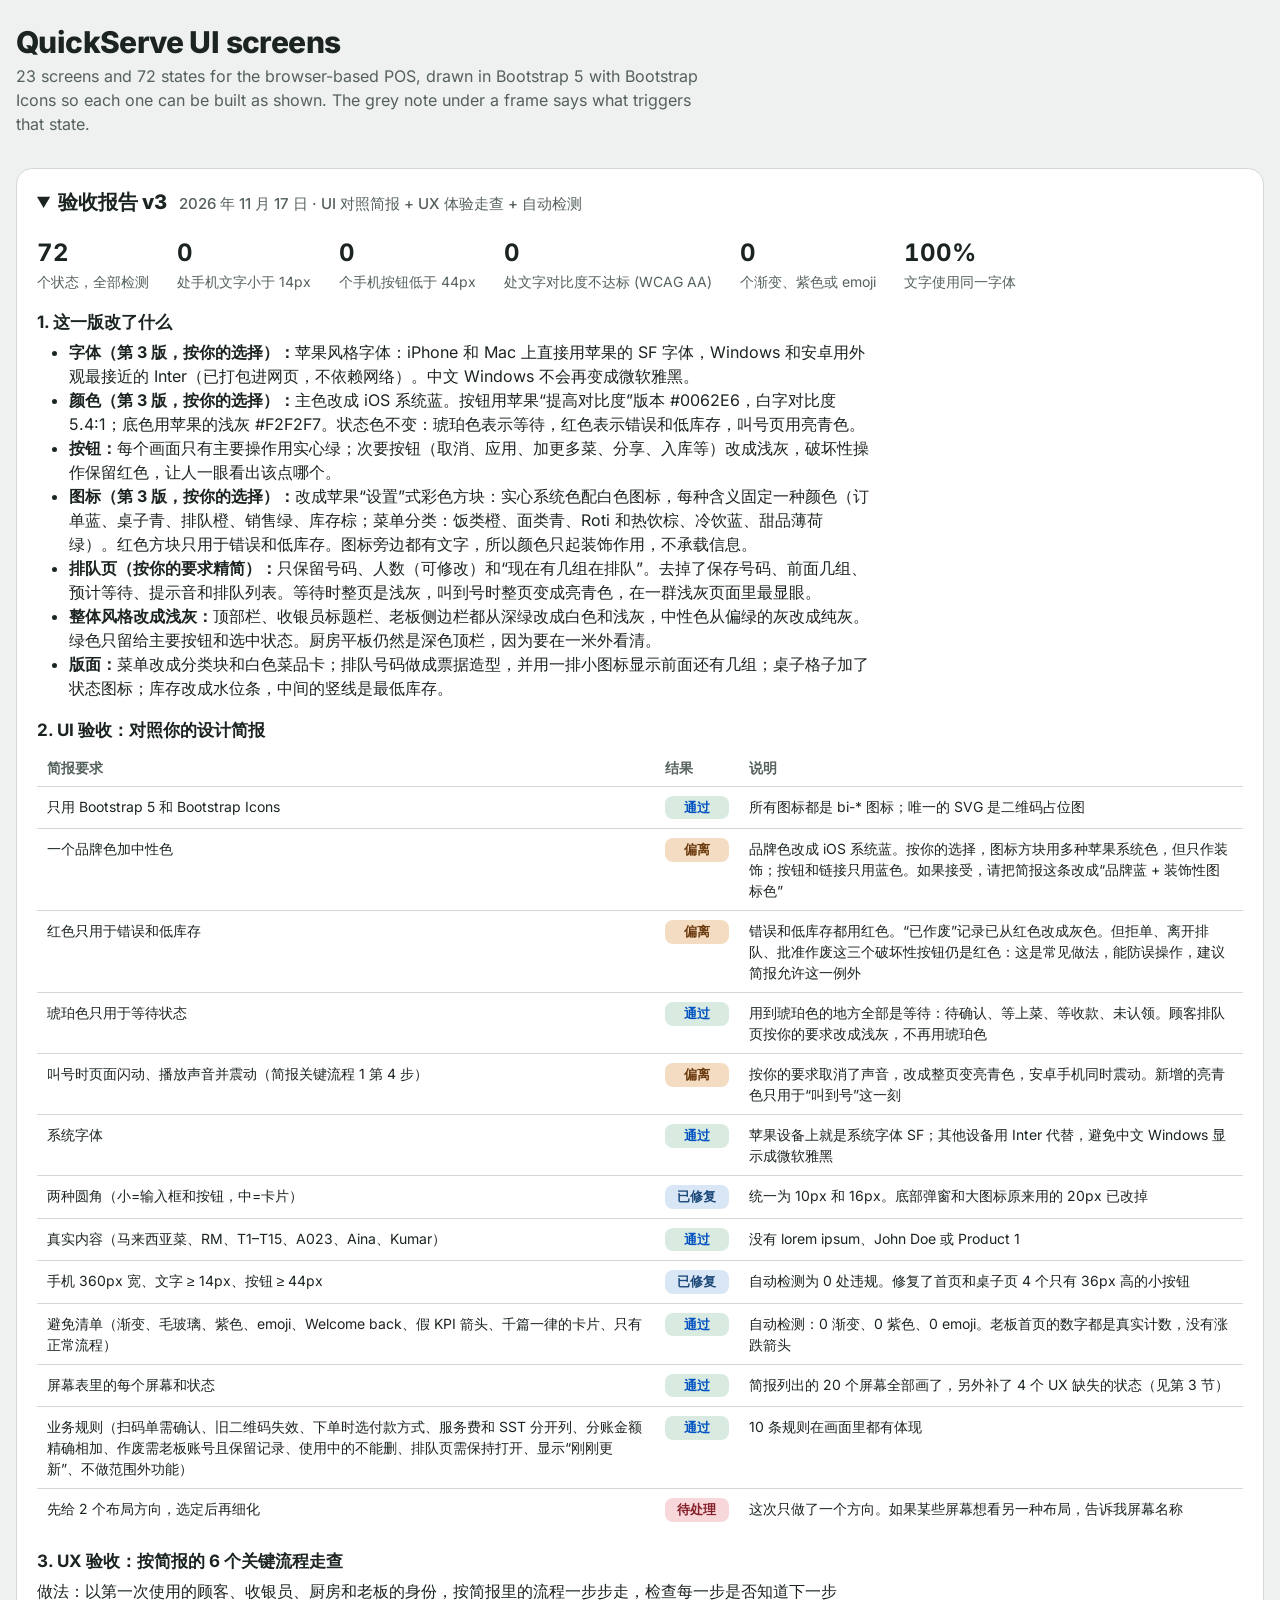
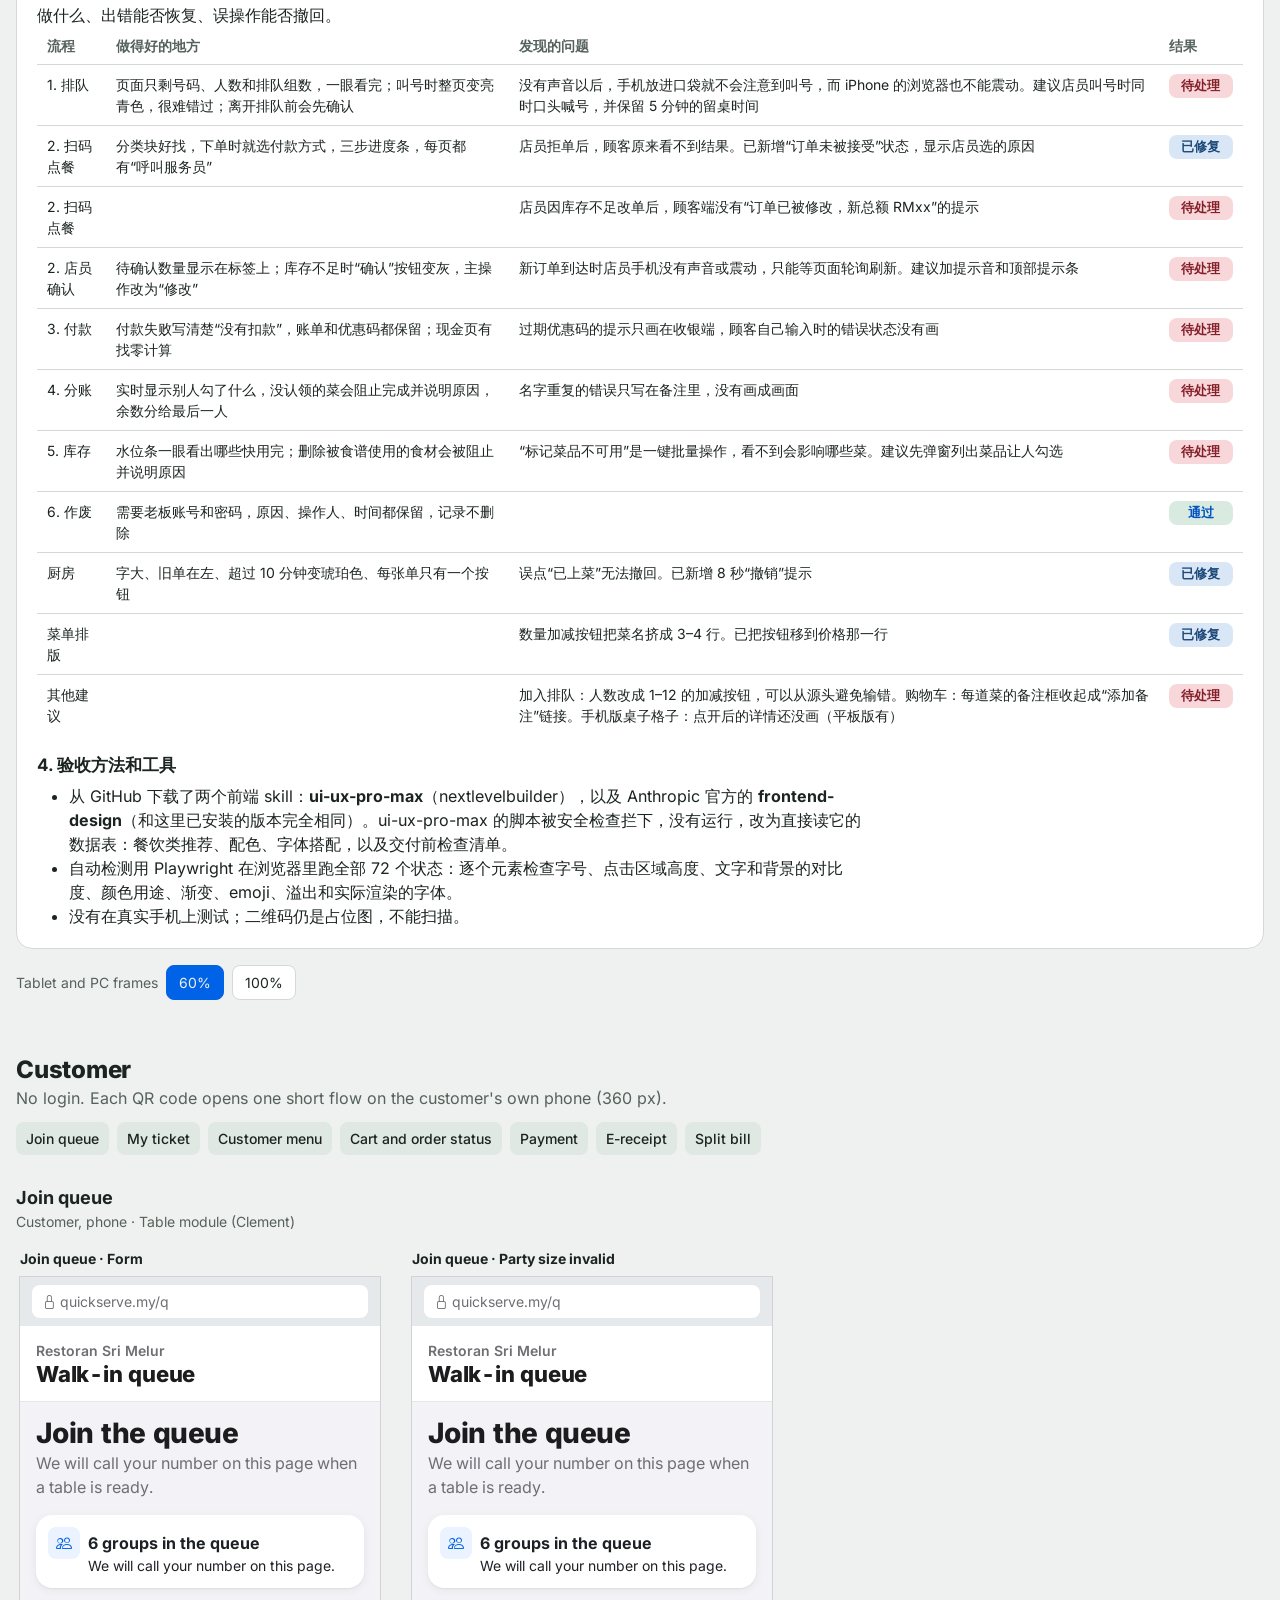
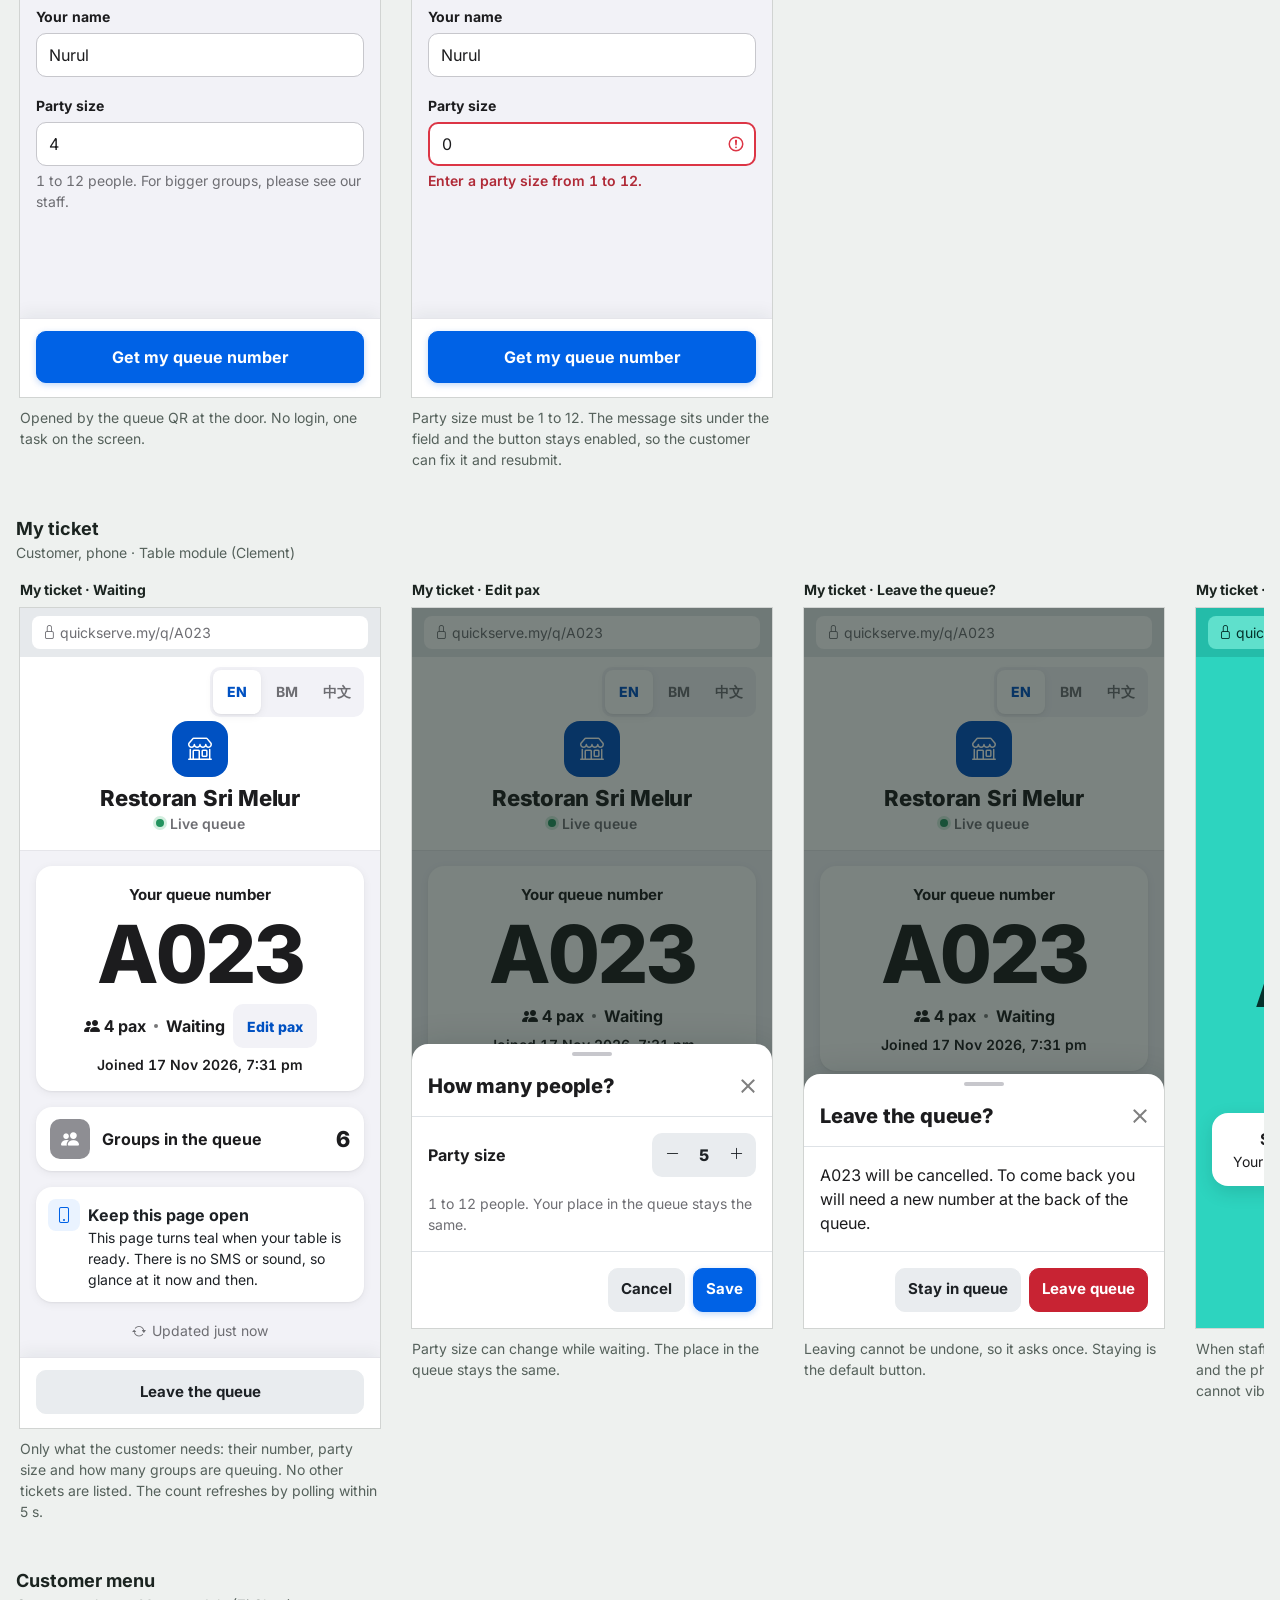
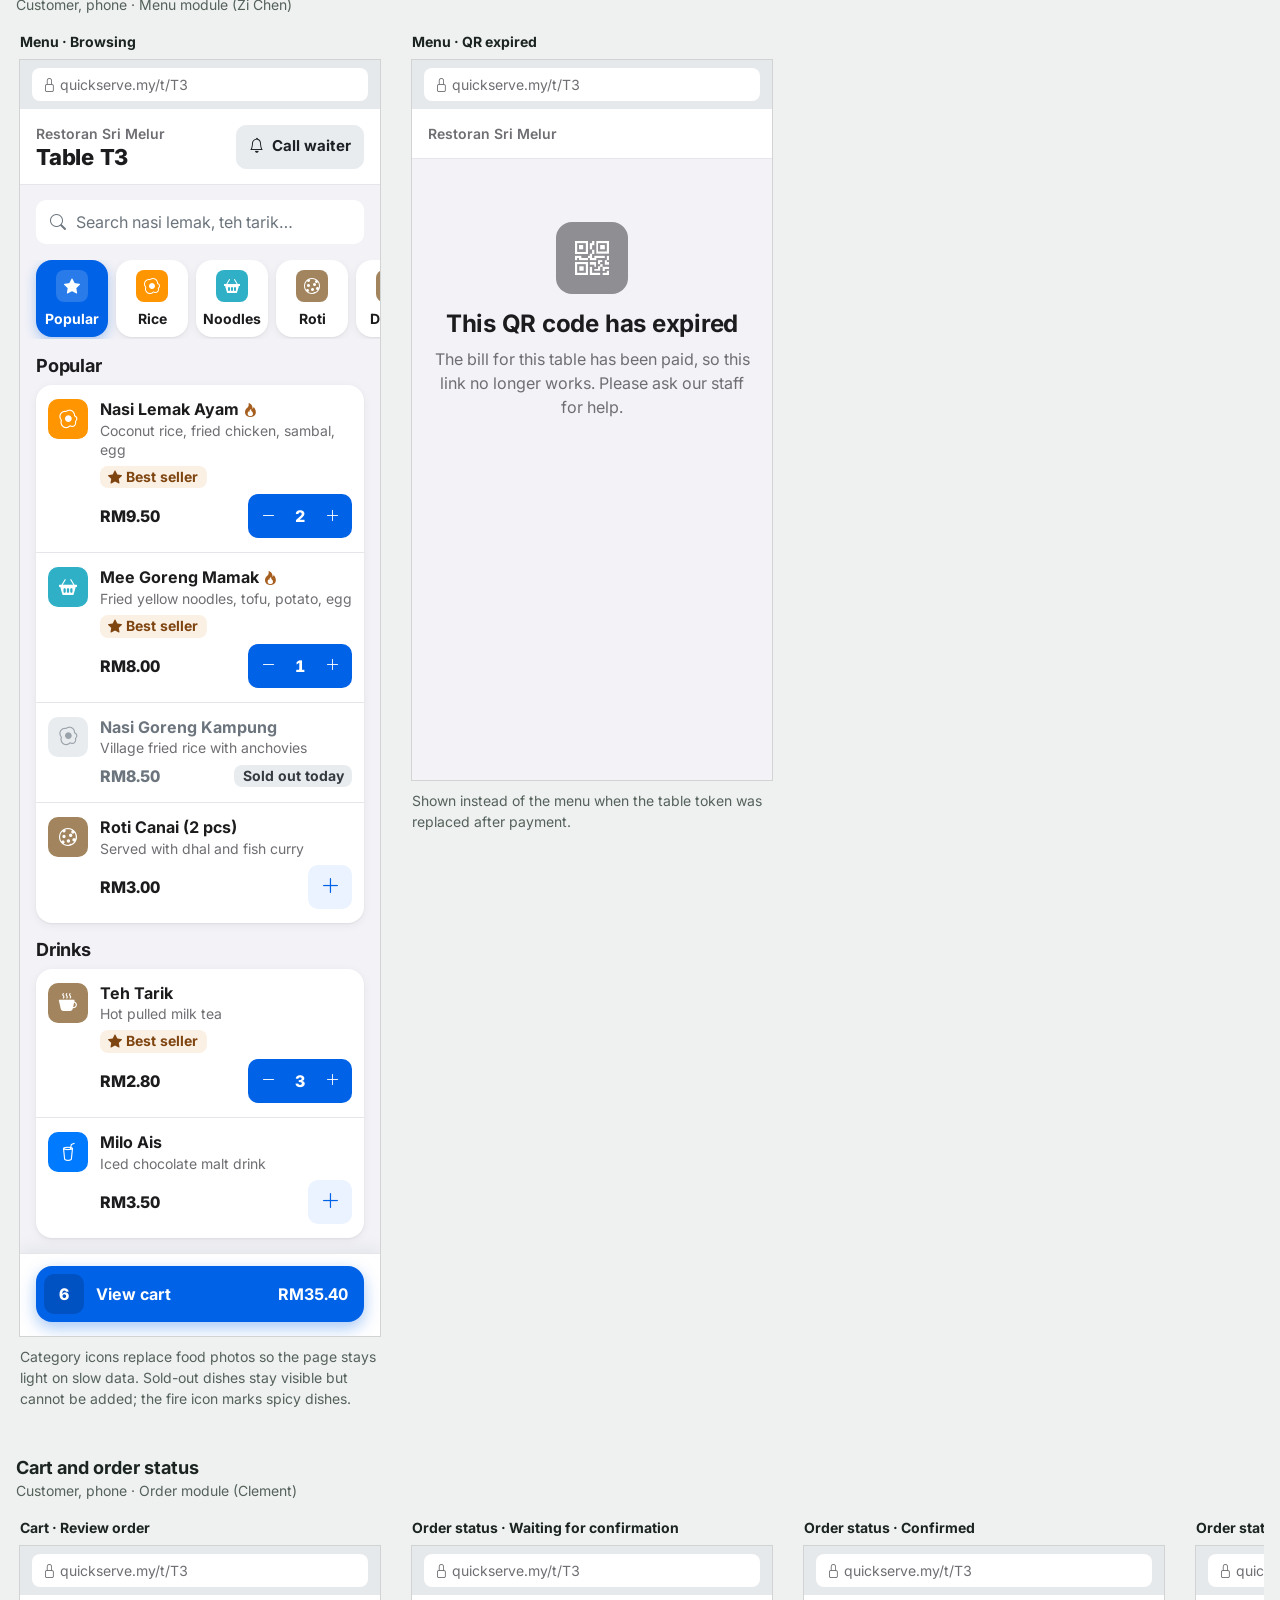
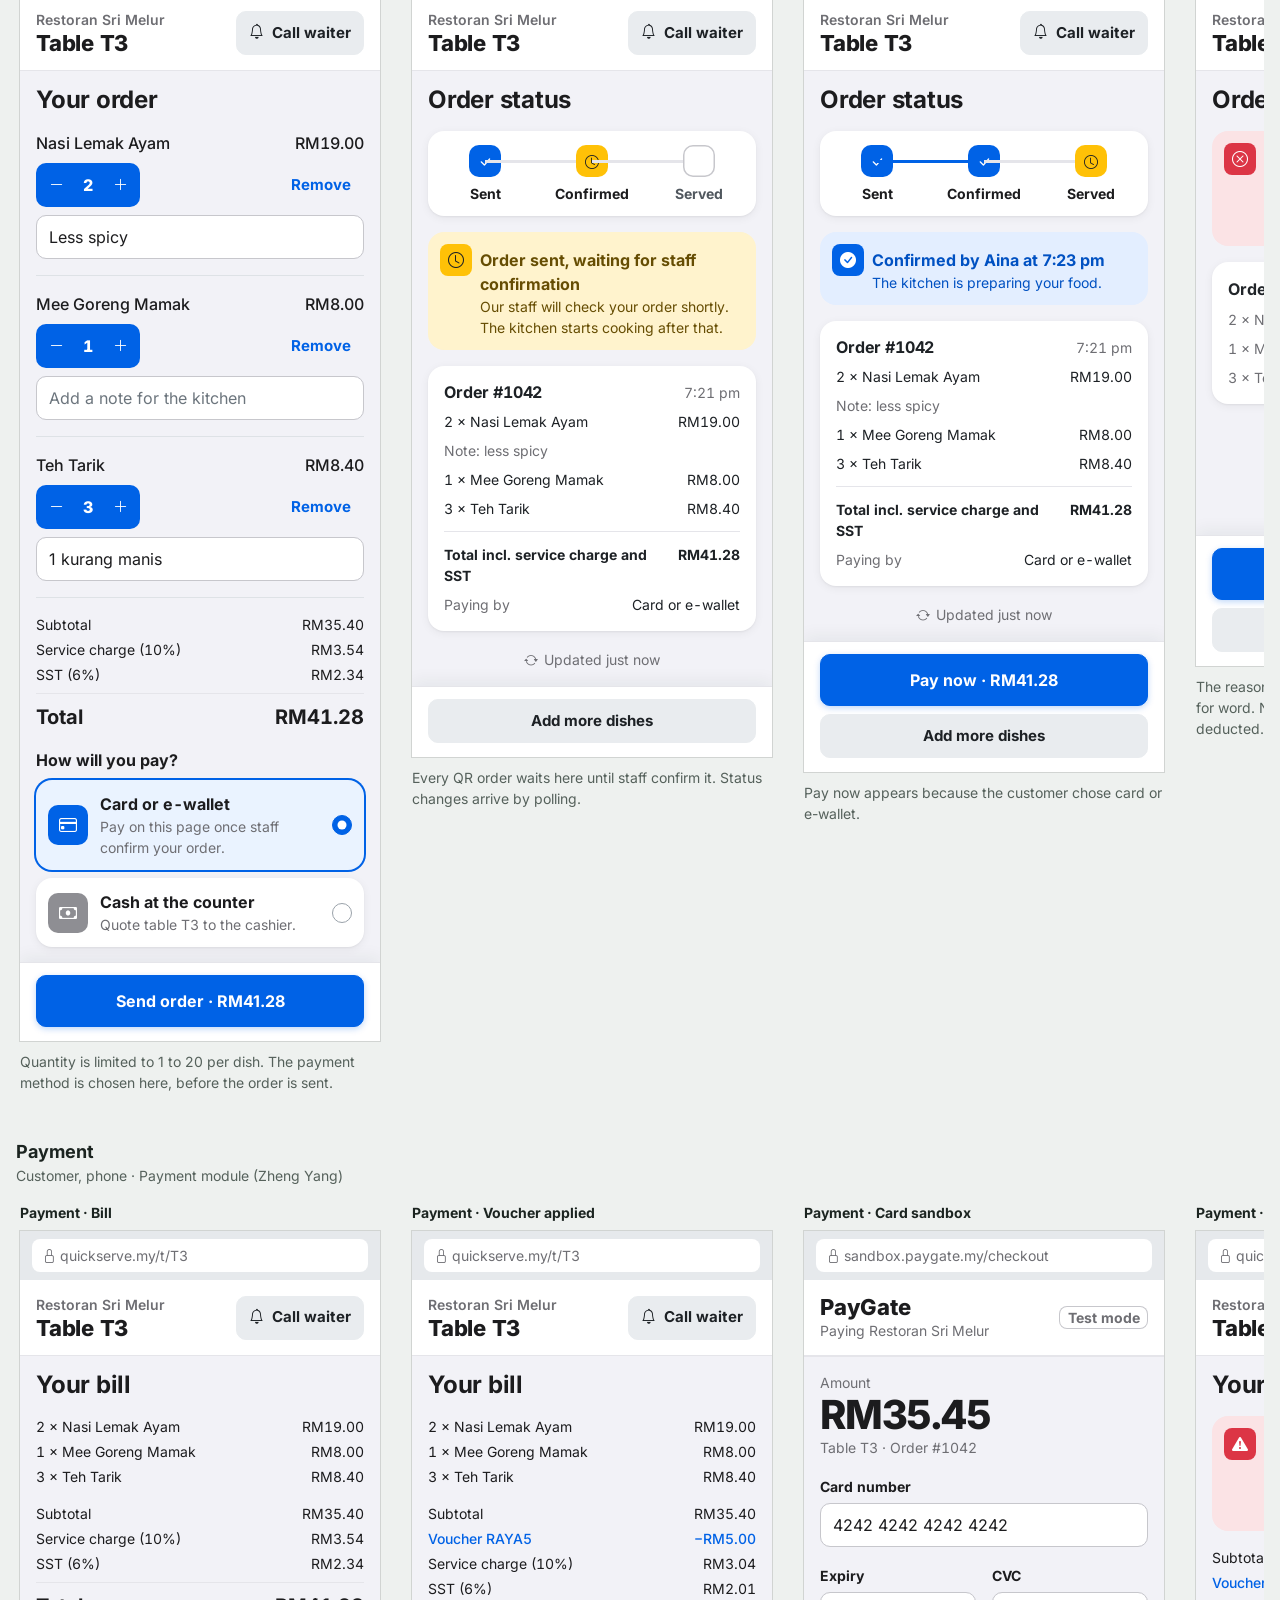
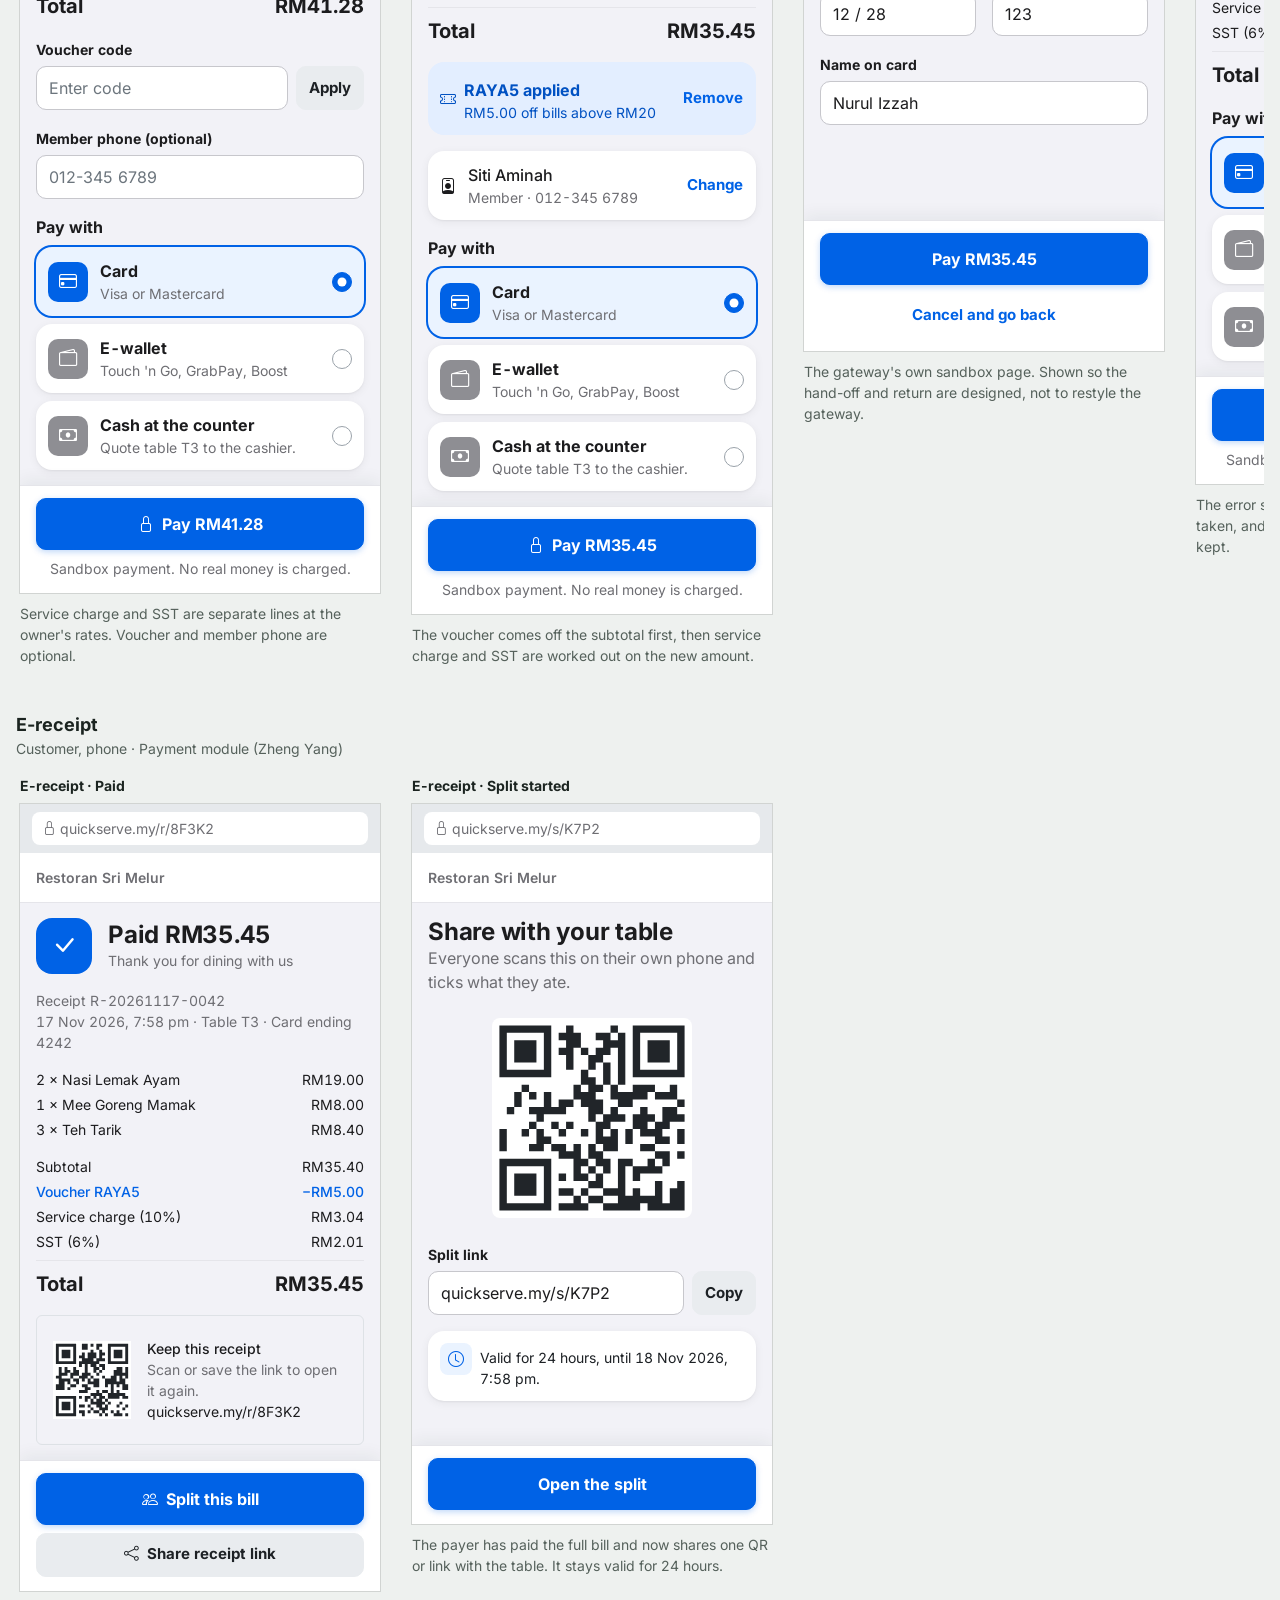
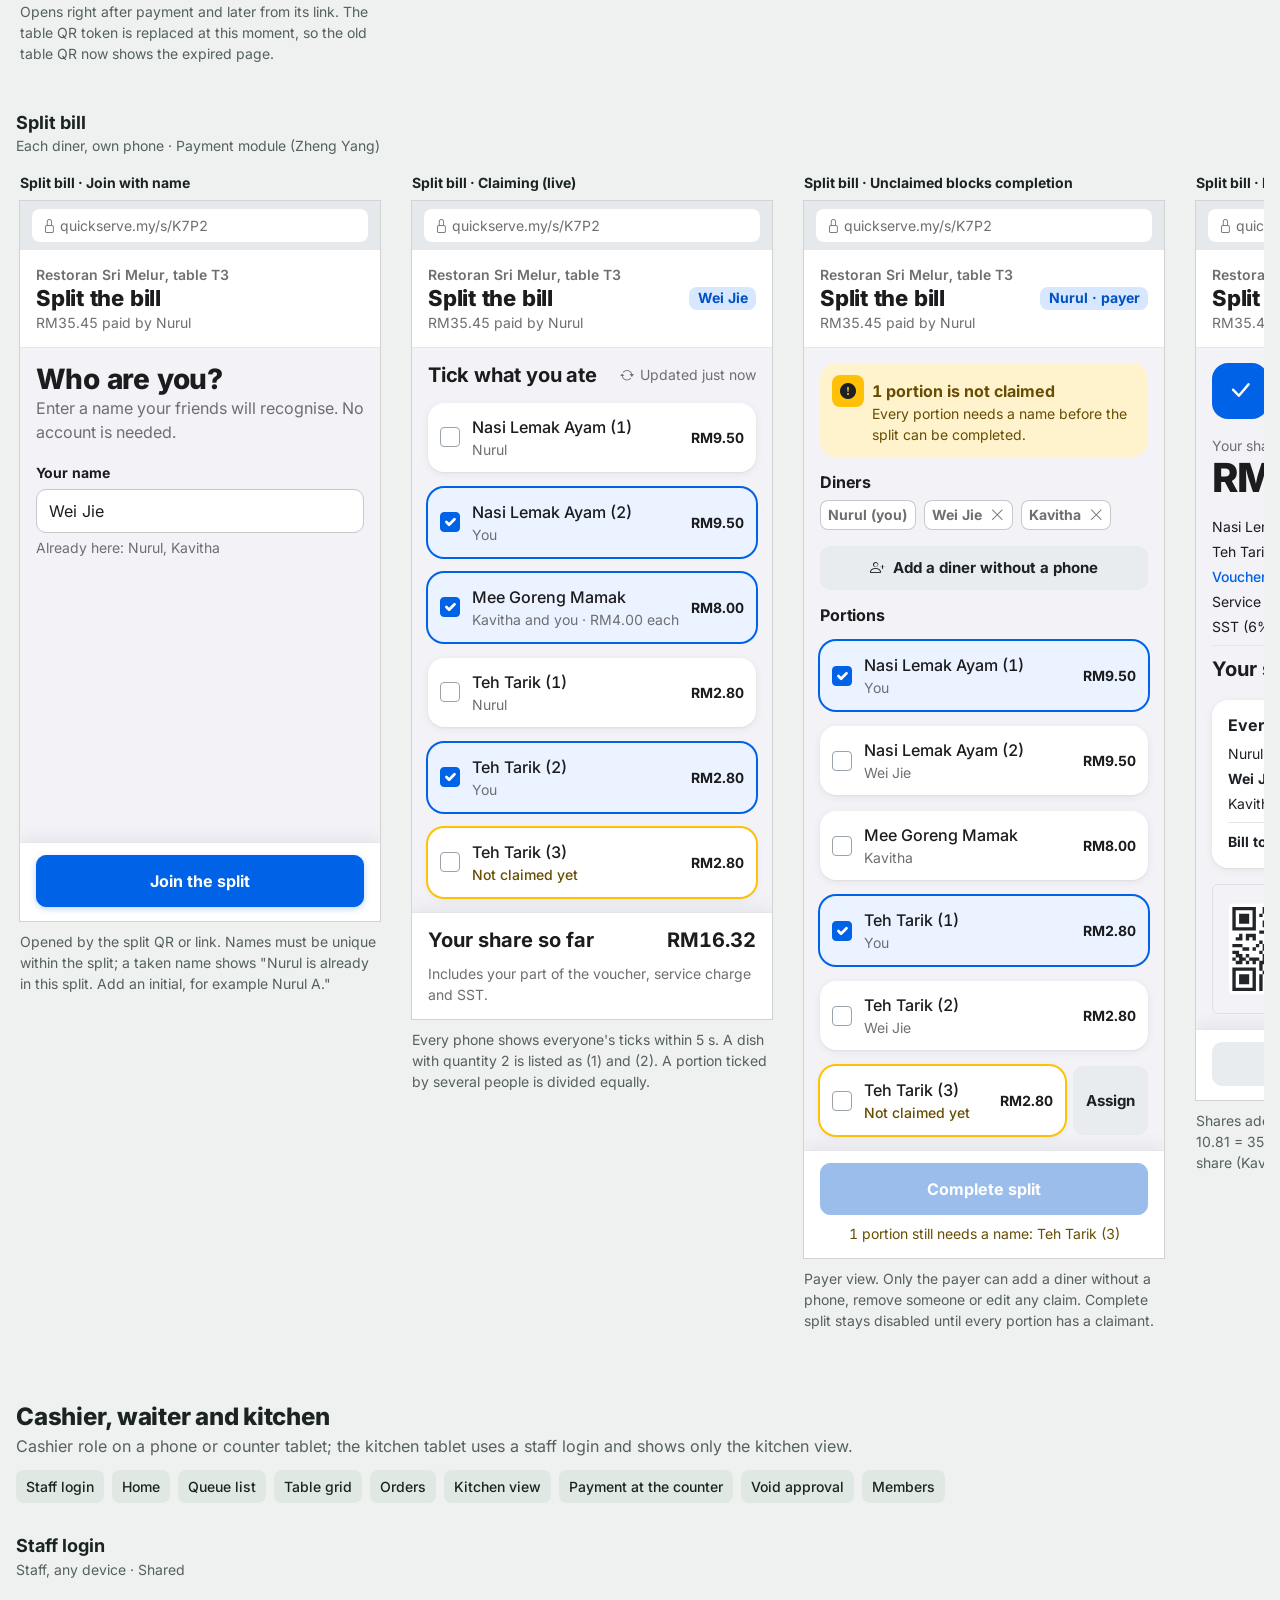
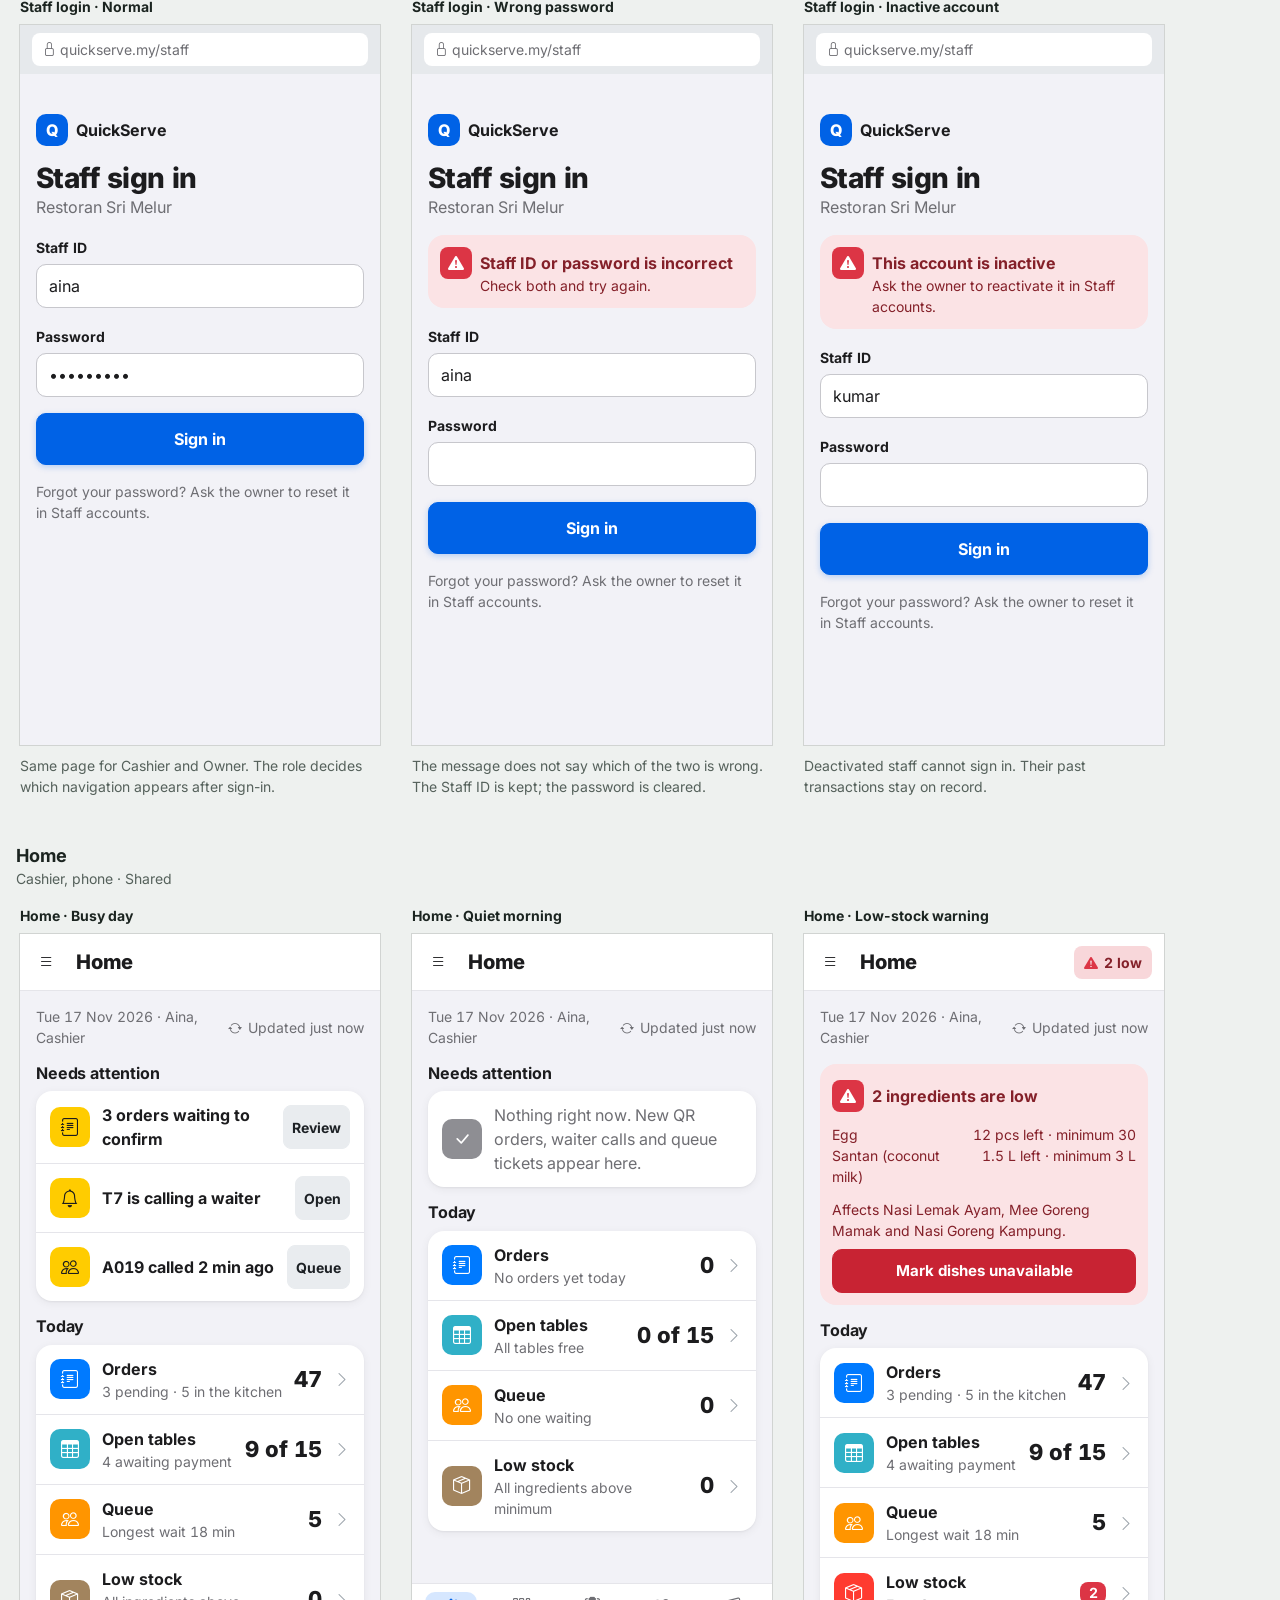
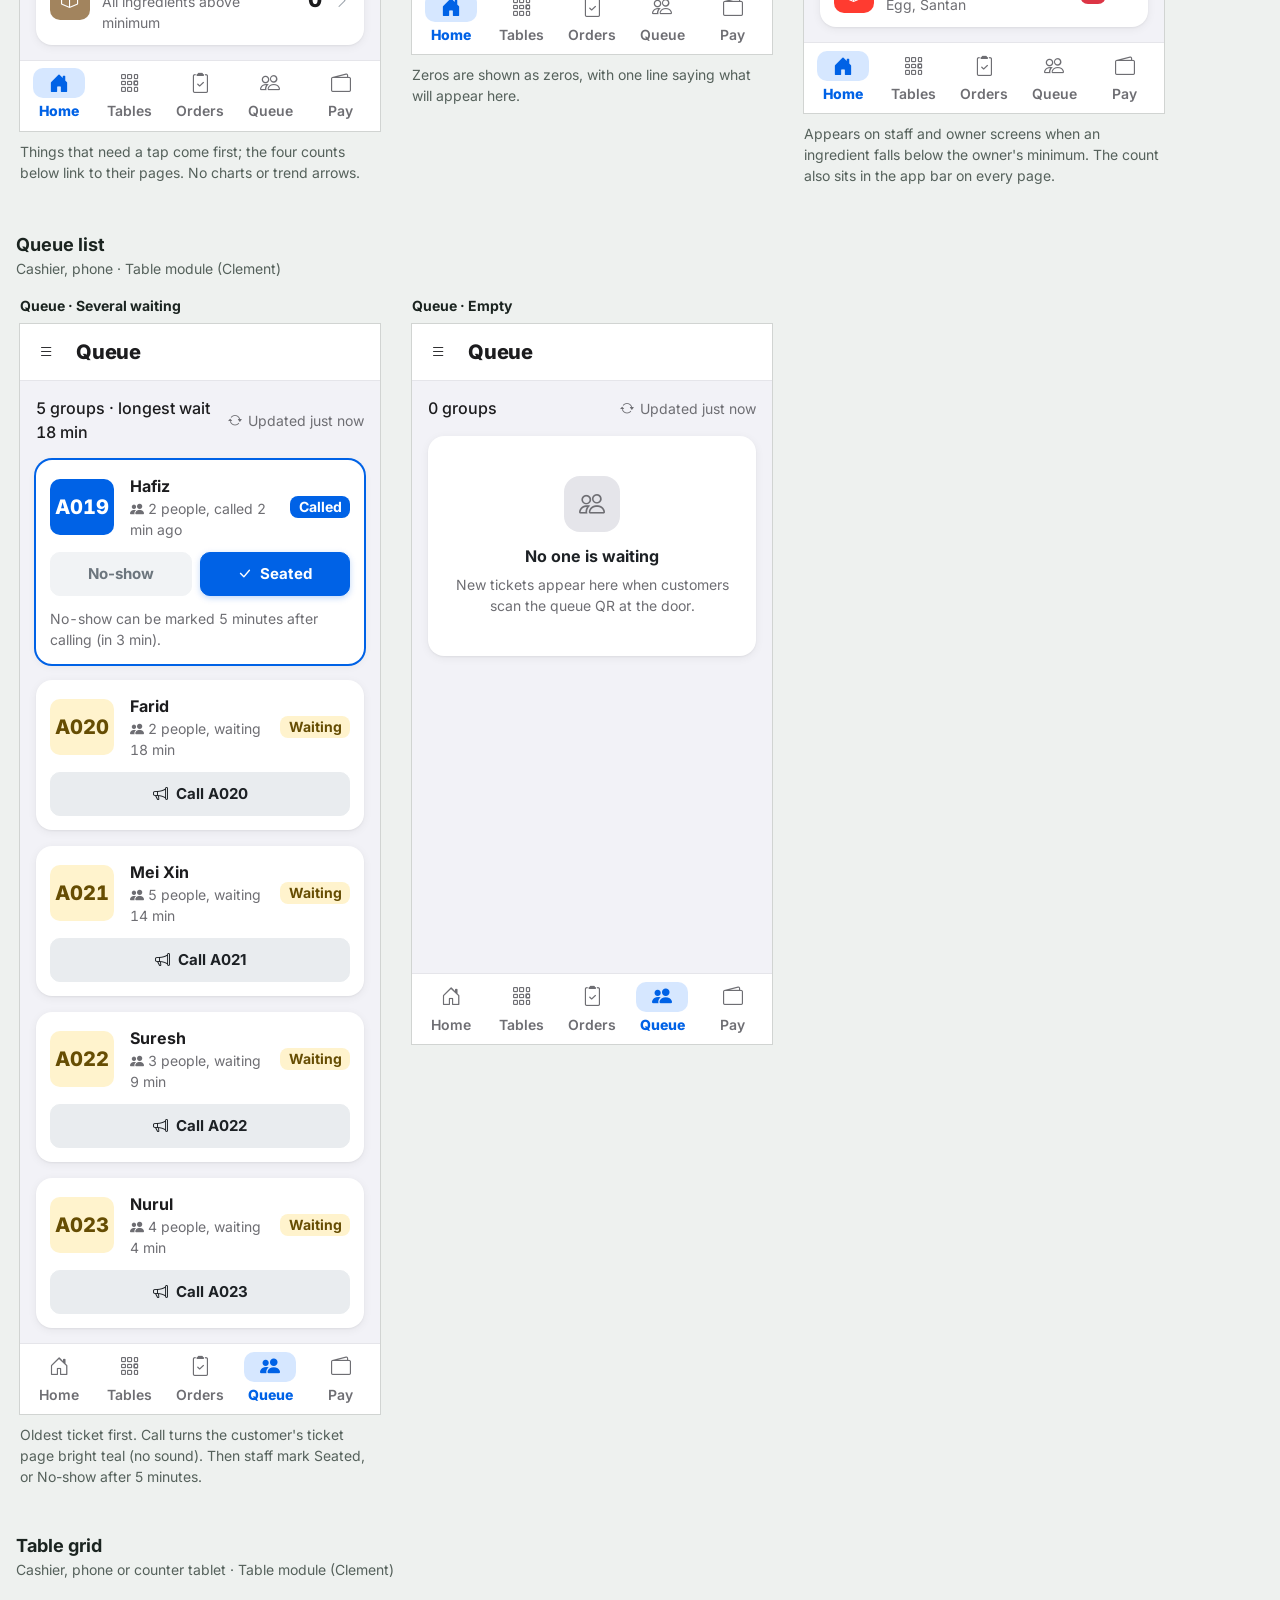
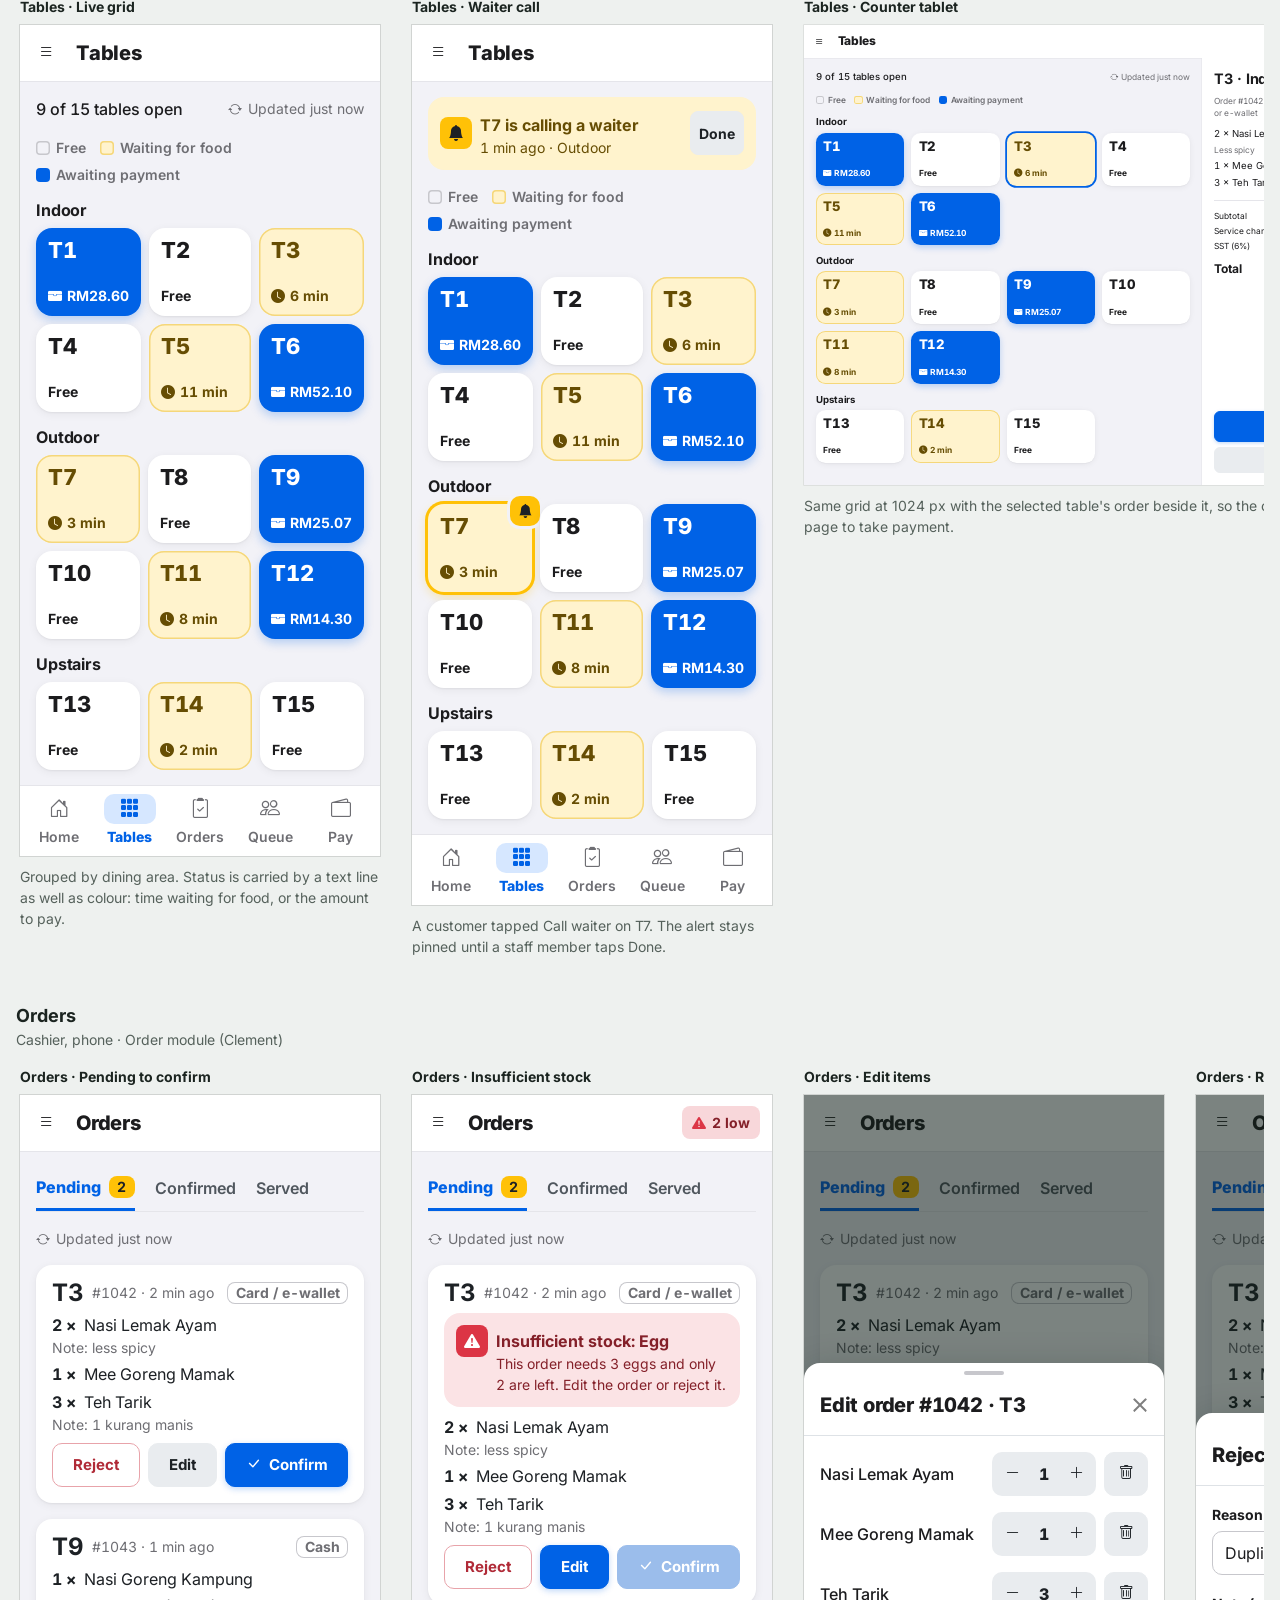
==== design/index.html @ a34d9fad "Apply Apple style: iOS system blue, Settings-style icon tiles, SF/Inter - Brand tokens switch to iOS" ====
<!doctype html>
<html lang="en">
<head>
<meta charset="utf-8">
<meta name="viewport" content="width=device-width, initial-scale=1">
<title>QuickServe UI Screens</title>
<meta name="claude:viewport-fit-sides" content="cover">
<style>@charset "UTF-8";/*!
 * Bootstrap  v5.3.3 (https://getbootstrap.com/)
 * Copyright 2011-2024 The Bootstrap Authors
 * Licensed under MIT (https://github.com/twbs/bootstrap/blob/main/LICENSE)
 */:root,[data-bs-theme=light]{--bs-blue:#0d6efd;--bs-indigo:#6610f2;--bs-purple:#6f42c1;--bs-pink:#d63384;--bs-red:#dc3545;--bs-orange:#fd7e14;--bs-yellow:#ffc107;--bs-green:#198754;--bs-teal:#20c997;--bs-cyan:#0dcaf0;--bs-black:#000;--bs-white:#fff;--bs-gray:#6c757d;--bs-gray-dark:#343a40;--bs-gray-100:#f8f9fa;--bs-gray-200:#e9ecef;--bs-gray-300:#dee2e6;--bs-gray-400:#ced4da;--bs-gray-500:#adb5bd;--bs-gray-600:#6c757d;--bs-gray-700:#495057;--bs-gray-800:#343a40;--bs-gray-900:#212529;--bs-primary:#0d6efd;--bs-secondary:#6c757d;--bs-success:#198754;--bs-info:#0dcaf0;--bs-warning:#ffc107;--bs-danger:#dc3545;--bs-light:#f8f9fa;--bs-dark:#212529;--bs-primary-rgb:13,110,253;--bs-secondary-rgb:108,117,125;--bs-success-rgb:25,135,84;--bs-info-rgb:13,202,240;--bs-warning-rgb:255,193,7;--bs-danger-rgb:220,53,69;--bs-light-rgb:248,249,250;--bs-dark-rgb:33,37,41;--bs-primary-text-emphasis:#052c65;--bs-secondary-text-emphasis:#2b2f32;--bs-success-text-emphasis:#0a3622;--bs-info-text-emphasis:#055160;--bs-warning-text-emphasis:#664d03;--bs-danger-text-emphasis:#58151c;--bs-light-text-emphasis:#495057;--bs-dark-text-emphasis:#495057;--bs-primary-bg-subtle:#cfe2ff;--bs-secondary-bg-subtle:#e2e3e5;--bs-success-bg-subtle:#d1e7dd;--bs-info-bg-subtle:#cff4fc;--bs-warning-bg-subtle:#fff3cd;--bs-danger-bg-subtle:#f8d7da;--bs-light-bg-subtle:#fcfcfd;--bs-dark-bg-subtle:#ced4da;--bs-primary-border-subtle:#9ec5fe;--bs-secondary-border-subtle:#c4c8cb;--bs-success-border-subtle:#a3cfbb;--bs-info-border-subtle:#9eeaf9;--bs-warning-border-subtle:#ffe69c;--bs-danger-border-subtle:#f1aeb5;--bs-light-border-subtle:#e9ecef;--bs-dark-border-subtle:#adb5bd;--bs-white-rgb:255,255,255;--bs-black-rgb:0,0,0;--bs-font-sans-serif:system-ui,-apple-system,"Segoe UI",Roboto,"Helvetica Neue","Noto Sans","Liberation Sans",Arial,sans-serif,"Apple Color Emoji","Segoe UI Emoji","Segoe UI Symbol","Noto Color Emoji";--bs-font-monospace:SFMono-Regular,Menlo,Monaco,Consolas,"Liberation Mono","Courier New",monospace;--bs-gradient:linear-gradient(180deg, rgba(255, 255, 255, 0.15), rgba(255, 255, 255, 0));--bs-body-font-family:var(--bs-font-sans-serif);--bs-body-font-size:1rem;--bs-body-font-weight:400;--bs-body-line-height:1.5;--bs-body-color:#212529;--bs-body-color-rgb:33,37,41;--bs-body-bg:#fff;--bs-body-bg-rgb:255,255,255;--bs-emphasis-color:#000;--bs-emphasis-color-rgb:0,0,0;--bs-secondary-color:rgba(33, 37, 41, 0.75);--bs-secondary-color-rgb:33,37,41;--bs-secondary-bg:#e9ecef;--bs-secondary-bg-rgb:233,236,239;--bs-tertiary-color:rgba(33, 37, 41, 0.5);--bs-tertiary-color-rgb:33,37,41;--bs-tertiary-bg:#f8f9fa;--bs-tertiary-bg-rgb:248,249,250;--bs-heading-color:inherit;--bs-link-color:#0d6efd;--bs-link-color-rgb:13,110,253;--bs-link-decoration:underline;--bs-link-hover-color:#0a58ca;--bs-link-hover-color-rgb:10,88,202;--bs-code-color:#d63384;--bs-highlight-color:#212529;--bs-highlight-bg:#fff3cd;--bs-border-width:1px;--bs-border-style:solid;--bs-border-color:#dee2e6;--bs-border-color-translucent:rgba(0, 0, 0, 0.175);--bs-border-radius:0.375rem;--bs-border-radius-sm:0.25rem;--bs-border-radius-lg:0.5rem;--bs-border-radius-xl:1rem;--bs-border-radius-xxl:2rem;--bs-border-radius-2xl:var(--bs-border-radius-xxl);--bs-border-radius-pill:50rem;--bs-box-shadow:0 0.5rem 1rem rgba(0, 0, 0, 0.15);--bs-box-shadow-sm:0 0.125rem 0.25rem rgba(0, 0, 0, 0.075);--bs-box-shadow-lg:0 1rem 3rem rgba(0, 0, 0, 0.175);--bs-box-shadow-inset:inset 0 1px 2px rgba(0, 0, 0, 0.075);--bs-focus-ring-width:0.25rem;--bs-focus-ring-opacity:0.25;--bs-focus-ring-color:rgba(13, 110, 253, 0.25);--bs-form-valid-color:#198754;--bs-form-valid-border-color:#198754;--bs-form-invalid-color:#dc3545;--bs-form-invalid-border-color:#dc3545}[data-bs-theme=dark]{color-scheme:dark;--bs-body-color:#dee2e6;--bs-body-color-rgb:222,226,230;--bs-body-bg:#212529;--bs-body-bg-rgb:33,37,41;--bs-emphasis-color:#fff;--bs-emphasis-color-rgb:255,255,255;--bs-secondary-color:rgba(222, 226, 230, 0.75);--bs-secondary-color-rgb:222,226,230;--bs-secondary-bg:#343a40;--bs-secondary-bg-rgb:52,58,64;--bs-tertiary-color:rgba(222, 226, 230, 0.5);--bs-tertiary-color-rgb:222,226,230;--bs-tertiary-bg:#2b3035;--bs-tertiary-bg-rgb:43,48,53;--bs-primary-text-emphasis:#6ea8fe;--bs-secondary-text-emphasis:#a7acb1;--bs-success-text-emphasis:#75b798;--bs-info-text-emphasis:#6edff6;--bs-warning-text-emphasis:#ffda6a;--bs-danger-text-emphasis:#ea868f;--bs-light-text-emphasis:#f8f9fa;--bs-dark-text-emphasis:#dee2e6;--bs-primary-bg-subtle:#031633;--bs-secondary-bg-subtle:#161719;--bs-success-bg-subtle:#051b11;--bs-info-bg-subtle:#032830;--bs-warning-bg-subtle:#332701;--bs-danger-bg-subtle:#2c0b0e;--bs-light-bg-subtle:#343a40;--bs-dark-bg-subtle:#1a1d20;--bs-primary-border-subtle:#084298;--bs-secondary-border-subtle:#41464b;--bs-success-border-subtle:#0f5132;--bs-info-border-subtle:#087990;--bs-warning-border-subtle:#997404;--bs-danger-border-subtle:#842029;--bs-light-border-subtle:#495057;--bs-dark-border-subtle:#343a40;--bs-heading-color:inherit;--bs-link-color:#6ea8fe;--bs-link-hover-color:#8bb9fe;--bs-link-color-rgb:110,168,254;--bs-link-hover-color-rgb:139,185,254;--bs-code-color:#e685b5;--bs-highlight-color:#dee2e6;--bs-highlight-bg:#664d03;--bs-border-color:#495057;--bs-border-color-translucent:rgba(255, 255, 255, 0.15);--bs-form-valid-color:#75b798;--bs-form-valid-border-color:#75b798;--bs-form-invalid-color:#ea868f;--bs-form-invalid-border-color:#ea868f}*,::after,::before{box-sizing:border-box}@media (prefers-reduced-motion:no-preference){:root{scroll-behavior:smooth}}body{margin:0;font-family:var(--bs-body-font-family);font-size:var(--bs-body-font-size);font-weight:var(--bs-body-font-weight);line-height:var(--bs-body-line-height);color:var(--bs-body-color);text-align:var(--bs-body-text-align);background-color:var(--bs-body-bg);-webkit-text-size-adjust:100%;-webkit-tap-highlight-color:transparent}hr{margin:1rem 0;color:inherit;border:0;border-top:var(--bs-border-width) solid;opacity:.25}.h1,.h2,.h3,.h4,.h5,.h6,h1,h2,h3,h4,h5,h6{margin-top:0;margin-bottom:.5rem;font-weight:500;line-height:1.2;color:var(--bs-heading-color)}.h1,h1{font-size:calc(1.375rem + 1.5vw)}@media (min-width:1200px){.h1,h1{font-size:2.5rem}}.h2,h2{font-size:calc(1.325rem + .9vw)}@media (min-width:1200px){.h2,h2{font-size:2rem}}.h3,h3{font-size:calc(1.3rem + .6vw)}@media (min-width:1200px){.h3,h3{font-size:1.75rem}}.h4,h4{font-size:calc(1.275rem + .3vw)}@media (min-width:1200px){.h4,h4{font-size:1.5rem}}.h5,h5{font-size:1.25rem}.h6,h6{font-size:1rem}p{margin-top:0;margin-bottom:1rem}abbr[title]{-webkit-text-decoration:underline dotted;text-decoration:underline dotted;cursor:help;-webkit-text-decoration-skip-ink:none;text-decoration-skip-ink:none}address{margin-bottom:1rem;font-style:normal;line-height:inherit}ol,ul{padding-left:2rem}dl,ol,ul{margin-top:0;margin-bottom:1rem}ol ol,ol ul,ul ol,ul ul{margin-bottom:0}dt{font-weight:700}dd{margin-bottom:.5rem;margin-left:0}blockquote{margin:0 0 1rem}b,strong{font-weight:bolder}.small,small{font-size:.875em}.mark,mark{padding:.1875em;color:var(--bs-highlight-color);background-color:var(--bs-highlight-bg)}sub,sup{position:relative;font-size:.75em;line-height:0;vertical-align:baseline}sub{bottom:-.25em}sup{top:-.5em}a{color:rgba(var(--bs-link-color-rgb),var(--bs-link-opacity,1));text-decoration:underline}a:hover{--bs-link-color-rgb:var(--bs-link-hover-color-rgb)}a:not([href]):not([class]),a:not([href]):not([class]):hover{color:inherit;text-decoration:none}code,kbd,pre,samp{font-family:var(--bs-font-monospace);font-size:1em}pre{display:block;margin-top:0;margin-bottom:1rem;overflow:auto;font-size:.875em}pre code{font-size:inherit;color:inherit;word-break:normal}code{font-size:.875em;color:var(--bs-code-color);word-wrap:break-word}a>code{color:inherit}kbd{padding:.1875rem .375rem;font-size:.875em;color:var(--bs-body-bg);background-color:var(--bs-body-color);border-radius:.25rem}kbd kbd{padding:0;font-size:1em}figure{margin:0 0 1rem}img,svg{vertical-align:middle}table{caption-side:bottom;border-collapse:collapse}caption{padding-top:.5rem;padding-bottom:.5rem;color:var(--bs-secondary-color);text-align:left}th{text-align:inherit;text-align:-webkit-match-parent}tbody,td,tfoot,th,thead,tr{border-color:inherit;border-style:solid;border-width:0}label{display:inline-block}button{border-radius:0}button:focus:not(:focus-visible){outline:0}button,input,optgroup,select,textarea{margin:0;font-family:inherit;font-size:inherit;line-height:inherit}button,select{text-transform:none}[role=button]{cursor:pointer}select{word-wrap:normal}select:disabled{opacity:1}[list]:not([type=date]):not([type=datetime-local]):not([type=month]):not([type=week]):not([type=time])::-webkit-calendar-picker-indicator{display:none!important}[type=button],[type=reset],[type=submit],button{-webkit-appearance:button}[type=button]:not(:disabled),[type=reset]:not(:disabled),[type=submit]:not(:disabled),button:not(:disabled){cursor:pointer}::-moz-focus-inner{padding:0;border-style:none}textarea{resize:vertical}fieldset{min-width:0;padding:0;margin:0;border:0}legend{float:left;width:100%;padding:0;margin-bottom:.5rem;font-size:calc(1.275rem + .3vw);line-height:inherit}@media (min-width:1200px){legend{font-size:1.5rem}}legend+*{clear:left}::-webkit-datetime-edit-day-field,::-webkit-datetime-edit-fields-wrapper,::-webkit-datetime-edit-hour-field,::-webkit-datetime-edit-minute,::-webkit-datetime-edit-month-field,::-webkit-datetime-edit-text,::-webkit-datetime-edit-year-field{padding:0}::-webkit-inner-spin-button{height:auto}[type=search]{-webkit-appearance:textfield;outline-offset:-2px}::-webkit-search-decoration{-webkit-appearance:none}::-webkit-color-swatch-wrapper{padding:0}::-webkit-file-upload-button{font:inherit;-webkit-appearance:button}::file-selector-button{font:inherit;-webkit-appearance:button}output{display:inline-block}iframe{border:0}summary{display:list-item;cursor:pointer}progress{vertical-align:baseline}[hidden]{display:none!important}.lead{font-size:1.25rem;font-weight:300}.display-1{font-size:calc(1.625rem + 4.5vw);font-weight:300;line-height:1.2}@media (min-width:1200px){.display-1{font-size:5rem}}.display-2{font-size:calc(1.575rem + 3.9vw);font-weight:300;line-height:1.2}@media (min-width:1200px){.display-2{font-size:4.5rem}}.display-3{font-size:calc(1.525rem + 3.3vw);font-weight:300;line-height:1.2}@media (min-width:1200px){.display-3{font-size:4rem}}.display-4{font-size:calc(1.475rem + 2.7vw);font-weight:300;line-height:1.2}@media (min-width:1200px){.display-4{font-size:3.5rem}}.display-5{font-size:calc(1.425rem + 2.1vw);font-weight:300;line-height:1.2}@media (min-width:1200px){.display-5{font-size:3rem}}.display-6{font-size:calc(1.375rem + 1.5vw);font-weight:300;line-height:1.2}@media (min-width:1200px){.display-6{font-size:2.5rem}}.list-unstyled{padding-left:0;list-style:none}.list-inline{padding-left:0;list-style:none}.list-inline-item{display:inline-block}.list-inline-item:not(:last-child){margin-right:.5rem}.initialism{font-size:.875em;text-transform:uppercase}.blockquote{margin-bottom:1rem;font-size:1.25rem}.blockquote>:last-child{margin-bottom:0}.blockquote-footer{margin-top:-1rem;margin-bottom:1rem;font-size:.875em;color:#6c757d}.blockquote-footer::before{content:"— "}.img-fluid{max-width:100%;height:auto}.img-thumbnail{padding:.25rem;background-color:var(--bs-body-bg);border:var(--bs-border-width) solid var(--bs-border-color);border-radius:var(--bs-border-radius);max-width:100%;height:auto}.figure{display:inline-block}.figure-img{margin-bottom:.5rem;line-height:1}.figure-caption{font-size:.875em;color:var(--bs-secondary-color)}.container,.container-fluid,.container-lg,.container-md,.container-sm,.container-xl,.container-xxl{--bs-gutter-x:1.5rem;--bs-gutter-y:0;width:100%;padding-right:calc(var(--bs-gutter-x) * .5);padding-left:calc(var(--bs-gutter-x) * .5);margin-right:auto;margin-left:auto}@media (min-width:576px){.container,.container-sm{max-width:540px}}@media (min-width:768px){.container,.container-md,.container-sm{max-width:720px}}@media (min-width:992px){.container,.container-lg,.container-md,.container-sm{max-width:960px}}@media (min-width:1200px){.container,.container-lg,.container-md,.container-sm,.container-xl{max-width:1140px}}@media (min-width:1400px){.container,.container-lg,.container-md,.container-sm,.container-xl,.container-xxl{max-width:1320px}}:root{--bs-breakpoint-xs:0;--bs-breakpoint-sm:576px;--bs-breakpoint-md:768px;--bs-breakpoint-lg:992px;--bs-breakpoint-xl:1200px;--bs-breakpoint-xxl:1400px}.row{--bs-gutter-x:1.5rem;--bs-gutter-y:0;display:flex;flex-wrap:wrap;margin-top:calc(-1 * var(--bs-gutter-y));margin-right:calc(-.5 * var(--bs-gutter-x));margin-left:calc(-.5 * var(--bs-gutter-x))}.row>*{flex-shrink:0;width:100%;max-width:100%;padding-right:calc(var(--bs-gutter-x) * .5);padding-left:calc(var(--bs-gutter-x) * .5);margin-top:var(--bs-gutter-y)}.col{flex:1 0 0%}.row-cols-auto>*{flex:0 0 auto;width:auto}.row-cols-1>*{flex:0 0 auto;width:100%}.row-cols-2>*{flex:0 0 auto;width:50%}.row-cols-3>*{flex:0 0 auto;width:33.33333333%}.row-cols-4>*{flex:0 0 auto;width:25%}.row-cols-5>*{flex:0 0 auto;width:20%}.row-cols-6>*{flex:0 0 auto;width:16.66666667%}.col-auto{flex:0 0 auto;width:auto}.col-1{flex:0 0 auto;width:8.33333333%}.col-2{flex:0 0 auto;width:16.66666667%}.col-3{flex:0 0 auto;width:25%}.col-4{flex:0 0 auto;width:33.33333333%}.col-5{flex:0 0 auto;width:41.66666667%}.col-6{flex:0 0 auto;width:50%}.col-7{flex:0 0 auto;width:58.33333333%}.col-8{flex:0 0 auto;width:66.66666667%}.col-9{flex:0 0 auto;width:75%}.col-10{flex:0 0 auto;width:83.33333333%}.col-11{flex:0 0 auto;width:91.66666667%}.col-12{flex:0 0 auto;width:100%}.offset-1{margin-left:8.33333333%}.offset-2{margin-left:16.66666667%}.offset-3{margin-left:25%}.offset-4{margin-left:33.33333333%}.offset-5{margin-left:41.66666667%}.offset-6{margin-left:50%}.offset-7{margin-left:58.33333333%}.offset-8{margin-left:66.66666667%}.offset-9{margin-left:75%}.offset-10{margin-left:83.33333333%}.offset-11{margin-left:91.66666667%}.g-0,.gx-0{--bs-gutter-x:0}.g-0,.gy-0{--bs-gutter-y:0}.g-1,.gx-1{--bs-gutter-x:0.25rem}.g-1,.gy-1{--bs-gutter-y:0.25rem}.g-2,.gx-2{--bs-gutter-x:0.5rem}.g-2,.gy-2{--bs-gutter-y:0.5rem}.g-3,.gx-3{--bs-gutter-x:1rem}.g-3,.gy-3{--bs-gutter-y:1rem}.g-4,.gx-4{--bs-gutter-x:1.5rem}.g-4,.gy-4{--bs-gutter-y:1.5rem}.g-5,.gx-5{--bs-gutter-x:3rem}.g-5,.gy-5{--bs-gutter-y:3rem}@media (min-width:576px){.col-sm{flex:1 0 0%}.row-cols-sm-auto>*{flex:0 0 auto;width:auto}.row-cols-sm-1>*{flex:0 0 auto;width:100%}.row-cols-sm-2>*{flex:0 0 auto;width:50%}.row-cols-sm-3>*{flex:0 0 auto;width:33.33333333%}.row-cols-sm-4>*{flex:0 0 auto;width:25%}.row-cols-sm-5>*{flex:0 0 auto;width:20%}.row-cols-sm-6>*{flex:0 0 auto;width:16.66666667%}.col-sm-auto{flex:0 0 auto;width:auto}.col-sm-1{flex:0 0 auto;width:8.33333333%}.col-sm-2{flex:0 0 auto;width:16.66666667%}.col-sm-3{flex:0 0 auto;width:25%}.col-sm-4{flex:0 0 auto;width:33.33333333%}.col-sm-5{flex:0 0 auto;width:41.66666667%}.col-sm-6{flex:0 0 auto;width:50%}.col-sm-7{flex:0 0 auto;width:58.33333333%}.col-sm-8{flex:0 0 auto;width:66.66666667%}.col-sm-9{flex:0 0 auto;width:75%}.col-sm-10{flex:0 0 auto;width:83.33333333%}.col-sm-11{flex:0 0 auto;width:91.66666667%}.col-sm-12{flex:0 0 auto;width:100%}.offset-sm-0{margin-left:0}.offset-sm-1{margin-left:8.33333333%}.offset-sm-2{margin-left:16.66666667%}.offset-sm-3{margin-left:25%}.offset-sm-4{margin-left:33.33333333%}.offset-sm-5{margin-left:41.66666667%}.offset-sm-6{margin-left:50%}.offset-sm-7{margin-left:58.33333333%}.offset-sm-8{margin-left:66.66666667%}.offset-sm-9{margin-left:75%}.offset-sm-10{margin-left:83.33333333%}.offset-sm-11{margin-left:91.66666667%}.g-sm-0,.gx-sm-0{--bs-gutter-x:0}.g-sm-0,.gy-sm-0{--bs-gutter-y:0}.g-sm-1,.gx-sm-1{--bs-gutter-x:0.25rem}.g-sm-1,.gy-sm-1{--bs-gutter-y:0.25rem}.g-sm-2,.gx-sm-2{--bs-gutter-x:0.5rem}.g-sm-2,.gy-sm-2{--bs-gutter-y:0.5rem}.g-sm-3,.gx-sm-3{--bs-gutter-x:1rem}.g-sm-3,.gy-sm-3{--bs-gutter-y:1rem}.g-sm-4,.gx-sm-4{--bs-gutter-x:1.5rem}.g-sm-4,.gy-sm-4{--bs-gutter-y:1.5rem}.g-sm-5,.gx-sm-5{--bs-gutter-x:3rem}.g-sm-5,.gy-sm-5{--bs-gutter-y:3rem}}@media (min-width:768px){.col-md{flex:1 0 0%}.row-cols-md-auto>*{flex:0 0 auto;width:auto}.row-cols-md-1>*{flex:0 0 auto;width:100%}.row-cols-md-2>*{flex:0 0 auto;width:50%}.row-cols-md-3>*{flex:0 0 auto;width:33.33333333%}.row-cols-md-4>*{flex:0 0 auto;width:25%}.row-cols-md-5>*{flex:0 0 auto;width:20%}.row-cols-md-6>*{flex:0 0 auto;width:16.66666667%}.col-md-auto{flex:0 0 auto;width:auto}.col-md-1{flex:0 0 auto;width:8.33333333%}.col-md-2{flex:0 0 auto;width:16.66666667%}.col-md-3{flex:0 0 auto;width:25%}.col-md-4{flex:0 0 auto;width:33.33333333%}.col-md-5{flex:0 0 auto;width:41.66666667%}.col-md-6{flex:0 0 auto;width:50%}.col-md-7{flex:0 0 auto;width:58.33333333%}.col-md-8{flex:0 0 auto;width:66.66666667%}.col-md-9{flex:0 0 auto;width:75%}.col-md-10{flex:0 0 auto;width:83.33333333%}.col-md-11{flex:0 0 auto;width:91.66666667%}.col-md-12{flex:0 0 auto;width:100%}.offset-md-0{margin-left:0}.offset-md-1{margin-left:8.33333333%}.offset-md-2{margin-left:16.66666667%}.offset-md-3{margin-left:25%}.offset-md-4{margin-left:33.33333333%}.offset-md-5{margin-left:41.66666667%}.offset-md-6{margin-left:50%}.offset-md-7{margin-left:58.33333333%}.offset-md-8{margin-left:66.66666667%}.offset-md-9{margin-left:75%}.offset-md-10{margin-left:83.33333333%}.offset-md-11{margin-left:91.66666667%}.g-md-0,.gx-md-0{--bs-gutter-x:0}.g-md-0,.gy-md-0{--bs-gutter-y:0}.g-md-1,.gx-md-1{--bs-gutter-x:0.25rem}.g-md-1,.gy-md-1{--bs-gutter-y:0.25rem}.g-md-2,.gx-md-2{--bs-gutter-x:0.5rem}.g-md-2,.gy-md-2{--bs-gutter-y:0.5rem}.g-md-3,.gx-md-3{--bs-gutter-x:1rem}.g-md-3,.gy-md-3{--bs-gutter-y:1rem}.g-md-4,.gx-md-4{--bs-gutter-x:1.5rem}.g-md-4,.gy-md-4{--bs-gutter-y:1.5rem}.g-md-5,.gx-md-5{--bs-gutter-x:3rem}.g-md-5,.gy-md-5{--bs-gutter-y:3rem}}@media (min-width:992px){.col-lg{flex:1 0 0%}.row-cols-lg-auto>*{flex:0 0 auto;width:auto}.row-cols-lg-1>*{flex:0 0 auto;width:100%}.row-cols-lg-2>*{flex:0 0 auto;width:50%}.row-cols-lg-3>*{flex:0 0 auto;width:33.33333333%}.row-cols-lg-4>*{flex:0 0 auto;width:25%}.row-cols-lg-5>*{flex:0 0 auto;width:20%}.row-cols-lg-6>*{flex:0 0 auto;width:16.66666667%}.col-lg-auto{flex:0 0 auto;width:auto}.col-lg-1{flex:0 0 auto;width:8.33333333%}.col-lg-2{flex:0 0 auto;width:16.66666667%}.col-lg-3{flex:0 0 auto;width:25%}.col-lg-4{flex:0 0 auto;width:33.33333333%}.col-lg-5{flex:0 0 auto;width:41.66666667%}.col-lg-6{flex:0 0 auto;width:50%}.col-lg-7{flex:0 0 auto;width:58.33333333%}.col-lg-8{flex:0 0 auto;width:66.66666667%}.col-lg-9{flex:0 0 auto;width:75%}.col-lg-10{flex:0 0 auto;width:83.33333333%}.col-lg-11{flex:0 0 auto;width:91.66666667%}.col-lg-12{flex:0 0 auto;width:100%}.offset-lg-0{margin-left:0}.offset-lg-1{margin-left:8.33333333%}.offset-lg-2{margin-left:16.66666667%}.offset-lg-3{margin-left:25%}.offset-lg-4{margin-left:33.33333333%}.offset-lg-5{margin-left:41.66666667%}.offset-lg-6{margin-left:50%}.offset-lg-7{margin-left:58.33333333%}.offset-lg-8{margin-left:66.66666667%}.offset-lg-9{margin-left:75%}.offset-lg-10{margin-left:83.33333333%}.offset-lg-11{margin-left:91.66666667%}.g-lg-0,.gx-lg-0{--bs-gutter-x:0}.g-lg-0,.gy-lg-0{--bs-gutter-y:0}.g-lg-1,.gx-lg-1{--bs-gutter-x:0.25rem}.g-lg-1,.gy-lg-1{--bs-gutter-y:0.25rem}.g-lg-2,.gx-lg-2{--bs-gutter-x:0.5rem}.g-lg-2,.gy-lg-2{--bs-gutter-y:0.5rem}.g-lg-3,.gx-lg-3{--bs-gutter-x:1rem}.g-lg-3,.gy-lg-3{--bs-gutter-y:1rem}.g-lg-4,.gx-lg-4{--bs-gutter-x:1.5rem}.g-lg-4,.gy-lg-4{--bs-gutter-y:1.5rem}.g-lg-5,.gx-lg-5{--bs-gutter-x:3rem}.g-lg-5,.gy-lg-5{--bs-gutter-y:3rem}}@media (min-width:1200px){.col-xl{flex:1 0 0%}.row-cols-xl-auto>*{flex:0 0 auto;width:auto}.row-cols-xl-1>*{flex:0 0 auto;width:100%}.row-cols-xl-2>*{flex:0 0 auto;width:50%}.row-cols-xl-3>*{flex:0 0 auto;width:33.33333333%}.row-cols-xl-4>*{flex:0 0 auto;width:25%}.row-cols-xl-5>*{flex:0 0 auto;width:20%}.row-cols-xl-6>*{flex:0 0 auto;width:16.66666667%}.col-xl-auto{flex:0 0 auto;width:auto}.col-xl-1{flex:0 0 auto;width:8.33333333%}.col-xl-2{flex:0 0 auto;width:16.66666667%}.col-xl-3{flex:0 0 auto;width:25%}.col-xl-4{flex:0 0 auto;width:33.33333333%}.col-xl-5{flex:0 0 auto;width:41.66666667%}.col-xl-6{flex:0 0 auto;width:50%}.col-xl-7{flex:0 0 auto;width:58.33333333%}.col-xl-8{flex:0 0 auto;width:66.66666667%}.col-xl-9{flex:0 0 auto;width:75%}.col-xl-10{flex:0 0 auto;width:83.33333333%}.col-xl-11{flex:0 0 auto;width:91.66666667%}.col-xl-12{flex:0 0 auto;width:100%}.offset-xl-0{margin-left:0}.offset-xl-1{margin-left:8.33333333%}.offset-xl-2{margin-left:16.66666667%}.offset-xl-3{margin-left:25%}.offset-xl-4{margin-left:33.33333333%}.offset-xl-5{margin-left:41.66666667%}.offset-xl-6{margin-left:50%}.offset-xl-7{margin-left:58.33333333%}.offset-xl-8{margin-left:66.66666667%}.offset-xl-9{margin-left:75%}.offset-xl-10{margin-left:83.33333333%}.offset-xl-11{margin-left:91.66666667%}.g-xl-0,.gx-xl-0{--bs-gutter-x:0}.g-xl-0,.gy-xl-0{--bs-gutter-y:0}.g-xl-1,.gx-xl-1{--bs-gutter-x:0.25rem}.g-xl-1,.gy-xl-1{--bs-gutter-y:0.25rem}.g-xl-2,.gx-xl-2{--bs-gutter-x:0.5rem}.g-xl-2,.gy-xl-2{--bs-gutter-y:0.5rem}.g-xl-3,.gx-xl-3{--bs-gutter-x:1rem}.g-xl-3,.gy-xl-3{--bs-gutter-y:1rem}.g-xl-4,.gx-xl-4{--bs-gutter-x:1.5rem}.g-xl-4,.gy-xl-4{--bs-gutter-y:1.5rem}.g-xl-5,.gx-xl-5{--bs-gutter-x:3rem}.g-xl-5,.gy-xl-5{--bs-gutter-y:3rem}}@media (min-width:1400px){.col-xxl{flex:1 0 0%}.row-cols-xxl-auto>*{flex:0 0 auto;width:auto}.row-cols-xxl-1>*{flex:0 0 auto;width:100%}.row-cols-xxl-2>*{flex:0 0 auto;width:50%}.row-cols-xxl-3>*{flex:0 0 auto;width:33.33333333%}.row-cols-xxl-4>*{flex:0 0 auto;width:25%}.row-cols-xxl-5>*{flex:0 0 auto;width:20%}.row-cols-xxl-6>*{flex:0 0 auto;width:16.66666667%}.col-xxl-auto{flex:0 0 auto;width:auto}.col-xxl-1{flex:0 0 auto;width:8.33333333%}.col-xxl-2{flex:0 0 auto;width:16.66666667%}.col-xxl-3{flex:0 0 auto;width:25%}.col-xxl-4{flex:0 0 auto;width:33.33333333%}.col-xxl-5{flex:0 0 auto;width:41.66666667%}.col-xxl-6{flex:0 0 auto;width:50%}.col-xxl-7{flex:0 0 auto;width:58.33333333%}.col-xxl-8{flex:0 0 auto;width:66.66666667%}.col-xxl-9{flex:0 0 auto;width:75%}.col-xxl-10{flex:0 0 auto;width:83.33333333%}.col-xxl-11{flex:0 0 auto;width:91.66666667%}.col-xxl-12{flex:0 0 auto;width:100%}.offset-xxl-0{margin-left:0}.offset-xxl-1{margin-left:8.33333333%}.offset-xxl-2{margin-left:16.66666667%}.offset-xxl-3{margin-left:25%}.offset-xxl-4{margin-left:33.33333333%}.offset-xxl-5{margin-left:41.66666667%}.offset-xxl-6{margin-left:50%}.offset-xxl-7{margin-left:58.33333333%}.offset-xxl-8{margin-left:66.66666667%}.offset-xxl-9{margin-left:75%}.offset-xxl-10{margin-left:83.33333333%}.offset-xxl-11{margin-left:91.66666667%}.g-xxl-0,.gx-xxl-0{--bs-gutter-x:0}.g-xxl-0,.gy-xxl-0{--bs-gutter-y:0}.g-xxl-1,.gx-xxl-1{--bs-gutter-x:0.25rem}.g-xxl-1,.gy-xxl-1{--bs-gutter-y:0.25rem}.g-xxl-2,.gx-xxl-2{--bs-gutter-x:0.5rem}.g-xxl-2,.gy-xxl-2{--bs-gutter-y:0.5rem}.g-xxl-3,.gx-xxl-3{--bs-gutter-x:1rem}.g-xxl-3,.gy-xxl-3{--bs-gutter-y:1rem}.g-xxl-4,.gx-xxl-4{--bs-gutter-x:1.5rem}.g-xxl-4,.gy-xxl-4{--bs-gutter-y:1.5rem}.g-xxl-5,.gx-xxl-5{--bs-gutter-x:3rem}.g-xxl-5,.gy-xxl-5{--bs-gutter-y:3rem}}.table{--bs-table-color-type:initial;--bs-table-bg-type:initial;--bs-table-color-state:initial;--bs-table-bg-state:initial;--bs-table-color:var(--bs-emphasis-color);--bs-table-bg:var(--bs-body-bg);--bs-table-border-color:var(--bs-border-color);--bs-table-accent-bg:transparent;--bs-table-striped-color:var(--bs-emphasis-color);--bs-table-striped-bg:rgba(var(--bs-emphasis-color-rgb), 0.05);--bs-table-active-color:var(--bs-emphasis-color);--bs-table-active-bg:rgba(var(--bs-emphasis-color-rgb), 0.1);--bs-table-hover-color:var(--bs-emphasis-color);--bs-table-hover-bg:rgba(var(--bs-emphasis-color-rgb), 0.075);width:100%;margin-bottom:1rem;vertical-align:top;border-color:var(--bs-table-border-color)}.table>:not(caption)>*>*{padding:.5rem .5rem;color:var(--bs-table-color-state,var(--bs-table-color-type,var(--bs-table-color)));background-color:var(--bs-table-bg);border-bottom-width:var(--bs-border-width);box-shadow:inset 0 0 0 9999px var(--bs-table-bg-state,var(--bs-table-bg-type,var(--bs-table-accent-bg)))}.table>tbody{vertical-align:inherit}.table>thead{vertical-align:bottom}.table-group-divider{border-top:calc(var(--bs-border-width) * 2) solid currentcolor}.caption-top{caption-side:top}.table-sm>:not(caption)>*>*{padding:.25rem .25rem}.table-bordered>:not(caption)>*{border-width:var(--bs-border-width) 0}.table-bordered>:not(caption)>*>*{border-width:0 var(--bs-border-width)}.table-borderless>:not(caption)>*>*{border-bottom-width:0}.table-borderless>:not(:first-child){border-top-width:0}.table-striped>tbody>tr:nth-of-type(odd)>*{--bs-table-color-type:var(--bs-table-striped-color);--bs-table-bg-type:var(--bs-table-striped-bg)}.table-striped-columns>:not(caption)>tr>:nth-child(2n){--bs-table-color-type:var(--bs-table-striped-color);--bs-table-bg-type:var(--bs-table-striped-bg)}.table-active{--bs-table-color-state:var(--bs-table-active-color);--bs-table-bg-state:var(--bs-table-active-bg)}.table-hover>tbody>tr:hover>*{--bs-table-color-state:var(--bs-table-hover-color);--bs-table-bg-state:var(--bs-table-hover-bg)}.table-primary{--bs-table-color:#000;--bs-table-bg:#cfe2ff;--bs-table-border-color:#a6b5cc;--bs-table-striped-bg:#c5d7f2;--bs-table-striped-color:#000;--bs-table-active-bg:#bacbe6;--bs-table-active-color:#000;--bs-table-hover-bg:#bfd1ec;--bs-table-hover-color:#000;color:var(--bs-table-color);border-color:var(--bs-table-border-color)}.table-secondary{--bs-table-color:#000;--bs-table-bg:#e2e3e5;--bs-table-border-color:#b5b6b7;--bs-table-striped-bg:#d7d8da;--bs-table-striped-color:#000;--bs-table-active-bg:#cbccce;--bs-table-active-color:#000;--bs-table-hover-bg:#d1d2d4;--bs-table-hover-color:#000;color:var(--bs-table-color);border-color:var(--bs-table-border-color)}.table-success{--bs-table-color:#000;--bs-table-bg:#d1e7dd;--bs-table-border-color:#a7b9b1;--bs-table-striped-bg:#c7dbd2;--bs-table-striped-color:#000;--bs-table-active-bg:#bcd0c7;--bs-table-active-color:#000;--bs-table-hover-bg:#c1d6cc;--bs-table-hover-color:#000;color:var(--bs-table-color);border-color:var(--bs-table-border-color)}.table-info{--bs-table-color:#000;--bs-table-bg:#cff4fc;--bs-table-border-color:#a6c3ca;--bs-table-striped-bg:#c5e8ef;--bs-table-striped-color:#000;--bs-table-active-bg:#badce3;--bs-table-active-color:#000;--bs-table-hover-bg:#bfe2e9;--bs-table-hover-color:#000;color:var(--bs-table-color);border-color:var(--bs-table-border-color)}.table-warning{--bs-table-color:#000;--bs-table-bg:#fff3cd;--bs-table-border-color:#ccc2a4;--bs-table-striped-bg:#f2e7c3;--bs-table-striped-color:#000;--bs-table-active-bg:#e6dbb9;--bs-table-active-color:#000;--bs-table-hover-bg:#ece1be;--bs-table-hover-color:#000;color:var(--bs-table-color);border-color:var(--bs-table-border-color)}.table-danger{--bs-table-color:#000;--bs-table-bg:#f8d7da;--bs-table-border-color:#c6acae;--bs-table-striped-bg:#eccccf;--bs-table-striped-color:#000;--bs-table-active-bg:#dfc2c4;--bs-table-active-color:#000;--bs-table-hover-bg:#e5c7ca;--bs-table-hover-color:#000;color:var(--bs-table-color);border-color:var(--bs-table-border-color)}.table-light{--bs-table-color:#000;--bs-table-bg:#f8f9fa;--bs-table-border-color:#c6c7c8;--bs-table-striped-bg:#ecedee;--bs-table-striped-color:#000;--bs-table-active-bg:#dfe0e1;--bs-table-active-color:#000;--bs-table-hover-bg:#e5e6e7;--bs-table-hover-color:#000;color:var(--bs-table-color);border-color:var(--bs-table-border-color)}.table-dark{--bs-table-color:#fff;--bs-table-bg:#212529;--bs-table-border-color:#4d5154;--bs-table-striped-bg:#2c3034;--bs-table-striped-color:#fff;--bs-table-active-bg:#373b3e;--bs-table-active-color:#fff;--bs-table-hover-bg:#323539;--bs-table-hover-color:#fff;color:var(--bs-table-color);border-color:var(--bs-table-border-color)}.table-responsive{overflow-x:auto;-webkit-overflow-scrolling:touch}@media (max-width:575.98px){.table-responsive-sm{overflow-x:auto;-webkit-overflow-scrolling:touch}}@media (max-width:767.98px){.table-responsive-md{overflow-x:auto;-webkit-overflow-scrolling:touch}}@media (max-width:991.98px){.table-responsive-lg{overflow-x:auto;-webkit-overflow-scrolling:touch}}@media (max-width:1199.98px){.table-responsive-xl{overflow-x:auto;-webkit-overflow-scrolling:touch}}@media (max-width:1399.98px){.table-responsive-xxl{overflow-x:auto;-webkit-overflow-scrolling:touch}}.form-label{margin-bottom:.5rem}.col-form-label{padding-top:calc(.375rem + var(--bs-border-width));padding-bottom:calc(.375rem + var(--bs-border-width));margin-bottom:0;font-size:inherit;line-height:1.5}.col-form-label-lg{padding-top:calc(.5rem + var(--bs-border-width));padding-bottom:calc(.5rem + var(--bs-border-width));font-size:1.25rem}.col-form-label-sm{padding-top:calc(.25rem + var(--bs-border-width));padding-bottom:calc(.25rem + var(--bs-border-width));font-size:.875rem}.form-text{margin-top:.25rem;font-size:.875em;color:var(--bs-secondary-color)}.form-control{display:block;width:100%;padding:.375rem .75rem;font-size:1rem;font-weight:400;line-height:1.5;color:var(--bs-body-color);-webkit-appearance:none;-moz-appearance:none;appearance:none;background-color:var(--bs-body-bg);background-clip:padding-box;border:var(--bs-border-width) solid var(--bs-border-color);border-radius:var(--bs-border-radius);transition:border-color .15s ease-in-out,box-shadow .15s ease-in-out}@media (prefers-reduced-motion:reduce){.form-control{transition:none}}.form-control[type=file]{overflow:hidden}.form-control[type=file]:not(:disabled):not([readonly]){cursor:pointer}.form-control:focus{color:var(--bs-body-color);background-color:var(--bs-body-bg);border-color:#86b7fe;outline:0;box-shadow:0 0 0 .25rem rgba(13,110,253,.25)}.form-control::-webkit-date-and-time-value{min-width:85px;height:1.5em;margin:0}.form-control::-webkit-datetime-edit{display:block;padding:0}.form-control::-moz-placeholder{color:var(--bs-secondary-color);opacity:1}.form-control::placeholder{color:var(--bs-secondary-color);opacity:1}.form-control:disabled{background-color:var(--bs-secondary-bg);opacity:1}.form-control::-webkit-file-upload-button{padding:.375rem .75rem;margin:-.375rem -.75rem;-webkit-margin-end:.75rem;margin-inline-end:.75rem;color:var(--bs-body-color);background-color:var(--bs-tertiary-bg);pointer-events:none;border-color:inherit;border-style:solid;border-width:0;border-inline-end-width:var(--bs-border-width);border-radius:0;-webkit-transition:color .15s ease-in-out,background-color .15s ease-in-out,border-color .15s ease-in-out,box-shadow .15s ease-in-out;transition:color .15s ease-in-out,background-color .15s ease-in-out,border-color .15s ease-in-out,box-shadow .15s ease-in-out}.form-control::file-selector-button{padding:.375rem .75rem;margin:-.375rem -.75rem;-webkit-margin-end:.75rem;margin-inline-end:.75rem;color:var(--bs-body-color);background-color:var(--bs-tertiary-bg);pointer-events:none;border-color:inherit;border-style:solid;border-width:0;border-inline-end-width:var(--bs-border-width);border-radius:0;transition:color .15s ease-in-out,background-color .15s ease-in-out,border-color .15s ease-in-out,box-shadow .15s ease-in-out}@media (prefers-reduced-motion:reduce){.form-control::-webkit-file-upload-button{-webkit-transition:none;transition:none}.form-control::file-selector-button{transition:none}}.form-control:hover:not(:disabled):not([readonly])::-webkit-file-upload-button{background-color:var(--bs-secondary-bg)}.form-control:hover:not(:disabled):not([readonly])::file-selector-button{background-color:var(--bs-secondary-bg)}.form-control-plaintext{display:block;width:100%;padding:.375rem 0;margin-bottom:0;line-height:1.5;color:var(--bs-body-color);background-color:transparent;border:solid transparent;border-width:var(--bs-border-width) 0}.form-control-plaintext:focus{outline:0}.form-control-plaintext.form-control-lg,.form-control-plaintext.form-control-sm{padding-right:0;padding-left:0}.form-control-sm{min-height:calc(1.5em + .5rem + calc(var(--bs-border-width) * 2));padding:.25rem .5rem;font-size:.875rem;border-radius:var(--bs-border-radius-sm)}.form-control-sm::-webkit-file-upload-button{padding:.25rem .5rem;margin:-.25rem -.5rem;-webkit-margin-end:.5rem;margin-inline-end:.5rem}.form-control-sm::file-selector-button{padding:.25rem .5rem;margin:-.25rem -.5rem;-webkit-margin-end:.5rem;margin-inline-end:.5rem}.form-control-lg{min-height:calc(1.5em + 1rem + calc(var(--bs-border-width) * 2));padding:.5rem 1rem;font-size:1.25rem;border-radius:var(--bs-border-radius-lg)}.form-control-lg::-webkit-file-upload-button{padding:.5rem 1rem;margin:-.5rem -1rem;-webkit-margin-end:1rem;margin-inline-end:1rem}.form-control-lg::file-selector-button{padding:.5rem 1rem;margin:-.5rem -1rem;-webkit-margin-end:1rem;margin-inline-end:1rem}textarea.form-control{min-height:calc(1.5em + .75rem + calc(var(--bs-border-width) * 2))}textarea.form-control-sm{min-height:calc(1.5em + .5rem + calc(var(--bs-border-width) * 2))}textarea.form-control-lg{min-height:calc(1.5em + 1rem + calc(var(--bs-border-width) * 2))}.form-control-color{width:3rem;height:calc(1.5em + .75rem + calc(var(--bs-border-width) * 2));padding:.375rem}.form-control-color:not(:disabled):not([readonly]){cursor:pointer}.form-control-color::-moz-color-swatch{border:0!important;border-radius:var(--bs-border-radius)}.form-control-color::-webkit-color-swatch{border:0!important;border-radius:var(--bs-border-radius)}.form-control-color.form-control-sm{height:calc(1.5em + .5rem + calc(var(--bs-border-width) * 2))}.form-control-color.form-control-lg{height:calc(1.5em + 1rem + calc(var(--bs-border-width) * 2))}.form-select{--bs-form-select-bg-img:url("data:image/svg+xml,%3csvg xmlns='http://www.w3.org/2000/svg' viewBox='0 0 16 16'%3e%3cpath fill='none' stroke='%23343a40' stroke-linecap='round' stroke-linejoin='round' stroke-width='2' d='m2 5 6 6 6-6'/%3e%3c/svg%3e");display:block;width:100%;padding:.375rem 2.25rem .375rem .75rem;font-size:1rem;font-weight:400;line-height:1.5;color:var(--bs-body-color);-webkit-appearance:none;-moz-appearance:none;appearance:none;background-color:var(--bs-body-bg);background-image:var(--bs-form-select-bg-img),var(--bs-form-select-bg-icon,none);background-repeat:no-repeat;background-position:right .75rem center;background-size:16px 12px;border:var(--bs-border-width) solid var(--bs-border-color);border-radius:var(--bs-border-radius);transition:border-color .15s ease-in-out,box-shadow .15s ease-in-out}@media (prefers-reduced-motion:reduce){.form-select{transition:none}}.form-select:focus{border-color:#86b7fe;outline:0;box-shadow:0 0 0 .25rem rgba(13,110,253,.25)}.form-select[multiple],.form-select[size]:not([size="1"]){padding-right:.75rem;background-image:none}.form-select:disabled{background-color:var(--bs-secondary-bg)}.form-select:-moz-focusring{color:transparent;text-shadow:0 0 0 var(--bs-body-color)}.form-select-sm{padding-top:.25rem;padding-bottom:.25rem;padding-left:.5rem;font-size:.875rem;border-radius:var(--bs-border-radius-sm)}.form-select-lg{padding-top:.5rem;padding-bottom:.5rem;padding-left:1rem;font-size:1.25rem;border-radius:var(--bs-border-radius-lg)}[data-bs-theme=dark] .form-select{--bs-form-select-bg-img:url("data:image/svg+xml,%3csvg xmlns='http://www.w3.org/2000/svg' viewBox='0 0 16 16'%3e%3cpath fill='none' stroke='%23dee2e6' stroke-linecap='round' stroke-linejoin='round' stroke-width='2' d='m2 5 6 6 6-6'/%3e%3c/svg%3e")}.form-check{display:block;min-height:1.5rem;padding-left:1.5em;margin-bottom:.125rem}.form-check .form-check-input{float:left;margin-left:-1.5em}.form-check-reverse{padding-right:1.5em;padding-left:0;text-align:right}.form-check-reverse .form-check-input{float:right;margin-right:-1.5em;margin-left:0}.form-check-input{--bs-form-check-bg:var(--bs-body-bg);flex-shrink:0;width:1em;height:1em;margin-top:.25em;vertical-align:top;-webkit-appearance:none;-moz-appearance:none;appearance:none;background-color:var(--bs-form-check-bg);background-image:var(--bs-form-check-bg-image);background-repeat:no-repeat;background-position:center;background-size:contain;border:var(--bs-border-width) solid var(--bs-border-color);-webkit-print-color-adjust:exact;color-adjust:exact;print-color-adjust:exact}.form-check-input[type=checkbox]{border-radius:.25em}.form-check-input[type=radio]{border-radius:50%}.form-check-input:active{filter:brightness(90%)}.form-check-input:focus{border-color:#86b7fe;outline:0;box-shadow:0 0 0 .25rem rgba(13,110,253,.25)}.form-check-input:checked{background-color:#0d6efd;border-color:#0d6efd}.form-check-input:checked[type=checkbox]{--bs-form-check-bg-image:url("data:image/svg+xml,%3csvg xmlns='http://www.w3.org/2000/svg' viewBox='0 0 20 20'%3e%3cpath fill='none' stroke='%23fff' stroke-linecap='round' stroke-linejoin='round' stroke-width='3' d='m6 10 3 3 6-6'/%3e%3c/svg%3e")}.form-check-input:checked[type=radio]{--bs-form-check-bg-image:url("data:image/svg+xml,%3csvg xmlns='http://www.w3.org/2000/svg' viewBox='-4 -4 8 8'%3e%3ccircle r='2' fill='%23fff'/%3e%3c/svg%3e")}.form-check-input[type=checkbox]:indeterminate{background-color:#0d6efd;border-color:#0d6efd;--bs-form-check-bg-image:url("data:image/svg+xml,%3csvg xmlns='http://www.w3.org/2000/svg' viewBox='0 0 20 20'%3e%3cpath fill='none' stroke='%23fff' stroke-linecap='round' stroke-linejoin='round' stroke-width='3' d='M6 10h8'/%3e%3c/svg%3e")}.form-check-input:disabled{pointer-events:none;filter:none;opacity:.5}.form-check-input:disabled~.form-check-label,.form-check-input[disabled]~.form-check-label{cursor:default;opacity:.5}.form-switch{padding-left:2.5em}.form-switch .form-check-input{--bs-form-switch-bg:url("data:image/svg+xml,%3csvg xmlns='http://www.w3.org/2000/svg' viewBox='-4 -4 8 8'%3e%3ccircle r='3' fill='rgba%280, 0, 0, 0.25%29'/%3e%3c/svg%3e");width:2em;margin-left:-2.5em;background-image:var(--bs-form-switch-bg);background-position:left center;border-radius:2em;transition:background-position .15s ease-in-out}@media (prefers-reduced-motion:reduce){.form-switch .form-check-input{transition:none}}.form-switch .form-check-input:focus{--bs-form-switch-bg:url("data:image/svg+xml,%3csvg xmlns='http://www.w3.org/2000/svg' viewBox='-4 -4 8 8'%3e%3ccircle r='3' fill='%2386b7fe'/%3e%3c/svg%3e")}.form-switch .form-check-input:checked{background-position:right center;--bs-form-switch-bg:url("data:image/svg+xml,%3csvg xmlns='http://www.w3.org/2000/svg' viewBox='-4 -4 8 8'%3e%3ccircle r='3' fill='%23fff'/%3e%3c/svg%3e")}.form-switch.form-check-reverse{padding-right:2.5em;padding-left:0}.form-switch.form-check-reverse .form-check-input{margin-right:-2.5em;margin-left:0}.form-check-inline{display:inline-block;margin-right:1rem}.btn-check{position:absolute;clip:rect(0,0,0,0);pointer-events:none}.btn-check:disabled+.btn,.btn-check[disabled]+.btn{pointer-events:none;filter:none;opacity:.65}[data-bs-theme=dark] .form-switch .form-check-input:not(:checked):not(:focus){--bs-form-switch-bg:url("data:image/svg+xml,%3csvg xmlns='http://www.w3.org/2000/svg' viewBox='-4 -4 8 8'%3e%3ccircle r='3' fill='rgba%28255, 255, 255, 0.25%29'/%3e%3c/svg%3e")}.form-range{width:100%;height:1.5rem;padding:0;-webkit-appearance:none;-moz-appearance:none;appearance:none;background-color:transparent}.form-range:focus{outline:0}.form-range:focus::-webkit-slider-thumb{box-shadow:0 0 0 1px #fff,0 0 0 .25rem rgba(13,110,253,.25)}.form-range:focus::-moz-range-thumb{box-shadow:0 0 0 1px #fff,0 0 0 .25rem rgba(13,110,253,.25)}.form-range::-moz-focus-outer{border:0}.form-range::-webkit-slider-thumb{width:1rem;height:1rem;margin-top:-.25rem;-webkit-appearance:none;appearance:none;background-color:#0d6efd;border:0;border-radius:1rem;-webkit-transition:background-color .15s ease-in-out,border-color .15s ease-in-out,box-shadow .15s ease-in-out;transition:background-color .15s ease-in-out,border-color .15s ease-in-out,box-shadow .15s ease-in-out}@media (prefers-reduced-motion:reduce){.form-range::-webkit-slider-thumb{-webkit-transition:none;transition:none}}.form-range::-webkit-slider-thumb:active{background-color:#b6d4fe}.form-range::-webkit-slider-runnable-track{width:100%;height:.5rem;color:transparent;cursor:pointer;background-color:var(--bs-secondary-bg);border-color:transparent;border-radius:1rem}.form-range::-moz-range-thumb{width:1rem;height:1rem;-moz-appearance:none;appearance:none;background-color:#0d6efd;border:0;border-radius:1rem;-moz-transition:background-color .15s ease-in-out,border-color .15s ease-in-out,box-shadow .15s ease-in-out;transition:background-color .15s ease-in-out,border-color .15s ease-in-out,box-shadow .15s ease-in-out}@media (prefers-reduced-motion:reduce){.form-range::-moz-range-thumb{-moz-transition:none;transition:none}}.form-range::-moz-range-thumb:active{background-color:#b6d4fe}.form-range::-moz-range-track{width:100%;height:.5rem;color:transparent;cursor:pointer;background-color:var(--bs-secondary-bg);border-color:transparent;border-radius:1rem}.form-range:disabled{pointer-events:none}.form-range:disabled::-webkit-slider-thumb{background-color:var(--bs-secondary-color)}.form-range:disabled::-moz-range-thumb{background-color:var(--bs-secondary-color)}.form-floating{position:relative}.form-floating>.form-control,.form-floating>.form-control-plaintext,.form-floating>.form-select{height:calc(3.5rem + calc(var(--bs-border-width) * 2));min-height:calc(3.5rem + calc(var(--bs-border-width) * 2));line-height:1.25}.form-floating>label{position:absolute;top:0;left:0;z-index:2;height:100%;padding:1rem .75rem;overflow:hidden;text-align:start;text-overflow:ellipsis;white-space:nowrap;pointer-events:none;border:var(--bs-border-width) solid transparent;transform-origin:0 0;transition:opacity .1s ease-in-out,transform .1s ease-in-out}@media (prefers-reduced-motion:reduce){.form-floating>label{transition:none}}.form-floating>.form-control,.form-floating>.form-control-plaintext{padding:1rem .75rem}.form-floating>.form-control-plaintext::-moz-placeholder,.form-floating>.form-control::-moz-placeholder{color:transparent}.form-floating>.form-control-plaintext::placeholder,.form-floating>.form-control::placeholder{color:transparent}.form-floating>.form-control-plaintext:not(:-moz-placeholder-shown),.form-floating>.form-control:not(:-moz-placeholder-shown){padding-top:1.625rem;padding-bottom:.625rem}.form-floating>.form-control-plaintext:focus,.form-floating>.form-control-plaintext:not(:placeholder-shown),.form-floating>.form-control:focus,.form-floating>.form-control:not(:placeholder-shown){padding-top:1.625rem;padding-bottom:.625rem}.form-floating>.form-control-plaintext:-webkit-autofill,.form-floating>.form-control:-webkit-autofill{padding-top:1.625rem;padding-bottom:.625rem}.form-floating>.form-select{padding-top:1.625rem;padding-bottom:.625rem}.form-floating>.form-control:not(:-moz-placeholder-shown)~label{color:rgba(var(--bs-body-color-rgb),.65);transform:scale(.85) translateY(-.5rem) translateX(.15rem)}.form-floating>.form-control-plaintext~label,.form-floating>.form-control:focus~label,.form-floating>.form-control:not(:placeholder-shown)~label,.form-floating>.form-select~label{color:rgba(var(--bs-body-color-rgb),.65);transform:scale(.85) translateY(-.5rem) translateX(.15rem)}.form-floating>.form-control:not(:-moz-placeholder-shown)~label::after{position:absolute;inset:1rem 0.375rem;z-index:-1;height:1.5em;content:"";background-color:var(--bs-body-bg);border-radius:var(--bs-border-radius)}.form-floating>.form-control-plaintext~label::after,.form-floating>.form-control:focus~label::after,.form-floating>.form-control:not(:placeholder-shown)~label::after,.form-floating>.form-select~label::after{position:absolute;inset:1rem 0.375rem;z-index:-1;height:1.5em;content:"";background-color:var(--bs-body-bg);border-radius:var(--bs-border-radius)}.form-floating>.form-control:-webkit-autofill~label{color:rgba(var(--bs-body-color-rgb),.65);transform:scale(.85) translateY(-.5rem) translateX(.15rem)}.form-floating>.form-control-plaintext~label{border-width:var(--bs-border-width) 0}.form-floating>.form-control:disabled~label,.form-floating>:disabled~label{color:#6c757d}.form-floating>.form-control:disabled~label::after,.form-floating>:disabled~label::after{background-color:var(--bs-secondary-bg)}.input-group{position:relative;display:flex;flex-wrap:wrap;align-items:stretch;width:100%}.input-group>.form-control,.input-group>.form-floating,.input-group>.form-select{position:relative;flex:1 1 auto;width:1%;min-width:0}.input-group>.form-control:focus,.input-group>.form-floating:focus-within,.input-group>.form-select:focus{z-index:5}.input-group .btn{position:relative;z-index:2}.input-group .btn:focus{z-index:5}.input-group-text{display:flex;align-items:center;padding:.375rem .75rem;font-size:1rem;font-weight:400;line-height:1.5;color:var(--bs-body-color);text-align:center;white-space:nowrap;background-color:var(--bs-tertiary-bg);border:var(--bs-border-width) solid var(--bs-border-color);border-radius:var(--bs-border-radius)}.input-group-lg>.btn,.input-group-lg>.form-control,.input-group-lg>.form-select,.input-group-lg>.input-group-text{padding:.5rem 1rem;font-size:1.25rem;border-radius:var(--bs-border-radius-lg)}.input-group-sm>.btn,.input-group-sm>.form-control,.input-group-sm>.form-select,.input-group-sm>.input-group-text{padding:.25rem .5rem;font-size:.875rem;border-radius:var(--bs-border-radius-sm)}.input-group-lg>.form-select,.input-group-sm>.form-select{padding-right:3rem}.input-group:not(.has-validation)>.dropdown-toggle:nth-last-child(n+3),.input-group:not(.has-validation)>.form-floating:not(:last-child)>.form-control,.input-group:not(.has-validation)>.form-floating:not(:last-child)>.form-select,.input-group:not(.has-validation)>:not(:last-child):not(.dropdown-toggle):not(.dropdown-menu):not(.form-floating){border-top-right-radius:0;border-bottom-right-radius:0}.input-group.has-validation>.dropdown-toggle:nth-last-child(n+4),.input-group.has-validation>.form-floating:nth-last-child(n+3)>.form-control,.input-group.has-validation>.form-floating:nth-last-child(n+3)>.form-select,.input-group.has-validation>:nth-last-child(n+3):not(.dropdown-toggle):not(.dropdown-menu):not(.form-floating){border-top-right-radius:0;border-bottom-right-radius:0}.input-group>:not(:first-child):not(.dropdown-menu):not(.valid-tooltip):not(.valid-feedback):not(.invalid-tooltip):not(.invalid-feedback){margin-left:calc(var(--bs-border-width) * -1);border-top-left-radius:0;border-bottom-left-radius:0}.input-group>.form-floating:not(:first-child)>.form-control,.input-group>.form-floating:not(:first-child)>.form-select{border-top-left-radius:0;border-bottom-left-radius:0}.valid-feedback{display:none;width:100%;margin-top:.25rem;font-size:.875em;color:var(--bs-form-valid-color)}.valid-tooltip{position:absolute;top:100%;z-index:5;display:none;max-width:100%;padding:.25rem .5rem;margin-top:.1rem;font-size:.875rem;color:#fff;background-color:var(--bs-success);border-radius:var(--bs-border-radius)}.is-valid~.valid-feedback,.is-valid~.valid-tooltip,.was-validated :valid~.valid-feedback,.was-validated :valid~.valid-tooltip{display:block}.form-control.is-valid,.was-validated .form-control:valid{border-color:var(--bs-form-valid-border-color);padding-right:calc(1.5em + .75rem);background-image:url("data:image/svg+xml,%3csvg xmlns='http://www.w3.org/2000/svg' viewBox='0 0 8 8'%3e%3cpath fill='%23198754' d='M2.3 6.73.6 4.53c-.4-1.04.46-1.4 1.1-.8l1.1 1.4 3.4-3.8c.6-.63 1.6-.27 1.2.7l-4 4.6c-.43.5-.8.4-1.1.1z'/%3e%3c/svg%3e");background-repeat:no-repeat;background-position:right calc(.375em + .1875rem) center;background-size:calc(.75em + .375rem) calc(.75em + .375rem)}.form-control.is-valid:focus,.was-validated .form-control:valid:focus{border-color:var(--bs-form-valid-border-color);box-shadow:0 0 0 .25rem rgba(var(--bs-success-rgb),.25)}.was-validated textarea.form-control:valid,textarea.form-control.is-valid{padding-right:calc(1.5em + .75rem);background-position:top calc(.375em + .1875rem) right calc(.375em + .1875rem)}.form-select.is-valid,.was-validated .form-select:valid{border-color:var(--bs-form-valid-border-color)}.form-select.is-valid:not([multiple]):not([size]),.form-select.is-valid:not([multiple])[size="1"],.was-validated .form-select:valid:not([multiple]):not([size]),.was-validated .form-select:valid:not([multiple])[size="1"]{--bs-form-select-bg-icon:url("data:image/svg+xml,%3csvg xmlns='http://www.w3.org/2000/svg' viewBox='0 0 8 8'%3e%3cpath fill='%23198754' d='M2.3 6.73.6 4.53c-.4-1.04.46-1.4 1.1-.8l1.1 1.4 3.4-3.8c.6-.63 1.6-.27 1.2.7l-4 4.6c-.43.5-.8.4-1.1.1z'/%3e%3c/svg%3e");padding-right:4.125rem;background-position:right .75rem center,center right 2.25rem;background-size:16px 12px,calc(.75em + .375rem) calc(.75em + .375rem)}.form-select.is-valid:focus,.was-validated .form-select:valid:focus{border-color:var(--bs-form-valid-border-color);box-shadow:0 0 0 .25rem rgba(var(--bs-success-rgb),.25)}.form-control-color.is-valid,.was-validated .form-control-color:valid{width:calc(3rem + calc(1.5em + .75rem))}.form-check-input.is-valid,.was-validated .form-check-input:valid{border-color:var(--bs-form-valid-border-color)}.form-check-input.is-valid:checked,.was-validated .form-check-input:valid:checked{background-color:var(--bs-form-valid-color)}.form-check-input.is-valid:focus,.was-validated .form-check-input:valid:focus{box-shadow:0 0 0 .25rem rgba(var(--bs-success-rgb),.25)}.form-check-input.is-valid~.form-check-label,.was-validated .form-check-input:valid~.form-check-label{color:var(--bs-form-valid-color)}.form-check-inline .form-check-input~.valid-feedback{margin-left:.5em}.input-group>.form-control:not(:focus).is-valid,.input-group>.form-floating:not(:focus-within).is-valid,.input-group>.form-select:not(:focus).is-valid,.was-validated .input-group>.form-control:not(:focus):valid,.was-validated .input-group>.form-floating:not(:focus-within):valid,.was-validated .input-group>.form-select:not(:focus):valid{z-index:3}.invalid-feedback{display:none;width:100%;margin-top:.25rem;font-size:.875em;color:var(--bs-form-invalid-color)}.invalid-tooltip{position:absolute;top:100%;z-index:5;display:none;max-width:100%;padding:.25rem .5rem;margin-top:.1rem;font-size:.875rem;color:#fff;background-color:var(--bs-danger);border-radius:var(--bs-border-radius)}.is-invalid~.invalid-feedback,.is-invalid~.invalid-tooltip,.was-validated :invalid~.invalid-feedback,.was-validated :invalid~.invalid-tooltip{display:block}.form-control.is-invalid,.was-validated .form-control:invalid{border-color:var(--bs-form-invalid-border-color);padding-right:calc(1.5em + .75rem);background-image:url("data:image/svg+xml,%3csvg xmlns='http://www.w3.org/2000/svg' viewBox='0 0 12 12' width='12' height='12' fill='none' stroke='%23dc3545'%3e%3ccircle cx='6' cy='6' r='4.5'/%3e%3cpath stroke-linejoin='round' d='M5.8 3.6h.4L6 6.5z'/%3e%3ccircle cx='6' cy='8.2' r='.6' fill='%23dc3545' stroke='none'/%3e%3c/svg%3e");background-repeat:no-repeat;background-position:right calc(.375em + .1875rem) center;background-size:calc(.75em + .375rem) calc(.75em + .375rem)}.form-control.is-invalid:focus,.was-validated .form-control:invalid:focus{border-color:var(--bs-form-invalid-border-color);box-shadow:0 0 0 .25rem rgba(var(--bs-danger-rgb),.25)}.was-validated textarea.form-control:invalid,textarea.form-control.is-invalid{padding-right:calc(1.5em + .75rem);background-position:top calc(.375em + .1875rem) right calc(.375em + .1875rem)}.form-select.is-invalid,.was-validated .form-select:invalid{border-color:var(--bs-form-invalid-border-color)}.form-select.is-invalid:not([multiple]):not([size]),.form-select.is-invalid:not([multiple])[size="1"],.was-validated .form-select:invalid:not([multiple]):not([size]),.was-validated .form-select:invalid:not([multiple])[size="1"]{--bs-form-select-bg-icon:url("data:image/svg+xml,%3csvg xmlns='http://www.w3.org/2000/svg' viewBox='0 0 12 12' width='12' height='12' fill='none' stroke='%23dc3545'%3e%3ccircle cx='6' cy='6' r='4.5'/%3e%3cpath stroke-linejoin='round' d='M5.8 3.6h.4L6 6.5z'/%3e%3ccircle cx='6' cy='8.2' r='.6' fill='%23dc3545' stroke='none'/%3e%3c/svg%3e");padding-right:4.125rem;background-position:right .75rem center,center right 2.25rem;background-size:16px 12px,calc(.75em + .375rem) calc(.75em + .375rem)}.form-select.is-invalid:focus,.was-validated .form-select:invalid:focus{border-color:var(--bs-form-invalid-border-color);box-shadow:0 0 0 .25rem rgba(var(--bs-danger-rgb),.25)}.form-control-color.is-invalid,.was-validated .form-control-color:invalid{width:calc(3rem + calc(1.5em + .75rem))}.form-check-input.is-invalid,.was-validated .form-check-input:invalid{border-color:var(--bs-form-invalid-border-color)}.form-check-input.is-invalid:checked,.was-validated .form-check-input:invalid:checked{background-color:var(--bs-form-invalid-color)}.form-check-input.is-invalid:focus,.was-validated .form-check-input:invalid:focus{box-shadow:0 0 0 .25rem rgba(var(--bs-danger-rgb),.25)}.form-check-input.is-invalid~.form-check-label,.was-validated .form-check-input:invalid~.form-check-label{color:var(--bs-form-invalid-color)}.form-check-inline .form-check-input~.invalid-feedback{margin-left:.5em}.input-group>.form-control:not(:focus).is-invalid,.input-group>.form-floating:not(:focus-within).is-invalid,.input-group>.form-select:not(:focus).is-invalid,.was-validated .input-group>.form-control:not(:focus):invalid,.was-validated .input-group>.form-floating:not(:focus-within):invalid,.was-validated .input-group>.form-select:not(:focus):invalid{z-index:4}.btn{--bs-btn-padding-x:0.75rem;--bs-btn-padding-y:0.375rem;--bs-btn-font-family: ;--bs-btn-font-size:1rem;--bs-btn-font-weight:400;--bs-btn-line-height:1.5;--bs-btn-color:var(--bs-body-color);--bs-btn-bg:transparent;--bs-btn-border-width:var(--bs-border-width);--bs-btn-border-color:transparent;--bs-btn-border-radius:var(--bs-border-radius);--bs-btn-hover-border-color:transparent;--bs-btn-box-shadow:inset 0 1px 0 rgba(255, 255, 255, 0.15),0 1px 1px rgba(0, 0, 0, 0.075);--bs-btn-disabled-opacity:0.65;--bs-btn-focus-box-shadow:0 0 0 0.25rem rgba(var(--bs-btn-focus-shadow-rgb), .5);display:inline-block;padding:var(--bs-btn-padding-y) var(--bs-btn-padding-x);font-family:var(--bs-btn-font-family);font-size:var(--bs-btn-font-size);font-weight:var(--bs-btn-font-weight);line-height:var(--bs-btn-line-height);color:var(--bs-btn-color);text-align:center;text-decoration:none;vertical-align:middle;cursor:pointer;-webkit-user-select:none;-moz-user-select:none;user-select:none;border:var(--bs-btn-border-width) solid var(--bs-btn-border-color);border-radius:var(--bs-btn-border-radius);background-color:var(--bs-btn-bg);transition:color .15s ease-in-out,background-color .15s ease-in-out,border-color .15s ease-in-out,box-shadow .15s ease-in-out}@media (prefers-reduced-motion:reduce){.btn{transition:none}}.btn:hover{color:var(--bs-btn-hover-color);background-color:var(--bs-btn-hover-bg);border-color:var(--bs-btn-hover-border-color)}.btn-check+.btn:hover{color:var(--bs-btn-color);background-color:var(--bs-btn-bg);border-color:var(--bs-btn-border-color)}.btn:focus-visible{color:var(--bs-btn-hover-color);background-color:var(--bs-btn-hover-bg);border-color:var(--bs-btn-hover-border-color);outline:0;box-shadow:var(--bs-btn-focus-box-shadow)}.btn-check:focus-visible+.btn{border-color:var(--bs-btn-hover-border-color);outline:0;box-shadow:var(--bs-btn-focus-box-shadow)}.btn-check:checked+.btn,.btn.active,.btn.show,.btn:first-child:active,:not(.btn-check)+.btn:active{color:var(--bs-btn-active-color);background-color:var(--bs-btn-active-bg);border-color:var(--bs-btn-active-border-color)}.btn-check:checked+.btn:focus-visible,.btn.active:focus-visible,.btn.show:focus-visible,.btn:first-child:active:focus-visible,:not(.btn-check)+.btn:active:focus-visible{box-shadow:var(--bs-btn-focus-box-shadow)}.btn-check:checked:focus-visible+.btn{box-shadow:var(--bs-btn-focus-box-shadow)}.btn.disabled,.btn:disabled,fieldset:disabled .btn{color:var(--bs-btn-disabled-color);pointer-events:none;background-color:var(--bs-btn-disabled-bg);border-color:var(--bs-btn-disabled-border-color);opacity:var(--bs-btn-disabled-opacity)}.btn-primary{--bs-btn-color:#fff;--bs-btn-bg:#0d6efd;--bs-btn-border-color:#0d6efd;--bs-btn-hover-color:#fff;--bs-btn-hover-bg:#0b5ed7;--bs-btn-hover-border-color:#0a58ca;--bs-btn-focus-shadow-rgb:49,132,253;--bs-btn-active-color:#fff;--bs-btn-active-bg:#0a58ca;--bs-btn-active-border-color:#0a53be;--bs-btn-active-shadow:inset 0 3px 5px rgba(0, 0, 0, 0.125);--bs-btn-disabled-color:#fff;--bs-btn-disabled-bg:#0d6efd;--bs-btn-disabled-border-color:#0d6efd}.btn-secondary{--bs-btn-color:#fff;--bs-btn-bg:#6c757d;--bs-btn-border-color:#6c757d;--bs-btn-hover-color:#fff;--bs-btn-hover-bg:#5c636a;--bs-btn-hover-border-color:#565e64;--bs-btn-focus-shadow-rgb:130,138,145;--bs-btn-active-color:#fff;--bs-btn-active-bg:#565e64;--bs-btn-active-border-color:#51585e;--bs-btn-active-shadow:inset 0 3px 5px rgba(0, 0, 0, 0.125);--bs-btn-disabled-color:#fff;--bs-btn-disabled-bg:#6c757d;--bs-btn-disabled-border-color:#6c757d}.btn-success{--bs-btn-color:#fff;--bs-btn-bg:#198754;--bs-btn-border-color:#198754;--bs-btn-hover-color:#fff;--bs-btn-hover-bg:#157347;--bs-btn-hover-border-color:#146c43;--bs-btn-focus-shadow-rgb:60,153,110;--bs-btn-active-color:#fff;--bs-btn-active-bg:#146c43;--bs-btn-active-border-color:#13653f;--bs-btn-active-shadow:inset 0 3px 5px rgba(0, 0, 0, 0.125);--bs-btn-disabled-color:#fff;--bs-btn-disabled-bg:#198754;--bs-btn-disabled-border-color:#198754}.btn-info{--bs-btn-color:#000;--bs-btn-bg:#0dcaf0;--bs-btn-border-color:#0dcaf0;--bs-btn-hover-color:#000;--bs-btn-hover-bg:#31d2f2;--bs-btn-hover-border-color:#25cff2;--bs-btn-focus-shadow-rgb:11,172,204;--bs-btn-active-color:#000;--bs-btn-active-bg:#3dd5f3;--bs-btn-active-border-color:#25cff2;--bs-btn-active-shadow:inset 0 3px 5px rgba(0, 0, 0, 0.125);--bs-btn-disabled-color:#000;--bs-btn-disabled-bg:#0dcaf0;--bs-btn-disabled-border-color:#0dcaf0}.btn-warning{--bs-btn-color:#000;--bs-btn-bg:#ffc107;--bs-btn-border-color:#ffc107;--bs-btn-hover-color:#000;--bs-btn-hover-bg:#ffca2c;--bs-btn-hover-border-color:#ffc720;--bs-btn-focus-shadow-rgb:217,164,6;--bs-btn-active-color:#000;--bs-btn-active-bg:#ffcd39;--bs-btn-active-border-color:#ffc720;--bs-btn-active-shadow:inset 0 3px 5px rgba(0, 0, 0, 0.125);--bs-btn-disabled-color:#000;--bs-btn-disabled-bg:#ffc107;--bs-btn-disabled-border-color:#ffc107}.btn-danger{--bs-btn-color:#fff;--bs-btn-bg:#dc3545;--bs-btn-border-color:#dc3545;--bs-btn-hover-color:#fff;--bs-btn-hover-bg:#bb2d3b;--bs-btn-hover-border-color:#b02a37;--bs-btn-focus-shadow-rgb:225,83,97;--bs-btn-active-color:#fff;--bs-btn-active-bg:#b02a37;--bs-btn-active-border-color:#a52834;--bs-btn-active-shadow:inset 0 3px 5px rgba(0, 0, 0, 0.125);--bs-btn-disabled-color:#fff;--bs-btn-disabled-bg:#dc3545;--bs-btn-disabled-border-color:#dc3545}.btn-light{--bs-btn-color:#000;--bs-btn-bg:#f8f9fa;--bs-btn-border-color:#f8f9fa;--bs-btn-hover-color:#000;--bs-btn-hover-bg:#d3d4d5;--bs-btn-hover-border-color:#c6c7c8;--bs-btn-focus-shadow-rgb:211,212,213;--bs-btn-active-color:#000;--bs-btn-active-bg:#c6c7c8;--bs-btn-active-border-color:#babbbc;--bs-btn-active-shadow:inset 0 3px 5px rgba(0, 0, 0, 0.125);--bs-btn-disabled-color:#000;--bs-btn-disabled-bg:#f8f9fa;--bs-btn-disabled-border-color:#f8f9fa}.btn-dark{--bs-btn-color:#fff;--bs-btn-bg:#212529;--bs-btn-border-color:#212529;--bs-btn-hover-color:#fff;--bs-btn-hover-bg:#424649;--bs-btn-hover-border-color:#373b3e;--bs-btn-focus-shadow-rgb:66,70,73;--bs-btn-active-color:#fff;--bs-btn-active-bg:#4d5154;--bs-btn-active-border-color:#373b3e;--bs-btn-active-shadow:inset 0 3px 5px rgba(0, 0, 0, 0.125);--bs-btn-disabled-color:#fff;--bs-btn-disabled-bg:#212529;--bs-btn-disabled-border-color:#212529}.btn-outline-primary{--bs-btn-color:#0d6efd;--bs-btn-border-color:#0d6efd;--bs-btn-hover-color:#fff;--bs-btn-hover-bg:#0d6efd;--bs-btn-hover-border-color:#0d6efd;--bs-btn-focus-shadow-rgb:13,110,253;--bs-btn-active-color:#fff;--bs-btn-active-bg:#0d6efd;--bs-btn-active-border-color:#0d6efd;--bs-btn-active-shadow:inset 0 3px 5px rgba(0, 0, 0, 0.125);--bs-btn-disabled-color:#0d6efd;--bs-btn-disabled-bg:transparent;--bs-btn-disabled-border-color:#0d6efd;--bs-gradient:none}.btn-outline-secondary{--bs-btn-color:#6c757d;--bs-btn-border-color:#6c757d;--bs-btn-hover-color:#fff;--bs-btn-hover-bg:#6c757d;--bs-btn-hover-border-color:#6c757d;--bs-btn-focus-shadow-rgb:108,117,125;--bs-btn-active-color:#fff;--bs-btn-active-bg:#6c757d;--bs-btn-active-border-color:#6c757d;--bs-btn-active-shadow:inset 0 3px 5px rgba(0, 0, 0, 0.125);--bs-btn-disabled-color:#6c757d;--bs-btn-disabled-bg:transparent;--bs-btn-disabled-border-color:#6c757d;--bs-gradient:none}.btn-outline-success{--bs-btn-color:#198754;--bs-btn-border-color:#198754;--bs-btn-hover-color:#fff;--bs-btn-hover-bg:#198754;--bs-btn-hover-border-color:#198754;--bs-btn-focus-shadow-rgb:25,135,84;--bs-btn-active-color:#fff;--bs-btn-active-bg:#198754;--bs-btn-active-border-color:#198754;--bs-btn-active-shadow:inset 0 3px 5px rgba(0, 0, 0, 0.125);--bs-btn-disabled-color:#198754;--bs-btn-disabled-bg:transparent;--bs-btn-disabled-border-color:#198754;--bs-gradient:none}.btn-outline-info{--bs-btn-color:#0dcaf0;--bs-btn-border-color:#0dcaf0;--bs-btn-hover-color:#000;--bs-btn-hover-bg:#0dcaf0;--bs-btn-hover-border-color:#0dcaf0;--bs-btn-focus-shadow-rgb:13,202,240;--bs-btn-active-color:#000;--bs-btn-active-bg:#0dcaf0;--bs-btn-active-border-color:#0dcaf0;--bs-btn-active-shadow:inset 0 3px 5px rgba(0, 0, 0, 0.125);--bs-btn-disabled-color:#0dcaf0;--bs-btn-disabled-bg:transparent;--bs-btn-disabled-border-color:#0dcaf0;--bs-gradient:none}.btn-outline-warning{--bs-btn-color:#ffc107;--bs-btn-border-color:#ffc107;--bs-btn-hover-color:#000;--bs-btn-hover-bg:#ffc107;--bs-btn-hover-border-color:#ffc107;--bs-btn-focus-shadow-rgb:255,193,7;--bs-btn-active-color:#000;--bs-btn-active-bg:#ffc107;--bs-btn-active-border-color:#ffc107;--bs-btn-active-shadow:inset 0 3px 5px rgba(0, 0, 0, 0.125);--bs-btn-disabled-color:#ffc107;--bs-btn-disabled-bg:transparent;--bs-btn-disabled-border-color:#ffc107;--bs-gradient:none}.btn-outline-danger{--bs-btn-color:#dc3545;--bs-btn-border-color:#dc3545;--bs-btn-hover-color:#fff;--bs-btn-hover-bg:#dc3545;--bs-btn-hover-border-color:#dc3545;--bs-btn-focus-shadow-rgb:220,53,69;--bs-btn-active-color:#fff;--bs-btn-active-bg:#dc3545;--bs-btn-active-border-color:#dc3545;--bs-btn-active-shadow:inset 0 3px 5px rgba(0, 0, 0, 0.125);--bs-btn-disabled-color:#dc3545;--bs-btn-disabled-bg:transparent;--bs-btn-disabled-border-color:#dc3545;--bs-gradient:none}.btn-outline-light{--bs-btn-color:#f8f9fa;--bs-btn-border-color:#f8f9fa;--bs-btn-hover-color:#000;--bs-btn-hover-bg:#f8f9fa;--bs-btn-hover-border-color:#f8f9fa;--bs-btn-focus-shadow-rgb:248,249,250;--bs-btn-active-color:#000;--bs-btn-active-bg:#f8f9fa;--bs-btn-active-border-color:#f8f9fa;--bs-btn-active-shadow:inset 0 3px 5px rgba(0, 0, 0, 0.125);--bs-btn-disabled-color:#f8f9fa;--bs-btn-disabled-bg:transparent;--bs-btn-disabled-border-color:#f8f9fa;--bs-gradient:none}.btn-outline-dark{--bs-btn-color:#212529;--bs-btn-border-color:#212529;--bs-btn-hover-color:#fff;--bs-btn-hover-bg:#212529;--bs-btn-hover-border-color:#212529;--bs-btn-focus-shadow-rgb:33,37,41;--bs-btn-active-color:#fff;--bs-btn-active-bg:#212529;--bs-btn-active-border-color:#212529;--bs-btn-active-shadow:inset 0 3px 5px rgba(0, 0, 0, 0.125);--bs-btn-disabled-color:#212529;--bs-btn-disabled-bg:transparent;--bs-btn-disabled-border-color:#212529;--bs-gradient:none}.btn-link{--bs-btn-font-weight:400;--bs-btn-color:var(--bs-link-color);--bs-btn-bg:transparent;--bs-btn-border-color:transparent;--bs-btn-hover-color:var(--bs-link-hover-color);--bs-btn-hover-border-color:transparent;--bs-btn-active-color:var(--bs-link-hover-color);--bs-btn-active-border-color:transparent;--bs-btn-disabled-color:#6c757d;--bs-btn-disabled-border-color:transparent;--bs-btn-box-shadow:0 0 0 #000;--bs-btn-focus-shadow-rgb:49,132,253;text-decoration:underline}.btn-link:focus-visible{color:var(--bs-btn-color)}.btn-link:hover{color:var(--bs-btn-hover-color)}.btn-group-lg>.btn,.btn-lg{--bs-btn-padding-y:0.5rem;--bs-btn-padding-x:1rem;--bs-btn-font-size:1.25rem;--bs-btn-border-radius:var(--bs-border-radius-lg)}.btn-group-sm>.btn,.btn-sm{--bs-btn-padding-y:0.25rem;--bs-btn-padding-x:0.5rem;--bs-btn-font-size:0.875rem;--bs-btn-border-radius:var(--bs-border-radius-sm)}.fade{transition:opacity .15s linear}@media (prefers-reduced-motion:reduce){.fade{transition:none}}.fade:not(.show){opacity:0}.collapse:not(.show){display:none}.collapsing{height:0;overflow:hidden;transition:height .35s ease}@media (prefers-reduced-motion:reduce){.collapsing{transition:none}}.collapsing.collapse-horizontal{width:0;height:auto;transition:width .35s ease}@media (prefers-reduced-motion:reduce){.collapsing.collapse-horizontal{transition:none}}.dropdown,.dropdown-center,.dropend,.dropstart,.dropup,.dropup-center{position:relative}.dropdown-toggle{white-space:nowrap}.dropdown-toggle::after{display:inline-block;margin-left:.255em;vertical-align:.255em;content:"";border-top:.3em solid;border-right:.3em solid transparent;border-bottom:0;border-left:.3em solid transparent}.dropdown-toggle:empty::after{margin-left:0}.dropdown-menu{--bs-dropdown-zindex:1000;--bs-dropdown-min-width:10rem;--bs-dropdown-padding-x:0;--bs-dropdown-padding-y:0.5rem;--bs-dropdown-spacer:0.125rem;--bs-dropdown-font-size:1rem;--bs-dropdown-color:var(--bs-body-color);--bs-dropdown-bg:var(--bs-body-bg);--bs-dropdown-border-color:var(--bs-border-color-translucent);--bs-dropdown-border-radius:var(--bs-border-radius);--bs-dropdown-border-width:var(--bs-border-width);--bs-dropdown-inner-border-radius:calc(var(--bs-border-radius) - var(--bs-border-width));--bs-dropdown-divider-bg:var(--bs-border-color-translucent);--bs-dropdown-divider-margin-y:0.5rem;--bs-dropdown-box-shadow:var(--bs-box-shadow);--bs-dropdown-link-color:var(--bs-body-color);--bs-dropdown-link-hover-color:var(--bs-body-color);--bs-dropdown-link-hover-bg:var(--bs-tertiary-bg);--bs-dropdown-link-active-color:#fff;--bs-dropdown-link-active-bg:#0d6efd;--bs-dropdown-link-disabled-color:var(--bs-tertiary-color);--bs-dropdown-item-padding-x:1rem;--bs-dropdown-item-padding-y:0.25rem;--bs-dropdown-header-color:#6c757d;--bs-dropdown-header-padding-x:1rem;--bs-dropdown-header-padding-y:0.5rem;position:absolute;z-index:var(--bs-dropdown-zindex);display:none;min-width:var(--bs-dropdown-min-width);padding:var(--bs-dropdown-padding-y) var(--bs-dropdown-padding-x);margin:0;font-size:var(--bs-dropdown-font-size);color:var(--bs-dropdown-color);text-align:left;list-style:none;background-color:var(--bs-dropdown-bg);background-clip:padding-box;border:var(--bs-dropdown-border-width) solid var(--bs-dropdown-border-color);border-radius:var(--bs-dropdown-border-radius)}.dropdown-menu[data-bs-popper]{top:100%;left:0;margin-top:var(--bs-dropdown-spacer)}.dropdown-menu-start{--bs-position:start}.dropdown-menu-start[data-bs-popper]{right:auto;left:0}.dropdown-menu-end{--bs-position:end}.dropdown-menu-end[data-bs-popper]{right:0;left:auto}@media (min-width:576px){.dropdown-menu-sm-start{--bs-position:start}.dropdown-menu-sm-start[data-bs-popper]{right:auto;left:0}.dropdown-menu-sm-end{--bs-position:end}.dropdown-menu-sm-end[data-bs-popper]{right:0;left:auto}}@media (min-width:768px){.dropdown-menu-md-start{--bs-position:start}.dropdown-menu-md-start[data-bs-popper]{right:auto;left:0}.dropdown-menu-md-end{--bs-position:end}.dropdown-menu-md-end[data-bs-popper]{right:0;left:auto}}@media (min-width:992px){.dropdown-menu-lg-start{--bs-position:start}.dropdown-menu-lg-start[data-bs-popper]{right:auto;left:0}.dropdown-menu-lg-end{--bs-position:end}.dropdown-menu-lg-end[data-bs-popper]{right:0;left:auto}}@media (min-width:1200px){.dropdown-menu-xl-start{--bs-position:start}.dropdown-menu-xl-start[data-bs-popper]{right:auto;left:0}.dropdown-menu-xl-end{--bs-position:end}.dropdown-menu-xl-end[data-bs-popper]{right:0;left:auto}}@media (min-width:1400px){.dropdown-menu-xxl-start{--bs-position:start}.dropdown-menu-xxl-start[data-bs-popper]{right:auto;left:0}.dropdown-menu-xxl-end{--bs-position:end}.dropdown-menu-xxl-end[data-bs-popper]{right:0;left:auto}}.dropup .dropdown-menu[data-bs-popper]{top:auto;bottom:100%;margin-top:0;margin-bottom:var(--bs-dropdown-spacer)}.dropup .dropdown-toggle::after{display:inline-block;margin-left:.255em;vertical-align:.255em;content:"";border-top:0;border-right:.3em solid transparent;border-bottom:.3em solid;border-left:.3em solid transparent}.dropup .dropdown-toggle:empty::after{margin-left:0}.dropend .dropdown-menu[data-bs-popper]{top:0;right:auto;left:100%;margin-top:0;margin-left:var(--bs-dropdown-spacer)}.dropend .dropdown-toggle::after{display:inline-block;margin-left:.255em;vertical-align:.255em;content:"";border-top:.3em solid transparent;border-right:0;border-bottom:.3em solid transparent;border-left:.3em solid}.dropend .dropdown-toggle:empty::after{margin-left:0}.dropend .dropdown-toggle::after{vertical-align:0}.dropstart .dropdown-menu[data-bs-popper]{top:0;right:100%;left:auto;margin-top:0;margin-right:var(--bs-dropdown-spacer)}.dropstart .dropdown-toggle::after{display:inline-block;margin-left:.255em;vertical-align:.255em;content:""}.dropstart .dropdown-toggle::after{display:none}.dropstart .dropdown-toggle::before{display:inline-block;margin-right:.255em;vertical-align:.255em;content:"";border-top:.3em solid transparent;border-right:.3em solid;border-bottom:.3em solid transparent}.dropstart .dropdown-toggle:empty::after{margin-left:0}.dropstart .dropdown-toggle::before{vertical-align:0}.dropdown-divider{height:0;margin:var(--bs-dropdown-divider-margin-y) 0;overflow:hidden;border-top:1px solid var(--bs-dropdown-divider-bg);opacity:1}.dropdown-item{display:block;width:100%;padding:var(--bs-dropdown-item-padding-y) var(--bs-dropdown-item-padding-x);clear:both;font-weight:400;color:var(--bs-dropdown-link-color);text-align:inherit;text-decoration:none;white-space:nowrap;background-color:transparent;border:0;border-radius:var(--bs-dropdown-item-border-radius,0)}.dropdown-item:focus,.dropdown-item:hover{color:var(--bs-dropdown-link-hover-color);background-color:var(--bs-dropdown-link-hover-bg)}.dropdown-item.active,.dropdown-item:active{color:var(--bs-dropdown-link-active-color);text-decoration:none;background-color:var(--bs-dropdown-link-active-bg)}.dropdown-item.disabled,.dropdown-item:disabled{color:var(--bs-dropdown-link-disabled-color);pointer-events:none;background-color:transparent}.dropdown-menu.show{display:block}.dropdown-header{display:block;padding:var(--bs-dropdown-header-padding-y) var(--bs-dropdown-header-padding-x);margin-bottom:0;font-size:.875rem;color:var(--bs-dropdown-header-color);white-space:nowrap}.dropdown-item-text{display:block;padding:var(--bs-dropdown-item-padding-y) var(--bs-dropdown-item-padding-x);color:var(--bs-dropdown-link-color)}.dropdown-menu-dark{--bs-dropdown-color:#dee2e6;--bs-dropdown-bg:#343a40;--bs-dropdown-border-color:var(--bs-border-color-translucent);--bs-dropdown-box-shadow: ;--bs-dropdown-link-color:#dee2e6;--bs-dropdown-link-hover-color:#fff;--bs-dropdown-divider-bg:var(--bs-border-color-translucent);--bs-dropdown-link-hover-bg:rgba(255, 255, 255, 0.15);--bs-dropdown-link-active-color:#fff;--bs-dropdown-link-active-bg:#0d6efd;--bs-dropdown-link-disabled-color:#adb5bd;--bs-dropdown-header-color:#adb5bd}.btn-group,.btn-group-vertical{position:relative;display:inline-flex;vertical-align:middle}.btn-group-vertical>.btn,.btn-group>.btn{position:relative;flex:1 1 auto}.btn-group-vertical>.btn-check:checked+.btn,.btn-group-vertical>.btn-check:focus+.btn,.btn-group-vertical>.btn.active,.btn-group-vertical>.btn:active,.btn-group-vertical>.btn:focus,.btn-group-vertical>.btn:hover,.btn-group>.btn-check:checked+.btn,.btn-group>.btn-check:focus+.btn,.btn-group>.btn.active,.btn-group>.btn:active,.btn-group>.btn:focus,.btn-group>.btn:hover{z-index:1}.btn-toolbar{display:flex;flex-wrap:wrap;justify-content:flex-start}.btn-toolbar .input-group{width:auto}.btn-group{border-radius:var(--bs-border-radius)}.btn-group>.btn-group:not(:first-child),.btn-group>:not(.btn-check:first-child)+.btn{margin-left:calc(var(--bs-border-width) * -1)}.btn-group>.btn-group:not(:last-child)>.btn,.btn-group>.btn.dropdown-toggle-split:first-child,.btn-group>.btn:not(:last-child):not(.dropdown-toggle){border-top-right-radius:0;border-bottom-right-radius:0}.btn-group>.btn-group:not(:first-child)>.btn,.btn-group>.btn:nth-child(n+3),.btn-group>:not(.btn-check)+.btn{border-top-left-radius:0;border-bottom-left-radius:0}.dropdown-toggle-split{padding-right:.5625rem;padding-left:.5625rem}.dropdown-toggle-split::after,.dropend .dropdown-toggle-split::after,.dropup .dropdown-toggle-split::after{margin-left:0}.dropstart .dropdown-toggle-split::before{margin-right:0}.btn-group-sm>.btn+.dropdown-toggle-split,.btn-sm+.dropdown-toggle-split{padding-right:.375rem;padding-left:.375rem}.btn-group-lg>.btn+.dropdown-toggle-split,.btn-lg+.dropdown-toggle-split{padding-right:.75rem;padding-left:.75rem}.btn-group-vertical{flex-direction:column;align-items:flex-start;justify-content:center}.btn-group-vertical>.btn,.btn-group-vertical>.btn-group{width:100%}.btn-group-vertical>.btn-group:not(:first-child),.btn-group-vertical>.btn:not(:first-child){margin-top:calc(var(--bs-border-width) * -1)}.btn-group-vertical>.btn-group:not(:last-child)>.btn,.btn-group-vertical>.btn:not(:last-child):not(.dropdown-toggle){border-bottom-right-radius:0;border-bottom-left-radius:0}.btn-group-vertical>.btn-group:not(:first-child)>.btn,.btn-group-vertical>.btn~.btn{border-top-left-radius:0;border-top-right-radius:0}.nav{--bs-nav-link-padding-x:1rem;--bs-nav-link-padding-y:0.5rem;--bs-nav-link-font-weight: ;--bs-nav-link-color:var(--bs-link-color);--bs-nav-link-hover-color:var(--bs-link-hover-color);--bs-nav-link-disabled-color:var(--bs-secondary-color);display:flex;flex-wrap:wrap;padding-left:0;margin-bottom:0;list-style:none}.nav-link{display:block;padding:var(--bs-nav-link-padding-y) var(--bs-nav-link-padding-x);font-size:var(--bs-nav-link-font-size);font-weight:var(--bs-nav-link-font-weight);color:var(--bs-nav-link-color);text-decoration:none;background:0 0;border:0;transition:color .15s ease-in-out,background-color .15s ease-in-out,border-color .15s ease-in-out}@media (prefers-reduced-motion:reduce){.nav-link{transition:none}}.nav-link:focus,.nav-link:hover{color:var(--bs-nav-link-hover-color)}.nav-link:focus-visible{outline:0;box-shadow:0 0 0 .25rem rgba(13,110,253,.25)}.nav-link.disabled,.nav-link:disabled{color:var(--bs-nav-link-disabled-color);pointer-events:none;cursor:default}.nav-tabs{--bs-nav-tabs-border-width:var(--bs-border-width);--bs-nav-tabs-border-color:var(--bs-border-color);--bs-nav-tabs-border-radius:var(--bs-border-radius);--bs-nav-tabs-link-hover-border-color:var(--bs-secondary-bg) var(--bs-secondary-bg) var(--bs-border-color);--bs-nav-tabs-link-active-color:var(--bs-emphasis-color);--bs-nav-tabs-link-active-bg:var(--bs-body-bg);--bs-nav-tabs-link-active-border-color:var(--bs-border-color) var(--bs-border-color) var(--bs-body-bg);border-bottom:var(--bs-nav-tabs-border-width) solid var(--bs-nav-tabs-border-color)}.nav-tabs .nav-link{margin-bottom:calc(-1 * var(--bs-nav-tabs-border-width));border:var(--bs-nav-tabs-border-width) solid transparent;border-top-left-radius:var(--bs-nav-tabs-border-radius);border-top-right-radius:var(--bs-nav-tabs-border-radius)}.nav-tabs .nav-link:focus,.nav-tabs .nav-link:hover{isolation:isolate;border-color:var(--bs-nav-tabs-link-hover-border-color)}.nav-tabs .nav-item.show .nav-link,.nav-tabs .nav-link.active{color:var(--bs-nav-tabs-link-active-color);background-color:var(--bs-nav-tabs-link-active-bg);border-color:var(--bs-nav-tabs-link-active-border-color)}.nav-tabs .dropdown-menu{margin-top:calc(-1 * var(--bs-nav-tabs-border-width));border-top-left-radius:0;border-top-right-radius:0}.nav-pills{--bs-nav-pills-border-radius:var(--bs-border-radius);--bs-nav-pills-link-active-color:#fff;--bs-nav-pills-link-active-bg:#0d6efd}.nav-pills .nav-link{border-radius:var(--bs-nav-pills-border-radius)}.nav-pills .nav-link.active,.nav-pills .show>.nav-link{color:var(--bs-nav-pills-link-active-color);background-color:var(--bs-nav-pills-link-active-bg)}.nav-underline{--bs-nav-underline-gap:1rem;--bs-nav-underline-border-width:0.125rem;--bs-nav-underline-link-active-color:var(--bs-emphasis-color);gap:var(--bs-nav-underline-gap)}.nav-underline .nav-link{padding-right:0;padding-left:0;border-bottom:var(--bs-nav-underline-border-width) solid transparent}.nav-underline .nav-link:focus,.nav-underline .nav-link:hover{border-bottom-color:currentcolor}.nav-underline .nav-link.active,.nav-underline .show>.nav-link{font-weight:700;color:var(--bs-nav-underline-link-active-color);border-bottom-color:currentcolor}.nav-fill .nav-item,.nav-fill>.nav-link{flex:1 1 auto;text-align:center}.nav-justified .nav-item,.nav-justified>.nav-link{flex-basis:0;flex-grow:1;text-align:center}.nav-fill .nav-item .nav-link,.nav-justified .nav-item .nav-link{width:100%}.tab-content>.tab-pane{display:none}.tab-content>.active{display:block}.navbar{--bs-navbar-padding-x:0;--bs-navbar-padding-y:0.5rem;--bs-navbar-color:rgba(var(--bs-emphasis-color-rgb), 0.65);--bs-navbar-hover-color:rgba(var(--bs-emphasis-color-rgb), 0.8);--bs-navbar-disabled-color:rgba(var(--bs-emphasis-color-rgb), 0.3);--bs-navbar-active-color:rgba(var(--bs-emphasis-color-rgb), 1);--bs-navbar-brand-padding-y:0.3125rem;--bs-navbar-brand-margin-end:1rem;--bs-navbar-brand-font-size:1.25rem;--bs-navbar-brand-color:rgba(var(--bs-emphasis-color-rgb), 1);--bs-navbar-brand-hover-color:rgba(var(--bs-emphasis-color-rgb), 1);--bs-navbar-nav-link-padding-x:0.5rem;--bs-navbar-toggler-padding-y:0.25rem;--bs-navbar-toggler-padding-x:0.75rem;--bs-navbar-toggler-font-size:1.25rem;--bs-navbar-toggler-icon-bg:url("data:image/svg+xml,%3csvg xmlns='http://www.w3.org/2000/svg' viewBox='0 0 30 30'%3e%3cpath stroke='rgba%2833, 37, 41, 0.75%29' stroke-linecap='round' stroke-miterlimit='10' stroke-width='2' d='M4 7h22M4 15h22M4 23h22'/%3e%3c/svg%3e");--bs-navbar-toggler-border-color:rgba(var(--bs-emphasis-color-rgb), 0.15);--bs-navbar-toggler-border-radius:var(--bs-border-radius);--bs-navbar-toggler-focus-width:0.25rem;--bs-navbar-toggler-transition:box-shadow 0.15s ease-in-out;position:relative;display:flex;flex-wrap:wrap;align-items:center;justify-content:space-between;padding:var(--bs-navbar-padding-y) var(--bs-navbar-padding-x)}.navbar>.container,.navbar>.container-fluid,.navbar>.container-lg,.navbar>.container-md,.navbar>.container-sm,.navbar>.container-xl,.navbar>.container-xxl{display:flex;flex-wrap:inherit;align-items:center;justify-content:space-between}.navbar-brand{padding-top:var(--bs-navbar-brand-padding-y);padding-bottom:var(--bs-navbar-brand-padding-y);margin-right:var(--bs-navbar-brand-margin-end);font-size:var(--bs-navbar-brand-font-size);color:var(--bs-navbar-brand-color);text-decoration:none;white-space:nowrap}.navbar-brand:focus,.navbar-brand:hover{color:var(--bs-navbar-brand-hover-color)}.navbar-nav{--bs-nav-link-padding-x:0;--bs-nav-link-padding-y:0.5rem;--bs-nav-link-font-weight: ;--bs-nav-link-color:var(--bs-navbar-color);--bs-nav-link-hover-color:var(--bs-navbar-hover-color);--bs-nav-link-disabled-color:var(--bs-navbar-disabled-color);display:flex;flex-direction:column;padding-left:0;margin-bottom:0;list-style:none}.navbar-nav .nav-link.active,.navbar-nav .nav-link.show{color:var(--bs-navbar-active-color)}.navbar-nav .dropdown-menu{position:static}.navbar-text{padding-top:.5rem;padding-bottom:.5rem;color:var(--bs-navbar-color)}.navbar-text a,.navbar-text a:focus,.navbar-text a:hover{color:var(--bs-navbar-active-color)}.navbar-collapse{flex-basis:100%;flex-grow:1;align-items:center}.navbar-toggler{padding:var(--bs-navbar-toggler-padding-y) var(--bs-navbar-toggler-padding-x);font-size:var(--bs-navbar-toggler-font-size);line-height:1;color:var(--bs-navbar-color);background-color:transparent;border:var(--bs-border-width) solid var(--bs-navbar-toggler-border-color);border-radius:var(--bs-navbar-toggler-border-radius);transition:var(--bs-navbar-toggler-transition)}@media (prefers-reduced-motion:reduce){.navbar-toggler{transition:none}}.navbar-toggler:hover{text-decoration:none}.navbar-toggler:focus{text-decoration:none;outline:0;box-shadow:0 0 0 var(--bs-navbar-toggler-focus-width)}.navbar-toggler-icon{display:inline-block;width:1.5em;height:1.5em;vertical-align:middle;background-image:var(--bs-navbar-toggler-icon-bg);background-repeat:no-repeat;background-position:center;background-size:100%}.navbar-nav-scroll{max-height:var(--bs-scroll-height,75vh);overflow-y:auto}@media (min-width:576px){.navbar-expand-sm{flex-wrap:nowrap;justify-content:flex-start}.navbar-expand-sm .navbar-nav{flex-direction:row}.navbar-expand-sm .navbar-nav .dropdown-menu{position:absolute}.navbar-expand-sm .navbar-nav .nav-link{padding-right:var(--bs-navbar-nav-link-padding-x);padding-left:var(--bs-navbar-nav-link-padding-x)}.navbar-expand-sm .navbar-nav-scroll{overflow:visible}.navbar-expand-sm .navbar-collapse{display:flex!important;flex-basis:auto}.navbar-expand-sm .navbar-toggler{display:none}.navbar-expand-sm .offcanvas{position:static;z-index:auto;flex-grow:1;width:auto!important;height:auto!important;visibility:visible!important;background-color:transparent!important;border:0!important;transform:none!important;transition:none}.navbar-expand-sm .offcanvas .offcanvas-header{display:none}.navbar-expand-sm .offcanvas .offcanvas-body{display:flex;flex-grow:0;padding:0;overflow-y:visible}}@media (min-width:768px){.navbar-expand-md{flex-wrap:nowrap;justify-content:flex-start}.navbar-expand-md .navbar-nav{flex-direction:row}.navbar-expand-md .navbar-nav .dropdown-menu{position:absolute}.navbar-expand-md .navbar-nav .nav-link{padding-right:var(--bs-navbar-nav-link-padding-x);padding-left:var(--bs-navbar-nav-link-padding-x)}.navbar-expand-md .navbar-nav-scroll{overflow:visible}.navbar-expand-md .navbar-collapse{display:flex!important;flex-basis:auto}.navbar-expand-md .navbar-toggler{display:none}.navbar-expand-md .offcanvas{position:static;z-index:auto;flex-grow:1;width:auto!important;height:auto!important;visibility:visible!important;background-color:transparent!important;border:0!important;transform:none!important;transition:none}.navbar-expand-md .offcanvas .offcanvas-header{display:none}.navbar-expand-md .offcanvas .offcanvas-body{display:flex;flex-grow:0;padding:0;overflow-y:visible}}@media (min-width:992px){.navbar-expand-lg{flex-wrap:nowrap;justify-content:flex-start}.navbar-expand-lg .navbar-nav{flex-direction:row}.navbar-expand-lg .navbar-nav .dropdown-menu{position:absolute}.navbar-expand-lg .navbar-nav .nav-link{padding-right:var(--bs-navbar-nav-link-padding-x);padding-left:var(--bs-navbar-nav-link-padding-x)}.navbar-expand-lg .navbar-nav-scroll{overflow:visible}.navbar-expand-lg .navbar-collapse{display:flex!important;flex-basis:auto}.navbar-expand-lg .navbar-toggler{display:none}.navbar-expand-lg .offcanvas{position:static;z-index:auto;flex-grow:1;width:auto!important;height:auto!important;visibility:visible!important;background-color:transparent!important;border:0!important;transform:none!important;transition:none}.navbar-expand-lg .offcanvas .offcanvas-header{display:none}.navbar-expand-lg .offcanvas .offcanvas-body{display:flex;flex-grow:0;padding:0;overflow-y:visible}}@media (min-width:1200px){.navbar-expand-xl{flex-wrap:nowrap;justify-content:flex-start}.navbar-expand-xl .navbar-nav{flex-direction:row}.navbar-expand-xl .navbar-nav .dropdown-menu{position:absolute}.navbar-expand-xl .navbar-nav .nav-link{padding-right:var(--bs-navbar-nav-link-padding-x);padding-left:var(--bs-navbar-nav-link-padding-x)}.navbar-expand-xl .navbar-nav-scroll{overflow:visible}.navbar-expand-xl .navbar-collapse{display:flex!important;flex-basis:auto}.navbar-expand-xl .navbar-toggler{display:none}.navbar-expand-xl .offcanvas{position:static;z-index:auto;flex-grow:1;width:auto!important;height:auto!important;visibility:visible!important;background-color:transparent!important;border:0!important;transform:none!important;transition:none}.navbar-expand-xl .offcanvas .offcanvas-header{display:none}.navbar-expand-xl .offcanvas .offcanvas-body{display:flex;flex-grow:0;padding:0;overflow-y:visible}}@media (min-width:1400px){.navbar-expand-xxl{flex-wrap:nowrap;justify-content:flex-start}.navbar-expand-xxl .navbar-nav{flex-direction:row}.navbar-expand-xxl .navbar-nav .dropdown-menu{position:absolute}.navbar-expand-xxl .navbar-nav .nav-link{padding-right:var(--bs-navbar-nav-link-padding-x);padding-left:var(--bs-navbar-nav-link-padding-x)}.navbar-expand-xxl .navbar-nav-scroll{overflow:visible}.navbar-expand-xxl .navbar-collapse{display:flex!important;flex-basis:auto}.navbar-expand-xxl .navbar-toggler{display:none}.navbar-expand-xxl .offcanvas{position:static;z-index:auto;flex-grow:1;width:auto!important;height:auto!important;visibility:visible!important;background-color:transparent!important;border:0!important;transform:none!important;transition:none}.navbar-expand-xxl .offcanvas .offcanvas-header{display:none}.navbar-expand-xxl .offcanvas .offcanvas-body{display:flex;flex-grow:0;padding:0;overflow-y:visible}}.navbar-expand{flex-wrap:nowrap;justify-content:flex-start}.navbar-expand .navbar-nav{flex-direction:row}.navbar-expand .navbar-nav .dropdown-menu{position:absolute}.navbar-expand .navbar-nav .nav-link{padding-right:var(--bs-navbar-nav-link-padding-x);padding-left:var(--bs-navbar-nav-link-padding-x)}.navbar-expand .navbar-nav-scroll{overflow:visible}.navbar-expand .navbar-collapse{display:flex!important;flex-basis:auto}.navbar-expand .navbar-toggler{display:none}.navbar-expand .offcanvas{position:static;z-index:auto;flex-grow:1;width:auto!important;height:auto!important;visibility:visible!important;background-color:transparent!important;border:0!important;transform:none!important;transition:none}.navbar-expand .offcanvas .offcanvas-header{display:none}.navbar-expand .offcanvas .offcanvas-body{display:flex;flex-grow:0;padding:0;overflow-y:visible}.navbar-dark,.navbar[data-bs-theme=dark]{--bs-navbar-color:rgba(255, 255, 255, 0.55);--bs-navbar-hover-color:rgba(255, 255, 255, 0.75);--bs-navbar-disabled-color:rgba(255, 255, 255, 0.25);--bs-navbar-active-color:#fff;--bs-navbar-brand-color:#fff;--bs-navbar-brand-hover-color:#fff;--bs-navbar-toggler-border-color:rgba(255, 255, 255, 0.1);--bs-navbar-toggler-icon-bg:url("data:image/svg+xml,%3csvg xmlns='http://www.w3.org/2000/svg' viewBox='0 0 30 30'%3e%3cpath stroke='rgba%28255, 255, 255, 0.55%29' stroke-linecap='round' stroke-miterlimit='10' stroke-width='2' d='M4 7h22M4 15h22M4 23h22'/%3e%3c/svg%3e")}[data-bs-theme=dark] .navbar-toggler-icon{--bs-navbar-toggler-icon-bg:url("data:image/svg+xml,%3csvg xmlns='http://www.w3.org/2000/svg' viewBox='0 0 30 30'%3e%3cpath stroke='rgba%28255, 255, 255, 0.55%29' stroke-linecap='round' stroke-miterlimit='10' stroke-width='2' d='M4 7h22M4 15h22M4 23h22'/%3e%3c/svg%3e")}.card{--bs-card-spacer-y:1rem;--bs-card-spacer-x:1rem;--bs-card-title-spacer-y:0.5rem;--bs-card-title-color: ;--bs-card-subtitle-color: ;--bs-card-border-width:var(--bs-border-width);--bs-card-border-color:var(--bs-border-color-translucent);--bs-card-border-radius:var(--bs-border-radius);--bs-card-box-shadow: ;--bs-card-inner-border-radius:calc(var(--bs-border-radius) - (var(--bs-border-width)));--bs-card-cap-padding-y:0.5rem;--bs-card-cap-padding-x:1rem;--bs-card-cap-bg:rgba(var(--bs-body-color-rgb), 0.03);--bs-card-cap-color: ;--bs-card-height: ;--bs-card-color: ;--bs-card-bg:var(--bs-body-bg);--bs-card-img-overlay-padding:1rem;--bs-card-group-margin:0.75rem;position:relative;display:flex;flex-direction:column;min-width:0;height:var(--bs-card-height);color:var(--bs-body-color);word-wrap:break-word;background-color:var(--bs-card-bg);background-clip:border-box;border:var(--bs-card-border-width) solid var(--bs-card-border-color);border-radius:var(--bs-card-border-radius)}.card>hr{margin-right:0;margin-left:0}.card>.list-group{border-top:inherit;border-bottom:inherit}.card>.list-group:first-child{border-top-width:0;border-top-left-radius:var(--bs-card-inner-border-radius);border-top-right-radius:var(--bs-card-inner-border-radius)}.card>.list-group:last-child{border-bottom-width:0;border-bottom-right-radius:var(--bs-card-inner-border-radius);border-bottom-left-radius:var(--bs-card-inner-border-radius)}.card>.card-header+.list-group,.card>.list-group+.card-footer{border-top:0}.card-body{flex:1 1 auto;padding:var(--bs-card-spacer-y) var(--bs-card-spacer-x);color:var(--bs-card-color)}.card-title{margin-bottom:var(--bs-card-title-spacer-y);color:var(--bs-card-title-color)}.card-subtitle{margin-top:calc(-.5 * var(--bs-card-title-spacer-y));margin-bottom:0;color:var(--bs-card-subtitle-color)}.card-text:last-child{margin-bottom:0}.card-link+.card-link{margin-left:var(--bs-card-spacer-x)}.card-header{padding:var(--bs-card-cap-padding-y) var(--bs-card-cap-padding-x);margin-bottom:0;color:var(--bs-card-cap-color);background-color:var(--bs-card-cap-bg);border-bottom:var(--bs-card-border-width) solid var(--bs-card-border-color)}.card-header:first-child{border-radius:var(--bs-card-inner-border-radius) var(--bs-card-inner-border-radius) 0 0}.card-footer{padding:var(--bs-card-cap-padding-y) var(--bs-card-cap-padding-x);color:var(--bs-card-cap-color);background-color:var(--bs-card-cap-bg);border-top:var(--bs-card-border-width) solid var(--bs-card-border-color)}.card-footer:last-child{border-radius:0 0 var(--bs-card-inner-border-radius) var(--bs-card-inner-border-radius)}.card-header-tabs{margin-right:calc(-.5 * var(--bs-card-cap-padding-x));margin-bottom:calc(-1 * var(--bs-card-cap-padding-y));margin-left:calc(-.5 * var(--bs-card-cap-padding-x));border-bottom:0}.card-header-tabs .nav-link.active{background-color:var(--bs-card-bg);border-bottom-color:var(--bs-card-bg)}.card-header-pills{margin-right:calc(-.5 * var(--bs-card-cap-padding-x));margin-left:calc(-.5 * var(--bs-card-cap-padding-x))}.card-img-overlay{position:absolute;top:0;right:0;bottom:0;left:0;padding:var(--bs-card-img-overlay-padding);border-radius:var(--bs-card-inner-border-radius)}.card-img,.card-img-bottom,.card-img-top{width:100%}.card-img,.card-img-top{border-top-left-radius:var(--bs-card-inner-border-radius);border-top-right-radius:var(--bs-card-inner-border-radius)}.card-img,.card-img-bottom{border-bottom-right-radius:var(--bs-card-inner-border-radius);border-bottom-left-radius:var(--bs-card-inner-border-radius)}.card-group>.card{margin-bottom:var(--bs-card-group-margin)}@media (min-width:576px){.card-group{display:flex;flex-flow:row wrap}.card-group>.card{flex:1 0 0%;margin-bottom:0}.card-group>.card+.card{margin-left:0;border-left:0}.card-group>.card:not(:last-child){border-top-right-radius:0;border-bottom-right-radius:0}.card-group>.card:not(:last-child) .card-header,.card-group>.card:not(:last-child) .card-img-top{border-top-right-radius:0}.card-group>.card:not(:last-child) .card-footer,.card-group>.card:not(:last-child) .card-img-bottom{border-bottom-right-radius:0}.card-group>.card:not(:first-child){border-top-left-radius:0;border-bottom-left-radius:0}.card-group>.card:not(:first-child) .card-header,.card-group>.card:not(:first-child) .card-img-top{border-top-left-radius:0}.card-group>.card:not(:first-child) .card-footer,.card-group>.card:not(:first-child) .card-img-bottom{border-bottom-left-radius:0}}.accordion{--bs-accordion-color:var(--bs-body-color);--bs-accordion-bg:var(--bs-body-bg);--bs-accordion-transition:color 0.15s ease-in-out,background-color 0.15s ease-in-out,border-color 0.15s ease-in-out,box-shadow 0.15s ease-in-out,border-radius 0.15s ease;--bs-accordion-border-color:var(--bs-border-color);--bs-accordion-border-width:var(--bs-border-width);--bs-accordion-border-radius:var(--bs-border-radius);--bs-accordion-inner-border-radius:calc(var(--bs-border-radius) - (var(--bs-border-width)));--bs-accordion-btn-padding-x:1.25rem;--bs-accordion-btn-padding-y:1rem;--bs-accordion-btn-color:var(--bs-body-color);--bs-accordion-btn-bg:var(--bs-accordion-bg);--bs-accordion-btn-icon:url("data:image/svg+xml,%3csvg xmlns='http://www.w3.org/2000/svg' viewBox='0 0 16 16' fill='none' stroke='%23212529' stroke-linecap='round' stroke-linejoin='round'%3e%3cpath d='M2 5L8 11L14 5'/%3e%3c/svg%3e");--bs-accordion-btn-icon-width:1.25rem;--bs-accordion-btn-icon-transform:rotate(-180deg);--bs-accordion-btn-icon-transition:transform 0.2s ease-in-out;--bs-accordion-btn-active-icon:url("data:image/svg+xml,%3csvg xmlns='http://www.w3.org/2000/svg' viewBox='0 0 16 16' fill='none' stroke='%23052c65' stroke-linecap='round' stroke-linejoin='round'%3e%3cpath d='M2 5L8 11L14 5'/%3e%3c/svg%3e");--bs-accordion-btn-focus-box-shadow:0 0 0 0.25rem rgba(13, 110, 253, 0.25);--bs-accordion-body-padding-x:1.25rem;--bs-accordion-body-padding-y:1rem;--bs-accordion-active-color:var(--bs-primary-text-emphasis);--bs-accordion-active-bg:var(--bs-primary-bg-subtle)}.accordion-button{position:relative;display:flex;align-items:center;width:100%;padding:var(--bs-accordion-btn-padding-y) var(--bs-accordion-btn-padding-x);font-size:1rem;color:var(--bs-accordion-btn-color);text-align:left;background-color:var(--bs-accordion-btn-bg);border:0;border-radius:0;overflow-anchor:none;transition:var(--bs-accordion-transition)}@media (prefers-reduced-motion:reduce){.accordion-button{transition:none}}.accordion-button:not(.collapsed){color:var(--bs-accordion-active-color);background-color:var(--bs-accordion-active-bg);box-shadow:inset 0 calc(-1 * var(--bs-accordion-border-width)) 0 var(--bs-accordion-border-color)}.accordion-button:not(.collapsed)::after{background-image:var(--bs-accordion-btn-active-icon);transform:var(--bs-accordion-btn-icon-transform)}.accordion-button::after{flex-shrink:0;width:var(--bs-accordion-btn-icon-width);height:var(--bs-accordion-btn-icon-width);margin-left:auto;content:"";background-image:var(--bs-accordion-btn-icon);background-repeat:no-repeat;background-size:var(--bs-accordion-btn-icon-width);transition:var(--bs-accordion-btn-icon-transition)}@media (prefers-reduced-motion:reduce){.accordion-button::after{transition:none}}.accordion-button:hover{z-index:2}.accordion-button:focus{z-index:3;outline:0;box-shadow:var(--bs-accordion-btn-focus-box-shadow)}.accordion-header{margin-bottom:0}.accordion-item{color:var(--bs-accordion-color);background-color:var(--bs-accordion-bg);border:var(--bs-accordion-border-width) solid var(--bs-accordion-border-color)}.accordion-item:first-of-type{border-top-left-radius:var(--bs-accordion-border-radius);border-top-right-radius:var(--bs-accordion-border-radius)}.accordion-item:first-of-type>.accordion-header .accordion-button{border-top-left-radius:var(--bs-accordion-inner-border-radius);border-top-right-radius:var(--bs-accordion-inner-border-radius)}.accordion-item:not(:first-of-type){border-top:0}.accordion-item:last-of-type{border-bottom-right-radius:var(--bs-accordion-border-radius);border-bottom-left-radius:var(--bs-accordion-border-radius)}.accordion-item:last-of-type>.accordion-header .accordion-button.collapsed{border-bottom-right-radius:var(--bs-accordion-inner-border-radius);border-bottom-left-radius:var(--bs-accordion-inner-border-radius)}.accordion-item:last-of-type>.accordion-collapse{border-bottom-right-radius:var(--bs-accordion-border-radius);border-bottom-left-radius:var(--bs-accordion-border-radius)}.accordion-body{padding:var(--bs-accordion-body-padding-y) var(--bs-accordion-body-padding-x)}.accordion-flush>.accordion-item{border-right:0;border-left:0;border-radius:0}.accordion-flush>.accordion-item:first-child{border-top:0}.accordion-flush>.accordion-item:last-child{border-bottom:0}.accordion-flush>.accordion-item>.accordion-header .accordion-button,.accordion-flush>.accordion-item>.accordion-header .accordion-button.collapsed{border-radius:0}.accordion-flush>.accordion-item>.accordion-collapse{border-radius:0}[data-bs-theme=dark] .accordion-button::after{--bs-accordion-btn-icon:url("data:image/svg+xml,%3csvg xmlns='http://www.w3.org/2000/svg' viewBox='0 0 16 16' fill='%236ea8fe'%3e%3cpath fill-rule='evenodd' d='M1.646 4.646a.5.5 0 0 1 .708 0L8 10.293l5.646-5.647a.5.5 0 0 1 .708.708l-6 6a.5.5 0 0 1-.708 0l-6-6a.5.5 0 0 1 0-.708z'/%3e%3c/svg%3e");--bs-accordion-btn-active-icon:url("data:image/svg+xml,%3csvg xmlns='http://www.w3.org/2000/svg' viewBox='0 0 16 16' fill='%236ea8fe'%3e%3cpath fill-rule='evenodd' d='M1.646 4.646a.5.5 0 0 1 .708 0L8 10.293l5.646-5.647a.5.5 0 0 1 .708.708l-6 6a.5.5 0 0 1-.708 0l-6-6a.5.5 0 0 1 0-.708z'/%3e%3c/svg%3e")}.breadcrumb{--bs-breadcrumb-padding-x:0;--bs-breadcrumb-padding-y:0;--bs-breadcrumb-margin-bottom:1rem;--bs-breadcrumb-bg: ;--bs-breadcrumb-border-radius: ;--bs-breadcrumb-divider-color:var(--bs-secondary-color);--bs-breadcrumb-item-padding-x:0.5rem;--bs-breadcrumb-item-active-color:var(--bs-secondary-color);display:flex;flex-wrap:wrap;padding:var(--bs-breadcrumb-padding-y) var(--bs-breadcrumb-padding-x);margin-bottom:var(--bs-breadcrumb-margin-bottom);font-size:var(--bs-breadcrumb-font-size);list-style:none;background-color:var(--bs-breadcrumb-bg);border-radius:var(--bs-breadcrumb-border-radius)}.breadcrumb-item+.breadcrumb-item{padding-left:var(--bs-breadcrumb-item-padding-x)}.breadcrumb-item+.breadcrumb-item::before{float:left;padding-right:var(--bs-breadcrumb-item-padding-x);color:var(--bs-breadcrumb-divider-color);content:var(--bs-breadcrumb-divider, "/")}.breadcrumb-item.active{color:var(--bs-breadcrumb-item-active-color)}.pagination{--bs-pagination-padding-x:0.75rem;--bs-pagination-padding-y:0.375rem;--bs-pagination-font-size:1rem;--bs-pagination-color:var(--bs-link-color);--bs-pagination-bg:var(--bs-body-bg);--bs-pagination-border-width:var(--bs-border-width);--bs-pagination-border-color:var(--bs-border-color);--bs-pagination-border-radius:var(--bs-border-radius);--bs-pagination-hover-color:var(--bs-link-hover-color);--bs-pagination-hover-bg:var(--bs-tertiary-bg);--bs-pagination-hover-border-color:var(--bs-border-color);--bs-pagination-focus-color:var(--bs-link-hover-color);--bs-pagination-focus-bg:var(--bs-secondary-bg);--bs-pagination-focus-box-shadow:0 0 0 0.25rem rgba(13, 110, 253, 0.25);--bs-pagination-active-color:#fff;--bs-pagination-active-bg:#0d6efd;--bs-pagination-active-border-color:#0d6efd;--bs-pagination-disabled-color:var(--bs-secondary-color);--bs-pagination-disabled-bg:var(--bs-secondary-bg);--bs-pagination-disabled-border-color:var(--bs-border-color);display:flex;padding-left:0;list-style:none}.page-link{position:relative;display:block;padding:var(--bs-pagination-padding-y) var(--bs-pagination-padding-x);font-size:var(--bs-pagination-font-size);color:var(--bs-pagination-color);text-decoration:none;background-color:var(--bs-pagination-bg);border:var(--bs-pagination-border-width) solid var(--bs-pagination-border-color);transition:color .15s ease-in-out,background-color .15s ease-in-out,border-color .15s ease-in-out,box-shadow .15s ease-in-out}@media (prefers-reduced-motion:reduce){.page-link{transition:none}}.page-link:hover{z-index:2;color:var(--bs-pagination-hover-color);background-color:var(--bs-pagination-hover-bg);border-color:var(--bs-pagination-hover-border-color)}.page-link:focus{z-index:3;color:var(--bs-pagination-focus-color);background-color:var(--bs-pagination-focus-bg);outline:0;box-shadow:var(--bs-pagination-focus-box-shadow)}.active>.page-link,.page-link.active{z-index:3;color:var(--bs-pagination-active-color);background-color:var(--bs-pagination-active-bg);border-color:var(--bs-pagination-active-border-color)}.disabled>.page-link,.page-link.disabled{color:var(--bs-pagination-disabled-color);pointer-events:none;background-color:var(--bs-pagination-disabled-bg);border-color:var(--bs-pagination-disabled-border-color)}.page-item:not(:first-child) .page-link{margin-left:calc(var(--bs-border-width) * -1)}.page-item:first-child .page-link{border-top-left-radius:var(--bs-pagination-border-radius);border-bottom-left-radius:var(--bs-pagination-border-radius)}.page-item:last-child .page-link{border-top-right-radius:var(--bs-pagination-border-radius);border-bottom-right-radius:var(--bs-pagination-border-radius)}.pagination-lg{--bs-pagination-padding-x:1.5rem;--bs-pagination-padding-y:0.75rem;--bs-pagination-font-size:1.25rem;--bs-pagination-border-radius:var(--bs-border-radius-lg)}.pagination-sm{--bs-pagination-padding-x:0.5rem;--bs-pagination-padding-y:0.25rem;--bs-pagination-font-size:0.875rem;--bs-pagination-border-radius:var(--bs-border-radius-sm)}.badge{--bs-badge-padding-x:0.65em;--bs-badge-padding-y:0.35em;--bs-badge-font-size:0.75em;--bs-badge-font-weight:700;--bs-badge-color:#fff;--bs-badge-border-radius:var(--bs-border-radius);display:inline-block;padding:var(--bs-badge-padding-y) var(--bs-badge-padding-x);font-size:var(--bs-badge-font-size);font-weight:var(--bs-badge-font-weight);line-height:1;color:var(--bs-badge-color);text-align:center;white-space:nowrap;vertical-align:baseline;border-radius:var(--bs-badge-border-radius)}.badge:empty{display:none}.btn .badge{position:relative;top:-1px}.alert{--bs-alert-bg:transparent;--bs-alert-padding-x:1rem;--bs-alert-padding-y:1rem;--bs-alert-margin-bottom:1rem;--bs-alert-color:inherit;--bs-alert-border-color:transparent;--bs-alert-border:var(--bs-border-width) solid var(--bs-alert-border-color);--bs-alert-border-radius:var(--bs-border-radius);--bs-alert-link-color:inherit;position:relative;padding:var(--bs-alert-padding-y) var(--bs-alert-padding-x);margin-bottom:var(--bs-alert-margin-bottom);color:var(--bs-alert-color);background-color:var(--bs-alert-bg);border:var(--bs-alert-border);border-radius:var(--bs-alert-border-radius)}.alert-heading{color:inherit}.alert-link{font-weight:700;color:var(--bs-alert-link-color)}.alert-dismissible{padding-right:3rem}.alert-dismissible .btn-close{position:absolute;top:0;right:0;z-index:2;padding:1.25rem 1rem}.alert-primary{--bs-alert-color:var(--bs-primary-text-emphasis);--bs-alert-bg:var(--bs-primary-bg-subtle);--bs-alert-border-color:var(--bs-primary-border-subtle);--bs-alert-link-color:var(--bs-primary-text-emphasis)}.alert-secondary{--bs-alert-color:var(--bs-secondary-text-emphasis);--bs-alert-bg:var(--bs-secondary-bg-subtle);--bs-alert-border-color:var(--bs-secondary-border-subtle);--bs-alert-link-color:var(--bs-secondary-text-emphasis)}.alert-success{--bs-alert-color:var(--bs-success-text-emphasis);--bs-alert-bg:var(--bs-success-bg-subtle);--bs-alert-border-color:var(--bs-success-border-subtle);--bs-alert-link-color:var(--bs-success-text-emphasis)}.alert-info{--bs-alert-color:var(--bs-info-text-emphasis);--bs-alert-bg:var(--bs-info-bg-subtle);--bs-alert-border-color:var(--bs-info-border-subtle);--bs-alert-link-color:var(--bs-info-text-emphasis)}.alert-warning{--bs-alert-color:var(--bs-warning-text-emphasis);--bs-alert-bg:var(--bs-warning-bg-subtle);--bs-alert-border-color:var(--bs-warning-border-subtle);--bs-alert-link-color:var(--bs-warning-text-emphasis)}.alert-danger{--bs-alert-color:var(--bs-danger-text-emphasis);--bs-alert-bg:var(--bs-danger-bg-subtle);--bs-alert-border-color:var(--bs-danger-border-subtle);--bs-alert-link-color:var(--bs-danger-text-emphasis)}.alert-light{--bs-alert-color:var(--bs-light-text-emphasis);--bs-alert-bg:var(--bs-light-bg-subtle);--bs-alert-border-color:var(--bs-light-border-subtle);--bs-alert-link-color:var(--bs-light-text-emphasis)}.alert-dark{--bs-alert-color:var(--bs-dark-text-emphasis);--bs-alert-bg:var(--bs-dark-bg-subtle);--bs-alert-border-color:var(--bs-dark-border-subtle);--bs-alert-link-color:var(--bs-dark-text-emphasis)}@keyframes progress-bar-stripes{0%{background-position-x:1rem}}.progress,.progress-stacked{--bs-progress-height:1rem;--bs-progress-font-size:0.75rem;--bs-progress-bg:var(--bs-secondary-bg);--bs-progress-border-radius:var(--bs-border-radius);--bs-progress-box-shadow:var(--bs-box-shadow-inset);--bs-progress-bar-color:#fff;--bs-progress-bar-bg:#0d6efd;--bs-progress-bar-transition:width 0.6s ease;display:flex;height:var(--bs-progress-height);overflow:hidden;font-size:var(--bs-progress-font-size);background-color:var(--bs-progress-bg);border-radius:var(--bs-progress-border-radius)}.progress-bar{display:flex;flex-direction:column;justify-content:center;overflow:hidden;color:var(--bs-progress-bar-color);text-align:center;white-space:nowrap;background-color:var(--bs-progress-bar-bg);transition:var(--bs-progress-bar-transition)}@media (prefers-reduced-motion:reduce){.progress-bar{transition:none}}.progress-bar-striped{background-image:linear-gradient(45deg,rgba(255,255,255,.15) 25%,transparent 25%,transparent 50%,rgba(255,255,255,.15) 50%,rgba(255,255,255,.15) 75%,transparent 75%,transparent);background-size:var(--bs-progress-height) var(--bs-progress-height)}.progress-stacked>.progress{overflow:visible}.progress-stacked>.progress>.progress-bar{width:100%}.progress-bar-animated{animation:1s linear infinite progress-bar-stripes}@media (prefers-reduced-motion:reduce){.progress-bar-animated{animation:none}}.list-group{--bs-list-group-color:var(--bs-body-color);--bs-list-group-bg:var(--bs-body-bg);--bs-list-group-border-color:var(--bs-border-color);--bs-list-group-border-width:var(--bs-border-width);--bs-list-group-border-radius:var(--bs-border-radius);--bs-list-group-item-padding-x:1rem;--bs-list-group-item-padding-y:0.5rem;--bs-list-group-action-color:var(--bs-secondary-color);--bs-list-group-action-hover-color:var(--bs-emphasis-color);--bs-list-group-action-hover-bg:var(--bs-tertiary-bg);--bs-list-group-action-active-color:var(--bs-body-color);--bs-list-group-action-active-bg:var(--bs-secondary-bg);--bs-list-group-disabled-color:var(--bs-secondary-color);--bs-list-group-disabled-bg:var(--bs-body-bg);--bs-list-group-active-color:#fff;--bs-list-group-active-bg:#0d6efd;--bs-list-group-active-border-color:#0d6efd;display:flex;flex-direction:column;padding-left:0;margin-bottom:0;border-radius:var(--bs-list-group-border-radius)}.list-group-numbered{list-style-type:none;counter-reset:section}.list-group-numbered>.list-group-item::before{content:counters(section, ".") ". ";counter-increment:section}.list-group-item-action{width:100%;color:var(--bs-list-group-action-color);text-align:inherit}.list-group-item-action:focus,.list-group-item-action:hover{z-index:1;color:var(--bs-list-group-action-hover-color);text-decoration:none;background-color:var(--bs-list-group-action-hover-bg)}.list-group-item-action:active{color:var(--bs-list-group-action-active-color);background-color:var(--bs-list-group-action-active-bg)}.list-group-item{position:relative;display:block;padding:var(--bs-list-group-item-padding-y) var(--bs-list-group-item-padding-x);color:var(--bs-list-group-color);text-decoration:none;background-color:var(--bs-list-group-bg);border:var(--bs-list-group-border-width) solid var(--bs-list-group-border-color)}.list-group-item:first-child{border-top-left-radius:inherit;border-top-right-radius:inherit}.list-group-item:last-child{border-bottom-right-radius:inherit;border-bottom-left-radius:inherit}.list-group-item.disabled,.list-group-item:disabled{color:var(--bs-list-group-disabled-color);pointer-events:none;background-color:var(--bs-list-group-disabled-bg)}.list-group-item.active{z-index:2;color:var(--bs-list-group-active-color);background-color:var(--bs-list-group-active-bg);border-color:var(--bs-list-group-active-border-color)}.list-group-item+.list-group-item{border-top-width:0}.list-group-item+.list-group-item.active{margin-top:calc(-1 * var(--bs-list-group-border-width));border-top-width:var(--bs-list-group-border-width)}.list-group-horizontal{flex-direction:row}.list-group-horizontal>.list-group-item:first-child:not(:last-child){border-bottom-left-radius:var(--bs-list-group-border-radius);border-top-right-radius:0}.list-group-horizontal>.list-group-item:last-child:not(:first-child){border-top-right-radius:var(--bs-list-group-border-radius);border-bottom-left-radius:0}.list-group-horizontal>.list-group-item.active{margin-top:0}.list-group-horizontal>.list-group-item+.list-group-item{border-top-width:var(--bs-list-group-border-width);border-left-width:0}.list-group-horizontal>.list-group-item+.list-group-item.active{margin-left:calc(-1 * var(--bs-list-group-border-width));border-left-width:var(--bs-list-group-border-width)}@media (min-width:576px){.list-group-horizontal-sm{flex-direction:row}.list-group-horizontal-sm>.list-group-item:first-child:not(:last-child){border-bottom-left-radius:var(--bs-list-group-border-radius);border-top-right-radius:0}.list-group-horizontal-sm>.list-group-item:last-child:not(:first-child){border-top-right-radius:var(--bs-list-group-border-radius);border-bottom-left-radius:0}.list-group-horizontal-sm>.list-group-item.active{margin-top:0}.list-group-horizontal-sm>.list-group-item+.list-group-item{border-top-width:var(--bs-list-group-border-width);border-left-width:0}.list-group-horizontal-sm>.list-group-item+.list-group-item.active{margin-left:calc(-1 * var(--bs-list-group-border-width));border-left-width:var(--bs-list-group-border-width)}}@media (min-width:768px){.list-group-horizontal-md{flex-direction:row}.list-group-horizontal-md>.list-group-item:first-child:not(:last-child){border-bottom-left-radius:var(--bs-list-group-border-radius);border-top-right-radius:0}.list-group-horizontal-md>.list-group-item:last-child:not(:first-child){border-top-right-radius:var(--bs-list-group-border-radius);border-bottom-left-radius:0}.list-group-horizontal-md>.list-group-item.active{margin-top:0}.list-group-horizontal-md>.list-group-item+.list-group-item{border-top-width:var(--bs-list-group-border-width);border-left-width:0}.list-group-horizontal-md>.list-group-item+.list-group-item.active{margin-left:calc(-1 * var(--bs-list-group-border-width));border-left-width:var(--bs-list-group-border-width)}}@media (min-width:992px){.list-group-horizontal-lg{flex-direction:row}.list-group-horizontal-lg>.list-group-item:first-child:not(:last-child){border-bottom-left-radius:var(--bs-list-group-border-radius);border-top-right-radius:0}.list-group-horizontal-lg>.list-group-item:last-child:not(:first-child){border-top-right-radius:var(--bs-list-group-border-radius);border-bottom-left-radius:0}.list-group-horizontal-lg>.list-group-item.active{margin-top:0}.list-group-horizontal-lg>.list-group-item+.list-group-item{border-top-width:var(--bs-list-group-border-width);border-left-width:0}.list-group-horizontal-lg>.list-group-item+.list-group-item.active{margin-left:calc(-1 * var(--bs-list-group-border-width));border-left-width:var(--bs-list-group-border-width)}}@media (min-width:1200px){.list-group-horizontal-xl{flex-direction:row}.list-group-horizontal-xl>.list-group-item:first-child:not(:last-child){border-bottom-left-radius:var(--bs-list-group-border-radius);border-top-right-radius:0}.list-group-horizontal-xl>.list-group-item:last-child:not(:first-child){border-top-right-radius:var(--bs-list-group-border-radius);border-bottom-left-radius:0}.list-group-horizontal-xl>.list-group-item.active{margin-top:0}.list-group-horizontal-xl>.list-group-item+.list-group-item{border-top-width:var(--bs-list-group-border-width);border-left-width:0}.list-group-horizontal-xl>.list-group-item+.list-group-item.active{margin-left:calc(-1 * var(--bs-list-group-border-width));border-left-width:var(--bs-list-group-border-width)}}@media (min-width:1400px){.list-group-horizontal-xxl{flex-direction:row}.list-group-horizontal-xxl>.list-group-item:first-child:not(:last-child){border-bottom-left-radius:var(--bs-list-group-border-radius);border-top-right-radius:0}.list-group-horizontal-xxl>.list-group-item:last-child:not(:first-child){border-top-right-radius:var(--bs-list-group-border-radius);border-bottom-left-radius:0}.list-group-horizontal-xxl>.list-group-item.active{margin-top:0}.list-group-horizontal-xxl>.list-group-item+.list-group-item{border-top-width:var(--bs-list-group-border-width);border-left-width:0}.list-group-horizontal-xxl>.list-group-item+.list-group-item.active{margin-left:calc(-1 * var(--bs-list-group-border-width));border-left-width:var(--bs-list-group-border-width)}}.list-group-flush{border-radius:0}.list-group-flush>.list-group-item{border-width:0 0 var(--bs-list-group-border-width)}.list-group-flush>.list-group-item:last-child{border-bottom-width:0}.list-group-item-primary{--bs-list-group-color:var(--bs-primary-text-emphasis);--bs-list-group-bg:var(--bs-primary-bg-subtle);--bs-list-group-border-color:var(--bs-primary-border-subtle);--bs-list-group-action-hover-color:var(--bs-emphasis-color);--bs-list-group-action-hover-bg:var(--bs-primary-border-subtle);--bs-list-group-action-active-color:var(--bs-emphasis-color);--bs-list-group-action-active-bg:var(--bs-primary-border-subtle);--bs-list-group-active-color:var(--bs-primary-bg-subtle);--bs-list-group-active-bg:var(--bs-primary-text-emphasis);--bs-list-group-active-border-color:var(--bs-primary-text-emphasis)}.list-group-item-secondary{--bs-list-group-color:var(--bs-secondary-text-emphasis);--bs-list-group-bg:var(--bs-secondary-bg-subtle);--bs-list-group-border-color:var(--bs-secondary-border-subtle);--bs-list-group-action-hover-color:var(--bs-emphasis-color);--bs-list-group-action-hover-bg:var(--bs-secondary-border-subtle);--bs-list-group-action-active-color:var(--bs-emphasis-color);--bs-list-group-action-active-bg:var(--bs-secondary-border-subtle);--bs-list-group-active-color:var(--bs-secondary-bg-subtle);--bs-list-group-active-bg:var(--bs-secondary-text-emphasis);--bs-list-group-active-border-color:var(--bs-secondary-text-emphasis)}.list-group-item-success{--bs-list-group-color:var(--bs-success-text-emphasis);--bs-list-group-bg:var(--bs-success-bg-subtle);--bs-list-group-border-color:var(--bs-success-border-subtle);--bs-list-group-action-hover-color:var(--bs-emphasis-color);--bs-list-group-action-hover-bg:var(--bs-success-border-subtle);--bs-list-group-action-active-color:var(--bs-emphasis-color);--bs-list-group-action-active-bg:var(--bs-success-border-subtle);--bs-list-group-active-color:var(--bs-success-bg-subtle);--bs-list-group-active-bg:var(--bs-success-text-emphasis);--bs-list-group-active-border-color:var(--bs-success-text-emphasis)}.list-group-item-info{--bs-list-group-color:var(--bs-info-text-emphasis);--bs-list-group-bg:var(--bs-info-bg-subtle);--bs-list-group-border-color:var(--bs-info-border-subtle);--bs-list-group-action-hover-color:var(--bs-emphasis-color);--bs-list-group-action-hover-bg:var(--bs-info-border-subtle);--bs-list-group-action-active-color:var(--bs-emphasis-color);--bs-list-group-action-active-bg:var(--bs-info-border-subtle);--bs-list-group-active-color:var(--bs-info-bg-subtle);--bs-list-group-active-bg:var(--bs-info-text-emphasis);--bs-list-group-active-border-color:var(--bs-info-text-emphasis)}.list-group-item-warning{--bs-list-group-color:var(--bs-warning-text-emphasis);--bs-list-group-bg:var(--bs-warning-bg-subtle);--bs-list-group-border-color:var(--bs-warning-border-subtle);--bs-list-group-action-hover-color:var(--bs-emphasis-color);--bs-list-group-action-hover-bg:var(--bs-warning-border-subtle);--bs-list-group-action-active-color:var(--bs-emphasis-color);--bs-list-group-action-active-bg:var(--bs-warning-border-subtle);--bs-list-group-active-color:var(--bs-warning-bg-subtle);--bs-list-group-active-bg:var(--bs-warning-text-emphasis);--bs-list-group-active-border-color:var(--bs-warning-text-emphasis)}.list-group-item-danger{--bs-list-group-color:var(--bs-danger-text-emphasis);--bs-list-group-bg:var(--bs-danger-bg-subtle);--bs-list-group-border-color:var(--bs-danger-border-subtle);--bs-list-group-action-hover-color:var(--bs-emphasis-color);--bs-list-group-action-hover-bg:var(--bs-danger-border-subtle);--bs-list-group-action-active-color:var(--bs-emphasis-color);--bs-list-group-action-active-bg:var(--bs-danger-border-subtle);--bs-list-group-active-color:var(--bs-danger-bg-subtle);--bs-list-group-active-bg:var(--bs-danger-text-emphasis);--bs-list-group-active-border-color:var(--bs-danger-text-emphasis)}.list-group-item-light{--bs-list-group-color:var(--bs-light-text-emphasis);--bs-list-group-bg:var(--bs-light-bg-subtle);--bs-list-group-border-color:var(--bs-light-border-subtle);--bs-list-group-action-hover-color:var(--bs-emphasis-color);--bs-list-group-action-hover-bg:var(--bs-light-border-subtle);--bs-list-group-action-active-color:var(--bs-emphasis-color);--bs-list-group-action-active-bg:var(--bs-light-border-subtle);--bs-list-group-active-color:var(--bs-light-bg-subtle);--bs-list-group-active-bg:var(--bs-light-text-emphasis);--bs-list-group-active-border-color:var(--bs-light-text-emphasis)}.list-group-item-dark{--bs-list-group-color:var(--bs-dark-text-emphasis);--bs-list-group-bg:var(--bs-dark-bg-subtle);--bs-list-group-border-color:var(--bs-dark-border-subtle);--bs-list-group-action-hover-color:var(--bs-emphasis-color);--bs-list-group-action-hover-bg:var(--bs-dark-border-subtle);--bs-list-group-action-active-color:var(--bs-emphasis-color);--bs-list-group-action-active-bg:var(--bs-dark-border-subtle);--bs-list-group-active-color:var(--bs-dark-bg-subtle);--bs-list-group-active-bg:var(--bs-dark-text-emphasis);--bs-list-group-active-border-color:var(--bs-dark-text-emphasis)}.btn-close{--bs-btn-close-color:#000;--bs-btn-close-bg:url("data:image/svg+xml,%3csvg xmlns='http://www.w3.org/2000/svg' viewBox='0 0 16 16' fill='%23000'%3e%3cpath d='M.293.293a1 1 0 0 1 1.414 0L8 6.586 14.293.293a1 1 0 1 1 1.414 1.414L9.414 8l6.293 6.293a1 1 0 0 1-1.414 1.414L8 9.414l-6.293 6.293a1 1 0 0 1-1.414-1.414L6.586 8 .293 1.707a1 1 0 0 1 0-1.414z'/%3e%3c/svg%3e");--bs-btn-close-opacity:0.5;--bs-btn-close-hover-opacity:0.75;--bs-btn-close-focus-shadow:0 0 0 0.25rem rgba(13, 110, 253, 0.25);--bs-btn-close-focus-opacity:1;--bs-btn-close-disabled-opacity:0.25;--bs-btn-close-white-filter:invert(1) grayscale(100%) brightness(200%);box-sizing:content-box;width:1em;height:1em;padding:.25em .25em;color:var(--bs-btn-close-color);background:transparent var(--bs-btn-close-bg) center/1em auto no-repeat;border:0;border-radius:.375rem;opacity:var(--bs-btn-close-opacity)}.btn-close:hover{color:var(--bs-btn-close-color);text-decoration:none;opacity:var(--bs-btn-close-hover-opacity)}.btn-close:focus{outline:0;box-shadow:var(--bs-btn-close-focus-shadow);opacity:var(--bs-btn-close-focus-opacity)}.btn-close.disabled,.btn-close:disabled{pointer-events:none;-webkit-user-select:none;-moz-user-select:none;user-select:none;opacity:var(--bs-btn-close-disabled-opacity)}.btn-close-white{filter:var(--bs-btn-close-white-filter)}[data-bs-theme=dark] .btn-close{filter:var(--bs-btn-close-white-filter)}.toast{--bs-toast-zindex:1090;--bs-toast-padding-x:0.75rem;--bs-toast-padding-y:0.5rem;--bs-toast-spacing:1.5rem;--bs-toast-max-width:350px;--bs-toast-font-size:0.875rem;--bs-toast-color: ;--bs-toast-bg:rgba(var(--bs-body-bg-rgb), 0.85);--bs-toast-border-width:var(--bs-border-width);--bs-toast-border-color:var(--bs-border-color-translucent);--bs-toast-border-radius:var(--bs-border-radius);--bs-toast-box-shadow:var(--bs-box-shadow);--bs-toast-header-color:var(--bs-secondary-color);--bs-toast-header-bg:rgba(var(--bs-body-bg-rgb), 0.85);--bs-toast-header-border-color:var(--bs-border-color-translucent);width:var(--bs-toast-max-width);max-width:100%;font-size:var(--bs-toast-font-size);color:var(--bs-toast-color);pointer-events:auto;background-color:var(--bs-toast-bg);background-clip:padding-box;border:var(--bs-toast-border-width) solid var(--bs-toast-border-color);box-shadow:var(--bs-toast-box-shadow);border-radius:var(--bs-toast-border-radius)}.toast.showing{opacity:0}.toast:not(.show){display:none}.toast-container{--bs-toast-zindex:1090;position:absolute;z-index:var(--bs-toast-zindex);width:-webkit-max-content;width:-moz-max-content;width:max-content;max-width:100%;pointer-events:none}.toast-container>:not(:last-child){margin-bottom:var(--bs-toast-spacing)}.toast-header{display:flex;align-items:center;padding:var(--bs-toast-padding-y) var(--bs-toast-padding-x);color:var(--bs-toast-header-color);background-color:var(--bs-toast-header-bg);background-clip:padding-box;border-bottom:var(--bs-toast-border-width) solid var(--bs-toast-header-border-color);border-top-left-radius:calc(var(--bs-toast-border-radius) - var(--bs-toast-border-width));border-top-right-radius:calc(var(--bs-toast-border-radius) - var(--bs-toast-border-width))}.toast-header .btn-close{margin-right:calc(-.5 * var(--bs-toast-padding-x));margin-left:var(--bs-toast-padding-x)}.toast-body{padding:var(--bs-toast-padding-x);word-wrap:break-word}.modal{--bs-modal-zindex:1055;--bs-modal-width:500px;--bs-modal-padding:1rem;--bs-modal-margin:0.5rem;--bs-modal-color: ;--bs-modal-bg:var(--bs-body-bg);--bs-modal-border-color:var(--bs-border-color-translucent);--bs-modal-border-width:var(--bs-border-width);--bs-modal-border-radius:var(--bs-border-radius-lg);--bs-modal-box-shadow:var(--bs-box-shadow-sm);--bs-modal-inner-border-radius:calc(var(--bs-border-radius-lg) - (var(--bs-border-width)));--bs-modal-header-padding-x:1rem;--bs-modal-header-padding-y:1rem;--bs-modal-header-padding:1rem 1rem;--bs-modal-header-border-color:var(--bs-border-color);--bs-modal-header-border-width:var(--bs-border-width);--bs-modal-title-line-height:1.5;--bs-modal-footer-gap:0.5rem;--bs-modal-footer-bg: ;--bs-modal-footer-border-color:var(--bs-border-color);--bs-modal-footer-border-width:var(--bs-border-width);position:fixed;top:0;left:0;z-index:var(--bs-modal-zindex);display:none;width:100%;height:100%;overflow-x:hidden;overflow-y:auto;outline:0}.modal-dialog{position:relative;width:auto;margin:var(--bs-modal-margin);pointer-events:none}.modal.fade .modal-dialog{transition:transform .3s ease-out;transform:translate(0,-50px)}@media (prefers-reduced-motion:reduce){.modal.fade .modal-dialog{transition:none}}.modal.show .modal-dialog{transform:none}.modal.modal-static .modal-dialog{transform:scale(1.02)}.modal-dialog-scrollable{height:calc(100% - var(--bs-modal-margin) * 2)}.modal-dialog-scrollable .modal-content{max-height:100%;overflow:hidden}.modal-dialog-scrollable .modal-body{overflow-y:auto}.modal-dialog-centered{display:flex;align-items:center;min-height:calc(100% - var(--bs-modal-margin) * 2)}.modal-content{position:relative;display:flex;flex-direction:column;width:100%;color:var(--bs-modal-color);pointer-events:auto;background-color:var(--bs-modal-bg);background-clip:padding-box;border:var(--bs-modal-border-width) solid var(--bs-modal-border-color);border-radius:var(--bs-modal-border-radius);outline:0}.modal-backdrop{--bs-backdrop-zindex:1050;--bs-backdrop-bg:#000;--bs-backdrop-opacity:0.5;position:fixed;top:0;left:0;z-index:var(--bs-backdrop-zindex);width:100vw;height:100vh;background-color:var(--bs-backdrop-bg)}.modal-backdrop.fade{opacity:0}.modal-backdrop.show{opacity:var(--bs-backdrop-opacity)}.modal-header{display:flex;flex-shrink:0;align-items:center;padding:var(--bs-modal-header-padding);border-bottom:var(--bs-modal-header-border-width) solid var(--bs-modal-header-border-color);border-top-left-radius:var(--bs-modal-inner-border-radius);border-top-right-radius:var(--bs-modal-inner-border-radius)}.modal-header .btn-close{padding:calc(var(--bs-modal-header-padding-y) * .5) calc(var(--bs-modal-header-padding-x) * .5);margin:calc(-.5 * var(--bs-modal-header-padding-y)) calc(-.5 * var(--bs-modal-header-padding-x)) calc(-.5 * var(--bs-modal-header-padding-y)) auto}.modal-title{margin-bottom:0;line-height:var(--bs-modal-title-line-height)}.modal-body{position:relative;flex:1 1 auto;padding:var(--bs-modal-padding)}.modal-footer{display:flex;flex-shrink:0;flex-wrap:wrap;align-items:center;justify-content:flex-end;padding:calc(var(--bs-modal-padding) - var(--bs-modal-footer-gap) * .5);background-color:var(--bs-modal-footer-bg);border-top:var(--bs-modal-footer-border-width) solid var(--bs-modal-footer-border-color);border-bottom-right-radius:var(--bs-modal-inner-border-radius);border-bottom-left-radius:var(--bs-modal-inner-border-radius)}.modal-footer>*{margin:calc(var(--bs-modal-footer-gap) * .5)}@media (min-width:576px){.modal{--bs-modal-margin:1.75rem;--bs-modal-box-shadow:var(--bs-box-shadow)}.modal-dialog{max-width:var(--bs-modal-width);margin-right:auto;margin-left:auto}.modal-sm{--bs-modal-width:300px}}@media (min-width:992px){.modal-lg,.modal-xl{--bs-modal-width:800px}}@media (min-width:1200px){.modal-xl{--bs-modal-width:1140px}}.modal-fullscreen{width:100vw;max-width:none;height:100%;margin:0}.modal-fullscreen .modal-content{height:100%;border:0;border-radius:0}.modal-fullscreen .modal-footer,.modal-fullscreen .modal-header{border-radius:0}.modal-fullscreen .modal-body{overflow-y:auto}@media (max-width:575.98px){.modal-fullscreen-sm-down{width:100vw;max-width:none;height:100%;margin:0}.modal-fullscreen-sm-down .modal-content{height:100%;border:0;border-radius:0}.modal-fullscreen-sm-down .modal-footer,.modal-fullscreen-sm-down .modal-header{border-radius:0}.modal-fullscreen-sm-down .modal-body{overflow-y:auto}}@media (max-width:767.98px){.modal-fullscreen-md-down{width:100vw;max-width:none;height:100%;margin:0}.modal-fullscreen-md-down .modal-content{height:100%;border:0;border-radius:0}.modal-fullscreen-md-down .modal-footer,.modal-fullscreen-md-down .modal-header{border-radius:0}.modal-fullscreen-md-down .modal-body{overflow-y:auto}}@media (max-width:991.98px){.modal-fullscreen-lg-down{width:100vw;max-width:none;height:100%;margin:0}.modal-fullscreen-lg-down .modal-content{height:100%;border:0;border-radius:0}.modal-fullscreen-lg-down .modal-footer,.modal-fullscreen-lg-down .modal-header{border-radius:0}.modal-fullscreen-lg-down .modal-body{overflow-y:auto}}@media (max-width:1199.98px){.modal-fullscreen-xl-down{width:100vw;max-width:none;height:100%;margin:0}.modal-fullscreen-xl-down .modal-content{height:100%;border:0;border-radius:0}.modal-fullscreen-xl-down .modal-footer,.modal-fullscreen-xl-down .modal-header{border-radius:0}.modal-fullscreen-xl-down .modal-body{overflow-y:auto}}@media (max-width:1399.98px){.modal-fullscreen-xxl-down{width:100vw;max-width:none;height:100%;margin:0}.modal-fullscreen-xxl-down .modal-content{height:100%;border:0;border-radius:0}.modal-fullscreen-xxl-down .modal-footer,.modal-fullscreen-xxl-down .modal-header{border-radius:0}.modal-fullscreen-xxl-down .modal-body{overflow-y:auto}}.tooltip{--bs-tooltip-zindex:1080;--bs-tooltip-max-width:200px;--bs-tooltip-padding-x:0.5rem;--bs-tooltip-padding-y:0.25rem;--bs-tooltip-margin: ;--bs-tooltip-font-size:0.875rem;--bs-tooltip-color:var(--bs-body-bg);--bs-tooltip-bg:var(--bs-emphasis-color);--bs-tooltip-border-radius:var(--bs-border-radius);--bs-tooltip-opacity:0.9;--bs-tooltip-arrow-width:0.8rem;--bs-tooltip-arrow-height:0.4rem;z-index:var(--bs-tooltip-zindex);display:block;margin:var(--bs-tooltip-margin);font-family:var(--bs-font-sans-serif);font-style:normal;font-weight:400;line-height:1.5;text-align:left;text-align:start;text-decoration:none;text-shadow:none;text-transform:none;letter-spacing:normal;word-break:normal;white-space:normal;word-spacing:normal;line-break:auto;font-size:var(--bs-tooltip-font-size);word-wrap:break-word;opacity:0}.tooltip.show{opacity:var(--bs-tooltip-opacity)}.tooltip .tooltip-arrow{display:block;width:var(--bs-tooltip-arrow-width);height:var(--bs-tooltip-arrow-height)}.tooltip .tooltip-arrow::before{position:absolute;content:"";border-color:transparent;border-style:solid}.bs-tooltip-auto[data-popper-placement^=top] .tooltip-arrow,.bs-tooltip-top .tooltip-arrow{bottom:calc(-1 * var(--bs-tooltip-arrow-height))}.bs-tooltip-auto[data-popper-placement^=top] .tooltip-arrow::before,.bs-tooltip-top .tooltip-arrow::before{top:-1px;border-width:var(--bs-tooltip-arrow-height) calc(var(--bs-tooltip-arrow-width) * .5) 0;border-top-color:var(--bs-tooltip-bg)}.bs-tooltip-auto[data-popper-placement^=right] .tooltip-arrow,.bs-tooltip-end .tooltip-arrow{left:calc(-1 * var(--bs-tooltip-arrow-height));width:var(--bs-tooltip-arrow-height);height:var(--bs-tooltip-arrow-width)}.bs-tooltip-auto[data-popper-placement^=right] .tooltip-arrow::before,.bs-tooltip-end .tooltip-arrow::before{right:-1px;border-width:calc(var(--bs-tooltip-arrow-width) * .5) var(--bs-tooltip-arrow-height) calc(var(--bs-tooltip-arrow-width) * .5) 0;border-right-color:var(--bs-tooltip-bg)}.bs-tooltip-auto[data-popper-placement^=bottom] .tooltip-arrow,.bs-tooltip-bottom .tooltip-arrow{top:calc(-1 * var(--bs-tooltip-arrow-height))}.bs-tooltip-auto[data-popper-placement^=bottom] .tooltip-arrow::before,.bs-tooltip-bottom .tooltip-arrow::before{bottom:-1px;border-width:0 calc(var(--bs-tooltip-arrow-width) * .5) var(--bs-tooltip-arrow-height);border-bottom-color:var(--bs-tooltip-bg)}.bs-tooltip-auto[data-popper-placement^=left] .tooltip-arrow,.bs-tooltip-start .tooltip-arrow{right:calc(-1 * var(--bs-tooltip-arrow-height));width:var(--bs-tooltip-arrow-height);height:var(--bs-tooltip-arrow-width)}.bs-tooltip-auto[data-popper-placement^=left] .tooltip-arrow::before,.bs-tooltip-start .tooltip-arrow::before{left:-1px;border-width:calc(var(--bs-tooltip-arrow-width) * .5) 0 calc(var(--bs-tooltip-arrow-width) * .5) var(--bs-tooltip-arrow-height);border-left-color:var(--bs-tooltip-bg)}.tooltip-inner{max-width:var(--bs-tooltip-max-width);padding:var(--bs-tooltip-padding-y) var(--bs-tooltip-padding-x);color:var(--bs-tooltip-color);text-align:center;background-color:var(--bs-tooltip-bg);border-radius:var(--bs-tooltip-border-radius)}.popover{--bs-popover-zindex:1070;--bs-popover-max-width:276px;--bs-popover-font-size:0.875rem;--bs-popover-bg:var(--bs-body-bg);--bs-popover-border-width:var(--bs-border-width);--bs-popover-border-color:var(--bs-border-color-translucent);--bs-popover-border-radius:var(--bs-border-radius-lg);--bs-popover-inner-border-radius:calc(var(--bs-border-radius-lg) - var(--bs-border-width));--bs-popover-box-shadow:var(--bs-box-shadow);--bs-popover-header-padding-x:1rem;--bs-popover-header-padding-y:0.5rem;--bs-popover-header-font-size:1rem;--bs-popover-header-color:inherit;--bs-popover-header-bg:var(--bs-secondary-bg);--bs-popover-body-padding-x:1rem;--bs-popover-body-padding-y:1rem;--bs-popover-body-color:var(--bs-body-color);--bs-popover-arrow-width:1rem;--bs-popover-arrow-height:0.5rem;--bs-popover-arrow-border:var(--bs-popover-border-color);z-index:var(--bs-popover-zindex);display:block;max-width:var(--bs-popover-max-width);font-family:var(--bs-font-sans-serif);font-style:normal;font-weight:400;line-height:1.5;text-align:left;text-align:start;text-decoration:none;text-shadow:none;text-transform:none;letter-spacing:normal;word-break:normal;white-space:normal;word-spacing:normal;line-break:auto;font-size:var(--bs-popover-font-size);word-wrap:break-word;background-color:var(--bs-popover-bg);background-clip:padding-box;border:var(--bs-popover-border-width) solid var(--bs-popover-border-color);border-radius:var(--bs-popover-border-radius)}.popover .popover-arrow{display:block;width:var(--bs-popover-arrow-width);height:var(--bs-popover-arrow-height)}.popover .popover-arrow::after,.popover .popover-arrow::before{position:absolute;display:block;content:"";border-color:transparent;border-style:solid;border-width:0}.bs-popover-auto[data-popper-placement^=top]>.popover-arrow,.bs-popover-top>.popover-arrow{bottom:calc(-1 * (var(--bs-popover-arrow-height)) - var(--bs-popover-border-width))}.bs-popover-auto[data-popper-placement^=top]>.popover-arrow::after,.bs-popover-auto[data-popper-placement^=top]>.popover-arrow::before,.bs-popover-top>.popover-arrow::after,.bs-popover-top>.popover-arrow::before{border-width:var(--bs-popover-arrow-height) calc(var(--bs-popover-arrow-width) * .5) 0}.bs-popover-auto[data-popper-placement^=top]>.popover-arrow::before,.bs-popover-top>.popover-arrow::before{bottom:0;border-top-color:var(--bs-popover-arrow-border)}.bs-popover-auto[data-popper-placement^=top]>.popover-arrow::after,.bs-popover-top>.popover-arrow::after{bottom:var(--bs-popover-border-width);border-top-color:var(--bs-popover-bg)}.bs-popover-auto[data-popper-placement^=right]>.popover-arrow,.bs-popover-end>.popover-arrow{left:calc(-1 * (var(--bs-popover-arrow-height)) - var(--bs-popover-border-width));width:var(--bs-popover-arrow-height);height:var(--bs-popover-arrow-width)}.bs-popover-auto[data-popper-placement^=right]>.popover-arrow::after,.bs-popover-auto[data-popper-placement^=right]>.popover-arrow::before,.bs-popover-end>.popover-arrow::after,.bs-popover-end>.popover-arrow::before{border-width:calc(var(--bs-popover-arrow-width) * .5) var(--bs-popover-arrow-height) calc(var(--bs-popover-arrow-width) * .5) 0}.bs-popover-auto[data-popper-placement^=right]>.popover-arrow::before,.bs-popover-end>.popover-arrow::before{left:0;border-right-color:var(--bs-popover-arrow-border)}.bs-popover-auto[data-popper-placement^=right]>.popover-arrow::after,.bs-popover-end>.popover-arrow::after{left:var(--bs-popover-border-width);border-right-color:var(--bs-popover-bg)}.bs-popover-auto[data-popper-placement^=bottom]>.popover-arrow,.bs-popover-bottom>.popover-arrow{top:calc(-1 * (var(--bs-popover-arrow-height)) - var(--bs-popover-border-width))}.bs-popover-auto[data-popper-placement^=bottom]>.popover-arrow::after,.bs-popover-auto[data-popper-placement^=bottom]>.popover-arrow::before,.bs-popover-bottom>.popover-arrow::after,.bs-popover-bottom>.popover-arrow::before{border-width:0 calc(var(--bs-popover-arrow-width) * .5) var(--bs-popover-arrow-height)}.bs-popover-auto[data-popper-placement^=bottom]>.popover-arrow::before,.bs-popover-bottom>.popover-arrow::before{top:0;border-bottom-color:var(--bs-popover-arrow-border)}.bs-popover-auto[data-popper-placement^=bottom]>.popover-arrow::after,.bs-popover-bottom>.popover-arrow::after{top:var(--bs-popover-border-width);border-bottom-color:var(--bs-popover-bg)}.bs-popover-auto[data-popper-placement^=bottom] .popover-header::before,.bs-popover-bottom .popover-header::before{position:absolute;top:0;left:50%;display:block;width:var(--bs-popover-arrow-width);margin-left:calc(-.5 * var(--bs-popover-arrow-width));content:"";border-bottom:var(--bs-popover-border-width) solid var(--bs-popover-header-bg)}.bs-popover-auto[data-popper-placement^=left]>.popover-arrow,.bs-popover-start>.popover-arrow{right:calc(-1 * (var(--bs-popover-arrow-height)) - var(--bs-popover-border-width));width:var(--bs-popover-arrow-height);height:var(--bs-popover-arrow-width)}.bs-popover-auto[data-popper-placement^=left]>.popover-arrow::after,.bs-popover-auto[data-popper-placement^=left]>.popover-arrow::before,.bs-popover-start>.popover-arrow::after,.bs-popover-start>.popover-arrow::before{border-width:calc(var(--bs-popover-arrow-width) * .5) 0 calc(var(--bs-popover-arrow-width) * .5) var(--bs-popover-arrow-height)}.bs-popover-auto[data-popper-placement^=left]>.popover-arrow::before,.bs-popover-start>.popover-arrow::before{right:0;border-left-color:var(--bs-popover-arrow-border)}.bs-popover-auto[data-popper-placement^=left]>.popover-arrow::after,.bs-popover-start>.popover-arrow::after{right:var(--bs-popover-border-width);border-left-color:var(--bs-popover-bg)}.popover-header{padding:var(--bs-popover-header-padding-y) var(--bs-popover-header-padding-x);margin-bottom:0;font-size:var(--bs-popover-header-font-size);color:var(--bs-popover-header-color);background-color:var(--bs-popover-header-bg);border-bottom:var(--bs-popover-border-width) solid var(--bs-popover-border-color);border-top-left-radius:var(--bs-popover-inner-border-radius);border-top-right-radius:var(--bs-popover-inner-border-radius)}.popover-header:empty{display:none}.popover-body{padding:var(--bs-popover-body-padding-y) var(--bs-popover-body-padding-x);color:var(--bs-popover-body-color)}.carousel{position:relative}.carousel.pointer-event{touch-action:pan-y}.carousel-inner{position:relative;width:100%;overflow:hidden}.carousel-inner::after{display:block;clear:both;content:""}.carousel-item{position:relative;display:none;float:left;width:100%;margin-right:-100%;-webkit-backface-visibility:hidden;backface-visibility:hidden;transition:transform .6s ease-in-out}@media (prefers-reduced-motion:reduce){.carousel-item{transition:none}}.carousel-item-next,.carousel-item-prev,.carousel-item.active{display:block}.active.carousel-item-end,.carousel-item-next:not(.carousel-item-start){transform:translateX(100%)}.active.carousel-item-start,.carousel-item-prev:not(.carousel-item-end){transform:translateX(-100%)}.carousel-fade .carousel-item{opacity:0;transition-property:opacity;transform:none}.carousel-fade .carousel-item-next.carousel-item-start,.carousel-fade .carousel-item-prev.carousel-item-end,.carousel-fade .carousel-item.active{z-index:1;opacity:1}.carousel-fade .active.carousel-item-end,.carousel-fade .active.carousel-item-start{z-index:0;opacity:0;transition:opacity 0s .6s}@media (prefers-reduced-motion:reduce){.carousel-fade .active.carousel-item-end,.carousel-fade .active.carousel-item-start{transition:none}}.carousel-control-next,.carousel-control-prev{position:absolute;top:0;bottom:0;z-index:1;display:flex;align-items:center;justify-content:center;width:15%;padding:0;color:#fff;text-align:center;background:0 0;border:0;opacity:.5;transition:opacity .15s ease}@media (prefers-reduced-motion:reduce){.carousel-control-next,.carousel-control-prev{transition:none}}.carousel-control-next:focus,.carousel-control-next:hover,.carousel-control-prev:focus,.carousel-control-prev:hover{color:#fff;text-decoration:none;outline:0;opacity:.9}.carousel-control-prev{left:0}.carousel-control-next{right:0}.carousel-control-next-icon,.carousel-control-prev-icon{display:inline-block;width:2rem;height:2rem;background-repeat:no-repeat;background-position:50%;background-size:100% 100%}.carousel-control-prev-icon{background-image:url("data:image/svg+xml,%3csvg xmlns='http://www.w3.org/2000/svg' viewBox='0 0 16 16' fill='%23fff'%3e%3cpath d='M11.354 1.646a.5.5 0 0 1 0 .708L5.707 8l5.647 5.646a.5.5 0 0 1-.708.708l-6-6a.5.5 0 0 1 0-.708l6-6a.5.5 0 0 1 .708 0z'/%3e%3c/svg%3e")}.carousel-control-next-icon{background-image:url("data:image/svg+xml,%3csvg xmlns='http://www.w3.org/2000/svg' viewBox='0 0 16 16' fill='%23fff'%3e%3cpath d='M4.646 1.646a.5.5 0 0 1 .708 0l6 6a.5.5 0 0 1 0 .708l-6 6a.5.5 0 0 1-.708-.708L10.293 8 4.646 2.354a.5.5 0 0 1 0-.708z'/%3e%3c/svg%3e")}.carousel-indicators{position:absolute;right:0;bottom:0;left:0;z-index:2;display:flex;justify-content:center;padding:0;margin-right:15%;margin-bottom:1rem;margin-left:15%}.carousel-indicators [data-bs-target]{box-sizing:content-box;flex:0 1 auto;width:30px;height:3px;padding:0;margin-right:3px;margin-left:3px;text-indent:-999px;cursor:pointer;background-color:#fff;background-clip:padding-box;border:0;border-top:10px solid transparent;border-bottom:10px solid transparent;opacity:.5;transition:opacity .6s ease}@media (prefers-reduced-motion:reduce){.carousel-indicators [data-bs-target]{transition:none}}.carousel-indicators .active{opacity:1}.carousel-caption{position:absolute;right:15%;bottom:1.25rem;left:15%;padding-top:1.25rem;padding-bottom:1.25rem;color:#fff;text-align:center}.carousel-dark .carousel-control-next-icon,.carousel-dark .carousel-control-prev-icon{filter:invert(1) grayscale(100)}.carousel-dark .carousel-indicators [data-bs-target]{background-color:#000}.carousel-dark .carousel-caption{color:#000}[data-bs-theme=dark] .carousel .carousel-control-next-icon,[data-bs-theme=dark] .carousel .carousel-control-prev-icon,[data-bs-theme=dark].carousel .carousel-control-next-icon,[data-bs-theme=dark].carousel .carousel-control-prev-icon{filter:invert(1) grayscale(100)}[data-bs-theme=dark] .carousel .carousel-indicators [data-bs-target],[data-bs-theme=dark].carousel .carousel-indicators [data-bs-target]{background-color:#000}[data-bs-theme=dark] .carousel .carousel-caption,[data-bs-theme=dark].carousel .carousel-caption{color:#000}.spinner-border,.spinner-grow{display:inline-block;width:var(--bs-spinner-width);height:var(--bs-spinner-height);vertical-align:var(--bs-spinner-vertical-align);border-radius:50%;animation:var(--bs-spinner-animation-speed) linear infinite var(--bs-spinner-animation-name)}@keyframes spinner-border{to{transform:rotate(360deg)}}.spinner-border{--bs-spinner-width:2rem;--bs-spinner-height:2rem;--bs-spinner-vertical-align:-0.125em;--bs-spinner-border-width:0.25em;--bs-spinner-animation-speed:0.75s;--bs-spinner-animation-name:spinner-border;border:var(--bs-spinner-border-width) solid currentcolor;border-right-color:transparent}.spinner-border-sm{--bs-spinner-width:1rem;--bs-spinner-height:1rem;--bs-spinner-border-width:0.2em}@keyframes spinner-grow{0%{transform:scale(0)}50%{opacity:1;transform:none}}.spinner-grow{--bs-spinner-width:2rem;--bs-spinner-height:2rem;--bs-spinner-vertical-align:-0.125em;--bs-spinner-animation-speed:0.75s;--bs-spinner-animation-name:spinner-grow;background-color:currentcolor;opacity:0}.spinner-grow-sm{--bs-spinner-width:1rem;--bs-spinner-height:1rem}@media (prefers-reduced-motion:reduce){.spinner-border,.spinner-grow{--bs-spinner-animation-speed:1.5s}}.offcanvas,.offcanvas-lg,.offcanvas-md,.offcanvas-sm,.offcanvas-xl,.offcanvas-xxl{--bs-offcanvas-zindex:1045;--bs-offcanvas-width:400px;--bs-offcanvas-height:30vh;--bs-offcanvas-padding-x:1rem;--bs-offcanvas-padding-y:1rem;--bs-offcanvas-color:var(--bs-body-color);--bs-offcanvas-bg:var(--bs-body-bg);--bs-offcanvas-border-width:var(--bs-border-width);--bs-offcanvas-border-color:var(--bs-border-color-translucent);--bs-offcanvas-box-shadow:var(--bs-box-shadow-sm);--bs-offcanvas-transition:transform 0.3s ease-in-out;--bs-offcanvas-title-line-height:1.5}@media (max-width:575.98px){.offcanvas-sm{position:fixed;bottom:0;z-index:var(--bs-offcanvas-zindex);display:flex;flex-direction:column;max-width:100%;color:var(--bs-offcanvas-color);visibility:hidden;background-color:var(--bs-offcanvas-bg);background-clip:padding-box;outline:0;transition:var(--bs-offcanvas-transition)}}@media (max-width:575.98px) and (prefers-reduced-motion:reduce){.offcanvas-sm{transition:none}}@media (max-width:575.98px){.offcanvas-sm.offcanvas-start{top:0;left:0;width:var(--bs-offcanvas-width);border-right:var(--bs-offcanvas-border-width) solid var(--bs-offcanvas-border-color);transform:translateX(-100%)}.offcanvas-sm.offcanvas-end{top:0;right:0;width:var(--bs-offcanvas-width);border-left:var(--bs-offcanvas-border-width) solid var(--bs-offcanvas-border-color);transform:translateX(100%)}.offcanvas-sm.offcanvas-top{top:0;right:0;left:0;height:var(--bs-offcanvas-height);max-height:100%;border-bottom:var(--bs-offcanvas-border-width) solid var(--bs-offcanvas-border-color);transform:translateY(-100%)}.offcanvas-sm.offcanvas-bottom{right:0;left:0;height:var(--bs-offcanvas-height);max-height:100%;border-top:var(--bs-offcanvas-border-width) solid var(--bs-offcanvas-border-color);transform:translateY(100%)}.offcanvas-sm.show:not(.hiding),.offcanvas-sm.showing{transform:none}.offcanvas-sm.hiding,.offcanvas-sm.show,.offcanvas-sm.showing{visibility:visible}}@media (min-width:576px){.offcanvas-sm{--bs-offcanvas-height:auto;--bs-offcanvas-border-width:0;background-color:transparent!important}.offcanvas-sm .offcanvas-header{display:none}.offcanvas-sm .offcanvas-body{display:flex;flex-grow:0;padding:0;overflow-y:visible;background-color:transparent!important}}@media (max-width:767.98px){.offcanvas-md{position:fixed;bottom:0;z-index:var(--bs-offcanvas-zindex);display:flex;flex-direction:column;max-width:100%;color:var(--bs-offcanvas-color);visibility:hidden;background-color:var(--bs-offcanvas-bg);background-clip:padding-box;outline:0;transition:var(--bs-offcanvas-transition)}}@media (max-width:767.98px) and (prefers-reduced-motion:reduce){.offcanvas-md{transition:none}}@media (max-width:767.98px){.offcanvas-md.offcanvas-start{top:0;left:0;width:var(--bs-offcanvas-width);border-right:var(--bs-offcanvas-border-width) solid var(--bs-offcanvas-border-color);transform:translateX(-100%)}.offcanvas-md.offcanvas-end{top:0;right:0;width:var(--bs-offcanvas-width);border-left:var(--bs-offcanvas-border-width) solid var(--bs-offcanvas-border-color);transform:translateX(100%)}.offcanvas-md.offcanvas-top{top:0;right:0;left:0;height:var(--bs-offcanvas-height);max-height:100%;border-bottom:var(--bs-offcanvas-border-width) solid var(--bs-offcanvas-border-color);transform:translateY(-100%)}.offcanvas-md.offcanvas-bottom{right:0;left:0;height:var(--bs-offcanvas-height);max-height:100%;border-top:var(--bs-offcanvas-border-width) solid var(--bs-offcanvas-border-color);transform:translateY(100%)}.offcanvas-md.show:not(.hiding),.offcanvas-md.showing{transform:none}.offcanvas-md.hiding,.offcanvas-md.show,.offcanvas-md.showing{visibility:visible}}@media (min-width:768px){.offcanvas-md{--bs-offcanvas-height:auto;--bs-offcanvas-border-width:0;background-color:transparent!important}.offcanvas-md .offcanvas-header{display:none}.offcanvas-md .offcanvas-body{display:flex;flex-grow:0;padding:0;overflow-y:visible;background-color:transparent!important}}@media (max-width:991.98px){.offcanvas-lg{position:fixed;bottom:0;z-index:var(--bs-offcanvas-zindex);display:flex;flex-direction:column;max-width:100%;color:var(--bs-offcanvas-color);visibility:hidden;background-color:var(--bs-offcanvas-bg);background-clip:padding-box;outline:0;transition:var(--bs-offcanvas-transition)}}@media (max-width:991.98px) and (prefers-reduced-motion:reduce){.offcanvas-lg{transition:none}}@media (max-width:991.98px){.offcanvas-lg.offcanvas-start{top:0;left:0;width:var(--bs-offcanvas-width);border-right:var(--bs-offcanvas-border-width) solid var(--bs-offcanvas-border-color);transform:translateX(-100%)}.offcanvas-lg.offcanvas-end{top:0;right:0;width:var(--bs-offcanvas-width);border-left:var(--bs-offcanvas-border-width) solid var(--bs-offcanvas-border-color);transform:translateX(100%)}.offcanvas-lg.offcanvas-top{top:0;right:0;left:0;height:var(--bs-offcanvas-height);max-height:100%;border-bottom:var(--bs-offcanvas-border-width) solid var(--bs-offcanvas-border-color);transform:translateY(-100%)}.offcanvas-lg.offcanvas-bottom{right:0;left:0;height:var(--bs-offcanvas-height);max-height:100%;border-top:var(--bs-offcanvas-border-width) solid var(--bs-offcanvas-border-color);transform:translateY(100%)}.offcanvas-lg.show:not(.hiding),.offcanvas-lg.showing{transform:none}.offcanvas-lg.hiding,.offcanvas-lg.show,.offcanvas-lg.showing{visibility:visible}}@media (min-width:992px){.offcanvas-lg{--bs-offcanvas-height:auto;--bs-offcanvas-border-width:0;background-color:transparent!important}.offcanvas-lg .offcanvas-header{display:none}.offcanvas-lg .offcanvas-body{display:flex;flex-grow:0;padding:0;overflow-y:visible;background-color:transparent!important}}@media (max-width:1199.98px){.offcanvas-xl{position:fixed;bottom:0;z-index:var(--bs-offcanvas-zindex);display:flex;flex-direction:column;max-width:100%;color:var(--bs-offcanvas-color);visibility:hidden;background-color:var(--bs-offcanvas-bg);background-clip:padding-box;outline:0;transition:var(--bs-offcanvas-transition)}}@media (max-width:1199.98px) and (prefers-reduced-motion:reduce){.offcanvas-xl{transition:none}}@media (max-width:1199.98px){.offcanvas-xl.offcanvas-start{top:0;left:0;width:var(--bs-offcanvas-width);border-right:var(--bs-offcanvas-border-width) solid var(--bs-offcanvas-border-color);transform:translateX(-100%)}.offcanvas-xl.offcanvas-end{top:0;right:0;width:var(--bs-offcanvas-width);border-left:var(--bs-offcanvas-border-width) solid var(--bs-offcanvas-border-color);transform:translateX(100%)}.offcanvas-xl.offcanvas-top{top:0;right:0;left:0;height:var(--bs-offcanvas-height);max-height:100%;border-bottom:var(--bs-offcanvas-border-width) solid var(--bs-offcanvas-border-color);transform:translateY(-100%)}.offcanvas-xl.offcanvas-bottom{right:0;left:0;height:var(--bs-offcanvas-height);max-height:100%;border-top:var(--bs-offcanvas-border-width) solid var(--bs-offcanvas-border-color);transform:translateY(100%)}.offcanvas-xl.show:not(.hiding),.offcanvas-xl.showing{transform:none}.offcanvas-xl.hiding,.offcanvas-xl.show,.offcanvas-xl.showing{visibility:visible}}@media (min-width:1200px){.offcanvas-xl{--bs-offcanvas-height:auto;--bs-offcanvas-border-width:0;background-color:transparent!important}.offcanvas-xl .offcanvas-header{display:none}.offcanvas-xl .offcanvas-body{display:flex;flex-grow:0;padding:0;overflow-y:visible;background-color:transparent!important}}@media (max-width:1399.98px){.offcanvas-xxl{position:fixed;bottom:0;z-index:var(--bs-offcanvas-zindex);display:flex;flex-direction:column;max-width:100%;color:var(--bs-offcanvas-color);visibility:hidden;background-color:var(--bs-offcanvas-bg);background-clip:padding-box;outline:0;transition:var(--bs-offcanvas-transition)}}@media (max-width:1399.98px) and (prefers-reduced-motion:reduce){.offcanvas-xxl{transition:none}}@media (max-width:1399.98px){.offcanvas-xxl.offcanvas-start{top:0;left:0;width:var(--bs-offcanvas-width);border-right:var(--bs-offcanvas-border-width) solid var(--bs-offcanvas-border-color);transform:translateX(-100%)}.offcanvas-xxl.offcanvas-end{top:0;right:0;width:var(--bs-offcanvas-width);border-left:var(--bs-offcanvas-border-width) solid var(--bs-offcanvas-border-color);transform:translateX(100%)}.offcanvas-xxl.offcanvas-top{top:0;right:0;left:0;height:var(--bs-offcanvas-height);max-height:100%;border-bottom:var(--bs-offcanvas-border-width) solid var(--bs-offcanvas-border-color);transform:translateY(-100%)}.offcanvas-xxl.offcanvas-bottom{right:0;left:0;height:var(--bs-offcanvas-height);max-height:100%;border-top:var(--bs-offcanvas-border-width) solid var(--bs-offcanvas-border-color);transform:translateY(100%)}.offcanvas-xxl.show:not(.hiding),.offcanvas-xxl.showing{transform:none}.offcanvas-xxl.hiding,.offcanvas-xxl.show,.offcanvas-xxl.showing{visibility:visible}}@media (min-width:1400px){.offcanvas-xxl{--bs-offcanvas-height:auto;--bs-offcanvas-border-width:0;background-color:transparent!important}.offcanvas-xxl .offcanvas-header{display:none}.offcanvas-xxl .offcanvas-body{display:flex;flex-grow:0;padding:0;overflow-y:visible;background-color:transparent!important}}.offcanvas{position:fixed;bottom:0;z-index:var(--bs-offcanvas-zindex);display:flex;flex-direction:column;max-width:100%;color:var(--bs-offcanvas-color);visibility:hidden;background-color:var(--bs-offcanvas-bg);background-clip:padding-box;outline:0;transition:var(--bs-offcanvas-transition)}@media (prefers-reduced-motion:reduce){.offcanvas{transition:none}}.offcanvas.offcanvas-start{top:0;left:0;width:var(--bs-offcanvas-width);border-right:var(--bs-offcanvas-border-width) solid var(--bs-offcanvas-border-color);transform:translateX(-100%)}.offcanvas.offcanvas-end{top:0;right:0;width:var(--bs-offcanvas-width);border-left:var(--bs-offcanvas-border-width) solid var(--bs-offcanvas-border-color);transform:translateX(100%)}.offcanvas.offcanvas-top{top:0;right:0;left:0;height:var(--bs-offcanvas-height);max-height:100%;border-bottom:var(--bs-offcanvas-border-width) solid var(--bs-offcanvas-border-color);transform:translateY(-100%)}.offcanvas.offcanvas-bottom{right:0;left:0;height:var(--bs-offcanvas-height);max-height:100%;border-top:var(--bs-offcanvas-border-width) solid var(--bs-offcanvas-border-color);transform:translateY(100%)}.offcanvas.show:not(.hiding),.offcanvas.showing{transform:none}.offcanvas.hiding,.offcanvas.show,.offcanvas.showing{visibility:visible}.offcanvas-backdrop{position:fixed;top:0;left:0;z-index:1040;width:100vw;height:100vh;background-color:#000}.offcanvas-backdrop.fade{opacity:0}.offcanvas-backdrop.show{opacity:.5}.offcanvas-header{display:flex;align-items:center;padding:var(--bs-offcanvas-padding-y) var(--bs-offcanvas-padding-x)}.offcanvas-header .btn-close{padding:calc(var(--bs-offcanvas-padding-y) * .5) calc(var(--bs-offcanvas-padding-x) * .5);margin:calc(-.5 * var(--bs-offcanvas-padding-y)) calc(-.5 * var(--bs-offcanvas-padding-x)) calc(-.5 * var(--bs-offcanvas-padding-y)) auto}.offcanvas-title{margin-bottom:0;line-height:var(--bs-offcanvas-title-line-height)}.offcanvas-body{flex-grow:1;padding:var(--bs-offcanvas-padding-y) var(--bs-offcanvas-padding-x);overflow-y:auto}.placeholder{display:inline-block;min-height:1em;vertical-align:middle;cursor:wait;background-color:currentcolor;opacity:.5}.placeholder.btn::before{display:inline-block;content:""}.placeholder-xs{min-height:.6em}.placeholder-sm{min-height:.8em}.placeholder-lg{min-height:1.2em}.placeholder-glow .placeholder{animation:placeholder-glow 2s ease-in-out infinite}@keyframes placeholder-glow{50%{opacity:.2}}.placeholder-wave{-webkit-mask-image:linear-gradient(130deg,#000 55%,rgba(0,0,0,0.8) 75%,#000 95%);mask-image:linear-gradient(130deg,#000 55%,rgba(0,0,0,0.8) 75%,#000 95%);-webkit-mask-size:200% 100%;mask-size:200% 100%;animation:placeholder-wave 2s linear infinite}@keyframes placeholder-wave{100%{-webkit-mask-position:-200% 0%;mask-position:-200% 0%}}.clearfix::after{display:block;clear:both;content:""}.text-bg-primary{color:#fff!important;background-color:RGBA(var(--bs-primary-rgb),var(--bs-bg-opacity,1))!important}.text-bg-secondary{color:#fff!important;background-color:RGBA(var(--bs-secondary-rgb),var(--bs-bg-opacity,1))!important}.text-bg-success{color:#fff!important;background-color:RGBA(var(--bs-success-rgb),var(--bs-bg-opacity,1))!important}.text-bg-info{color:#000!important;background-color:RGBA(var(--bs-info-rgb),var(--bs-bg-opacity,1))!important}.text-bg-warning{color:#000!important;background-color:RGBA(var(--bs-warning-rgb),var(--bs-bg-opacity,1))!important}.text-bg-danger{color:#fff!important;background-color:RGBA(var(--bs-danger-rgb),var(--bs-bg-opacity,1))!important}.text-bg-light{color:#000!important;background-color:RGBA(var(--bs-light-rgb),var(--bs-bg-opacity,1))!important}.text-bg-dark{color:#fff!important;background-color:RGBA(var(--bs-dark-rgb),var(--bs-bg-opacity,1))!important}.link-primary{color:RGBA(var(--bs-primary-rgb),var(--bs-link-opacity,1))!important;-webkit-text-decoration-color:RGBA(var(--bs-primary-rgb),var(--bs-link-underline-opacity,1))!important;text-decoration-color:RGBA(var(--bs-primary-rgb),var(--bs-link-underline-opacity,1))!important}.link-primary:focus,.link-primary:hover{color:RGBA(10,88,202,var(--bs-link-opacity,1))!important;-webkit-text-decoration-color:RGBA(10,88,202,var(--bs-link-underline-opacity,1))!important;text-decoration-color:RGBA(10,88,202,var(--bs-link-underline-opacity,1))!important}.link-secondary{color:RGBA(var(--bs-secondary-rgb),var(--bs-link-opacity,1))!important;-webkit-text-decoration-color:RGBA(var(--bs-secondary-rgb),var(--bs-link-underline-opacity,1))!important;text-decoration-color:RGBA(var(--bs-secondary-rgb),var(--bs-link-underline-opacity,1))!important}.link-secondary:focus,.link-secondary:hover{color:RGBA(86,94,100,var(--bs-link-opacity,1))!important;-webkit-text-decoration-color:RGBA(86,94,100,var(--bs-link-underline-opacity,1))!important;text-decoration-color:RGBA(86,94,100,var(--bs-link-underline-opacity,1))!important}.link-success{color:RGBA(var(--bs-success-rgb),var(--bs-link-opacity,1))!important;-webkit-text-decoration-color:RGBA(var(--bs-success-rgb),var(--bs-link-underline-opacity,1))!important;text-decoration-color:RGBA(var(--bs-success-rgb),var(--bs-link-underline-opacity,1))!important}.link-success:focus,.link-success:hover{color:RGBA(20,108,67,var(--bs-link-opacity,1))!important;-webkit-text-decoration-color:RGBA(20,108,67,var(--bs-link-underline-opacity,1))!important;text-decoration-color:RGBA(20,108,67,var(--bs-link-underline-opacity,1))!important}.link-info{color:RGBA(var(--bs-info-rgb),var(--bs-link-opacity,1))!important;-webkit-text-decoration-color:RGBA(var(--bs-info-rgb),var(--bs-link-underline-opacity,1))!important;text-decoration-color:RGBA(var(--bs-info-rgb),var(--bs-link-underline-opacity,1))!important}.link-info:focus,.link-info:hover{color:RGBA(61,213,243,var(--bs-link-opacity,1))!important;-webkit-text-decoration-color:RGBA(61,213,243,var(--bs-link-underline-opacity,1))!important;text-decoration-color:RGBA(61,213,243,var(--bs-link-underline-opacity,1))!important}.link-warning{color:RGBA(var(--bs-warning-rgb),var(--bs-link-opacity,1))!important;-webkit-text-decoration-color:RGBA(var(--bs-warning-rgb),var(--bs-link-underline-opacity,1))!important;text-decoration-color:RGBA(var(--bs-warning-rgb),var(--bs-link-underline-opacity,1))!important}.link-warning:focus,.link-warning:hover{color:RGBA(255,205,57,var(--bs-link-opacity,1))!important;-webkit-text-decoration-color:RGBA(255,205,57,var(--bs-link-underline-opacity,1))!important;text-decoration-color:RGBA(255,205,57,var(--bs-link-underline-opacity,1))!important}.link-danger{color:RGBA(var(--bs-danger-rgb),var(--bs-link-opacity,1))!important;-webkit-text-decoration-color:RGBA(var(--bs-danger-rgb),var(--bs-link-underline-opacity,1))!important;text-decoration-color:RGBA(var(--bs-danger-rgb),var(--bs-link-underline-opacity,1))!important}.link-danger:focus,.link-danger:hover{color:RGBA(176,42,55,var(--bs-link-opacity,1))!important;-webkit-text-decoration-color:RGBA(176,42,55,var(--bs-link-underline-opacity,1))!important;text-decoration-color:RGBA(176,42,55,var(--bs-link-underline-opacity,1))!important}.link-light{color:RGBA(var(--bs-light-rgb),var(--bs-link-opacity,1))!important;-webkit-text-decoration-color:RGBA(var(--bs-light-rgb),var(--bs-link-underline-opacity,1))!important;text-decoration-color:RGBA(var(--bs-light-rgb),var(--bs-link-underline-opacity,1))!important}.link-light:focus,.link-light:hover{color:RGBA(249,250,251,var(--bs-link-opacity,1))!important;-webkit-text-decoration-color:RGBA(249,250,251,var(--bs-link-underline-opacity,1))!important;text-decoration-color:RGBA(249,250,251,var(--bs-link-underline-opacity,1))!important}.link-dark{color:RGBA(var(--bs-dark-rgb),var(--bs-link-opacity,1))!important;-webkit-text-decoration-color:RGBA(var(--bs-dark-rgb),var(--bs-link-underline-opacity,1))!important;text-decoration-color:RGBA(var(--bs-dark-rgb),var(--bs-link-underline-opacity,1))!important}.link-dark:focus,.link-dark:hover{color:RGBA(26,30,33,var(--bs-link-opacity,1))!important;-webkit-text-decoration-color:RGBA(26,30,33,var(--bs-link-underline-opacity,1))!important;text-decoration-color:RGBA(26,30,33,var(--bs-link-underline-opacity,1))!important}.link-body-emphasis{color:RGBA(var(--bs-emphasis-color-rgb),var(--bs-link-opacity,1))!important;-webkit-text-decoration-color:RGBA(var(--bs-emphasis-color-rgb),var(--bs-link-underline-opacity,1))!important;text-decoration-color:RGBA(var(--bs-emphasis-color-rgb),var(--bs-link-underline-opacity,1))!important}.link-body-emphasis:focus,.link-body-emphasis:hover{color:RGBA(var(--bs-emphasis-color-rgb),var(--bs-link-opacity,.75))!important;-webkit-text-decoration-color:RGBA(var(--bs-emphasis-color-rgb),var(--bs-link-underline-opacity,0.75))!important;text-decoration-color:RGBA(var(--bs-emphasis-color-rgb),var(--bs-link-underline-opacity,0.75))!important}.focus-ring:focus{outline:0;box-shadow:var(--bs-focus-ring-x,0) var(--bs-focus-ring-y,0) var(--bs-focus-ring-blur,0) var(--bs-focus-ring-width) var(--bs-focus-ring-color)}.icon-link{display:inline-flex;gap:.375rem;align-items:center;-webkit-text-decoration-color:rgba(var(--bs-link-color-rgb),var(--bs-link-opacity,0.5));text-decoration-color:rgba(var(--bs-link-color-rgb),var(--bs-link-opacity,0.5));text-underline-offset:0.25em;-webkit-backface-visibility:hidden;backface-visibility:hidden}.icon-link>.bi{flex-shrink:0;width:1em;height:1em;fill:currentcolor;transition:.2s ease-in-out transform}@media (prefers-reduced-motion:reduce){.icon-link>.bi{transition:none}}.icon-link-hover:focus-visible>.bi,.icon-link-hover:hover>.bi{transform:var(--bs-icon-link-transform,translate3d(.25em,0,0))}.ratio{position:relative;width:100%}.ratio::before{display:block;padding-top:var(--bs-aspect-ratio);content:""}.ratio>*{position:absolute;top:0;left:0;width:100%;height:100%}.ratio-1x1{--bs-aspect-ratio:100%}.ratio-4x3{--bs-aspect-ratio:75%}.ratio-16x9{--bs-aspect-ratio:56.25%}.ratio-21x9{--bs-aspect-ratio:42.8571428571%}.fixed-top{position:fixed;top:0;right:0;left:0;z-index:1030}.fixed-bottom{position:fixed;right:0;bottom:0;left:0;z-index:1030}.sticky-top{position:-webkit-sticky;position:sticky;top:0;z-index:1020}.sticky-bottom{position:-webkit-sticky;position:sticky;bottom:0;z-index:1020}@media (min-width:576px){.sticky-sm-top{position:-webkit-sticky;position:sticky;top:0;z-index:1020}.sticky-sm-bottom{position:-webkit-sticky;position:sticky;bottom:0;z-index:1020}}@media (min-width:768px){.sticky-md-top{position:-webkit-sticky;position:sticky;top:0;z-index:1020}.sticky-md-bottom{position:-webkit-sticky;position:sticky;bottom:0;z-index:1020}}@media (min-width:992px){.sticky-lg-top{position:-webkit-sticky;position:sticky;top:0;z-index:1020}.sticky-lg-bottom{position:-webkit-sticky;position:sticky;bottom:0;z-index:1020}}@media (min-width:1200px){.sticky-xl-top{position:-webkit-sticky;position:sticky;top:0;z-index:1020}.sticky-xl-bottom{position:-webkit-sticky;position:sticky;bottom:0;z-index:1020}}@media (min-width:1400px){.sticky-xxl-top{position:-webkit-sticky;position:sticky;top:0;z-index:1020}.sticky-xxl-bottom{position:-webkit-sticky;position:sticky;bottom:0;z-index:1020}}.hstack{display:flex;flex-direction:row;align-items:center;align-self:stretch}.vstack{display:flex;flex:1 1 auto;flex-direction:column;align-self:stretch}.visually-hidden,.visually-hidden-focusable:not(:focus):not(:focus-within){width:1px!important;height:1px!important;padding:0!important;margin:-1px!important;overflow:hidden!important;clip:rect(0,0,0,0)!important;white-space:nowrap!important;border:0!important}.visually-hidden-focusable:not(:focus):not(:focus-within):not(caption),.visually-hidden:not(caption){position:absolute!important}.stretched-link::after{position:absolute;top:0;right:0;bottom:0;left:0;z-index:1;content:""}.text-truncate{overflow:hidden;text-overflow:ellipsis;white-space:nowrap}.vr{display:inline-block;align-self:stretch;width:var(--bs-border-width);min-height:1em;background-color:currentcolor;opacity:.25}.align-baseline{vertical-align:baseline!important}.align-top{vertical-align:top!important}.align-middle{vertical-align:middle!important}.align-bottom{vertical-align:bottom!important}.align-text-bottom{vertical-align:text-bottom!important}.align-text-top{vertical-align:text-top!important}.float-start{float:left!important}.float-end{float:right!important}.float-none{float:none!important}.object-fit-contain{-o-object-fit:contain!important;object-fit:contain!important}.object-fit-cover{-o-object-fit:cover!important;object-fit:cover!important}.object-fit-fill{-o-object-fit:fill!important;object-fit:fill!important}.object-fit-scale{-o-object-fit:scale-down!important;object-fit:scale-down!important}.object-fit-none{-o-object-fit:none!important;object-fit:none!important}.opacity-0{opacity:0!important}.opacity-25{opacity:.25!important}.opacity-50{opacity:.5!important}.opacity-75{opacity:.75!important}.opacity-100{opacity:1!important}.overflow-auto{overflow:auto!important}.overflow-hidden{overflow:hidden!important}.overflow-visible{overflow:visible!important}.overflow-scroll{overflow:scroll!important}.overflow-x-auto{overflow-x:auto!important}.overflow-x-hidden{overflow-x:hidden!important}.overflow-x-visible{overflow-x:visible!important}.overflow-x-scroll{overflow-x:scroll!important}.overflow-y-auto{overflow-y:auto!important}.overflow-y-hidden{overflow-y:hidden!important}.overflow-y-visible{overflow-y:visible!important}.overflow-y-scroll{overflow-y:scroll!important}.d-inline{display:inline!important}.d-inline-block{display:inline-block!important}.d-block{display:block!important}.d-grid{display:grid!important}.d-inline-grid{display:inline-grid!important}.d-table{display:table!important}.d-table-row{display:table-row!important}.d-table-cell{display:table-cell!important}.d-flex{display:flex!important}.d-inline-flex{display:inline-flex!important}.d-none{display:none!important}.shadow{box-shadow:var(--bs-box-shadow)!important}.shadow-sm{box-shadow:var(--bs-box-shadow-sm)!important}.shadow-lg{box-shadow:var(--bs-box-shadow-lg)!important}.shadow-none{box-shadow:none!important}.focus-ring-primary{--bs-focus-ring-color:rgba(var(--bs-primary-rgb), var(--bs-focus-ring-opacity))}.focus-ring-secondary{--bs-focus-ring-color:rgba(var(--bs-secondary-rgb), var(--bs-focus-ring-opacity))}.focus-ring-success{--bs-focus-ring-color:rgba(var(--bs-success-rgb), var(--bs-focus-ring-opacity))}.focus-ring-info{--bs-focus-ring-color:rgba(var(--bs-info-rgb), var(--bs-focus-ring-opacity))}.focus-ring-warning{--bs-focus-ring-color:rgba(var(--bs-warning-rgb), var(--bs-focus-ring-opacity))}.focus-ring-danger{--bs-focus-ring-color:rgba(var(--bs-danger-rgb), var(--bs-focus-ring-opacity))}.focus-ring-light{--bs-focus-ring-color:rgba(var(--bs-light-rgb), var(--bs-focus-ring-opacity))}.focus-ring-dark{--bs-focus-ring-color:rgba(var(--bs-dark-rgb), var(--bs-focus-ring-opacity))}.position-static{position:static!important}.position-relative{position:relative!important}.position-absolute{position:absolute!important}.position-fixed{position:fixed!important}.position-sticky{position:-webkit-sticky!important;position:sticky!important}.top-0{top:0!important}.top-50{top:50%!important}.top-100{top:100%!important}.bottom-0{bottom:0!important}.bottom-50{bottom:50%!important}.bottom-100{bottom:100%!important}.start-0{left:0!important}.start-50{left:50%!important}.start-100{left:100%!important}.end-0{right:0!important}.end-50{right:50%!important}.end-100{right:100%!important}.translate-middle{transform:translate(-50%,-50%)!important}.translate-middle-x{transform:translateX(-50%)!important}.translate-middle-y{transform:translateY(-50%)!important}.border{border:var(--bs-border-width) var(--bs-border-style) var(--bs-border-color)!important}.border-0{border:0!important}.border-top{border-top:var(--bs-border-width) var(--bs-border-style) var(--bs-border-color)!important}.border-top-0{border-top:0!important}.border-end{border-right:var(--bs-border-width) var(--bs-border-style) var(--bs-border-color)!important}.border-end-0{border-right:0!important}.border-bottom{border-bottom:var(--bs-border-width) var(--bs-border-style) var(--bs-border-color)!important}.border-bottom-0{border-bottom:0!important}.border-start{border-left:var(--bs-border-width) var(--bs-border-style) var(--bs-border-color)!important}.border-start-0{border-left:0!important}.border-primary{--bs-border-opacity:1;border-color:rgba(var(--bs-primary-rgb),var(--bs-border-opacity))!important}.border-secondary{--bs-border-opacity:1;border-color:rgba(var(--bs-secondary-rgb),var(--bs-border-opacity))!important}.border-success{--bs-border-opacity:1;border-color:rgba(var(--bs-success-rgb),var(--bs-border-opacity))!important}.border-info{--bs-border-opacity:1;border-color:rgba(var(--bs-info-rgb),var(--bs-border-opacity))!important}.border-warning{--bs-border-opacity:1;border-color:rgba(var(--bs-warning-rgb),var(--bs-border-opacity))!important}.border-danger{--bs-border-opacity:1;border-color:rgba(var(--bs-danger-rgb),var(--bs-border-opacity))!important}.border-light{--bs-border-opacity:1;border-color:rgba(var(--bs-light-rgb),var(--bs-border-opacity))!important}.border-dark{--bs-border-opacity:1;border-color:rgba(var(--bs-dark-rgb),var(--bs-border-opacity))!important}.border-black{--bs-border-opacity:1;border-color:rgba(var(--bs-black-rgb),var(--bs-border-opacity))!important}.border-white{--bs-border-opacity:1;border-color:rgba(var(--bs-white-rgb),var(--bs-border-opacity))!important}.border-primary-subtle{border-color:var(--bs-primary-border-subtle)!important}.border-secondary-subtle{border-color:var(--bs-secondary-border-subtle)!important}.border-success-subtle{border-color:var(--bs-success-border-subtle)!important}.border-info-subtle{border-color:var(--bs-info-border-subtle)!important}.border-warning-subtle{border-color:var(--bs-warning-border-subtle)!important}.border-danger-subtle{border-color:var(--bs-danger-border-subtle)!important}.border-light-subtle{border-color:var(--bs-light-border-subtle)!important}.border-dark-subtle{border-color:var(--bs-dark-border-subtle)!important}.border-1{border-width:1px!important}.border-2{border-width:2px!important}.border-3{border-width:3px!important}.border-4{border-width:4px!important}.border-5{border-width:5px!important}.border-opacity-10{--bs-border-opacity:0.1}.border-opacity-25{--bs-border-opacity:0.25}.border-opacity-50{--bs-border-opacity:0.5}.border-opacity-75{--bs-border-opacity:0.75}.border-opacity-100{--bs-border-opacity:1}.w-25{width:25%!important}.w-50{width:50%!important}.w-75{width:75%!important}.w-100{width:100%!important}.w-auto{width:auto!important}.mw-100{max-width:100%!important}.vw-100{width:100vw!important}.min-vw-100{min-width:100vw!important}.h-25{height:25%!important}.h-50{height:50%!important}.h-75{height:75%!important}.h-100{height:100%!important}.h-auto{height:auto!important}.mh-100{max-height:100%!important}.vh-100{height:100vh!important}.min-vh-100{min-height:100vh!important}.flex-fill{flex:1 1 auto!important}.flex-row{flex-direction:row!important}.flex-column{flex-direction:column!important}.flex-row-reverse{flex-direction:row-reverse!important}.flex-column-reverse{flex-direction:column-reverse!important}.flex-grow-0{flex-grow:0!important}.flex-grow-1{flex-grow:1!important}.flex-shrink-0{flex-shrink:0!important}.flex-shrink-1{flex-shrink:1!important}.flex-wrap{flex-wrap:wrap!important}.flex-nowrap{flex-wrap:nowrap!important}.flex-wrap-reverse{flex-wrap:wrap-reverse!important}.justify-content-start{justify-content:flex-start!important}.justify-content-end{justify-content:flex-end!important}.justify-content-center{justify-content:center!important}.justify-content-between{justify-content:space-between!important}.justify-content-around{justify-content:space-around!important}.justify-content-evenly{justify-content:space-evenly!important}.align-items-start{align-items:flex-start!important}.align-items-end{align-items:flex-end!important}.align-items-center{align-items:center!important}.align-items-baseline{align-items:baseline!important}.align-items-stretch{align-items:stretch!important}.align-content-start{align-content:flex-start!important}.align-content-end{align-content:flex-end!important}.align-content-center{align-content:center!important}.align-content-between{align-content:space-between!important}.align-content-around{align-content:space-around!important}.align-content-stretch{align-content:stretch!important}.align-self-auto{align-self:auto!important}.align-self-start{align-self:flex-start!important}.align-self-end{align-self:flex-end!important}.align-self-center{align-self:center!important}.align-self-baseline{align-self:baseline!important}.align-self-stretch{align-self:stretch!important}.order-first{order:-1!important}.order-0{order:0!important}.order-1{order:1!important}.order-2{order:2!important}.order-3{order:3!important}.order-4{order:4!important}.order-5{order:5!important}.order-last{order:6!important}.m-0{margin:0!important}.m-1{margin:.25rem!important}.m-2{margin:.5rem!important}.m-3{margin:1rem!important}.m-4{margin:1.5rem!important}.m-5{margin:3rem!important}.m-auto{margin:auto!important}.mx-0{margin-right:0!important;margin-left:0!important}.mx-1{margin-right:.25rem!important;margin-left:.25rem!important}.mx-2{margin-right:.5rem!important;margin-left:.5rem!important}.mx-3{margin-right:1rem!important;margin-left:1rem!important}.mx-4{margin-right:1.5rem!important;margin-left:1.5rem!important}.mx-5{margin-right:3rem!important;margin-left:3rem!important}.mx-auto{margin-right:auto!important;margin-left:auto!important}.my-0{margin-top:0!important;margin-bottom:0!important}.my-1{margin-top:.25rem!important;margin-bottom:.25rem!important}.my-2{margin-top:.5rem!important;margin-bottom:.5rem!important}.my-3{margin-top:1rem!important;margin-bottom:1rem!important}.my-4{margin-top:1.5rem!important;margin-bottom:1.5rem!important}.my-5{margin-top:3rem!important;margin-bottom:3rem!important}.my-auto{margin-top:auto!important;margin-bottom:auto!important}.mt-0{margin-top:0!important}.mt-1{margin-top:.25rem!important}.mt-2{margin-top:.5rem!important}.mt-3{margin-top:1rem!important}.mt-4{margin-top:1.5rem!important}.mt-5{margin-top:3rem!important}.mt-auto{margin-top:auto!important}.me-0{margin-right:0!important}.me-1{margin-right:.25rem!important}.me-2{margin-right:.5rem!important}.me-3{margin-right:1rem!important}.me-4{margin-right:1.5rem!important}.me-5{margin-right:3rem!important}.me-auto{margin-right:auto!important}.mb-0{margin-bottom:0!important}.mb-1{margin-bottom:.25rem!important}.mb-2{margin-bottom:.5rem!important}.mb-3{margin-bottom:1rem!important}.mb-4{margin-bottom:1.5rem!important}.mb-5{margin-bottom:3rem!important}.mb-auto{margin-bottom:auto!important}.ms-0{margin-left:0!important}.ms-1{margin-left:.25rem!important}.ms-2{margin-left:.5rem!important}.ms-3{margin-left:1rem!important}.ms-4{margin-left:1.5rem!important}.ms-5{margin-left:3rem!important}.ms-auto{margin-left:auto!important}.p-0{padding:0!important}.p-1{padding:.25rem!important}.p-2{padding:.5rem!important}.p-3{padding:1rem!important}.p-4{padding:1.5rem!important}.p-5{padding:3rem!important}.px-0{padding-right:0!important;padding-left:0!important}.px-1{padding-right:.25rem!important;padding-left:.25rem!important}.px-2{padding-right:.5rem!important;padding-left:.5rem!important}.px-3{padding-right:1rem!important;padding-left:1rem!important}.px-4{padding-right:1.5rem!important;padding-left:1.5rem!important}.px-5{padding-right:3rem!important;padding-left:3rem!important}.py-0{padding-top:0!important;padding-bottom:0!important}.py-1{padding-top:.25rem!important;padding-bottom:.25rem!important}.py-2{padding-top:.5rem!important;padding-bottom:.5rem!important}.py-3{padding-top:1rem!important;padding-bottom:1rem!important}.py-4{padding-top:1.5rem!important;padding-bottom:1.5rem!important}.py-5{padding-top:3rem!important;padding-bottom:3rem!important}.pt-0{padding-top:0!important}.pt-1{padding-top:.25rem!important}.pt-2{padding-top:.5rem!important}.pt-3{padding-top:1rem!important}.pt-4{padding-top:1.5rem!important}.pt-5{padding-top:3rem!important}.pe-0{padding-right:0!important}.pe-1{padding-right:.25rem!important}.pe-2{padding-right:.5rem!important}.pe-3{padding-right:1rem!important}.pe-4{padding-right:1.5rem!important}.pe-5{padding-right:3rem!important}.pb-0{padding-bottom:0!important}.pb-1{padding-bottom:.25rem!important}.pb-2{padding-bottom:.5rem!important}.pb-3{padding-bottom:1rem!important}.pb-4{padding-bottom:1.5rem!important}.pb-5{padding-bottom:3rem!important}.ps-0{padding-left:0!important}.ps-1{padding-left:.25rem!important}.ps-2{padding-left:.5rem!important}.ps-3{padding-left:1rem!important}.ps-4{padding-left:1.5rem!important}.ps-5{padding-left:3rem!important}.gap-0{gap:0!important}.gap-1{gap:.25rem!important}.gap-2{gap:.5rem!important}.gap-3{gap:1rem!important}.gap-4{gap:1.5rem!important}.gap-5{gap:3rem!important}.row-gap-0{row-gap:0!important}.row-gap-1{row-gap:.25rem!important}.row-gap-2{row-gap:.5rem!important}.row-gap-3{row-gap:1rem!important}.row-gap-4{row-gap:1.5rem!important}.row-gap-5{row-gap:3rem!important}.column-gap-0{-moz-column-gap:0!important;column-gap:0!important}.column-gap-1{-moz-column-gap:0.25rem!important;column-gap:.25rem!important}.column-gap-2{-moz-column-gap:0.5rem!important;column-gap:.5rem!important}.column-gap-3{-moz-column-gap:1rem!important;column-gap:1rem!important}.column-gap-4{-moz-column-gap:1.5rem!important;column-gap:1.5rem!important}.column-gap-5{-moz-column-gap:3rem!important;column-gap:3rem!important}.font-monospace{font-family:var(--bs-font-monospace)!important}.fs-1{font-size:calc(1.375rem + 1.5vw)!important}.fs-2{font-size:calc(1.325rem + .9vw)!important}.fs-3{font-size:calc(1.3rem + .6vw)!important}.fs-4{font-size:calc(1.275rem + .3vw)!important}.fs-5{font-size:1.25rem!important}.fs-6{font-size:1rem!important}.fst-italic{font-style:italic!important}.fst-normal{font-style:normal!important}.fw-lighter{font-weight:lighter!important}.fw-light{font-weight:300!important}.fw-normal{font-weight:400!important}.fw-medium{font-weight:500!important}.fw-semibold{font-weight:600!important}.fw-bold{font-weight:700!important}.fw-bolder{font-weight:bolder!important}.lh-1{line-height:1!important}.lh-sm{line-height:1.25!important}.lh-base{line-height:1.5!important}.lh-lg{line-height:2!important}.text-start{text-align:left!important}.text-end{text-align:right!important}.text-center{text-align:center!important}.text-decoration-none{text-decoration:none!important}.text-decoration-underline{text-decoration:underline!important}.text-decoration-line-through{text-decoration:line-through!important}.text-lowercase{text-transform:lowercase!important}.text-uppercase{text-transform:uppercase!important}.text-capitalize{text-transform:capitalize!important}.text-wrap{white-space:normal!important}.text-nowrap{white-space:nowrap!important}.text-break{word-wrap:break-word!important;word-break:break-word!important}.text-primary{--bs-text-opacity:1;color:rgba(var(--bs-primary-rgb),var(--bs-text-opacity))!important}.text-secondary{--bs-text-opacity:1;color:rgba(var(--bs-secondary-rgb),var(--bs-text-opacity))!important}.text-success{--bs-text-opacity:1;color:rgba(var(--bs-success-rgb),var(--bs-text-opacity))!important}.text-info{--bs-text-opacity:1;color:rgba(var(--bs-info-rgb),var(--bs-text-opacity))!important}.text-warning{--bs-text-opacity:1;color:rgba(var(--bs-warning-rgb),var(--bs-text-opacity))!important}.text-danger{--bs-text-opacity:1;color:rgba(var(--bs-danger-rgb),var(--bs-text-opacity))!important}.text-light{--bs-text-opacity:1;color:rgba(var(--bs-light-rgb),var(--bs-text-opacity))!important}.text-dark{--bs-text-opacity:1;color:rgba(var(--bs-dark-rgb),var(--bs-text-opacity))!important}.text-black{--bs-text-opacity:1;color:rgba(var(--bs-black-rgb),var(--bs-text-opacity))!important}.text-white{--bs-text-opacity:1;color:rgba(var(--bs-white-rgb),var(--bs-text-opacity))!important}.text-body{--bs-text-opacity:1;color:rgba(var(--bs-body-color-rgb),var(--bs-text-opacity))!important}.text-muted{--bs-text-opacity:1;color:var(--bs-secondary-color)!important}.text-black-50{--bs-text-opacity:1;color:rgba(0,0,0,.5)!important}.text-white-50{--bs-text-opacity:1;color:rgba(255,255,255,.5)!important}.text-body-secondary{--bs-text-opacity:1;color:var(--bs-secondary-color)!important}.text-body-tertiary{--bs-text-opacity:1;color:var(--bs-tertiary-color)!important}.text-body-emphasis{--bs-text-opacity:1;color:var(--bs-emphasis-color)!important}.text-reset{--bs-text-opacity:1;color:inherit!important}.text-opacity-25{--bs-text-opacity:0.25}.text-opacity-50{--bs-text-opacity:0.5}.text-opacity-75{--bs-text-opacity:0.75}.text-opacity-100{--bs-text-opacity:1}.text-primary-emphasis{color:var(--bs-primary-text-emphasis)!important}.text-secondary-emphasis{color:var(--bs-secondary-text-emphasis)!important}.text-success-emphasis{color:var(--bs-success-text-emphasis)!important}.text-info-emphasis{color:var(--bs-info-text-emphasis)!important}.text-warning-emphasis{color:var(--bs-warning-text-emphasis)!important}.text-danger-emphasis{color:var(--bs-danger-text-emphasis)!important}.text-light-emphasis{color:var(--bs-light-text-emphasis)!important}.text-dark-emphasis{color:var(--bs-dark-text-emphasis)!important}.link-opacity-10{--bs-link-opacity:0.1}.link-opacity-10-hover:hover{--bs-link-opacity:0.1}.link-opacity-25{--bs-link-opacity:0.25}.link-opacity-25-hover:hover{--bs-link-opacity:0.25}.link-opacity-50{--bs-link-opacity:0.5}.link-opacity-50-hover:hover{--bs-link-opacity:0.5}.link-opacity-75{--bs-link-opacity:0.75}.link-opacity-75-hover:hover{--bs-link-opacity:0.75}.link-opacity-100{--bs-link-opacity:1}.link-opacity-100-hover:hover{--bs-link-opacity:1}.link-offset-1{text-underline-offset:0.125em!important}.link-offset-1-hover:hover{text-underline-offset:0.125em!important}.link-offset-2{text-underline-offset:0.25em!important}.link-offset-2-hover:hover{text-underline-offset:0.25em!important}.link-offset-3{text-underline-offset:0.375em!important}.link-offset-3-hover:hover{text-underline-offset:0.375em!important}.link-underline-primary{--bs-link-underline-opacity:1;-webkit-text-decoration-color:rgba(var(--bs-primary-rgb),var(--bs-link-underline-opacity))!important;text-decoration-color:rgba(var(--bs-primary-rgb),var(--bs-link-underline-opacity))!important}.link-underline-secondary{--bs-link-underline-opacity:1;-webkit-text-decoration-color:rgba(var(--bs-secondary-rgb),var(--bs-link-underline-opacity))!important;text-decoration-color:rgba(var(--bs-secondary-rgb),var(--bs-link-underline-opacity))!important}.link-underline-success{--bs-link-underline-opacity:1;-webkit-text-decoration-color:rgba(var(--bs-success-rgb),var(--bs-link-underline-opacity))!important;text-decoration-color:rgba(var(--bs-success-rgb),var(--bs-link-underline-opacity))!important}.link-underline-info{--bs-link-underline-opacity:1;-webkit-text-decoration-color:rgba(var(--bs-info-rgb),var(--bs-link-underline-opacity))!important;text-decoration-color:rgba(var(--bs-info-rgb),var(--bs-link-underline-opacity))!important}.link-underline-warning{--bs-link-underline-opacity:1;-webkit-text-decoration-color:rgba(var(--bs-warning-rgb),var(--bs-link-underline-opacity))!important;text-decoration-color:rgba(var(--bs-warning-rgb),var(--bs-link-underline-opacity))!important}.link-underline-danger{--bs-link-underline-opacity:1;-webkit-text-decoration-color:rgba(var(--bs-danger-rgb),var(--bs-link-underline-opacity))!important;text-decoration-color:rgba(var(--bs-danger-rgb),var(--bs-link-underline-opacity))!important}.link-underline-light{--bs-link-underline-opacity:1;-webkit-text-decoration-color:rgba(var(--bs-light-rgb),var(--bs-link-underline-opacity))!important;text-decoration-color:rgba(var(--bs-light-rgb),var(--bs-link-underline-opacity))!important}.link-underline-dark{--bs-link-underline-opacity:1;-webkit-text-decoration-color:rgba(var(--bs-dark-rgb),var(--bs-link-underline-opacity))!important;text-decoration-color:rgba(var(--bs-dark-rgb),var(--bs-link-underline-opacity))!important}.link-underline{--bs-link-underline-opacity:1;-webkit-text-decoration-color:rgba(var(--bs-link-color-rgb),var(--bs-link-underline-opacity,1))!important;text-decoration-color:rgba(var(--bs-link-color-rgb),var(--bs-link-underline-opacity,1))!important}.link-underline-opacity-0{--bs-link-underline-opacity:0}.link-underline-opacity-0-hover:hover{--bs-link-underline-opacity:0}.link-underline-opacity-10{--bs-link-underline-opacity:0.1}.link-underline-opacity-10-hover:hover{--bs-link-underline-opacity:0.1}.link-underline-opacity-25{--bs-link-underline-opacity:0.25}.link-underline-opacity-25-hover:hover{--bs-link-underline-opacity:0.25}.link-underline-opacity-50{--bs-link-underline-opacity:0.5}.link-underline-opacity-50-hover:hover{--bs-link-underline-opacity:0.5}.link-underline-opacity-75{--bs-link-underline-opacity:0.75}.link-underline-opacity-75-hover:hover{--bs-link-underline-opacity:0.75}.link-underline-opacity-100{--bs-link-underline-opacity:1}.link-underline-opacity-100-hover:hover{--bs-link-underline-opacity:1}.bg-primary{--bs-bg-opacity:1;background-color:rgba(var(--bs-primary-rgb),var(--bs-bg-opacity))!important}.bg-secondary{--bs-bg-opacity:1;background-color:rgba(var(--bs-secondary-rgb),var(--bs-bg-opacity))!important}.bg-success{--bs-bg-opacity:1;background-color:rgba(var(--bs-success-rgb),var(--bs-bg-opacity))!important}.bg-info{--bs-bg-opacity:1;background-color:rgba(var(--bs-info-rgb),var(--bs-bg-opacity))!important}.bg-warning{--bs-bg-opacity:1;background-color:rgba(var(--bs-warning-rgb),var(--bs-bg-opacity))!important}.bg-danger{--bs-bg-opacity:1;background-color:rgba(var(--bs-danger-rgb),var(--bs-bg-opacity))!important}.bg-light{--bs-bg-opacity:1;background-color:rgba(var(--bs-light-rgb),var(--bs-bg-opacity))!important}.bg-dark{--bs-bg-opacity:1;background-color:rgba(var(--bs-dark-rgb),var(--bs-bg-opacity))!important}.bg-black{--bs-bg-opacity:1;background-color:rgba(var(--bs-black-rgb),var(--bs-bg-opacity))!important}.bg-white{--bs-bg-opacity:1;background-color:rgba(var(--bs-white-rgb),var(--bs-bg-opacity))!important}.bg-body{--bs-bg-opacity:1;background-color:rgba(var(--bs-body-bg-rgb),var(--bs-bg-opacity))!important}.bg-transparent{--bs-bg-opacity:1;background-color:transparent!important}.bg-body-secondary{--bs-bg-opacity:1;background-color:rgba(var(--bs-secondary-bg-rgb),var(--bs-bg-opacity))!important}.bg-body-tertiary{--bs-bg-opacity:1;background-color:rgba(var(--bs-tertiary-bg-rgb),var(--bs-bg-opacity))!important}.bg-opacity-10{--bs-bg-opacity:0.1}.bg-opacity-25{--bs-bg-opacity:0.25}.bg-opacity-50{--bs-bg-opacity:0.5}.bg-opacity-75{--bs-bg-opacity:0.75}.bg-opacity-100{--bs-bg-opacity:1}.bg-primary-subtle{background-color:var(--bs-primary-bg-subtle)!important}.bg-secondary-subtle{background-color:var(--bs-secondary-bg-subtle)!important}.bg-success-subtle{background-color:var(--bs-success-bg-subtle)!important}.bg-info-subtle{background-color:var(--bs-info-bg-subtle)!important}.bg-warning-subtle{background-color:var(--bs-warning-bg-subtle)!important}.bg-danger-subtle{background-color:var(--bs-danger-bg-subtle)!important}.bg-light-subtle{background-color:var(--bs-light-bg-subtle)!important}.bg-dark-subtle{background-color:var(--bs-dark-bg-subtle)!important}.bg-gradient{background-image:var(--bs-gradient)!important}.user-select-all{-webkit-user-select:all!important;-moz-user-select:all!important;user-select:all!important}.user-select-auto{-webkit-user-select:auto!important;-moz-user-select:auto!important;user-select:auto!important}.user-select-none{-webkit-user-select:none!important;-moz-user-select:none!important;user-select:none!important}.pe-none{pointer-events:none!important}.pe-auto{pointer-events:auto!important}.rounded{border-radius:var(--bs-border-radius)!important}.rounded-0{border-radius:0!important}.rounded-1{border-radius:var(--bs-border-radius-sm)!important}.rounded-2{border-radius:var(--bs-border-radius)!important}.rounded-3{border-radius:var(--bs-border-radius-lg)!important}.rounded-4{border-radius:var(--bs-border-radius-xl)!important}.rounded-5{border-radius:var(--bs-border-radius-xxl)!important}.rounded-circle{border-radius:50%!important}.rounded-pill{border-radius:var(--bs-border-radius-pill)!important}.rounded-top{border-top-left-radius:var(--bs-border-radius)!important;border-top-right-radius:var(--bs-border-radius)!important}.rounded-top-0{border-top-left-radius:0!important;border-top-right-radius:0!important}.rounded-top-1{border-top-left-radius:var(--bs-border-radius-sm)!important;border-top-right-radius:var(--bs-border-radius-sm)!important}.rounded-top-2{border-top-left-radius:var(--bs-border-radius)!important;border-top-right-radius:var(--bs-border-radius)!important}.rounded-top-3{border-top-left-radius:var(--bs-border-radius-lg)!important;border-top-right-radius:var(--bs-border-radius-lg)!important}.rounded-top-4{border-top-left-radius:var(--bs-border-radius-xl)!important;border-top-right-radius:var(--bs-border-radius-xl)!important}.rounded-top-5{border-top-left-radius:var(--bs-border-radius-xxl)!important;border-top-right-radius:var(--bs-border-radius-xxl)!important}.rounded-top-circle{border-top-left-radius:50%!important;border-top-right-radius:50%!important}.rounded-top-pill{border-top-left-radius:var(--bs-border-radius-pill)!important;border-top-right-radius:var(--bs-border-radius-pill)!important}.rounded-end{border-top-right-radius:var(--bs-border-radius)!important;border-bottom-right-radius:var(--bs-border-radius)!important}.rounded-end-0{border-top-right-radius:0!important;border-bottom-right-radius:0!important}.rounded-end-1{border-top-right-radius:var(--bs-border-radius-sm)!important;border-bottom-right-radius:var(--bs-border-radius-sm)!important}.rounded-end-2{border-top-right-radius:var(--bs-border-radius)!important;border-bottom-right-radius:var(--bs-border-radius)!important}.rounded-end-3{border-top-right-radius:var(--bs-border-radius-lg)!important;border-bottom-right-radius:var(--bs-border-radius-lg)!important}.rounded-end-4{border-top-right-radius:var(--bs-border-radius-xl)!important;border-bottom-right-radius:var(--bs-border-radius-xl)!important}.rounded-end-5{border-top-right-radius:var(--bs-border-radius-xxl)!important;border-bottom-right-radius:var(--bs-border-radius-xxl)!important}.rounded-end-circle{border-top-right-radius:50%!important;border-bottom-right-radius:50%!important}.rounded-end-pill{border-top-right-radius:var(--bs-border-radius-pill)!important;border-bottom-right-radius:var(--bs-border-radius-pill)!important}.rounded-bottom{border-bottom-right-radius:var(--bs-border-radius)!important;border-bottom-left-radius:var(--bs-border-radius)!important}.rounded-bottom-0{border-bottom-right-radius:0!important;border-bottom-left-radius:0!important}.rounded-bottom-1{border-bottom-right-radius:var(--bs-border-radius-sm)!important;border-bottom-left-radius:var(--bs-border-radius-sm)!important}.rounded-bottom-2{border-bottom-right-radius:var(--bs-border-radius)!important;border-bottom-left-radius:var(--bs-border-radius)!important}.rounded-bottom-3{border-bottom-right-radius:var(--bs-border-radius-lg)!important;border-bottom-left-radius:var(--bs-border-radius-lg)!important}.rounded-bottom-4{border-bottom-right-radius:var(--bs-border-radius-xl)!important;border-bottom-left-radius:var(--bs-border-radius-xl)!important}.rounded-bottom-5{border-bottom-right-radius:var(--bs-border-radius-xxl)!important;border-bottom-left-radius:var(--bs-border-radius-xxl)!important}.rounded-bottom-circle{border-bottom-right-radius:50%!important;border-bottom-left-radius:50%!important}.rounded-bottom-pill{border-bottom-right-radius:var(--bs-border-radius-pill)!important;border-bottom-left-radius:var(--bs-border-radius-pill)!important}.rounded-start{border-bottom-left-radius:var(--bs-border-radius)!important;border-top-left-radius:var(--bs-border-radius)!important}.rounded-start-0{border-bottom-left-radius:0!important;border-top-left-radius:0!important}.rounded-start-1{border-bottom-left-radius:var(--bs-border-radius-sm)!important;border-top-left-radius:var(--bs-border-radius-sm)!important}.rounded-start-2{border-bottom-left-radius:var(--bs-border-radius)!important;border-top-left-radius:var(--bs-border-radius)!important}.rounded-start-3{border-bottom-left-radius:var(--bs-border-radius-lg)!important;border-top-left-radius:var(--bs-border-radius-lg)!important}.rounded-start-4{border-bottom-left-radius:var(--bs-border-radius-xl)!important;border-top-left-radius:var(--bs-border-radius-xl)!important}.rounded-start-5{border-bottom-left-radius:var(--bs-border-radius-xxl)!important;border-top-left-radius:var(--bs-border-radius-xxl)!important}.rounded-start-circle{border-bottom-left-radius:50%!important;border-top-left-radius:50%!important}.rounded-start-pill{border-bottom-left-radius:var(--bs-border-radius-pill)!important;border-top-left-radius:var(--bs-border-radius-pill)!important}.visible{visibility:visible!important}.invisible{visibility:hidden!important}.z-n1{z-index:-1!important}.z-0{z-index:0!important}.z-1{z-index:1!important}.z-2{z-index:2!important}.z-3{z-index:3!important}@media (min-width:576px){.float-sm-start{float:left!important}.float-sm-end{float:right!important}.float-sm-none{float:none!important}.object-fit-sm-contain{-o-object-fit:contain!important;object-fit:contain!important}.object-fit-sm-cover{-o-object-fit:cover!important;object-fit:cover!important}.object-fit-sm-fill{-o-object-fit:fill!important;object-fit:fill!important}.object-fit-sm-scale{-o-object-fit:scale-down!important;object-fit:scale-down!important}.object-fit-sm-none{-o-object-fit:none!important;object-fit:none!important}.d-sm-inline{display:inline!important}.d-sm-inline-block{display:inline-block!important}.d-sm-block{display:block!important}.d-sm-grid{display:grid!important}.d-sm-inline-grid{display:inline-grid!important}.d-sm-table{display:table!important}.d-sm-table-row{display:table-row!important}.d-sm-table-cell{display:table-cell!important}.d-sm-flex{display:flex!important}.d-sm-inline-flex{display:inline-flex!important}.d-sm-none{display:none!important}.flex-sm-fill{flex:1 1 auto!important}.flex-sm-row{flex-direction:row!important}.flex-sm-column{flex-direction:column!important}.flex-sm-row-reverse{flex-direction:row-reverse!important}.flex-sm-column-reverse{flex-direction:column-reverse!important}.flex-sm-grow-0{flex-grow:0!important}.flex-sm-grow-1{flex-grow:1!important}.flex-sm-shrink-0{flex-shrink:0!important}.flex-sm-shrink-1{flex-shrink:1!important}.flex-sm-wrap{flex-wrap:wrap!important}.flex-sm-nowrap{flex-wrap:nowrap!important}.flex-sm-wrap-reverse{flex-wrap:wrap-reverse!important}.justify-content-sm-start{justify-content:flex-start!important}.justify-content-sm-end{justify-content:flex-end!important}.justify-content-sm-center{justify-content:center!important}.justify-content-sm-between{justify-content:space-between!important}.justify-content-sm-around{justify-content:space-around!important}.justify-content-sm-evenly{justify-content:space-evenly!important}.align-items-sm-start{align-items:flex-start!important}.align-items-sm-end{align-items:flex-end!important}.align-items-sm-center{align-items:center!important}.align-items-sm-baseline{align-items:baseline!important}.align-items-sm-stretch{align-items:stretch!important}.align-content-sm-start{align-content:flex-start!important}.align-content-sm-end{align-content:flex-end!important}.align-content-sm-center{align-content:center!important}.align-content-sm-between{align-content:space-between!important}.align-content-sm-around{align-content:space-around!important}.align-content-sm-stretch{align-content:stretch!important}.align-self-sm-auto{align-self:auto!important}.align-self-sm-start{align-self:flex-start!important}.align-self-sm-end{align-self:flex-end!important}.align-self-sm-center{align-self:center!important}.align-self-sm-baseline{align-self:baseline!important}.align-self-sm-stretch{align-self:stretch!important}.order-sm-first{order:-1!important}.order-sm-0{order:0!important}.order-sm-1{order:1!important}.order-sm-2{order:2!important}.order-sm-3{order:3!important}.order-sm-4{order:4!important}.order-sm-5{order:5!important}.order-sm-last{order:6!important}.m-sm-0{margin:0!important}.m-sm-1{margin:.25rem!important}.m-sm-2{margin:.5rem!important}.m-sm-3{margin:1rem!important}.m-sm-4{margin:1.5rem!important}.m-sm-5{margin:3rem!important}.m-sm-auto{margin:auto!important}.mx-sm-0{margin-right:0!important;margin-left:0!important}.mx-sm-1{margin-right:.25rem!important;margin-left:.25rem!important}.mx-sm-2{margin-right:.5rem!important;margin-left:.5rem!important}.mx-sm-3{margin-right:1rem!important;margin-left:1rem!important}.mx-sm-4{margin-right:1.5rem!important;margin-left:1.5rem!important}.mx-sm-5{margin-right:3rem!important;margin-left:3rem!important}.mx-sm-auto{margin-right:auto!important;margin-left:auto!important}.my-sm-0{margin-top:0!important;margin-bottom:0!important}.my-sm-1{margin-top:.25rem!important;margin-bottom:.25rem!important}.my-sm-2{margin-top:.5rem!important;margin-bottom:.5rem!important}.my-sm-3{margin-top:1rem!important;margin-bottom:1rem!important}.my-sm-4{margin-top:1.5rem!important;margin-bottom:1.5rem!important}.my-sm-5{margin-top:3rem!important;margin-bottom:3rem!important}.my-sm-auto{margin-top:auto!important;margin-bottom:auto!important}.mt-sm-0{margin-top:0!important}.mt-sm-1{margin-top:.25rem!important}.mt-sm-2{margin-top:.5rem!important}.mt-sm-3{margin-top:1rem!important}.mt-sm-4{margin-top:1.5rem!important}.mt-sm-5{margin-top:3rem!important}.mt-sm-auto{margin-top:auto!important}.me-sm-0{margin-right:0!important}.me-sm-1{margin-right:.25rem!important}.me-sm-2{margin-right:.5rem!important}.me-sm-3{margin-right:1rem!important}.me-sm-4{margin-right:1.5rem!important}.me-sm-5{margin-right:3rem!important}.me-sm-auto{margin-right:auto!important}.mb-sm-0{margin-bottom:0!important}.mb-sm-1{margin-bottom:.25rem!important}.mb-sm-2{margin-bottom:.5rem!important}.mb-sm-3{margin-bottom:1rem!important}.mb-sm-4{margin-bottom:1.5rem!important}.mb-sm-5{margin-bottom:3rem!important}.mb-sm-auto{margin-bottom:auto!important}.ms-sm-0{margin-left:0!important}.ms-sm-1{margin-left:.25rem!important}.ms-sm-2{margin-left:.5rem!important}.ms-sm-3{margin-left:1rem!important}.ms-sm-4{margin-left:1.5rem!important}.ms-sm-5{margin-left:3rem!important}.ms-sm-auto{margin-left:auto!important}.p-sm-0{padding:0!important}.p-sm-1{padding:.25rem!important}.p-sm-2{padding:.5rem!important}.p-sm-3{padding:1rem!important}.p-sm-4{padding:1.5rem!important}.p-sm-5{padding:3rem!important}.px-sm-0{padding-right:0!important;padding-left:0!important}.px-sm-1{padding-right:.25rem!important;padding-left:.25rem!important}.px-sm-2{padding-right:.5rem!important;padding-left:.5rem!important}.px-sm-3{padding-right:1rem!important;padding-left:1rem!important}.px-sm-4{padding-right:1.5rem!important;padding-left:1.5rem!important}.px-sm-5{padding-right:3rem!important;padding-left:3rem!important}.py-sm-0{padding-top:0!important;padding-bottom:0!important}.py-sm-1{padding-top:.25rem!important;padding-bottom:.25rem!important}.py-sm-2{padding-top:.5rem!important;padding-bottom:.5rem!important}.py-sm-3{padding-top:1rem!important;padding-bottom:1rem!important}.py-sm-4{padding-top:1.5rem!important;padding-bottom:1.5rem!important}.py-sm-5{padding-top:3rem!important;padding-bottom:3rem!important}.pt-sm-0{padding-top:0!important}.pt-sm-1{padding-top:.25rem!important}.pt-sm-2{padding-top:.5rem!important}.pt-sm-3{padding-top:1rem!important}.pt-sm-4{padding-top:1.5rem!important}.pt-sm-5{padding-top:3rem!important}.pe-sm-0{padding-right:0!important}.pe-sm-1{padding-right:.25rem!important}.pe-sm-2{padding-right:.5rem!important}.pe-sm-3{padding-right:1rem!important}.pe-sm-4{padding-right:1.5rem!important}.pe-sm-5{padding-right:3rem!important}.pb-sm-0{padding-bottom:0!important}.pb-sm-1{padding-bottom:.25rem!important}.pb-sm-2{padding-bottom:.5rem!important}.pb-sm-3{padding-bottom:1rem!important}.pb-sm-4{padding-bottom:1.5rem!important}.pb-sm-5{padding-bottom:3rem!important}.ps-sm-0{padding-left:0!important}.ps-sm-1{padding-left:.25rem!important}.ps-sm-2{padding-left:.5rem!important}.ps-sm-3{padding-left:1rem!important}.ps-sm-4{padding-left:1.5rem!important}.ps-sm-5{padding-left:3rem!important}.gap-sm-0{gap:0!important}.gap-sm-1{gap:.25rem!important}.gap-sm-2{gap:.5rem!important}.gap-sm-3{gap:1rem!important}.gap-sm-4{gap:1.5rem!important}.gap-sm-5{gap:3rem!important}.row-gap-sm-0{row-gap:0!important}.row-gap-sm-1{row-gap:.25rem!important}.row-gap-sm-2{row-gap:.5rem!important}.row-gap-sm-3{row-gap:1rem!important}.row-gap-sm-4{row-gap:1.5rem!important}.row-gap-sm-5{row-gap:3rem!important}.column-gap-sm-0{-moz-column-gap:0!important;column-gap:0!important}.column-gap-sm-1{-moz-column-gap:0.25rem!important;column-gap:.25rem!important}.column-gap-sm-2{-moz-column-gap:0.5rem!important;column-gap:.5rem!important}.column-gap-sm-3{-moz-column-gap:1rem!important;column-gap:1rem!important}.column-gap-sm-4{-moz-column-gap:1.5rem!important;column-gap:1.5rem!important}.column-gap-sm-5{-moz-column-gap:3rem!important;column-gap:3rem!important}.text-sm-start{text-align:left!important}.text-sm-end{text-align:right!important}.text-sm-center{text-align:center!important}}@media (min-width:768px){.float-md-start{float:left!important}.float-md-end{float:right!important}.float-md-none{float:none!important}.object-fit-md-contain{-o-object-fit:contain!important;object-fit:contain!important}.object-fit-md-cover{-o-object-fit:cover!important;object-fit:cover!important}.object-fit-md-fill{-o-object-fit:fill!important;object-fit:fill!important}.object-fit-md-scale{-o-object-fit:scale-down!important;object-fit:scale-down!important}.object-fit-md-none{-o-object-fit:none!important;object-fit:none!important}.d-md-inline{display:inline!important}.d-md-inline-block{display:inline-block!important}.d-md-block{display:block!important}.d-md-grid{display:grid!important}.d-md-inline-grid{display:inline-grid!important}.d-md-table{display:table!important}.d-md-table-row{display:table-row!important}.d-md-table-cell{display:table-cell!important}.d-md-flex{display:flex!important}.d-md-inline-flex{display:inline-flex!important}.d-md-none{display:none!important}.flex-md-fill{flex:1 1 auto!important}.flex-md-row{flex-direction:row!important}.flex-md-column{flex-direction:column!important}.flex-md-row-reverse{flex-direction:row-reverse!important}.flex-md-column-reverse{flex-direction:column-reverse!important}.flex-md-grow-0{flex-grow:0!important}.flex-md-grow-1{flex-grow:1!important}.flex-md-shrink-0{flex-shrink:0!important}.flex-md-shrink-1{flex-shrink:1!important}.flex-md-wrap{flex-wrap:wrap!important}.flex-md-nowrap{flex-wrap:nowrap!important}.flex-md-wrap-reverse{flex-wrap:wrap-reverse!important}.justify-content-md-start{justify-content:flex-start!important}.justify-content-md-end{justify-content:flex-end!important}.justify-content-md-center{justify-content:center!important}.justify-content-md-between{justify-content:space-between!important}.justify-content-md-around{justify-content:space-around!important}.justify-content-md-evenly{justify-content:space-evenly!important}.align-items-md-start{align-items:flex-start!important}.align-items-md-end{align-items:flex-end!important}.align-items-md-center{align-items:center!important}.align-items-md-baseline{align-items:baseline!important}.align-items-md-stretch{align-items:stretch!important}.align-content-md-start{align-content:flex-start!important}.align-content-md-end{align-content:flex-end!important}.align-content-md-center{align-content:center!important}.align-content-md-between{align-content:space-between!important}.align-content-md-around{align-content:space-around!important}.align-content-md-stretch{align-content:stretch!important}.align-self-md-auto{align-self:auto!important}.align-self-md-start{align-self:flex-start!important}.align-self-md-end{align-self:flex-end!important}.align-self-md-center{align-self:center!important}.align-self-md-baseline{align-self:baseline!important}.align-self-md-stretch{align-self:stretch!important}.order-md-first{order:-1!important}.order-md-0{order:0!important}.order-md-1{order:1!important}.order-md-2{order:2!important}.order-md-3{order:3!important}.order-md-4{order:4!important}.order-md-5{order:5!important}.order-md-last{order:6!important}.m-md-0{margin:0!important}.m-md-1{margin:.25rem!important}.m-md-2{margin:.5rem!important}.m-md-3{margin:1rem!important}.m-md-4{margin:1.5rem!important}.m-md-5{margin:3rem!important}.m-md-auto{margin:auto!important}.mx-md-0{margin-right:0!important;margin-left:0!important}.mx-md-1{margin-right:.25rem!important;margin-left:.25rem!important}.mx-md-2{margin-right:.5rem!important;margin-left:.5rem!important}.mx-md-3{margin-right:1rem!important;margin-left:1rem!important}.mx-md-4{margin-right:1.5rem!important;margin-left:1.5rem!important}.mx-md-5{margin-right:3rem!important;margin-left:3rem!important}.mx-md-auto{margin-right:auto!important;margin-left:auto!important}.my-md-0{margin-top:0!important;margin-bottom:0!important}.my-md-1{margin-top:.25rem!important;margin-bottom:.25rem!important}.my-md-2{margin-top:.5rem!important;margin-bottom:.5rem!important}.my-md-3{margin-top:1rem!important;margin-bottom:1rem!important}.my-md-4{margin-top:1.5rem!important;margin-bottom:1.5rem!important}.my-md-5{margin-top:3rem!important;margin-bottom:3rem!important}.my-md-auto{margin-top:auto!important;margin-bottom:auto!important}.mt-md-0{margin-top:0!important}.mt-md-1{margin-top:.25rem!important}.mt-md-2{margin-top:.5rem!important}.mt-md-3{margin-top:1rem!important}.mt-md-4{margin-top:1.5rem!important}.mt-md-5{margin-top:3rem!important}.mt-md-auto{margin-top:auto!important}.me-md-0{margin-right:0!important}.me-md-1{margin-right:.25rem!important}.me-md-2{margin-right:.5rem!important}.me-md-3{margin-right:1rem!important}.me-md-4{margin-right:1.5rem!important}.me-md-5{margin-right:3rem!important}.me-md-auto{margin-right:auto!important}.mb-md-0{margin-bottom:0!important}.mb-md-1{margin-bottom:.25rem!important}.mb-md-2{margin-bottom:.5rem!important}.mb-md-3{margin-bottom:1rem!important}.mb-md-4{margin-bottom:1.5rem!important}.mb-md-5{margin-bottom:3rem!important}.mb-md-auto{margin-bottom:auto!important}.ms-md-0{margin-left:0!important}.ms-md-1{margin-left:.25rem!important}.ms-md-2{margin-left:.5rem!important}.ms-md-3{margin-left:1rem!important}.ms-md-4{margin-left:1.5rem!important}.ms-md-5{margin-left:3rem!important}.ms-md-auto{margin-left:auto!important}.p-md-0{padding:0!important}.p-md-1{padding:.25rem!important}.p-md-2{padding:.5rem!important}.p-md-3{padding:1rem!important}.p-md-4{padding:1.5rem!important}.p-md-5{padding:3rem!important}.px-md-0{padding-right:0!important;padding-left:0!important}.px-md-1{padding-right:.25rem!important;padding-left:.25rem!important}.px-md-2{padding-right:.5rem!important;padding-left:.5rem!important}.px-md-3{padding-right:1rem!important;padding-left:1rem!important}.px-md-4{padding-right:1.5rem!important;padding-left:1.5rem!important}.px-md-5{padding-right:3rem!important;padding-left:3rem!important}.py-md-0{padding-top:0!important;padding-bottom:0!important}.py-md-1{padding-top:.25rem!important;padding-bottom:.25rem!important}.py-md-2{padding-top:.5rem!important;padding-bottom:.5rem!important}.py-md-3{padding-top:1rem!important;padding-bottom:1rem!important}.py-md-4{padding-top:1.5rem!important;padding-bottom:1.5rem!important}.py-md-5{padding-top:3rem!important;padding-bottom:3rem!important}.pt-md-0{padding-top:0!important}.pt-md-1{padding-top:.25rem!important}.pt-md-2{padding-top:.5rem!important}.pt-md-3{padding-top:1rem!important}.pt-md-4{padding-top:1.5rem!important}.pt-md-5{padding-top:3rem!important}.pe-md-0{padding-right:0!important}.pe-md-1{padding-right:.25rem!important}.pe-md-2{padding-right:.5rem!important}.pe-md-3{padding-right:1rem!important}.pe-md-4{padding-right:1.5rem!important}.pe-md-5{padding-right:3rem!important}.pb-md-0{padding-bottom:0!important}.pb-md-1{padding-bottom:.25rem!important}.pb-md-2{padding-bottom:.5rem!important}.pb-md-3{padding-bottom:1rem!important}.pb-md-4{padding-bottom:1.5rem!important}.pb-md-5{padding-bottom:3rem!important}.ps-md-0{padding-left:0!important}.ps-md-1{padding-left:.25rem!important}.ps-md-2{padding-left:.5rem!important}.ps-md-3{padding-left:1rem!important}.ps-md-4{padding-left:1.5rem!important}.ps-md-5{padding-left:3rem!important}.gap-md-0{gap:0!important}.gap-md-1{gap:.25rem!important}.gap-md-2{gap:.5rem!important}.gap-md-3{gap:1rem!important}.gap-md-4{gap:1.5rem!important}.gap-md-5{gap:3rem!important}.row-gap-md-0{row-gap:0!important}.row-gap-md-1{row-gap:.25rem!important}.row-gap-md-2{row-gap:.5rem!important}.row-gap-md-3{row-gap:1rem!important}.row-gap-md-4{row-gap:1.5rem!important}.row-gap-md-5{row-gap:3rem!important}.column-gap-md-0{-moz-column-gap:0!important;column-gap:0!important}.column-gap-md-1{-moz-column-gap:0.25rem!important;column-gap:.25rem!important}.column-gap-md-2{-moz-column-gap:0.5rem!important;column-gap:.5rem!important}.column-gap-md-3{-moz-column-gap:1rem!important;column-gap:1rem!important}.column-gap-md-4{-moz-column-gap:1.5rem!important;column-gap:1.5rem!important}.column-gap-md-5{-moz-column-gap:3rem!important;column-gap:3rem!important}.text-md-start{text-align:left!important}.text-md-end{text-align:right!important}.text-md-center{text-align:center!important}}@media (min-width:992px){.float-lg-start{float:left!important}.float-lg-end{float:right!important}.float-lg-none{float:none!important}.object-fit-lg-contain{-o-object-fit:contain!important;object-fit:contain!important}.object-fit-lg-cover{-o-object-fit:cover!important;object-fit:cover!important}.object-fit-lg-fill{-o-object-fit:fill!important;object-fit:fill!important}.object-fit-lg-scale{-o-object-fit:scale-down!important;object-fit:scale-down!important}.object-fit-lg-none{-o-object-fit:none!important;object-fit:none!important}.d-lg-inline{display:inline!important}.d-lg-inline-block{display:inline-block!important}.d-lg-block{display:block!important}.d-lg-grid{display:grid!important}.d-lg-inline-grid{display:inline-grid!important}.d-lg-table{display:table!important}.d-lg-table-row{display:table-row!important}.d-lg-table-cell{display:table-cell!important}.d-lg-flex{display:flex!important}.d-lg-inline-flex{display:inline-flex!important}.d-lg-none{display:none!important}.flex-lg-fill{flex:1 1 auto!important}.flex-lg-row{flex-direction:row!important}.flex-lg-column{flex-direction:column!important}.flex-lg-row-reverse{flex-direction:row-reverse!important}.flex-lg-column-reverse{flex-direction:column-reverse!important}.flex-lg-grow-0{flex-grow:0!important}.flex-lg-grow-1{flex-grow:1!important}.flex-lg-shrink-0{flex-shrink:0!important}.flex-lg-shrink-1{flex-shrink:1!important}.flex-lg-wrap{flex-wrap:wrap!important}.flex-lg-nowrap{flex-wrap:nowrap!important}.flex-lg-wrap-reverse{flex-wrap:wrap-reverse!important}.justify-content-lg-start{justify-content:flex-start!important}.justify-content-lg-end{justify-content:flex-end!important}.justify-content-lg-center{justify-content:center!important}.justify-content-lg-between{justify-content:space-between!important}.justify-content-lg-around{justify-content:space-around!important}.justify-content-lg-evenly{justify-content:space-evenly!important}.align-items-lg-start{align-items:flex-start!important}.align-items-lg-end{align-items:flex-end!important}.align-items-lg-center{align-items:center!important}.align-items-lg-baseline{align-items:baseline!important}.align-items-lg-stretch{align-items:stretch!important}.align-content-lg-start{align-content:flex-start!important}.align-content-lg-end{align-content:flex-end!important}.align-content-lg-center{align-content:center!important}.align-content-lg-between{align-content:space-between!important}.align-content-lg-around{align-content:space-around!important}.align-content-lg-stretch{align-content:stretch!important}.align-self-lg-auto{align-self:auto!important}.align-self-lg-start{align-self:flex-start!important}.align-self-lg-end{align-self:flex-end!important}.align-self-lg-center{align-self:center!important}.align-self-lg-baseline{align-self:baseline!important}.align-self-lg-stretch{align-self:stretch!important}.order-lg-first{order:-1!important}.order-lg-0{order:0!important}.order-lg-1{order:1!important}.order-lg-2{order:2!important}.order-lg-3{order:3!important}.order-lg-4{order:4!important}.order-lg-5{order:5!important}.order-lg-last{order:6!important}.m-lg-0{margin:0!important}.m-lg-1{margin:.25rem!important}.m-lg-2{margin:.5rem!important}.m-lg-3{margin:1rem!important}.m-lg-4{margin:1.5rem!important}.m-lg-5{margin:3rem!important}.m-lg-auto{margin:auto!important}.mx-lg-0{margin-right:0!important;margin-left:0!important}.mx-lg-1{margin-right:.25rem!important;margin-left:.25rem!important}.mx-lg-2{margin-right:.5rem!important;margin-left:.5rem!important}.mx-lg-3{margin-right:1rem!important;margin-left:1rem!important}.mx-lg-4{margin-right:1.5rem!important;margin-left:1.5rem!important}.mx-lg-5{margin-right:3rem!important;margin-left:3rem!important}.mx-lg-auto{margin-right:auto!important;margin-left:auto!important}.my-lg-0{margin-top:0!important;margin-bottom:0!important}.my-lg-1{margin-top:.25rem!important;margin-bottom:.25rem!important}.my-lg-2{margin-top:.5rem!important;margin-bottom:.5rem!important}.my-lg-3{margin-top:1rem!important;margin-bottom:1rem!important}.my-lg-4{margin-top:1.5rem!important;margin-bottom:1.5rem!important}.my-lg-5{margin-top:3rem!important;margin-bottom:3rem!important}.my-lg-auto{margin-top:auto!important;margin-bottom:auto!important}.mt-lg-0{margin-top:0!important}.mt-lg-1{margin-top:.25rem!important}.mt-lg-2{margin-top:.5rem!important}.mt-lg-3{margin-top:1rem!important}.mt-lg-4{margin-top:1.5rem!important}.mt-lg-5{margin-top:3rem!important}.mt-lg-auto{margin-top:auto!important}.me-lg-0{margin-right:0!important}.me-lg-1{margin-right:.25rem!important}.me-lg-2{margin-right:.5rem!important}.me-lg-3{margin-right:1rem!important}.me-lg-4{margin-right:1.5rem!important}.me-lg-5{margin-right:3rem!important}.me-lg-auto{margin-right:auto!important}.mb-lg-0{margin-bottom:0!important}.mb-lg-1{margin-bottom:.25rem!important}.mb-lg-2{margin-bottom:.5rem!important}.mb-lg-3{margin-bottom:1rem!important}.mb-lg-4{margin-bottom:1.5rem!important}.mb-lg-5{margin-bottom:3rem!important}.mb-lg-auto{margin-bottom:auto!important}.ms-lg-0{margin-left:0!important}.ms-lg-1{margin-left:.25rem!important}.ms-lg-2{margin-left:.5rem!important}.ms-lg-3{margin-left:1rem!important}.ms-lg-4{margin-left:1.5rem!important}.ms-lg-5{margin-left:3rem!important}.ms-lg-auto{margin-left:auto!important}.p-lg-0{padding:0!important}.p-lg-1{padding:.25rem!important}.p-lg-2{padding:.5rem!important}.p-lg-3{padding:1rem!important}.p-lg-4{padding:1.5rem!important}.p-lg-5{padding:3rem!important}.px-lg-0{padding-right:0!important;padding-left:0!important}.px-lg-1{padding-right:.25rem!important;padding-left:.25rem!important}.px-lg-2{padding-right:.5rem!important;padding-left:.5rem!important}.px-lg-3{padding-right:1rem!important;padding-left:1rem!important}.px-lg-4{padding-right:1.5rem!important;padding-left:1.5rem!important}.px-lg-5{padding-right:3rem!important;padding-left:3rem!important}.py-lg-0{padding-top:0!important;padding-bottom:0!important}.py-lg-1{padding-top:.25rem!important;padding-bottom:.25rem!important}.py-lg-2{padding-top:.5rem!important;padding-bottom:.5rem!important}.py-lg-3{padding-top:1rem!important;padding-bottom:1rem!important}.py-lg-4{padding-top:1.5rem!important;padding-bottom:1.5rem!important}.py-lg-5{padding-top:3rem!important;padding-bottom:3rem!important}.pt-lg-0{padding-top:0!important}.pt-lg-1{padding-top:.25rem!important}.pt-lg-2{padding-top:.5rem!important}.pt-lg-3{padding-top:1rem!important}.pt-lg-4{padding-top:1.5rem!important}.pt-lg-5{padding-top:3rem!important}.pe-lg-0{padding-right:0!important}.pe-lg-1{padding-right:.25rem!important}.pe-lg-2{padding-right:.5rem!important}.pe-lg-3{padding-right:1rem!important}.pe-lg-4{padding-right:1.5rem!important}.pe-lg-5{padding-right:3rem!important}.pb-lg-0{padding-bottom:0!important}.pb-lg-1{padding-bottom:.25rem!important}.pb-lg-2{padding-bottom:.5rem!important}.pb-lg-3{padding-bottom:1rem!important}.pb-lg-4{padding-bottom:1.5rem!important}.pb-lg-5{padding-bottom:3rem!important}.ps-lg-0{padding-left:0!important}.ps-lg-1{padding-left:.25rem!important}.ps-lg-2{padding-left:.5rem!important}.ps-lg-3{padding-left:1rem!important}.ps-lg-4{padding-left:1.5rem!important}.ps-lg-5{padding-left:3rem!important}.gap-lg-0{gap:0!important}.gap-lg-1{gap:.25rem!important}.gap-lg-2{gap:.5rem!important}.gap-lg-3{gap:1rem!important}.gap-lg-4{gap:1.5rem!important}.gap-lg-5{gap:3rem!important}.row-gap-lg-0{row-gap:0!important}.row-gap-lg-1{row-gap:.25rem!important}.row-gap-lg-2{row-gap:.5rem!important}.row-gap-lg-3{row-gap:1rem!important}.row-gap-lg-4{row-gap:1.5rem!important}.row-gap-lg-5{row-gap:3rem!important}.column-gap-lg-0{-moz-column-gap:0!important;column-gap:0!important}.column-gap-lg-1{-moz-column-gap:0.25rem!important;column-gap:.25rem!important}.column-gap-lg-2{-moz-column-gap:0.5rem!important;column-gap:.5rem!important}.column-gap-lg-3{-moz-column-gap:1rem!important;column-gap:1rem!important}.column-gap-lg-4{-moz-column-gap:1.5rem!important;column-gap:1.5rem!important}.column-gap-lg-5{-moz-column-gap:3rem!important;column-gap:3rem!important}.text-lg-start{text-align:left!important}.text-lg-end{text-align:right!important}.text-lg-center{text-align:center!important}}@media (min-width:1200px){.float-xl-start{float:left!important}.float-xl-end{float:right!important}.float-xl-none{float:none!important}.object-fit-xl-contain{-o-object-fit:contain!important;object-fit:contain!important}.object-fit-xl-cover{-o-object-fit:cover!important;object-fit:cover!important}.object-fit-xl-fill{-o-object-fit:fill!important;object-fit:fill!important}.object-fit-xl-scale{-o-object-fit:scale-down!important;object-fit:scale-down!important}.object-fit-xl-none{-o-object-fit:none!important;object-fit:none!important}.d-xl-inline{display:inline!important}.d-xl-inline-block{display:inline-block!important}.d-xl-block{display:block!important}.d-xl-grid{display:grid!important}.d-xl-inline-grid{display:inline-grid!important}.d-xl-table{display:table!important}.d-xl-table-row{display:table-row!important}.d-xl-table-cell{display:table-cell!important}.d-xl-flex{display:flex!important}.d-xl-inline-flex{display:inline-flex!important}.d-xl-none{display:none!important}.flex-xl-fill{flex:1 1 auto!important}.flex-xl-row{flex-direction:row!important}.flex-xl-column{flex-direction:column!important}.flex-xl-row-reverse{flex-direction:row-reverse!important}.flex-xl-column-reverse{flex-direction:column-reverse!important}.flex-xl-grow-0{flex-grow:0!important}.flex-xl-grow-1{flex-grow:1!important}.flex-xl-shrink-0{flex-shrink:0!important}.flex-xl-shrink-1{flex-shrink:1!important}.flex-xl-wrap{flex-wrap:wrap!important}.flex-xl-nowrap{flex-wrap:nowrap!important}.flex-xl-wrap-reverse{flex-wrap:wrap-reverse!important}.justify-content-xl-start{justify-content:flex-start!important}.justify-content-xl-end{justify-content:flex-end!important}.justify-content-xl-center{justify-content:center!important}.justify-content-xl-between{justify-content:space-between!important}.justify-content-xl-around{justify-content:space-around!important}.justify-content-xl-evenly{justify-content:space-evenly!important}.align-items-xl-start{align-items:flex-start!important}.align-items-xl-end{align-items:flex-end!important}.align-items-xl-center{align-items:center!important}.align-items-xl-baseline{align-items:baseline!important}.align-items-xl-stretch{align-items:stretch!important}.align-content-xl-start{align-content:flex-start!important}.align-content-xl-end{align-content:flex-end!important}.align-content-xl-center{align-content:center!important}.align-content-xl-between{align-content:space-between!important}.align-content-xl-around{align-content:space-around!important}.align-content-xl-stretch{align-content:stretch!important}.align-self-xl-auto{align-self:auto!important}.align-self-xl-start{align-self:flex-start!important}.align-self-xl-end{align-self:flex-end!important}.align-self-xl-center{align-self:center!important}.align-self-xl-baseline{align-self:baseline!important}.align-self-xl-stretch{align-self:stretch!important}.order-xl-first{order:-1!important}.order-xl-0{order:0!important}.order-xl-1{order:1!important}.order-xl-2{order:2!important}.order-xl-3{order:3!important}.order-xl-4{order:4!important}.order-xl-5{order:5!important}.order-xl-last{order:6!important}.m-xl-0{margin:0!important}.m-xl-1{margin:.25rem!important}.m-xl-2{margin:.5rem!important}.m-xl-3{margin:1rem!important}.m-xl-4{margin:1.5rem!important}.m-xl-5{margin:3rem!important}.m-xl-auto{margin:auto!important}.mx-xl-0{margin-right:0!important;margin-left:0!important}.mx-xl-1{margin-right:.25rem!important;margin-left:.25rem!important}.mx-xl-2{margin-right:.5rem!important;margin-left:.5rem!important}.mx-xl-3{margin-right:1rem!important;margin-left:1rem!important}.mx-xl-4{margin-right:1.5rem!important;margin-left:1.5rem!important}.mx-xl-5{margin-right:3rem!important;margin-left:3rem!important}.mx-xl-auto{margin-right:auto!important;margin-left:auto!important}.my-xl-0{margin-top:0!important;margin-bottom:0!important}.my-xl-1{margin-top:.25rem!important;margin-bottom:.25rem!important}.my-xl-2{margin-top:.5rem!important;margin-bottom:.5rem!important}.my-xl-3{margin-top:1rem!important;margin-bottom:1rem!important}.my-xl-4{margin-top:1.5rem!important;margin-bottom:1.5rem!important}.my-xl-5{margin-top:3rem!important;margin-bottom:3rem!important}.my-xl-auto{margin-top:auto!important;margin-bottom:auto!important}.mt-xl-0{margin-top:0!important}.mt-xl-1{margin-top:.25rem!important}.mt-xl-2{margin-top:.5rem!important}.mt-xl-3{margin-top:1rem!important}.mt-xl-4{margin-top:1.5rem!important}.mt-xl-5{margin-top:3rem!important}.mt-xl-auto{margin-top:auto!important}.me-xl-0{margin-right:0!important}.me-xl-1{margin-right:.25rem!important}.me-xl-2{margin-right:.5rem!important}.me-xl-3{margin-right:1rem!important}.me-xl-4{margin-right:1.5rem!important}.me-xl-5{margin-right:3rem!important}.me-xl-auto{margin-right:auto!important}.mb-xl-0{margin-bottom:0!important}.mb-xl-1{margin-bottom:.25rem!important}.mb-xl-2{margin-bottom:.5rem!important}.mb-xl-3{margin-bottom:1rem!important}.mb-xl-4{margin-bottom:1.5rem!important}.mb-xl-5{margin-bottom:3rem!important}.mb-xl-auto{margin-bottom:auto!important}.ms-xl-0{margin-left:0!important}.ms-xl-1{margin-left:.25rem!important}.ms-xl-2{margin-left:.5rem!important}.ms-xl-3{margin-left:1rem!important}.ms-xl-4{margin-left:1.5rem!important}.ms-xl-5{margin-left:3rem!important}.ms-xl-auto{margin-left:auto!important}.p-xl-0{padding:0!important}.p-xl-1{padding:.25rem!important}.p-xl-2{padding:.5rem!important}.p-xl-3{padding:1rem!important}.p-xl-4{padding:1.5rem!important}.p-xl-5{padding:3rem!important}.px-xl-0{padding-right:0!important;padding-left:0!important}.px-xl-1{padding-right:.25rem!important;padding-left:.25rem!important}.px-xl-2{padding-right:.5rem!important;padding-left:.5rem!important}.px-xl-3{padding-right:1rem!important;padding-left:1rem!important}.px-xl-4{padding-right:1.5rem!important;padding-left:1.5rem!important}.px-xl-5{padding-right:3rem!important;padding-left:3rem!important}.py-xl-0{padding-top:0!important;padding-bottom:0!important}.py-xl-1{padding-top:.25rem!important;padding-bottom:.25rem!important}.py-xl-2{padding-top:.5rem!important;padding-bottom:.5rem!important}.py-xl-3{padding-top:1rem!important;padding-bottom:1rem!important}.py-xl-4{padding-top:1.5rem!important;padding-bottom:1.5rem!important}.py-xl-5{padding-top:3rem!important;padding-bottom:3rem!important}.pt-xl-0{padding-top:0!important}.pt-xl-1{padding-top:.25rem!important}.pt-xl-2{padding-top:.5rem!important}.pt-xl-3{padding-top:1rem!important}.pt-xl-4{padding-top:1.5rem!important}.pt-xl-5{padding-top:3rem!important}.pe-xl-0{padding-right:0!important}.pe-xl-1{padding-right:.25rem!important}.pe-xl-2{padding-right:.5rem!important}.pe-xl-3{padding-right:1rem!important}.pe-xl-4{padding-right:1.5rem!important}.pe-xl-5{padding-right:3rem!important}.pb-xl-0{padding-bottom:0!important}.pb-xl-1{padding-bottom:.25rem!important}.pb-xl-2{padding-bottom:.5rem!important}.pb-xl-3{padding-bottom:1rem!important}.pb-xl-4{padding-bottom:1.5rem!important}.pb-xl-5{padding-bottom:3rem!important}.ps-xl-0{padding-left:0!important}.ps-xl-1{padding-left:.25rem!important}.ps-xl-2{padding-left:.5rem!important}.ps-xl-3{padding-left:1rem!important}.ps-xl-4{padding-left:1.5rem!important}.ps-xl-5{padding-left:3rem!important}.gap-xl-0{gap:0!important}.gap-xl-1{gap:.25rem!important}.gap-xl-2{gap:.5rem!important}.gap-xl-3{gap:1rem!important}.gap-xl-4{gap:1.5rem!important}.gap-xl-5{gap:3rem!important}.row-gap-xl-0{row-gap:0!important}.row-gap-xl-1{row-gap:.25rem!important}.row-gap-xl-2{row-gap:.5rem!important}.row-gap-xl-3{row-gap:1rem!important}.row-gap-xl-4{row-gap:1.5rem!important}.row-gap-xl-5{row-gap:3rem!important}.column-gap-xl-0{-moz-column-gap:0!important;column-gap:0!important}.column-gap-xl-1{-moz-column-gap:0.25rem!important;column-gap:.25rem!important}.column-gap-xl-2{-moz-column-gap:0.5rem!important;column-gap:.5rem!important}.column-gap-xl-3{-moz-column-gap:1rem!important;column-gap:1rem!important}.column-gap-xl-4{-moz-column-gap:1.5rem!important;column-gap:1.5rem!important}.column-gap-xl-5{-moz-column-gap:3rem!important;column-gap:3rem!important}.text-xl-start{text-align:left!important}.text-xl-end{text-align:right!important}.text-xl-center{text-align:center!important}}@media (min-width:1400px){.float-xxl-start{float:left!important}.float-xxl-end{float:right!important}.float-xxl-none{float:none!important}.object-fit-xxl-contain{-o-object-fit:contain!important;object-fit:contain!important}.object-fit-xxl-cover{-o-object-fit:cover!important;object-fit:cover!important}.object-fit-xxl-fill{-o-object-fit:fill!important;object-fit:fill!important}.object-fit-xxl-scale{-o-object-fit:scale-down!important;object-fit:scale-down!important}.object-fit-xxl-none{-o-object-fit:none!important;object-fit:none!important}.d-xxl-inline{display:inline!important}.d-xxl-inline-block{display:inline-block!important}.d-xxl-block{display:block!important}.d-xxl-grid{display:grid!important}.d-xxl-inline-grid{display:inline-grid!important}.d-xxl-table{display:table!important}.d-xxl-table-row{display:table-row!important}.d-xxl-table-cell{display:table-cell!important}.d-xxl-flex{display:flex!important}.d-xxl-inline-flex{display:inline-flex!important}.d-xxl-none{display:none!important}.flex-xxl-fill{flex:1 1 auto!important}.flex-xxl-row{flex-direction:row!important}.flex-xxl-column{flex-direction:column!important}.flex-xxl-row-reverse{flex-direction:row-reverse!important}.flex-xxl-column-reverse{flex-direction:column-reverse!important}.flex-xxl-grow-0{flex-grow:0!important}.flex-xxl-grow-1{flex-grow:1!important}.flex-xxl-shrink-0{flex-shrink:0!important}.flex-xxl-shrink-1{flex-shrink:1!important}.flex-xxl-wrap{flex-wrap:wrap!important}.flex-xxl-nowrap{flex-wrap:nowrap!important}.flex-xxl-wrap-reverse{flex-wrap:wrap-reverse!important}.justify-content-xxl-start{justify-content:flex-start!important}.justify-content-xxl-end{justify-content:flex-end!important}.justify-content-xxl-center{justify-content:center!important}.justify-content-xxl-between{justify-content:space-between!important}.justify-content-xxl-around{justify-content:space-around!important}.justify-content-xxl-evenly{justify-content:space-evenly!important}.align-items-xxl-start{align-items:flex-start!important}.align-items-xxl-end{align-items:flex-end!important}.align-items-xxl-center{align-items:center!important}.align-items-xxl-baseline{align-items:baseline!important}.align-items-xxl-stretch{align-items:stretch!important}.align-content-xxl-start{align-content:flex-start!important}.align-content-xxl-end{align-content:flex-end!important}.align-content-xxl-center{align-content:center!important}.align-content-xxl-between{align-content:space-between!important}.align-content-xxl-around{align-content:space-around!important}.align-content-xxl-stretch{align-content:stretch!important}.align-self-xxl-auto{align-self:auto!important}.align-self-xxl-start{align-self:flex-start!important}.align-self-xxl-end{align-self:flex-end!important}.align-self-xxl-center{align-self:center!important}.align-self-xxl-baseline{align-self:baseline!important}.align-self-xxl-stretch{align-self:stretch!important}.order-xxl-first{order:-1!important}.order-xxl-0{order:0!important}.order-xxl-1{order:1!important}.order-xxl-2{order:2!important}.order-xxl-3{order:3!important}.order-xxl-4{order:4!important}.order-xxl-5{order:5!important}.order-xxl-last{order:6!important}.m-xxl-0{margin:0!important}.m-xxl-1{margin:.25rem!important}.m-xxl-2{margin:.5rem!important}.m-xxl-3{margin:1rem!important}.m-xxl-4{margin:1.5rem!important}.m-xxl-5{margin:3rem!important}.m-xxl-auto{margin:auto!important}.mx-xxl-0{margin-right:0!important;margin-left:0!important}.mx-xxl-1{margin-right:.25rem!important;margin-left:.25rem!important}.mx-xxl-2{margin-right:.5rem!important;margin-left:.5rem!important}.mx-xxl-3{margin-right:1rem!important;margin-left:1rem!important}.mx-xxl-4{margin-right:1.5rem!important;margin-left:1.5rem!important}.mx-xxl-5{margin-right:3rem!important;margin-left:3rem!important}.mx-xxl-auto{margin-right:auto!important;margin-left:auto!important}.my-xxl-0{margin-top:0!important;margin-bottom:0!important}.my-xxl-1{margin-top:.25rem!important;margin-bottom:.25rem!important}.my-xxl-2{margin-top:.5rem!important;margin-bottom:.5rem!important}.my-xxl-3{margin-top:1rem!important;margin-bottom:1rem!important}.my-xxl-4{margin-top:1.5rem!important;margin-bottom:1.5rem!important}.my-xxl-5{margin-top:3rem!important;margin-bottom:3rem!important}.my-xxl-auto{margin-top:auto!important;margin-bottom:auto!important}.mt-xxl-0{margin-top:0!important}.mt-xxl-1{margin-top:.25rem!important}.mt-xxl-2{margin-top:.5rem!important}.mt-xxl-3{margin-top:1rem!important}.mt-xxl-4{margin-top:1.5rem!important}.mt-xxl-5{margin-top:3rem!important}.mt-xxl-auto{margin-top:auto!important}.me-xxl-0{margin-right:0!important}.me-xxl-1{margin-right:.25rem!important}.me-xxl-2{margin-right:.5rem!important}.me-xxl-3{margin-right:1rem!important}.me-xxl-4{margin-right:1.5rem!important}.me-xxl-5{margin-right:3rem!important}.me-xxl-auto{margin-right:auto!important}.mb-xxl-0{margin-bottom:0!important}.mb-xxl-1{margin-bottom:.25rem!important}.mb-xxl-2{margin-bottom:.5rem!important}.mb-xxl-3{margin-bottom:1rem!important}.mb-xxl-4{margin-bottom:1.5rem!important}.mb-xxl-5{margin-bottom:3rem!important}.mb-xxl-auto{margin-bottom:auto!important}.ms-xxl-0{margin-left:0!important}.ms-xxl-1{margin-left:.25rem!important}.ms-xxl-2{margin-left:.5rem!important}.ms-xxl-3{margin-left:1rem!important}.ms-xxl-4{margin-left:1.5rem!important}.ms-xxl-5{margin-left:3rem!important}.ms-xxl-auto{margin-left:auto!important}.p-xxl-0{padding:0!important}.p-xxl-1{padding:.25rem!important}.p-xxl-2{padding:.5rem!important}.p-xxl-3{padding:1rem!important}.p-xxl-4{padding:1.5rem!important}.p-xxl-5{padding:3rem!important}.px-xxl-0{padding-right:0!important;padding-left:0!important}.px-xxl-1{padding-right:.25rem!important;padding-left:.25rem!important}.px-xxl-2{padding-right:.5rem!important;padding-left:.5rem!important}.px-xxl-3{padding-right:1rem!important;padding-left:1rem!important}.px-xxl-4{padding-right:1.5rem!important;padding-left:1.5rem!important}.px-xxl-5{padding-right:3rem!important;padding-left:3rem!important}.py-xxl-0{padding-top:0!important;padding-bottom:0!important}.py-xxl-1{padding-top:.25rem!important;padding-bottom:.25rem!important}.py-xxl-2{padding-top:.5rem!important;padding-bottom:.5rem!important}.py-xxl-3{padding-top:1rem!important;padding-bottom:1rem!important}.py-xxl-4{padding-top:1.5rem!important;padding-bottom:1.5rem!important}.py-xxl-5{padding-top:3rem!important;padding-bottom:3rem!important}.pt-xxl-0{padding-top:0!important}.pt-xxl-1{padding-top:.25rem!important}.pt-xxl-2{padding-top:.5rem!important}.pt-xxl-3{padding-top:1rem!important}.pt-xxl-4{padding-top:1.5rem!important}.pt-xxl-5{padding-top:3rem!important}.pe-xxl-0{padding-right:0!important}.pe-xxl-1{padding-right:.25rem!important}.pe-xxl-2{padding-right:.5rem!important}.pe-xxl-3{padding-right:1rem!important}.pe-xxl-4{padding-right:1.5rem!important}.pe-xxl-5{padding-right:3rem!important}.pb-xxl-0{padding-bottom:0!important}.pb-xxl-1{padding-bottom:.25rem!important}.pb-xxl-2{padding-bottom:.5rem!important}.pb-xxl-3{padding-bottom:1rem!important}.pb-xxl-4{padding-bottom:1.5rem!important}.pb-xxl-5{padding-bottom:3rem!important}.ps-xxl-0{padding-left:0!important}.ps-xxl-1{padding-left:.25rem!important}.ps-xxl-2{padding-left:.5rem!important}.ps-xxl-3{padding-left:1rem!important}.ps-xxl-4{padding-left:1.5rem!important}.ps-xxl-5{padding-left:3rem!important}.gap-xxl-0{gap:0!important}.gap-xxl-1{gap:.25rem!important}.gap-xxl-2{gap:.5rem!important}.gap-xxl-3{gap:1rem!important}.gap-xxl-4{gap:1.5rem!important}.gap-xxl-5{gap:3rem!important}.row-gap-xxl-0{row-gap:0!important}.row-gap-xxl-1{row-gap:.25rem!important}.row-gap-xxl-2{row-gap:.5rem!important}.row-gap-xxl-3{row-gap:1rem!important}.row-gap-xxl-4{row-gap:1.5rem!important}.row-gap-xxl-5{row-gap:3rem!important}.column-gap-xxl-0{-moz-column-gap:0!important;column-gap:0!important}.column-gap-xxl-1{-moz-column-gap:0.25rem!important;column-gap:.25rem!important}.column-gap-xxl-2{-moz-column-gap:0.5rem!important;column-gap:.5rem!important}.column-gap-xxl-3{-moz-column-gap:1rem!important;column-gap:1rem!important}.column-gap-xxl-4{-moz-column-gap:1.5rem!important;column-gap:1.5rem!important}.column-gap-xxl-5{-moz-column-gap:3rem!important;column-gap:3rem!important}.text-xxl-start{text-align:left!important}.text-xxl-end{text-align:right!important}.text-xxl-center{text-align:center!important}}@media (min-width:1200px){.fs-1{font-size:2.5rem!important}.fs-2{font-size:2rem!important}.fs-3{font-size:1.75rem!important}.fs-4{font-size:1.5rem!important}}@media print{.d-print-inline{display:inline!important}.d-print-inline-block{display:inline-block!important}.d-print-block{display:block!important}.d-print-grid{display:grid!important}.d-print-inline-grid{display:inline-grid!important}.d-print-table{display:table!important}.d-print-table-row{display:table-row!important}.d-print-table-cell{display:table-cell!important}.d-print-flex{display:flex!important}.d-print-inline-flex{display:inline-flex!important}.d-print-none{display:none!important}}
</style>
<style>/*!
 * Bootstrap Icons v1.11.3 (https://icons.getbootstrap.com/)
 * Copyright 2019-2024 The Bootstrap Authors
 * Licensed under MIT (https://github.com/twbs/icons/blob/main/LICENSE)
 */@font-face{font-display:block;font-family:bootstrap-icons;src:url("[data-uri]") format("woff2")}.bi::before,[class*=" bi-"]::before,[class^=bi-]::before{display:inline-block;font-family:bootstrap-icons!important;font-style:normal;font-weight:400!important;font-variant:normal;text-transform:none;line-height:1;vertical-align:-.125em;-webkit-font-smoothing:antialiased;-moz-osx-font-smoothing:grayscale}.bi-123::before{content:"\f67f"}.bi-alarm-fill::before{content:"\f101"}.bi-alarm::before{content:"\f102"}.bi-align-bottom::before{content:"\f103"}.bi-align-center::before{content:"\f104"}.bi-align-end::before{content:"\f105"}.bi-align-middle::before{content:"\f106"}.bi-align-start::before{content:"\f107"}.bi-align-top::before{content:"\f108"}.bi-alt::before{content:"\f109"}.bi-app-indicator::before{content:"\f10a"}.bi-app::before{content:"\f10b"}.bi-archive-fill::before{content:"\f10c"}.bi-archive::before{content:"\f10d"}.bi-arrow-90deg-down::before{content:"\f10e"}.bi-arrow-90deg-left::before{content:"\f10f"}.bi-arrow-90deg-right::before{content:"\f110"}.bi-arrow-90deg-up::before{content:"\f111"}.bi-arrow-bar-down::before{content:"\f112"}.bi-arrow-bar-left::before{content:"\f113"}.bi-arrow-bar-right::before{content:"\f114"}.bi-arrow-bar-up::before{content:"\f115"}.bi-arrow-clockwise::before{content:"\f116"}.bi-arrow-counterclockwise::before{content:"\f117"}.bi-arrow-down-circle-fill::before{content:"\f118"}.bi-arrow-down-circle::before{content:"\f119"}.bi-arrow-down-left-circle-fill::before{content:"\f11a"}.bi-arrow-down-left-circle::before{content:"\f11b"}.bi-arrow-down-left-square-fill::before{content:"\f11c"}.bi-arrow-down-left-square::before{content:"\f11d"}.bi-arrow-down-left::before{content:"\f11e"}.bi-arrow-down-right-circle-fill::before{content:"\f11f"}.bi-arrow-down-right-circle::before{content:"\f120"}.bi-arrow-down-right-square-fill::before{content:"\f121"}.bi-arrow-down-right-square::before{content:"\f122"}.bi-arrow-down-right::before{content:"\f123"}.bi-arrow-down-short::before{content:"\f124"}.bi-arrow-down-square-fill::before{content:"\f125"}.bi-arrow-down-square::before{content:"\f126"}.bi-arrow-down-up::before{content:"\f127"}.bi-arrow-down::before{content:"\f128"}.bi-arrow-left-circle-fill::before{content:"\f129"}.bi-arrow-left-circle::before{content:"\f12a"}.bi-arrow-left-right::before{content:"\f12b"}.bi-arrow-left-short::before{content:"\f12c"}.bi-arrow-left-square-fill::before{content:"\f12d"}.bi-arrow-left-square::before{content:"\f12e"}.bi-arrow-left::before{content:"\f12f"}.bi-arrow-repeat::before{content:"\f130"}.bi-arrow-return-left::before{content:"\f131"}.bi-arrow-return-right::before{content:"\f132"}.bi-arrow-right-circle-fill::before{content:"\f133"}.bi-arrow-right-circle::before{content:"\f134"}.bi-arrow-right-short::before{content:"\f135"}.bi-arrow-right-square-fill::before{content:"\f136"}.bi-arrow-right-square::before{content:"\f137"}.bi-arrow-right::before{content:"\f138"}.bi-arrow-up-circle-fill::before{content:"\f139"}.bi-arrow-up-circle::before{content:"\f13a"}.bi-arrow-up-left-circle-fill::before{content:"\f13b"}.bi-arrow-up-left-circle::before{content:"\f13c"}.bi-arrow-up-left-square-fill::before{content:"\f13d"}.bi-arrow-up-left-square::before{content:"\f13e"}.bi-arrow-up-left::before{content:"\f13f"}.bi-arrow-up-right-circle-fill::before{content:"\f140"}.bi-arrow-up-right-circle::before{content:"\f141"}.bi-arrow-up-right-square-fill::before{content:"\f142"}.bi-arrow-up-right-square::before{content:"\f143"}.bi-arrow-up-right::before{content:"\f144"}.bi-arrow-up-short::before{content:"\f145"}.bi-arrow-up-square-fill::before{content:"\f146"}.bi-arrow-up-square::before{content:"\f147"}.bi-arrow-up::before{content:"\f148"}.bi-arrows-angle-contract::before{content:"\f149"}.bi-arrows-angle-expand::before{content:"\f14a"}.bi-arrows-collapse::before{content:"\f14b"}.bi-arrows-expand::before{content:"\f14c"}.bi-arrows-fullscreen::before{content:"\f14d"}.bi-arrows-move::before{content:"\f14e"}.bi-aspect-ratio-fill::before{content:"\f14f"}.bi-aspect-ratio::before{content:"\f150"}.bi-asterisk::before{content:"\f151"}.bi-at::before{content:"\f152"}.bi-award-fill::before{content:"\f153"}.bi-award::before{content:"\f154"}.bi-back::before{content:"\f155"}.bi-backspace-fill::before{content:"\f156"}.bi-backspace-reverse-fill::before{content:"\f157"}.bi-backspace-reverse::before{content:"\f158"}.bi-backspace::before{content:"\f159"}.bi-badge-3d-fill::before{content:"\f15a"}.bi-badge-3d::before{content:"\f15b"}.bi-badge-4k-fill::before{content:"\f15c"}.bi-badge-4k::before{content:"\f15d"}.bi-badge-8k-fill::before{content:"\f15e"}.bi-badge-8k::before{content:"\f15f"}.bi-badge-ad-fill::before{content:"\f160"}.bi-badge-ad::before{content:"\f161"}.bi-badge-ar-fill::before{content:"\f162"}.bi-badge-ar::before{content:"\f163"}.bi-badge-cc-fill::before{content:"\f164"}.bi-badge-cc::before{content:"\f165"}.bi-badge-hd-fill::before{content:"\f166"}.bi-badge-hd::before{content:"\f167"}.bi-badge-tm-fill::before{content:"\f168"}.bi-badge-tm::before{content:"\f169"}.bi-badge-vo-fill::before{content:"\f16a"}.bi-badge-vo::before{content:"\f16b"}.bi-badge-vr-fill::before{content:"\f16c"}.bi-badge-vr::before{content:"\f16d"}.bi-badge-wc-fill::before{content:"\f16e"}.bi-badge-wc::before{content:"\f16f"}.bi-bag-check-fill::before{content:"\f170"}.bi-bag-check::before{content:"\f171"}.bi-bag-dash-fill::before{content:"\f172"}.bi-bag-dash::before{content:"\f173"}.bi-bag-fill::before{content:"\f174"}.bi-bag-plus-fill::before{content:"\f175"}.bi-bag-plus::before{content:"\f176"}.bi-bag-x-fill::before{content:"\f177"}.bi-bag-x::before{content:"\f178"}.bi-bag::before{content:"\f179"}.bi-bar-chart-fill::before{content:"\f17a"}.bi-bar-chart-line-fill::before{content:"\f17b"}.bi-bar-chart-line::before{content:"\f17c"}.bi-bar-chart-steps::before{content:"\f17d"}.bi-bar-chart::before{content:"\f17e"}.bi-basket-fill::before{content:"\f17f"}.bi-basket::before{content:"\f180"}.bi-basket2-fill::before{content:"\f181"}.bi-basket2::before{content:"\f182"}.bi-basket3-fill::before{content:"\f183"}.bi-basket3::before{content:"\f184"}.bi-battery-charging::before{content:"\f185"}.bi-battery-full::before{content:"\f186"}.bi-battery-half::before{content:"\f187"}.bi-battery::before{content:"\f188"}.bi-bell-fill::before{content:"\f189"}.bi-bell::before{content:"\f18a"}.bi-bezier::before{content:"\f18b"}.bi-bezier2::before{content:"\f18c"}.bi-bicycle::before{content:"\f18d"}.bi-binoculars-fill::before{content:"\f18e"}.bi-binoculars::before{content:"\f18f"}.bi-blockquote-left::before{content:"\f190"}.bi-blockquote-right::before{content:"\f191"}.bi-book-fill::before{content:"\f192"}.bi-book-half::before{content:"\f193"}.bi-book::before{content:"\f194"}.bi-bookmark-check-fill::before{content:"\f195"}.bi-bookmark-check::before{content:"\f196"}.bi-bookmark-dash-fill::before{content:"\f197"}.bi-bookmark-dash::before{content:"\f198"}.bi-bookmark-fill::before{content:"\f199"}.bi-bookmark-heart-fill::before{content:"\f19a"}.bi-bookmark-heart::before{content:"\f19b"}.bi-bookmark-plus-fill::before{content:"\f19c"}.bi-bookmark-plus::before{content:"\f19d"}.bi-bookmark-star-fill::before{content:"\f19e"}.bi-bookmark-star::before{content:"\f19f"}.bi-bookmark-x-fill::before{content:"\f1a0"}.bi-bookmark-x::before{content:"\f1a1"}.bi-bookmark::before{content:"\f1a2"}.bi-bookmarks-fill::before{content:"\f1a3"}.bi-bookmarks::before{content:"\f1a4"}.bi-bookshelf::before{content:"\f1a5"}.bi-bootstrap-fill::before{content:"\f1a6"}.bi-bootstrap-reboot::before{content:"\f1a7"}.bi-bootstrap::before{content:"\f1a8"}.bi-border-all::before{content:"\f1a9"}.bi-border-bottom::before{content:"\f1aa"}.bi-border-center::before{content:"\f1ab"}.bi-border-inner::before{content:"\f1ac"}.bi-border-left::before{content:"\f1ad"}.bi-border-middle::before{content:"\f1ae"}.bi-border-outer::before{content:"\f1af"}.bi-border-right::before{content:"\f1b0"}.bi-border-style::before{content:"\f1b1"}.bi-border-top::before{content:"\f1b2"}.bi-border-width::before{content:"\f1b3"}.bi-border::before{content:"\f1b4"}.bi-bounding-box-circles::before{content:"\f1b5"}.bi-bounding-box::before{content:"\f1b6"}.bi-box-arrow-down-left::before{content:"\f1b7"}.bi-box-arrow-down-right::before{content:"\f1b8"}.bi-box-arrow-down::before{content:"\f1b9"}.bi-box-arrow-in-down-left::before{content:"\f1ba"}.bi-box-arrow-in-down-right::before{content:"\f1bb"}.bi-box-arrow-in-down::before{content:"\f1bc"}.bi-box-arrow-in-left::before{content:"\f1bd"}.bi-box-arrow-in-right::before{content:"\f1be"}.bi-box-arrow-in-up-left::before{content:"\f1bf"}.bi-box-arrow-in-up-right::before{content:"\f1c0"}.bi-box-arrow-in-up::before{content:"\f1c1"}.bi-box-arrow-left::before{content:"\f1c2"}.bi-box-arrow-right::before{content:"\f1c3"}.bi-box-arrow-up-left::before{content:"\f1c4"}.bi-box-arrow-up-right::before{content:"\f1c5"}.bi-box-arrow-up::before{content:"\f1c6"}.bi-box-seam::before{content:"\f1c7"}.bi-box::before{content:"\f1c8"}.bi-braces::before{content:"\f1c9"}.bi-bricks::before{content:"\f1ca"}.bi-briefcase-fill::before{content:"\f1cb"}.bi-briefcase::before{content:"\f1cc"}.bi-brightness-alt-high-fill::before{content:"\f1cd"}.bi-brightness-alt-high::before{content:"\f1ce"}.bi-brightness-alt-low-fill::before{content:"\f1cf"}.bi-brightness-alt-low::before{content:"\f1d0"}.bi-brightness-high-fill::before{content:"\f1d1"}.bi-brightness-high::before{content:"\f1d2"}.bi-brightness-low-fill::before{content:"\f1d3"}.bi-brightness-low::before{content:"\f1d4"}.bi-broadcast-pin::before{content:"\f1d5"}.bi-broadcast::before{content:"\f1d6"}.bi-brush-fill::before{content:"\f1d7"}.bi-brush::before{content:"\f1d8"}.bi-bucket-fill::before{content:"\f1d9"}.bi-bucket::before{content:"\f1da"}.bi-bug-fill::before{content:"\f1db"}.bi-bug::before{content:"\f1dc"}.bi-building::before{content:"\f1dd"}.bi-bullseye::before{content:"\f1de"}.bi-calculator-fill::before{content:"\f1df"}.bi-calculator::before{content:"\f1e0"}.bi-calendar-check-fill::before{content:"\f1e1"}.bi-calendar-check::before{content:"\f1e2"}.bi-calendar-date-fill::before{content:"\f1e3"}.bi-calendar-date::before{content:"\f1e4"}.bi-calendar-day-fill::before{content:"\f1e5"}.bi-calendar-day::before{content:"\f1e6"}.bi-calendar-event-fill::before{content:"\f1e7"}.bi-calendar-event::before{content:"\f1e8"}.bi-calendar-fill::before{content:"\f1e9"}.bi-calendar-minus-fill::before{content:"\f1ea"}.bi-calendar-minus::before{content:"\f1eb"}.bi-calendar-month-fill::before{content:"\f1ec"}.bi-calendar-month::before{content:"\f1ed"}.bi-calendar-plus-fill::before{content:"\f1ee"}.bi-calendar-plus::before{content:"\f1ef"}.bi-calendar-range-fill::before{content:"\f1f0"}.bi-calendar-range::before{content:"\f1f1"}.bi-calendar-week-fill::before{content:"\f1f2"}.bi-calendar-week::before{content:"\f1f3"}.bi-calendar-x-fill::before{content:"\f1f4"}.bi-calendar-x::before{content:"\f1f5"}.bi-calendar::before{content:"\f1f6"}.bi-calendar2-check-fill::before{content:"\f1f7"}.bi-calendar2-check::before{content:"\f1f8"}.bi-calendar2-date-fill::before{content:"\f1f9"}.bi-calendar2-date::before{content:"\f1fa"}.bi-calendar2-day-fill::before{content:"\f1fb"}.bi-calendar2-day::before{content:"\f1fc"}.bi-calendar2-event-fill::before{content:"\f1fd"}.bi-calendar2-event::before{content:"\f1fe"}.bi-calendar2-fill::before{content:"\f1ff"}.bi-calendar2-minus-fill::before{content:"\f200"}.bi-calendar2-minus::before{content:"\f201"}.bi-calendar2-month-fill::before{content:"\f202"}.bi-calendar2-month::before{content:"\f203"}.bi-calendar2-plus-fill::before{content:"\f204"}.bi-calendar2-plus::before{content:"\f205"}.bi-calendar2-range-fill::before{content:"\f206"}.bi-calendar2-range::before{content:"\f207"}.bi-calendar2-week-fill::before{content:"\f208"}.bi-calendar2-week::before{content:"\f209"}.bi-calendar2-x-fill::before{content:"\f20a"}.bi-calendar2-x::before{content:"\f20b"}.bi-calendar2::before{content:"\f20c"}.bi-calendar3-event-fill::before{content:"\f20d"}.bi-calendar3-event::before{content:"\f20e"}.bi-calendar3-fill::before{content:"\f20f"}.bi-calendar3-range-fill::before{content:"\f210"}.bi-calendar3-range::before{content:"\f211"}.bi-calendar3-week-fill::before{content:"\f212"}.bi-calendar3-week::before{content:"\f213"}.bi-calendar3::before{content:"\f214"}.bi-calendar4-event::before{content:"\f215"}.bi-calendar4-range::before{content:"\f216"}.bi-calendar4-week::before{content:"\f217"}.bi-calendar4::before{content:"\f218"}.bi-camera-fill::before{content:"\f219"}.bi-camera-reels-fill::before{content:"\f21a"}.bi-camera-reels::before{content:"\f21b"}.bi-camera-video-fill::before{content:"\f21c"}.bi-camera-video-off-fill::before{content:"\f21d"}.bi-camera-video-off::before{content:"\f21e"}.bi-camera-video::before{content:"\f21f"}.bi-camera::before{content:"\f220"}.bi-camera2::before{content:"\f221"}.bi-capslock-fill::before{content:"\f222"}.bi-capslock::before{content:"\f223"}.bi-card-checklist::before{content:"\f224"}.bi-card-heading::before{content:"\f225"}.bi-card-image::before{content:"\f226"}.bi-card-list::before{content:"\f227"}.bi-card-text::before{content:"\f228"}.bi-caret-down-fill::before{content:"\f229"}.bi-caret-down-square-fill::before{content:"\f22a"}.bi-caret-down-square::before{content:"\f22b"}.bi-caret-down::before{content:"\f22c"}.bi-caret-left-fill::before{content:"\f22d"}.bi-caret-left-square-fill::before{content:"\f22e"}.bi-caret-left-square::before{content:"\f22f"}.bi-caret-left::before{content:"\f230"}.bi-caret-right-fill::before{content:"\f231"}.bi-caret-right-square-fill::before{content:"\f232"}.bi-caret-right-square::before{content:"\f233"}.bi-caret-right::before{content:"\f234"}.bi-caret-up-fill::before{content:"\f235"}.bi-caret-up-square-fill::before{content:"\f236"}.bi-caret-up-square::before{content:"\f237"}.bi-caret-up::before{content:"\f238"}.bi-cart-check-fill::before{content:"\f239"}.bi-cart-check::before{content:"\f23a"}.bi-cart-dash-fill::before{content:"\f23b"}.bi-cart-dash::before{content:"\f23c"}.bi-cart-fill::before{content:"\f23d"}.bi-cart-plus-fill::before{content:"\f23e"}.bi-cart-plus::before{content:"\f23f"}.bi-cart-x-fill::before{content:"\f240"}.bi-cart-x::before{content:"\f241"}.bi-cart::before{content:"\f242"}.bi-cart2::before{content:"\f243"}.bi-cart3::before{content:"\f244"}.bi-cart4::before{content:"\f245"}.bi-cash-stack::before{content:"\f246"}.bi-cash::before{content:"\f247"}.bi-cast::before{content:"\f248"}.bi-chat-dots-fill::before{content:"\f249"}.bi-chat-dots::before{content:"\f24a"}.bi-chat-fill::before{content:"\f24b"}.bi-chat-left-dots-fill::before{content:"\f24c"}.bi-chat-left-dots::before{content:"\f24d"}.bi-chat-left-fill::before{content:"\f24e"}.bi-chat-left-quote-fill::before{content:"\f24f"}.bi-chat-left-quote::before{content:"\f250"}.bi-chat-left-text-fill::before{content:"\f251"}.bi-chat-left-text::before{content:"\f252"}.bi-chat-left::before{content:"\f253"}.bi-chat-quote-fill::before{content:"\f254"}.bi-chat-quote::before{content:"\f255"}.bi-chat-right-dots-fill::before{content:"\f256"}.bi-chat-right-dots::before{content:"\f257"}.bi-chat-right-fill::before{content:"\f258"}.bi-chat-right-quote-fill::before{content:"\f259"}.bi-chat-right-quote::before{content:"\f25a"}.bi-chat-right-text-fill::before{content:"\f25b"}.bi-chat-right-text::before{content:"\f25c"}.bi-chat-right::before{content:"\f25d"}.bi-chat-square-dots-fill::before{content:"\f25e"}.bi-chat-square-dots::before{content:"\f25f"}.bi-chat-square-fill::before{content:"\f260"}.bi-chat-square-quote-fill::before{content:"\f261"}.bi-chat-square-quote::before{content:"\f262"}.bi-chat-square-text-fill::before{content:"\f263"}.bi-chat-square-text::before{content:"\f264"}.bi-chat-square::before{content:"\f265"}.bi-chat-text-fill::before{content:"\f266"}.bi-chat-text::before{content:"\f267"}.bi-chat::before{content:"\f268"}.bi-check-all::before{content:"\f269"}.bi-check-circle-fill::before{content:"\f26a"}.bi-check-circle::before{content:"\f26b"}.bi-check-square-fill::before{content:"\f26c"}.bi-check-square::before{content:"\f26d"}.bi-check::before{content:"\f26e"}.bi-check2-all::before{content:"\f26f"}.bi-check2-circle::before{content:"\f270"}.bi-check2-square::before{content:"\f271"}.bi-check2::before{content:"\f272"}.bi-chevron-bar-contract::before{content:"\f273"}.bi-chevron-bar-down::before{content:"\f274"}.bi-chevron-bar-expand::before{content:"\f275"}.bi-chevron-bar-left::before{content:"\f276"}.bi-chevron-bar-right::before{content:"\f277"}.bi-chevron-bar-up::before{content:"\f278"}.bi-chevron-compact-down::before{content:"\f279"}.bi-chevron-compact-left::before{content:"\f27a"}.bi-chevron-compact-right::before{content:"\f27b"}.bi-chevron-compact-up::before{content:"\f27c"}.bi-chevron-contract::before{content:"\f27d"}.bi-chevron-double-down::before{content:"\f27e"}.bi-chevron-double-left::before{content:"\f27f"}.bi-chevron-double-right::before{content:"\f280"}.bi-chevron-double-up::before{content:"\f281"}.bi-chevron-down::before{content:"\f282"}.bi-chevron-expand::before{content:"\f283"}.bi-chevron-left::before{content:"\f284"}.bi-chevron-right::before{content:"\f285"}.bi-chevron-up::before{content:"\f286"}.bi-circle-fill::before{content:"\f287"}.bi-circle-half::before{content:"\f288"}.bi-circle-square::before{content:"\f289"}.bi-circle::before{content:"\f28a"}.bi-clipboard-check::before{content:"\f28b"}.bi-clipboard-data::before{content:"\f28c"}.bi-clipboard-minus::before{content:"\f28d"}.bi-clipboard-plus::before{content:"\f28e"}.bi-clipboard-x::before{content:"\f28f"}.bi-clipboard::before{content:"\f290"}.bi-clock-fill::before{content:"\f291"}.bi-clock-history::before{content:"\f292"}.bi-clock::before{content:"\f293"}.bi-cloud-arrow-down-fill::before{content:"\f294"}.bi-cloud-arrow-down::before{content:"\f295"}.bi-cloud-arrow-up-fill::before{content:"\f296"}.bi-cloud-arrow-up::before{content:"\f297"}.bi-cloud-check-fill::before{content:"\f298"}.bi-cloud-check::before{content:"\f299"}.bi-cloud-download-fill::before{content:"\f29a"}.bi-cloud-download::before{content:"\f29b"}.bi-cloud-drizzle-fill::before{content:"\f29c"}.bi-cloud-drizzle::before{content:"\f29d"}.bi-cloud-fill::before{content:"\f29e"}.bi-cloud-fog-fill::before{content:"\f29f"}.bi-cloud-fog::before{content:"\f2a0"}.bi-cloud-fog2-fill::before{content:"\f2a1"}.bi-cloud-fog2::before{content:"\f2a2"}.bi-cloud-hail-fill::before{content:"\f2a3"}.bi-cloud-hail::before{content:"\f2a4"}.bi-cloud-haze-fill::before{content:"\f2a6"}.bi-cloud-haze::before{content:"\f2a7"}.bi-cloud-haze2-fill::before{content:"\f2a8"}.bi-cloud-lightning-fill::before{content:"\f2a9"}.bi-cloud-lightning-rain-fill::before{content:"\f2aa"}.bi-cloud-lightning-rain::before{content:"\f2ab"}.bi-cloud-lightning::before{content:"\f2ac"}.bi-cloud-minus-fill::before{content:"\f2ad"}.bi-cloud-minus::before{content:"\f2ae"}.bi-cloud-moon-fill::before{content:"\f2af"}.bi-cloud-moon::before{content:"\f2b0"}.bi-cloud-plus-fill::before{content:"\f2b1"}.bi-cloud-plus::before{content:"\f2b2"}.bi-cloud-rain-fill::before{content:"\f2b3"}.bi-cloud-rain-heavy-fill::before{content:"\f2b4"}.bi-cloud-rain-heavy::before{content:"\f2b5"}.bi-cloud-rain::before{content:"\f2b6"}.bi-cloud-slash-fill::before{content:"\f2b7"}.bi-cloud-slash::before{content:"\f2b8"}.bi-cloud-sleet-fill::before{content:"\f2b9"}.bi-cloud-sleet::before{content:"\f2ba"}.bi-cloud-snow-fill::before{content:"\f2bb"}.bi-cloud-snow::before{content:"\f2bc"}.bi-cloud-sun-fill::before{content:"\f2bd"}.bi-cloud-sun::before{content:"\f2be"}.bi-cloud-upload-fill::before{content:"\f2bf"}.bi-cloud-upload::before{content:"\f2c0"}.bi-cloud::before{content:"\f2c1"}.bi-clouds-fill::before{content:"\f2c2"}.bi-clouds::before{content:"\f2c3"}.bi-cloudy-fill::before{content:"\f2c4"}.bi-cloudy::before{content:"\f2c5"}.bi-code-slash::before{content:"\f2c6"}.bi-code-square::before{content:"\f2c7"}.bi-code::before{content:"\f2c8"}.bi-collection-fill::before{content:"\f2c9"}.bi-collection-play-fill::before{content:"\f2ca"}.bi-collection-play::before{content:"\f2cb"}.bi-collection::before{content:"\f2cc"}.bi-columns-gap::before{content:"\f2cd"}.bi-columns::before{content:"\f2ce"}.bi-command::before{content:"\f2cf"}.bi-compass-fill::before{content:"\f2d0"}.bi-compass::before{content:"\f2d1"}.bi-cone-striped::before{content:"\f2d2"}.bi-cone::before{content:"\f2d3"}.bi-controller::before{content:"\f2d4"}.bi-cpu-fill::before{content:"\f2d5"}.bi-cpu::before{content:"\f2d6"}.bi-credit-card-2-back-fill::before{content:"\f2d7"}.bi-credit-card-2-back::before{content:"\f2d8"}.bi-credit-card-2-front-fill::before{content:"\f2d9"}.bi-credit-card-2-front::before{content:"\f2da"}.bi-credit-card-fill::before{content:"\f2db"}.bi-credit-card::before{content:"\f2dc"}.bi-crop::before{content:"\f2dd"}.bi-cup-fill::before{content:"\f2de"}.bi-cup-straw::before{content:"\f2df"}.bi-cup::before{content:"\f2e0"}.bi-cursor-fill::before{content:"\f2e1"}.bi-cursor-text::before{content:"\f2e2"}.bi-cursor::before{content:"\f2e3"}.bi-dash-circle-dotted::before{content:"\f2e4"}.bi-dash-circle-fill::before{content:"\f2e5"}.bi-dash-circle::before{content:"\f2e6"}.bi-dash-square-dotted::before{content:"\f2e7"}.bi-dash-square-fill::before{content:"\f2e8"}.bi-dash-square::before{content:"\f2e9"}.bi-dash::before{content:"\f2ea"}.bi-diagram-2-fill::before{content:"\f2eb"}.bi-diagram-2::before{content:"\f2ec"}.bi-diagram-3-fill::before{content:"\f2ed"}.bi-diagram-3::before{content:"\f2ee"}.bi-diamond-fill::before{content:"\f2ef"}.bi-diamond-half::before{content:"\f2f0"}.bi-diamond::before{content:"\f2f1"}.bi-dice-1-fill::before{content:"\f2f2"}.bi-dice-1::before{content:"\f2f3"}.bi-dice-2-fill::before{content:"\f2f4"}.bi-dice-2::before{content:"\f2f5"}.bi-dice-3-fill::before{content:"\f2f6"}.bi-dice-3::before{content:"\f2f7"}.bi-dice-4-fill::before{content:"\f2f8"}.bi-dice-4::before{content:"\f2f9"}.bi-dice-5-fill::before{content:"\f2fa"}.bi-dice-5::before{content:"\f2fb"}.bi-dice-6-fill::before{content:"\f2fc"}.bi-dice-6::before{content:"\f2fd"}.bi-disc-fill::before{content:"\f2fe"}.bi-disc::before{content:"\f2ff"}.bi-discord::before{content:"\f300"}.bi-display-fill::before{content:"\f301"}.bi-display::before{content:"\f302"}.bi-distribute-horizontal::before{content:"\f303"}.bi-distribute-vertical::before{content:"\f304"}.bi-door-closed-fill::before{content:"\f305"}.bi-door-closed::before{content:"\f306"}.bi-door-open-fill::before{content:"\f307"}.bi-door-open::before{content:"\f308"}.bi-dot::before{content:"\f309"}.bi-download::before{content:"\f30a"}.bi-droplet-fill::before{content:"\f30b"}.bi-droplet-half::before{content:"\f30c"}.bi-droplet::before{content:"\f30d"}.bi-earbuds::before{content:"\f30e"}.bi-easel-fill::before{content:"\f30f"}.bi-easel::before{content:"\f310"}.bi-egg-fill::before{content:"\f311"}.bi-egg-fried::before{content:"\f312"}.bi-egg::before{content:"\f313"}.bi-eject-fill::before{content:"\f314"}.bi-eject::before{content:"\f315"}.bi-emoji-angry-fill::before{content:"\f316"}.bi-emoji-angry::before{content:"\f317"}.bi-emoji-dizzy-fill::before{content:"\f318"}.bi-emoji-dizzy::before{content:"\f319"}.bi-emoji-expressionless-fill::before{content:"\f31a"}.bi-emoji-expressionless::before{content:"\f31b"}.bi-emoji-frown-fill::before{content:"\f31c"}.bi-emoji-frown::before{content:"\f31d"}.bi-emoji-heart-eyes-fill::before{content:"\f31e"}.bi-emoji-heart-eyes::before{content:"\f31f"}.bi-emoji-laughing-fill::before{content:"\f320"}.bi-emoji-laughing::before{content:"\f321"}.bi-emoji-neutral-fill::before{content:"\f322"}.bi-emoji-neutral::before{content:"\f323"}.bi-emoji-smile-fill::before{content:"\f324"}.bi-emoji-smile-upside-down-fill::before{content:"\f325"}.bi-emoji-smile-upside-down::before{content:"\f326"}.bi-emoji-smile::before{content:"\f327"}.bi-emoji-sunglasses-fill::before{content:"\f328"}.bi-emoji-sunglasses::before{content:"\f329"}.bi-emoji-wink-fill::before{content:"\f32a"}.bi-emoji-wink::before{content:"\f32b"}.bi-envelope-fill::before{content:"\f32c"}.bi-envelope-open-fill::before{content:"\f32d"}.bi-envelope-open::before{content:"\f32e"}.bi-envelope::before{content:"\f32f"}.bi-eraser-fill::before{content:"\f330"}.bi-eraser::before{content:"\f331"}.bi-exclamation-circle-fill::before{content:"\f332"}.bi-exclamation-circle::before{content:"\f333"}.bi-exclamation-diamond-fill::before{content:"\f334"}.bi-exclamation-diamond::before{content:"\f335"}.bi-exclamation-octagon-fill::before{content:"\f336"}.bi-exclamation-octagon::before{content:"\f337"}.bi-exclamation-square-fill::before{content:"\f338"}.bi-exclamation-square::before{content:"\f339"}.bi-exclamation-triangle-fill::before{content:"\f33a"}.bi-exclamation-triangle::before{content:"\f33b"}.bi-exclamation::before{content:"\f33c"}.bi-exclude::before{content:"\f33d"}.bi-eye-fill::before{content:"\f33e"}.bi-eye-slash-fill::before{content:"\f33f"}.bi-eye-slash::before{content:"\f340"}.bi-eye::before{content:"\f341"}.bi-eyedropper::before{content:"\f342"}.bi-eyeglasses::before{content:"\f343"}.bi-facebook::before{content:"\f344"}.bi-file-arrow-down-fill::before{content:"\f345"}.bi-file-arrow-down::before{content:"\f346"}.bi-file-arrow-up-fill::before{content:"\f347"}.bi-file-arrow-up::before{content:"\f348"}.bi-file-bar-graph-fill::before{content:"\f349"}.bi-file-bar-graph::before{content:"\f34a"}.bi-file-binary-fill::before{content:"\f34b"}.bi-file-binary::before{content:"\f34c"}.bi-file-break-fill::before{content:"\f34d"}.bi-file-break::before{content:"\f34e"}.bi-file-check-fill::before{content:"\f34f"}.bi-file-check::before{content:"\f350"}.bi-file-code-fill::before{content:"\f351"}.bi-file-code::before{content:"\f352"}.bi-file-diff-fill::before{content:"\f353"}.bi-file-diff::before{content:"\f354"}.bi-file-earmark-arrow-down-fill::before{content:"\f355"}.bi-file-earmark-arrow-down::before{content:"\f356"}.bi-file-earmark-arrow-up-fill::before{content:"\f357"}.bi-file-earmark-arrow-up::before{content:"\f358"}.bi-file-earmark-bar-graph-fill::before{content:"\f359"}.bi-file-earmark-bar-graph::before{content:"\f35a"}.bi-file-earmark-binary-fill::before{content:"\f35b"}.bi-file-earmark-binary::before{content:"\f35c"}.bi-file-earmark-break-fill::before{content:"\f35d"}.bi-file-earmark-break::before{content:"\f35e"}.bi-file-earmark-check-fill::before{content:"\f35f"}.bi-file-earmark-check::before{content:"\f360"}.bi-file-earmark-code-fill::before{content:"\f361"}.bi-file-earmark-code::before{content:"\f362"}.bi-file-earmark-diff-fill::before{content:"\f363"}.bi-file-earmark-diff::before{content:"\f364"}.bi-file-earmark-easel-fill::before{content:"\f365"}.bi-file-earmark-easel::before{content:"\f366"}.bi-file-earmark-excel-fill::before{content:"\f367"}.bi-file-earmark-excel::before{content:"\f368"}.bi-file-earmark-fill::before{content:"\f369"}.bi-file-earmark-font-fill::before{content:"\f36a"}.bi-file-earmark-font::before{content:"\f36b"}.bi-file-earmark-image-fill::before{content:"\f36c"}.bi-file-earmark-image::before{content:"\f36d"}.bi-file-earmark-lock-fill::before{content:"\f36e"}.bi-file-earmark-lock::before{content:"\f36f"}.bi-file-earmark-lock2-fill::before{content:"\f370"}.bi-file-earmark-lock2::before{content:"\f371"}.bi-file-earmark-medical-fill::before{content:"\f372"}.bi-file-earmark-medical::before{content:"\f373"}.bi-file-earmark-minus-fill::before{content:"\f374"}.bi-file-earmark-minus::before{content:"\f375"}.bi-file-earmark-music-fill::before{content:"\f376"}.bi-file-earmark-music::before{content:"\f377"}.bi-file-earmark-person-fill::before{content:"\f378"}.bi-file-earmark-person::before{content:"\f379"}.bi-file-earmark-play-fill::before{content:"\f37a"}.bi-file-earmark-play::before{content:"\f37b"}.bi-file-earmark-plus-fill::before{content:"\f37c"}.bi-file-earmark-plus::before{content:"\f37d"}.bi-file-earmark-post-fill::before{content:"\f37e"}.bi-file-earmark-post::before{content:"\f37f"}.bi-file-earmark-ppt-fill::before{content:"\f380"}.bi-file-earmark-ppt::before{content:"\f381"}.bi-file-earmark-richtext-fill::before{content:"\f382"}.bi-file-earmark-richtext::before{content:"\f383"}.bi-file-earmark-ruled-fill::before{content:"\f384"}.bi-file-earmark-ruled::before{content:"\f385"}.bi-file-earmark-slides-fill::before{content:"\f386"}.bi-file-earmark-slides::before{content:"\f387"}.bi-file-earmark-spreadsheet-fill::before{content:"\f388"}.bi-file-earmark-spreadsheet::before{content:"\f389"}.bi-file-earmark-text-fill::before{content:"\f38a"}.bi-file-earmark-text::before{content:"\f38b"}.bi-file-earmark-word-fill::before{content:"\f38c"}.bi-file-earmark-word::before{content:"\f38d"}.bi-file-earmark-x-fill::before{content:"\f38e"}.bi-file-earmark-x::before{content:"\f38f"}.bi-file-earmark-zip-fill::before{content:"\f390"}.bi-file-earmark-zip::before{content:"\f391"}.bi-file-earmark::before{content:"\f392"}.bi-file-easel-fill::before{content:"\f393"}.bi-file-easel::before{content:"\f394"}.bi-file-excel-fill::before{content:"\f395"}.bi-file-excel::before{content:"\f396"}.bi-file-fill::before{content:"\f397"}.bi-file-font-fill::before{content:"\f398"}.bi-file-font::before{content:"\f399"}.bi-file-image-fill::before{content:"\f39a"}.bi-file-image::before{content:"\f39b"}.bi-file-lock-fill::before{content:"\f39c"}.bi-file-lock::before{content:"\f39d"}.bi-file-lock2-fill::before{content:"\f39e"}.bi-file-lock2::before{content:"\f39f"}.bi-file-medical-fill::before{content:"\f3a0"}.bi-file-medical::before{content:"\f3a1"}.bi-file-minus-fill::before{content:"\f3a2"}.bi-file-minus::before{content:"\f3a3"}.bi-file-music-fill::before{content:"\f3a4"}.bi-file-music::before{content:"\f3a5"}.bi-file-person-fill::before{content:"\f3a6"}.bi-file-person::before{content:"\f3a7"}.bi-file-play-fill::before{content:"\f3a8"}.bi-file-play::before{content:"\f3a9"}.bi-file-plus-fill::before{content:"\f3aa"}.bi-file-plus::before{content:"\f3ab"}.bi-file-post-fill::before{content:"\f3ac"}.bi-file-post::before{content:"\f3ad"}.bi-file-ppt-fill::before{content:"\f3ae"}.bi-file-ppt::before{content:"\f3af"}.bi-file-richtext-fill::before{content:"\f3b0"}.bi-file-richtext::before{content:"\f3b1"}.bi-file-ruled-fill::before{content:"\f3b2"}.bi-file-ruled::before{content:"\f3b3"}.bi-file-slides-fill::before{content:"\f3b4"}.bi-file-slides::before{content:"\f3b5"}.bi-file-spreadsheet-fill::before{content:"\f3b6"}.bi-file-spreadsheet::before{content:"\f3b7"}.bi-file-text-fill::before{content:"\f3b8"}.bi-file-text::before{content:"\f3b9"}.bi-file-word-fill::before{content:"\f3ba"}.bi-file-word::before{content:"\f3bb"}.bi-file-x-fill::before{content:"\f3bc"}.bi-file-x::before{content:"\f3bd"}.bi-file-zip-fill::before{content:"\f3be"}.bi-file-zip::before{content:"\f3bf"}.bi-file::before{content:"\f3c0"}.bi-files-alt::before{content:"\f3c1"}.bi-files::before{content:"\f3c2"}.bi-film::before{content:"\f3c3"}.bi-filter-circle-fill::before{content:"\f3c4"}.bi-filter-circle::before{content:"\f3c5"}.bi-filter-left::before{content:"\f3c6"}.bi-filter-right::before{content:"\f3c7"}.bi-filter-square-fill::before{content:"\f3c8"}.bi-filter-square::before{content:"\f3c9"}.bi-filter::before{content:"\f3ca"}.bi-flag-fill::before{content:"\f3cb"}.bi-flag::before{content:"\f3cc"}.bi-flower1::before{content:"\f3cd"}.bi-flower2::before{content:"\f3ce"}.bi-flower3::before{content:"\f3cf"}.bi-folder-check::before{content:"\f3d0"}.bi-folder-fill::before{content:"\f3d1"}.bi-folder-minus::before{content:"\f3d2"}.bi-folder-plus::before{content:"\f3d3"}.bi-folder-symlink-fill::before{content:"\f3d4"}.bi-folder-symlink::before{content:"\f3d5"}.bi-folder-x::before{content:"\f3d6"}.bi-folder::before{content:"\f3d7"}.bi-folder2-open::before{content:"\f3d8"}.bi-folder2::before{content:"\f3d9"}.bi-fonts::before{content:"\f3da"}.bi-forward-fill::before{content:"\f3db"}.bi-forward::before{content:"\f3dc"}.bi-front::before{content:"\f3dd"}.bi-fullscreen-exit::before{content:"\f3de"}.bi-fullscreen::before{content:"\f3df"}.bi-funnel-fill::before{content:"\f3e0"}.bi-funnel::before{content:"\f3e1"}.bi-gear-fill::before{content:"\f3e2"}.bi-gear-wide-connected::before{content:"\f3e3"}.bi-gear-wide::before{content:"\f3e4"}.bi-gear::before{content:"\f3e5"}.bi-gem::before{content:"\f3e6"}.bi-geo-alt-fill::before{content:"\f3e7"}.bi-geo-alt::before{content:"\f3e8"}.bi-geo-fill::before{content:"\f3e9"}.bi-geo::before{content:"\f3ea"}.bi-gift-fill::before{content:"\f3eb"}.bi-gift::before{content:"\f3ec"}.bi-github::before{content:"\f3ed"}.bi-globe::before{content:"\f3ee"}.bi-globe2::before{content:"\f3ef"}.bi-google::before{content:"\f3f0"}.bi-graph-down::before{content:"\f3f1"}.bi-graph-up::before{content:"\f3f2"}.bi-grid-1x2-fill::before{content:"\f3f3"}.bi-grid-1x2::before{content:"\f3f4"}.bi-grid-3x2-gap-fill::before{content:"\f3f5"}.bi-grid-3x2-gap::before{content:"\f3f6"}.bi-grid-3x2::before{content:"\f3f7"}.bi-grid-3x3-gap-fill::before{content:"\f3f8"}.bi-grid-3x3-gap::before{content:"\f3f9"}.bi-grid-3x3::before{content:"\f3fa"}.bi-grid-fill::before{content:"\f3fb"}.bi-grid::before{content:"\f3fc"}.bi-grip-horizontal::before{content:"\f3fd"}.bi-grip-vertical::before{content:"\f3fe"}.bi-hammer::before{content:"\f3ff"}.bi-hand-index-fill::before{content:"\f400"}.bi-hand-index-thumb-fill::before{content:"\f401"}.bi-hand-index-thumb::before{content:"\f402"}.bi-hand-index::before{content:"\f403"}.bi-hand-thumbs-down-fill::before{content:"\f404"}.bi-hand-thumbs-down::before{content:"\f405"}.bi-hand-thumbs-up-fill::before{content:"\f406"}.bi-hand-thumbs-up::before{content:"\f407"}.bi-handbag-fill::before{content:"\f408"}.bi-handbag::before{content:"\f409"}.bi-hash::before{content:"\f40a"}.bi-hdd-fill::before{content:"\f40b"}.bi-hdd-network-fill::before{content:"\f40c"}.bi-hdd-network::before{content:"\f40d"}.bi-hdd-rack-fill::before{content:"\f40e"}.bi-hdd-rack::before{content:"\f40f"}.bi-hdd-stack-fill::before{content:"\f410"}.bi-hdd-stack::before{content:"\f411"}.bi-hdd::before{content:"\f412"}.bi-headphones::before{content:"\f413"}.bi-headset::before{content:"\f414"}.bi-heart-fill::before{content:"\f415"}.bi-heart-half::before{content:"\f416"}.bi-heart::before{content:"\f417"}.bi-heptagon-fill::before{content:"\f418"}.bi-heptagon-half::before{content:"\f419"}.bi-heptagon::before{content:"\f41a"}.bi-hexagon-fill::before{content:"\f41b"}.bi-hexagon-half::before{content:"\f41c"}.bi-hexagon::before{content:"\f41d"}.bi-hourglass-bottom::before{content:"\f41e"}.bi-hourglass-split::before{content:"\f41f"}.bi-hourglass-top::before{content:"\f420"}.bi-hourglass::before{content:"\f421"}.bi-house-door-fill::before{content:"\f422"}.bi-house-door::before{content:"\f423"}.bi-house-fill::before{content:"\f424"}.bi-house::before{content:"\f425"}.bi-hr::before{content:"\f426"}.bi-hurricane::before{content:"\f427"}.bi-image-alt::before{content:"\f428"}.bi-image-fill::before{content:"\f429"}.bi-image::before{content:"\f42a"}.bi-images::before{content:"\f42b"}.bi-inbox-fill::before{content:"\f42c"}.bi-inbox::before{content:"\f42d"}.bi-inboxes-fill::before{content:"\f42e"}.bi-inboxes::before{content:"\f42f"}.bi-info-circle-fill::before{content:"\f430"}.bi-info-circle::before{content:"\f431"}.bi-info-square-fill::before{content:"\f432"}.bi-info-square::before{content:"\f433"}.bi-info::before{content:"\f434"}.bi-input-cursor-text::before{content:"\f435"}.bi-input-cursor::before{content:"\f436"}.bi-instagram::before{content:"\f437"}.bi-intersect::before{content:"\f438"}.bi-journal-album::before{content:"\f439"}.bi-journal-arrow-down::before{content:"\f43a"}.bi-journal-arrow-up::before{content:"\f43b"}.bi-journal-bookmark-fill::before{content:"\f43c"}.bi-journal-bookmark::before{content:"\f43d"}.bi-journal-check::before{content:"\f43e"}.bi-journal-code::before{content:"\f43f"}.bi-journal-medical::before{content:"\f440"}.bi-journal-minus::before{content:"\f441"}.bi-journal-plus::before{content:"\f442"}.bi-journal-richtext::before{content:"\f443"}.bi-journal-text::before{content:"\f444"}.bi-journal-x::before{content:"\f445"}.bi-journal::before{content:"\f446"}.bi-journals::before{content:"\f447"}.bi-joystick::before{content:"\f448"}.bi-justify-left::before{content:"\f449"}.bi-justify-right::before{content:"\f44a"}.bi-justify::before{content:"\f44b"}.bi-kanban-fill::before{content:"\f44c"}.bi-kanban::before{content:"\f44d"}.bi-key-fill::before{content:"\f44e"}.bi-key::before{content:"\f44f"}.bi-keyboard-fill::before{content:"\f450"}.bi-keyboard::before{content:"\f451"}.bi-ladder::before{content:"\f452"}.bi-lamp-fill::before{content:"\f453"}.bi-lamp::before{content:"\f454"}.bi-laptop-fill::before{content:"\f455"}.bi-laptop::before{content:"\f456"}.bi-layer-backward::before{content:"\f457"}.bi-layer-forward::before{content:"\f458"}.bi-layers-fill::before{content:"\f459"}.bi-layers-half::before{content:"\f45a"}.bi-layers::before{content:"\f45b"}.bi-layout-sidebar-inset-reverse::before{content:"\f45c"}.bi-layout-sidebar-inset::before{content:"\f45d"}.bi-layout-sidebar-reverse::before{content:"\f45e"}.bi-layout-sidebar::before{content:"\f45f"}.bi-layout-split::before{content:"\f460"}.bi-layout-text-sidebar-reverse::before{content:"\f461"}.bi-layout-text-sidebar::before{content:"\f462"}.bi-layout-text-window-reverse::before{content:"\f463"}.bi-layout-text-window::before{content:"\f464"}.bi-layout-three-columns::before{content:"\f465"}.bi-layout-wtf::before{content:"\f466"}.bi-life-preserver::before{content:"\f467"}.bi-lightbulb-fill::before{content:"\f468"}.bi-lightbulb-off-fill::before{content:"\f469"}.bi-lightbulb-off::before{content:"\f46a"}.bi-lightbulb::before{content:"\f46b"}.bi-lightning-charge-fill::before{content:"\f46c"}.bi-lightning-charge::before{content:"\f46d"}.bi-lightning-fill::before{content:"\f46e"}.bi-lightning::before{content:"\f46f"}.bi-link-45deg::before{content:"\f470"}.bi-link::before{content:"\f471"}.bi-linkedin::before{content:"\f472"}.bi-list-check::before{content:"\f473"}.bi-list-nested::before{content:"\f474"}.bi-list-ol::before{content:"\f475"}.bi-list-stars::before{content:"\f476"}.bi-list-task::before{content:"\f477"}.bi-list-ul::before{content:"\f478"}.bi-list::before{content:"\f479"}.bi-lock-fill::before{content:"\f47a"}.bi-lock::before{content:"\f47b"}.bi-mailbox::before{content:"\f47c"}.bi-mailbox2::before{content:"\f47d"}.bi-map-fill::before{content:"\f47e"}.bi-map::before{content:"\f47f"}.bi-markdown-fill::before{content:"\f480"}.bi-markdown::before{content:"\f481"}.bi-mask::before{content:"\f482"}.bi-megaphone-fill::before{content:"\f483"}.bi-megaphone::before{content:"\f484"}.bi-menu-app-fill::before{content:"\f485"}.bi-menu-app::before{content:"\f486"}.bi-menu-button-fill::before{content:"\f487"}.bi-menu-button-wide-fill::before{content:"\f488"}.bi-menu-button-wide::before{content:"\f489"}.bi-menu-button::before{content:"\f48a"}.bi-menu-down::before{content:"\f48b"}.bi-menu-up::before{content:"\f48c"}.bi-mic-fill::before{content:"\f48d"}.bi-mic-mute-fill::before{content:"\f48e"}.bi-mic-mute::before{content:"\f48f"}.bi-mic::before{content:"\f490"}.bi-minecart-loaded::before{content:"\f491"}.bi-minecart::before{content:"\f492"}.bi-moisture::before{content:"\f493"}.bi-moon-fill::before{content:"\f494"}.bi-moon-stars-fill::before{content:"\f495"}.bi-moon-stars::before{content:"\f496"}.bi-moon::before{content:"\f497"}.bi-mouse-fill::before{content:"\f498"}.bi-mouse::before{content:"\f499"}.bi-mouse2-fill::before{content:"\f49a"}.bi-mouse2::before{content:"\f49b"}.bi-mouse3-fill::before{content:"\f49c"}.bi-mouse3::before{content:"\f49d"}.bi-music-note-beamed::before{content:"\f49e"}.bi-music-note-list::before{content:"\f49f"}.bi-music-note::before{content:"\f4a0"}.bi-music-player-fill::before{content:"\f4a1"}.bi-music-player::before{content:"\f4a2"}.bi-newspaper::before{content:"\f4a3"}.bi-node-minus-fill::before{content:"\f4a4"}.bi-node-minus::before{content:"\f4a5"}.bi-node-plus-fill::before{content:"\f4a6"}.bi-node-plus::before{content:"\f4a7"}.bi-nut-fill::before{content:"\f4a8"}.bi-nut::before{content:"\f4a9"}.bi-octagon-fill::before{content:"\f4aa"}.bi-octagon-half::before{content:"\f4ab"}.bi-octagon::before{content:"\f4ac"}.bi-option::before{content:"\f4ad"}.bi-outlet::before{content:"\f4ae"}.bi-paint-bucket::before{content:"\f4af"}.bi-palette-fill::before{content:"\f4b0"}.bi-palette::before{content:"\f4b1"}.bi-palette2::before{content:"\f4b2"}.bi-paperclip::before{content:"\f4b3"}.bi-paragraph::before{content:"\f4b4"}.bi-patch-check-fill::before{content:"\f4b5"}.bi-patch-check::before{content:"\f4b6"}.bi-patch-exclamation-fill::before{content:"\f4b7"}.bi-patch-exclamation::before{content:"\f4b8"}.bi-patch-minus-fill::before{content:"\f4b9"}.bi-patch-minus::before{content:"\f4ba"}.bi-patch-plus-fill::before{content:"\f4bb"}.bi-patch-plus::before{content:"\f4bc"}.bi-patch-question-fill::before{content:"\f4bd"}.bi-patch-question::before{content:"\f4be"}.bi-pause-btn-fill::before{content:"\f4bf"}.bi-pause-btn::before{content:"\f4c0"}.bi-pause-circle-fill::before{content:"\f4c1"}.bi-pause-circle::before{content:"\f4c2"}.bi-pause-fill::before{content:"\f4c3"}.bi-pause::before{content:"\f4c4"}.bi-peace-fill::before{content:"\f4c5"}.bi-peace::before{content:"\f4c6"}.bi-pen-fill::before{content:"\f4c7"}.bi-pen::before{content:"\f4c8"}.bi-pencil-fill::before{content:"\f4c9"}.bi-pencil-square::before{content:"\f4ca"}.bi-pencil::before{content:"\f4cb"}.bi-pentagon-fill::before{content:"\f4cc"}.bi-pentagon-half::before{content:"\f4cd"}.bi-pentagon::before{content:"\f4ce"}.bi-people-fill::before{content:"\f4cf"}.bi-people::before{content:"\f4d0"}.bi-percent::before{content:"\f4d1"}.bi-person-badge-fill::before{content:"\f4d2"}.bi-person-badge::before{content:"\f4d3"}.bi-person-bounding-box::before{content:"\f4d4"}.bi-person-check-fill::before{content:"\f4d5"}.bi-person-check::before{content:"\f4d6"}.bi-person-circle::before{content:"\f4d7"}.bi-person-dash-fill::before{content:"\f4d8"}.bi-person-dash::before{content:"\f4d9"}.bi-person-fill::before{content:"\f4da"}.bi-person-lines-fill::before{content:"\f4db"}.bi-person-plus-fill::before{content:"\f4dc"}.bi-person-plus::before{content:"\f4dd"}.bi-person-square::before{content:"\f4de"}.bi-person-x-fill::before{content:"\f4df"}.bi-person-x::before{content:"\f4e0"}.bi-person::before{content:"\f4e1"}.bi-phone-fill::before{content:"\f4e2"}.bi-phone-landscape-fill::before{content:"\f4e3"}.bi-phone-landscape::before{content:"\f4e4"}.bi-phone-vibrate-fill::before{content:"\f4e5"}.bi-phone-vibrate::before{content:"\f4e6"}.bi-phone::before{content:"\f4e7"}.bi-pie-chart-fill::before{content:"\f4e8"}.bi-pie-chart::before{content:"\f4e9"}.bi-pin-angle-fill::before{content:"\f4ea"}.bi-pin-angle::before{content:"\f4eb"}.bi-pin-fill::before{content:"\f4ec"}.bi-pin::before{content:"\f4ed"}.bi-pip-fill::before{content:"\f4ee"}.bi-pip::before{content:"\f4ef"}.bi-play-btn-fill::before{content:"\f4f0"}.bi-play-btn::before{content:"\f4f1"}.bi-play-circle-fill::before{content:"\f4f2"}.bi-play-circle::before{content:"\f4f3"}.bi-play-fill::before{content:"\f4f4"}.bi-play::before{content:"\f4f5"}.bi-plug-fill::before{content:"\f4f6"}.bi-plug::before{content:"\f4f7"}.bi-plus-circle-dotted::before{content:"\f4f8"}.bi-plus-circle-fill::before{content:"\f4f9"}.bi-plus-circle::before{content:"\f4fa"}.bi-plus-square-dotted::before{content:"\f4fb"}.bi-plus-square-fill::before{content:"\f4fc"}.bi-plus-square::before{content:"\f4fd"}.bi-plus::before{content:"\f4fe"}.bi-power::before{content:"\f4ff"}.bi-printer-fill::before{content:"\f500"}.bi-printer::before{content:"\f501"}.bi-puzzle-fill::before{content:"\f502"}.bi-puzzle::before{content:"\f503"}.bi-question-circle-fill::before{content:"\f504"}.bi-question-circle::before{content:"\f505"}.bi-question-diamond-fill::before{content:"\f506"}.bi-question-diamond::before{content:"\f507"}.bi-question-octagon-fill::before{content:"\f508"}.bi-question-octagon::before{content:"\f509"}.bi-question-square-fill::before{content:"\f50a"}.bi-question-square::before{content:"\f50b"}.bi-question::before{content:"\f50c"}.bi-rainbow::before{content:"\f50d"}.bi-receipt-cutoff::before{content:"\f50e"}.bi-receipt::before{content:"\f50f"}.bi-reception-0::before{content:"\f510"}.bi-reception-1::before{content:"\f511"}.bi-reception-2::before{content:"\f512"}.bi-reception-3::before{content:"\f513"}.bi-reception-4::before{content:"\f514"}.bi-record-btn-fill::before{content:"\f515"}.bi-record-btn::before{content:"\f516"}.bi-record-circle-fill::before{content:"\f517"}.bi-record-circle::before{content:"\f518"}.bi-record-fill::before{content:"\f519"}.bi-record::before{content:"\f51a"}.bi-record2-fill::before{content:"\f51b"}.bi-record2::before{content:"\f51c"}.bi-reply-all-fill::before{content:"\f51d"}.bi-reply-all::before{content:"\f51e"}.bi-reply-fill::before{content:"\f51f"}.bi-reply::before{content:"\f520"}.bi-rss-fill::before{content:"\f521"}.bi-rss::before{content:"\f522"}.bi-rulers::before{content:"\f523"}.bi-save-fill::before{content:"\f524"}.bi-save::before{content:"\f525"}.bi-save2-fill::before{content:"\f526"}.bi-save2::before{content:"\f527"}.bi-scissors::before{content:"\f528"}.bi-screwdriver::before{content:"\f529"}.bi-search::before{content:"\f52a"}.bi-segmented-nav::before{content:"\f52b"}.bi-server::before{content:"\f52c"}.bi-share-fill::before{content:"\f52d"}.bi-share::before{content:"\f52e"}.bi-shield-check::before{content:"\f52f"}.bi-shield-exclamation::before{content:"\f530"}.bi-shield-fill-check::before{content:"\f531"}.bi-shield-fill-exclamation::before{content:"\f532"}.bi-shield-fill-minus::before{content:"\f533"}.bi-shield-fill-plus::before{content:"\f534"}.bi-shield-fill-x::before{content:"\f535"}.bi-shield-fill::before{content:"\f536"}.bi-shield-lock-fill::before{content:"\f537"}.bi-shield-lock::before{content:"\f538"}.bi-shield-minus::before{content:"\f539"}.bi-shield-plus::before{content:"\f53a"}.bi-shield-shaded::before{content:"\f53b"}.bi-shield-slash-fill::before{content:"\f53c"}.bi-shield-slash::before{content:"\f53d"}.bi-shield-x::before{content:"\f53e"}.bi-shield::before{content:"\f53f"}.bi-shift-fill::before{content:"\f540"}.bi-shift::before{content:"\f541"}.bi-shop-window::before{content:"\f542"}.bi-shop::before{content:"\f543"}.bi-shuffle::before{content:"\f544"}.bi-signpost-2-fill::before{content:"\f545"}.bi-signpost-2::before{content:"\f546"}.bi-signpost-fill::before{content:"\f547"}.bi-signpost-split-fill::before{content:"\f548"}.bi-signpost-split::before{content:"\f549"}.bi-signpost::before{content:"\f54a"}.bi-sim-fill::before{content:"\f54b"}.bi-sim::before{content:"\f54c"}.bi-skip-backward-btn-fill::before{content:"\f54d"}.bi-skip-backward-btn::before{content:"\f54e"}.bi-skip-backward-circle-fill::before{content:"\f54f"}.bi-skip-backward-circle::before{content:"\f550"}.bi-skip-backward-fill::before{content:"\f551"}.bi-skip-backward::before{content:"\f552"}.bi-skip-end-btn-fill::before{content:"\f553"}.bi-skip-end-btn::before{content:"\f554"}.bi-skip-end-circle-fill::before{content:"\f555"}.bi-skip-end-circle::before{content:"\f556"}.bi-skip-end-fill::before{content:"\f557"}.bi-skip-end::before{content:"\f558"}.bi-skip-forward-btn-fill::before{content:"\f559"}.bi-skip-forward-btn::before{content:"\f55a"}.bi-skip-forward-circle-fill::before{content:"\f55b"}.bi-skip-forward-circle::before{content:"\f55c"}.bi-skip-forward-fill::before{content:"\f55d"}.bi-skip-forward::before{content:"\f55e"}.bi-skip-start-btn-fill::before{content:"\f55f"}.bi-skip-start-btn::before{content:"\f560"}.bi-skip-start-circle-fill::before{content:"\f561"}.bi-skip-start-circle::before{content:"\f562"}.bi-skip-start-fill::before{content:"\f563"}.bi-skip-start::before{content:"\f564"}.bi-slack::before{content:"\f565"}.bi-slash-circle-fill::before{content:"\f566"}.bi-slash-circle::before{content:"\f567"}.bi-slash-square-fill::before{content:"\f568"}.bi-slash-square::before{content:"\f569"}.bi-slash::before{content:"\f56a"}.bi-sliders::before{content:"\f56b"}.bi-smartwatch::before{content:"\f56c"}.bi-snow::before{content:"\f56d"}.bi-snow2::before{content:"\f56e"}.bi-snow3::before{content:"\f56f"}.bi-sort-alpha-down-alt::before{content:"\f570"}.bi-sort-alpha-down::before{content:"\f571"}.bi-sort-alpha-up-alt::before{content:"\f572"}.bi-sort-alpha-up::before{content:"\f573"}.bi-sort-down-alt::before{content:"\f574"}.bi-sort-down::before{content:"\f575"}.bi-sort-numeric-down-alt::before{content:"\f576"}.bi-sort-numeric-down::before{content:"\f577"}.bi-sort-numeric-up-alt::before{content:"\f578"}.bi-sort-numeric-up::before{content:"\f579"}.bi-sort-up-alt::before{content:"\f57a"}.bi-sort-up::before{content:"\f57b"}.bi-soundwave::before{content:"\f57c"}.bi-speaker-fill::before{content:"\f57d"}.bi-speaker::before{content:"\f57e"}.bi-speedometer::before{content:"\f57f"}.bi-speedometer2::before{content:"\f580"}.bi-spellcheck::before{content:"\f581"}.bi-square-fill::before{content:"\f582"}.bi-square-half::before{content:"\f583"}.bi-square::before{content:"\f584"}.bi-stack::before{content:"\f585"}.bi-star-fill::before{content:"\f586"}.bi-star-half::before{content:"\f587"}.bi-star::before{content:"\f588"}.bi-stars::before{content:"\f589"}.bi-stickies-fill::before{content:"\f58a"}.bi-stickies::before{content:"\f58b"}.bi-sticky-fill::before{content:"\f58c"}.bi-sticky::before{content:"\f58d"}.bi-stop-btn-fill::before{content:"\f58e"}.bi-stop-btn::before{content:"\f58f"}.bi-stop-circle-fill::before{content:"\f590"}.bi-stop-circle::before{content:"\f591"}.bi-stop-fill::before{content:"\f592"}.bi-stop::before{content:"\f593"}.bi-stoplights-fill::before{content:"\f594"}.bi-stoplights::before{content:"\f595"}.bi-stopwatch-fill::before{content:"\f596"}.bi-stopwatch::before{content:"\f597"}.bi-subtract::before{content:"\f598"}.bi-suit-club-fill::before{content:"\f599"}.bi-suit-club::before{content:"\f59a"}.bi-suit-diamond-fill::before{content:"\f59b"}.bi-suit-diamond::before{content:"\f59c"}.bi-suit-heart-fill::before{content:"\f59d"}.bi-suit-heart::before{content:"\f59e"}.bi-suit-spade-fill::before{content:"\f59f"}.bi-suit-spade::before{content:"\f5a0"}.bi-sun-fill::before{content:"\f5a1"}.bi-sun::before{content:"\f5a2"}.bi-sunglasses::before{content:"\f5a3"}.bi-sunrise-fill::before{content:"\f5a4"}.bi-sunrise::before{content:"\f5a5"}.bi-sunset-fill::before{content:"\f5a6"}.bi-sunset::before{content:"\f5a7"}.bi-symmetry-horizontal::before{content:"\f5a8"}.bi-symmetry-vertical::before{content:"\f5a9"}.bi-table::before{content:"\f5aa"}.bi-tablet-fill::before{content:"\f5ab"}.bi-tablet-landscape-fill::before{content:"\f5ac"}.bi-tablet-landscape::before{content:"\f5ad"}.bi-tablet::before{content:"\f5ae"}.bi-tag-fill::before{content:"\f5af"}.bi-tag::before{content:"\f5b0"}.bi-tags-fill::before{content:"\f5b1"}.bi-tags::before{content:"\f5b2"}.bi-telegram::before{content:"\f5b3"}.bi-telephone-fill::before{content:"\f5b4"}.bi-telephone-forward-fill::before{content:"\f5b5"}.bi-telephone-forward::before{content:"\f5b6"}.bi-telephone-inbound-fill::before{content:"\f5b7"}.bi-telephone-inbound::before{content:"\f5b8"}.bi-telephone-minus-fill::before{content:"\f5b9"}.bi-telephone-minus::before{content:"\f5ba"}.bi-telephone-outbound-fill::before{content:"\f5bb"}.bi-telephone-outbound::before{content:"\f5bc"}.bi-telephone-plus-fill::before{content:"\f5bd"}.bi-telephone-plus::before{content:"\f5be"}.bi-telephone-x-fill::before{content:"\f5bf"}.bi-telephone-x::before{content:"\f5c0"}.bi-telephone::before{content:"\f5c1"}.bi-terminal-fill::before{content:"\f5c2"}.bi-terminal::before{content:"\f5c3"}.bi-text-center::before{content:"\f5c4"}.bi-text-indent-left::before{content:"\f5c5"}.bi-text-indent-right::before{content:"\f5c6"}.bi-text-left::before{content:"\f5c7"}.bi-text-paragraph::before{content:"\f5c8"}.bi-text-right::before{content:"\f5c9"}.bi-textarea-resize::before{content:"\f5ca"}.bi-textarea-t::before{content:"\f5cb"}.bi-textarea::before{content:"\f5cc"}.bi-thermometer-half::before{content:"\f5cd"}.bi-thermometer-high::before{content:"\f5ce"}.bi-thermometer-low::before{content:"\f5cf"}.bi-thermometer-snow::before{content:"\f5d0"}.bi-thermometer-sun::before{content:"\f5d1"}.bi-thermometer::before{content:"\f5d2"}.bi-three-dots-vertical::before{content:"\f5d3"}.bi-three-dots::before{content:"\f5d4"}.bi-toggle-off::before{content:"\f5d5"}.bi-toggle-on::before{content:"\f5d6"}.bi-toggle2-off::before{content:"\f5d7"}.bi-toggle2-on::before{content:"\f5d8"}.bi-toggles::before{content:"\f5d9"}.bi-toggles2::before{content:"\f5da"}.bi-tools::before{content:"\f5db"}.bi-tornado::before{content:"\f5dc"}.bi-trash-fill::before{content:"\f5dd"}.bi-trash::before{content:"\f5de"}.bi-trash2-fill::before{content:"\f5df"}.bi-trash2::before{content:"\f5e0"}.bi-tree-fill::before{content:"\f5e1"}.bi-tree::before{content:"\f5e2"}.bi-triangle-fill::before{content:"\f5e3"}.bi-triangle-half::before{content:"\f5e4"}.bi-triangle::before{content:"\f5e5"}.bi-trophy-fill::before{content:"\f5e6"}.bi-trophy::before{content:"\f5e7"}.bi-tropical-storm::before{content:"\f5e8"}.bi-truck-flatbed::before{content:"\f5e9"}.bi-truck::before{content:"\f5ea"}.bi-tsunami::before{content:"\f5eb"}.bi-tv-fill::before{content:"\f5ec"}.bi-tv::before{content:"\f5ed"}.bi-twitch::before{content:"\f5ee"}.bi-twitter::before{content:"\f5ef"}.bi-type-bold::before{content:"\f5f0"}.bi-type-h1::before{content:"\f5f1"}.bi-type-h2::before{content:"\f5f2"}.bi-type-h3::before{content:"\f5f3"}.bi-type-italic::before{content:"\f5f4"}.bi-type-strikethrough::before{content:"\f5f5"}.bi-type-underline::before{content:"\f5f6"}.bi-type::before{content:"\f5f7"}.bi-ui-checks-grid::before{content:"\f5f8"}.bi-ui-checks::before{content:"\f5f9"}.bi-ui-radios-grid::before{content:"\f5fa"}.bi-ui-radios::before{content:"\f5fb"}.bi-umbrella-fill::before{content:"\f5fc"}.bi-umbrella::before{content:"\f5fd"}.bi-union::before{content:"\f5fe"}.bi-unlock-fill::before{content:"\f5ff"}.bi-unlock::before{content:"\f600"}.bi-upc-scan::before{content:"\f601"}.bi-upc::before{content:"\f602"}.bi-upload::before{content:"\f603"}.bi-vector-pen::before{content:"\f604"}.bi-view-list::before{content:"\f605"}.bi-view-stacked::before{content:"\f606"}.bi-vinyl-fill::before{content:"\f607"}.bi-vinyl::before{content:"\f608"}.bi-voicemail::before{content:"\f609"}.bi-volume-down-fill::before{content:"\f60a"}.bi-volume-down::before{content:"\f60b"}.bi-volume-mute-fill::before{content:"\f60c"}.bi-volume-mute::before{content:"\f60d"}.bi-volume-off-fill::before{content:"\f60e"}.bi-volume-off::before{content:"\f60f"}.bi-volume-up-fill::before{content:"\f610"}.bi-volume-up::before{content:"\f611"}.bi-vr::before{content:"\f612"}.bi-wallet-fill::before{content:"\f613"}.bi-wallet::before{content:"\f614"}.bi-wallet2::before{content:"\f615"}.bi-watch::before{content:"\f616"}.bi-water::before{content:"\f617"}.bi-whatsapp::before{content:"\f618"}.bi-wifi-1::before{content:"\f619"}.bi-wifi-2::before{content:"\f61a"}.bi-wifi-off::before{content:"\f61b"}.bi-wifi::before{content:"\f61c"}.bi-wind::before{content:"\f61d"}.bi-window-dock::before{content:"\f61e"}.bi-window-sidebar::before{content:"\f61f"}.bi-window::before{content:"\f620"}.bi-wrench::before{content:"\f621"}.bi-x-circle-fill::before{content:"\f622"}.bi-x-circle::before{content:"\f623"}.bi-x-diamond-fill::before{content:"\f624"}.bi-x-diamond::before{content:"\f625"}.bi-x-octagon-fill::before{content:"\f626"}.bi-x-octagon::before{content:"\f627"}.bi-x-square-fill::before{content:"\f628"}.bi-x-square::before{content:"\f629"}.bi-x::before{content:"\f62a"}.bi-youtube::before{content:"\f62b"}.bi-zoom-in::before{content:"\f62c"}.bi-zoom-out::before{content:"\f62d"}.bi-bank::before{content:"\f62e"}.bi-bank2::before{content:"\f62f"}.bi-bell-slash-fill::before{content:"\f630"}.bi-bell-slash::before{content:"\f631"}.bi-cash-coin::before{content:"\f632"}.bi-check-lg::before{content:"\f633"}.bi-coin::before{content:"\f634"}.bi-currency-bitcoin::before{content:"\f635"}.bi-currency-dollar::before{content:"\f636"}.bi-currency-euro::before{content:"\f637"}.bi-currency-exchange::before{content:"\f638"}.bi-currency-pound::before{content:"\f639"}.bi-currency-yen::before{content:"\f63a"}.bi-dash-lg::before{content:"\f63b"}.bi-exclamation-lg::before{content:"\f63c"}.bi-file-earmark-pdf-fill::before{content:"\f63d"}.bi-file-earmark-pdf::before{content:"\f63e"}.bi-file-pdf-fill::before{content:"\f63f"}.bi-file-pdf::before{content:"\f640"}.bi-gender-ambiguous::before{content:"\f641"}.bi-gender-female::before{content:"\f642"}.bi-gender-male::before{content:"\f643"}.bi-gender-trans::before{content:"\f644"}.bi-headset-vr::before{content:"\f645"}.bi-info-lg::before{content:"\f646"}.bi-mastodon::before{content:"\f647"}.bi-messenger::before{content:"\f648"}.bi-piggy-bank-fill::before{content:"\f649"}.bi-piggy-bank::before{content:"\f64a"}.bi-pin-map-fill::before{content:"\f64b"}.bi-pin-map::before{content:"\f64c"}.bi-plus-lg::before{content:"\f64d"}.bi-question-lg::before{content:"\f64e"}.bi-recycle::before{content:"\f64f"}.bi-reddit::before{content:"\f650"}.bi-safe-fill::before{content:"\f651"}.bi-safe2-fill::before{content:"\f652"}.bi-safe2::before{content:"\f653"}.bi-sd-card-fill::before{content:"\f654"}.bi-sd-card::before{content:"\f655"}.bi-skype::before{content:"\f656"}.bi-slash-lg::before{content:"\f657"}.bi-translate::before{content:"\f658"}.bi-x-lg::before{content:"\f659"}.bi-safe::before{content:"\f65a"}.bi-apple::before{content:"\f65b"}.bi-microsoft::before{content:"\f65d"}.bi-windows::before{content:"\f65e"}.bi-behance::before{content:"\f65c"}.bi-dribbble::before{content:"\f65f"}.bi-line::before{content:"\f660"}.bi-medium::before{content:"\f661"}.bi-paypal::before{content:"\f662"}.bi-pinterest::before{content:"\f663"}.bi-signal::before{content:"\f664"}.bi-snapchat::before{content:"\f665"}.bi-spotify::before{content:"\f666"}.bi-stack-overflow::before{content:"\f667"}.bi-strava::before{content:"\f668"}.bi-wordpress::before{content:"\f669"}.bi-vimeo::before{content:"\f66a"}.bi-activity::before{content:"\f66b"}.bi-easel2-fill::before{content:"\f66c"}.bi-easel2::before{content:"\f66d"}.bi-easel3-fill::before{content:"\f66e"}.bi-easel3::before{content:"\f66f"}.bi-fan::before{content:"\f670"}.bi-fingerprint::before{content:"\f671"}.bi-graph-down-arrow::before{content:"\f672"}.bi-graph-up-arrow::before{content:"\f673"}.bi-hypnotize::before{content:"\f674"}.bi-magic::before{content:"\f675"}.bi-person-rolodex::before{content:"\f676"}.bi-person-video::before{content:"\f677"}.bi-person-video2::before{content:"\f678"}.bi-person-video3::before{content:"\f679"}.bi-person-workspace::before{content:"\f67a"}.bi-radioactive::before{content:"\f67b"}.bi-webcam-fill::before{content:"\f67c"}.bi-webcam::before{content:"\f67d"}.bi-yin-yang::before{content:"\f67e"}.bi-bandaid-fill::before{content:"\f680"}.bi-bandaid::before{content:"\f681"}.bi-bluetooth::before{content:"\f682"}.bi-body-text::before{content:"\f683"}.bi-boombox::before{content:"\f684"}.bi-boxes::before{content:"\f685"}.bi-dpad-fill::before{content:"\f686"}.bi-dpad::before{content:"\f687"}.bi-ear-fill::before{content:"\f688"}.bi-ear::before{content:"\f689"}.bi-envelope-check-fill::before{content:"\f68b"}.bi-envelope-check::before{content:"\f68c"}.bi-envelope-dash-fill::before{content:"\f68e"}.bi-envelope-dash::before{content:"\f68f"}.bi-envelope-exclamation-fill::before{content:"\f691"}.bi-envelope-exclamation::before{content:"\f692"}.bi-envelope-plus-fill::before{content:"\f693"}.bi-envelope-plus::before{content:"\f694"}.bi-envelope-slash-fill::before{content:"\f696"}.bi-envelope-slash::before{content:"\f697"}.bi-envelope-x-fill::before{content:"\f699"}.bi-envelope-x::before{content:"\f69a"}.bi-explicit-fill::before{content:"\f69b"}.bi-explicit::before{content:"\f69c"}.bi-git::before{content:"\f69d"}.bi-infinity::before{content:"\f69e"}.bi-list-columns-reverse::before{content:"\f69f"}.bi-list-columns::before{content:"\f6a0"}.bi-meta::before{content:"\f6a1"}.bi-nintendo-switch::before{content:"\f6a4"}.bi-pc-display-horizontal::before{content:"\f6a5"}.bi-pc-display::before{content:"\f6a6"}.bi-pc-horizontal::before{content:"\f6a7"}.bi-pc::before{content:"\f6a8"}.bi-playstation::before{content:"\f6a9"}.bi-plus-slash-minus::before{content:"\f6aa"}.bi-projector-fill::before{content:"\f6ab"}.bi-projector::before{content:"\f6ac"}.bi-qr-code-scan::before{content:"\f6ad"}.bi-qr-code::before{content:"\f6ae"}.bi-quora::before{content:"\f6af"}.bi-quote::before{content:"\f6b0"}.bi-robot::before{content:"\f6b1"}.bi-send-check-fill::before{content:"\f6b2"}.bi-send-check::before{content:"\f6b3"}.bi-send-dash-fill::before{content:"\f6b4"}.bi-send-dash::before{content:"\f6b5"}.bi-send-exclamation-fill::before{content:"\f6b7"}.bi-send-exclamation::before{content:"\f6b8"}.bi-send-fill::before{content:"\f6b9"}.bi-send-plus-fill::before{content:"\f6ba"}.bi-send-plus::before{content:"\f6bb"}.bi-send-slash-fill::before{content:"\f6bc"}.bi-send-slash::before{content:"\f6bd"}.bi-send-x-fill::before{content:"\f6be"}.bi-send-x::before{content:"\f6bf"}.bi-send::before{content:"\f6c0"}.bi-steam::before{content:"\f6c1"}.bi-terminal-dash::before{content:"\f6c3"}.bi-terminal-plus::before{content:"\f6c4"}.bi-terminal-split::before{content:"\f6c5"}.bi-ticket-detailed-fill::before{content:"\f6c6"}.bi-ticket-detailed::before{content:"\f6c7"}.bi-ticket-fill::before{content:"\f6c8"}.bi-ticket-perforated-fill::before{content:"\f6c9"}.bi-ticket-perforated::before{content:"\f6ca"}.bi-ticket::before{content:"\f6cb"}.bi-tiktok::before{content:"\f6cc"}.bi-window-dash::before{content:"\f6cd"}.bi-window-desktop::before{content:"\f6ce"}.bi-window-fullscreen::before{content:"\f6cf"}.bi-window-plus::before{content:"\f6d0"}.bi-window-split::before{content:"\f6d1"}.bi-window-stack::before{content:"\f6d2"}.bi-window-x::before{content:"\f6d3"}.bi-xbox::before{content:"\f6d4"}.bi-ethernet::before{content:"\f6d5"}.bi-hdmi-fill::before{content:"\f6d6"}.bi-hdmi::before{content:"\f6d7"}.bi-usb-c-fill::before{content:"\f6d8"}.bi-usb-c::before{content:"\f6d9"}.bi-usb-fill::before{content:"\f6da"}.bi-usb-plug-fill::before{content:"\f6db"}.bi-usb-plug::before{content:"\f6dc"}.bi-usb-symbol::before{content:"\f6dd"}.bi-usb::before{content:"\f6de"}.bi-boombox-fill::before{content:"\f6df"}.bi-displayport::before{content:"\f6e1"}.bi-gpu-card::before{content:"\f6e2"}.bi-memory::before{content:"\f6e3"}.bi-modem-fill::before{content:"\f6e4"}.bi-modem::before{content:"\f6e5"}.bi-motherboard-fill::before{content:"\f6e6"}.bi-motherboard::before{content:"\f6e7"}.bi-optical-audio-fill::before{content:"\f6e8"}.bi-optical-audio::before{content:"\f6e9"}.bi-pci-card::before{content:"\f6ea"}.bi-router-fill::before{content:"\f6eb"}.bi-router::before{content:"\f6ec"}.bi-thunderbolt-fill::before{content:"\f6ef"}.bi-thunderbolt::before{content:"\f6f0"}.bi-usb-drive-fill::before{content:"\f6f1"}.bi-usb-drive::before{content:"\f6f2"}.bi-usb-micro-fill::before{content:"\f6f3"}.bi-usb-micro::before{content:"\f6f4"}.bi-usb-mini-fill::before{content:"\f6f5"}.bi-usb-mini::before{content:"\f6f6"}.bi-cloud-haze2::before{content:"\f6f7"}.bi-device-hdd-fill::before{content:"\f6f8"}.bi-device-hdd::before{content:"\f6f9"}.bi-device-ssd-fill::before{content:"\f6fa"}.bi-device-ssd::before{content:"\f6fb"}.bi-displayport-fill::before{content:"\f6fc"}.bi-mortarboard-fill::before{content:"\f6fd"}.bi-mortarboard::before{content:"\f6fe"}.bi-terminal-x::before{content:"\f6ff"}.bi-arrow-through-heart-fill::before{content:"\f700"}.bi-arrow-through-heart::before{content:"\f701"}.bi-badge-sd-fill::before{content:"\f702"}.bi-badge-sd::before{content:"\f703"}.bi-bag-heart-fill::before{content:"\f704"}.bi-bag-heart::before{content:"\f705"}.bi-balloon-fill::before{content:"\f706"}.bi-balloon-heart-fill::before{content:"\f707"}.bi-balloon-heart::before{content:"\f708"}.bi-balloon::before{content:"\f709"}.bi-box2-fill::before{content:"\f70a"}.bi-box2-heart-fill::before{content:"\f70b"}.bi-box2-heart::before{content:"\f70c"}.bi-box2::before{content:"\f70d"}.bi-braces-asterisk::before{content:"\f70e"}.bi-calendar-heart-fill::before{content:"\f70f"}.bi-calendar-heart::before{content:"\f710"}.bi-calendar2-heart-fill::before{content:"\f711"}.bi-calendar2-heart::before{content:"\f712"}.bi-chat-heart-fill::before{content:"\f713"}.bi-chat-heart::before{content:"\f714"}.bi-chat-left-heart-fill::before{content:"\f715"}.bi-chat-left-heart::before{content:"\f716"}.bi-chat-right-heart-fill::before{content:"\f717"}.bi-chat-right-heart::before{content:"\f718"}.bi-chat-square-heart-fill::before{content:"\f719"}.bi-chat-square-heart::before{content:"\f71a"}.bi-clipboard-check-fill::before{content:"\f71b"}.bi-clipboard-data-fill::before{content:"\f71c"}.bi-clipboard-fill::before{content:"\f71d"}.bi-clipboard-heart-fill::before{content:"\f71e"}.bi-clipboard-heart::before{content:"\f71f"}.bi-clipboard-minus-fill::before{content:"\f720"}.bi-clipboard-plus-fill::before{content:"\f721"}.bi-clipboard-pulse::before{content:"\f722"}.bi-clipboard-x-fill::before{content:"\f723"}.bi-clipboard2-check-fill::before{content:"\f724"}.bi-clipboard2-check::before{content:"\f725"}.bi-clipboard2-data-fill::before{content:"\f726"}.bi-clipboard2-data::before{content:"\f727"}.bi-clipboard2-fill::before{content:"\f728"}.bi-clipboard2-heart-fill::before{content:"\f729"}.bi-clipboard2-heart::before{content:"\f72a"}.bi-clipboard2-minus-fill::before{content:"\f72b"}.bi-clipboard2-minus::before{content:"\f72c"}.bi-clipboard2-plus-fill::before{content:"\f72d"}.bi-clipboard2-plus::before{content:"\f72e"}.bi-clipboard2-pulse-fill::before{content:"\f72f"}.bi-clipboard2-pulse::before{content:"\f730"}.bi-clipboard2-x-fill::before{content:"\f731"}.bi-clipboard2-x::before{content:"\f732"}.bi-clipboard2::before{content:"\f733"}.bi-emoji-kiss-fill::before{content:"\f734"}.bi-emoji-kiss::before{content:"\f735"}.bi-envelope-heart-fill::before{content:"\f736"}.bi-envelope-heart::before{content:"\f737"}.bi-envelope-open-heart-fill::before{content:"\f738"}.bi-envelope-open-heart::before{content:"\f739"}.bi-envelope-paper-fill::before{content:"\f73a"}.bi-envelope-paper-heart-fill::before{content:"\f73b"}.bi-envelope-paper-heart::before{content:"\f73c"}.bi-envelope-paper::before{content:"\f73d"}.bi-filetype-aac::before{content:"\f73e"}.bi-filetype-ai::before{content:"\f73f"}.bi-filetype-bmp::before{content:"\f740"}.bi-filetype-cs::before{content:"\f741"}.bi-filetype-css::before{content:"\f742"}.bi-filetype-csv::before{content:"\f743"}.bi-filetype-doc::before{content:"\f744"}.bi-filetype-docx::before{content:"\f745"}.bi-filetype-exe::before{content:"\f746"}.bi-filetype-gif::before{content:"\f747"}.bi-filetype-heic::before{content:"\f748"}.bi-filetype-html::before{content:"\f749"}.bi-filetype-java::before{content:"\f74a"}.bi-filetype-jpg::before{content:"\f74b"}.bi-filetype-js::before{content:"\f74c"}.bi-filetype-jsx::before{content:"\f74d"}.bi-filetype-key::before{content:"\f74e"}.bi-filetype-m4p::before{content:"\f74f"}.bi-filetype-md::before{content:"\f750"}.bi-filetype-mdx::before{content:"\f751"}.bi-filetype-mov::before{content:"\f752"}.bi-filetype-mp3::before{content:"\f753"}.bi-filetype-mp4::before{content:"\f754"}.bi-filetype-otf::before{content:"\f755"}.bi-filetype-pdf::before{content:"\f756"}.bi-filetype-php::before{content:"\f757"}.bi-filetype-png::before{content:"\f758"}.bi-filetype-ppt::before{content:"\f75a"}.bi-filetype-psd::before{content:"\f75b"}.bi-filetype-py::before{content:"\f75c"}.bi-filetype-raw::before{content:"\f75d"}.bi-filetype-rb::before{content:"\f75e"}.bi-filetype-sass::before{content:"\f75f"}.bi-filetype-scss::before{content:"\f760"}.bi-filetype-sh::before{content:"\f761"}.bi-filetype-svg::before{content:"\f762"}.bi-filetype-tiff::before{content:"\f763"}.bi-filetype-tsx::before{content:"\f764"}.bi-filetype-ttf::before{content:"\f765"}.bi-filetype-txt::before{content:"\f766"}.bi-filetype-wav::before{content:"\f767"}.bi-filetype-woff::before{content:"\f768"}.bi-filetype-xls::before{content:"\f76a"}.bi-filetype-xml::before{content:"\f76b"}.bi-filetype-yml::before{content:"\f76c"}.bi-heart-arrow::before{content:"\f76d"}.bi-heart-pulse-fill::before{content:"\f76e"}.bi-heart-pulse::before{content:"\f76f"}.bi-heartbreak-fill::before{content:"\f770"}.bi-heartbreak::before{content:"\f771"}.bi-hearts::before{content:"\f772"}.bi-hospital-fill::before{content:"\f773"}.bi-hospital::before{content:"\f774"}.bi-house-heart-fill::before{content:"\f775"}.bi-house-heart::before{content:"\f776"}.bi-incognito::before{content:"\f777"}.bi-magnet-fill::before{content:"\f778"}.bi-magnet::before{content:"\f779"}.bi-person-heart::before{content:"\f77a"}.bi-person-hearts::before{content:"\f77b"}.bi-phone-flip::before{content:"\f77c"}.bi-plugin::before{content:"\f77d"}.bi-postage-fill::before{content:"\f77e"}.bi-postage-heart-fill::before{content:"\f77f"}.bi-postage-heart::before{content:"\f780"}.bi-postage::before{content:"\f781"}.bi-postcard-fill::before{content:"\f782"}.bi-postcard-heart-fill::before{content:"\f783"}.bi-postcard-heart::before{content:"\f784"}.bi-postcard::before{content:"\f785"}.bi-search-heart-fill::before{content:"\f786"}.bi-search-heart::before{content:"\f787"}.bi-sliders2-vertical::before{content:"\f788"}.bi-sliders2::before{content:"\f789"}.bi-trash3-fill::before{content:"\f78a"}.bi-trash3::before{content:"\f78b"}.bi-valentine::before{content:"\f78c"}.bi-valentine2::before{content:"\f78d"}.bi-wrench-adjustable-circle-fill::before{content:"\f78e"}.bi-wrench-adjustable-circle::before{content:"\f78f"}.bi-wrench-adjustable::before{content:"\f790"}.bi-filetype-json::before{content:"\f791"}.bi-filetype-pptx::before{content:"\f792"}.bi-filetype-xlsx::before{content:"\f793"}.bi-1-circle-fill::before{content:"\f796"}.bi-1-circle::before{content:"\f797"}.bi-1-square-fill::before{content:"\f798"}.bi-1-square::before{content:"\f799"}.bi-2-circle-fill::before{content:"\f79c"}.bi-2-circle::before{content:"\f79d"}.bi-2-square-fill::before{content:"\f79e"}.bi-2-square::before{content:"\f79f"}.bi-3-circle-fill::before{content:"\f7a2"}.bi-3-circle::before{content:"\f7a3"}.bi-3-square-fill::before{content:"\f7a4"}.bi-3-square::before{content:"\f7a5"}.bi-4-circle-fill::before{content:"\f7a8"}.bi-4-circle::before{content:"\f7a9"}.bi-4-square-fill::before{content:"\f7aa"}.bi-4-square::before{content:"\f7ab"}.bi-5-circle-fill::before{content:"\f7ae"}.bi-5-circle::before{content:"\f7af"}.bi-5-square-fill::before{content:"\f7b0"}.bi-5-square::before{content:"\f7b1"}.bi-6-circle-fill::before{content:"\f7b4"}.bi-6-circle::before{content:"\f7b5"}.bi-6-square-fill::before{content:"\f7b6"}.bi-6-square::before{content:"\f7b7"}.bi-7-circle-fill::before{content:"\f7ba"}.bi-7-circle::before{content:"\f7bb"}.bi-7-square-fill::before{content:"\f7bc"}.bi-7-square::before{content:"\f7bd"}.bi-8-circle-fill::before{content:"\f7c0"}.bi-8-circle::before{content:"\f7c1"}.bi-8-square-fill::before{content:"\f7c2"}.bi-8-square::before{content:"\f7c3"}.bi-9-circle-fill::before{content:"\f7c6"}.bi-9-circle::before{content:"\f7c7"}.bi-9-square-fill::before{content:"\f7c8"}.bi-9-square::before{content:"\f7c9"}.bi-airplane-engines-fill::before{content:"\f7ca"}.bi-airplane-engines::before{content:"\f7cb"}.bi-airplane-fill::before{content:"\f7cc"}.bi-airplane::before{content:"\f7cd"}.bi-alexa::before{content:"\f7ce"}.bi-alipay::before{content:"\f7cf"}.bi-android::before{content:"\f7d0"}.bi-android2::before{content:"\f7d1"}.bi-box-fill::before{content:"\f7d2"}.bi-box-seam-fill::before{content:"\f7d3"}.bi-browser-chrome::before{content:"\f7d4"}.bi-browser-edge::before{content:"\f7d5"}.bi-browser-firefox::before{content:"\f7d6"}.bi-browser-safari::before{content:"\f7d7"}.bi-c-circle-fill::before{content:"\f7da"}.bi-c-circle::before{content:"\f7db"}.bi-c-square-fill::before{content:"\f7dc"}.bi-c-square::before{content:"\f7dd"}.bi-capsule-pill::before{content:"\f7de"}.bi-capsule::before{content:"\f7df"}.bi-car-front-fill::before{content:"\f7e0"}.bi-car-front::before{content:"\f7e1"}.bi-cassette-fill::before{content:"\f7e2"}.bi-cassette::before{content:"\f7e3"}.bi-cc-circle-fill::before{content:"\f7e6"}.bi-cc-circle::before{content:"\f7e7"}.bi-cc-square-fill::before{content:"\f7e8"}.bi-cc-square::before{content:"\f7e9"}.bi-cup-hot-fill::before{content:"\f7ea"}.bi-cup-hot::before{content:"\f7eb"}.bi-currency-rupee::before{content:"\f7ec"}.bi-dropbox::before{content:"\f7ed"}.bi-escape::before{content:"\f7ee"}.bi-fast-forward-btn-fill::before{content:"\f7ef"}.bi-fast-forward-btn::before{content:"\f7f0"}.bi-fast-forward-circle-fill::before{content:"\f7f1"}.bi-fast-forward-circle::before{content:"\f7f2"}.bi-fast-forward-fill::before{content:"\f7f3"}.bi-fast-forward::before{content:"\f7f4"}.bi-filetype-sql::before{content:"\f7f5"}.bi-fire::before{content:"\f7f6"}.bi-google-play::before{content:"\f7f7"}.bi-h-circle-fill::before{content:"\f7fa"}.bi-h-circle::before{content:"\f7fb"}.bi-h-square-fill::before{content:"\f7fc"}.bi-h-square::before{content:"\f7fd"}.bi-indent::before{content:"\f7fe"}.bi-lungs-fill::before{content:"\f7ff"}.bi-lungs::before{content:"\f800"}.bi-microsoft-teams::before{content:"\f801"}.bi-p-circle-fill::before{content:"\f804"}.bi-p-circle::before{content:"\f805"}.bi-p-square-fill::before{content:"\f806"}.bi-p-square::before{content:"\f807"}.bi-pass-fill::before{content:"\f808"}.bi-pass::before{content:"\f809"}.bi-prescription::before{content:"\f80a"}.bi-prescription2::before{content:"\f80b"}.bi-r-circle-fill::before{content:"\f80e"}.bi-r-circle::before{content:"\f80f"}.bi-r-square-fill::before{content:"\f810"}.bi-r-square::before{content:"\f811"}.bi-repeat-1::before{content:"\f812"}.bi-repeat::before{content:"\f813"}.bi-rewind-btn-fill::before{content:"\f814"}.bi-rewind-btn::before{content:"\f815"}.bi-rewind-circle-fill::before{content:"\f816"}.bi-rewind-circle::before{content:"\f817"}.bi-rewind-fill::before{content:"\f818"}.bi-rewind::before{content:"\f819"}.bi-train-freight-front-fill::before{content:"\f81a"}.bi-train-freight-front::before{content:"\f81b"}.bi-train-front-fill::before{content:"\f81c"}.bi-train-front::before{content:"\f81d"}.bi-train-lightrail-front-fill::before{content:"\f81e"}.bi-train-lightrail-front::before{content:"\f81f"}.bi-truck-front-fill::before{content:"\f820"}.bi-truck-front::before{content:"\f821"}.bi-ubuntu::before{content:"\f822"}.bi-unindent::before{content:"\f823"}.bi-unity::before{content:"\f824"}.bi-universal-access-circle::before{content:"\f825"}.bi-universal-access::before{content:"\f826"}.bi-virus::before{content:"\f827"}.bi-virus2::before{content:"\f828"}.bi-wechat::before{content:"\f829"}.bi-yelp::before{content:"\f82a"}.bi-sign-stop-fill::before{content:"\f82b"}.bi-sign-stop-lights-fill::before{content:"\f82c"}.bi-sign-stop-lights::before{content:"\f82d"}.bi-sign-stop::before{content:"\f82e"}.bi-sign-turn-left-fill::before{content:"\f82f"}.bi-sign-turn-left::before{content:"\f830"}.bi-sign-turn-right-fill::before{content:"\f831"}.bi-sign-turn-right::before{content:"\f832"}.bi-sign-turn-slight-left-fill::before{content:"\f833"}.bi-sign-turn-slight-left::before{content:"\f834"}.bi-sign-turn-slight-right-fill::before{content:"\f835"}.bi-sign-turn-slight-right::before{content:"\f836"}.bi-sign-yield-fill::before{content:"\f837"}.bi-sign-yield::before{content:"\f838"}.bi-ev-station-fill::before{content:"\f839"}.bi-ev-station::before{content:"\f83a"}.bi-fuel-pump-diesel-fill::before{content:"\f83b"}.bi-fuel-pump-diesel::before{content:"\f83c"}.bi-fuel-pump-fill::before{content:"\f83d"}.bi-fuel-pump::before{content:"\f83e"}.bi-0-circle-fill::before{content:"\f83f"}.bi-0-circle::before{content:"\f840"}.bi-0-square-fill::before{content:"\f841"}.bi-0-square::before{content:"\f842"}.bi-rocket-fill::before{content:"\f843"}.bi-rocket-takeoff-fill::before{content:"\f844"}.bi-rocket-takeoff::before{content:"\f845"}.bi-rocket::before{content:"\f846"}.bi-stripe::before{content:"\f847"}.bi-subscript::before{content:"\f848"}.bi-superscript::before{content:"\f849"}.bi-trello::before{content:"\f84a"}.bi-envelope-at-fill::before{content:"\f84b"}.bi-envelope-at::before{content:"\f84c"}.bi-regex::before{content:"\f84d"}.bi-text-wrap::before{content:"\f84e"}.bi-sign-dead-end-fill::before{content:"\f84f"}.bi-sign-dead-end::before{content:"\f850"}.bi-sign-do-not-enter-fill::before{content:"\f851"}.bi-sign-do-not-enter::before{content:"\f852"}.bi-sign-intersection-fill::before{content:"\f853"}.bi-sign-intersection-side-fill::before{content:"\f854"}.bi-sign-intersection-side::before{content:"\f855"}.bi-sign-intersection-t-fill::before{content:"\f856"}.bi-sign-intersection-t::before{content:"\f857"}.bi-sign-intersection-y-fill::before{content:"\f858"}.bi-sign-intersection-y::before{content:"\f859"}.bi-sign-intersection::before{content:"\f85a"}.bi-sign-merge-left-fill::before{content:"\f85b"}.bi-sign-merge-left::before{content:"\f85c"}.bi-sign-merge-right-fill::before{content:"\f85d"}.bi-sign-merge-right::before{content:"\f85e"}.bi-sign-no-left-turn-fill::before{content:"\f85f"}.bi-sign-no-left-turn::before{content:"\f860"}.bi-sign-no-parking-fill::before{content:"\f861"}.bi-sign-no-parking::before{content:"\f862"}.bi-sign-no-right-turn-fill::before{content:"\f863"}.bi-sign-no-right-turn::before{content:"\f864"}.bi-sign-railroad-fill::before{content:"\f865"}.bi-sign-railroad::before{content:"\f866"}.bi-building-add::before{content:"\f867"}.bi-building-check::before{content:"\f868"}.bi-building-dash::before{content:"\f869"}.bi-building-down::before{content:"\f86a"}.bi-building-exclamation::before{content:"\f86b"}.bi-building-fill-add::before{content:"\f86c"}.bi-building-fill-check::before{content:"\f86d"}.bi-building-fill-dash::before{content:"\f86e"}.bi-building-fill-down::before{content:"\f86f"}.bi-building-fill-exclamation::before{content:"\f870"}.bi-building-fill-gear::before{content:"\f871"}.bi-building-fill-lock::before{content:"\f872"}.bi-building-fill-slash::before{content:"\f873"}.bi-building-fill-up::before{content:"\f874"}.bi-building-fill-x::before{content:"\f875"}.bi-building-fill::before{content:"\f876"}.bi-building-gear::before{content:"\f877"}.bi-building-lock::before{content:"\f878"}.bi-building-slash::before{content:"\f879"}.bi-building-up::before{content:"\f87a"}.bi-building-x::before{content:"\f87b"}.bi-buildings-fill::before{content:"\f87c"}.bi-buildings::before{content:"\f87d"}.bi-bus-front-fill::before{content:"\f87e"}.bi-bus-front::before{content:"\f87f"}.bi-ev-front-fill::before{content:"\f880"}.bi-ev-front::before{content:"\f881"}.bi-globe-americas::before{content:"\f882"}.bi-globe-asia-australia::before{content:"\f883"}.bi-globe-central-south-asia::before{content:"\f884"}.bi-globe-europe-africa::before{content:"\f885"}.bi-house-add-fill::before{content:"\f886"}.bi-house-add::before{content:"\f887"}.bi-house-check-fill::before{content:"\f888"}.bi-house-check::before{content:"\f889"}.bi-house-dash-fill::before{content:"\f88a"}.bi-house-dash::before{content:"\f88b"}.bi-house-down-fill::before{content:"\f88c"}.bi-house-down::before{content:"\f88d"}.bi-house-exclamation-fill::before{content:"\f88e"}.bi-house-exclamation::before{content:"\f88f"}.bi-house-gear-fill::before{content:"\f890"}.bi-house-gear::before{content:"\f891"}.bi-house-lock-fill::before{content:"\f892"}.bi-house-lock::before{content:"\f893"}.bi-house-slash-fill::before{content:"\f894"}.bi-house-slash::before{content:"\f895"}.bi-house-up-fill::before{content:"\f896"}.bi-house-up::before{content:"\f897"}.bi-house-x-fill::before{content:"\f898"}.bi-house-x::before{content:"\f899"}.bi-person-add::before{content:"\f89a"}.bi-person-down::before{content:"\f89b"}.bi-person-exclamation::before{content:"\f89c"}.bi-person-fill-add::before{content:"\f89d"}.bi-person-fill-check::before{content:"\f89e"}.bi-person-fill-dash::before{content:"\f89f"}.bi-person-fill-down::before{content:"\f8a0"}.bi-person-fill-exclamation::before{content:"\f8a1"}.bi-person-fill-gear::before{content:"\f8a2"}.bi-person-fill-lock::before{content:"\f8a3"}.bi-person-fill-slash::before{content:"\f8a4"}.bi-person-fill-up::before{content:"\f8a5"}.bi-person-fill-x::before{content:"\f8a6"}.bi-person-gear::before{content:"\f8a7"}.bi-person-lock::before{content:"\f8a8"}.bi-person-slash::before{content:"\f8a9"}.bi-person-up::before{content:"\f8aa"}.bi-scooter::before{content:"\f8ab"}.bi-taxi-front-fill::before{content:"\f8ac"}.bi-taxi-front::before{content:"\f8ad"}.bi-amd::before{content:"\f8ae"}.bi-database-add::before{content:"\f8af"}.bi-database-check::before{content:"\f8b0"}.bi-database-dash::before{content:"\f8b1"}.bi-database-down::before{content:"\f8b2"}.bi-database-exclamation::before{content:"\f8b3"}.bi-database-fill-add::before{content:"\f8b4"}.bi-database-fill-check::before{content:"\f8b5"}.bi-database-fill-dash::before{content:"\f8b6"}.bi-database-fill-down::before{content:"\f8b7"}.bi-database-fill-exclamation::before{content:"\f8b8"}.bi-database-fill-gear::before{content:"\f8b9"}.bi-database-fill-lock::before{content:"\f8ba"}.bi-database-fill-slash::before{content:"\f8bb"}.bi-database-fill-up::before{content:"\f8bc"}.bi-database-fill-x::before{content:"\f8bd"}.bi-database-fill::before{content:"\f8be"}.bi-database-gear::before{content:"\f8bf"}.bi-database-lock::before{content:"\f8c0"}.bi-database-slash::before{content:"\f8c1"}.bi-database-up::before{content:"\f8c2"}.bi-database-x::before{content:"\f8c3"}.bi-database::before{content:"\f8c4"}.bi-houses-fill::before{content:"\f8c5"}.bi-houses::before{content:"\f8c6"}.bi-nvidia::before{content:"\f8c7"}.bi-person-vcard-fill::before{content:"\f8c8"}.bi-person-vcard::before{content:"\f8c9"}.bi-sina-weibo::before{content:"\f8ca"}.bi-tencent-qq::before{content:"\f8cb"}.bi-wikipedia::before{content:"\f8cc"}.bi-alphabet-uppercase::before{content:"\f2a5"}.bi-alphabet::before{content:"\f68a"}.bi-amazon::before{content:"\f68d"}.bi-arrows-collapse-vertical::before{content:"\f690"}.bi-arrows-expand-vertical::before{content:"\f695"}.bi-arrows-vertical::before{content:"\f698"}.bi-arrows::before{content:"\f6a2"}.bi-ban-fill::before{content:"\f6a3"}.bi-ban::before{content:"\f6b6"}.bi-bing::before{content:"\f6c2"}.bi-cake::before{content:"\f6e0"}.bi-cake2::before{content:"\f6ed"}.bi-cookie::before{content:"\f6ee"}.bi-copy::before{content:"\f759"}.bi-crosshair::before{content:"\f769"}.bi-crosshair2::before{content:"\f794"}.bi-emoji-astonished-fill::before{content:"\f795"}.bi-emoji-astonished::before{content:"\f79a"}.bi-emoji-grimace-fill::before{content:"\f79b"}.bi-emoji-grimace::before{content:"\f7a0"}.bi-emoji-grin-fill::before{content:"\f7a1"}.bi-emoji-grin::before{content:"\f7a6"}.bi-emoji-surprise-fill::before{content:"\f7a7"}.bi-emoji-surprise::before{content:"\f7ac"}.bi-emoji-tear-fill::before{content:"\f7ad"}.bi-emoji-tear::before{content:"\f7b2"}.bi-envelope-arrow-down-fill::before{content:"\f7b3"}.bi-envelope-arrow-down::before{content:"\f7b8"}.bi-envelope-arrow-up-fill::before{content:"\f7b9"}.bi-envelope-arrow-up::before{content:"\f7be"}.bi-feather::before{content:"\f7bf"}.bi-feather2::before{content:"\f7c4"}.bi-floppy-fill::before{content:"\f7c5"}.bi-floppy::before{content:"\f7d8"}.bi-floppy2-fill::before{content:"\f7d9"}.bi-floppy2::before{content:"\f7e4"}.bi-gitlab::before{content:"\f7e5"}.bi-highlighter::before{content:"\f7f8"}.bi-marker-tip::before{content:"\f802"}.bi-nvme-fill::before{content:"\f803"}.bi-nvme::before{content:"\f80c"}.bi-opencollective::before{content:"\f80d"}.bi-pci-card-network::before{content:"\f8cd"}.bi-pci-card-sound::before{content:"\f8ce"}.bi-radar::before{content:"\f8cf"}.bi-send-arrow-down-fill::before{content:"\f8d0"}.bi-send-arrow-down::before{content:"\f8d1"}.bi-send-arrow-up-fill::before{content:"\f8d2"}.bi-send-arrow-up::before{content:"\f8d3"}.bi-sim-slash-fill::before{content:"\f8d4"}.bi-sim-slash::before{content:"\f8d5"}.bi-sourceforge::before{content:"\f8d6"}.bi-substack::before{content:"\f8d7"}.bi-threads-fill::before{content:"\f8d8"}.bi-threads::before{content:"\f8d9"}.bi-transparency::before{content:"\f8da"}.bi-twitter-x::before{content:"\f8db"}.bi-type-h4::before{content:"\f8dc"}.bi-type-h5::before{content:"\f8dd"}.bi-type-h6::before{content:"\f8de"}.bi-backpack-fill::before{content:"\f8df"}.bi-backpack::before{content:"\f8e0"}.bi-backpack2-fill::before{content:"\f8e1"}.bi-backpack2::before{content:"\f8e2"}.bi-backpack3-fill::before{content:"\f8e3"}.bi-backpack3::before{content:"\f8e4"}.bi-backpack4-fill::before{content:"\f8e5"}.bi-backpack4::before{content:"\f8e6"}.bi-brilliance::before{content:"\f8e7"}.bi-cake-fill::before{content:"\f8e8"}.bi-cake2-fill::before{content:"\f8e9"}.bi-duffle-fill::before{content:"\f8ea"}.bi-duffle::before{content:"\f8eb"}.bi-exposure::before{content:"\f8ec"}.bi-gender-neuter::before{content:"\f8ed"}.bi-highlights::before{content:"\f8ee"}.bi-luggage-fill::before{content:"\f8ef"}.bi-luggage::before{content:"\f8f0"}.bi-mailbox-flag::before{content:"\f8f1"}.bi-mailbox2-flag::before{content:"\f8f2"}.bi-noise-reduction::before{content:"\f8f3"}.bi-passport-fill::before{content:"\f8f4"}.bi-passport::before{content:"\f8f5"}.bi-person-arms-up::before{content:"\f8f6"}.bi-person-raised-hand::before{content:"\f8f7"}.bi-person-standing-dress::before{content:"\f8f8"}.bi-person-standing::before{content:"\f8f9"}.bi-person-walking::before{content:"\f8fa"}.bi-person-wheelchair::before{content:"\f8fb"}.bi-shadows::before{content:"\f8fc"}.bi-suitcase-fill::before{content:"\f8fd"}.bi-suitcase-lg-fill::before{content:"\f8fe"}.bi-suitcase-lg::before{content:"\f8ff"}.bi-suitcase::before{content:"\f900"}.bi-suitcase2-fill::before{content:"\f901"}.bi-suitcase2::before{content:"\f902"}.bi-vignette::before{content:"\f903"}</style>
<style>@font-face{font-family:'Inter';font-style:normal;font-display:swap;font-weight:100 900;src:url("[data-uri]") format("woff2")}</style>
<style>/* QuickServe v3 · Apple style: iOS system blue, Apple Settings icon tiles, SF on Apple devices and Inter elsewhere.
   (v2 was "Pandan & teh tarik")
   Layout: a design board; each screen is a row of device frames (360 phone, 1024 tablet, 1280 PC).
   The board chrome follows the viewer theme; the frames always show the light product UI.
   Colour: pandan green (brand) in a tonal scale, teh-tarik caramel only for food highlights
   (categories, best sellers, spicy, member perks), amber only for waiting, red only for errors and low stock.
   Type: Plus Jakarta Sans, one family, weights 500/600/700/800, tabular numbers. Radii: 10px controls, 16px cards. */
:root {
  --bd-bg: #eef1ef; --bd-surface: #ffffff; --bd-fg: #1b2420; --bd-muted: #55615b; --bd-line: #d3dad6; --bd-accent: #0062e6; --bd-chip: #dfe8e3;
  --p50: #EAF3FF; --p75: #E3EEFF; --p100: #D6E7FF; --p200: #A8CCFF; --p300: #9BBDEB; --p600: #0062E6; --p700: #0051C2; --p900: #002E6E; --p600-rgb: 0,98,230;
  --t50: #FBF0E4; --t100: #F4DCC2; --t600: #A65E1E; --t700: #7F4511;
  --ink: #1C1C1E; --slate: #6E6E73; --line: #E5E5EA; --line2: #C7C7CC; --mist: #F2F2F7;
  --w50: #FFF3CD; --w500: #FFC107; --w800: #664D03;
  --r50: #F8D7DA; --r600: #DC3545; --r800: #842029;
  --font: -apple-system, BlinkMacSystemFont, 'Inter', 'Segoe UI', Roboto, sans-serif;
  --rs: 10px; --rm: 16px;
  --sh: 0 1px 2px rgba(0,0,0,.05), 0 2px 10px rgba(0,0,0,.06);
  --bs-primary: var(--p600); --bs-primary-rgb: var(--p600-rgb); --bs-link-color: var(--p600); --bs-link-color-rgb: var(--p600-rgb); --bs-link-hover-color: var(--p700); --bs-link-hover-color-rgb: 23,72,57;
}
@media (prefers-color-scheme: dark) { :root:not([data-theme="light"]) { --bd-bg: #121614; --bd-surface: #1b211e; --bd-fg: #e7ece9; --bd-muted: #a3aea8; --bd-line: #303834; --bd-accent: #7fc4ab; --bd-chip: #26302b; color-scheme: dark } }
:root[data-theme="dark"] { --bd-bg: #121614; --bd-surface: #1b211e; --bd-fg: #e7ece9; --bd-muted: #a3aea8; --bd-line: #303834; --bd-accent: #7fc4ab; --bd-chip: #26302b; color-scheme: dark }

body { background: var(--bd-bg); color: var(--bd-fg); font-family: var(--font); }

/* ---------- board chrome ---------- */
.board { padding-block: 24px 64px; padding-left: max(16px, env(safe-area-inset-left, 0px)); padding-right: max(16px, env(safe-area-inset-right, 0px)); max-width: 1680px; margin-inline: auto; }
.board-head h1 { font-size: 1.875rem; font-weight: 800; letter-spacing: -.02em; margin: 0 0 4px; text-wrap: balance; color: var(--bd-fg); }
.board-head p { color: var(--bd-muted); max-width: 70ch; margin: 0; }
.board-tools { display: flex; flex-wrap: wrap; gap: 8px 16px; align-items: center; margin-top: 16px; }
.board-toc { display: flex; flex-wrap: wrap; gap: 8px; margin: 12px 0 0; padding: 0; list-style: none; }
.board-toc a { display: inline-block; padding: 6px 10px; border-radius: 8px; background: var(--bd-chip); color: var(--bd-fg); text-decoration: none; font-size: .875rem; font-weight: 500; }
.board-toc a:hover, .board-toc a:focus-visible { outline: 2px solid var(--bd-accent); outline-offset: 1px; }
.zoom { display: inline-flex; align-items: center; gap: 8px; font-size: .875rem; color: var(--bd-muted); }
.zoom button { border: 1px solid var(--bd-line); background: var(--bd-surface); color: var(--bd-fg); border-radius: 8px; padding: 6px 12px; font: inherit; cursor: pointer; }
.zoom button[aria-pressed="true"] { background: var(--bd-accent); border-color: var(--bd-accent); color: var(--bd-bg); }
.zoom button:focus-visible { outline: 2px solid var(--bd-accent); outline-offset: 2px; }
.role { margin-top: 56px; }
.role > h2 { font-size: 1.5rem; font-weight: 800; letter-spacing: -.01em; margin: 0; color: var(--bd-fg); }
.role > p { color: var(--bd-muted); margin: 2px 0 0; }
.screen { margin-top: 32px; scroll-margin-top: 16px; }
.screen > h3 { font-size: 1.125rem; font-weight: 700; margin: 0; color: var(--bd-fg); }
.screen > .meta { color: var(--bd-muted); font-size: .875rem; margin: 2px 0 12px; }
.states { display: flex; gap: 32px; align-items: flex-start; overflow-x: auto; padding: 4px 4px 16px; }
.state { flex: 0 0 auto; margin: 0; }
.state > figcaption { font-size: .875rem; font-weight: 700; color: var(--bd-fg); margin-bottom: 8px; }
.state > .note { font-size: .875rem; color: var(--bd-muted); margin: 10px 0 0; }
.state-ph { width: 360px; } .state-ph .note { max-width: 360px; }
.state-pc .note, .state-tb .note, .state-ct .note { max-width: 70ch; }
.fit .state-pc .dev, .fit .state-tb .dev, .fit .state-ct .dev { zoom: .6; }

/* acceptance report */
.report { margin-top: 32px; background: var(--bd-surface); border: 1px solid var(--bd-line); border-radius: 16px; padding: 4px 20px; }
.report > summary { cursor: pointer; padding: 14px 0; font-size: 1.25rem; font-weight: 800; color: var(--bd-fg); }
.report > summary span { font-size: .9375rem; font-weight: 500; color: var(--bd-muted); margin-left: 8px; }
.report h3 { font-size: 1.0625rem; font-weight: 700; margin: 20px 0 8px; color: var(--bd-fg); }
.report p, .report li { color: var(--bd-fg); max-width: 80ch; }
.report .rtab { overflow-x: auto; }
.report table { width: 100%; border-collapse: collapse; font-size: .875rem; min-width: 640px; }
.report th { text-align: left; font-weight: 700; color: var(--bd-muted); padding: 8px 10px; border-bottom: 1px solid var(--bd-line); }
.report td { padding: 9px 10px; border-bottom: 1px solid var(--bd-line); vertical-align: top; color: var(--bd-fg); }
.report tr:last-child td { border-bottom: 0; }
.rs { display: inline-block; min-width: 64px; text-align: center; padding: 2px 8px; border-radius: 8px; font-weight: 700; font-size: .8125rem; }
.rs.pass { background: #d9ebe1; color: var(--p700); } .rs.fixed { background: #d9e6f5; color: #1d4a7a; } .rs.dv { background: #f4dcc2; color: #6b3a0e; } .rs.open { background: #f8d7da; color: #842029; }
.report .kpi { display: flex; flex-wrap: wrap; gap: 12px 28px; margin: 4px 0 8px; }
.report .kpi div { font-size: .875rem; color: var(--bd-muted); } .report .kpi b { display: block; font-size: 1.5rem; color: var(--bd-fg); font-variant-numeric: tabular-nums; }

/* ---------- device frames (always light: they show the product) ---------- */
.dev { position: relative; display: flex; flex-direction: column; background: var(--mist); color: var(--ink); color-scheme: light; font-family: var(--font); font-size: 1rem; line-height: 1.5; box-shadow: 0 0 0 1px rgba(0,0,0,.12); overflow: hidden; font-variant-numeric: tabular-nums; -webkit-font-smoothing: antialiased;
  --bs-body-color: #1D2125; --bs-secondary-color: #50575E; --bs-border-color: #DEE2E6; --bs-body-font-family: var(--font); }
.dev-ph { width: 360px; min-height: 720px; }
.dev-pc { width: 1280px; min-height: 800px; flex-direction: row; }
.dev-tb, .dev-ct { width: 1024px; min-height: 768px; }
.dev h1, .dev h2, .dev h3, .dev h4 { margin: 0; font-weight: 700; letter-spacing: -.01em; color: inherit; }
.dev .h-page { font-size: 1.75rem; line-height: 1.2; font-weight: 800; letter-spacing: -.02em; }
.dev .h-sec { font-size: 1.125rem; font-weight: 700; }
.dev .small { font-size: .875rem; }
.dev .text-secondary, .dev .text-body-secondary { color: var(--slate) !important; }
.dev .text-primary { color: var(--p600) !important; }
.dev .min-w-0 { min-width: 0; }
.dev hr { border-color: var(--line); opacity: 1; }
.dev .fw-semibold { font-weight: 700 !important; }

/* buttons: never under 44px on phones */
.dev .btn { min-height: 44px; display: inline-flex; align-items: center; justify-content: center; font-weight: 700; border-radius: var(--rs); font-size: .9375rem; letter-spacing: 0; }
.dev .btn-lg { min-height: 52px; font-size: 1rem; }
.dev .btn-sm { min-height: 36px; font-size: .875rem; border-radius: 8px; }
.dev-ph .btn-sm { min-height: 44px; }
.dev .btn-primary { --bs-btn-bg: var(--p600); --bs-btn-border-color: var(--p600); --bs-btn-hover-bg: var(--p700); --bs-btn-hover-border-color: var(--p700); --bs-btn-active-bg: var(--p900); --bs-btn-active-border-color: var(--p900); --bs-btn-disabled-bg: var(--p300); --bs-btn-disabled-border-color: var(--p300); --bs-btn-disabled-opacity: 1; --bs-btn-focus-shadow-rgb: var(--p600-rgb); box-shadow: 0 2px 6px color-mix(in srgb, var(--p600) 25%, transparent); }
.dev .btn-primary:disabled { box-shadow: none; }
.dev .btn-outline-primary, .dev .btn-outline-secondary { --bs-btn-color: #1D2125; --bs-btn-bg: #E9ECEF; --bs-btn-border-color: #E9ECEF; --bs-btn-hover-color: #1D2125; --bs-btn-hover-bg: #DEE2E6; --bs-btn-hover-border-color: #DEE2E6; --bs-btn-active-color: #1D2125; --bs-btn-active-bg: #CED4DA; --bs-btn-active-border-color: #CED4DA; --bs-btn-disabled-color: #6C757D; --bs-btn-disabled-bg: #F1F3F5; --bs-btn-disabled-border-color: #F1F3F5; --bs-btn-disabled-opacity: 1; --bs-btn-focus-shadow-rgb: var(--p600-rgb); border-width: 1.5px; }
.dev .btn-outline-danger { --bs-btn-bg: #fff; --bs-btn-color: #B02A37; --bs-btn-border-color: #E8A3AA; --bs-btn-hover-bg: #F8D7DA; --bs-btn-hover-color: #842029; --bs-btn-hover-border-color: #DC3545; border-width: 1.5px; }
.dev .btn-danger { --bs-btn-bg: #C82333; --bs-btn-border-color: #C82333; --bs-btn-hover-bg: #A71D2A; --bs-btn-hover-border-color: #A71D2A; }
.dev .btn-link { --bs-btn-color: var(--p600); --bs-btn-hover-color: var(--p700); text-decoration: none; }
.dev .btn-band { --bs-btn-color: #fff; --bs-btn-bg: rgba(255,255,255,.1); --bs-btn-border-color: rgba(255,255,255,.45); --bs-btn-hover-color: var(--p900); --bs-btn-hover-bg: #fff; --bs-btn-hover-border-color: #fff; border-width: 1.5px; }

/* forms */
.dev .form-control, .dev .form-select, .dev .input-group-text { min-height: 44px; border-color: var(--line2); border-radius: var(--rs); font-size: 1rem; color: var(--ink); }
.dev .input-group > :not(:first-child) { border-top-left-radius: 0; border-bottom-left-radius: 0; }
.dev .input-group > :not(:last-child):not(.invalid-feedback) { border-top-right-radius: 0; border-bottom-right-radius: 0; }
.dev .input-group-text { background: var(--mist); color: var(--slate); font-weight: 600; }
.dev .form-control::placeholder { color: #6C757D; }
.dev .form-control:disabled { background: var(--mist); }
.dev .form-label { font-size: .875rem; font-weight: 700; margin-bottom: 6px; color: var(--ink); }
.dev .form-text { font-size: .875rem; color: var(--slate); }
.dev .invalid-feedback { font-size: .875rem; font-weight: 600; color: #B02A37; }
.dev .form-control.is-invalid, .dev .form-select.is-invalid { border-color: var(--r600); border-width: 2px; }
.dev .form-check-input { width: 1.25em; height: 1.25em; margin-top: .125em; border-color: #9AA2AA; }
.dev .form-check { padding-left: 1.9em; } .dev .form-check .form-check-input { margin-left: -1.9em; }
.dev .form-switch { padding-left: 0; } .dev .form-switch .form-check-input { width: 2.5em; margin-left: 0; float: none; }
.dev .form-check-input:checked { background-color: var(--p600); border-color: var(--p600); }
.dev .form-control:focus, .dev .form-select:focus, .dev .form-check-input:focus { border-color: var(--p200); box-shadow: 0 0 0 .25rem color-mix(in srgb, var(--p600) 22%, transparent); }

/* cards, alerts, badges */
.dev .card { --bs-card-border-radius: var(--rm); --bs-card-inner-border-radius: var(--rm); border: 0; box-shadow: var(--sh); background: #fff; }
.dev .card.border-primary { box-shadow: 0 0 0 2px var(--p600), var(--sh); }
.dev .alert { border: 0; border-radius: var(--rm); padding: 12px; align-items: flex-start; }
.dev .alert .qs-ai { width: 32px; height: 32px; border-radius: 8px; display: inline-flex; align-items: center; justify-content: center; flex: 0 0 auto; font-size: 1rem; }
.dev .alert > div { padding-top: 4px; }
.dev .alert-primary { --bs-alert-color: var(--p700); --bs-alert-bg: var(--p75); } .dev .alert-primary .qs-ai { background: var(--p600); color: #fff; }
.dev .alert-secondary { --bs-alert-color: #1D2125; --bs-alert-bg: #fff; box-shadow: var(--sh); } .dev .alert-secondary .qs-ai { background: var(--p50); color: var(--p600); }
.dev .alert-warning { --bs-alert-color: #664D03; --bs-alert-bg: #FFF3CD; } .dev .alert-warning .qs-ai { background: var(--w500); color: #1D2125; }
.dev .alert-danger { --bs-alert-color: #842029; --bs-alert-bg: #FBE3E5; } .dev .alert-danger .qs-ai { background: var(--r600); color: #fff; }
.dev .badge { font-size: .8125rem; font-weight: 700; padding: .3em .6em; border-radius: 8px; letter-spacing: 0; }
.dev-ph .badge { font-size: .875rem; }
.qs-b-neutral { background: #E9ECEF; color: #343A40; }
.qs-b-brand { background: var(--p100); color: var(--p700); }
.qs-b-solid { background: var(--p600); color: #fff; }
.qs-b-tea { background: var(--t50); color: var(--t700); }
.qs-b-wait { background: var(--w50); color: var(--w800); }
.qs-b-wait-solid { background: var(--w500); color: #1D2125; }
.qs-b-danger { background: var(--r50); color: var(--r800); }
.qs-b-danger-solid { background: var(--r600); color: #fff; }
.qs-b-outline { background: #fff; color: var(--slate); box-shadow: inset 0 0 0 1px var(--line2); }

/* icon tiles: the one icon treatment used everywhere */
.qs-tile { width: 40px; height: 40px; border-radius: var(--rs); display: inline-flex; align-items: center; justify-content: center; flex: 0 0 auto; font-size: 1.125rem; background: var(--p50); color: var(--p600); }
.qs-tile.sm { width: 32px; height: 32px; font-size: 1rem; border-radius: 8px; }
.qs-tile.lg { width: 56px; height: 56px; font-size: 1.625rem; border-radius: var(--rm); }
.qs-tile.xl { width: 72px; height: 72px; font-size: 2.125rem; border-radius: var(--rm); }
.qs-tile.tea { background: var(--t50); color: var(--t600); }
.qs-tile.wait { background: var(--w50); color: var(--w800); }
.qs-tile.red { background: var(--r50); color: #B02A37; }
.qs-tile.gray { background: #E9ECEF; color: var(--slate); }
.qs-tile.solid { background: var(--p600); color: #fff; }
.qs-tile.onband { background: rgba(255,255,255,.14); color: #fff; }

/* customer phone */
.qs-url { background: #E6E9EC; padding: 8px 12px; }
.qs-url span { display: block; background: #fff; border-radius: 8px; padding: 6px 10px; font-size: .875rem; color: var(--slate); }
.qs-chd { display: flex; align-items: center; gap: 12px; padding: 14px 16px; background: #fff; color: var(--ink); box-shadow: 0 1px 0 var(--line); }
.qs-chd-k { font-size: .875rem; color: var(--slate); font-weight: 600; }
.qs-chd-t { font-size: 1.375rem; font-weight: 800; letter-spacing: -.01em; line-height: 1.2; }
.qs-chd-s { font-size: .875rem; color: var(--slate); }
.qs-chd.qs-gw { background: #fff; color: var(--ink); border-bottom: 1px solid var(--line); }
.qs-chd.qs-gw .qs-chd-k, .qs-chd.qs-gw .qs-chd-s { color: var(--slate); }
.qs-body { flex: 1; display: flex; flex-direction: column; gap: 16px; padding: 16px; }
.qs-bar { display: flex; flex-direction: column; gap: 8px; padding: 12px 16px 14px; background: #fff; box-shadow: 0 -1px 0 var(--line), 0 -6px 16px rgba(15,46,37,.06); }
.qs-upd { display: inline-flex; align-items: center; gap: 6px; white-space: nowrap; color: var(--slate); font-size: .875rem; }
.qs-step { display: inline-flex; align-items: center; border-radius: var(--rs); background: var(--p600); color: #fff; }
.qs-step .btn { width: 40px; padding: 0; --bs-btn-color: #fff; --bs-btn-hover-color: #fff; --bs-btn-active-color: #fff; border: 0; }
.qs-step span { min-width: 24px; text-align: center; font-weight: 800; }
.qs-icon-btn { width: 44px; padding: 0; }
.qs-emp { display: flex; flex-direction: column; align-items: center; text-align: center; gap: 6px; padding: 40px 24px; }
.qs-emp .qs-tile { margin-bottom: 6px; }
.qs-qr { display: block; border-radius: 8px; }
.qs-overlay { position: absolute; inset: 0; background: rgba(15,30,25,.55); display: flex; align-items: center; justify-content: center; padding: 16px; }
.qs-overlay.qs-sheet { align-items: flex-end; padding: 0; }
.qs-modal { --bs-modal-bg: #fff; --bs-modal-color: #1D2125; --bs-modal-padding: 1rem; --bs-modal-border-width: 0; --bs-modal-header-padding: 1rem; --bs-modal-header-border-color: #DEE2E6; --bs-modal-header-border-width: 1px; --bs-modal-title-line-height: 1.4; --bs-modal-footer-gap: .5rem; --bs-modal-footer-border-color: #DEE2E6; --bs-modal-footer-border-width: 1px; background: #fff; color: var(--ink); max-width: 100%; border: 0; border-radius: var(--rm); box-shadow: 0 12px 40px rgba(15,30,25,.3); }
.qs-modal .modal-title { font-weight: 800; }
.qs-modal .btn-close { margin-left: auto; }
.qs-sheet .qs-modal { border-radius: var(--rm) var(--rm) 0 0; width: 100% !important; }
.qs-sheet .qs-modal::before { content: ""; display: block; width: 40px; height: 4px; border-radius: 2px; background: var(--line2); margin: 8px auto 0; }
.qs-modal .modal-footer { background: #fff; border-radius: 0 0 var(--rm) var(--rm); }
.qs-sheet .qs-modal .modal-footer { border-radius: 0; }
.qs-opt { display: flex; align-items: center; gap: 12px; padding: 12px; border-radius: var(--rm); background: #fff; box-shadow: var(--sh); cursor: pointer; }
.qs-opt.on { background: var(--p50); box-shadow: 0 0 0 2px var(--p600); }
.qs-opt.warn { box-shadow: 0 0 0 2px var(--w500), var(--sh); }
.qs-big { font-size: 4.5rem; line-height: 1; font-weight: 800; letter-spacing: -.04em; }
.qs-mid { font-size: 2.5rem; line-height: 1.1; font-weight: 800; letter-spacing: -.03em; }
.qs-called { background: var(--p600); color: #fff; }
.qs-called .qs-url { background: var(--p700); } .qs-called .qs-url span { background: #255F4D; color: var(--p75); }
.qs-chips { display: flex; gap: 8px; overflow-x: auto; margin: 0 -16px; padding: 0 16px 2px; scrollbar-width: none; }
.qs-cat { flex: 0 0 auto; display: flex; flex-direction: column; align-items: center; gap: 6px; width: 72px; padding: 10px 4px 8px; border: 0; border-radius: var(--rm); background: #fff; box-shadow: var(--sh); font-size: .875rem; font-weight: 700; color: var(--ink); }
.qs-cat.on { background: var(--p600); color: #fff; box-shadow: 0 4px 12px color-mix(in srgb, var(--p600) 30%, transparent); }
.qs-cat.on .qs-tile { background: rgba(255,255,255,.16); color: #fff; }
.qs-search { display: flex; align-items: center; gap: 10px; min-height: 44px; padding: 0 14px; background: #fff; border-radius: var(--rs); color: #6C757D; font-size: 1rem; }
.qs-dishes { background: #fff; border-radius: var(--rm); box-shadow: var(--sh); }
.qs-dish { display: flex; gap: 12px; align-items: flex-start; padding: 14px 12px; }
.qs-dish + .qs-dish { border-top: 1px solid var(--line); }
.qs-dish .nm { font-weight: 700; line-height: 1.3; }
.qs-dish .ds { font-size: .875rem; color: var(--slate); line-height: 1.35; margin-top: 2px; }
.qs-dish .mt { display: flex; flex-wrap: wrap; align-items: center; gap: 8px; margin-top: 6px; }
.qs-dish .pr { font-weight: 800; }
.qs-dish.out .nm, .qs-dish.out .pr { color: #6C757D; }
.qs-dish.out .qs-tile { background: #E9ECEF; color: #9AA2AA; }
.qs-add { width: 44px; height: 44px; border: 0; border-radius: var(--rs); background: var(--p50); color: var(--p600); font-size: 1.25rem; display: inline-flex; align-items: center; justify-content: center; }
.qs-spice { color: var(--t600); font-size: .875rem; font-weight: 700; display: inline-flex; align-items: center; gap: 2px; }
.qs-cartbar { display: flex; align-items: center; gap: 12px; min-height: 56px; padding: 0 16px 0 8px; border-radius: var(--rm); background: var(--p600); color: #fff; font-weight: 700; box-shadow: 0 6px 16px color-mix(in srgb, var(--p600) 35%, transparent); }
.qs-cartbar .n { width: 40px; height: 40px; border-radius: var(--rs); background: var(--p700); display: flex; align-items: center; justify-content: center; font-weight: 800; }
.qs-ticket { background: #fff; border-radius: var(--rm); box-shadow: var(--sh); }
.qs-ticket .top { padding: 20px 16px 18px; text-align: center; }
.qs-ticket .cut { position: relative; border-top: 2px dashed var(--line2); margin: 0 18px; }
.qs-ticket .cut::before, .qs-ticket .cut::after { content: ""; position: absolute; top: -11px; width: 20px; height: 20px; border-radius: 50%; background: var(--mist); }
.qs-ticket .cut::before { left: -28px; } .qs-ticket .cut::after { right: -28px; }
.qs-ticket .bot { padding: 16px; display: flex; flex-direction: column; gap: 14px; }
.qs-qline { display: flex; align-items: center; justify-content: center; gap: 6px; }
.qs-qline .g { width: 30px; height: 30px; border-radius: 8px; background: var(--w50); color: var(--w800); display: flex; align-items: center; justify-content: center; font-size: .9375rem; }
.qs-qline .g.called { background: var(--p100); color: var(--p700); }
.qs-qline .you { height: 30px; padding: 0 10px; border-radius: 8px; background: var(--p600); color: #fff; font-size: .875rem; font-weight: 800; display: flex; align-items: center; }
.qs-wait2 { display: grid; grid-template-columns: 1fr 1fr; background: var(--w50); color: var(--w800); border-radius: var(--rs); text-align: center; }
.qs-wait2 > div { padding: 12px 8px; } .qs-wait2 > div + div { border-left: 1px solid rgba(102,77,3,.18); }
.qs-wait2 b { display: block; font-size: 1.75rem; font-weight: 800; line-height: 1.15; letter-spacing: -.02em; }
.qs-wait2 span { font-size: .875rem; font-weight: 600; }
.qs-steps { display: flex; align-items: flex-start; background: #fff; border-radius: var(--rm); box-shadow: var(--sh); padding: 14px 4px 12px; }
.qs-steps > div { flex: 1; text-align: center; font-size: .875rem; font-weight: 700; color: #50575E; position: relative; }
.qs-steps > div::before { content: ""; position: absolute; top: 15px; left: -50%; width: 100%; height: 3px; background: var(--line); }
.qs-steps > div:first-child::before { display: none; }
.qs-steps .dot { position: relative; width: 32px; height: 32px; border-radius: 10px; margin: 0 auto 6px; display: flex; align-items: center; justify-content: center; background: #fff; box-shadow: inset 0 0 0 1.5px var(--line2); }
.qs-steps .done { color: var(--ink); } .qs-steps .done::before { background: var(--p600); }
.qs-steps .done .dot { background: var(--p600); box-shadow: none; color: #fff; }
.qs-steps .now { color: var(--ink); } .qs-steps .now .dot { background: var(--w500); box-shadow: none; color: #1D2125; }

/* staff phone and counter tablet */
.qs-appbar { display: flex; align-items: center; gap: 8px; min-height: 56px; padding: 6px 12px 6px 4px; background: #fff; color: var(--ink); box-shadow: 0 1px 0 var(--line); }
.qs-appbar h1 { flex: 1; font-size: 1.25rem; font-weight: 800; }
.qs-appbar-btn { color: var(--ink); width: 44px; padding: 0; font-size: 1.375rem; border: 0; }
.qs-appbar-btn:hover { color: var(--ink); }
.qs-low { display: inline-flex; align-items: center; gap: 6px; background: var(--r50); color: var(--r800); border-radius: 8px; padding: 6px 10px; font-size: .875rem; font-weight: 700; text-decoration: none; }
.qs-low .bi { color: var(--r600); }
.qs-tabbar { display: flex; background: #fff; box-shadow: 0 -1px 0 var(--line); padding: 6px 4px 8px; }
.qs-tabbar a { flex: 1; min-height: 56px; display: flex; flex-direction: column; align-items: center; justify-content: center; gap: 2px; color: var(--slate); text-decoration: none; font-size: .875rem; font-weight: 600; }
.qs-tabbar .tic { width: 52px; height: 30px; border-radius: var(--rs); display: flex; align-items: center; justify-content: center; font-size: 1.25rem; line-height: 1; }
.qs-tabbar a.active { color: var(--p600); font-weight: 800; }
.qs-tabbar a.active .tic { background: var(--p100); }
.qs-row { display: flex; align-items: center; gap: 12px; }
.qs-list { background: #fff; border-radius: var(--rm); box-shadow: var(--sh); overflow: hidden; }
.qs-list > * { display: flex; align-items: center; gap: 12px; padding: 12px 14px; min-height: 64px; border-bottom: 1px solid var(--line); color: inherit; text-decoration: none; }
.qs-list > *:last-child { border-bottom: 0; }
.qs-list .num { font-size: 1.375rem; font-weight: 800; }
.qs-list .bi-chevron-right { color: #9AA2AA; }
.qs-tgrid { display: grid; grid-template-columns: repeat(3, 1fr); gap: 8px; }
.dev-ct .qs-tgrid { grid-template-columns: repeat(4, 1fr); gap: 12px; }
.qs-t { position: relative; min-height: 88px; border-radius: var(--rm); background: #fff; padding: 10px 12px; display: flex; flex-direction: column; justify-content: space-between; text-decoration: none; color: var(--ink); box-shadow: var(--sh); }
.qs-t b { font-size: 1.375rem; font-weight: 800; line-height: 1.1; letter-spacing: -.01em; }
.qs-t span { font-size: .875rem; font-weight: 700; display: flex; align-items: center; gap: 5px; }
.qs-t.free { background: transparent; box-shadow: inset 0 0 0 1.5px var(--line2); color: var(--slate); }
.qs-t.free b { color: var(--ink); }
.qs-t.food { background: var(--w50); color: var(--w800); box-shadow: inset 0 0 0 1.5px #F5D77A; }
.qs-t.pay { background: var(--p600); color: #fff; box-shadow: 0 4px 10px color-mix(in srgb, var(--p600) 25%, transparent); }
.qs-t.call { box-shadow: 0 0 0 3px var(--w500), 0 4px 12px rgba(255,193,7,.4); }
.qs-t.sel { box-shadow: 0 0 0 3px var(--p600); }
.qs-t .bell { position: absolute; top: -8px; right: -8px; width: 30px; height: 30px; border-radius: 10px; background: var(--w500); color: #1D2125; display: flex; align-items: center; justify-content: center; box-shadow: 0 0 0 3px var(--mist); }
.qs-legend { display: flex; flex-wrap: wrap; gap: 6px 14px; font-size: .875rem; font-weight: 600; color: var(--slate); }
.qs-legend i { display: inline-block; width: 14px; height: 14px; border-radius: 4px; box-shadow: inset 0 0 0 1.5px var(--line2); vertical-align: -2px; margin-right: 6px; }
.qs-legend .food { background: var(--w50); box-shadow: inset 0 0 0 1.5px #F5D77A; } .qs-legend .pay { background: var(--p600); box-shadow: none; }
.qs-ctbody { flex: 1; display: grid; grid-template-columns: 1fr 360px; }
.qs-ctbody > div { padding: 20px; display: flex; flex-direction: column; gap: 16px; }
.qs-ctbody > aside { background: #fff; box-shadow: -1px 0 0 var(--line); padding: 20px; display: flex; flex-direction: column; gap: 12px; }
.qs-qcard { background: #fff; border-radius: var(--rm); box-shadow: var(--sh); padding: 14px; display: flex; flex-direction: column; gap: 12px; }
.qs-qcard.called { box-shadow: 0 0 0 2px var(--p600), var(--sh); }
.qs-qno { width: 64px; height: 56px; border-radius: var(--rs); background: var(--w50); color: var(--w800); display: flex; align-items: center; justify-content: center; font-size: 1.25rem; font-weight: 800; letter-spacing: -.01em; flex: 0 0 auto; }
.qs-qcard.called .qs-qno { background: var(--p600); color: #fff; }

/* kitchen wall tablet: read from a metre away */
.dev-tb { background: #E5E5EA; }
.qs-kbar { display: flex; align-items: center; gap: 24px; padding: 14px 24px; background: var(--p900); color: #fff; font-size: 1.25rem; font-weight: 600; }
.qs-kbar h1 { font-size: 1.75rem; font-weight: 800; } .qs-kbar .qs-upd { color: #B9CCC3; font-size: 1rem; } .qs-kclock { font-size: 1.75rem; font-weight: 800; }
.qs-kbody { flex: 1; display: grid; grid-template-columns: repeat(3, 1fr); gap: 16px; padding: 16px; align-items: start; }
.qs-ticketk { background: #fff; border-radius: var(--rm); overflow: hidden; display: flex; flex-direction: column; box-shadow: 0 2px 8px rgba(15,46,37,.12); }
.qs-ticketk header { display: flex; align-items: baseline; gap: 12px; padding: 12px 16px; background: #1D2125; color: #fff; }
.qs-ticketk header b { font-size: 2.5rem; line-height: 1; font-weight: 800; } .qs-ticketk header span { font-size: 1.125rem; color: #C9D3CE; } .qs-ticketk header .age { margin-left: auto; font-size: 1.375rem; font-weight: 800; color: #fff; }
.qs-ticketk.late header { background: var(--w500); color: #1D2125; } .qs-ticketk.late header span, .qs-ticketk.late header .age { color: #1D2125; }
.qs-ticketk ul { list-style: none; margin: 0; padding: 14px 16px; display: flex; flex-direction: column; gap: 12px; flex: 1; }
.qs-ticketk li { font-size: 1.5rem; font-weight: 600; line-height: 1.25; } .qs-ticketk li b { font-weight: 800; margin-right: 8px; }
.qs-ticketk li em { display: block; font-style: normal; font-size: 1.125rem; font-weight: 700; background: var(--w50); color: var(--w800); border-radius: 8px; padding: 2px 8px; margin-top: 4px; }
.qs-ticketk .btn { margin: 0 16px 16px; min-height: 64px; font-size: 1.5rem; font-weight: 800; }
.qs-kempty { grid-column: 1 / -1; align-self: center; display: flex; flex-direction: column; align-items: center; gap: 8px; padding: 140px 0; font-size: 2rem; font-weight: 800; color: #343A40; }
.qs-kempty div { font-size: 1.25rem; font-weight: 500; color: #48484A; }

/* owner PC */
.qs-side { width: 240px; flex: 0 0 240px; background: #fff; color: var(--ink); box-shadow: 1px 0 0 var(--line); padding: 18px 12px; display: flex; flex-direction: column; gap: 2px; }
.qs-brand { display: flex; align-items: center; gap: 10px; font-weight: 800; font-size: 1.0625rem; padding: 2px 8px 14px; }
.qs-logo { width: 32px; height: 32px; border-radius: var(--rs); background: var(--p600); color: #fff; display: inline-flex; align-items: center; justify-content: center; font-size: 1rem; font-weight: 800; }
.qs-side .qs-logo { background: var(--p600); color: #fff; }
.qs-side-label { font-size: .8125rem; font-weight: 700; color: var(--slate); padding: 14px 10px 6px; }
.qs-side-link { display: flex; align-items: center; gap: 10px; padding: 8px 10px; border-radius: var(--rs); color: #343A40; text-decoration: none; font-size: .875rem; font-weight: 600; }
.qs-side-link .bi { font-size: 1rem; width: 18px; text-align: center; }
.qs-side-link:hover { background: var(--mist); color: var(--ink); }
.qs-side-link.active { background: var(--p50); color: var(--p700); font-weight: 800; }
.qs-side-user { margin-top: auto; display: flex; align-items: center; gap: 10px; padding: 12px 10px 4px; border-top: 1px solid var(--line); font-size: .875rem; }

.qs-main { flex: 1; min-width: 0; display: flex; flex-direction: column; }
.qs-pagehead { display: flex; align-items: center; gap: 16px; min-height: 76px; padding: 18px 28px 6px; }
.qs-pagehead h1 { font-size: 1.75rem; font-weight: 800; letter-spacing: -.02em; }
.qs-pcbody { padding: 12px 28px 28px; display: flex; flex-direction: column; gap: 16px; }
.qs-toolbar { display: flex; align-items: center; gap: 12px; }
.qs-table { font-size: .875rem; --bs-table-bg: #fff; --bs-table-color: #1D2125; --bs-table-border-color: #E6E9EC; }
.qs-table thead th { font-size: .8125rem; font-weight: 700; color: var(--slate); background: #F8F9FA; white-space: nowrap; }
.qs-table td, .qs-table th { padding: .75rem 1rem; }
.qs-table tr:last-child td { border-bottom: 0; }
.qs-table .btn { min-height: 36px; }
.qs-table tr.table-danger { --bs-table-bg: #FDF0F1; --bs-table-color: #1D2125; }
.qs-void td { color: #6C757D !important; } .qs-void .amt { text-decoration: line-through; }
.qs-barcell { display: flex; align-items: center; gap: 10px; font-weight: 600; } .qs-barcell i { display: block; height: 10px; border-radius: 3px; background: var(--p600); }
.qs-meter { display: flex; align-items: center; gap: 12px; }
.qs-meter .trk { position: relative; width: 150px; height: 8px; border-radius: 4px; background: #E6E9EC; flex: 0 0 auto; }
.qs-meter .trk i { position: absolute; left: 0; top: 0; bottom: 0; border-radius: 4px; background: var(--p600); }
.qs-meter .trk em { position: absolute; top: -4px; bottom: -4px; left: 50%; width: 2px; border-radius: 1px; background: #1D2125; }
.qs-meter.low .trk i { background: var(--r600); }
.qs-stat { display: flex; gap: 12px; align-items: center; background: #fff; border-radius: var(--rm); box-shadow: var(--sh); padding: 14px 16px; flex: 1; }
.qs-stat b { display: block; font-size: 1.375rem; font-weight: 800; letter-spacing: -.01em; line-height: 1.2; }
.qs-stat span { font-size: .875rem; color: var(--slate); }
.dev .nav-underline { --bs-nav-underline-link-active-color: var(--p600); --bs-nav-link-color: #50575E; --bs-nav-link-hover-color: var(--p700); --bs-nav-underline-gap: 1.25rem; --bs-nav-link-font-weight: 600; border-bottom: 1px solid var(--line); }
.dev .nav-underline .nav-link { min-height: 44px; display: flex; align-items: center; }
.dev .nav-underline .nav-link.active { font-weight: 800; border-bottom-width: 3px; }
.qs-tabs { flex: 1; }
.qs-sheetprint { display: grid; grid-template-columns: repeat(3, 1fr); gap: 12px; }
.qs-sheetprint > div { border: 1.5px dashed var(--line2); border-radius: var(--rs); padding: 12px; text-align: center; }
.qs-sheetprint svg { margin: 0 auto 6px; }
.qs-toast { position: absolute; left: 50%; bottom: 24px; transform: translateX(-50%); display: flex; align-items: center; gap: 20px; padding: 10px 10px 10px 22px; border-radius: var(--rm); background: #1D2125; color: #fff; font-size: 1.25rem; font-weight: 700; box-shadow: 0 10px 30px rgba(0,0,0,.3); white-space: nowrap; }
.qs-toast .btn { min-height: 56px; font-size: 1.25rem; padding: 0 22px; }
/* live queue page */
.qs-qhead { background: #fff; text-align: center; padding: 10px 16px 16px; display: flex; flex-direction: column; align-items: center; gap: 2px; box-shadow: 0 1px 0 var(--line); }
.qs-lang { align-self: flex-end; display: inline-flex; gap: 2px; padding: 3px; border-radius: var(--rs); background: var(--mist); margin-bottom: 2px; }
.qs-lang button { min-height: 44px; min-width: 48px; padding: 0 10px; border: 0; border-radius: 8px; background: transparent; color: var(--slate); font: inherit; font-size: .875rem; font-weight: 700; }
.qs-lang button.on { background: #fff; color: var(--p700); box-shadow: var(--sh); font-weight: 800; }
.qs-qlogo { width: 56px; height: 56px; border-radius: var(--rm); background: var(--p700); color: #fff; font-size: 1.5rem; display: flex; align-items: center; justify-content: center; margin-bottom: 6px; }
.qs-qname { font-size: 1.375rem; font-weight: 800; letter-spacing: -.01em; line-height: 1.2; }
.qs-qsub { display: flex; align-items: center; gap: 6px; font-size: .875rem; font-weight: 600; color: var(--slate); }
.qs-qsub .live { width: 8px; height: 8px; border-radius: 50%; background: #24935F; box-shadow: 0 0 0 3px #D3EEDF; }
.qs-qcard2 { border-radius: var(--rm); padding: 18px 16px 16px; display: flex; flex-direction: column; align-items: center; text-align: center; gap: 6px; box-shadow: 0 6px 18px rgba(15,46,37,.12); }
.qs-qcard2.waiting { background: #fff; color: var(--ink); box-shadow: var(--sh); }
.qs-qcard2.called { background: transparent; color: #04312B; box-shadow: none; padding-top: 28px; }
.qs-qcard2.gone { background: #fff; color: var(--slate); box-shadow: var(--sh); }
.qs-qcard2 .lbl { font-size: .9375rem; font-weight: 700; }
.qs-qcard2 .no { font-size: 5rem; line-height: 1; font-weight: 800; letter-spacing: -.04em; margin: 2px 0 4px; }
.qs-qcard2 .meta { display: flex; flex-wrap: wrap; align-items: center; justify-content: center; gap: 8px; font-weight: 700; }
.qs-qcard2 .meta .dot { width: 4px; height: 4px; border-radius: 50%; background: currentColor; opacity: .6; }
.qs-qcard2 .pill { min-height: 44px; padding: 0 14px; border: 0; border-radius: var(--rs); background: rgba(255,255,255,.55); color: inherit; font: inherit; font-size: .875rem; font-weight: 800; }
.qs-qcard2 .time { font-size: .875rem; font-weight: 600; }
.qs-qcard2 .stats { display: grid; grid-template-columns: 1fr 1fr; width: 100%; margin-top: 6px; border-radius: var(--rs); background: rgba(255,255,255,.5); }
.qs-qcard2.called .stats { background: rgba(255,255,255,.14); }
.qs-qcard2 .stats.one { grid-template-columns: 1fr; }
.qs-qcard2 .stats > div { padding: 10px 6px; } .qs-qcard2 .stats > div + div { box-shadow: -1px 0 0 rgba(23,35,30,.15); }
.qs-qcard2 .stats b { display: block; font-size: 1.5rem; font-weight: 800; line-height: 1.15; letter-spacing: -.02em; }
.qs-qcard2 .stats span { font-size: .875rem; font-weight: 600; }
.qs-qcard2 .btn { margin-top: 8px; }
.dev .btn-white { --bs-btn-bg: #fff; --bs-btn-color: #1D2125; --bs-btn-border-color: #fff; --bs-btn-hover-bg: #F1F3F5; --bs-btn-hover-color: #1D2125; --bs-btn-hover-border-color: #F1F3F5; --bs-btn-active-bg: #DEE2E6; --bs-btn-active-border-color: #DEE2E6; padding: 0 20px; box-shadow: 0 2px 8px rgba(0,0,0,.12); }
.qs-qsec { background: #fff; border-radius: var(--rm); box-shadow: var(--sh); overflow: hidden; }
.qs-qsec h2 { display: flex; align-items: center; gap: 8px; font-size: 1.0625rem; font-weight: 800; padding: 14px 16px; border-bottom: 1px solid var(--line); }
.qs-callrow { display: flex; align-items: center; gap: 12px; padding: 12px 16px; }
.qs-cchip { flex: 0 0 auto; min-width: 76px; height: 56px; padding: 0 14px; border-radius: var(--rm); background: var(--p100); color: var(--p700); font-size: 1.5rem; font-weight: 800; display: flex; align-items: center; justify-content: center; }
.qs-qrow { display: flex; align-items: center; gap: 12px; min-height: 56px; padding: 8px 16px; border-bottom: 1px solid var(--line); }
.qs-qrow:last-child { border-bottom: 0; }
.qs-qrow .qn { width: 60px; height: 40px; border-radius: var(--rs); background: var(--w50); color: var(--w800); font-weight: 800; display: flex; align-items: center; justify-content: center; }
.qs-qrow.called .qn { background: var(--p100); color: var(--p700); }
.qs-qrow .px { font-weight: 600; color: var(--slate); }
.qs-qrow.me { background: #FFF6D6; }
.qs-qrow.me .qn { background: var(--w500); color: #1D2125; } .qs-qrow.me .px { color: #1D2125; font-weight: 700; }
.dev.qs-teal { background: #2DD4BF; color: #04312B; }
.qs-teal .qs-url { background: #24BCA9; } .qs-teal .qs-url span { background: #5FE0CC; color: #04312B; }
.qs-teal .qs-qhead { background: transparent; box-shadow: none; }
.qs-teal .qs-qsub, .qs-teal .qs-qname { color: #04312B; }
.qs-teal .qs-qsub .live { background: #04312B; box-shadow: 0 0 0 3px rgba(255,255,255,.5); }
.qs-teal .qs-lang { background: rgba(255,255,255,.35); } .qs-teal .qs-lang button { color: #04312B; }
.qs-teal .qs-qlogo { background: #04312B; }
.qs-teal .qs-qcard2 .no { font-size: 6rem; }
.qs-heldcard { background: #fff; color: var(--ink); border-radius: var(--rm); padding: 14px 16px; text-align: center; box-shadow: 0 6px 18px rgba(4,49,43,.15); }
@media (prefers-reduced-motion: no-preference) { .dev .btn, .qs-cat, .qs-opt { transition: background-color .12s, box-shadow .12s, color .12s; } }
.qs-modal .qs-step { background: #E9ECEF; color: #1D2125; }
.qs-modal .qs-step .btn { --bs-btn-color: #1D2125; --bs-btn-hover-color: #1D2125; --bs-btn-active-color: #1D2125; }

.qs-qcard2.waiting .pill { background: var(--mist); color: var(--p700); }

/* Apple Settings style icon tiles: solid system colour, white glyph. Decorative: always next to a text label. */
.qs-tile.c-blue { background: #007AFF; color: #fff; } .qs-tile.c-teal { background: #30B0C7; color: #fff; }
.qs-tile.c-green { background: #34C759; color: #fff; } .qs-tile.c-orange { background: #FF9500; color: #fff; }
.qs-tile.c-brown { background: #A2845E; color: #fff; } .qs-tile.c-mint { background: #00C7BE; color: #fff; }
.qs-tile.c-red { background: #FF3B30; color: #fff; }
.qs-tile.wait { background: #FFCC00; color: #1C1C1E; } .qs-tile.red { background: #FF3B30; color: #fff; } .qs-tile.gray { background: #8E8E93; color: #fff; }
.qs-cat .qs-tile { box-shadow: none; }
.alert .qs-tile.gray, .qs-emp .qs-tile.gray { background: #E5E5EA; color: #6E6E73; }
</style>
</head>
<body>
<div class="board fit" id="board">
  <header class="board-head">
    <h1>QuickServe UI screens</h1>
    <p>23 screens and 72 states for the browser-based POS, drawn in Bootstrap 5 with Bootstrap Icons so each one can be built as shown. The grey note under a frame says what triggers that state.</p>
    
<details class="report" open>
  <summary>验收报告 v3 <span>2026 年 11 月 17 日 · UI 对照简报 + UX 体验走查 + 自动检测</span></summary>

  <div class="kpi">
    <div><b>72</b>个状态，全部检测</div>
    <div><b>0</b>处手机文字小于 14px</div>
    <div><b>0</b>个手机按钮低于 44px</div>
    <div><b>0</b>处文字对比度不达标 (WCAG AA)</div>
    <div><b>0</b>个渐变、紫色或 emoji</div>
    <div><b>100%</b>文字使用同一字体</div>
  </div>

  <h3>1. 这一版改了什么</h3>
  <ul>
    <li><b>字体（第 3 版，按你的选择）：</b>苹果风格字体：iPhone 和 Mac 上直接用苹果的 SF 字体，Windows 和安卓用外观最接近的 Inter（已打包进网页，不依赖网络）。中文 Windows 不会再变成微软雅黑。</li>
    <li><b>颜色（第 3 版，按你的选择）：</b>主色改成 iOS 系统蓝。按钮用苹果“提高对比度”版本 #0062E6，白字对比度 5.4:1；底色用苹果的浅灰 #F2F2F7。状态色不变：琥珀色表示等待，红色表示错误和低库存，叫号页用亮青色。</li>
    <li><b>按钮：</b>每个画面只有主要操作用实心绿；次要按钮（取消、应用、加更多菜、分享、入库等）改成浅灰，破坏性操作保留红色，让人一眼看出该点哪个。</li>
    <li><b>图标（第 3 版，按你的选择）：</b>改成苹果“设置”式彩色方块：实心系统色配白色图标，每种含义固定一种颜色（订单蓝、桌子青、排队橙、销售绿、库存棕；菜单分类：饭类橙、面类青、Roti 和热饮棕、冷饮蓝、甜品薄荷绿）。红色方块只用于错误和低库存。图标旁边都有文字，所以颜色只起装饰作用，不承载信息。</li>
    <li><b>排队页（按你的要求精简）：</b>只保留号码、人数（可修改）和“现在有几组在排队”。去掉了保存号码、前面几组、预计等待、提示音和排队列表。等待时整页是浅灰，叫到号时整页变成亮青色，在一群浅灰页面里最显眼。</li>
    <li><b>整体风格改成浅灰：</b>顶部栏、收银员标题栏、老板侧边栏都从深绿改成白色和浅灰，中性色从偏绿的灰改成纯灰。绿色只留给主要按钮和选中状态。厨房平板仍然是深色顶栏，因为要在一米外看清。</li>
    <li><b>版面：</b>菜单改成分类块和白色菜品卡；排队号码做成票据造型，并用一排小图标显示前面还有几组；桌子格子加了状态图标；库存改成水位条，中间的竖线是最低库存。</li>
  </ul>

  <h3>2. UI 验收：对照你的设计简报</h3>
  <div class="rtab"><table><thead><tr><th>简报要求</th><th>结果</th><th>说明</th></tr></thead><tbody><tr><td>只用 Bootstrap 5 和 Bootstrap Icons</td><td><span class="rs pass">通过</span></td><td>所有图标都是 bi-* 图标；唯一的 SVG 是二维码占位图</td></tr><tr><td>一个品牌色加中性色</td><td><span class="rs dv">偏离</span></td><td>品牌色改成 iOS 系统蓝。按你的选择，图标方块用多种苹果系统色，但只作装饰；按钮和链接只用蓝色。如果接受，请把简报这条改成“品牌蓝 + 装饰性图标色”</td></tr><tr><td>红色只用于错误和低库存</td><td><span class="rs dv">偏离</span></td><td>错误和低库存都用红色。“已作废”记录已从红色改成灰色。但拒单、离开排队、批准作废这三个破坏性按钮仍是红色：这是常见做法，能防误操作，建议简报允许这一例外</td></tr><tr><td>琥珀色只用于等待状态</td><td><span class="rs pass">通过</span></td><td>用到琥珀色的地方全部是等待：待确认、等上菜、等收款、未认领。顾客排队页按你的要求改成浅灰，不再用琥珀色</td></tr><tr><td>叫号时页面闪动、播放声音并震动（简报关键流程 1 第 4 步）</td><td><span class="rs dv">偏离</span></td><td>按你的要求取消了声音，改成整页变亮青色，安卓手机同时震动。新增的亮青色只用于“叫到号”这一刻</td></tr><tr><td>系统字体</td><td><span class="rs pass">通过</span></td><td>苹果设备上就是系统字体 SF；其他设备用 Inter 代替，避免中文 Windows 显示成微软雅黑</td></tr><tr><td>两种圆角（小=输入框和按钮，中=卡片）</td><td><span class="rs fixed">已修复</span></td><td>统一为 10px 和 16px。底部弹窗和大图标原来用的 20px 已改掉</td></tr><tr><td>真实内容（马来西亚菜、RM、T1–T15、A023、Aina、Kumar）</td><td><span class="rs pass">通过</span></td><td>没有 lorem ipsum、John Doe 或 Product 1</td></tr><tr><td>手机 360px 宽、文字 ≥ 14px、按钮 ≥ 44px</td><td><span class="rs fixed">已修复</span></td><td>自动检测为 0 处违规。修复了首页和桌子页 4 个只有 36px 高的小按钮</td></tr><tr><td>避免清单（渐变、毛玻璃、紫色、emoji、Welcome back、假 KPI 箭头、千篇一律的卡片、只有正常流程）</td><td><span class="rs pass">通过</span></td><td>自动检测：0 渐变、0 紫色、0 emoji。老板首页的数字都是真实计数，没有涨跌箭头</td></tr><tr><td>屏幕表里的每个屏幕和状态</td><td><span class="rs pass">通过</span></td><td>简报列出的 20 个屏幕全部画了，另外补了 4 个 UX 缺失的状态（见第 3 节）</td></tr><tr><td>业务规则（扫码单需确认、旧二维码失效、下单时选付款方式、服务费和 SST 分开列、分账金额精确相加、作废需老板账号且保留记录、使用中的不能删、排队页需保持打开、显示“刚刚更新”、不做范围外功能）</td><td><span class="rs pass">通过</span></td><td>10 条规则在画面里都有体现</td></tr><tr><td>先给 2 个布局方向，选定后再细化</td><td><span class="rs open">待处理</span></td><td>这次只做了一个方向。如果某些屏幕想看另一种布局，告诉我屏幕名称</td></tr></tbody></table></div>

  <h3>3. UX 验收：按简报的 6 个关键流程走查</h3>
  <p>做法：以第一次使用的顾客、收银员、厨房和老板的身份，按简报里的流程一步步走，检查每一步是否知道下一步做什么、出错能否恢复、误操作能否撤回。</p>
  <div class="rtab"><table><thead><tr><th>流程</th><th>做得好的地方</th><th>发现的问题</th><th>结果</th></tr></thead><tbody><tr><td>1. 排队</td><td>页面只剩号码、人数和排队组数，一眼看完；叫号时整页变亮青色，很难错过；离开排队前会先确认</td><td>没有声音以后，手机放进口袋就不会注意到叫号，而 iPhone 的浏览器也不能震动。建议店员叫号时同时口头喊号，并保留 5 分钟的留桌时间</td><td><span class="rs open">待处理</span></td></tr><tr><td>2. 扫码点餐</td><td>分类块好找，下单时就选付款方式，三步进度条，每页都有“呼叫服务员”</td><td>店员拒单后，顾客原来看不到结果。已新增“订单未被接受”状态，显示店员选的原因</td><td><span class="rs fixed">已修复</span></td></tr><tr><td>2. 扫码点餐</td><td></td><td>店员因库存不足改单后，顾客端没有“订单已被修改，新总额 RMxx”的提示</td><td><span class="rs open">待处理</span></td></tr><tr><td>2. 店员确认</td><td>待确认数量显示在标签上；库存不足时“确认”按钮变灰，主操作改为“修改”</td><td>新订单到达时店员手机没有声音或震动，只能等页面轮询刷新。建议加提示音和顶部提示条</td><td><span class="rs open">待处理</span></td></tr><tr><td>3. 付款</td><td>付款失败写清楚“没有扣款”，账单和优惠码都保留；现金页有找零计算</td><td>过期优惠码的提示只画在收银端，顾客自己输入时的错误状态没有画</td><td><span class="rs open">待处理</span></td></tr><tr><td>4. 分账</td><td>实时显示别人勾了什么，没认领的菜会阻止完成并说明原因，余数分给最后一人</td><td>名字重复的错误只写在备注里，没有画成画面</td><td><span class="rs open">待处理</span></td></tr><tr><td>5. 库存</td><td>水位条一眼看出哪些快用完；删除被食谱使用的食材会被阻止并说明原因</td><td>“标记菜品不可用”是一键批量操作，看不到会影响哪些菜。建议先弹窗列出菜品让人勾选</td><td><span class="rs open">待处理</span></td></tr><tr><td>6. 作废</td><td>需要老板账号和密码，原因、操作人、时间都保留，记录不删除</td><td></td><td><span class="rs pass">通过</span></td></tr><tr><td>厨房</td><td>字大、旧单在左、超过 10 分钟变琥珀色、每张单只有一个按钮</td><td>误点“已上菜”无法撤回。已新增 8 秒“撤销”提示</td><td><span class="rs fixed">已修复</span></td></tr><tr><td>菜单排版</td><td></td><td>数量加减按钮把菜名挤成 3–4 行。已把按钮移到价格那一行</td><td><span class="rs fixed">已修复</span></td></tr><tr><td>其他建议</td><td></td><td>加入排队：人数改成 1–12 的加减按钮，可以从源头避免输错。购物车：每道菜的备注框收起成“添加备注”链接。手机版桌子格子：点开后的详情还没画（平板版有）</td><td><span class="rs open">待处理</span></td></tr></tbody></table></div>

  <h3>4. 验收方法和工具</h3>
  <ul>
    <li>从 GitHub 下载了两个前端 skill：<b>ui-ux-pro-max</b>（nextlevelbuilder），以及 Anthropic 官方的 <b>frontend-design</b>（和这里已安装的版本完全相同）。ui-ux-pro-max 的脚本被安全检查拦下，没有运行，改为直接读它的数据表：餐饮类推荐、配色、字体搭配，以及交付前检查清单。</li>
    <li>自动检测用 Playwright 在浏览器里跑全部 72 个状态：逐个元素检查字号、点击区域高度、文字和背景的对比度、颜色用途、渐变、emoji、溢出和实际渲染的字体。</li>
    <li>没有在真实手机上测试；二维码仍是占位图，不能扫描。</li>
  </ul>
</details>
    <div class="board-tools">
      <div class="zoom" role="group" aria-label="Tablet and PC frame size"><span>Tablet and PC frames</span><button type="button" id="z-fit" aria-pressed="true">60%</button><button type="button" id="z-full" aria-pressed="false">100%</button></div>
    </div>
  </header>
  
  <section class="role" id="customer">
    <h2>Customer</h2>
    <p>No login. Each QR code opens one short flow on the customer's own phone (360 px).</p>
    <ul class="board-toc"><li><a href="#join-queue">Join queue</a></li><li><a href="#my-ticket">My ticket</a></li><li><a href="#customer-menu">Customer menu</a></li><li><a href="#cart-status">Cart and order status</a></li><li><a href="#payment">Payment</a></li><li><a href="#e-receipt">E-receipt</a></li><li><a href="#split-bill">Split bill</a></li></ul>
    
    <section class="screen" id="join-queue">
      <h3>Join queue</h3>
      <div class="meta">Customer, phone · Table module (Clement)</div>
      <div class="states" tabindex="0" role="group" aria-label="Join queue states">
        <figure class="state state-ph"><figcaption>Join queue · Form</figcaption><div class="dev dev-ph"><div class="qs-url"><span><i class="bi bi-lock" aria-hidden="true"></i> quickserve.my/q</span></div><header class="qs-chd"><div class="flex-grow-1 min-w-0"><div class="qs-chd-k">Restoran Sri Melur</div><div class="qs-chd-t">Walk-in queue</div></div></header><main class="qs-body">
  <div><h1 class="h-page">Join the queue</h1><p class="mb-0 text-body-secondary">We will call your number on this page when a table is ready.</p></div>
  <div class="alert alert-secondary d-flex gap-2 mb-0" role="status"><span class="qs-ai"><i class="bi bi-people" aria-hidden="true"></i></span><div><div class="fw-semibold">6 groups in the queue</div><div class="small">We will call your number on this page.</div></div></div>
  <div class=""><label class="form-label" for="f15">Your name</label><input class="form-control" id="f15" type="text" value="Nurul"></div>
  <div class=""><label class="form-label" for="f16">Party size</label><input class="form-control" id="f16" type="number" value="4"><div class="form-text">1 to 12 people. For bigger groups, please see our staff.</div></div></main><div class="qs-bar"><button type="button" class="btn btn-primary btn-lg w-100">Get my queue number</button></div></div><p class="note">Opened by the queue QR at the door. No login, one task on the screen.</p></figure>
        <figure class="state state-ph"><figcaption>Join queue · Party size invalid</figcaption><div class="dev dev-ph"><div class="qs-url"><span><i class="bi bi-lock" aria-hidden="true"></i> quickserve.my/q</span></div><header class="qs-chd"><div class="flex-grow-1 min-w-0"><div class="qs-chd-k">Restoran Sri Melur</div><div class="qs-chd-t">Walk-in queue</div></div></header><main class="qs-body">
  <div><h1 class="h-page">Join the queue</h1><p class="mb-0 text-body-secondary">We will call your number on this page when a table is ready.</p></div>
  <div class="alert alert-secondary d-flex gap-2 mb-0" role="status"><span class="qs-ai"><i class="bi bi-people" aria-hidden="true"></i></span><div><div class="fw-semibold">6 groups in the queue</div><div class="small">We will call your number on this page.</div></div></div>
  <div class=""><label class="form-label" for="f17">Your name</label><input class="form-control" id="f17" type="text" value="Nurul"></div>
  <div class=""><label class="form-label" for="f18">Party size</label><input class="form-control is-invalid" id="f18" type="number" value="0"><div class="invalid-feedback d-block">Enter a party size from 1 to 12.</div></div></main><div class="qs-bar"><button type="button" class="btn btn-primary btn-lg w-100">Get my queue number</button></div></div><p class="note">Party size must be 1 to 12. The message sits under the field and the button stays enabled, so the customer can fix it and resubmit.</p></figure>
      </div>
    </section>
    <section class="screen" id="my-ticket">
      <h3>My ticket</h3>
      <div class="meta">Customer, phone · Table module (Clement)</div>
      <div class="states" tabindex="0" role="group" aria-label="My ticket states">
        <figure class="state state-ph"><figcaption>My ticket · Waiting</figcaption><div class="dev dev-ph"><div class="qs-url"><span><i class="bi bi-lock" aria-hidden="true"></i> quickserve.my/q/A023</span></div><header class="qs-qhead"><div class="qs-lang" role="group" aria-label="Language"><button type="button" class="on" aria-pressed="true">EN</button><button type="button">BM</button><button type="button">中文</button></div><div class="qs-qlogo"><i class="bi bi-shop" aria-hidden="true"></i></div><div class="qs-qname">Restoran Sri Melur</div><div class="qs-qsub"><span class="live"></span>Live queue</div></header><main class="qs-body">
    <section class="qs-qcard2 waiting" aria-label="Your queue ticket">
  <div class="lbl">Your queue number</div>
  <div class="no">A023</div>
  <div class="meta"><span><i class="bi bi-people-fill" aria-hidden="true"></i> 4 pax</span><span class="dot"></span><span>Waiting</span><button type="button" class="pill">Edit pax</button></div>
  <div class="time">Joined 17 Nov 2026, 7:31 pm</div>
</section>
    <div class="qs-list"><div><span class="qs-tile gray"><i class="bi bi-people-fill" aria-hidden="true"></i></span><span class="flex-grow-1 fw-semibold">Groups in the queue</span><span class="num">6</span></div></div>
    <div class="alert alert-secondary d-flex gap-2 mb-0" role="status"><span class="qs-ai"><i class="bi bi-phone" aria-hidden="true"></i></span><div><div class="fw-semibold">Keep this page open</div><div class="small">This page turns teal when your table is ready. There is no SMS or sound, so glance at it now and then.</div></div></div>
    <div class="text-center"><div class="qs-upd"><i class="bi bi-arrow-repeat" aria-hidden="true"></i> Updated just now</div></div></main><div class="qs-bar"><button type="button" class="btn btn-outline-secondary w-100">Leave the queue</button></div></div><p class="note">Only what the customer needs: their number, party size and how many groups are queuing. No other tickets are listed. The count refreshes by polling within 5 s.</p></figure>
        <figure class="state state-ph"><figcaption>My ticket · Edit pax</figcaption><div class="dev dev-ph"><div class="qs-url"><span><i class="bi bi-lock" aria-hidden="true"></i> quickserve.my/q/A023</span></div><header class="qs-qhead"><div class="qs-lang" role="group" aria-label="Language"><button type="button" class="on" aria-pressed="true">EN</button><button type="button">BM</button><button type="button">中文</button></div><div class="qs-qlogo"><i class="bi bi-shop" aria-hidden="true"></i></div><div class="qs-qname">Restoran Sri Melur</div><div class="qs-qsub"><span class="live"></span>Live queue</div></header><main class="qs-body"><section class="qs-qcard2 waiting" aria-label="Your queue ticket">
  <div class="lbl">Your queue number</div>
  <div class="no">A023</div>
  <div class="meta"><span><i class="bi bi-people-fill" aria-hidden="true"></i> 4 pax</span><span class="dot"></span><span>Waiting</span></div>
  <div class="time">Joined 17 Nov 2026, 7:31 pm</div>
</section></main><div class="qs-overlay qs-sheet"><div class="modal-content qs-modal" style="width:480px" role="dialog" aria-label="How many people?"><div class="modal-header"><h2 class="modal-title fs-5">How many people?</h2><button type="button" class="btn-close" aria-label="Close"></button></div><div class="modal-body d-flex flex-column gap-3"><div class="d-flex align-items-center justify-content-between"><span class="fw-semibold">Party size</span><div class="qs-step" role="group" aria-label="Quantity"><button type="button" class="btn btn-link" aria-label="Decrease"><i class="bi bi-dash-lg" aria-hidden="true"></i></button><span>5</span><button type="button" class="btn btn-link" aria-label="Increase"><i class="bi bi-plus-lg" aria-hidden="true"></i></button></div></div><div class="small text-secondary">1 to 12 people. Your place in the queue stays the same.</div></div><div class="modal-footer"><button type="button" class="btn btn-outline-secondary">Cancel</button><button type="button" class="btn btn-primary">Save</button></div></div></div></div><p class="note">Party size can change while waiting. The place in the queue stays the same.</p></figure>
        <figure class="state state-ph"><figcaption>My ticket · Leave the queue?</figcaption><div class="dev dev-ph"><div class="qs-url"><span><i class="bi bi-lock" aria-hidden="true"></i> quickserve.my/q/A023</span></div><header class="qs-qhead"><div class="qs-lang" role="group" aria-label="Language"><button type="button" class="on" aria-pressed="true">EN</button><button type="button">BM</button><button type="button">中文</button></div><div class="qs-qlogo"><i class="bi bi-shop" aria-hidden="true"></i></div><div class="qs-qname">Restoran Sri Melur</div><div class="qs-qsub"><span class="live"></span>Live queue</div></header><main class="qs-body"><section class="qs-qcard2 waiting" aria-label="Your queue ticket">
  <div class="lbl">Your queue number</div>
  <div class="no">A023</div>
  <div class="meta"><span><i class="bi bi-people-fill" aria-hidden="true"></i> 4 pax</span><span class="dot"></span><span>Waiting</span></div>
  <div class="time">Joined 17 Nov 2026, 7:31 pm</div>
</section></main><div class="qs-overlay qs-sheet"><div class="modal-content qs-modal" style="width:480px" role="dialog" aria-label="Leave the queue?"><div class="modal-header"><h2 class="modal-title fs-5">Leave the queue?</h2><button type="button" class="btn-close" aria-label="Close"></button></div><div class="modal-body d-flex flex-column gap-3"><div>A023 will be cancelled. To come back you will need a new number at the back of the queue.</div></div><div class="modal-footer"><button type="button" class="btn btn-outline-secondary">Stay in queue</button><button type="button" class="btn btn-danger">Leave queue</button></div></div></div></div><p class="note">Leaving cannot be undone, so it asks once. Staying is the default button.</p></figure>
        <figure class="state state-ph"><figcaption>My ticket · Called</figcaption><div class="dev dev-ph qs-teal"><div class="qs-url"><span><i class="bi bi-lock" aria-hidden="true"></i> quickserve.my/q/A023</span></div><header class="qs-qhead"><div class="qs-lang" role="group" aria-label="Language"><button type="button" class="on" aria-pressed="true">EN</button><button type="button">BM</button><button type="button">中文</button></div><div class="qs-qlogo"><i class="bi bi-shop" aria-hidden="true"></i></div><div class="qs-qname">Restoran Sri Melur</div><div class="qs-qsub"><span class="live"></span>Live queue</div></header><main class="qs-body">
    <section class="qs-qcard2 called" aria-label="Your queue ticket">
  <div class="lbl">Your table is ready</div>
  <div class="no">A023</div>
  <div class="meta"><span><i class="bi bi-people-fill" aria-hidden="true"></i> 4 pax</span><span class="dot"></span><span>Called 7:37 pm</span></div>
  <div class="time">Please come to the counter now</div>
</section>
    <div class="qs-heldcard"><div class="fw-bold">Show this number to our staff</div><div class="small">Your table is held until 7:42 pm (5 minutes).</div></div></main></div><p class="note">When staff tap Call, the whole page turns bright teal and the phone vibrates (Android only; iPhone browsers cannot vibrate). No sound.</p></figure>
        <figure class="state state-ph"><figcaption>My ticket · No-show</figcaption><div class="dev dev-ph"><div class="qs-url"><span><i class="bi bi-lock" aria-hidden="true"></i> quickserve.my/q/A023</span></div><header class="qs-qhead"><div class="qs-lang" role="group" aria-label="Language"><button type="button" class="on" aria-pressed="true">EN</button><button type="button">BM</button><button type="button">中文</button></div><div class="qs-qlogo"><i class="bi bi-shop" aria-hidden="true"></i></div><div class="qs-qname">Restoran Sri Melur</div><div class="qs-qsub"><span class="live"></span>Live queue</div></header><main class="qs-body">
    <section class="qs-qcard2 gone" aria-label="Your queue ticket">
  <div class="lbl">This ticket has expired</div>
  <div class="no text-decoration-line-through">A023</div>
  <div class="meta"><span><i class="bi bi-people-fill" aria-hidden="true"></i> 4 pax</span><span class="dot"></span><span>No-show</span></div>
  <div class="time">Called 7:37 pm, released 7:42 pm</div>
</section>
    <div class="alert alert-secondary d-flex gap-2 mb-0" role="status"><span class="qs-ai"><i class="bi bi-info-circle" aria-hidden="true"></i></span><div><div class="small">Still here? Speak to our staff at the counter or take a new number.</div></div></div></main><div class="qs-bar"><button type="button" class="btn btn-primary btn-lg w-100">Get a new queue number</button></div></div><p class="note">Staff marked No-show 5 minutes after calling.</p></figure>
      </div>
    </section>
    <section class="screen" id="customer-menu">
      <h3>Customer menu</h3>
      <div class="meta">Customer, phone · Menu module (Zi Chen)</div>
      <div class="states" tabindex="0" role="group" aria-label="Customer menu states">
        <figure class="state state-ph"><figcaption>Menu · Browsing</figcaption><div class="dev dev-ph"><div class="qs-url"><span><i class="bi bi-lock" aria-hidden="true"></i> quickserve.my/t/T3</span></div><header class="qs-chd"><div class="flex-grow-1 min-w-0"><div class="qs-chd-k">Restoran Sri Melur</div><div class="qs-chd-t">Table T3</div></div><button type="button" class="btn btn-outline-secondary"><i class="bi bi-bell me-2" aria-hidden="true"></i>Call waiter</button></header><main class="qs-body">
    <div class="qs-search"><i class="bi bi-search" aria-hidden="true"></i> Search nasi lemak, teh tarik…</div>
    <div class="qs-chips"><button type="button" class="qs-cat on" aria-pressed="true"><span class="qs-tile c-blue sm"><i class="bi bi-star-fill" aria-hidden="true"></i></span>Popular</button><button type="button" class="qs-cat"><span class="qs-tile c-orange sm"><i class="bi bi-egg-fried" aria-hidden="true"></i></span>Rice</button><button type="button" class="qs-cat"><span class="qs-tile c-teal sm"><i class="bi bi-basket2-fill" aria-hidden="true"></i></span>Noodles</button><button type="button" class="qs-cat"><span class="qs-tile c-brown sm"><i class="bi bi-cookie" aria-hidden="true"></i></span>Roti</button><button type="button" class="qs-cat"><span class="qs-tile c-brown sm"><i class="bi bi-cup-hot-fill" aria-hidden="true"></i></span>Drinks</button><button type="button" class="qs-cat"><span class="qs-tile c-mint sm"><i class="bi bi-cake2-fill" aria-hidden="true"></i></span>Desserts</button></div>
    <section class="d-flex flex-column gap-2"><h2 class="h-sec">Popular</h2><div class="qs-dishes">
      
  <div class="qs-dish">
    <span class="qs-tile c-orange"><i class="bi bi-egg-fried" aria-hidden="true"></i></span>
    <div class="flex-grow-1 min-w-0"><div class="nm">Nasi Lemak Ayam <span class="qs-spice" aria-label="Spicy"><i class="bi bi-fire" aria-hidden="true"></i></span></div><div class="ds">Coconut rice, fried chicken, sambal, egg</div>
      <div class="mt"><span class="badge qs-b-tea"><i class="bi bi-star-fill" aria-hidden="true"></i> Best seller</span></div>
      <div class="mt justify-content-between"><span class="pr">RM9.50</span><div class="qs-step" role="group" aria-label="Quantity"><button type="button" class="btn btn-link" aria-label="Decrease"><i class="bi bi-dash-lg" aria-hidden="true"></i></button><span>2</span><button type="button" class="btn btn-link" aria-label="Increase"><i class="bi bi-plus-lg" aria-hidden="true"></i></button></div></div></div>
  </div>
      
  <div class="qs-dish">
    <span class="qs-tile c-teal"><i class="bi bi-basket2-fill" aria-hidden="true"></i></span>
    <div class="flex-grow-1 min-w-0"><div class="nm">Mee Goreng Mamak <span class="qs-spice" aria-label="Spicy"><i class="bi bi-fire" aria-hidden="true"></i></span></div><div class="ds">Fried yellow noodles, tofu, potato, egg</div>
      <div class="mt"><span class="badge qs-b-tea"><i class="bi bi-star-fill" aria-hidden="true"></i> Best seller</span></div>
      <div class="mt justify-content-between"><span class="pr">RM8.00</span><div class="qs-step" role="group" aria-label="Quantity"><button type="button" class="btn btn-link" aria-label="Decrease"><i class="bi bi-dash-lg" aria-hidden="true"></i></button><span>1</span><button type="button" class="btn btn-link" aria-label="Increase"><i class="bi bi-plus-lg" aria-hidden="true"></i></button></div></div></div>
  </div>
      
  <div class="qs-dish out">
    <span class="qs-tile c-orange"><i class="bi bi-egg-fried" aria-hidden="true"></i></span>
    <div class="flex-grow-1 min-w-0"><div class="nm">Nasi Goreng Kampung</div><div class="ds">Village fried rice with anchovies</div>
      
      <div class="mt justify-content-between"><span class="pr">RM8.50</span><span class="badge qs-b-neutral">Sold out today</span></div></div>
  </div>
      
  <div class="qs-dish">
    <span class="qs-tile c-brown"><i class="bi bi-cookie" aria-hidden="true"></i></span>
    <div class="flex-grow-1 min-w-0"><div class="nm">Roti Canai (2 pcs)</div><div class="ds">Served with dhal and fish curry</div>
      
      <div class="mt justify-content-between"><span class="pr">RM3.00</span><button type="button" class="qs-add" aria-label="Add Roti Canai (2 pcs)"><i class="bi bi-plus-lg" aria-hidden="true"></i></button></div></div>
  </div></div></section>
    <section class="d-flex flex-column gap-2"><h2 class="h-sec">Drinks</h2><div class="qs-dishes">
      
  <div class="qs-dish">
    <span class="qs-tile c-brown"><i class="bi bi-cup-hot-fill" aria-hidden="true"></i></span>
    <div class="flex-grow-1 min-w-0"><div class="nm">Teh Tarik</div><div class="ds">Hot pulled milk tea</div>
      <div class="mt"><span class="badge qs-b-tea"><i class="bi bi-star-fill" aria-hidden="true"></i> Best seller</span></div>
      <div class="mt justify-content-between"><span class="pr">RM2.80</span><div class="qs-step" role="group" aria-label="Quantity"><button type="button" class="btn btn-link" aria-label="Decrease"><i class="bi bi-dash-lg" aria-hidden="true"></i></button><span>3</span><button type="button" class="btn btn-link" aria-label="Increase"><i class="bi bi-plus-lg" aria-hidden="true"></i></button></div></div></div>
  </div>
      
  <div class="qs-dish">
    <span class="qs-tile c-blue"><i class="bi bi-cup-straw" aria-hidden="true"></i></span>
    <div class="flex-grow-1 min-w-0"><div class="nm">Milo Ais</div><div class="ds">Iced chocolate malt drink</div>
      
      <div class="mt justify-content-between"><span class="pr">RM3.50</span><button type="button" class="qs-add" aria-label="Add Milo Ais"><i class="bi bi-plus-lg" aria-hidden="true"></i></button></div></div>
  </div></div></section></main><div class="qs-bar"><a href="#" class="qs-cartbar text-decoration-none"><span class="n">6</span><span class="flex-grow-1">View cart</span><span>RM35.40</span></a></div></div><p class="note">Category icons replace food photos so the page stays light on slow data. Sold-out dishes stay visible but cannot be added; the fire icon marks spicy dishes.</p></figure>
        <figure class="state state-ph"><figcaption>Menu · QR expired</figcaption><div class="dev dev-ph"><div class="qs-url"><span><i class="bi bi-lock" aria-hidden="true"></i> quickserve.my/t/T3</span></div><header class="qs-chd"><div class="flex-grow-1 min-w-0"><div class="qs-chd-k">Restoran Sri Melur</div></div></header><main class="qs-body">
    <div class="text-center d-flex flex-column align-items-center gap-2 py-5"><span class="qs-tile gray xl"><i class="bi bi-qr-code" aria-hidden="true"></i></span><h1 class="fs-4 mt-2">This QR code has expired</h1><div class="text-body-secondary">The bill for this table has been paid, so this link no longer works. Please ask our staff for help.</div></div></main></div><p class="note">Shown instead of the menu when the table token was replaced after payment.</p></figure>
      </div>
    </section>
    <section class="screen" id="cart-status">
      <h3>Cart and order status</h3>
      <div class="meta">Customer, phone · Order module (Clement)</div>
      <div class="states" tabindex="0" role="group" aria-label="Cart and order status states">
        <figure class="state state-ph"><figcaption>Cart · Review order</figcaption><div class="dev dev-ph"><div class="qs-url"><span><i class="bi bi-lock" aria-hidden="true"></i> quickserve.my/t/T3</span></div><header class="qs-chd"><div class="flex-grow-1 min-w-0"><div class="qs-chd-k">Restoran Sri Melur</div><div class="qs-chd-t">Table T3</div></div><button type="button" class="btn btn-outline-secondary"><i class="bi bi-bell me-2" aria-hidden="true"></i>Call waiter</button></header><main class="qs-body">
    <h1 class="fs-4">Your order</h1>
    <div class="d-flex flex-column gap-2 pb-3 border-bottom">
  <div class="d-flex justify-content-between fw-medium"><span>Nasi Lemak Ayam</span><span>RM19.00</span></div>
  <div class="d-flex justify-content-between align-items-center"><div class="qs-step" role="group" aria-label="Quantity"><button type="button" class="btn btn-link" aria-label="Decrease"><i class="bi bi-dash-lg" aria-hidden="true"></i></button><span>2</span><button type="button" class="btn btn-link" aria-label="Increase"><i class="bi bi-plus-lg" aria-hidden="true"></i></button></div><button type="button" class="btn btn-link">Remove</button></div>
  <div class=""><input class="form-control" id="f1" type="text" aria-label="Note for Nasi Lemak Ayam" value="Less spicy"></div></div><div class="d-flex flex-column gap-2 pb-3 border-bottom">
  <div class="d-flex justify-content-between fw-medium"><span>Mee Goreng Mamak</span><span>RM8.00</span></div>
  <div class="d-flex justify-content-between align-items-center"><div class="qs-step" role="group" aria-label="Quantity"><button type="button" class="btn btn-link" aria-label="Decrease"><i class="bi bi-dash-lg" aria-hidden="true"></i></button><span>1</span><button type="button" class="btn btn-link" aria-label="Increase"><i class="bi bi-plus-lg" aria-hidden="true"></i></button></div><button type="button" class="btn btn-link">Remove</button></div>
  <div class=""><input class="form-control" id="f2" type="text" aria-label="Note for Mee Goreng Mamak" placeholder="Add a note for the kitchen"></div></div><div class="d-flex flex-column gap-2 pb-3 border-bottom">
  <div class="d-flex justify-content-between fw-medium"><span>Teh Tarik</span><span>RM8.40</span></div>
  <div class="d-flex justify-content-between align-items-center"><div class="qs-step" role="group" aria-label="Quantity"><button type="button" class="btn btn-link" aria-label="Decrease"><i class="bi bi-dash-lg" aria-hidden="true"></i></button><span>3</span><button type="button" class="btn btn-link" aria-label="Increase"><i class="bi bi-plus-lg" aria-hidden="true"></i></button></div><button type="button" class="btn btn-link">Remove</button></div>
  <div class=""><input class="form-control" id="f3" type="text" aria-label="Note for Teh Tarik" value="1 kurang manis"></div></div>
    <div class="d-flex flex-column gap-1 small"><div class="d-flex justify-content-between gap-3"><span>Subtotal</span><span class="text-nowrap">RM35.40</span></div><div class="d-flex justify-content-between gap-3"><span>Service charge (10%)</span><span class="text-nowrap">RM3.54</span></div><div class="d-flex justify-content-between gap-3"><span>SST (6%)</span><span class="text-nowrap">RM2.34</span></div><hr class="my-1"><div class="d-flex justify-content-between gap-3 fs-5 fw-semibold"><span>Total</span><span class="text-nowrap">RM41.28</span></div></div>
    <fieldset class="d-flex flex-column gap-2"><legend class="fs-6 fw-semibold mb-0">How will you pay?</legend>
      <label class="qs-opt on"><span class="qs-tile solid"><i class="bi bi-credit-card" aria-hidden="true"></i></span><span class="flex-grow-1"><span class="d-block fw-semibold">Card or e-wallet</span><span class="d-block small text-body-secondary">Pay on this page once staff confirm your order.</span></span><input class="form-check-input mt-0 flex-shrink-0" type="radio" name="how" checked></label>
      <label class="qs-opt"><span class="qs-tile gray"><i class="bi bi-cash" aria-hidden="true"></i></span><span class="flex-grow-1"><span class="d-block fw-semibold">Cash at the counter</span><span class="d-block small text-body-secondary">Quote table T3 to the cashier.</span></span><input class="form-check-input mt-0 flex-shrink-0" type="radio" name="how"></label></fieldset></main><div class="qs-bar"><button type="button" class="btn btn-primary btn-lg w-100">Send order · RM41.28</button></div></div><p class="note">Quantity is limited to 1 to 20 per dish. The payment method is chosen here, before the order is sent.</p></figure>
        <figure class="state state-ph"><figcaption>Order status · Waiting for confirmation</figcaption><div class="dev dev-ph"><div class="qs-url"><span><i class="bi bi-lock" aria-hidden="true"></i> quickserve.my/t/T3</span></div><header class="qs-chd"><div class="flex-grow-1 min-w-0"><div class="qs-chd-k">Restoran Sri Melur</div><div class="qs-chd-t">Table T3</div></div><button type="button" class="btn btn-outline-secondary"><i class="bi bi-bell me-2" aria-hidden="true"></i>Call waiter</button></header><main class="qs-body"><h1 class="fs-4">Order status</h1><div class="qs-steps">
  <div class="done"><div class="dot"><i class="bi bi-check-lg" aria-hidden="true"></i></div>Sent</div>
  <div class="now"><div class="dot"><i class="bi bi-clock" aria-hidden="true"></i></div>Confirmed</div>
  <div class=""><div class="dot"></div>Served</div></div><div class="alert alert-warning d-flex gap-2 mb-0" role="status"><span class="qs-ai"><i class="bi bi-clock" aria-hidden="true"></i></span><div><div class="fw-semibold">Order sent, waiting for staff confirmation</div><div class="small">Our staff will check your order shortly. The kitchen starts cooking after that.</div></div></div><div class="card"><div class="card-body d-flex flex-column gap-2 small">
  <div class="d-flex justify-content-between align-items-center"><h2 class="fs-6">Order #1042</h2><span class="text-secondary">7:21 pm</span></div>
  <div class="d-flex justify-content-between gap-3"><span>2 × Nasi Lemak Ayam</span><span class="text-nowrap">RM19.00</span></div><div class="text-secondary">Note: less spicy</div><div class="d-flex justify-content-between gap-3"><span>1 × Mee Goreng Mamak</span><span class="text-nowrap">RM8.00</span></div><div class="d-flex justify-content-between gap-3"><span>3 × Teh Tarik</span><span class="text-nowrap">RM8.40</span></div>
  <hr class="my-1"><div class="d-flex justify-content-between gap-3 fw-semibold"><span>Total incl. service charge and SST</span><span class="text-nowrap">RM41.28</span></div><div class="d-flex justify-content-between gap-3"><span><span class="text-secondary">Paying by</span></span><span class="text-nowrap">Card or e-wallet</span></div></div></div><div class="text-center"><div class="qs-upd"><i class="bi bi-arrow-repeat" aria-hidden="true"></i> Updated just now</div></div></main><div class="qs-bar"><button type="button" class="btn btn-outline-primary w-100">Add more dishes</button></div></div><p class="note">Every QR order waits here until staff confirm it. Status changes arrive by polling.</p></figure>
        <figure class="state state-ph"><figcaption>Order status · Confirmed</figcaption><div class="dev dev-ph"><div class="qs-url"><span><i class="bi bi-lock" aria-hidden="true"></i> quickserve.my/t/T3</span></div><header class="qs-chd"><div class="flex-grow-1 min-w-0"><div class="qs-chd-k">Restoran Sri Melur</div><div class="qs-chd-t">Table T3</div></div><button type="button" class="btn btn-outline-secondary"><i class="bi bi-bell me-2" aria-hidden="true"></i>Call waiter</button></header><main class="qs-body"><h1 class="fs-4">Order status</h1><div class="qs-steps">
  <div class="done"><div class="dot"><i class="bi bi-check-lg" aria-hidden="true"></i></div>Sent</div>
  <div class="done"><div class="dot"><i class="bi bi-check-lg" aria-hidden="true"></i></div>Confirmed</div>
  <div class="now"><div class="dot"><i class="bi bi-clock" aria-hidden="true"></i></div>Served</div></div><div class="alert alert-primary d-flex gap-2 mb-0" role="status"><span class="qs-ai"><i class="bi bi-check-circle-fill" aria-hidden="true"></i></span><div><div class="fw-semibold">Confirmed by Aina at 7:23 pm</div><div class="small">The kitchen is preparing your food.</div></div></div><div class="card"><div class="card-body d-flex flex-column gap-2 small">
  <div class="d-flex justify-content-between align-items-center"><h2 class="fs-6">Order #1042</h2><span class="text-secondary">7:21 pm</span></div>
  <div class="d-flex justify-content-between gap-3"><span>2 × Nasi Lemak Ayam</span><span class="text-nowrap">RM19.00</span></div><div class="text-secondary">Note: less spicy</div><div class="d-flex justify-content-between gap-3"><span>1 × Mee Goreng Mamak</span><span class="text-nowrap">RM8.00</span></div><div class="d-flex justify-content-between gap-3"><span>3 × Teh Tarik</span><span class="text-nowrap">RM8.40</span></div>
  <hr class="my-1"><div class="d-flex justify-content-between gap-3 fw-semibold"><span>Total incl. service charge and SST</span><span class="text-nowrap">RM41.28</span></div><div class="d-flex justify-content-between gap-3"><span><span class="text-secondary">Paying by</span></span><span class="text-nowrap">Card or e-wallet</span></div></div></div><div class="text-center"><div class="qs-upd"><i class="bi bi-arrow-repeat" aria-hidden="true"></i> Updated just now</div></div></main><div class="qs-bar"><button type="button" class="btn btn-primary btn-lg w-100">Pay now · RM41.28</button><button type="button" class="btn btn-outline-primary w-100">Add more dishes</button></div></div><p class="note">Pay now appears because the customer chose card or e-wallet.</p></figure>
        <figure class="state state-ph"><figcaption>Order status · Rejected by staff</figcaption><div class="dev dev-ph"><div class="qs-url"><span><i class="bi bi-lock" aria-hidden="true"></i> quickserve.my/t/T3</span></div><header class="qs-chd"><div class="flex-grow-1 min-w-0"><div class="qs-chd-k">Restoran Sri Melur</div><div class="qs-chd-t">Table T3</div></div><button type="button" class="btn btn-outline-secondary"><i class="bi bi-bell me-2" aria-hidden="true"></i>Call waiter</button></header><main class="qs-body">
    <h1 class="fs-4">Order status</h1>
    <div class="alert alert-danger d-flex gap-2 mb-0" role="alert"><span class="qs-ai"><i class="bi bi-x-circle" aria-hidden="true"></i></span><div><div class="fw-semibold">Your order was not accepted</div><div class="small">Staff reason: duplicate order. We already have the same order from table T3 (#1041), which is being prepared.</div></div></div>
    <div class="card"><div class="card-body d-flex flex-column gap-2 small text-secondary"><div class="d-flex justify-content-between align-items-center"><h2 class="fs-6 text-body">Order #1042</h2><span class="badge qs-b-neutral">Not accepted</span></div><div class="d-flex justify-content-between gap-3"><span>2 × Nasi Lemak Ayam</span><span class="text-nowrap">RM19.00</span></div><div class="d-flex justify-content-between gap-3"><span>1 × Mee Goreng Mamak</span><span class="text-nowrap">RM8.00</span></div><div class="d-flex justify-content-between gap-3"><span>3 × Teh Tarik</span><span class="text-nowrap">RM8.40</span></div></div></div></main><div class="qs-bar"><button type="button" class="btn btn-primary btn-lg w-100"><i class="bi bi-bell me-2" aria-hidden="true"></i>Ask a waiter</button><button type="button" class="btn btn-outline-primary w-100">Back to menu</button></div></div><p class="note">The reason staff picked when rejecting is shown word for word. Nothing was charged and no stock was deducted.</p></figure>
        <figure class="state state-ph"><figcaption>Order status · Served</figcaption><div class="dev dev-ph"><div class="qs-url"><span><i class="bi bi-lock" aria-hidden="true"></i> quickserve.my/t/T3</span></div><header class="qs-chd"><div class="flex-grow-1 min-w-0"><div class="qs-chd-k">Restoran Sri Melur</div><div class="qs-chd-t">Table T3</div></div><button type="button" class="btn btn-outline-secondary"><i class="bi bi-bell me-2" aria-hidden="true"></i>Call waiter</button></header><main class="qs-body"><h1 class="fs-4">Order status</h1><div class="qs-steps">
  <div class="done"><div class="dot"><i class="bi bi-check-lg" aria-hidden="true"></i></div>Sent</div>
  <div class="done"><div class="dot"><i class="bi bi-check-lg" aria-hidden="true"></i></div>Confirmed</div>
  <div class="done"><div class="dot"><i class="bi bi-check-lg" aria-hidden="true"></i></div>Served</div></div><div class="alert alert-primary d-flex gap-2 mb-0" role="status"><span class="qs-ai"><i class="bi bi-check-circle-fill" aria-hidden="true"></i></span><div><div class="fw-semibold">All dishes served</div><div class="small">Enjoy your meal. Pay here whenever you are ready.</div></div></div><div class="card"><div class="card-body d-flex flex-column gap-2 small">
  <div class="d-flex justify-content-between align-items-center"><h2 class="fs-6">Order #1042</h2><span class="text-secondary">7:21 pm</span></div>
  <div class="d-flex justify-content-between gap-3"><span>2 × Nasi Lemak Ayam</span><span class="text-nowrap">RM19.00</span></div><div class="text-secondary">Note: less spicy</div><div class="d-flex justify-content-between gap-3"><span>1 × Mee Goreng Mamak</span><span class="text-nowrap">RM8.00</span></div><div class="d-flex justify-content-between gap-3"><span>3 × Teh Tarik</span><span class="text-nowrap">RM8.40</span></div>
  <hr class="my-1"><div class="d-flex justify-content-between gap-3 fw-semibold"><span>Total incl. service charge and SST</span><span class="text-nowrap">RM41.28</span></div><div class="d-flex justify-content-between gap-3"><span><span class="text-secondary">Paying by</span></span><span class="text-nowrap">Card or e-wallet</span></div></div></div><div class="text-center"><div class="qs-upd"><i class="bi bi-arrow-repeat" aria-hidden="true"></i> Updated just now</div></div></main><div class="qs-bar"><button type="button" class="btn btn-primary btn-lg w-100">Pay now · RM41.28</button></div></div></figure>
      </div>
    </section>
    <section class="screen" id="payment">
      <h3>Payment</h3>
      <div class="meta">Customer, phone · Payment module (Zheng Yang)</div>
      <div class="states" tabindex="0" role="group" aria-label="Payment states">
        <figure class="state state-ph"><figcaption>Payment · Bill</figcaption><div class="dev dev-ph"><div class="qs-url"><span><i class="bi bi-lock" aria-hidden="true"></i> quickserve.my/t/T3</span></div><header class="qs-chd"><div class="flex-grow-1 min-w-0"><div class="qs-chd-k">Restoran Sri Melur</div><div class="qs-chd-t">Table T3</div></div><button type="button" class="btn btn-outline-secondary"><i class="bi bi-bell me-2" aria-hidden="true"></i>Call waiter</button></header><main class="qs-body">
    <h1 class="fs-4">Your bill</h1><div class="d-flex flex-column gap-1 small"><div class="d-flex justify-content-between gap-3"><span>2 × Nasi Lemak Ayam</span><span class="text-nowrap">RM19.00</span></div><div class="d-flex justify-content-between gap-3"><span>1 × Mee Goreng Mamak</span><span class="text-nowrap">RM8.00</span></div><div class="d-flex justify-content-between gap-3"><span>3 × Teh Tarik</span><span class="text-nowrap">RM8.40</span></div></div>
    <div class="d-flex flex-column gap-1 small"><div class="d-flex justify-content-between gap-3"><span>Subtotal</span><span class="text-nowrap">RM35.40</span></div><div class="d-flex justify-content-between gap-3"><span>Service charge (10%)</span><span class="text-nowrap">RM3.54</span></div><div class="d-flex justify-content-between gap-3"><span>SST (6%)</span><span class="text-nowrap">RM2.34</span></div><hr class="my-1"><div class="d-flex justify-content-between gap-3 fs-5 fw-semibold"><span>Total</span><span class="text-nowrap">RM41.28</span></div></div>
    <div class="d-flex gap-2 align-items-end"><div class="flex-grow-1"><label class="form-label" for="f4">Voucher code</label><input class="form-control" id="f4" type="text" placeholder="Enter code"></div><button type="button" class="btn btn-outline-primary">Apply</button></div>
    <div class=""><label class="form-label" for="f5">Member phone (optional)</label><input class="form-control" id="f5" type="tel" placeholder="012-345 6789"></div>
    <fieldset class="d-flex flex-column gap-2"><legend class="fs-6 fw-semibold mb-0">Pay with</legend>
  <label class="qs-opt on"><span class="qs-tile solid"><i class="bi bi-credit-card" aria-hidden="true"></i></span><span class="flex-grow-1"><span class="d-block fw-semibold">Card</span><span class="d-block small text-body-secondary">Visa or Mastercard</span></span><input class="form-check-input mt-0 flex-shrink-0" type="radio" name="f6" checked></label><label class="qs-opt"><span class="qs-tile gray"><i class="bi bi-wallet2" aria-hidden="true"></i></span><span class="flex-grow-1"><span class="d-block fw-semibold">E-wallet</span><span class="d-block small text-body-secondary">Touch 'n Go, GrabPay, Boost</span></span><input class="form-check-input mt-0 flex-shrink-0" type="radio" name="f6"></label><label class="qs-opt"><span class="qs-tile gray"><i class="bi bi-cash" aria-hidden="true"></i></span><span class="flex-grow-1"><span class="d-block fw-semibold">Cash at the counter</span><span class="d-block small text-body-secondary">Quote table T3 to the cashier.</span></span><input class="form-check-input mt-0 flex-shrink-0" type="radio" name="f6"></label></fieldset></main><div class="qs-bar"><button type="button" class="btn btn-primary btn-lg w-100"><i class="bi bi-lock me-2" aria-hidden="true"></i>Pay RM41.28</button><div class="small text-secondary text-center">Sandbox payment. No real money is charged.</div></div></div><p class="note">Service charge and SST are separate lines at the owner's rates. Voucher and member phone are optional.</p></figure>
        <figure class="state state-ph"><figcaption>Payment · Voucher applied</figcaption><div class="dev dev-ph"><div class="qs-url"><span><i class="bi bi-lock" aria-hidden="true"></i> quickserve.my/t/T3</span></div><header class="qs-chd"><div class="flex-grow-1 min-w-0"><div class="qs-chd-k">Restoran Sri Melur</div><div class="qs-chd-t">Table T3</div></div><button type="button" class="btn btn-outline-secondary"><i class="bi bi-bell me-2" aria-hidden="true"></i>Call waiter</button></header><main class="qs-body">
    <h1 class="fs-4">Your bill</h1><div class="d-flex flex-column gap-1 small"><div class="d-flex justify-content-between gap-3"><span>2 × Nasi Lemak Ayam</span><span class="text-nowrap">RM19.00</span></div><div class="d-flex justify-content-between gap-3"><span>1 × Mee Goreng Mamak</span><span class="text-nowrap">RM8.00</span></div><div class="d-flex justify-content-between gap-3"><span>3 × Teh Tarik</span><span class="text-nowrap">RM8.40</span></div></div>
    <div class="d-flex flex-column gap-1 small"><div class="d-flex justify-content-between gap-3"><span>Subtotal</span><span class="text-nowrap">RM35.40</span></div><div class="d-flex justify-content-between gap-3 text-primary fw-medium"><span>Voucher RAYA5</span><span class="text-nowrap">−RM5.00</span></div><div class="d-flex justify-content-between gap-3"><span>Service charge (10%)</span><span class="text-nowrap">RM3.04</span></div><div class="d-flex justify-content-between gap-3"><span>SST (6%)</span><span class="text-nowrap">RM2.01</span></div><hr class="my-1"><div class="d-flex justify-content-between gap-3 fs-5 fw-semibold"><span>Total</span><span class="text-nowrap">RM35.45</span></div></div>
    <div class="alert alert-primary d-flex align-items-center gap-2 mb-0"><i class="bi bi-ticket-perforated" aria-hidden="true"></i><div class="flex-grow-1"><div class="fw-semibold">RAYA5 applied</div><div class="small">RM5.00 off bills above RM20</div></div><button type="button" class="btn btn-link p-0">Remove</button></div>
    <div class="qs-opt"><i class="bi bi-person-badge" aria-hidden="true"></i><span class="flex-grow-1"><span class="d-block fw-medium">Siti Aminah</span><span class="d-block small text-body-secondary">Member · 012-345 6789</span></span><button type="button" class="btn btn-link p-0">Change</button></div>
    <fieldset class="d-flex flex-column gap-2"><legend class="fs-6 fw-semibold mb-0">Pay with</legend>
  <label class="qs-opt on"><span class="qs-tile solid"><i class="bi bi-credit-card" aria-hidden="true"></i></span><span class="flex-grow-1"><span class="d-block fw-semibold">Card</span><span class="d-block small text-body-secondary">Visa or Mastercard</span></span><input class="form-check-input mt-0 flex-shrink-0" type="radio" name="f7" checked></label><label class="qs-opt"><span class="qs-tile gray"><i class="bi bi-wallet2" aria-hidden="true"></i></span><span class="flex-grow-1"><span class="d-block fw-semibold">E-wallet</span><span class="d-block small text-body-secondary">Touch 'n Go, GrabPay, Boost</span></span><input class="form-check-input mt-0 flex-shrink-0" type="radio" name="f7"></label><label class="qs-opt"><span class="qs-tile gray"><i class="bi bi-cash" aria-hidden="true"></i></span><span class="flex-grow-1"><span class="d-block fw-semibold">Cash at the counter</span><span class="d-block small text-body-secondary">Quote table T3 to the cashier.</span></span><input class="form-check-input mt-0 flex-shrink-0" type="radio" name="f7"></label></fieldset></main><div class="qs-bar"><button type="button" class="btn btn-primary btn-lg w-100"><i class="bi bi-lock me-2" aria-hidden="true"></i>Pay RM35.45</button><div class="small text-secondary text-center">Sandbox payment. No real money is charged.</div></div></div><p class="note">The voucher comes off the subtotal first, then service charge and SST are worked out on the new amount.</p></figure>
        <figure class="state state-ph"><figcaption>Payment · Card sandbox</figcaption><div class="dev dev-ph"><div class="qs-url"><span><i class="bi bi-lock" aria-hidden="true"></i> sandbox.paygate.my/checkout</span></div><header class="qs-chd qs-gw"><div class="flex-grow-1"><div class="qs-chd-t">PayGate</div><div class="qs-chd-s">Paying Restoran Sri Melur</div></div><span class="badge qs-b-outline">Test mode</span></header><main class="qs-body">
    <div><div class="small text-secondary">Amount</div><div class="qs-mid">RM35.45</div><div class="small text-secondary">Table T3 · Order #1042</div></div>
    <div class=""><label class="form-label" for="f8">Card number</label><input class="form-control" id="f8" type="text" value="4242 4242 4242 4242"></div>
    <div class="d-flex gap-3"><div class="flex-grow-1"><label class="form-label" for="f9">Expiry</label><input class="form-control" id="f9" type="text" value="12 / 28"></div><div class="flex-grow-1"><label class="form-label" for="f10">CVC</label><input class="form-control" id="f10" type="text" value="123"></div></div>
    <div class=""><label class="form-label" for="f11">Name on card</label><input class="form-control" id="f11" type="text" value="Nurul Izzah"></div></main><div class="qs-bar"><button type="button" class="btn btn-primary btn-lg w-100">Pay RM35.45</button><button type="button" class="btn btn-link w-100">Cancel and go back</button></div></div><p class="note">The gateway's own sandbox page. Shown so the hand-off and return are designed, not to restyle the gateway.</p></figure>
        <figure class="state state-ph"><figcaption>Payment · Failed</figcaption><div class="dev dev-ph"><div class="qs-url"><span><i class="bi bi-lock" aria-hidden="true"></i> quickserve.my/t/T3</span></div><header class="qs-chd"><div class="flex-grow-1 min-w-0"><div class="qs-chd-k">Restoran Sri Melur</div><div class="qs-chd-t">Table T3</div></div><button type="button" class="btn btn-outline-secondary"><i class="bi bi-bell me-2" aria-hidden="true"></i>Call waiter</button></header><main class="qs-body">
    <h1 class="fs-4">Your bill</h1>
    <div class="alert alert-danger d-flex gap-2 mb-0" role="alert"><span class="qs-ai"><i class="bi bi-exclamation-triangle-fill" aria-hidden="true"></i></span><div><div class="fw-semibold">Payment failed</div><div class="small">Your bank declined the card ending 4242. You have not been charged. Try again or choose another way to pay.</div></div></div>
    <div class="d-flex flex-column gap-1 small"><div class="d-flex justify-content-between gap-3"><span>Subtotal</span><span class="text-nowrap">RM35.40</span></div><div class="d-flex justify-content-between gap-3 text-primary fw-medium"><span>Voucher RAYA5</span><span class="text-nowrap">−RM5.00</span></div><div class="d-flex justify-content-between gap-3"><span>Service charge (10%)</span><span class="text-nowrap">RM3.04</span></div><div class="d-flex justify-content-between gap-3"><span>SST (6%)</span><span class="text-nowrap">RM2.01</span></div><hr class="my-1"><div class="d-flex justify-content-between gap-3 fs-5 fw-semibold"><span>Total</span><span class="text-nowrap">RM35.45</span></div></div>
    <fieldset class="d-flex flex-column gap-2"><legend class="fs-6 fw-semibold mb-0">Pay with</legend>
  <label class="qs-opt on"><span class="qs-tile solid"><i class="bi bi-credit-card" aria-hidden="true"></i></span><span class="flex-grow-1"><span class="d-block fw-semibold">Card</span><span class="d-block small text-body-secondary">Visa or Mastercard</span></span><input class="form-check-input mt-0 flex-shrink-0" type="radio" name="f12" checked></label><label class="qs-opt"><span class="qs-tile gray"><i class="bi bi-wallet2" aria-hidden="true"></i></span><span class="flex-grow-1"><span class="d-block fw-semibold">E-wallet</span><span class="d-block small text-body-secondary">Touch 'n Go, GrabPay, Boost</span></span><input class="form-check-input mt-0 flex-shrink-0" type="radio" name="f12"></label><label class="qs-opt"><span class="qs-tile gray"><i class="bi bi-cash" aria-hidden="true"></i></span><span class="flex-grow-1"><span class="d-block fw-semibold">Cash at the counter</span><span class="d-block small text-body-secondary">Quote table T3 to the cashier.</span></span><input class="form-check-input mt-0 flex-shrink-0" type="radio" name="f12"></label></fieldset></main><div class="qs-bar"><button type="button" class="btn btn-primary btn-lg w-100">Try again · RM35.45</button><div class="small text-secondary text-center">Sandbox payment. No real money is charged.</div></div></div><p class="note">The error says what happened, that no money was taken, and what to do next. The bill and voucher are kept.</p></figure>
        <figure class="state state-ph"><figcaption>Payment · Cash at counter</figcaption><div class="dev dev-ph"><div class="qs-url"><span><i class="bi bi-lock" aria-hidden="true"></i> quickserve.my/t/T3</span></div><header class="qs-chd"><div class="flex-grow-1 min-w-0"><div class="qs-chd-k">Restoran Sri Melur</div><div class="qs-chd-t">Table T3</div></div><button type="button" class="btn btn-outline-secondary"><i class="bi bi-bell me-2" aria-hidden="true"></i>Call waiter</button></header><main class="qs-body">
    <div class="text-center d-flex flex-column align-items-center gap-2 pt-3 gap-0"><div class="text-body-secondary">Tell the cashier your table number</div><div class="qs-big text-primary">T3</div><div class="fs-5 fw-semibold">RM35.45 to pay</div></div>
    <div class="alert alert-warning d-flex gap-2 mb-0" role="status"><span class="qs-ai"><i class="bi bi-clock" aria-hidden="true"></i></span><div><div class="fw-semibold">Waiting for payment at the counter</div><div class="small">Your e-receipt opens here as soon as the cashier takes your cash.</div></div></div>
    <div class="d-flex flex-column gap-1 small"><div class="d-flex justify-content-between gap-3"><span>2 × Nasi Lemak Ayam</span><span class="text-nowrap">RM19.00</span></div><div class="d-flex justify-content-between gap-3"><span>1 × Mee Goreng Mamak</span><span class="text-nowrap">RM8.00</span></div><div class="d-flex justify-content-between gap-3"><span>3 × Teh Tarik</span><span class="text-nowrap">RM8.40</span></div></div>
    <div class="text-center"><div class="qs-upd"><i class="bi bi-arrow-repeat" aria-hidden="true"></i> Updated just now</div></div></main><div class="qs-bar"><button type="button" class="btn btn-outline-primary w-100">Pay by card or e-wallet instead</button></div></div><p class="note">Shown when the customer chose cash. The page waits (polling) and opens the e-receipt once the cashier records the payment.</p></figure>
      </div>
    </section>
    <section class="screen" id="e-receipt">
      <h3>E-receipt</h3>
      <div class="meta">Customer, phone · Payment module (Zheng Yang)</div>
      <div class="states" tabindex="0" role="group" aria-label="E-receipt states">
        <figure class="state state-ph"><figcaption>E-receipt · Paid</figcaption><div class="dev dev-ph"><div class="qs-url"><span><i class="bi bi-lock" aria-hidden="true"></i> quickserve.my/r/8F3K2</span></div><header class="qs-chd"><div class="flex-grow-1 min-w-0"><div class="qs-chd-k">Restoran Sri Melur</div></div></header><main class="qs-body">
    <div class="d-flex align-items-center gap-3"><span class="qs-tile solid lg"><i class="bi bi-check-lg" aria-hidden="true"></i></span><div><h1 class="fs-4 fw-bold">Paid RM35.45</h1><div class="small text-secondary">Thank you for dining with us</div></div></div>
    <div class="small text-body-secondary">Receipt R-20261117-0042<br>17 Nov 2026, 7:58 pm · Table T3 · Card ending 4242</div>
    <div class="d-flex flex-column gap-1 small"><div class="d-flex justify-content-between gap-3"><span>2 × Nasi Lemak Ayam</span><span class="text-nowrap">RM19.00</span></div><div class="d-flex justify-content-between gap-3"><span>1 × Mee Goreng Mamak</span><span class="text-nowrap">RM8.00</span></div><div class="d-flex justify-content-between gap-3"><span>3 × Teh Tarik</span><span class="text-nowrap">RM8.40</span></div></div>
    <div class="d-flex flex-column gap-1 small"><div class="d-flex justify-content-between gap-3"><span>Subtotal</span><span class="text-nowrap">RM35.40</span></div><div class="d-flex justify-content-between gap-3 text-primary fw-medium"><span>Voucher RAYA5</span><span class="text-nowrap">−RM5.00</span></div><div class="d-flex justify-content-between gap-3"><span>Service charge (10%)</span><span class="text-nowrap">RM3.04</span></div><div class="d-flex justify-content-between gap-3"><span>SST (6%)</span><span class="text-nowrap">RM2.01</span></div><hr class="my-1"><div class="d-flex justify-content-between gap-3 fs-5 fw-semibold"><span>Total</span><span class="text-nowrap">RM35.45</span></div></div>
    <div class="d-flex align-items-center gap-3 border rounded p-3"><svg class="qs-qr" width="96" height="96" viewBox="-1 -1 27 27" role="img" aria-label="QR code"><rect x="-1" y="-1" width="27" height="27" fill="#fff"/><path d="M0 0h1v1h-1zM1 0h1v1h-1zM2 0h1v1h-1zM3 0h1v1h-1zM4 0h1v1h-1zM5 0h1v1h-1zM6 0h1v1h-1zM9 0h1v1h-1zM10 0h1v1h-1zM12 0h1v1h-1zM14 0h1v1h-1zM15 0h1v1h-1zM18 0h1v1h-1zM19 0h1v1h-1zM20 0h1v1h-1zM21 0h1v1h-1zM22 0h1v1h-1zM23 0h1v1h-1zM24 0h1v1h-1zM0 1h1v1h-1zM6 1h1v1h-1zM9 1h1v1h-1zM10 1h1v1h-1zM14 1h1v1h-1zM18 1h1v1h-1zM24 1h1v1h-1zM0 2h1v1h-1zM2 2h1v1h-1zM3 2h1v1h-1zM4 2h1v1h-1zM6 2h1v1h-1zM12 2h1v1h-1zM15 2h1v1h-1zM18 2h1v1h-1zM20 2h1v1h-1zM21 2h1v1h-1zM22 2h1v1h-1zM24 2h1v1h-1zM0 3h1v1h-1zM2 3h1v1h-1zM3 3h1v1h-1zM4 3h1v1h-1zM6 3h1v1h-1zM9 3h1v1h-1zM11 3h1v1h-1zM12 3h1v1h-1zM13 3h1v1h-1zM15 3h1v1h-1zM16 3h1v1h-1zM18 3h1v1h-1zM20 3h1v1h-1zM21 3h1v1h-1zM22 3h1v1h-1zM24 3h1v1h-1zM0 4h1v1h-1zM2 4h1v1h-1zM3 4h1v1h-1zM4 4h1v1h-1zM6 4h1v1h-1zM8 4h1v1h-1zM9 4h1v1h-1zM11 4h1v1h-1zM12 4h1v1h-1zM13 4h1v1h-1zM15 4h1v1h-1zM18 4h1v1h-1zM20 4h1v1h-1zM21 4h1v1h-1zM22 4h1v1h-1zM24 4h1v1h-1zM0 5h1v1h-1zM6 5h1v1h-1zM9 5h1v1h-1zM10 5h1v1h-1zM11 5h1v1h-1zM12 5h1v1h-1zM14 5h1v1h-1zM15 5h1v1h-1zM16 5h1v1h-1zM18 5h1v1h-1zM24 5h1v1h-1zM0 6h1v1h-1zM1 6h1v1h-1zM2 6h1v1h-1zM3 6h1v1h-1zM4 6h1v1h-1zM5 6h1v1h-1zM6 6h1v1h-1zM8 6h1v1h-1zM9 6h1v1h-1zM10 6h1v1h-1zM11 6h1v1h-1zM12 6h1v1h-1zM13 6h1v1h-1zM14 6h1v1h-1zM18 6h1v1h-1zM19 6h1v1h-1zM20 6h1v1h-1zM21 6h1v1h-1zM22 6h1v1h-1zM23 6h1v1h-1zM24 6h1v1h-1zM8 7h1v1h-1zM10 7h1v1h-1zM12 7h1v1h-1zM13 7h1v1h-1zM15 7h1v1h-1zM16 7h1v1h-1zM1 8h1v1h-1zM3 8h1v1h-1zM6 8h1v1h-1zM10 8h1v1h-1zM13 8h1v1h-1zM14 8h1v1h-1zM16 8h1v1h-1zM21 8h1v1h-1zM22 8h1v1h-1zM24 8h1v1h-1zM1 9h1v1h-1zM3 9h1v1h-1zM4 9h1v1h-1zM6 9h1v1h-1zM7 9h1v1h-1zM10 9h1v1h-1zM13 9h1v1h-1zM15 9h1v1h-1zM20 9h1v1h-1zM21 9h1v1h-1zM22 9h1v1h-1zM24 9h1v1h-1zM1 10h1v1h-1zM2 10h1v1h-1zM3 10h1v1h-1zM5 10h1v1h-1zM6 10h1v1h-1zM7 10h1v1h-1zM9 10h1v1h-1zM10 10h1v1h-1zM11 10h1v1h-1zM14 10h1v1h-1zM20 10h1v1h-1zM21 10h1v1h-1zM22 10h1v1h-1zM23 10h1v1h-1zM24 10h1v1h-1zM0 11h1v1h-1zM1 11h1v1h-1zM5 11h1v1h-1zM8 11h1v1h-1zM9 11h1v1h-1zM10 11h1v1h-1zM12 11h1v1h-1zM16 11h1v1h-1zM19 11h1v1h-1zM20 11h1v1h-1zM22 11h1v1h-1zM24 11h1v1h-1zM1 12h1v1h-1zM2 12h1v1h-1zM3 12h1v1h-1zM4 12h1v1h-1zM6 12h1v1h-1zM7 12h1v1h-1zM9 12h1v1h-1zM11 12h1v1h-1zM13 12h1v1h-1zM14 12h1v1h-1zM17 12h1v1h-1zM18 12h1v1h-1zM19 12h1v1h-1zM20 12h1v1h-1zM22 12h1v1h-1zM23 12h1v1h-1zM1 13h1v1h-1zM2 13h1v1h-1zM4 13h1v1h-1zM7 13h1v1h-1zM11 13h1v1h-1zM12 13h1v1h-1zM13 13h1v1h-1zM14 13h1v1h-1zM17 13h1v1h-1zM18 13h1v1h-1zM19 13h1v1h-1zM20 13h1v1h-1zM21 13h1v1h-1zM22 13h1v1h-1zM23 13h1v1h-1zM0 14h1v1h-1zM1 14h1v1h-1zM2 14h1v1h-1zM5 14h1v1h-1zM6 14h1v1h-1zM9 14h1v1h-1zM10 14h1v1h-1zM13 14h1v1h-1zM14 14h1v1h-1zM17 14h1v1h-1zM19 14h1v1h-1zM21 14h1v1h-1zM23 14h1v1h-1zM24 14h1v1h-1zM0 15h1v1h-1zM1 15h1v1h-1zM2 15h1v1h-1zM4 15h1v1h-1zM10 15h1v1h-1zM11 15h1v1h-1zM19 15h1v1h-1zM23 15h1v1h-1zM24 15h1v1h-1zM8 16h1v1h-1zM9 16h1v1h-1zM10 16h1v1h-1zM14 16h1v1h-1zM16 16h1v1h-1zM17 16h1v1h-1zM19 16h1v1h-1zM21 16h1v1h-1zM12 17h1v1h-1zM13 17h1v1h-1zM14 17h1v1h-1zM15 17h1v1h-1zM18 17h1v1h-1zM19 17h1v1h-1zM20 17h1v1h-1zM21 17h1v1h-1zM22 17h1v1h-1zM23 17h1v1h-1zM0 18h1v1h-1zM1 18h1v1h-1zM2 18h1v1h-1zM3 18h1v1h-1zM4 18h1v1h-1zM5 18h1v1h-1zM6 18h1v1h-1zM8 18h1v1h-1zM10 18h1v1h-1zM11 18h1v1h-1zM13 18h1v1h-1zM15 18h1v1h-1zM16 18h1v1h-1zM18 18h1v1h-1zM19 18h1v1h-1zM20 18h1v1h-1zM21 18h1v1h-1zM23 18h1v1h-1zM24 18h1v1h-1zM0 19h1v1h-1zM6 19h1v1h-1zM10 19h1v1h-1zM12 19h1v1h-1zM14 19h1v1h-1zM15 19h1v1h-1zM17 19h1v1h-1zM0 20h1v1h-1zM2 20h1v1h-1zM3 20h1v1h-1zM4 20h1v1h-1zM6 20h1v1h-1zM12 20h1v1h-1zM13 20h1v1h-1zM14 20h1v1h-1zM15 20h1v1h-1zM16 20h1v1h-1zM18 20h1v1h-1zM22 20h1v1h-1zM0 21h1v1h-1zM2 21h1v1h-1zM3 21h1v1h-1zM4 21h1v1h-1zM6 21h1v1h-1zM8 21h1v1h-1zM9 21h1v1h-1zM11 21h1v1h-1zM14 21h1v1h-1zM15 21h1v1h-1zM17 21h1v1h-1zM21 21h1v1h-1zM24 21h1v1h-1zM0 22h1v1h-1zM2 22h1v1h-1zM3 22h1v1h-1zM4 22h1v1h-1zM6 22h1v1h-1zM12 22h1v1h-1zM15 22h1v1h-1zM16 22h1v1h-1zM17 22h1v1h-1zM23 22h1v1h-1zM0 23h1v1h-1zM6 23h1v1h-1zM8 23h1v1h-1zM9 23h1v1h-1zM11 23h1v1h-1zM13 23h1v1h-1zM14 23h1v1h-1zM16 23h1v1h-1zM19 23h1v1h-1zM21 23h1v1h-1zM0 24h1v1h-1zM1 24h1v1h-1zM2 24h1v1h-1zM3 24h1v1h-1zM4 24h1v1h-1zM5 24h1v1h-1zM6 24h1v1h-1zM9 24h1v1h-1zM15 24h1v1h-1zM17 24h1v1h-1zM20 24h1v1h-1zM21 24h1v1h-1zM22 24h1v1h-1zM24 24h1v1h-1z" fill="#212529"/></svg><div class="small"><div class="fw-medium">Keep this receipt</div><div class="text-body-secondary">Scan or save the link to open it again.</div><div class="text-break">quickserve.my/r/8F3K2</div></div></div></main><div class="qs-bar"><button type="button" class="btn btn-primary btn-lg w-100"><i class="bi bi-people me-2" aria-hidden="true"></i>Split this bill</button><button type="button" class="btn btn-outline-primary w-100"><i class="bi bi-share me-2" aria-hidden="true"></i>Share receipt link</button></div></div><p class="note">Opens right after payment and later from its link. The table QR token is replaced at this moment, so the old table QR now shows the expired page.</p></figure>
        <figure class="state state-ph"><figcaption>E-receipt · Split started</figcaption><div class="dev dev-ph"><div class="qs-url"><span><i class="bi bi-lock" aria-hidden="true"></i> quickserve.my/s/K7P2</span></div><header class="qs-chd"><div class="flex-grow-1 min-w-0"><div class="qs-chd-k">Restoran Sri Melur</div></div></header><main class="qs-body">
    <div><h1 class="fs-4">Share with your table</h1><p class="mb-0 text-body-secondary">Everyone scans this on their own phone and ticks what they ate.</p></div>
    <div class="d-flex justify-content-center py-2"><svg class="qs-qr" width="200" height="200" viewBox="-1 -1 27 27" role="img" aria-label="QR code"><rect x="-1" y="-1" width="27" height="27" fill="#fff"/><path d="M0 0h1v1h-1zM1 0h1v1h-1zM2 0h1v1h-1zM3 0h1v1h-1zM4 0h1v1h-1zM5 0h1v1h-1zM6 0h1v1h-1zM9 0h1v1h-1zM15 0h1v1h-1zM18 0h1v1h-1zM19 0h1v1h-1zM20 0h1v1h-1zM21 0h1v1h-1zM22 0h1v1h-1zM23 0h1v1h-1zM24 0h1v1h-1zM0 1h1v1h-1zM6 1h1v1h-1zM8 1h1v1h-1zM9 1h1v1h-1zM10 1h1v1h-1zM13 1h1v1h-1zM14 1h1v1h-1zM16 1h1v1h-1zM18 1h1v1h-1zM24 1h1v1h-1zM0 2h1v1h-1zM2 2h1v1h-1zM3 2h1v1h-1zM4 2h1v1h-1zM6 2h1v1h-1zM9 2h1v1h-1zM10 2h1v1h-1zM14 2h1v1h-1zM15 2h1v1h-1zM16 2h1v1h-1zM18 2h1v1h-1zM20 2h1v1h-1zM21 2h1v1h-1zM22 2h1v1h-1zM24 2h1v1h-1zM0 3h1v1h-1zM2 3h1v1h-1zM3 3h1v1h-1zM4 3h1v1h-1zM6 3h1v1h-1zM8 3h1v1h-1zM9 3h1v1h-1zM11 3h1v1h-1zM13 3h1v1h-1zM14 3h1v1h-1zM16 3h1v1h-1zM18 3h1v1h-1zM20 3h1v1h-1zM21 3h1v1h-1zM22 3h1v1h-1zM24 3h1v1h-1zM0 4h1v1h-1zM2 4h1v1h-1zM3 4h1v1h-1zM4 4h1v1h-1zM6 4h1v1h-1zM9 4h1v1h-1zM12 4h1v1h-1zM13 4h1v1h-1zM16 4h1v1h-1zM18 4h1v1h-1zM20 4h1v1h-1zM21 4h1v1h-1zM22 4h1v1h-1zM24 4h1v1h-1zM0 5h1v1h-1zM6 5h1v1h-1zM9 5h1v1h-1zM12 5h1v1h-1zM14 5h1v1h-1zM16 5h1v1h-1zM18 5h1v1h-1zM24 5h1v1h-1zM0 6h1v1h-1zM1 6h1v1h-1zM2 6h1v1h-1zM3 6h1v1h-1zM4 6h1v1h-1zM5 6h1v1h-1zM6 6h1v1h-1zM11 6h1v1h-1zM14 6h1v1h-1zM16 6h1v1h-1zM18 6h1v1h-1zM19 6h1v1h-1zM20 6h1v1h-1zM21 6h1v1h-1zM22 6h1v1h-1zM23 6h1v1h-1zM24 6h1v1h-1zM11 7h1v1h-1zM12 7h1v1h-1zM14 7h1v1h-1zM16 7h1v1h-1zM3 8h1v1h-1zM10 8h1v1h-1zM12 8h1v1h-1zM13 8h1v1h-1zM15 8h1v1h-1zM18 8h1v1h-1zM19 8h1v1h-1zM20 8h1v1h-1zM23 8h1v1h-1zM2 9h1v1h-1zM4 9h1v1h-1zM6 9h1v1h-1zM10 9h1v1h-1zM11 9h1v1h-1zM12 9h1v1h-1zM15 9h1v1h-1zM16 9h1v1h-1zM17 9h1v1h-1zM18 9h1v1h-1zM19 9h1v1h-1zM21 9h1v1h-1zM22 9h1v1h-1zM23 9h1v1h-1zM2 10h1v1h-1zM6 10h1v1h-1zM8 10h1v1h-1zM9 10h1v1h-1zM11 10h1v1h-1zM12 10h1v1h-1zM13 10h1v1h-1zM16 10h1v1h-1zM17 10h1v1h-1zM24 10h1v1h-1zM1 11h1v1h-1zM4 11h1v1h-1zM5 11h1v1h-1zM6 11h1v1h-1zM7 11h1v1h-1zM8 11h1v1h-1zM12 11h1v1h-1zM13 11h1v1h-1zM15 11h1v1h-1zM19 11h1v1h-1zM22 11h1v1h-1zM23 11h1v1h-1zM5 12h1v1h-1zM12 12h1v1h-1zM14 12h1v1h-1zM15 12h1v1h-1zM16 12h1v1h-1zM18 12h1v1h-1zM19 12h1v1h-1zM20 12h1v1h-1zM22 12h1v1h-1zM23 12h1v1h-1zM24 12h1v1h-1zM4 13h1v1h-1zM7 13h1v1h-1zM9 13h1v1h-1zM13 13h1v1h-1zM14 13h1v1h-1zM18 13h1v1h-1zM19 13h1v1h-1zM21 13h1v1h-1zM22 13h1v1h-1zM0 14h1v1h-1zM3 14h1v1h-1zM5 14h1v1h-1zM8 14h1v1h-1zM11 14h1v1h-1zM13 14h1v1h-1zM15 14h1v1h-1zM17 14h1v1h-1zM19 14h1v1h-1zM20 14h1v1h-1zM21 14h1v1h-1zM24 14h1v1h-1zM0 15h1v1h-1zM5 15h1v1h-1zM6 15h1v1h-1zM13 15h1v1h-1zM14 15h1v1h-1zM15 15h1v1h-1zM17 15h1v1h-1zM21 15h1v1h-1zM22 15h1v1h-1zM24 15h1v1h-1zM0 16h1v1h-1zM4 16h1v1h-1zM5 16h1v1h-1zM7 16h1v1h-1zM8 16h1v1h-1zM10 16h1v1h-1zM12 16h1v1h-1zM14 16h1v1h-1zM15 16h1v1h-1zM19 16h1v1h-1zM20 16h1v1h-1zM8 17h1v1h-1zM9 17h1v1h-1zM10 17h1v1h-1zM12 17h1v1h-1zM13 17h1v1h-1zM21 17h1v1h-1zM22 17h1v1h-1zM24 17h1v1h-1zM0 18h1v1h-1zM1 18h1v1h-1zM2 18h1v1h-1zM3 18h1v1h-1zM4 18h1v1h-1zM5 18h1v1h-1zM6 18h1v1h-1zM10 18h1v1h-1zM11 18h1v1h-1zM13 18h1v1h-1zM14 18h1v1h-1zM16 18h1v1h-1zM17 18h1v1h-1zM20 18h1v1h-1zM22 18h1v1h-1zM0 19h1v1h-1zM6 19h1v1h-1zM10 19h1v1h-1zM12 19h1v1h-1zM14 19h1v1h-1zM16 19h1v1h-1zM18 19h1v1h-1zM19 19h1v1h-1zM20 19h1v1h-1zM21 19h1v1h-1zM0 20h1v1h-1zM2 20h1v1h-1zM3 20h1v1h-1zM4 20h1v1h-1zM6 20h1v1h-1zM8 20h1v1h-1zM10 20h1v1h-1zM11 20h1v1h-1zM13 20h1v1h-1zM16 20h1v1h-1zM18 20h1v1h-1zM0 21h1v1h-1zM2 21h1v1h-1zM3 21h1v1h-1zM4 21h1v1h-1zM6 21h1v1h-1zM12 21h1v1h-1zM13 21h1v1h-1zM16 21h1v1h-1zM21 21h1v1h-1zM24 21h1v1h-1zM0 22h1v1h-1zM2 22h1v1h-1zM3 22h1v1h-1zM4 22h1v1h-1zM6 22h1v1h-1zM8 22h1v1h-1zM9 22h1v1h-1zM11 22h1v1h-1zM14 22h1v1h-1zM15 22h1v1h-1zM16 22h1v1h-1zM18 22h1v1h-1zM21 22h1v1h-1zM23 22h1v1h-1zM24 22h1v1h-1zM0 23h1v1h-1zM6 23h1v1h-1zM10 23h1v1h-1zM12 23h1v1h-1zM13 23h1v1h-1zM16 23h1v1h-1zM17 23h1v1h-1zM18 23h1v1h-1zM19 23h1v1h-1zM20 23h1v1h-1zM21 23h1v1h-1zM23 23h1v1h-1zM24 23h1v1h-1zM0 24h1v1h-1zM1 24h1v1h-1zM2 24h1v1h-1zM3 24h1v1h-1zM4 24h1v1h-1zM5 24h1v1h-1zM6 24h1v1h-1zM8 24h1v1h-1zM9 24h1v1h-1zM10 24h1v1h-1zM11 24h1v1h-1zM14 24h1v1h-1zM15 24h1v1h-1zM16 24h1v1h-1zM17 24h1v1h-1zM18 24h1v1h-1zM20 24h1v1h-1zM21 24h1v1h-1zM22 24h1v1h-1zM23 24h1v1h-1zM24 24h1v1h-1z" fill="#212529"/></svg></div>
    <div class="d-flex gap-2 align-items-end"><div class="flex-grow-1"><label class="form-label" for="f13">Split link</label><input class="form-control" id="f13" type="text" value="quickserve.my/s/K7P2"></div><button type="button" class="btn btn-outline-primary">Copy</button></div>
    <div class="alert alert-secondary d-flex gap-2 mb-0" role="status"><span class="qs-ai"><i class="bi bi-clock" aria-hidden="true"></i></span><div><div class="small">Valid for 24 hours, until 18 Nov 2026, 7:58 pm.</div></div></div></main><div class="qs-bar"><button type="button" class="btn btn-primary btn-lg w-100">Open the split</button></div></div><p class="note">The payer has paid the full bill and now shares one QR or link with the table. It stays valid for 24 hours.</p></figure>
      </div>
    </section>
    <section class="screen" id="split-bill">
      <h3>Split bill</h3>
      <div class="meta">Each diner, own phone · Payment module (Zheng Yang)</div>
      <div class="states" tabindex="0" role="group" aria-label="Split bill states">
        <figure class="state state-ph"><figcaption>Split bill · Join with name</figcaption><div class="dev dev-ph"><div class="qs-url"><span><i class="bi bi-lock" aria-hidden="true"></i> quickserve.my/s/K7P2</span></div><header class="qs-chd"><div class="flex-grow-1 min-w-0"><div class="qs-chd-k">Restoran Sri Melur, table T3</div><div class="qs-chd-t">Split the bill</div><div class="qs-chd-s">RM35.45 paid by Nurul</div></div></header><main class="qs-body">
    <div><h1 class="h-page">Who are you?</h1><p class="mb-0 text-body-secondary">Enter a name your friends will recognise. No account is needed.</p></div>
    <div class=""><label class="form-label" for="f14">Your name</label><input class="form-control" id="f14" type="text" value="Wei Jie"><div class="form-text">Already here: Nurul, Kavitha</div></div></main><div class="qs-bar"><button type="button" class="btn btn-primary btn-lg w-100">Join the split</button></div></div><p class="note">Opened by the split QR or link. Names must be unique within the split; a taken name shows "Nurul is already in this split. Add an initial, for example Nurul A."</p></figure>
        <figure class="state state-ph"><figcaption>Split bill · Claiming (live)</figcaption><div class="dev dev-ph"><div class="qs-url"><span><i class="bi bi-lock" aria-hidden="true"></i> quickserve.my/s/K7P2</span></div><header class="qs-chd"><div class="flex-grow-1 min-w-0"><div class="qs-chd-k">Restoran Sri Melur, table T3</div><div class="qs-chd-t">Split the bill</div><div class="qs-chd-s">RM35.45 paid by Nurul</div></div><span class="badge qs-b-brand">Wei Jie</span></header><main class="qs-body">
    <div class="d-flex justify-content-between align-items-center"><h1 class="fs-5">Tick what you ate</h1><div class="qs-upd"><i class="bi bi-arrow-repeat" aria-hidden="true"></i> Updated just now</div></div>
    <label class="qs-opt"><input class="form-check-input mt-0 flex-shrink-0" type="checkbox"><span class="flex-grow-1"><span class="d-block fw-medium">Nasi Lemak Ayam (1)</span><span class="d-block small text-body-secondary">Nurul</span></span><span class="small fw-semibold text-nowrap">RM9.50</span></label>
    <label class="qs-opt on"><input class="form-check-input mt-0 flex-shrink-0" type="checkbox" checked><span class="flex-grow-1"><span class="d-block fw-medium">Nasi Lemak Ayam (2)</span><span class="d-block small text-body-secondary">You</span></span><span class="small fw-semibold text-nowrap">RM9.50</span></label>
    <label class="qs-opt on"><input class="form-check-input mt-0 flex-shrink-0" type="checkbox" checked><span class="flex-grow-1"><span class="d-block fw-medium">Mee Goreng Mamak</span><span class="d-block small text-body-secondary">Kavitha and you · RM4.00 each</span></span><span class="small fw-semibold text-nowrap">RM8.00</span></label>
    <label class="qs-opt"><input class="form-check-input mt-0 flex-shrink-0" type="checkbox"><span class="flex-grow-1"><span class="d-block fw-medium">Teh Tarik (1)</span><span class="d-block small text-body-secondary">Nurul</span></span><span class="small fw-semibold text-nowrap">RM2.80</span></label>
    <label class="qs-opt on"><input class="form-check-input mt-0 flex-shrink-0" type="checkbox" checked><span class="flex-grow-1"><span class="d-block fw-medium">Teh Tarik (2)</span><span class="d-block small text-body-secondary">You</span></span><span class="small fw-semibold text-nowrap">RM2.80</span></label>
    <label class="qs-opt warn"><input class="form-check-input mt-0 flex-shrink-0" type="checkbox"><span class="flex-grow-1"><span class="d-block fw-medium">Teh Tarik (3)</span><span class="d-block small fw-medium" style="color:#664D03">Not claimed yet</span></span><span class="small fw-semibold text-nowrap">RM2.80</span></label></main><div class="qs-bar"><div class="d-flex justify-content-between gap-3 fs-5 fw-semibold"><span>Your share so far</span><span class="text-nowrap">RM16.32</span></div><div class="small text-body-secondary">Includes your part of the voucher, service charge and SST.</div></div></div><p class="note">Every phone shows everyone's ticks within 5 s. A dish with quantity 2 is listed as (1) and (2). A portion ticked by several people is divided equally.</p></figure>
        <figure class="state state-ph"><figcaption>Split bill · Unclaimed blocks completion</figcaption><div class="dev dev-ph"><div class="qs-url"><span><i class="bi bi-lock" aria-hidden="true"></i> quickserve.my/s/K7P2</span></div><header class="qs-chd"><div class="flex-grow-1 min-w-0"><div class="qs-chd-k">Restoran Sri Melur, table T3</div><div class="qs-chd-t">Split the bill</div><div class="qs-chd-s">RM35.45 paid by Nurul</div></div><span class="badge qs-b-brand">Nurul · payer</span></header><main class="qs-body">
    <div class="alert alert-warning d-flex gap-2 mb-0" role="status"><span class="qs-ai"><i class="bi bi-exclamation-circle-fill" aria-hidden="true"></i></span><div><div class="fw-semibold">1 portion is not claimed</div><div class="small">Every portion needs a name before the split can be completed.</div></div></div>
    <div><h2 class="fs-6 mb-2">Diners</h2><div class="d-flex flex-wrap gap-2"><span class="badge qs-b-outline d-inline-flex align-items-center gap-2 py-2">Nurul (you)</span><span class="badge qs-b-outline d-inline-flex align-items-center gap-2 py-2">Wei Jie<i class="bi bi-x-lg" aria-hidden="true"></i></span><span class="badge qs-b-outline d-inline-flex align-items-center gap-2 py-2">Kavitha<i class="bi bi-x-lg" aria-hidden="true"></i></span></div></div>
    <button type="button" class="btn btn-outline-primary w-100"><i class="bi bi-person-plus me-2" aria-hidden="true"></i>Add a diner without a phone</button>
    <h2 class="fs-6">Portions</h2>
    <label class="qs-opt on"><input class="form-check-input mt-0 flex-shrink-0" type="checkbox" checked><span class="flex-grow-1"><span class="d-block fw-medium">Nasi Lemak Ayam (1)</span><span class="d-block small text-body-secondary">You</span></span><span class="small fw-semibold text-nowrap">RM9.50</span></label>
    <label class="qs-opt"><input class="form-check-input mt-0 flex-shrink-0" type="checkbox"><span class="flex-grow-1"><span class="d-block fw-medium">Nasi Lemak Ayam (2)</span><span class="d-block small text-body-secondary">Wei Jie</span></span><span class="small fw-semibold text-nowrap">RM9.50</span></label>
    <label class="qs-opt"><input class="form-check-input mt-0 flex-shrink-0" type="checkbox"><span class="flex-grow-1"><span class="d-block fw-medium">Mee Goreng Mamak</span><span class="d-block small text-body-secondary">Kavitha</span></span><span class="small fw-semibold text-nowrap">RM8.00</span></label>
    <label class="qs-opt on"><input class="form-check-input mt-0 flex-shrink-0" type="checkbox" checked><span class="flex-grow-1"><span class="d-block fw-medium">Teh Tarik (1)</span><span class="d-block small text-body-secondary">You</span></span><span class="small fw-semibold text-nowrap">RM2.80</span></label>
    <label class="qs-opt"><input class="form-check-input mt-0 flex-shrink-0" type="checkbox"><span class="flex-grow-1"><span class="d-block fw-medium">Teh Tarik (2)</span><span class="d-block small text-body-secondary">Wei Jie</span></span><span class="small fw-semibold text-nowrap">RM2.80</span></label>
    <div class="d-flex gap-2 align-items-stretch"><div class="flex-grow-1"><label class="qs-opt warn"><input class="form-check-input mt-0 flex-shrink-0" type="checkbox"><span class="flex-grow-1"><span class="d-block fw-medium">Teh Tarik (3)</span><span class="d-block small fw-medium" style="color:#664D03">Not claimed yet</span></span><span class="small fw-semibold text-nowrap">RM2.80</span></label></div><button type="button" class="btn btn-outline-primary">Assign</button></div></main><div class="qs-bar"><button type="button" class="btn btn-primary btn-lg w-100" disabled>Complete split</button><div class="small text-center" style="color:#664D03">1 portion still needs a name: Teh Tarik (3)</div></div></div><p class="note">Payer view. Only the payer can add a diner without a phone, remove someone or edit any claim. Complete split stays disabled until every portion has a claimant.</p></figure>
        <figure class="state state-ph"><figcaption>Split bill · My share and receipt</figcaption><div class="dev dev-ph"><div class="qs-url"><span><i class="bi bi-lock" aria-hidden="true"></i> quickserve.my/s/K7P2/wei-jie</span></div><header class="qs-chd"><div class="flex-grow-1 min-w-0"><div class="qs-chd-k">Restoran Sri Melur, table T3</div><div class="qs-chd-t">Split the bill</div><div class="qs-chd-s">RM35.45 paid by Nurul</div></div><span class="badge qs-b-brand">Wei Jie</span></header><main class="qs-body">
    <div class="d-flex align-items-center gap-3"><span class="qs-tile solid lg"><i class="bi bi-check-lg" aria-hidden="true"></i></span><h1 class="fs-4 fw-bold">Split completed</h1></div>
    <div><div class="small text-secondary">Your share · pay Nurul</div><div class="qs-mid">RM12.32</div></div>
    <div class="d-flex flex-column gap-1 small"><div class="d-flex justify-content-between gap-3"><span>Nasi Lemak Ayam (2)</span><span class="text-nowrap">RM9.50</span></div><div class="d-flex justify-content-between gap-3"><span>Teh Tarik (2)</span><span class="text-nowrap">RM2.80</span></div><div class="d-flex justify-content-between gap-3 text-primary fw-medium"><span>Voucher RAYA5 (your part)</span><span class="text-nowrap">−RM1.74</span></div><div class="d-flex justify-content-between gap-3"><span>Service charge (10%)</span><span class="text-nowrap">RM1.06</span></div><div class="d-flex justify-content-between gap-3"><span>SST (6%)</span><span class="text-nowrap">RM0.70</span></div><hr class="my-1"><div class="d-flex justify-content-between gap-3 fs-5 fw-semibold"><span>Your share</span><span class="text-nowrap">RM12.32</span></div></div>
    <div class="card"><div class="card-body d-flex flex-column gap-1 small"><h2 class="fs-6 mb-1">Everyone</h2><div class="d-flex justify-content-between gap-3"><span>Nurul (paid the bill)</span><span class="text-nowrap">RM12.32</span></div><div class="d-flex justify-content-between gap-3 fw-semibold"><span>Wei Jie (you)</span><span class="text-nowrap">RM12.32</span></div><div class="d-flex justify-content-between gap-3"><span>Kavitha</span><span class="text-nowrap">RM10.81</span></div><hr class="my-1"><div class="d-flex justify-content-between gap-3 fw-semibold"><span>Bill total</span><span class="text-nowrap">RM35.45</span></div></div></div>
    <div class="d-flex align-items-center gap-3 border rounded p-3"><svg class="qs-qr" width="96" height="96" viewBox="-1 -1 27 27" role="img" aria-label="QR code"><rect x="-1" y="-1" width="27" height="27" fill="#fff"/><path d="M0 0h1v1h-1zM1 0h1v1h-1zM2 0h1v1h-1zM3 0h1v1h-1zM4 0h1v1h-1zM5 0h1v1h-1zM6 0h1v1h-1zM9 0h1v1h-1zM13 0h1v1h-1zM18 0h1v1h-1zM19 0h1v1h-1zM20 0h1v1h-1zM21 0h1v1h-1zM22 0h1v1h-1zM23 0h1v1h-1zM24 0h1v1h-1zM0 1h1v1h-1zM6 1h1v1h-1zM9 1h1v1h-1zM11 1h1v1h-1zM12 1h1v1h-1zM13 1h1v1h-1zM18 1h1v1h-1zM24 1h1v1h-1zM0 2h1v1h-1zM2 2h1v1h-1zM3 2h1v1h-1zM4 2h1v1h-1zM6 2h1v1h-1zM8 2h1v1h-1zM11 2h1v1h-1zM14 2h1v1h-1zM15 2h1v1h-1zM16 2h1v1h-1zM18 2h1v1h-1zM20 2h1v1h-1zM21 2h1v1h-1zM22 2h1v1h-1zM24 2h1v1h-1zM0 3h1v1h-1zM2 3h1v1h-1zM3 3h1v1h-1zM4 3h1v1h-1zM6 3h1v1h-1zM15 3h1v1h-1zM16 3h1v1h-1zM18 3h1v1h-1zM20 3h1v1h-1zM21 3h1v1h-1zM22 3h1v1h-1zM24 3h1v1h-1zM0 4h1v1h-1zM2 4h1v1h-1zM3 4h1v1h-1zM4 4h1v1h-1zM6 4h1v1h-1zM9 4h1v1h-1zM13 4h1v1h-1zM15 4h1v1h-1zM16 4h1v1h-1zM18 4h1v1h-1zM20 4h1v1h-1zM21 4h1v1h-1zM22 4h1v1h-1zM24 4h1v1h-1zM0 5h1v1h-1zM6 5h1v1h-1zM9 5h1v1h-1zM10 5h1v1h-1zM12 5h1v1h-1zM13 5h1v1h-1zM15 5h1v1h-1zM18 5h1v1h-1zM24 5h1v1h-1zM0 6h1v1h-1zM1 6h1v1h-1zM2 6h1v1h-1zM3 6h1v1h-1zM4 6h1v1h-1zM5 6h1v1h-1zM6 6h1v1h-1zM10 6h1v1h-1zM11 6h1v1h-1zM15 6h1v1h-1zM16 6h1v1h-1zM18 6h1v1h-1zM19 6h1v1h-1zM20 6h1v1h-1zM21 6h1v1h-1zM22 6h1v1h-1zM23 6h1v1h-1zM24 6h1v1h-1zM8 7h1v1h-1zM9 7h1v1h-1zM12 7h1v1h-1zM14 7h1v1h-1zM15 7h1v1h-1zM2 8h1v1h-1zM4 8h1v1h-1zM5 8h1v1h-1zM6 8h1v1h-1zM12 8h1v1h-1zM14 8h1v1h-1zM15 8h1v1h-1zM19 8h1v1h-1zM20 8h1v1h-1zM23 8h1v1h-1zM24 8h1v1h-1zM1 9h1v1h-1zM2 9h1v1h-1zM4 9h1v1h-1zM6 9h1v1h-1zM17 9h1v1h-1zM18 9h1v1h-1zM24 9h1v1h-1zM8 10h1v1h-1zM10 10h1v1h-1zM11 10h1v1h-1zM12 10h1v1h-1zM14 10h1v1h-1zM16 10h1v1h-1zM17 10h1v1h-1zM19 10h1v1h-1zM23 10h1v1h-1zM0 11h1v1h-1zM1 11h1v1h-1zM2 11h1v1h-1zM7 11h1v1h-1zM9 11h1v1h-1zM11 11h1v1h-1zM12 11h1v1h-1zM13 11h1v1h-1zM17 11h1v1h-1zM20 11h1v1h-1zM21 11h1v1h-1zM24 11h1v1h-1zM3 12h1v1h-1zM4 12h1v1h-1zM6 12h1v1h-1zM9 12h1v1h-1zM16 12h1v1h-1zM20 12h1v1h-1zM0 13h1v1h-1zM1 13h1v1h-1zM8 13h1v1h-1zM10 13h1v1h-1zM12 13h1v1h-1zM13 13h1v1h-1zM15 13h1v1h-1zM18 13h1v1h-1zM20 13h1v1h-1zM21 13h1v1h-1zM24 13h1v1h-1zM1 14h1v1h-1zM2 14h1v1h-1zM4 14h1v1h-1zM9 14h1v1h-1zM11 14h1v1h-1zM13 14h1v1h-1zM15 14h1v1h-1zM21 14h1v1h-1zM22 14h1v1h-1zM0 15h1v1h-1zM2 15h1v1h-1zM3 15h1v1h-1zM5 15h1v1h-1zM6 15h1v1h-1zM7 15h1v1h-1zM9 15h1v1h-1zM10 15h1v1h-1zM13 15h1v1h-1zM16 15h1v1h-1zM18 15h1v1h-1zM21 15h1v1h-1zM22 15h1v1h-1zM24 15h1v1h-1zM1 16h1v1h-1zM2 16h1v1h-1zM4 16h1v1h-1zM6 16h1v1h-1zM8 16h1v1h-1zM9 16h1v1h-1zM10 16h1v1h-1zM14 16h1v1h-1zM15 16h1v1h-1zM21 16h1v1h-1zM23 16h1v1h-1zM24 16h1v1h-1zM8 17h1v1h-1zM10 17h1v1h-1zM11 17h1v1h-1zM14 17h1v1h-1zM15 17h1v1h-1zM17 17h1v1h-1zM19 17h1v1h-1zM20 17h1v1h-1zM21 17h1v1h-1zM0 18h1v1h-1zM1 18h1v1h-1zM2 18h1v1h-1zM3 18h1v1h-1zM4 18h1v1h-1zM5 18h1v1h-1zM6 18h1v1h-1zM8 18h1v1h-1zM11 18h1v1h-1zM12 18h1v1h-1zM14 18h1v1h-1zM15 18h1v1h-1zM16 18h1v1h-1zM19 18h1v1h-1zM21 18h1v1h-1zM0 19h1v1h-1zM6 19h1v1h-1zM9 19h1v1h-1zM12 19h1v1h-1zM16 19h1v1h-1zM17 19h1v1h-1zM19 19h1v1h-1zM22 19h1v1h-1zM24 19h1v1h-1zM0 20h1v1h-1zM2 20h1v1h-1zM3 20h1v1h-1zM4 20h1v1h-1zM6 20h1v1h-1zM8 20h1v1h-1zM12 20h1v1h-1zM13 20h1v1h-1zM16 20h1v1h-1zM18 20h1v1h-1zM20 20h1v1h-1zM21 20h1v1h-1zM22 20h1v1h-1zM0 21h1v1h-1zM2 21h1v1h-1zM3 21h1v1h-1zM4 21h1v1h-1zM6 21h1v1h-1zM8 21h1v1h-1zM10 21h1v1h-1zM12 21h1v1h-1zM16 21h1v1h-1zM19 21h1v1h-1zM20 21h1v1h-1zM24 21h1v1h-1zM0 22h1v1h-1zM2 22h1v1h-1zM3 22h1v1h-1zM4 22h1v1h-1zM6 22h1v1h-1zM8 22h1v1h-1zM10 22h1v1h-1zM12 22h1v1h-1zM13 22h1v1h-1zM14 22h1v1h-1zM19 22h1v1h-1zM22 22h1v1h-1zM0 23h1v1h-1zM6 23h1v1h-1zM8 23h1v1h-1zM10 23h1v1h-1zM12 23h1v1h-1zM13 23h1v1h-1zM14 23h1v1h-1zM20 23h1v1h-1zM22 23h1v1h-1zM0 24h1v1h-1zM1 24h1v1h-1zM2 24h1v1h-1zM3 24h1v1h-1zM4 24h1v1h-1zM5 24h1v1h-1zM6 24h1v1h-1zM8 24h1v1h-1zM13 24h1v1h-1zM15 24h1v1h-1zM18 24h1v1h-1zM19 24h1v1h-1zM21 24h1v1h-1zM23 24h1v1h-1z" fill="#212529"/></svg><div class="small"><div class="fw-medium">Your e-receipt</div><div class="text-break text-body-secondary">quickserve.my/s/K7P2/wei-jie</div></div></div></main><div class="qs-bar"><button type="button" class="btn btn-outline-primary w-100"><i class="bi bi-share me-2" aria-hidden="true"></i>Share my receipt</button></div></div><p class="note">Shares add up exactly to the bill: 12.32 + 12.32 + 10.81 = 35.45. Any rounding cent goes to the last share (Kavitha).</p></figure>
      </div>
    </section>
  </section>
  <section class="role" id="staff">
    <h2>Cashier, waiter and kitchen</h2>
    <p>Cashier role on a phone or counter tablet; the kitchen tablet uses a staff login and shows only the kitchen view.</p>
    <ul class="board-toc"><li><a href="#staff-login">Staff login</a></li><li><a href="#home">Home</a></li><li><a href="#queue-list">Queue list</a></li><li><a href="#table-grid">Table grid</a></li><li><a href="#orders">Orders</a></li><li><a href="#kitchen-view">Kitchen view</a></li><li><a href="#take-payment">Payment at the counter</a></li><li><a href="#void-approval">Void approval</a></li><li><a href="#members">Members</a></li></ul>
    
    <section class="screen" id="staff-login">
      <h3>Staff login</h3>
      <div class="meta">Staff, any device · Shared</div>
      <div class="states" tabindex="0" role="group" aria-label="Staff login states">
        <figure class="state state-ph"><figcaption>Staff login · Normal</figcaption><div class="dev dev-ph"><div class="qs-url"><span><i class="bi bi-lock" aria-hidden="true"></i> quickserve.my/staff</span></div><main class="qs-body">
  <div class="d-flex align-items-center gap-2 pt-4"><span class="qs-logo">Q</span><span class="fw-semibold">QuickServe</span></div>
  <div><h1 class="h-page">Staff sign in</h1><p class="mb-0 text-body-secondary">Restoran Sri Melur</p></div>
  
  <div class=""><label class="form-label" for="f19">Staff ID</label><input class="form-control" id="f19" type="text" value="aina"></div>
  <div class=""><label class="form-label" for="f20">Password</label><input class="form-control" id="f20" type="password" value="password1"></div>
  <button type="button" class="btn btn-primary btn-lg w-100">Sign in</button>
  <div class="small text-body-secondary">Forgot your password? Ask the owner to reset it in Staff accounts.</div></main></div><p class="note">Same page for Cashier and Owner. The role decides which navigation appears after sign-in.</p></figure>
        <figure class="state state-ph"><figcaption>Staff login · Wrong password</figcaption><div class="dev dev-ph"><div class="qs-url"><span><i class="bi bi-lock" aria-hidden="true"></i> quickserve.my/staff</span></div><main class="qs-body">
  <div class="d-flex align-items-center gap-2 pt-4"><span class="qs-logo">Q</span><span class="fw-semibold">QuickServe</span></div>
  <div><h1 class="h-page">Staff sign in</h1><p class="mb-0 text-body-secondary">Restoran Sri Melur</p></div>
  <div class="alert alert-danger d-flex gap-2 mb-0" role="alert"><span class="qs-ai"><i class="bi bi-exclamation-triangle-fill" aria-hidden="true"></i></span><div><div class="fw-semibold">Staff ID or password is incorrect</div><div class="small">Check both and try again.</div></div></div>
  <div class=""><label class="form-label" for="f21">Staff ID</label><input class="form-control" id="f21" type="text" value="aina"></div>
  <div class=""><label class="form-label" for="f22">Password</label><input class="form-control" id="f22" type="password" placeholder=""></div>
  <button type="button" class="btn btn-primary btn-lg w-100">Sign in</button>
  <div class="small text-body-secondary">Forgot your password? Ask the owner to reset it in Staff accounts.</div></main></div><p class="note">The message does not say which of the two is wrong. The Staff ID is kept; the password is cleared.</p></figure>
        <figure class="state state-ph"><figcaption>Staff login · Inactive account</figcaption><div class="dev dev-ph"><div class="qs-url"><span><i class="bi bi-lock" aria-hidden="true"></i> quickserve.my/staff</span></div><main class="qs-body">
  <div class="d-flex align-items-center gap-2 pt-4"><span class="qs-logo">Q</span><span class="fw-semibold">QuickServe</span></div>
  <div><h1 class="h-page">Staff sign in</h1><p class="mb-0 text-body-secondary">Restoran Sri Melur</p></div>
  <div class="alert alert-danger d-flex gap-2 mb-0" role="alert"><span class="qs-ai"><i class="bi bi-exclamation-triangle-fill" aria-hidden="true"></i></span><div><div class="fw-semibold">This account is inactive</div><div class="small">Ask the owner to reactivate it in Staff accounts.</div></div></div>
  <div class=""><label class="form-label" for="f23">Staff ID</label><input class="form-control" id="f23" type="text" value="kumar"></div>
  <div class=""><label class="form-label" for="f24">Password</label><input class="form-control" id="f24" type="password" placeholder=""></div>
  <button type="button" class="btn btn-primary btn-lg w-100">Sign in</button>
  <div class="small text-body-secondary">Forgot your password? Ask the owner to reset it in Staff accounts.</div></main></div><p class="note">Deactivated staff cannot sign in. Their past transactions stay on record.</p></figure>
      </div>
    </section>
    <section class="screen" id="home">
      <h3>Home</h3>
      <div class="meta">Cashier, phone · Shared</div>
      <div class="states" tabindex="0" role="group" aria-label="Home states">
        <figure class="state state-ph"><figcaption>Home · Busy day</figcaption><div class="dev dev-ph qs-staff"><header class="qs-appbar"><button type="button" class="btn qs-appbar-btn" aria-label="Menu"><i class="bi bi-list" aria-hidden="true"></i></button><h1>Home</h1></header><main class="qs-body">
    <div class="d-flex justify-content-between align-items-center"><div class="small text-body-secondary">Tue 17 Nov 2026 · Aina, Cashier</div><div class="qs-upd"><i class="bi bi-arrow-repeat" aria-hidden="true"></i> Updated just now</div></div>
    <section><h2 class="fs-6 mb-2">Needs attention</h2><div class="qs-list">
      <div><span class="qs-tile wait"><i class="bi bi-journal-text" aria-hidden="true"></i></span><span class="flex-grow-1 fw-semibold">3 orders waiting to confirm</span><button type="button" class="btn btn-outline-primary btn-sm">Review</button></div>
      <div><span class="qs-tile wait"><i class="bi bi-bell" aria-hidden="true"></i></span><span class="flex-grow-1 fw-semibold">T7 is calling a waiter</span><button type="button" class="btn btn-outline-primary btn-sm">Open</button></div>
      <div><span class="qs-tile wait"><i class="bi bi-people" aria-hidden="true"></i></span><span class="flex-grow-1 fw-semibold">A019 called 2 min ago</span><button type="button" class="btn btn-outline-primary btn-sm">Queue</button></div></div></section>
    <section><h2 class="fs-6 mb-2">Today</h2><div class="qs-list">
      <a href="#"><span class="qs-tile c-blue"><i class="bi bi-journal-text" aria-hidden="true"></i></span><span class="flex-grow-1"><span class="d-block fw-semibold">Orders</span><span class="d-block small text-body-secondary">3 pending · 5 in the kitchen</span></span><span class="num">47</span><i class="bi bi-chevron-right" aria-hidden="true"></i></a>
      <a href="#"><span class="qs-tile c-teal"><i class="bi bi-table" aria-hidden="true"></i></span><span class="flex-grow-1"><span class="d-block fw-semibold">Open tables</span><span class="d-block small text-body-secondary">4 awaiting payment</span></span><span class="num">9 of 15</span><i class="bi bi-chevron-right" aria-hidden="true"></i></a>
      <a href="#"><span class="qs-tile c-orange"><i class="bi bi-people" aria-hidden="true"></i></span><span class="flex-grow-1"><span class="d-block fw-semibold">Queue</span><span class="d-block small text-body-secondary">Longest wait 18 min</span></span><span class="num">5</span><i class="bi bi-chevron-right" aria-hidden="true"></i></a>
      <a href="#"><span class="qs-tile c-brown"><i class="bi bi-box-seam" aria-hidden="true"></i></span><span class="flex-grow-1"><span class="d-block fw-semibold">Low stock</span><span class="d-block small text-body-secondary">All ingredients above minimum</span></span><span class="num">0</span><i class="bi bi-chevron-right" aria-hidden="true"></i></a></div></section></main><nav class="qs-tabbar" aria-label="Front of house"><a href="#" class="active" aria-current="page"><span class="tic"><i class="bi bi-house-door-fill" aria-hidden="true"></i></span><span>Home</span></a><a href="#"><span class="tic"><i class="bi bi-grid-3x3-gap" aria-hidden="true"></i></span><span>Tables</span></a><a href="#"><span class="tic"><i class="bi bi-clipboard2-check" aria-hidden="true"></i></span><span>Orders</span></a><a href="#"><span class="tic"><i class="bi bi-people" aria-hidden="true"></i></span><span>Queue</span></a><a href="#"><span class="tic"><i class="bi bi-wallet2" aria-hidden="true"></i></span><span>Pay</span></a></nav></div><p class="note">Things that need a tap come first; the four counts below link to their pages. No charts or trend arrows.</p></figure>
        <figure class="state state-ph"><figcaption>Home · Quiet morning</figcaption><div class="dev dev-ph qs-staff"><header class="qs-appbar"><button type="button" class="btn qs-appbar-btn" aria-label="Menu"><i class="bi bi-list" aria-hidden="true"></i></button><h1>Home</h1></header><main class="qs-body">
    <div class="d-flex justify-content-between align-items-center"><div class="small text-body-secondary">Tue 17 Nov 2026 · Aina, Cashier</div><div class="qs-upd"><i class="bi bi-arrow-repeat" aria-hidden="true"></i> Updated just now</div></div>
    <section><h2 class="fs-6 mb-2">Needs attention</h2><div class="qs-list"><div class="text-body-secondary"><span class="qs-tile gray"><i class="bi bi-check-lg" aria-hidden="true"></i></span>Nothing right now. New QR orders, waiter calls and queue tickets appear here.</div></div></section>
    <section><h2 class="fs-6 mb-2">Today</h2><div class="qs-list">
      <a href="#"><span class="qs-tile c-blue"><i class="bi bi-journal-text" aria-hidden="true"></i></span><span class="flex-grow-1"><span class="d-block fw-semibold">Orders</span><span class="d-block small text-body-secondary">No orders yet today</span></span><span class="num">0</span><i class="bi bi-chevron-right" aria-hidden="true"></i></a>
      <a href="#"><span class="qs-tile c-teal"><i class="bi bi-table" aria-hidden="true"></i></span><span class="flex-grow-1"><span class="d-block fw-semibold">Open tables</span><span class="d-block small text-body-secondary">All tables free</span></span><span class="num">0 of 15</span><i class="bi bi-chevron-right" aria-hidden="true"></i></a>
      <a href="#"><span class="qs-tile c-orange"><i class="bi bi-people" aria-hidden="true"></i></span><span class="flex-grow-1"><span class="d-block fw-semibold">Queue</span><span class="d-block small text-body-secondary">No one waiting</span></span><span class="num">0</span><i class="bi bi-chevron-right" aria-hidden="true"></i></a>
      <a href="#"><span class="qs-tile c-brown"><i class="bi bi-box-seam" aria-hidden="true"></i></span><span class="flex-grow-1"><span class="d-block fw-semibold">Low stock</span><span class="d-block small text-body-secondary">All ingredients above minimum</span></span><span class="num">0</span><i class="bi bi-chevron-right" aria-hidden="true"></i></a></div></section></main><nav class="qs-tabbar" aria-label="Front of house"><a href="#" class="active" aria-current="page"><span class="tic"><i class="bi bi-house-door-fill" aria-hidden="true"></i></span><span>Home</span></a><a href="#"><span class="tic"><i class="bi bi-grid-3x3-gap" aria-hidden="true"></i></span><span>Tables</span></a><a href="#"><span class="tic"><i class="bi bi-clipboard2-check" aria-hidden="true"></i></span><span>Orders</span></a><a href="#"><span class="tic"><i class="bi bi-people" aria-hidden="true"></i></span><span>Queue</span></a><a href="#"><span class="tic"><i class="bi bi-wallet2" aria-hidden="true"></i></span><span>Pay</span></a></nav></div><p class="note">Zeros are shown as zeros, with one line saying what will appear here.</p></figure>
        <figure class="state state-ph"><figcaption>Home · Low-stock warning</figcaption><div class="dev dev-ph qs-staff"><header class="qs-appbar"><button type="button" class="btn qs-appbar-btn" aria-label="Menu"><i class="bi bi-list" aria-hidden="true"></i></button><h1>Home</h1><a href="#" class="qs-low"><i class="bi bi-exclamation-triangle-fill" aria-hidden="true"></i> 2 low</a></header><main class="qs-body">
    <div class="d-flex justify-content-between align-items-center"><div class="small text-body-secondary">Tue 17 Nov 2026 · Aina, Cashier</div><div class="qs-upd"><i class="bi bi-arrow-repeat" aria-hidden="true"></i> Updated just now</div></div>
    <div class="alert alert-danger d-flex flex-column gap-2 mb-0" role="alert"><div class="d-flex align-items-center gap-2 fw-semibold"><span class="qs-ai"><i class="bi bi-exclamation-triangle-fill" aria-hidden="true"></i></span>2 ingredients are low</div>
      <div class="small"><div class="d-flex justify-content-between gap-3"><span>Egg</span><span class="text-nowrap">12 pcs left · minimum 30</span></div><div class="d-flex justify-content-between gap-3"><span>Santan (coconut milk)</span><span class="text-nowrap">1.5 L left · minimum 3 L</span></div></div>
      <div class="small">Affects Nasi Lemak Ayam, Mee Goreng Mamak and Nasi Goreng Kampung.</div>
      <button type="button" class="btn btn-danger w-100">Mark dishes unavailable</button></div>
    <section><h2 class="fs-6 mb-2">Today</h2><div class="qs-list">
      <a href="#"><span class="qs-tile c-blue"><i class="bi bi-journal-text" aria-hidden="true"></i></span><span class="flex-grow-1"><span class="d-block fw-semibold">Orders</span><span class="d-block small text-body-secondary">3 pending · 5 in the kitchen</span></span><span class="num">47</span><i class="bi bi-chevron-right" aria-hidden="true"></i></a>
      <a href="#"><span class="qs-tile c-teal"><i class="bi bi-table" aria-hidden="true"></i></span><span class="flex-grow-1"><span class="d-block fw-semibold">Open tables</span><span class="d-block small text-body-secondary">4 awaiting payment</span></span><span class="num">9 of 15</span><i class="bi bi-chevron-right" aria-hidden="true"></i></a>
      <a href="#"><span class="qs-tile c-orange"><i class="bi bi-people" aria-hidden="true"></i></span><span class="flex-grow-1"><span class="d-block fw-semibold">Queue</span><span class="d-block small text-body-secondary">Longest wait 18 min</span></span><span class="num">5</span><i class="bi bi-chevron-right" aria-hidden="true"></i></a>
      <a href="#"><span class="qs-tile red"><i class="bi bi-box-seam" aria-hidden="true"></i></span><span class="flex-grow-1"><span class="d-block fw-semibold">Low stock</span><span class="d-block small text-body-secondary">Egg, Santan</span></span><span class="badge qs-b-danger-solid">2</span><i class="bi bi-chevron-right" aria-hidden="true"></i></a></div></section></main><nav class="qs-tabbar" aria-label="Front of house"><a href="#" class="active" aria-current="page"><span class="tic"><i class="bi bi-house-door-fill" aria-hidden="true"></i></span><span>Home</span></a><a href="#"><span class="tic"><i class="bi bi-grid-3x3-gap" aria-hidden="true"></i></span><span>Tables</span></a><a href="#"><span class="tic"><i class="bi bi-clipboard2-check" aria-hidden="true"></i></span><span>Orders</span></a><a href="#"><span class="tic"><i class="bi bi-people" aria-hidden="true"></i></span><span>Queue</span></a><a href="#"><span class="tic"><i class="bi bi-wallet2" aria-hidden="true"></i></span><span>Pay</span></a></nav></div><p class="note">Appears on staff and owner screens when an ingredient falls below the owner's minimum. The count also sits in the app bar on every page.</p></figure>
      </div>
    </section>
    <section class="screen" id="queue-list">
      <h3>Queue list</h3>
      <div class="meta">Cashier, phone · Table module (Clement)</div>
      <div class="states" tabindex="0" role="group" aria-label="Queue list states">
        <figure class="state state-ph"><figcaption>Queue · Several waiting</figcaption><div class="dev dev-ph qs-staff"><header class="qs-appbar"><button type="button" class="btn qs-appbar-btn" aria-label="Menu"><i class="bi bi-list" aria-hidden="true"></i></button><h1>Queue</h1></header><main class="qs-body">
    <div class="d-flex justify-content-between align-items-center"><div class="fw-medium">5 groups · longest wait 18 min</div><div class="qs-upd"><i class="bi bi-arrow-repeat" aria-hidden="true"></i> Updated just now</div></div>
    <div class="qs-qcard called">
  <div class="d-flex align-items-center gap-3"><div class="qs-qno">A019</div><div class="flex-grow-1 min-w-0"><div class="fw-bold">Hafiz</div><div class="small text-body-secondary"><i class="bi bi-people-fill" aria-hidden="true"></i> 2 people, called 2 min ago</div></div><span class="badge qs-b-solid">Called</span></div>
  <div class="d-flex gap-2"><button type="button" class="btn btn-outline-secondary flex-fill" disabled>No-show</button><button type="button" class="btn btn-primary flex-fill"><i class="bi bi-check-lg me-2" aria-hidden="true"></i>Seated</button></div>
  <div class="small text-body-secondary">No-show can be marked 5 minutes after calling (in 3 min).</div></div>
    <div class="qs-qcard">
  <div class="d-flex align-items-center gap-3"><div class="qs-qno">A020</div><div class="flex-grow-1 min-w-0"><div class="fw-bold">Farid</div><div class="small text-body-secondary"><i class="bi bi-people-fill" aria-hidden="true"></i> 2 people, waiting 18 min</div></div><span class="badge qs-b-wait">Waiting</span></div>
  <div class="d-flex gap-2"><button type="button" class="btn btn-outline-primary flex-fill"><i class="bi bi-megaphone me-2" aria-hidden="true"></i>Call A020</button></div>
  </div>
    <div class="qs-qcard">
  <div class="d-flex align-items-center gap-3"><div class="qs-qno">A021</div><div class="flex-grow-1 min-w-0"><div class="fw-bold">Mei Xin</div><div class="small text-body-secondary"><i class="bi bi-people-fill" aria-hidden="true"></i> 5 people, waiting 14 min</div></div><span class="badge qs-b-wait">Waiting</span></div>
  <div class="d-flex gap-2"><button type="button" class="btn btn-outline-primary flex-fill"><i class="bi bi-megaphone me-2" aria-hidden="true"></i>Call A021</button></div>
  </div>
    <div class="qs-qcard">
  <div class="d-flex align-items-center gap-3"><div class="qs-qno">A022</div><div class="flex-grow-1 min-w-0"><div class="fw-bold">Suresh</div><div class="small text-body-secondary"><i class="bi bi-people-fill" aria-hidden="true"></i> 3 people, waiting 9 min</div></div><span class="badge qs-b-wait">Waiting</span></div>
  <div class="d-flex gap-2"><button type="button" class="btn btn-outline-primary flex-fill"><i class="bi bi-megaphone me-2" aria-hidden="true"></i>Call A022</button></div>
  </div>
    <div class="qs-qcard">
  <div class="d-flex align-items-center gap-3"><div class="qs-qno">A023</div><div class="flex-grow-1 min-w-0"><div class="fw-bold">Nurul</div><div class="small text-body-secondary"><i class="bi bi-people-fill" aria-hidden="true"></i> 4 people, waiting 4 min</div></div><span class="badge qs-b-wait">Waiting</span></div>
  <div class="d-flex gap-2"><button type="button" class="btn btn-outline-primary flex-fill"><i class="bi bi-megaphone me-2" aria-hidden="true"></i>Call A023</button></div>
  </div></main><nav class="qs-tabbar" aria-label="Front of house"><a href="#"><span class="tic"><i class="bi bi-house-door" aria-hidden="true"></i></span><span>Home</span></a><a href="#"><span class="tic"><i class="bi bi-grid-3x3-gap" aria-hidden="true"></i></span><span>Tables</span></a><a href="#"><span class="tic"><i class="bi bi-clipboard2-check" aria-hidden="true"></i></span><span>Orders</span></a><a href="#" class="active" aria-current="page"><span class="tic"><i class="bi bi-people-fill" aria-hidden="true"></i></span><span>Queue</span></a><a href="#"><span class="tic"><i class="bi bi-wallet2" aria-hidden="true"></i></span><span>Pay</span></a></nav></div><p class="note">Oldest ticket first. Call turns the customer's ticket page bright teal (no sound). Then staff mark Seated, or No-show after 5 minutes.</p></figure>
        <figure class="state state-ph"><figcaption>Queue · Empty</figcaption><div class="dev dev-ph qs-staff"><header class="qs-appbar"><button type="button" class="btn qs-appbar-btn" aria-label="Menu"><i class="bi bi-list" aria-hidden="true"></i></button><h1>Queue</h1></header><main class="qs-body">
    <div class="d-flex justify-content-between align-items-center"><div class="fw-medium">0 groups</div><div class="qs-upd"><i class="bi bi-arrow-repeat" aria-hidden="true"></i> Updated just now</div></div>
    <div class="card"><div class="qs-emp"><span class="qs-tile gray lg"><i class="bi bi-people" aria-hidden="true"></i></span><div class="fw-semibold fs-6">No one is waiting</div><div class="small text-secondary">New tickets appear here when customers scan the queue QR at the door.</div></div></div></main><nav class="qs-tabbar" aria-label="Front of house"><a href="#"><span class="tic"><i class="bi bi-house-door" aria-hidden="true"></i></span><span>Home</span></a><a href="#"><span class="tic"><i class="bi bi-grid-3x3-gap" aria-hidden="true"></i></span><span>Tables</span></a><a href="#"><span class="tic"><i class="bi bi-clipboard2-check" aria-hidden="true"></i></span><span>Orders</span></a><a href="#" class="active" aria-current="page"><span class="tic"><i class="bi bi-people-fill" aria-hidden="true"></i></span><span>Queue</span></a><a href="#"><span class="tic"><i class="bi bi-wallet2" aria-hidden="true"></i></span><span>Pay</span></a></nav></div></figure>
      </div>
    </section>
    <section class="screen" id="table-grid">
      <h3>Table grid</h3>
      <div class="meta">Cashier, phone or counter tablet · Table module (Clement)</div>
      <div class="states" tabindex="0" role="group" aria-label="Table grid states">
        <figure class="state state-ph"><figcaption>Tables · Live grid</figcaption><div class="dev dev-ph qs-staff"><header class="qs-appbar"><button type="button" class="btn qs-appbar-btn" aria-label="Menu"><i class="bi bi-list" aria-hidden="true"></i></button><h1>Tables</h1></header><main class="qs-body">
    <div class="d-flex justify-content-between align-items-center"><div class="fw-medium">9 of 15 tables open</div><div class="qs-upd"><i class="bi bi-arrow-repeat" aria-hidden="true"></i> Updated just now</div></div><div class="qs-legend"><span><i></i>Free</span><span><i class="food"></i>Waiting for food</span><span><i class="pay"></i>Awaiting payment</span></div>
  <section><h2 class="fs-6 mb-2">Indoor</h2><div class="qs-tgrid"><a href="#" class="qs-t pay"><b>T1</b><span><i class="bi bi-wallet-fill" aria-hidden="true"></i>RM28.60</span></a><a href="#" class="qs-t"><b>T2</b><span>Free</span></a><a href="#" class="qs-t food"><b>T3</b><span><i class="bi bi-clock-fill" aria-hidden="true"></i>6 min</span></a><a href="#" class="qs-t"><b>T4</b><span>Free</span></a><a href="#" class="qs-t food"><b>T5</b><span><i class="bi bi-clock-fill" aria-hidden="true"></i>11 min</span></a><a href="#" class="qs-t pay"><b>T6</b><span><i class="bi bi-wallet-fill" aria-hidden="true"></i>RM52.10</span></a></div></section>
  <section><h2 class="fs-6 mb-2">Outdoor</h2><div class="qs-tgrid"><a href="#" class="qs-t food"><b>T7</b><span><i class="bi bi-clock-fill" aria-hidden="true"></i>3 min</span></a><a href="#" class="qs-t"><b>T8</b><span>Free</span></a><a href="#" class="qs-t pay"><b>T9</b><span><i class="bi bi-wallet-fill" aria-hidden="true"></i>RM25.07</span></a><a href="#" class="qs-t"><b>T10</b><span>Free</span></a><a href="#" class="qs-t food"><b>T11</b><span><i class="bi bi-clock-fill" aria-hidden="true"></i>8 min</span></a><a href="#" class="qs-t pay"><b>T12</b><span><i class="bi bi-wallet-fill" aria-hidden="true"></i>RM14.30</span></a></div></section>
  <section><h2 class="fs-6 mb-2">Upstairs</h2><div class="qs-tgrid"><a href="#" class="qs-t"><b>T13</b><span>Free</span></a><a href="#" class="qs-t food"><b>T14</b><span><i class="bi bi-clock-fill" aria-hidden="true"></i>2 min</span></a><a href="#" class="qs-t"><b>T15</b><span>Free</span></a></div></section></main><nav class="qs-tabbar" aria-label="Front of house"><a href="#"><span class="tic"><i class="bi bi-house-door" aria-hidden="true"></i></span><span>Home</span></a><a href="#" class="active" aria-current="page"><span class="tic"><i class="bi bi-grid-3x3-gap-fill" aria-hidden="true"></i></span><span>Tables</span></a><a href="#"><span class="tic"><i class="bi bi-clipboard2-check" aria-hidden="true"></i></span><span>Orders</span></a><a href="#"><span class="tic"><i class="bi bi-people" aria-hidden="true"></i></span><span>Queue</span></a><a href="#"><span class="tic"><i class="bi bi-wallet2" aria-hidden="true"></i></span><span>Pay</span></a></nav></div><p class="note">Grouped by dining area. Status is carried by a text line as well as colour: time waiting for food, or the amount to pay.</p></figure>
        <figure class="state state-ph"><figcaption>Tables · Waiter call</figcaption><div class="dev dev-ph qs-staff"><header class="qs-appbar"><button type="button" class="btn qs-appbar-btn" aria-label="Menu"><i class="bi bi-list" aria-hidden="true"></i></button><h1>Tables</h1></header><main class="qs-body">
    <div class="alert alert-warning d-flex align-items-center gap-2 mb-0" role="alert"><span class="qs-ai"><i class="bi bi-bell-fill" aria-hidden="true"></i></span><div class="flex-grow-1"><div class="fw-semibold">T7 is calling a waiter</div><div class="small">1 min ago · Outdoor</div></div><button type="button" class="btn btn-outline-secondary btn-sm">Done</button></div>
    <div class="qs-legend"><span><i></i>Free</span><span><i class="food"></i>Waiting for food</span><span><i class="pay"></i>Awaiting payment</span></div>
  <section><h2 class="fs-6 mb-2">Indoor</h2><div class="qs-tgrid"><a href="#" class="qs-t pay"><b>T1</b><span><i class="bi bi-wallet-fill" aria-hidden="true"></i>RM28.60</span></a><a href="#" class="qs-t"><b>T2</b><span>Free</span></a><a href="#" class="qs-t food"><b>T3</b><span><i class="bi bi-clock-fill" aria-hidden="true"></i>6 min</span></a><a href="#" class="qs-t"><b>T4</b><span>Free</span></a><a href="#" class="qs-t food"><b>T5</b><span><i class="bi bi-clock-fill" aria-hidden="true"></i>11 min</span></a><a href="#" class="qs-t pay"><b>T6</b><span><i class="bi bi-wallet-fill" aria-hidden="true"></i>RM52.10</span></a></div></section>
  <section><h2 class="fs-6 mb-2">Outdoor</h2><div class="qs-tgrid"><a href="#" class="qs-t food call"><b>T7</b><span><i class="bi bi-clock-fill" aria-hidden="true"></i>3 min</span><span class="bell" aria-label="Waiter called"><i class="bi bi-bell-fill" aria-hidden="true"></i></span></a><a href="#" class="qs-t"><b>T8</b><span>Free</span></a><a href="#" class="qs-t pay"><b>T9</b><span><i class="bi bi-wallet-fill" aria-hidden="true"></i>RM25.07</span></a><a href="#" class="qs-t"><b>T10</b><span>Free</span></a><a href="#" class="qs-t food"><b>T11</b><span><i class="bi bi-clock-fill" aria-hidden="true"></i>8 min</span></a><a href="#" class="qs-t pay"><b>T12</b><span><i class="bi bi-wallet-fill" aria-hidden="true"></i>RM14.30</span></a></div></section>
  <section><h2 class="fs-6 mb-2">Upstairs</h2><div class="qs-tgrid"><a href="#" class="qs-t"><b>T13</b><span>Free</span></a><a href="#" class="qs-t food"><b>T14</b><span><i class="bi bi-clock-fill" aria-hidden="true"></i>2 min</span></a><a href="#" class="qs-t"><b>T15</b><span>Free</span></a></div></section></main><nav class="qs-tabbar" aria-label="Front of house"><a href="#"><span class="tic"><i class="bi bi-house-door" aria-hidden="true"></i></span><span>Home</span></a><a href="#" class="active" aria-current="page"><span class="tic"><i class="bi bi-grid-3x3-gap-fill" aria-hidden="true"></i></span><span>Tables</span></a><a href="#"><span class="tic"><i class="bi bi-clipboard2-check" aria-hidden="true"></i></span><span>Orders</span></a><a href="#"><span class="tic"><i class="bi bi-people" aria-hidden="true"></i></span><span>Queue</span></a><a href="#"><span class="tic"><i class="bi bi-wallet2" aria-hidden="true"></i></span><span>Pay</span></a></nav></div><p class="note">A customer tapped Call waiter on T7. The alert stays pinned until a staff member taps Done.</p></figure>
        <figure class="state state-ct"><figcaption>Tables · Counter tablet</figcaption><div class="dev dev-ct qs-staff"><header class="qs-appbar"><button type="button" class="btn qs-appbar-btn" aria-label="Menu"><i class="bi bi-list" aria-hidden="true"></i></button><h1>Tables</h1></header><main class="qs-ctbody">
    <div><div class="d-flex justify-content-between align-items-center"><div class="fw-medium">9 of 15 tables open</div><div class="qs-upd"><i class="bi bi-arrow-repeat" aria-hidden="true"></i> Updated just now</div></div><div class="qs-legend"><span><i></i>Free</span><span><i class="food"></i>Waiting for food</span><span><i class="pay"></i>Awaiting payment</span></div>
  <section><h2 class="fs-6 mb-2">Indoor</h2><div class="qs-tgrid"><a href="#" class="qs-t pay"><b>T1</b><span><i class="bi bi-wallet-fill" aria-hidden="true"></i>RM28.60</span></a><a href="#" class="qs-t"><b>T2</b><span>Free</span></a><a href="#" class="qs-t food sel"><b>T3</b><span><i class="bi bi-clock-fill" aria-hidden="true"></i>6 min</span></a><a href="#" class="qs-t"><b>T4</b><span>Free</span></a><a href="#" class="qs-t food"><b>T5</b><span><i class="bi bi-clock-fill" aria-hidden="true"></i>11 min</span></a><a href="#" class="qs-t pay"><b>T6</b><span><i class="bi bi-wallet-fill" aria-hidden="true"></i>RM52.10</span></a></div></section>
  <section><h2 class="fs-6 mb-2">Outdoor</h2><div class="qs-tgrid"><a href="#" class="qs-t food"><b>T7</b><span><i class="bi bi-clock-fill" aria-hidden="true"></i>3 min</span></a><a href="#" class="qs-t"><b>T8</b><span>Free</span></a><a href="#" class="qs-t pay"><b>T9</b><span><i class="bi bi-wallet-fill" aria-hidden="true"></i>RM25.07</span></a><a href="#" class="qs-t"><b>T10</b><span>Free</span></a><a href="#" class="qs-t food"><b>T11</b><span><i class="bi bi-clock-fill" aria-hidden="true"></i>8 min</span></a><a href="#" class="qs-t pay"><b>T12</b><span><i class="bi bi-wallet-fill" aria-hidden="true"></i>RM14.30</span></a></div></section>
  <section><h2 class="fs-6 mb-2">Upstairs</h2><div class="qs-tgrid"><a href="#" class="qs-t"><b>T13</b><span>Free</span></a><a href="#" class="qs-t food"><b>T14</b><span><i class="bi bi-clock-fill" aria-hidden="true"></i>2 min</span></a><a href="#" class="qs-t"><b>T15</b><span>Free</span></a></div></section></div>
    <aside><div class="d-flex justify-content-between align-items-center"><h2 class="fs-4">T3 · Indoor</h2><span class="badge qs-b-wait">Waiting for food</span></div>
      <div class="small text-body-secondary">Order #1042 · confirmed 7:23 pm by Aina · card or e-wallet</div>
      <div class="d-flex flex-column gap-1"><div class="d-flex justify-content-between gap-3"><span>2 × Nasi Lemak Ayam</span><span class="text-nowrap">RM19.00</span></div><div class="small text-body-secondary">Less spicy</div><div class="d-flex justify-content-between gap-3"><span>1 × Mee Goreng Mamak</span><span class="text-nowrap">RM8.00</span></div><div class="d-flex justify-content-between gap-3"><span>3 × Teh Tarik</span><span class="text-nowrap">RM8.40</span></div></div>
      <hr class="my-1"><div class="d-flex flex-column gap-1 small"><div class="d-flex justify-content-between gap-3"><span>Subtotal</span><span class="text-nowrap">RM35.40</span></div><div class="d-flex justify-content-between gap-3"><span>Service charge (10%)</span><span class="text-nowrap">RM3.54</span></div><div class="d-flex justify-content-between gap-3"><span>SST (6%)</span><span class="text-nowrap">RM2.34</span></div></div><div class="d-flex justify-content-between gap-3 fs-5 fw-semibold"><span>Total</span><span class="text-nowrap">RM41.28</span></div>
      <div class="mt-auto d-flex flex-column gap-2"><button type="button" class="btn btn-primary btn-lg w-100"><i class="bi bi-cash me-2" aria-hidden="true"></i>Take payment</button><button type="button" class="btn btn-outline-secondary w-100">Edit order</button></div></aside></main></div><p class="note">Same grid at 1024 px with the selected table's order beside it, so the cashier does not leave the page to take payment.</p></figure>
      </div>
    </section>
    <section class="screen" id="orders">
      <h3>Orders</h3>
      <div class="meta">Cashier, phone · Order module (Clement)</div>
      <div class="states" tabindex="0" role="group" aria-label="Orders states">
        <figure class="state state-ph"><figcaption>Orders · Pending to confirm</figcaption><div class="dev dev-ph qs-staff"><header class="qs-appbar"><button type="button" class="btn qs-appbar-btn" aria-label="Menu"><i class="bi bi-list" aria-hidden="true"></i></button><h1>Orders</h1></header><main class="qs-body"><div class="d-flex justify-content-between align-items-center"><ul class="nav nav-underline qs-tabs"><li class="nav-item"><a class="nav-link active" href="#" aria-current="page">Pending <span class="badge qs-b-wait-solid ms-2">2</span></a></li><li class="nav-item"><a class="nav-link" href="#">Confirmed</a></li><li class="nav-item"><a class="nav-link" href="#">Served</a></li></ul></div><div class="qs-upd"><i class="bi bi-arrow-repeat" aria-hidden="true"></i> Updated just now</div><div class="card"><div class="card-body d-flex flex-column gap-2 p-3">
  <div class="d-flex align-items-center gap-2"><span class="fs-4 fw-bold lh-1">T3</span><span class="flex-grow-1 small text-body-secondary">#1042 · 2 min ago</span><span class="badge qs-b-outline">Card / e-wallet</span></div>
  
  <div class="d-flex flex-column gap-1"><div><span class="fw-semibold me-2">2 ×</span>Nasi Lemak Ayam<div class="small text-body-secondary">Note: less spicy</div></div><div><span class="fw-semibold me-2">1 ×</span>Mee Goreng Mamak</div><div><span class="fw-semibold me-2">3 ×</span>Teh Tarik<div class="small text-body-secondary">Note: 1 kurang manis</div></div></div>
  <div class="d-flex gap-2"><button type="button" class="btn btn-outline-danger flex-fill">Reject</button><button type="button" class="btn btn-outline-secondary flex-fill">Edit</button><button type="button" class="btn btn-primary flex-fill"><i class="bi bi-check-lg me-2" aria-hidden="true"></i>Confirm</button></div></div></div><div class="card"><div class="card-body d-flex flex-column gap-2 p-3">
  <div class="d-flex align-items-center gap-2"><span class="fs-4 fw-bold lh-1">T9</span><span class="flex-grow-1 small text-body-secondary">#1043 · 1 min ago</span><span class="badge qs-b-outline">Cash</span></div>
  
  <div class="d-flex flex-column gap-1"><div><span class="fw-semibold me-2">1 ×</span>Nasi Goreng Kampung</div><div><span class="fw-semibold me-2">2 ×</span>Roti Canai (2 pcs)</div><div><span class="fw-semibold me-2">2 ×</span>Milo Ais</div></div>
  <div class="d-flex gap-2"><button type="button" class="btn btn-outline-danger flex-fill">Reject</button><button type="button" class="btn btn-outline-secondary flex-fill">Edit</button><button type="button" class="btn btn-primary flex-fill"><i class="bi bi-check-lg me-2" aria-hidden="true"></i>Confirm</button></div></div></div></main><nav class="qs-tabbar" aria-label="Front of house"><a href="#"><span class="tic"><i class="bi bi-house-door" aria-hidden="true"></i></span><span>Home</span></a><a href="#"><span class="tic"><i class="bi bi-grid-3x3-gap" aria-hidden="true"></i></span><span>Tables</span></a><a href="#" class="active" aria-current="page"><span class="tic"><i class="bi bi-clipboard2-check-fill" aria-hidden="true"></i></span><span>Orders</span></a><a href="#"><span class="tic"><i class="bi bi-people" aria-hidden="true"></i></span><span>Queue</span></a><a href="#"><span class="tic"><i class="bi bi-wallet2" aria-hidden="true"></i></span><span>Pay</span></a></nav></div><p class="note">Every QR order lands here first. The kitchen sees it only after Confirm, which also deducts ingredients by recipe.</p></figure>
        <figure class="state state-ph"><figcaption>Orders · Insufficient stock</figcaption><div class="dev dev-ph qs-staff"><header class="qs-appbar"><button type="button" class="btn qs-appbar-btn" aria-label="Menu"><i class="bi bi-list" aria-hidden="true"></i></button><h1>Orders</h1><a href="#" class="qs-low"><i class="bi bi-exclamation-triangle-fill" aria-hidden="true"></i> 2 low</a></header><main class="qs-body"><div class="d-flex justify-content-between align-items-center"><ul class="nav nav-underline qs-tabs"><li class="nav-item"><a class="nav-link active" href="#" aria-current="page">Pending <span class="badge qs-b-wait-solid ms-2">2</span></a></li><li class="nav-item"><a class="nav-link" href="#">Confirmed</a></li><li class="nav-item"><a class="nav-link" href="#">Served</a></li></ul></div><div class="qs-upd"><i class="bi bi-arrow-repeat" aria-hidden="true"></i> Updated just now</div><div class="card"><div class="card-body d-flex flex-column gap-2 p-3">
  <div class="d-flex align-items-center gap-2"><span class="fs-4 fw-bold lh-1">T3</span><span class="flex-grow-1 small text-body-secondary">#1042 · 2 min ago</span><span class="badge qs-b-outline">Card / e-wallet</span></div>
  <div class="alert alert-danger d-flex gap-2 mb-0" role="alert"><span class="qs-ai"><i class="bi bi-exclamation-triangle-fill" aria-hidden="true"></i></span><div><div class="fw-semibold">Insufficient stock: Egg</div><div class="small">This order needs 3 eggs and only 2 are left. Edit the order or reject it.</div></div></div>
  <div class="d-flex flex-column gap-1"><div><span class="fw-semibold me-2">2 ×</span>Nasi Lemak Ayam<div class="small text-body-secondary">Note: less spicy</div></div><div><span class="fw-semibold me-2">1 ×</span>Mee Goreng Mamak</div><div><span class="fw-semibold me-2">3 ×</span>Teh Tarik<div class="small text-body-secondary">Note: 1 kurang manis</div></div></div>
  <div class="d-flex gap-2"><button type="button" class="btn btn-outline-danger flex-fill">Reject</button><button type="button" class="btn btn-primary flex-fill">Edit</button><button type="button" class="btn btn-primary flex-fill" disabled><i class="bi bi-check-lg me-2" aria-hidden="true"></i>Confirm</button></div></div></div><div class="card"><div class="card-body d-flex flex-column gap-2 p-3">
  <div class="d-flex align-items-center gap-2"><span class="fs-4 fw-bold lh-1">T9</span><span class="flex-grow-1 small text-body-secondary">#1043 · 1 min ago</span><span class="badge qs-b-outline">Cash</span></div>
  
  <div class="d-flex flex-column gap-1"><div><span class="fw-semibold me-2">1 ×</span>Nasi Goreng Kampung</div><div><span class="fw-semibold me-2">2 ×</span>Roti Canai (2 pcs)</div><div><span class="fw-semibold me-2">2 ×</span>Milo Ais</div></div>
  <div class="d-flex gap-2"><button type="button" class="btn btn-outline-danger flex-fill">Reject</button><button type="button" class="btn btn-outline-secondary flex-fill">Edit</button><button type="button" class="btn btn-primary flex-fill"><i class="bi bi-check-lg me-2" aria-hidden="true"></i>Confirm</button></div></div></div></main><nav class="qs-tabbar" aria-label="Front of house"><a href="#"><span class="tic"><i class="bi bi-house-door" aria-hidden="true"></i></span><span>Home</span></a><a href="#"><span class="tic"><i class="bi bi-grid-3x3-gap" aria-hidden="true"></i></span><span>Tables</span></a><a href="#" class="active" aria-current="page"><span class="tic"><i class="bi bi-clipboard2-check-fill" aria-hidden="true"></i></span><span>Orders</span></a><a href="#"><span class="tic"><i class="bi bi-people" aria-hidden="true"></i></span><span>Queue</span></a><a href="#"><span class="tic"><i class="bi bi-wallet2" aria-hidden="true"></i></span><span>Pay</span></a></nav></div><p class="note">Confirm failed because a recipe needs more than is in stock. Confirm is disabled and Edit becomes the main action.</p></figure>
        <figure class="state state-ph"><figcaption>Orders · Edit items</figcaption><div class="dev dev-ph qs-staff"><header class="qs-appbar"><button type="button" class="btn qs-appbar-btn" aria-label="Menu"><i class="bi bi-list" aria-hidden="true"></i></button><h1>Orders</h1></header><main class="qs-body"><div class="d-flex justify-content-between align-items-center"><ul class="nav nav-underline qs-tabs"><li class="nav-item"><a class="nav-link active" href="#" aria-current="page">Pending <span class="badge qs-b-wait-solid ms-2">2</span></a></li><li class="nav-item"><a class="nav-link" href="#">Confirmed</a></li><li class="nav-item"><a class="nav-link" href="#">Served</a></li></ul></div><div class="qs-upd"><i class="bi bi-arrow-repeat" aria-hidden="true"></i> Updated just now</div><div class="card"><div class="card-body d-flex flex-column gap-2 p-3">
  <div class="d-flex align-items-center gap-2"><span class="fs-4 fw-bold lh-1">T3</span><span class="flex-grow-1 small text-body-secondary">#1042 · 2 min ago</span><span class="badge qs-b-outline">Card / e-wallet</span></div>
  
  <div class="d-flex flex-column gap-1"><div><span class="fw-semibold me-2">2 ×</span>Nasi Lemak Ayam<div class="small text-body-secondary">Note: less spicy</div></div><div><span class="fw-semibold me-2">1 ×</span>Mee Goreng Mamak</div><div><span class="fw-semibold me-2">3 ×</span>Teh Tarik<div class="small text-body-secondary">Note: 1 kurang manis</div></div></div>
  <div class="d-flex gap-2"><button type="button" class="btn btn-outline-danger flex-fill">Reject</button><button type="button" class="btn btn-outline-secondary flex-fill">Edit</button><button type="button" class="btn btn-primary flex-fill"><i class="bi bi-check-lg me-2" aria-hidden="true"></i>Confirm</button></div></div></div><div class="card"><div class="card-body d-flex flex-column gap-2 p-3">
  <div class="d-flex align-items-center gap-2"><span class="fs-4 fw-bold lh-1">T9</span><span class="flex-grow-1 small text-body-secondary">#1043 · 1 min ago</span><span class="badge qs-b-outline">Cash</span></div>
  
  <div class="d-flex flex-column gap-1"><div><span class="fw-semibold me-2">1 ×</span>Nasi Goreng Kampung</div><div><span class="fw-semibold me-2">2 ×</span>Roti Canai (2 pcs)</div><div><span class="fw-semibold me-2">2 ×</span>Milo Ais</div></div>
  <div class="d-flex gap-2"><button type="button" class="btn btn-outline-danger flex-fill">Reject</button><button type="button" class="btn btn-outline-secondary flex-fill">Edit</button><button type="button" class="btn btn-primary flex-fill"><i class="bi bi-check-lg me-2" aria-hidden="true"></i>Confirm</button></div></div></div></main><nav class="qs-tabbar" aria-label="Front of house"><a href="#"><span class="tic"><i class="bi bi-house-door" aria-hidden="true"></i></span><span>Home</span></a><a href="#"><span class="tic"><i class="bi bi-grid-3x3-gap" aria-hidden="true"></i></span><span>Tables</span></a><a href="#" class="active" aria-current="page"><span class="tic"><i class="bi bi-clipboard2-check-fill" aria-hidden="true"></i></span><span>Orders</span></a><a href="#"><span class="tic"><i class="bi bi-people" aria-hidden="true"></i></span><span>Queue</span></a><a href="#"><span class="tic"><i class="bi bi-wallet2" aria-hidden="true"></i></span><span>Pay</span></a></nav><div class="qs-overlay qs-sheet"><div class="modal-content qs-modal" style="width:480px" role="dialog" aria-label="Edit order #1042 · T3"><div class="modal-header"><h2 class="modal-title fs-5">Edit order #1042 · T3</h2><button type="button" class="btn-close" aria-label="Close"></button></div><div class="modal-body d-flex flex-column gap-3"><div class="d-flex align-items-center gap-2"><span class="flex-grow-1 fw-medium">Nasi Lemak Ayam</span><div class="qs-step" role="group" aria-label="Quantity"><button type="button" class="btn btn-link" aria-label="Decrease"><i class="bi bi-dash-lg" aria-hidden="true"></i></button><span>1</span><button type="button" class="btn btn-link" aria-label="Increase"><i class="bi bi-plus-lg" aria-hidden="true"></i></button></div><button type="button" class="btn btn-outline-secondary qs-icon-btn" aria-label="Remove Nasi Lemak Ayam"><i class="bi bi-trash" aria-hidden="true"></i></button></div><div class="d-flex align-items-center gap-2"><span class="flex-grow-1 fw-medium">Mee Goreng Mamak</span><div class="qs-step" role="group" aria-label="Quantity"><button type="button" class="btn btn-link" aria-label="Decrease"><i class="bi bi-dash-lg" aria-hidden="true"></i></button><span>1</span><button type="button" class="btn btn-link" aria-label="Increase"><i class="bi bi-plus-lg" aria-hidden="true"></i></button></div><button type="button" class="btn btn-outline-secondary qs-icon-btn" aria-label="Remove Mee Goreng Mamak"><i class="bi bi-trash" aria-hidden="true"></i></button></div><div class="d-flex align-items-center gap-2"><span class="flex-grow-1 fw-medium">Teh Tarik</span><div class="qs-step" role="group" aria-label="Quantity"><button type="button" class="btn btn-link" aria-label="Decrease"><i class="bi bi-dash-lg" aria-hidden="true"></i></button><span>3</span><button type="button" class="btn btn-link" aria-label="Increase"><i class="bi bi-plus-lg" aria-hidden="true"></i></button></div><button type="button" class="btn btn-outline-secondary qs-icon-btn" aria-label="Remove Teh Tarik"><i class="bi bi-trash" aria-hidden="true"></i></button></div><button type="button" class="btn btn-outline-primary w-100"><i class="bi bi-plus-lg me-2" aria-hidden="true"></i>Add a dish</button><div class="d-flex justify-content-between gap-3 fs-5 fw-semibold"><span>New total</span><span class="text-nowrap">RM30.20</span></div></div><div class="modal-footer"><button type="button" class="btn btn-outline-secondary">Cancel</button><button type="button" class="btn btn-primary">Save changes</button></div></div></div></div><p class="note">Bottom sheet within thumb reach. Saving sends the customer a new total and keeps the order Pending.</p></figure>
        <figure class="state state-ph"><figcaption>Orders · Reject</figcaption><div class="dev dev-ph qs-staff"><header class="qs-appbar"><button type="button" class="btn qs-appbar-btn" aria-label="Menu"><i class="bi bi-list" aria-hidden="true"></i></button><h1>Orders</h1></header><main class="qs-body"><div class="d-flex justify-content-between align-items-center"><ul class="nav nav-underline qs-tabs"><li class="nav-item"><a class="nav-link active" href="#" aria-current="page">Pending <span class="badge qs-b-wait-solid ms-2">2</span></a></li><li class="nav-item"><a class="nav-link" href="#">Confirmed</a></li><li class="nav-item"><a class="nav-link" href="#">Served</a></li></ul></div><div class="qs-upd"><i class="bi bi-arrow-repeat" aria-hidden="true"></i> Updated just now</div><div class="card"><div class="card-body d-flex flex-column gap-2 p-3">
  <div class="d-flex align-items-center gap-2"><span class="fs-4 fw-bold lh-1">T3</span><span class="flex-grow-1 small text-body-secondary">#1042 · 2 min ago</span><span class="badge qs-b-outline">Card / e-wallet</span></div>
  
  <div class="d-flex flex-column gap-1"><div><span class="fw-semibold me-2">2 ×</span>Nasi Lemak Ayam<div class="small text-body-secondary">Note: less spicy</div></div><div><span class="fw-semibold me-2">1 ×</span>Mee Goreng Mamak</div><div><span class="fw-semibold me-2">3 ×</span>Teh Tarik<div class="small text-body-secondary">Note: 1 kurang manis</div></div></div>
  <div class="d-flex gap-2"><button type="button" class="btn btn-outline-danger flex-fill">Reject</button><button type="button" class="btn btn-outline-secondary flex-fill">Edit</button><button type="button" class="btn btn-primary flex-fill"><i class="bi bi-check-lg me-2" aria-hidden="true"></i>Confirm</button></div></div></div><div class="card"><div class="card-body d-flex flex-column gap-2 p-3">
  <div class="d-flex align-items-center gap-2"><span class="fs-4 fw-bold lh-1">T9</span><span class="flex-grow-1 small text-body-secondary">#1043 · 1 min ago</span><span class="badge qs-b-outline">Cash</span></div>
  
  <div class="d-flex flex-column gap-1"><div><span class="fw-semibold me-2">1 ×</span>Nasi Goreng Kampung</div><div><span class="fw-semibold me-2">2 ×</span>Roti Canai (2 pcs)</div><div><span class="fw-semibold me-2">2 ×</span>Milo Ais</div></div>
  <div class="d-flex gap-2"><button type="button" class="btn btn-outline-danger flex-fill">Reject</button><button type="button" class="btn btn-outline-secondary flex-fill">Edit</button><button type="button" class="btn btn-primary flex-fill"><i class="bi bi-check-lg me-2" aria-hidden="true"></i>Confirm</button></div></div></div></main><nav class="qs-tabbar" aria-label="Front of house"><a href="#"><span class="tic"><i class="bi bi-house-door" aria-hidden="true"></i></span><span>Home</span></a><a href="#"><span class="tic"><i class="bi bi-grid-3x3-gap" aria-hidden="true"></i></span><span>Tables</span></a><a href="#" class="active" aria-current="page"><span class="tic"><i class="bi bi-clipboard2-check-fill" aria-hidden="true"></i></span><span>Orders</span></a><a href="#"><span class="tic"><i class="bi bi-people" aria-hidden="true"></i></span><span>Queue</span></a><a href="#"><span class="tic"><i class="bi bi-wallet2" aria-hidden="true"></i></span><span>Pay</span></a></nav><div class="qs-overlay qs-sheet"><div class="modal-content qs-modal" style="width:480px" role="dialog" aria-label="Reject order #1043 · T9?"><div class="modal-header"><h2 class="modal-title fs-5">Reject order #1043 · T9?</h2><button type="button" class="btn-close" aria-label="Close"></button></div><div class="modal-body d-flex flex-column gap-3"><div class=""><label class="form-label" for="f25">Reason shown to the customer</label><select class="form-select" id="f25"><option>Duplicate order</option></select></div><div class=""><label class="form-label" for="f26">Note (optional)</label><input class="form-control" id="f26" type="text" placeholder="Add a note"></div><div class="small text-body-secondary">The order is kept on record as Rejected. No stock is deducted.</div></div><div class="modal-footer"><button type="button" class="btn btn-outline-secondary">Keep order</button><button type="button" class="btn btn-danger">Reject order</button></div></div></div></div><p class="note">Rejecting needs a reason, which the customer sees on their order status page. Stops prank and duplicate orders.</p></figure>
      </div>
    </section>
    <section class="screen" id="kitchen-view">
      <h3>Kitchen view</h3>
      <div class="meta">Kitchen, tablet on the wall · Order module (Clement)</div>
      <div class="states" tabindex="0" role="group" aria-label="Kitchen view states">
        <figure class="state state-tb"><figcaption>Kitchen · Confirmed orders</figcaption><div class="dev dev-tb"><header class="qs-kbar"><h1>Kitchen</h1><div>4 orders waiting</div><div class="ms-auto"><div class="qs-upd"><i class="bi bi-arrow-repeat" aria-hidden="true"></i> Updated just now</div></div><div class="qs-kclock">7:29 pm</div></header><main class="qs-kbody">
    <article class="qs-ticketk late"><header><b>T5</b><span>#1039</span><span class="age">11 min</span></header><ul><li><b>1 ×</b>Nasi Lemak Ayam</li><li><b>2 ×</b>Mee Goreng Mamak<em>1 no egg</em></li><li><b>2 ×</b>Teh Tarik</li></ul><button type="button" class="btn btn-primary"><i class="bi bi-check-lg me-2" aria-hidden="true"></i>Served</button></article>
    <article class="qs-ticketk"><header><b>T11</b><span>#1040</span><span class="age">8 min</span></header><ul><li><b>3 ×</b>Roti Canai (2 pcs)</li><li><b>3 ×</b>Milo Ais</li></ul><button type="button" class="btn btn-primary"><i class="bi bi-check-lg me-2" aria-hidden="true"></i>Served</button></article>
    <article class="qs-ticketk"><header><b>T3</b><span>#1042</span><span class="age">6 min</span></header><ul><li><b>2 ×</b>Nasi Lemak Ayam<em>less spicy</em></li><li><b>1 ×</b>Mee Goreng Mamak</li><li><b>3 ×</b>Teh Tarik<em>1 kurang manis</em></li></ul><button type="button" class="btn btn-primary"><i class="bi bi-check-lg me-2" aria-hidden="true"></i>Served</button></article>
    <article class="qs-ticketk"><header><b>T7</b><span>#1044</span><span class="age">3 min</span></header><ul><li><b>1 ×</b>Nasi Goreng Kampung</li><li><b>1 ×</b>Teh Tarik</li></ul><button type="button" class="btn btn-primary"><i class="bi bi-check-lg me-2" aria-hidden="true"></i>Served</button></article></main></div><p class="note">Only confirmed orders, oldest first from the left. Read from a metre away: 24 px dish lines, 40 px table numbers, one button per ticket. A ticket turns amber after 10 minutes.</p></figure>
        <figure class="state state-tb"><figcaption>Kitchen · Served with undo</figcaption><div class="dev dev-tb"><header class="qs-kbar"><h1>Kitchen</h1><div>3 orders waiting</div><div class="ms-auto"><div class="qs-upd"><i class="bi bi-arrow-repeat" aria-hidden="true"></i> Updated just now</div></div><div class="qs-kclock">7:29 pm</div></header><main class="qs-kbody">
    <article class="qs-ticketk"><header><b>T11</b><span>#1040</span><span class="age">8 min</span></header><ul><li><b>3 ×</b>Roti Canai (2 pcs)</li><li><b>3 ×</b>Milo Ais</li></ul><button type="button" class="btn btn-primary"><i class="bi bi-check-lg me-2" aria-hidden="true"></i>Served</button></article>
    <article class="qs-ticketk"><header><b>T3</b><span>#1042</span><span class="age">6 min</span></header><ul><li><b>2 ×</b>Nasi Lemak Ayam<em>less spicy</em></li><li><b>1 ×</b>Mee Goreng Mamak</li><li><b>3 ×</b>Teh Tarik<em>1 kurang manis</em></li></ul><button type="button" class="btn btn-primary"><i class="bi bi-check-lg me-2" aria-hidden="true"></i>Served</button></article>
    <article class="qs-ticketk"><header><b>T7</b><span>#1044</span><span class="age">3 min</span></header><ul><li><b>1 ×</b>Nasi Goreng Kampung</li><li><b>1 ×</b>Teh Tarik</li></ul><button type="button" class="btn btn-primary"><i class="bi bi-check-lg me-2" aria-hidden="true"></i>Served</button></article>
    <div class="qs-toast" role="status"><i class="bi bi-check-circle-fill" aria-hidden="true"></i> T5 marked served <button type="button" class="btn btn-band">Undo</button></div></main></div><p class="note">Tapping Served removes the ticket at once and shows Undo for 8 seconds, because a wet hand on a wall tablet will mis-tap. The kitchen never needs a confirmation dialog.</p></figure>
        <figure class="state state-tb"><figcaption>Kitchen · None waiting</figcaption><div class="dev dev-tb"><header class="qs-kbar"><h1>Kitchen</h1><div>0 orders waiting</div><div class="ms-auto"><div class="qs-upd"><i class="bi bi-arrow-repeat" aria-hidden="true"></i> Updated just now</div></div><div class="qs-kclock">7:29 pm</div></header><main class="qs-kbody">
    <div class="qs-kempty">No orders waiting<div>Confirmed orders appear here within 5 seconds.</div></div></main></div><p class="note">The device signs in with a staff account and stays on this page; there is no navigation to tap by mistake.</p></figure>
      </div>
    </section>
    <section class="screen" id="take-payment">
      <h3>Payment at the counter</h3>
      <div class="meta">Cashier, phone · Payment module (Zheng Yang)</div>
      <div class="states" tabindex="0" role="group" aria-label="Payment at the counter states">
        <figure class="state state-ph"><figcaption>Take payment · Cash with change</figcaption><div class="dev dev-ph qs-staff"><header class="qs-appbar"><button type="button" class="btn qs-appbar-btn" aria-label="Menu"><i class="bi bi-list" aria-hidden="true"></i></button><h1>Take payment</h1></header><main class="qs-body">
    <div class=""><label class="form-label" for="f27">Table</label><select class="form-select" id="f27"><option>T9 · Outdoor · RM25.07</option></select></div>
    <div class="card"><div class="card-body d-flex flex-column gap-2 p-3"><div class="d-flex flex-column gap-1 small"><div class="d-flex justify-content-between gap-3"><span>1 × Nasi Goreng Kampung</span><span class="text-nowrap">RM8.50</span></div><div class="d-flex justify-content-between gap-3"><span>2 × Roti Canai (2 pcs)</span><span class="text-nowrap">RM6.00</span></div><div class="d-flex justify-content-between gap-3"><span>2 × Milo Ais</span><span class="text-nowrap">RM7.00</span></div><hr class="my-1"><div class="d-flex justify-content-between gap-3"><span>Subtotal</span><span class="text-nowrap">RM21.50</span></div><div class="d-flex justify-content-between gap-3"><span>Service charge (10%)</span><span class="text-nowrap">RM2.15</span></div><div class="d-flex justify-content-between gap-3"><span>SST (6%)</span><span class="text-nowrap">RM1.42</span></div></div><div class="d-flex justify-content-between gap-3 fs-5 fw-semibold"><span>Total</span><span class="text-nowrap">RM25.07</span></div></div></div>
    <div class="d-flex gap-2 align-items-end"><div class="flex-grow-1"><label class="form-label" for="f28">Voucher code</label><input class="form-control" id="f28" type="text" placeholder="Enter code"></div><button type="button" class="btn btn-outline-primary">Apply</button></div>
    <div class=""><label class="form-label" for="f29">Member phone (optional)</label><input class="form-control" id="f29" type="tel" placeholder="012-345 6789"></div>
    <div class=""><label class="form-label" for="f30">Cash tendered</label><div class="input-group"><span class="input-group-text">RM</span><input class="form-control" id="f30" type="text" value="50.00"></div></div>
    <div class="d-flex gap-2"><button type="button" class="btn btn-outline-secondary flex-fill">Exact</button><button type="button" class="btn btn-outline-secondary flex-fill">RM30</button><button type="button" class="btn btn-primary flex-fill">RM50</button><button type="button" class="btn btn-outline-secondary flex-fill">RM100</button></div>
    <div class="alert alert-primary mb-0"><div class="d-flex justify-content-between gap-3 fs-4 fw-semibold"><span>Change to give</span><span class="text-nowrap">RM24.93</span></div></div></main><div class="qs-bar"><button type="button" class="btn btn-primary btn-lg w-100">Record cash payment</button></div><nav class="qs-tabbar" aria-label="Front of house"><a href="#"><span class="tic"><i class="bi bi-house-door" aria-hidden="true"></i></span><span>Home</span></a><a href="#"><span class="tic"><i class="bi bi-grid-3x3-gap" aria-hidden="true"></i></span><span>Tables</span></a><a href="#"><span class="tic"><i class="bi bi-clipboard2-check" aria-hidden="true"></i></span><span>Orders</span></a><a href="#"><span class="tic"><i class="bi bi-people" aria-hidden="true"></i></span><span>Queue</span></a><a href="#" class="active" aria-current="page"><span class="tic"><i class="bi bi-wallet-fill" aria-hidden="true"></i></span><span>Pay</span></a></nav></div><p class="note">The customer quotes the table number at the counter. Change is worked out as the cashier types. Recording the payment replaces the table's QR token and opens the e-receipt.</p></figure>
        <figure class="state state-ph"><figcaption>Take payment · Expired voucher</figcaption><div class="dev dev-ph qs-staff"><header class="qs-appbar"><button type="button" class="btn qs-appbar-btn" aria-label="Menu"><i class="bi bi-list" aria-hidden="true"></i></button><h1>Take payment</h1></header><main class="qs-body">
    <div class=""><label class="form-label" for="f31">Table</label><select class="form-select" id="f31"><option>T9 · Outdoor · RM25.07</option></select></div>
    <div class="card"><div class="card-body d-flex flex-column gap-2 p-3"><div class="d-flex flex-column gap-1 small"><div class="d-flex justify-content-between gap-3"><span>1 × Nasi Goreng Kampung</span><span class="text-nowrap">RM8.50</span></div><div class="d-flex justify-content-between gap-3"><span>2 × Roti Canai (2 pcs)</span><span class="text-nowrap">RM6.00</span></div><div class="d-flex justify-content-between gap-3"><span>2 × Milo Ais</span><span class="text-nowrap">RM7.00</span></div><hr class="my-1"><div class="d-flex justify-content-between gap-3"><span>Subtotal</span><span class="text-nowrap">RM21.50</span></div><div class="d-flex justify-content-between gap-3"><span>Service charge (10%)</span><span class="text-nowrap">RM2.15</span></div><div class="d-flex justify-content-between gap-3"><span>SST (6%)</span><span class="text-nowrap">RM1.42</span></div></div><div class="d-flex justify-content-between gap-3 fs-5 fw-semibold"><span>Total</span><span class="text-nowrap">RM25.07</span></div></div></div>
    <div class="d-flex gap-2 align-items-start"><div class="flex-grow-1"><label class="form-label" for="f32">Voucher code</label><input class="form-control is-invalid" id="f32" type="text" value="MERDEKA10"><div class="invalid-feedback d-block">MERDEKA10 expired on 31 Aug 2026.</div></div><div style="padding-top:25px"><button type="button" class="btn btn-outline-primary">Apply</button></div></div>
    <div class=""><label class="form-label" for="f33">Member phone (optional)</label><input class="form-control" id="f33" type="tel" placeholder="012-345 6789"></div>
    <div class=""><label class="form-label" for="f34">Cash tendered</label><div class="input-group"><span class="input-group-text">RM</span><input class="form-control" id="f34" type="text" placeholder="0.00"></div></div></main><div class="qs-bar"><button type="button" class="btn btn-primary btn-lg w-100" disabled>Record cash payment</button></div><nav class="qs-tabbar" aria-label="Front of house"><a href="#"><span class="tic"><i class="bi bi-house-door" aria-hidden="true"></i></span><span>Home</span></a><a href="#"><span class="tic"><i class="bi bi-grid-3x3-gap" aria-hidden="true"></i></span><span>Tables</span></a><a href="#"><span class="tic"><i class="bi bi-clipboard2-check" aria-hidden="true"></i></span><span>Orders</span></a><a href="#"><span class="tic"><i class="bi bi-people" aria-hidden="true"></i></span><span>Queue</span></a><a href="#" class="active" aria-current="page"><span class="tic"><i class="bi bi-wallet-fill" aria-hidden="true"></i></span><span>Pay</span></a></nav></div><p class="note">An expired or deactivated voucher is refused with its end date. The bill is unchanged.</p></figure>
      </div>
    </section>
    <section class="screen" id="void-approval">
      <h3>Void approval</h3>
      <div class="meta">Cashier with the Owner beside · Payment module (Zheng Yang)</div>
      <div class="states" tabindex="0" role="group" aria-label="Void approval states">
        <figure class="state state-ph"><figcaption>Void · Supervisor prompt</figcaption><div class="dev dev-ph qs-staff"><header class="qs-appbar"><button type="button" class="btn qs-appbar-btn" aria-label="Menu"><i class="bi bi-list" aria-hidden="true"></i></button><h1>Transactions</h1></header><main class="qs-body">
  <div class="d-flex justify-content-between align-items-center"><a href="#" class="small"><i class="bi bi-chevron-left" aria-hidden="true"></i> Transactions</a><div class="qs-upd"><i class="bi bi-arrow-repeat" aria-hidden="true"></i> Updated just now</div></div>
  <div class="card"><div class="card-body d-flex flex-column gap-2 p-3">
    <div class="d-flex justify-content-between align-items-center"><h2 class="fs-5">R-20261117-0038</h2><span class="badge qs-b-brand">Paid</span></div>
    <div class="small text-body-secondary">17 Nov 2026, 7:02 pm · Table T6 · Cash · Aina</div>
    <div class="d-flex flex-column gap-1 small"><div class="d-flex justify-content-between gap-3"><span>3 × Nasi Lemak Ayam</span><span class="text-nowrap">RM28.50</span></div><div class="d-flex justify-content-between gap-3"><span>2 × Mee Goreng Mamak</span><span class="text-nowrap">RM16.00</span></div><hr class="my-1"><div class="d-flex justify-content-between gap-3"><span>Subtotal</span><span class="text-nowrap">RM44.50</span></div><div class="d-flex justify-content-between gap-3"><span>Service charge (10%)</span><span class="text-nowrap">RM4.45</span></div><div class="d-flex justify-content-between gap-3"><span>SST (6%)</span><span class="text-nowrap">RM2.94</span></div></div>
    <div class="d-flex justify-content-between gap-3 fs-5 fw-semibold"><span>Total</span><span class="text-nowrap"><span class="">RM51.89</span></span></div></div></div>
  <button type="button" class="btn btn-outline-danger w-100">Void this transaction</button></main><nav class="qs-tabbar" aria-label="Front of house"><a href="#"><span class="tic"><i class="bi bi-house-door" aria-hidden="true"></i></span><span>Home</span></a><a href="#"><span class="tic"><i class="bi bi-grid-3x3-gap" aria-hidden="true"></i></span><span>Tables</span></a><a href="#"><span class="tic"><i class="bi bi-clipboard2-check" aria-hidden="true"></i></span><span>Orders</span></a><a href="#"><span class="tic"><i class="bi bi-people" aria-hidden="true"></i></span><span>Queue</span></a><a href="#" class="active" aria-current="page"><span class="tic"><i class="bi bi-wallet-fill" aria-hidden="true"></i></span><span>Pay</span></a></nav><div class="qs-overlay qs-sheet"><div class="modal-content qs-modal" style="width:480px" role="dialog" aria-label="Void R-20261117-0038"><div class="modal-header"><h2 class="modal-title fs-5">Void R-20261117-0038</h2><button type="button" class="btn-close" aria-label="Close"></button></div><div class="modal-body d-flex flex-column gap-3">
  
  <div class=""><label class="form-label" for="f35">Reason for the void</label><input class="form-control" id="f35" type="text" value="Charged to the wrong table"></div>
  <div><div class="fw-semibold">Supervisor approval</div><div class="small text-body-secondary">The owner enters their own ID and password on this device.</div></div>
  <div class=""><label class="form-label" for="f36">Owner ID</label><input class="form-control" id="f36" type="text" value="meiling"></div>
  <div class=""><label class="form-label" for="f37">Owner password</label><input class="form-control" id="f37" type="password" value="password1"></div></div><div class="modal-footer"><button type="button" class="btn btn-outline-secondary">Cancel</button><button type="button" class="btn btn-danger">Approve void</button></div></div></div></div><p class="note">The cashier taps Void and gives a reason; the prompt then asks for the Owner's ID and password on the cashier's screen.</p></figure>
        <figure class="state state-ph"><figcaption>Void · Approval failed</figcaption><div class="dev dev-ph qs-staff"><header class="qs-appbar"><button type="button" class="btn qs-appbar-btn" aria-label="Menu"><i class="bi bi-list" aria-hidden="true"></i></button><h1>Transactions</h1></header><main class="qs-body">
  <div class="d-flex justify-content-between align-items-center"><a href="#" class="small"><i class="bi bi-chevron-left" aria-hidden="true"></i> Transactions</a><div class="qs-upd"><i class="bi bi-arrow-repeat" aria-hidden="true"></i> Updated just now</div></div>
  <div class="card"><div class="card-body d-flex flex-column gap-2 p-3">
    <div class="d-flex justify-content-between align-items-center"><h2 class="fs-5">R-20261117-0038</h2><span class="badge qs-b-brand">Paid</span></div>
    <div class="small text-body-secondary">17 Nov 2026, 7:02 pm · Table T6 · Cash · Aina</div>
    <div class="d-flex flex-column gap-1 small"><div class="d-flex justify-content-between gap-3"><span>3 × Nasi Lemak Ayam</span><span class="text-nowrap">RM28.50</span></div><div class="d-flex justify-content-between gap-3"><span>2 × Mee Goreng Mamak</span><span class="text-nowrap">RM16.00</span></div><hr class="my-1"><div class="d-flex justify-content-between gap-3"><span>Subtotal</span><span class="text-nowrap">RM44.50</span></div><div class="d-flex justify-content-between gap-3"><span>Service charge (10%)</span><span class="text-nowrap">RM4.45</span></div><div class="d-flex justify-content-between gap-3"><span>SST (6%)</span><span class="text-nowrap">RM2.94</span></div></div>
    <div class="d-flex justify-content-between gap-3 fs-5 fw-semibold"><span>Total</span><span class="text-nowrap"><span class="">RM51.89</span></span></div></div></div>
  <button type="button" class="btn btn-outline-danger w-100">Void this transaction</button></main><nav class="qs-tabbar" aria-label="Front of house"><a href="#"><span class="tic"><i class="bi bi-house-door" aria-hidden="true"></i></span><span>Home</span></a><a href="#"><span class="tic"><i class="bi bi-grid-3x3-gap" aria-hidden="true"></i></span><span>Tables</span></a><a href="#"><span class="tic"><i class="bi bi-clipboard2-check" aria-hidden="true"></i></span><span>Orders</span></a><a href="#"><span class="tic"><i class="bi bi-people" aria-hidden="true"></i></span><span>Queue</span></a><a href="#" class="active" aria-current="page"><span class="tic"><i class="bi bi-wallet-fill" aria-hidden="true"></i></span><span>Pay</span></a></nav><div class="qs-overlay qs-sheet"><div class="modal-content qs-modal" style="width:480px" role="dialog" aria-label="Void R-20261117-0038"><div class="modal-header"><h2 class="modal-title fs-5">Void R-20261117-0038</h2><button type="button" class="btn-close" aria-label="Close"></button></div><div class="modal-body d-flex flex-column gap-3">
  <div class="alert alert-danger d-flex gap-2 mb-0" role="alert"><span class="qs-ai"><i class="bi bi-exclamation-triangle-fill" aria-hidden="true"></i></span><div><div class="fw-semibold">Owner ID or password is incorrect</div><div class="small">The transaction was not voided. Try again.</div></div></div>
  <div class=""><label class="form-label" for="f38">Reason for the void</label><input class="form-control" id="f38" type="text" value="Charged to the wrong table"></div>
  <div><div class="fw-semibold">Supervisor approval</div><div class="small text-body-secondary">The owner enters their own ID and password on this device.</div></div>
  <div class=""><label class="form-label" for="f39">Owner ID</label><input class="form-control" id="f39" type="text" value="meiling"></div>
  <div class=""><label class="form-label" for="f40">Owner password</label><input class="form-control" id="f40" type="password" placeholder=""></div></div><div class="modal-footer"><button type="button" class="btn btn-outline-secondary">Cancel</button><button type="button" class="btn btn-danger">Approve void</button></div></div></div></div><p class="note">Wrong owner credentials. The reason is kept and only the password is cleared.</p></figure>
        <figure class="state state-ph"><figcaption>Void · Voided record</figcaption><div class="dev dev-ph qs-staff"><header class="qs-appbar"><button type="button" class="btn qs-appbar-btn" aria-label="Menu"><i class="bi bi-list" aria-hidden="true"></i></button><h1>Transactions</h1></header><main class="qs-body">
  <div class="d-flex justify-content-between align-items-center"><a href="#" class="small"><i class="bi bi-chevron-left" aria-hidden="true"></i> Transactions</a><div class="qs-upd"><i class="bi bi-arrow-repeat" aria-hidden="true"></i> Updated just now</div></div>
  <div class="card"><div class="card-body d-flex flex-column gap-2 p-3">
    <div class="d-flex justify-content-between align-items-center"><h2 class="fs-5">R-20261117-0038</h2><span class="badge qs-b-neutral">Voided</span></div>
    <div class="small text-body-secondary">17 Nov 2026, 7:02 pm · Table T6 · Cash · Aina</div>
    <div class="d-flex flex-column gap-1 small"><div class="d-flex justify-content-between gap-3"><span>3 × Nasi Lemak Ayam</span><span class="text-nowrap">RM28.50</span></div><div class="d-flex justify-content-between gap-3"><span>2 × Mee Goreng Mamak</span><span class="text-nowrap">RM16.00</span></div><hr class="my-1"><div class="d-flex justify-content-between gap-3"><span>Subtotal</span><span class="text-nowrap">RM44.50</span></div><div class="d-flex justify-content-between gap-3"><span>Service charge (10%)</span><span class="text-nowrap">RM4.45</span></div><div class="d-flex justify-content-between gap-3"><span>SST (6%)</span><span class="text-nowrap">RM2.94</span></div></div>
    <div class="d-flex justify-content-between gap-3 fs-5 fw-semibold"><span>Total</span><span class="text-nowrap"><span class="text-decoration-line-through text-secondary">RM51.89</span></span></div></div></div>
  <div class="alert alert-secondary mb-0"><span class="qs-ai"><i class="bi bi-slash-circle" aria-hidden="true"></i></span><div class="flex-grow-1"><div class="fw-semibold">Voided on 17 Nov 2026, 8:12 pm</div><div class="small"><div class="d-flex justify-content-between gap-3"><span>Requested by</span><span class="text-nowrap">Aina (Cashier)</span></div><div class="d-flex justify-content-between gap-3"><span>Approved by</span><span class="text-nowrap">Mei Ling (Owner)</span></div><div class="d-flex justify-content-between gap-3"><span>Reason</span><span class="text-nowrap">Charged to the wrong table</span></div></div></div></div><div class="small text-body-secondary">Voided transactions stay in history and reports. Nothing is deleted.</div></main><nav class="qs-tabbar" aria-label="Front of house"><a href="#"><span class="tic"><i class="bi bi-house-door" aria-hidden="true"></i></span><span>Home</span></a><a href="#"><span class="tic"><i class="bi bi-grid-3x3-gap" aria-hidden="true"></i></span><span>Tables</span></a><a href="#"><span class="tic"><i class="bi bi-clipboard2-check" aria-hidden="true"></i></span><span>Orders</span></a><a href="#"><span class="tic"><i class="bi bi-people" aria-hidden="true"></i></span><span>Queue</span></a><a href="#" class="active" aria-current="page"><span class="tic"><i class="bi bi-wallet-fill" aria-hidden="true"></i></span><span>Pay</span></a></nav></div><p class="note">The record shows who, when and why. The amount is struck through, not removed.</p></figure>
      </div>
    </section>
    <section class="screen" id="members">
      <h3>Members</h3>
      <div class="meta">Cashier or Owner, phone · Membership module (Zheng Yang)</div>
      <div class="states" tabindex="0" role="group" aria-label="Members states">
        <figure class="state state-ph"><figcaption>Members · Search results</figcaption><div class="dev dev-ph qs-staff"><header class="qs-appbar"><button type="button" class="btn qs-appbar-btn" aria-label="Menu"><i class="bi bi-list" aria-hidden="true"></i></button><h1>Members</h1></header><main class="qs-body"><div class="d-flex gap-2 align-items-end"><div class="flex-grow-1"><div class="input-group"><span class="input-group-text"><i class="bi bi-search" aria-hidden="true"></i></span><input class="form-control" id="f41" type="text" aria-label="Search members by name or phone" value="012"></div></div></div><div class="small text-body-secondary">3 members match "012"</div><div class="qs-list"><a href="#"><span class="qs-tile c-teal"><i class="bi bi-person-badge-fill" aria-hidden="true"></i></span><span class="flex-grow-1"><span class="d-block fw-semibold">Siti Aminah</span><span class="d-block small text-body-secondary">012-345 6789 · member since Mar 2026</span></span><i class="bi bi-chevron-right" aria-hidden="true"></i></a><a href="#"><span class="qs-tile c-teal"><i class="bi bi-person-badge-fill" aria-hidden="true"></i></span><span class="flex-grow-1"><span class="d-block fw-semibold">Tan Wei Jie</span><span class="d-block small text-body-secondary">012-880 1432 · member since Jul 2026</span></span><i class="bi bi-chevron-right" aria-hidden="true"></i></a><a href="#"><span class="qs-tile c-teal"><i class="bi bi-person-badge-fill" aria-hidden="true"></i></span><span class="flex-grow-1"><span class="d-block fw-semibold">Kumar Selvam</span><span class="d-block small text-body-secondary">016-012 7755 · member since Sep 2026</span></span><i class="bi bi-chevron-right" aria-hidden="true"></i></a></div></main><div class="qs-bar"><button type="button" class="btn btn-primary w-100"><i class="bi bi-person-plus me-2" aria-hidden="true"></i>Register a member</button></div><nav class="qs-tabbar" aria-label="Front of house"><a href="#"><span class="tic"><i class="bi bi-house-door" aria-hidden="true"></i></span><span>Home</span></a><a href="#"><span class="tic"><i class="bi bi-grid-3x3-gap" aria-hidden="true"></i></span><span>Tables</span></a><a href="#"><span class="tic"><i class="bi bi-clipboard2-check" aria-hidden="true"></i></span><span>Orders</span></a><a href="#"><span class="tic"><i class="bi bi-people" aria-hidden="true"></i></span><span>Queue</span></a><a href="#"><span class="tic"><i class="bi bi-wallet2" aria-hidden="true"></i></span><span>Pay</span></a></nav></div><p class="note">Reached from the menu button. Search matches name or any part of the phone number.</p></figure>
        <figure class="state state-ph"><figcaption>Members · No match</figcaption><div class="dev dev-ph qs-staff"><header class="qs-appbar"><button type="button" class="btn qs-appbar-btn" aria-label="Menu"><i class="bi bi-list" aria-hidden="true"></i></button><h1>Members</h1></header><main class="qs-body"><div class="d-flex gap-2 align-items-end"><div class="flex-grow-1"><div class="input-group"><span class="input-group-text"><i class="bi bi-search" aria-hidden="true"></i></span><input class="form-control" id="f42" type="text" aria-label="Search members by name or phone" value="019-55"></div></div></div><div class="card"><div class="qs-emp"><span class="qs-tile gray lg"><i class="bi bi-person-badge" aria-hidden="true"></i></span><div class="fw-semibold fs-6">No member matches "019-55"</div><div class="small text-secondary">Check the number, or register this customer as a new member.</div></div></div></main><div class="qs-bar"><button type="button" class="btn btn-primary w-100"><i class="bi bi-person-plus me-2" aria-hidden="true"></i>Register a member</button></div><nav class="qs-tabbar" aria-label="Front of house"><a href="#"><span class="tic"><i class="bi bi-house-door" aria-hidden="true"></i></span><span>Home</span></a><a href="#"><span class="tic"><i class="bi bi-grid-3x3-gap" aria-hidden="true"></i></span><span>Tables</span></a><a href="#"><span class="tic"><i class="bi bi-clipboard2-check" aria-hidden="true"></i></span><span>Orders</span></a><a href="#"><span class="tic"><i class="bi bi-people" aria-hidden="true"></i></span><span>Queue</span></a><a href="#"><span class="tic"><i class="bi bi-wallet2" aria-hidden="true"></i></span><span>Pay</span></a></nav></div></figure>
        <figure class="state state-ph"><figcaption>Members · Register</figcaption><div class="dev dev-ph qs-staff"><header class="qs-appbar"><button type="button" class="btn qs-appbar-btn" aria-label="Menu"><i class="bi bi-list" aria-hidden="true"></i></button><h1>Members</h1></header><main class="qs-body"><div class="d-flex gap-2 align-items-end"><div class="flex-grow-1"><div class="input-group"><span class="input-group-text"><i class="bi bi-search" aria-hidden="true"></i></span><input class="form-control" id="f45" type="text" aria-label="Search members by name or phone" value="012"></div></div></div><div class="small text-body-secondary">3 members match "012"</div><div class="qs-list"><a href="#"><span class="qs-tile c-teal"><i class="bi bi-person-badge-fill" aria-hidden="true"></i></span><span class="flex-grow-1"><span class="d-block fw-semibold">Siti Aminah</span><span class="d-block small text-body-secondary">012-345 6789 · member since Mar 2026</span></span><i class="bi bi-chevron-right" aria-hidden="true"></i></a><a href="#"><span class="qs-tile c-teal"><i class="bi bi-person-badge-fill" aria-hidden="true"></i></span><span class="flex-grow-1"><span class="d-block fw-semibold">Tan Wei Jie</span><span class="d-block small text-body-secondary">012-880 1432 · member since Jul 2026</span></span><i class="bi bi-chevron-right" aria-hidden="true"></i></a><a href="#"><span class="qs-tile c-teal"><i class="bi bi-person-badge-fill" aria-hidden="true"></i></span><span class="flex-grow-1"><span class="d-block fw-semibold">Kumar Selvam</span><span class="d-block small text-body-secondary">016-012 7755 · member since Sep 2026</span></span><i class="bi bi-chevron-right" aria-hidden="true"></i></a></div></main><nav class="qs-tabbar" aria-label="Front of house"><a href="#"><span class="tic"><i class="bi bi-house-door" aria-hidden="true"></i></span><span>Home</span></a><a href="#"><span class="tic"><i class="bi bi-grid-3x3-gap" aria-hidden="true"></i></span><span>Tables</span></a><a href="#"><span class="tic"><i class="bi bi-clipboard2-check" aria-hidden="true"></i></span><span>Orders</span></a><a href="#"><span class="tic"><i class="bi bi-people" aria-hidden="true"></i></span><span>Queue</span></a><a href="#"><span class="tic"><i class="bi bi-wallet2" aria-hidden="true"></i></span><span>Pay</span></a></nav><div class="qs-overlay qs-sheet"><div class="modal-content qs-modal" style="width:480px" role="dialog" aria-label="Register member"><div class="modal-header"><h2 class="modal-title fs-5">Register member</h2><button type="button" class="btn-close" aria-label="Close"></button></div><div class="modal-body d-flex flex-column gap-3">
  <div class=""><label class="form-label" for="f43">Name</label><input class="form-control" id="f43" type="text" value="Kavitha Raj"></div>
  <div class=""><label class="form-label" for="f44">Phone number</label><input class="form-control" id="f44" type="tel" value="012-345 6789"><div class="form-text">Used to find the member at payment.</div></div>
  </div><div class="modal-footer"><button type="button" class="btn btn-outline-secondary">Cancel</button><button type="button" class="btn btn-primary">Register</button></div></div></div></div><p class="note">Two fields only. Members are found by phone at payment; customers never sign in.</p></figure>
        <figure class="state state-ph"><figcaption>Members · Duplicate phone</figcaption><div class="dev dev-ph qs-staff"><header class="qs-appbar"><button type="button" class="btn qs-appbar-btn" aria-label="Menu"><i class="bi bi-list" aria-hidden="true"></i></button><h1>Members</h1></header><main class="qs-body"><div class="d-flex gap-2 align-items-end"><div class="flex-grow-1"><div class="input-group"><span class="input-group-text"><i class="bi bi-search" aria-hidden="true"></i></span><input class="form-control" id="f48" type="text" aria-label="Search members by name or phone" value="012"></div></div></div><div class="small text-body-secondary">3 members match "012"</div><div class="qs-list"><a href="#"><span class="qs-tile c-teal"><i class="bi bi-person-badge-fill" aria-hidden="true"></i></span><span class="flex-grow-1"><span class="d-block fw-semibold">Siti Aminah</span><span class="d-block small text-body-secondary">012-345 6789 · member since Mar 2026</span></span><i class="bi bi-chevron-right" aria-hidden="true"></i></a><a href="#"><span class="qs-tile c-teal"><i class="bi bi-person-badge-fill" aria-hidden="true"></i></span><span class="flex-grow-1"><span class="d-block fw-semibold">Tan Wei Jie</span><span class="d-block small text-body-secondary">012-880 1432 · member since Jul 2026</span></span><i class="bi bi-chevron-right" aria-hidden="true"></i></a><a href="#"><span class="qs-tile c-teal"><i class="bi bi-person-badge-fill" aria-hidden="true"></i></span><span class="flex-grow-1"><span class="d-block fw-semibold">Kumar Selvam</span><span class="d-block small text-body-secondary">016-012 7755 · member since Sep 2026</span></span><i class="bi bi-chevron-right" aria-hidden="true"></i></a></div></main><nav class="qs-tabbar" aria-label="Front of house"><a href="#"><span class="tic"><i class="bi bi-house-door" aria-hidden="true"></i></span><span>Home</span></a><a href="#"><span class="tic"><i class="bi bi-grid-3x3-gap" aria-hidden="true"></i></span><span>Tables</span></a><a href="#"><span class="tic"><i class="bi bi-clipboard2-check" aria-hidden="true"></i></span><span>Orders</span></a><a href="#"><span class="tic"><i class="bi bi-people" aria-hidden="true"></i></span><span>Queue</span></a><a href="#"><span class="tic"><i class="bi bi-wallet2" aria-hidden="true"></i></span><span>Pay</span></a></nav><div class="qs-overlay qs-sheet"><div class="modal-content qs-modal" style="width:480px" role="dialog" aria-label="Register member"><div class="modal-header"><h2 class="modal-title fs-5">Register member</h2><button type="button" class="btn-close" aria-label="Close"></button></div><div class="modal-body d-flex flex-column gap-3">
  <div class=""><label class="form-label" for="f46">Name</label><input class="form-control" id="f46" type="text" value="Kavitha Raj"></div>
  <div class=""><label class="form-label" for="f47">Phone number</label><input class="form-control is-invalid" id="f47" type="tel" value="012-345 6789"><div class="invalid-feedback d-block">This phone number is already registered to Siti Aminah.</div></div>
  <button type="button" class="btn btn-outline-primary w-100">Open Siti Aminah</button></div><div class="modal-footer"><button type="button" class="btn btn-outline-secondary">Cancel</button><button type="button" class="btn btn-primary">Register</button></div></div></div></div><p class="note">The error names the existing member and offers to open that record.</p></figure>
      </div>
    </section>
  </section>
  <section class="role" id="owner">
    <h2>Owner back office</h2>
    <p>Owner role on a PC (1280 px). The owner can also open every front-of-house page.</p>
    <ul class="board-toc"><li><a href="#owner-home">Home (owner)</a></li><li><a href="#table-setup">Table setup and QR</a></li><li><a href="#menu-management">Menu management</a></li><li><a href="#inventory">Inventory</a></li><li><a href="#reports">Transactions and reports</a></li><li><a href="#vouchers">Vouchers</a></li><li><a href="#staff-settings">Staff accounts and settings</a></li></ul>
    
    <section class="screen" id="owner-home">
      <h3>Home (owner)</h3>
      <div class="meta">Owner, PC · Shared</div>
      <div class="states" tabindex="0" role="group" aria-label="Home (owner) states">
        <figure class="state state-pc"><figcaption>Home · Owner</figcaption><div class="dev dev-pc"><nav class="qs-side" aria-label="Main"><div class="qs-brand"><span class="qs-logo">Q</span>QuickServe</div><div class="qs-side-label">Front of house</div><a href="#" class="qs-side-link active" aria-current="page"><i class="bi bi-house-door" aria-hidden="true"></i><span class="flex-grow-1">Home</span></a><a href="#" class="qs-side-link"><i class="bi bi-grid-3x3-gap" aria-hidden="true"></i><span class="flex-grow-1">Tables</span></a><a href="#" class="qs-side-link"><i class="bi bi-clipboard2-check" aria-hidden="true"></i><span class="flex-grow-1">Orders</span></a><a href="#" class="qs-side-link"><i class="bi bi-people" aria-hidden="true"></i><span class="flex-grow-1">Queue</span></a><a href="#" class="qs-side-link"><i class="bi bi-wallet2" aria-hidden="true"></i><span class="flex-grow-1">Payments</span></a><a href="#" class="qs-side-link"><i class="bi bi-person-badge" aria-hidden="true"></i><span class="flex-grow-1">Members</span></a><a href="#" class="qs-side-link"><i class="bi bi-clock" aria-hidden="true"></i><span class="flex-grow-1">Kitchen view</span></a><div class="qs-side-label">Back office</div><a href="#" class="qs-side-link"><i class="bi bi-list" aria-hidden="true"></i><span class="flex-grow-1">Menu</span></a><a href="#" class="qs-side-link"><i class="bi bi-box-seam" aria-hidden="true"></i><span class="flex-grow-1">Inventory</span><span class="badge qs-b-danger-solid">2</span></a><a href="#" class="qs-side-link"><i class="bi bi-qr-code" aria-hidden="true"></i><span class="flex-grow-1">Tables & QR</span></a><a href="#" class="qs-side-link"><i class="bi bi-ticket-perforated" aria-hidden="true"></i><span class="flex-grow-1">Vouchers</span></a><a href="#" class="qs-side-link"><i class="bi bi-credit-card" aria-hidden="true"></i><span class="flex-grow-1">Transactions</span></a><a href="#" class="qs-side-link"><i class="bi bi-graph-up" aria-hidden="true"></i><span class="flex-grow-1">Reports</span></a><a href="#" class="qs-side-link"><i class="bi bi-person" aria-hidden="true"></i><span class="flex-grow-1">Staff</span></a><a href="#" class="qs-side-link"><i class="bi bi-sliders" aria-hidden="true"></i><span class="flex-grow-1">Settings</span></a><div class="qs-side-user"><div class="flex-grow-1"><div class="fw-medium">Mei Ling</div><div class="small text-secondary">Owner</div></div><i class="bi bi-box-arrow-right" aria-hidden="true"></i></div></nav><div class="qs-main"><header class="qs-pagehead"><div class="flex-grow-1"><h1>Home</h1><div class="small text-secondary">Tue 17 Nov 2026</div></div><div class="qs-upd"><i class="bi bi-arrow-repeat" aria-hidden="true"></i> Updated just now</div></header><main class="qs-pcbody">
    <div class="alert alert-danger d-flex align-items-center gap-3 mb-0" role="alert"><i class="bi bi-exclamation-triangle-fill" aria-hidden="true"></i><div class="flex-grow-1"><span class="fw-semibold">2 ingredients are below their minimum:</span> Egg (12 pcs, minimum 30) and Santan (1.5 L, minimum 3 L).</div><button type="button" class="btn btn-danger btn-sm">Open inventory</button></div>
    <div class="d-flex gap-3"><div class="qs-stat"><span class="qs-tile c-blue lg"><i class="bi bi-clipboard2-check" aria-hidden="true"></i></span><div class="min-w-0"><span>Orders today</span><b>47</b><span>3 pending · 5 in the kitchen</span></div></div><div class="qs-stat"><span class="qs-tile c-teal lg"><i class="bi bi-grid-3x3-gap" aria-hidden="true"></i></span><div class="min-w-0"><span>Open tables</span><b>9 of 15</b><span>4 awaiting payment</span></div></div><div class="qs-stat"><span class="qs-tile c-orange lg"><i class="bi bi-people" aria-hidden="true"></i></span><div class="min-w-0"><span>Queue</span><b>5</b><span>Longest wait 18 min</span></div></div><div class="qs-stat"><span class="qs-tile c-green lg"><i class="bi bi-wallet2" aria-hidden="true"></i></span><div class="min-w-0"><span>Sales today</span><b>RM1,284.60</b><span>39 paid bills · 1 void</span></div></div></div>
    <div class="d-flex gap-3 align-items-start">
      <div class="flex-fill"><h2 class="fs-6 mb-2">Needs attention</h2><div class="card overflow-hidden"><div class="table-responsive"><table class="table align-middle mb-0 qs-table"><thead><tr><th scope="col">What</th><th scope="col">Where</th><th scope="col" class="text-end"></th></tr></thead><tbody><tr><td>3 orders waiting to confirm</td><td>Orders</td><td class="text-end"><button type="button" class="btn btn-outline-primary btn-sm">Review</button></td></tr><tr><td>T7 is calling a waiter</td><td>Tables</td><td class="text-end"><button type="button" class="btn btn-outline-primary btn-sm">Open</button></td></tr><tr><td>A019 called 2 min ago</td><td>Queue</td><td class="text-end"><button type="button" class="btn btn-outline-primary btn-sm">Open</button></td></tr></tbody></table></div></div></div>
      <div class="flex-fill"><h2 class="fs-6 mb-2">Revenue by payment method, today</h2><div class="card overflow-hidden"><div class="table-responsive"><table class="table align-middle mb-0 qs-table"><thead><tr><th scope="col">Method</th><th scope="col" class="text-end">Bills</th><th scope="col" class="text-end">Revenue</th></tr></thead><tbody><tr><td>Card</td><td class="text-end">14</td><td class="text-end">RM512.30</td></tr><tr><td>E-wallet</td><td class="text-end">11</td><td class="text-end">RM398.80</td></tr><tr><td>Cash</td><td class="text-end">14</td><td class="text-end">RM373.50</td></tr><tr><td><b>Total</b></td><td class="text-end"><b>39</b></td><td class="text-end"><b>RM1,284.60</b></td></tr></tbody></table></div></div></div>
    </div></main></div></div><p class="note">Same four counts as the cashier, plus today's takings and the low-stock list. Each block links to its page.</p></figure>
      </div>
    </section>
    <section class="screen" id="table-setup">
      <h3>Table setup and QR</h3>
      <div class="meta">Owner, PC · Table module (Clement)</div>
      <div class="states" tabindex="0" role="group" aria-label="Table setup and QR states">
        <figure class="state state-pc"><figcaption>Tables & QR · List</figcaption><div class="dev dev-pc"><nav class="qs-side" aria-label="Main"><div class="qs-brand"><span class="qs-logo">Q</span>QuickServe</div><div class="qs-side-label">Front of house</div><a href="#" class="qs-side-link"><i class="bi bi-house-door" aria-hidden="true"></i><span class="flex-grow-1">Home</span></a><a href="#" class="qs-side-link"><i class="bi bi-grid-3x3-gap" aria-hidden="true"></i><span class="flex-grow-1">Tables</span></a><a href="#" class="qs-side-link"><i class="bi bi-clipboard2-check" aria-hidden="true"></i><span class="flex-grow-1">Orders</span></a><a href="#" class="qs-side-link"><i class="bi bi-people" aria-hidden="true"></i><span class="flex-grow-1">Queue</span></a><a href="#" class="qs-side-link"><i class="bi bi-wallet2" aria-hidden="true"></i><span class="flex-grow-1">Payments</span></a><a href="#" class="qs-side-link"><i class="bi bi-person-badge" aria-hidden="true"></i><span class="flex-grow-1">Members</span></a><a href="#" class="qs-side-link"><i class="bi bi-clock" aria-hidden="true"></i><span class="flex-grow-1">Kitchen view</span></a><div class="qs-side-label">Back office</div><a href="#" class="qs-side-link"><i class="bi bi-list" aria-hidden="true"></i><span class="flex-grow-1">Menu</span></a><a href="#" class="qs-side-link"><i class="bi bi-box-seam" aria-hidden="true"></i><span class="flex-grow-1">Inventory</span></a><a href="#" class="qs-side-link active" aria-current="page"><i class="bi bi-qr-code" aria-hidden="true"></i><span class="flex-grow-1">Tables & QR</span></a><a href="#" class="qs-side-link"><i class="bi bi-ticket-perforated" aria-hidden="true"></i><span class="flex-grow-1">Vouchers</span></a><a href="#" class="qs-side-link"><i class="bi bi-credit-card" aria-hidden="true"></i><span class="flex-grow-1">Transactions</span></a><a href="#" class="qs-side-link"><i class="bi bi-graph-up" aria-hidden="true"></i><span class="flex-grow-1">Reports</span></a><a href="#" class="qs-side-link"><i class="bi bi-person" aria-hidden="true"></i><span class="flex-grow-1">Staff</span></a><a href="#" class="qs-side-link"><i class="bi bi-sliders" aria-hidden="true"></i><span class="flex-grow-1">Settings</span></a><div class="qs-side-user"><div class="flex-grow-1"><div class="fw-medium">Mei Ling</div><div class="small text-secondary">Owner</div></div><i class="bi bi-box-arrow-right" aria-hidden="true"></i></div></nav><div class="qs-main"><header class="qs-pagehead"><div class="flex-grow-1"><h1>Tables & QR</h1></div><div class="qs-upd"><i class="bi bi-arrow-repeat" aria-hidden="true"></i> Updated just now</div><button type="button" class="btn btn-outline-secondary"><i class="bi bi-printer me-2" aria-hidden="true"></i>Print QR codes</button><button type="button" class="btn btn-primary"><i class="bi bi-plus-lg me-2" aria-hidden="true"></i>Add table</button></header><main class="qs-pcbody"><div class="qs-toolbar"><div style="width:180px"><div class=""><select class="form-select" id="f49" aria-label="All areas"><option>All areas</option></select></div></div><div style="width:280px"><div class=""><div class="input-group"><span class="input-group-text"><i class="bi bi-search" aria-hidden="true"></i></span><input class="form-control" id="f50" type="text" aria-label="Search table number" placeholder="Search table number"></div></div></div><div class="ms-auto small text-body-secondary">15 tables · 3 areas</div></div><div class="card overflow-hidden"><div class="table-responsive"><table class="table align-middle mb-0 qs-table"><thead><tr><th scope="col">Table</th><th scope="col">Area</th><th scope="col">Seats</th><th scope="col">Status</th><th scope="col">QR token</th><th scope="col" class="text-end"></th></tr></thead><tbody><tr><td><b>T1</b></td><td>Indoor</td><td>4</td><td><span class="badge qs-b-brand">Awaiting payment</span></td><td><span class="text-body-secondary">Replaced today</span></td><td class="text-end"><div class="d-flex gap-2 justify-content-end"><button type="button" class="btn btn-outline-secondary btn-sm"><i class="bi bi-qr-code me-2" aria-hidden="true"></i>QR</button><button type="button" class="btn btn-outline-secondary qs-icon-btn" aria-label="Edit T1"><i class="bi bi-pencil" aria-hidden="true"></i></button><button type="button" class="btn btn-outline-secondary qs-icon-btn" aria-label="Remove T1"><i class="bi bi-trash" aria-hidden="true"></i></button></div></td></tr><tr><td><b>T2</b></td><td>Indoor</td><td>2</td><td><span class="badge qs-b-outline">Free</span></td><td><span class="text-body-secondary">Replaced today</span></td><td class="text-end"><div class="d-flex gap-2 justify-content-end"><button type="button" class="btn btn-outline-secondary btn-sm"><i class="bi bi-qr-code me-2" aria-hidden="true"></i>QR</button><button type="button" class="btn btn-outline-secondary qs-icon-btn" aria-label="Edit T2"><i class="bi bi-pencil" aria-hidden="true"></i></button><button type="button" class="btn btn-outline-secondary qs-icon-btn" aria-label="Remove T2"><i class="bi bi-trash" aria-hidden="true"></i></button></div></td></tr><tr><td><b>T3</b></td><td>Indoor</td><td>4</td><td><span class="badge qs-b-wait">Waiting for food</span></td><td><span class="text-body-secondary">Replaced 7:58 pm</span></td><td class="text-end"><div class="d-flex gap-2 justify-content-end"><button type="button" class="btn btn-outline-secondary btn-sm"><i class="bi bi-qr-code me-2" aria-hidden="true"></i>QR</button><button type="button" class="btn btn-outline-secondary qs-icon-btn" aria-label="Edit T3"><i class="bi bi-pencil" aria-hidden="true"></i></button><button type="button" class="btn btn-outline-secondary qs-icon-btn" aria-label="Remove T3"><i class="bi bi-trash" aria-hidden="true"></i></button></div></td></tr><tr><td><b>T4</b></td><td>Indoor</td><td>6</td><td><span class="badge qs-b-outline">Free</span></td><td><span class="text-body-secondary">Replaced today</span></td><td class="text-end"><div class="d-flex gap-2 justify-content-end"><button type="button" class="btn btn-outline-secondary btn-sm"><i class="bi bi-qr-code me-2" aria-hidden="true"></i>QR</button><button type="button" class="btn btn-outline-secondary qs-icon-btn" aria-label="Edit T4"><i class="bi bi-pencil" aria-hidden="true"></i></button><button type="button" class="btn btn-outline-secondary qs-icon-btn" aria-label="Remove T4"><i class="bi bi-trash" aria-hidden="true"></i></button></div></td></tr><tr><td><b>T7</b></td><td>Outdoor</td><td>4</td><td><span class="badge qs-b-wait">Waiting for food</span></td><td><span class="text-body-secondary">Replaced today</span></td><td class="text-end"><div class="d-flex gap-2 justify-content-end"><button type="button" class="btn btn-outline-secondary btn-sm"><i class="bi bi-qr-code me-2" aria-hidden="true"></i>QR</button><button type="button" class="btn btn-outline-secondary qs-icon-btn" aria-label="Edit T7"><i class="bi bi-pencil" aria-hidden="true"></i></button><button type="button" class="btn btn-outline-secondary qs-icon-btn" aria-label="Remove T7"><i class="bi bi-trash" aria-hidden="true"></i></button></div></td></tr><tr><td><b>T8</b></td><td>Outdoor</td><td>2</td><td><span class="badge qs-b-outline">Free</span></td><td><span class="text-body-secondary">Replaced today</span></td><td class="text-end"><div class="d-flex gap-2 justify-content-end"><button type="button" class="btn btn-outline-secondary btn-sm"><i class="bi bi-qr-code me-2" aria-hidden="true"></i>QR</button><button type="button" class="btn btn-outline-secondary qs-icon-btn" aria-label="Edit T8"><i class="bi bi-pencil" aria-hidden="true"></i></button><button type="button" class="btn btn-outline-secondary qs-icon-btn" aria-label="Remove T8"><i class="bi bi-trash" aria-hidden="true"></i></button></div></td></tr><tr><td><b>T13</b></td><td>Upstairs</td><td>8</td><td><span class="badge qs-b-outline">Free</span></td><td><span class="text-body-secondary">Replaced today</span></td><td class="text-end"><div class="d-flex gap-2 justify-content-end"><button type="button" class="btn btn-outline-secondary btn-sm"><i class="bi bi-qr-code me-2" aria-hidden="true"></i>QR</button><button type="button" class="btn btn-outline-secondary qs-icon-btn" aria-label="Edit T13"><i class="bi bi-pencil" aria-hidden="true"></i></button><button type="button" class="btn btn-outline-secondary qs-icon-btn" aria-label="Remove T13"><i class="bi bi-trash" aria-hidden="true"></i></button></div></td></tr></tbody></table></div></div></main></div></div><p class="note">Shows 7 of 15 rows. The QR token column tells the owner a fresh code is in use after each payment.</p></figure>
        <figure class="state state-pc"><figcaption>Tables & QR · Add or edit form</figcaption><div class="dev dev-pc"><nav class="qs-side" aria-label="Main"><div class="qs-brand"><span class="qs-logo">Q</span>QuickServe</div><div class="qs-side-label">Front of house</div><a href="#" class="qs-side-link"><i class="bi bi-house-door" aria-hidden="true"></i><span class="flex-grow-1">Home</span></a><a href="#" class="qs-side-link"><i class="bi bi-grid-3x3-gap" aria-hidden="true"></i><span class="flex-grow-1">Tables</span></a><a href="#" class="qs-side-link"><i class="bi bi-clipboard2-check" aria-hidden="true"></i><span class="flex-grow-1">Orders</span></a><a href="#" class="qs-side-link"><i class="bi bi-people" aria-hidden="true"></i><span class="flex-grow-1">Queue</span></a><a href="#" class="qs-side-link"><i class="bi bi-wallet2" aria-hidden="true"></i><span class="flex-grow-1">Payments</span></a><a href="#" class="qs-side-link"><i class="bi bi-person-badge" aria-hidden="true"></i><span class="flex-grow-1">Members</span></a><a href="#" class="qs-side-link"><i class="bi bi-clock" aria-hidden="true"></i><span class="flex-grow-1">Kitchen view</span></a><div class="qs-side-label">Back office</div><a href="#" class="qs-side-link"><i class="bi bi-list" aria-hidden="true"></i><span class="flex-grow-1">Menu</span></a><a href="#" class="qs-side-link"><i class="bi bi-box-seam" aria-hidden="true"></i><span class="flex-grow-1">Inventory</span></a><a href="#" class="qs-side-link active" aria-current="page"><i class="bi bi-qr-code" aria-hidden="true"></i><span class="flex-grow-1">Tables & QR</span></a><a href="#" class="qs-side-link"><i class="bi bi-ticket-perforated" aria-hidden="true"></i><span class="flex-grow-1">Vouchers</span></a><a href="#" class="qs-side-link"><i class="bi bi-credit-card" aria-hidden="true"></i><span class="flex-grow-1">Transactions</span></a><a href="#" class="qs-side-link"><i class="bi bi-graph-up" aria-hidden="true"></i><span class="flex-grow-1">Reports</span></a><a href="#" class="qs-side-link"><i class="bi bi-person" aria-hidden="true"></i><span class="flex-grow-1">Staff</span></a><a href="#" class="qs-side-link"><i class="bi bi-sliders" aria-hidden="true"></i><span class="flex-grow-1">Settings</span></a><div class="qs-side-user"><div class="flex-grow-1"><div class="fw-medium">Mei Ling</div><div class="small text-secondary">Owner</div></div><i class="bi bi-box-arrow-right" aria-hidden="true"></i></div></nav><div class="qs-main"><header class="qs-pagehead"><div class="flex-grow-1"><h1>Tables & QR</h1></div><div class="qs-upd"><i class="bi bi-arrow-repeat" aria-hidden="true"></i> Updated just now</div><button type="button" class="btn btn-outline-secondary"><i class="bi bi-printer me-2" aria-hidden="true"></i>Print QR codes</button><button type="button" class="btn btn-primary"><i class="bi bi-plus-lg me-2" aria-hidden="true"></i>Add table</button></header><main class="qs-pcbody"><div class="qs-toolbar"><div style="width:180px"><div class=""><select class="form-select" id="f49" aria-label="All areas"><option>All areas</option></select></div></div><div style="width:280px"><div class=""><div class="input-group"><span class="input-group-text"><i class="bi bi-search" aria-hidden="true"></i></span><input class="form-control" id="f50" type="text" aria-label="Search table number" placeholder="Search table number"></div></div></div><div class="ms-auto small text-body-secondary">15 tables · 3 areas</div></div><div class="card overflow-hidden"><div class="table-responsive"><table class="table align-middle mb-0 qs-table"><thead><tr><th scope="col">Table</th><th scope="col">Area</th><th scope="col">Seats</th><th scope="col">Status</th><th scope="col">QR token</th><th scope="col" class="text-end"></th></tr></thead><tbody><tr><td><b>T1</b></td><td>Indoor</td><td>4</td><td><span class="badge qs-b-brand">Awaiting payment</span></td><td><span class="text-body-secondary">Replaced today</span></td><td class="text-end"><div class="d-flex gap-2 justify-content-end"><button type="button" class="btn btn-outline-secondary btn-sm"><i class="bi bi-qr-code me-2" aria-hidden="true"></i>QR</button><button type="button" class="btn btn-outline-secondary qs-icon-btn" aria-label="Edit T1"><i class="bi bi-pencil" aria-hidden="true"></i></button><button type="button" class="btn btn-outline-secondary qs-icon-btn" aria-label="Remove T1"><i class="bi bi-trash" aria-hidden="true"></i></button></div></td></tr><tr><td><b>T2</b></td><td>Indoor</td><td>2</td><td><span class="badge qs-b-outline">Free</span></td><td><span class="text-body-secondary">Replaced today</span></td><td class="text-end"><div class="d-flex gap-2 justify-content-end"><button type="button" class="btn btn-outline-secondary btn-sm"><i class="bi bi-qr-code me-2" aria-hidden="true"></i>QR</button><button type="button" class="btn btn-outline-secondary qs-icon-btn" aria-label="Edit T2"><i class="bi bi-pencil" aria-hidden="true"></i></button><button type="button" class="btn btn-outline-secondary qs-icon-btn" aria-label="Remove T2"><i class="bi bi-trash" aria-hidden="true"></i></button></div></td></tr><tr><td><b>T3</b></td><td>Indoor</td><td>4</td><td><span class="badge qs-b-wait">Waiting for food</span></td><td><span class="text-body-secondary">Replaced 7:58 pm</span></td><td class="text-end"><div class="d-flex gap-2 justify-content-end"><button type="button" class="btn btn-outline-secondary btn-sm"><i class="bi bi-qr-code me-2" aria-hidden="true"></i>QR</button><button type="button" class="btn btn-outline-secondary qs-icon-btn" aria-label="Edit T3"><i class="bi bi-pencil" aria-hidden="true"></i></button><button type="button" class="btn btn-outline-secondary qs-icon-btn" aria-label="Remove T3"><i class="bi bi-trash" aria-hidden="true"></i></button></div></td></tr><tr><td><b>T4</b></td><td>Indoor</td><td>6</td><td><span class="badge qs-b-outline">Free</span></td><td><span class="text-body-secondary">Replaced today</span></td><td class="text-end"><div class="d-flex gap-2 justify-content-end"><button type="button" class="btn btn-outline-secondary btn-sm"><i class="bi bi-qr-code me-2" aria-hidden="true"></i>QR</button><button type="button" class="btn btn-outline-secondary qs-icon-btn" aria-label="Edit T4"><i class="bi bi-pencil" aria-hidden="true"></i></button><button type="button" class="btn btn-outline-secondary qs-icon-btn" aria-label="Remove T4"><i class="bi bi-trash" aria-hidden="true"></i></button></div></td></tr><tr><td><b>T7</b></td><td>Outdoor</td><td>4</td><td><span class="badge qs-b-wait">Waiting for food</span></td><td><span class="text-body-secondary">Replaced today</span></td><td class="text-end"><div class="d-flex gap-2 justify-content-end"><button type="button" class="btn btn-outline-secondary btn-sm"><i class="bi bi-qr-code me-2" aria-hidden="true"></i>QR</button><button type="button" class="btn btn-outline-secondary qs-icon-btn" aria-label="Edit T7"><i class="bi bi-pencil" aria-hidden="true"></i></button><button type="button" class="btn btn-outline-secondary qs-icon-btn" aria-label="Remove T7"><i class="bi bi-trash" aria-hidden="true"></i></button></div></td></tr><tr><td><b>T8</b></td><td>Outdoor</td><td>2</td><td><span class="badge qs-b-outline">Free</span></td><td><span class="text-body-secondary">Replaced today</span></td><td class="text-end"><div class="d-flex gap-2 justify-content-end"><button type="button" class="btn btn-outline-secondary btn-sm"><i class="bi bi-qr-code me-2" aria-hidden="true"></i>QR</button><button type="button" class="btn btn-outline-secondary qs-icon-btn" aria-label="Edit T8"><i class="bi bi-pencil" aria-hidden="true"></i></button><button type="button" class="btn btn-outline-secondary qs-icon-btn" aria-label="Remove T8"><i class="bi bi-trash" aria-hidden="true"></i></button></div></td></tr><tr><td><b>T13</b></td><td>Upstairs</td><td>8</td><td><span class="badge qs-b-outline">Free</span></td><td><span class="text-body-secondary">Replaced today</span></td><td class="text-end"><div class="d-flex gap-2 justify-content-end"><button type="button" class="btn btn-outline-secondary btn-sm"><i class="bi bi-qr-code me-2" aria-hidden="true"></i>QR</button><button type="button" class="btn btn-outline-secondary qs-icon-btn" aria-label="Edit T13"><i class="bi bi-pencil" aria-hidden="true"></i></button><button type="button" class="btn btn-outline-secondary qs-icon-btn" aria-label="Remove T13"><i class="bi bi-trash" aria-hidden="true"></i></button></div></td></tr></tbody></table></div></div></main></div><div class="qs-overlay"><div class="modal-content qs-modal" style="width:440px" role="dialog" aria-label="Edit table T4"><div class="modal-header"><h2 class="modal-title fs-5">Edit table T4</h2><button type="button" class="btn-close" aria-label="Close"></button></div><div class="modal-body d-flex flex-column gap-3"><div class="d-flex gap-3"><div class="flex-fill"><label class="form-label" for="f51">Table number</label><input class="form-control" id="f51" type="text" value="T4"></div><div class="flex-fill"><label class="form-label" for="f52">Seats</label><input class="form-control" id="f52" type="number" value="6"></div></div><div class=""><label class="form-label" for="f53">Dining area</label><select class="form-select" id="f53"><option>Indoor</option></select></div></div><div class="modal-footer"><button type="button" class="btn btn-outline-secondary">Cancel</button><button type="button" class="btn btn-primary">Save table</button></div></div></div></div><p class="note">The same form adds a table (empty) or edits one (filled).</p></figure>
        <figure class="state state-pc"><figcaption>Tables & QR · Print QR</figcaption><div class="dev dev-pc"><nav class="qs-side" aria-label="Main"><div class="qs-brand"><span class="qs-logo">Q</span>QuickServe</div><div class="qs-side-label">Front of house</div><a href="#" class="qs-side-link"><i class="bi bi-house-door" aria-hidden="true"></i><span class="flex-grow-1">Home</span></a><a href="#" class="qs-side-link"><i class="bi bi-grid-3x3-gap" aria-hidden="true"></i><span class="flex-grow-1">Tables</span></a><a href="#" class="qs-side-link"><i class="bi bi-clipboard2-check" aria-hidden="true"></i><span class="flex-grow-1">Orders</span></a><a href="#" class="qs-side-link"><i class="bi bi-people" aria-hidden="true"></i><span class="flex-grow-1">Queue</span></a><a href="#" class="qs-side-link"><i class="bi bi-wallet2" aria-hidden="true"></i><span class="flex-grow-1">Payments</span></a><a href="#" class="qs-side-link"><i class="bi bi-person-badge" aria-hidden="true"></i><span class="flex-grow-1">Members</span></a><a href="#" class="qs-side-link"><i class="bi bi-clock" aria-hidden="true"></i><span class="flex-grow-1">Kitchen view</span></a><div class="qs-side-label">Back office</div><a href="#" class="qs-side-link"><i class="bi bi-list" aria-hidden="true"></i><span class="flex-grow-1">Menu</span></a><a href="#" class="qs-side-link"><i class="bi bi-box-seam" aria-hidden="true"></i><span class="flex-grow-1">Inventory</span></a><a href="#" class="qs-side-link active" aria-current="page"><i class="bi bi-qr-code" aria-hidden="true"></i><span class="flex-grow-1">Tables & QR</span></a><a href="#" class="qs-side-link"><i class="bi bi-ticket-perforated" aria-hidden="true"></i><span class="flex-grow-1">Vouchers</span></a><a href="#" class="qs-side-link"><i class="bi bi-credit-card" aria-hidden="true"></i><span class="flex-grow-1">Transactions</span></a><a href="#" class="qs-side-link"><i class="bi bi-graph-up" aria-hidden="true"></i><span class="flex-grow-1">Reports</span></a><a href="#" class="qs-side-link"><i class="bi bi-person" aria-hidden="true"></i><span class="flex-grow-1">Staff</span></a><a href="#" class="qs-side-link"><i class="bi bi-sliders" aria-hidden="true"></i><span class="flex-grow-1">Settings</span></a><div class="qs-side-user"><div class="flex-grow-1"><div class="fw-medium">Mei Ling</div><div class="small text-secondary">Owner</div></div><i class="bi bi-box-arrow-right" aria-hidden="true"></i></div></nav><div class="qs-main"><header class="qs-pagehead"><div class="flex-grow-1"><h1>Tables & QR</h1></div><div class="qs-upd"><i class="bi bi-arrow-repeat" aria-hidden="true"></i> Updated just now</div><button type="button" class="btn btn-outline-secondary"><i class="bi bi-printer me-2" aria-hidden="true"></i>Print QR codes</button><button type="button" class="btn btn-primary"><i class="bi bi-plus-lg me-2" aria-hidden="true"></i>Add table</button></header><main class="qs-pcbody"><div class="qs-toolbar"><div style="width:180px"><div class=""><select class="form-select" id="f49" aria-label="All areas"><option>All areas</option></select></div></div><div style="width:280px"><div class=""><div class="input-group"><span class="input-group-text"><i class="bi bi-search" aria-hidden="true"></i></span><input class="form-control" id="f50" type="text" aria-label="Search table number" placeholder="Search table number"></div></div></div><div class="ms-auto small text-body-secondary">15 tables · 3 areas</div></div><div class="card overflow-hidden"><div class="table-responsive"><table class="table align-middle mb-0 qs-table"><thead><tr><th scope="col">Table</th><th scope="col">Area</th><th scope="col">Seats</th><th scope="col">Status</th><th scope="col">QR token</th><th scope="col" class="text-end"></th></tr></thead><tbody><tr><td><b>T1</b></td><td>Indoor</td><td>4</td><td><span class="badge qs-b-brand">Awaiting payment</span></td><td><span class="text-body-secondary">Replaced today</span></td><td class="text-end"><div class="d-flex gap-2 justify-content-end"><button type="button" class="btn btn-outline-secondary btn-sm"><i class="bi bi-qr-code me-2" aria-hidden="true"></i>QR</button><button type="button" class="btn btn-outline-secondary qs-icon-btn" aria-label="Edit T1"><i class="bi bi-pencil" aria-hidden="true"></i></button><button type="button" class="btn btn-outline-secondary qs-icon-btn" aria-label="Remove T1"><i class="bi bi-trash" aria-hidden="true"></i></button></div></td></tr><tr><td><b>T2</b></td><td>Indoor</td><td>2</td><td><span class="badge qs-b-outline">Free</span></td><td><span class="text-body-secondary">Replaced today</span></td><td class="text-end"><div class="d-flex gap-2 justify-content-end"><button type="button" class="btn btn-outline-secondary btn-sm"><i class="bi bi-qr-code me-2" aria-hidden="true"></i>QR</button><button type="button" class="btn btn-outline-secondary qs-icon-btn" aria-label="Edit T2"><i class="bi bi-pencil" aria-hidden="true"></i></button><button type="button" class="btn btn-outline-secondary qs-icon-btn" aria-label="Remove T2"><i class="bi bi-trash" aria-hidden="true"></i></button></div></td></tr><tr><td><b>T3</b></td><td>Indoor</td><td>4</td><td><span class="badge qs-b-wait">Waiting for food</span></td><td><span class="text-body-secondary">Replaced 7:58 pm</span></td><td class="text-end"><div class="d-flex gap-2 justify-content-end"><button type="button" class="btn btn-outline-secondary btn-sm"><i class="bi bi-qr-code me-2" aria-hidden="true"></i>QR</button><button type="button" class="btn btn-outline-secondary qs-icon-btn" aria-label="Edit T3"><i class="bi bi-pencil" aria-hidden="true"></i></button><button type="button" class="btn btn-outline-secondary qs-icon-btn" aria-label="Remove T3"><i class="bi bi-trash" aria-hidden="true"></i></button></div></td></tr><tr><td><b>T4</b></td><td>Indoor</td><td>6</td><td><span class="badge qs-b-outline">Free</span></td><td><span class="text-body-secondary">Replaced today</span></td><td class="text-end"><div class="d-flex gap-2 justify-content-end"><button type="button" class="btn btn-outline-secondary btn-sm"><i class="bi bi-qr-code me-2" aria-hidden="true"></i>QR</button><button type="button" class="btn btn-outline-secondary qs-icon-btn" aria-label="Edit T4"><i class="bi bi-pencil" aria-hidden="true"></i></button><button type="button" class="btn btn-outline-secondary qs-icon-btn" aria-label="Remove T4"><i class="bi bi-trash" aria-hidden="true"></i></button></div></td></tr><tr><td><b>T7</b></td><td>Outdoor</td><td>4</td><td><span class="badge qs-b-wait">Waiting for food</span></td><td><span class="text-body-secondary">Replaced today</span></td><td class="text-end"><div class="d-flex gap-2 justify-content-end"><button type="button" class="btn btn-outline-secondary btn-sm"><i class="bi bi-qr-code me-2" aria-hidden="true"></i>QR</button><button type="button" class="btn btn-outline-secondary qs-icon-btn" aria-label="Edit T7"><i class="bi bi-pencil" aria-hidden="true"></i></button><button type="button" class="btn btn-outline-secondary qs-icon-btn" aria-label="Remove T7"><i class="bi bi-trash" aria-hidden="true"></i></button></div></td></tr><tr><td><b>T8</b></td><td>Outdoor</td><td>2</td><td><span class="badge qs-b-outline">Free</span></td><td><span class="text-body-secondary">Replaced today</span></td><td class="text-end"><div class="d-flex gap-2 justify-content-end"><button type="button" class="btn btn-outline-secondary btn-sm"><i class="bi bi-qr-code me-2" aria-hidden="true"></i>QR</button><button type="button" class="btn btn-outline-secondary qs-icon-btn" aria-label="Edit T8"><i class="bi bi-pencil" aria-hidden="true"></i></button><button type="button" class="btn btn-outline-secondary qs-icon-btn" aria-label="Remove T8"><i class="bi bi-trash" aria-hidden="true"></i></button></div></td></tr><tr><td><b>T13</b></td><td>Upstairs</td><td>8</td><td><span class="badge qs-b-outline">Free</span></td><td><span class="text-body-secondary">Replaced today</span></td><td class="text-end"><div class="d-flex gap-2 justify-content-end"><button type="button" class="btn btn-outline-secondary btn-sm"><i class="bi bi-qr-code me-2" aria-hidden="true"></i>QR</button><button type="button" class="btn btn-outline-secondary qs-icon-btn" aria-label="Edit T13"><i class="bi bi-pencil" aria-hidden="true"></i></button><button type="button" class="btn btn-outline-secondary qs-icon-btn" aria-label="Remove T13"><i class="bi bi-trash" aria-hidden="true"></i></button></div></td></tr></tbody></table></div></div></main></div><div class="qs-overlay"><div class="modal-content qs-modal" style="width:560px" role="dialog" aria-label="Print QR codes"><div class="modal-header"><h2 class="modal-title fs-5">Print QR codes</h2><button type="button" class="btn-close" aria-label="Close"></button></div><div class="modal-body d-flex flex-column gap-3"><div class="small text-body-secondary">Opens the browser print dialog with one card per table. No special printer is needed.</div><div class="qs-sheetprint"><div><svg class="qs-qr" width="120" height="120" viewBox="-1 -1 27 27" role="img" aria-label="QR code"><rect x="-1" y="-1" width="27" height="27" fill="#fff"/><path d="M0 0h1v1h-1zM1 0h1v1h-1zM2 0h1v1h-1zM3 0h1v1h-1zM4 0h1v1h-1zM5 0h1v1h-1zM6 0h1v1h-1zM9 0h1v1h-1zM10 0h1v1h-1zM11 0h1v1h-1zM13 0h1v1h-1zM15 0h1v1h-1zM16 0h1v1h-1zM18 0h1v1h-1zM19 0h1v1h-1zM20 0h1v1h-1zM21 0h1v1h-1zM22 0h1v1h-1zM23 0h1v1h-1zM24 0h1v1h-1zM0 1h1v1h-1zM6 1h1v1h-1zM8 1h1v1h-1zM9 1h1v1h-1zM10 1h1v1h-1zM13 1h1v1h-1zM16 1h1v1h-1zM18 1h1v1h-1zM24 1h1v1h-1zM0 2h1v1h-1zM2 2h1v1h-1zM3 2h1v1h-1zM4 2h1v1h-1zM6 2h1v1h-1zM8 2h1v1h-1zM11 2h1v1h-1zM12 2h1v1h-1zM15 2h1v1h-1zM16 2h1v1h-1zM18 2h1v1h-1zM20 2h1v1h-1zM21 2h1v1h-1zM22 2h1v1h-1zM24 2h1v1h-1zM0 3h1v1h-1zM2 3h1v1h-1zM3 3h1v1h-1zM4 3h1v1h-1zM6 3h1v1h-1zM10 3h1v1h-1zM12 3h1v1h-1zM13 3h1v1h-1zM14 3h1v1h-1zM15 3h1v1h-1zM16 3h1v1h-1zM18 3h1v1h-1zM20 3h1v1h-1zM21 3h1v1h-1zM22 3h1v1h-1zM24 3h1v1h-1zM0 4h1v1h-1zM2 4h1v1h-1zM3 4h1v1h-1zM4 4h1v1h-1zM6 4h1v1h-1zM10 4h1v1h-1zM12 4h1v1h-1zM13 4h1v1h-1zM18 4h1v1h-1zM20 4h1v1h-1zM21 4h1v1h-1zM22 4h1v1h-1zM24 4h1v1h-1zM0 5h1v1h-1zM6 5h1v1h-1zM10 5h1v1h-1zM11 5h1v1h-1zM13 5h1v1h-1zM14 5h1v1h-1zM16 5h1v1h-1zM18 5h1v1h-1zM24 5h1v1h-1zM0 6h1v1h-1zM1 6h1v1h-1zM2 6h1v1h-1zM3 6h1v1h-1zM4 6h1v1h-1zM5 6h1v1h-1zM6 6h1v1h-1zM9 6h1v1h-1zM10 6h1v1h-1zM11 6h1v1h-1zM14 6h1v1h-1zM15 6h1v1h-1zM16 6h1v1h-1zM18 6h1v1h-1zM19 6h1v1h-1zM20 6h1v1h-1zM21 6h1v1h-1zM22 6h1v1h-1zM23 6h1v1h-1zM24 6h1v1h-1zM9 7h1v1h-1zM12 7h1v1h-1zM14 7h1v1h-1zM1 8h1v1h-1zM4 8h1v1h-1zM5 8h1v1h-1zM7 8h1v1h-1zM9 8h1v1h-1zM11 8h1v1h-1zM16 8h1v1h-1zM19 8h1v1h-1zM20 8h1v1h-1zM22 8h1v1h-1zM24 8h1v1h-1zM0 9h1v1h-1zM1 9h1v1h-1zM3 9h1v1h-1zM4 9h1v1h-1zM8 9h1v1h-1zM10 9h1v1h-1zM13 9h1v1h-1zM17 9h1v1h-1zM18 9h1v1h-1zM19 9h1v1h-1zM22 9h1v1h-1zM23 9h1v1h-1zM0 10h1v1h-1zM1 10h1v1h-1zM4 10h1v1h-1zM5 10h1v1h-1zM6 10h1v1h-1zM11 10h1v1h-1zM12 10h1v1h-1zM13 10h1v1h-1zM16 10h1v1h-1zM17 10h1v1h-1zM22 10h1v1h-1zM23 10h1v1h-1zM0 11h1v1h-1zM5 11h1v1h-1zM10 11h1v1h-1zM13 11h1v1h-1zM17 11h1v1h-1zM18 11h1v1h-1zM23 11h1v1h-1zM24 11h1v1h-1zM3 12h1v1h-1zM4 12h1v1h-1zM5 12h1v1h-1zM9 12h1v1h-1zM10 12h1v1h-1zM18 12h1v1h-1zM20 12h1v1h-1zM23 12h1v1h-1zM0 13h1v1h-1zM2 13h1v1h-1zM3 13h1v1h-1zM4 13h1v1h-1zM5 13h1v1h-1zM6 13h1v1h-1zM7 13h1v1h-1zM8 13h1v1h-1zM11 13h1v1h-1zM15 13h1v1h-1zM16 13h1v1h-1zM1 14h1v1h-1zM2 14h1v1h-1zM3 14h1v1h-1zM4 14h1v1h-1zM5 14h1v1h-1zM6 14h1v1h-1zM7 14h1v1h-1zM12 14h1v1h-1zM13 14h1v1h-1zM18 14h1v1h-1zM19 14h1v1h-1zM22 14h1v1h-1zM23 14h1v1h-1zM0 15h1v1h-1zM4 15h1v1h-1zM7 15h1v1h-1zM8 15h1v1h-1zM9 15h1v1h-1zM11 15h1v1h-1zM13 15h1v1h-1zM14 15h1v1h-1zM15 15h1v1h-1zM16 15h1v1h-1zM17 15h1v1h-1zM18 15h1v1h-1zM20 15h1v1h-1zM21 15h1v1h-1zM23 15h1v1h-1zM24 15h1v1h-1zM6 16h1v1h-1zM8 16h1v1h-1zM9 16h1v1h-1zM17 16h1v1h-1zM20 16h1v1h-1zM22 16h1v1h-1zM23 16h1v1h-1zM10 17h1v1h-1zM11 17h1v1h-1zM13 17h1v1h-1zM14 17h1v1h-1zM18 17h1v1h-1zM20 17h1v1h-1zM22 17h1v1h-1zM23 17h1v1h-1zM24 17h1v1h-1zM0 18h1v1h-1zM1 18h1v1h-1zM2 18h1v1h-1zM3 18h1v1h-1zM4 18h1v1h-1zM5 18h1v1h-1zM6 18h1v1h-1zM11 18h1v1h-1zM12 18h1v1h-1zM13 18h1v1h-1zM15 18h1v1h-1zM20 18h1v1h-1zM22 18h1v1h-1zM0 19h1v1h-1zM6 19h1v1h-1zM11 19h1v1h-1zM13 19h1v1h-1zM14 19h1v1h-1zM15 19h1v1h-1zM16 19h1v1h-1zM20 19h1v1h-1zM22 19h1v1h-1zM23 19h1v1h-1zM24 19h1v1h-1zM0 20h1v1h-1zM2 20h1v1h-1zM3 20h1v1h-1zM4 20h1v1h-1zM6 20h1v1h-1zM10 20h1v1h-1zM12 20h1v1h-1zM13 20h1v1h-1zM14 20h1v1h-1zM18 20h1v1h-1zM19 20h1v1h-1zM20 20h1v1h-1zM21 20h1v1h-1zM24 20h1v1h-1zM0 21h1v1h-1zM2 21h1v1h-1zM3 21h1v1h-1zM4 21h1v1h-1zM6 21h1v1h-1zM8 21h1v1h-1zM10 21h1v1h-1zM16 21h1v1h-1zM17 21h1v1h-1zM20 21h1v1h-1zM23 21h1v1h-1zM0 22h1v1h-1zM2 22h1v1h-1zM3 22h1v1h-1zM4 22h1v1h-1zM6 22h1v1h-1zM8 22h1v1h-1zM12 22h1v1h-1zM14 22h1v1h-1zM15 22h1v1h-1zM16 22h1v1h-1zM17 22h1v1h-1zM23 22h1v1h-1zM0 23h1v1h-1zM6 23h1v1h-1zM8 23h1v1h-1zM9 23h1v1h-1zM11 23h1v1h-1zM14 23h1v1h-1zM18 23h1v1h-1zM19 23h1v1h-1zM21 23h1v1h-1zM22 23h1v1h-1zM23 23h1v1h-1zM0 24h1v1h-1zM1 24h1v1h-1zM2 24h1v1h-1zM3 24h1v1h-1zM4 24h1v1h-1zM5 24h1v1h-1zM6 24h1v1h-1zM8 24h1v1h-1zM10 24h1v1h-1zM11 24h1v1h-1zM12 24h1v1h-1zM13 24h1v1h-1zM17 24h1v1h-1zM19 24h1v1h-1zM20 24h1v1h-1zM21 24h1v1h-1zM22 24h1v1h-1zM24 24h1v1h-1z" fill="#212529"/></svg><div class="fs-4 fw-bold">T1</div><div class="small">Scan to order and pay</div></div><div><svg class="qs-qr" width="120" height="120" viewBox="-1 -1 27 27" role="img" aria-label="QR code"><rect x="-1" y="-1" width="27" height="27" fill="#fff"/><path d="M0 0h1v1h-1zM1 0h1v1h-1zM2 0h1v1h-1zM3 0h1v1h-1zM4 0h1v1h-1zM5 0h1v1h-1zM6 0h1v1h-1zM9 0h1v1h-1zM10 0h1v1h-1zM11 0h1v1h-1zM14 0h1v1h-1zM15 0h1v1h-1zM18 0h1v1h-1zM19 0h1v1h-1zM20 0h1v1h-1zM21 0h1v1h-1zM22 0h1v1h-1zM23 0h1v1h-1zM24 0h1v1h-1zM0 1h1v1h-1zM6 1h1v1h-1zM9 1h1v1h-1zM11 1h1v1h-1zM13 1h1v1h-1zM15 1h1v1h-1zM18 1h1v1h-1zM24 1h1v1h-1zM0 2h1v1h-1zM2 2h1v1h-1zM3 2h1v1h-1zM4 2h1v1h-1zM6 2h1v1h-1zM8 2h1v1h-1zM9 2h1v1h-1zM12 2h1v1h-1zM13 2h1v1h-1zM14 2h1v1h-1zM18 2h1v1h-1zM20 2h1v1h-1zM21 2h1v1h-1zM22 2h1v1h-1zM24 2h1v1h-1zM0 3h1v1h-1zM2 3h1v1h-1zM3 3h1v1h-1zM4 3h1v1h-1zM6 3h1v1h-1zM8 3h1v1h-1zM9 3h1v1h-1zM10 3h1v1h-1zM11 3h1v1h-1zM12 3h1v1h-1zM13 3h1v1h-1zM14 3h1v1h-1zM15 3h1v1h-1zM18 3h1v1h-1zM20 3h1v1h-1zM21 3h1v1h-1zM22 3h1v1h-1zM24 3h1v1h-1zM0 4h1v1h-1zM2 4h1v1h-1zM3 4h1v1h-1zM4 4h1v1h-1zM6 4h1v1h-1zM8 4h1v1h-1zM13 4h1v1h-1zM16 4h1v1h-1zM18 4h1v1h-1zM20 4h1v1h-1zM21 4h1v1h-1zM22 4h1v1h-1zM24 4h1v1h-1zM0 5h1v1h-1zM6 5h1v1h-1zM9 5h1v1h-1zM10 5h1v1h-1zM12 5h1v1h-1zM14 5h1v1h-1zM15 5h1v1h-1zM16 5h1v1h-1zM18 5h1v1h-1zM24 5h1v1h-1zM0 6h1v1h-1zM1 6h1v1h-1zM2 6h1v1h-1zM3 6h1v1h-1zM4 6h1v1h-1zM5 6h1v1h-1zM6 6h1v1h-1zM11 6h1v1h-1zM12 6h1v1h-1zM16 6h1v1h-1zM18 6h1v1h-1zM19 6h1v1h-1zM20 6h1v1h-1zM21 6h1v1h-1zM22 6h1v1h-1zM23 6h1v1h-1zM24 6h1v1h-1zM8 7h1v1h-1zM9 7h1v1h-1zM10 7h1v1h-1zM11 7h1v1h-1zM14 7h1v1h-1zM15 7h1v1h-1zM16 7h1v1h-1zM0 8h1v1h-1zM4 8h1v1h-1zM9 8h1v1h-1zM12 8h1v1h-1zM13 8h1v1h-1zM14 8h1v1h-1zM15 8h1v1h-1zM17 8h1v1h-1zM3 9h1v1h-1zM6 9h1v1h-1zM7 9h1v1h-1zM8 9h1v1h-1zM10 9h1v1h-1zM14 9h1v1h-1zM16 9h1v1h-1zM17 9h1v1h-1zM22 9h1v1h-1zM23 9h1v1h-1zM2 10h1v1h-1zM4 10h1v1h-1zM5 10h1v1h-1zM6 10h1v1h-1zM11 10h1v1h-1zM12 10h1v1h-1zM13 10h1v1h-1zM14 10h1v1h-1zM15 10h1v1h-1zM16 10h1v1h-1zM17 10h1v1h-1zM19 10h1v1h-1zM20 10h1v1h-1zM21 10h1v1h-1zM22 10h1v1h-1zM24 10h1v1h-1zM2 11h1v1h-1zM5 11h1v1h-1zM8 11h1v1h-1zM9 11h1v1h-1zM10 11h1v1h-1zM12 11h1v1h-1zM15 11h1v1h-1zM16 11h1v1h-1zM18 11h1v1h-1zM19 11h1v1h-1zM20 11h1v1h-1zM22 11h1v1h-1zM23 11h1v1h-1zM1 12h1v1h-1zM2 12h1v1h-1zM5 12h1v1h-1zM7 12h1v1h-1zM9 12h1v1h-1zM13 12h1v1h-1zM14 12h1v1h-1zM19 12h1v1h-1zM20 12h1v1h-1zM23 12h1v1h-1zM1 13h1v1h-1zM2 13h1v1h-1zM8 13h1v1h-1zM10 13h1v1h-1zM11 13h1v1h-1zM12 13h1v1h-1zM15 13h1v1h-1zM17 13h1v1h-1zM18 13h1v1h-1zM20 13h1v1h-1zM21 13h1v1h-1zM22 13h1v1h-1zM6 14h1v1h-1zM9 14h1v1h-1zM10 14h1v1h-1zM12 14h1v1h-1zM13 14h1v1h-1zM14 14h1v1h-1zM15 14h1v1h-1zM18 14h1v1h-1zM24 14h1v1h-1zM2 15h1v1h-1zM4 15h1v1h-1zM5 15h1v1h-1zM6 15h1v1h-1zM9 15h1v1h-1zM11 15h1v1h-1zM13 15h1v1h-1zM18 15h1v1h-1zM19 15h1v1h-1zM23 15h1v1h-1zM0 16h1v1h-1zM1 16h1v1h-1zM5 16h1v1h-1zM10 16h1v1h-1zM12 16h1v1h-1zM15 16h1v1h-1zM17 16h1v1h-1zM18 16h1v1h-1zM20 16h1v1h-1zM21 16h1v1h-1zM23 16h1v1h-1zM8 17h1v1h-1zM9 17h1v1h-1zM12 17h1v1h-1zM16 17h1v1h-1zM19 17h1v1h-1zM21 17h1v1h-1zM23 17h1v1h-1zM24 17h1v1h-1zM0 18h1v1h-1zM1 18h1v1h-1zM2 18h1v1h-1zM3 18h1v1h-1zM4 18h1v1h-1zM5 18h1v1h-1zM6 18h1v1h-1zM10 18h1v1h-1zM13 18h1v1h-1zM15 18h1v1h-1zM16 18h1v1h-1zM17 18h1v1h-1zM18 18h1v1h-1zM22 18h1v1h-1zM23 18h1v1h-1zM24 18h1v1h-1zM0 19h1v1h-1zM6 19h1v1h-1zM10 19h1v1h-1zM12 19h1v1h-1zM19 19h1v1h-1zM20 19h1v1h-1zM22 19h1v1h-1zM23 19h1v1h-1zM24 19h1v1h-1zM0 20h1v1h-1zM2 20h1v1h-1zM3 20h1v1h-1zM4 20h1v1h-1zM6 20h1v1h-1zM8 20h1v1h-1zM10 20h1v1h-1zM11 20h1v1h-1zM12 20h1v1h-1zM13 20h1v1h-1zM15 20h1v1h-1zM19 20h1v1h-1zM21 20h1v1h-1zM24 20h1v1h-1zM0 21h1v1h-1zM2 21h1v1h-1zM3 21h1v1h-1zM4 21h1v1h-1zM6 21h1v1h-1zM8 21h1v1h-1zM10 21h1v1h-1zM14 21h1v1h-1zM16 21h1v1h-1zM18 21h1v1h-1zM20 21h1v1h-1zM0 22h1v1h-1zM2 22h1v1h-1zM3 22h1v1h-1zM4 22h1v1h-1zM6 22h1v1h-1zM9 22h1v1h-1zM10 22h1v1h-1zM12 22h1v1h-1zM13 22h1v1h-1zM15 22h1v1h-1zM17 22h1v1h-1zM18 22h1v1h-1zM20 22h1v1h-1zM21 22h1v1h-1zM24 22h1v1h-1zM0 23h1v1h-1zM6 23h1v1h-1zM12 23h1v1h-1zM14 23h1v1h-1zM19 23h1v1h-1zM23 23h1v1h-1zM0 24h1v1h-1zM1 24h1v1h-1zM2 24h1v1h-1zM3 24h1v1h-1zM4 24h1v1h-1zM5 24h1v1h-1zM6 24h1v1h-1zM10 24h1v1h-1zM12 24h1v1h-1zM13 24h1v1h-1zM17 24h1v1h-1zM18 24h1v1h-1zM19 24h1v1h-1zM20 24h1v1h-1zM21 24h1v1h-1zM22 24h1v1h-1zM23 24h1v1h-1zM24 24h1v1h-1z" fill="#212529"/></svg><div class="fs-4 fw-bold">T2</div><div class="small">Scan to order and pay</div></div><div><svg class="qs-qr" width="120" height="120" viewBox="-1 -1 27 27" role="img" aria-label="QR code"><rect x="-1" y="-1" width="27" height="27" fill="#fff"/><path d="M0 0h1v1h-1zM1 0h1v1h-1zM2 0h1v1h-1zM3 0h1v1h-1zM4 0h1v1h-1zM5 0h1v1h-1zM6 0h1v1h-1zM11 0h1v1h-1zM12 0h1v1h-1zM13 0h1v1h-1zM18 0h1v1h-1zM19 0h1v1h-1zM20 0h1v1h-1zM21 0h1v1h-1zM22 0h1v1h-1zM23 0h1v1h-1zM24 0h1v1h-1zM0 1h1v1h-1zM6 1h1v1h-1zM8 1h1v1h-1zM12 1h1v1h-1zM13 1h1v1h-1zM14 1h1v1h-1zM15 1h1v1h-1zM16 1h1v1h-1zM18 1h1v1h-1zM24 1h1v1h-1zM0 2h1v1h-1zM2 2h1v1h-1zM3 2h1v1h-1zM4 2h1v1h-1zM6 2h1v1h-1zM8 2h1v1h-1zM9 2h1v1h-1zM10 2h1v1h-1zM11 2h1v1h-1zM12 2h1v1h-1zM16 2h1v1h-1zM18 2h1v1h-1zM20 2h1v1h-1zM21 2h1v1h-1zM22 2h1v1h-1zM24 2h1v1h-1zM0 3h1v1h-1zM2 3h1v1h-1zM3 3h1v1h-1zM4 3h1v1h-1zM6 3h1v1h-1zM9 3h1v1h-1zM11 3h1v1h-1zM13 3h1v1h-1zM14 3h1v1h-1zM15 3h1v1h-1zM16 3h1v1h-1zM18 3h1v1h-1zM20 3h1v1h-1zM21 3h1v1h-1zM22 3h1v1h-1zM24 3h1v1h-1zM0 4h1v1h-1zM2 4h1v1h-1zM3 4h1v1h-1zM4 4h1v1h-1zM6 4h1v1h-1zM8 4h1v1h-1zM9 4h1v1h-1zM11 4h1v1h-1zM12 4h1v1h-1zM13 4h1v1h-1zM18 4h1v1h-1zM20 4h1v1h-1zM21 4h1v1h-1zM22 4h1v1h-1zM24 4h1v1h-1zM0 5h1v1h-1zM6 5h1v1h-1zM14 5h1v1h-1zM15 5h1v1h-1zM18 5h1v1h-1zM24 5h1v1h-1zM0 6h1v1h-1zM1 6h1v1h-1zM2 6h1v1h-1zM3 6h1v1h-1zM4 6h1v1h-1zM5 6h1v1h-1zM6 6h1v1h-1zM10 6h1v1h-1zM16 6h1v1h-1zM18 6h1v1h-1zM19 6h1v1h-1zM20 6h1v1h-1zM21 6h1v1h-1zM22 6h1v1h-1zM23 6h1v1h-1zM24 6h1v1h-1zM8 7h1v1h-1zM9 7h1v1h-1zM13 7h1v1h-1zM14 7h1v1h-1zM15 7h1v1h-1zM16 7h1v1h-1zM0 8h1v1h-1zM1 8h1v1h-1zM2 8h1v1h-1zM3 8h1v1h-1zM4 8h1v1h-1zM6 8h1v1h-1zM7 8h1v1h-1zM13 8h1v1h-1zM16 8h1v1h-1zM21 8h1v1h-1zM22 8h1v1h-1zM0 9h1v1h-1zM2 9h1v1h-1zM3 9h1v1h-1zM4 9h1v1h-1zM12 9h1v1h-1zM13 9h1v1h-1zM18 9h1v1h-1zM20 9h1v1h-1zM21 9h1v1h-1zM23 9h1v1h-1zM0 10h1v1h-1zM2 10h1v1h-1zM3 10h1v1h-1zM4 10h1v1h-1zM6 10h1v1h-1zM7 10h1v1h-1zM8 10h1v1h-1zM11 10h1v1h-1zM15 10h1v1h-1zM18 10h1v1h-1zM24 10h1v1h-1zM0 11h1v1h-1zM1 11h1v1h-1zM3 11h1v1h-1zM4 11h1v1h-1zM5 11h1v1h-1zM6 11h1v1h-1zM9 11h1v1h-1zM10 11h1v1h-1zM11 11h1v1h-1zM13 11h1v1h-1zM15 11h1v1h-1zM16 11h1v1h-1zM17 11h1v1h-1zM19 11h1v1h-1zM20 11h1v1h-1zM23 11h1v1h-1zM0 12h1v1h-1zM2 12h1v1h-1zM3 12h1v1h-1zM4 12h1v1h-1zM5 12h1v1h-1zM8 12h1v1h-1zM9 12h1v1h-1zM10 12h1v1h-1zM11 12h1v1h-1zM12 12h1v1h-1zM13 12h1v1h-1zM14 12h1v1h-1zM16 12h1v1h-1zM18 12h1v1h-1zM20 12h1v1h-1zM0 13h1v1h-1zM1 13h1v1h-1zM10 13h1v1h-1zM11 13h1v1h-1zM12 13h1v1h-1zM17 13h1v1h-1zM20 13h1v1h-1zM23 13h1v1h-1zM24 13h1v1h-1zM1 14h1v1h-1zM2 14h1v1h-1zM4 14h1v1h-1zM6 14h1v1h-1zM7 14h1v1h-1zM9 14h1v1h-1zM12 14h1v1h-1zM13 14h1v1h-1zM15 14h1v1h-1zM17 14h1v1h-1zM18 14h1v1h-1zM23 14h1v1h-1zM24 14h1v1h-1zM1 15h1v1h-1zM4 15h1v1h-1zM6 15h1v1h-1zM7 15h1v1h-1zM8 15h1v1h-1zM9 15h1v1h-1zM10 15h1v1h-1zM11 15h1v1h-1zM13 15h1v1h-1zM20 15h1v1h-1zM22 15h1v1h-1zM23 15h1v1h-1zM24 15h1v1h-1zM0 16h1v1h-1zM3 16h1v1h-1zM4 16h1v1h-1zM6 16h1v1h-1zM11 16h1v1h-1zM12 16h1v1h-1zM14 16h1v1h-1zM15 16h1v1h-1zM16 16h1v1h-1zM19 16h1v1h-1zM20 16h1v1h-1zM23 16h1v1h-1zM24 16h1v1h-1zM8 17h1v1h-1zM13 17h1v1h-1zM14 17h1v1h-1zM15 17h1v1h-1zM18 17h1v1h-1zM19 17h1v1h-1zM21 17h1v1h-1zM22 17h1v1h-1zM23 17h1v1h-1zM0 18h1v1h-1zM1 18h1v1h-1zM2 18h1v1h-1zM3 18h1v1h-1zM4 18h1v1h-1zM5 18h1v1h-1zM6 18h1v1h-1zM8 18h1v1h-1zM9 18h1v1h-1zM10 18h1v1h-1zM12 18h1v1h-1zM13 18h1v1h-1zM0 19h1v1h-1zM6 19h1v1h-1zM9 19h1v1h-1zM10 19h1v1h-1zM12 19h1v1h-1zM13 19h1v1h-1zM14 19h1v1h-1zM15 19h1v1h-1zM16 19h1v1h-1zM17 19h1v1h-1zM18 19h1v1h-1zM19 19h1v1h-1zM20 19h1v1h-1zM21 19h1v1h-1zM0 20h1v1h-1zM2 20h1v1h-1zM3 20h1v1h-1zM4 20h1v1h-1zM6 20h1v1h-1zM8 20h1v1h-1zM9 20h1v1h-1zM10 20h1v1h-1zM11 20h1v1h-1zM15 20h1v1h-1zM16 20h1v1h-1zM18 20h1v1h-1zM19 20h1v1h-1zM20 20h1v1h-1zM22 20h1v1h-1zM24 20h1v1h-1zM0 21h1v1h-1zM2 21h1v1h-1zM3 21h1v1h-1zM4 21h1v1h-1zM6 21h1v1h-1zM8 21h1v1h-1zM9 21h1v1h-1zM10 21h1v1h-1zM11 21h1v1h-1zM12 21h1v1h-1zM13 21h1v1h-1zM15 21h1v1h-1zM17 21h1v1h-1zM18 21h1v1h-1zM19 21h1v1h-1zM22 21h1v1h-1zM24 21h1v1h-1zM0 22h1v1h-1zM2 22h1v1h-1zM3 22h1v1h-1zM4 22h1v1h-1zM6 22h1v1h-1zM10 22h1v1h-1zM15 22h1v1h-1zM16 22h1v1h-1zM17 22h1v1h-1zM18 22h1v1h-1zM19 22h1v1h-1zM20 22h1v1h-1zM23 22h1v1h-1zM24 22h1v1h-1zM0 23h1v1h-1zM6 23h1v1h-1zM8 23h1v1h-1zM12 23h1v1h-1zM21 23h1v1h-1zM22 23h1v1h-1zM24 23h1v1h-1zM0 24h1v1h-1zM1 24h1v1h-1zM2 24h1v1h-1zM3 24h1v1h-1zM4 24h1v1h-1zM5 24h1v1h-1zM6 24h1v1h-1zM8 24h1v1h-1zM11 24h1v1h-1zM12 24h1v1h-1zM13 24h1v1h-1zM14 24h1v1h-1zM17 24h1v1h-1zM19 24h1v1h-1zM21 24h1v1h-1zM22 24h1v1h-1z" fill="#212529"/></svg><div class="fs-4 fw-bold">T3</div><div class="small">Scan to order and pay</div></div></div><div class=""><label class="form-label" for="f54">Tables to print</label><select class="form-select" id="f54"><option>All 15 tables</option></select></div></div><div class="modal-footer"><button type="button" class="btn btn-outline-secondary">Cancel</button><button type="button" class="btn btn-primary"><i class="bi bi-printer me-2" aria-hidden="true"></i>Print</button></div></div></div></div><p class="note">Also holds the queue QR for the door. Printing uses the browser, since the system has no printer of its own.</p></figure>
        <figure class="state state-pc"><figcaption>Tables & QR · Cannot remove</figcaption><div class="dev dev-pc"><nav class="qs-side" aria-label="Main"><div class="qs-brand"><span class="qs-logo">Q</span>QuickServe</div><div class="qs-side-label">Front of house</div><a href="#" class="qs-side-link"><i class="bi bi-house-door" aria-hidden="true"></i><span class="flex-grow-1">Home</span></a><a href="#" class="qs-side-link"><i class="bi bi-grid-3x3-gap" aria-hidden="true"></i><span class="flex-grow-1">Tables</span></a><a href="#" class="qs-side-link"><i class="bi bi-clipboard2-check" aria-hidden="true"></i><span class="flex-grow-1">Orders</span></a><a href="#" class="qs-side-link"><i class="bi bi-people" aria-hidden="true"></i><span class="flex-grow-1">Queue</span></a><a href="#" class="qs-side-link"><i class="bi bi-wallet2" aria-hidden="true"></i><span class="flex-grow-1">Payments</span></a><a href="#" class="qs-side-link"><i class="bi bi-person-badge" aria-hidden="true"></i><span class="flex-grow-1">Members</span></a><a href="#" class="qs-side-link"><i class="bi bi-clock" aria-hidden="true"></i><span class="flex-grow-1">Kitchen view</span></a><div class="qs-side-label">Back office</div><a href="#" class="qs-side-link"><i class="bi bi-list" aria-hidden="true"></i><span class="flex-grow-1">Menu</span></a><a href="#" class="qs-side-link"><i class="bi bi-box-seam" aria-hidden="true"></i><span class="flex-grow-1">Inventory</span></a><a href="#" class="qs-side-link active" aria-current="page"><i class="bi bi-qr-code" aria-hidden="true"></i><span class="flex-grow-1">Tables & QR</span></a><a href="#" class="qs-side-link"><i class="bi bi-ticket-perforated" aria-hidden="true"></i><span class="flex-grow-1">Vouchers</span></a><a href="#" class="qs-side-link"><i class="bi bi-credit-card" aria-hidden="true"></i><span class="flex-grow-1">Transactions</span></a><a href="#" class="qs-side-link"><i class="bi bi-graph-up" aria-hidden="true"></i><span class="flex-grow-1">Reports</span></a><a href="#" class="qs-side-link"><i class="bi bi-person" aria-hidden="true"></i><span class="flex-grow-1">Staff</span></a><a href="#" class="qs-side-link"><i class="bi bi-sliders" aria-hidden="true"></i><span class="flex-grow-1">Settings</span></a><div class="qs-side-user"><div class="flex-grow-1"><div class="fw-medium">Mei Ling</div><div class="small text-secondary">Owner</div></div><i class="bi bi-box-arrow-right" aria-hidden="true"></i></div></nav><div class="qs-main"><header class="qs-pagehead"><div class="flex-grow-1"><h1>Tables & QR</h1></div><div class="qs-upd"><i class="bi bi-arrow-repeat" aria-hidden="true"></i> Updated just now</div><button type="button" class="btn btn-outline-secondary"><i class="bi bi-printer me-2" aria-hidden="true"></i>Print QR codes</button><button type="button" class="btn btn-primary"><i class="bi bi-plus-lg me-2" aria-hidden="true"></i>Add table</button></header><main class="qs-pcbody"><div class="qs-toolbar"><div style="width:180px"><div class=""><select class="form-select" id="f49" aria-label="All areas"><option>All areas</option></select></div></div><div style="width:280px"><div class=""><div class="input-group"><span class="input-group-text"><i class="bi bi-search" aria-hidden="true"></i></span><input class="form-control" id="f50" type="text" aria-label="Search table number" placeholder="Search table number"></div></div></div><div class="ms-auto small text-body-secondary">15 tables · 3 areas</div></div><div class="card overflow-hidden"><div class="table-responsive"><table class="table align-middle mb-0 qs-table"><thead><tr><th scope="col">Table</th><th scope="col">Area</th><th scope="col">Seats</th><th scope="col">Status</th><th scope="col">QR token</th><th scope="col" class="text-end"></th></tr></thead><tbody><tr><td><b>T1</b></td><td>Indoor</td><td>4</td><td><span class="badge qs-b-brand">Awaiting payment</span></td><td><span class="text-body-secondary">Replaced today</span></td><td class="text-end"><div class="d-flex gap-2 justify-content-end"><button type="button" class="btn btn-outline-secondary btn-sm"><i class="bi bi-qr-code me-2" aria-hidden="true"></i>QR</button><button type="button" class="btn btn-outline-secondary qs-icon-btn" aria-label="Edit T1"><i class="bi bi-pencil" aria-hidden="true"></i></button><button type="button" class="btn btn-outline-secondary qs-icon-btn" aria-label="Remove T1"><i class="bi bi-trash" aria-hidden="true"></i></button></div></td></tr><tr><td><b>T2</b></td><td>Indoor</td><td>2</td><td><span class="badge qs-b-outline">Free</span></td><td><span class="text-body-secondary">Replaced today</span></td><td class="text-end"><div class="d-flex gap-2 justify-content-end"><button type="button" class="btn btn-outline-secondary btn-sm"><i class="bi bi-qr-code me-2" aria-hidden="true"></i>QR</button><button type="button" class="btn btn-outline-secondary qs-icon-btn" aria-label="Edit T2"><i class="bi bi-pencil" aria-hidden="true"></i></button><button type="button" class="btn btn-outline-secondary qs-icon-btn" aria-label="Remove T2"><i class="bi bi-trash" aria-hidden="true"></i></button></div></td></tr><tr><td><b>T3</b></td><td>Indoor</td><td>4</td><td><span class="badge qs-b-wait">Waiting for food</span></td><td><span class="text-body-secondary">Replaced 7:58 pm</span></td><td class="text-end"><div class="d-flex gap-2 justify-content-end"><button type="button" class="btn btn-outline-secondary btn-sm"><i class="bi bi-qr-code me-2" aria-hidden="true"></i>QR</button><button type="button" class="btn btn-outline-secondary qs-icon-btn" aria-label="Edit T3"><i class="bi bi-pencil" aria-hidden="true"></i></button><button type="button" class="btn btn-outline-secondary qs-icon-btn" aria-label="Remove T3"><i class="bi bi-trash" aria-hidden="true"></i></button></div></td></tr><tr><td><b>T4</b></td><td>Indoor</td><td>6</td><td><span class="badge qs-b-outline">Free</span></td><td><span class="text-body-secondary">Replaced today</span></td><td class="text-end"><div class="d-flex gap-2 justify-content-end"><button type="button" class="btn btn-outline-secondary btn-sm"><i class="bi bi-qr-code me-2" aria-hidden="true"></i>QR</button><button type="button" class="btn btn-outline-secondary qs-icon-btn" aria-label="Edit T4"><i class="bi bi-pencil" aria-hidden="true"></i></button><button type="button" class="btn btn-outline-secondary qs-icon-btn" aria-label="Remove T4"><i class="bi bi-trash" aria-hidden="true"></i></button></div></td></tr><tr><td><b>T7</b></td><td>Outdoor</td><td>4</td><td><span class="badge qs-b-wait">Waiting for food</span></td><td><span class="text-body-secondary">Replaced today</span></td><td class="text-end"><div class="d-flex gap-2 justify-content-end"><button type="button" class="btn btn-outline-secondary btn-sm"><i class="bi bi-qr-code me-2" aria-hidden="true"></i>QR</button><button type="button" class="btn btn-outline-secondary qs-icon-btn" aria-label="Edit T7"><i class="bi bi-pencil" aria-hidden="true"></i></button><button type="button" class="btn btn-outline-secondary qs-icon-btn" aria-label="Remove T7"><i class="bi bi-trash" aria-hidden="true"></i></button></div></td></tr><tr><td><b>T8</b></td><td>Outdoor</td><td>2</td><td><span class="badge qs-b-outline">Free</span></td><td><span class="text-body-secondary">Replaced today</span></td><td class="text-end"><div class="d-flex gap-2 justify-content-end"><button type="button" class="btn btn-outline-secondary btn-sm"><i class="bi bi-qr-code me-2" aria-hidden="true"></i>QR</button><button type="button" class="btn btn-outline-secondary qs-icon-btn" aria-label="Edit T8"><i class="bi bi-pencil" aria-hidden="true"></i></button><button type="button" class="btn btn-outline-secondary qs-icon-btn" aria-label="Remove T8"><i class="bi bi-trash" aria-hidden="true"></i></button></div></td></tr><tr><td><b>T13</b></td><td>Upstairs</td><td>8</td><td><span class="badge qs-b-outline">Free</span></td><td><span class="text-body-secondary">Replaced today</span></td><td class="text-end"><div class="d-flex gap-2 justify-content-end"><button type="button" class="btn btn-outline-secondary btn-sm"><i class="bi bi-qr-code me-2" aria-hidden="true"></i>QR</button><button type="button" class="btn btn-outline-secondary qs-icon-btn" aria-label="Edit T13"><i class="bi bi-pencil" aria-hidden="true"></i></button><button type="button" class="btn btn-outline-secondary qs-icon-btn" aria-label="Remove T13"><i class="bi bi-trash" aria-hidden="true"></i></button></div></td></tr></tbody></table></div></div></main></div><div class="qs-overlay"><div class="modal-content qs-modal" style="width:460px" role="dialog" aria-label="T3 cannot be removed"><div class="modal-header"><h2 class="modal-title fs-5">T3 cannot be removed</h2><button type="button" class="btn-close" aria-label="Close"></button></div><div class="modal-body d-flex flex-column gap-3"><div class="alert alert-danger d-flex gap-2 mb-0" role="alert"><span class="qs-ai"><i class="bi bi-exclamation-triangle-fill" aria-hidden="true"></i></span><div><div class="fw-semibold">T3 has an unpaid order</div><div class="small">Order #1042 (RM41.28) is still open on this table. Take payment or reject the order, then remove the table.</div></div></div></div><div class="modal-footer"><button type="button" class="btn btn-primary">Close</button></div></div></div></div><p class="note">Removal is blocked with the reason and what to do about it.</p></figure>
      </div>
    </section>
    <section class="screen" id="menu-management">
      <h3>Menu management</h3>
      <div class="meta">Owner, PC · Menu module (Zi Chen)</div>
      <div class="states" tabindex="0" role="group" aria-label="Menu management states">
        <figure class="state state-pc"><figcaption>Menu · Dish list</figcaption><div class="dev dev-pc"><nav class="qs-side" aria-label="Main"><div class="qs-brand"><span class="qs-logo">Q</span>QuickServe</div><div class="qs-side-label">Front of house</div><a href="#" class="qs-side-link"><i class="bi bi-house-door" aria-hidden="true"></i><span class="flex-grow-1">Home</span></a><a href="#" class="qs-side-link"><i class="bi bi-grid-3x3-gap" aria-hidden="true"></i><span class="flex-grow-1">Tables</span></a><a href="#" class="qs-side-link"><i class="bi bi-clipboard2-check" aria-hidden="true"></i><span class="flex-grow-1">Orders</span></a><a href="#" class="qs-side-link"><i class="bi bi-people" aria-hidden="true"></i><span class="flex-grow-1">Queue</span></a><a href="#" class="qs-side-link"><i class="bi bi-wallet2" aria-hidden="true"></i><span class="flex-grow-1">Payments</span></a><a href="#" class="qs-side-link"><i class="bi bi-person-badge" aria-hidden="true"></i><span class="flex-grow-1">Members</span></a><a href="#" class="qs-side-link"><i class="bi bi-clock" aria-hidden="true"></i><span class="flex-grow-1">Kitchen view</span></a><div class="qs-side-label">Back office</div><a href="#" class="qs-side-link active" aria-current="page"><i class="bi bi-list" aria-hidden="true"></i><span class="flex-grow-1">Menu</span></a><a href="#" class="qs-side-link"><i class="bi bi-box-seam" aria-hidden="true"></i><span class="flex-grow-1">Inventory</span></a><a href="#" class="qs-side-link"><i class="bi bi-qr-code" aria-hidden="true"></i><span class="flex-grow-1">Tables & QR</span></a><a href="#" class="qs-side-link"><i class="bi bi-ticket-perforated" aria-hidden="true"></i><span class="flex-grow-1">Vouchers</span></a><a href="#" class="qs-side-link"><i class="bi bi-credit-card" aria-hidden="true"></i><span class="flex-grow-1">Transactions</span></a><a href="#" class="qs-side-link"><i class="bi bi-graph-up" aria-hidden="true"></i><span class="flex-grow-1">Reports</span></a><a href="#" class="qs-side-link"><i class="bi bi-person" aria-hidden="true"></i><span class="flex-grow-1">Staff</span></a><a href="#" class="qs-side-link"><i class="bi bi-sliders" aria-hidden="true"></i><span class="flex-grow-1">Settings</span></a><div class="qs-side-user"><div class="flex-grow-1"><div class="fw-medium">Mei Ling</div><div class="small text-secondary">Owner</div></div><i class="bi bi-box-arrow-right" aria-hidden="true"></i></div></nav><div class="qs-main"><header class="qs-pagehead"><div class="flex-grow-1"><h1>Menu</h1></div><div class="qs-upd"><i class="bi bi-arrow-repeat" aria-hidden="true"></i> Updated just now</div><button type="button" class="btn btn-primary"><i class="bi bi-plus-lg me-2" aria-hidden="true"></i>Add dish</button></header><main class="qs-pcbody"><div class="qs-toolbar"><div style="width:180px"><div class=""><select class="form-select" id="f62" aria-label="All categories"><option>All categories</option></select></div></div><div style="width:280px"><div class=""><div class="input-group"><span class="input-group-text"><i class="bi bi-search" aria-hidden="true"></i></span><input class="form-control" id="f63" type="text" aria-label="Search dishes" placeholder="Search dishes"></div></div></div><button type="button" class="btn btn-link">Manage categories</button><div class="ms-auto small text-body-secondary">32 dishes · 1 unavailable</div></div><div class="card overflow-hidden"><div class="table-responsive"><table class="table align-middle mb-0 qs-table"><thead><tr><th scope="col">Dish</th><th scope="col">Category</th><th scope="col" class="text-end">Price</th><th scope="col">Recipe</th><th scope="col">Availability</th><th scope="col" class="text-end"></th></tr></thead><tbody><tr><td><b>Nasi Lemak Ayam</b> <span class="badge qs-b-brand">Best seller</span></td><td>Rice</td><td class="text-end">RM9.50</td><td><span class="text-body-secondary">5 ingredients</span></td><td><div class="d-flex align-items-center gap-2"><div class="form-check form-switch mb-0"><input class="form-check-input" type="checkbox" role="switch" id="f55" aria-label="Available: Nasi Lemak Ayam" checked></div><span>Available</span></div></td><td class="text-end"><div class="d-flex gap-2 justify-content-end"><button type="button" class="btn btn-outline-secondary qs-icon-btn" aria-label="Edit Nasi Lemak Ayam"><i class="bi bi-pencil" aria-hidden="true"></i></button><button type="button" class="btn btn-outline-secondary qs-icon-btn" aria-label="Remove Nasi Lemak Ayam"><i class="bi bi-trash" aria-hidden="true"></i></button></div></td></tr><tr><td><b>Nasi Goreng Kampung</b></td><td>Rice</td><td class="text-end">RM8.50</td><td><span class="text-body-secondary">6 ingredients</span></td><td><div class="d-flex align-items-center gap-2"><div class="form-check form-switch mb-0"><input class="form-check-input" type="checkbox" role="switch" id="f56" aria-label="Available: Nasi Goreng Kampung"></div><span>Unavailable</span></div></td><td class="text-end"><div class="d-flex gap-2 justify-content-end"><button type="button" class="btn btn-outline-secondary qs-icon-btn" aria-label="Edit Nasi Goreng Kampung"><i class="bi bi-pencil" aria-hidden="true"></i></button><button type="button" class="btn btn-outline-secondary qs-icon-btn" aria-label="Remove Nasi Goreng Kampung"><i class="bi bi-trash" aria-hidden="true"></i></button></div></td></tr><tr><td><b>Mee Goreng Mamak</b> <span class="badge qs-b-brand">Best seller</span></td><td>Noodles</td><td class="text-end">RM8.00</td><td><span class="text-body-secondary">7 ingredients</span></td><td><div class="d-flex align-items-center gap-2"><div class="form-check form-switch mb-0"><input class="form-check-input" type="checkbox" role="switch" id="f57" aria-label="Available: Mee Goreng Mamak" checked></div><span>Available</span></div></td><td class="text-end"><div class="d-flex gap-2 justify-content-end"><button type="button" class="btn btn-outline-secondary qs-icon-btn" aria-label="Edit Mee Goreng Mamak"><i class="bi bi-pencil" aria-hidden="true"></i></button><button type="button" class="btn btn-outline-secondary qs-icon-btn" aria-label="Remove Mee Goreng Mamak"><i class="bi bi-trash" aria-hidden="true"></i></button></div></td></tr><tr><td><b>Roti Canai (2 pcs)</b></td><td>Roti</td><td class="text-end">RM3.00</td><td><span class="text-body-secondary">3 ingredients</span></td><td><div class="d-flex align-items-center gap-2"><div class="form-check form-switch mb-0"><input class="form-check-input" type="checkbox" role="switch" id="f58" aria-label="Available: Roti Canai (2 pcs)" checked></div><span>Available</span></div></td><td class="text-end"><div class="d-flex gap-2 justify-content-end"><button type="button" class="btn btn-outline-secondary qs-icon-btn" aria-label="Edit Roti Canai (2 pcs)"><i class="bi bi-pencil" aria-hidden="true"></i></button><button type="button" class="btn btn-outline-secondary qs-icon-btn" aria-label="Remove Roti Canai (2 pcs)"><i class="bi bi-trash" aria-hidden="true"></i></button></div></td></tr><tr><td><b>Teh Tarik</b> <span class="badge qs-b-brand">Best seller</span></td><td>Drinks</td><td class="text-end">RM2.80</td><td><span class="text-body-secondary">3 ingredients</span></td><td><div class="d-flex align-items-center gap-2"><div class="form-check form-switch mb-0"><input class="form-check-input" type="checkbox" role="switch" id="f59" aria-label="Available: Teh Tarik" checked></div><span>Available</span></div></td><td class="text-end"><div class="d-flex gap-2 justify-content-end"><button type="button" class="btn btn-outline-secondary qs-icon-btn" aria-label="Edit Teh Tarik"><i class="bi bi-pencil" aria-hidden="true"></i></button><button type="button" class="btn btn-outline-secondary qs-icon-btn" aria-label="Remove Teh Tarik"><i class="bi bi-trash" aria-hidden="true"></i></button></div></td></tr><tr><td><b>Milo Ais</b></td><td>Drinks</td><td class="text-end">RM3.50</td><td><span class="text-body-secondary">3 ingredients</span></td><td><div class="d-flex align-items-center gap-2"><div class="form-check form-switch mb-0"><input class="form-check-input" type="checkbox" role="switch" id="f60" aria-label="Available: Milo Ais" checked></div><span>Available</span></div></td><td class="text-end"><div class="d-flex gap-2 justify-content-end"><button type="button" class="btn btn-outline-secondary qs-icon-btn" aria-label="Edit Milo Ais"><i class="bi bi-pencil" aria-hidden="true"></i></button><button type="button" class="btn btn-outline-secondary qs-icon-btn" aria-label="Remove Milo Ais"><i class="bi bi-trash" aria-hidden="true"></i></button></div></td></tr><tr><td><b>Cendol</b></td><td>Desserts</td><td class="text-end">RM4.50</td><td><span class="text-body-secondary">No recipe yet</span></td><td><div class="d-flex align-items-center gap-2"><div class="form-check form-switch mb-0"><input class="form-check-input" type="checkbox" role="switch" id="f61" aria-label="Available: Cendol" checked></div><span>Available</span></div></td><td class="text-end"><div class="d-flex gap-2 justify-content-end"><button type="button" class="btn btn-outline-secondary qs-icon-btn" aria-label="Edit Cendol"><i class="bi bi-pencil" aria-hidden="true"></i></button><button type="button" class="btn btn-outline-secondary qs-icon-btn" aria-label="Remove Cendol"><i class="bi bi-trash" aria-hidden="true"></i></button></div></td></tr></tbody></table></div></div></main></div></div><p class="note">The availability switch is what staff use when stock runs low. Dishes are switched off, never deleted, while in use.</p></figure>
        <figure class="state state-pc"><figcaption>Menu · Add dish with recipe</figcaption><div class="dev dev-pc"><nav class="qs-side" aria-label="Main"><div class="qs-brand"><span class="qs-logo">Q</span>QuickServe</div><div class="qs-side-label">Front of house</div><a href="#" class="qs-side-link"><i class="bi bi-house-door" aria-hidden="true"></i><span class="flex-grow-1">Home</span></a><a href="#" class="qs-side-link"><i class="bi bi-grid-3x3-gap" aria-hidden="true"></i><span class="flex-grow-1">Tables</span></a><a href="#" class="qs-side-link"><i class="bi bi-clipboard2-check" aria-hidden="true"></i><span class="flex-grow-1">Orders</span></a><a href="#" class="qs-side-link"><i class="bi bi-people" aria-hidden="true"></i><span class="flex-grow-1">Queue</span></a><a href="#" class="qs-side-link"><i class="bi bi-wallet2" aria-hidden="true"></i><span class="flex-grow-1">Payments</span></a><a href="#" class="qs-side-link"><i class="bi bi-person-badge" aria-hidden="true"></i><span class="flex-grow-1">Members</span></a><a href="#" class="qs-side-link"><i class="bi bi-clock" aria-hidden="true"></i><span class="flex-grow-1">Kitchen view</span></a><div class="qs-side-label">Back office</div><a href="#" class="qs-side-link active" aria-current="page"><i class="bi bi-list" aria-hidden="true"></i><span class="flex-grow-1">Menu</span></a><a href="#" class="qs-side-link"><i class="bi bi-box-seam" aria-hidden="true"></i><span class="flex-grow-1">Inventory</span></a><a href="#" class="qs-side-link"><i class="bi bi-qr-code" aria-hidden="true"></i><span class="flex-grow-1">Tables & QR</span></a><a href="#" class="qs-side-link"><i class="bi bi-ticket-perforated" aria-hidden="true"></i><span class="flex-grow-1">Vouchers</span></a><a href="#" class="qs-side-link"><i class="bi bi-credit-card" aria-hidden="true"></i><span class="flex-grow-1">Transactions</span></a><a href="#" class="qs-side-link"><i class="bi bi-graph-up" aria-hidden="true"></i><span class="flex-grow-1">Reports</span></a><a href="#" class="qs-side-link"><i class="bi bi-person" aria-hidden="true"></i><span class="flex-grow-1">Staff</span></a><a href="#" class="qs-side-link"><i class="bi bi-sliders" aria-hidden="true"></i><span class="flex-grow-1">Settings</span></a><div class="qs-side-user"><div class="flex-grow-1"><div class="fw-medium">Mei Ling</div><div class="small text-secondary">Owner</div></div><i class="bi bi-box-arrow-right" aria-hidden="true"></i></div></nav><div class="qs-main"><header class="qs-pagehead"><div class="flex-grow-1"><h1>Menu</h1></div><div class="qs-upd"><i class="bi bi-arrow-repeat" aria-hidden="true"></i> Updated just now</div><button type="button" class="btn btn-primary"><i class="bi bi-plus-lg me-2" aria-hidden="true"></i>Add dish</button></header><main class="qs-pcbody"><div class="qs-toolbar"><div style="width:180px"><div class=""><select class="form-select" id="f62" aria-label="All categories"><option>All categories</option></select></div></div><div style="width:280px"><div class=""><div class="input-group"><span class="input-group-text"><i class="bi bi-search" aria-hidden="true"></i></span><input class="form-control" id="f63" type="text" aria-label="Search dishes" placeholder="Search dishes"></div></div></div><button type="button" class="btn btn-link">Manage categories</button><div class="ms-auto small text-body-secondary">32 dishes · 1 unavailable</div></div><div class="card overflow-hidden"><div class="table-responsive"><table class="table align-middle mb-0 qs-table"><thead><tr><th scope="col">Dish</th><th scope="col">Category</th><th scope="col" class="text-end">Price</th><th scope="col">Recipe</th><th scope="col">Availability</th><th scope="col" class="text-end"></th></tr></thead><tbody><tr><td><b>Nasi Lemak Ayam</b> <span class="badge qs-b-brand">Best seller</span></td><td>Rice</td><td class="text-end">RM9.50</td><td><span class="text-body-secondary">5 ingredients</span></td><td><div class="d-flex align-items-center gap-2"><div class="form-check form-switch mb-0"><input class="form-check-input" type="checkbox" role="switch" id="f55" aria-label="Available: Nasi Lemak Ayam" checked></div><span>Available</span></div></td><td class="text-end"><div class="d-flex gap-2 justify-content-end"><button type="button" class="btn btn-outline-secondary qs-icon-btn" aria-label="Edit Nasi Lemak Ayam"><i class="bi bi-pencil" aria-hidden="true"></i></button><button type="button" class="btn btn-outline-secondary qs-icon-btn" aria-label="Remove Nasi Lemak Ayam"><i class="bi bi-trash" aria-hidden="true"></i></button></div></td></tr><tr><td><b>Nasi Goreng Kampung</b></td><td>Rice</td><td class="text-end">RM8.50</td><td><span class="text-body-secondary">6 ingredients</span></td><td><div class="d-flex align-items-center gap-2"><div class="form-check form-switch mb-0"><input class="form-check-input" type="checkbox" role="switch" id="f56" aria-label="Available: Nasi Goreng Kampung"></div><span>Unavailable</span></div></td><td class="text-end"><div class="d-flex gap-2 justify-content-end"><button type="button" class="btn btn-outline-secondary qs-icon-btn" aria-label="Edit Nasi Goreng Kampung"><i class="bi bi-pencil" aria-hidden="true"></i></button><button type="button" class="btn btn-outline-secondary qs-icon-btn" aria-label="Remove Nasi Goreng Kampung"><i class="bi bi-trash" aria-hidden="true"></i></button></div></td></tr><tr><td><b>Mee Goreng Mamak</b> <span class="badge qs-b-brand">Best seller</span></td><td>Noodles</td><td class="text-end">RM8.00</td><td><span class="text-body-secondary">7 ingredients</span></td><td><div class="d-flex align-items-center gap-2"><div class="form-check form-switch mb-0"><input class="form-check-input" type="checkbox" role="switch" id="f57" aria-label="Available: Mee Goreng Mamak" checked></div><span>Available</span></div></td><td class="text-end"><div class="d-flex gap-2 justify-content-end"><button type="button" class="btn btn-outline-secondary qs-icon-btn" aria-label="Edit Mee Goreng Mamak"><i class="bi bi-pencil" aria-hidden="true"></i></button><button type="button" class="btn btn-outline-secondary qs-icon-btn" aria-label="Remove Mee Goreng Mamak"><i class="bi bi-trash" aria-hidden="true"></i></button></div></td></tr><tr><td><b>Roti Canai (2 pcs)</b></td><td>Roti</td><td class="text-end">RM3.00</td><td><span class="text-body-secondary">3 ingredients</span></td><td><div class="d-flex align-items-center gap-2"><div class="form-check form-switch mb-0"><input class="form-check-input" type="checkbox" role="switch" id="f58" aria-label="Available: Roti Canai (2 pcs)" checked></div><span>Available</span></div></td><td class="text-end"><div class="d-flex gap-2 justify-content-end"><button type="button" class="btn btn-outline-secondary qs-icon-btn" aria-label="Edit Roti Canai (2 pcs)"><i class="bi bi-pencil" aria-hidden="true"></i></button><button type="button" class="btn btn-outline-secondary qs-icon-btn" aria-label="Remove Roti Canai (2 pcs)"><i class="bi bi-trash" aria-hidden="true"></i></button></div></td></tr><tr><td><b>Teh Tarik</b> <span class="badge qs-b-brand">Best seller</span></td><td>Drinks</td><td class="text-end">RM2.80</td><td><span class="text-body-secondary">3 ingredients</span></td><td><div class="d-flex align-items-center gap-2"><div class="form-check form-switch mb-0"><input class="form-check-input" type="checkbox" role="switch" id="f59" aria-label="Available: Teh Tarik" checked></div><span>Available</span></div></td><td class="text-end"><div class="d-flex gap-2 justify-content-end"><button type="button" class="btn btn-outline-secondary qs-icon-btn" aria-label="Edit Teh Tarik"><i class="bi bi-pencil" aria-hidden="true"></i></button><button type="button" class="btn btn-outline-secondary qs-icon-btn" aria-label="Remove Teh Tarik"><i class="bi bi-trash" aria-hidden="true"></i></button></div></td></tr><tr><td><b>Milo Ais</b></td><td>Drinks</td><td class="text-end">RM3.50</td><td><span class="text-body-secondary">3 ingredients</span></td><td><div class="d-flex align-items-center gap-2"><div class="form-check form-switch mb-0"><input class="form-check-input" type="checkbox" role="switch" id="f60" aria-label="Available: Milo Ais" checked></div><span>Available</span></div></td><td class="text-end"><div class="d-flex gap-2 justify-content-end"><button type="button" class="btn btn-outline-secondary qs-icon-btn" aria-label="Edit Milo Ais"><i class="bi bi-pencil" aria-hidden="true"></i></button><button type="button" class="btn btn-outline-secondary qs-icon-btn" aria-label="Remove Milo Ais"><i class="bi bi-trash" aria-hidden="true"></i></button></div></td></tr><tr><td><b>Cendol</b></td><td>Desserts</td><td class="text-end">RM4.50</td><td><span class="text-body-secondary">No recipe yet</span></td><td><div class="d-flex align-items-center gap-2"><div class="form-check form-switch mb-0"><input class="form-check-input" type="checkbox" role="switch" id="f61" aria-label="Available: Cendol" checked></div><span>Available</span></div></td><td class="text-end"><div class="d-flex gap-2 justify-content-end"><button type="button" class="btn btn-outline-secondary qs-icon-btn" aria-label="Edit Cendol"><i class="bi bi-pencil" aria-hidden="true"></i></button><button type="button" class="btn btn-outline-secondary qs-icon-btn" aria-label="Remove Cendol"><i class="bi bi-trash" aria-hidden="true"></i></button></div></td></tr></tbody></table></div></div></main></div><div class="qs-overlay"><div class="modal-content qs-modal" style="width:640px" role="dialog" aria-label="Add dish"><div class="modal-header"><h2 class="modal-title fs-5">Add dish</h2><button type="button" class="btn-close" aria-label="Close"></button></div><div class="modal-body d-flex flex-column gap-3">
  <div class="d-flex gap-3"><div class="flex-fill"><label class="form-label" for="f64">Dish name</label><input class="form-control" id="f64" type="text" value="Nasi Goreng Ayam"></div><div class="flex-fill"><label class="form-label" for="f65">Category</label><select class="form-select" id="f65"><option>Rice</option></select></div></div>
  <div class="d-flex gap-3 align-items-start"><div style="width:200px"><div class=""><label class="form-label" for="f66">Price</label><div class="input-group"><span class="input-group-text">RM</span><input class="form-control" id="f66" type="text" value="9.00"></div></div></div><div class="flex-fill"><div class=""><label class="form-label" for="f67">Description (shown to customers)</label><input class="form-control" id="f67" type="text" value="Fried rice with chicken and egg"></div></div></div>
  <div><div class="fw-semibold">Recipe for one serving</div><div class="small text-body-secondary">Confirming an order deducts these amounts times the order quantity. Cancelling restores them.</div></div>
  <div class="d-flex gap-2 align-items-start"><div class="flex-grow-1"><div class=""><select class="form-select" id="f68" aria-label="Ingredient"><option>Rice</option></select></div></div><div style="width:150px"><div class=""><div class="input-group"><input class="form-control" id="f69" type="text" aria-label="Quantity of Rice" value="200"><span class="input-group-text">g</span></div></div></div><button type="button" class="btn btn-outline-secondary qs-icon-btn" aria-label="Remove Rice"><i class="bi bi-trash" aria-hidden="true"></i></button></div><div class="d-flex gap-2 align-items-start"><div class="flex-grow-1"><div class=""><select class="form-select" id="f70" aria-label="Ingredient"><option>Chicken</option></select></div></div><div style="width:150px"><div class=""><div class="input-group"><input class="form-control" id="f71" type="text" aria-label="Quantity of Chicken" value="80"><span class="input-group-text">g</span></div></div></div><button type="button" class="btn btn-outline-secondary qs-icon-btn" aria-label="Remove Chicken"><i class="bi bi-trash" aria-hidden="true"></i></button></div><div class="d-flex gap-2 align-items-start"><div class="flex-grow-1"><div class=""><select class="form-select" id="f72" aria-label="Ingredient"><option>Egg</option></select></div></div><div style="width:150px"><div class=""><div class="input-group"><input class="form-control" id="f73" type="text" aria-label="Quantity of Egg" value="1"><span class="input-group-text">pcs</span></div></div></div><button type="button" class="btn btn-outline-secondary qs-icon-btn" aria-label="Remove Egg"><i class="bi bi-trash" aria-hidden="true"></i></button></div>
  <div><button type="button" class="btn btn-outline-primary btn-sm"><i class="bi bi-plus-lg me-2" aria-hidden="true"></i>Add ingredient</button></div></div><div class="modal-footer"><button type="button" class="btn btn-outline-secondary">Cancel</button><button type="button" class="btn btn-primary">Save dish</button></div></div></div></div><p class="note">Dish details and its recipe are saved together, because stock deduction depends on the recipe.</p></figure>
        <figure class="state state-pc"><figcaption>Menu · Validation errors</figcaption><div class="dev dev-pc"><nav class="qs-side" aria-label="Main"><div class="qs-brand"><span class="qs-logo">Q</span>QuickServe</div><div class="qs-side-label">Front of house</div><a href="#" class="qs-side-link"><i class="bi bi-house-door" aria-hidden="true"></i><span class="flex-grow-1">Home</span></a><a href="#" class="qs-side-link"><i class="bi bi-grid-3x3-gap" aria-hidden="true"></i><span class="flex-grow-1">Tables</span></a><a href="#" class="qs-side-link"><i class="bi bi-clipboard2-check" aria-hidden="true"></i><span class="flex-grow-1">Orders</span></a><a href="#" class="qs-side-link"><i class="bi bi-people" aria-hidden="true"></i><span class="flex-grow-1">Queue</span></a><a href="#" class="qs-side-link"><i class="bi bi-wallet2" aria-hidden="true"></i><span class="flex-grow-1">Payments</span></a><a href="#" class="qs-side-link"><i class="bi bi-person-badge" aria-hidden="true"></i><span class="flex-grow-1">Members</span></a><a href="#" class="qs-side-link"><i class="bi bi-clock" aria-hidden="true"></i><span class="flex-grow-1">Kitchen view</span></a><div class="qs-side-label">Back office</div><a href="#" class="qs-side-link active" aria-current="page"><i class="bi bi-list" aria-hidden="true"></i><span class="flex-grow-1">Menu</span></a><a href="#" class="qs-side-link"><i class="bi bi-box-seam" aria-hidden="true"></i><span class="flex-grow-1">Inventory</span></a><a href="#" class="qs-side-link"><i class="bi bi-qr-code" aria-hidden="true"></i><span class="flex-grow-1">Tables & QR</span></a><a href="#" class="qs-side-link"><i class="bi bi-ticket-perforated" aria-hidden="true"></i><span class="flex-grow-1">Vouchers</span></a><a href="#" class="qs-side-link"><i class="bi bi-credit-card" aria-hidden="true"></i><span class="flex-grow-1">Transactions</span></a><a href="#" class="qs-side-link"><i class="bi bi-graph-up" aria-hidden="true"></i><span class="flex-grow-1">Reports</span></a><a href="#" class="qs-side-link"><i class="bi bi-person" aria-hidden="true"></i><span class="flex-grow-1">Staff</span></a><a href="#" class="qs-side-link"><i class="bi bi-sliders" aria-hidden="true"></i><span class="flex-grow-1">Settings</span></a><div class="qs-side-user"><div class="flex-grow-1"><div class="fw-medium">Mei Ling</div><div class="small text-secondary">Owner</div></div><i class="bi bi-box-arrow-right" aria-hidden="true"></i></div></nav><div class="qs-main"><header class="qs-pagehead"><div class="flex-grow-1"><h1>Menu</h1></div><div class="qs-upd"><i class="bi bi-arrow-repeat" aria-hidden="true"></i> Updated just now</div><button type="button" class="btn btn-primary"><i class="bi bi-plus-lg me-2" aria-hidden="true"></i>Add dish</button></header><main class="qs-pcbody"><div class="qs-toolbar"><div style="width:180px"><div class=""><select class="form-select" id="f62" aria-label="All categories"><option>All categories</option></select></div></div><div style="width:280px"><div class=""><div class="input-group"><span class="input-group-text"><i class="bi bi-search" aria-hidden="true"></i></span><input class="form-control" id="f63" type="text" aria-label="Search dishes" placeholder="Search dishes"></div></div></div><button type="button" class="btn btn-link">Manage categories</button><div class="ms-auto small text-body-secondary">32 dishes · 1 unavailable</div></div><div class="card overflow-hidden"><div class="table-responsive"><table class="table align-middle mb-0 qs-table"><thead><tr><th scope="col">Dish</th><th scope="col">Category</th><th scope="col" class="text-end">Price</th><th scope="col">Recipe</th><th scope="col">Availability</th><th scope="col" class="text-end"></th></tr></thead><tbody><tr><td><b>Nasi Lemak Ayam</b> <span class="badge qs-b-brand">Best seller</span></td><td>Rice</td><td class="text-end">RM9.50</td><td><span class="text-body-secondary">5 ingredients</span></td><td><div class="d-flex align-items-center gap-2"><div class="form-check form-switch mb-0"><input class="form-check-input" type="checkbox" role="switch" id="f55" aria-label="Available: Nasi Lemak Ayam" checked></div><span>Available</span></div></td><td class="text-end"><div class="d-flex gap-2 justify-content-end"><button type="button" class="btn btn-outline-secondary qs-icon-btn" aria-label="Edit Nasi Lemak Ayam"><i class="bi bi-pencil" aria-hidden="true"></i></button><button type="button" class="btn btn-outline-secondary qs-icon-btn" aria-label="Remove Nasi Lemak Ayam"><i class="bi bi-trash" aria-hidden="true"></i></button></div></td></tr><tr><td><b>Nasi Goreng Kampung</b></td><td>Rice</td><td class="text-end">RM8.50</td><td><span class="text-body-secondary">6 ingredients</span></td><td><div class="d-flex align-items-center gap-2"><div class="form-check form-switch mb-0"><input class="form-check-input" type="checkbox" role="switch" id="f56" aria-label="Available: Nasi Goreng Kampung"></div><span>Unavailable</span></div></td><td class="text-end"><div class="d-flex gap-2 justify-content-end"><button type="button" class="btn btn-outline-secondary qs-icon-btn" aria-label="Edit Nasi Goreng Kampung"><i class="bi bi-pencil" aria-hidden="true"></i></button><button type="button" class="btn btn-outline-secondary qs-icon-btn" aria-label="Remove Nasi Goreng Kampung"><i class="bi bi-trash" aria-hidden="true"></i></button></div></td></tr><tr><td><b>Mee Goreng Mamak</b> <span class="badge qs-b-brand">Best seller</span></td><td>Noodles</td><td class="text-end">RM8.00</td><td><span class="text-body-secondary">7 ingredients</span></td><td><div class="d-flex align-items-center gap-2"><div class="form-check form-switch mb-0"><input class="form-check-input" type="checkbox" role="switch" id="f57" aria-label="Available: Mee Goreng Mamak" checked></div><span>Available</span></div></td><td class="text-end"><div class="d-flex gap-2 justify-content-end"><button type="button" class="btn btn-outline-secondary qs-icon-btn" aria-label="Edit Mee Goreng Mamak"><i class="bi bi-pencil" aria-hidden="true"></i></button><button type="button" class="btn btn-outline-secondary qs-icon-btn" aria-label="Remove Mee Goreng Mamak"><i class="bi bi-trash" aria-hidden="true"></i></button></div></td></tr><tr><td><b>Roti Canai (2 pcs)</b></td><td>Roti</td><td class="text-end">RM3.00</td><td><span class="text-body-secondary">3 ingredients</span></td><td><div class="d-flex align-items-center gap-2"><div class="form-check form-switch mb-0"><input class="form-check-input" type="checkbox" role="switch" id="f58" aria-label="Available: Roti Canai (2 pcs)" checked></div><span>Available</span></div></td><td class="text-end"><div class="d-flex gap-2 justify-content-end"><button type="button" class="btn btn-outline-secondary qs-icon-btn" aria-label="Edit Roti Canai (2 pcs)"><i class="bi bi-pencil" aria-hidden="true"></i></button><button type="button" class="btn btn-outline-secondary qs-icon-btn" aria-label="Remove Roti Canai (2 pcs)"><i class="bi bi-trash" aria-hidden="true"></i></button></div></td></tr><tr><td><b>Teh Tarik</b> <span class="badge qs-b-brand">Best seller</span></td><td>Drinks</td><td class="text-end">RM2.80</td><td><span class="text-body-secondary">3 ingredients</span></td><td><div class="d-flex align-items-center gap-2"><div class="form-check form-switch mb-0"><input class="form-check-input" type="checkbox" role="switch" id="f59" aria-label="Available: Teh Tarik" checked></div><span>Available</span></div></td><td class="text-end"><div class="d-flex gap-2 justify-content-end"><button type="button" class="btn btn-outline-secondary qs-icon-btn" aria-label="Edit Teh Tarik"><i class="bi bi-pencil" aria-hidden="true"></i></button><button type="button" class="btn btn-outline-secondary qs-icon-btn" aria-label="Remove Teh Tarik"><i class="bi bi-trash" aria-hidden="true"></i></button></div></td></tr><tr><td><b>Milo Ais</b></td><td>Drinks</td><td class="text-end">RM3.50</td><td><span class="text-body-secondary">3 ingredients</span></td><td><div class="d-flex align-items-center gap-2"><div class="form-check form-switch mb-0"><input class="form-check-input" type="checkbox" role="switch" id="f60" aria-label="Available: Milo Ais" checked></div><span>Available</span></div></td><td class="text-end"><div class="d-flex gap-2 justify-content-end"><button type="button" class="btn btn-outline-secondary qs-icon-btn" aria-label="Edit Milo Ais"><i class="bi bi-pencil" aria-hidden="true"></i></button><button type="button" class="btn btn-outline-secondary qs-icon-btn" aria-label="Remove Milo Ais"><i class="bi bi-trash" aria-hidden="true"></i></button></div></td></tr><tr><td><b>Cendol</b></td><td>Desserts</td><td class="text-end">RM4.50</td><td><span class="text-body-secondary">No recipe yet</span></td><td><div class="d-flex align-items-center gap-2"><div class="form-check form-switch mb-0"><input class="form-check-input" type="checkbox" role="switch" id="f61" aria-label="Available: Cendol" checked></div><span>Available</span></div></td><td class="text-end"><div class="d-flex gap-2 justify-content-end"><button type="button" class="btn btn-outline-secondary qs-icon-btn" aria-label="Edit Cendol"><i class="bi bi-pencil" aria-hidden="true"></i></button><button type="button" class="btn btn-outline-secondary qs-icon-btn" aria-label="Remove Cendol"><i class="bi bi-trash" aria-hidden="true"></i></button></div></td></tr></tbody></table></div></div></main></div><div class="qs-overlay"><div class="modal-content qs-modal" style="width:640px" role="dialog" aria-label="Add dish"><div class="modal-header"><h2 class="modal-title fs-5">Add dish</h2><button type="button" class="btn-close" aria-label="Close"></button></div><div class="modal-body d-flex flex-column gap-3">
  <div class="d-flex gap-3"><div class="flex-fill"><label class="form-label" for="f74">Dish name</label><input class="form-control is-invalid" id="f74" type="text" placeholder=""><div class="invalid-feedback d-block">Enter a dish name.</div></div><div class="flex-fill"><label class="form-label" for="f75">Category</label><select class="form-select" id="f75"><option>Rice</option></select></div></div>
  <div class="d-flex gap-3 align-items-start"><div style="width:200px"><div class=""><label class="form-label" for="f76">Price</label><div class="input-group has-validation"><span class="input-group-text">RM</span><input class="form-control is-invalid" id="f76" type="text" value="0.00"></div><div class="invalid-feedback d-block">Enter a price above RM0.00.</div></div></div><div class="flex-fill"><div class=""><label class="form-label" for="f77">Description (shown to customers)</label><input class="form-control" id="f77" type="text" value="Fried rice with chicken and egg"></div></div></div>
  <div><div class="fw-semibold">Recipe for one serving</div><div class="small text-body-secondary">Confirming an order deducts these amounts times the order quantity. Cancelling restores them.</div></div>
  <div class="d-flex gap-2 align-items-start"><div class="flex-grow-1"><div class=""><select class="form-select" id="f78" aria-label="Ingredient"><option>Rice</option></select></div></div><div style="width:150px"><div class=""><div class="input-group"><input class="form-control" id="f79" type="text" aria-label="Quantity of Rice" value="200"><span class="input-group-text">g</span></div></div></div><button type="button" class="btn btn-outline-secondary qs-icon-btn" aria-label="Remove Rice"><i class="bi bi-trash" aria-hidden="true"></i></button></div><div class="d-flex gap-2 align-items-start"><div class="flex-grow-1"><div class=""><select class="form-select" id="f80" aria-label="Ingredient"><option>Chicken</option></select></div></div><div style="width:150px"><div class=""><div class="input-group"><input class="form-control" id="f81" type="text" aria-label="Quantity of Chicken" value="80"><span class="input-group-text">g</span></div></div></div><button type="button" class="btn btn-outline-secondary qs-icon-btn" aria-label="Remove Chicken"><i class="bi bi-trash" aria-hidden="true"></i></button></div><div class="d-flex gap-2 align-items-start"><div class="flex-grow-1"><div class=""><select class="form-select" id="f82" aria-label="Ingredient"><option>Egg</option></select></div></div><div style="width:150px"><div class=""><div class="input-group has-validation"><input class="form-control is-invalid" id="f83" type="text" aria-label="Quantity of Egg" value="0"><span class="input-group-text">pcs</span></div><div class="invalid-feedback d-block">Enter more than 0.</div></div></div><button type="button" class="btn btn-outline-secondary qs-icon-btn" aria-label="Remove Egg"><i class="bi bi-trash" aria-hidden="true"></i></button></div>
  <div><button type="button" class="btn btn-outline-primary btn-sm"><i class="bi bi-plus-lg me-2" aria-hidden="true"></i>Add ingredient</button></div></div><div class="modal-footer"><button type="button" class="btn btn-outline-secondary">Cancel</button><button type="button" class="btn btn-primary">Save dish</button></div></div></div></div><p class="note">Each message sits under its field and says what to enter. Valid fields keep their values.</p></figure>
        <figure class="state state-pc"><figcaption>Menu · Cannot remove</figcaption><div class="dev dev-pc"><nav class="qs-side" aria-label="Main"><div class="qs-brand"><span class="qs-logo">Q</span>QuickServe</div><div class="qs-side-label">Front of house</div><a href="#" class="qs-side-link"><i class="bi bi-house-door" aria-hidden="true"></i><span class="flex-grow-1">Home</span></a><a href="#" class="qs-side-link"><i class="bi bi-grid-3x3-gap" aria-hidden="true"></i><span class="flex-grow-1">Tables</span></a><a href="#" class="qs-side-link"><i class="bi bi-clipboard2-check" aria-hidden="true"></i><span class="flex-grow-1">Orders</span></a><a href="#" class="qs-side-link"><i class="bi bi-people" aria-hidden="true"></i><span class="flex-grow-1">Queue</span></a><a href="#" class="qs-side-link"><i class="bi bi-wallet2" aria-hidden="true"></i><span class="flex-grow-1">Payments</span></a><a href="#" class="qs-side-link"><i class="bi bi-person-badge" aria-hidden="true"></i><span class="flex-grow-1">Members</span></a><a href="#" class="qs-side-link"><i class="bi bi-clock" aria-hidden="true"></i><span class="flex-grow-1">Kitchen view</span></a><div class="qs-side-label">Back office</div><a href="#" class="qs-side-link active" aria-current="page"><i class="bi bi-list" aria-hidden="true"></i><span class="flex-grow-1">Menu</span></a><a href="#" class="qs-side-link"><i class="bi bi-box-seam" aria-hidden="true"></i><span class="flex-grow-1">Inventory</span></a><a href="#" class="qs-side-link"><i class="bi bi-qr-code" aria-hidden="true"></i><span class="flex-grow-1">Tables & QR</span></a><a href="#" class="qs-side-link"><i class="bi bi-ticket-perforated" aria-hidden="true"></i><span class="flex-grow-1">Vouchers</span></a><a href="#" class="qs-side-link"><i class="bi bi-credit-card" aria-hidden="true"></i><span class="flex-grow-1">Transactions</span></a><a href="#" class="qs-side-link"><i class="bi bi-graph-up" aria-hidden="true"></i><span class="flex-grow-1">Reports</span></a><a href="#" class="qs-side-link"><i class="bi bi-person" aria-hidden="true"></i><span class="flex-grow-1">Staff</span></a><a href="#" class="qs-side-link"><i class="bi bi-sliders" aria-hidden="true"></i><span class="flex-grow-1">Settings</span></a><div class="qs-side-user"><div class="flex-grow-1"><div class="fw-medium">Mei Ling</div><div class="small text-secondary">Owner</div></div><i class="bi bi-box-arrow-right" aria-hidden="true"></i></div></nav><div class="qs-main"><header class="qs-pagehead"><div class="flex-grow-1"><h1>Menu</h1></div><div class="qs-upd"><i class="bi bi-arrow-repeat" aria-hidden="true"></i> Updated just now</div><button type="button" class="btn btn-primary"><i class="bi bi-plus-lg me-2" aria-hidden="true"></i>Add dish</button></header><main class="qs-pcbody"><div class="qs-toolbar"><div style="width:180px"><div class=""><select class="form-select" id="f62" aria-label="All categories"><option>All categories</option></select></div></div><div style="width:280px"><div class=""><div class="input-group"><span class="input-group-text"><i class="bi bi-search" aria-hidden="true"></i></span><input class="form-control" id="f63" type="text" aria-label="Search dishes" placeholder="Search dishes"></div></div></div><button type="button" class="btn btn-link">Manage categories</button><div class="ms-auto small text-body-secondary">32 dishes · 1 unavailable</div></div><div class="card overflow-hidden"><div class="table-responsive"><table class="table align-middle mb-0 qs-table"><thead><tr><th scope="col">Dish</th><th scope="col">Category</th><th scope="col" class="text-end">Price</th><th scope="col">Recipe</th><th scope="col">Availability</th><th scope="col" class="text-end"></th></tr></thead><tbody><tr><td><b>Nasi Lemak Ayam</b> <span class="badge qs-b-brand">Best seller</span></td><td>Rice</td><td class="text-end">RM9.50</td><td><span class="text-body-secondary">5 ingredients</span></td><td><div class="d-flex align-items-center gap-2"><div class="form-check form-switch mb-0"><input class="form-check-input" type="checkbox" role="switch" id="f55" aria-label="Available: Nasi Lemak Ayam" checked></div><span>Available</span></div></td><td class="text-end"><div class="d-flex gap-2 justify-content-end"><button type="button" class="btn btn-outline-secondary qs-icon-btn" aria-label="Edit Nasi Lemak Ayam"><i class="bi bi-pencil" aria-hidden="true"></i></button><button type="button" class="btn btn-outline-secondary qs-icon-btn" aria-label="Remove Nasi Lemak Ayam"><i class="bi bi-trash" aria-hidden="true"></i></button></div></td></tr><tr><td><b>Nasi Goreng Kampung</b></td><td>Rice</td><td class="text-end">RM8.50</td><td><span class="text-body-secondary">6 ingredients</span></td><td><div class="d-flex align-items-center gap-2"><div class="form-check form-switch mb-0"><input class="form-check-input" type="checkbox" role="switch" id="f56" aria-label="Available: Nasi Goreng Kampung"></div><span>Unavailable</span></div></td><td class="text-end"><div class="d-flex gap-2 justify-content-end"><button type="button" class="btn btn-outline-secondary qs-icon-btn" aria-label="Edit Nasi Goreng Kampung"><i class="bi bi-pencil" aria-hidden="true"></i></button><button type="button" class="btn btn-outline-secondary qs-icon-btn" aria-label="Remove Nasi Goreng Kampung"><i class="bi bi-trash" aria-hidden="true"></i></button></div></td></tr><tr><td><b>Mee Goreng Mamak</b> <span class="badge qs-b-brand">Best seller</span></td><td>Noodles</td><td class="text-end">RM8.00</td><td><span class="text-body-secondary">7 ingredients</span></td><td><div class="d-flex align-items-center gap-2"><div class="form-check form-switch mb-0"><input class="form-check-input" type="checkbox" role="switch" id="f57" aria-label="Available: Mee Goreng Mamak" checked></div><span>Available</span></div></td><td class="text-end"><div class="d-flex gap-2 justify-content-end"><button type="button" class="btn btn-outline-secondary qs-icon-btn" aria-label="Edit Mee Goreng Mamak"><i class="bi bi-pencil" aria-hidden="true"></i></button><button type="button" class="btn btn-outline-secondary qs-icon-btn" aria-label="Remove Mee Goreng Mamak"><i class="bi bi-trash" aria-hidden="true"></i></button></div></td></tr><tr><td><b>Roti Canai (2 pcs)</b></td><td>Roti</td><td class="text-end">RM3.00</td><td><span class="text-body-secondary">3 ingredients</span></td><td><div class="d-flex align-items-center gap-2"><div class="form-check form-switch mb-0"><input class="form-check-input" type="checkbox" role="switch" id="f58" aria-label="Available: Roti Canai (2 pcs)" checked></div><span>Available</span></div></td><td class="text-end"><div class="d-flex gap-2 justify-content-end"><button type="button" class="btn btn-outline-secondary qs-icon-btn" aria-label="Edit Roti Canai (2 pcs)"><i class="bi bi-pencil" aria-hidden="true"></i></button><button type="button" class="btn btn-outline-secondary qs-icon-btn" aria-label="Remove Roti Canai (2 pcs)"><i class="bi bi-trash" aria-hidden="true"></i></button></div></td></tr><tr><td><b>Teh Tarik</b> <span class="badge qs-b-brand">Best seller</span></td><td>Drinks</td><td class="text-end">RM2.80</td><td><span class="text-body-secondary">3 ingredients</span></td><td><div class="d-flex align-items-center gap-2"><div class="form-check form-switch mb-0"><input class="form-check-input" type="checkbox" role="switch" id="f59" aria-label="Available: Teh Tarik" checked></div><span>Available</span></div></td><td class="text-end"><div class="d-flex gap-2 justify-content-end"><button type="button" class="btn btn-outline-secondary qs-icon-btn" aria-label="Edit Teh Tarik"><i class="bi bi-pencil" aria-hidden="true"></i></button><button type="button" class="btn btn-outline-secondary qs-icon-btn" aria-label="Remove Teh Tarik"><i class="bi bi-trash" aria-hidden="true"></i></button></div></td></tr><tr><td><b>Milo Ais</b></td><td>Drinks</td><td class="text-end">RM3.50</td><td><span class="text-body-secondary">3 ingredients</span></td><td><div class="d-flex align-items-center gap-2"><div class="form-check form-switch mb-0"><input class="form-check-input" type="checkbox" role="switch" id="f60" aria-label="Available: Milo Ais" checked></div><span>Available</span></div></td><td class="text-end"><div class="d-flex gap-2 justify-content-end"><button type="button" class="btn btn-outline-secondary qs-icon-btn" aria-label="Edit Milo Ais"><i class="bi bi-pencil" aria-hidden="true"></i></button><button type="button" class="btn btn-outline-secondary qs-icon-btn" aria-label="Remove Milo Ais"><i class="bi bi-trash" aria-hidden="true"></i></button></div></td></tr><tr><td><b>Cendol</b></td><td>Desserts</td><td class="text-end">RM4.50</td><td><span class="text-body-secondary">No recipe yet</span></td><td><div class="d-flex align-items-center gap-2"><div class="form-check form-switch mb-0"><input class="form-check-input" type="checkbox" role="switch" id="f61" aria-label="Available: Cendol" checked></div><span>Available</span></div></td><td class="text-end"><div class="d-flex gap-2 justify-content-end"><button type="button" class="btn btn-outline-secondary qs-icon-btn" aria-label="Edit Cendol"><i class="bi bi-pencil" aria-hidden="true"></i></button><button type="button" class="btn btn-outline-secondary qs-icon-btn" aria-label="Remove Cendol"><i class="bi bi-trash" aria-hidden="true"></i></button></div></td></tr></tbody></table></div></div></main></div><div class="qs-overlay"><div class="modal-content qs-modal" style="width:460px" role="dialog" aria-label="Mee Goreng Mamak cannot be removed"><div class="modal-header"><h2 class="modal-title fs-5">Mee Goreng Mamak cannot be removed</h2><button type="button" class="btn-close" aria-label="Close"></button></div><div class="modal-body d-flex flex-column gap-3"><div class="alert alert-danger d-flex gap-2 mb-0" role="alert"><span class="qs-ai"><i class="bi bi-exclamation-triangle-fill" aria-hidden="true"></i></span><div><div class="fw-semibold">This dish is in an active order</div><div class="small">Order #1042 on T3 includes it. Mark the dish unavailable now and remove it after the order is paid.</div></div></div></div><div class="modal-footer"><button type="button" class="btn btn-primary">Close</button></div></div></div></div><p class="note">Removal is blocked while a dish is in a pending, confirmed or unpaid order.</p></figure>
      </div>
    </section>
    <section class="screen" id="inventory">
      <h3>Inventory</h3>
      <div class="meta">Owner, PC · Inventory module (Zi Chen)</div>
      <div class="states" tabindex="0" role="group" aria-label="Inventory states">
        <figure class="state state-pc"><figcaption>Inventory · Stock list</figcaption><div class="dev dev-pc"><nav class="qs-side" aria-label="Main"><div class="qs-brand"><span class="qs-logo">Q</span>QuickServe</div><div class="qs-side-label">Front of house</div><a href="#" class="qs-side-link"><i class="bi bi-house-door" aria-hidden="true"></i><span class="flex-grow-1">Home</span></a><a href="#" class="qs-side-link"><i class="bi bi-grid-3x3-gap" aria-hidden="true"></i><span class="flex-grow-1">Tables</span></a><a href="#" class="qs-side-link"><i class="bi bi-clipboard2-check" aria-hidden="true"></i><span class="flex-grow-1">Orders</span></a><a href="#" class="qs-side-link"><i class="bi bi-people" aria-hidden="true"></i><span class="flex-grow-1">Queue</span></a><a href="#" class="qs-side-link"><i class="bi bi-wallet2" aria-hidden="true"></i><span class="flex-grow-1">Payments</span></a><a href="#" class="qs-side-link"><i class="bi bi-person-badge" aria-hidden="true"></i><span class="flex-grow-1">Members</span></a><a href="#" class="qs-side-link"><i class="bi bi-clock" aria-hidden="true"></i><span class="flex-grow-1">Kitchen view</span></a><div class="qs-side-label">Back office</div><a href="#" class="qs-side-link"><i class="bi bi-list" aria-hidden="true"></i><span class="flex-grow-1">Menu</span></a><a href="#" class="qs-side-link active" aria-current="page"><i class="bi bi-box-seam" aria-hidden="true"></i><span class="flex-grow-1">Inventory</span><span class="badge qs-b-danger-solid">2</span></a><a href="#" class="qs-side-link"><i class="bi bi-qr-code" aria-hidden="true"></i><span class="flex-grow-1">Tables & QR</span></a><a href="#" class="qs-side-link"><i class="bi bi-ticket-perforated" aria-hidden="true"></i><span class="flex-grow-1">Vouchers</span></a><a href="#" class="qs-side-link"><i class="bi bi-credit-card" aria-hidden="true"></i><span class="flex-grow-1">Transactions</span></a><a href="#" class="qs-side-link"><i class="bi bi-graph-up" aria-hidden="true"></i><span class="flex-grow-1">Reports</span></a><a href="#" class="qs-side-link"><i class="bi bi-person" aria-hidden="true"></i><span class="flex-grow-1">Staff</span></a><a href="#" class="qs-side-link"><i class="bi bi-sliders" aria-hidden="true"></i><span class="flex-grow-1">Settings</span></a><div class="qs-side-user"><div class="flex-grow-1"><div class="fw-medium">Mei Ling</div><div class="small text-secondary">Owner</div></div><i class="bi bi-box-arrow-right" aria-hidden="true"></i></div></nav><div class="qs-main"><header class="qs-pagehead"><div class="flex-grow-1"><h1>Inventory</h1></div><div class="qs-upd"><i class="bi bi-arrow-repeat" aria-hidden="true"></i> Updated just now</div><button type="button" class="btn btn-primary"><i class="bi bi-plus-lg me-2" aria-hidden="true"></i>Add ingredient</button></header><main class="qs-pcbody"><div class="d-flex gap-3"><div class="qs-stat"><span class="qs-tile c-brown lg"><i class="bi bi-box-seam" aria-hidden="true"></i></span><div class="min-w-0"><span>Ingredients</span><b>24</b><span>Tracked by recipe</span></div></div><div class="qs-stat"><span class="qs-tile red lg"><i class="bi bi-exclamation-triangle-fill" aria-hidden="true"></i></span><div class="min-w-0"><span>Below minimum</span><b>2</b><span>Egg and Santan</span></div></div><div class="qs-stat"><span class="qs-tile c-green lg"><i class="bi bi-box-arrow-in-down" aria-hidden="true"></i></span><div class="min-w-0"><span>Last stock-in</span><b>Today, 10:15 am</b><span>Rice 25 kg from Pasar Borong</span></div></div></div><ul class="nav nav-underline qs-tabs"><li class="nav-item"><a class="nav-link active" href="#" aria-current="page">All ingredients <span class="badge qs-b-neutral ms-2">24</span></a></li><li class="nav-item"><a class="nav-link" href="#">Low stock <span class="badge qs-b-danger-solid ms-2">2</span></a></li></ul><div class="qs-toolbar"><div style="width:280px"><div class=""><div class="input-group"><span class="input-group-text"><i class="bi bi-search" aria-hidden="true"></i></span><input class="form-control" id="f84" type="text" aria-label="Search ingredients" placeholder="Search ingredients"></div></div></div><div class="ms-auto small text-body-secondary">Stock drops automatically when an order is confirmed</div></div><div class="card overflow-hidden"><div class="table-responsive"><table class="table align-middle mb-0 qs-table"><thead><tr><th scope="col">Ingredient</th><th scope="col">Stock level</th><th scope="col">Used in</th><th scope="col" class="text-end"></th></tr></thead><tbody><tr class="table-danger"><td><b>Egg</b></td><td><div class="qs-meter low"><span class="trk" role="img" aria-label="12 pcs in stock, minimum 30 pcs"><i style="width:20%"></i><em></em></span><span><b>12 pcs</b> <span class="text-body-secondary">min 30 pcs</span></span><span class="badge qs-b-danger-solid">Low</span></div></td><td><span class="">4 dishes</span></td><td class="text-end"><div class="d-flex gap-2 justify-content-end"><button type="button" class="btn btn-outline-primary btn-sm">Stock in</button><button type="button" class="btn btn-outline-secondary btn-sm">Adjust</button><button type="button" class="btn btn-outline-secondary qs-icon-btn" aria-label="Remove Egg"><i class="bi bi-trash" aria-hidden="true"></i></button></div></td></tr><tr class="table-danger"><td><b>Santan (coconut milk)</b></td><td><div class="qs-meter low"><span class="trk" role="img" aria-label="1.5 L in stock, minimum 3 L"><i style="width:25%"></i><em></em></span><span><b>1.5 L</b> <span class="text-body-secondary">min 3 L</span></span><span class="badge qs-b-danger-solid">Low</span></div></td><td><span class="">2 dishes</span></td><td class="text-end"><div class="d-flex gap-2 justify-content-end"><button type="button" class="btn btn-outline-primary btn-sm">Stock in</button><button type="button" class="btn btn-outline-secondary btn-sm">Adjust</button><button type="button" class="btn btn-outline-secondary qs-icon-btn" aria-label="Remove Santan (coconut milk)"><i class="bi bi-trash" aria-hidden="true"></i></button></div></td></tr><tr><td><b>Rice</b></td><td><div class="qs-meter"><span class="trk" role="img" aria-label="18.4 kg in stock, minimum 10 kg"><i style="width:92%"></i><em></em></span><span><b>18.4 kg</b> <span class="text-body-secondary">min 10 kg</span></span></div></td><td><span class="text-body-secondary">5 dishes</span></td><td class="text-end"><div class="d-flex gap-2 justify-content-end"><button type="button" class="btn btn-outline-primary btn-sm">Stock in</button><button type="button" class="btn btn-outline-secondary btn-sm">Adjust</button><button type="button" class="btn btn-outline-secondary qs-icon-btn" aria-label="Remove Rice"><i class="bi bi-trash" aria-hidden="true"></i></button></div></td></tr><tr><td><b>Chicken</b></td><td><div class="qs-meter"><span class="trk" role="img" aria-label="6.2 kg in stock, minimum 4 kg"><i style="width:78%"></i><em></em></span><span><b>6.2 kg</b> <span class="text-body-secondary">min 4 kg</span></span></div></td><td><span class="text-body-secondary">6 dishes</span></td><td class="text-end"><div class="d-flex gap-2 justify-content-end"><button type="button" class="btn btn-outline-primary btn-sm">Stock in</button><button type="button" class="btn btn-outline-secondary btn-sm">Adjust</button><button type="button" class="btn btn-outline-secondary qs-icon-btn" aria-label="Remove Chicken"><i class="bi bi-trash" aria-hidden="true"></i></button></div></td></tr><tr><td><b>Yellow noodles</b></td><td><div class="qs-meter"><span class="trk" role="img" aria-label="4.5 kg in stock, minimum 3 kg"><i style="width:75%"></i><em></em></span><span><b>4.5 kg</b> <span class="text-body-secondary">min 3 kg</span></span></div></td><td><span class="text-body-secondary">2 dishes</span></td><td class="text-end"><div class="d-flex gap-2 justify-content-end"><button type="button" class="btn btn-outline-primary btn-sm">Stock in</button><button type="button" class="btn btn-outline-secondary btn-sm">Adjust</button><button type="button" class="btn btn-outline-secondary qs-icon-btn" aria-label="Remove Yellow noodles"><i class="bi bi-trash" aria-hidden="true"></i></button></div></td></tr><tr><td><b>Condensed milk</b></td><td><div class="qs-meter"><span class="trk" role="img" aria-label="9 cans in stock, minimum 6 cans"><i style="width:75%"></i><em></em></span><span><b>9 cans</b> <span class="text-body-secondary">min 6 cans</span></span></div></td><td><span class="text-body-secondary">3 dishes</span></td><td class="text-end"><div class="d-flex gap-2 justify-content-end"><button type="button" class="btn btn-outline-primary btn-sm">Stock in</button><button type="button" class="btn btn-outline-secondary btn-sm">Adjust</button><button type="button" class="btn btn-outline-secondary qs-icon-btn" aria-label="Remove Condensed milk"><i class="bi bi-trash" aria-hidden="true"></i></button></div></td></tr><tr><td><b>Tea dust</b></td><td><div class="qs-meter"><span class="trk" role="img" aria-label="2.1 kg in stock, minimum 1 kg"><i style="width:100%"></i><em></em></span><span><b>2.1 kg</b> <span class="text-body-secondary">min 1 kg</span></span></div></td><td><span class="text-body-secondary">2 dishes</span></td><td class="text-end"><div class="d-flex gap-2 justify-content-end"><button type="button" class="btn btn-outline-primary btn-sm">Stock in</button><button type="button" class="btn btn-outline-secondary btn-sm">Adjust</button><button type="button" class="btn btn-outline-secondary qs-icon-btn" aria-label="Remove Tea dust"><i class="bi bi-trash" aria-hidden="true"></i></button></div></td></tr><tr><td><b>Pandan leaves</b></td><td><div class="qs-meter"><span class="trk" role="img" aria-label="14 bunches in stock, minimum 5 bunches"><i style="width:100%"></i><em></em></span><span><b>14 bunches</b> <span class="text-body-secondary">min 5 bunches</span></span></div></td><td><span class="text-body-secondary">Not in any recipe</span></td><td class="text-end"><div class="d-flex gap-2 justify-content-end"><button type="button" class="btn btn-outline-primary btn-sm">Stock in</button><button type="button" class="btn btn-outline-secondary btn-sm">Adjust</button><button type="button" class="btn btn-outline-secondary qs-icon-btn" aria-label="Remove Pandan leaves"><i class="bi bi-trash" aria-hidden="true"></i></button></div></td></tr></tbody></table></div></div></main></div></div><p class="note">Rows under the minimum are red, carry a Low badge and sort to the top. Red is used for nothing else on this page.</p></figure>
        <figure class="state state-pc"><figcaption>Inventory · Stock-in</figcaption><div class="dev dev-pc"><nav class="qs-side" aria-label="Main"><div class="qs-brand"><span class="qs-logo">Q</span>QuickServe</div><div class="qs-side-label">Front of house</div><a href="#" class="qs-side-link"><i class="bi bi-house-door" aria-hidden="true"></i><span class="flex-grow-1">Home</span></a><a href="#" class="qs-side-link"><i class="bi bi-grid-3x3-gap" aria-hidden="true"></i><span class="flex-grow-1">Tables</span></a><a href="#" class="qs-side-link"><i class="bi bi-clipboard2-check" aria-hidden="true"></i><span class="flex-grow-1">Orders</span></a><a href="#" class="qs-side-link"><i class="bi bi-people" aria-hidden="true"></i><span class="flex-grow-1">Queue</span></a><a href="#" class="qs-side-link"><i class="bi bi-wallet2" aria-hidden="true"></i><span class="flex-grow-1">Payments</span></a><a href="#" class="qs-side-link"><i class="bi bi-person-badge" aria-hidden="true"></i><span class="flex-grow-1">Members</span></a><a href="#" class="qs-side-link"><i class="bi bi-clock" aria-hidden="true"></i><span class="flex-grow-1">Kitchen view</span></a><div class="qs-side-label">Back office</div><a href="#" class="qs-side-link"><i class="bi bi-list" aria-hidden="true"></i><span class="flex-grow-1">Menu</span></a><a href="#" class="qs-side-link active" aria-current="page"><i class="bi bi-box-seam" aria-hidden="true"></i><span class="flex-grow-1">Inventory</span><span class="badge qs-b-danger-solid">2</span></a><a href="#" class="qs-side-link"><i class="bi bi-qr-code" aria-hidden="true"></i><span class="flex-grow-1">Tables & QR</span></a><a href="#" class="qs-side-link"><i class="bi bi-ticket-perforated" aria-hidden="true"></i><span class="flex-grow-1">Vouchers</span></a><a href="#" class="qs-side-link"><i class="bi bi-credit-card" aria-hidden="true"></i><span class="flex-grow-1">Transactions</span></a><a href="#" class="qs-side-link"><i class="bi bi-graph-up" aria-hidden="true"></i><span class="flex-grow-1">Reports</span></a><a href="#" class="qs-side-link"><i class="bi bi-person" aria-hidden="true"></i><span class="flex-grow-1">Staff</span></a><a href="#" class="qs-side-link"><i class="bi bi-sliders" aria-hidden="true"></i><span class="flex-grow-1">Settings</span></a><div class="qs-side-user"><div class="flex-grow-1"><div class="fw-medium">Mei Ling</div><div class="small text-secondary">Owner</div></div><i class="bi bi-box-arrow-right" aria-hidden="true"></i></div></nav><div class="qs-main"><header class="qs-pagehead"><div class="flex-grow-1"><h1>Inventory</h1></div><div class="qs-upd"><i class="bi bi-arrow-repeat" aria-hidden="true"></i> Updated just now</div><button type="button" class="btn btn-primary"><i class="bi bi-plus-lg me-2" aria-hidden="true"></i>Add ingredient</button></header><main class="qs-pcbody"><div class="d-flex gap-3"><div class="qs-stat"><span class="qs-tile c-brown lg"><i class="bi bi-box-seam" aria-hidden="true"></i></span><div class="min-w-0"><span>Ingredients</span><b>24</b><span>Tracked by recipe</span></div></div><div class="qs-stat"><span class="qs-tile red lg"><i class="bi bi-exclamation-triangle-fill" aria-hidden="true"></i></span><div class="min-w-0"><span>Below minimum</span><b>2</b><span>Egg and Santan</span></div></div><div class="qs-stat"><span class="qs-tile c-green lg"><i class="bi bi-box-arrow-in-down" aria-hidden="true"></i></span><div class="min-w-0"><span>Last stock-in</span><b>Today, 10:15 am</b><span>Rice 25 kg from Pasar Borong</span></div></div></div><ul class="nav nav-underline qs-tabs"><li class="nav-item"><a class="nav-link active" href="#" aria-current="page">All ingredients <span class="badge qs-b-neutral ms-2">24</span></a></li><li class="nav-item"><a class="nav-link" href="#">Low stock <span class="badge qs-b-danger-solid ms-2">2</span></a></li></ul><div class="qs-toolbar"><div style="width:280px"><div class=""><div class="input-group"><span class="input-group-text"><i class="bi bi-search" aria-hidden="true"></i></span><input class="form-control" id="f84" type="text" aria-label="Search ingredients" placeholder="Search ingredients"></div></div></div><div class="ms-auto small text-body-secondary">Stock drops automatically when an order is confirmed</div></div><div class="card overflow-hidden"><div class="table-responsive"><table class="table align-middle mb-0 qs-table"><thead><tr><th scope="col">Ingredient</th><th scope="col">Stock level</th><th scope="col">Used in</th><th scope="col" class="text-end"></th></tr></thead><tbody><tr class="table-danger"><td><b>Egg</b></td><td><div class="qs-meter low"><span class="trk" role="img" aria-label="12 pcs in stock, minimum 30 pcs"><i style="width:20%"></i><em></em></span><span><b>12 pcs</b> <span class="text-body-secondary">min 30 pcs</span></span><span class="badge qs-b-danger-solid">Low</span></div></td><td><span class="">4 dishes</span></td><td class="text-end"><div class="d-flex gap-2 justify-content-end"><button type="button" class="btn btn-outline-primary btn-sm">Stock in</button><button type="button" class="btn btn-outline-secondary btn-sm">Adjust</button><button type="button" class="btn btn-outline-secondary qs-icon-btn" aria-label="Remove Egg"><i class="bi bi-trash" aria-hidden="true"></i></button></div></td></tr><tr class="table-danger"><td><b>Santan (coconut milk)</b></td><td><div class="qs-meter low"><span class="trk" role="img" aria-label="1.5 L in stock, minimum 3 L"><i style="width:25%"></i><em></em></span><span><b>1.5 L</b> <span class="text-body-secondary">min 3 L</span></span><span class="badge qs-b-danger-solid">Low</span></div></td><td><span class="">2 dishes</span></td><td class="text-end"><div class="d-flex gap-2 justify-content-end"><button type="button" class="btn btn-outline-primary btn-sm">Stock in</button><button type="button" class="btn btn-outline-secondary btn-sm">Adjust</button><button type="button" class="btn btn-outline-secondary qs-icon-btn" aria-label="Remove Santan (coconut milk)"><i class="bi bi-trash" aria-hidden="true"></i></button></div></td></tr><tr><td><b>Rice</b></td><td><div class="qs-meter"><span class="trk" role="img" aria-label="18.4 kg in stock, minimum 10 kg"><i style="width:92%"></i><em></em></span><span><b>18.4 kg</b> <span class="text-body-secondary">min 10 kg</span></span></div></td><td><span class="text-body-secondary">5 dishes</span></td><td class="text-end"><div class="d-flex gap-2 justify-content-end"><button type="button" class="btn btn-outline-primary btn-sm">Stock in</button><button type="button" class="btn btn-outline-secondary btn-sm">Adjust</button><button type="button" class="btn btn-outline-secondary qs-icon-btn" aria-label="Remove Rice"><i class="bi bi-trash" aria-hidden="true"></i></button></div></td></tr><tr><td><b>Chicken</b></td><td><div class="qs-meter"><span class="trk" role="img" aria-label="6.2 kg in stock, minimum 4 kg"><i style="width:78%"></i><em></em></span><span><b>6.2 kg</b> <span class="text-body-secondary">min 4 kg</span></span></div></td><td><span class="text-body-secondary">6 dishes</span></td><td class="text-end"><div class="d-flex gap-2 justify-content-end"><button type="button" class="btn btn-outline-primary btn-sm">Stock in</button><button type="button" class="btn btn-outline-secondary btn-sm">Adjust</button><button type="button" class="btn btn-outline-secondary qs-icon-btn" aria-label="Remove Chicken"><i class="bi bi-trash" aria-hidden="true"></i></button></div></td></tr><tr><td><b>Yellow noodles</b></td><td><div class="qs-meter"><span class="trk" role="img" aria-label="4.5 kg in stock, minimum 3 kg"><i style="width:75%"></i><em></em></span><span><b>4.5 kg</b> <span class="text-body-secondary">min 3 kg</span></span></div></td><td><span class="text-body-secondary">2 dishes</span></td><td class="text-end"><div class="d-flex gap-2 justify-content-end"><button type="button" class="btn btn-outline-primary btn-sm">Stock in</button><button type="button" class="btn btn-outline-secondary btn-sm">Adjust</button><button type="button" class="btn btn-outline-secondary qs-icon-btn" aria-label="Remove Yellow noodles"><i class="bi bi-trash" aria-hidden="true"></i></button></div></td></tr><tr><td><b>Condensed milk</b></td><td><div class="qs-meter"><span class="trk" role="img" aria-label="9 cans in stock, minimum 6 cans"><i style="width:75%"></i><em></em></span><span><b>9 cans</b> <span class="text-body-secondary">min 6 cans</span></span></div></td><td><span class="text-body-secondary">3 dishes</span></td><td class="text-end"><div class="d-flex gap-2 justify-content-end"><button type="button" class="btn btn-outline-primary btn-sm">Stock in</button><button type="button" class="btn btn-outline-secondary btn-sm">Adjust</button><button type="button" class="btn btn-outline-secondary qs-icon-btn" aria-label="Remove Condensed milk"><i class="bi bi-trash" aria-hidden="true"></i></button></div></td></tr><tr><td><b>Tea dust</b></td><td><div class="qs-meter"><span class="trk" role="img" aria-label="2.1 kg in stock, minimum 1 kg"><i style="width:100%"></i><em></em></span><span><b>2.1 kg</b> <span class="text-body-secondary">min 1 kg</span></span></div></td><td><span class="text-body-secondary">2 dishes</span></td><td class="text-end"><div class="d-flex gap-2 justify-content-end"><button type="button" class="btn btn-outline-primary btn-sm">Stock in</button><button type="button" class="btn btn-outline-secondary btn-sm">Adjust</button><button type="button" class="btn btn-outline-secondary qs-icon-btn" aria-label="Remove Tea dust"><i class="bi bi-trash" aria-hidden="true"></i></button></div></td></tr><tr><td><b>Pandan leaves</b></td><td><div class="qs-meter"><span class="trk" role="img" aria-label="14 bunches in stock, minimum 5 bunches"><i style="width:100%"></i><em></em></span><span><b>14 bunches</b> <span class="text-body-secondary">min 5 bunches</span></span></div></td><td><span class="text-body-secondary">Not in any recipe</span></td><td class="text-end"><div class="d-flex gap-2 justify-content-end"><button type="button" class="btn btn-outline-primary btn-sm">Stock in</button><button type="button" class="btn btn-outline-secondary btn-sm">Adjust</button><button type="button" class="btn btn-outline-secondary qs-icon-btn" aria-label="Remove Pandan leaves"><i class="bi bi-trash" aria-hidden="true"></i></button></div></td></tr></tbody></table></div></div></main></div><div class="qs-overlay"><div class="modal-content qs-modal" style="width:440px" role="dialog" aria-label="Stock in · Egg"><div class="modal-header"><h2 class="modal-title fs-5">Stock in · Egg</h2><button type="button" class="btn-close" aria-label="Close"></button></div><div class="modal-body d-flex flex-column gap-3"><div class="small text-body-secondary">In stock now: 12 pcs · minimum 30 pcs</div><div class=""><label class="form-label" for="f85">Quantity received</label><div class="input-group"><input class="form-control" id="f85" type="text" value="90"><span class="input-group-text">pcs</span></div></div><div class=""><label class="form-label" for="f86">Supplier or note (optional)</label><input class="form-control" id="f86" type="text" value="Pasar Borong, 3 trays"></div><div class="alert alert-primary mb-0"><div class="d-flex justify-content-between gap-3 fw-semibold"><span>New stock level</span><span class="text-nowrap">102 pcs</span></div></div></div><div class="modal-footer"><button type="button" class="btn btn-outline-secondary">Cancel</button><button type="button" class="btn btn-primary">Add to stock</button></div></div></div></div><p class="note">Adds to the current level. The result is shown before saving.</p></figure>
        <figure class="state state-pc"><figcaption>Inventory · Stock-take adjust</figcaption><div class="dev dev-pc"><nav class="qs-side" aria-label="Main"><div class="qs-brand"><span class="qs-logo">Q</span>QuickServe</div><div class="qs-side-label">Front of house</div><a href="#" class="qs-side-link"><i class="bi bi-house-door" aria-hidden="true"></i><span class="flex-grow-1">Home</span></a><a href="#" class="qs-side-link"><i class="bi bi-grid-3x3-gap" aria-hidden="true"></i><span class="flex-grow-1">Tables</span></a><a href="#" class="qs-side-link"><i class="bi bi-clipboard2-check" aria-hidden="true"></i><span class="flex-grow-1">Orders</span></a><a href="#" class="qs-side-link"><i class="bi bi-people" aria-hidden="true"></i><span class="flex-grow-1">Queue</span></a><a href="#" class="qs-side-link"><i class="bi bi-wallet2" aria-hidden="true"></i><span class="flex-grow-1">Payments</span></a><a href="#" class="qs-side-link"><i class="bi bi-person-badge" aria-hidden="true"></i><span class="flex-grow-1">Members</span></a><a href="#" class="qs-side-link"><i class="bi bi-clock" aria-hidden="true"></i><span class="flex-grow-1">Kitchen view</span></a><div class="qs-side-label">Back office</div><a href="#" class="qs-side-link"><i class="bi bi-list" aria-hidden="true"></i><span class="flex-grow-1">Menu</span></a><a href="#" class="qs-side-link active" aria-current="page"><i class="bi bi-box-seam" aria-hidden="true"></i><span class="flex-grow-1">Inventory</span><span class="badge qs-b-danger-solid">2</span></a><a href="#" class="qs-side-link"><i class="bi bi-qr-code" aria-hidden="true"></i><span class="flex-grow-1">Tables & QR</span></a><a href="#" class="qs-side-link"><i class="bi bi-ticket-perforated" aria-hidden="true"></i><span class="flex-grow-1">Vouchers</span></a><a href="#" class="qs-side-link"><i class="bi bi-credit-card" aria-hidden="true"></i><span class="flex-grow-1">Transactions</span></a><a href="#" class="qs-side-link"><i class="bi bi-graph-up" aria-hidden="true"></i><span class="flex-grow-1">Reports</span></a><a href="#" class="qs-side-link"><i class="bi bi-person" aria-hidden="true"></i><span class="flex-grow-1">Staff</span></a><a href="#" class="qs-side-link"><i class="bi bi-sliders" aria-hidden="true"></i><span class="flex-grow-1">Settings</span></a><div class="qs-side-user"><div class="flex-grow-1"><div class="fw-medium">Mei Ling</div><div class="small text-secondary">Owner</div></div><i class="bi bi-box-arrow-right" aria-hidden="true"></i></div></nav><div class="qs-main"><header class="qs-pagehead"><div class="flex-grow-1"><h1>Inventory</h1></div><div class="qs-upd"><i class="bi bi-arrow-repeat" aria-hidden="true"></i> Updated just now</div><button type="button" class="btn btn-primary"><i class="bi bi-plus-lg me-2" aria-hidden="true"></i>Add ingredient</button></header><main class="qs-pcbody"><div class="d-flex gap-3"><div class="qs-stat"><span class="qs-tile c-brown lg"><i class="bi bi-box-seam" aria-hidden="true"></i></span><div class="min-w-0"><span>Ingredients</span><b>24</b><span>Tracked by recipe</span></div></div><div class="qs-stat"><span class="qs-tile red lg"><i class="bi bi-exclamation-triangle-fill" aria-hidden="true"></i></span><div class="min-w-0"><span>Below minimum</span><b>2</b><span>Egg and Santan</span></div></div><div class="qs-stat"><span class="qs-tile c-green lg"><i class="bi bi-box-arrow-in-down" aria-hidden="true"></i></span><div class="min-w-0"><span>Last stock-in</span><b>Today, 10:15 am</b><span>Rice 25 kg from Pasar Borong</span></div></div></div><ul class="nav nav-underline qs-tabs"><li class="nav-item"><a class="nav-link active" href="#" aria-current="page">All ingredients <span class="badge qs-b-neutral ms-2">24</span></a></li><li class="nav-item"><a class="nav-link" href="#">Low stock <span class="badge qs-b-danger-solid ms-2">2</span></a></li></ul><div class="qs-toolbar"><div style="width:280px"><div class=""><div class="input-group"><span class="input-group-text"><i class="bi bi-search" aria-hidden="true"></i></span><input class="form-control" id="f84" type="text" aria-label="Search ingredients" placeholder="Search ingredients"></div></div></div><div class="ms-auto small text-body-secondary">Stock drops automatically when an order is confirmed</div></div><div class="card overflow-hidden"><div class="table-responsive"><table class="table align-middle mb-0 qs-table"><thead><tr><th scope="col">Ingredient</th><th scope="col">Stock level</th><th scope="col">Used in</th><th scope="col" class="text-end"></th></tr></thead><tbody><tr class="table-danger"><td><b>Egg</b></td><td><div class="qs-meter low"><span class="trk" role="img" aria-label="12 pcs in stock, minimum 30 pcs"><i style="width:20%"></i><em></em></span><span><b>12 pcs</b> <span class="text-body-secondary">min 30 pcs</span></span><span class="badge qs-b-danger-solid">Low</span></div></td><td><span class="">4 dishes</span></td><td class="text-end"><div class="d-flex gap-2 justify-content-end"><button type="button" class="btn btn-outline-primary btn-sm">Stock in</button><button type="button" class="btn btn-outline-secondary btn-sm">Adjust</button><button type="button" class="btn btn-outline-secondary qs-icon-btn" aria-label="Remove Egg"><i class="bi bi-trash" aria-hidden="true"></i></button></div></td></tr><tr class="table-danger"><td><b>Santan (coconut milk)</b></td><td><div class="qs-meter low"><span class="trk" role="img" aria-label="1.5 L in stock, minimum 3 L"><i style="width:25%"></i><em></em></span><span><b>1.5 L</b> <span class="text-body-secondary">min 3 L</span></span><span class="badge qs-b-danger-solid">Low</span></div></td><td><span class="">2 dishes</span></td><td class="text-end"><div class="d-flex gap-2 justify-content-end"><button type="button" class="btn btn-outline-primary btn-sm">Stock in</button><button type="button" class="btn btn-outline-secondary btn-sm">Adjust</button><button type="button" class="btn btn-outline-secondary qs-icon-btn" aria-label="Remove Santan (coconut milk)"><i class="bi bi-trash" aria-hidden="true"></i></button></div></td></tr><tr><td><b>Rice</b></td><td><div class="qs-meter"><span class="trk" role="img" aria-label="18.4 kg in stock, minimum 10 kg"><i style="width:92%"></i><em></em></span><span><b>18.4 kg</b> <span class="text-body-secondary">min 10 kg</span></span></div></td><td><span class="text-body-secondary">5 dishes</span></td><td class="text-end"><div class="d-flex gap-2 justify-content-end"><button type="button" class="btn btn-outline-primary btn-sm">Stock in</button><button type="button" class="btn btn-outline-secondary btn-sm">Adjust</button><button type="button" class="btn btn-outline-secondary qs-icon-btn" aria-label="Remove Rice"><i class="bi bi-trash" aria-hidden="true"></i></button></div></td></tr><tr><td><b>Chicken</b></td><td><div class="qs-meter"><span class="trk" role="img" aria-label="6.2 kg in stock, minimum 4 kg"><i style="width:78%"></i><em></em></span><span><b>6.2 kg</b> <span class="text-body-secondary">min 4 kg</span></span></div></td><td><span class="text-body-secondary">6 dishes</span></td><td class="text-end"><div class="d-flex gap-2 justify-content-end"><button type="button" class="btn btn-outline-primary btn-sm">Stock in</button><button type="button" class="btn btn-outline-secondary btn-sm">Adjust</button><button type="button" class="btn btn-outline-secondary qs-icon-btn" aria-label="Remove Chicken"><i class="bi bi-trash" aria-hidden="true"></i></button></div></td></tr><tr><td><b>Yellow noodles</b></td><td><div class="qs-meter"><span class="trk" role="img" aria-label="4.5 kg in stock, minimum 3 kg"><i style="width:75%"></i><em></em></span><span><b>4.5 kg</b> <span class="text-body-secondary">min 3 kg</span></span></div></td><td><span class="text-body-secondary">2 dishes</span></td><td class="text-end"><div class="d-flex gap-2 justify-content-end"><button type="button" class="btn btn-outline-primary btn-sm">Stock in</button><button type="button" class="btn btn-outline-secondary btn-sm">Adjust</button><button type="button" class="btn btn-outline-secondary qs-icon-btn" aria-label="Remove Yellow noodles"><i class="bi bi-trash" aria-hidden="true"></i></button></div></td></tr><tr><td><b>Condensed milk</b></td><td><div class="qs-meter"><span class="trk" role="img" aria-label="9 cans in stock, minimum 6 cans"><i style="width:75%"></i><em></em></span><span><b>9 cans</b> <span class="text-body-secondary">min 6 cans</span></span></div></td><td><span class="text-body-secondary">3 dishes</span></td><td class="text-end"><div class="d-flex gap-2 justify-content-end"><button type="button" class="btn btn-outline-primary btn-sm">Stock in</button><button type="button" class="btn btn-outline-secondary btn-sm">Adjust</button><button type="button" class="btn btn-outline-secondary qs-icon-btn" aria-label="Remove Condensed milk"><i class="bi bi-trash" aria-hidden="true"></i></button></div></td></tr><tr><td><b>Tea dust</b></td><td><div class="qs-meter"><span class="trk" role="img" aria-label="2.1 kg in stock, minimum 1 kg"><i style="width:100%"></i><em></em></span><span><b>2.1 kg</b> <span class="text-body-secondary">min 1 kg</span></span></div></td><td><span class="text-body-secondary">2 dishes</span></td><td class="text-end"><div class="d-flex gap-2 justify-content-end"><button type="button" class="btn btn-outline-primary btn-sm">Stock in</button><button type="button" class="btn btn-outline-secondary btn-sm">Adjust</button><button type="button" class="btn btn-outline-secondary qs-icon-btn" aria-label="Remove Tea dust"><i class="bi bi-trash" aria-hidden="true"></i></button></div></td></tr><tr><td><b>Pandan leaves</b></td><td><div class="qs-meter"><span class="trk" role="img" aria-label="14 bunches in stock, minimum 5 bunches"><i style="width:100%"></i><em></em></span><span><b>14 bunches</b> <span class="text-body-secondary">min 5 bunches</span></span></div></td><td><span class="text-body-secondary">Not in any recipe</span></td><td class="text-end"><div class="d-flex gap-2 justify-content-end"><button type="button" class="btn btn-outline-primary btn-sm">Stock in</button><button type="button" class="btn btn-outline-secondary btn-sm">Adjust</button><button type="button" class="btn btn-outline-secondary qs-icon-btn" aria-label="Remove Pandan leaves"><i class="bi bi-trash" aria-hidden="true"></i></button></div></td></tr></tbody></table></div></div></main></div><div class="qs-overlay"><div class="modal-content qs-modal" style="width:440px" role="dialog" aria-label="Stock-take · Santan (coconut milk)"><div class="modal-header"><h2 class="modal-title fs-5">Stock-take · Santan (coconut milk)</h2><button type="button" class="btn-close" aria-label="Close"></button></div><div class="modal-body d-flex flex-column gap-3"><div class="small text-body-secondary">The system expects 1.5 L. Enter what you counted.</div><div class=""><label class="form-label" for="f87">Counted quantity</label><div class="input-group"><input class="form-control" id="f87" type="text" value="1.0"><span class="input-group-text">L</span></div></div><div class=""><label class="form-label" for="f88">Reason</label><select class="form-select" id="f88"><option>Spoiled</option></select></div><div class="alert alert-secondary mb-0"><div class="d-flex justify-content-between gap-3 fw-semibold"><span>Adjustment</span><span class="text-nowrap">−0.5 L</span></div><div class="small">Recorded with your name and the time.</div></div></div><div class="modal-footer"><button type="button" class="btn btn-outline-secondary">Cancel</button><button type="button" class="btn btn-primary">Save count</button></div></div></div></div><p class="note">Sets the level to a counted figure and records the difference with a reason.</p></figure>
        <figure class="state state-pc"><figcaption>Inventory · Cannot remove</figcaption><div class="dev dev-pc"><nav class="qs-side" aria-label="Main"><div class="qs-brand"><span class="qs-logo">Q</span>QuickServe</div><div class="qs-side-label">Front of house</div><a href="#" class="qs-side-link"><i class="bi bi-house-door" aria-hidden="true"></i><span class="flex-grow-1">Home</span></a><a href="#" class="qs-side-link"><i class="bi bi-grid-3x3-gap" aria-hidden="true"></i><span class="flex-grow-1">Tables</span></a><a href="#" class="qs-side-link"><i class="bi bi-clipboard2-check" aria-hidden="true"></i><span class="flex-grow-1">Orders</span></a><a href="#" class="qs-side-link"><i class="bi bi-people" aria-hidden="true"></i><span class="flex-grow-1">Queue</span></a><a href="#" class="qs-side-link"><i class="bi bi-wallet2" aria-hidden="true"></i><span class="flex-grow-1">Payments</span></a><a href="#" class="qs-side-link"><i class="bi bi-person-badge" aria-hidden="true"></i><span class="flex-grow-1">Members</span></a><a href="#" class="qs-side-link"><i class="bi bi-clock" aria-hidden="true"></i><span class="flex-grow-1">Kitchen view</span></a><div class="qs-side-label">Back office</div><a href="#" class="qs-side-link"><i class="bi bi-list" aria-hidden="true"></i><span class="flex-grow-1">Menu</span></a><a href="#" class="qs-side-link active" aria-current="page"><i class="bi bi-box-seam" aria-hidden="true"></i><span class="flex-grow-1">Inventory</span><span class="badge qs-b-danger-solid">2</span></a><a href="#" class="qs-side-link"><i class="bi bi-qr-code" aria-hidden="true"></i><span class="flex-grow-1">Tables & QR</span></a><a href="#" class="qs-side-link"><i class="bi bi-ticket-perforated" aria-hidden="true"></i><span class="flex-grow-1">Vouchers</span></a><a href="#" class="qs-side-link"><i class="bi bi-credit-card" aria-hidden="true"></i><span class="flex-grow-1">Transactions</span></a><a href="#" class="qs-side-link"><i class="bi bi-graph-up" aria-hidden="true"></i><span class="flex-grow-1">Reports</span></a><a href="#" class="qs-side-link"><i class="bi bi-person" aria-hidden="true"></i><span class="flex-grow-1">Staff</span></a><a href="#" class="qs-side-link"><i class="bi bi-sliders" aria-hidden="true"></i><span class="flex-grow-1">Settings</span></a><div class="qs-side-user"><div class="flex-grow-1"><div class="fw-medium">Mei Ling</div><div class="small text-secondary">Owner</div></div><i class="bi bi-box-arrow-right" aria-hidden="true"></i></div></nav><div class="qs-main"><header class="qs-pagehead"><div class="flex-grow-1"><h1>Inventory</h1></div><div class="qs-upd"><i class="bi bi-arrow-repeat" aria-hidden="true"></i> Updated just now</div><button type="button" class="btn btn-primary"><i class="bi bi-plus-lg me-2" aria-hidden="true"></i>Add ingredient</button></header><main class="qs-pcbody"><div class="d-flex gap-3"><div class="qs-stat"><span class="qs-tile c-brown lg"><i class="bi bi-box-seam" aria-hidden="true"></i></span><div class="min-w-0"><span>Ingredients</span><b>24</b><span>Tracked by recipe</span></div></div><div class="qs-stat"><span class="qs-tile red lg"><i class="bi bi-exclamation-triangle-fill" aria-hidden="true"></i></span><div class="min-w-0"><span>Below minimum</span><b>2</b><span>Egg and Santan</span></div></div><div class="qs-stat"><span class="qs-tile c-green lg"><i class="bi bi-box-arrow-in-down" aria-hidden="true"></i></span><div class="min-w-0"><span>Last stock-in</span><b>Today, 10:15 am</b><span>Rice 25 kg from Pasar Borong</span></div></div></div><ul class="nav nav-underline qs-tabs"><li class="nav-item"><a class="nav-link active" href="#" aria-current="page">All ingredients <span class="badge qs-b-neutral ms-2">24</span></a></li><li class="nav-item"><a class="nav-link" href="#">Low stock <span class="badge qs-b-danger-solid ms-2">2</span></a></li></ul><div class="qs-toolbar"><div style="width:280px"><div class=""><div class="input-group"><span class="input-group-text"><i class="bi bi-search" aria-hidden="true"></i></span><input class="form-control" id="f84" type="text" aria-label="Search ingredients" placeholder="Search ingredients"></div></div></div><div class="ms-auto small text-body-secondary">Stock drops automatically when an order is confirmed</div></div><div class="card overflow-hidden"><div class="table-responsive"><table class="table align-middle mb-0 qs-table"><thead><tr><th scope="col">Ingredient</th><th scope="col">Stock level</th><th scope="col">Used in</th><th scope="col" class="text-end"></th></tr></thead><tbody><tr class="table-danger"><td><b>Egg</b></td><td><div class="qs-meter low"><span class="trk" role="img" aria-label="12 pcs in stock, minimum 30 pcs"><i style="width:20%"></i><em></em></span><span><b>12 pcs</b> <span class="text-body-secondary">min 30 pcs</span></span><span class="badge qs-b-danger-solid">Low</span></div></td><td><span class="">4 dishes</span></td><td class="text-end"><div class="d-flex gap-2 justify-content-end"><button type="button" class="btn btn-outline-primary btn-sm">Stock in</button><button type="button" class="btn btn-outline-secondary btn-sm">Adjust</button><button type="button" class="btn btn-outline-secondary qs-icon-btn" aria-label="Remove Egg"><i class="bi bi-trash" aria-hidden="true"></i></button></div></td></tr><tr class="table-danger"><td><b>Santan (coconut milk)</b></td><td><div class="qs-meter low"><span class="trk" role="img" aria-label="1.5 L in stock, minimum 3 L"><i style="width:25%"></i><em></em></span><span><b>1.5 L</b> <span class="text-body-secondary">min 3 L</span></span><span class="badge qs-b-danger-solid">Low</span></div></td><td><span class="">2 dishes</span></td><td class="text-end"><div class="d-flex gap-2 justify-content-end"><button type="button" class="btn btn-outline-primary btn-sm">Stock in</button><button type="button" class="btn btn-outline-secondary btn-sm">Adjust</button><button type="button" class="btn btn-outline-secondary qs-icon-btn" aria-label="Remove Santan (coconut milk)"><i class="bi bi-trash" aria-hidden="true"></i></button></div></td></tr><tr><td><b>Rice</b></td><td><div class="qs-meter"><span class="trk" role="img" aria-label="18.4 kg in stock, minimum 10 kg"><i style="width:92%"></i><em></em></span><span><b>18.4 kg</b> <span class="text-body-secondary">min 10 kg</span></span></div></td><td><span class="text-body-secondary">5 dishes</span></td><td class="text-end"><div class="d-flex gap-2 justify-content-end"><button type="button" class="btn btn-outline-primary btn-sm">Stock in</button><button type="button" class="btn btn-outline-secondary btn-sm">Adjust</button><button type="button" class="btn btn-outline-secondary qs-icon-btn" aria-label="Remove Rice"><i class="bi bi-trash" aria-hidden="true"></i></button></div></td></tr><tr><td><b>Chicken</b></td><td><div class="qs-meter"><span class="trk" role="img" aria-label="6.2 kg in stock, minimum 4 kg"><i style="width:78%"></i><em></em></span><span><b>6.2 kg</b> <span class="text-body-secondary">min 4 kg</span></span></div></td><td><span class="text-body-secondary">6 dishes</span></td><td class="text-end"><div class="d-flex gap-2 justify-content-end"><button type="button" class="btn btn-outline-primary btn-sm">Stock in</button><button type="button" class="btn btn-outline-secondary btn-sm">Adjust</button><button type="button" class="btn btn-outline-secondary qs-icon-btn" aria-label="Remove Chicken"><i class="bi bi-trash" aria-hidden="true"></i></button></div></td></tr><tr><td><b>Yellow noodles</b></td><td><div class="qs-meter"><span class="trk" role="img" aria-label="4.5 kg in stock, minimum 3 kg"><i style="width:75%"></i><em></em></span><span><b>4.5 kg</b> <span class="text-body-secondary">min 3 kg</span></span></div></td><td><span class="text-body-secondary">2 dishes</span></td><td class="text-end"><div class="d-flex gap-2 justify-content-end"><button type="button" class="btn btn-outline-primary btn-sm">Stock in</button><button type="button" class="btn btn-outline-secondary btn-sm">Adjust</button><button type="button" class="btn btn-outline-secondary qs-icon-btn" aria-label="Remove Yellow noodles"><i class="bi bi-trash" aria-hidden="true"></i></button></div></td></tr><tr><td><b>Condensed milk</b></td><td><div class="qs-meter"><span class="trk" role="img" aria-label="9 cans in stock, minimum 6 cans"><i style="width:75%"></i><em></em></span><span><b>9 cans</b> <span class="text-body-secondary">min 6 cans</span></span></div></td><td><span class="text-body-secondary">3 dishes</span></td><td class="text-end"><div class="d-flex gap-2 justify-content-end"><button type="button" class="btn btn-outline-primary btn-sm">Stock in</button><button type="button" class="btn btn-outline-secondary btn-sm">Adjust</button><button type="button" class="btn btn-outline-secondary qs-icon-btn" aria-label="Remove Condensed milk"><i class="bi bi-trash" aria-hidden="true"></i></button></div></td></tr><tr><td><b>Tea dust</b></td><td><div class="qs-meter"><span class="trk" role="img" aria-label="2.1 kg in stock, minimum 1 kg"><i style="width:100%"></i><em></em></span><span><b>2.1 kg</b> <span class="text-body-secondary">min 1 kg</span></span></div></td><td><span class="text-body-secondary">2 dishes</span></td><td class="text-end"><div class="d-flex gap-2 justify-content-end"><button type="button" class="btn btn-outline-primary btn-sm">Stock in</button><button type="button" class="btn btn-outline-secondary btn-sm">Adjust</button><button type="button" class="btn btn-outline-secondary qs-icon-btn" aria-label="Remove Tea dust"><i class="bi bi-trash" aria-hidden="true"></i></button></div></td></tr><tr><td><b>Pandan leaves</b></td><td><div class="qs-meter"><span class="trk" role="img" aria-label="14 bunches in stock, minimum 5 bunches"><i style="width:100%"></i><em></em></span><span><b>14 bunches</b> <span class="text-body-secondary">min 5 bunches</span></span></div></td><td><span class="text-body-secondary">Not in any recipe</span></td><td class="text-end"><div class="d-flex gap-2 justify-content-end"><button type="button" class="btn btn-outline-primary btn-sm">Stock in</button><button type="button" class="btn btn-outline-secondary btn-sm">Adjust</button><button type="button" class="btn btn-outline-secondary qs-icon-btn" aria-label="Remove Pandan leaves"><i class="bi bi-trash" aria-hidden="true"></i></button></div></td></tr></tbody></table></div></div></main></div><div class="qs-overlay"><div class="modal-content qs-modal" style="width:460px" role="dialog" aria-label="Rice cannot be removed"><div class="modal-header"><h2 class="modal-title fs-5">Rice cannot be removed</h2><button type="button" class="btn-close" aria-label="Close"></button></div><div class="modal-body d-flex flex-column gap-3"><div class="alert alert-danger d-flex gap-2 mb-0" role="alert"><span class="qs-ai"><i class="bi bi-exclamation-triangle-fill" aria-hidden="true"></i></span><div><div class="fw-semibold">Used in recipe: Nasi Goreng Kampung</div><div class="small">Also used in Nasi Lemak Ayam and 3 other dishes. Remove it from those recipes first.</div></div></div></div><div class="modal-footer"><button type="button" class="btn btn-primary">Close</button></div></div></div></div><p class="note">Removal is blocked while any recipe uses the ingredient, with the recipes named.</p></figure>
      </div>
    </section>
    <section class="screen" id="reports">
      <h3>Transactions and reports</h3>
      <div class="meta">Owner, PC · Payment module (Zheng Yang)</div>
      <div class="states" tabindex="0" role="group" aria-label="Transactions and reports states">
        <figure class="state state-pc"><figcaption>Reports · Daily sales</figcaption><div class="dev dev-pc"><nav class="qs-side" aria-label="Main"><div class="qs-brand"><span class="qs-logo">Q</span>QuickServe</div><div class="qs-side-label">Front of house</div><a href="#" class="qs-side-link"><i class="bi bi-house-door" aria-hidden="true"></i><span class="flex-grow-1">Home</span></a><a href="#" class="qs-side-link"><i class="bi bi-grid-3x3-gap" aria-hidden="true"></i><span class="flex-grow-1">Tables</span></a><a href="#" class="qs-side-link"><i class="bi bi-clipboard2-check" aria-hidden="true"></i><span class="flex-grow-1">Orders</span></a><a href="#" class="qs-side-link"><i class="bi bi-people" aria-hidden="true"></i><span class="flex-grow-1">Queue</span></a><a href="#" class="qs-side-link"><i class="bi bi-wallet2" aria-hidden="true"></i><span class="flex-grow-1">Payments</span></a><a href="#" class="qs-side-link"><i class="bi bi-person-badge" aria-hidden="true"></i><span class="flex-grow-1">Members</span></a><a href="#" class="qs-side-link"><i class="bi bi-clock" aria-hidden="true"></i><span class="flex-grow-1">Kitchen view</span></a><div class="qs-side-label">Back office</div><a href="#" class="qs-side-link"><i class="bi bi-list" aria-hidden="true"></i><span class="flex-grow-1">Menu</span></a><a href="#" class="qs-side-link"><i class="bi bi-box-seam" aria-hidden="true"></i><span class="flex-grow-1">Inventory</span></a><a href="#" class="qs-side-link"><i class="bi bi-qr-code" aria-hidden="true"></i><span class="flex-grow-1">Tables & QR</span></a><a href="#" class="qs-side-link"><i class="bi bi-ticket-perforated" aria-hidden="true"></i><span class="flex-grow-1">Vouchers</span></a><a href="#" class="qs-side-link"><i class="bi bi-credit-card" aria-hidden="true"></i><span class="flex-grow-1">Transactions</span></a><a href="#" class="qs-side-link active" aria-current="page"><i class="bi bi-graph-up" aria-hidden="true"></i><span class="flex-grow-1">Reports</span></a><a href="#" class="qs-side-link"><i class="bi bi-person" aria-hidden="true"></i><span class="flex-grow-1">Staff</span></a><a href="#" class="qs-side-link"><i class="bi bi-sliders" aria-hidden="true"></i><span class="flex-grow-1">Settings</span></a><div class="qs-side-user"><div class="flex-grow-1"><div class="fw-medium">Mei Ling</div><div class="small text-secondary">Owner</div></div><i class="bi bi-box-arrow-right" aria-hidden="true"></i></div></nav><div class="qs-main"><header class="qs-pagehead"><div class="flex-grow-1"><h1>Reports</h1><div class="small text-secondary">11 to 17 Nov 2026</div></div></header><main class="qs-pcbody">
    <div class="qs-toolbar"><div style="width:260px"><div class=""><select class="form-select" id="f89" aria-label="Last 7 days · 11 to 17 Nov 2026"><option>Last 7 days · 11 to 17 Nov 2026</option></select></div></div><div style="width:220px"><div class=""><select class="form-select" id="f90" aria-label="All payment methods"><option>All payment methods</option></select></div></div><div class="ms-auto"><button type="button" class="btn btn-outline-secondary btn-sm">Export CSV</button></div></div>
    <div class="d-flex gap-3"><div class="qs-stat"><span class="qs-tile c-green lg"><i class="bi bi-wallet2" aria-hidden="true"></i></span><div class="min-w-0"><span>Revenue</span><b>RM9,412.80</b><span>302 paid bills</span></div></div><div class="qs-stat"><span class="qs-tile c-blue lg"><i class="bi bi-receipt" aria-hidden="true"></i></span><div class="min-w-0"><span>Average bill</span><b>RM31.17</b><span>After vouchers, with service charge and SST</span></div></div><div class="qs-stat"><span class="qs-tile gray lg"><i class="bi bi-slash-circle" aria-hidden="true"></i></span><div class="min-w-0"><span>Voids and refunds</span><b>RM118.40</b><span>3 voids · 0 refunds</span></div></div></div>
    <div class="d-flex gap-3 align-items-start">
      <div class="flex-fill"><h2 class="fs-6 mb-2">Daily sales</h2><div class="card overflow-hidden"><div class="table-responsive"><table class="table align-middle mb-0 qs-table"><thead><tr><th scope="col">Date</th><th scope="col" class="text-end">Bills</th><th scope="col">Revenue</th></tr></thead><tbody><tr><td>Wed 11 Nov</td><td class="text-end">38</td><td><div class="qs-barcell"><i style="width:83.2px"></i>RM1,146.20</div></td></tr><tr><td>Thu 12 Nov</td><td class="text-end">35</td><td><div class="qs-barcell"><i style="width:76.80000000000001px"></i>RM1,058.90</div></td></tr><tr><td>Fri 13 Nov</td><td class="text-end">49</td><td><div class="qs-barcell"><i style="width:112px"></i>RM1,540.10</div></td></tr><tr><td>Sat 14 Nov</td><td class="text-end">58</td><td><div class="qs-barcell"><i style="width:137.6px"></i>RM1,893.40</div></td></tr><tr><td>Sun 15 Nov</td><td class="text-end">52</td><td><div class="qs-barcell"><i style="width:123.2px"></i>RM1,702.50</div></td></tr><tr><td>Mon 16 Nov</td><td class="text-end">31</td><td><div class="qs-barcell"><i style="width:57.6px"></i>RM787.10</div></td></tr><tr><td>Tue 17 Nov</td><td class="text-end">39</td><td><div class="qs-barcell"><i style="width:92.80000000000001px"></i>RM1,284.60</div></td></tr></tbody></table></div></div></div>
      <div class="flex-fill d-flex flex-column gap-3">
        <div><h2 class="fs-6 mb-2">Revenue by payment method</h2><div class="card overflow-hidden"><div class="table-responsive"><table class="table align-middle mb-0 qs-table"><thead><tr><th scope="col">Method</th><th scope="col" class="text-end">Bills</th><th scope="col" class="text-end">Revenue</th><th scope="col" class="text-end">Share</th></tr></thead><tbody><tr><td>Card</td><td class="text-end">112</td><td class="text-end">RM3,812.20</td><td class="text-end">40.5%</td></tr><tr><td>E-wallet</td><td class="text-end">96</td><td class="text-end">RM2,970.40</td><td class="text-end">31.6%</td></tr><tr><td>Cash</td><td class="text-end">94</td><td class="text-end">RM2,630.20</td><td class="text-end">27.9%</td></tr></tbody></table></div></div></div>
        <div><h2 class="fs-6 mb-2">Best sellers</h2><div class="card overflow-hidden"><div class="table-responsive"><table class="table align-middle mb-0 qs-table"><thead><tr><th scope="col">Dish</th><th scope="col" class="text-end">Sold</th><th scope="col" class="text-end">Revenue</th></tr></thead><tbody><tr><td>Nasi Lemak Ayam</td><td class="text-end">214</td><td class="text-end">RM2,033.00</td></tr><tr><td>Teh Tarik</td><td class="text-end">286</td><td class="text-end">RM800.80</td></tr><tr><td>Mee Goreng Mamak</td><td class="text-end">97</td><td class="text-end">RM776.00</td></tr><tr><td>Roti Canai (2 pcs)</td><td class="text-end">143</td><td class="text-end">RM429.00</td></tr></tbody></table></div></div></div>
      </div>
    </div></main></div></div><p class="note">Plain tables the owner can read and check against the cash drawer. Voids and refunds are reported separately and never hidden.</p></figure>
        <figure class="state state-pc"><figcaption>Transactions · History</figcaption><div class="dev dev-pc"><nav class="qs-side" aria-label="Main"><div class="qs-brand"><span class="qs-logo">Q</span>QuickServe</div><div class="qs-side-label">Front of house</div><a href="#" class="qs-side-link"><i class="bi bi-house-door" aria-hidden="true"></i><span class="flex-grow-1">Home</span></a><a href="#" class="qs-side-link"><i class="bi bi-grid-3x3-gap" aria-hidden="true"></i><span class="flex-grow-1">Tables</span></a><a href="#" class="qs-side-link"><i class="bi bi-clipboard2-check" aria-hidden="true"></i><span class="flex-grow-1">Orders</span></a><a href="#" class="qs-side-link"><i class="bi bi-people" aria-hidden="true"></i><span class="flex-grow-1">Queue</span></a><a href="#" class="qs-side-link"><i class="bi bi-wallet2" aria-hidden="true"></i><span class="flex-grow-1">Payments</span></a><a href="#" class="qs-side-link"><i class="bi bi-person-badge" aria-hidden="true"></i><span class="flex-grow-1">Members</span></a><a href="#" class="qs-side-link"><i class="bi bi-clock" aria-hidden="true"></i><span class="flex-grow-1">Kitchen view</span></a><div class="qs-side-label">Back office</div><a href="#" class="qs-side-link"><i class="bi bi-list" aria-hidden="true"></i><span class="flex-grow-1">Menu</span></a><a href="#" class="qs-side-link"><i class="bi bi-box-seam" aria-hidden="true"></i><span class="flex-grow-1">Inventory</span></a><a href="#" class="qs-side-link"><i class="bi bi-qr-code" aria-hidden="true"></i><span class="flex-grow-1">Tables & QR</span></a><a href="#" class="qs-side-link"><i class="bi bi-ticket-perforated" aria-hidden="true"></i><span class="flex-grow-1">Vouchers</span></a><a href="#" class="qs-side-link active" aria-current="page"><i class="bi bi-credit-card" aria-hidden="true"></i><span class="flex-grow-1">Transactions</span></a><a href="#" class="qs-side-link"><i class="bi bi-graph-up" aria-hidden="true"></i><span class="flex-grow-1">Reports</span></a><a href="#" class="qs-side-link"><i class="bi bi-person" aria-hidden="true"></i><span class="flex-grow-1">Staff</span></a><a href="#" class="qs-side-link"><i class="bi bi-sliders" aria-hidden="true"></i><span class="flex-grow-1">Settings</span></a><div class="qs-side-user"><div class="flex-grow-1"><div class="fw-medium">Mei Ling</div><div class="small text-secondary">Owner</div></div><i class="bi bi-box-arrow-right" aria-hidden="true"></i></div></nav><div class="qs-main"><header class="qs-pagehead"><div class="flex-grow-1"><h1>Transactions</h1><div class="small text-secondary">Tue 17 Nov 2026</div></div><div class="qs-upd"><i class="bi bi-arrow-repeat" aria-hidden="true"></i> Updated just now</div></header><main class="qs-pcbody">
    <div class="qs-toolbar"><div style="width:260px"><div class=""><select class="form-select" id="f91" aria-label="Today · 17 Nov 2026"><option>Today · 17 Nov 2026</option></select></div></div><div style="width:220px"><div class=""><select class="form-select" id="f92" aria-label="All payment methods"><option>All payment methods</option></select></div></div><div class="ms-auto"><button type="button" class="btn btn-outline-secondary btn-sm">Export CSV</button></div></div>
    <div class="card overflow-hidden"><div class="table-responsive"><table class="table align-middle mb-0 qs-table"><thead><tr><th scope="col">Receipt</th><th scope="col">Time</th><th scope="col">Table</th><th scope="col">Method</th><th scope="col">Staff</th><th scope="col">Status</th><th scope="col" class="text-end">Total</th></tr></thead><tbody><tr><td>R-20261117-0042</td><td>7:58 pm</td><td>T3</td><td>Card</td><td>Self-paid</td><td><span class="badge qs-b-brand">Paid</span> <span class="badge qs-b-outline">Split 3</span></td><td class="text-end">RM35.45</td></tr><tr><td>R-20261117-0041</td><td>7:51 pm</td><td>T12</td><td>E-wallet</td><td>Self-paid</td><td><span class="badge qs-b-brand">Paid</span></td><td class="text-end">RM14.30</td></tr><tr><td>R-20261117-0040</td><td>7:40 pm</td><td>T1</td><td>Cash</td><td>Kumar</td><td><span class="badge qs-b-brand">Paid</span></td><td class="text-end">RM28.60</td></tr><tr><td>R-20261117-0039</td><td>7:15 pm</td><td>T10</td><td>Cash</td><td>Aina</td><td><span class="badge qs-b-brand">Paid</span></td><td class="text-end">RM19.80</td></tr><tr class="qs-void"><td>R-20261117-0038</td><td>7:02 pm</td><td>T6</td><td>Cash</td><td>Aina</td><td><span class="badge qs-b-neutral">Voided</span> <span class="small">by Mei Ling, 8:12 pm</span></td><td class="text-end"><span class="amt">RM51.89</span></td></tr><tr><td>R-20261117-0037</td><td>6:48 pm</td><td>T5</td><td>Card</td><td>Self-paid</td><td><span class="badge qs-b-brand">Paid</span></td><td class="text-end">RM22.40</td></tr></tbody></table></div></div>
    <div class="small text-body-secondary">Showing 6 of 40 transactions today</div></main></div></div><p class="note">Every bill stays in the list. A voided bill is greyed with its amount struck through and opens to show who voided it and why.</p></figure>
        <figure class="state state-pc"><figcaption>Reports · Empty date range</figcaption><div class="dev dev-pc"><nav class="qs-side" aria-label="Main"><div class="qs-brand"><span class="qs-logo">Q</span>QuickServe</div><div class="qs-side-label">Front of house</div><a href="#" class="qs-side-link"><i class="bi bi-house-door" aria-hidden="true"></i><span class="flex-grow-1">Home</span></a><a href="#" class="qs-side-link"><i class="bi bi-grid-3x3-gap" aria-hidden="true"></i><span class="flex-grow-1">Tables</span></a><a href="#" class="qs-side-link"><i class="bi bi-clipboard2-check" aria-hidden="true"></i><span class="flex-grow-1">Orders</span></a><a href="#" class="qs-side-link"><i class="bi bi-people" aria-hidden="true"></i><span class="flex-grow-1">Queue</span></a><a href="#" class="qs-side-link"><i class="bi bi-wallet2" aria-hidden="true"></i><span class="flex-grow-1">Payments</span></a><a href="#" class="qs-side-link"><i class="bi bi-person-badge" aria-hidden="true"></i><span class="flex-grow-1">Members</span></a><a href="#" class="qs-side-link"><i class="bi bi-clock" aria-hidden="true"></i><span class="flex-grow-1">Kitchen view</span></a><div class="qs-side-label">Back office</div><a href="#" class="qs-side-link"><i class="bi bi-list" aria-hidden="true"></i><span class="flex-grow-1">Menu</span></a><a href="#" class="qs-side-link"><i class="bi bi-box-seam" aria-hidden="true"></i><span class="flex-grow-1">Inventory</span></a><a href="#" class="qs-side-link"><i class="bi bi-qr-code" aria-hidden="true"></i><span class="flex-grow-1">Tables & QR</span></a><a href="#" class="qs-side-link"><i class="bi bi-ticket-perforated" aria-hidden="true"></i><span class="flex-grow-1">Vouchers</span></a><a href="#" class="qs-side-link"><i class="bi bi-credit-card" aria-hidden="true"></i><span class="flex-grow-1">Transactions</span></a><a href="#" class="qs-side-link active" aria-current="page"><i class="bi bi-graph-up" aria-hidden="true"></i><span class="flex-grow-1">Reports</span></a><a href="#" class="qs-side-link"><i class="bi bi-person" aria-hidden="true"></i><span class="flex-grow-1">Staff</span></a><a href="#" class="qs-side-link"><i class="bi bi-sliders" aria-hidden="true"></i><span class="flex-grow-1">Settings</span></a><div class="qs-side-user"><div class="flex-grow-1"><div class="fw-medium">Mei Ling</div><div class="small text-secondary">Owner</div></div><i class="bi bi-box-arrow-right" aria-hidden="true"></i></div></nav><div class="qs-main"><header class="qs-pagehead"><div class="flex-grow-1"><h1>Reports</h1><div class="small text-secondary">1 to 7 Jun 2026</div></div></header><main class="qs-pcbody">
    <div class="qs-toolbar"><div style="width:260px"><div class=""><select class="form-select" id="f93" aria-label="Custom · 1 to 7 Jun 2026"><option>Custom · 1 to 7 Jun 2026</option></select></div></div><div style="width:220px"><div class=""><select class="form-select" id="f94" aria-label="All payment methods"><option>All payment methods</option></select></div></div><div class="ms-auto"><button type="button" class="btn btn-outline-secondary btn-sm">Export CSV</button></div></div>
    <div class="card"><div class="qs-emp"><span class="qs-tile gray lg"><i class="bi bi-graph-up" aria-hidden="true"></i></span><div class="fw-semibold fs-6">No sales between 1 and 7 Jun 2026</div><div class="small text-secondary">QuickServe has recorded sales since 1 Sep 2026. Choose a later range.</div></div><div class="text-center pb-4"><button type="button" class="btn btn-outline-primary">Show last 7 days</button></div></div></main></div></div><p class="note">A range with no sales says so and offers the nearest useful action, not a page of zero tables.</p></figure>
      </div>
    </section>
    <section class="screen" id="vouchers">
      <h3>Vouchers</h3>
      <div class="meta">Owner, PC · Membership module (Zheng Yang)</div>
      <div class="states" tabindex="0" role="group" aria-label="Vouchers states">
        <figure class="state state-pc"><figcaption>Vouchers · List</figcaption><div class="dev dev-pc"><nav class="qs-side" aria-label="Main"><div class="qs-brand"><span class="qs-logo">Q</span>QuickServe</div><div class="qs-side-label">Front of house</div><a href="#" class="qs-side-link"><i class="bi bi-house-door" aria-hidden="true"></i><span class="flex-grow-1">Home</span></a><a href="#" class="qs-side-link"><i class="bi bi-grid-3x3-gap" aria-hidden="true"></i><span class="flex-grow-1">Tables</span></a><a href="#" class="qs-side-link"><i class="bi bi-clipboard2-check" aria-hidden="true"></i><span class="flex-grow-1">Orders</span></a><a href="#" class="qs-side-link"><i class="bi bi-people" aria-hidden="true"></i><span class="flex-grow-1">Queue</span></a><a href="#" class="qs-side-link"><i class="bi bi-wallet2" aria-hidden="true"></i><span class="flex-grow-1">Payments</span></a><a href="#" class="qs-side-link"><i class="bi bi-person-badge" aria-hidden="true"></i><span class="flex-grow-1">Members</span></a><a href="#" class="qs-side-link"><i class="bi bi-clock" aria-hidden="true"></i><span class="flex-grow-1">Kitchen view</span></a><div class="qs-side-label">Back office</div><a href="#" class="qs-side-link"><i class="bi bi-list" aria-hidden="true"></i><span class="flex-grow-1">Menu</span></a><a href="#" class="qs-side-link"><i class="bi bi-box-seam" aria-hidden="true"></i><span class="flex-grow-1">Inventory</span></a><a href="#" class="qs-side-link"><i class="bi bi-qr-code" aria-hidden="true"></i><span class="flex-grow-1">Tables & QR</span></a><a href="#" class="qs-side-link active" aria-current="page"><i class="bi bi-ticket-perforated" aria-hidden="true"></i><span class="flex-grow-1">Vouchers</span></a><a href="#" class="qs-side-link"><i class="bi bi-credit-card" aria-hidden="true"></i><span class="flex-grow-1">Transactions</span></a><a href="#" class="qs-side-link"><i class="bi bi-graph-up" aria-hidden="true"></i><span class="flex-grow-1">Reports</span></a><a href="#" class="qs-side-link"><i class="bi bi-person" aria-hidden="true"></i><span class="flex-grow-1">Staff</span></a><a href="#" class="qs-side-link"><i class="bi bi-sliders" aria-hidden="true"></i><span class="flex-grow-1">Settings</span></a><div class="qs-side-user"><div class="flex-grow-1"><div class="fw-medium">Mei Ling</div><div class="small text-secondary">Owner</div></div><i class="bi bi-box-arrow-right" aria-hidden="true"></i></div></nav><div class="qs-main"><header class="qs-pagehead"><div class="flex-grow-1"><h1>Vouchers</h1></div><div class="qs-upd"><i class="bi bi-arrow-repeat" aria-hidden="true"></i> Updated just now</div><button type="button" class="btn btn-primary"><i class="bi bi-plus-lg me-2" aria-hidden="true"></i>Create voucher</button></header><main class="qs-pcbody">
    <ul class="nav nav-underline qs-tabs"><li class="nav-item"><a class="nav-link active" href="#" aria-current="page">Vouchers</a></li><li class="nav-item"><a class="nav-link" href="#">Members <span class="badge qs-b-neutral ms-2">186</span></a></li></ul>
    <div class="card overflow-hidden"><div class="table-responsive"><table class="table align-middle mb-0 qs-table"><thead><tr><th scope="col">Code</th><th scope="col">Discount</th><th scope="col">Minimum bill</th><th scope="col">Valid</th><th scope="col" class="text-end">Used</th><th scope="col">Status</th><th scope="col" class="text-end"></th></tr></thead><tbody><tr><td><b>RAYA5</b></td><td>RM5.00 off</td><td>RM20.00</td><td>1 Nov to 31 Dec 2026</td><td class="text-end">64</td><td><span class="badge qs-b-brand">Active</span></td><td class="text-end"><div class="d-flex gap-2 justify-content-end"><button type="button" class="btn btn-outline-secondary qs-icon-btn" aria-label="Edit RAYA5"><i class="bi bi-pencil" aria-hidden="true"></i></button><button type="button" class="btn btn-outline-secondary qs-icon-btn" aria-label="Remove RAYA5"><i class="bi bi-trash" aria-hidden="true"></i></button></div></td></tr><tr><td><b>MEMBER10</b></td><td>10% off, members only</td><td>None</td><td>No end date</td><td class="text-end">212</td><td><span class="badge qs-b-brand">Active</span></td><td class="text-end"><div class="d-flex gap-2 justify-content-end"><button type="button" class="btn btn-outline-secondary qs-icon-btn" aria-label="Edit MEMBER10"><i class="bi bi-pencil" aria-hidden="true"></i></button><button type="button" class="btn btn-outline-secondary qs-icon-btn" aria-label="Remove MEMBER10"><i class="bi bi-trash" aria-hidden="true"></i></button></div></td></tr><tr class="qs-void"><td><b>MERDEKA10</b></td><td>10% off</td><td>RM30.00</td><td>1 to 31 Aug 2026</td><td class="text-end">148</td><td><span class="badge qs-b-neutral">Expired</span></td><td class="text-end"><div class="d-flex gap-2 justify-content-end"><button type="button" class="btn btn-outline-secondary qs-icon-btn" aria-label="Edit MERDEKA10"><i class="bi bi-pencil" aria-hidden="true"></i></button><button type="button" class="btn btn-outline-secondary qs-icon-btn" aria-label="Remove MERDEKA10"><i class="bi bi-trash" aria-hidden="true"></i></button></div></td></tr><tr class="qs-void"><td><b>OPENING</b></td><td>RM3.00 off</td><td>None</td><td>1 to 30 Sep 2026</td><td class="text-end">97</td><td><span class="badge qs-b-neutral">Deactivated</span></td><td class="text-end"><div class="d-flex gap-2 justify-content-end"><button type="button" class="btn btn-outline-secondary qs-icon-btn" aria-label="Edit OPENING"><i class="bi bi-pencil" aria-hidden="true"></i></button><button type="button" class="btn btn-outline-secondary qs-icon-btn" aria-label="Remove OPENING"><i class="bi bi-trash" aria-hidden="true"></i></button></div></td></tr></tbody></table></div></div></main></div></div><p class="note">Expired and deactivated vouchers stay listed so past bills still make sense. At the counter an expired code is refused with its end date.</p></figure>
      </div>
    </section>
    <section class="screen" id="staff-settings">
      <h3>Staff accounts and settings</h3>
      <div class="meta">Owner, PC · Shared</div>
      <div class="states" tabindex="0" role="group" aria-label="Staff accounts and settings states">
        <figure class="state state-pc"><figcaption>Staff · Account list</figcaption><div class="dev dev-pc"><nav class="qs-side" aria-label="Main"><div class="qs-brand"><span class="qs-logo">Q</span>QuickServe</div><div class="qs-side-label">Front of house</div><a href="#" class="qs-side-link"><i class="bi bi-house-door" aria-hidden="true"></i><span class="flex-grow-1">Home</span></a><a href="#" class="qs-side-link"><i class="bi bi-grid-3x3-gap" aria-hidden="true"></i><span class="flex-grow-1">Tables</span></a><a href="#" class="qs-side-link"><i class="bi bi-clipboard2-check" aria-hidden="true"></i><span class="flex-grow-1">Orders</span></a><a href="#" class="qs-side-link"><i class="bi bi-people" aria-hidden="true"></i><span class="flex-grow-1">Queue</span></a><a href="#" class="qs-side-link"><i class="bi bi-wallet2" aria-hidden="true"></i><span class="flex-grow-1">Payments</span></a><a href="#" class="qs-side-link"><i class="bi bi-person-badge" aria-hidden="true"></i><span class="flex-grow-1">Members</span></a><a href="#" class="qs-side-link"><i class="bi bi-clock" aria-hidden="true"></i><span class="flex-grow-1">Kitchen view</span></a><div class="qs-side-label">Back office</div><a href="#" class="qs-side-link"><i class="bi bi-list" aria-hidden="true"></i><span class="flex-grow-1">Menu</span></a><a href="#" class="qs-side-link"><i class="bi bi-box-seam" aria-hidden="true"></i><span class="flex-grow-1">Inventory</span></a><a href="#" class="qs-side-link"><i class="bi bi-qr-code" aria-hidden="true"></i><span class="flex-grow-1">Tables & QR</span></a><a href="#" class="qs-side-link"><i class="bi bi-ticket-perforated" aria-hidden="true"></i><span class="flex-grow-1">Vouchers</span></a><a href="#" class="qs-side-link"><i class="bi bi-credit-card" aria-hidden="true"></i><span class="flex-grow-1">Transactions</span></a><a href="#" class="qs-side-link"><i class="bi bi-graph-up" aria-hidden="true"></i><span class="flex-grow-1">Reports</span></a><a href="#" class="qs-side-link active" aria-current="page"><i class="bi bi-person" aria-hidden="true"></i><span class="flex-grow-1">Staff</span></a><a href="#" class="qs-side-link"><i class="bi bi-sliders" aria-hidden="true"></i><span class="flex-grow-1">Settings</span></a><div class="qs-side-user"><div class="flex-grow-1"><div class="fw-medium">Mei Ling</div><div class="small text-secondary">Owner</div></div><i class="bi bi-box-arrow-right" aria-hidden="true"></i></div></nav><div class="qs-main"><header class="qs-pagehead"><div class="flex-grow-1"><h1>Staff accounts</h1></div><button type="button" class="btn btn-primary"><i class="bi bi-plus-lg me-2" aria-hidden="true"></i>Add staff account</button></header><main class="qs-pcbody">
    <div class="card overflow-hidden"><div class="table-responsive"><table class="table align-middle mb-0 qs-table"><thead><tr><th scope="col">Name</th><th scope="col">Staff ID</th><th scope="col">Role</th><th scope="col">Status</th><th scope="col">Last sign-in</th><th scope="col" class="text-end"></th></tr></thead><tbody><tr><td><b>Mei Ling</b></td><td>meiling</td><td>Owner</td><td><span class="badge qs-b-brand">Active</span></td><td>Today, 9:02 am</td><td class="text-end"><div class="d-flex gap-2 justify-content-end"><button type="button" class="btn btn-outline-secondary btn-sm">Reset password</button><button type="button" class="btn btn-outline-secondary btn-sm">Deactivate</button></div></td></tr><tr><td><b>Aina</b></td><td>aina</td><td>Cashier</td><td><span class="badge qs-b-brand">Active</span></td><td>Today, 10:55 am</td><td class="text-end"><div class="d-flex gap-2 justify-content-end"><button type="button" class="btn btn-outline-secondary btn-sm">Reset password</button><button type="button" class="btn btn-outline-secondary btn-sm">Deactivate</button></div></td></tr><tr><td><b>Kumar</b></td><td>kumar</td><td>Cashier</td><td><span class="badge qs-b-brand">Active</span></td><td>Today, 4:58 pm</td><td class="text-end"><div class="d-flex gap-2 justify-content-end"><button type="button" class="btn btn-outline-secondary btn-sm">Reset password</button><button type="button" class="btn btn-outline-secondary btn-sm">Deactivate</button></div></td></tr><tr><td><b>Kitchen tablet</b></td><td>kitchen</td><td>Cashier</td><td><span class="badge qs-b-brand">Active</span></td><td>Today, 10:30 am</td><td class="text-end"><div class="d-flex gap-2 justify-content-end"><button type="button" class="btn btn-outline-secondary btn-sm">Reset password</button><button type="button" class="btn btn-outline-secondary btn-sm">Deactivate</button></div></td></tr><tr class="qs-void"><td><b>Farah</b></td><td>farah</td><td>Cashier</td><td><span class="badge qs-b-neutral">Inactive</span></td><td>28 Sep 2026</td><td class="text-end"><div class="d-flex gap-2 justify-content-end"><button type="button" class="btn btn-outline-secondary btn-sm">Reset password</button><button type="button" class="btn btn-outline-secondary btn-sm">Reactivate</button></div></td></tr></tbody></table></div></div></main></div></div><p class="note">Accounts are deactivated, not deleted, so past transactions keep their staff name. The kitchen tablet uses its own Cashier-role account.</p></figure>
        <figure class="state state-pc"><figcaption>Settings · Rates</figcaption><div class="dev dev-pc"><nav class="qs-side" aria-label="Main"><div class="qs-brand"><span class="qs-logo">Q</span>QuickServe</div><div class="qs-side-label">Front of house</div><a href="#" class="qs-side-link"><i class="bi bi-house-door" aria-hidden="true"></i><span class="flex-grow-1">Home</span></a><a href="#" class="qs-side-link"><i class="bi bi-grid-3x3-gap" aria-hidden="true"></i><span class="flex-grow-1">Tables</span></a><a href="#" class="qs-side-link"><i class="bi bi-clipboard2-check" aria-hidden="true"></i><span class="flex-grow-1">Orders</span></a><a href="#" class="qs-side-link"><i class="bi bi-people" aria-hidden="true"></i><span class="flex-grow-1">Queue</span></a><a href="#" class="qs-side-link"><i class="bi bi-wallet2" aria-hidden="true"></i><span class="flex-grow-1">Payments</span></a><a href="#" class="qs-side-link"><i class="bi bi-person-badge" aria-hidden="true"></i><span class="flex-grow-1">Members</span></a><a href="#" class="qs-side-link"><i class="bi bi-clock" aria-hidden="true"></i><span class="flex-grow-1">Kitchen view</span></a><div class="qs-side-label">Back office</div><a href="#" class="qs-side-link"><i class="bi bi-list" aria-hidden="true"></i><span class="flex-grow-1">Menu</span></a><a href="#" class="qs-side-link"><i class="bi bi-box-seam" aria-hidden="true"></i><span class="flex-grow-1">Inventory</span></a><a href="#" class="qs-side-link"><i class="bi bi-qr-code" aria-hidden="true"></i><span class="flex-grow-1">Tables & QR</span></a><a href="#" class="qs-side-link"><i class="bi bi-ticket-perforated" aria-hidden="true"></i><span class="flex-grow-1">Vouchers</span></a><a href="#" class="qs-side-link"><i class="bi bi-credit-card" aria-hidden="true"></i><span class="flex-grow-1">Transactions</span></a><a href="#" class="qs-side-link"><i class="bi bi-graph-up" aria-hidden="true"></i><span class="flex-grow-1">Reports</span></a><a href="#" class="qs-side-link"><i class="bi bi-person" aria-hidden="true"></i><span class="flex-grow-1">Staff</span></a><a href="#" class="qs-side-link active" aria-current="page"><i class="bi bi-sliders" aria-hidden="true"></i><span class="flex-grow-1">Settings</span></a><div class="qs-side-user"><div class="flex-grow-1"><div class="fw-medium">Mei Ling</div><div class="small text-secondary">Owner</div></div><i class="bi bi-box-arrow-right" aria-hidden="true"></i></div></nav><div class="qs-main"><header class="qs-pagehead"><div class="flex-grow-1"><h1>Settings</h1></div></header><main class="qs-pcbody"><div class="card" style="max-width:640px"><div class="card-body d-flex flex-column gap-3">
  <div><h2 class="fs-5">Service charge and SST</h2><div class="small text-body-secondary">Added as separate lines on every bill and on each split share. Changes apply to new orders only.</div></div>
  <div class="d-flex gap-3 align-items-start"><div class="flex-fill"><div class=""><label class="form-label" for="f95">Service charge</label><div class="input-group"><input class="form-control" id="f95" type="number" value="10"><span class="input-group-text">%</span></div><div class="form-text">0 to 20%. Enter 0 to switch it off.</div></div></div><div class="flex-fill"><div class=""><label class="form-label" for="f96">SST</label><div class="input-group"><input class="form-control" id="f96" type="number" value="6"><span class="input-group-text">%</span></div><div class="form-text">0 to 20%. Enter 0 to switch it off.</div></div></div></div>
  <div class="alert alert-secondary mb-0 small">Example on a RM35.40 bill: service charge RM3.54, SST RM2.34, total RM41.28.</div>
  <div class="d-flex gap-2"><button type="button" class="btn btn-primary">Save rates</button><button type="button" class="btn btn-outline-secondary">Discard changes</button></div></div></div></main></div></div><p class="note">Both rates default to 0%. The example line shows the owner the effect before saving.</p></figure>
        <figure class="state state-pc"><figcaption>Settings · Rate out of range</figcaption><div class="dev dev-pc"><nav class="qs-side" aria-label="Main"><div class="qs-brand"><span class="qs-logo">Q</span>QuickServe</div><div class="qs-side-label">Front of house</div><a href="#" class="qs-side-link"><i class="bi bi-house-door" aria-hidden="true"></i><span class="flex-grow-1">Home</span></a><a href="#" class="qs-side-link"><i class="bi bi-grid-3x3-gap" aria-hidden="true"></i><span class="flex-grow-1">Tables</span></a><a href="#" class="qs-side-link"><i class="bi bi-clipboard2-check" aria-hidden="true"></i><span class="flex-grow-1">Orders</span></a><a href="#" class="qs-side-link"><i class="bi bi-people" aria-hidden="true"></i><span class="flex-grow-1">Queue</span></a><a href="#" class="qs-side-link"><i class="bi bi-wallet2" aria-hidden="true"></i><span class="flex-grow-1">Payments</span></a><a href="#" class="qs-side-link"><i class="bi bi-person-badge" aria-hidden="true"></i><span class="flex-grow-1">Members</span></a><a href="#" class="qs-side-link"><i class="bi bi-clock" aria-hidden="true"></i><span class="flex-grow-1">Kitchen view</span></a><div class="qs-side-label">Back office</div><a href="#" class="qs-side-link"><i class="bi bi-list" aria-hidden="true"></i><span class="flex-grow-1">Menu</span></a><a href="#" class="qs-side-link"><i class="bi bi-box-seam" aria-hidden="true"></i><span class="flex-grow-1">Inventory</span></a><a href="#" class="qs-side-link"><i class="bi bi-qr-code" aria-hidden="true"></i><span class="flex-grow-1">Tables & QR</span></a><a href="#" class="qs-side-link"><i class="bi bi-ticket-perforated" aria-hidden="true"></i><span class="flex-grow-1">Vouchers</span></a><a href="#" class="qs-side-link"><i class="bi bi-credit-card" aria-hidden="true"></i><span class="flex-grow-1">Transactions</span></a><a href="#" class="qs-side-link"><i class="bi bi-graph-up" aria-hidden="true"></i><span class="flex-grow-1">Reports</span></a><a href="#" class="qs-side-link"><i class="bi bi-person" aria-hidden="true"></i><span class="flex-grow-1">Staff</span></a><a href="#" class="qs-side-link active" aria-current="page"><i class="bi bi-sliders" aria-hidden="true"></i><span class="flex-grow-1">Settings</span></a><div class="qs-side-user"><div class="flex-grow-1"><div class="fw-medium">Mei Ling</div><div class="small text-secondary">Owner</div></div><i class="bi bi-box-arrow-right" aria-hidden="true"></i></div></nav><div class="qs-main"><header class="qs-pagehead"><div class="flex-grow-1"><h1>Settings</h1></div></header><main class="qs-pcbody"><div class="card" style="max-width:640px"><div class="card-body d-flex flex-column gap-3">
  <div><h2 class="fs-5">Service charge and SST</h2><div class="small text-body-secondary">Added as separate lines on every bill and on each split share. Changes apply to new orders only.</div></div>
  <div class="d-flex gap-3 align-items-start"><div class="flex-fill"><div class=""><label class="form-label" for="f97">Service charge</label><div class="input-group has-validation"><input class="form-control is-invalid" id="f97" type="number" value="25"><span class="input-group-text">%</span></div><div class="invalid-feedback d-block">Enter a rate from 0 to 20%.</div></div></div><div class="flex-fill"><div class=""><label class="form-label" for="f98">SST</label><div class="input-group"><input class="form-control" id="f98" type="number" value="6"><span class="input-group-text">%</span></div><div class="form-text">0 to 20%. Enter 0 to switch it off.</div></div></div></div>
  <div class="alert alert-secondary mb-0 small">Example on a RM35.40 bill: service charge not calculated, SST not calculated, total not calculated.</div>
  <div class="d-flex gap-2"><button type="button" class="btn btn-primary">Save rates</button><button type="button" class="btn btn-outline-secondary">Discard changes</button></div></div></div></main></div></div><p class="note">Rates outside 0 to 20% are refused under the field. The other field keeps its value.</p></figure>
      </div>
    </section>
  </section>
</div>
<script>
(function(){
  var b=document.getElementById('board'),f=document.getElementById('z-fit'),u=document.getElementById('z-full');
  function set(fit){b.classList.toggle('fit',fit);f.setAttribute('aria-pressed',fit);u.setAttribute('aria-pressed',!fit);try{localStorage.setItem('qs-zoom',fit?'fit':'full')}catch(e){}}
  f.addEventListener('click',function(){set(true)});u.addEventListener('click',function(){set(false)});
  try{if(localStorage.getItem('qs-zoom')==='full')set(false)}catch(e){}
  // Mock links and buttons do nothing; stop "#" links from jumping to the top of the board.
  b.addEventListener('click',function(e){var a=e.target.closest('.dev a[href="#"]');if(a)e.preventDefault()});
})();
</script>
</body>
</html>
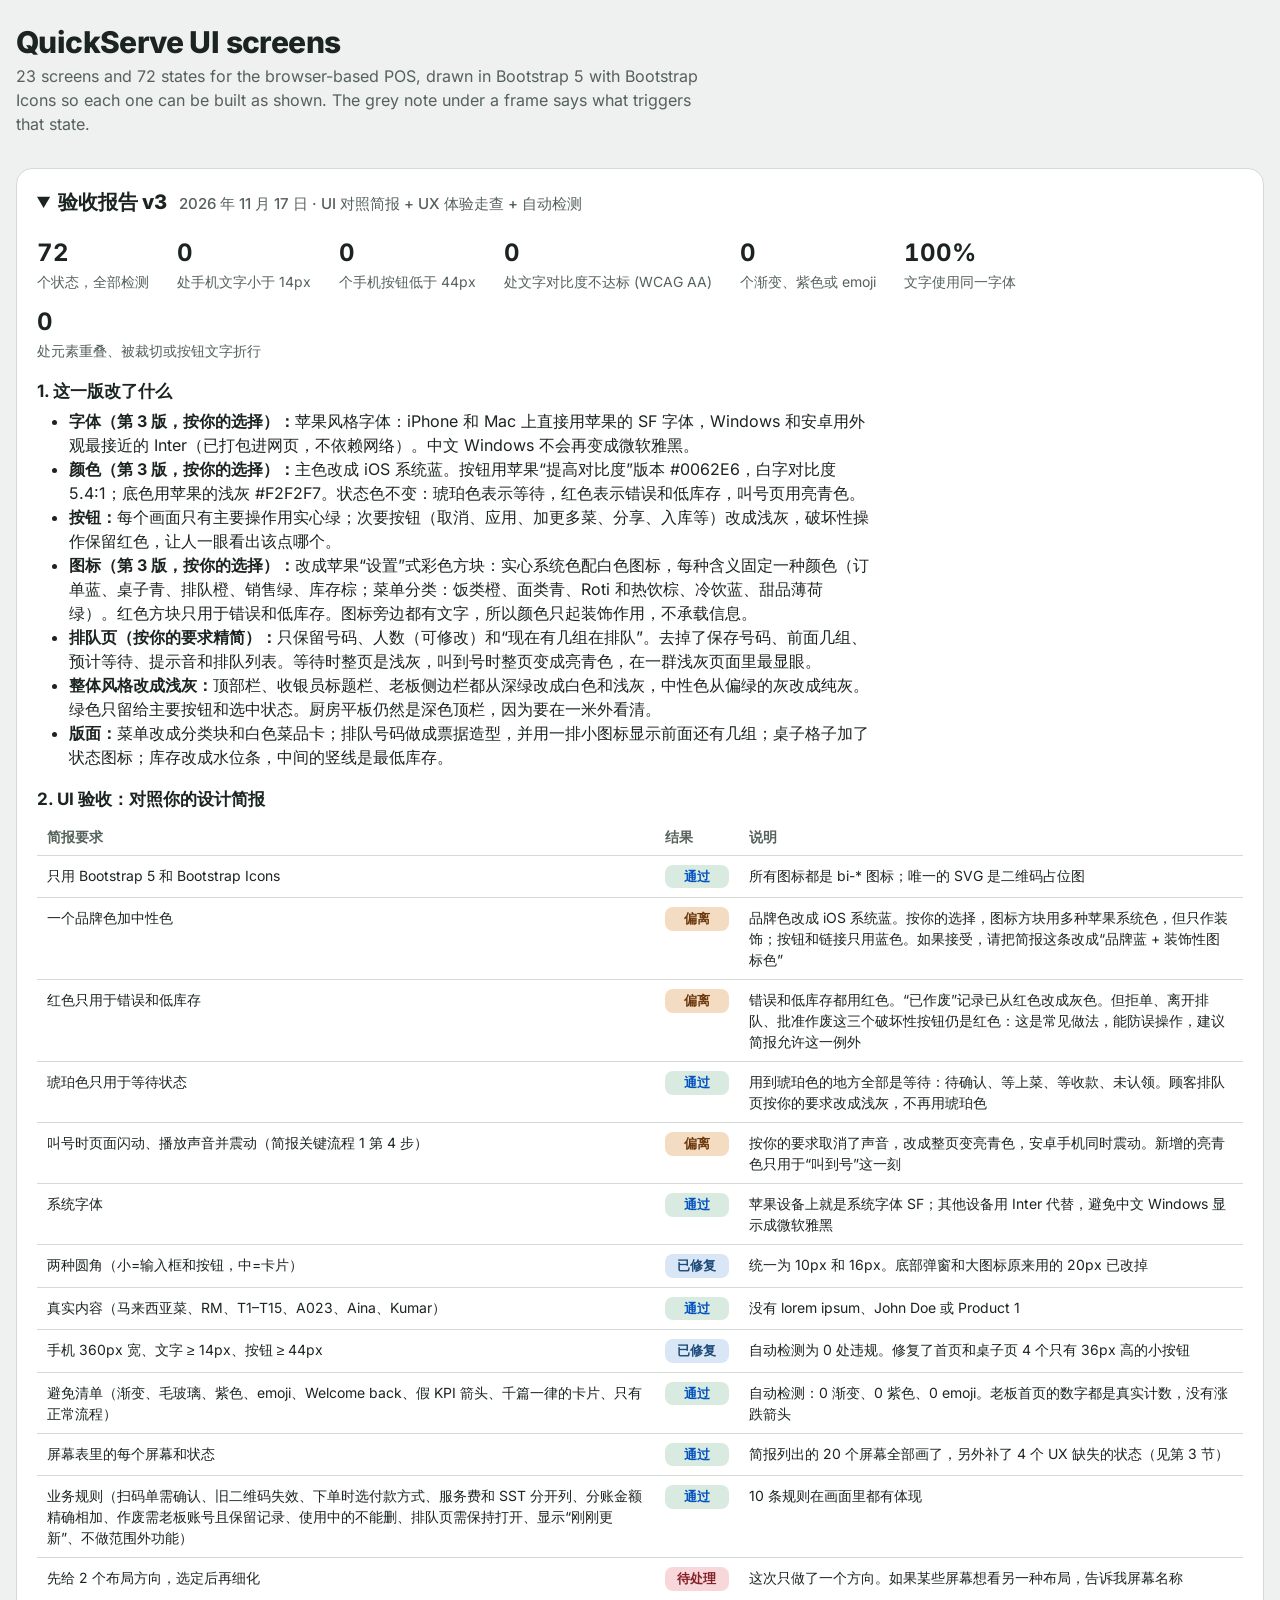
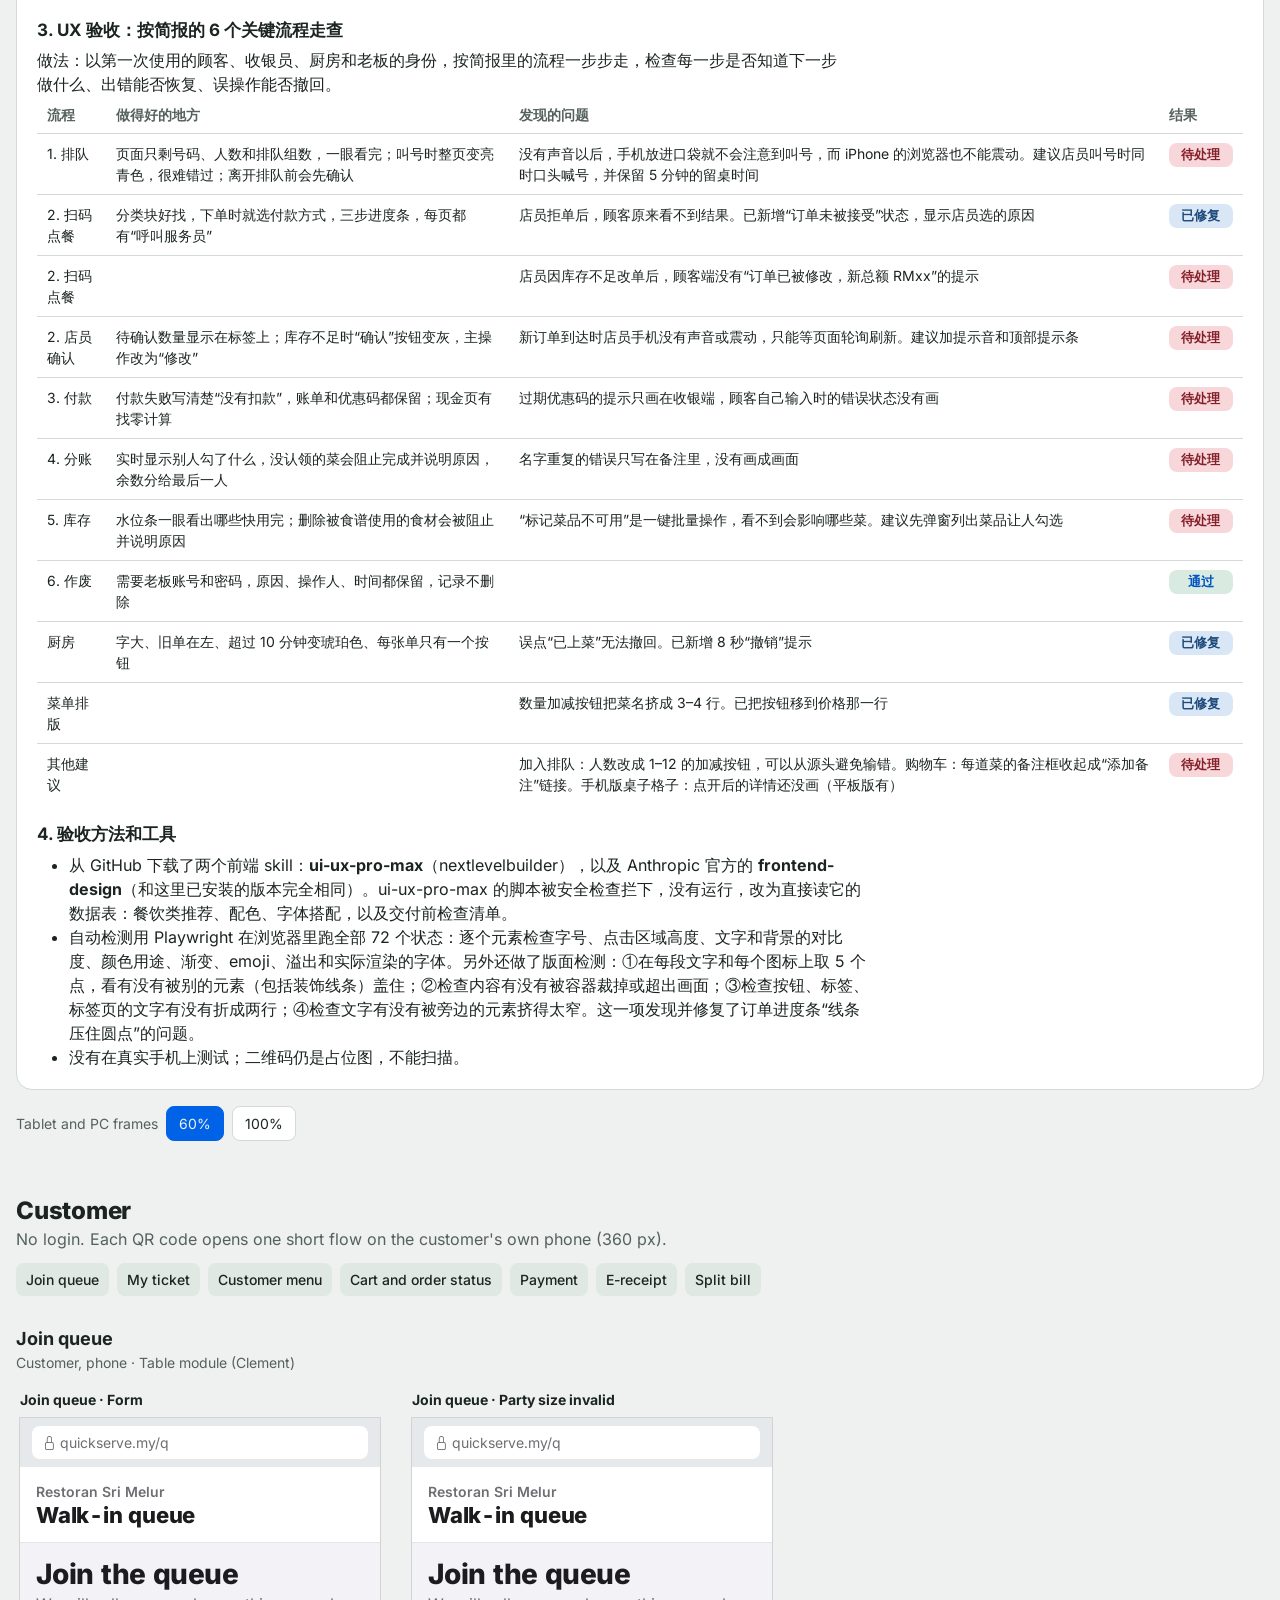
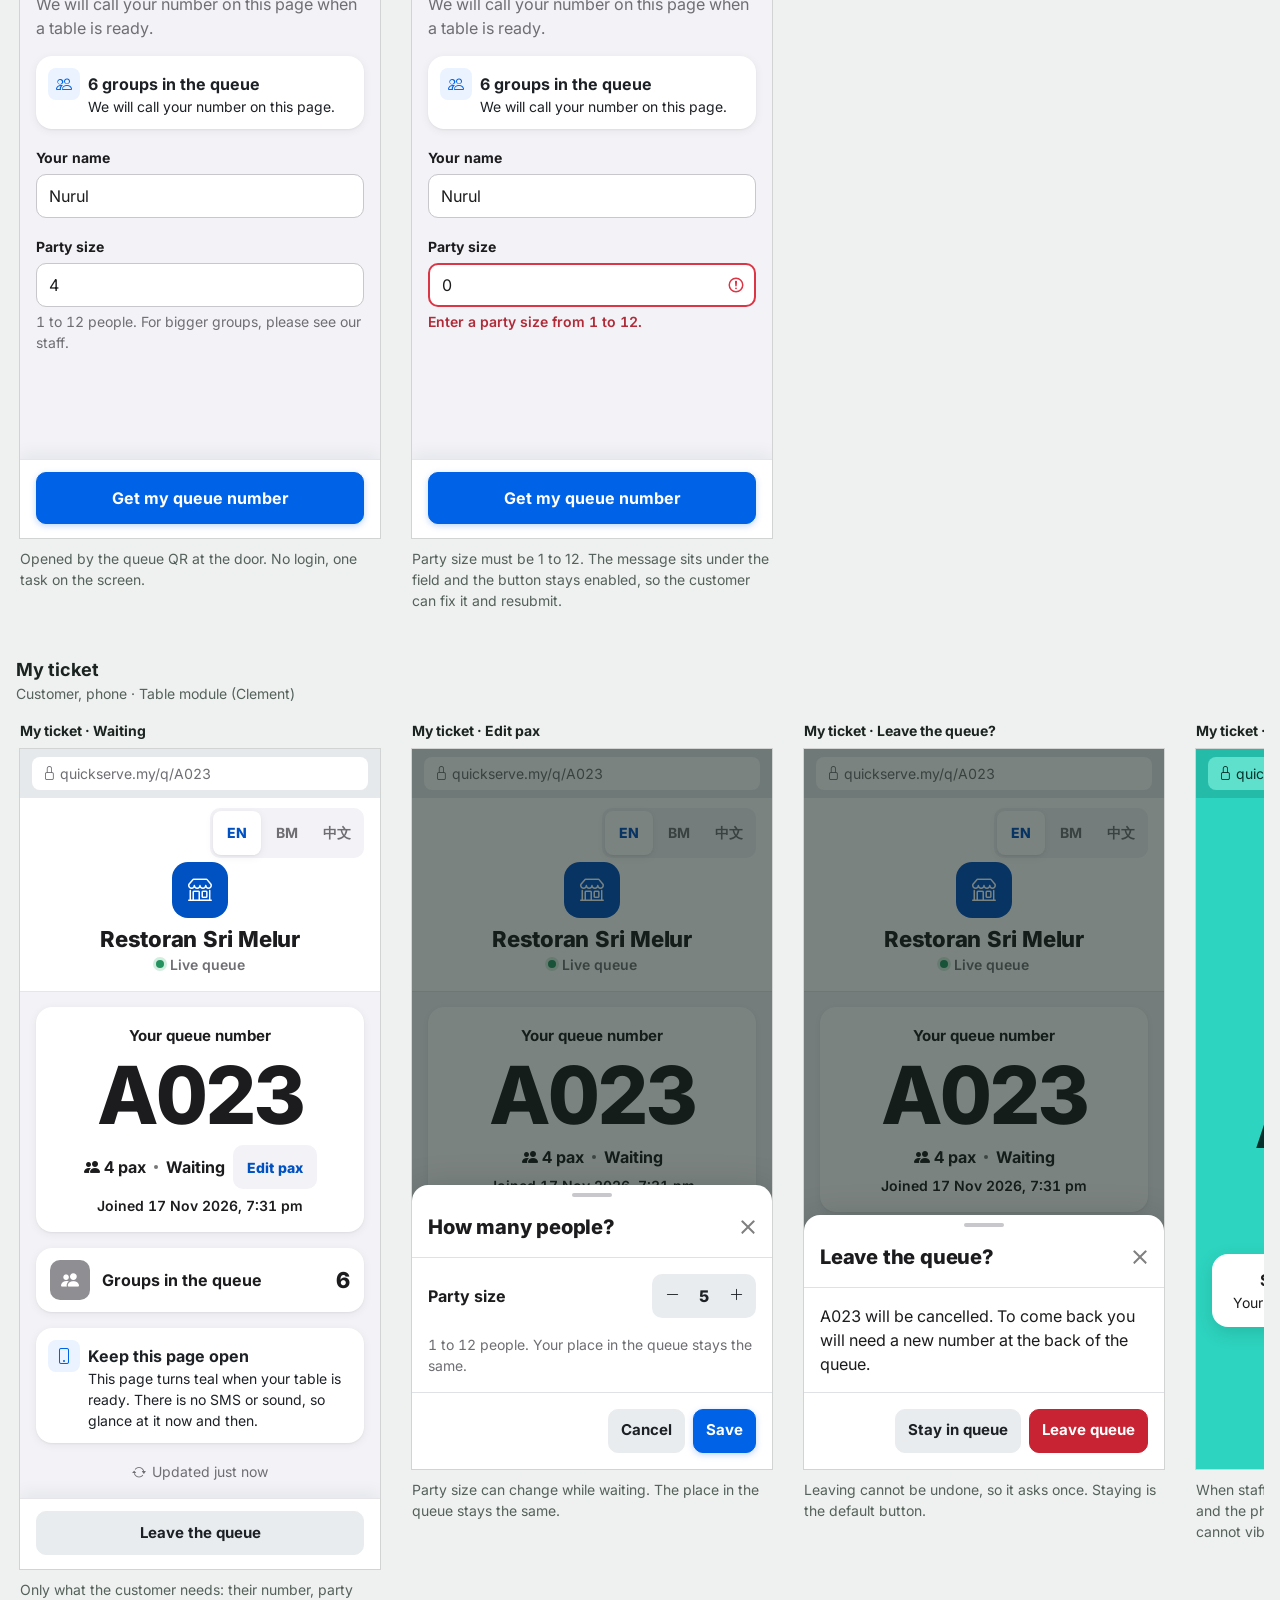
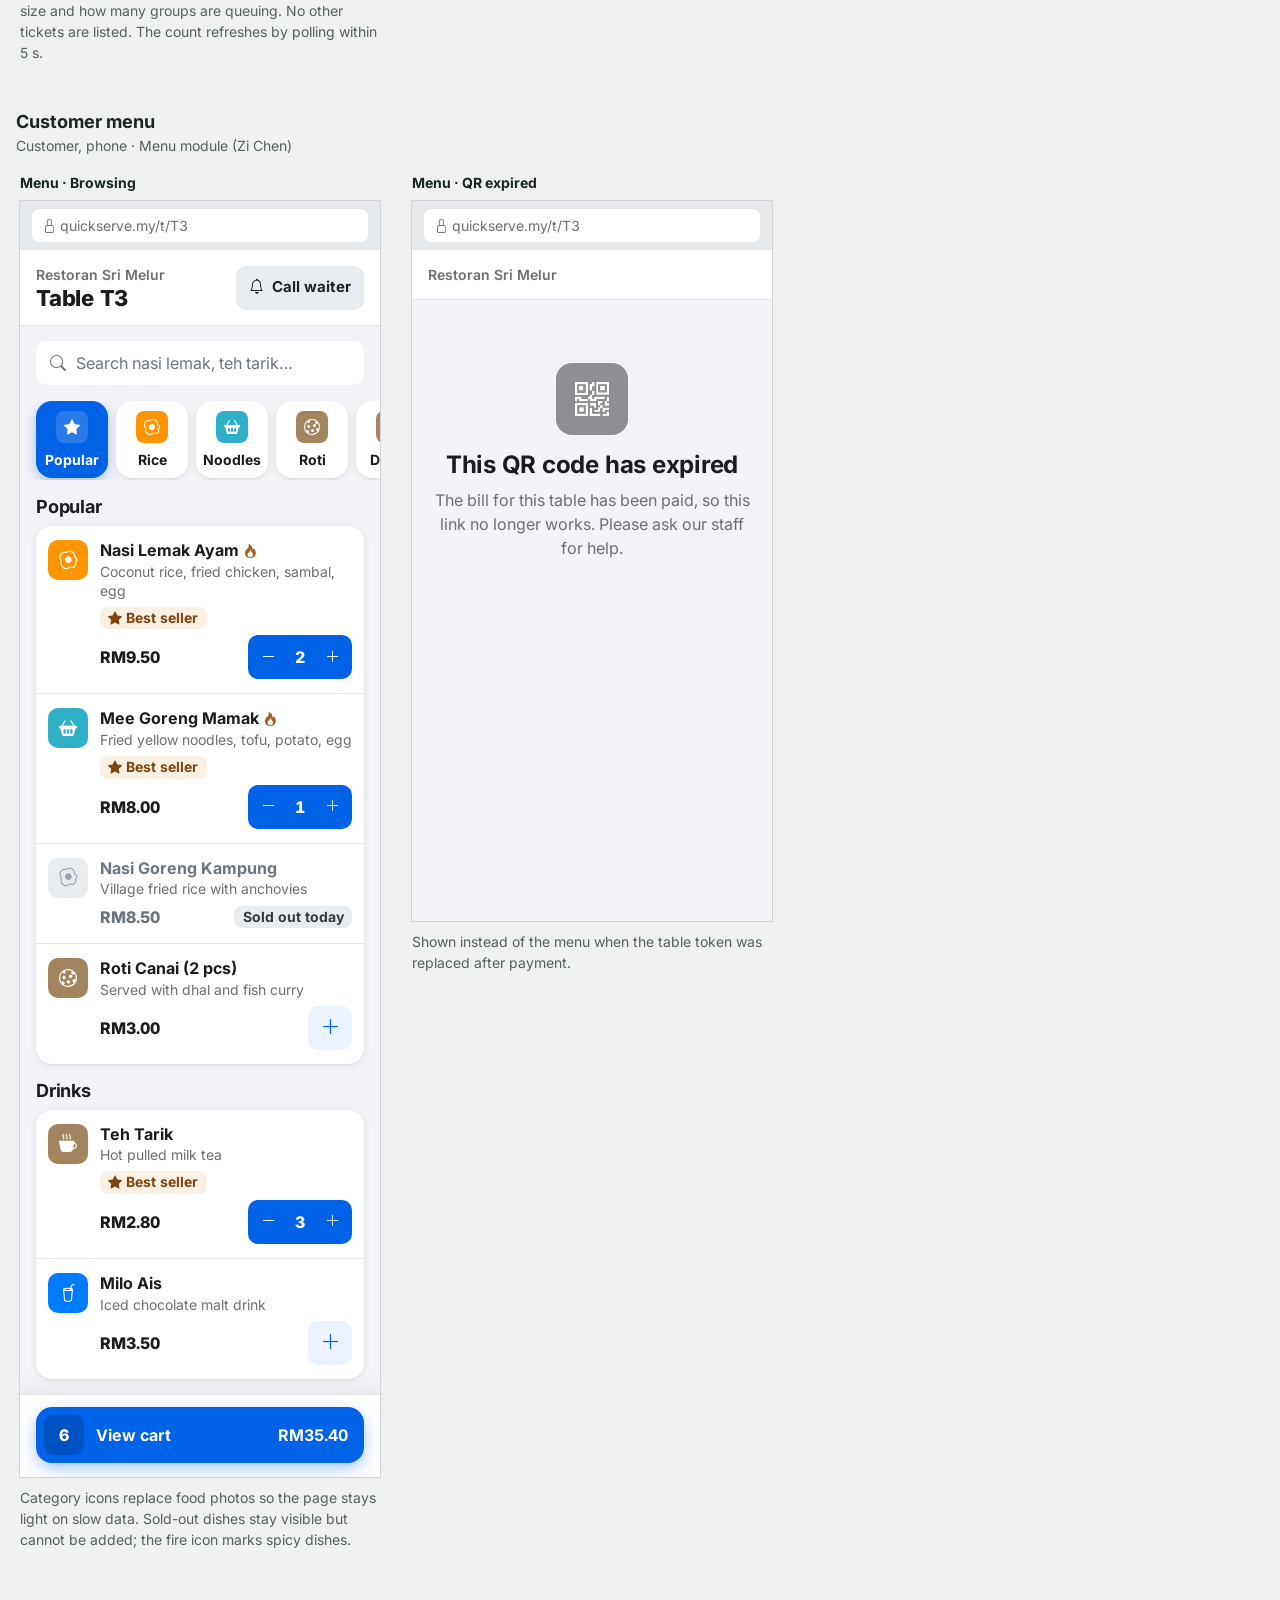
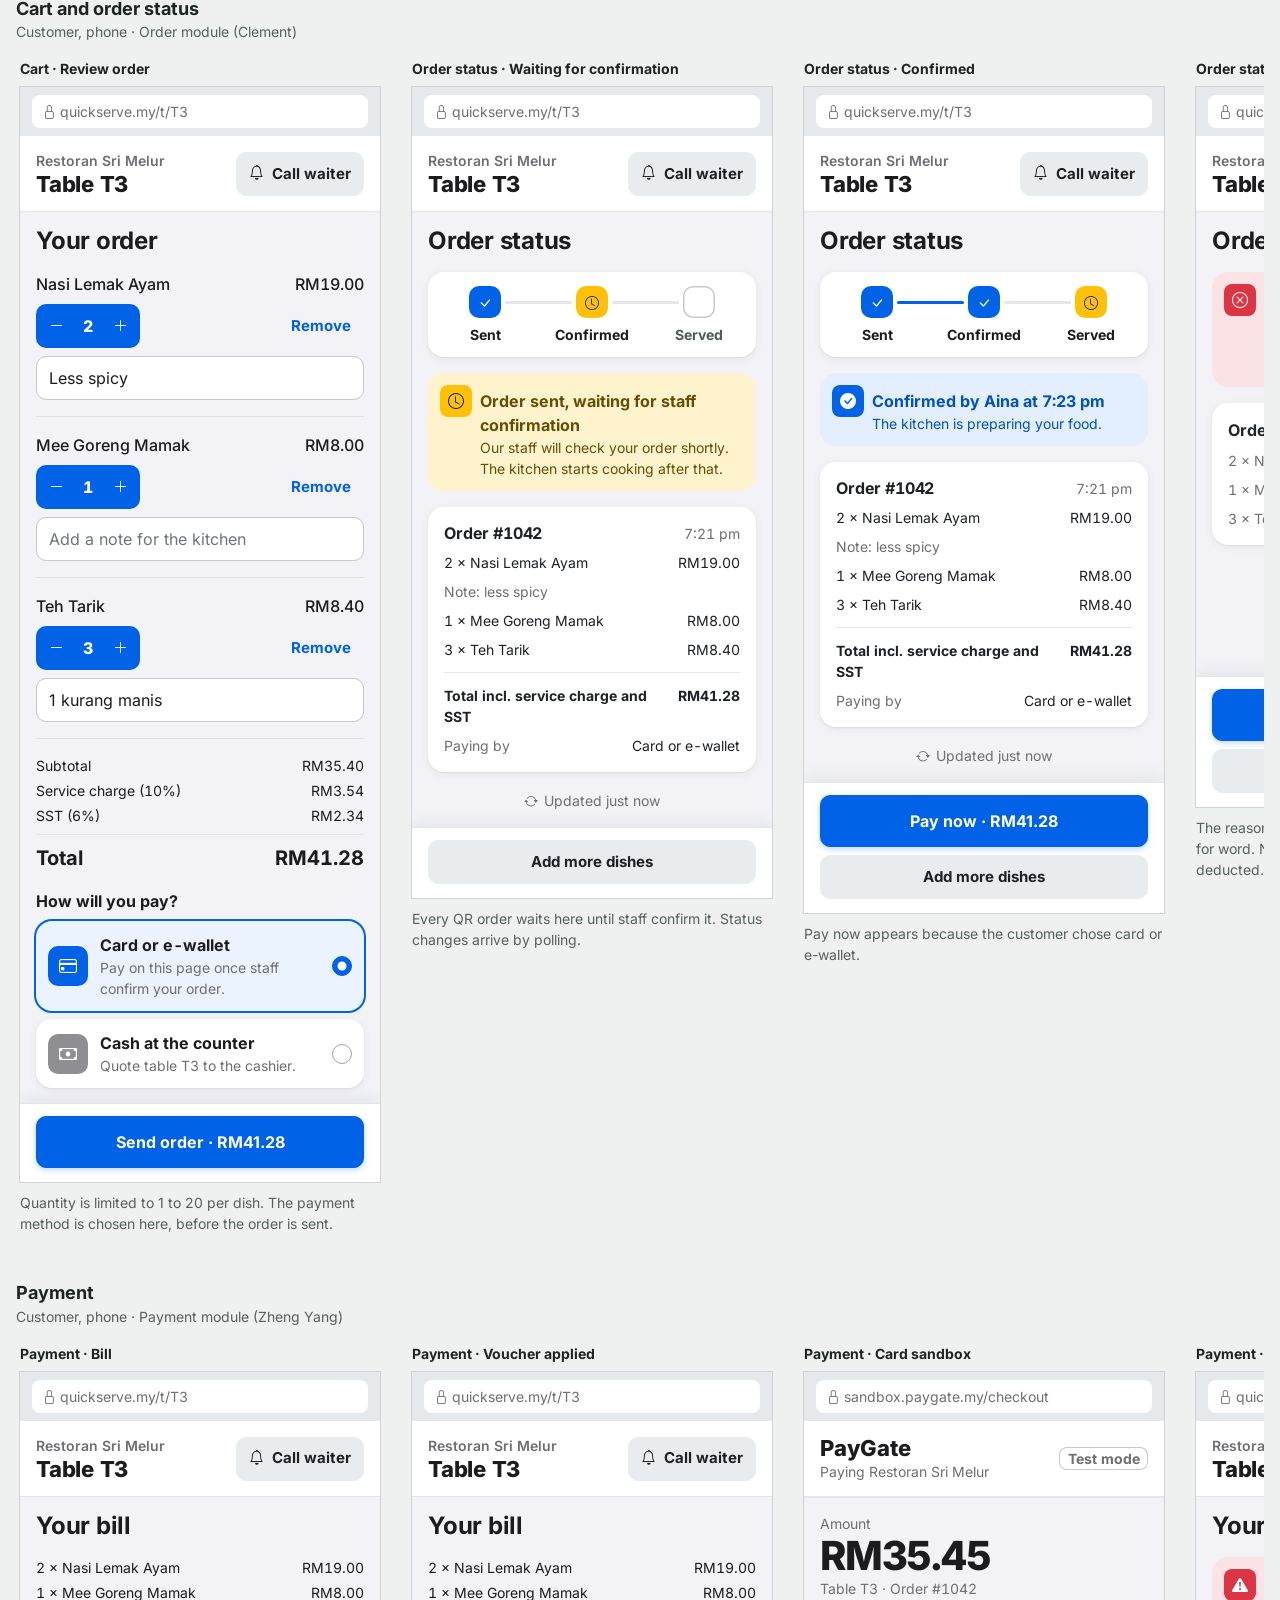
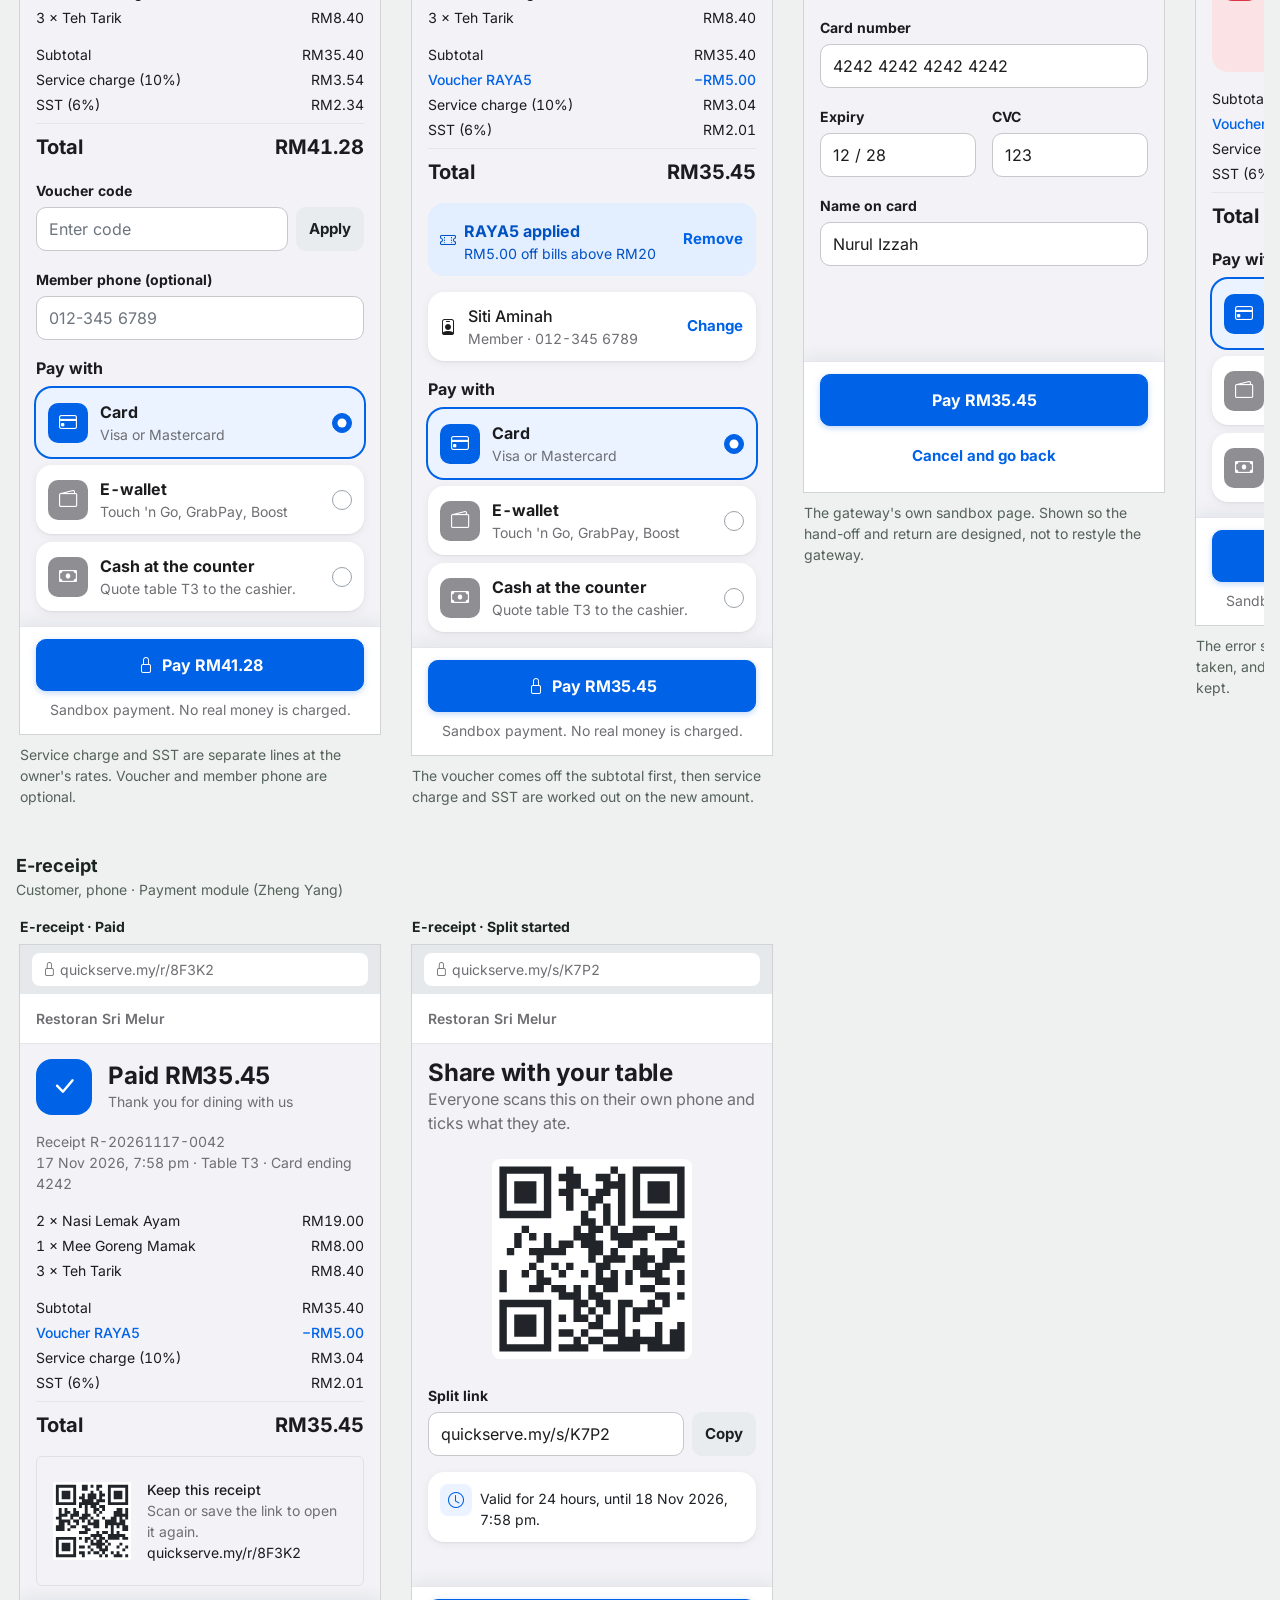
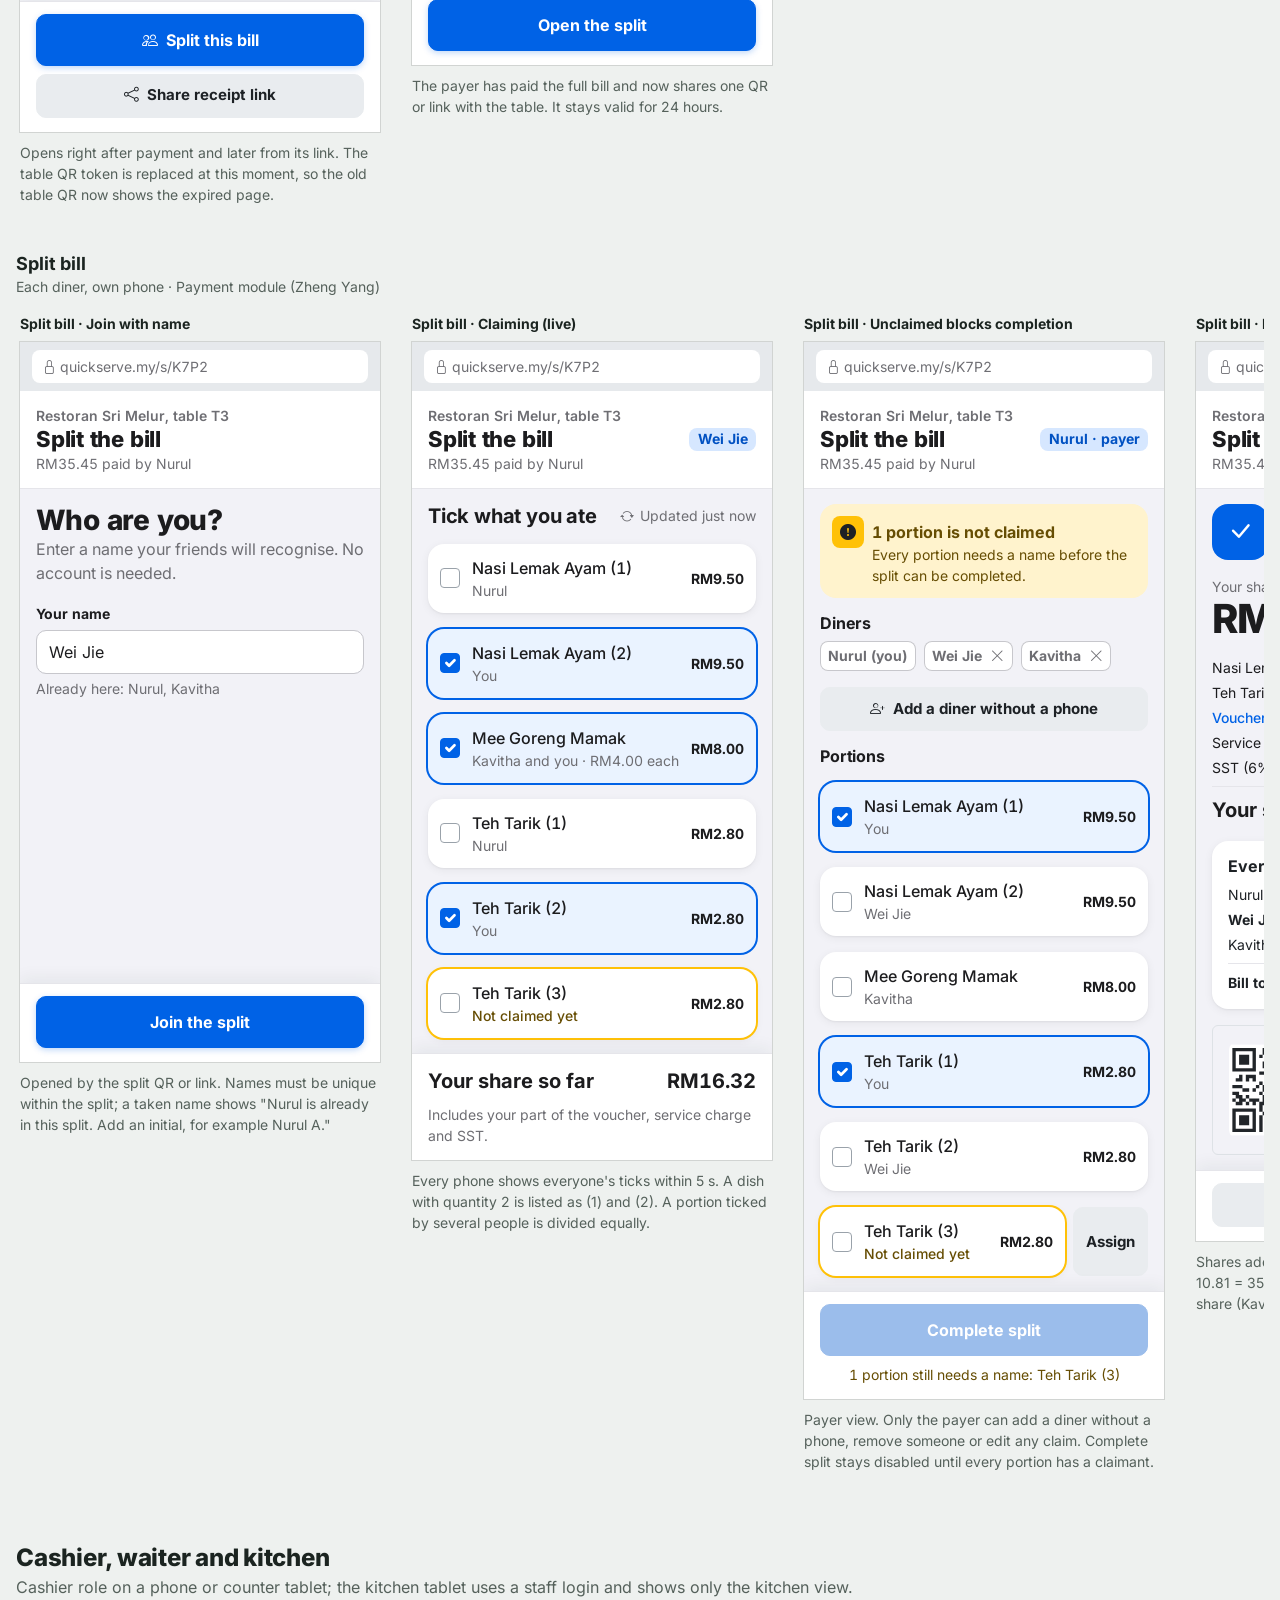
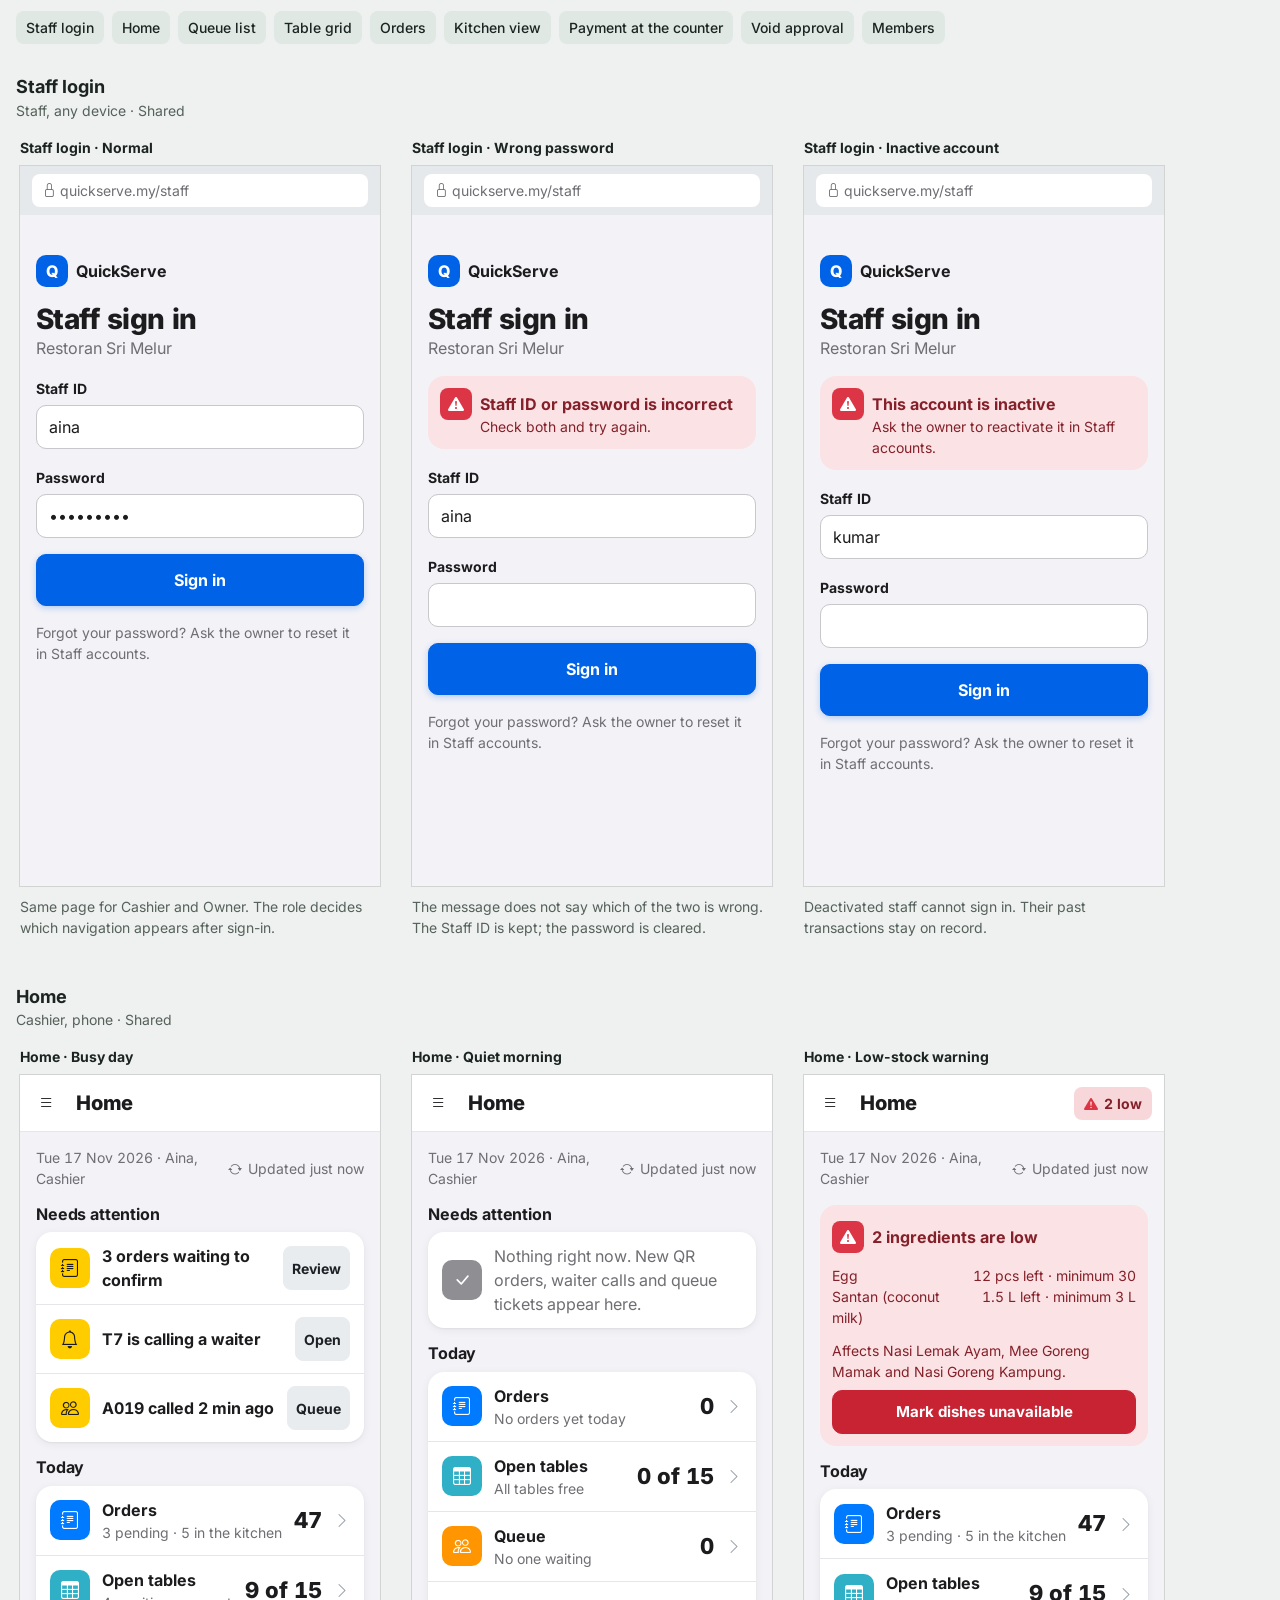
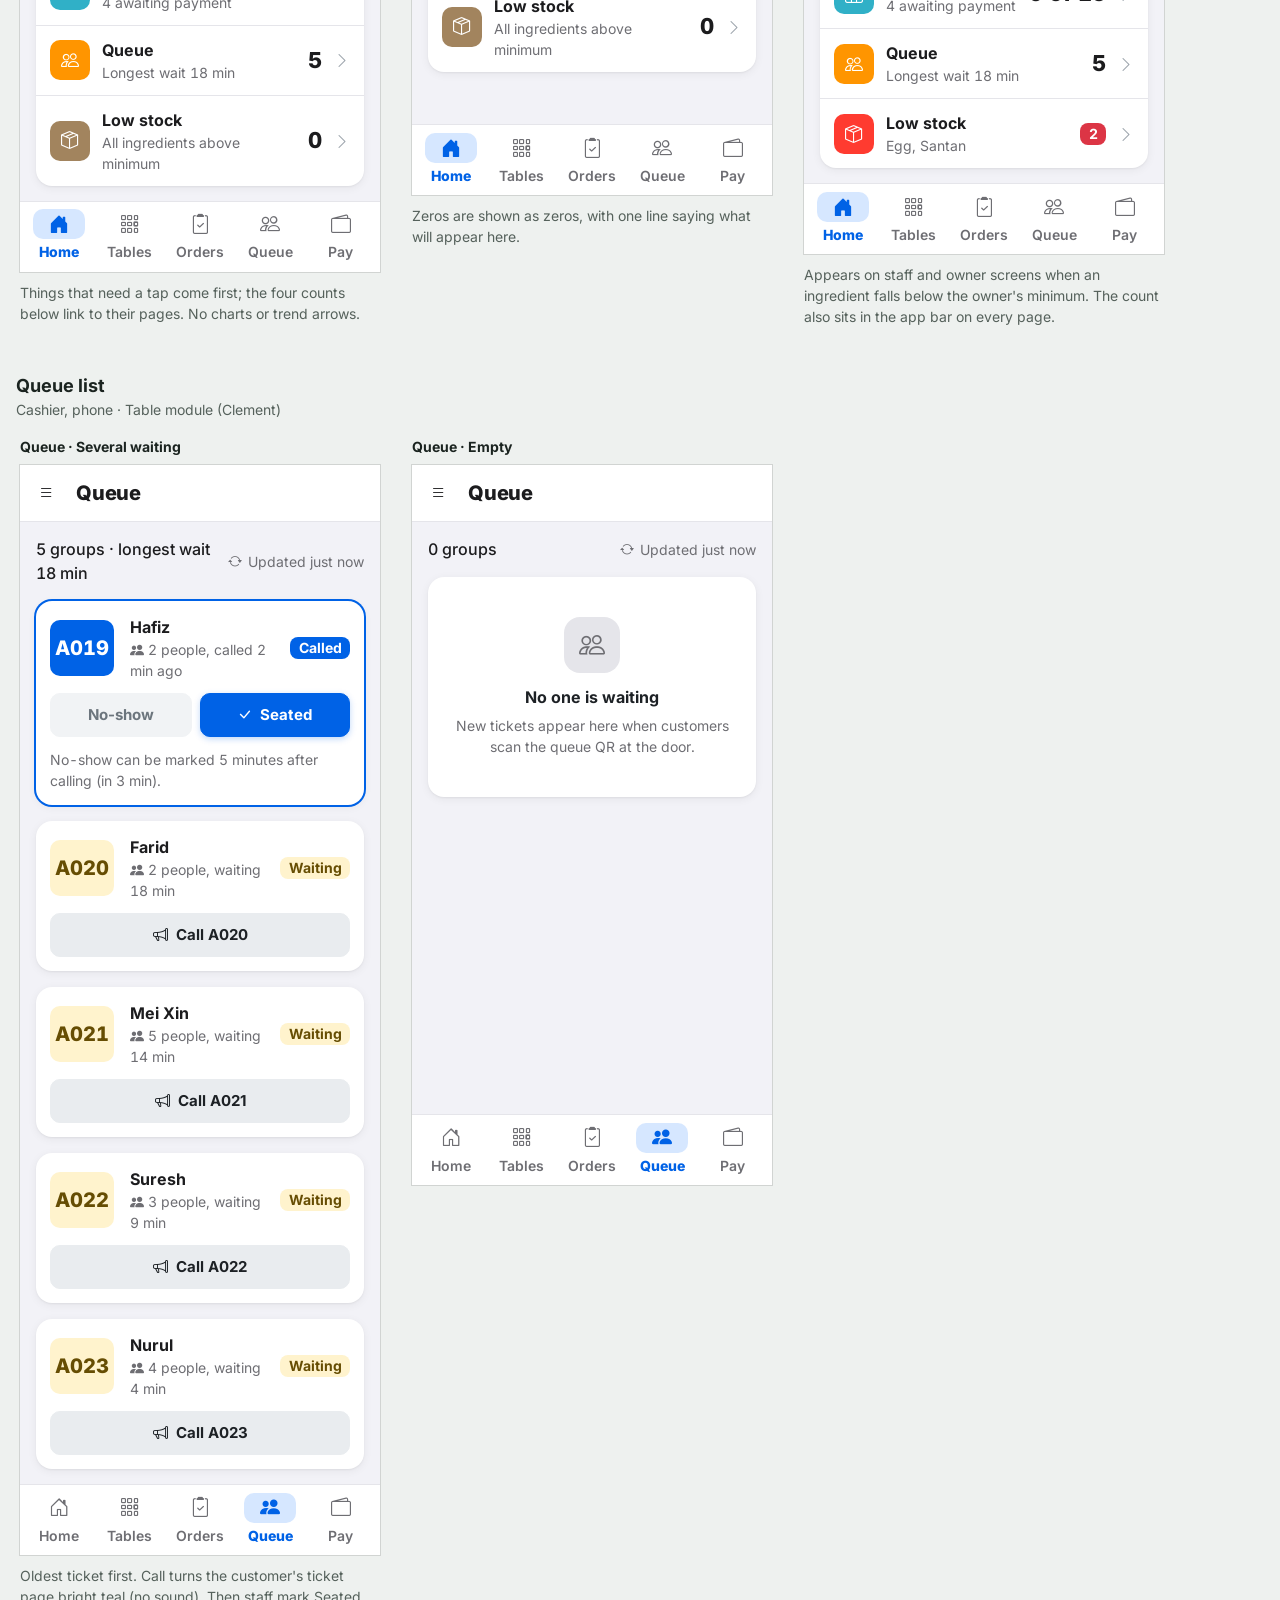
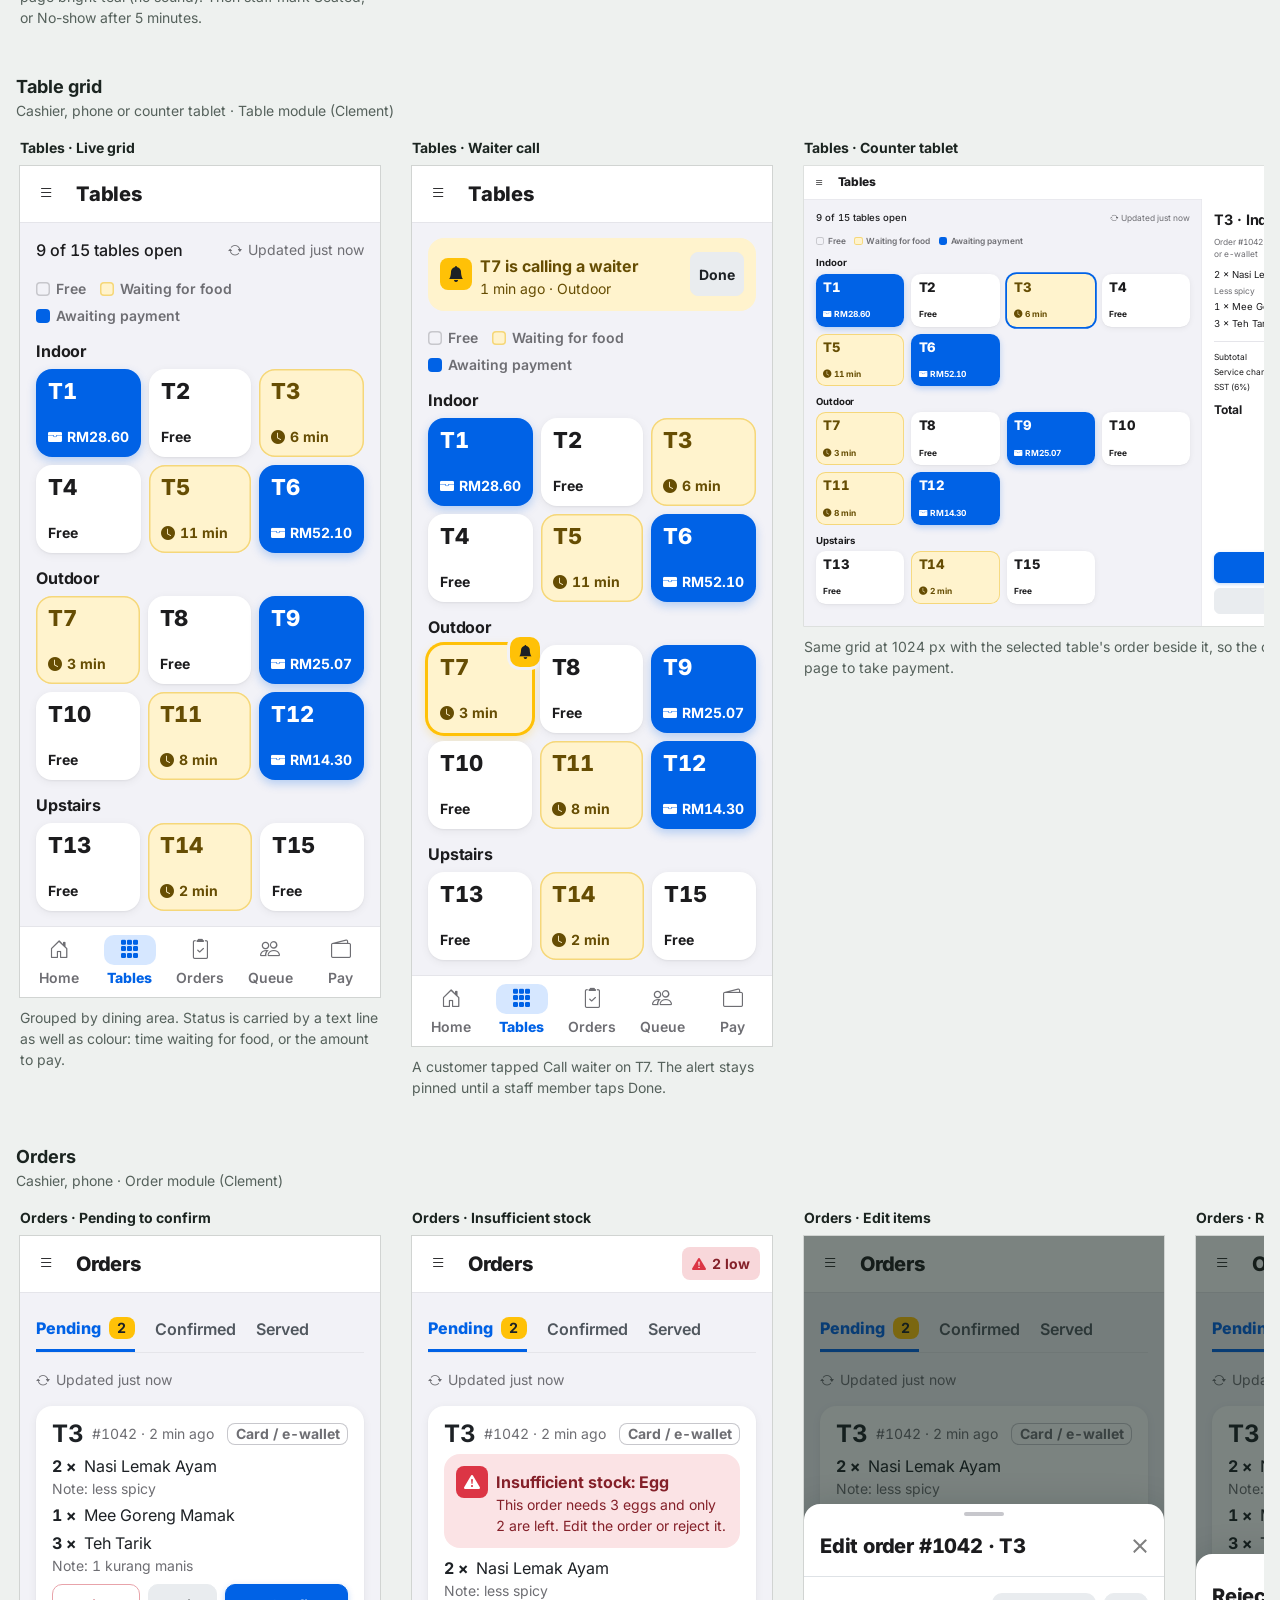
==== commit 680f67ce: "Fix order-status connector overlapping the step dots; add layout checks The connector line was drawn" ====
--- a/design/index.html
+++ b/design/index.html
@@ -232,9 +232,10 @@
 .qs-wait2 span { font-size: .875rem; font-weight: 600; }
 .qs-steps { display: flex; align-items: flex-start; background: #fff; border-radius: var(--rm); box-shadow: var(--sh); padding: 14px 4px 12px; }
 .qs-steps > div { flex: 1; text-align: center; font-size: .875rem; font-weight: 700; color: #50575E; position: relative; }
-.qs-steps > div::before { content: ""; position: absolute; top: 15px; left: -50%; width: 100%; height: 3px; background: var(--line); }
+/* the connector runs from the previous dot's right edge to this dot's left edge, with a 4px gap each side */
+.qs-steps > div::before { content: ""; position: absolute; z-index: 0; top: 15px; left: calc(-50% + 20px); width: calc(100% - 40px); height: 3px; border-radius: 2px; background: var(--line); }
 .qs-steps > div:first-child::before { display: none; }
-.qs-steps .dot { position: relative; width: 32px; height: 32px; border-radius: 10px; margin: 0 auto 6px; display: flex; align-items: center; justify-content: center; background: #fff; box-shadow: inset 0 0 0 1.5px var(--line2); }
+.qs-steps .dot { position: relative; z-index: 1; width: 32px; height: 32px; border-radius: 10px; margin: 0 auto 6px; display: flex; align-items: center; justify-content: center; background: #fff; box-shadow: inset 0 0 0 1.5px var(--line2); }
 .qs-steps .done { color: var(--ink); } .qs-steps .done::before { background: var(--p600); }
 .qs-steps .done .dot { background: var(--p600); box-shadow: none; color: #fff; }
 .qs-steps .now { color: var(--ink); } .qs-steps .now .dot { background: var(--w500); box-shadow: none; color: #1D2125; }
@@ -417,6 +418,7 @@
     <div><b>0</b>处文字对比度不达标 (WCAG AA)</div>
     <div><b>0</b>个渐变、紫色或 emoji</div>
     <div><b>100%</b>文字使用同一字体</div>
+    <div><b>0</b>处元素重叠、被裁切或按钮文字折行</div>
   </div>
 
   <h3>1. 这一版改了什么</h3>
@@ -440,7 +442,7 @@
   <h3>4. 验收方法和工具</h3>
   <ul>
     <li>从 GitHub 下载了两个前端 skill：<b>ui-ux-pro-max</b>（nextlevelbuilder），以及 Anthropic 官方的 <b>frontend-design</b>（和这里已安装的版本完全相同）。ui-ux-pro-max 的脚本被安全检查拦下，没有运行，改为直接读它的数据表：餐饮类推荐、配色、字体搭配，以及交付前检查清单。</li>
-    <li>自动检测用 Playwright 在浏览器里跑全部 72 个状态：逐个元素检查字号、点击区域高度、文字和背景的对比度、颜色用途、渐变、emoji、溢出和实际渲染的字体。</li>
+    <li>自动检测用 Playwright 在浏览器里跑全部 72 个状态：逐个元素检查字号、点击区域高度、文字和背景的对比度、颜色用途、渐变、emoji、溢出和实际渲染的字体。另外还做了版面检测：①在每段文字和每个图标上取 5 个点，看有没有被别的元素（包括装饰线条）盖住；②检查内容有没有被容器裁掉或超出画面；③检查按钮、标签、标签页的文字有没有折成两行；④检查文字有没有被旁边的元素挤得太窄。这一项发现并修复了订单进度条“线条压住圆点”的问题。</li>
     <li>没有在真实手机上测试；二维码仍是占位图，不能扫描。</li>
   </ul>
 </details>
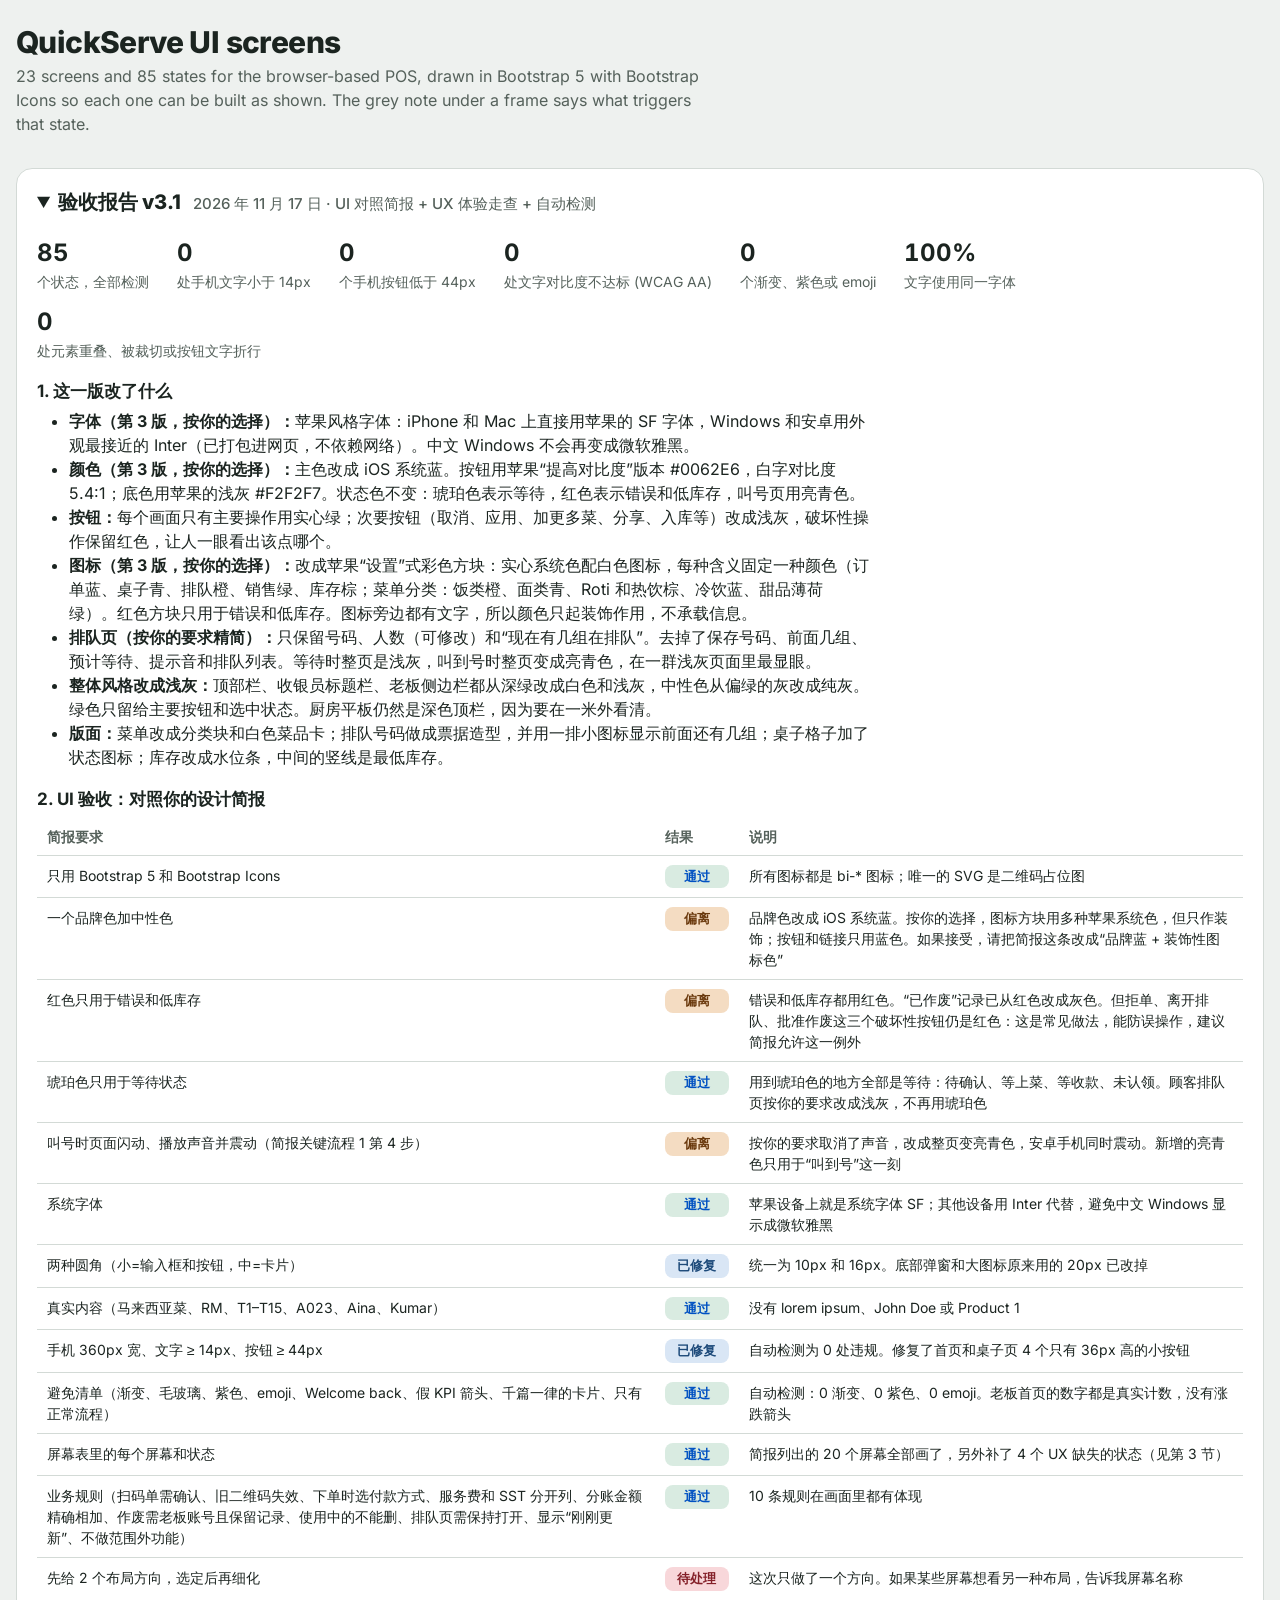
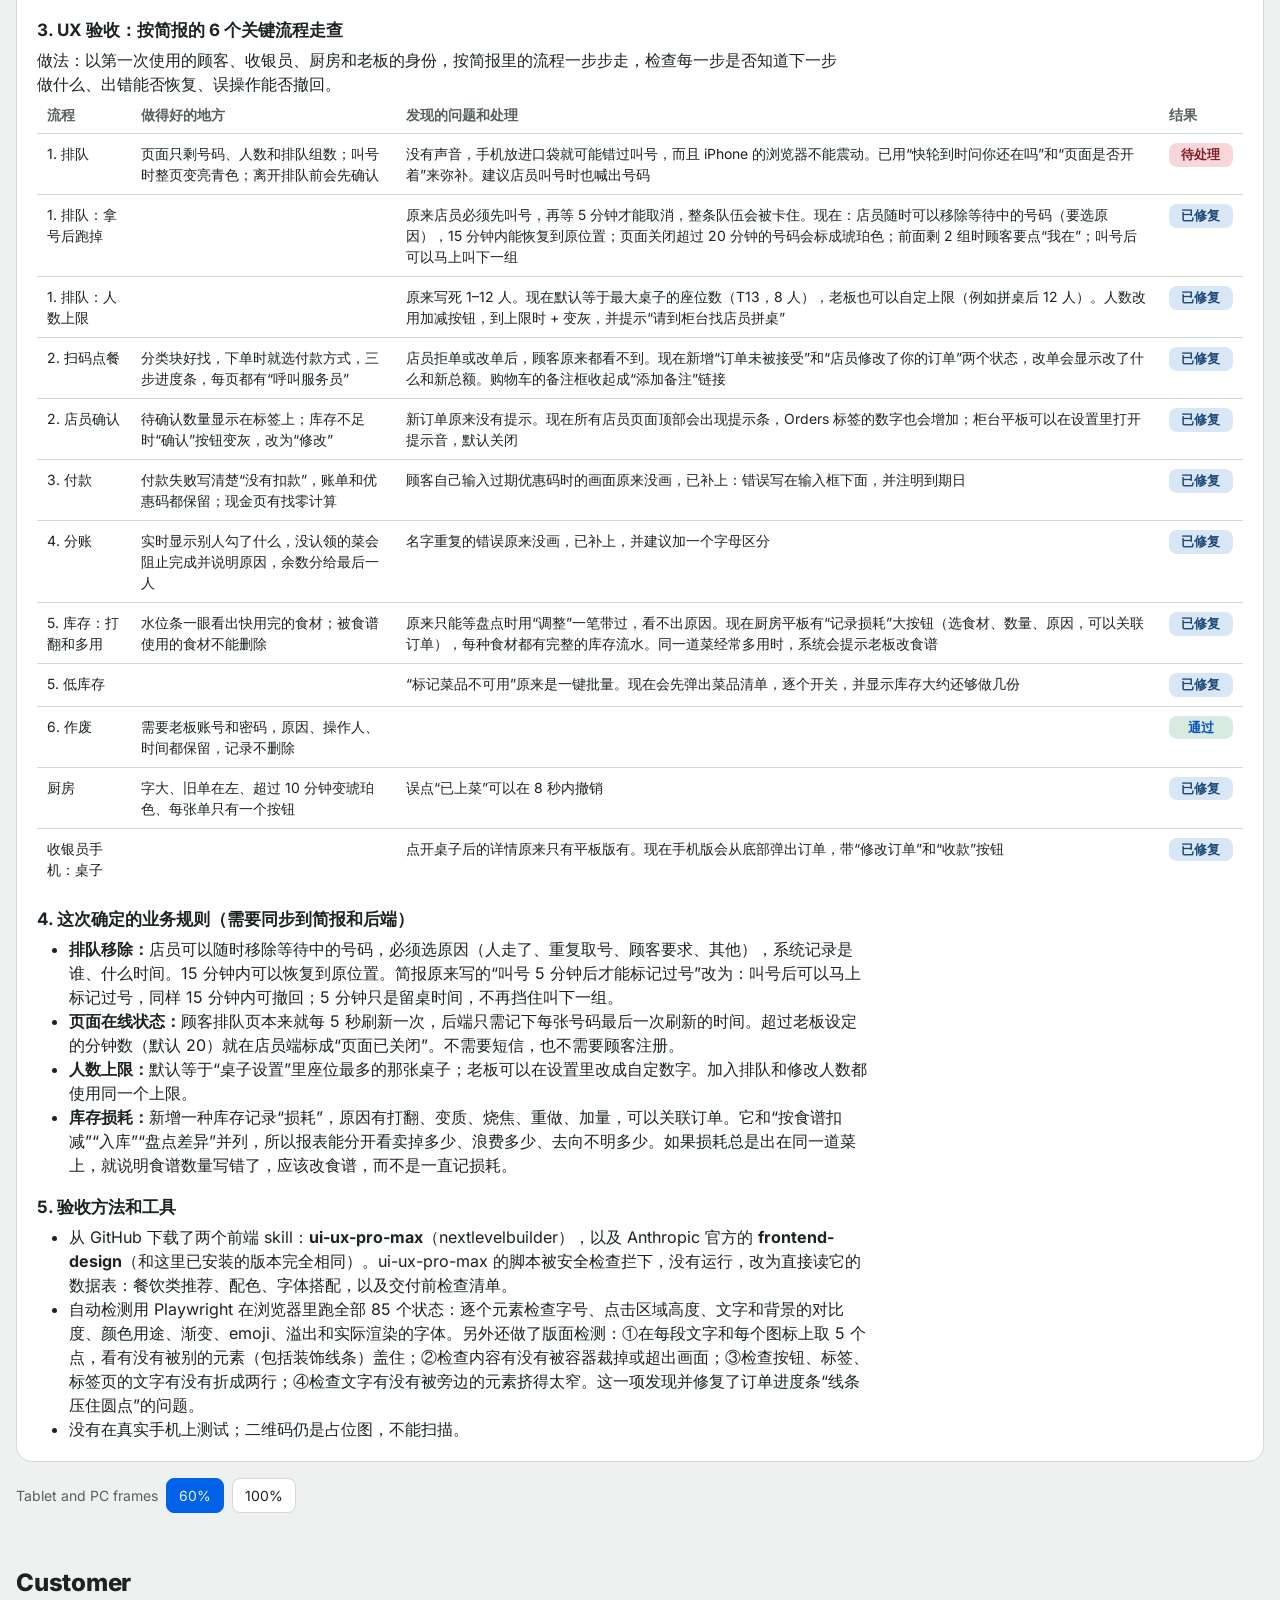
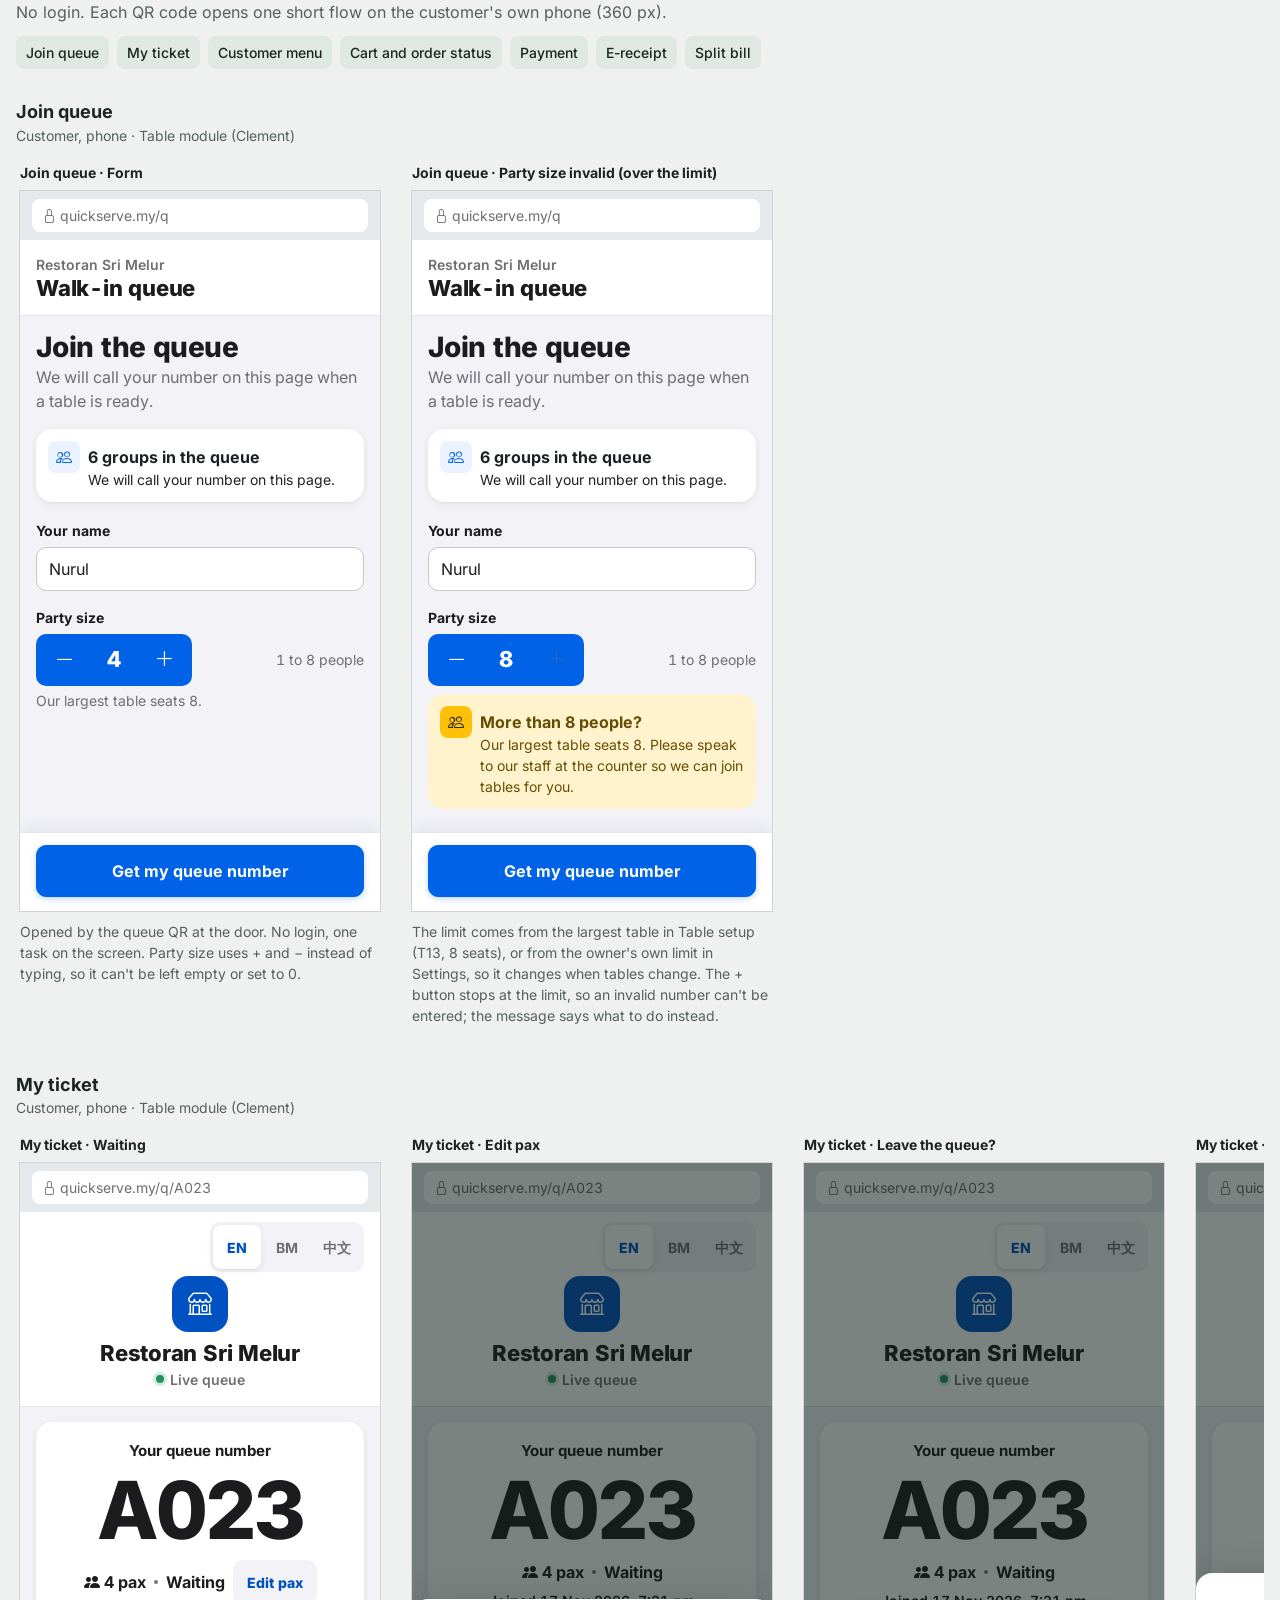
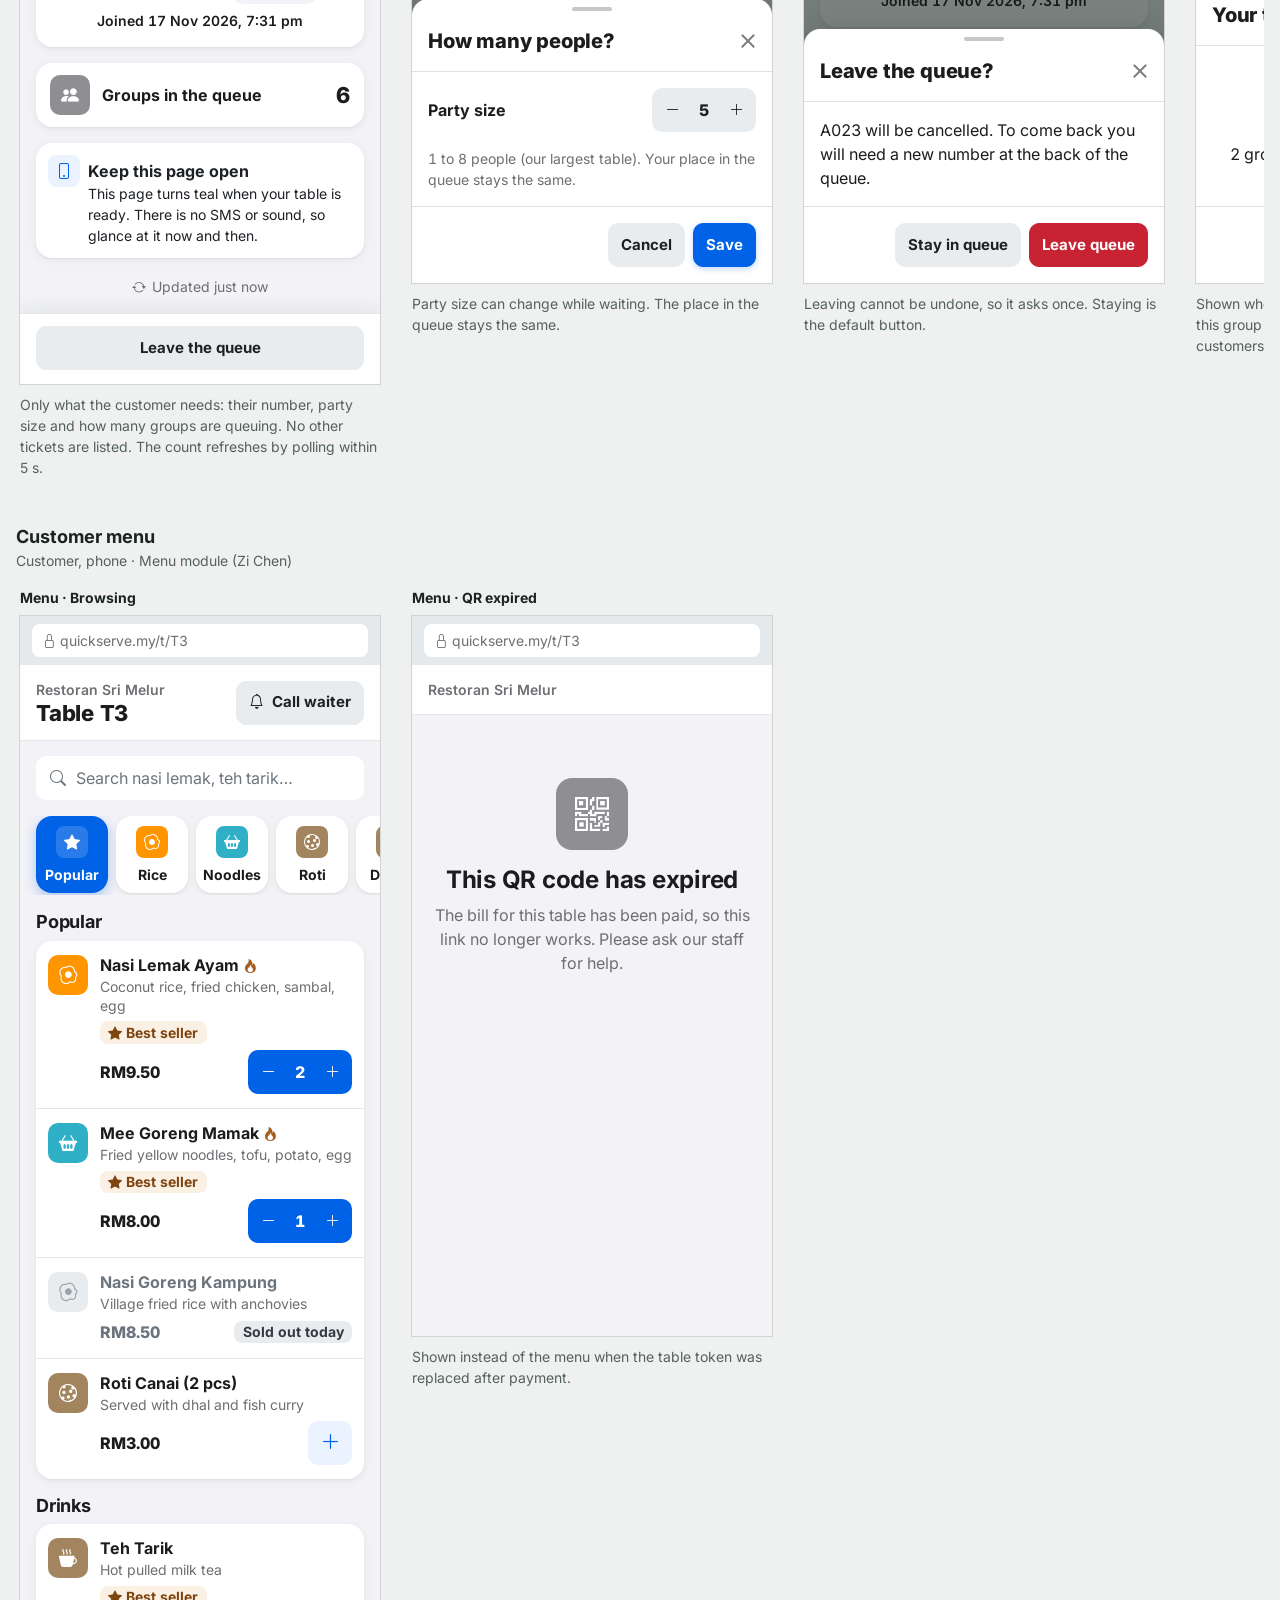
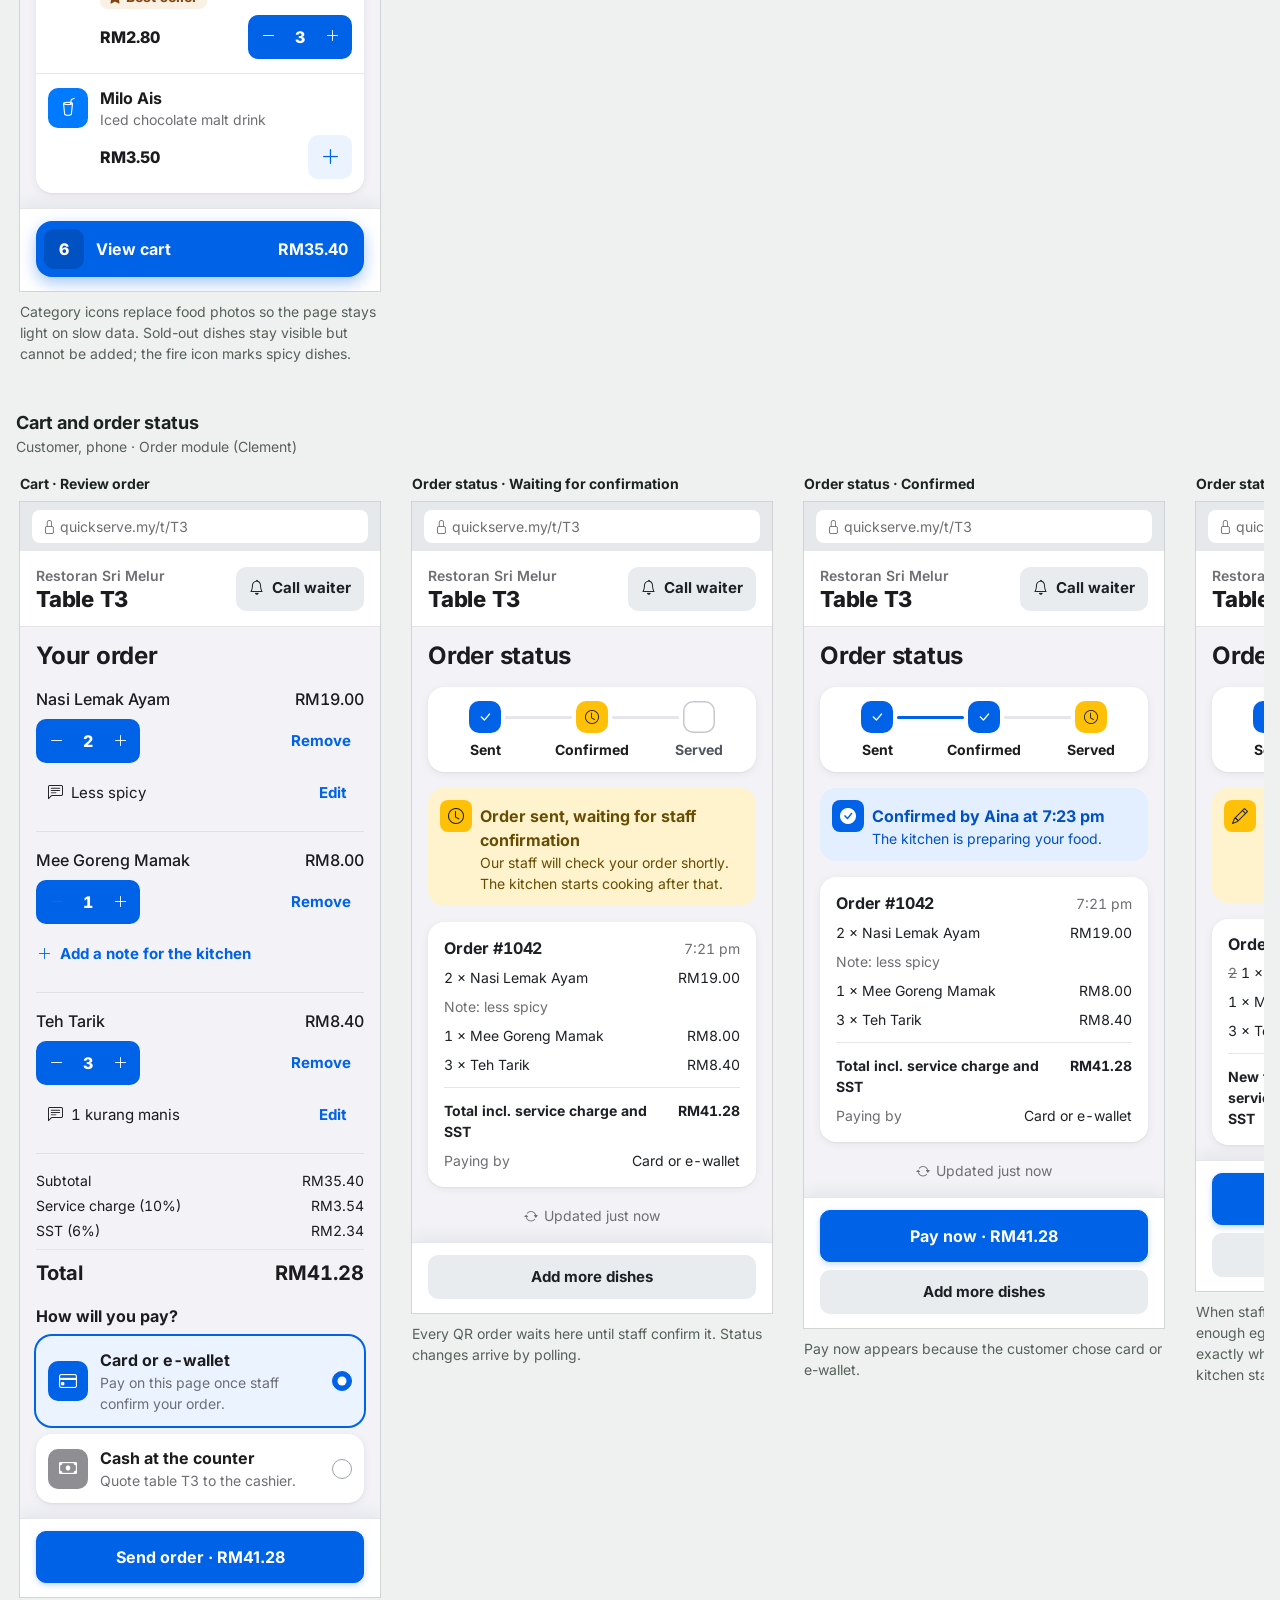
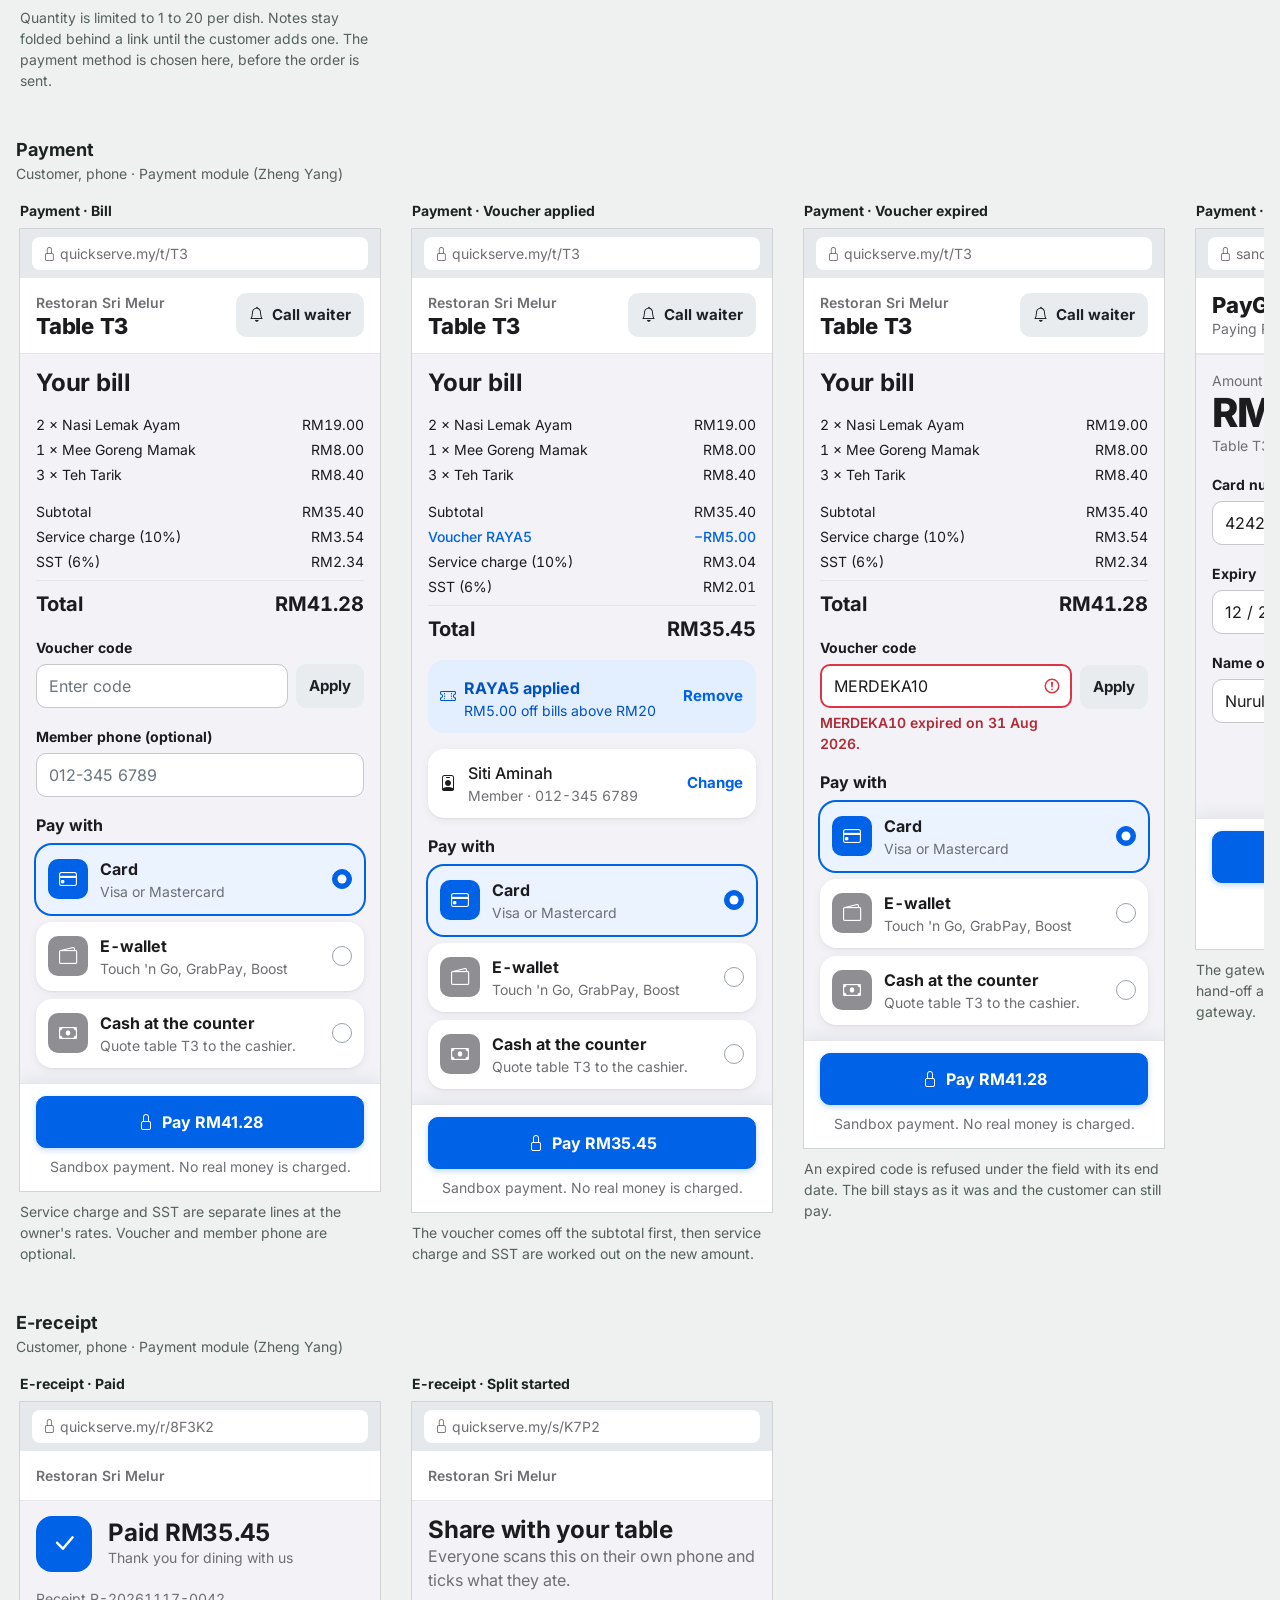
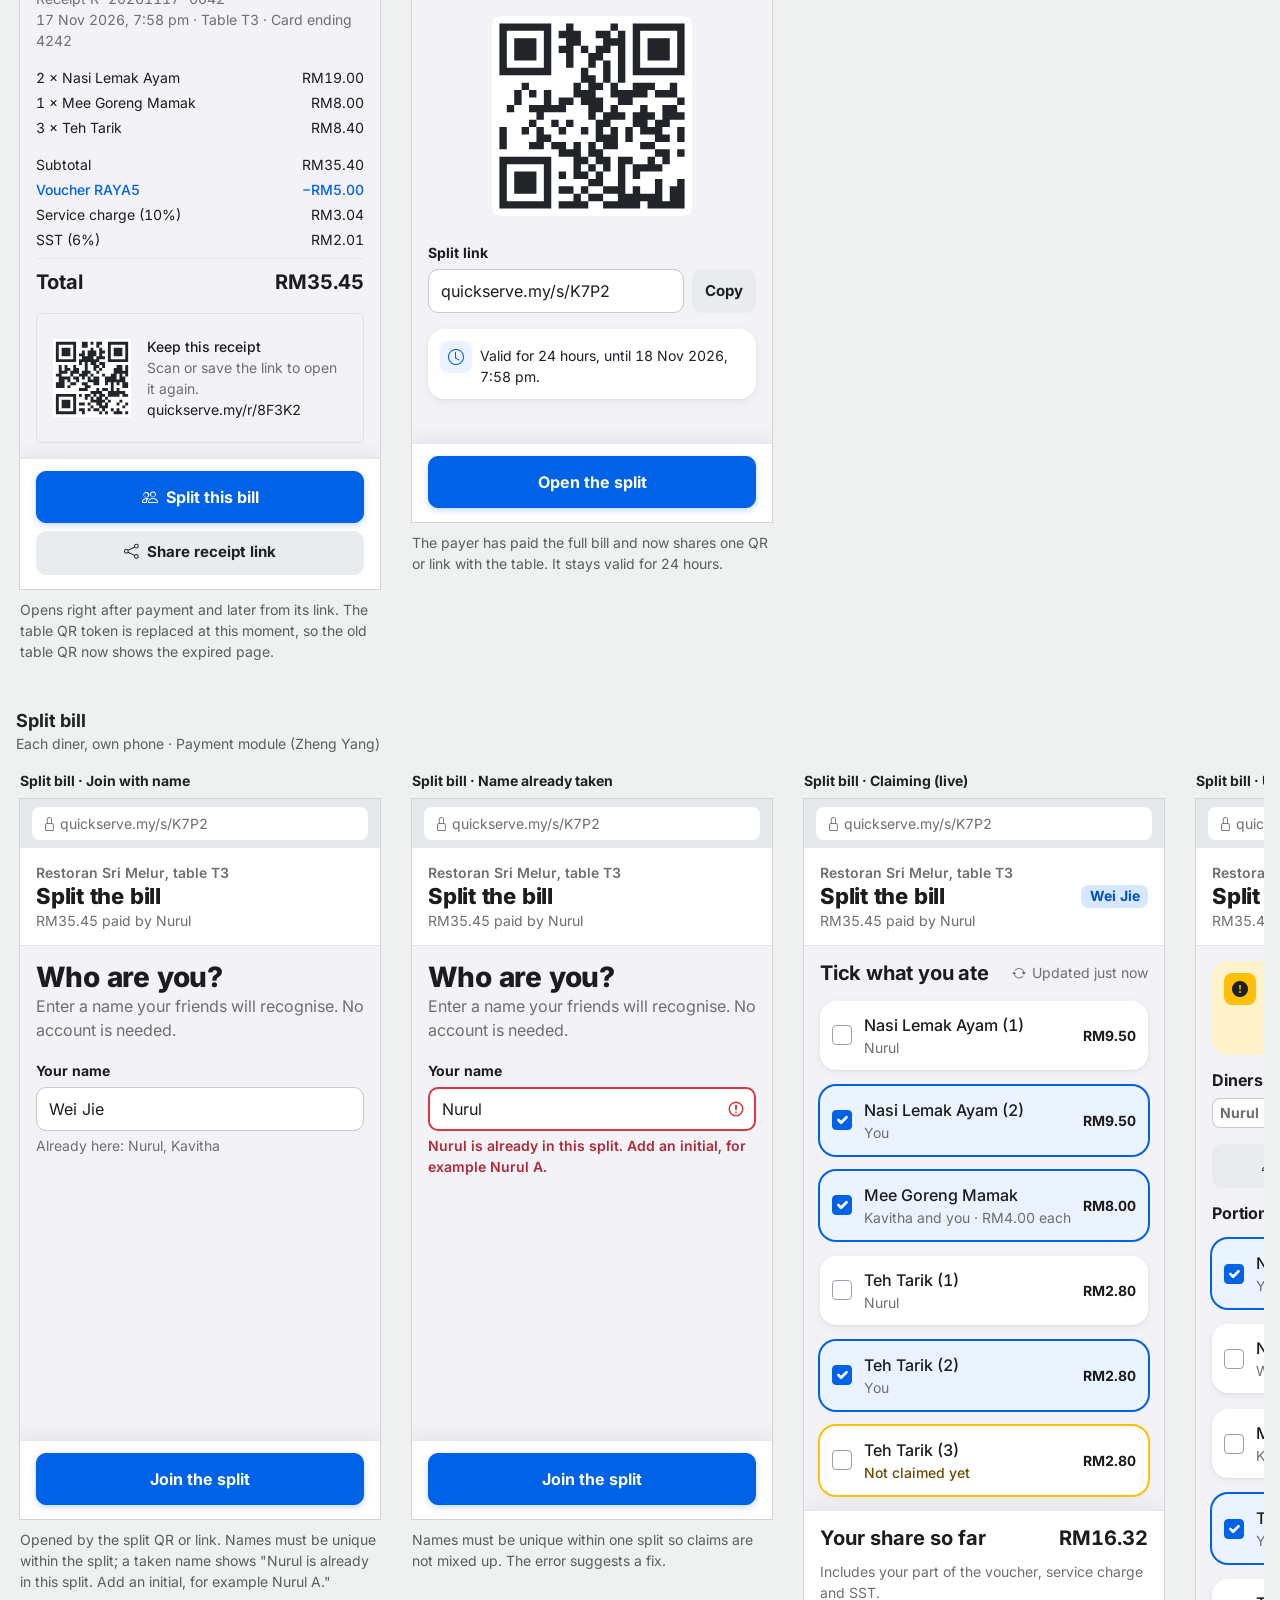
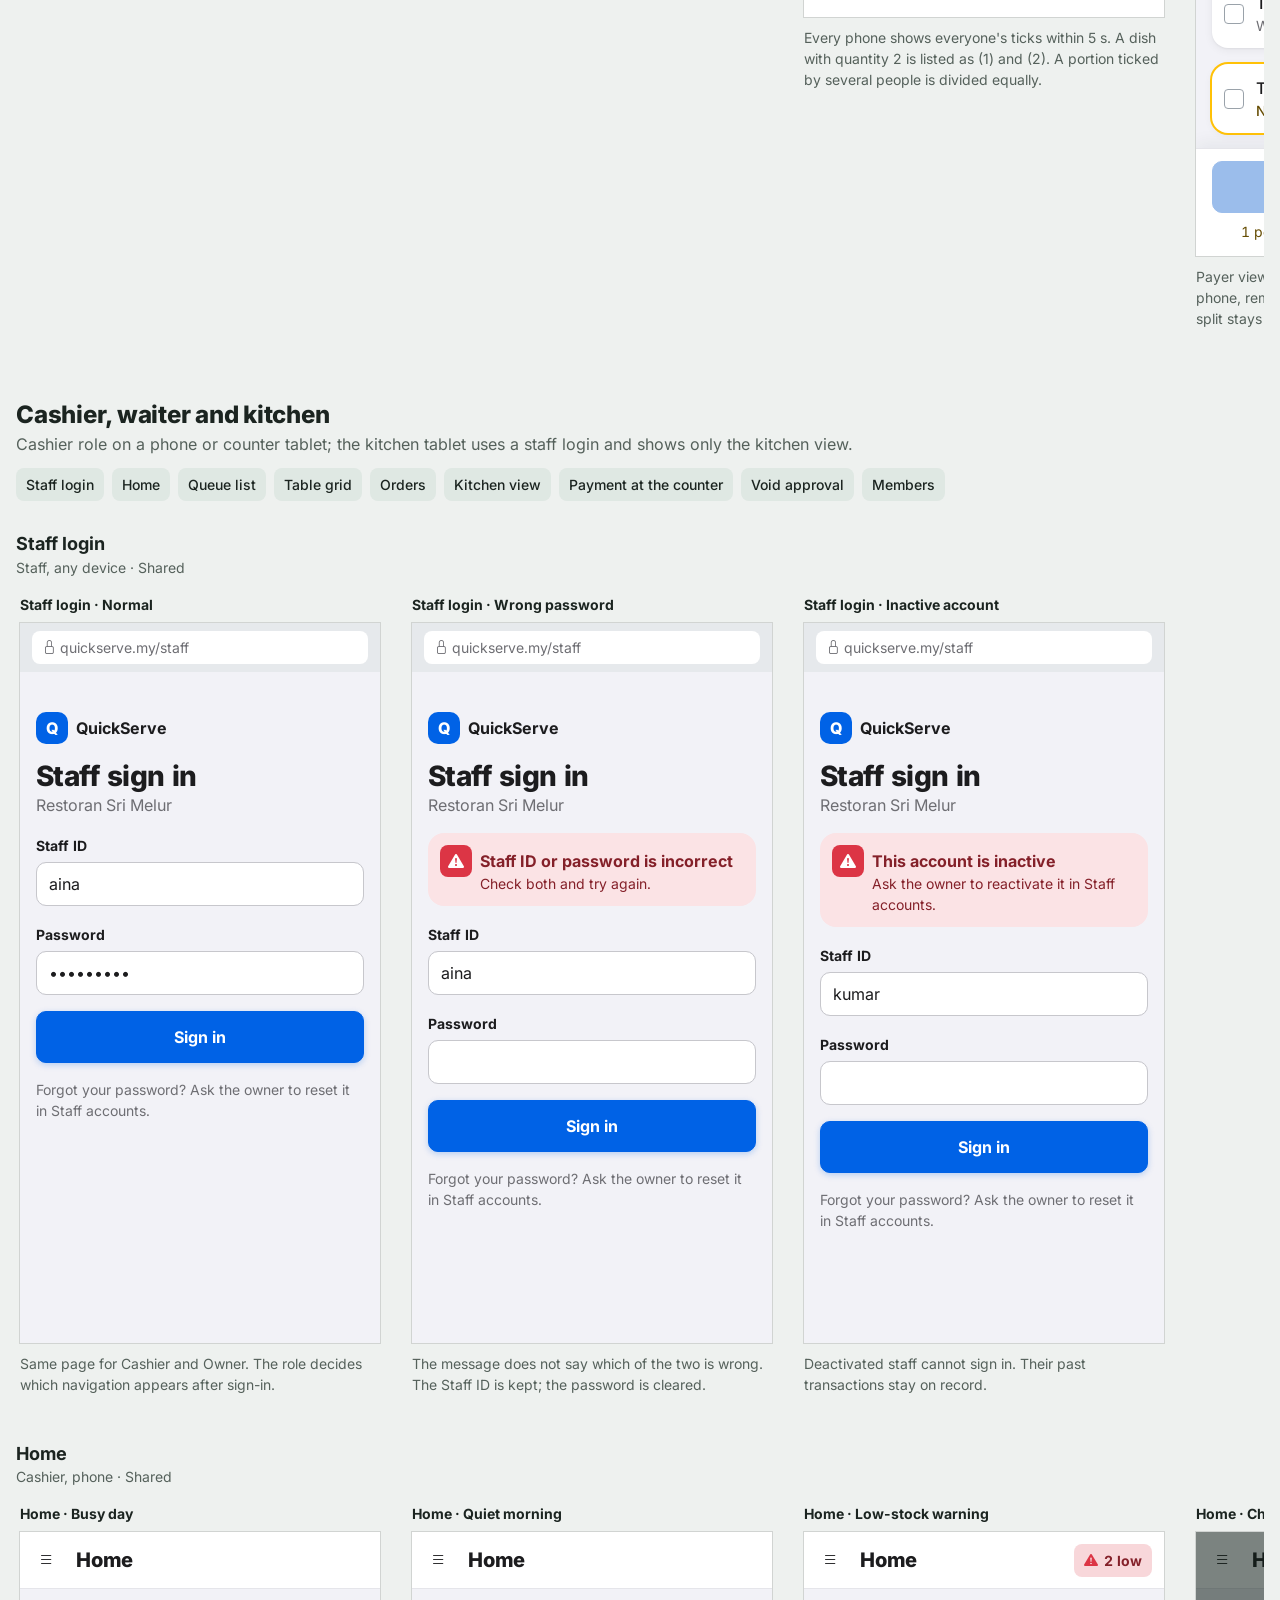
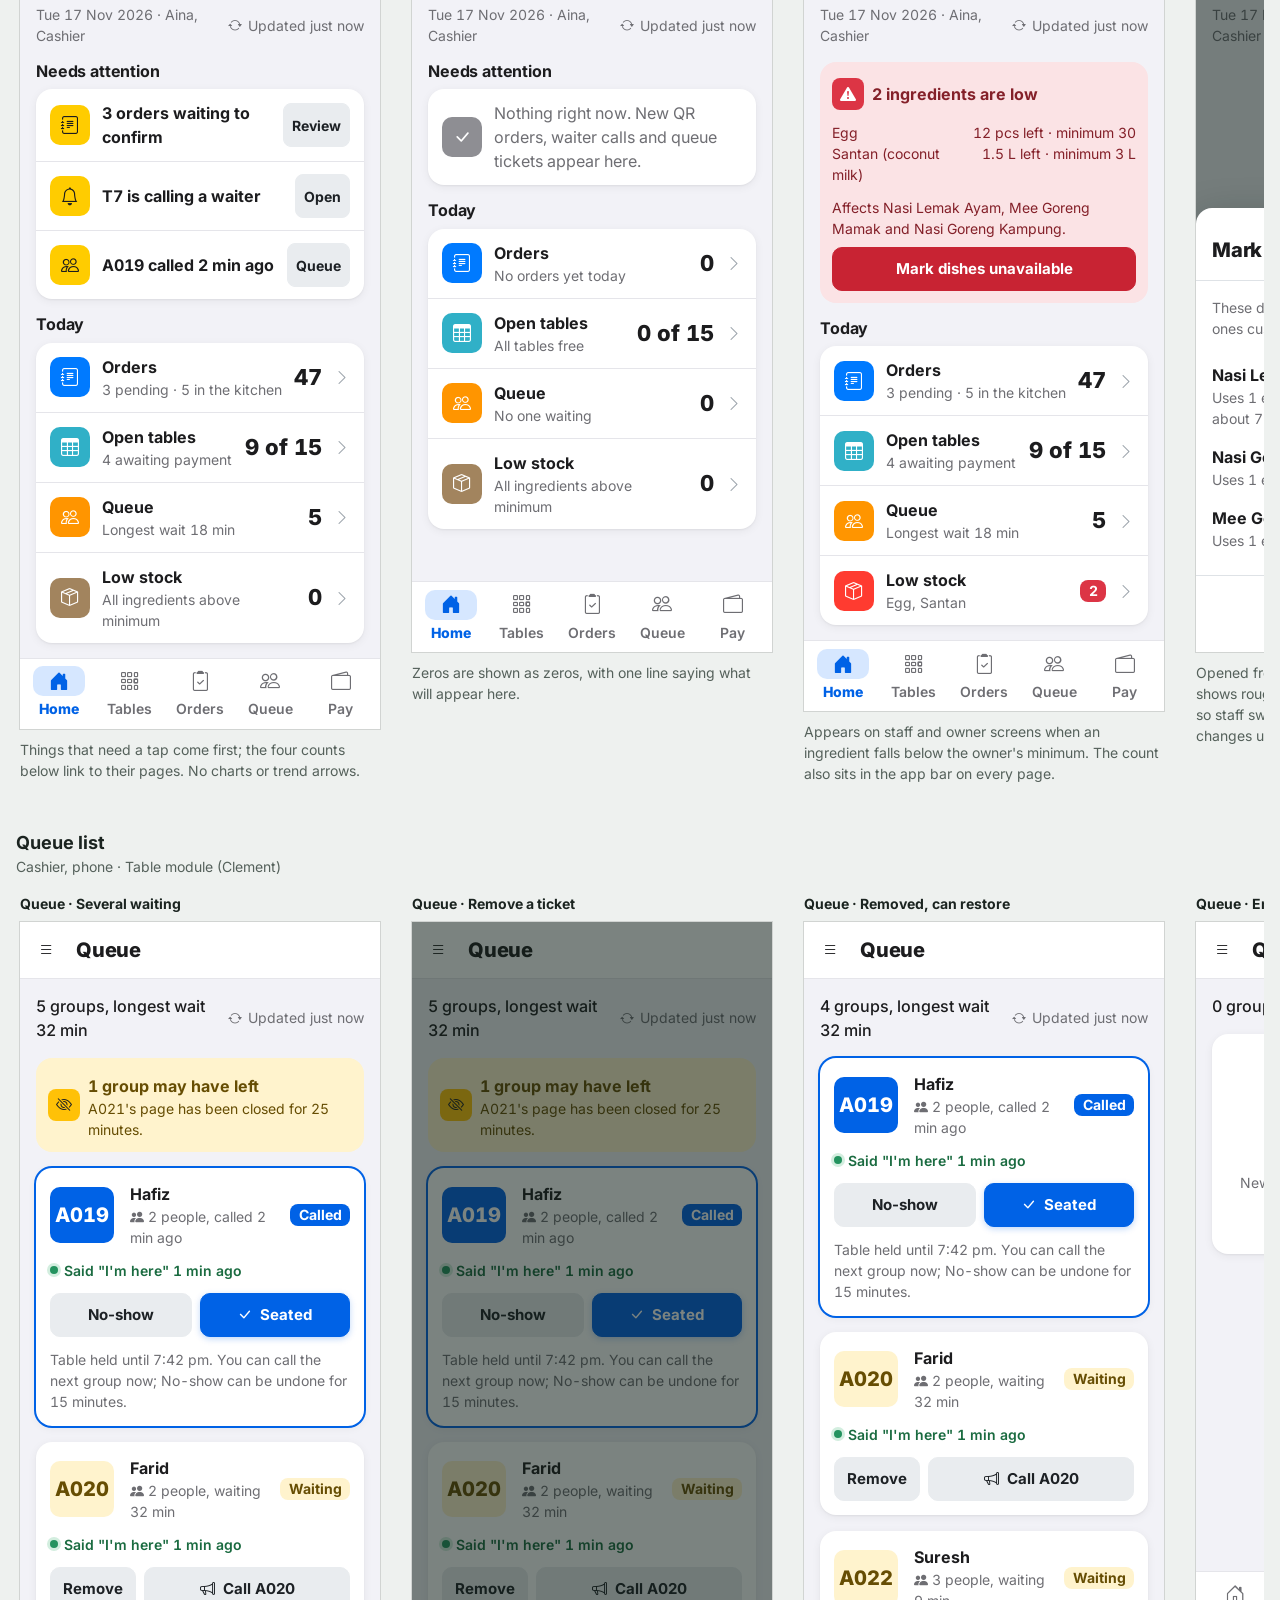
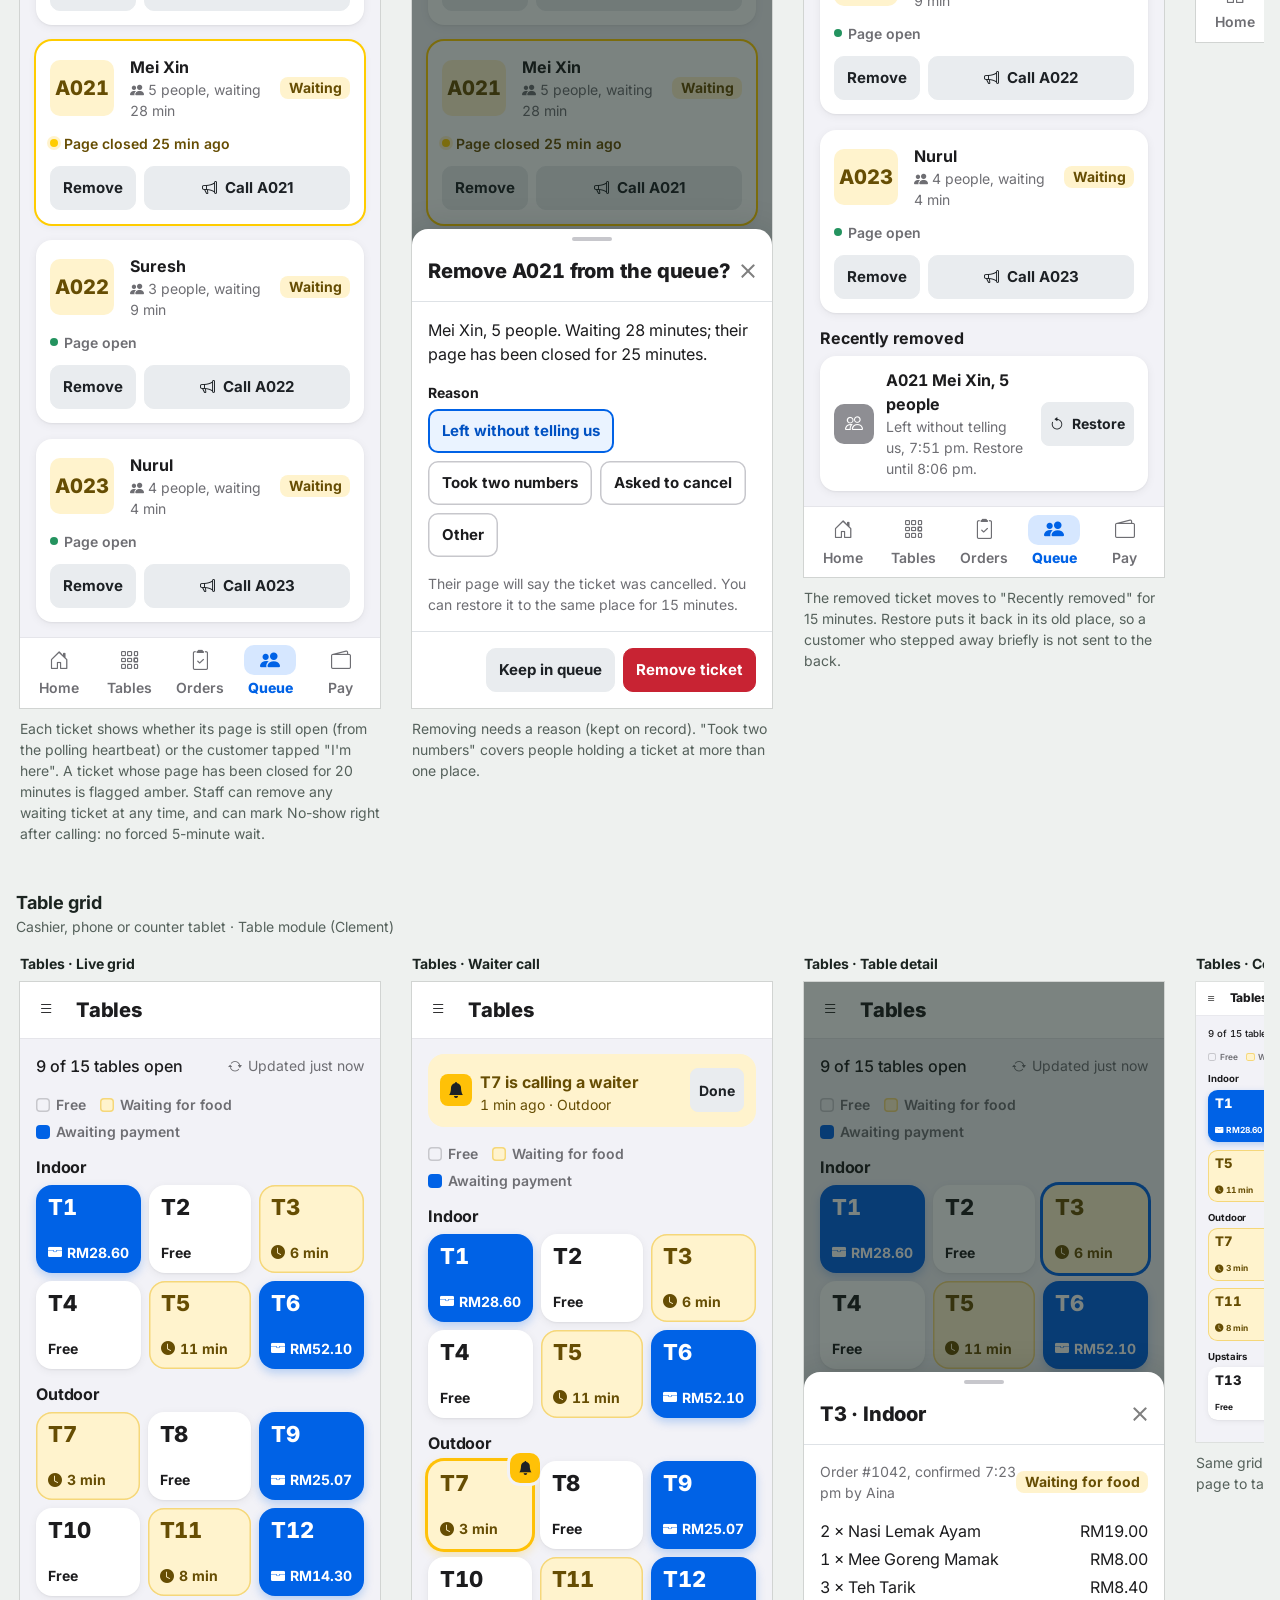
==== commit 4aa78b3c: "Close open UX items; queue removal, table-based party limit, waste log - Queue: staff can remove a w" ====
--- a/design/index.html
+++ b/design/index.html
@@ -400,19 +400,43 @@
 .qs-tile.wait { background: #FFCC00; color: #1C1C1E; } .qs-tile.red { background: #FF3B30; color: #fff; } .qs-tile.gray { background: #8E8E93; color: #fff; }
 .qs-cat .qs-tile { box-shadow: none; }
 .alert .qs-tile.gray, .qs-emp .qs-tile.gray { background: #E5E5EA; color: #6E6E73; }
+
+/* v3.1 additions: queue presence, chips, waste recording, notes, big stepper */
+.qs-step .btn:disabled { opacity: .35; }
+.qs-step.lg .btn { width: 56px; min-height: 52px; font-size: 1.25rem; } .qs-step.lg span { min-width: 44px; font-size: 1.375rem; }
+.qs-seen { display: inline-flex; align-items: center; gap: 6px; font-size: .875rem; font-weight: 600; color: var(--slate); }
+.qs-seen .pip { width: 8px; height: 8px; border-radius: 50%; background: #24935F; flex: 0 0 auto; }
+.qs-seen.here { color: #1A6B40; } .qs-seen.here .pip { background: #24935F; box-shadow: 0 0 0 3px #D3EEDF; }
+.qs-seen.gone { color: #664D03; } .qs-seen.gone .pip { background: #FFCC00; box-shadow: 0 0 0 3px #FFF3CD; }
+.qs-qcard.gone { box-shadow: 0 0 0 2px #FFCC00, var(--sh); }
+.qs-chipset { display: flex; flex-wrap: wrap; gap: 8px; }
+.qs-chip { display: inline-flex; align-items: center; gap: 6px; min-height: 44px; padding: 0 14px; border: 0; border-radius: var(--rs); background: #fff; box-shadow: inset 0 0 0 1.5px var(--line2); font: inherit; font-size: .9375rem; font-weight: 700; color: var(--ink); }
+.qs-chip.on { background: var(--p50); box-shadow: inset 0 0 0 2px var(--p600); color: var(--p700); }
+.dev-tb .qs-chip { min-height: 56px; padding: 0 18px; font-size: 1.125rem; }
+.qs-ing { display: grid; grid-template-columns: repeat(3, 1fr); gap: 10px; }
+.qs-ing button { min-height: 72px; border: 0; border-radius: var(--rm); background: #fff; box-shadow: inset 0 0 0 1.5px var(--line2); display: flex; align-items: center; gap: 12px; padding: 0 14px; font: inherit; font-size: 1.125rem; font-weight: 700; color: var(--ink); text-align: left; }
+.qs-ing button.on { background: var(--p50); box-shadow: inset 0 0 0 3px var(--p600); }
+.qs-ing small { display: block; font-size: .875rem; font-weight: 600; color: var(--slate); }
+.qs-note { display: flex; align-items: center; gap: 8px; min-height: 44px; padding: 0 12px; border-radius: var(--rs); background: var(--mist); font-size: .9375rem; }
+.qs-note .btn { margin-left: auto; min-height: 44px; padding: 0 4px; }
+.qs-was { color: var(--slate); text-decoration: line-through; }
+.qs-kbar .btn { min-height: 48px; font-size: 1rem; }
+.qs-ledger td.neg { color: #B02A37; font-weight: 700; } .qs-ledger td.pos { color: #1A6B40; font-weight: 700; }
+.qs-ledger tr.waste td { background: #FFF8E1; }
+.qs-table tr.table-warning { --bs-table-bg: #FFF8E1; --bs-table-color: #1C1C1E; }
 </style>
 </head>
 <body>
 <div class="board fit" id="board">
   <header class="board-head">
     <h1>QuickServe UI screens</h1>
-    <p>23 screens and 72 states for the browser-based POS, drawn in Bootstrap 5 with Bootstrap Icons so each one can be built as shown. The grey note under a frame says what triggers that state.</p>
+    <p>23 screens and 85 states for the browser-based POS, drawn in Bootstrap 5 with Bootstrap Icons so each one can be built as shown. The grey note under a frame says what triggers that state.</p>
     
 <details class="report" open>
-  <summary>验收报告 v3 <span>2026 年 11 月 17 日 · UI 对照简报 + UX 体验走查 + 自动检测</span></summary>
+  <summary>验收报告 v3.1 <span>2026 年 11 月 17 日 · UI 对照简报 + UX 体验走查 + 自动检测</span></summary>
 
   <div class="kpi">
-    <div><b>72</b>个状态，全部检测</div>
+    <div><b>85</b>个状态，全部检测</div>
     <div><b>0</b>处手机文字小于 14px</div>
     <div><b>0</b>个手机按钮低于 44px</div>
     <div><b>0</b>处文字对比度不达标 (WCAG AA)</div>
@@ -437,12 +461,20 @@
 
   <h3>3. UX 验收：按简报的 6 个关键流程走查</h3>
   <p>做法：以第一次使用的顾客、收银员、厨房和老板的身份，按简报里的流程一步步走，检查每一步是否知道下一步做什么、出错能否恢复、误操作能否撤回。</p>
-  <div class="rtab"><table><thead><tr><th>流程</th><th>做得好的地方</th><th>发现的问题</th><th>结果</th></tr></thead><tbody><tr><td>1. 排队</td><td>页面只剩号码、人数和排队组数，一眼看完；叫号时整页变亮青色，很难错过；离开排队前会先确认</td><td>没有声音以后，手机放进口袋就不会注意到叫号，而 iPhone 的浏览器也不能震动。建议店员叫号时同时口头喊号，并保留 5 分钟的留桌时间</td><td><span class="rs open">待处理</span></td></tr><tr><td>2. 扫码点餐</td><td>分类块好找，下单时就选付款方式，三步进度条，每页都有“呼叫服务员”</td><td>店员拒单后，顾客原来看不到结果。已新增“订单未被接受”状态，显示店员选的原因</td><td><span class="rs fixed">已修复</span></td></tr><tr><td>2. 扫码点餐</td><td></td><td>店员因库存不足改单后，顾客端没有“订单已被修改，新总额 RMxx”的提示</td><td><span class="rs open">待处理</span></td></tr><tr><td>2. 店员确认</td><td>待确认数量显示在标签上；库存不足时“确认”按钮变灰，主操作改为“修改”</td><td>新订单到达时店员手机没有声音或震动，只能等页面轮询刷新。建议加提示音和顶部提示条</td><td><span class="rs open">待处理</span></td></tr><tr><td>3. 付款</td><td>付款失败写清楚“没有扣款”，账单和优惠码都保留；现金页有找零计算</td><td>过期优惠码的提示只画在收银端，顾客自己输入时的错误状态没有画</td><td><span class="rs open">待处理</span></td></tr><tr><td>4. 分账</td><td>实时显示别人勾了什么，没认领的菜会阻止完成并说明原因，余数分给最后一人</td><td>名字重复的错误只写在备注里，没有画成画面</td><td><span class="rs open">待处理</span></td></tr><tr><td>5. 库存</td><td>水位条一眼看出哪些快用完；删除被食谱使用的食材会被阻止并说明原因</td><td>“标记菜品不可用”是一键批量操作，看不到会影响哪些菜。建议先弹窗列出菜品让人勾选</td><td><span class="rs open">待处理</span></td></tr><tr><td>6. 作废</td><td>需要老板账号和密码，原因、操作人、时间都保留，记录不删除</td><td></td><td><span class="rs pass">通过</span></td></tr><tr><td>厨房</td><td>字大、旧单在左、超过 10 分钟变琥珀色、每张单只有一个按钮</td><td>误点“已上菜”无法撤回。已新增 8 秒“撤销”提示</td><td><span class="rs fixed">已修复</span></td></tr><tr><td>菜单排版</td><td></td><td>数量加减按钮把菜名挤成 3–4 行。已把按钮移到价格那一行</td><td><span class="rs fixed">已修复</span></td></tr><tr><td>其他建议</td><td></td><td>加入排队：人数改成 1–12 的加减按钮，可以从源头避免输错。购物车：每道菜的备注框收起成“添加备注”链接。手机版桌子格子：点开后的详情还没画（平板版有）</td><td><span class="rs open">待处理</span></td></tr></tbody></table></div>
-
-  <h3>4. 验收方法和工具</h3>
+  <div class="rtab"><table><thead><tr><th>流程</th><th>做得好的地方</th><th>发现的问题和处理</th><th>结果</th></tr></thead><tbody><tr><td>1. 排队</td><td>页面只剩号码、人数和排队组数；叫号时整页变亮青色；离开排队前会先确认</td><td>没有声音，手机放进口袋就可能错过叫号，而且 iPhone 的浏览器不能震动。已用“快轮到时问你还在吗”和“页面是否开着”来弥补。建议店员叫号时也喊出号码</td><td><span class="rs open">待处理</span></td></tr><tr><td>1. 排队：拿号后跑掉</td><td></td><td>原来店员必须先叫号，再等 5 分钟才能取消，整条队伍会被卡住。现在：店员随时可以移除等待中的号码（要选原因），15 分钟内能恢复到原位置；页面关闭超过 20 分钟的号码会标成琥珀色；前面剩 2 组时顾客要点“我在”；叫号后可以马上叫下一组</td><td><span class="rs fixed">已修复</span></td></tr><tr><td>1. 排队：人数上限</td><td></td><td>原来写死 1–12 人。现在默认等于最大桌子的座位数（T13，8 人），老板也可以自定上限（例如拼桌后 12 人）。人数改用加减按钮，到上限时 + 变灰，并提示“请到柜台找店员拼桌”</td><td><span class="rs fixed">已修复</span></td></tr><tr><td>2. 扫码点餐</td><td>分类块好找，下单时就选付款方式，三步进度条，每页都有“呼叫服务员”</td><td>店员拒单或改单后，顾客原来都看不到。现在新增“订单未被接受”和“店员修改了你的订单”两个状态，改单会显示改了什么和新总额。购物车的备注框收起成“添加备注”链接</td><td><span class="rs fixed">已修复</span></td></tr><tr><td>2. 店员确认</td><td>待确认数量显示在标签上；库存不足时“确认”按钮变灰，改为“修改”</td><td>新订单原来没有提示。现在所有店员页面顶部会出现提示条，Orders 标签的数字也会增加；柜台平板可以在设置里打开提示音，默认关闭</td><td><span class="rs fixed">已修复</span></td></tr><tr><td>3. 付款</td><td>付款失败写清楚“没有扣款”，账单和优惠码都保留；现金页有找零计算</td><td>顾客自己输入过期优惠码时的画面原来没画，已补上：错误写在输入框下面，并注明到期日</td><td><span class="rs fixed">已修复</span></td></tr><tr><td>4. 分账</td><td>实时显示别人勾了什么，没认领的菜会阻止完成并说明原因，余数分给最后一人</td><td>名字重复的错误原来没画，已补上，并建议加一个字母区分</td><td><span class="rs fixed">已修复</span></td></tr><tr><td>5. 库存：打翻和多用</td><td>水位条一眼看出快用完的食材；被食谱使用的食材不能删除</td><td>原来只能等盘点时用“调整”一笔带过，看不出原因。现在厨房平板有“记录损耗”大按钮（选食材、数量、原因，可以关联订单），每种食材都有完整的库存流水。同一道菜经常多用时，系统会提示老板改食谱</td><td><span class="rs fixed">已修复</span></td></tr><tr><td>5. 低库存</td><td></td><td>“标记菜品不可用”原来是一键批量。现在会先弹出菜品清单，逐个开关，并显示库存大约还够做几份</td><td><span class="rs fixed">已修复</span></td></tr><tr><td>6. 作废</td><td>需要老板账号和密码，原因、操作人、时间都保留，记录不删除</td><td></td><td><span class="rs pass">通过</span></td></tr><tr><td>厨房</td><td>字大、旧单在左、超过 10 分钟变琥珀色、每张单只有一个按钮</td><td>误点“已上菜”可以在 8 秒内撤销</td><td><span class="rs fixed">已修复</span></td></tr><tr><td>收银员手机：桌子</td><td></td><td>点开桌子后的详情原来只有平板版有。现在手机版会从底部弹出订单，带“修改订单”和“收款”按钮</td><td><span class="rs fixed">已修复</span></td></tr></tbody></table></div>
+
+  <h3>4. 这次确定的业务规则（需要同步到简报和后端）</h3>
+  <ul>
+    <li><b>排队移除：</b>店员可以随时移除等待中的号码，必须选原因（人走了、重复取号、顾客要求、其他），系统记录是谁、什么时间。15 分钟内可以恢复到原位置。简报原来写的“叫号 5 分钟后才能标记过号”改为：叫号后可以马上标记过号，同样 15 分钟内可撤回；5 分钟只是留桌时间，不再挡住叫下一组。</li>
+    <li><b>页面在线状态：</b>顾客排队页本来就每 5 秒刷新一次，后端只需记下每张号码最后一次刷新的时间。超过老板设定的分钟数（默认 20）就在店员端标成“页面已关闭”。不需要短信，也不需要顾客注册。</li>
+    <li><b>人数上限：</b>默认等于“桌子设置”里座位最多的那张桌子；老板可以在设置里改成自定数字。加入排队和修改人数都使用同一个上限。</li>
+    <li><b>库存损耗：</b>新增一种库存记录“损耗”，原因有打翻、变质、烧焦、重做、加量，可以关联订单。它和“按食谱扣减”“入库”“盘点差异”并列，所以报表能分开看卖掉多少、浪费多少、去向不明多少。如果损耗总是出在同一道菜上，就说明食谱数量写错了，应该改食谱，而不是一直记损耗。</li>
+  </ul>
+
+  <h3>5. 验收方法和工具</h3>
   <ul>
     <li>从 GitHub 下载了两个前端 skill：<b>ui-ux-pro-max</b>（nextlevelbuilder），以及 Anthropic 官方的 <b>frontend-design</b>（和这里已安装的版本完全相同）。ui-ux-pro-max 的脚本被安全检查拦下，没有运行，改为直接读它的数据表：餐饮类推荐、配色、字体搭配，以及交付前检查清单。</li>
-    <li>自动检测用 Playwright 在浏览器里跑全部 72 个状态：逐个元素检查字号、点击区域高度、文字和背景的对比度、颜色用途、渐变、emoji、溢出和实际渲染的字体。另外还做了版面检测：①在每段文字和每个图标上取 5 个点，看有没有被别的元素（包括装饰线条）盖住；②检查内容有没有被容器裁掉或超出画面；③检查按钮、标签、标签页的文字有没有折成两行；④检查文字有没有被旁边的元素挤得太窄。这一项发现并修复了订单进度条“线条压住圆点”的问题。</li>
+    <li>自动检测用 Playwright 在浏览器里跑全部 85 个状态：逐个元素检查字号、点击区域高度、文字和背景的对比度、颜色用途、渐变、emoji、溢出和实际渲染的字体。另外还做了版面检测：①在每段文字和每个图标上取 5 个点，看有没有被别的元素（包括装饰线条）盖住；②检查内容有没有被容器裁掉或超出画面；③检查按钮、标签、标签页的文字有没有折成两行；④检查文字有没有被旁边的元素挤得太窄。这一项发现并修复了订单进度条“线条压住圆点”的问题。</li>
     <li>没有在真实手机上测试；二维码仍是占位图，不能扫描。</li>
   </ul>
 </details>
@@ -464,12 +496,16 @@
   <div><h1 class="h-page">Join the queue</h1><p class="mb-0 text-body-secondary">We will call your number on this page when a table is ready.</p></div>
   <div class="alert alert-secondary d-flex gap-2 mb-0" role="status"><span class="qs-ai"><i class="bi bi-people" aria-hidden="true"></i></span><div><div class="fw-semibold">6 groups in the queue</div><div class="small">We will call your number on this page.</div></div></div>
   <div class=""><label class="form-label" for="f15">Your name</label><input class="form-control" id="f15" type="text" value="Nurul"></div>
-  <div class=""><label class="form-label" for="f16">Party size</label><input class="form-control" id="f16" type="number" value="4"><div class="form-text">1 to 12 people. For bigger groups, please see our staff.</div></div></main><div class="qs-bar"><button type="button" class="btn btn-primary btn-lg w-100">Get my queue number</button></div></div><p class="note">Opened by the queue QR at the door. No login, one task on the screen.</p></figure>
-        <figure class="state state-ph"><figcaption>Join queue · Party size invalid</figcaption><div class="dev dev-ph"><div class="qs-url"><span><i class="bi bi-lock" aria-hidden="true"></i> quickserve.my/q</span></div><header class="qs-chd"><div class="flex-grow-1 min-w-0"><div class="qs-chd-k">Restoran Sri Melur</div><div class="qs-chd-t">Walk-in queue</div></div></header><main class="qs-body">
+  <div><div class="form-label" id="pax-l">Party size</div>
+  <div class="d-flex align-items-center justify-content-between gap-3"><div class="qs-step lg" role="group" aria-label="Party size"><button type="button" class="btn btn-link" aria-label="Decrease"><i class="bi bi-dash-lg" aria-hidden="true"></i></button><span>4</span><button type="button" class="btn btn-link" aria-label="Increase"><i class="bi bi-plus-lg" aria-hidden="true"></i></button></div><span class="small text-secondary text-end">1 to 8 people</span></div>
+  <div class="form-text">Our largest table seats 8.</div></div></main><div class="qs-bar"><button type="button" class="btn btn-primary btn-lg w-100">Get my queue number</button></div></div><p class="note">Opened by the queue QR at the door. No login, one task on the screen. Party size uses + and − instead of typing, so it can't be left empty or set to 0.</p></figure>
+        <figure class="state state-ph"><figcaption>Join queue · Party size invalid (over the limit)</figcaption><div class="dev dev-ph"><div class="qs-url"><span><i class="bi bi-lock" aria-hidden="true"></i> quickserve.my/q</span></div><header class="qs-chd"><div class="flex-grow-1 min-w-0"><div class="qs-chd-k">Restoran Sri Melur</div><div class="qs-chd-t">Walk-in queue</div></div></header><main class="qs-body">
   <div><h1 class="h-page">Join the queue</h1><p class="mb-0 text-body-secondary">We will call your number on this page when a table is ready.</p></div>
   <div class="alert alert-secondary d-flex gap-2 mb-0" role="status"><span class="qs-ai"><i class="bi bi-people" aria-hidden="true"></i></span><div><div class="fw-semibold">6 groups in the queue</div><div class="small">We will call your number on this page.</div></div></div>
-  <div class=""><label class="form-label" for="f17">Your name</label><input class="form-control" id="f17" type="text" value="Nurul"></div>
-  <div class=""><label class="form-label" for="f18">Party size</label><input class="form-control is-invalid" id="f18" type="number" value="0"><div class="invalid-feedback d-block">Enter a party size from 1 to 12.</div></div></main><div class="qs-bar"><button type="button" class="btn btn-primary btn-lg w-100">Get my queue number</button></div></div><p class="note">Party size must be 1 to 12. The message sits under the field and the button stays enabled, so the customer can fix it and resubmit.</p></figure>
+  <div class=""><label class="form-label" for="f16">Your name</label><input class="form-control" id="f16" type="text" value="Nurul"></div>
+  <div><div class="form-label" id="pax-l">Party size</div>
+  <div class="d-flex align-items-center justify-content-between gap-3"><div class="qs-step lg" role="group" aria-label="Party size"><button type="button" class="btn btn-link" aria-label="Decrease"><i class="bi bi-dash-lg" aria-hidden="true"></i></button><span>8</span><button type="button" class="btn btn-link" aria-label="Increase" disabled><i class="bi bi-plus-lg" aria-hidden="true"></i></button></div><span class="small text-secondary text-end">1 to 8 people</span></div>
+  <div class="mt-2"><div class="alert alert-warning d-flex gap-2 mb-0" role="status"><span class="qs-ai"><i class="bi bi-people" aria-hidden="true"></i></span><div><div class="fw-semibold">More than 8 people?</div><div class="small">Our largest table seats 8. Please speak to our staff at the counter so we can join tables for you.</div></div></div></div></div></main><div class="qs-bar"><button type="button" class="btn btn-primary btn-lg w-100">Get my queue number</button></div></div><p class="note">The limit comes from the largest table in Table setup (T13, 8 seats), or from the owner's own limit in Settings, so it changes when tables change. The + button stops at the limit, so an invalid number can't be entered; the message says what to do instead.</p></figure>
       </div>
     </section>
     <section class="screen" id="my-ticket">
@@ -491,13 +527,19 @@
   <div class="no">A023</div>
   <div class="meta"><span><i class="bi bi-people-fill" aria-hidden="true"></i> 4 pax</span><span class="dot"></span><span>Waiting</span></div>
   <div class="time">Joined 17 Nov 2026, 7:31 pm</div>
-</section></main><div class="qs-overlay qs-sheet"><div class="modal-content qs-modal" style="width:480px" role="dialog" aria-label="How many people?"><div class="modal-header"><h2 class="modal-title fs-5">How many people?</h2><button type="button" class="btn-close" aria-label="Close"></button></div><div class="modal-body d-flex flex-column gap-3"><div class="d-flex align-items-center justify-content-between"><span class="fw-semibold">Party size</span><div class="qs-step" role="group" aria-label="Quantity"><button type="button" class="btn btn-link" aria-label="Decrease"><i class="bi bi-dash-lg" aria-hidden="true"></i></button><span>5</span><button type="button" class="btn btn-link" aria-label="Increase"><i class="bi bi-plus-lg" aria-hidden="true"></i></button></div></div><div class="small text-secondary">1 to 12 people. Your place in the queue stays the same.</div></div><div class="modal-footer"><button type="button" class="btn btn-outline-secondary">Cancel</button><button type="button" class="btn btn-primary">Save</button></div></div></div></div><p class="note">Party size can change while waiting. The place in the queue stays the same.</p></figure>
+</section></main><div class="qs-overlay qs-sheet"><div class="modal-content qs-modal" style="width:480px" role="dialog" aria-label="How many people?"><div class="modal-header"><h2 class="modal-title fs-5">How many people?</h2><button type="button" class="btn-close" aria-label="Close"></button></div><div class="modal-body d-flex flex-column gap-3"><div class="d-flex align-items-center justify-content-between"><span class="fw-semibold">Party size</span><div class="qs-step" role="group" aria-label="Party size"><button type="button" class="btn btn-link" aria-label="Decrease"><i class="bi bi-dash-lg" aria-hidden="true"></i></button><span>5</span><button type="button" class="btn btn-link" aria-label="Increase"><i class="bi bi-plus-lg" aria-hidden="true"></i></button></div></div><div class="small text-secondary">1 to 8 people (our largest table). Your place in the queue stays the same.</div></div><div class="modal-footer"><button type="button" class="btn btn-outline-secondary">Cancel</button><button type="button" class="btn btn-primary">Save</button></div></div></div></div><p class="note">Party size can change while waiting. The place in the queue stays the same.</p></figure>
         <figure class="state state-ph"><figcaption>My ticket · Leave the queue?</figcaption><div class="dev dev-ph"><div class="qs-url"><span><i class="bi bi-lock" aria-hidden="true"></i> quickserve.my/q/A023</span></div><header class="qs-qhead"><div class="qs-lang" role="group" aria-label="Language"><button type="button" class="on" aria-pressed="true">EN</button><button type="button">BM</button><button type="button">中文</button></div><div class="qs-qlogo"><i class="bi bi-shop" aria-hidden="true"></i></div><div class="qs-qname">Restoran Sri Melur</div><div class="qs-qsub"><span class="live"></span>Live queue</div></header><main class="qs-body"><section class="qs-qcard2 waiting" aria-label="Your queue ticket">
   <div class="lbl">Your queue number</div>
   <div class="no">A023</div>
   <div class="meta"><span><i class="bi bi-people-fill" aria-hidden="true"></i> 4 pax</span><span class="dot"></span><span>Waiting</span></div>
   <div class="time">Joined 17 Nov 2026, 7:31 pm</div>
 </section></main><div class="qs-overlay qs-sheet"><div class="modal-content qs-modal" style="width:480px" role="dialog" aria-label="Leave the queue?"><div class="modal-header"><h2 class="modal-title fs-5">Leave the queue?</h2><button type="button" class="btn-close" aria-label="Close"></button></div><div class="modal-body d-flex flex-column gap-3"><div>A023 will be cancelled. To come back you will need a new number at the back of the queue.</div></div><div class="modal-footer"><button type="button" class="btn btn-outline-secondary">Stay in queue</button><button type="button" class="btn btn-danger">Leave queue</button></div></div></div></div><p class="note">Leaving cannot be undone, so it asks once. Staying is the default button.</p></figure>
+        <figure class="state state-ph"><figcaption>My ticket · Are you still here?</figcaption><div class="dev dev-ph"><div class="qs-url"><span><i class="bi bi-lock" aria-hidden="true"></i> quickserve.my/q/A023</span></div><header class="qs-qhead"><div class="qs-lang" role="group" aria-label="Language"><button type="button" class="on" aria-pressed="true">EN</button><button type="button">BM</button><button type="button">中文</button></div><div class="qs-qlogo"><i class="bi bi-shop" aria-hidden="true"></i></div><div class="qs-qname">Restoran Sri Melur</div><div class="qs-qsub"><span class="live"></span>Live queue</div></header><main class="qs-body"><section class="qs-qcard2 waiting" aria-label="Your queue ticket">
+  <div class="lbl">Your queue number</div>
+  <div class="no">A023</div>
+  <div class="meta"><span><i class="bi bi-people-fill" aria-hidden="true"></i> 4 pax</span><span class="dot"></span><span>Waiting</span></div>
+  <div class="time">Joined 17 Nov 2026, 7:31 pm</div>
+</section></main><div class="qs-overlay qs-sheet"><div class="modal-content qs-modal" style="width:480px" role="dialog" aria-label="Your turn is coming soon"><div class="modal-header"><h2 class="modal-title fs-5">Your turn is coming soon</h2><button type="button" class="btn-close" aria-label="Close"></button></div><div class="modal-body d-flex flex-column gap-3"><div class="d-flex flex-column align-items-center text-center gap-2"><span class="qs-tile c-blue xl"><i class="bi bi-person-check" aria-hidden="true"></i></span><div>2 groups are ahead of you. Are you still nearby?</div></div></div><div class="modal-footer"><button type="button" class="btn btn-outline-secondary">Leave the queue</button><button type="button" class="btn btn-primary"><i class="bi bi-check-lg me-2" aria-hidden="true"></i>I'm here</button></div></div></div></div><p class="note">Shown when 2 groups are ahead. "I'm here" tells staff this group is still nearby, so staff can tell real customers from people who took a number and left.</p></figure>
         <figure class="state state-ph"><figcaption>My ticket · Called</figcaption><div class="dev dev-ph qs-teal"><div class="qs-url"><span><i class="bi bi-lock" aria-hidden="true"></i> quickserve.my/q/A023</span></div><header class="qs-qhead"><div class="qs-lang" role="group" aria-label="Language"><button type="button" class="on" aria-pressed="true">EN</button><button type="button">BM</button><button type="button">中文</button></div><div class="qs-qlogo"><i class="bi bi-shop" aria-hidden="true"></i></div><div class="qs-qname">Restoran Sri Melur</div><div class="qs-qsub"><span class="live"></span>Live queue</div></header><main class="qs-body">
     <section class="qs-qcard2 called" aria-label="Your queue ticket">
   <div class="lbl">Your table is ready</div>
@@ -506,6 +548,14 @@
   <div class="time">Please come to the counter now</div>
 </section>
     <div class="qs-heldcard"><div class="fw-bold">Show this number to our staff</div><div class="small">Your table is held until 7:42 pm (5 minutes).</div></div></main></div><p class="note">When staff tap Call, the whole page turns bright teal and the phone vibrates (Android only; iPhone browsers cannot vibrate). No sound.</p></figure>
+        <figure class="state state-ph"><figcaption>My ticket · Removed by staff</figcaption><div class="dev dev-ph"><div class="qs-url"><span><i class="bi bi-lock" aria-hidden="true"></i> quickserve.my/q/A023</span></div><header class="qs-qhead"><div class="qs-lang" role="group" aria-label="Language"><button type="button" class="on" aria-pressed="true">EN</button><button type="button">BM</button><button type="button">中文</button></div><div class="qs-qlogo"><i class="bi bi-shop" aria-hidden="true"></i></div><div class="qs-qname">Restoran Sri Melur</div><div class="qs-qsub"><span class="live"></span>Live queue</div></header><main class="qs-body">
+    <section class="qs-qcard2 gone" aria-label="Your queue ticket">
+  <div class="lbl">This ticket was cancelled</div>
+  <div class="no text-decoration-line-through">A023</div>
+  <div class="meta"><span><i class="bi bi-people-fill" aria-hidden="true"></i> 4 pax</span><span class="dot"></span><span>Removed by staff</span></div>
+  <div class="time">7:51 pm: we could not find you</div>
+</section>
+    <div class="alert alert-secondary d-flex gap-2 mb-0" role="status"><span class="qs-ai"><i class="bi bi-info-circle" aria-hidden="true"></i></span><div><div class="fw-semibold">Still here?</div><div class="small">Speak to our staff within 15 minutes and they can put you back in your old place.</div></div></div></main><div class="qs-bar"><button type="button" class="btn btn-primary btn-lg w-100">Get a new queue number</button></div></div><p class="note">Staff removed the ticket (for example the page had been closed for 20 minutes). Staff can restore it to its old place within 15 minutes, so a customer who was only away briefly is not punished.</p></figure>
         <figure class="state state-ph"><figcaption>My ticket · No-show</figcaption><div class="dev dev-ph"><div class="qs-url"><span><i class="bi bi-lock" aria-hidden="true"></i> quickserve.my/q/A023</span></div><header class="qs-qhead"><div class="qs-lang" role="group" aria-label="Language"><button type="button" class="on" aria-pressed="true">EN</button><button type="button">BM</button><button type="button">中文</button></div><div class="qs-qlogo"><i class="bi bi-shop" aria-hidden="true"></i></div><div class="qs-qname">Restoran Sri Melur</div><div class="qs-qsub"><span class="live"></span>Live queue</div></header><main class="qs-body">
     <section class="qs-qcard2 gone" aria-label="Your queue ticket">
   <div class="lbl">This ticket has expired</div>
@@ -580,17 +630,17 @@
     <div class="d-flex flex-column gap-2 pb-3 border-bottom">
   <div class="d-flex justify-content-between fw-medium"><span>Nasi Lemak Ayam</span><span>RM19.00</span></div>
   <div class="d-flex justify-content-between align-items-center"><div class="qs-step" role="group" aria-label="Quantity"><button type="button" class="btn btn-link" aria-label="Decrease"><i class="bi bi-dash-lg" aria-hidden="true"></i></button><span>2</span><button type="button" class="btn btn-link" aria-label="Increase"><i class="bi bi-plus-lg" aria-hidden="true"></i></button></div><button type="button" class="btn btn-link">Remove</button></div>
-  <div class=""><input class="form-control" id="f1" type="text" aria-label="Note for Nasi Lemak Ayam" value="Less spicy"></div></div><div class="d-flex flex-column gap-2 pb-3 border-bottom">
+  <div class="qs-note"><i class="bi bi-chat-left-text" aria-hidden="true"></i><span>Less spicy</span><button type="button" class="btn btn-link">Edit</button></div></div><div class="d-flex flex-column gap-2 pb-3 border-bottom">
   <div class="d-flex justify-content-between fw-medium"><span>Mee Goreng Mamak</span><span>RM8.00</span></div>
-  <div class="d-flex justify-content-between align-items-center"><div class="qs-step" role="group" aria-label="Quantity"><button type="button" class="btn btn-link" aria-label="Decrease"><i class="bi bi-dash-lg" aria-hidden="true"></i></button><span>1</span><button type="button" class="btn btn-link" aria-label="Increase"><i class="bi bi-plus-lg" aria-hidden="true"></i></button></div><button type="button" class="btn btn-link">Remove</button></div>
-  <div class=""><input class="form-control" id="f2" type="text" aria-label="Note for Mee Goreng Mamak" placeholder="Add a note for the kitchen"></div></div><div class="d-flex flex-column gap-2 pb-3 border-bottom">
+  <div class="d-flex justify-content-between align-items-center"><div class="qs-step" role="group" aria-label="Quantity"><button type="button" class="btn btn-link" aria-label="Decrease" disabled><i class="bi bi-dash-lg" aria-hidden="true"></i></button><span>1</span><button type="button" class="btn btn-link" aria-label="Increase"><i class="bi bi-plus-lg" aria-hidden="true"></i></button></div><button type="button" class="btn btn-link">Remove</button></div>
+  <button type="button" class="btn btn-link align-self-start px-0"><i class="bi bi-plus-lg me-2" aria-hidden="true"></i>Add a note for the kitchen</button></div><div class="d-flex flex-column gap-2 pb-3 border-bottom">
   <div class="d-flex justify-content-between fw-medium"><span>Teh Tarik</span><span>RM8.40</span></div>
   <div class="d-flex justify-content-between align-items-center"><div class="qs-step" role="group" aria-label="Quantity"><button type="button" class="btn btn-link" aria-label="Decrease"><i class="bi bi-dash-lg" aria-hidden="true"></i></button><span>3</span><button type="button" class="btn btn-link" aria-label="Increase"><i class="bi bi-plus-lg" aria-hidden="true"></i></button></div><button type="button" class="btn btn-link">Remove</button></div>
-  <div class=""><input class="form-control" id="f3" type="text" aria-label="Note for Teh Tarik" value="1 kurang manis"></div></div>
+  <div class="qs-note"><i class="bi bi-chat-left-text" aria-hidden="true"></i><span>1 kurang manis</span><button type="button" class="btn btn-link">Edit</button></div></div>
     <div class="d-flex flex-column gap-1 small"><div class="d-flex justify-content-between gap-3"><span>Subtotal</span><span class="text-nowrap">RM35.40</span></div><div class="d-flex justify-content-between gap-3"><span>Service charge (10%)</span><span class="text-nowrap">RM3.54</span></div><div class="d-flex justify-content-between gap-3"><span>SST (6%)</span><span class="text-nowrap">RM2.34</span></div><hr class="my-1"><div class="d-flex justify-content-between gap-3 fs-5 fw-semibold"><span>Total</span><span class="text-nowrap">RM41.28</span></div></div>
     <fieldset class="d-flex flex-column gap-2"><legend class="fs-6 fw-semibold mb-0">How will you pay?</legend>
       <label class="qs-opt on"><span class="qs-tile solid"><i class="bi bi-credit-card" aria-hidden="true"></i></span><span class="flex-grow-1"><span class="d-block fw-semibold">Card or e-wallet</span><span class="d-block small text-body-secondary">Pay on this page once staff confirm your order.</span></span><input class="form-check-input mt-0 flex-shrink-0" type="radio" name="how" checked></label>
-      <label class="qs-opt"><span class="qs-tile gray"><i class="bi bi-cash" aria-hidden="true"></i></span><span class="flex-grow-1"><span class="d-block fw-semibold">Cash at the counter</span><span class="d-block small text-body-secondary">Quote table T3 to the cashier.</span></span><input class="form-check-input mt-0 flex-shrink-0" type="radio" name="how"></label></fieldset></main><div class="qs-bar"><button type="button" class="btn btn-primary btn-lg w-100">Send order · RM41.28</button></div></div><p class="note">Quantity is limited to 1 to 20 per dish. The payment method is chosen here, before the order is sent.</p></figure>
+      <label class="qs-opt"><span class="qs-tile gray"><i class="bi bi-cash" aria-hidden="true"></i></span><span class="flex-grow-1"><span class="d-block fw-semibold">Cash at the counter</span><span class="d-block small text-body-secondary">Quote table T3 to the cashier.</span></span><input class="form-check-input mt-0 flex-shrink-0" type="radio" name="how"></label></fieldset></main><div class="qs-bar"><button type="button" class="btn btn-primary btn-lg w-100">Send order · RM41.28</button></div></div><p class="note">Quantity is limited to 1 to 20 per dish. Notes stay folded behind a link until the customer adds one. The payment method is chosen here, before the order is sent.</p></figure>
         <figure class="state state-ph"><figcaption>Order status · Waiting for confirmation</figcaption><div class="dev dev-ph"><div class="qs-url"><span><i class="bi bi-lock" aria-hidden="true"></i> quickserve.my/t/T3</span></div><header class="qs-chd"><div class="flex-grow-1 min-w-0"><div class="qs-chd-k">Restoran Sri Melur</div><div class="qs-chd-t">Table T3</div></div><button type="button" class="btn btn-outline-secondary"><i class="bi bi-bell me-2" aria-hidden="true"></i>Call waiter</button></header><main class="qs-body"><h1 class="fs-4">Order status</h1><div class="qs-steps">
   <div class="done"><div class="dot"><i class="bi bi-check-lg" aria-hidden="true"></i></div>Sent</div>
   <div class="now"><div class="dot"><i class="bi bi-clock" aria-hidden="true"></i></div>Confirmed</div>
@@ -605,6 +655,15 @@
   <div class="d-flex justify-content-between align-items-center"><h2 class="fs-6">Order #1042</h2><span class="text-secondary">7:21 pm</span></div>
   <div class="d-flex justify-content-between gap-3"><span>2 × Nasi Lemak Ayam</span><span class="text-nowrap">RM19.00</span></div><div class="text-secondary">Note: less spicy</div><div class="d-flex justify-content-between gap-3"><span>1 × Mee Goreng Mamak</span><span class="text-nowrap">RM8.00</span></div><div class="d-flex justify-content-between gap-3"><span>3 × Teh Tarik</span><span class="text-nowrap">RM8.40</span></div>
   <hr class="my-1"><div class="d-flex justify-content-between gap-3 fw-semibold"><span>Total incl. service charge and SST</span><span class="text-nowrap">RM41.28</span></div><div class="d-flex justify-content-between gap-3"><span><span class="text-secondary">Paying by</span></span><span class="text-nowrap">Card or e-wallet</span></div></div></div><div class="text-center"><div class="qs-upd"><i class="bi bi-arrow-repeat" aria-hidden="true"></i> Updated just now</div></div></main><div class="qs-bar"><button type="button" class="btn btn-primary btn-lg w-100">Pay now · RM41.28</button><button type="button" class="btn btn-outline-primary w-100">Add more dishes</button></div></div><p class="note">Pay now appears because the customer chose card or e-wallet.</p></figure>
+        <figure class="state state-ph"><figcaption>Order status · Changed by staff</figcaption><div class="dev dev-ph"><div class="qs-url"><span><i class="bi bi-lock" aria-hidden="true"></i> quickserve.my/t/T3</span></div><header class="qs-chd"><div class="flex-grow-1 min-w-0"><div class="qs-chd-k">Restoran Sri Melur</div><div class="qs-chd-t">Table T3</div></div><button type="button" class="btn btn-outline-secondary"><i class="bi bi-bell me-2" aria-hidden="true"></i>Call waiter</button></header><main class="qs-body">
+    <h1 class="fs-4">Order status</h1><div class="qs-steps">
+  <div class="done"><div class="dot"><i class="bi bi-check-lg" aria-hidden="true"></i></div>Sent</div>
+  <div class="now"><div class="dot"><i class="bi bi-clock" aria-hidden="true"></i></div>Confirmed</div>
+  <div class=""><div class="dot"></div>Served</div></div>
+    <div class="alert alert-warning d-flex gap-2 mb-0" role="status"><span class="qs-ai"><i class="bi bi-pencil" aria-hidden="true"></i></span><div><div class="fw-semibold">Staff changed your order</div><div class="small">We only have enough egg for 1 Nasi Lemak Ayam. Aina changed 2 to 1 at 7:24 pm.</div></div></div>
+    <div class="card"><div class="card-body d-flex flex-column gap-2 small"><h2 class="fs-6">Order #1042</h2>
+      <div class="d-flex justify-content-between gap-3"><span><span><span class="qs-was">2</span> 1 × Nasi Lemak Ayam</span></span><span class="text-nowrap"><span><span class="qs-was">RM19.00</span> RM9.50</span></span></div><div class="d-flex justify-content-between gap-3"><span>1 × Mee Goreng Mamak</span><span class="text-nowrap">RM8.00</span></div><div class="d-flex justify-content-between gap-3"><span>3 × Teh Tarik</span><span class="text-nowrap">RM8.40</span></div><hr class="my-1">
+      <div class="d-flex justify-content-between gap-3 fw-semibold"><span>New total incl. service charge and SST</span><span class="text-nowrap"><span><span class="qs-was">RM41.28</span> RM30.20</span></span></div></div></div></main><div class="qs-bar"><button type="button" class="btn btn-primary btn-lg w-100">OK, continue</button><button type="button" class="btn btn-outline-secondary w-100"><i class="bi bi-bell me-2" aria-hidden="true"></i>Ask a waiter</button></div></div><p class="note">When staff edit a pending order (here because only enough egg was left for one plate), the customer sees exactly what changed and the new total before the kitchen starts.</p></figure>
         <figure class="state state-ph"><figcaption>Order status · Rejected by staff</figcaption><div class="dev dev-ph"><div class="qs-url"><span><i class="bi bi-lock" aria-hidden="true"></i> quickserve.my/t/T3</span></div><header class="qs-chd"><div class="flex-grow-1 min-w-0"><div class="qs-chd-k">Restoran Sri Melur</div><div class="qs-chd-t">Table T3</div></div><button type="button" class="btn btn-outline-secondary"><i class="bi bi-bell me-2" aria-hidden="true"></i>Call waiter</button></header><main class="qs-body">
     <h1 class="fs-4">Order status</h1>
     <div class="alert alert-danger d-flex gap-2 mb-0" role="alert"><span class="qs-ai"><i class="bi bi-x-circle" aria-hidden="true"></i></span><div><div class="fw-semibold">Your order was not accepted</div><div class="small">Staff reason: duplicate order. We already have the same order from table T3 (#1041), which is being prepared.</div></div></div>
@@ -625,28 +684,34 @@
         <figure class="state state-ph"><figcaption>Payment · Bill</figcaption><div class="dev dev-ph"><div class="qs-url"><span><i class="bi bi-lock" aria-hidden="true"></i> quickserve.my/t/T3</span></div><header class="qs-chd"><div class="flex-grow-1 min-w-0"><div class="qs-chd-k">Restoran Sri Melur</div><div class="qs-chd-t">Table T3</div></div><button type="button" class="btn btn-outline-secondary"><i class="bi bi-bell me-2" aria-hidden="true"></i>Call waiter</button></header><main class="qs-body">
     <h1 class="fs-4">Your bill</h1><div class="d-flex flex-column gap-1 small"><div class="d-flex justify-content-between gap-3"><span>2 × Nasi Lemak Ayam</span><span class="text-nowrap">RM19.00</span></div><div class="d-flex justify-content-between gap-3"><span>1 × Mee Goreng Mamak</span><span class="text-nowrap">RM8.00</span></div><div class="d-flex justify-content-between gap-3"><span>3 × Teh Tarik</span><span class="text-nowrap">RM8.40</span></div></div>
     <div class="d-flex flex-column gap-1 small"><div class="d-flex justify-content-between gap-3"><span>Subtotal</span><span class="text-nowrap">RM35.40</span></div><div class="d-flex justify-content-between gap-3"><span>Service charge (10%)</span><span class="text-nowrap">RM3.54</span></div><div class="d-flex justify-content-between gap-3"><span>SST (6%)</span><span class="text-nowrap">RM2.34</span></div><hr class="my-1"><div class="d-flex justify-content-between gap-3 fs-5 fw-semibold"><span>Total</span><span class="text-nowrap">RM41.28</span></div></div>
-    <div class="d-flex gap-2 align-items-end"><div class="flex-grow-1"><label class="form-label" for="f4">Voucher code</label><input class="form-control" id="f4" type="text" placeholder="Enter code"></div><button type="button" class="btn btn-outline-primary">Apply</button></div>
-    <div class=""><label class="form-label" for="f5">Member phone (optional)</label><input class="form-control" id="f5" type="tel" placeholder="012-345 6789"></div>
+    <div class="d-flex gap-2 align-items-end"><div class="flex-grow-1"><label class="form-label" for="f1">Voucher code</label><input class="form-control" id="f1" type="text" placeholder="Enter code"></div><button type="button" class="btn btn-outline-primary">Apply</button></div>
+    <div class=""><label class="form-label" for="f2">Member phone (optional)</label><input class="form-control" id="f2" type="tel" placeholder="012-345 6789"></div>
     <fieldset class="d-flex flex-column gap-2"><legend class="fs-6 fw-semibold mb-0">Pay with</legend>
-  <label class="qs-opt on"><span class="qs-tile solid"><i class="bi bi-credit-card" aria-hidden="true"></i></span><span class="flex-grow-1"><span class="d-block fw-semibold">Card</span><span class="d-block small text-body-secondary">Visa or Mastercard</span></span><input class="form-check-input mt-0 flex-shrink-0" type="radio" name="f6" checked></label><label class="qs-opt"><span class="qs-tile gray"><i class="bi bi-wallet2" aria-hidden="true"></i></span><span class="flex-grow-1"><span class="d-block fw-semibold">E-wallet</span><span class="d-block small text-body-secondary">Touch 'n Go, GrabPay, Boost</span></span><input class="form-check-input mt-0 flex-shrink-0" type="radio" name="f6"></label><label class="qs-opt"><span class="qs-tile gray"><i class="bi bi-cash" aria-hidden="true"></i></span><span class="flex-grow-1"><span class="d-block fw-semibold">Cash at the counter</span><span class="d-block small text-body-secondary">Quote table T3 to the cashier.</span></span><input class="form-check-input mt-0 flex-shrink-0" type="radio" name="f6"></label></fieldset></main><div class="qs-bar"><button type="button" class="btn btn-primary btn-lg w-100"><i class="bi bi-lock me-2" aria-hidden="true"></i>Pay RM41.28</button><div class="small text-secondary text-center">Sandbox payment. No real money is charged.</div></div></div><p class="note">Service charge and SST are separate lines at the owner's rates. Voucher and member phone are optional.</p></figure>
+  <label class="qs-opt on"><span class="qs-tile solid"><i class="bi bi-credit-card" aria-hidden="true"></i></span><span class="flex-grow-1"><span class="d-block fw-semibold">Card</span><span class="d-block small text-body-secondary">Visa or Mastercard</span></span><input class="form-check-input mt-0 flex-shrink-0" type="radio" name="f3" checked></label><label class="qs-opt"><span class="qs-tile gray"><i class="bi bi-wallet2" aria-hidden="true"></i></span><span class="flex-grow-1"><span class="d-block fw-semibold">E-wallet</span><span class="d-block small text-body-secondary">Touch 'n Go, GrabPay, Boost</span></span><input class="form-check-input mt-0 flex-shrink-0" type="radio" name="f3"></label><label class="qs-opt"><span class="qs-tile gray"><i class="bi bi-cash" aria-hidden="true"></i></span><span class="flex-grow-1"><span class="d-block fw-semibold">Cash at the counter</span><span class="d-block small text-body-secondary">Quote table T3 to the cashier.</span></span><input class="form-check-input mt-0 flex-shrink-0" type="radio" name="f3"></label></fieldset></main><div class="qs-bar"><button type="button" class="btn btn-primary btn-lg w-100"><i class="bi bi-lock me-2" aria-hidden="true"></i>Pay RM41.28</button><div class="small text-secondary text-center">Sandbox payment. No real money is charged.</div></div></div><p class="note">Service charge and SST are separate lines at the owner's rates. Voucher and member phone are optional.</p></figure>
         <figure class="state state-ph"><figcaption>Payment · Voucher applied</figcaption><div class="dev dev-ph"><div class="qs-url"><span><i class="bi bi-lock" aria-hidden="true"></i> quickserve.my/t/T3</span></div><header class="qs-chd"><div class="flex-grow-1 min-w-0"><div class="qs-chd-k">Restoran Sri Melur</div><div class="qs-chd-t">Table T3</div></div><button type="button" class="btn btn-outline-secondary"><i class="bi bi-bell me-2" aria-hidden="true"></i>Call waiter</button></header><main class="qs-body">
     <h1 class="fs-4">Your bill</h1><div class="d-flex flex-column gap-1 small"><div class="d-flex justify-content-between gap-3"><span>2 × Nasi Lemak Ayam</span><span class="text-nowrap">RM19.00</span></div><div class="d-flex justify-content-between gap-3"><span>1 × Mee Goreng Mamak</span><span class="text-nowrap">RM8.00</span></div><div class="d-flex justify-content-between gap-3"><span>3 × Teh Tarik</span><span class="text-nowrap">RM8.40</span></div></div>
     <div class="d-flex flex-column gap-1 small"><div class="d-flex justify-content-between gap-3"><span>Subtotal</span><span class="text-nowrap">RM35.40</span></div><div class="d-flex justify-content-between gap-3 text-primary fw-medium"><span>Voucher RAYA5</span><span class="text-nowrap">−RM5.00</span></div><div class="d-flex justify-content-between gap-3"><span>Service charge (10%)</span><span class="text-nowrap">RM3.04</span></div><div class="d-flex justify-content-between gap-3"><span>SST (6%)</span><span class="text-nowrap">RM2.01</span></div><hr class="my-1"><div class="d-flex justify-content-between gap-3 fs-5 fw-semibold"><span>Total</span><span class="text-nowrap">RM35.45</span></div></div>
     <div class="alert alert-primary d-flex align-items-center gap-2 mb-0"><i class="bi bi-ticket-perforated" aria-hidden="true"></i><div class="flex-grow-1"><div class="fw-semibold">RAYA5 applied</div><div class="small">RM5.00 off bills above RM20</div></div><button type="button" class="btn btn-link p-0">Remove</button></div>
     <div class="qs-opt"><i class="bi bi-person-badge" aria-hidden="true"></i><span class="flex-grow-1"><span class="d-block fw-medium">Siti Aminah</span><span class="d-block small text-body-secondary">Member · 012-345 6789</span></span><button type="button" class="btn btn-link p-0">Change</button></div>
     <fieldset class="d-flex flex-column gap-2"><legend class="fs-6 fw-semibold mb-0">Pay with</legend>
-  <label class="qs-opt on"><span class="qs-tile solid"><i class="bi bi-credit-card" aria-hidden="true"></i></span><span class="flex-grow-1"><span class="d-block fw-semibold">Card</span><span class="d-block small text-body-secondary">Visa or Mastercard</span></span><input class="form-check-input mt-0 flex-shrink-0" type="radio" name="f7" checked></label><label class="qs-opt"><span class="qs-tile gray"><i class="bi bi-wallet2" aria-hidden="true"></i></span><span class="flex-grow-1"><span class="d-block fw-semibold">E-wallet</span><span class="d-block small text-body-secondary">Touch 'n Go, GrabPay, Boost</span></span><input class="form-check-input mt-0 flex-shrink-0" type="radio" name="f7"></label><label class="qs-opt"><span class="qs-tile gray"><i class="bi bi-cash" aria-hidden="true"></i></span><span class="flex-grow-1"><span class="d-block fw-semibold">Cash at the counter</span><span class="d-block small text-body-secondary">Quote table T3 to the cashier.</span></span><input class="form-check-input mt-0 flex-shrink-0" type="radio" name="f7"></label></fieldset></main><div class="qs-bar"><button type="button" class="btn btn-primary btn-lg w-100"><i class="bi bi-lock me-2" aria-hidden="true"></i>Pay RM35.45</button><div class="small text-secondary text-center">Sandbox payment. No real money is charged.</div></div></div><p class="note">The voucher comes off the subtotal first, then service charge and SST are worked out on the new amount.</p></figure>
+  <label class="qs-opt on"><span class="qs-tile solid"><i class="bi bi-credit-card" aria-hidden="true"></i></span><span class="flex-grow-1"><span class="d-block fw-semibold">Card</span><span class="d-block small text-body-secondary">Visa or Mastercard</span></span><input class="form-check-input mt-0 flex-shrink-0" type="radio" name="f4" checked></label><label class="qs-opt"><span class="qs-tile gray"><i class="bi bi-wallet2" aria-hidden="true"></i></span><span class="flex-grow-1"><span class="d-block fw-semibold">E-wallet</span><span class="d-block small text-body-secondary">Touch 'n Go, GrabPay, Boost</span></span><input class="form-check-input mt-0 flex-shrink-0" type="radio" name="f4"></label><label class="qs-opt"><span class="qs-tile gray"><i class="bi bi-cash" aria-hidden="true"></i></span><span class="flex-grow-1"><span class="d-block fw-semibold">Cash at the counter</span><span class="d-block small text-body-secondary">Quote table T3 to the cashier.</span></span><input class="form-check-input mt-0 flex-shrink-0" type="radio" name="f4"></label></fieldset></main><div class="qs-bar"><button type="button" class="btn btn-primary btn-lg w-100"><i class="bi bi-lock me-2" aria-hidden="true"></i>Pay RM35.45</button><div class="small text-secondary text-center">Sandbox payment. No real money is charged.</div></div></div><p class="note">The voucher comes off the subtotal first, then service charge and SST are worked out on the new amount.</p></figure>
+        <figure class="state state-ph"><figcaption>Payment · Voucher expired</figcaption><div class="dev dev-ph"><div class="qs-url"><span><i class="bi bi-lock" aria-hidden="true"></i> quickserve.my/t/T3</span></div><header class="qs-chd"><div class="flex-grow-1 min-w-0"><div class="qs-chd-k">Restoran Sri Melur</div><div class="qs-chd-t">Table T3</div></div><button type="button" class="btn btn-outline-secondary"><i class="bi bi-bell me-2" aria-hidden="true"></i>Call waiter</button></header><main class="qs-body">
+    <h1 class="fs-4">Your bill</h1><div class="d-flex flex-column gap-1 small"><div class="d-flex justify-content-between gap-3"><span>2 × Nasi Lemak Ayam</span><span class="text-nowrap">RM19.00</span></div><div class="d-flex justify-content-between gap-3"><span>1 × Mee Goreng Mamak</span><span class="text-nowrap">RM8.00</span></div><div class="d-flex justify-content-between gap-3"><span>3 × Teh Tarik</span><span class="text-nowrap">RM8.40</span></div></div>
+    <div class="d-flex flex-column gap-1 small"><div class="d-flex justify-content-between gap-3"><span>Subtotal</span><span class="text-nowrap">RM35.40</span></div><div class="d-flex justify-content-between gap-3"><span>Service charge (10%)</span><span class="text-nowrap">RM3.54</span></div><div class="d-flex justify-content-between gap-3"><span>SST (6%)</span><span class="text-nowrap">RM2.34</span></div><hr class="my-1"><div class="d-flex justify-content-between gap-3 fs-5 fw-semibold"><span>Total</span><span class="text-nowrap">RM41.28</span></div></div>
+    <div class="d-flex gap-2 align-items-start"><div class="flex-grow-1"><label class="form-label" for="f5">Voucher code</label><input class="form-control is-invalid" id="f5" type="text" value="MERDEKA10"><div class="invalid-feedback d-block">MERDEKA10 expired on 31 Aug 2026.</div></div><div style="padding-top:30px"><button type="button" class="btn btn-outline-primary">Apply</button></div></div>
+    <fieldset class="d-flex flex-column gap-2"><legend class="fs-6 fw-semibold mb-0">Pay with</legend>
+  <label class="qs-opt on"><span class="qs-tile solid"><i class="bi bi-credit-card" aria-hidden="true"></i></span><span class="flex-grow-1"><span class="d-block fw-semibold">Card</span><span class="d-block small text-body-secondary">Visa or Mastercard</span></span><input class="form-check-input mt-0 flex-shrink-0" type="radio" name="f6" checked></label><label class="qs-opt"><span class="qs-tile gray"><i class="bi bi-wallet2" aria-hidden="true"></i></span><span class="flex-grow-1"><span class="d-block fw-semibold">E-wallet</span><span class="d-block small text-body-secondary">Touch 'n Go, GrabPay, Boost</span></span><input class="form-check-input mt-0 flex-shrink-0" type="radio" name="f6"></label><label class="qs-opt"><span class="qs-tile gray"><i class="bi bi-cash" aria-hidden="true"></i></span><span class="flex-grow-1"><span class="d-block fw-semibold">Cash at the counter</span><span class="d-block small text-body-secondary">Quote table T3 to the cashier.</span></span><input class="form-check-input mt-0 flex-shrink-0" type="radio" name="f6"></label></fieldset></main><div class="qs-bar"><button type="button" class="btn btn-primary btn-lg w-100"><i class="bi bi-lock me-2" aria-hidden="true"></i>Pay RM41.28</button><div class="small text-secondary text-center">Sandbox payment. No real money is charged.</div></div></div><p class="note">An expired code is refused under the field with its end date. The bill stays as it was and the customer can still pay.</p></figure>
         <figure class="state state-ph"><figcaption>Payment · Card sandbox</figcaption><div class="dev dev-ph"><div class="qs-url"><span><i class="bi bi-lock" aria-hidden="true"></i> sandbox.paygate.my/checkout</span></div><header class="qs-chd qs-gw"><div class="flex-grow-1"><div class="qs-chd-t">PayGate</div><div class="qs-chd-s">Paying Restoran Sri Melur</div></div><span class="badge qs-b-outline">Test mode</span></header><main class="qs-body">
     <div><div class="small text-secondary">Amount</div><div class="qs-mid">RM35.45</div><div class="small text-secondary">Table T3 · Order #1042</div></div>
-    <div class=""><label class="form-label" for="f8">Card number</label><input class="form-control" id="f8" type="text" value="4242 4242 4242 4242"></div>
-    <div class="d-flex gap-3"><div class="flex-grow-1"><label class="form-label" for="f9">Expiry</label><input class="form-control" id="f9" type="text" value="12 / 28"></div><div class="flex-grow-1"><label class="form-label" for="f10">CVC</label><input class="form-control" id="f10" type="text" value="123"></div></div>
-    <div class=""><label class="form-label" for="f11">Name on card</label><input class="form-control" id="f11" type="text" value="Nurul Izzah"></div></main><div class="qs-bar"><button type="button" class="btn btn-primary btn-lg w-100">Pay RM35.45</button><button type="button" class="btn btn-link w-100">Cancel and go back</button></div></div><p class="note">The gateway's own sandbox page. Shown so the hand-off and return are designed, not to restyle the gateway.</p></figure>
+    <div class=""><label class="form-label" for="f7">Card number</label><input class="form-control" id="f7" type="text" value="4242 4242 4242 4242"></div>
+    <div class="d-flex gap-3"><div class="flex-grow-1"><label class="form-label" for="f8">Expiry</label><input class="form-control" id="f8" type="text" value="12 / 28"></div><div class="flex-grow-1"><label class="form-label" for="f9">CVC</label><input class="form-control" id="f9" type="text" value="123"></div></div>
+    <div class=""><label class="form-label" for="f10">Name on card</label><input class="form-control" id="f10" type="text" value="Nurul Izzah"></div></main><div class="qs-bar"><button type="button" class="btn btn-primary btn-lg w-100">Pay RM35.45</button><button type="button" class="btn btn-link w-100">Cancel and go back</button></div></div><p class="note">The gateway's own sandbox page. Shown so the hand-off and return are designed, not to restyle the gateway.</p></figure>
         <figure class="state state-ph"><figcaption>Payment · Failed</figcaption><div class="dev dev-ph"><div class="qs-url"><span><i class="bi bi-lock" aria-hidden="true"></i> quickserve.my/t/T3</span></div><header class="qs-chd"><div class="flex-grow-1 min-w-0"><div class="qs-chd-k">Restoran Sri Melur</div><div class="qs-chd-t">Table T3</div></div><button type="button" class="btn btn-outline-secondary"><i class="bi bi-bell me-2" aria-hidden="true"></i>Call waiter</button></header><main class="qs-body">
     <h1 class="fs-4">Your bill</h1>
     <div class="alert alert-danger d-flex gap-2 mb-0" role="alert"><span class="qs-ai"><i class="bi bi-exclamation-triangle-fill" aria-hidden="true"></i></span><div><div class="fw-semibold">Payment failed</div><div class="small">Your bank declined the card ending 4242. You have not been charged. Try again or choose another way to pay.</div></div></div>
     <div class="d-flex flex-column gap-1 small"><div class="d-flex justify-content-between gap-3"><span>Subtotal</span><span class="text-nowrap">RM35.40</span></div><div class="d-flex justify-content-between gap-3 text-primary fw-medium"><span>Voucher RAYA5</span><span class="text-nowrap">−RM5.00</span></div><div class="d-flex justify-content-between gap-3"><span>Service charge (10%)</span><span class="text-nowrap">RM3.04</span></div><div class="d-flex justify-content-between gap-3"><span>SST (6%)</span><span class="text-nowrap">RM2.01</span></div><hr class="my-1"><div class="d-flex justify-content-between gap-3 fs-5 fw-semibold"><span>Total</span><span class="text-nowrap">RM35.45</span></div></div>
     <fieldset class="d-flex flex-column gap-2"><legend class="fs-6 fw-semibold mb-0">Pay with</legend>
-  <label class="qs-opt on"><span class="qs-tile solid"><i class="bi bi-credit-card" aria-hidden="true"></i></span><span class="flex-grow-1"><span class="d-block fw-semibold">Card</span><span class="d-block small text-body-secondary">Visa or Mastercard</span></span><input class="form-check-input mt-0 flex-shrink-0" type="radio" name="f12" checked></label><label class="qs-opt"><span class="qs-tile gray"><i class="bi bi-wallet2" aria-hidden="true"></i></span><span class="flex-grow-1"><span class="d-block fw-semibold">E-wallet</span><span class="d-block small text-body-secondary">Touch 'n Go, GrabPay, Boost</span></span><input class="form-check-input mt-0 flex-shrink-0" type="radio" name="f12"></label><label class="qs-opt"><span class="qs-tile gray"><i class="bi bi-cash" aria-hidden="true"></i></span><span class="flex-grow-1"><span class="d-block fw-semibold">Cash at the counter</span><span class="d-block small text-body-secondary">Quote table T3 to the cashier.</span></span><input class="form-check-input mt-0 flex-shrink-0" type="radio" name="f12"></label></fieldset></main><div class="qs-bar"><button type="button" class="btn btn-primary btn-lg w-100">Try again · RM35.45</button><div class="small text-secondary text-center">Sandbox payment. No real money is charged.</div></div></div><p class="note">The error says what happened, that no money was taken, and what to do next. The bill and voucher are kept.</p></figure>
+  <label class="qs-opt on"><span class="qs-tile solid"><i class="bi bi-credit-card" aria-hidden="true"></i></span><span class="flex-grow-1"><span class="d-block fw-semibold">Card</span><span class="d-block small text-body-secondary">Visa or Mastercard</span></span><input class="form-check-input mt-0 flex-shrink-0" type="radio" name="f11" checked></label><label class="qs-opt"><span class="qs-tile gray"><i class="bi bi-wallet2" aria-hidden="true"></i></span><span class="flex-grow-1"><span class="d-block fw-semibold">E-wallet</span><span class="d-block small text-body-secondary">Touch 'n Go, GrabPay, Boost</span></span><input class="form-check-input mt-0 flex-shrink-0" type="radio" name="f11"></label><label class="qs-opt"><span class="qs-tile gray"><i class="bi bi-cash" aria-hidden="true"></i></span><span class="flex-grow-1"><span class="d-block fw-semibold">Cash at the counter</span><span class="d-block small text-body-secondary">Quote table T3 to the cashier.</span></span><input class="form-check-input mt-0 flex-shrink-0" type="radio" name="f11"></label></fieldset></main><div class="qs-bar"><button type="button" class="btn btn-primary btn-lg w-100">Try again · RM35.45</button><div class="small text-secondary text-center">Sandbox payment. No real money is charged.</div></div></div><p class="note">The error says what happened, that no money was taken, and what to do next. The bill and voucher are kept.</p></figure>
         <figure class="state state-ph"><figcaption>Payment · Cash at counter</figcaption><div class="dev dev-ph"><div class="qs-url"><span><i class="bi bi-lock" aria-hidden="true"></i> quickserve.my/t/T3</span></div><header class="qs-chd"><div class="flex-grow-1 min-w-0"><div class="qs-chd-k">Restoran Sri Melur</div><div class="qs-chd-t">Table T3</div></div><button type="button" class="btn btn-outline-secondary"><i class="bi bi-bell me-2" aria-hidden="true"></i>Call waiter</button></header><main class="qs-body">
     <div class="text-center d-flex flex-column align-items-center gap-2 pt-3 gap-0"><div class="text-body-secondary">Tell the cashier your table number</div><div class="qs-big text-primary">T3</div><div class="fs-5 fw-semibold">RM35.45 to pay</div></div>
     <div class="alert alert-warning d-flex gap-2 mb-0" role="status"><span class="qs-ai"><i class="bi bi-clock" aria-hidden="true"></i></span><div><div class="fw-semibold">Waiting for payment at the counter</div><div class="small">Your e-receipt opens here as soon as the cashier takes your cash.</div></div></div>
@@ -667,7 +732,7 @@
         <figure class="state state-ph"><figcaption>E-receipt · Split started</figcaption><div class="dev dev-ph"><div class="qs-url"><span><i class="bi bi-lock" aria-hidden="true"></i> quickserve.my/s/K7P2</span></div><header class="qs-chd"><div class="flex-grow-1 min-w-0"><div class="qs-chd-k">Restoran Sri Melur</div></div></header><main class="qs-body">
     <div><h1 class="fs-4">Share with your table</h1><p class="mb-0 text-body-secondary">Everyone scans this on their own phone and ticks what they ate.</p></div>
     <div class="d-flex justify-content-center py-2"><svg class="qs-qr" width="200" height="200" viewBox="-1 -1 27 27" role="img" aria-label="QR code"><rect x="-1" y="-1" width="27" height="27" fill="#fff"/><path d="M0 0h1v1h-1zM1 0h1v1h-1zM2 0h1v1h-1zM3 0h1v1h-1zM4 0h1v1h-1zM5 0h1v1h-1zM6 0h1v1h-1zM9 0h1v1h-1zM15 0h1v1h-1zM18 0h1v1h-1zM19 0h1v1h-1zM20 0h1v1h-1zM21 0h1v1h-1zM22 0h1v1h-1zM23 0h1v1h-1zM24 0h1v1h-1zM0 1h1v1h-1zM6 1h1v1h-1zM8 1h1v1h-1zM9 1h1v1h-1zM10 1h1v1h-1zM13 1h1v1h-1zM14 1h1v1h-1zM16 1h1v1h-1zM18 1h1v1h-1zM24 1h1v1h-1zM0 2h1v1h-1zM2 2h1v1h-1zM3 2h1v1h-1zM4 2h1v1h-1zM6 2h1v1h-1zM9 2h1v1h-1zM10 2h1v1h-1zM14 2h1v1h-1zM15 2h1v1h-1zM16 2h1v1h-1zM18 2h1v1h-1zM20 2h1v1h-1zM21 2h1v1h-1zM22 2h1v1h-1zM24 2h1v1h-1zM0 3h1v1h-1zM2 3h1v1h-1zM3 3h1v1h-1zM4 3h1v1h-1zM6 3h1v1h-1zM8 3h1v1h-1zM9 3h1v1h-1zM11 3h1v1h-1zM13 3h1v1h-1zM14 3h1v1h-1zM16 3h1v1h-1zM18 3h1v1h-1zM20 3h1v1h-1zM21 3h1v1h-1zM22 3h1v1h-1zM24 3h1v1h-1zM0 4h1v1h-1zM2 4h1v1h-1zM3 4h1v1h-1zM4 4h1v1h-1zM6 4h1v1h-1zM9 4h1v1h-1zM12 4h1v1h-1zM13 4h1v1h-1zM16 4h1v1h-1zM18 4h1v1h-1zM20 4h1v1h-1zM21 4h1v1h-1zM22 4h1v1h-1zM24 4h1v1h-1zM0 5h1v1h-1zM6 5h1v1h-1zM9 5h1v1h-1zM12 5h1v1h-1zM14 5h1v1h-1zM16 5h1v1h-1zM18 5h1v1h-1zM24 5h1v1h-1zM0 6h1v1h-1zM1 6h1v1h-1zM2 6h1v1h-1zM3 6h1v1h-1zM4 6h1v1h-1zM5 6h1v1h-1zM6 6h1v1h-1zM11 6h1v1h-1zM14 6h1v1h-1zM16 6h1v1h-1zM18 6h1v1h-1zM19 6h1v1h-1zM20 6h1v1h-1zM21 6h1v1h-1zM22 6h1v1h-1zM23 6h1v1h-1zM24 6h1v1h-1zM11 7h1v1h-1zM12 7h1v1h-1zM14 7h1v1h-1zM16 7h1v1h-1zM3 8h1v1h-1zM10 8h1v1h-1zM12 8h1v1h-1zM13 8h1v1h-1zM15 8h1v1h-1zM18 8h1v1h-1zM19 8h1v1h-1zM20 8h1v1h-1zM23 8h1v1h-1zM2 9h1v1h-1zM4 9h1v1h-1zM6 9h1v1h-1zM10 9h1v1h-1zM11 9h1v1h-1zM12 9h1v1h-1zM15 9h1v1h-1zM16 9h1v1h-1zM17 9h1v1h-1zM18 9h1v1h-1zM19 9h1v1h-1zM21 9h1v1h-1zM22 9h1v1h-1zM23 9h1v1h-1zM2 10h1v1h-1zM6 10h1v1h-1zM8 10h1v1h-1zM9 10h1v1h-1zM11 10h1v1h-1zM12 10h1v1h-1zM13 10h1v1h-1zM16 10h1v1h-1zM17 10h1v1h-1zM24 10h1v1h-1zM1 11h1v1h-1zM4 11h1v1h-1zM5 11h1v1h-1zM6 11h1v1h-1zM7 11h1v1h-1zM8 11h1v1h-1zM12 11h1v1h-1zM13 11h1v1h-1zM15 11h1v1h-1zM19 11h1v1h-1zM22 11h1v1h-1zM23 11h1v1h-1zM5 12h1v1h-1zM12 12h1v1h-1zM14 12h1v1h-1zM15 12h1v1h-1zM16 12h1v1h-1zM18 12h1v1h-1zM19 12h1v1h-1zM20 12h1v1h-1zM22 12h1v1h-1zM23 12h1v1h-1zM24 12h1v1h-1zM4 13h1v1h-1zM7 13h1v1h-1zM9 13h1v1h-1zM13 13h1v1h-1zM14 13h1v1h-1zM18 13h1v1h-1zM19 13h1v1h-1zM21 13h1v1h-1zM22 13h1v1h-1zM0 14h1v1h-1zM3 14h1v1h-1zM5 14h1v1h-1zM8 14h1v1h-1zM11 14h1v1h-1zM13 14h1v1h-1zM15 14h1v1h-1zM17 14h1v1h-1zM19 14h1v1h-1zM20 14h1v1h-1zM21 14h1v1h-1zM24 14h1v1h-1zM0 15h1v1h-1zM5 15h1v1h-1zM6 15h1v1h-1zM13 15h1v1h-1zM14 15h1v1h-1zM15 15h1v1h-1zM17 15h1v1h-1zM21 15h1v1h-1zM22 15h1v1h-1zM24 15h1v1h-1zM0 16h1v1h-1zM4 16h1v1h-1zM5 16h1v1h-1zM7 16h1v1h-1zM8 16h1v1h-1zM10 16h1v1h-1zM12 16h1v1h-1zM14 16h1v1h-1zM15 16h1v1h-1zM19 16h1v1h-1zM20 16h1v1h-1zM8 17h1v1h-1zM9 17h1v1h-1zM10 17h1v1h-1zM12 17h1v1h-1zM13 17h1v1h-1zM21 17h1v1h-1zM22 17h1v1h-1zM24 17h1v1h-1zM0 18h1v1h-1zM1 18h1v1h-1zM2 18h1v1h-1zM3 18h1v1h-1zM4 18h1v1h-1zM5 18h1v1h-1zM6 18h1v1h-1zM10 18h1v1h-1zM11 18h1v1h-1zM13 18h1v1h-1zM14 18h1v1h-1zM16 18h1v1h-1zM17 18h1v1h-1zM20 18h1v1h-1zM22 18h1v1h-1zM0 19h1v1h-1zM6 19h1v1h-1zM10 19h1v1h-1zM12 19h1v1h-1zM14 19h1v1h-1zM16 19h1v1h-1zM18 19h1v1h-1zM19 19h1v1h-1zM20 19h1v1h-1zM21 19h1v1h-1zM0 20h1v1h-1zM2 20h1v1h-1zM3 20h1v1h-1zM4 20h1v1h-1zM6 20h1v1h-1zM8 20h1v1h-1zM10 20h1v1h-1zM11 20h1v1h-1zM13 20h1v1h-1zM16 20h1v1h-1zM18 20h1v1h-1zM0 21h1v1h-1zM2 21h1v1h-1zM3 21h1v1h-1zM4 21h1v1h-1zM6 21h1v1h-1zM12 21h1v1h-1zM13 21h1v1h-1zM16 21h1v1h-1zM21 21h1v1h-1zM24 21h1v1h-1zM0 22h1v1h-1zM2 22h1v1h-1zM3 22h1v1h-1zM4 22h1v1h-1zM6 22h1v1h-1zM8 22h1v1h-1zM9 22h1v1h-1zM11 22h1v1h-1zM14 22h1v1h-1zM15 22h1v1h-1zM16 22h1v1h-1zM18 22h1v1h-1zM21 22h1v1h-1zM23 22h1v1h-1zM24 22h1v1h-1zM0 23h1v1h-1zM6 23h1v1h-1zM10 23h1v1h-1zM12 23h1v1h-1zM13 23h1v1h-1zM16 23h1v1h-1zM17 23h1v1h-1zM18 23h1v1h-1zM19 23h1v1h-1zM20 23h1v1h-1zM21 23h1v1h-1zM23 23h1v1h-1zM24 23h1v1h-1zM0 24h1v1h-1zM1 24h1v1h-1zM2 24h1v1h-1zM3 24h1v1h-1zM4 24h1v1h-1zM5 24h1v1h-1zM6 24h1v1h-1zM8 24h1v1h-1zM9 24h1v1h-1zM10 24h1v1h-1zM11 24h1v1h-1zM14 24h1v1h-1zM15 24h1v1h-1zM16 24h1v1h-1zM17 24h1v1h-1zM18 24h1v1h-1zM20 24h1v1h-1zM21 24h1v1h-1zM22 24h1v1h-1zM23 24h1v1h-1zM24 24h1v1h-1z" fill="#212529"/></svg></div>
-    <div class="d-flex gap-2 align-items-end"><div class="flex-grow-1"><label class="form-label" for="f13">Split link</label><input class="form-control" id="f13" type="text" value="quickserve.my/s/K7P2"></div><button type="button" class="btn btn-outline-primary">Copy</button></div>
+    <div class="d-flex gap-2 align-items-end"><div class="flex-grow-1"><label class="form-label" for="f12">Split link</label><input class="form-control" id="f12" type="text" value="quickserve.my/s/K7P2"></div><button type="button" class="btn btn-outline-primary">Copy</button></div>
     <div class="alert alert-secondary d-flex gap-2 mb-0" role="status"><span class="qs-ai"><i class="bi bi-clock" aria-hidden="true"></i></span><div><div class="small">Valid for 24 hours, until 18 Nov 2026, 7:58 pm.</div></div></div></main><div class="qs-bar"><button type="button" class="btn btn-primary btn-lg w-100">Open the split</button></div></div><p class="note">The payer has paid the full bill and now shares one QR or link with the table. It stays valid for 24 hours.</p></figure>
       </div>
     </section>
@@ -677,7 +742,10 @@
       <div class="states" tabindex="0" role="group" aria-label="Split bill states">
         <figure class="state state-ph"><figcaption>Split bill · Join with name</figcaption><div class="dev dev-ph"><div class="qs-url"><span><i class="bi bi-lock" aria-hidden="true"></i> quickserve.my/s/K7P2</span></div><header class="qs-chd"><div class="flex-grow-1 min-w-0"><div class="qs-chd-k">Restoran Sri Melur, table T3</div><div class="qs-chd-t">Split the bill</div><div class="qs-chd-s">RM35.45 paid by Nurul</div></div></header><main class="qs-body">
     <div><h1 class="h-page">Who are you?</h1><p class="mb-0 text-body-secondary">Enter a name your friends will recognise. No account is needed.</p></div>
-    <div class=""><label class="form-label" for="f14">Your name</label><input class="form-control" id="f14" type="text" value="Wei Jie"><div class="form-text">Already here: Nurul, Kavitha</div></div></main><div class="qs-bar"><button type="button" class="btn btn-primary btn-lg w-100">Join the split</button></div></div><p class="note">Opened by the split QR or link. Names must be unique within the split; a taken name shows "Nurul is already in this split. Add an initial, for example Nurul A."</p></figure>
+    <div class=""><label class="form-label" for="f13">Your name</label><input class="form-control" id="f13" type="text" value="Wei Jie"><div class="form-text">Already here: Nurul, Kavitha</div></div></main><div class="qs-bar"><button type="button" class="btn btn-primary btn-lg w-100">Join the split</button></div></div><p class="note">Opened by the split QR or link. Names must be unique within the split; a taken name shows "Nurul is already in this split. Add an initial, for example Nurul A."</p></figure>
+        <figure class="state state-ph"><figcaption>Split bill · Name already taken</figcaption><div class="dev dev-ph"><div class="qs-url"><span><i class="bi bi-lock" aria-hidden="true"></i> quickserve.my/s/K7P2</span></div><header class="qs-chd"><div class="flex-grow-1 min-w-0"><div class="qs-chd-k">Restoran Sri Melur, table T3</div><div class="qs-chd-t">Split the bill</div><div class="qs-chd-s">RM35.45 paid by Nurul</div></div></header><main class="qs-body">
+    <div><h1 class="h-page">Who are you?</h1><p class="mb-0 text-body-secondary">Enter a name your friends will recognise. No account is needed.</p></div>
+    <div class=""><label class="form-label" for="f14">Your name</label><input class="form-control is-invalid" id="f14" type="text" value="Nurul"><div class="invalid-feedback d-block">Nurul is already in this split. Add an initial, for example Nurul A.</div></div></main><div class="qs-bar"><button type="button" class="btn btn-primary btn-lg w-100">Join the split</button></div></div><p class="note">Names must be unique within one split so claims are not mixed up. The error suggests a fix.</p></figure>
         <figure class="state state-ph"><figcaption>Split bill · Claiming (live)</figcaption><div class="dev dev-ph"><div class="qs-url"><span><i class="bi bi-lock" aria-hidden="true"></i> quickserve.my/s/K7P2</span></div><header class="qs-chd"><div class="flex-grow-1 min-w-0"><div class="qs-chd-k">Restoran Sri Melur, table T3</div><div class="qs-chd-t">Split the bill</div><div class="qs-chd-s">RM35.45 paid by Nurul</div></div><span class="badge qs-b-brand">Wei Jie</span></header><main class="qs-body">
     <div class="d-flex justify-content-between align-items-center"><h1 class="fs-5">Tick what you ate</h1><div class="qs-upd"><i class="bi bi-arrow-repeat" aria-hidden="true"></i> Updated just now</div></div>
     <label class="qs-opt"><input class="form-check-input mt-0 flex-shrink-0" type="checkbox"><span class="flex-grow-1"><span class="d-block fw-medium">Nasi Lemak Ayam (1)</span><span class="d-block small text-body-secondary">Nurul</span></span><span class="small fw-semibold text-nowrap">RM9.50</span></label>
@@ -719,24 +787,24 @@
   <div class="d-flex align-items-center gap-2 pt-4"><span class="qs-logo">Q</span><span class="fw-semibold">QuickServe</span></div>
   <div><h1 class="h-page">Staff sign in</h1><p class="mb-0 text-body-secondary">Restoran Sri Melur</p></div>
   
-  <div class=""><label class="form-label" for="f19">Staff ID</label><input class="form-control" id="f19" type="text" value="aina"></div>
-  <div class=""><label class="form-label" for="f20">Password</label><input class="form-control" id="f20" type="password" value="password1"></div>
+  <div class=""><label class="form-label" for="f17">Staff ID</label><input class="form-control" id="f17" type="text" value="aina"></div>
+  <div class=""><label class="form-label" for="f18">Password</label><input class="form-control" id="f18" type="password" value="password1"></div>
   <button type="button" class="btn btn-primary btn-lg w-100">Sign in</button>
   <div class="small text-body-secondary">Forgot your password? Ask the owner to reset it in Staff accounts.</div></main></div><p class="note">Same page for Cashier and Owner. The role decides which navigation appears after sign-in.</p></figure>
         <figure class="state state-ph"><figcaption>Staff login · Wrong password</figcaption><div class="dev dev-ph"><div class="qs-url"><span><i class="bi bi-lock" aria-hidden="true"></i> quickserve.my/staff</span></div><main class="qs-body">
   <div class="d-flex align-items-center gap-2 pt-4"><span class="qs-logo">Q</span><span class="fw-semibold">QuickServe</span></div>
   <div><h1 class="h-page">Staff sign in</h1><p class="mb-0 text-body-secondary">Restoran Sri Melur</p></div>
   <div class="alert alert-danger d-flex gap-2 mb-0" role="alert"><span class="qs-ai"><i class="bi bi-exclamation-triangle-fill" aria-hidden="true"></i></span><div><div class="fw-semibold">Staff ID or password is incorrect</div><div class="small">Check both and try again.</div></div></div>
-  <div class=""><label class="form-label" for="f21">Staff ID</label><input class="form-control" id="f21" type="text" value="aina"></div>
-  <div class=""><label class="form-label" for="f22">Password</label><input class="form-control" id="f22" type="password" placeholder=""></div>
+  <div class=""><label class="form-label" for="f19">Staff ID</label><input class="form-control" id="f19" type="text" value="aina"></div>
+  <div class=""><label class="form-label" for="f20">Password</label><input class="form-control" id="f20" type="password" placeholder=""></div>
   <button type="button" class="btn btn-primary btn-lg w-100">Sign in</button>
   <div class="small text-body-secondary">Forgot your password? Ask the owner to reset it in Staff accounts.</div></main></div><p class="note">The message does not say which of the two is wrong. The Staff ID is kept; the password is cleared.</p></figure>
         <figure class="state state-ph"><figcaption>Staff login · Inactive account</figcaption><div class="dev dev-ph"><div class="qs-url"><span><i class="bi bi-lock" aria-hidden="true"></i> quickserve.my/staff</span></div><main class="qs-body">
   <div class="d-flex align-items-center gap-2 pt-4"><span class="qs-logo">Q</span><span class="fw-semibold">QuickServe</span></div>
   <div><h1 class="h-page">Staff sign in</h1><p class="mb-0 text-body-secondary">Restoran Sri Melur</p></div>
   <div class="alert alert-danger d-flex gap-2 mb-0" role="alert"><span class="qs-ai"><i class="bi bi-exclamation-triangle-fill" aria-hidden="true"></i></span><div><div class="fw-semibold">This account is inactive</div><div class="small">Ask the owner to reactivate it in Staff accounts.</div></div></div>
-  <div class=""><label class="form-label" for="f23">Staff ID</label><input class="form-control" id="f23" type="text" value="kumar"></div>
-  <div class=""><label class="form-label" for="f24">Password</label><input class="form-control" id="f24" type="password" placeholder=""></div>
+  <div class=""><label class="form-label" for="f21">Staff ID</label><input class="form-control" id="f21" type="text" value="kumar"></div>
+  <div class=""><label class="form-label" for="f22">Password</label><input class="form-control" id="f22" type="password" placeholder=""></div>
   <button type="button" class="btn btn-primary btn-lg w-100">Sign in</button>
   <div class="small text-body-secondary">Forgot your password? Ask the owner to reset it in Staff accounts.</div></main></div><p class="note">Deactivated staff cannot sign in. Their past transactions stay on record.</p></figure>
       </div>
@@ -775,34 +843,97 @@
       <a href="#"><span class="qs-tile c-teal"><i class="bi bi-table" aria-hidden="true"></i></span><span class="flex-grow-1"><span class="d-block fw-semibold">Open tables</span><span class="d-block small text-body-secondary">4 awaiting payment</span></span><span class="num">9 of 15</span><i class="bi bi-chevron-right" aria-hidden="true"></i></a>
       <a href="#"><span class="qs-tile c-orange"><i class="bi bi-people" aria-hidden="true"></i></span><span class="flex-grow-1"><span class="d-block fw-semibold">Queue</span><span class="d-block small text-body-secondary">Longest wait 18 min</span></span><span class="num">5</span><i class="bi bi-chevron-right" aria-hidden="true"></i></a>
       <a href="#"><span class="qs-tile red"><i class="bi bi-box-seam" aria-hidden="true"></i></span><span class="flex-grow-1"><span class="d-block fw-semibold">Low stock</span><span class="d-block small text-body-secondary">Egg, Santan</span></span><span class="badge qs-b-danger-solid">2</span><i class="bi bi-chevron-right" aria-hidden="true"></i></a></div></section></main><nav class="qs-tabbar" aria-label="Front of house"><a href="#" class="active" aria-current="page"><span class="tic"><i class="bi bi-house-door-fill" aria-hidden="true"></i></span><span>Home</span></a><a href="#"><span class="tic"><i class="bi bi-grid-3x3-gap" aria-hidden="true"></i></span><span>Tables</span></a><a href="#"><span class="tic"><i class="bi bi-clipboard2-check" aria-hidden="true"></i></span><span>Orders</span></a><a href="#"><span class="tic"><i class="bi bi-people" aria-hidden="true"></i></span><span>Queue</span></a><a href="#"><span class="tic"><i class="bi bi-wallet2" aria-hidden="true"></i></span><span>Pay</span></a></nav></div><p class="note">Appears on staff and owner screens when an ingredient falls below the owner's minimum. The count also sits in the app bar on every page.</p></figure>
+        <figure class="state state-ph"><figcaption>Home · Choose dishes to mark unavailable</figcaption><div class="dev dev-ph qs-staff"><header class="qs-appbar"><button type="button" class="btn qs-appbar-btn" aria-label="Menu"><i class="bi bi-list" aria-hidden="true"></i></button><h1>Home</h1><a href="#" class="qs-low"><i class="bi bi-exclamation-triangle-fill" aria-hidden="true"></i> 2 low</a></header><main class="qs-body">
+    <div class="d-flex justify-content-between align-items-center"><div class="small text-body-secondary">Tue 17 Nov 2026 · Aina, Cashier</div><div class="qs-upd"><i class="bi bi-arrow-repeat" aria-hidden="true"></i> Updated just now</div></div></main><nav class="qs-tabbar" aria-label="Front of house"><a href="#" class="active" aria-current="page"><span class="tic"><i class="bi bi-house-door-fill" aria-hidden="true"></i></span><span>Home</span></a><a href="#"><span class="tic"><i class="bi bi-grid-3x3-gap" aria-hidden="true"></i></span><span>Tables</span></a><a href="#"><span class="tic"><i class="bi bi-clipboard2-check" aria-hidden="true"></i></span><span>Orders</span></a><a href="#"><span class="tic"><i class="bi bi-people" aria-hidden="true"></i></span><span>Queue</span></a><a href="#"><span class="tic"><i class="bi bi-wallet2" aria-hidden="true"></i></span><span>Pay</span></a></nav><div class="qs-overlay qs-sheet"><div class="modal-content qs-modal" style="width:480px" role="dialog" aria-label="Mark dishes unavailable"><div class="modal-header"><h2 class="modal-title fs-5">Mark dishes unavailable</h2><button type="button" class="btn-close" aria-label="Close"></button></div><div class="modal-body d-flex flex-column gap-3">
+  <div class="small text-body-secondary">These dishes use Egg or Santan. Switch on the ones customers should not be able to order.</div>
+  <div class="d-flex flex-column"><div class="d-flex align-items-center gap-3 py-2"><div class="flex-grow-1 min-w-0"><div class="fw-semibold">Nasi Lemak Ayam</div><div class="small text-body-secondary">Uses 1 egg and 0.2 L santan. Enough for about 7 more</div></div><div class="form-check form-switch mb-0"><input class="form-check-input" type="checkbox" role="switch" id="f23" aria-label="Mark Nasi Lemak Ayam unavailable" checked></div></div><div class="d-flex align-items-center gap-3 py-2"><div class="flex-grow-1 min-w-0"><div class="fw-semibold">Nasi Goreng Kampung</div><div class="small text-body-secondary">Uses 1 egg. Enough for about 12 more</div></div><div class="form-check form-switch mb-0"><input class="form-check-input" type="checkbox" role="switch" id="f24" aria-label="Mark Nasi Goreng Kampung unavailable"></div></div><div class="d-flex align-items-center gap-3 py-2"><div class="flex-grow-1 min-w-0"><div class="fw-semibold">Mee Goreng Mamak</div><div class="small text-body-secondary">Uses 1 egg. Enough for about 12 more</div></div><div class="form-check form-switch mb-0"><input class="form-check-input" type="checkbox" role="switch" id="f25" aria-label="Mark Mee Goreng Mamak unavailable"></div></div></div></div><div class="modal-footer"><button type="button" class="btn btn-outline-secondary">Cancel</button><button type="button" class="btn btn-primary">Save</button></div></div></div></div><p class="note">Opened from Mark dishes unavailable. Each dish shows roughly how many more plates the stock allows, so staff switch off only what will run out. Nothing changes until Save.</p></figure>
       </div>
     </section>
     <section class="screen" id="queue-list">
       <h3>Queue list</h3>
       <div class="meta">Cashier, phone · Table module (Clement)</div>
       <div class="states" tabindex="0" role="group" aria-label="Queue list states">
-        <figure class="state state-ph"><figcaption>Queue · Several waiting</figcaption><div class="dev dev-ph qs-staff"><header class="qs-appbar"><button type="button" class="btn qs-appbar-btn" aria-label="Menu"><i class="bi bi-list" aria-hidden="true"></i></button><h1>Queue</h1></header><main class="qs-body">
-    <div class="d-flex justify-content-between align-items-center"><div class="fw-medium">5 groups · longest wait 18 min</div><div class="qs-upd"><i class="bi bi-arrow-repeat" aria-hidden="true"></i> Updated just now</div></div>
+        <figure class="state state-ph"><figcaption>Queue · Several waiting</figcaption><div class="dev dev-ph qs-staff"><header class="qs-appbar"><button type="button" class="btn qs-appbar-btn" aria-label="Menu"><i class="bi bi-list" aria-hidden="true"></i></button><h1>Queue</h1></header><main class="qs-body"><div class="d-flex justify-content-between align-items-center"><div class="fw-medium">5 groups, longest wait 32 min</div><div class="qs-upd"><i class="bi bi-arrow-repeat" aria-hidden="true"></i> Updated just now</div></div>
+    <div class="alert alert-warning d-flex align-items-center gap-2 mb-0" role="status"><span class="qs-ai"><i class="bi bi-eye-slash" aria-hidden="true"></i></span><div class="flex-grow-1"><div class="fw-semibold">1 group may have left</div><div class="small">A021's page has been closed for 25 minutes.</div></div></div>
     <div class="qs-qcard called">
   <div class="d-flex align-items-center gap-3"><div class="qs-qno">A019</div><div class="flex-grow-1 min-w-0"><div class="fw-bold">Hafiz</div><div class="small text-body-secondary"><i class="bi bi-people-fill" aria-hidden="true"></i> 2 people, called 2 min ago</div></div><span class="badge qs-b-solid">Called</span></div>
-  <div class="d-flex gap-2"><button type="button" class="btn btn-outline-secondary flex-fill" disabled>No-show</button><button type="button" class="btn btn-primary flex-fill"><i class="bi bi-check-lg me-2" aria-hidden="true"></i>Seated</button></div>
-  <div class="small text-body-secondary">No-show can be marked 5 minutes after calling (in 3 min).</div></div>
+  <div class="qs-seen here"><span class="pip"></span>Said "I'm here" 1 min ago</div>
+  <div class="d-flex gap-2"><button type="button" class="btn btn-outline-secondary flex-fill">No-show</button><button type="button" class="btn btn-primary flex-fill"><i class="bi bi-check-lg me-2" aria-hidden="true"></i>Seated</button></div>
+  <div class="small text-body-secondary">Table held until 7:42 pm. You can call the next group now; No-show can be undone for 15 minutes.</div></div>
     <div class="qs-qcard">
-  <div class="d-flex align-items-center gap-3"><div class="qs-qno">A020</div><div class="flex-grow-1 min-w-0"><div class="fw-bold">Farid</div><div class="small text-body-secondary"><i class="bi bi-people-fill" aria-hidden="true"></i> 2 people, waiting 18 min</div></div><span class="badge qs-b-wait">Waiting</span></div>
-  <div class="d-flex gap-2"><button type="button" class="btn btn-outline-primary flex-fill"><i class="bi bi-megaphone me-2" aria-hidden="true"></i>Call A020</button></div>
-  </div>
-    <div class="qs-qcard">
-  <div class="d-flex align-items-center gap-3"><div class="qs-qno">A021</div><div class="flex-grow-1 min-w-0"><div class="fw-bold">Mei Xin</div><div class="small text-body-secondary"><i class="bi bi-people-fill" aria-hidden="true"></i> 5 people, waiting 14 min</div></div><span class="badge qs-b-wait">Waiting</span></div>
-  <div class="d-flex gap-2"><button type="button" class="btn btn-outline-primary flex-fill"><i class="bi bi-megaphone me-2" aria-hidden="true"></i>Call A021</button></div>
+  <div class="d-flex align-items-center gap-3"><div class="qs-qno">A020</div><div class="flex-grow-1 min-w-0"><div class="fw-bold">Farid</div><div class="small text-body-secondary"><i class="bi bi-people-fill" aria-hidden="true"></i> 2 people, waiting 32 min</div></div><span class="badge qs-b-wait">Waiting</span></div>
+  <div class="qs-seen here"><span class="pip"></span>Said "I'm here" 1 min ago</div>
+  <div class="d-flex gap-2"><button type="button" class="btn btn-outline-secondary">Remove</button><button type="button" class="btn btn-outline-primary flex-fill"><i class="bi bi-megaphone me-2" aria-hidden="true"></i>Call A020</button></div>
+  </div>
+    <div class="qs-qcard gone">
+  <div class="d-flex align-items-center gap-3"><div class="qs-qno">A021</div><div class="flex-grow-1 min-w-0"><div class="fw-bold">Mei Xin</div><div class="small text-body-secondary"><i class="bi bi-people-fill" aria-hidden="true"></i> 5 people, waiting 28 min</div></div><span class="badge qs-b-wait">Waiting</span></div>
+  <div class="qs-seen gone"><span class="pip"></span>Page closed 25 min ago</div>
+  <div class="d-flex gap-2"><button type="button" class="btn btn-outline-secondary">Remove</button><button type="button" class="btn btn-outline-primary flex-fill"><i class="bi bi-megaphone me-2" aria-hidden="true"></i>Call A021</button></div>
   </div>
     <div class="qs-qcard">
   <div class="d-flex align-items-center gap-3"><div class="qs-qno">A022</div><div class="flex-grow-1 min-w-0"><div class="fw-bold">Suresh</div><div class="small text-body-secondary"><i class="bi bi-people-fill" aria-hidden="true"></i> 3 people, waiting 9 min</div></div><span class="badge qs-b-wait">Waiting</span></div>
-  <div class="d-flex gap-2"><button type="button" class="btn btn-outline-primary flex-fill"><i class="bi bi-megaphone me-2" aria-hidden="true"></i>Call A022</button></div>
+  <div class="qs-seen "><span class="pip"></span>Page open</div>
+  <div class="d-flex gap-2"><button type="button" class="btn btn-outline-secondary">Remove</button><button type="button" class="btn btn-outline-primary flex-fill"><i class="bi bi-megaphone me-2" aria-hidden="true"></i>Call A022</button></div>
   </div>
     <div class="qs-qcard">
   <div class="d-flex align-items-center gap-3"><div class="qs-qno">A023</div><div class="flex-grow-1 min-w-0"><div class="fw-bold">Nurul</div><div class="small text-body-secondary"><i class="bi bi-people-fill" aria-hidden="true"></i> 4 people, waiting 4 min</div></div><span class="badge qs-b-wait">Waiting</span></div>
-  <div class="d-flex gap-2"><button type="button" class="btn btn-outline-primary flex-fill"><i class="bi bi-megaphone me-2" aria-hidden="true"></i>Call A023</button></div>
-  </div></main><nav class="qs-tabbar" aria-label="Front of house"><a href="#"><span class="tic"><i class="bi bi-house-door" aria-hidden="true"></i></span><span>Home</span></a><a href="#"><span class="tic"><i class="bi bi-grid-3x3-gap" aria-hidden="true"></i></span><span>Tables</span></a><a href="#"><span class="tic"><i class="bi bi-clipboard2-check" aria-hidden="true"></i></span><span>Orders</span></a><a href="#" class="active" aria-current="page"><span class="tic"><i class="bi bi-people-fill" aria-hidden="true"></i></span><span>Queue</span></a><a href="#"><span class="tic"><i class="bi bi-wallet2" aria-hidden="true"></i></span><span>Pay</span></a></nav></div><p class="note">Oldest ticket first. Call turns the customer's ticket page bright teal (no sound). Then staff mark Seated, or No-show after 5 minutes.</p></figure>
+  <div class="qs-seen "><span class="pip"></span>Page open</div>
+  <div class="d-flex gap-2"><button type="button" class="btn btn-outline-secondary">Remove</button><button type="button" class="btn btn-outline-primary flex-fill"><i class="bi bi-megaphone me-2" aria-hidden="true"></i>Call A023</button></div>
+  </div></main><nav class="qs-tabbar" aria-label="Front of house"><a href="#"><span class="tic"><i class="bi bi-house-door" aria-hidden="true"></i></span><span>Home</span></a><a href="#"><span class="tic"><i class="bi bi-grid-3x3-gap" aria-hidden="true"></i></span><span>Tables</span></a><a href="#"><span class="tic"><i class="bi bi-clipboard2-check" aria-hidden="true"></i></span><span>Orders</span></a><a href="#" class="active" aria-current="page"><span class="tic"><i class="bi bi-people-fill" aria-hidden="true"></i></span><span>Queue</span></a><a href="#"><span class="tic"><i class="bi bi-wallet2" aria-hidden="true"></i></span><span>Pay</span></a></nav></div><p class="note">Each ticket shows whether its page is still open (from the polling heartbeat) or the customer tapped "I'm here". A ticket whose page has been closed for 20 minutes is flagged amber. Staff can remove any waiting ticket at any time, and can mark No-show right after calling: no forced 5-minute wait.</p></figure>
+        <figure class="state state-ph"><figcaption>Queue · Remove a ticket</figcaption><div class="dev dev-ph qs-staff"><header class="qs-appbar"><button type="button" class="btn qs-appbar-btn" aria-label="Menu"><i class="bi bi-list" aria-hidden="true"></i></button><h1>Queue</h1></header><main class="qs-body"><div class="d-flex justify-content-between align-items-center"><div class="fw-medium">5 groups, longest wait 32 min</div><div class="qs-upd"><i class="bi bi-arrow-repeat" aria-hidden="true"></i> Updated just now</div></div>
+    <div class="alert alert-warning d-flex align-items-center gap-2 mb-0" role="status"><span class="qs-ai"><i class="bi bi-eye-slash" aria-hidden="true"></i></span><div class="flex-grow-1"><div class="fw-semibold">1 group may have left</div><div class="small">A021's page has been closed for 25 minutes.</div></div></div>
+    <div class="qs-qcard called">
+  <div class="d-flex align-items-center gap-3"><div class="qs-qno">A019</div><div class="flex-grow-1 min-w-0"><div class="fw-bold">Hafiz</div><div class="small text-body-secondary"><i class="bi bi-people-fill" aria-hidden="true"></i> 2 people, called 2 min ago</div></div><span class="badge qs-b-solid">Called</span></div>
+  <div class="qs-seen here"><span class="pip"></span>Said "I'm here" 1 min ago</div>
+  <div class="d-flex gap-2"><button type="button" class="btn btn-outline-secondary flex-fill">No-show</button><button type="button" class="btn btn-primary flex-fill"><i class="bi bi-check-lg me-2" aria-hidden="true"></i>Seated</button></div>
+  <div class="small text-body-secondary">Table held until 7:42 pm. You can call the next group now; No-show can be undone for 15 minutes.</div></div>
+    <div class="qs-qcard">
+  <div class="d-flex align-items-center gap-3"><div class="qs-qno">A020</div><div class="flex-grow-1 min-w-0"><div class="fw-bold">Farid</div><div class="small text-body-secondary"><i class="bi bi-people-fill" aria-hidden="true"></i> 2 people, waiting 32 min</div></div><span class="badge qs-b-wait">Waiting</span></div>
+  <div class="qs-seen here"><span class="pip"></span>Said "I'm here" 1 min ago</div>
+  <div class="d-flex gap-2"><button type="button" class="btn btn-outline-secondary">Remove</button><button type="button" class="btn btn-outline-primary flex-fill"><i class="bi bi-megaphone me-2" aria-hidden="true"></i>Call A020</button></div>
+  </div>
+    <div class="qs-qcard gone">
+  <div class="d-flex align-items-center gap-3"><div class="qs-qno">A021</div><div class="flex-grow-1 min-w-0"><div class="fw-bold">Mei Xin</div><div class="small text-body-secondary"><i class="bi bi-people-fill" aria-hidden="true"></i> 5 people, waiting 28 min</div></div><span class="badge qs-b-wait">Waiting</span></div>
+  <div class="qs-seen gone"><span class="pip"></span>Page closed 25 min ago</div>
+  <div class="d-flex gap-2"><button type="button" class="btn btn-outline-secondary">Remove</button><button type="button" class="btn btn-outline-primary flex-fill"><i class="bi bi-megaphone me-2" aria-hidden="true"></i>Call A021</button></div>
+  </div>
+    <div class="qs-qcard">
+  <div class="d-flex align-items-center gap-3"><div class="qs-qno">A022</div><div class="flex-grow-1 min-w-0"><div class="fw-bold">Suresh</div><div class="small text-body-secondary"><i class="bi bi-people-fill" aria-hidden="true"></i> 3 people, waiting 9 min</div></div><span class="badge qs-b-wait">Waiting</span></div>
+  <div class="qs-seen "><span class="pip"></span>Page open</div>
+  <div class="d-flex gap-2"><button type="button" class="btn btn-outline-secondary">Remove</button><button type="button" class="btn btn-outline-primary flex-fill"><i class="bi bi-megaphone me-2" aria-hidden="true"></i>Call A022</button></div>
+  </div>
+    <div class="qs-qcard">
+  <div class="d-flex align-items-center gap-3"><div class="qs-qno">A023</div><div class="flex-grow-1 min-w-0"><div class="fw-bold">Nurul</div><div class="small text-body-secondary"><i class="bi bi-people-fill" aria-hidden="true"></i> 4 people, waiting 4 min</div></div><span class="badge qs-b-wait">Waiting</span></div>
+  <div class="qs-seen "><span class="pip"></span>Page open</div>
+  <div class="d-flex gap-2"><button type="button" class="btn btn-outline-secondary">Remove</button><button type="button" class="btn btn-outline-primary flex-fill"><i class="bi bi-megaphone me-2" aria-hidden="true"></i>Call A023</button></div>
+  </div></main><nav class="qs-tabbar" aria-label="Front of house"><a href="#"><span class="tic"><i class="bi bi-house-door" aria-hidden="true"></i></span><span>Home</span></a><a href="#"><span class="tic"><i class="bi bi-grid-3x3-gap" aria-hidden="true"></i></span><span>Tables</span></a><a href="#"><span class="tic"><i class="bi bi-clipboard2-check" aria-hidden="true"></i></span><span>Orders</span></a><a href="#" class="active" aria-current="page"><span class="tic"><i class="bi bi-people-fill" aria-hidden="true"></i></span><span>Queue</span></a><a href="#"><span class="tic"><i class="bi bi-wallet2" aria-hidden="true"></i></span><span>Pay</span></a></nav><div class="qs-overlay qs-sheet"><div class="modal-content qs-modal" style="width:480px" role="dialog" aria-label="Remove A021 from the queue?"><div class="modal-header"><h2 class="modal-title fs-5">Remove A021 from the queue?</h2><button type="button" class="btn-close" aria-label="Close"></button></div><div class="modal-body d-flex flex-column gap-3">
+  <div>Mei Xin, 5 people. Waiting 28 minutes; their page has been closed for 25 minutes.</div>
+  <fieldset><legend class="form-label">Reason</legend><div class="qs-chipset"><button type="button" class="qs-chip on" aria-pressed="true">Left without telling us</button><button type="button" class="qs-chip">Took two numbers</button><button type="button" class="qs-chip">Asked to cancel</button><button type="button" class="qs-chip">Other</button></div></fieldset>
+  <div class="small text-body-secondary">Their page will say the ticket was cancelled. You can restore it to the same place for 15 minutes.</div></div><div class="modal-footer"><button type="button" class="btn btn-outline-secondary">Keep in queue</button><button type="button" class="btn btn-danger">Remove ticket</button></div></div></div></div><p class="note">Removing needs a reason (kept on record). "Took two numbers" covers people holding a ticket at more than one place.</p></figure>
+        <figure class="state state-ph"><figcaption>Queue · Removed, can restore</figcaption><div class="dev dev-ph qs-staff"><header class="qs-appbar"><button type="button" class="btn qs-appbar-btn" aria-label="Menu"><i class="bi bi-list" aria-hidden="true"></i></button><h1>Queue</h1></header><main class="qs-body"><div class="d-flex justify-content-between align-items-center"><div class="fw-medium">4 groups, longest wait 32 min</div><div class="qs-upd"><i class="bi bi-arrow-repeat" aria-hidden="true"></i> Updated just now</div></div>
+    
+    <div class="qs-qcard called">
+  <div class="d-flex align-items-center gap-3"><div class="qs-qno">A019</div><div class="flex-grow-1 min-w-0"><div class="fw-bold">Hafiz</div><div class="small text-body-secondary"><i class="bi bi-people-fill" aria-hidden="true"></i> 2 people, called 2 min ago</div></div><span class="badge qs-b-solid">Called</span></div>
+  <div class="qs-seen here"><span class="pip"></span>Said "I'm here" 1 min ago</div>
+  <div class="d-flex gap-2"><button type="button" class="btn btn-outline-secondary flex-fill">No-show</button><button type="button" class="btn btn-primary flex-fill"><i class="bi bi-check-lg me-2" aria-hidden="true"></i>Seated</button></div>
+  <div class="small text-body-secondary">Table held until 7:42 pm. You can call the next group now; No-show can be undone for 15 minutes.</div></div>
+    <div class="qs-qcard">
+  <div class="d-flex align-items-center gap-3"><div class="qs-qno">A020</div><div class="flex-grow-1 min-w-0"><div class="fw-bold">Farid</div><div class="small text-body-secondary"><i class="bi bi-people-fill" aria-hidden="true"></i> 2 people, waiting 32 min</div></div><span class="badge qs-b-wait">Waiting</span></div>
+  <div class="qs-seen here"><span class="pip"></span>Said "I'm here" 1 min ago</div>
+  <div class="d-flex gap-2"><button type="button" class="btn btn-outline-secondary">Remove</button><button type="button" class="btn btn-outline-primary flex-fill"><i class="bi bi-megaphone me-2" aria-hidden="true"></i>Call A020</button></div>
+  </div>
+    
+    <div class="qs-qcard">
+  <div class="d-flex align-items-center gap-3"><div class="qs-qno">A022</div><div class="flex-grow-1 min-w-0"><div class="fw-bold">Suresh</div><div class="small text-body-secondary"><i class="bi bi-people-fill" aria-hidden="true"></i> 3 people, waiting 9 min</div></div><span class="badge qs-b-wait">Waiting</span></div>
+  <div class="qs-seen "><span class="pip"></span>Page open</div>
+  <div class="d-flex gap-2"><button type="button" class="btn btn-outline-secondary">Remove</button><button type="button" class="btn btn-outline-primary flex-fill"><i class="bi bi-megaphone me-2" aria-hidden="true"></i>Call A022</button></div>
+  </div>
+    <div class="qs-qcard">
+  <div class="d-flex align-items-center gap-3"><div class="qs-qno">A023</div><div class="flex-grow-1 min-w-0"><div class="fw-bold">Nurul</div><div class="small text-body-secondary"><i class="bi bi-people-fill" aria-hidden="true"></i> 4 people, waiting 4 min</div></div><span class="badge qs-b-wait">Waiting</span></div>
+  <div class="qs-seen "><span class="pip"></span>Page open</div>
+  <div class="d-flex gap-2"><button type="button" class="btn btn-outline-secondary">Remove</button><button type="button" class="btn btn-outline-primary flex-fill"><i class="bi bi-megaphone me-2" aria-hidden="true"></i>Call A023</button></div>
+  </div>
+    <section><h2 class="fs-6 mb-2">Recently removed</h2><div class="qs-list"><div><span class="qs-tile gray"><i class="bi bi-people" aria-hidden="true"></i></span><span class="flex-grow-1"><span class="d-block fw-semibold">A021 Mei Xin, 5 people</span><span class="d-block small text-body-secondary">Left without telling us, 7:51 pm. Restore until 8:06 pm.</span></span><button type="button" class="btn btn-outline-secondary btn-sm"><i class="bi bi-arrow-counterclockwise me-2" aria-hidden="true"></i>Restore</button></div></div></section></main><nav class="qs-tabbar" aria-label="Front of house"><a href="#"><span class="tic"><i class="bi bi-house-door" aria-hidden="true"></i></span><span>Home</span></a><a href="#"><span class="tic"><i class="bi bi-grid-3x3-gap" aria-hidden="true"></i></span><span>Tables</span></a><a href="#"><span class="tic"><i class="bi bi-clipboard2-check" aria-hidden="true"></i></span><span>Orders</span></a><a href="#" class="active" aria-current="page"><span class="tic"><i class="bi bi-people-fill" aria-hidden="true"></i></span><span>Queue</span></a><a href="#"><span class="tic"><i class="bi bi-wallet2" aria-hidden="true"></i></span><span>Pay</span></a></nav></div><p class="note">The removed ticket moves to "Recently removed" for 15 minutes. Restore puts it back in its old place, so a customer who stepped away briefly is not sent to the back.</p></figure>
         <figure class="state state-ph"><figcaption>Queue · Empty</figcaption><div class="dev dev-ph qs-staff"><header class="qs-appbar"><button type="button" class="btn qs-appbar-btn" aria-label="Menu"><i class="bi bi-list" aria-hidden="true"></i></button><h1>Queue</h1></header><main class="qs-body">
     <div class="d-flex justify-content-between align-items-center"><div class="fw-medium">0 groups</div><div class="qs-upd"><i class="bi bi-arrow-repeat" aria-hidden="true"></i> Updated just now</div></div>
     <div class="card"><div class="qs-emp"><span class="qs-tile gray lg"><i class="bi bi-people" aria-hidden="true"></i></span><div class="fw-semibold fs-6">No one is waiting</div><div class="small text-secondary">New tickets appear here when customers scan the queue QR at the door.</div></div></div></main><nav class="qs-tabbar" aria-label="Front of house"><a href="#"><span class="tic"><i class="bi bi-house-door" aria-hidden="true"></i></span><span>Home</span></a><a href="#"><span class="tic"><i class="bi bi-grid-3x3-gap" aria-hidden="true"></i></span><span>Tables</span></a><a href="#"><span class="tic"><i class="bi bi-clipboard2-check" aria-hidden="true"></i></span><span>Orders</span></a><a href="#" class="active" aria-current="page"><span class="tic"><i class="bi bi-people-fill" aria-hidden="true"></i></span><span>Queue</span></a><a href="#"><span class="tic"><i class="bi bi-wallet2" aria-hidden="true"></i></span><span>Pay</span></a></nav></div></figure>
@@ -823,6 +954,13 @@
   <section><h2 class="fs-6 mb-2">Indoor</h2><div class="qs-tgrid"><a href="#" class="qs-t pay"><b>T1</b><span><i class="bi bi-wallet-fill" aria-hidden="true"></i>RM28.60</span></a><a href="#" class="qs-t"><b>T2</b><span>Free</span></a><a href="#" class="qs-t food"><b>T3</b><span><i class="bi bi-clock-fill" aria-hidden="true"></i>6 min</span></a><a href="#" class="qs-t"><b>T4</b><span>Free</span></a><a href="#" class="qs-t food"><b>T5</b><span><i class="bi bi-clock-fill" aria-hidden="true"></i>11 min</span></a><a href="#" class="qs-t pay"><b>T6</b><span><i class="bi bi-wallet-fill" aria-hidden="true"></i>RM52.10</span></a></div></section>
   <section><h2 class="fs-6 mb-2">Outdoor</h2><div class="qs-tgrid"><a href="#" class="qs-t food call"><b>T7</b><span><i class="bi bi-clock-fill" aria-hidden="true"></i>3 min</span><span class="bell" aria-label="Waiter called"><i class="bi bi-bell-fill" aria-hidden="true"></i></span></a><a href="#" class="qs-t"><b>T8</b><span>Free</span></a><a href="#" class="qs-t pay"><b>T9</b><span><i class="bi bi-wallet-fill" aria-hidden="true"></i>RM25.07</span></a><a href="#" class="qs-t"><b>T10</b><span>Free</span></a><a href="#" class="qs-t food"><b>T11</b><span><i class="bi bi-clock-fill" aria-hidden="true"></i>8 min</span></a><a href="#" class="qs-t pay"><b>T12</b><span><i class="bi bi-wallet-fill" aria-hidden="true"></i>RM14.30</span></a></div></section>
   <section><h2 class="fs-6 mb-2">Upstairs</h2><div class="qs-tgrid"><a href="#" class="qs-t"><b>T13</b><span>Free</span></a><a href="#" class="qs-t food"><b>T14</b><span><i class="bi bi-clock-fill" aria-hidden="true"></i>2 min</span></a><a href="#" class="qs-t"><b>T15</b><span>Free</span></a></div></section></main><nav class="qs-tabbar" aria-label="Front of house"><a href="#"><span class="tic"><i class="bi bi-house-door" aria-hidden="true"></i></span><span>Home</span></a><a href="#" class="active" aria-current="page"><span class="tic"><i class="bi bi-grid-3x3-gap-fill" aria-hidden="true"></i></span><span>Tables</span></a><a href="#"><span class="tic"><i class="bi bi-clipboard2-check" aria-hidden="true"></i></span><span>Orders</span></a><a href="#"><span class="tic"><i class="bi bi-people" aria-hidden="true"></i></span><span>Queue</span></a><a href="#"><span class="tic"><i class="bi bi-wallet2" aria-hidden="true"></i></span><span>Pay</span></a></nav></div><p class="note">A customer tapped Call waiter on T7. The alert stays pinned until a staff member taps Done.</p></figure>
+        <figure class="state state-ph"><figcaption>Tables · Table detail</figcaption><div class="dev dev-ph qs-staff"><header class="qs-appbar"><button type="button" class="btn qs-appbar-btn" aria-label="Menu"><i class="bi bi-list" aria-hidden="true"></i></button><h1>Tables</h1></header><main class="qs-body">
+    <div class="d-flex justify-content-between align-items-center"><div class="fw-medium">9 of 15 tables open</div><div class="qs-upd"><i class="bi bi-arrow-repeat" aria-hidden="true"></i> Updated just now</div></div><div class="qs-legend"><span><i></i>Free</span><span><i class="food"></i>Waiting for food</span><span><i class="pay"></i>Awaiting payment</span></div>
+  <section><h2 class="fs-6 mb-2">Indoor</h2><div class="qs-tgrid"><a href="#" class="qs-t pay"><b>T1</b><span><i class="bi bi-wallet-fill" aria-hidden="true"></i>RM28.60</span></a><a href="#" class="qs-t"><b>T2</b><span>Free</span></a><a href="#" class="qs-t food sel"><b>T3</b><span><i class="bi bi-clock-fill" aria-hidden="true"></i>6 min</span></a><a href="#" class="qs-t"><b>T4</b><span>Free</span></a><a href="#" class="qs-t food"><b>T5</b><span><i class="bi bi-clock-fill" aria-hidden="true"></i>11 min</span></a><a href="#" class="qs-t pay"><b>T6</b><span><i class="bi bi-wallet-fill" aria-hidden="true"></i>RM52.10</span></a></div></section>
+  <section><h2 class="fs-6 mb-2">Outdoor</h2><div class="qs-tgrid"><a href="#" class="qs-t food"><b>T7</b><span><i class="bi bi-clock-fill" aria-hidden="true"></i>3 min</span></a><a href="#" class="qs-t"><b>T8</b><span>Free</span></a><a href="#" class="qs-t pay"><b>T9</b><span><i class="bi bi-wallet-fill" aria-hidden="true"></i>RM25.07</span></a><a href="#" class="qs-t"><b>T10</b><span>Free</span></a><a href="#" class="qs-t food"><b>T11</b><span><i class="bi bi-clock-fill" aria-hidden="true"></i>8 min</span></a><a href="#" class="qs-t pay"><b>T12</b><span><i class="bi bi-wallet-fill" aria-hidden="true"></i>RM14.30</span></a></div></section>
+  <section><h2 class="fs-6 mb-2">Upstairs</h2><div class="qs-tgrid"><a href="#" class="qs-t"><b>T13</b><span>Free</span></a><a href="#" class="qs-t food"><b>T14</b><span><i class="bi bi-clock-fill" aria-hidden="true"></i>2 min</span></a><a href="#" class="qs-t"><b>T15</b><span>Free</span></a></div></section></main><nav class="qs-tabbar" aria-label="Front of house"><a href="#"><span class="tic"><i class="bi bi-house-door" aria-hidden="true"></i></span><span>Home</span></a><a href="#" class="active" aria-current="page"><span class="tic"><i class="bi bi-grid-3x3-gap-fill" aria-hidden="true"></i></span><span>Tables</span></a><a href="#"><span class="tic"><i class="bi bi-clipboard2-check" aria-hidden="true"></i></span><span>Orders</span></a><a href="#"><span class="tic"><i class="bi bi-people" aria-hidden="true"></i></span><span>Queue</span></a><a href="#"><span class="tic"><i class="bi bi-wallet2" aria-hidden="true"></i></span><span>Pay</span></a></nav><div class="qs-overlay qs-sheet"><div class="modal-content qs-modal" style="width:480px" role="dialog" aria-label="T3 · Indoor"><div class="modal-header"><h2 class="modal-title fs-5">T3 · Indoor</h2><button type="button" class="btn-close" aria-label="Close"></button></div><div class="modal-body d-flex flex-column gap-3"><div class="d-flex justify-content-between align-items-center"><span class="small text-body-secondary">Order #1042, confirmed 7:23 pm by Aina</span><span class="badge qs-b-wait">Waiting for food</span></div>
+      <div class="d-flex flex-column gap-1"><div class="d-flex justify-content-between gap-3"><span>2 × Nasi Lemak Ayam</span><span class="text-nowrap">RM19.00</span></div><div class="d-flex justify-content-between gap-3"><span>1 × Mee Goreng Mamak</span><span class="text-nowrap">RM8.00</span></div><div class="d-flex justify-content-between gap-3"><span>3 × Teh Tarik</span><span class="text-nowrap">RM8.40</span></div></div>
+      <hr class="my-0"><div class="d-flex justify-content-between gap-3 fw-semibold"><span>Total incl. service charge and SST</span><span class="text-nowrap">RM41.28</span></div><div class="d-flex justify-content-between gap-3"><span><span class="text-body-secondary">Paying by</span></span><span class="text-nowrap">Card or e-wallet</span></div></div><div class="modal-footer"><button type="button" class="btn btn-outline-secondary">Edit order</button><button type="button" class="btn btn-primary"><i class="bi bi-cash me-2" aria-hidden="true"></i>Take payment</button></div></div></div></div><p class="note">On a phone, tapping a table opens its order in a bottom sheet with the two actions staff need most.</p></figure>
         <figure class="state state-ct"><figcaption>Tables · Counter tablet</figcaption><div class="dev dev-ct qs-staff"><header class="qs-appbar"><button type="button" class="btn qs-appbar-btn" aria-label="Menu"><i class="bi bi-list" aria-hidden="true"></i></button><h1>Tables</h1></header><main class="qs-ctbody">
     <div><div class="d-flex justify-content-between align-items-center"><div class="fw-medium">9 of 15 tables open</div><div class="qs-upd"><i class="bi bi-arrow-repeat" aria-hidden="true"></i> Updated just now</div></div><div class="qs-legend"><span><i></i>Free</span><span><i class="food"></i>Waiting for food</span><span><i class="pay"></i>Awaiting payment</span></div>
   <section><h2 class="fs-6 mb-2">Indoor</h2><div class="qs-tgrid"><a href="#" class="qs-t pay"><b>T1</b><span><i class="bi bi-wallet-fill" aria-hidden="true"></i>RM28.60</span></a><a href="#" class="qs-t"><b>T2</b><span>Free</span></a><a href="#" class="qs-t food sel"><b>T3</b><span><i class="bi bi-clock-fill" aria-hidden="true"></i>6 min</span></a><a href="#" class="qs-t"><b>T4</b><span>Free</span></a><a href="#" class="qs-t food"><b>T5</b><span><i class="bi bi-clock-fill" aria-hidden="true"></i>11 min</span></a><a href="#" class="qs-t pay"><b>T6</b><span><i class="bi bi-wallet-fill" aria-hidden="true"></i>RM52.10</span></a></div></section>
@@ -848,6 +986,17 @@
   
   <div class="d-flex flex-column gap-1"><div><span class="fw-semibold me-2">1 ×</span>Nasi Goreng Kampung</div><div><span class="fw-semibold me-2">2 ×</span>Roti Canai (2 pcs)</div><div><span class="fw-semibold me-2">2 ×</span>Milo Ais</div></div>
   <div class="d-flex gap-2"><button type="button" class="btn btn-outline-danger flex-fill">Reject</button><button type="button" class="btn btn-outline-secondary flex-fill">Edit</button><button type="button" class="btn btn-primary flex-fill"><i class="bi bi-check-lg me-2" aria-hidden="true"></i>Confirm</button></div></div></div></main><nav class="qs-tabbar" aria-label="Front of house"><a href="#"><span class="tic"><i class="bi bi-house-door" aria-hidden="true"></i></span><span>Home</span></a><a href="#"><span class="tic"><i class="bi bi-grid-3x3-gap" aria-hidden="true"></i></span><span>Tables</span></a><a href="#" class="active" aria-current="page"><span class="tic"><i class="bi bi-clipboard2-check-fill" aria-hidden="true"></i></span><span>Orders</span></a><a href="#"><span class="tic"><i class="bi bi-people" aria-hidden="true"></i></span><span>Queue</span></a><a href="#"><span class="tic"><i class="bi bi-wallet2" aria-hidden="true"></i></span><span>Pay</span></a></nav></div><p class="note">Every QR order lands here first. The kitchen sees it only after Confirm, which also deducts ingredients by recipe.</p></figure>
+        <figure class="state state-ph"><figcaption>Orders · New order arrives</figcaption><div class="dev dev-ph qs-staff"><header class="qs-appbar"><button type="button" class="btn qs-appbar-btn" aria-label="Menu"><i class="bi bi-list" aria-hidden="true"></i></button><h1>Orders</h1></header><main class="qs-body">
+    <div class="alert alert-primary d-flex align-items-center gap-2 mb-0" role="status"><span class="qs-ai"><i class="bi bi-bell-fill" aria-hidden="true"></i></span><div class="flex-grow-1"><div class="fw-semibold">New order from T12</div><div class="small">2 dishes, cash, just now</div></div><button type="button" class="btn btn-primary btn-sm">Open</button></div>
+    <div class="d-flex justify-content-between align-items-center"><ul class="nav nav-underline qs-tabs"><li class="nav-item"><a class="nav-link active" href="#" aria-current="page">Pending <span class="badge qs-b-wait-solid ms-2">2</span></a></li><li class="nav-item"><a class="nav-link" href="#">Confirmed</a></li><li class="nav-item"><a class="nav-link" href="#">Served</a></li></ul></div><div class="qs-upd"><i class="bi bi-arrow-repeat" aria-hidden="true"></i> Updated just now</div><div class="card"><div class="card-body d-flex flex-column gap-2 p-3">
+  <div class="d-flex align-items-center gap-2"><span class="fs-4 fw-bold lh-1">T3</span><span class="flex-grow-1 small text-body-secondary">#1042 · 2 min ago</span><span class="badge qs-b-outline">Card / e-wallet</span></div>
+  
+  <div class="d-flex flex-column gap-1"><div><span class="fw-semibold me-2">2 ×</span>Nasi Lemak Ayam<div class="small text-body-secondary">Note: less spicy</div></div><div><span class="fw-semibold me-2">1 ×</span>Mee Goreng Mamak</div><div><span class="fw-semibold me-2">3 ×</span>Teh Tarik<div class="small text-body-secondary">Note: 1 kurang manis</div></div></div>
+  <div class="d-flex gap-2"><button type="button" class="btn btn-outline-danger flex-fill">Reject</button><button type="button" class="btn btn-outline-secondary flex-fill">Edit</button><button type="button" class="btn btn-primary flex-fill"><i class="bi bi-check-lg me-2" aria-hidden="true"></i>Confirm</button></div></div></div><div class="card"><div class="card-body d-flex flex-column gap-2 p-3">
+  <div class="d-flex align-items-center gap-2"><span class="fs-4 fw-bold lh-1">T9</span><span class="flex-grow-1 small text-body-secondary">#1043 · 1 min ago</span><span class="badge qs-b-outline">Cash</span></div>
+  
+  <div class="d-flex flex-column gap-1"><div><span class="fw-semibold me-2">1 ×</span>Nasi Goreng Kampung</div><div><span class="fw-semibold me-2">2 ×</span>Roti Canai (2 pcs)</div><div><span class="fw-semibold me-2">2 ×</span>Milo Ais</div></div>
+  <div class="d-flex gap-2"><button type="button" class="btn btn-outline-danger flex-fill">Reject</button><button type="button" class="btn btn-outline-secondary flex-fill">Edit</button><button type="button" class="btn btn-primary flex-fill"><i class="bi bi-check-lg me-2" aria-hidden="true"></i>Confirm</button></div></div></div></main><nav class="qs-tabbar" aria-label="Front of house"><a href="#"><span class="tic"><i class="bi bi-house-door" aria-hidden="true"></i></span><span>Home</span></a><a href="#"><span class="tic"><i class="bi bi-grid-3x3-gap" aria-hidden="true"></i></span><span>Tables</span></a><a href="#" class="active" aria-current="page"><span class="tic"><i class="bi bi-clipboard2-check-fill" aria-hidden="true"></i></span><span>Orders</span></a><a href="#"><span class="tic"><i class="bi bi-people" aria-hidden="true"></i></span><span>Queue</span></a><a href="#"><span class="tic"><i class="bi bi-wallet2" aria-hidden="true"></i></span><span>Pay</span></a></nav></div><p class="note">A new QR order shows a banner on every staff page and raises the Orders badge within 5 s (polling). The banner stays until someone opens the order. A chime can be switched on for the counter tablet in Settings; it is off by default.</p></figure>
         <figure class="state state-ph"><figcaption>Orders · Insufficient stock</figcaption><div class="dev dev-ph qs-staff"><header class="qs-appbar"><button type="button" class="btn qs-appbar-btn" aria-label="Menu"><i class="bi bi-list" aria-hidden="true"></i></button><h1>Orders</h1><a href="#" class="qs-low"><i class="bi bi-exclamation-triangle-fill" aria-hidden="true"></i> 2 low</a></header><main class="qs-body"><div class="d-flex justify-content-between align-items-center"><ul class="nav nav-underline qs-tabs"><li class="nav-item"><a class="nav-link active" href="#" aria-current="page">Pending <span class="badge qs-b-wait-solid ms-2">2</span></a></li><li class="nav-item"><a class="nav-link" href="#">Confirmed</a></li><li class="nav-item"><a class="nav-link" href="#">Served</a></li></ul></div><div class="qs-upd"><i class="bi bi-arrow-repeat" aria-hidden="true"></i> Updated just now</div><div class="card"><div class="card-body d-flex flex-column gap-2 p-3">
   <div class="d-flex align-items-center gap-2"><span class="fs-4 fw-bold lh-1">T3</span><span class="flex-grow-1 small text-body-secondary">#1042 · 2 min ago</span><span class="badge qs-b-outline">Card / e-wallet</span></div>
   <div class="alert alert-danger d-flex gap-2 mb-0" role="alert"><span class="qs-ai"><i class="bi bi-exclamation-triangle-fill" aria-hidden="true"></i></span><div><div class="fw-semibold">Insufficient stock: Egg</div><div class="small">This order needs 3 eggs and only 2 are left. Edit the order or reject it.</div></div></div>
@@ -874,24 +1023,38 @@
   <div class="d-flex align-items-center gap-2"><span class="fs-4 fw-bold lh-1">T9</span><span class="flex-grow-1 small text-body-secondary">#1043 · 1 min ago</span><span class="badge qs-b-outline">Cash</span></div>
   
   <div class="d-flex flex-column gap-1"><div><span class="fw-semibold me-2">1 ×</span>Nasi Goreng Kampung</div><div><span class="fw-semibold me-2">2 ×</span>Roti Canai (2 pcs)</div><div><span class="fw-semibold me-2">2 ×</span>Milo Ais</div></div>
-  <div class="d-flex gap-2"><button type="button" class="btn btn-outline-danger flex-fill">Reject</button><button type="button" class="btn btn-outline-secondary flex-fill">Edit</button><button type="button" class="btn btn-primary flex-fill"><i class="bi bi-check-lg me-2" aria-hidden="true"></i>Confirm</button></div></div></div></main><nav class="qs-tabbar" aria-label="Front of house"><a href="#"><span class="tic"><i class="bi bi-house-door" aria-hidden="true"></i></span><span>Home</span></a><a href="#"><span class="tic"><i class="bi bi-grid-3x3-gap" aria-hidden="true"></i></span><span>Tables</span></a><a href="#" class="active" aria-current="page"><span class="tic"><i class="bi bi-clipboard2-check-fill" aria-hidden="true"></i></span><span>Orders</span></a><a href="#"><span class="tic"><i class="bi bi-people" aria-hidden="true"></i></span><span>Queue</span></a><a href="#"><span class="tic"><i class="bi bi-wallet2" aria-hidden="true"></i></span><span>Pay</span></a></nav><div class="qs-overlay qs-sheet"><div class="modal-content qs-modal" style="width:480px" role="dialog" aria-label="Reject order #1043 · T9?"><div class="modal-header"><h2 class="modal-title fs-5">Reject order #1043 · T9?</h2><button type="button" class="btn-close" aria-label="Close"></button></div><div class="modal-body d-flex flex-column gap-3"><div class=""><label class="form-label" for="f25">Reason shown to the customer</label><select class="form-select" id="f25"><option>Duplicate order</option></select></div><div class=""><label class="form-label" for="f26">Note (optional)</label><input class="form-control" id="f26" type="text" placeholder="Add a note"></div><div class="small text-body-secondary">The order is kept on record as Rejected. No stock is deducted.</div></div><div class="modal-footer"><button type="button" class="btn btn-outline-secondary">Keep order</button><button type="button" class="btn btn-danger">Reject order</button></div></div></div></div><p class="note">Rejecting needs a reason, which the customer sees on their order status page. Stops prank and duplicate orders.</p></figure>
+  <div class="d-flex gap-2"><button type="button" class="btn btn-outline-danger flex-fill">Reject</button><button type="button" class="btn btn-outline-secondary flex-fill">Edit</button><button type="button" class="btn btn-primary flex-fill"><i class="bi bi-check-lg me-2" aria-hidden="true"></i>Confirm</button></div></div></div></main><nav class="qs-tabbar" aria-label="Front of house"><a href="#"><span class="tic"><i class="bi bi-house-door" aria-hidden="true"></i></span><span>Home</span></a><a href="#"><span class="tic"><i class="bi bi-grid-3x3-gap" aria-hidden="true"></i></span><span>Tables</span></a><a href="#" class="active" aria-current="page"><span class="tic"><i class="bi bi-clipboard2-check-fill" aria-hidden="true"></i></span><span>Orders</span></a><a href="#"><span class="tic"><i class="bi bi-people" aria-hidden="true"></i></span><span>Queue</span></a><a href="#"><span class="tic"><i class="bi bi-wallet2" aria-hidden="true"></i></span><span>Pay</span></a></nav><div class="qs-overlay qs-sheet"><div class="modal-content qs-modal" style="width:480px" role="dialog" aria-label="Reject order #1043 · T9?"><div class="modal-header"><h2 class="modal-title fs-5">Reject order #1043 · T9?</h2><button type="button" class="btn-close" aria-label="Close"></button></div><div class="modal-body d-flex flex-column gap-3"><div class=""><label class="form-label" for="f26">Reason shown to the customer</label><select class="form-select" id="f26"><option>Duplicate order</option></select></div><div class=""><label class="form-label" for="f27">Note (optional)</label><input class="form-control" id="f27" type="text" placeholder="Add a note"></div><div class="small text-body-secondary">The order is kept on record as Rejected. No stock is deducted.</div></div><div class="modal-footer"><button type="button" class="btn btn-outline-secondary">Keep order</button><button type="button" class="btn btn-danger">Reject order</button></div></div></div></div><p class="note">Rejecting needs a reason, which the customer sees on their order status page. Stops prank and duplicate orders.</p></figure>
       </div>
     </section>
     <section class="screen" id="kitchen-view">
       <h3>Kitchen view</h3>
       <div class="meta">Kitchen, tablet on the wall · Order module (Clement)</div>
       <div class="states" tabindex="0" role="group" aria-label="Kitchen view states">
-        <figure class="state state-tb"><figcaption>Kitchen · Confirmed orders</figcaption><div class="dev dev-tb"><header class="qs-kbar"><h1>Kitchen</h1><div>4 orders waiting</div><div class="ms-auto"><div class="qs-upd"><i class="bi bi-arrow-repeat" aria-hidden="true"></i> Updated just now</div></div><div class="qs-kclock">7:29 pm</div></header><main class="qs-kbody">
+        <figure class="state state-tb"><figcaption>Kitchen · Confirmed orders</figcaption><div class="dev dev-tb"><header class="qs-kbar"><h1>Kitchen</h1><div>4 orders waiting</div><div class="ms-auto"><div class="qs-upd"><i class="bi bi-arrow-repeat" aria-hidden="true"></i> Updated just now</div></div><button type="button" class="btn btn-band"><i class="bi bi-clipboard-minus me-2" aria-hidden="true"></i>Record waste</button><div class="qs-kclock">7:29 pm</div></header><main class="qs-kbody">
     <article class="qs-ticketk late"><header><b>T5</b><span>#1039</span><span class="age">11 min</span></header><ul><li><b>1 ×</b>Nasi Lemak Ayam</li><li><b>2 ×</b>Mee Goreng Mamak<em>1 no egg</em></li><li><b>2 ×</b>Teh Tarik</li></ul><button type="button" class="btn btn-primary"><i class="bi bi-check-lg me-2" aria-hidden="true"></i>Served</button></article>
     <article class="qs-ticketk"><header><b>T11</b><span>#1040</span><span class="age">8 min</span></header><ul><li><b>3 ×</b>Roti Canai (2 pcs)</li><li><b>3 ×</b>Milo Ais</li></ul><button type="button" class="btn btn-primary"><i class="bi bi-check-lg me-2" aria-hidden="true"></i>Served</button></article>
     <article class="qs-ticketk"><header><b>T3</b><span>#1042</span><span class="age">6 min</span></header><ul><li><b>2 ×</b>Nasi Lemak Ayam<em>less spicy</em></li><li><b>1 ×</b>Mee Goreng Mamak</li><li><b>3 ×</b>Teh Tarik<em>1 kurang manis</em></li></ul><button type="button" class="btn btn-primary"><i class="bi bi-check-lg me-2" aria-hidden="true"></i>Served</button></article>
     <article class="qs-ticketk"><header><b>T7</b><span>#1044</span><span class="age">3 min</span></header><ul><li><b>1 ×</b>Nasi Goreng Kampung</li><li><b>1 ×</b>Teh Tarik</li></ul><button type="button" class="btn btn-primary"><i class="bi bi-check-lg me-2" aria-hidden="true"></i>Served</button></article></main></div><p class="note">Only confirmed orders, oldest first from the left. Read from a metre away: 24 px dish lines, 40 px table numbers, one button per ticket. A ticket turns amber after 10 minutes.</p></figure>
-        <figure class="state state-tb"><figcaption>Kitchen · Served with undo</figcaption><div class="dev dev-tb"><header class="qs-kbar"><h1>Kitchen</h1><div>3 orders waiting</div><div class="ms-auto"><div class="qs-upd"><i class="bi bi-arrow-repeat" aria-hidden="true"></i> Updated just now</div></div><div class="qs-kclock">7:29 pm</div></header><main class="qs-kbody">
+        <figure class="state state-tb"><figcaption>Kitchen · Served with undo</figcaption><div class="dev dev-tb"><header class="qs-kbar"><h1>Kitchen</h1><div>3 orders waiting</div><div class="ms-auto"><div class="qs-upd"><i class="bi bi-arrow-repeat" aria-hidden="true"></i> Updated just now</div></div><button type="button" class="btn btn-band"><i class="bi bi-clipboard-minus me-2" aria-hidden="true"></i>Record waste</button><div class="qs-kclock">7:29 pm</div></header><main class="qs-kbody">
     <article class="qs-ticketk"><header><b>T11</b><span>#1040</span><span class="age">8 min</span></header><ul><li><b>3 ×</b>Roti Canai (2 pcs)</li><li><b>3 ×</b>Milo Ais</li></ul><button type="button" class="btn btn-primary"><i class="bi bi-check-lg me-2" aria-hidden="true"></i>Served</button></article>
     <article class="qs-ticketk"><header><b>T3</b><span>#1042</span><span class="age">6 min</span></header><ul><li><b>2 ×</b>Nasi Lemak Ayam<em>less spicy</em></li><li><b>1 ×</b>Mee Goreng Mamak</li><li><b>3 ×</b>Teh Tarik<em>1 kurang manis</em></li></ul><button type="button" class="btn btn-primary"><i class="bi bi-check-lg me-2" aria-hidden="true"></i>Served</button></article>
     <article class="qs-ticketk"><header><b>T7</b><span>#1044</span><span class="age">3 min</span></header><ul><li><b>1 ×</b>Nasi Goreng Kampung</li><li><b>1 ×</b>Teh Tarik</li></ul><button type="button" class="btn btn-primary"><i class="bi bi-check-lg me-2" aria-hidden="true"></i>Served</button></article>
     <div class="qs-toast" role="status"><i class="bi bi-check-circle-fill" aria-hidden="true"></i> T5 marked served <button type="button" class="btn btn-band">Undo</button></div></main></div><p class="note">Tapping Served removes the ticket at once and shows Undo for 8 seconds, because a wet hand on a wall tablet will mis-tap. The kitchen never needs a confirmation dialog.</p></figure>
-        <figure class="state state-tb"><figcaption>Kitchen · None waiting</figcaption><div class="dev dev-tb"><header class="qs-kbar"><h1>Kitchen</h1><div>0 orders waiting</div><div class="ms-auto"><div class="qs-upd"><i class="bi bi-arrow-repeat" aria-hidden="true"></i> Updated just now</div></div><div class="qs-kclock">7:29 pm</div></header><main class="qs-kbody">
+        <figure class="state state-tb"><figcaption>Kitchen · Record waste</figcaption><div class="dev dev-tb"><header class="qs-kbar"><h1>Kitchen</h1><div>4 orders waiting</div><div class="ms-auto"><div class="qs-upd"><i class="bi bi-arrow-repeat" aria-hidden="true"></i> Updated just now</div></div><button type="button" class="btn btn-band"><i class="bi bi-clipboard-minus me-2" aria-hidden="true"></i>Record waste</button><div class="qs-kclock">7:29 pm</div></header><main class="qs-kbody">
+    <article class="qs-ticketk late"><header><b>T5</b><span>#1039</span><span class="age">11 min</span></header><ul><li><b>1 ×</b>Nasi Lemak Ayam</li><li><b>2 ×</b>Mee Goreng Mamak<em>1 no egg</em></li><li><b>2 ×</b>Teh Tarik</li></ul><button type="button" class="btn btn-primary"><i class="bi bi-check-lg me-2" aria-hidden="true"></i>Served</button></article>
+    <article class="qs-ticketk"><header><b>T11</b><span>#1040</span><span class="age">8 min</span></header><ul><li><b>3 ×</b>Roti Canai (2 pcs)</li><li><b>3 ×</b>Milo Ais</li></ul><button type="button" class="btn btn-primary"><i class="bi bi-check-lg me-2" aria-hidden="true"></i>Served</button></article>
+    <article class="qs-ticketk"><header><b>T3</b><span>#1042</span><span class="age">6 min</span></header><ul><li><b>2 ×</b>Nasi Lemak Ayam<em>less spicy</em></li><li><b>1 ×</b>Mee Goreng Mamak</li><li><b>3 ×</b>Teh Tarik<em>1 kurang manis</em></li></ul><button type="button" class="btn btn-primary"><i class="bi bi-check-lg me-2" aria-hidden="true"></i>Served</button></article></main><div class="qs-overlay"><div class="modal-content qs-modal" style="width:720px" role="dialog" aria-label="Record waste"><div class="modal-header"><h2 class="modal-title fs-5">Record waste</h2><button type="button" class="btn-close" aria-label="Close"></button></div><div class="modal-body d-flex flex-column gap-3">
+      <fieldset><legend class="form-label fs-6">Ingredient</legend><div class="qs-ing">
+        <button type="button" class="on" aria-pressed="true"><span class="qs-tile c-orange lg"><i class="bi bi-egg-fill" aria-hidden="true"></i></span><span>Egg<small>12 pcs left</small></span></button>
+        <button type="button"><span class="qs-tile c-brown lg"><i class="bi bi-basket-fill" aria-hidden="true"></i></span><span>Rice<small>18.4 kg left</small></span></button>
+        <button type="button"><span class="qs-tile c-blue lg"><i class="bi bi-droplet-fill" aria-hidden="true"></i></span><span>Santan<small>1.5 L left</small></span></button>
+        <button type="button"><span class="qs-tile c-teal lg"><i class="bi bi-box-seam" aria-hidden="true"></i></span><span>Chicken<small>6.2 kg left</small></span></button>
+        <button type="button"><span class="qs-tile c-teal lg"><i class="bi bi-basket2-fill" aria-hidden="true"></i></span><span>Noodles<small>4.5 kg left</small></span></button>
+        <button type="button"><span class="qs-tile gray lg"><i class="bi bi-search" aria-hidden="true"></i></span><span>Other<small>Search all 24</small></span></button></div></fieldset>
+      <div class="d-flex align-items-center gap-4"><span class="form-label fs-6 mb-0">How many</span><div class="qs-step lg" role="group" aria-label="Quantity of egg"><button type="button" class="btn btn-link" aria-label="Decrease"><i class="bi bi-dash-lg" aria-hidden="true"></i></button><span>2 pcs</span><button type="button" class="btn btn-link" aria-label="Increase"><i class="bi bi-plus-lg" aria-hidden="true"></i></button></div></div>
+      <fieldset><legend class="form-label fs-6">What happened</legend><div class="qs-chipset"><button type="button" class="qs-chip on" aria-pressed="true">Dropped</button><button type="button" class="qs-chip">Spoiled</button><button type="button" class="qs-chip">Burnt</button><button type="button" class="qs-chip">Dish remade</button><button type="button" class="qs-chip">Extra in a dish</button></div></fieldset>
+      <div class=""><label class="form-label" for="f28">For which order? (optional, for "Dish remade" or "Extra in a dish")</label><select class="form-select" id="f28"><option>Not linked to an order</option></select></div></div><div class="modal-footer"><button type="button" class="btn btn-outline-secondary btn-lg">Cancel</button><button type="button" class="btn btn-primary btn-lg">Record 2 eggs</button></div></div></div></div><p class="note">For anything the recipe does not cover: dropped or spoiled food, a dish remade, or an extra portion. Big buttons for wet hands. It deducts stock and is logged as waste, separate from sales, so the owner can see where ingredients went.</p></figure>
+        <figure class="state state-tb"><figcaption>Kitchen · None waiting</figcaption><div class="dev dev-tb"><header class="qs-kbar"><h1>Kitchen</h1><div>0 orders waiting</div><div class="ms-auto"><div class="qs-upd"><i class="bi bi-arrow-repeat" aria-hidden="true"></i> Updated just now</div></div><button type="button" class="btn btn-band"><i class="bi bi-clipboard-minus me-2" aria-hidden="true"></i>Record waste</button><div class="qs-kclock">7:29 pm</div></header><main class="qs-kbody">
     <div class="qs-kempty">No orders waiting<div>Confirmed orders appear here within 5 seconds.</div></div></main></div><p class="note">The device signs in with a staff account and stays on this page; there is no navigation to tap by mistake.</p></figure>
       </div>
     </section>
@@ -900,19 +1063,19 @@
       <div class="meta">Cashier, phone · Payment module (Zheng Yang)</div>
       <div class="states" tabindex="0" role="group" aria-label="Payment at the counter states">
         <figure class="state state-ph"><figcaption>Take payment · Cash with change</figcaption><div class="dev dev-ph qs-staff"><header class="qs-appbar"><button type="button" class="btn qs-appbar-btn" aria-label="Menu"><i class="bi bi-list" aria-hidden="true"></i></button><h1>Take payment</h1></header><main class="qs-body">
-    <div class=""><label class="form-label" for="f27">Table</label><select class="form-select" id="f27"><option>T9 · Outdoor · RM25.07</option></select></div>
+    <div class=""><label class="form-label" for="f29">Table</label><select class="form-select" id="f29"><option>T9 · Outdoor · RM25.07</option></select></div>
     <div class="card"><div class="card-body d-flex flex-column gap-2 p-3"><div class="d-flex flex-column gap-1 small"><div class="d-flex justify-content-between gap-3"><span>1 × Nasi Goreng Kampung</span><span class="text-nowrap">RM8.50</span></div><div class="d-flex justify-content-between gap-3"><span>2 × Roti Canai (2 pcs)</span><span class="text-nowrap">RM6.00</span></div><div class="d-flex justify-content-between gap-3"><span>2 × Milo Ais</span><span class="text-nowrap">RM7.00</span></div><hr class="my-1"><div class="d-flex justify-content-between gap-3"><span>Subtotal</span><span class="text-nowrap">RM21.50</span></div><div class="d-flex justify-content-between gap-3"><span>Service charge (10%)</span><span class="text-nowrap">RM2.15</span></div><div class="d-flex justify-content-between gap-3"><span>SST (6%)</span><span class="text-nowrap">RM1.42</span></div></div><div class="d-flex justify-content-between gap-3 fs-5 fw-semibold"><span>Total</span><span class="text-nowrap">RM25.07</span></div></div></div>
-    <div class="d-flex gap-2 align-items-end"><div class="flex-grow-1"><label class="form-label" for="f28">Voucher code</label><input class="form-control" id="f28" type="text" placeholder="Enter code"></div><button type="button" class="btn btn-outline-primary">Apply</button></div>
-    <div class=""><label class="form-label" for="f29">Member phone (optional)</label><input class="form-control" id="f29" type="tel" placeholder="012-345 6789"></div>
-    <div class=""><label class="form-label" for="f30">Cash tendered</label><div class="input-group"><span class="input-group-text">RM</span><input class="form-control" id="f30" type="text" value="50.00"></div></div>
+    <div class="d-flex gap-2 align-items-end"><div class="flex-grow-1"><label class="form-label" for="f30">Voucher code</label><input class="form-control" id="f30" type="text" placeholder="Enter code"></div><button type="button" class="btn btn-outline-primary">Apply</button></div>
+    <div class=""><label class="form-label" for="f31">Member phone (optional)</label><input class="form-control" id="f31" type="tel" placeholder="012-345 6789"></div>
+    <div class=""><label class="form-label" for="f32">Cash tendered</label><div class="input-group"><span class="input-group-text">RM</span><input class="form-control" id="f32" type="text" value="50.00"></div></div>
     <div class="d-flex gap-2"><button type="button" class="btn btn-outline-secondary flex-fill">Exact</button><button type="button" class="btn btn-outline-secondary flex-fill">RM30</button><button type="button" class="btn btn-primary flex-fill">RM50</button><button type="button" class="btn btn-outline-secondary flex-fill">RM100</button></div>
     <div class="alert alert-primary mb-0"><div class="d-flex justify-content-between gap-3 fs-4 fw-semibold"><span>Change to give</span><span class="text-nowrap">RM24.93</span></div></div></main><div class="qs-bar"><button type="button" class="btn btn-primary btn-lg w-100">Record cash payment</button></div><nav class="qs-tabbar" aria-label="Front of house"><a href="#"><span class="tic"><i class="bi bi-house-door" aria-hidden="true"></i></span><span>Home</span></a><a href="#"><span class="tic"><i class="bi bi-grid-3x3-gap" aria-hidden="true"></i></span><span>Tables</span></a><a href="#"><span class="tic"><i class="bi bi-clipboard2-check" aria-hidden="true"></i></span><span>Orders</span></a><a href="#"><span class="tic"><i class="bi bi-people" aria-hidden="true"></i></span><span>Queue</span></a><a href="#" class="active" aria-current="page"><span class="tic"><i class="bi bi-wallet-fill" aria-hidden="true"></i></span><span>Pay</span></a></nav></div><p class="note">The customer quotes the table number at the counter. Change is worked out as the cashier types. Recording the payment replaces the table's QR token and opens the e-receipt.</p></figure>
         <figure class="state state-ph"><figcaption>Take payment · Expired voucher</figcaption><div class="dev dev-ph qs-staff"><header class="qs-appbar"><button type="button" class="btn qs-appbar-btn" aria-label="Menu"><i class="bi bi-list" aria-hidden="true"></i></button><h1>Take payment</h1></header><main class="qs-body">
-    <div class=""><label class="form-label" for="f31">Table</label><select class="form-select" id="f31"><option>T9 · Outdoor · RM25.07</option></select></div>
+    <div class=""><label class="form-label" for="f33">Table</label><select class="form-select" id="f33"><option>T9 · Outdoor · RM25.07</option></select></div>
     <div class="card"><div class="card-body d-flex flex-column gap-2 p-3"><div class="d-flex flex-column gap-1 small"><div class="d-flex justify-content-between gap-3"><span>1 × Nasi Goreng Kampung</span><span class="text-nowrap">RM8.50</span></div><div class="d-flex justify-content-between gap-3"><span>2 × Roti Canai (2 pcs)</span><span class="text-nowrap">RM6.00</span></div><div class="d-flex justify-content-between gap-3"><span>2 × Milo Ais</span><span class="text-nowrap">RM7.00</span></div><hr class="my-1"><div class="d-flex justify-content-between gap-3"><span>Subtotal</span><span class="text-nowrap">RM21.50</span></div><div class="d-flex justify-content-between gap-3"><span>Service charge (10%)</span><span class="text-nowrap">RM2.15</span></div><div class="d-flex justify-content-between gap-3"><span>SST (6%)</span><span class="text-nowrap">RM1.42</span></div></div><div class="d-flex justify-content-between gap-3 fs-5 fw-semibold"><span>Total</span><span class="text-nowrap">RM25.07</span></div></div></div>
-    <div class="d-flex gap-2 align-items-start"><div class="flex-grow-1"><label class="form-label" for="f32">Voucher code</label><input class="form-control is-invalid" id="f32" type="text" value="MERDEKA10"><div class="invalid-feedback d-block">MERDEKA10 expired on 31 Aug 2026.</div></div><div style="padding-top:25px"><button type="button" class="btn btn-outline-primary">Apply</button></div></div>
-    <div class=""><label class="form-label" for="f33">Member phone (optional)</label><input class="form-control" id="f33" type="tel" placeholder="012-345 6789"></div>
-    <div class=""><label class="form-label" for="f34">Cash tendered</label><div class="input-group"><span class="input-group-text">RM</span><input class="form-control" id="f34" type="text" placeholder="0.00"></div></div></main><div class="qs-bar"><button type="button" class="btn btn-primary btn-lg w-100" disabled>Record cash payment</button></div><nav class="qs-tabbar" aria-label="Front of house"><a href="#"><span class="tic"><i class="bi bi-house-door" aria-hidden="true"></i></span><span>Home</span></a><a href="#"><span class="tic"><i class="bi bi-grid-3x3-gap" aria-hidden="true"></i></span><span>Tables</span></a><a href="#"><span class="tic"><i class="bi bi-clipboard2-check" aria-hidden="true"></i></span><span>Orders</span></a><a href="#"><span class="tic"><i class="bi bi-people" aria-hidden="true"></i></span><span>Queue</span></a><a href="#" class="active" aria-current="page"><span class="tic"><i class="bi bi-wallet-fill" aria-hidden="true"></i></span><span>Pay</span></a></nav></div><p class="note">An expired or deactivated voucher is refused with its end date. The bill is unchanged.</p></figure>
+    <div class="d-flex gap-2 align-items-start"><div class="flex-grow-1"><label class="form-label" for="f34">Voucher code</label><input class="form-control is-invalid" id="f34" type="text" value="MERDEKA10"><div class="invalid-feedback d-block">MERDEKA10 expired on 31 Aug 2026.</div></div><div style="padding-top:25px"><button type="button" class="btn btn-outline-primary">Apply</button></div></div>
+    <div class=""><label class="form-label" for="f35">Member phone (optional)</label><input class="form-control" id="f35" type="tel" placeholder="012-345 6789"></div>
+    <div class=""><label class="form-label" for="f36">Cash tendered</label><div class="input-group"><span class="input-group-text">RM</span><input class="form-control" id="f36" type="text" placeholder="0.00"></div></div></main><div class="qs-bar"><button type="button" class="btn btn-primary btn-lg w-100" disabled>Record cash payment</button></div><nav class="qs-tabbar" aria-label="Front of house"><a href="#"><span class="tic"><i class="bi bi-house-door" aria-hidden="true"></i></span><span>Home</span></a><a href="#"><span class="tic"><i class="bi bi-grid-3x3-gap" aria-hidden="true"></i></span><span>Tables</span></a><a href="#"><span class="tic"><i class="bi bi-clipboard2-check" aria-hidden="true"></i></span><span>Orders</span></a><a href="#"><span class="tic"><i class="bi bi-people" aria-hidden="true"></i></span><span>Queue</span></a><a href="#" class="active" aria-current="page"><span class="tic"><i class="bi bi-wallet-fill" aria-hidden="true"></i></span><span>Pay</span></a></nav></div><p class="note">An expired or deactivated voucher is refused with its end date. The bill is unchanged.</p></figure>
       </div>
     </section>
     <section class="screen" id="void-approval">
@@ -928,10 +1091,10 @@
     <div class="d-flex justify-content-between gap-3 fs-5 fw-semibold"><span>Total</span><span class="text-nowrap"><span class="">RM51.89</span></span></div></div></div>
   <button type="button" class="btn btn-outline-danger w-100">Void this transaction</button></main><nav class="qs-tabbar" aria-label="Front of house"><a href="#"><span class="tic"><i class="bi bi-house-door" aria-hidden="true"></i></span><span>Home</span></a><a href="#"><span class="tic"><i class="bi bi-grid-3x3-gap" aria-hidden="true"></i></span><span>Tables</span></a><a href="#"><span class="tic"><i class="bi bi-clipboard2-check" aria-hidden="true"></i></span><span>Orders</span></a><a href="#"><span class="tic"><i class="bi bi-people" aria-hidden="true"></i></span><span>Queue</span></a><a href="#" class="active" aria-current="page"><span class="tic"><i class="bi bi-wallet-fill" aria-hidden="true"></i></span><span>Pay</span></a></nav><div class="qs-overlay qs-sheet"><div class="modal-content qs-modal" style="width:480px" role="dialog" aria-label="Void R-20261117-0038"><div class="modal-header"><h2 class="modal-title fs-5">Void R-20261117-0038</h2><button type="button" class="btn-close" aria-label="Close"></button></div><div class="modal-body d-flex flex-column gap-3">
   
-  <div class=""><label class="form-label" for="f35">Reason for the void</label><input class="form-control" id="f35" type="text" value="Charged to the wrong table"></div>
+  <div class=""><label class="form-label" for="f37">Reason for the void</label><input class="form-control" id="f37" type="text" value="Charged to the wrong table"></div>
   <div><div class="fw-semibold">Supervisor approval</div><div class="small text-body-secondary">The owner enters their own ID and password on this device.</div></div>
-  <div class=""><label class="form-label" for="f36">Owner ID</label><input class="form-control" id="f36" type="text" value="meiling"></div>
-  <div class=""><label class="form-label" for="f37">Owner password</label><input class="form-control" id="f37" type="password" value="password1"></div></div><div class="modal-footer"><button type="button" class="btn btn-outline-secondary">Cancel</button><button type="button" class="btn btn-danger">Approve void</button></div></div></div></div><p class="note">The cashier taps Void and gives a reason; the prompt then asks for the Owner's ID and password on the cashier's screen.</p></figure>
+  <div class=""><label class="form-label" for="f38">Owner ID</label><input class="form-control" id="f38" type="text" value="meiling"></div>
+  <div class=""><label class="form-label" for="f39">Owner password</label><input class="form-control" id="f39" type="password" value="password1"></div></div><div class="modal-footer"><button type="button" class="btn btn-outline-secondary">Cancel</button><button type="button" class="btn btn-danger">Approve void</button></div></div></div></div><p class="note">The cashier taps Void and gives a reason; the prompt then asks for the Owner's ID and password on the cashier's screen.</p></figure>
         <figure class="state state-ph"><figcaption>Void · Approval failed</figcaption><div class="dev dev-ph qs-staff"><header class="qs-appbar"><button type="button" class="btn qs-appbar-btn" aria-label="Menu"><i class="bi bi-list" aria-hidden="true"></i></button><h1>Transactions</h1></header><main class="qs-body">
   <div class="d-flex justify-content-between align-items-center"><a href="#" class="small"><i class="bi bi-chevron-left" aria-hidden="true"></i> Transactions</a><div class="qs-upd"><i class="bi bi-arrow-repeat" aria-hidden="true"></i> Updated just now</div></div>
   <div class="card"><div class="card-body d-flex flex-column gap-2 p-3">
@@ -941,10 +1104,10 @@
     <div class="d-flex justify-content-between gap-3 fs-5 fw-semibold"><span>Total</span><span class="text-nowrap"><span class="">RM51.89</span></span></div></div></div>
   <button type="button" class="btn btn-outline-danger w-100">Void this transaction</button></main><nav class="qs-tabbar" aria-label="Front of house"><a href="#"><span class="tic"><i class="bi bi-house-door" aria-hidden="true"></i></span><span>Home</span></a><a href="#"><span class="tic"><i class="bi bi-grid-3x3-gap" aria-hidden="true"></i></span><span>Tables</span></a><a href="#"><span class="tic"><i class="bi bi-clipboard2-check" aria-hidden="true"></i></span><span>Orders</span></a><a href="#"><span class="tic"><i class="bi bi-people" aria-hidden="true"></i></span><span>Queue</span></a><a href="#" class="active" aria-current="page"><span class="tic"><i class="bi bi-wallet-fill" aria-hidden="true"></i></span><span>Pay</span></a></nav><div class="qs-overlay qs-sheet"><div class="modal-content qs-modal" style="width:480px" role="dialog" aria-label="Void R-20261117-0038"><div class="modal-header"><h2 class="modal-title fs-5">Void R-20261117-0038</h2><button type="button" class="btn-close" aria-label="Close"></button></div><div class="modal-body d-flex flex-column gap-3">
   <div class="alert alert-danger d-flex gap-2 mb-0" role="alert"><span class="qs-ai"><i class="bi bi-exclamation-triangle-fill" aria-hidden="true"></i></span><div><div class="fw-semibold">Owner ID or password is incorrect</div><div class="small">The transaction was not voided. Try again.</div></div></div>
-  <div class=""><label class="form-label" for="f38">Reason for the void</label><input class="form-control" id="f38" type="text" value="Charged to the wrong table"></div>
+  <div class=""><label class="form-label" for="f40">Reason for the void</label><input class="form-control" id="f40" type="text" value="Charged to the wrong table"></div>
   <div><div class="fw-semibold">Supervisor approval</div><div class="small text-body-secondary">The owner enters their own ID and password on this device.</div></div>
-  <div class=""><label class="form-label" for="f39">Owner ID</label><input class="form-control" id="f39" type="text" value="meiling"></div>
-  <div class=""><label class="form-label" for="f40">Owner password</label><input class="form-control" id="f40" type="password" placeholder=""></div></div><div class="modal-footer"><button type="button" class="btn btn-outline-secondary">Cancel</button><button type="button" class="btn btn-danger">Approve void</button></div></div></div></div><p class="note">Wrong owner credentials. The reason is kept and only the password is cleared.</p></figure>
+  <div class=""><label class="form-label" for="f41">Owner ID</label><input class="form-control" id="f41" type="text" value="meiling"></div>
+  <div class=""><label class="form-label" for="f42">Owner password</label><input class="form-control" id="f42" type="password" placeholder=""></div></div><div class="modal-footer"><button type="button" class="btn btn-outline-secondary">Cancel</button><button type="button" class="btn btn-danger">Approve void</button></div></div></div></div><p class="note">Wrong owner credentials. The reason is kept and only the password is cleared.</p></figure>
         <figure class="state state-ph"><figcaption>Void · Voided record</figcaption><div class="dev dev-ph qs-staff"><header class="qs-appbar"><button type="button" class="btn qs-appbar-btn" aria-label="Menu"><i class="bi bi-list" aria-hidden="true"></i></button><h1>Transactions</h1></header><main class="qs-body">
   <div class="d-flex justify-content-between align-items-center"><a href="#" class="small"><i class="bi bi-chevron-left" aria-hidden="true"></i> Transactions</a><div class="qs-upd"><i class="bi bi-arrow-repeat" aria-hidden="true"></i> Updated just now</div></div>
   <div class="card"><div class="card-body d-flex flex-column gap-2 p-3">
@@ -959,15 +1122,15 @@
       <h3>Members</h3>
       <div class="meta">Cashier or Owner, phone · Membership module (Zheng Yang)</div>
       <div class="states" tabindex="0" role="group" aria-label="Members states">
-        <figure class="state state-ph"><figcaption>Members · Search results</figcaption><div class="dev dev-ph qs-staff"><header class="qs-appbar"><button type="button" class="btn qs-appbar-btn" aria-label="Menu"><i class="bi bi-list" aria-hidden="true"></i></button><h1>Members</h1></header><main class="qs-body"><div class="d-flex gap-2 align-items-end"><div class="flex-grow-1"><div class="input-group"><span class="input-group-text"><i class="bi bi-search" aria-hidden="true"></i></span><input class="form-control" id="f41" type="text" aria-label="Search members by name or phone" value="012"></div></div></div><div class="small text-body-secondary">3 members match "012"</div><div class="qs-list"><a href="#"><span class="qs-tile c-teal"><i class="bi bi-person-badge-fill" aria-hidden="true"></i></span><span class="flex-grow-1"><span class="d-block fw-semibold">Siti Aminah</span><span class="d-block small text-body-secondary">012-345 6789 · member since Mar 2026</span></span><i class="bi bi-chevron-right" aria-hidden="true"></i></a><a href="#"><span class="qs-tile c-teal"><i class="bi bi-person-badge-fill" aria-hidden="true"></i></span><span class="flex-grow-1"><span class="d-block fw-semibold">Tan Wei Jie</span><span class="d-block small text-body-secondary">012-880 1432 · member since Jul 2026</span></span><i class="bi bi-chevron-right" aria-hidden="true"></i></a><a href="#"><span class="qs-tile c-teal"><i class="bi bi-person-badge-fill" aria-hidden="true"></i></span><span class="flex-grow-1"><span class="d-block fw-semibold">Kumar Selvam</span><span class="d-block small text-body-secondary">016-012 7755 · member since Sep 2026</span></span><i class="bi bi-chevron-right" aria-hidden="true"></i></a></div></main><div class="qs-bar"><button type="button" class="btn btn-primary w-100"><i class="bi bi-person-plus me-2" aria-hidden="true"></i>Register a member</button></div><nav class="qs-tabbar" aria-label="Front of house"><a href="#"><span class="tic"><i class="bi bi-house-door" aria-hidden="true"></i></span><span>Home</span></a><a href="#"><span class="tic"><i class="bi bi-grid-3x3-gap" aria-hidden="true"></i></span><span>Tables</span></a><a href="#"><span class="tic"><i class="bi bi-clipboard2-check" aria-hidden="true"></i></span><span>Orders</span></a><a href="#"><span class="tic"><i class="bi bi-people" aria-hidden="true"></i></span><span>Queue</span></a><a href="#"><span class="tic"><i class="bi bi-wallet2" aria-hidden="true"></i></span><span>Pay</span></a></nav></div><p class="note">Reached from the menu button. Search matches name or any part of the phone number.</p></figure>
-        <figure class="state state-ph"><figcaption>Members · No match</figcaption><div class="dev dev-ph qs-staff"><header class="qs-appbar"><button type="button" class="btn qs-appbar-btn" aria-label="Menu"><i class="bi bi-list" aria-hidden="true"></i></button><h1>Members</h1></header><main class="qs-body"><div class="d-flex gap-2 align-items-end"><div class="flex-grow-1"><div class="input-group"><span class="input-group-text"><i class="bi bi-search" aria-hidden="true"></i></span><input class="form-control" id="f42" type="text" aria-label="Search members by name or phone" value="019-55"></div></div></div><div class="card"><div class="qs-emp"><span class="qs-tile gray lg"><i class="bi bi-person-badge" aria-hidden="true"></i></span><div class="fw-semibold fs-6">No member matches "019-55"</div><div class="small text-secondary">Check the number, or register this customer as a new member.</div></div></div></main><div class="qs-bar"><button type="button" class="btn btn-primary w-100"><i class="bi bi-person-plus me-2" aria-hidden="true"></i>Register a member</button></div><nav class="qs-tabbar" aria-label="Front of house"><a href="#"><span class="tic"><i class="bi bi-house-door" aria-hidden="true"></i></span><span>Home</span></a><a href="#"><span class="tic"><i class="bi bi-grid-3x3-gap" aria-hidden="true"></i></span><span>Tables</span></a><a href="#"><span class="tic"><i class="bi bi-clipboard2-check" aria-hidden="true"></i></span><span>Orders</span></a><a href="#"><span class="tic"><i class="bi bi-people" aria-hidden="true"></i></span><span>Queue</span></a><a href="#"><span class="tic"><i class="bi bi-wallet2" aria-hidden="true"></i></span><span>Pay</span></a></nav></div></figure>
-        <figure class="state state-ph"><figcaption>Members · Register</figcaption><div class="dev dev-ph qs-staff"><header class="qs-appbar"><button type="button" class="btn qs-appbar-btn" aria-label="Menu"><i class="bi bi-list" aria-hidden="true"></i></button><h1>Members</h1></header><main class="qs-body"><div class="d-flex gap-2 align-items-end"><div class="flex-grow-1"><div class="input-group"><span class="input-group-text"><i class="bi bi-search" aria-hidden="true"></i></span><input class="form-control" id="f45" type="text" aria-label="Search members by name or phone" value="012"></div></div></div><div class="small text-body-secondary">3 members match "012"</div><div class="qs-list"><a href="#"><span class="qs-tile c-teal"><i class="bi bi-person-badge-fill" aria-hidden="true"></i></span><span class="flex-grow-1"><span class="d-block fw-semibold">Siti Aminah</span><span class="d-block small text-body-secondary">012-345 6789 · member since Mar 2026</span></span><i class="bi bi-chevron-right" aria-hidden="true"></i></a><a href="#"><span class="qs-tile c-teal"><i class="bi bi-person-badge-fill" aria-hidden="true"></i></span><span class="flex-grow-1"><span class="d-block fw-semibold">Tan Wei Jie</span><span class="d-block small text-body-secondary">012-880 1432 · member since Jul 2026</span></span><i class="bi bi-chevron-right" aria-hidden="true"></i></a><a href="#"><span class="qs-tile c-teal"><i class="bi bi-person-badge-fill" aria-hidden="true"></i></span><span class="flex-grow-1"><span class="d-block fw-semibold">Kumar Selvam</span><span class="d-block small text-body-secondary">016-012 7755 · member since Sep 2026</span></span><i class="bi bi-chevron-right" aria-hidden="true"></i></a></div></main><nav class="qs-tabbar" aria-label="Front of house"><a href="#"><span class="tic"><i class="bi bi-house-door" aria-hidden="true"></i></span><span>Home</span></a><a href="#"><span class="tic"><i class="bi bi-grid-3x3-gap" aria-hidden="true"></i></span><span>Tables</span></a><a href="#"><span class="tic"><i class="bi bi-clipboard2-check" aria-hidden="true"></i></span><span>Orders</span></a><a href="#"><span class="tic"><i class="bi bi-people" aria-hidden="true"></i></span><span>Queue</span></a><a href="#"><span class="tic"><i class="bi bi-wallet2" aria-hidden="true"></i></span><span>Pay</span></a></nav><div class="qs-overlay qs-sheet"><div class="modal-content qs-modal" style="width:480px" role="dialog" aria-label="Register member"><div class="modal-header"><h2 class="modal-title fs-5">Register member</h2><button type="button" class="btn-close" aria-label="Close"></button></div><div class="modal-body d-flex flex-column gap-3">
-  <div class=""><label class="form-label" for="f43">Name</label><input class="form-control" id="f43" type="text" value="Kavitha Raj"></div>
-  <div class=""><label class="form-label" for="f44">Phone number</label><input class="form-control" id="f44" type="tel" value="012-345 6789"><div class="form-text">Used to find the member at payment.</div></div>
+        <figure class="state state-ph"><figcaption>Members · Search results</figcaption><div class="dev dev-ph qs-staff"><header class="qs-appbar"><button type="button" class="btn qs-appbar-btn" aria-label="Menu"><i class="bi bi-list" aria-hidden="true"></i></button><h1>Members</h1></header><main class="qs-body"><div class="d-flex gap-2 align-items-end"><div class="flex-grow-1"><div class="input-group"><span class="input-group-text"><i class="bi bi-search" aria-hidden="true"></i></span><input class="form-control" id="f43" type="text" aria-label="Search members by name or phone" value="012"></div></div></div><div class="small text-body-secondary">3 members match "012"</div><div class="qs-list"><a href="#"><span class="qs-tile c-teal"><i class="bi bi-person-badge-fill" aria-hidden="true"></i></span><span class="flex-grow-1"><span class="d-block fw-semibold">Siti Aminah</span><span class="d-block small text-body-secondary">012-345 6789 · member since Mar 2026</span></span><i class="bi bi-chevron-right" aria-hidden="true"></i></a><a href="#"><span class="qs-tile c-teal"><i class="bi bi-person-badge-fill" aria-hidden="true"></i></span><span class="flex-grow-1"><span class="d-block fw-semibold">Tan Wei Jie</span><span class="d-block small text-body-secondary">012-880 1432 · member since Jul 2026</span></span><i class="bi bi-chevron-right" aria-hidden="true"></i></a><a href="#"><span class="qs-tile c-teal"><i class="bi bi-person-badge-fill" aria-hidden="true"></i></span><span class="flex-grow-1"><span class="d-block fw-semibold">Kumar Selvam</span><span class="d-block small text-body-secondary">016-012 7755 · member since Sep 2026</span></span><i class="bi bi-chevron-right" aria-hidden="true"></i></a></div></main><div class="qs-bar"><button type="button" class="btn btn-primary w-100"><i class="bi bi-person-plus me-2" aria-hidden="true"></i>Register a member</button></div><nav class="qs-tabbar" aria-label="Front of house"><a href="#"><span class="tic"><i class="bi bi-house-door" aria-hidden="true"></i></span><span>Home</span></a><a href="#"><span class="tic"><i class="bi bi-grid-3x3-gap" aria-hidden="true"></i></span><span>Tables</span></a><a href="#"><span class="tic"><i class="bi bi-clipboard2-check" aria-hidden="true"></i></span><span>Orders</span></a><a href="#"><span class="tic"><i class="bi bi-people" aria-hidden="true"></i></span><span>Queue</span></a><a href="#"><span class="tic"><i class="bi bi-wallet2" aria-hidden="true"></i></span><span>Pay</span></a></nav></div><p class="note">Reached from the menu button. Search matches name or any part of the phone number.</p></figure>
+        <figure class="state state-ph"><figcaption>Members · No match</figcaption><div class="dev dev-ph qs-staff"><header class="qs-appbar"><button type="button" class="btn qs-appbar-btn" aria-label="Menu"><i class="bi bi-list" aria-hidden="true"></i></button><h1>Members</h1></header><main class="qs-body"><div class="d-flex gap-2 align-items-end"><div class="flex-grow-1"><div class="input-group"><span class="input-group-text"><i class="bi bi-search" aria-hidden="true"></i></span><input class="form-control" id="f44" type="text" aria-label="Search members by name or phone" value="019-55"></div></div></div><div class="card"><div class="qs-emp"><span class="qs-tile gray lg"><i class="bi bi-person-badge" aria-hidden="true"></i></span><div class="fw-semibold fs-6">No member matches "019-55"</div><div class="small text-secondary">Check the number, or register this customer as a new member.</div></div></div></main><div class="qs-bar"><button type="button" class="btn btn-primary w-100"><i class="bi bi-person-plus me-2" aria-hidden="true"></i>Register a member</button></div><nav class="qs-tabbar" aria-label="Front of house"><a href="#"><span class="tic"><i class="bi bi-house-door" aria-hidden="true"></i></span><span>Home</span></a><a href="#"><span class="tic"><i class="bi bi-grid-3x3-gap" aria-hidden="true"></i></span><span>Tables</span></a><a href="#"><span class="tic"><i class="bi bi-clipboard2-check" aria-hidden="true"></i></span><span>Orders</span></a><a href="#"><span class="tic"><i class="bi bi-people" aria-hidden="true"></i></span><span>Queue</span></a><a href="#"><span class="tic"><i class="bi bi-wallet2" aria-hidden="true"></i></span><span>Pay</span></a></nav></div></figure>
+        <figure class="state state-ph"><figcaption>Members · Register</figcaption><div class="dev dev-ph qs-staff"><header class="qs-appbar"><button type="button" class="btn qs-appbar-btn" aria-label="Menu"><i class="bi bi-list" aria-hidden="true"></i></button><h1>Members</h1></header><main class="qs-body"><div class="d-flex gap-2 align-items-end"><div class="flex-grow-1"><div class="input-group"><span class="input-group-text"><i class="bi bi-search" aria-hidden="true"></i></span><input class="form-control" id="f47" type="text" aria-label="Search members by name or phone" value="012"></div></div></div><div class="small text-body-secondary">3 members match "012"</div><div class="qs-list"><a href="#"><span class="qs-tile c-teal"><i class="bi bi-person-badge-fill" aria-hidden="true"></i></span><span class="flex-grow-1"><span class="d-block fw-semibold">Siti Aminah</span><span class="d-block small text-body-secondary">012-345 6789 · member since Mar 2026</span></span><i class="bi bi-chevron-right" aria-hidden="true"></i></a><a href="#"><span class="qs-tile c-teal"><i class="bi bi-person-badge-fill" aria-hidden="true"></i></span><span class="flex-grow-1"><span class="d-block fw-semibold">Tan Wei Jie</span><span class="d-block small text-body-secondary">012-880 1432 · member since Jul 2026</span></span><i class="bi bi-chevron-right" aria-hidden="true"></i></a><a href="#"><span class="qs-tile c-teal"><i class="bi bi-person-badge-fill" aria-hidden="true"></i></span><span class="flex-grow-1"><span class="d-block fw-semibold">Kumar Selvam</span><span class="d-block small text-body-secondary">016-012 7755 · member since Sep 2026</span></span><i class="bi bi-chevron-right" aria-hidden="true"></i></a></div></main><nav class="qs-tabbar" aria-label="Front of house"><a href="#"><span class="tic"><i class="bi bi-house-door" aria-hidden="true"></i></span><span>Home</span></a><a href="#"><span class="tic"><i class="bi bi-grid-3x3-gap" aria-hidden="true"></i></span><span>Tables</span></a><a href="#"><span class="tic"><i class="bi bi-clipboard2-check" aria-hidden="true"></i></span><span>Orders</span></a><a href="#"><span class="tic"><i class="bi bi-people" aria-hidden="true"></i></span><span>Queue</span></a><a href="#"><span class="tic"><i class="bi bi-wallet2" aria-hidden="true"></i></span><span>Pay</span></a></nav><div class="qs-overlay qs-sheet"><div class="modal-content qs-modal" style="width:480px" role="dialog" aria-label="Register member"><div class="modal-header"><h2 class="modal-title fs-5">Register member</h2><button type="button" class="btn-close" aria-label="Close"></button></div><div class="modal-body d-flex flex-column gap-3">
+  <div class=""><label class="form-label" for="f45">Name</label><input class="form-control" id="f45" type="text" value="Kavitha Raj"></div>
+  <div class=""><label class="form-label" for="f46">Phone number</label><input class="form-control" id="f46" type="tel" value="012-345 6789"><div class="form-text">Used to find the member at payment.</div></div>
   </div><div class="modal-footer"><button type="button" class="btn btn-outline-secondary">Cancel</button><button type="button" class="btn btn-primary">Register</button></div></div></div></div><p class="note">Two fields only. Members are found by phone at payment; customers never sign in.</p></figure>
-        <figure class="state state-ph"><figcaption>Members · Duplicate phone</figcaption><div class="dev dev-ph qs-staff"><header class="qs-appbar"><button type="button" class="btn qs-appbar-btn" aria-label="Menu"><i class="bi bi-list" aria-hidden="true"></i></button><h1>Members</h1></header><main class="qs-body"><div class="d-flex gap-2 align-items-end"><div class="flex-grow-1"><div class="input-group"><span class="input-group-text"><i class="bi bi-search" aria-hidden="true"></i></span><input class="form-control" id="f48" type="text" aria-label="Search members by name or phone" value="012"></div></div></div><div class="small text-body-secondary">3 members match "012"</div><div class="qs-list"><a href="#"><span class="qs-tile c-teal"><i class="bi bi-person-badge-fill" aria-hidden="true"></i></span><span class="flex-grow-1"><span class="d-block fw-semibold">Siti Aminah</span><span class="d-block small text-body-secondary">012-345 6789 · member since Mar 2026</span></span><i class="bi bi-chevron-right" aria-hidden="true"></i></a><a href="#"><span class="qs-tile c-teal"><i class="bi bi-person-badge-fill" aria-hidden="true"></i></span><span class="flex-grow-1"><span class="d-block fw-semibold">Tan Wei Jie</span><span class="d-block small text-body-secondary">012-880 1432 · member since Jul 2026</span></span><i class="bi bi-chevron-right" aria-hidden="true"></i></a><a href="#"><span class="qs-tile c-teal"><i class="bi bi-person-badge-fill" aria-hidden="true"></i></span><span class="flex-grow-1"><span class="d-block fw-semibold">Kumar Selvam</span><span class="d-block small text-body-secondary">016-012 7755 · member since Sep 2026</span></span><i class="bi bi-chevron-right" aria-hidden="true"></i></a></div></main><nav class="qs-tabbar" aria-label="Front of house"><a href="#"><span class="tic"><i class="bi bi-house-door" aria-hidden="true"></i></span><span>Home</span></a><a href="#"><span class="tic"><i class="bi bi-grid-3x3-gap" aria-hidden="true"></i></span><span>Tables</span></a><a href="#"><span class="tic"><i class="bi bi-clipboard2-check" aria-hidden="true"></i></span><span>Orders</span></a><a href="#"><span class="tic"><i class="bi bi-people" aria-hidden="true"></i></span><span>Queue</span></a><a href="#"><span class="tic"><i class="bi bi-wallet2" aria-hidden="true"></i></span><span>Pay</span></a></nav><div class="qs-overlay qs-sheet"><div class="modal-content qs-modal" style="width:480px" role="dialog" aria-label="Register member"><div class="modal-header"><h2 class="modal-title fs-5">Register member</h2><button type="button" class="btn-close" aria-label="Close"></button></div><div class="modal-body d-flex flex-column gap-3">
-  <div class=""><label class="form-label" for="f46">Name</label><input class="form-control" id="f46" type="text" value="Kavitha Raj"></div>
-  <div class=""><label class="form-label" for="f47">Phone number</label><input class="form-control is-invalid" id="f47" type="tel" value="012-345 6789"><div class="invalid-feedback d-block">This phone number is already registered to Siti Aminah.</div></div>
+        <figure class="state state-ph"><figcaption>Members · Duplicate phone</figcaption><div class="dev dev-ph qs-staff"><header class="qs-appbar"><button type="button" class="btn qs-appbar-btn" aria-label="Menu"><i class="bi bi-list" aria-hidden="true"></i></button><h1>Members</h1></header><main class="qs-body"><div class="d-flex gap-2 align-items-end"><div class="flex-grow-1"><div class="input-group"><span class="input-group-text"><i class="bi bi-search" aria-hidden="true"></i></span><input class="form-control" id="f50" type="text" aria-label="Search members by name or phone" value="012"></div></div></div><div class="small text-body-secondary">3 members match "012"</div><div class="qs-list"><a href="#"><span class="qs-tile c-teal"><i class="bi bi-person-badge-fill" aria-hidden="true"></i></span><span class="flex-grow-1"><span class="d-block fw-semibold">Siti Aminah</span><span class="d-block small text-body-secondary">012-345 6789 · member since Mar 2026</span></span><i class="bi bi-chevron-right" aria-hidden="true"></i></a><a href="#"><span class="qs-tile c-teal"><i class="bi bi-person-badge-fill" aria-hidden="true"></i></span><span class="flex-grow-1"><span class="d-block fw-semibold">Tan Wei Jie</span><span class="d-block small text-body-secondary">012-880 1432 · member since Jul 2026</span></span><i class="bi bi-chevron-right" aria-hidden="true"></i></a><a href="#"><span class="qs-tile c-teal"><i class="bi bi-person-badge-fill" aria-hidden="true"></i></span><span class="flex-grow-1"><span class="d-block fw-semibold">Kumar Selvam</span><span class="d-block small text-body-secondary">016-012 7755 · member since Sep 2026</span></span><i class="bi bi-chevron-right" aria-hidden="true"></i></a></div></main><nav class="qs-tabbar" aria-label="Front of house"><a href="#"><span class="tic"><i class="bi bi-house-door" aria-hidden="true"></i></span><span>Home</span></a><a href="#"><span class="tic"><i class="bi bi-grid-3x3-gap" aria-hidden="true"></i></span><span>Tables</span></a><a href="#"><span class="tic"><i class="bi bi-clipboard2-check" aria-hidden="true"></i></span><span>Orders</span></a><a href="#"><span class="tic"><i class="bi bi-people" aria-hidden="true"></i></span><span>Queue</span></a><a href="#"><span class="tic"><i class="bi bi-wallet2" aria-hidden="true"></i></span><span>Pay</span></a></nav><div class="qs-overlay qs-sheet"><div class="modal-content qs-modal" style="width:480px" role="dialog" aria-label="Register member"><div class="modal-header"><h2 class="modal-title fs-5">Register member</h2><button type="button" class="btn-close" aria-label="Close"></button></div><div class="modal-body d-flex flex-column gap-3">
+  <div class=""><label class="form-label" for="f48">Name</label><input class="form-control" id="f48" type="text" value="Kavitha Raj"></div>
+  <div class=""><label class="form-label" for="f49">Phone number</label><input class="form-control is-invalid" id="f49" type="tel" value="012-345 6789"><div class="invalid-feedback d-block">This phone number is already registered to Siti Aminah.</div></div>
   <button type="button" class="btn btn-outline-primary w-100">Open Siti Aminah</button></div><div class="modal-footer"><button type="button" class="btn btn-outline-secondary">Cancel</button><button type="button" class="btn btn-primary">Register</button></div></div></div></div><p class="note">The error names the existing member and offers to open that record.</p></figure>
       </div>
     </section>
@@ -994,40 +1157,44 @@
       <h3>Table setup and QR</h3>
       <div class="meta">Owner, PC · Table module (Clement)</div>
       <div class="states" tabindex="0" role="group" aria-label="Table setup and QR states">
-        <figure class="state state-pc"><figcaption>Tables & QR · List</figcaption><div class="dev dev-pc"><nav class="qs-side" aria-label="Main"><div class="qs-brand"><span class="qs-logo">Q</span>QuickServe</div><div class="qs-side-label">Front of house</div><a href="#" class="qs-side-link"><i class="bi bi-house-door" aria-hidden="true"></i><span class="flex-grow-1">Home</span></a><a href="#" class="qs-side-link"><i class="bi bi-grid-3x3-gap" aria-hidden="true"></i><span class="flex-grow-1">Tables</span></a><a href="#" class="qs-side-link"><i class="bi bi-clipboard2-check" aria-hidden="true"></i><span class="flex-grow-1">Orders</span></a><a href="#" class="qs-side-link"><i class="bi bi-people" aria-hidden="true"></i><span class="flex-grow-1">Queue</span></a><a href="#" class="qs-side-link"><i class="bi bi-wallet2" aria-hidden="true"></i><span class="flex-grow-1">Payments</span></a><a href="#" class="qs-side-link"><i class="bi bi-person-badge" aria-hidden="true"></i><span class="flex-grow-1">Members</span></a><a href="#" class="qs-side-link"><i class="bi bi-clock" aria-hidden="true"></i><span class="flex-grow-1">Kitchen view</span></a><div class="qs-side-label">Back office</div><a href="#" class="qs-side-link"><i class="bi bi-list" aria-hidden="true"></i><span class="flex-grow-1">Menu</span></a><a href="#" class="qs-side-link"><i class="bi bi-box-seam" aria-hidden="true"></i><span class="flex-grow-1">Inventory</span></a><a href="#" class="qs-side-link active" aria-current="page"><i class="bi bi-qr-code" aria-hidden="true"></i><span class="flex-grow-1">Tables & QR</span></a><a href="#" class="qs-side-link"><i class="bi bi-ticket-perforated" aria-hidden="true"></i><span class="flex-grow-1">Vouchers</span></a><a href="#" class="qs-side-link"><i class="bi bi-credit-card" aria-hidden="true"></i><span class="flex-grow-1">Transactions</span></a><a href="#" class="qs-side-link"><i class="bi bi-graph-up" aria-hidden="true"></i><span class="flex-grow-1">Reports</span></a><a href="#" class="qs-side-link"><i class="bi bi-person" aria-hidden="true"></i><span class="flex-grow-1">Staff</span></a><a href="#" class="qs-side-link"><i class="bi bi-sliders" aria-hidden="true"></i><span class="flex-grow-1">Settings</span></a><div class="qs-side-user"><div class="flex-grow-1"><div class="fw-medium">Mei Ling</div><div class="small text-secondary">Owner</div></div><i class="bi bi-box-arrow-right" aria-hidden="true"></i></div></nav><div class="qs-main"><header class="qs-pagehead"><div class="flex-grow-1"><h1>Tables & QR</h1></div><div class="qs-upd"><i class="bi bi-arrow-repeat" aria-hidden="true"></i> Updated just now</div><button type="button" class="btn btn-outline-secondary"><i class="bi bi-printer me-2" aria-hidden="true"></i>Print QR codes</button><button type="button" class="btn btn-primary"><i class="bi bi-plus-lg me-2" aria-hidden="true"></i>Add table</button></header><main class="qs-pcbody"><div class="qs-toolbar"><div style="width:180px"><div class=""><select class="form-select" id="f49" aria-label="All areas"><option>All areas</option></select></div></div><div style="width:280px"><div class=""><div class="input-group"><span class="input-group-text"><i class="bi bi-search" aria-hidden="true"></i></span><input class="form-control" id="f50" type="text" aria-label="Search table number" placeholder="Search table number"></div></div></div><div class="ms-auto small text-body-secondary">15 tables · 3 areas</div></div><div class="card overflow-hidden"><div class="table-responsive"><table class="table align-middle mb-0 qs-table"><thead><tr><th scope="col">Table</th><th scope="col">Area</th><th scope="col">Seats</th><th scope="col">Status</th><th scope="col">QR token</th><th scope="col" class="text-end"></th></tr></thead><tbody><tr><td><b>T1</b></td><td>Indoor</td><td>4</td><td><span class="badge qs-b-brand">Awaiting payment</span></td><td><span class="text-body-secondary">Replaced today</span></td><td class="text-end"><div class="d-flex gap-2 justify-content-end"><button type="button" class="btn btn-outline-secondary btn-sm"><i class="bi bi-qr-code me-2" aria-hidden="true"></i>QR</button><button type="button" class="btn btn-outline-secondary qs-icon-btn" aria-label="Edit T1"><i class="bi bi-pencil" aria-hidden="true"></i></button><button type="button" class="btn btn-outline-secondary qs-icon-btn" aria-label="Remove T1"><i class="bi bi-trash" aria-hidden="true"></i></button></div></td></tr><tr><td><b>T2</b></td><td>Indoor</td><td>2</td><td><span class="badge qs-b-outline">Free</span></td><td><span class="text-body-secondary">Replaced today</span></td><td class="text-end"><div class="d-flex gap-2 justify-content-end"><button type="button" class="btn btn-outline-secondary btn-sm"><i class="bi bi-qr-code me-2" aria-hidden="true"></i>QR</button><button type="button" class="btn btn-outline-secondary qs-icon-btn" aria-label="Edit T2"><i class="bi bi-pencil" aria-hidden="true"></i></button><button type="button" class="btn btn-outline-secondary qs-icon-btn" aria-label="Remove T2"><i class="bi bi-trash" aria-hidden="true"></i></button></div></td></tr><tr><td><b>T3</b></td><td>Indoor</td><td>4</td><td><span class="badge qs-b-wait">Waiting for food</span></td><td><span class="text-body-secondary">Replaced 7:58 pm</span></td><td class="text-end"><div class="d-flex gap-2 justify-content-end"><button type="button" class="btn btn-outline-secondary btn-sm"><i class="bi bi-qr-code me-2" aria-hidden="true"></i>QR</button><button type="button" class="btn btn-outline-secondary qs-icon-btn" aria-label="Edit T3"><i class="bi bi-pencil" aria-hidden="true"></i></button><button type="button" class="btn btn-outline-secondary qs-icon-btn" aria-label="Remove T3"><i class="bi bi-trash" aria-hidden="true"></i></button></div></td></tr><tr><td><b>T4</b></td><td>Indoor</td><td>6</td><td><span class="badge qs-b-outline">Free</span></td><td><span class="text-body-secondary">Replaced today</span></td><td class="text-end"><div class="d-flex gap-2 justify-content-end"><button type="button" class="btn btn-outline-secondary btn-sm"><i class="bi bi-qr-code me-2" aria-hidden="true"></i>QR</button><button type="button" class="btn btn-outline-secondary qs-icon-btn" aria-label="Edit T4"><i class="bi bi-pencil" aria-hidden="true"></i></button><button type="button" class="btn btn-outline-secondary qs-icon-btn" aria-label="Remove T4"><i class="bi bi-trash" aria-hidden="true"></i></button></div></td></tr><tr><td><b>T7</b></td><td>Outdoor</td><td>4</td><td><span class="badge qs-b-wait">Waiting for food</span></td><td><span class="text-body-secondary">Replaced today</span></td><td class="text-end"><div class="d-flex gap-2 justify-content-end"><button type="button" class="btn btn-outline-secondary btn-sm"><i class="bi bi-qr-code me-2" aria-hidden="true"></i>QR</button><button type="button" class="btn btn-outline-secondary qs-icon-btn" aria-label="Edit T7"><i class="bi bi-pencil" aria-hidden="true"></i></button><button type="button" class="btn btn-outline-secondary qs-icon-btn" aria-label="Remove T7"><i class="bi bi-trash" aria-hidden="true"></i></button></div></td></tr><tr><td><b>T8</b></td><td>Outdoor</td><td>2</td><td><span class="badge qs-b-outline">Free</span></td><td><span class="text-body-secondary">Replaced today</span></td><td class="text-end"><div class="d-flex gap-2 justify-content-end"><button type="button" class="btn btn-outline-secondary btn-sm"><i class="bi bi-qr-code me-2" aria-hidden="true"></i>QR</button><button type="button" class="btn btn-outline-secondary qs-icon-btn" aria-label="Edit T8"><i class="bi bi-pencil" aria-hidden="true"></i></button><button type="button" class="btn btn-outline-secondary qs-icon-btn" aria-label="Remove T8"><i class="bi bi-trash" aria-hidden="true"></i></button></div></td></tr><tr><td><b>T13</b></td><td>Upstairs</td><td>8</td><td><span class="badge qs-b-outline">Free</span></td><td><span class="text-body-secondary">Replaced today</span></td><td class="text-end"><div class="d-flex gap-2 justify-content-end"><button type="button" class="btn btn-outline-secondary btn-sm"><i class="bi bi-qr-code me-2" aria-hidden="true"></i>QR</button><button type="button" class="btn btn-outline-secondary qs-icon-btn" aria-label="Edit T13"><i class="bi bi-pencil" aria-hidden="true"></i></button><button type="button" class="btn btn-outline-secondary qs-icon-btn" aria-label="Remove T13"><i class="bi bi-trash" aria-hidden="true"></i></button></div></td></tr></tbody></table></div></div></main></div></div><p class="note">Shows 7 of 15 rows. The QR token column tells the owner a fresh code is in use after each payment.</p></figure>
-        <figure class="state state-pc"><figcaption>Tables & QR · Add or edit form</figcaption><div class="dev dev-pc"><nav class="qs-side" aria-label="Main"><div class="qs-brand"><span class="qs-logo">Q</span>QuickServe</div><div class="qs-side-label">Front of house</div><a href="#" class="qs-side-link"><i class="bi bi-house-door" aria-hidden="true"></i><span class="flex-grow-1">Home</span></a><a href="#" class="qs-side-link"><i class="bi bi-grid-3x3-gap" aria-hidden="true"></i><span class="flex-grow-1">Tables</span></a><a href="#" class="qs-side-link"><i class="bi bi-clipboard2-check" aria-hidden="true"></i><span class="flex-grow-1">Orders</span></a><a href="#" class="qs-side-link"><i class="bi bi-people" aria-hidden="true"></i><span class="flex-grow-1">Queue</span></a><a href="#" class="qs-side-link"><i class="bi bi-wallet2" aria-hidden="true"></i><span class="flex-grow-1">Payments</span></a><a href="#" class="qs-side-link"><i class="bi bi-person-badge" aria-hidden="true"></i><span class="flex-grow-1">Members</span></a><a href="#" class="qs-side-link"><i class="bi bi-clock" aria-hidden="true"></i><span class="flex-grow-1">Kitchen view</span></a><div class="qs-side-label">Back office</div><a href="#" class="qs-side-link"><i class="bi bi-list" aria-hidden="true"></i><span class="flex-grow-1">Menu</span></a><a href="#" class="qs-side-link"><i class="bi bi-box-seam" aria-hidden="true"></i><span class="flex-grow-1">Inventory</span></a><a href="#" class="qs-side-link active" aria-current="page"><i class="bi bi-qr-code" aria-hidden="true"></i><span class="flex-grow-1">Tables & QR</span></a><a href="#" class="qs-side-link"><i class="bi bi-ticket-perforated" aria-hidden="true"></i><span class="flex-grow-1">Vouchers</span></a><a href="#" class="qs-side-link"><i class="bi bi-credit-card" aria-hidden="true"></i><span class="flex-grow-1">Transactions</span></a><a href="#" class="qs-side-link"><i class="bi bi-graph-up" aria-hidden="true"></i><span class="flex-grow-1">Reports</span></a><a href="#" class="qs-side-link"><i class="bi bi-person" aria-hidden="true"></i><span class="flex-grow-1">Staff</span></a><a href="#" class="qs-side-link"><i class="bi bi-sliders" aria-hidden="true"></i><span class="flex-grow-1">Settings</span></a><div class="qs-side-user"><div class="flex-grow-1"><div class="fw-medium">Mei Ling</div><div class="small text-secondary">Owner</div></div><i class="bi bi-box-arrow-right" aria-hidden="true"></i></div></nav><div class="qs-main"><header class="qs-pagehead"><div class="flex-grow-1"><h1>Tables & QR</h1></div><div class="qs-upd"><i class="bi bi-arrow-repeat" aria-hidden="true"></i> Updated just now</div><button type="button" class="btn btn-outline-secondary"><i class="bi bi-printer me-2" aria-hidden="true"></i>Print QR codes</button><button type="button" class="btn btn-primary"><i class="bi bi-plus-lg me-2" aria-hidden="true"></i>Add table</button></header><main class="qs-pcbody"><div class="qs-toolbar"><div style="width:180px"><div class=""><select class="form-select" id="f49" aria-label="All areas"><option>All areas</option></select></div></div><div style="width:280px"><div class=""><div class="input-group"><span class="input-group-text"><i class="bi bi-search" aria-hidden="true"></i></span><input class="form-control" id="f50" type="text" aria-label="Search table number" placeholder="Search table number"></div></div></div><div class="ms-auto small text-body-secondary">15 tables · 3 areas</div></div><div class="card overflow-hidden"><div class="table-responsive"><table class="table align-middle mb-0 qs-table"><thead><tr><th scope="col">Table</th><th scope="col">Area</th><th scope="col">Seats</th><th scope="col">Status</th><th scope="col">QR token</th><th scope="col" class="text-end"></th></tr></thead><tbody><tr><td><b>T1</b></td><td>Indoor</td><td>4</td><td><span class="badge qs-b-brand">Awaiting payment</span></td><td><span class="text-body-secondary">Replaced today</span></td><td class="text-end"><div class="d-flex gap-2 justify-content-end"><button type="button" class="btn btn-outline-secondary btn-sm"><i class="bi bi-qr-code me-2" aria-hidden="true"></i>QR</button><button type="button" class="btn btn-outline-secondary qs-icon-btn" aria-label="Edit T1"><i class="bi bi-pencil" aria-hidden="true"></i></button><button type="button" class="btn btn-outline-secondary qs-icon-btn" aria-label="Remove T1"><i class="bi bi-trash" aria-hidden="true"></i></button></div></td></tr><tr><td><b>T2</b></td><td>Indoor</td><td>2</td><td><span class="badge qs-b-outline">Free</span></td><td><span class="text-body-secondary">Replaced today</span></td><td class="text-end"><div class="d-flex gap-2 justify-content-end"><button type="button" class="btn btn-outline-secondary btn-sm"><i class="bi bi-qr-code me-2" aria-hidden="true"></i>QR</button><button type="button" class="btn btn-outline-secondary qs-icon-btn" aria-label="Edit T2"><i class="bi bi-pencil" aria-hidden="true"></i></button><button type="button" class="btn btn-outline-secondary qs-icon-btn" aria-label="Remove T2"><i class="bi bi-trash" aria-hidden="true"></i></button></div></td></tr><tr><td><b>T3</b></td><td>Indoor</td><td>4</td><td><span class="badge qs-b-wait">Waiting for food</span></td><td><span class="text-body-secondary">Replaced 7:58 pm</span></td><td class="text-end"><div class="d-flex gap-2 justify-content-end"><button type="button" class="btn btn-outline-secondary btn-sm"><i class="bi bi-qr-code me-2" aria-hidden="true"></i>QR</button><button type="button" class="btn btn-outline-secondary qs-icon-btn" aria-label="Edit T3"><i class="bi bi-pencil" aria-hidden="true"></i></button><button type="button" class="btn btn-outline-secondary qs-icon-btn" aria-label="Remove T3"><i class="bi bi-trash" aria-hidden="true"></i></button></div></td></tr><tr><td><b>T4</b></td><td>Indoor</td><td>6</td><td><span class="badge qs-b-outline">Free</span></td><td><span class="text-body-secondary">Replaced today</span></td><td class="text-end"><div class="d-flex gap-2 justify-content-end"><button type="button" class="btn btn-outline-secondary btn-sm"><i class="bi bi-qr-code me-2" aria-hidden="true"></i>QR</button><button type="button" class="btn btn-outline-secondary qs-icon-btn" aria-label="Edit T4"><i class="bi bi-pencil" aria-hidden="true"></i></button><button type="button" class="btn btn-outline-secondary qs-icon-btn" aria-label="Remove T4"><i class="bi bi-trash" aria-hidden="true"></i></button></div></td></tr><tr><td><b>T7</b></td><td>Outdoor</td><td>4</td><td><span class="badge qs-b-wait">Waiting for food</span></td><td><span class="text-body-secondary">Replaced today</span></td><td class="text-end"><div class="d-flex gap-2 justify-content-end"><button type="button" class="btn btn-outline-secondary btn-sm"><i class="bi bi-qr-code me-2" aria-hidden="true"></i>QR</button><button type="button" class="btn btn-outline-secondary qs-icon-btn" aria-label="Edit T7"><i class="bi bi-pencil" aria-hidden="true"></i></button><button type="button" class="btn btn-outline-secondary qs-icon-btn" aria-label="Remove T7"><i class="bi bi-trash" aria-hidden="true"></i></button></div></td></tr><tr><td><b>T8</b></td><td>Outdoor</td><td>2</td><td><span class="badge qs-b-outline">Free</span></td><td><span class="text-body-secondary">Replaced today</span></td><td class="text-end"><div class="d-flex gap-2 justify-content-end"><button type="button" class="btn btn-outline-secondary btn-sm"><i class="bi bi-qr-code me-2" aria-hidden="true"></i>QR</button><button type="button" class="btn btn-outline-secondary qs-icon-btn" aria-label="Edit T8"><i class="bi bi-pencil" aria-hidden="true"></i></button><button type="button" class="btn btn-outline-secondary qs-icon-btn" aria-label="Remove T8"><i class="bi bi-trash" aria-hidden="true"></i></button></div></td></tr><tr><td><b>T13</b></td><td>Upstairs</td><td>8</td><td><span class="badge qs-b-outline">Free</span></td><td><span class="text-body-secondary">Replaced today</span></td><td class="text-end"><div class="d-flex gap-2 justify-content-end"><button type="button" class="btn btn-outline-secondary btn-sm"><i class="bi bi-qr-code me-2" aria-hidden="true"></i>QR</button><button type="button" class="btn btn-outline-secondary qs-icon-btn" aria-label="Edit T13"><i class="bi bi-pencil" aria-hidden="true"></i></button><button type="button" class="btn btn-outline-secondary qs-icon-btn" aria-label="Remove T13"><i class="bi bi-trash" aria-hidden="true"></i></button></div></td></tr></tbody></table></div></div></main></div><div class="qs-overlay"><div class="modal-content qs-modal" style="width:440px" role="dialog" aria-label="Edit table T4"><div class="modal-header"><h2 class="modal-title fs-5">Edit table T4</h2><button type="button" class="btn-close" aria-label="Close"></button></div><div class="modal-body d-flex flex-column gap-3"><div class="d-flex gap-3"><div class="flex-fill"><label class="form-label" for="f51">Table number</label><input class="form-control" id="f51" type="text" value="T4"></div><div class="flex-fill"><label class="form-label" for="f52">Seats</label><input class="form-control" id="f52" type="number" value="6"></div></div><div class=""><label class="form-label" for="f53">Dining area</label><select class="form-select" id="f53"><option>Indoor</option></select></div></div><div class="modal-footer"><button type="button" class="btn btn-outline-secondary">Cancel</button><button type="button" class="btn btn-primary">Save table</button></div></div></div></div><p class="note">The same form adds a table (empty) or edits one (filled).</p></figure>
-        <figure class="state state-pc"><figcaption>Tables & QR · Print QR</figcaption><div class="dev dev-pc"><nav class="qs-side" aria-label="Main"><div class="qs-brand"><span class="qs-logo">Q</span>QuickServe</div><div class="qs-side-label">Front of house</div><a href="#" class="qs-side-link"><i class="bi bi-house-door" aria-hidden="true"></i><span class="flex-grow-1">Home</span></a><a href="#" class="qs-side-link"><i class="bi bi-grid-3x3-gap" aria-hidden="true"></i><span class="flex-grow-1">Tables</span></a><a href="#" class="qs-side-link"><i class="bi bi-clipboard2-check" aria-hidden="true"></i><span class="flex-grow-1">Orders</span></a><a href="#" class="qs-side-link"><i class="bi bi-people" aria-hidden="true"></i><span class="flex-grow-1">Queue</span></a><a href="#" class="qs-side-link"><i class="bi bi-wallet2" aria-hidden="true"></i><span class="flex-grow-1">Payments</span></a><a href="#" class="qs-side-link"><i class="bi bi-person-badge" aria-hidden="true"></i><span class="flex-grow-1">Members</span></a><a href="#" class="qs-side-link"><i class="bi bi-clock" aria-hidden="true"></i><span class="flex-grow-1">Kitchen view</span></a><div class="qs-side-label">Back office</div><a href="#" class="qs-side-link"><i class="bi bi-list" aria-hidden="true"></i><span class="flex-grow-1">Menu</span></a><a href="#" class="qs-side-link"><i class="bi bi-box-seam" aria-hidden="true"></i><span class="flex-grow-1">Inventory</span></a><a href="#" class="qs-side-link active" aria-current="page"><i class="bi bi-qr-code" aria-hidden="true"></i><span class="flex-grow-1">Tables & QR</span></a><a href="#" class="qs-side-link"><i class="bi bi-ticket-perforated" aria-hidden="true"></i><span class="flex-grow-1">Vouchers</span></a><a href="#" class="qs-side-link"><i class="bi bi-credit-card" aria-hidden="true"></i><span class="flex-grow-1">Transactions</span></a><a href="#" class="qs-side-link"><i class="bi bi-graph-up" aria-hidden="true"></i><span class="flex-grow-1">Reports</span></a><a href="#" class="qs-side-link"><i class="bi bi-person" aria-hidden="true"></i><span class="flex-grow-1">Staff</span></a><a href="#" class="qs-side-link"><i class="bi bi-sliders" aria-hidden="true"></i><span class="flex-grow-1">Settings</span></a><div class="qs-side-user"><div class="flex-grow-1"><div class="fw-medium">Mei Ling</div><div class="small text-secondary">Owner</div></div><i class="bi bi-box-arrow-right" aria-hidden="true"></i></div></nav><div class="qs-main"><header class="qs-pagehead"><div class="flex-grow-1"><h1>Tables & QR</h1></div><div class="qs-upd"><i class="bi bi-arrow-repeat" aria-hidden="true"></i> Updated just now</div><button type="button" class="btn btn-outline-secondary"><i class="bi bi-printer me-2" aria-hidden="true"></i>Print QR codes</button><button type="button" class="btn btn-primary"><i class="bi bi-plus-lg me-2" aria-hidden="true"></i>Add table</button></header><main class="qs-pcbody"><div class="qs-toolbar"><div style="width:180px"><div class=""><select class="form-select" id="f49" aria-label="All areas"><option>All areas</option></select></div></div><div style="width:280px"><div class=""><div class="input-group"><span class="input-group-text"><i class="bi bi-search" aria-hidden="true"></i></span><input class="form-control" id="f50" type="text" aria-label="Search table number" placeholder="Search table number"></div></div></div><div class="ms-auto small text-body-secondary">15 tables · 3 areas</div></div><div class="card overflow-hidden"><div class="table-responsive"><table class="table align-middle mb-0 qs-table"><thead><tr><th scope="col">Table</th><th scope="col">Area</th><th scope="col">Seats</th><th scope="col">Status</th><th scope="col">QR token</th><th scope="col" class="text-end"></th></tr></thead><tbody><tr><td><b>T1</b></td><td>Indoor</td><td>4</td><td><span class="badge qs-b-brand">Awaiting payment</span></td><td><span class="text-body-secondary">Replaced today</span></td><td class="text-end"><div class="d-flex gap-2 justify-content-end"><button type="button" class="btn btn-outline-secondary btn-sm"><i class="bi bi-qr-code me-2" aria-hidden="true"></i>QR</button><button type="button" class="btn btn-outline-secondary qs-icon-btn" aria-label="Edit T1"><i class="bi bi-pencil" aria-hidden="true"></i></button><button type="button" class="btn btn-outline-secondary qs-icon-btn" aria-label="Remove T1"><i class="bi bi-trash" aria-hidden="true"></i></button></div></td></tr><tr><td><b>T2</b></td><td>Indoor</td><td>2</td><td><span class="badge qs-b-outline">Free</span></td><td><span class="text-body-secondary">Replaced today</span></td><td class="text-end"><div class="d-flex gap-2 justify-content-end"><button type="button" class="btn btn-outline-secondary btn-sm"><i class="bi bi-qr-code me-2" aria-hidden="true"></i>QR</button><button type="button" class="btn btn-outline-secondary qs-icon-btn" aria-label="Edit T2"><i class="bi bi-pencil" aria-hidden="true"></i></button><button type="button" class="btn btn-outline-secondary qs-icon-btn" aria-label="Remove T2"><i class="bi bi-trash" aria-hidden="true"></i></button></div></td></tr><tr><td><b>T3</b></td><td>Indoor</td><td>4</td><td><span class="badge qs-b-wait">Waiting for food</span></td><td><span class="text-body-secondary">Replaced 7:58 pm</span></td><td class="text-end"><div class="d-flex gap-2 justify-content-end"><button type="button" class="btn btn-outline-secondary btn-sm"><i class="bi bi-qr-code me-2" aria-hidden="true"></i>QR</button><button type="button" class="btn btn-outline-secondary qs-icon-btn" aria-label="Edit T3"><i class="bi bi-pencil" aria-hidden="true"></i></button><button type="button" class="btn btn-outline-secondary qs-icon-btn" aria-label="Remove T3"><i class="bi bi-trash" aria-hidden="true"></i></button></div></td></tr><tr><td><b>T4</b></td><td>Indoor</td><td>6</td><td><span class="badge qs-b-outline">Free</span></td><td><span class="text-body-secondary">Replaced today</span></td><td class="text-end"><div class="d-flex gap-2 justify-content-end"><button type="button" class="btn btn-outline-secondary btn-sm"><i class="bi bi-qr-code me-2" aria-hidden="true"></i>QR</button><button type="button" class="btn btn-outline-secondary qs-icon-btn" aria-label="Edit T4"><i class="bi bi-pencil" aria-hidden="true"></i></button><button type="button" class="btn btn-outline-secondary qs-icon-btn" aria-label="Remove T4"><i class="bi bi-trash" aria-hidden="true"></i></button></div></td></tr><tr><td><b>T7</b></td><td>Outdoor</td><td>4</td><td><span class="badge qs-b-wait">Waiting for food</span></td><td><span class="text-body-secondary">Replaced today</span></td><td class="text-end"><div class="d-flex gap-2 justify-content-end"><button type="button" class="btn btn-outline-secondary btn-sm"><i class="bi bi-qr-code me-2" aria-hidden="true"></i>QR</button><button type="button" class="btn btn-outline-secondary qs-icon-btn" aria-label="Edit T7"><i class="bi bi-pencil" aria-hidden="true"></i></button><button type="button" class="btn btn-outline-secondary qs-icon-btn" aria-label="Remove T7"><i class="bi bi-trash" aria-hidden="true"></i></button></div></td></tr><tr><td><b>T8</b></td><td>Outdoor</td><td>2</td><td><span class="badge qs-b-outline">Free</span></td><td><span class="text-body-secondary">Replaced today</span></td><td class="text-end"><div class="d-flex gap-2 justify-content-end"><button type="button" class="btn btn-outline-secondary btn-sm"><i class="bi bi-qr-code me-2" aria-hidden="true"></i>QR</button><button type="button" class="btn btn-outline-secondary qs-icon-btn" aria-label="Edit T8"><i class="bi bi-pencil" aria-hidden="true"></i></button><button type="button" class="btn btn-outline-secondary qs-icon-btn" aria-label="Remove T8"><i class="bi bi-trash" aria-hidden="true"></i></button></div></td></tr><tr><td><b>T13</b></td><td>Upstairs</td><td>8</td><td><span class="badge qs-b-outline">Free</span></td><td><span class="text-body-secondary">Replaced today</span></td><td class="text-end"><div class="d-flex gap-2 justify-content-end"><button type="button" class="btn btn-outline-secondary btn-sm"><i class="bi bi-qr-code me-2" aria-hidden="true"></i>QR</button><button type="button" class="btn btn-outline-secondary qs-icon-btn" aria-label="Edit T13"><i class="bi bi-pencil" aria-hidden="true"></i></button><button type="button" class="btn btn-outline-secondary qs-icon-btn" aria-label="Remove T13"><i class="bi bi-trash" aria-hidden="true"></i></button></div></td></tr></tbody></table></div></div></main></div><div class="qs-overlay"><div class="modal-content qs-modal" style="width:560px" role="dialog" aria-label="Print QR codes"><div class="modal-header"><h2 class="modal-title fs-5">Print QR codes</h2><button type="button" class="btn-close" aria-label="Close"></button></div><div class="modal-body d-flex flex-column gap-3"><div class="small text-body-secondary">Opens the browser print dialog with one card per table. No special printer is needed.</div><div class="qs-sheetprint"><div><svg class="qs-qr" width="120" height="120" viewBox="-1 -1 27 27" role="img" aria-label="QR code"><rect x="-1" y="-1" width="27" height="27" fill="#fff"/><path d="M0 0h1v1h-1zM1 0h1v1h-1zM2 0h1v1h-1zM3 0h1v1h-1zM4 0h1v1h-1zM5 0h1v1h-1zM6 0h1v1h-1zM9 0h1v1h-1zM10 0h1v1h-1zM11 0h1v1h-1zM13 0h1v1h-1zM15 0h1v1h-1zM16 0h1v1h-1zM18 0h1v1h-1zM19 0h1v1h-1zM20 0h1v1h-1zM21 0h1v1h-1zM22 0h1v1h-1zM23 0h1v1h-1zM24 0h1v1h-1zM0 1h1v1h-1zM6 1h1v1h-1zM8 1h1v1h-1zM9 1h1v1h-1zM10 1h1v1h-1zM13 1h1v1h-1zM16 1h1v1h-1zM18 1h1v1h-1zM24 1h1v1h-1zM0 2h1v1h-1zM2 2h1v1h-1zM3 2h1v1h-1zM4 2h1v1h-1zM6 2h1v1h-1zM8 2h1v1h-1zM11 2h1v1h-1zM12 2h1v1h-1zM15 2h1v1h-1zM16 2h1v1h-1zM18 2h1v1h-1zM20 2h1v1h-1zM21 2h1v1h-1zM22 2h1v1h-1zM24 2h1v1h-1zM0 3h1v1h-1zM2 3h1v1h-1zM3 3h1v1h-1zM4 3h1v1h-1zM6 3h1v1h-1zM10 3h1v1h-1zM12 3h1v1h-1zM13 3h1v1h-1zM14 3h1v1h-1zM15 3h1v1h-1zM16 3h1v1h-1zM18 3h1v1h-1zM20 3h1v1h-1zM21 3h1v1h-1zM22 3h1v1h-1zM24 3h1v1h-1zM0 4h1v1h-1zM2 4h1v1h-1zM3 4h1v1h-1zM4 4h1v1h-1zM6 4h1v1h-1zM10 4h1v1h-1zM12 4h1v1h-1zM13 4h1v1h-1zM18 4h1v1h-1zM20 4h1v1h-1zM21 4h1v1h-1zM22 4h1v1h-1zM24 4h1v1h-1zM0 5h1v1h-1zM6 5h1v1h-1zM10 5h1v1h-1zM11 5h1v1h-1zM13 5h1v1h-1zM14 5h1v1h-1zM16 5h1v1h-1zM18 5h1v1h-1zM24 5h1v1h-1zM0 6h1v1h-1zM1 6h1v1h-1zM2 6h1v1h-1zM3 6h1v1h-1zM4 6h1v1h-1zM5 6h1v1h-1zM6 6h1v1h-1zM9 6h1v1h-1zM10 6h1v1h-1zM11 6h1v1h-1zM14 6h1v1h-1zM15 6h1v1h-1zM16 6h1v1h-1zM18 6h1v1h-1zM19 6h1v1h-1zM20 6h1v1h-1zM21 6h1v1h-1zM22 6h1v1h-1zM23 6h1v1h-1zM24 6h1v1h-1zM9 7h1v1h-1zM12 7h1v1h-1zM14 7h1v1h-1zM1 8h1v1h-1zM4 8h1v1h-1zM5 8h1v1h-1zM7 8h1v1h-1zM9 8h1v1h-1zM11 8h1v1h-1zM16 8h1v1h-1zM19 8h1v1h-1zM20 8h1v1h-1zM22 8h1v1h-1zM24 8h1v1h-1zM0 9h1v1h-1zM1 9h1v1h-1zM3 9h1v1h-1zM4 9h1v1h-1zM8 9h1v1h-1zM10 9h1v1h-1zM13 9h1v1h-1zM17 9h1v1h-1zM18 9h1v1h-1zM19 9h1v1h-1zM22 9h1v1h-1zM23 9h1v1h-1zM0 10h1v1h-1zM1 10h1v1h-1zM4 10h1v1h-1zM5 10h1v1h-1zM6 10h1v1h-1zM11 10h1v1h-1zM12 10h1v1h-1zM13 10h1v1h-1zM16 10h1v1h-1zM17 10h1v1h-1zM22 10h1v1h-1zM23 10h1v1h-1zM0 11h1v1h-1zM5 11h1v1h-1zM10 11h1v1h-1zM13 11h1v1h-1zM17 11h1v1h-1zM18 11h1v1h-1zM23 11h1v1h-1zM24 11h1v1h-1zM3 12h1v1h-1zM4 12h1v1h-1zM5 12h1v1h-1zM9 12h1v1h-1zM10 12h1v1h-1zM18 12h1v1h-1zM20 12h1v1h-1zM23 12h1v1h-1zM0 13h1v1h-1zM2 13h1v1h-1zM3 13h1v1h-1zM4 13h1v1h-1zM5 13h1v1h-1zM6 13h1v1h-1zM7 13h1v1h-1zM8 13h1v1h-1zM11 13h1v1h-1zM15 13h1v1h-1zM16 13h1v1h-1zM1 14h1v1h-1zM2 14h1v1h-1zM3 14h1v1h-1zM4 14h1v1h-1zM5 14h1v1h-1zM6 14h1v1h-1zM7 14h1v1h-1zM12 14h1v1h-1zM13 14h1v1h-1zM18 14h1v1h-1zM19 14h1v1h-1zM22 14h1v1h-1zM23 14h1v1h-1zM0 15h1v1h-1zM4 15h1v1h-1zM7 15h1v1h-1zM8 15h1v1h-1zM9 15h1v1h-1zM11 15h1v1h-1zM13 15h1v1h-1zM14 15h1v1h-1zM15 15h1v1h-1zM16 15h1v1h-1zM17 15h1v1h-1zM18 15h1v1h-1zM20 15h1v1h-1zM21 15h1v1h-1zM23 15h1v1h-1zM24 15h1v1h-1zM6 16h1v1h-1zM8 16h1v1h-1zM9 16h1v1h-1zM17 16h1v1h-1zM20 16h1v1h-1zM22 16h1v1h-1zM23 16h1v1h-1zM10 17h1v1h-1zM11 17h1v1h-1zM13 17h1v1h-1zM14 17h1v1h-1zM18 17h1v1h-1zM20 17h1v1h-1zM22 17h1v1h-1zM23 17h1v1h-1zM24 17h1v1h-1zM0 18h1v1h-1zM1 18h1v1h-1zM2 18h1v1h-1zM3 18h1v1h-1zM4 18h1v1h-1zM5 18h1v1h-1zM6 18h1v1h-1zM11 18h1v1h-1zM12 18h1v1h-1zM13 18h1v1h-1zM15 18h1v1h-1zM20 18h1v1h-1zM22 18h1v1h-1zM0 19h1v1h-1zM6 19h1v1h-1zM11 19h1v1h-1zM13 19h1v1h-1zM14 19h1v1h-1zM15 19h1v1h-1zM16 19h1v1h-1zM20 19h1v1h-1zM22 19h1v1h-1zM23 19h1v1h-1zM24 19h1v1h-1zM0 20h1v1h-1zM2 20h1v1h-1zM3 20h1v1h-1zM4 20h1v1h-1zM6 20h1v1h-1zM10 20h1v1h-1zM12 20h1v1h-1zM13 20h1v1h-1zM14 20h1v1h-1zM18 20h1v1h-1zM19 20h1v1h-1zM20 20h1v1h-1zM21 20h1v1h-1zM24 20h1v1h-1zM0 21h1v1h-1zM2 21h1v1h-1zM3 21h1v1h-1zM4 21h1v1h-1zM6 21h1v1h-1zM8 21h1v1h-1zM10 21h1v1h-1zM16 21h1v1h-1zM17 21h1v1h-1zM20 21h1v1h-1zM23 21h1v1h-1zM0 22h1v1h-1zM2 22h1v1h-1zM3 22h1v1h-1zM4 22h1v1h-1zM6 22h1v1h-1zM8 22h1v1h-1zM12 22h1v1h-1zM14 22h1v1h-1zM15 22h1v1h-1zM16 22h1v1h-1zM17 22h1v1h-1zM23 22h1v1h-1zM0 23h1v1h-1zM6 23h1v1h-1zM8 23h1v1h-1zM9 23h1v1h-1zM11 23h1v1h-1zM14 23h1v1h-1zM18 23h1v1h-1zM19 23h1v1h-1zM21 23h1v1h-1zM22 23h1v1h-1zM23 23h1v1h-1zM0 24h1v1h-1zM1 24h1v1h-1zM2 24h1v1h-1zM3 24h1v1h-1zM4 24h1v1h-1zM5 24h1v1h-1zM6 24h1v1h-1zM8 24h1v1h-1zM10 24h1v1h-1zM11 24h1v1h-1zM12 24h1v1h-1zM13 24h1v1h-1zM17 24h1v1h-1zM19 24h1v1h-1zM20 24h1v1h-1zM21 24h1v1h-1zM22 24h1v1h-1zM24 24h1v1h-1z" fill="#212529"/></svg><div class="fs-4 fw-bold">T1</div><div class="small">Scan to order and pay</div></div><div><svg class="qs-qr" width="120" height="120" viewBox="-1 -1 27 27" role="img" aria-label="QR code"><rect x="-1" y="-1" width="27" height="27" fill="#fff"/><path d="M0 0h1v1h-1zM1 0h1v1h-1zM2 0h1v1h-1zM3 0h1v1h-1zM4 0h1v1h-1zM5 0h1v1h-1zM6 0h1v1h-1zM9 0h1v1h-1zM10 0h1v1h-1zM11 0h1v1h-1zM14 0h1v1h-1zM15 0h1v1h-1zM18 0h1v1h-1zM19 0h1v1h-1zM20 0h1v1h-1zM21 0h1v1h-1zM22 0h1v1h-1zM23 0h1v1h-1zM24 0h1v1h-1zM0 1h1v1h-1zM6 1h1v1h-1zM9 1h1v1h-1zM11 1h1v1h-1zM13 1h1v1h-1zM15 1h1v1h-1zM18 1h1v1h-1zM24 1h1v1h-1zM0 2h1v1h-1zM2 2h1v1h-1zM3 2h1v1h-1zM4 2h1v1h-1zM6 2h1v1h-1zM8 2h1v1h-1zM9 2h1v1h-1zM12 2h1v1h-1zM13 2h1v1h-1zM14 2h1v1h-1zM18 2h1v1h-1zM20 2h1v1h-1zM21 2h1v1h-1zM22 2h1v1h-1zM24 2h1v1h-1zM0 3h1v1h-1zM2 3h1v1h-1zM3 3h1v1h-1zM4 3h1v1h-1zM6 3h1v1h-1zM8 3h1v1h-1zM9 3h1v1h-1zM10 3h1v1h-1zM11 3h1v1h-1zM12 3h1v1h-1zM13 3h1v1h-1zM14 3h1v1h-1zM15 3h1v1h-1zM18 3h1v1h-1zM20 3h1v1h-1zM21 3h1v1h-1zM22 3h1v1h-1zM24 3h1v1h-1zM0 4h1v1h-1zM2 4h1v1h-1zM3 4h1v1h-1zM4 4h1v1h-1zM6 4h1v1h-1zM8 4h1v1h-1zM13 4h1v1h-1zM16 4h1v1h-1zM18 4h1v1h-1zM20 4h1v1h-1zM21 4h1v1h-1zM22 4h1v1h-1zM24 4h1v1h-1zM0 5h1v1h-1zM6 5h1v1h-1zM9 5h1v1h-1zM10 5h1v1h-1zM12 5h1v1h-1zM14 5h1v1h-1zM15 5h1v1h-1zM16 5h1v1h-1zM18 5h1v1h-1zM24 5h1v1h-1zM0 6h1v1h-1zM1 6h1v1h-1zM2 6h1v1h-1zM3 6h1v1h-1zM4 6h1v1h-1zM5 6h1v1h-1zM6 6h1v1h-1zM11 6h1v1h-1zM12 6h1v1h-1zM16 6h1v1h-1zM18 6h1v1h-1zM19 6h1v1h-1zM20 6h1v1h-1zM21 6h1v1h-1zM22 6h1v1h-1zM23 6h1v1h-1zM24 6h1v1h-1zM8 7h1v1h-1zM9 7h1v1h-1zM10 7h1v1h-1zM11 7h1v1h-1zM14 7h1v1h-1zM15 7h1v1h-1zM16 7h1v1h-1zM0 8h1v1h-1zM4 8h1v1h-1zM9 8h1v1h-1zM12 8h1v1h-1zM13 8h1v1h-1zM14 8h1v1h-1zM15 8h1v1h-1zM17 8h1v1h-1zM3 9h1v1h-1zM6 9h1v1h-1zM7 9h1v1h-1zM8 9h1v1h-1zM10 9h1v1h-1zM14 9h1v1h-1zM16 9h1v1h-1zM17 9h1v1h-1zM22 9h1v1h-1zM23 9h1v1h-1zM2 10h1v1h-1zM4 10h1v1h-1zM5 10h1v1h-1zM6 10h1v1h-1zM11 10h1v1h-1zM12 10h1v1h-1zM13 10h1v1h-1zM14 10h1v1h-1zM15 10h1v1h-1zM16 10h1v1h-1zM17 10h1v1h-1zM19 10h1v1h-1zM20 10h1v1h-1zM21 10h1v1h-1zM22 10h1v1h-1zM24 10h1v1h-1zM2 11h1v1h-1zM5 11h1v1h-1zM8 11h1v1h-1zM9 11h1v1h-1zM10 11h1v1h-1zM12 11h1v1h-1zM15 11h1v1h-1zM16 11h1v1h-1zM18 11h1v1h-1zM19 11h1v1h-1zM20 11h1v1h-1zM22 11h1v1h-1zM23 11h1v1h-1zM1 12h1v1h-1zM2 12h1v1h-1zM5 12h1v1h-1zM7 12h1v1h-1zM9 12h1v1h-1zM13 12h1v1h-1zM14 12h1v1h-1zM19 12h1v1h-1zM20 12h1v1h-1zM23 12h1v1h-1zM1 13h1v1h-1zM2 13h1v1h-1zM8 13h1v1h-1zM10 13h1v1h-1zM11 13h1v1h-1zM12 13h1v1h-1zM15 13h1v1h-1zM17 13h1v1h-1zM18 13h1v1h-1zM20 13h1v1h-1zM21 13h1v1h-1zM22 13h1v1h-1zM6 14h1v1h-1zM9 14h1v1h-1zM10 14h1v1h-1zM12 14h1v1h-1zM13 14h1v1h-1zM14 14h1v1h-1zM15 14h1v1h-1zM18 14h1v1h-1zM24 14h1v1h-1zM2 15h1v1h-1zM4 15h1v1h-1zM5 15h1v1h-1zM6 15h1v1h-1zM9 15h1v1h-1zM11 15h1v1h-1zM13 15h1v1h-1zM18 15h1v1h-1zM19 15h1v1h-1zM23 15h1v1h-1zM0 16h1v1h-1zM1 16h1v1h-1zM5 16h1v1h-1zM10 16h1v1h-1zM12 16h1v1h-1zM15 16h1v1h-1zM17 16h1v1h-1zM18 16h1v1h-1zM20 16h1v1h-1zM21 16h1v1h-1zM23 16h1v1h-1zM8 17h1v1h-1zM9 17h1v1h-1zM12 17h1v1h-1zM16 17h1v1h-1zM19 17h1v1h-1zM21 17h1v1h-1zM23 17h1v1h-1zM24 17h1v1h-1zM0 18h1v1h-1zM1 18h1v1h-1zM2 18h1v1h-1zM3 18h1v1h-1zM4 18h1v1h-1zM5 18h1v1h-1zM6 18h1v1h-1zM10 18h1v1h-1zM13 18h1v1h-1zM15 18h1v1h-1zM16 18h1v1h-1zM17 18h1v1h-1zM18 18h1v1h-1zM22 18h1v1h-1zM23 18h1v1h-1zM24 18h1v1h-1zM0 19h1v1h-1zM6 19h1v1h-1zM10 19h1v1h-1zM12 19h1v1h-1zM19 19h1v1h-1zM20 19h1v1h-1zM22 19h1v1h-1zM23 19h1v1h-1zM24 19h1v1h-1zM0 20h1v1h-1zM2 20h1v1h-1zM3 20h1v1h-1zM4 20h1v1h-1zM6 20h1v1h-1zM8 20h1v1h-1zM10 20h1v1h-1zM11 20h1v1h-1zM12 20h1v1h-1zM13 20h1v1h-1zM15 20h1v1h-1zM19 20h1v1h-1zM21 20h1v1h-1zM24 20h1v1h-1zM0 21h1v1h-1zM2 21h1v1h-1zM3 21h1v1h-1zM4 21h1v1h-1zM6 21h1v1h-1zM8 21h1v1h-1zM10 21h1v1h-1zM14 21h1v1h-1zM16 21h1v1h-1zM18 21h1v1h-1zM20 21h1v1h-1zM0 22h1v1h-1zM2 22h1v1h-1zM3 22h1v1h-1zM4 22h1v1h-1zM6 22h1v1h-1zM9 22h1v1h-1zM10 22h1v1h-1zM12 22h1v1h-1zM13 22h1v1h-1zM15 22h1v1h-1zM17 22h1v1h-1zM18 22h1v1h-1zM20 22h1v1h-1zM21 22h1v1h-1zM24 22h1v1h-1zM0 23h1v1h-1zM6 23h1v1h-1zM12 23h1v1h-1zM14 23h1v1h-1zM19 23h1v1h-1zM23 23h1v1h-1zM0 24h1v1h-1zM1 24h1v1h-1zM2 24h1v1h-1zM3 24h1v1h-1zM4 24h1v1h-1zM5 24h1v1h-1zM6 24h1v1h-1zM10 24h1v1h-1zM12 24h1v1h-1zM13 24h1v1h-1zM17 24h1v1h-1zM18 24h1v1h-1zM19 24h1v1h-1zM20 24h1v1h-1zM21 24h1v1h-1zM22 24h1v1h-1zM23 24h1v1h-1zM24 24h1v1h-1z" fill="#212529"/></svg><div class="fs-4 fw-bold">T2</div><div class="small">Scan to order and pay</div></div><div><svg class="qs-qr" width="120" height="120" viewBox="-1 -1 27 27" role="img" aria-label="QR code"><rect x="-1" y="-1" width="27" height="27" fill="#fff"/><path d="M0 0h1v1h-1zM1 0h1v1h-1zM2 0h1v1h-1zM3 0h1v1h-1zM4 0h1v1h-1zM5 0h1v1h-1zM6 0h1v1h-1zM11 0h1v1h-1zM12 0h1v1h-1zM13 0h1v1h-1zM18 0h1v1h-1zM19 0h1v1h-1zM20 0h1v1h-1zM21 0h1v1h-1zM22 0h1v1h-1zM23 0h1v1h-1zM24 0h1v1h-1zM0 1h1v1h-1zM6 1h1v1h-1zM8 1h1v1h-1zM12 1h1v1h-1zM13 1h1v1h-1zM14 1h1v1h-1zM15 1h1v1h-1zM16 1h1v1h-1zM18 1h1v1h-1zM24 1h1v1h-1zM0 2h1v1h-1zM2 2h1v1h-1zM3 2h1v1h-1zM4 2h1v1h-1zM6 2h1v1h-1zM8 2h1v1h-1zM9 2h1v1h-1zM10 2h1v1h-1zM11 2h1v1h-1zM12 2h1v1h-1zM16 2h1v1h-1zM18 2h1v1h-1zM20 2h1v1h-1zM21 2h1v1h-1zM22 2h1v1h-1zM24 2h1v1h-1zM0 3h1v1h-1zM2 3h1v1h-1zM3 3h1v1h-1zM4 3h1v1h-1zM6 3h1v1h-1zM9 3h1v1h-1zM11 3h1v1h-1zM13 3h1v1h-1zM14 3h1v1h-1zM15 3h1v1h-1zM16 3h1v1h-1zM18 3h1v1h-1zM20 3h1v1h-1zM21 3h1v1h-1zM22 3h1v1h-1zM24 3h1v1h-1zM0 4h1v1h-1zM2 4h1v1h-1zM3 4h1v1h-1zM4 4h1v1h-1zM6 4h1v1h-1zM8 4h1v1h-1zM9 4h1v1h-1zM11 4h1v1h-1zM12 4h1v1h-1zM13 4h1v1h-1zM18 4h1v1h-1zM20 4h1v1h-1zM21 4h1v1h-1zM22 4h1v1h-1zM24 4h1v1h-1zM0 5h1v1h-1zM6 5h1v1h-1zM14 5h1v1h-1zM15 5h1v1h-1zM18 5h1v1h-1zM24 5h1v1h-1zM0 6h1v1h-1zM1 6h1v1h-1zM2 6h1v1h-1zM3 6h1v1h-1zM4 6h1v1h-1zM5 6h1v1h-1zM6 6h1v1h-1zM10 6h1v1h-1zM16 6h1v1h-1zM18 6h1v1h-1zM19 6h1v1h-1zM20 6h1v1h-1zM21 6h1v1h-1zM22 6h1v1h-1zM23 6h1v1h-1zM24 6h1v1h-1zM8 7h1v1h-1zM9 7h1v1h-1zM13 7h1v1h-1zM14 7h1v1h-1zM15 7h1v1h-1zM16 7h1v1h-1zM0 8h1v1h-1zM1 8h1v1h-1zM2 8h1v1h-1zM3 8h1v1h-1zM4 8h1v1h-1zM6 8h1v1h-1zM7 8h1v1h-1zM13 8h1v1h-1zM16 8h1v1h-1zM21 8h1v1h-1zM22 8h1v1h-1zM0 9h1v1h-1zM2 9h1v1h-1zM3 9h1v1h-1zM4 9h1v1h-1zM12 9h1v1h-1zM13 9h1v1h-1zM18 9h1v1h-1zM20 9h1v1h-1zM21 9h1v1h-1zM23 9h1v1h-1zM0 10h1v1h-1zM2 10h1v1h-1zM3 10h1v1h-1zM4 10h1v1h-1zM6 10h1v1h-1zM7 10h1v1h-1zM8 10h1v1h-1zM11 10h1v1h-1zM15 10h1v1h-1zM18 10h1v1h-1zM24 10h1v1h-1zM0 11h1v1h-1zM1 11h1v1h-1zM3 11h1v1h-1zM4 11h1v1h-1zM5 11h1v1h-1zM6 11h1v1h-1zM9 11h1v1h-1zM10 11h1v1h-1zM11 11h1v1h-1zM13 11h1v1h-1zM15 11h1v1h-1zM16 11h1v1h-1zM17 11h1v1h-1zM19 11h1v1h-1zM20 11h1v1h-1zM23 11h1v1h-1zM0 12h1v1h-1zM2 12h1v1h-1zM3 12h1v1h-1zM4 12h1v1h-1zM5 12h1v1h-1zM8 12h1v1h-1zM9 12h1v1h-1zM10 12h1v1h-1zM11 12h1v1h-1zM12 12h1v1h-1zM13 12h1v1h-1zM14 12h1v1h-1zM16 12h1v1h-1zM18 12h1v1h-1zM20 12h1v1h-1zM0 13h1v1h-1zM1 13h1v1h-1zM10 13h1v1h-1zM11 13h1v1h-1zM12 13h1v1h-1zM17 13h1v1h-1zM20 13h1v1h-1zM23 13h1v1h-1zM24 13h1v1h-1zM1 14h1v1h-1zM2 14h1v1h-1zM4 14h1v1h-1zM6 14h1v1h-1zM7 14h1v1h-1zM9 14h1v1h-1zM12 14h1v1h-1zM13 14h1v1h-1zM15 14h1v1h-1zM17 14h1v1h-1zM18 14h1v1h-1zM23 14h1v1h-1zM24 14h1v1h-1zM1 15h1v1h-1zM4 15h1v1h-1zM6 15h1v1h-1zM7 15h1v1h-1zM8 15h1v1h-1zM9 15h1v1h-1zM10 15h1v1h-1zM11 15h1v1h-1zM13 15h1v1h-1zM20 15h1v1h-1zM22 15h1v1h-1zM23 15h1v1h-1zM24 15h1v1h-1zM0 16h1v1h-1zM3 16h1v1h-1zM4 16h1v1h-1zM6 16h1v1h-1zM11 16h1v1h-1zM12 16h1v1h-1zM14 16h1v1h-1zM15 16h1v1h-1zM16 16h1v1h-1zM19 16h1v1h-1zM20 16h1v1h-1zM23 16h1v1h-1zM24 16h1v1h-1zM8 17h1v1h-1zM13 17h1v1h-1zM14 17h1v1h-1zM15 17h1v1h-1zM18 17h1v1h-1zM19 17h1v1h-1zM21 17h1v1h-1zM22 17h1v1h-1zM23 17h1v1h-1zM0 18h1v1h-1zM1 18h1v1h-1zM2 18h1v1h-1zM3 18h1v1h-1zM4 18h1v1h-1zM5 18h1v1h-1zM6 18h1v1h-1zM8 18h1v1h-1zM9 18h1v1h-1zM10 18h1v1h-1zM12 18h1v1h-1zM13 18h1v1h-1zM0 19h1v1h-1zM6 19h1v1h-1zM9 19h1v1h-1zM10 19h1v1h-1zM12 19h1v1h-1zM13 19h1v1h-1zM14 19h1v1h-1zM15 19h1v1h-1zM16 19h1v1h-1zM17 19h1v1h-1zM18 19h1v1h-1zM19 19h1v1h-1zM20 19h1v1h-1zM21 19h1v1h-1zM0 20h1v1h-1zM2 20h1v1h-1zM3 20h1v1h-1zM4 20h1v1h-1zM6 20h1v1h-1zM8 20h1v1h-1zM9 20h1v1h-1zM10 20h1v1h-1zM11 20h1v1h-1zM15 20h1v1h-1zM16 20h1v1h-1zM18 20h1v1h-1zM19 20h1v1h-1zM20 20h1v1h-1zM22 20h1v1h-1zM24 20h1v1h-1zM0 21h1v1h-1zM2 21h1v1h-1zM3 21h1v1h-1zM4 21h1v1h-1zM6 21h1v1h-1zM8 21h1v1h-1zM9 21h1v1h-1zM10 21h1v1h-1zM11 21h1v1h-1zM12 21h1v1h-1zM13 21h1v1h-1zM15 21h1v1h-1zM17 21h1v1h-1zM18 21h1v1h-1zM19 21h1v1h-1zM22 21h1v1h-1zM24 21h1v1h-1zM0 22h1v1h-1zM2 22h1v1h-1zM3 22h1v1h-1zM4 22h1v1h-1zM6 22h1v1h-1zM10 22h1v1h-1zM15 22h1v1h-1zM16 22h1v1h-1zM17 22h1v1h-1zM18 22h1v1h-1zM19 22h1v1h-1zM20 22h1v1h-1zM23 22h1v1h-1zM24 22h1v1h-1zM0 23h1v1h-1zM6 23h1v1h-1zM8 23h1v1h-1zM12 23h1v1h-1zM21 23h1v1h-1zM22 23h1v1h-1zM24 23h1v1h-1zM0 24h1v1h-1zM1 24h1v1h-1zM2 24h1v1h-1zM3 24h1v1h-1zM4 24h1v1h-1zM5 24h1v1h-1zM6 24h1v1h-1zM8 24h1v1h-1zM11 24h1v1h-1zM12 24h1v1h-1zM13 24h1v1h-1zM14 24h1v1h-1zM17 24h1v1h-1zM19 24h1v1h-1zM21 24h1v1h-1zM22 24h1v1h-1z" fill="#212529"/></svg><div class="fs-4 fw-bold">T3</div><div class="small">Scan to order and pay</div></div></div><div class=""><label class="form-label" for="f54">Tables to print</label><select class="form-select" id="f54"><option>All 15 tables</option></select></div></div><div class="modal-footer"><button type="button" class="btn btn-outline-secondary">Cancel</button><button type="button" class="btn btn-primary"><i class="bi bi-printer me-2" aria-hidden="true"></i>Print</button></div></div></div></div><p class="note">Also holds the queue QR for the door. Printing uses the browser, since the system has no printer of its own.</p></figure>
-        <figure class="state state-pc"><figcaption>Tables & QR · Cannot remove</figcaption><div class="dev dev-pc"><nav class="qs-side" aria-label="Main"><div class="qs-brand"><span class="qs-logo">Q</span>QuickServe</div><div class="qs-side-label">Front of house</div><a href="#" class="qs-side-link"><i class="bi bi-house-door" aria-hidden="true"></i><span class="flex-grow-1">Home</span></a><a href="#" class="qs-side-link"><i class="bi bi-grid-3x3-gap" aria-hidden="true"></i><span class="flex-grow-1">Tables</span></a><a href="#" class="qs-side-link"><i class="bi bi-clipboard2-check" aria-hidden="true"></i><span class="flex-grow-1">Orders</span></a><a href="#" class="qs-side-link"><i class="bi bi-people" aria-hidden="true"></i><span class="flex-grow-1">Queue</span></a><a href="#" class="qs-side-link"><i class="bi bi-wallet2" aria-hidden="true"></i><span class="flex-grow-1">Payments</span></a><a href="#" class="qs-side-link"><i class="bi bi-person-badge" aria-hidden="true"></i><span class="flex-grow-1">Members</span></a><a href="#" class="qs-side-link"><i class="bi bi-clock" aria-hidden="true"></i><span class="flex-grow-1">Kitchen view</span></a><div class="qs-side-label">Back office</div><a href="#" class="qs-side-link"><i class="bi bi-list" aria-hidden="true"></i><span class="flex-grow-1">Menu</span></a><a href="#" class="qs-side-link"><i class="bi bi-box-seam" aria-hidden="true"></i><span class="flex-grow-1">Inventory</span></a><a href="#" class="qs-side-link active" aria-current="page"><i class="bi bi-qr-code" aria-hidden="true"></i><span class="flex-grow-1">Tables & QR</span></a><a href="#" class="qs-side-link"><i class="bi bi-ticket-perforated" aria-hidden="true"></i><span class="flex-grow-1">Vouchers</span></a><a href="#" class="qs-side-link"><i class="bi bi-credit-card" aria-hidden="true"></i><span class="flex-grow-1">Transactions</span></a><a href="#" class="qs-side-link"><i class="bi bi-graph-up" aria-hidden="true"></i><span class="flex-grow-1">Reports</span></a><a href="#" class="qs-side-link"><i class="bi bi-person" aria-hidden="true"></i><span class="flex-grow-1">Staff</span></a><a href="#" class="qs-side-link"><i class="bi bi-sliders" aria-hidden="true"></i><span class="flex-grow-1">Settings</span></a><div class="qs-side-user"><div class="flex-grow-1"><div class="fw-medium">Mei Ling</div><div class="small text-secondary">Owner</div></div><i class="bi bi-box-arrow-right" aria-hidden="true"></i></div></nav><div class="qs-main"><header class="qs-pagehead"><div class="flex-grow-1"><h1>Tables & QR</h1></div><div class="qs-upd"><i class="bi bi-arrow-repeat" aria-hidden="true"></i> Updated just now</div><button type="button" class="btn btn-outline-secondary"><i class="bi bi-printer me-2" aria-hidden="true"></i>Print QR codes</button><button type="button" class="btn btn-primary"><i class="bi bi-plus-lg me-2" aria-hidden="true"></i>Add table</button></header><main class="qs-pcbody"><div class="qs-toolbar"><div style="width:180px"><div class=""><select class="form-select" id="f49" aria-label="All areas"><option>All areas</option></select></div></div><div style="width:280px"><div class=""><div class="input-group"><span class="input-group-text"><i class="bi bi-search" aria-hidden="true"></i></span><input class="form-control" id="f50" type="text" aria-label="Search table number" placeholder="Search table number"></div></div></div><div class="ms-auto small text-body-secondary">15 tables · 3 areas</div></div><div class="card overflow-hidden"><div class="table-responsive"><table class="table align-middle mb-0 qs-table"><thead><tr><th scope="col">Table</th><th scope="col">Area</th><th scope="col">Seats</th><th scope="col">Status</th><th scope="col">QR token</th><th scope="col" class="text-end"></th></tr></thead><tbody><tr><td><b>T1</b></td><td>Indoor</td><td>4</td><td><span class="badge qs-b-brand">Awaiting payment</span></td><td><span class="text-body-secondary">Replaced today</span></td><td class="text-end"><div class="d-flex gap-2 justify-content-end"><button type="button" class="btn btn-outline-secondary btn-sm"><i class="bi bi-qr-code me-2" aria-hidden="true"></i>QR</button><button type="button" class="btn btn-outline-secondary qs-icon-btn" aria-label="Edit T1"><i class="bi bi-pencil" aria-hidden="true"></i></button><button type="button" class="btn btn-outline-secondary qs-icon-btn" aria-label="Remove T1"><i class="bi bi-trash" aria-hidden="true"></i></button></div></td></tr><tr><td><b>T2</b></td><td>Indoor</td><td>2</td><td><span class="badge qs-b-outline">Free</span></td><td><span class="text-body-secondary">Replaced today</span></td><td class="text-end"><div class="d-flex gap-2 justify-content-end"><button type="button" class="btn btn-outline-secondary btn-sm"><i class="bi bi-qr-code me-2" aria-hidden="true"></i>QR</button><button type="button" class="btn btn-outline-secondary qs-icon-btn" aria-label="Edit T2"><i class="bi bi-pencil" aria-hidden="true"></i></button><button type="button" class="btn btn-outline-secondary qs-icon-btn" aria-label="Remove T2"><i class="bi bi-trash" aria-hidden="true"></i></button></div></td></tr><tr><td><b>T3</b></td><td>Indoor</td><td>4</td><td><span class="badge qs-b-wait">Waiting for food</span></td><td><span class="text-body-secondary">Replaced 7:58 pm</span></td><td class="text-end"><div class="d-flex gap-2 justify-content-end"><button type="button" class="btn btn-outline-secondary btn-sm"><i class="bi bi-qr-code me-2" aria-hidden="true"></i>QR</button><button type="button" class="btn btn-outline-secondary qs-icon-btn" aria-label="Edit T3"><i class="bi bi-pencil" aria-hidden="true"></i></button><button type="button" class="btn btn-outline-secondary qs-icon-btn" aria-label="Remove T3"><i class="bi bi-trash" aria-hidden="true"></i></button></div></td></tr><tr><td><b>T4</b></td><td>Indoor</td><td>6</td><td><span class="badge qs-b-outline">Free</span></td><td><span class="text-body-secondary">Replaced today</span></td><td class="text-end"><div class="d-flex gap-2 justify-content-end"><button type="button" class="btn btn-outline-secondary btn-sm"><i class="bi bi-qr-code me-2" aria-hidden="true"></i>QR</button><button type="button" class="btn btn-outline-secondary qs-icon-btn" aria-label="Edit T4"><i class="bi bi-pencil" aria-hidden="true"></i></button><button type="button" class="btn btn-outline-secondary qs-icon-btn" aria-label="Remove T4"><i class="bi bi-trash" aria-hidden="true"></i></button></div></td></tr><tr><td><b>T7</b></td><td>Outdoor</td><td>4</td><td><span class="badge qs-b-wait">Waiting for food</span></td><td><span class="text-body-secondary">Replaced today</span></td><td class="text-end"><div class="d-flex gap-2 justify-content-end"><button type="button" class="btn btn-outline-secondary btn-sm"><i class="bi bi-qr-code me-2" aria-hidden="true"></i>QR</button><button type="button" class="btn btn-outline-secondary qs-icon-btn" aria-label="Edit T7"><i class="bi bi-pencil" aria-hidden="true"></i></button><button type="button" class="btn btn-outline-secondary qs-icon-btn" aria-label="Remove T7"><i class="bi bi-trash" aria-hidden="true"></i></button></div></td></tr><tr><td><b>T8</b></td><td>Outdoor</td><td>2</td><td><span class="badge qs-b-outline">Free</span></td><td><span class="text-body-secondary">Replaced today</span></td><td class="text-end"><div class="d-flex gap-2 justify-content-end"><button type="button" class="btn btn-outline-secondary btn-sm"><i class="bi bi-qr-code me-2" aria-hidden="true"></i>QR</button><button type="button" class="btn btn-outline-secondary qs-icon-btn" aria-label="Edit T8"><i class="bi bi-pencil" aria-hidden="true"></i></button><button type="button" class="btn btn-outline-secondary qs-icon-btn" aria-label="Remove T8"><i class="bi bi-trash" aria-hidden="true"></i></button></div></td></tr><tr><td><b>T13</b></td><td>Upstairs</td><td>8</td><td><span class="badge qs-b-outline">Free</span></td><td><span class="text-body-secondary">Replaced today</span></td><td class="text-end"><div class="d-flex gap-2 justify-content-end"><button type="button" class="btn btn-outline-secondary btn-sm"><i class="bi bi-qr-code me-2" aria-hidden="true"></i>QR</button><button type="button" class="btn btn-outline-secondary qs-icon-btn" aria-label="Edit T13"><i class="bi bi-pencil" aria-hidden="true"></i></button><button type="button" class="btn btn-outline-secondary qs-icon-btn" aria-label="Remove T13"><i class="bi bi-trash" aria-hidden="true"></i></button></div></td></tr></tbody></table></div></div></main></div><div class="qs-overlay"><div class="modal-content qs-modal" style="width:460px" role="dialog" aria-label="T3 cannot be removed"><div class="modal-header"><h2 class="modal-title fs-5">T3 cannot be removed</h2><button type="button" class="btn-close" aria-label="Close"></button></div><div class="modal-body d-flex flex-column gap-3"><div class="alert alert-danger d-flex gap-2 mb-0" role="alert"><span class="qs-ai"><i class="bi bi-exclamation-triangle-fill" aria-hidden="true"></i></span><div><div class="fw-semibold">T3 has an unpaid order</div><div class="small">Order #1042 (RM41.28) is still open on this table. Take payment or reject the order, then remove the table.</div></div></div></div><div class="modal-footer"><button type="button" class="btn btn-primary">Close</button></div></div></div></div><p class="note">Removal is blocked with the reason and what to do about it.</p></figure>
+        <figure class="state state-pc"><figcaption>Tables & QR · List</figcaption><div class="dev dev-pc"><nav class="qs-side" aria-label="Main"><div class="qs-brand"><span class="qs-logo">Q</span>QuickServe</div><div class="qs-side-label">Front of house</div><a href="#" class="qs-side-link"><i class="bi bi-house-door" aria-hidden="true"></i><span class="flex-grow-1">Home</span></a><a href="#" class="qs-side-link"><i class="bi bi-grid-3x3-gap" aria-hidden="true"></i><span class="flex-grow-1">Tables</span></a><a href="#" class="qs-side-link"><i class="bi bi-clipboard2-check" aria-hidden="true"></i><span class="flex-grow-1">Orders</span></a><a href="#" class="qs-side-link"><i class="bi bi-people" aria-hidden="true"></i><span class="flex-grow-1">Queue</span></a><a href="#" class="qs-side-link"><i class="bi bi-wallet2" aria-hidden="true"></i><span class="flex-grow-1">Payments</span></a><a href="#" class="qs-side-link"><i class="bi bi-person-badge" aria-hidden="true"></i><span class="flex-grow-1">Members</span></a><a href="#" class="qs-side-link"><i class="bi bi-clock" aria-hidden="true"></i><span class="flex-grow-1">Kitchen view</span></a><div class="qs-side-label">Back office</div><a href="#" class="qs-side-link"><i class="bi bi-list" aria-hidden="true"></i><span class="flex-grow-1">Menu</span></a><a href="#" class="qs-side-link"><i class="bi bi-box-seam" aria-hidden="true"></i><span class="flex-grow-1">Inventory</span></a><a href="#" class="qs-side-link active" aria-current="page"><i class="bi bi-qr-code" aria-hidden="true"></i><span class="flex-grow-1">Tables & QR</span></a><a href="#" class="qs-side-link"><i class="bi bi-ticket-perforated" aria-hidden="true"></i><span class="flex-grow-1">Vouchers</span></a><a href="#" class="qs-side-link"><i class="bi bi-credit-card" aria-hidden="true"></i><span class="flex-grow-1">Transactions</span></a><a href="#" class="qs-side-link"><i class="bi bi-graph-up" aria-hidden="true"></i><span class="flex-grow-1">Reports</span></a><a href="#" class="qs-side-link"><i class="bi bi-person" aria-hidden="true"></i><span class="flex-grow-1">Staff</span></a><a href="#" class="qs-side-link"><i class="bi bi-sliders" aria-hidden="true"></i><span class="flex-grow-1">Settings</span></a><div class="qs-side-user"><div class="flex-grow-1"><div class="fw-medium">Mei Ling</div><div class="small text-secondary">Owner</div></div><i class="bi bi-box-arrow-right" aria-hidden="true"></i></div></nav><div class="qs-main"><header class="qs-pagehead"><div class="flex-grow-1"><h1>Tables & QR</h1></div><div class="qs-upd"><i class="bi bi-arrow-repeat" aria-hidden="true"></i> Updated just now</div><button type="button" class="btn btn-outline-secondary"><i class="bi bi-printer me-2" aria-hidden="true"></i>Print QR codes</button><button type="button" class="btn btn-primary"><i class="bi bi-plus-lg me-2" aria-hidden="true"></i>Add table</button></header><main class="qs-pcbody"><div class="qs-toolbar"><div style="width:180px"><div class=""><select class="form-select" id="f51" aria-label="All areas"><option>All areas</option></select></div></div><div style="width:280px"><div class=""><div class="input-group"><span class="input-group-text"><i class="bi bi-search" aria-hidden="true"></i></span><input class="form-control" id="f52" type="text" aria-label="Search table number" placeholder="Search table number"></div></div></div><div class="ms-auto small text-body-secondary">15 tables in 3 areas. Largest table: T13, 8 seats, which sets the queue party limit.</div></div><div class="card overflow-hidden"><div class="table-responsive"><table class="table align-middle mb-0 qs-table"><thead><tr><th scope="col">Table</th><th scope="col">Area</th><th scope="col">Seats</th><th scope="col">Status</th><th scope="col">QR token</th><th scope="col" class="text-end"></th></tr></thead><tbody><tr><td><b>T1</b></td><td>Indoor</td><td>4</td><td><span class="badge qs-b-brand">Awaiting payment</span></td><td><span class="text-body-secondary">Replaced today</span></td><td class="text-end"><div class="d-flex gap-2 justify-content-end"><button type="button" class="btn btn-outline-secondary btn-sm"><i class="bi bi-qr-code me-2" aria-hidden="true"></i>QR</button><button type="button" class="btn btn-outline-secondary qs-icon-btn" aria-label="Edit T1"><i class="bi bi-pencil" aria-hidden="true"></i></button><button type="button" class="btn btn-outline-secondary qs-icon-btn" aria-label="Remove T1"><i class="bi bi-trash" aria-hidden="true"></i></button></div></td></tr><tr><td><b>T2</b></td><td>Indoor</td><td>2</td><td><span class="badge qs-b-outline">Free</span></td><td><span class="text-body-secondary">Replaced today</span></td><td class="text-end"><div class="d-flex gap-2 justify-content-end"><button type="button" class="btn btn-outline-secondary btn-sm"><i class="bi bi-qr-code me-2" aria-hidden="true"></i>QR</button><button type="button" class="btn btn-outline-secondary qs-icon-btn" aria-label="Edit T2"><i class="bi bi-pencil" aria-hidden="true"></i></button><button type="button" class="btn btn-outline-secondary qs-icon-btn" aria-label="Remove T2"><i class="bi bi-trash" aria-hidden="true"></i></button></div></td></tr><tr><td><b>T3</b></td><td>Indoor</td><td>4</td><td><span class="badge qs-b-wait">Waiting for food</span></td><td><span class="text-body-secondary">Replaced 7:58 pm</span></td><td class="text-end"><div class="d-flex gap-2 justify-content-end"><button type="button" class="btn btn-outline-secondary btn-sm"><i class="bi bi-qr-code me-2" aria-hidden="true"></i>QR</button><button type="button" class="btn btn-outline-secondary qs-icon-btn" aria-label="Edit T3"><i class="bi bi-pencil" aria-hidden="true"></i></button><button type="button" class="btn btn-outline-secondary qs-icon-btn" aria-label="Remove T3"><i class="bi bi-trash" aria-hidden="true"></i></button></div></td></tr><tr><td><b>T4</b></td><td>Indoor</td><td>6</td><td><span class="badge qs-b-outline">Free</span></td><td><span class="text-body-secondary">Replaced today</span></td><td class="text-end"><div class="d-flex gap-2 justify-content-end"><button type="button" class="btn btn-outline-secondary btn-sm"><i class="bi bi-qr-code me-2" aria-hidden="true"></i>QR</button><button type="button" class="btn btn-outline-secondary qs-icon-btn" aria-label="Edit T4"><i class="bi bi-pencil" aria-hidden="true"></i></button><button type="button" class="btn btn-outline-secondary qs-icon-btn" aria-label="Remove T4"><i class="bi bi-trash" aria-hidden="true"></i></button></div></td></tr><tr><td><b>T7</b></td><td>Outdoor</td><td>4</td><td><span class="badge qs-b-wait">Waiting for food</span></td><td><span class="text-body-secondary">Replaced today</span></td><td class="text-end"><div class="d-flex gap-2 justify-content-end"><button type="button" class="btn btn-outline-secondary btn-sm"><i class="bi bi-qr-code me-2" aria-hidden="true"></i>QR</button><button type="button" class="btn btn-outline-secondary qs-icon-btn" aria-label="Edit T7"><i class="bi bi-pencil" aria-hidden="true"></i></button><button type="button" class="btn btn-outline-secondary qs-icon-btn" aria-label="Remove T7"><i class="bi bi-trash" aria-hidden="true"></i></button></div></td></tr><tr><td><b>T8</b></td><td>Outdoor</td><td>2</td><td><span class="badge qs-b-outline">Free</span></td><td><span class="text-body-secondary">Replaced today</span></td><td class="text-end"><div class="d-flex gap-2 justify-content-end"><button type="button" class="btn btn-outline-secondary btn-sm"><i class="bi bi-qr-code me-2" aria-hidden="true"></i>QR</button><button type="button" class="btn btn-outline-secondary qs-icon-btn" aria-label="Edit T8"><i class="bi bi-pencil" aria-hidden="true"></i></button><button type="button" class="btn btn-outline-secondary qs-icon-btn" aria-label="Remove T8"><i class="bi bi-trash" aria-hidden="true"></i></button></div></td></tr><tr><td><b>T13</b></td><td>Upstairs</td><td>8</td><td><span class="badge qs-b-outline">Free</span></td><td><span class="text-body-secondary">Replaced today</span></td><td class="text-end"><div class="d-flex gap-2 justify-content-end"><button type="button" class="btn btn-outline-secondary btn-sm"><i class="bi bi-qr-code me-2" aria-hidden="true"></i>QR</button><button type="button" class="btn btn-outline-secondary qs-icon-btn" aria-label="Edit T13"><i class="bi bi-pencil" aria-hidden="true"></i></button><button type="button" class="btn btn-outline-secondary qs-icon-btn" aria-label="Remove T13"><i class="bi bi-trash" aria-hidden="true"></i></button></div></td></tr></tbody></table></div></div></main></div></div><p class="note">Shows 7 of 15 rows. The QR token column tells the owner a fresh code is in use after each payment.</p></figure>
+        <figure class="state state-pc"><figcaption>Tables & QR · Add or edit form</figcaption><div class="dev dev-pc"><nav class="qs-side" aria-label="Main"><div class="qs-brand"><span class="qs-logo">Q</span>QuickServe</div><div class="qs-side-label">Front of house</div><a href="#" class="qs-side-link"><i class="bi bi-house-door" aria-hidden="true"></i><span class="flex-grow-1">Home</span></a><a href="#" class="qs-side-link"><i class="bi bi-grid-3x3-gap" aria-hidden="true"></i><span class="flex-grow-1">Tables</span></a><a href="#" class="qs-side-link"><i class="bi bi-clipboard2-check" aria-hidden="true"></i><span class="flex-grow-1">Orders</span></a><a href="#" class="qs-side-link"><i class="bi bi-people" aria-hidden="true"></i><span class="flex-grow-1">Queue</span></a><a href="#" class="qs-side-link"><i class="bi bi-wallet2" aria-hidden="true"></i><span class="flex-grow-1">Payments</span></a><a href="#" class="qs-side-link"><i class="bi bi-person-badge" aria-hidden="true"></i><span class="flex-grow-1">Members</span></a><a href="#" class="qs-side-link"><i class="bi bi-clock" aria-hidden="true"></i><span class="flex-grow-1">Kitchen view</span></a><div class="qs-side-label">Back office</div><a href="#" class="qs-side-link"><i class="bi bi-list" aria-hidden="true"></i><span class="flex-grow-1">Menu</span></a><a href="#" class="qs-side-link"><i class="bi bi-box-seam" aria-hidden="true"></i><span class="flex-grow-1">Inventory</span></a><a href="#" class="qs-side-link active" aria-current="page"><i class="bi bi-qr-code" aria-hidden="true"></i><span class="flex-grow-1">Tables & QR</span></a><a href="#" class="qs-side-link"><i class="bi bi-ticket-perforated" aria-hidden="true"></i><span class="flex-grow-1">Vouchers</span></a><a href="#" class="qs-side-link"><i class="bi bi-credit-card" aria-hidden="true"></i><span class="flex-grow-1">Transactions</span></a><a href="#" class="qs-side-link"><i class="bi bi-graph-up" aria-hidden="true"></i><span class="flex-grow-1">Reports</span></a><a href="#" class="qs-side-link"><i class="bi bi-person" aria-hidden="true"></i><span class="flex-grow-1">Staff</span></a><a href="#" class="qs-side-link"><i class="bi bi-sliders" aria-hidden="true"></i><span class="flex-grow-1">Settings</span></a><div class="qs-side-user"><div class="flex-grow-1"><div class="fw-medium">Mei Ling</div><div class="small text-secondary">Owner</div></div><i class="bi bi-box-arrow-right" aria-hidden="true"></i></div></nav><div class="qs-main"><header class="qs-pagehead"><div class="flex-grow-1"><h1>Tables & QR</h1></div><div class="qs-upd"><i class="bi bi-arrow-repeat" aria-hidden="true"></i> Updated just now</div><button type="button" class="btn btn-outline-secondary"><i class="bi bi-printer me-2" aria-hidden="true"></i>Print QR codes</button><button type="button" class="btn btn-primary"><i class="bi bi-plus-lg me-2" aria-hidden="true"></i>Add table</button></header><main class="qs-pcbody"><div class="qs-toolbar"><div style="width:180px"><div class=""><select class="form-select" id="f51" aria-label="All areas"><option>All areas</option></select></div></div><div style="width:280px"><div class=""><div class="input-group"><span class="input-group-text"><i class="bi bi-search" aria-hidden="true"></i></span><input class="form-control" id="f52" type="text" aria-label="Search table number" placeholder="Search table number"></div></div></div><div class="ms-auto small text-body-secondary">15 tables in 3 areas. Largest table: T13, 8 seats, which sets the queue party limit.</div></div><div class="card overflow-hidden"><div class="table-responsive"><table class="table align-middle mb-0 qs-table"><thead><tr><th scope="col">Table</th><th scope="col">Area</th><th scope="col">Seats</th><th scope="col">Status</th><th scope="col">QR token</th><th scope="col" class="text-end"></th></tr></thead><tbody><tr><td><b>T1</b></td><td>Indoor</td><td>4</td><td><span class="badge qs-b-brand">Awaiting payment</span></td><td><span class="text-body-secondary">Replaced today</span></td><td class="text-end"><div class="d-flex gap-2 justify-content-end"><button type="button" class="btn btn-outline-secondary btn-sm"><i class="bi bi-qr-code me-2" aria-hidden="true"></i>QR</button><button type="button" class="btn btn-outline-secondary qs-icon-btn" aria-label="Edit T1"><i class="bi bi-pencil" aria-hidden="true"></i></button><button type="button" class="btn btn-outline-secondary qs-icon-btn" aria-label="Remove T1"><i class="bi bi-trash" aria-hidden="true"></i></button></div></td></tr><tr><td><b>T2</b></td><td>Indoor</td><td>2</td><td><span class="badge qs-b-outline">Free</span></td><td><span class="text-body-secondary">Replaced today</span></td><td class="text-end"><div class="d-flex gap-2 justify-content-end"><button type="button" class="btn btn-outline-secondary btn-sm"><i class="bi bi-qr-code me-2" aria-hidden="true"></i>QR</button><button type="button" class="btn btn-outline-secondary qs-icon-btn" aria-label="Edit T2"><i class="bi bi-pencil" aria-hidden="true"></i></button><button type="button" class="btn btn-outline-secondary qs-icon-btn" aria-label="Remove T2"><i class="bi bi-trash" aria-hidden="true"></i></button></div></td></tr><tr><td><b>T3</b></td><td>Indoor</td><td>4</td><td><span class="badge qs-b-wait">Waiting for food</span></td><td><span class="text-body-secondary">Replaced 7:58 pm</span></td><td class="text-end"><div class="d-flex gap-2 justify-content-end"><button type="button" class="btn btn-outline-secondary btn-sm"><i class="bi bi-qr-code me-2" aria-hidden="true"></i>QR</button><button type="button" class="btn btn-outline-secondary qs-icon-btn" aria-label="Edit T3"><i class="bi bi-pencil" aria-hidden="true"></i></button><button type="button" class="btn btn-outline-secondary qs-icon-btn" aria-label="Remove T3"><i class="bi bi-trash" aria-hidden="true"></i></button></div></td></tr><tr><td><b>T4</b></td><td>Indoor</td><td>6</td><td><span class="badge qs-b-outline">Free</span></td><td><span class="text-body-secondary">Replaced today</span></td><td class="text-end"><div class="d-flex gap-2 justify-content-end"><button type="button" class="btn btn-outline-secondary btn-sm"><i class="bi bi-qr-code me-2" aria-hidden="true"></i>QR</button><button type="button" class="btn btn-outline-secondary qs-icon-btn" aria-label="Edit T4"><i class="bi bi-pencil" aria-hidden="true"></i></button><button type="button" class="btn btn-outline-secondary qs-icon-btn" aria-label="Remove T4"><i class="bi bi-trash" aria-hidden="true"></i></button></div></td></tr><tr><td><b>T7</b></td><td>Outdoor</td><td>4</td><td><span class="badge qs-b-wait">Waiting for food</span></td><td><span class="text-body-secondary">Replaced today</span></td><td class="text-end"><div class="d-flex gap-2 justify-content-end"><button type="button" class="btn btn-outline-secondary btn-sm"><i class="bi bi-qr-code me-2" aria-hidden="true"></i>QR</button><button type="button" class="btn btn-outline-secondary qs-icon-btn" aria-label="Edit T7"><i class="bi bi-pencil" aria-hidden="true"></i></button><button type="button" class="btn btn-outline-secondary qs-icon-btn" aria-label="Remove T7"><i class="bi bi-trash" aria-hidden="true"></i></button></div></td></tr><tr><td><b>T8</b></td><td>Outdoor</td><td>2</td><td><span class="badge qs-b-outline">Free</span></td><td><span class="text-body-secondary">Replaced today</span></td><td class="text-end"><div class="d-flex gap-2 justify-content-end"><button type="button" class="btn btn-outline-secondary btn-sm"><i class="bi bi-qr-code me-2" aria-hidden="true"></i>QR</button><button type="button" class="btn btn-outline-secondary qs-icon-btn" aria-label="Edit T8"><i class="bi bi-pencil" aria-hidden="true"></i></button><button type="button" class="btn btn-outline-secondary qs-icon-btn" aria-label="Remove T8"><i class="bi bi-trash" aria-hidden="true"></i></button></div></td></tr><tr><td><b>T13</b></td><td>Upstairs</td><td>8</td><td><span class="badge qs-b-outline">Free</span></td><td><span class="text-body-secondary">Replaced today</span></td><td class="text-end"><div class="d-flex gap-2 justify-content-end"><button type="button" class="btn btn-outline-secondary btn-sm"><i class="bi bi-qr-code me-2" aria-hidden="true"></i>QR</button><button type="button" class="btn btn-outline-secondary qs-icon-btn" aria-label="Edit T13"><i class="bi bi-pencil" aria-hidden="true"></i></button><button type="button" class="btn btn-outline-secondary qs-icon-btn" aria-label="Remove T13"><i class="bi bi-trash" aria-hidden="true"></i></button></div></td></tr></tbody></table></div></div></main></div><div class="qs-overlay"><div class="modal-content qs-modal" style="width:440px" role="dialog" aria-label="Edit table T4"><div class="modal-header"><h2 class="modal-title fs-5">Edit table T4</h2><button type="button" class="btn-close" aria-label="Close"></button></div><div class="modal-body d-flex flex-column gap-3"><div class="d-flex gap-3"><div class="flex-fill"><label class="form-label" for="f53">Table number</label><input class="form-control" id="f53" type="text" value="T4"></div><div class="flex-fill"><label class="form-label" for="f54">Seats</label><input class="form-control" id="f54" type="number" value="6"></div></div><div class=""><label class="form-label" for="f55">Dining area</label><select class="form-select" id="f55"><option>Indoor</option></select></div></div><div class="modal-footer"><button type="button" class="btn btn-outline-secondary">Cancel</button><button type="button" class="btn btn-primary">Save table</button></div></div></div></div><p class="note">The same form adds a table (empty) or edits one (filled).</p></figure>
+        <figure class="state state-pc"><figcaption>Tables & QR · Print QR</figcaption><div class="dev dev-pc"><nav class="qs-side" aria-label="Main"><div class="qs-brand"><span class="qs-logo">Q</span>QuickServe</div><div class="qs-side-label">Front of house</div><a href="#" class="qs-side-link"><i class="bi bi-house-door" aria-hidden="true"></i><span class="flex-grow-1">Home</span></a><a href="#" class="qs-side-link"><i class="bi bi-grid-3x3-gap" aria-hidden="true"></i><span class="flex-grow-1">Tables</span></a><a href="#" class="qs-side-link"><i class="bi bi-clipboard2-check" aria-hidden="true"></i><span class="flex-grow-1">Orders</span></a><a href="#" class="qs-side-link"><i class="bi bi-people" aria-hidden="true"></i><span class="flex-grow-1">Queue</span></a><a href="#" class="qs-side-link"><i class="bi bi-wallet2" aria-hidden="true"></i><span class="flex-grow-1">Payments</span></a><a href="#" class="qs-side-link"><i class="bi bi-person-badge" aria-hidden="true"></i><span class="flex-grow-1">Members</span></a><a href="#" class="qs-side-link"><i class="bi bi-clock" aria-hidden="true"></i><span class="flex-grow-1">Kitchen view</span></a><div class="qs-side-label">Back office</div><a href="#" class="qs-side-link"><i class="bi bi-list" aria-hidden="true"></i><span class="flex-grow-1">Menu</span></a><a href="#" class="qs-side-link"><i class="bi bi-box-seam" aria-hidden="true"></i><span class="flex-grow-1">Inventory</span></a><a href="#" class="qs-side-link active" aria-current="page"><i class="bi bi-qr-code" aria-hidden="true"></i><span class="flex-grow-1">Tables & QR</span></a><a href="#" class="qs-side-link"><i class="bi bi-ticket-perforated" aria-hidden="true"></i><span class="flex-grow-1">Vouchers</span></a><a href="#" class="qs-side-link"><i class="bi bi-credit-card" aria-hidden="true"></i><span class="flex-grow-1">Transactions</span></a><a href="#" class="qs-side-link"><i class="bi bi-graph-up" aria-hidden="true"></i><span class="flex-grow-1">Reports</span></a><a href="#" class="qs-side-link"><i class="bi bi-person" aria-hidden="true"></i><span class="flex-grow-1">Staff</span></a><a href="#" class="qs-side-link"><i class="bi bi-sliders" aria-hidden="true"></i><span class="flex-grow-1">Settings</span></a><div class="qs-side-user"><div class="flex-grow-1"><div class="fw-medium">Mei Ling</div><div class="small text-secondary">Owner</div></div><i class="bi bi-box-arrow-right" aria-hidden="true"></i></div></nav><div class="qs-main"><header class="qs-pagehead"><div class="flex-grow-1"><h1>Tables & QR</h1></div><div class="qs-upd"><i class="bi bi-arrow-repeat" aria-hidden="true"></i> Updated just now</div><button type="button" class="btn btn-outline-secondary"><i class="bi bi-printer me-2" aria-hidden="true"></i>Print QR codes</button><button type="button" class="btn btn-primary"><i class="bi bi-plus-lg me-2" aria-hidden="true"></i>Add table</button></header><main class="qs-pcbody"><div class="qs-toolbar"><div style="width:180px"><div class=""><select class="form-select" id="f51" aria-label="All areas"><option>All areas</option></select></div></div><div style="width:280px"><div class=""><div class="input-group"><span class="input-group-text"><i class="bi bi-search" aria-hidden="true"></i></span><input class="form-control" id="f52" type="text" aria-label="Search table number" placeholder="Search table number"></div></div></div><div class="ms-auto small text-body-secondary">15 tables in 3 areas. Largest table: T13, 8 seats, which sets the queue party limit.</div></div><div class="card overflow-hidden"><div class="table-responsive"><table class="table align-middle mb-0 qs-table"><thead><tr><th scope="col">Table</th><th scope="col">Area</th><th scope="col">Seats</th><th scope="col">Status</th><th scope="col">QR token</th><th scope="col" class="text-end"></th></tr></thead><tbody><tr><td><b>T1</b></td><td>Indoor</td><td>4</td><td><span class="badge qs-b-brand">Awaiting payment</span></td><td><span class="text-body-secondary">Replaced today</span></td><td class="text-end"><div class="d-flex gap-2 justify-content-end"><button type="button" class="btn btn-outline-secondary btn-sm"><i class="bi bi-qr-code me-2" aria-hidden="true"></i>QR</button><button type="button" class="btn btn-outline-secondary qs-icon-btn" aria-label="Edit T1"><i class="bi bi-pencil" aria-hidden="true"></i></button><button type="button" class="btn btn-outline-secondary qs-icon-btn" aria-label="Remove T1"><i class="bi bi-trash" aria-hidden="true"></i></button></div></td></tr><tr><td><b>T2</b></td><td>Indoor</td><td>2</td><td><span class="badge qs-b-outline">Free</span></td><td><span class="text-body-secondary">Replaced today</span></td><td class="text-end"><div class="d-flex gap-2 justify-content-end"><button type="button" class="btn btn-outline-secondary btn-sm"><i class="bi bi-qr-code me-2" aria-hidden="true"></i>QR</button><button type="button" class="btn btn-outline-secondary qs-icon-btn" aria-label="Edit T2"><i class="bi bi-pencil" aria-hidden="true"></i></button><button type="button" class="btn btn-outline-secondary qs-icon-btn" aria-label="Remove T2"><i class="bi bi-trash" aria-hidden="true"></i></button></div></td></tr><tr><td><b>T3</b></td><td>Indoor</td><td>4</td><td><span class="badge qs-b-wait">Waiting for food</span></td><td><span class="text-body-secondary">Replaced 7:58 pm</span></td><td class="text-end"><div class="d-flex gap-2 justify-content-end"><button type="button" class="btn btn-outline-secondary btn-sm"><i class="bi bi-qr-code me-2" aria-hidden="true"></i>QR</button><button type="button" class="btn btn-outline-secondary qs-icon-btn" aria-label="Edit T3"><i class="bi bi-pencil" aria-hidden="true"></i></button><button type="button" class="btn btn-outline-secondary qs-icon-btn" aria-label="Remove T3"><i class="bi bi-trash" aria-hidden="true"></i></button></div></td></tr><tr><td><b>T4</b></td><td>Indoor</td><td>6</td><td><span class="badge qs-b-outline">Free</span></td><td><span class="text-body-secondary">Replaced today</span></td><td class="text-end"><div class="d-flex gap-2 justify-content-end"><button type="button" class="btn btn-outline-secondary btn-sm"><i class="bi bi-qr-code me-2" aria-hidden="true"></i>QR</button><button type="button" class="btn btn-outline-secondary qs-icon-btn" aria-label="Edit T4"><i class="bi bi-pencil" aria-hidden="true"></i></button><button type="button" class="btn btn-outline-secondary qs-icon-btn" aria-label="Remove T4"><i class="bi bi-trash" aria-hidden="true"></i></button></div></td></tr><tr><td><b>T7</b></td><td>Outdoor</td><td>4</td><td><span class="badge qs-b-wait">Waiting for food</span></td><td><span class="text-body-secondary">Replaced today</span></td><td class="text-end"><div class="d-flex gap-2 justify-content-end"><button type="button" class="btn btn-outline-secondary btn-sm"><i class="bi bi-qr-code me-2" aria-hidden="true"></i>QR</button><button type="button" class="btn btn-outline-secondary qs-icon-btn" aria-label="Edit T7"><i class="bi bi-pencil" aria-hidden="true"></i></button><button type="button" class="btn btn-outline-secondary qs-icon-btn" aria-label="Remove T7"><i class="bi bi-trash" aria-hidden="true"></i></button></div></td></tr><tr><td><b>T8</b></td><td>Outdoor</td><td>2</td><td><span class="badge qs-b-outline">Free</span></td><td><span class="text-body-secondary">Replaced today</span></td><td class="text-end"><div class="d-flex gap-2 justify-content-end"><button type="button" class="btn btn-outline-secondary btn-sm"><i class="bi bi-qr-code me-2" aria-hidden="true"></i>QR</button><button type="button" class="btn btn-outline-secondary qs-icon-btn" aria-label="Edit T8"><i class="bi bi-pencil" aria-hidden="true"></i></button><button type="button" class="btn btn-outline-secondary qs-icon-btn" aria-label="Remove T8"><i class="bi bi-trash" aria-hidden="true"></i></button></div></td></tr><tr><td><b>T13</b></td><td>Upstairs</td><td>8</td><td><span class="badge qs-b-outline">Free</span></td><td><span class="text-body-secondary">Replaced today</span></td><td class="text-end"><div class="d-flex gap-2 justify-content-end"><button type="button" class="btn btn-outline-secondary btn-sm"><i class="bi bi-qr-code me-2" aria-hidden="true"></i>QR</button><button type="button" class="btn btn-outline-secondary qs-icon-btn" aria-label="Edit T13"><i class="bi bi-pencil" aria-hidden="true"></i></button><button type="button" class="btn btn-outline-secondary qs-icon-btn" aria-label="Remove T13"><i class="bi bi-trash" aria-hidden="true"></i></button></div></td></tr></tbody></table></div></div></main></div><div class="qs-overlay"><div class="modal-content qs-modal" style="width:560px" role="dialog" aria-label="Print QR codes"><div class="modal-header"><h2 class="modal-title fs-5">Print QR codes</h2><button type="button" class="btn-close" aria-label="Close"></button></div><div class="modal-body d-flex flex-column gap-3"><div class="small text-body-secondary">Opens the browser print dialog with one card per table. No special printer is needed.</div><div class="qs-sheetprint"><div><svg class="qs-qr" width="120" height="120" viewBox="-1 -1 27 27" role="img" aria-label="QR code"><rect x="-1" y="-1" width="27" height="27" fill="#fff"/><path d="M0 0h1v1h-1zM1 0h1v1h-1zM2 0h1v1h-1zM3 0h1v1h-1zM4 0h1v1h-1zM5 0h1v1h-1zM6 0h1v1h-1zM9 0h1v1h-1zM10 0h1v1h-1zM11 0h1v1h-1zM13 0h1v1h-1zM15 0h1v1h-1zM16 0h1v1h-1zM18 0h1v1h-1zM19 0h1v1h-1zM20 0h1v1h-1zM21 0h1v1h-1zM22 0h1v1h-1zM23 0h1v1h-1zM24 0h1v1h-1zM0 1h1v1h-1zM6 1h1v1h-1zM8 1h1v1h-1zM9 1h1v1h-1zM10 1h1v1h-1zM13 1h1v1h-1zM16 1h1v1h-1zM18 1h1v1h-1zM24 1h1v1h-1zM0 2h1v1h-1zM2 2h1v1h-1zM3 2h1v1h-1zM4 2h1v1h-1zM6 2h1v1h-1zM8 2h1v1h-1zM11 2h1v1h-1zM12 2h1v1h-1zM15 2h1v1h-1zM16 2h1v1h-1zM18 2h1v1h-1zM20 2h1v1h-1zM21 2h1v1h-1zM22 2h1v1h-1zM24 2h1v1h-1zM0 3h1v1h-1zM2 3h1v1h-1zM3 3h1v1h-1zM4 3h1v1h-1zM6 3h1v1h-1zM10 3h1v1h-1zM12 3h1v1h-1zM13 3h1v1h-1zM14 3h1v1h-1zM15 3h1v1h-1zM16 3h1v1h-1zM18 3h1v1h-1zM20 3h1v1h-1zM21 3h1v1h-1zM22 3h1v1h-1zM24 3h1v1h-1zM0 4h1v1h-1zM2 4h1v1h-1zM3 4h1v1h-1zM4 4h1v1h-1zM6 4h1v1h-1zM10 4h1v1h-1zM12 4h1v1h-1zM13 4h1v1h-1zM18 4h1v1h-1zM20 4h1v1h-1zM21 4h1v1h-1zM22 4h1v1h-1zM24 4h1v1h-1zM0 5h1v1h-1zM6 5h1v1h-1zM10 5h1v1h-1zM11 5h1v1h-1zM13 5h1v1h-1zM14 5h1v1h-1zM16 5h1v1h-1zM18 5h1v1h-1zM24 5h1v1h-1zM0 6h1v1h-1zM1 6h1v1h-1zM2 6h1v1h-1zM3 6h1v1h-1zM4 6h1v1h-1zM5 6h1v1h-1zM6 6h1v1h-1zM9 6h1v1h-1zM10 6h1v1h-1zM11 6h1v1h-1zM14 6h1v1h-1zM15 6h1v1h-1zM16 6h1v1h-1zM18 6h1v1h-1zM19 6h1v1h-1zM20 6h1v1h-1zM21 6h1v1h-1zM22 6h1v1h-1zM23 6h1v1h-1zM24 6h1v1h-1zM9 7h1v1h-1zM12 7h1v1h-1zM14 7h1v1h-1zM1 8h1v1h-1zM4 8h1v1h-1zM5 8h1v1h-1zM7 8h1v1h-1zM9 8h1v1h-1zM11 8h1v1h-1zM16 8h1v1h-1zM19 8h1v1h-1zM20 8h1v1h-1zM22 8h1v1h-1zM24 8h1v1h-1zM0 9h1v1h-1zM1 9h1v1h-1zM3 9h1v1h-1zM4 9h1v1h-1zM8 9h1v1h-1zM10 9h1v1h-1zM13 9h1v1h-1zM17 9h1v1h-1zM18 9h1v1h-1zM19 9h1v1h-1zM22 9h1v1h-1zM23 9h1v1h-1zM0 10h1v1h-1zM1 10h1v1h-1zM4 10h1v1h-1zM5 10h1v1h-1zM6 10h1v1h-1zM11 10h1v1h-1zM12 10h1v1h-1zM13 10h1v1h-1zM16 10h1v1h-1zM17 10h1v1h-1zM22 10h1v1h-1zM23 10h1v1h-1zM0 11h1v1h-1zM5 11h1v1h-1zM10 11h1v1h-1zM13 11h1v1h-1zM17 11h1v1h-1zM18 11h1v1h-1zM23 11h1v1h-1zM24 11h1v1h-1zM3 12h1v1h-1zM4 12h1v1h-1zM5 12h1v1h-1zM9 12h1v1h-1zM10 12h1v1h-1zM18 12h1v1h-1zM20 12h1v1h-1zM23 12h1v1h-1zM0 13h1v1h-1zM2 13h1v1h-1zM3 13h1v1h-1zM4 13h1v1h-1zM5 13h1v1h-1zM6 13h1v1h-1zM7 13h1v1h-1zM8 13h1v1h-1zM11 13h1v1h-1zM15 13h1v1h-1zM16 13h1v1h-1zM1 14h1v1h-1zM2 14h1v1h-1zM3 14h1v1h-1zM4 14h1v1h-1zM5 14h1v1h-1zM6 14h1v1h-1zM7 14h1v1h-1zM12 14h1v1h-1zM13 14h1v1h-1zM18 14h1v1h-1zM19 14h1v1h-1zM22 14h1v1h-1zM23 14h1v1h-1zM0 15h1v1h-1zM4 15h1v1h-1zM7 15h1v1h-1zM8 15h1v1h-1zM9 15h1v1h-1zM11 15h1v1h-1zM13 15h1v1h-1zM14 15h1v1h-1zM15 15h1v1h-1zM16 15h1v1h-1zM17 15h1v1h-1zM18 15h1v1h-1zM20 15h1v1h-1zM21 15h1v1h-1zM23 15h1v1h-1zM24 15h1v1h-1zM6 16h1v1h-1zM8 16h1v1h-1zM9 16h1v1h-1zM17 16h1v1h-1zM20 16h1v1h-1zM22 16h1v1h-1zM23 16h1v1h-1zM10 17h1v1h-1zM11 17h1v1h-1zM13 17h1v1h-1zM14 17h1v1h-1zM18 17h1v1h-1zM20 17h1v1h-1zM22 17h1v1h-1zM23 17h1v1h-1zM24 17h1v1h-1zM0 18h1v1h-1zM1 18h1v1h-1zM2 18h1v1h-1zM3 18h1v1h-1zM4 18h1v1h-1zM5 18h1v1h-1zM6 18h1v1h-1zM11 18h1v1h-1zM12 18h1v1h-1zM13 18h1v1h-1zM15 18h1v1h-1zM20 18h1v1h-1zM22 18h1v1h-1zM0 19h1v1h-1zM6 19h1v1h-1zM11 19h1v1h-1zM13 19h1v1h-1zM14 19h1v1h-1zM15 19h1v1h-1zM16 19h1v1h-1zM20 19h1v1h-1zM22 19h1v1h-1zM23 19h1v1h-1zM24 19h1v1h-1zM0 20h1v1h-1zM2 20h1v1h-1zM3 20h1v1h-1zM4 20h1v1h-1zM6 20h1v1h-1zM10 20h1v1h-1zM12 20h1v1h-1zM13 20h1v1h-1zM14 20h1v1h-1zM18 20h1v1h-1zM19 20h1v1h-1zM20 20h1v1h-1zM21 20h1v1h-1zM24 20h1v1h-1zM0 21h1v1h-1zM2 21h1v1h-1zM3 21h1v1h-1zM4 21h1v1h-1zM6 21h1v1h-1zM8 21h1v1h-1zM10 21h1v1h-1zM16 21h1v1h-1zM17 21h1v1h-1zM20 21h1v1h-1zM23 21h1v1h-1zM0 22h1v1h-1zM2 22h1v1h-1zM3 22h1v1h-1zM4 22h1v1h-1zM6 22h1v1h-1zM8 22h1v1h-1zM12 22h1v1h-1zM14 22h1v1h-1zM15 22h1v1h-1zM16 22h1v1h-1zM17 22h1v1h-1zM23 22h1v1h-1zM0 23h1v1h-1zM6 23h1v1h-1zM8 23h1v1h-1zM9 23h1v1h-1zM11 23h1v1h-1zM14 23h1v1h-1zM18 23h1v1h-1zM19 23h1v1h-1zM21 23h1v1h-1zM22 23h1v1h-1zM23 23h1v1h-1zM0 24h1v1h-1zM1 24h1v1h-1zM2 24h1v1h-1zM3 24h1v1h-1zM4 24h1v1h-1zM5 24h1v1h-1zM6 24h1v1h-1zM8 24h1v1h-1zM10 24h1v1h-1zM11 24h1v1h-1zM12 24h1v1h-1zM13 24h1v1h-1zM17 24h1v1h-1zM19 24h1v1h-1zM20 24h1v1h-1zM21 24h1v1h-1zM22 24h1v1h-1zM24 24h1v1h-1z" fill="#212529"/></svg><div class="fs-4 fw-bold">T1</div><div class="small">Scan to order and pay</div></div><div><svg class="qs-qr" width="120" height="120" viewBox="-1 -1 27 27" role="img" aria-label="QR code"><rect x="-1" y="-1" width="27" height="27" fill="#fff"/><path d="M0 0h1v1h-1zM1 0h1v1h-1zM2 0h1v1h-1zM3 0h1v1h-1zM4 0h1v1h-1zM5 0h1v1h-1zM6 0h1v1h-1zM9 0h1v1h-1zM10 0h1v1h-1zM11 0h1v1h-1zM14 0h1v1h-1zM15 0h1v1h-1zM18 0h1v1h-1zM19 0h1v1h-1zM20 0h1v1h-1zM21 0h1v1h-1zM22 0h1v1h-1zM23 0h1v1h-1zM24 0h1v1h-1zM0 1h1v1h-1zM6 1h1v1h-1zM9 1h1v1h-1zM11 1h1v1h-1zM13 1h1v1h-1zM15 1h1v1h-1zM18 1h1v1h-1zM24 1h1v1h-1zM0 2h1v1h-1zM2 2h1v1h-1zM3 2h1v1h-1zM4 2h1v1h-1zM6 2h1v1h-1zM8 2h1v1h-1zM9 2h1v1h-1zM12 2h1v1h-1zM13 2h1v1h-1zM14 2h1v1h-1zM18 2h1v1h-1zM20 2h1v1h-1zM21 2h1v1h-1zM22 2h1v1h-1zM24 2h1v1h-1zM0 3h1v1h-1zM2 3h1v1h-1zM3 3h1v1h-1zM4 3h1v1h-1zM6 3h1v1h-1zM8 3h1v1h-1zM9 3h1v1h-1zM10 3h1v1h-1zM11 3h1v1h-1zM12 3h1v1h-1zM13 3h1v1h-1zM14 3h1v1h-1zM15 3h1v1h-1zM18 3h1v1h-1zM20 3h1v1h-1zM21 3h1v1h-1zM22 3h1v1h-1zM24 3h1v1h-1zM0 4h1v1h-1zM2 4h1v1h-1zM3 4h1v1h-1zM4 4h1v1h-1zM6 4h1v1h-1zM8 4h1v1h-1zM13 4h1v1h-1zM16 4h1v1h-1zM18 4h1v1h-1zM20 4h1v1h-1zM21 4h1v1h-1zM22 4h1v1h-1zM24 4h1v1h-1zM0 5h1v1h-1zM6 5h1v1h-1zM9 5h1v1h-1zM10 5h1v1h-1zM12 5h1v1h-1zM14 5h1v1h-1zM15 5h1v1h-1zM16 5h1v1h-1zM18 5h1v1h-1zM24 5h1v1h-1zM0 6h1v1h-1zM1 6h1v1h-1zM2 6h1v1h-1zM3 6h1v1h-1zM4 6h1v1h-1zM5 6h1v1h-1zM6 6h1v1h-1zM11 6h1v1h-1zM12 6h1v1h-1zM16 6h1v1h-1zM18 6h1v1h-1zM19 6h1v1h-1zM20 6h1v1h-1zM21 6h1v1h-1zM22 6h1v1h-1zM23 6h1v1h-1zM24 6h1v1h-1zM8 7h1v1h-1zM9 7h1v1h-1zM10 7h1v1h-1zM11 7h1v1h-1zM14 7h1v1h-1zM15 7h1v1h-1zM16 7h1v1h-1zM0 8h1v1h-1zM4 8h1v1h-1zM9 8h1v1h-1zM12 8h1v1h-1zM13 8h1v1h-1zM14 8h1v1h-1zM15 8h1v1h-1zM17 8h1v1h-1zM3 9h1v1h-1zM6 9h1v1h-1zM7 9h1v1h-1zM8 9h1v1h-1zM10 9h1v1h-1zM14 9h1v1h-1zM16 9h1v1h-1zM17 9h1v1h-1zM22 9h1v1h-1zM23 9h1v1h-1zM2 10h1v1h-1zM4 10h1v1h-1zM5 10h1v1h-1zM6 10h1v1h-1zM11 10h1v1h-1zM12 10h1v1h-1zM13 10h1v1h-1zM14 10h1v1h-1zM15 10h1v1h-1zM16 10h1v1h-1zM17 10h1v1h-1zM19 10h1v1h-1zM20 10h1v1h-1zM21 10h1v1h-1zM22 10h1v1h-1zM24 10h1v1h-1zM2 11h1v1h-1zM5 11h1v1h-1zM8 11h1v1h-1zM9 11h1v1h-1zM10 11h1v1h-1zM12 11h1v1h-1zM15 11h1v1h-1zM16 11h1v1h-1zM18 11h1v1h-1zM19 11h1v1h-1zM20 11h1v1h-1zM22 11h1v1h-1zM23 11h1v1h-1zM1 12h1v1h-1zM2 12h1v1h-1zM5 12h1v1h-1zM7 12h1v1h-1zM9 12h1v1h-1zM13 12h1v1h-1zM14 12h1v1h-1zM19 12h1v1h-1zM20 12h1v1h-1zM23 12h1v1h-1zM1 13h1v1h-1zM2 13h1v1h-1zM8 13h1v1h-1zM10 13h1v1h-1zM11 13h1v1h-1zM12 13h1v1h-1zM15 13h1v1h-1zM17 13h1v1h-1zM18 13h1v1h-1zM20 13h1v1h-1zM21 13h1v1h-1zM22 13h1v1h-1zM6 14h1v1h-1zM9 14h1v1h-1zM10 14h1v1h-1zM12 14h1v1h-1zM13 14h1v1h-1zM14 14h1v1h-1zM15 14h1v1h-1zM18 14h1v1h-1zM24 14h1v1h-1zM2 15h1v1h-1zM4 15h1v1h-1zM5 15h1v1h-1zM6 15h1v1h-1zM9 15h1v1h-1zM11 15h1v1h-1zM13 15h1v1h-1zM18 15h1v1h-1zM19 15h1v1h-1zM23 15h1v1h-1zM0 16h1v1h-1zM1 16h1v1h-1zM5 16h1v1h-1zM10 16h1v1h-1zM12 16h1v1h-1zM15 16h1v1h-1zM17 16h1v1h-1zM18 16h1v1h-1zM20 16h1v1h-1zM21 16h1v1h-1zM23 16h1v1h-1zM8 17h1v1h-1zM9 17h1v1h-1zM12 17h1v1h-1zM16 17h1v1h-1zM19 17h1v1h-1zM21 17h1v1h-1zM23 17h1v1h-1zM24 17h1v1h-1zM0 18h1v1h-1zM1 18h1v1h-1zM2 18h1v1h-1zM3 18h1v1h-1zM4 18h1v1h-1zM5 18h1v1h-1zM6 18h1v1h-1zM10 18h1v1h-1zM13 18h1v1h-1zM15 18h1v1h-1zM16 18h1v1h-1zM17 18h1v1h-1zM18 18h1v1h-1zM22 18h1v1h-1zM23 18h1v1h-1zM24 18h1v1h-1zM0 19h1v1h-1zM6 19h1v1h-1zM10 19h1v1h-1zM12 19h1v1h-1zM19 19h1v1h-1zM20 19h1v1h-1zM22 19h1v1h-1zM23 19h1v1h-1zM24 19h1v1h-1zM0 20h1v1h-1zM2 20h1v1h-1zM3 20h1v1h-1zM4 20h1v1h-1zM6 20h1v1h-1zM8 20h1v1h-1zM10 20h1v1h-1zM11 20h1v1h-1zM12 20h1v1h-1zM13 20h1v1h-1zM15 20h1v1h-1zM19 20h1v1h-1zM21 20h1v1h-1zM24 20h1v1h-1zM0 21h1v1h-1zM2 21h1v1h-1zM3 21h1v1h-1zM4 21h1v1h-1zM6 21h1v1h-1zM8 21h1v1h-1zM10 21h1v1h-1zM14 21h1v1h-1zM16 21h1v1h-1zM18 21h1v1h-1zM20 21h1v1h-1zM0 22h1v1h-1zM2 22h1v1h-1zM3 22h1v1h-1zM4 22h1v1h-1zM6 22h1v1h-1zM9 22h1v1h-1zM10 22h1v1h-1zM12 22h1v1h-1zM13 22h1v1h-1zM15 22h1v1h-1zM17 22h1v1h-1zM18 22h1v1h-1zM20 22h1v1h-1zM21 22h1v1h-1zM24 22h1v1h-1zM0 23h1v1h-1zM6 23h1v1h-1zM12 23h1v1h-1zM14 23h1v1h-1zM19 23h1v1h-1zM23 23h1v1h-1zM0 24h1v1h-1zM1 24h1v1h-1zM2 24h1v1h-1zM3 24h1v1h-1zM4 24h1v1h-1zM5 24h1v1h-1zM6 24h1v1h-1zM10 24h1v1h-1zM12 24h1v1h-1zM13 24h1v1h-1zM17 24h1v1h-1zM18 24h1v1h-1zM19 24h1v1h-1zM20 24h1v1h-1zM21 24h1v1h-1zM22 24h1v1h-1zM23 24h1v1h-1zM24 24h1v1h-1z" fill="#212529"/></svg><div class="fs-4 fw-bold">T2</div><div class="small">Scan to order and pay</div></div><div><svg class="qs-qr" width="120" height="120" viewBox="-1 -1 27 27" role="img" aria-label="QR code"><rect x="-1" y="-1" width="27" height="27" fill="#fff"/><path d="M0 0h1v1h-1zM1 0h1v1h-1zM2 0h1v1h-1zM3 0h1v1h-1zM4 0h1v1h-1zM5 0h1v1h-1zM6 0h1v1h-1zM11 0h1v1h-1zM12 0h1v1h-1zM13 0h1v1h-1zM18 0h1v1h-1zM19 0h1v1h-1zM20 0h1v1h-1zM21 0h1v1h-1zM22 0h1v1h-1zM23 0h1v1h-1zM24 0h1v1h-1zM0 1h1v1h-1zM6 1h1v1h-1zM8 1h1v1h-1zM12 1h1v1h-1zM13 1h1v1h-1zM14 1h1v1h-1zM15 1h1v1h-1zM16 1h1v1h-1zM18 1h1v1h-1zM24 1h1v1h-1zM0 2h1v1h-1zM2 2h1v1h-1zM3 2h1v1h-1zM4 2h1v1h-1zM6 2h1v1h-1zM8 2h1v1h-1zM9 2h1v1h-1zM10 2h1v1h-1zM11 2h1v1h-1zM12 2h1v1h-1zM16 2h1v1h-1zM18 2h1v1h-1zM20 2h1v1h-1zM21 2h1v1h-1zM22 2h1v1h-1zM24 2h1v1h-1zM0 3h1v1h-1zM2 3h1v1h-1zM3 3h1v1h-1zM4 3h1v1h-1zM6 3h1v1h-1zM9 3h1v1h-1zM11 3h1v1h-1zM13 3h1v1h-1zM14 3h1v1h-1zM15 3h1v1h-1zM16 3h1v1h-1zM18 3h1v1h-1zM20 3h1v1h-1zM21 3h1v1h-1zM22 3h1v1h-1zM24 3h1v1h-1zM0 4h1v1h-1zM2 4h1v1h-1zM3 4h1v1h-1zM4 4h1v1h-1zM6 4h1v1h-1zM8 4h1v1h-1zM9 4h1v1h-1zM11 4h1v1h-1zM12 4h1v1h-1zM13 4h1v1h-1zM18 4h1v1h-1zM20 4h1v1h-1zM21 4h1v1h-1zM22 4h1v1h-1zM24 4h1v1h-1zM0 5h1v1h-1zM6 5h1v1h-1zM14 5h1v1h-1zM15 5h1v1h-1zM18 5h1v1h-1zM24 5h1v1h-1zM0 6h1v1h-1zM1 6h1v1h-1zM2 6h1v1h-1zM3 6h1v1h-1zM4 6h1v1h-1zM5 6h1v1h-1zM6 6h1v1h-1zM10 6h1v1h-1zM16 6h1v1h-1zM18 6h1v1h-1zM19 6h1v1h-1zM20 6h1v1h-1zM21 6h1v1h-1zM22 6h1v1h-1zM23 6h1v1h-1zM24 6h1v1h-1zM8 7h1v1h-1zM9 7h1v1h-1zM13 7h1v1h-1zM14 7h1v1h-1zM15 7h1v1h-1zM16 7h1v1h-1zM0 8h1v1h-1zM1 8h1v1h-1zM2 8h1v1h-1zM3 8h1v1h-1zM4 8h1v1h-1zM6 8h1v1h-1zM7 8h1v1h-1zM13 8h1v1h-1zM16 8h1v1h-1zM21 8h1v1h-1zM22 8h1v1h-1zM0 9h1v1h-1zM2 9h1v1h-1zM3 9h1v1h-1zM4 9h1v1h-1zM12 9h1v1h-1zM13 9h1v1h-1zM18 9h1v1h-1zM20 9h1v1h-1zM21 9h1v1h-1zM23 9h1v1h-1zM0 10h1v1h-1zM2 10h1v1h-1zM3 10h1v1h-1zM4 10h1v1h-1zM6 10h1v1h-1zM7 10h1v1h-1zM8 10h1v1h-1zM11 10h1v1h-1zM15 10h1v1h-1zM18 10h1v1h-1zM24 10h1v1h-1zM0 11h1v1h-1zM1 11h1v1h-1zM3 11h1v1h-1zM4 11h1v1h-1zM5 11h1v1h-1zM6 11h1v1h-1zM9 11h1v1h-1zM10 11h1v1h-1zM11 11h1v1h-1zM13 11h1v1h-1zM15 11h1v1h-1zM16 11h1v1h-1zM17 11h1v1h-1zM19 11h1v1h-1zM20 11h1v1h-1zM23 11h1v1h-1zM0 12h1v1h-1zM2 12h1v1h-1zM3 12h1v1h-1zM4 12h1v1h-1zM5 12h1v1h-1zM8 12h1v1h-1zM9 12h1v1h-1zM10 12h1v1h-1zM11 12h1v1h-1zM12 12h1v1h-1zM13 12h1v1h-1zM14 12h1v1h-1zM16 12h1v1h-1zM18 12h1v1h-1zM20 12h1v1h-1zM0 13h1v1h-1zM1 13h1v1h-1zM10 13h1v1h-1zM11 13h1v1h-1zM12 13h1v1h-1zM17 13h1v1h-1zM20 13h1v1h-1zM23 13h1v1h-1zM24 13h1v1h-1zM1 14h1v1h-1zM2 14h1v1h-1zM4 14h1v1h-1zM6 14h1v1h-1zM7 14h1v1h-1zM9 14h1v1h-1zM12 14h1v1h-1zM13 14h1v1h-1zM15 14h1v1h-1zM17 14h1v1h-1zM18 14h1v1h-1zM23 14h1v1h-1zM24 14h1v1h-1zM1 15h1v1h-1zM4 15h1v1h-1zM6 15h1v1h-1zM7 15h1v1h-1zM8 15h1v1h-1zM9 15h1v1h-1zM10 15h1v1h-1zM11 15h1v1h-1zM13 15h1v1h-1zM20 15h1v1h-1zM22 15h1v1h-1zM23 15h1v1h-1zM24 15h1v1h-1zM0 16h1v1h-1zM3 16h1v1h-1zM4 16h1v1h-1zM6 16h1v1h-1zM11 16h1v1h-1zM12 16h1v1h-1zM14 16h1v1h-1zM15 16h1v1h-1zM16 16h1v1h-1zM19 16h1v1h-1zM20 16h1v1h-1zM23 16h1v1h-1zM24 16h1v1h-1zM8 17h1v1h-1zM13 17h1v1h-1zM14 17h1v1h-1zM15 17h1v1h-1zM18 17h1v1h-1zM19 17h1v1h-1zM21 17h1v1h-1zM22 17h1v1h-1zM23 17h1v1h-1zM0 18h1v1h-1zM1 18h1v1h-1zM2 18h1v1h-1zM3 18h1v1h-1zM4 18h1v1h-1zM5 18h1v1h-1zM6 18h1v1h-1zM8 18h1v1h-1zM9 18h1v1h-1zM10 18h1v1h-1zM12 18h1v1h-1zM13 18h1v1h-1zM0 19h1v1h-1zM6 19h1v1h-1zM9 19h1v1h-1zM10 19h1v1h-1zM12 19h1v1h-1zM13 19h1v1h-1zM14 19h1v1h-1zM15 19h1v1h-1zM16 19h1v1h-1zM17 19h1v1h-1zM18 19h1v1h-1zM19 19h1v1h-1zM20 19h1v1h-1zM21 19h1v1h-1zM0 20h1v1h-1zM2 20h1v1h-1zM3 20h1v1h-1zM4 20h1v1h-1zM6 20h1v1h-1zM8 20h1v1h-1zM9 20h1v1h-1zM10 20h1v1h-1zM11 20h1v1h-1zM15 20h1v1h-1zM16 20h1v1h-1zM18 20h1v1h-1zM19 20h1v1h-1zM20 20h1v1h-1zM22 20h1v1h-1zM24 20h1v1h-1zM0 21h1v1h-1zM2 21h1v1h-1zM3 21h1v1h-1zM4 21h1v1h-1zM6 21h1v1h-1zM8 21h1v1h-1zM9 21h1v1h-1zM10 21h1v1h-1zM11 21h1v1h-1zM12 21h1v1h-1zM13 21h1v1h-1zM15 21h1v1h-1zM17 21h1v1h-1zM18 21h1v1h-1zM19 21h1v1h-1zM22 21h1v1h-1zM24 21h1v1h-1zM0 22h1v1h-1zM2 22h1v1h-1zM3 22h1v1h-1zM4 22h1v1h-1zM6 22h1v1h-1zM10 22h1v1h-1zM15 22h1v1h-1zM16 22h1v1h-1zM17 22h1v1h-1zM18 22h1v1h-1zM19 22h1v1h-1zM20 22h1v1h-1zM23 22h1v1h-1zM24 22h1v1h-1zM0 23h1v1h-1zM6 23h1v1h-1zM8 23h1v1h-1zM12 23h1v1h-1zM21 23h1v1h-1zM22 23h1v1h-1zM24 23h1v1h-1zM0 24h1v1h-1zM1 24h1v1h-1zM2 24h1v1h-1zM3 24h1v1h-1zM4 24h1v1h-1zM5 24h1v1h-1zM6 24h1v1h-1zM8 24h1v1h-1zM11 24h1v1h-1zM12 24h1v1h-1zM13 24h1v1h-1zM14 24h1v1h-1zM17 24h1v1h-1zM19 24h1v1h-1zM21 24h1v1h-1zM22 24h1v1h-1z" fill="#212529"/></svg><div class="fs-4 fw-bold">T3</div><div class="small">Scan to order and pay</div></div></div><div class=""><label class="form-label" for="f56">Tables to print</label><select class="form-select" id="f56"><option>All 15 tables</option></select></div></div><div class="modal-footer"><button type="button" class="btn btn-outline-secondary">Cancel</button><button type="button" class="btn btn-primary"><i class="bi bi-printer me-2" aria-hidden="true"></i>Print</button></div></div></div></div><p class="note">Also holds the queue QR for the door. Printing uses the browser, since the system has no printer of its own.</p></figure>
+        <figure class="state state-pc"><figcaption>Tables & QR · Cannot remove</figcaption><div class="dev dev-pc"><nav class="qs-side" aria-label="Main"><div class="qs-brand"><span class="qs-logo">Q</span>QuickServe</div><div class="qs-side-label">Front of house</div><a href="#" class="qs-side-link"><i class="bi bi-house-door" aria-hidden="true"></i><span class="flex-grow-1">Home</span></a><a href="#" class="qs-side-link"><i class="bi bi-grid-3x3-gap" aria-hidden="true"></i><span class="flex-grow-1">Tables</span></a><a href="#" class="qs-side-link"><i class="bi bi-clipboard2-check" aria-hidden="true"></i><span class="flex-grow-1">Orders</span></a><a href="#" class="qs-side-link"><i class="bi bi-people" aria-hidden="true"></i><span class="flex-grow-1">Queue</span></a><a href="#" class="qs-side-link"><i class="bi bi-wallet2" aria-hidden="true"></i><span class="flex-grow-1">Payments</span></a><a href="#" class="qs-side-link"><i class="bi bi-person-badge" aria-hidden="true"></i><span class="flex-grow-1">Members</span></a><a href="#" class="qs-side-link"><i class="bi bi-clock" aria-hidden="true"></i><span class="flex-grow-1">Kitchen view</span></a><div class="qs-side-label">Back office</div><a href="#" class="qs-side-link"><i class="bi bi-list" aria-hidden="true"></i><span class="flex-grow-1">Menu</span></a><a href="#" class="qs-side-link"><i class="bi bi-box-seam" aria-hidden="true"></i><span class="flex-grow-1">Inventory</span></a><a href="#" class="qs-side-link active" aria-current="page"><i class="bi bi-qr-code" aria-hidden="true"></i><span class="flex-grow-1">Tables & QR</span></a><a href="#" class="qs-side-link"><i class="bi bi-ticket-perforated" aria-hidden="true"></i><span class="flex-grow-1">Vouchers</span></a><a href="#" class="qs-side-link"><i class="bi bi-credit-card" aria-hidden="true"></i><span class="flex-grow-1">Transactions</span></a><a href="#" class="qs-side-link"><i class="bi bi-graph-up" aria-hidden="true"></i><span class="flex-grow-1">Reports</span></a><a href="#" class="qs-side-link"><i class="bi bi-person" aria-hidden="true"></i><span class="flex-grow-1">Staff</span></a><a href="#" class="qs-side-link"><i class="bi bi-sliders" aria-hidden="true"></i><span class="flex-grow-1">Settings</span></a><div class="qs-side-user"><div class="flex-grow-1"><div class="fw-medium">Mei Ling</div><div class="small text-secondary">Owner</div></div><i class="bi bi-box-arrow-right" aria-hidden="true"></i></div></nav><div class="qs-main"><header class="qs-pagehead"><div class="flex-grow-1"><h1>Tables & QR</h1></div><div class="qs-upd"><i class="bi bi-arrow-repeat" aria-hidden="true"></i> Updated just now</div><button type="button" class="btn btn-outline-secondary"><i class="bi bi-printer me-2" aria-hidden="true"></i>Print QR codes</button><button type="button" class="btn btn-primary"><i class="bi bi-plus-lg me-2" aria-hidden="true"></i>Add table</button></header><main class="qs-pcbody"><div class="qs-toolbar"><div style="width:180px"><div class=""><select class="form-select" id="f51" aria-label="All areas"><option>All areas</option></select></div></div><div style="width:280px"><div class=""><div class="input-group"><span class="input-group-text"><i class="bi bi-search" aria-hidden="true"></i></span><input class="form-control" id="f52" type="text" aria-label="Search table number" placeholder="Search table number"></div></div></div><div class="ms-auto small text-body-secondary">15 tables in 3 areas. Largest table: T13, 8 seats, which sets the queue party limit.</div></div><div class="card overflow-hidden"><div class="table-responsive"><table class="table align-middle mb-0 qs-table"><thead><tr><th scope="col">Table</th><th scope="col">Area</th><th scope="col">Seats</th><th scope="col">Status</th><th scope="col">QR token</th><th scope="col" class="text-end"></th></tr></thead><tbody><tr><td><b>T1</b></td><td>Indoor</td><td>4</td><td><span class="badge qs-b-brand">Awaiting payment</span></td><td><span class="text-body-secondary">Replaced today</span></td><td class="text-end"><div class="d-flex gap-2 justify-content-end"><button type="button" class="btn btn-outline-secondary btn-sm"><i class="bi bi-qr-code me-2" aria-hidden="true"></i>QR</button><button type="button" class="btn btn-outline-secondary qs-icon-btn" aria-label="Edit T1"><i class="bi bi-pencil" aria-hidden="true"></i></button><button type="button" class="btn btn-outline-secondary qs-icon-btn" aria-label="Remove T1"><i class="bi bi-trash" aria-hidden="true"></i></button></div></td></tr><tr><td><b>T2</b></td><td>Indoor</td><td>2</td><td><span class="badge qs-b-outline">Free</span></td><td><span class="text-body-secondary">Replaced today</span></td><td class="text-end"><div class="d-flex gap-2 justify-content-end"><button type="button" class="btn btn-outline-secondary btn-sm"><i class="bi bi-qr-code me-2" aria-hidden="true"></i>QR</button><button type="button" class="btn btn-outline-secondary qs-icon-btn" aria-label="Edit T2"><i class="bi bi-pencil" aria-hidden="true"></i></button><button type="button" class="btn btn-outline-secondary qs-icon-btn" aria-label="Remove T2"><i class="bi bi-trash" aria-hidden="true"></i></button></div></td></tr><tr><td><b>T3</b></td><td>Indoor</td><td>4</td><td><span class="badge qs-b-wait">Waiting for food</span></td><td><span class="text-body-secondary">Replaced 7:58 pm</span></td><td class="text-end"><div class="d-flex gap-2 justify-content-end"><button type="button" class="btn btn-outline-secondary btn-sm"><i class="bi bi-qr-code me-2" aria-hidden="true"></i>QR</button><button type="button" class="btn btn-outline-secondary qs-icon-btn" aria-label="Edit T3"><i class="bi bi-pencil" aria-hidden="true"></i></button><button type="button" class="btn btn-outline-secondary qs-icon-btn" aria-label="Remove T3"><i class="bi bi-trash" aria-hidden="true"></i></button></div></td></tr><tr><td><b>T4</b></td><td>Indoor</td><td>6</td><td><span class="badge qs-b-outline">Free</span></td><td><span class="text-body-secondary">Replaced today</span></td><td class="text-end"><div class="d-flex gap-2 justify-content-end"><button type="button" class="btn btn-outline-secondary btn-sm"><i class="bi bi-qr-code me-2" aria-hidden="true"></i>QR</button><button type="button" class="btn btn-outline-secondary qs-icon-btn" aria-label="Edit T4"><i class="bi bi-pencil" aria-hidden="true"></i></button><button type="button" class="btn btn-outline-secondary qs-icon-btn" aria-label="Remove T4"><i class="bi bi-trash" aria-hidden="true"></i></button></div></td></tr><tr><td><b>T7</b></td><td>Outdoor</td><td>4</td><td><span class="badge qs-b-wait">Waiting for food</span></td><td><span class="text-body-secondary">Replaced today</span></td><td class="text-end"><div class="d-flex gap-2 justify-content-end"><button type="button" class="btn btn-outline-secondary btn-sm"><i class="bi bi-qr-code me-2" aria-hidden="true"></i>QR</button><button type="button" class="btn btn-outline-secondary qs-icon-btn" aria-label="Edit T7"><i class="bi bi-pencil" aria-hidden="true"></i></button><button type="button" class="btn btn-outline-secondary qs-icon-btn" aria-label="Remove T7"><i class="bi bi-trash" aria-hidden="true"></i></button></div></td></tr><tr><td><b>T8</b></td><td>Outdoor</td><td>2</td><td><span class="badge qs-b-outline">Free</span></td><td><span class="text-body-secondary">Replaced today</span></td><td class="text-end"><div class="d-flex gap-2 justify-content-end"><button type="button" class="btn btn-outline-secondary btn-sm"><i class="bi bi-qr-code me-2" aria-hidden="true"></i>QR</button><button type="button" class="btn btn-outline-secondary qs-icon-btn" aria-label="Edit T8"><i class="bi bi-pencil" aria-hidden="true"></i></button><button type="button" class="btn btn-outline-secondary qs-icon-btn" aria-label="Remove T8"><i class="bi bi-trash" aria-hidden="true"></i></button></div></td></tr><tr><td><b>T13</b></td><td>Upstairs</td><td>8</td><td><span class="badge qs-b-outline">Free</span></td><td><span class="text-body-secondary">Replaced today</span></td><td class="text-end"><div class="d-flex gap-2 justify-content-end"><button type="button" class="btn btn-outline-secondary btn-sm"><i class="bi bi-qr-code me-2" aria-hidden="true"></i>QR</button><button type="button" class="btn btn-outline-secondary qs-icon-btn" aria-label="Edit T13"><i class="bi bi-pencil" aria-hidden="true"></i></button><button type="button" class="btn btn-outline-secondary qs-icon-btn" aria-label="Remove T13"><i class="bi bi-trash" aria-hidden="true"></i></button></div></td></tr></tbody></table></div></div></main></div><div class="qs-overlay"><div class="modal-content qs-modal" style="width:460px" role="dialog" aria-label="T3 cannot be removed"><div class="modal-header"><h2 class="modal-title fs-5">T3 cannot be removed</h2><button type="button" class="btn-close" aria-label="Close"></button></div><div class="modal-body d-flex flex-column gap-3"><div class="alert alert-danger d-flex gap-2 mb-0" role="alert"><span class="qs-ai"><i class="bi bi-exclamation-triangle-fill" aria-hidden="true"></i></span><div><div class="fw-semibold">T3 has an unpaid order</div><div class="small">Order #1042 (RM41.28) is still open on this table. Take payment or reject the order, then remove the table.</div></div></div></div><div class="modal-footer"><button type="button" class="btn btn-primary">Close</button></div></div></div></div><p class="note">Removal is blocked with the reason and what to do about it.</p></figure>
       </div>
     </section>
     <section class="screen" id="menu-management">
       <h3>Menu management</h3>
       <div class="meta">Owner, PC · Menu module (Zi Chen)</div>
       <div class="states" tabindex="0" role="group" aria-label="Menu management states">
-        <figure class="state state-pc"><figcaption>Menu · Dish list</figcaption><div class="dev dev-pc"><nav class="qs-side" aria-label="Main"><div class="qs-brand"><span class="qs-logo">Q</span>QuickServe</div><div class="qs-side-label">Front of house</div><a href="#" class="qs-side-link"><i class="bi bi-house-door" aria-hidden="true"></i><span class="flex-grow-1">Home</span></a><a href="#" class="qs-side-link"><i class="bi bi-grid-3x3-gap" aria-hidden="true"></i><span class="flex-grow-1">Tables</span></a><a href="#" class="qs-side-link"><i class="bi bi-clipboard2-check" aria-hidden="true"></i><span class="flex-grow-1">Orders</span></a><a href="#" class="qs-side-link"><i class="bi bi-people" aria-hidden="true"></i><span class="flex-grow-1">Queue</span></a><a href="#" class="qs-side-link"><i class="bi bi-wallet2" aria-hidden="true"></i><span class="flex-grow-1">Payments</span></a><a href="#" class="qs-side-link"><i class="bi bi-person-badge" aria-hidden="true"></i><span class="flex-grow-1">Members</span></a><a href="#" class="qs-side-link"><i class="bi bi-clock" aria-hidden="true"></i><span class="flex-grow-1">Kitchen view</span></a><div class="qs-side-label">Back office</div><a href="#" class="qs-side-link active" aria-current="page"><i class="bi bi-list" aria-hidden="true"></i><span class="flex-grow-1">Menu</span></a><a href="#" class="qs-side-link"><i class="bi bi-box-seam" aria-hidden="true"></i><span class="flex-grow-1">Inventory</span></a><a href="#" class="qs-side-link"><i class="bi bi-qr-code" aria-hidden="true"></i><span class="flex-grow-1">Tables & QR</span></a><a href="#" class="qs-side-link"><i class="bi bi-ticket-perforated" aria-hidden="true"></i><span class="flex-grow-1">Vouchers</span></a><a href="#" class="qs-side-link"><i class="bi bi-credit-card" aria-hidden="true"></i><span class="flex-grow-1">Transactions</span></a><a href="#" class="qs-side-link"><i class="bi bi-graph-up" aria-hidden="true"></i><span class="flex-grow-1">Reports</span></a><a href="#" class="qs-side-link"><i class="bi bi-person" aria-hidden="true"></i><span class="flex-grow-1">Staff</span></a><a href="#" class="qs-side-link"><i class="bi bi-sliders" aria-hidden="true"></i><span class="flex-grow-1">Settings</span></a><div class="qs-side-user"><div class="flex-grow-1"><div class="fw-medium">Mei Ling</div><div class="small text-secondary">Owner</div></div><i class="bi bi-box-arrow-right" aria-hidden="true"></i></div></nav><div class="qs-main"><header class="qs-pagehead"><div class="flex-grow-1"><h1>Menu</h1></div><div class="qs-upd"><i class="bi bi-arrow-repeat" aria-hidden="true"></i> Updated just now</div><button type="button" class="btn btn-primary"><i class="bi bi-plus-lg me-2" aria-hidden="true"></i>Add dish</button></header><main class="qs-pcbody"><div class="qs-toolbar"><div style="width:180px"><div class=""><select class="form-select" id="f62" aria-label="All categories"><option>All categories</option></select></div></div><div style="width:280px"><div class=""><div class="input-group"><span class="input-group-text"><i class="bi bi-search" aria-hidden="true"></i></span><input class="form-control" id="f63" type="text" aria-label="Search dishes" placeholder="Search dishes"></div></div></div><button type="button" class="btn btn-link">Manage categories</button><div class="ms-auto small text-body-secondary">32 dishes · 1 unavailable</div></div><div class="card overflow-hidden"><div class="table-responsive"><table class="table align-middle mb-0 qs-table"><thead><tr><th scope="col">Dish</th><th scope="col">Category</th><th scope="col" class="text-end">Price</th><th scope="col">Recipe</th><th scope="col">Availability</th><th scope="col" class="text-end"></th></tr></thead><tbody><tr><td><b>Nasi Lemak Ayam</b> <span class="badge qs-b-brand">Best seller</span></td><td>Rice</td><td class="text-end">RM9.50</td><td><span class="text-body-secondary">5 ingredients</span></td><td><div class="d-flex align-items-center gap-2"><div class="form-check form-switch mb-0"><input class="form-check-input" type="checkbox" role="switch" id="f55" aria-label="Available: Nasi Lemak Ayam" checked></div><span>Available</span></div></td><td class="text-end"><div class="d-flex gap-2 justify-content-end"><button type="button" class="btn btn-outline-secondary qs-icon-btn" aria-label="Edit Nasi Lemak Ayam"><i class="bi bi-pencil" aria-hidden="true"></i></button><button type="button" class="btn btn-outline-secondary qs-icon-btn" aria-label="Remove Nasi Lemak Ayam"><i class="bi bi-trash" aria-hidden="true"></i></button></div></td></tr><tr><td><b>Nasi Goreng Kampung</b></td><td>Rice</td><td class="text-end">RM8.50</td><td><span class="text-body-secondary">6 ingredients</span></td><td><div class="d-flex align-items-center gap-2"><div class="form-check form-switch mb-0"><input class="form-check-input" type="checkbox" role="switch" id="f56" aria-label="Available: Nasi Goreng Kampung"></div><span>Unavailable</span></div></td><td class="text-end"><div class="d-flex gap-2 justify-content-end"><button type="button" class="btn btn-outline-secondary qs-icon-btn" aria-label="Edit Nasi Goreng Kampung"><i class="bi bi-pencil" aria-hidden="true"></i></button><button type="button" class="btn btn-outline-secondary qs-icon-btn" aria-label="Remove Nasi Goreng Kampung"><i class="bi bi-trash" aria-hidden="true"></i></button></div></td></tr><tr><td><b>Mee Goreng Mamak</b> <span class="badge qs-b-brand">Best seller</span></td><td>Noodles</td><td class="text-end">RM8.00</td><td><span class="text-body-secondary">7 ingredients</span></td><td><div class="d-flex align-items-center gap-2"><div class="form-check form-switch mb-0"><input class="form-check-input" type="checkbox" role="switch" id="f57" aria-label="Available: Mee Goreng Mamak" checked></div><span>Available</span></div></td><td class="text-end"><div class="d-flex gap-2 justify-content-end"><button type="button" class="btn btn-outline-secondary qs-icon-btn" aria-label="Edit Mee Goreng Mamak"><i class="bi bi-pencil" aria-hidden="true"></i></button><button type="button" class="btn btn-outline-secondary qs-icon-btn" aria-label="Remove Mee Goreng Mamak"><i class="bi bi-trash" aria-hidden="true"></i></button></div></td></tr><tr><td><b>Roti Canai (2 pcs)</b></td><td>Roti</td><td class="text-end">RM3.00</td><td><span class="text-body-secondary">3 ingredients</span></td><td><div class="d-flex align-items-center gap-2"><div class="form-check form-switch mb-0"><input class="form-check-input" type="checkbox" role="switch" id="f58" aria-label="Available: Roti Canai (2 pcs)" checked></div><span>Available</span></div></td><td class="text-end"><div class="d-flex gap-2 justify-content-end"><button type="button" class="btn btn-outline-secondary qs-icon-btn" aria-label="Edit Roti Canai (2 pcs)"><i class="bi bi-pencil" aria-hidden="true"></i></button><button type="button" class="btn btn-outline-secondary qs-icon-btn" aria-label="Remove Roti Canai (2 pcs)"><i class="bi bi-trash" aria-hidden="true"></i></button></div></td></tr><tr><td><b>Teh Tarik</b> <span class="badge qs-b-brand">Best seller</span></td><td>Drinks</td><td class="text-end">RM2.80</td><td><span class="text-body-secondary">3 ingredients</span></td><td><div class="d-flex align-items-center gap-2"><div class="form-check form-switch mb-0"><input class="form-check-input" type="checkbox" role="switch" id="f59" aria-label="Available: Teh Tarik" checked></div><span>Available</span></div></td><td class="text-end"><div class="d-flex gap-2 justify-content-end"><button type="button" class="btn btn-outline-secondary qs-icon-btn" aria-label="Edit Teh Tarik"><i class="bi bi-pencil" aria-hidden="true"></i></button><button type="button" class="btn btn-outline-secondary qs-icon-btn" aria-label="Remove Teh Tarik"><i class="bi bi-trash" aria-hidden="true"></i></button></div></td></tr><tr><td><b>Milo Ais</b></td><td>Drinks</td><td class="text-end">RM3.50</td><td><span class="text-body-secondary">3 ingredients</span></td><td><div class="d-flex align-items-center gap-2"><div class="form-check form-switch mb-0"><input class="form-check-input" type="checkbox" role="switch" id="f60" aria-label="Available: Milo Ais" checked></div><span>Available</span></div></td><td class="text-end"><div class="d-flex gap-2 justify-content-end"><button type="button" class="btn btn-outline-secondary qs-icon-btn" aria-label="Edit Milo Ais"><i class="bi bi-pencil" aria-hidden="true"></i></button><button type="button" class="btn btn-outline-secondary qs-icon-btn" aria-label="Remove Milo Ais"><i class="bi bi-trash" aria-hidden="true"></i></button></div></td></tr><tr><td><b>Cendol</b></td><td>Desserts</td><td class="text-end">RM4.50</td><td><span class="text-body-secondary">No recipe yet</span></td><td><div class="d-flex align-items-center gap-2"><div class="form-check form-switch mb-0"><input class="form-check-input" type="checkbox" role="switch" id="f61" aria-label="Available: Cendol" checked></div><span>Available</span></div></td><td class="text-end"><div class="d-flex gap-2 justify-content-end"><button type="button" class="btn btn-outline-secondary qs-icon-btn" aria-label="Edit Cendol"><i class="bi bi-pencil" aria-hidden="true"></i></button><button type="button" class="btn btn-outline-secondary qs-icon-btn" aria-label="Remove Cendol"><i class="bi bi-trash" aria-hidden="true"></i></button></div></td></tr></tbody></table></div></div></main></div></div><p class="note">The availability switch is what staff use when stock runs low. Dishes are switched off, never deleted, while in use.</p></figure>
-        <figure class="state state-pc"><figcaption>Menu · Add dish with recipe</figcaption><div class="dev dev-pc"><nav class="qs-side" aria-label="Main"><div class="qs-brand"><span class="qs-logo">Q</span>QuickServe</div><div class="qs-side-label">Front of house</div><a href="#" class="qs-side-link"><i class="bi bi-house-door" aria-hidden="true"></i><span class="flex-grow-1">Home</span></a><a href="#" class="qs-side-link"><i class="bi bi-grid-3x3-gap" aria-hidden="true"></i><span class="flex-grow-1">Tables</span></a><a href="#" class="qs-side-link"><i class="bi bi-clipboard2-check" aria-hidden="true"></i><span class="flex-grow-1">Orders</span></a><a href="#" class="qs-side-link"><i class="bi bi-people" aria-hidden="true"></i><span class="flex-grow-1">Queue</span></a><a href="#" class="qs-side-link"><i class="bi bi-wallet2" aria-hidden="true"></i><span class="flex-grow-1">Payments</span></a><a href="#" class="qs-side-link"><i class="bi bi-person-badge" aria-hidden="true"></i><span class="flex-grow-1">Members</span></a><a href="#" class="qs-side-link"><i class="bi bi-clock" aria-hidden="true"></i><span class="flex-grow-1">Kitchen view</span></a><div class="qs-side-label">Back office</div><a href="#" class="qs-side-link active" aria-current="page"><i class="bi bi-list" aria-hidden="true"></i><span class="flex-grow-1">Menu</span></a><a href="#" class="qs-side-link"><i class="bi bi-box-seam" aria-hidden="true"></i><span class="flex-grow-1">Inventory</span></a><a href="#" class="qs-side-link"><i class="bi bi-qr-code" aria-hidden="true"></i><span class="flex-grow-1">Tables & QR</span></a><a href="#" class="qs-side-link"><i class="bi bi-ticket-perforated" aria-hidden="true"></i><span class="flex-grow-1">Vouchers</span></a><a href="#" class="qs-side-link"><i class="bi bi-credit-card" aria-hidden="true"></i><span class="flex-grow-1">Transactions</span></a><a href="#" class="qs-side-link"><i class="bi bi-graph-up" aria-hidden="true"></i><span class="flex-grow-1">Reports</span></a><a href="#" class="qs-side-link"><i class="bi bi-person" aria-hidden="true"></i><span class="flex-grow-1">Staff</span></a><a href="#" class="qs-side-link"><i class="bi bi-sliders" aria-hidden="true"></i><span class="flex-grow-1">Settings</span></a><div class="qs-side-user"><div class="flex-grow-1"><div class="fw-medium">Mei Ling</div><div class="small text-secondary">Owner</div></div><i class="bi bi-box-arrow-right" aria-hidden="true"></i></div></nav><div class="qs-main"><header class="qs-pagehead"><div class="flex-grow-1"><h1>Menu</h1></div><div class="qs-upd"><i class="bi bi-arrow-repeat" aria-hidden="true"></i> Updated just now</div><button type="button" class="btn btn-primary"><i class="bi bi-plus-lg me-2" aria-hidden="true"></i>Add dish</button></header><main class="qs-pcbody"><div class="qs-toolbar"><div style="width:180px"><div class=""><select class="form-select" id="f62" aria-label="All categories"><option>All categories</option></select></div></div><div style="width:280px"><div class=""><div class="input-group"><span class="input-group-text"><i class="bi bi-search" aria-hidden="true"></i></span><input class="form-control" id="f63" type="text" aria-label="Search dishes" placeholder="Search dishes"></div></div></div><button type="button" class="btn btn-link">Manage categories</button><div class="ms-auto small text-body-secondary">32 dishes · 1 unavailable</div></div><div class="card overflow-hidden"><div class="table-responsive"><table class="table align-middle mb-0 qs-table"><thead><tr><th scope="col">Dish</th><th scope="col">Category</th><th scope="col" class="text-end">Price</th><th scope="col">Recipe</th><th scope="col">Availability</th><th scope="col" class="text-end"></th></tr></thead><tbody><tr><td><b>Nasi Lemak Ayam</b> <span class="badge qs-b-brand">Best seller</span></td><td>Rice</td><td class="text-end">RM9.50</td><td><span class="text-body-secondary">5 ingredients</span></td><td><div class="d-flex align-items-center gap-2"><div class="form-check form-switch mb-0"><input class="form-check-input" type="checkbox" role="switch" id="f55" aria-label="Available: Nasi Lemak Ayam" checked></div><span>Available</span></div></td><td class="text-end"><div class="d-flex gap-2 justify-content-end"><button type="button" class="btn btn-outline-secondary qs-icon-btn" aria-label="Edit Nasi Lemak Ayam"><i class="bi bi-pencil" aria-hidden="true"></i></button><button type="button" class="btn btn-outline-secondary qs-icon-btn" aria-label="Remove Nasi Lemak Ayam"><i class="bi bi-trash" aria-hidden="true"></i></button></div></td></tr><tr><td><b>Nasi Goreng Kampung</b></td><td>Rice</td><td class="text-end">RM8.50</td><td><span class="text-body-secondary">6 ingredients</span></td><td><div class="d-flex align-items-center gap-2"><div class="form-check form-switch mb-0"><input class="form-check-input" type="checkbox" role="switch" id="f56" aria-label="Available: Nasi Goreng Kampung"></div><span>Unavailable</span></div></td><td class="text-end"><div class="d-flex gap-2 justify-content-end"><button type="button" class="btn btn-outline-secondary qs-icon-btn" aria-label="Edit Nasi Goreng Kampung"><i class="bi bi-pencil" aria-hidden="true"></i></button><button type="button" class="btn btn-outline-secondary qs-icon-btn" aria-label="Remove Nasi Goreng Kampung"><i class="bi bi-trash" aria-hidden="true"></i></button></div></td></tr><tr><td><b>Mee Goreng Mamak</b> <span class="badge qs-b-brand">Best seller</span></td><td>Noodles</td><td class="text-end">RM8.00</td><td><span class="text-body-secondary">7 ingredients</span></td><td><div class="d-flex align-items-center gap-2"><div class="form-check form-switch mb-0"><input class="form-check-input" type="checkbox" role="switch" id="f57" aria-label="Available: Mee Goreng Mamak" checked></div><span>Available</span></div></td><td class="text-end"><div class="d-flex gap-2 justify-content-end"><button type="button" class="btn btn-outline-secondary qs-icon-btn" aria-label="Edit Mee Goreng Mamak"><i class="bi bi-pencil" aria-hidden="true"></i></button><button type="button" class="btn btn-outline-secondary qs-icon-btn" aria-label="Remove Mee Goreng Mamak"><i class="bi bi-trash" aria-hidden="true"></i></button></div></td></tr><tr><td><b>Roti Canai (2 pcs)</b></td><td>Roti</td><td class="text-end">RM3.00</td><td><span class="text-body-secondary">3 ingredients</span></td><td><div class="d-flex align-items-center gap-2"><div class="form-check form-switch mb-0"><input class="form-check-input" type="checkbox" role="switch" id="f58" aria-label="Available: Roti Canai (2 pcs)" checked></div><span>Available</span></div></td><td class="text-end"><div class="d-flex gap-2 justify-content-end"><button type="button" class="btn btn-outline-secondary qs-icon-btn" aria-label="Edit Roti Canai (2 pcs)"><i class="bi bi-pencil" aria-hidden="true"></i></button><button type="button" class="btn btn-outline-secondary qs-icon-btn" aria-label="Remove Roti Canai (2 pcs)"><i class="bi bi-trash" aria-hidden="true"></i></button></div></td></tr><tr><td><b>Teh Tarik</b> <span class="badge qs-b-brand">Best seller</span></td><td>Drinks</td><td class="text-end">RM2.80</td><td><span class="text-body-secondary">3 ingredients</span></td><td><div class="d-flex align-items-center gap-2"><div class="form-check form-switch mb-0"><input class="form-check-input" type="checkbox" role="switch" id="f59" aria-label="Available: Teh Tarik" checked></div><span>Available</span></div></td><td class="text-end"><div class="d-flex gap-2 justify-content-end"><button type="button" class="btn btn-outline-secondary qs-icon-btn" aria-label="Edit Teh Tarik"><i class="bi bi-pencil" aria-hidden="true"></i></button><button type="button" class="btn btn-outline-secondary qs-icon-btn" aria-label="Remove Teh Tarik"><i class="bi bi-trash" aria-hidden="true"></i></button></div></td></tr><tr><td><b>Milo Ais</b></td><td>Drinks</td><td class="text-end">RM3.50</td><td><span class="text-body-secondary">3 ingredients</span></td><td><div class="d-flex align-items-center gap-2"><div class="form-check form-switch mb-0"><input class="form-check-input" type="checkbox" role="switch" id="f60" aria-label="Available: Milo Ais" checked></div><span>Available</span></div></td><td class="text-end"><div class="d-flex gap-2 justify-content-end"><button type="button" class="btn btn-outline-secondary qs-icon-btn" aria-label="Edit Milo Ais"><i class="bi bi-pencil" aria-hidden="true"></i></button><button type="button" class="btn btn-outline-secondary qs-icon-btn" aria-label="Remove Milo Ais"><i class="bi bi-trash" aria-hidden="true"></i></button></div></td></tr><tr><td><b>Cendol</b></td><td>Desserts</td><td class="text-end">RM4.50</td><td><span class="text-body-secondary">No recipe yet</span></td><td><div class="d-flex align-items-center gap-2"><div class="form-check form-switch mb-0"><input class="form-check-input" type="checkbox" role="switch" id="f61" aria-label="Available: Cendol" checked></div><span>Available</span></div></td><td class="text-end"><div class="d-flex gap-2 justify-content-end"><button type="button" class="btn btn-outline-secondary qs-icon-btn" aria-label="Edit Cendol"><i class="bi bi-pencil" aria-hidden="true"></i></button><button type="button" class="btn btn-outline-secondary qs-icon-btn" aria-label="Remove Cendol"><i class="bi bi-trash" aria-hidden="true"></i></button></div></td></tr></tbody></table></div></div></main></div><div class="qs-overlay"><div class="modal-content qs-modal" style="width:640px" role="dialog" aria-label="Add dish"><div class="modal-header"><h2 class="modal-title fs-5">Add dish</h2><button type="button" class="btn-close" aria-label="Close"></button></div><div class="modal-body d-flex flex-column gap-3">
-  <div class="d-flex gap-3"><div class="flex-fill"><label class="form-label" for="f64">Dish name</label><input class="form-control" id="f64" type="text" value="Nasi Goreng Ayam"></div><div class="flex-fill"><label class="form-label" for="f65">Category</label><select class="form-select" id="f65"><option>Rice</option></select></div></div>
-  <div class="d-flex gap-3 align-items-start"><div style="width:200px"><div class=""><label class="form-label" for="f66">Price</label><div class="input-group"><span class="input-group-text">RM</span><input class="form-control" id="f66" type="text" value="9.00"></div></div></div><div class="flex-fill"><div class=""><label class="form-label" for="f67">Description (shown to customers)</label><input class="form-control" id="f67" type="text" value="Fried rice with chicken and egg"></div></div></div>
+        <figure class="state state-pc"><figcaption>Menu · Dish list</figcaption><div class="dev dev-pc"><nav class="qs-side" aria-label="Main"><div class="qs-brand"><span class="qs-logo">Q</span>QuickServe</div><div class="qs-side-label">Front of house</div><a href="#" class="qs-side-link"><i class="bi bi-house-door" aria-hidden="true"></i><span class="flex-grow-1">Home</span></a><a href="#" class="qs-side-link"><i class="bi bi-grid-3x3-gap" aria-hidden="true"></i><span class="flex-grow-1">Tables</span></a><a href="#" class="qs-side-link"><i class="bi bi-clipboard2-check" aria-hidden="true"></i><span class="flex-grow-1">Orders</span></a><a href="#" class="qs-side-link"><i class="bi bi-people" aria-hidden="true"></i><span class="flex-grow-1">Queue</span></a><a href="#" class="qs-side-link"><i class="bi bi-wallet2" aria-hidden="true"></i><span class="flex-grow-1">Payments</span></a><a href="#" class="qs-side-link"><i class="bi bi-person-badge" aria-hidden="true"></i><span class="flex-grow-1">Members</span></a><a href="#" class="qs-side-link"><i class="bi bi-clock" aria-hidden="true"></i><span class="flex-grow-1">Kitchen view</span></a><div class="qs-side-label">Back office</div><a href="#" class="qs-side-link active" aria-current="page"><i class="bi bi-list" aria-hidden="true"></i><span class="flex-grow-1">Menu</span></a><a href="#" class="qs-side-link"><i class="bi bi-box-seam" aria-hidden="true"></i><span class="flex-grow-1">Inventory</span></a><a href="#" class="qs-side-link"><i class="bi bi-qr-code" aria-hidden="true"></i><span class="flex-grow-1">Tables & QR</span></a><a href="#" class="qs-side-link"><i class="bi bi-ticket-perforated" aria-hidden="true"></i><span class="flex-grow-1">Vouchers</span></a><a href="#" class="qs-side-link"><i class="bi bi-credit-card" aria-hidden="true"></i><span class="flex-grow-1">Transactions</span></a><a href="#" class="qs-side-link"><i class="bi bi-graph-up" aria-hidden="true"></i><span class="flex-grow-1">Reports</span></a><a href="#" class="qs-side-link"><i class="bi bi-person" aria-hidden="true"></i><span class="flex-grow-1">Staff</span></a><a href="#" class="qs-side-link"><i class="bi bi-sliders" aria-hidden="true"></i><span class="flex-grow-1">Settings</span></a><div class="qs-side-user"><div class="flex-grow-1"><div class="fw-medium">Mei Ling</div><div class="small text-secondary">Owner</div></div><i class="bi bi-box-arrow-right" aria-hidden="true"></i></div></nav><div class="qs-main"><header class="qs-pagehead"><div class="flex-grow-1"><h1>Menu</h1></div><div class="qs-upd"><i class="bi bi-arrow-repeat" aria-hidden="true"></i> Updated just now</div><button type="button" class="btn btn-primary"><i class="bi bi-plus-lg me-2" aria-hidden="true"></i>Add dish</button></header><main class="qs-pcbody"><div class="qs-toolbar"><div style="width:180px"><div class=""><select class="form-select" id="f64" aria-label="All categories"><option>All categories</option></select></div></div><div style="width:280px"><div class=""><div class="input-group"><span class="input-group-text"><i class="bi bi-search" aria-hidden="true"></i></span><input class="form-control" id="f65" type="text" aria-label="Search dishes" placeholder="Search dishes"></div></div></div><button type="button" class="btn btn-link">Manage categories</button><div class="ms-auto small text-body-secondary">32 dishes · 1 unavailable</div></div><div class="card overflow-hidden"><div class="table-responsive"><table class="table align-middle mb-0 qs-table"><thead><tr><th scope="col">Dish</th><th scope="col">Category</th><th scope="col" class="text-end">Price</th><th scope="col">Recipe</th><th scope="col">Availability</th><th scope="col" class="text-end"></th></tr></thead><tbody><tr><td><b>Nasi Lemak Ayam</b> <span class="badge qs-b-brand">Best seller</span></td><td>Rice</td><td class="text-end">RM9.50</td><td><span class="text-body-secondary">5 ingredients</span></td><td><div class="d-flex align-items-center gap-2"><div class="form-check form-switch mb-0"><input class="form-check-input" type="checkbox" role="switch" id="f57" aria-label="Available: Nasi Lemak Ayam" checked></div><span>Available</span></div></td><td class="text-end"><div class="d-flex gap-2 justify-content-end"><button type="button" class="btn btn-outline-secondary qs-icon-btn" aria-label="Edit Nasi Lemak Ayam"><i class="bi bi-pencil" aria-hidden="true"></i></button><button type="button" class="btn btn-outline-secondary qs-icon-btn" aria-label="Remove Nasi Lemak Ayam"><i class="bi bi-trash" aria-hidden="true"></i></button></div></td></tr><tr><td><b>Nasi Goreng Kampung</b></td><td>Rice</td><td class="text-end">RM8.50</td><td><span class="text-body-secondary">6 ingredients</span></td><td><div class="d-flex align-items-center gap-2"><div class="form-check form-switch mb-0"><input class="form-check-input" type="checkbox" role="switch" id="f58" aria-label="Available: Nasi Goreng Kampung"></div><span>Unavailable</span></div></td><td class="text-end"><div class="d-flex gap-2 justify-content-end"><button type="button" class="btn btn-outline-secondary qs-icon-btn" aria-label="Edit Nasi Goreng Kampung"><i class="bi bi-pencil" aria-hidden="true"></i></button><button type="button" class="btn btn-outline-secondary qs-icon-btn" aria-label="Remove Nasi Goreng Kampung"><i class="bi bi-trash" aria-hidden="true"></i></button></div></td></tr><tr><td><b>Mee Goreng Mamak</b> <span class="badge qs-b-brand">Best seller</span></td><td>Noodles</td><td class="text-end">RM8.00</td><td><span class="text-body-secondary">7 ingredients</span></td><td><div class="d-flex align-items-center gap-2"><div class="form-check form-switch mb-0"><input class="form-check-input" type="checkbox" role="switch" id="f59" aria-label="Available: Mee Goreng Mamak" checked></div><span>Available</span></div></td><td class="text-end"><div class="d-flex gap-2 justify-content-end"><button type="button" class="btn btn-outline-secondary qs-icon-btn" aria-label="Edit Mee Goreng Mamak"><i class="bi bi-pencil" aria-hidden="true"></i></button><button type="button" class="btn btn-outline-secondary qs-icon-btn" aria-label="Remove Mee Goreng Mamak"><i class="bi bi-trash" aria-hidden="true"></i></button></div></td></tr><tr><td><b>Roti Canai (2 pcs)</b></td><td>Roti</td><td class="text-end">RM3.00</td><td><span class="text-body-secondary">3 ingredients</span></td><td><div class="d-flex align-items-center gap-2"><div class="form-check form-switch mb-0"><input class="form-check-input" type="checkbox" role="switch" id="f60" aria-label="Available: Roti Canai (2 pcs)" checked></div><span>Available</span></div></td><td class="text-end"><div class="d-flex gap-2 justify-content-end"><button type="button" class="btn btn-outline-secondary qs-icon-btn" aria-label="Edit Roti Canai (2 pcs)"><i class="bi bi-pencil" aria-hidden="true"></i></button><button type="button" class="btn btn-outline-secondary qs-icon-btn" aria-label="Remove Roti Canai (2 pcs)"><i class="bi bi-trash" aria-hidden="true"></i></button></div></td></tr><tr><td><b>Teh Tarik</b> <span class="badge qs-b-brand">Best seller</span></td><td>Drinks</td><td class="text-end">RM2.80</td><td><span class="text-body-secondary">3 ingredients</span></td><td><div class="d-flex align-items-center gap-2"><div class="form-check form-switch mb-0"><input class="form-check-input" type="checkbox" role="switch" id="f61" aria-label="Available: Teh Tarik" checked></div><span>Available</span></div></td><td class="text-end"><div class="d-flex gap-2 justify-content-end"><button type="button" class="btn btn-outline-secondary qs-icon-btn" aria-label="Edit Teh Tarik"><i class="bi bi-pencil" aria-hidden="true"></i></button><button type="button" class="btn btn-outline-secondary qs-icon-btn" aria-label="Remove Teh Tarik"><i class="bi bi-trash" aria-hidden="true"></i></button></div></td></tr><tr><td><b>Milo Ais</b></td><td>Drinks</td><td class="text-end">RM3.50</td><td><span class="text-body-secondary">3 ingredients</span></td><td><div class="d-flex align-items-center gap-2"><div class="form-check form-switch mb-0"><input class="form-check-input" type="checkbox" role="switch" id="f62" aria-label="Available: Milo Ais" checked></div><span>Available</span></div></td><td class="text-end"><div class="d-flex gap-2 justify-content-end"><button type="button" class="btn btn-outline-secondary qs-icon-btn" aria-label="Edit Milo Ais"><i class="bi bi-pencil" aria-hidden="true"></i></button><button type="button" class="btn btn-outline-secondary qs-icon-btn" aria-label="Remove Milo Ais"><i class="bi bi-trash" aria-hidden="true"></i></button></div></td></tr><tr><td><b>Cendol</b></td><td>Desserts</td><td class="text-end">RM4.50</td><td><span class="text-body-secondary">No recipe yet</span></td><td><div class="d-flex align-items-center gap-2"><div class="form-check form-switch mb-0"><input class="form-check-input" type="checkbox" role="switch" id="f63" aria-label="Available: Cendol" checked></div><span>Available</span></div></td><td class="text-end"><div class="d-flex gap-2 justify-content-end"><button type="button" class="btn btn-outline-secondary qs-icon-btn" aria-label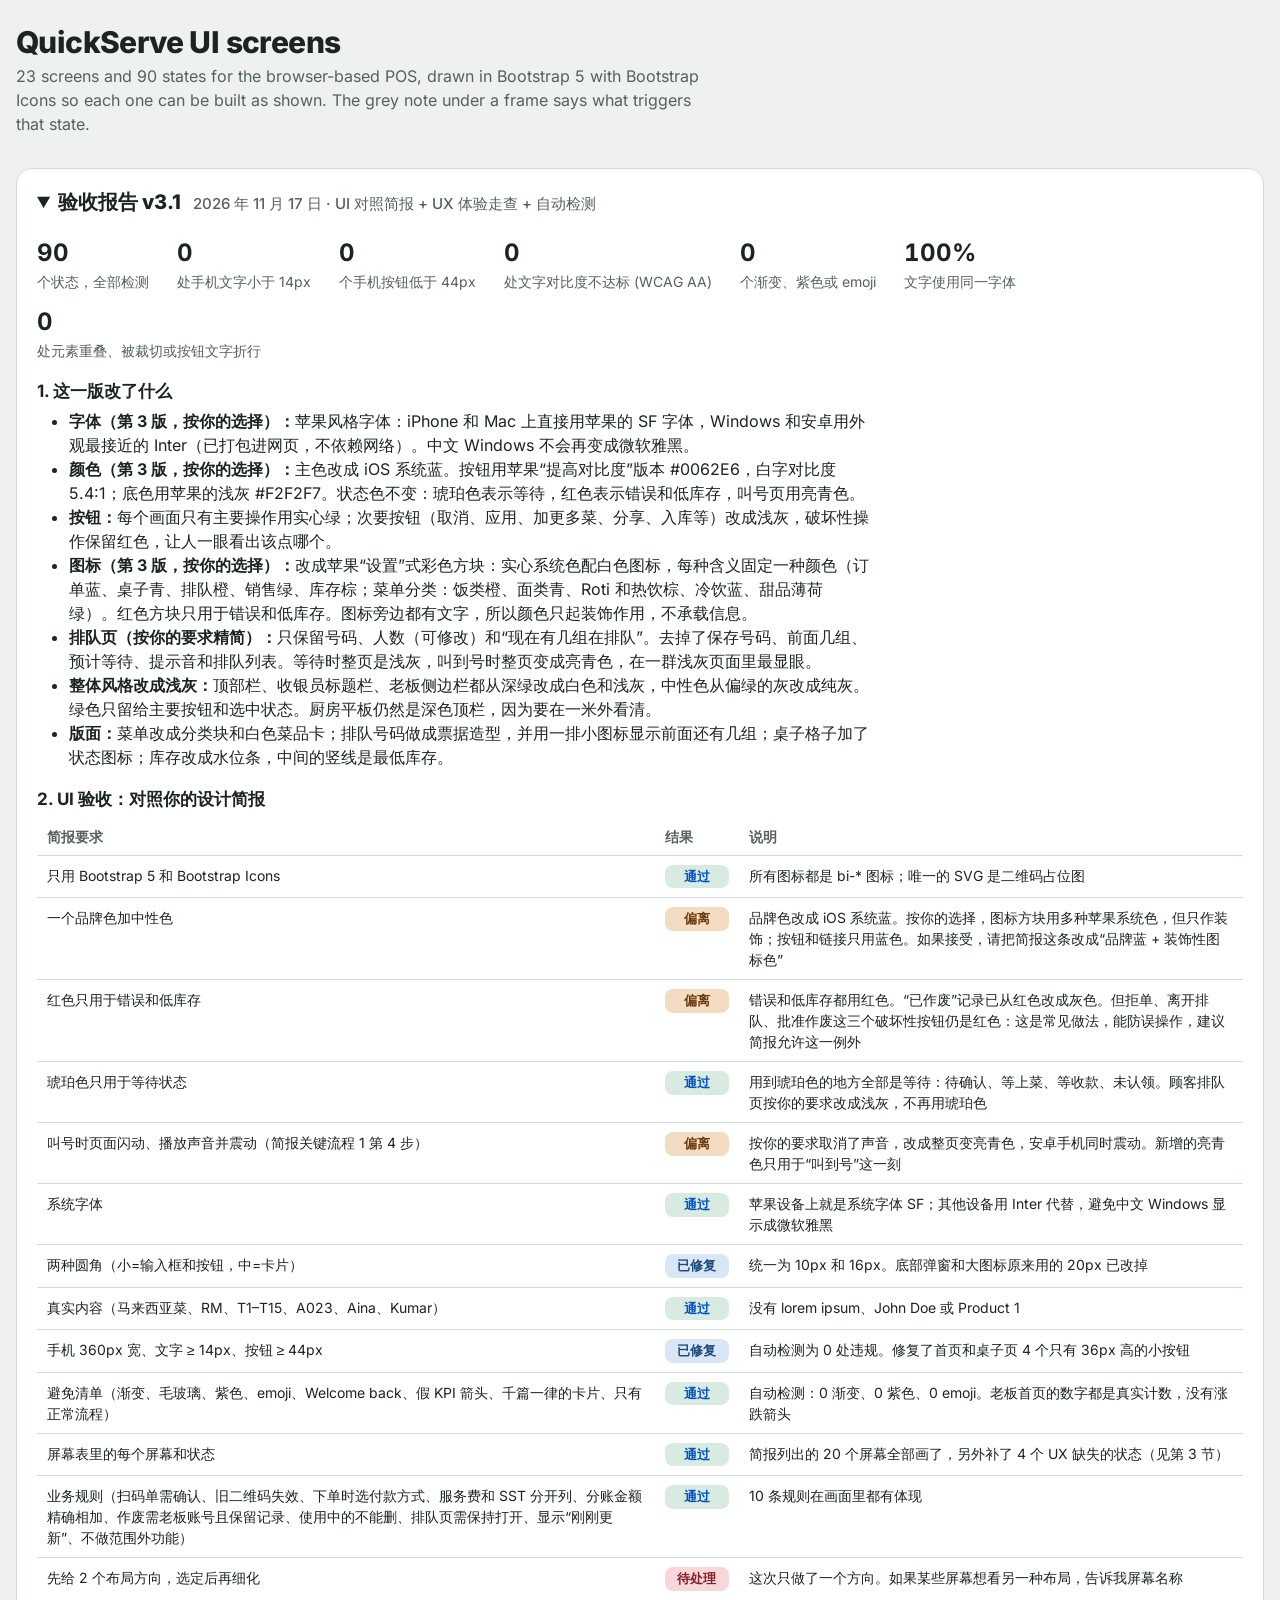
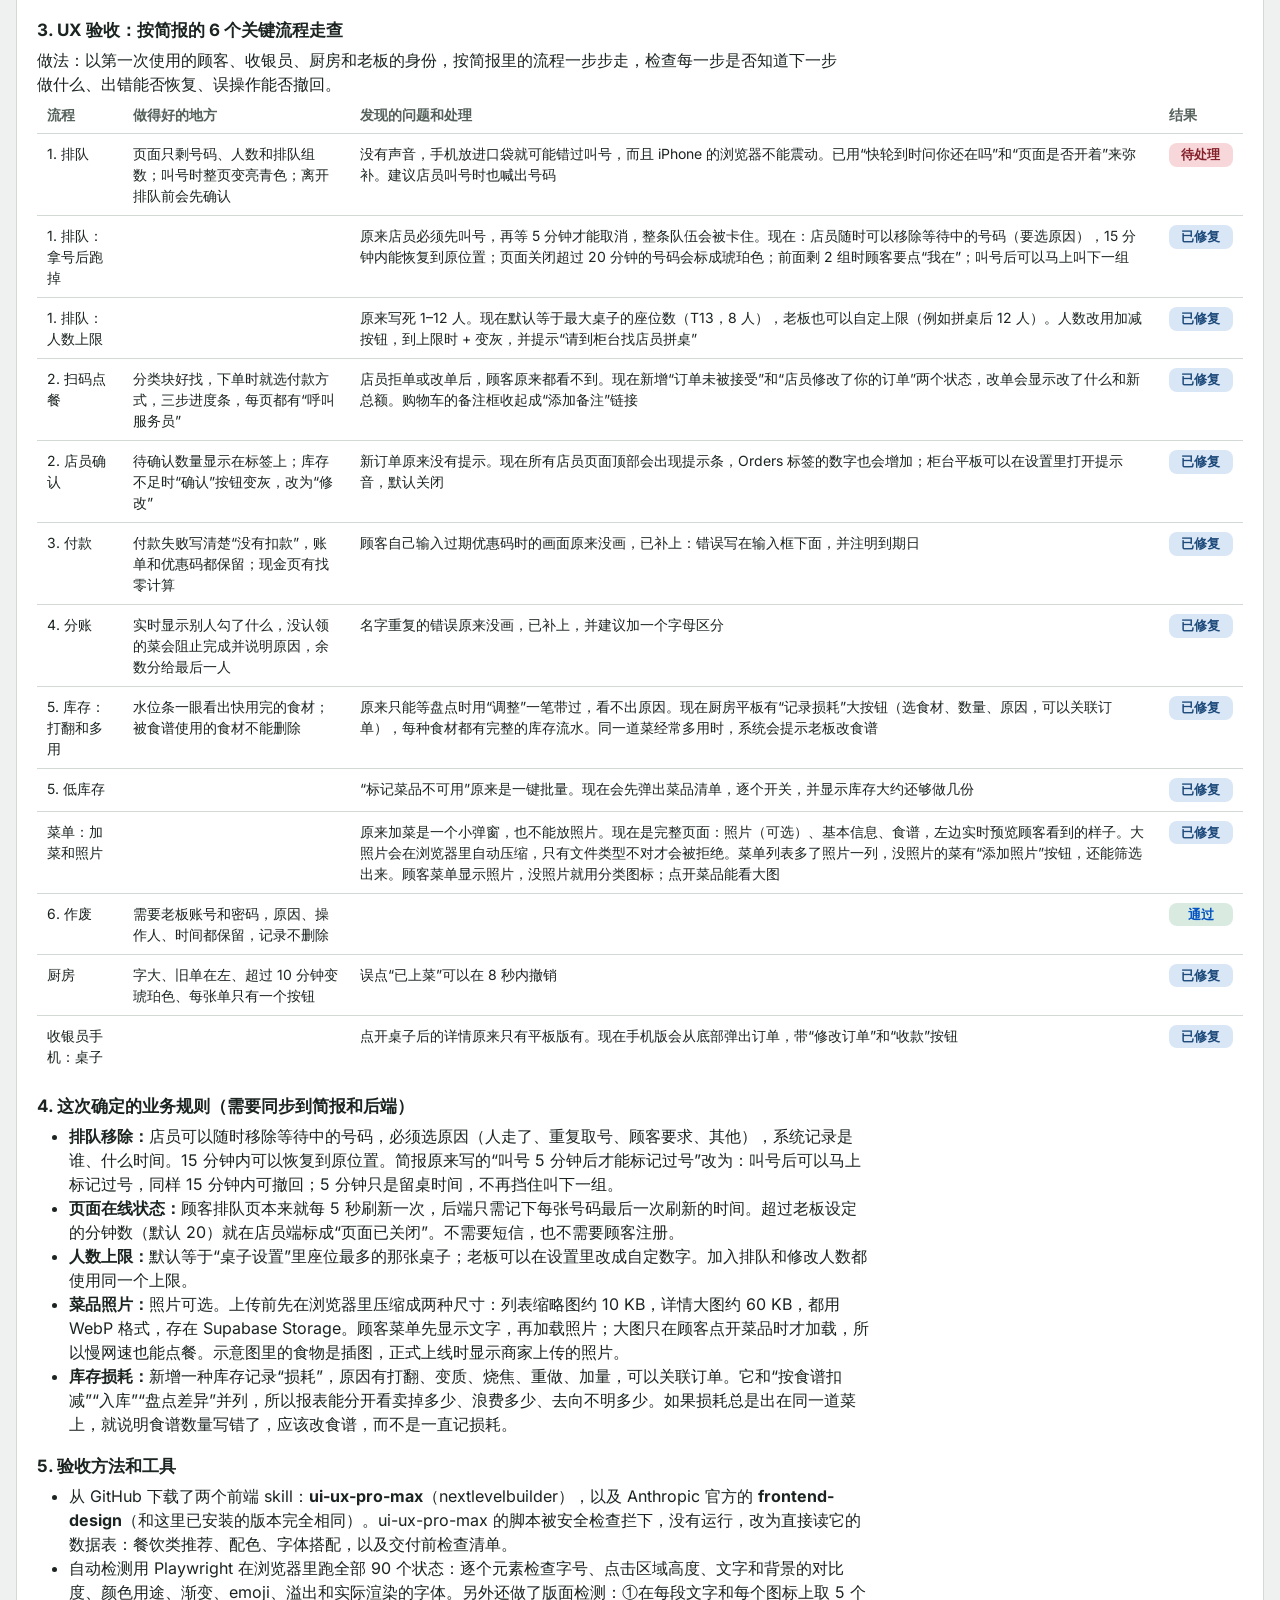
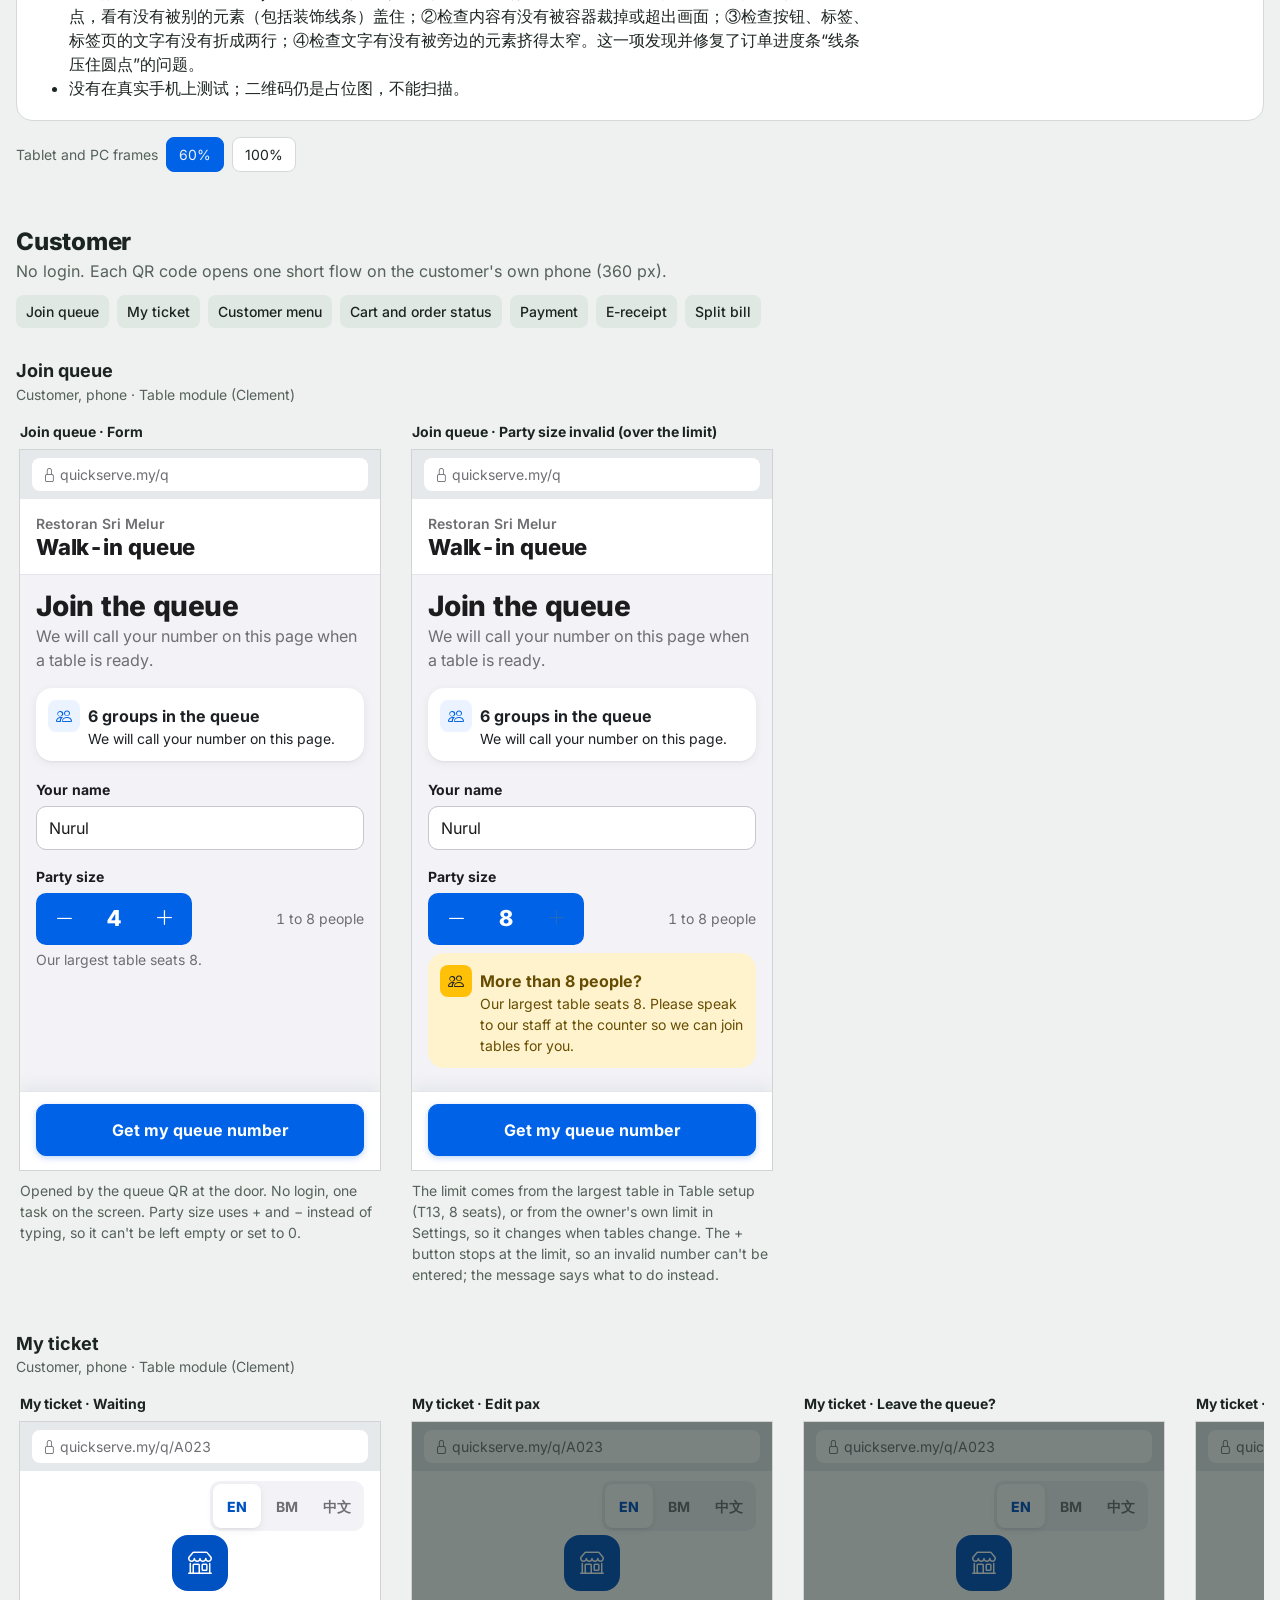
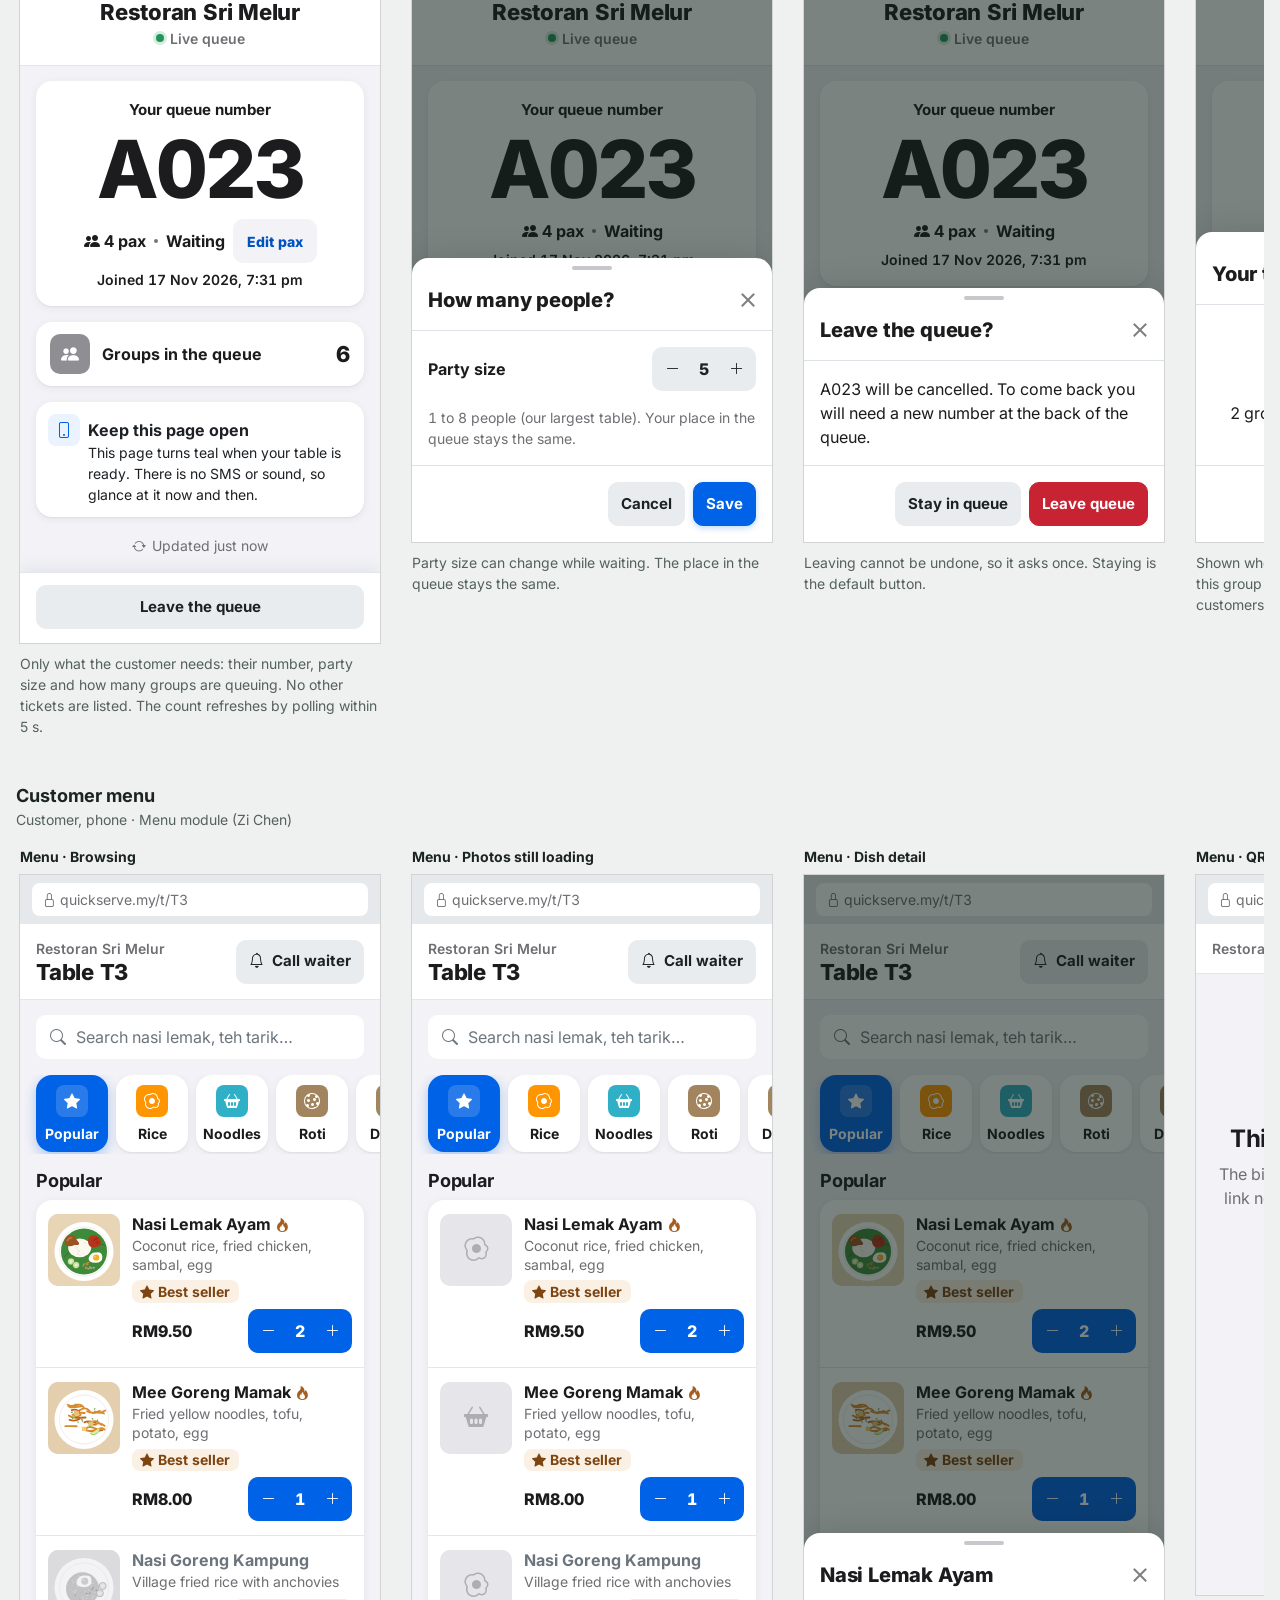
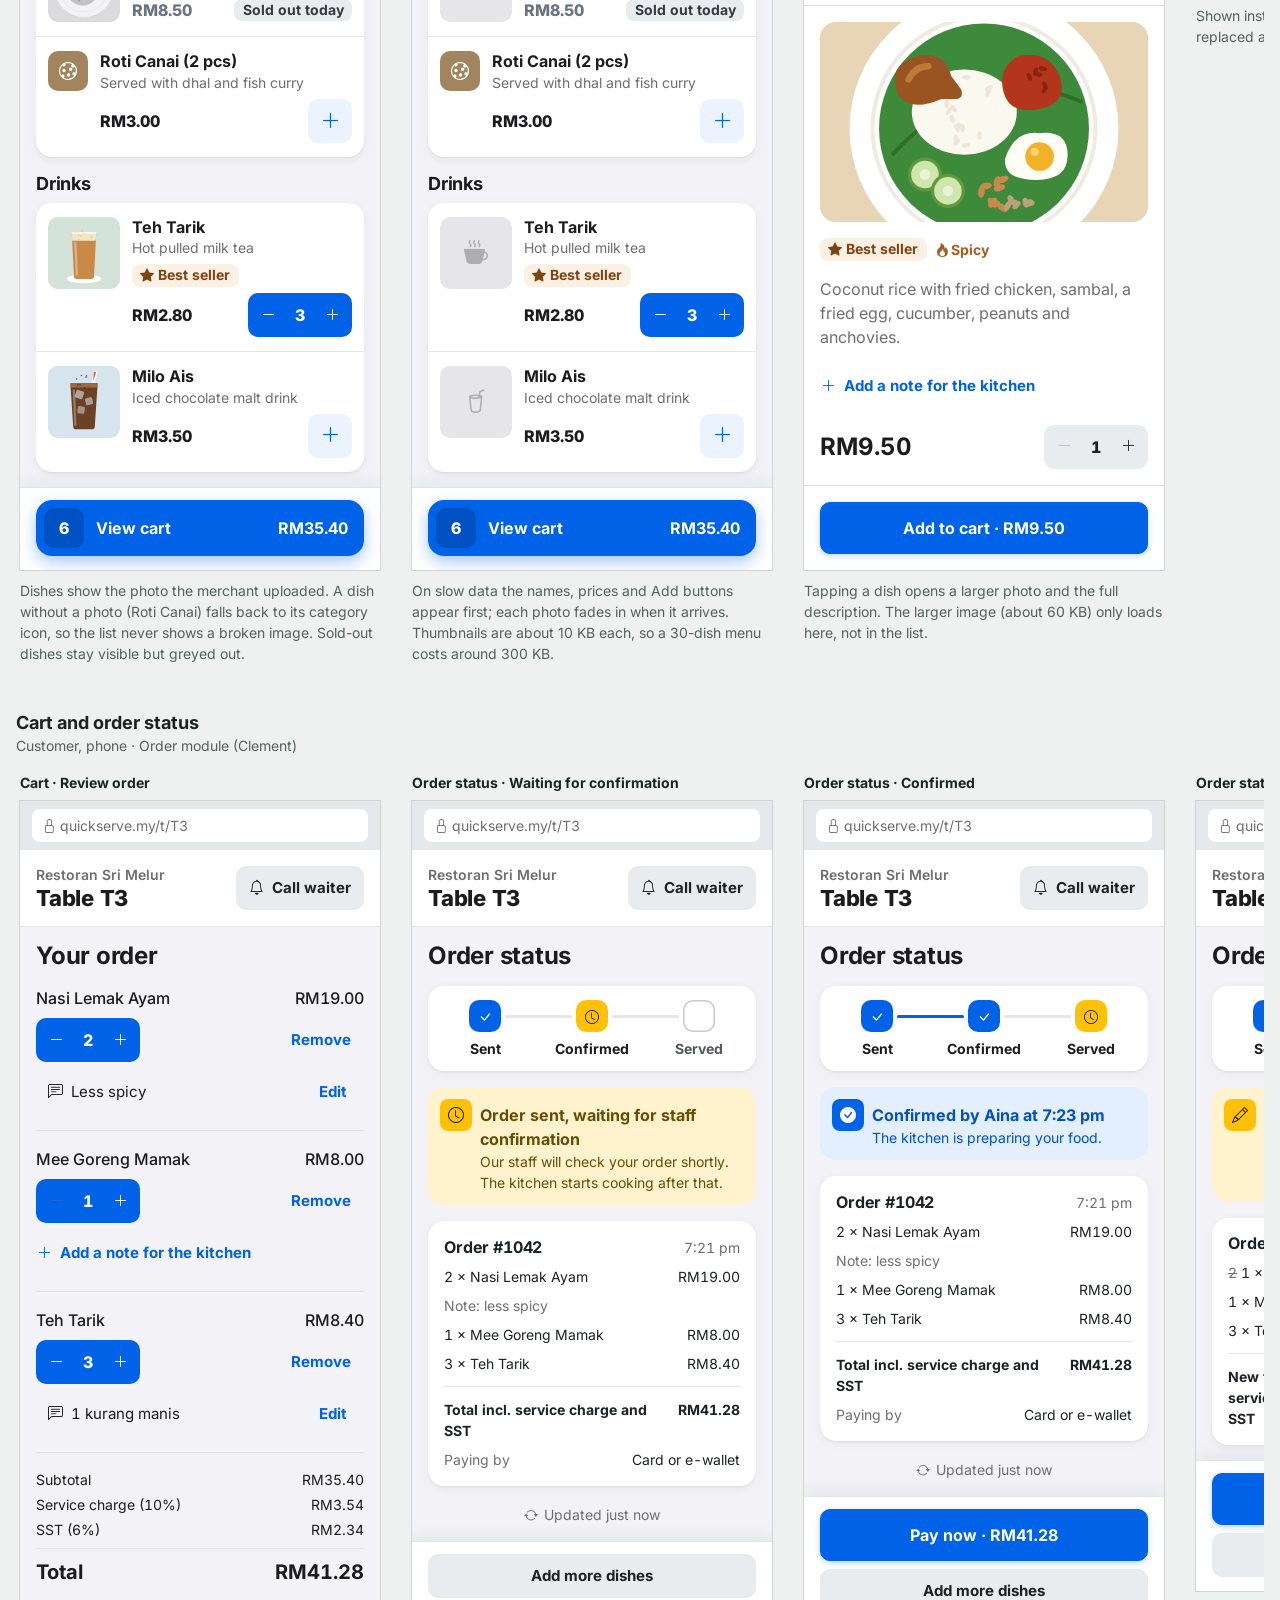
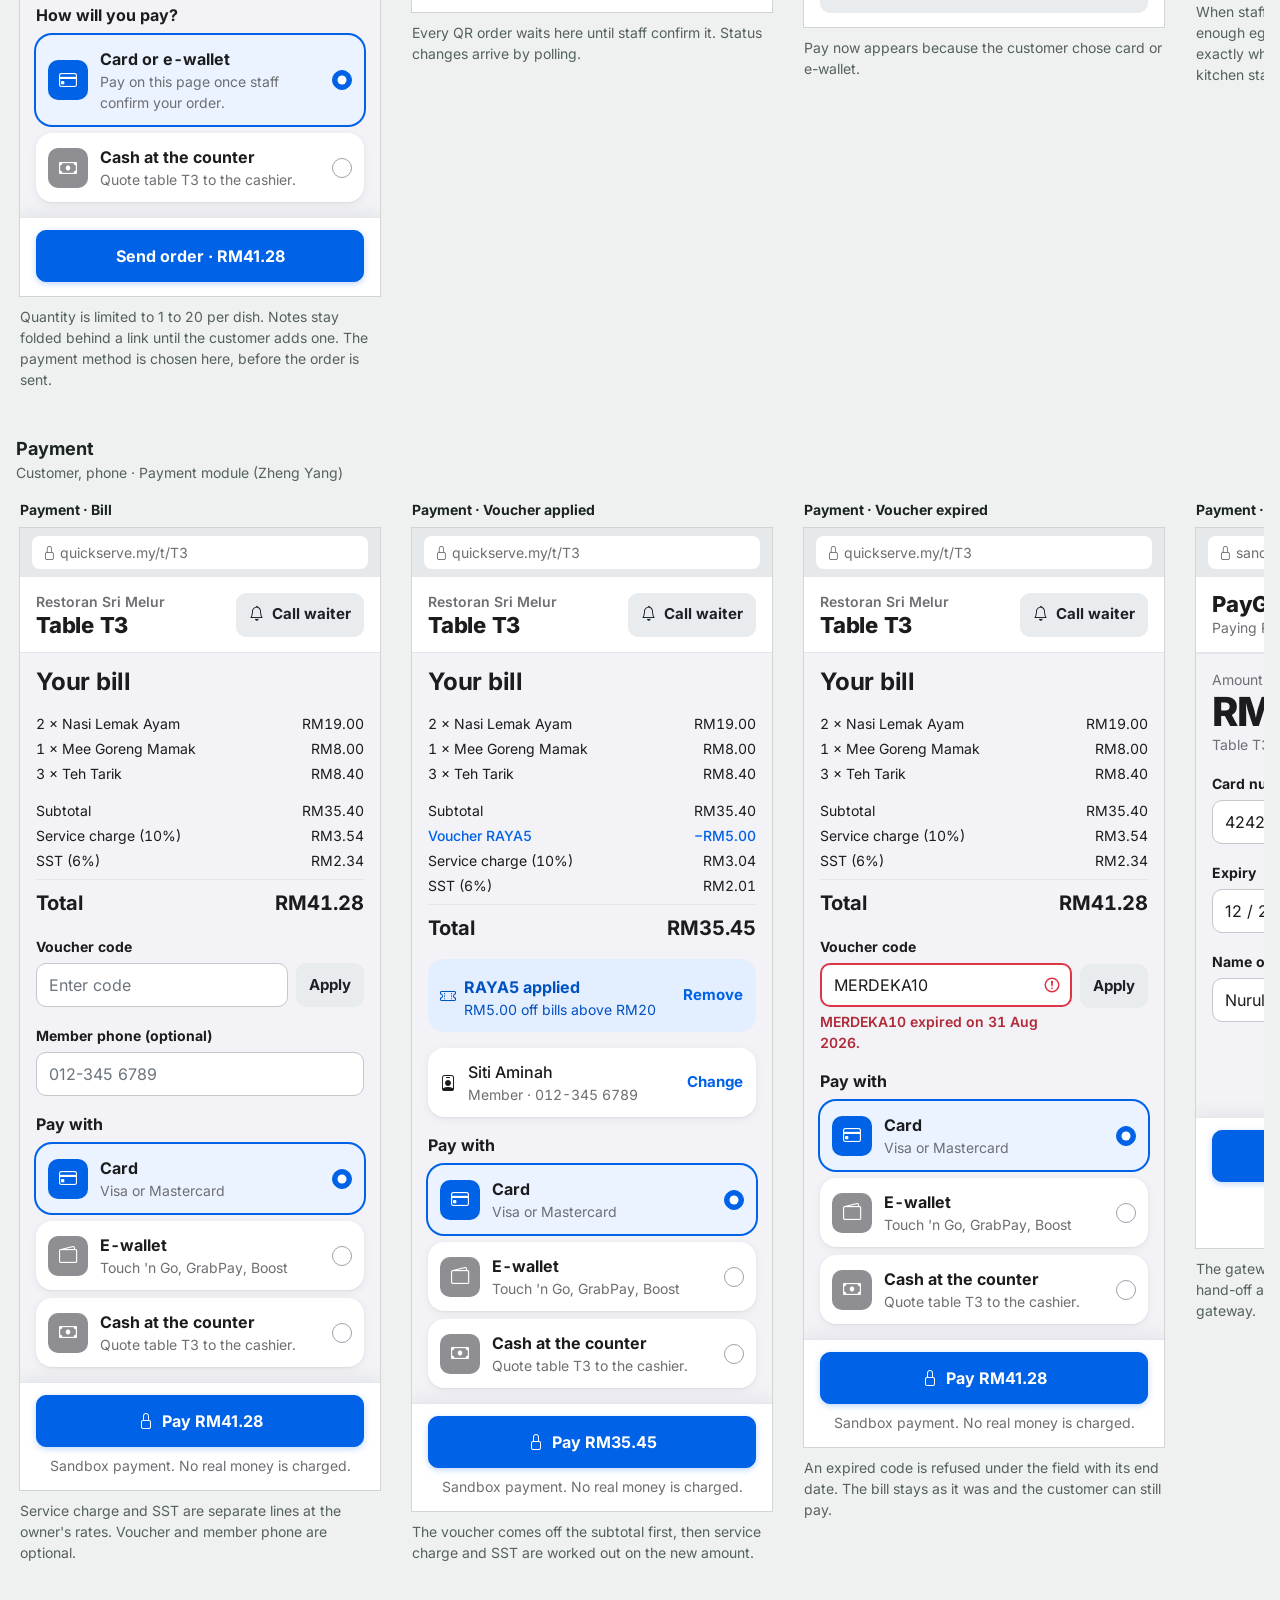
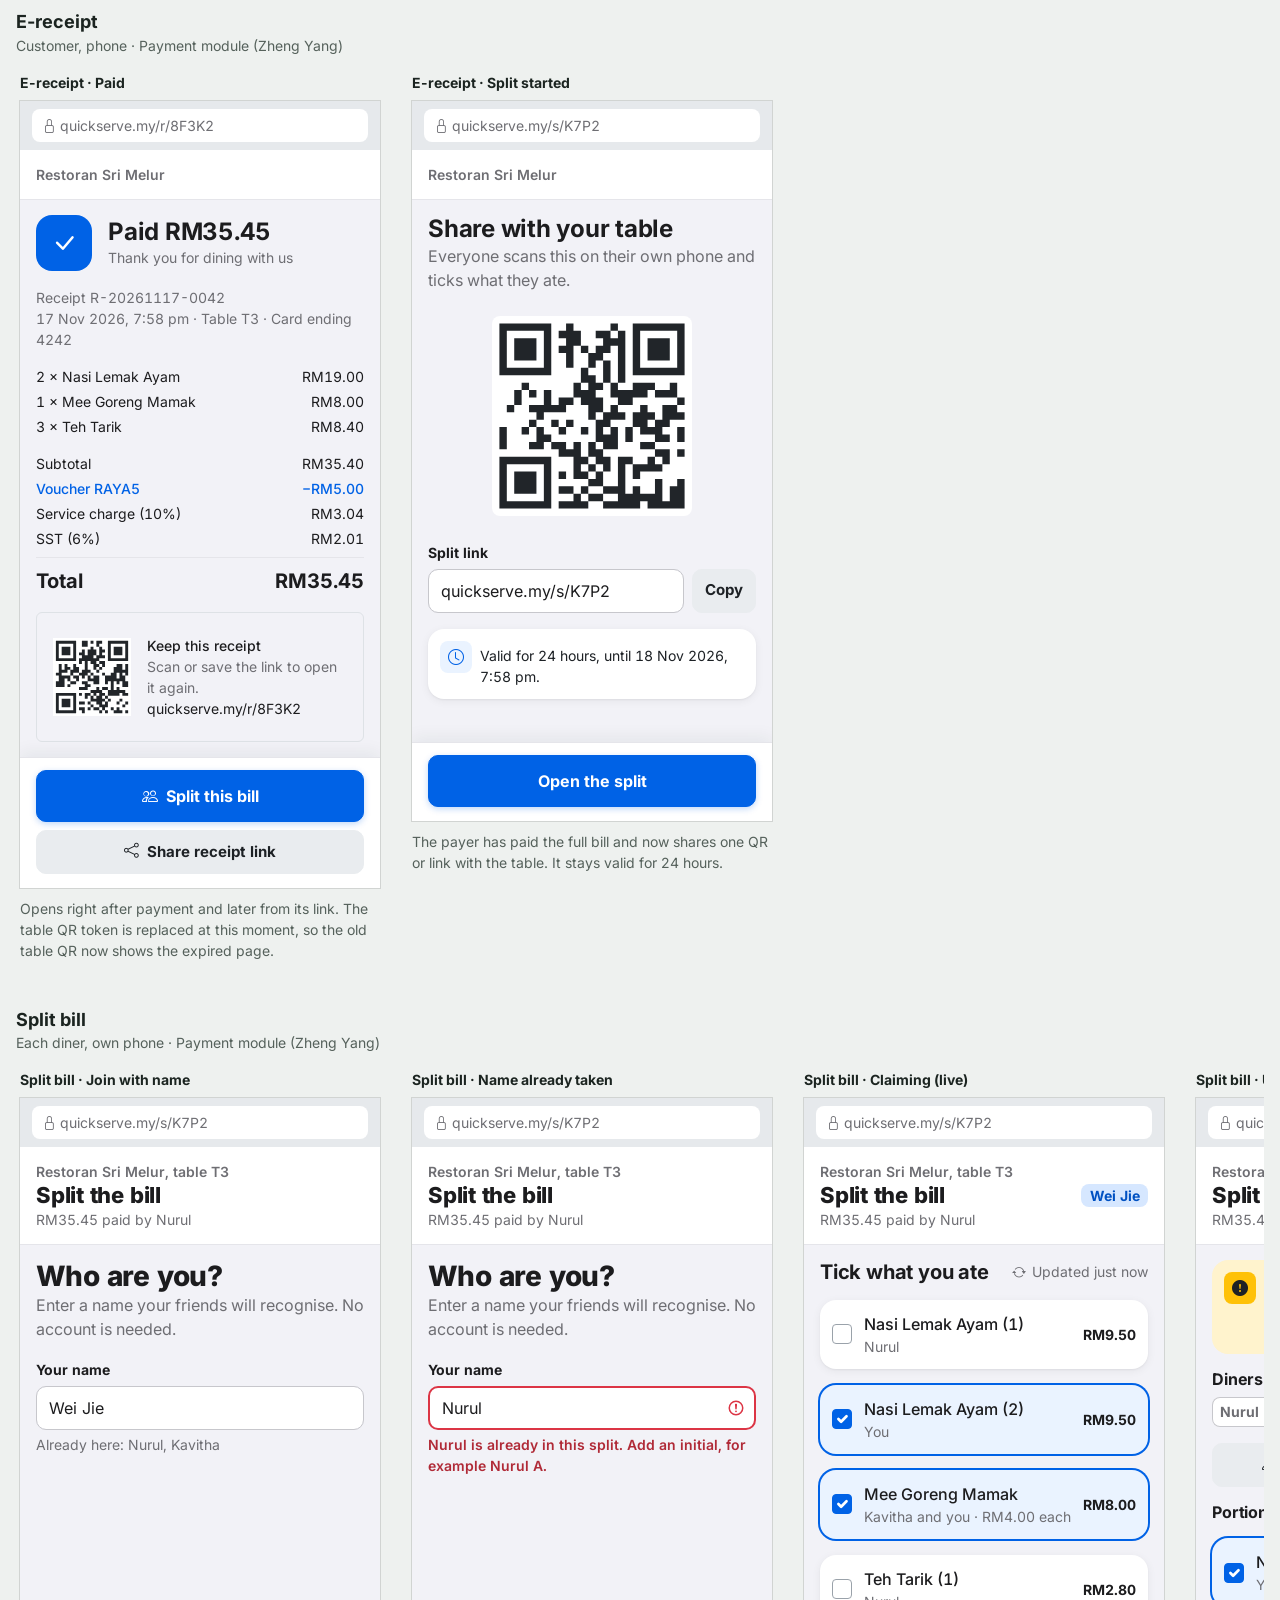
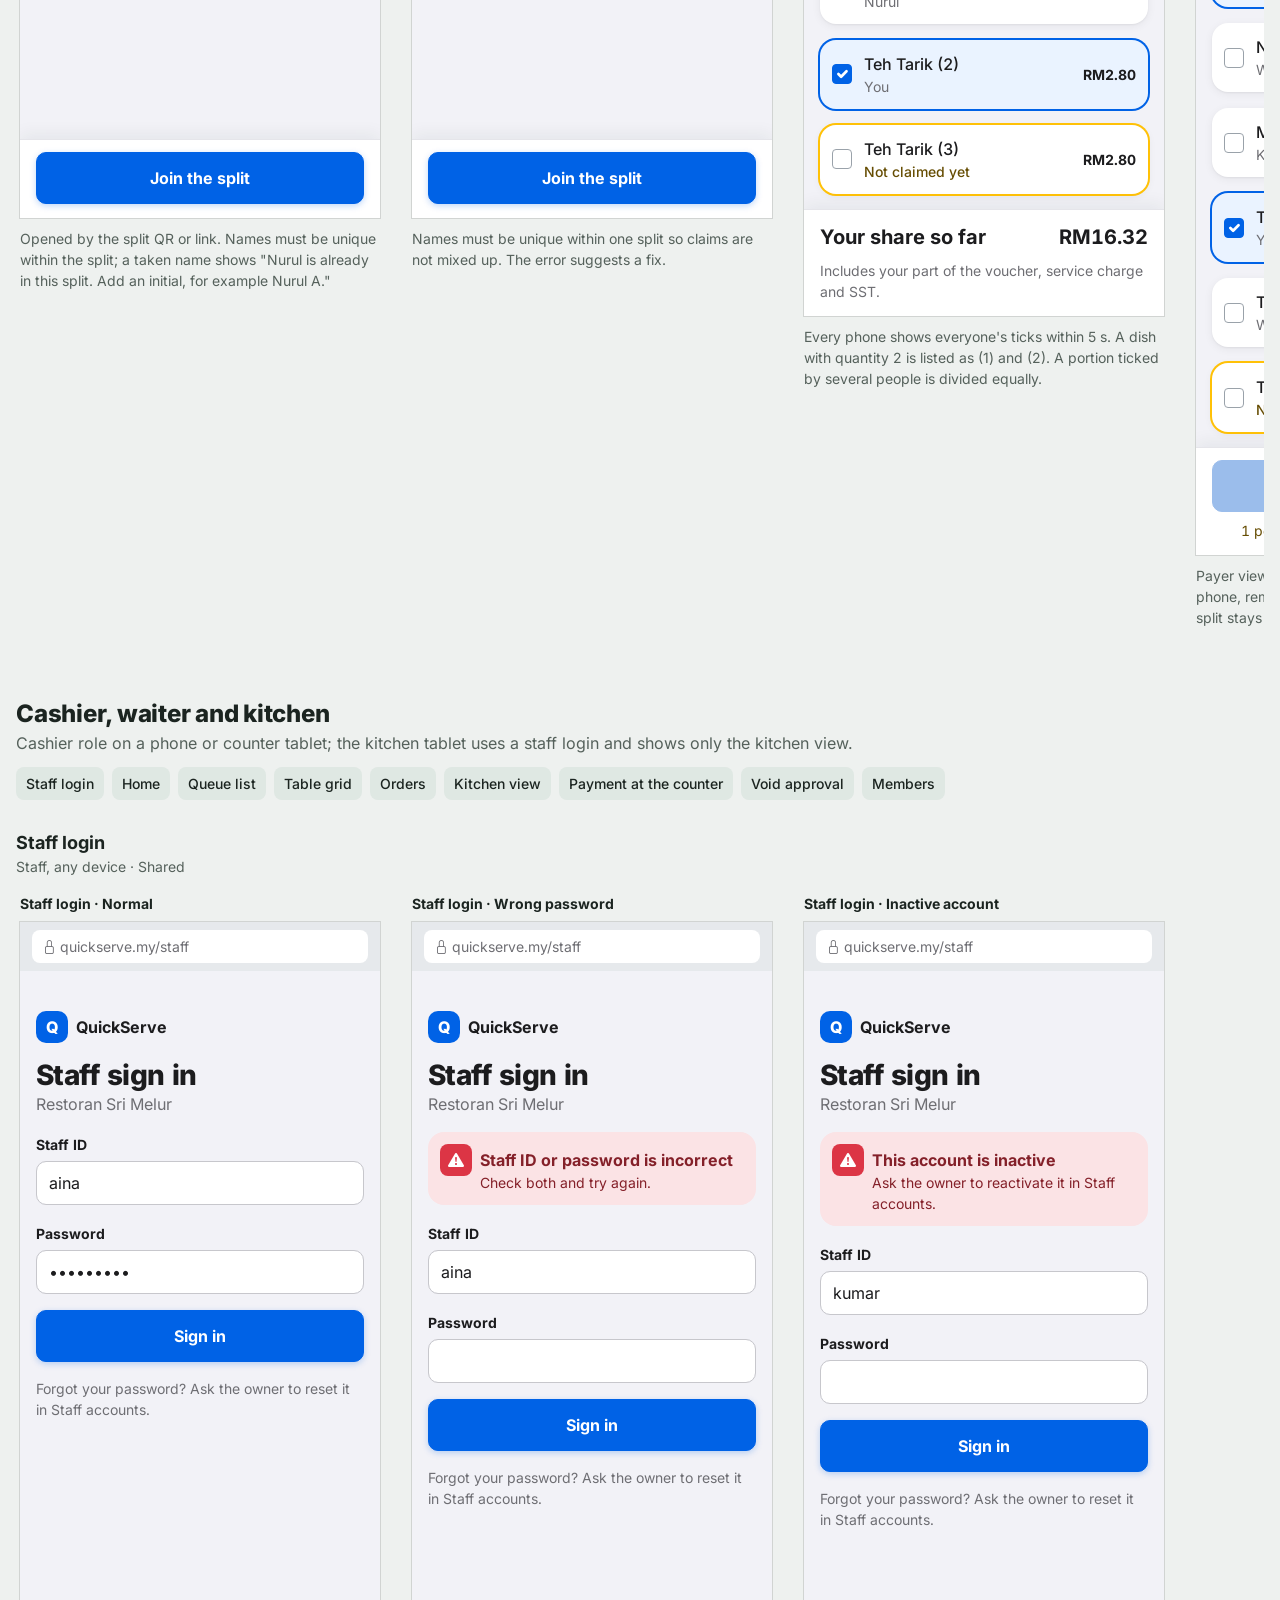
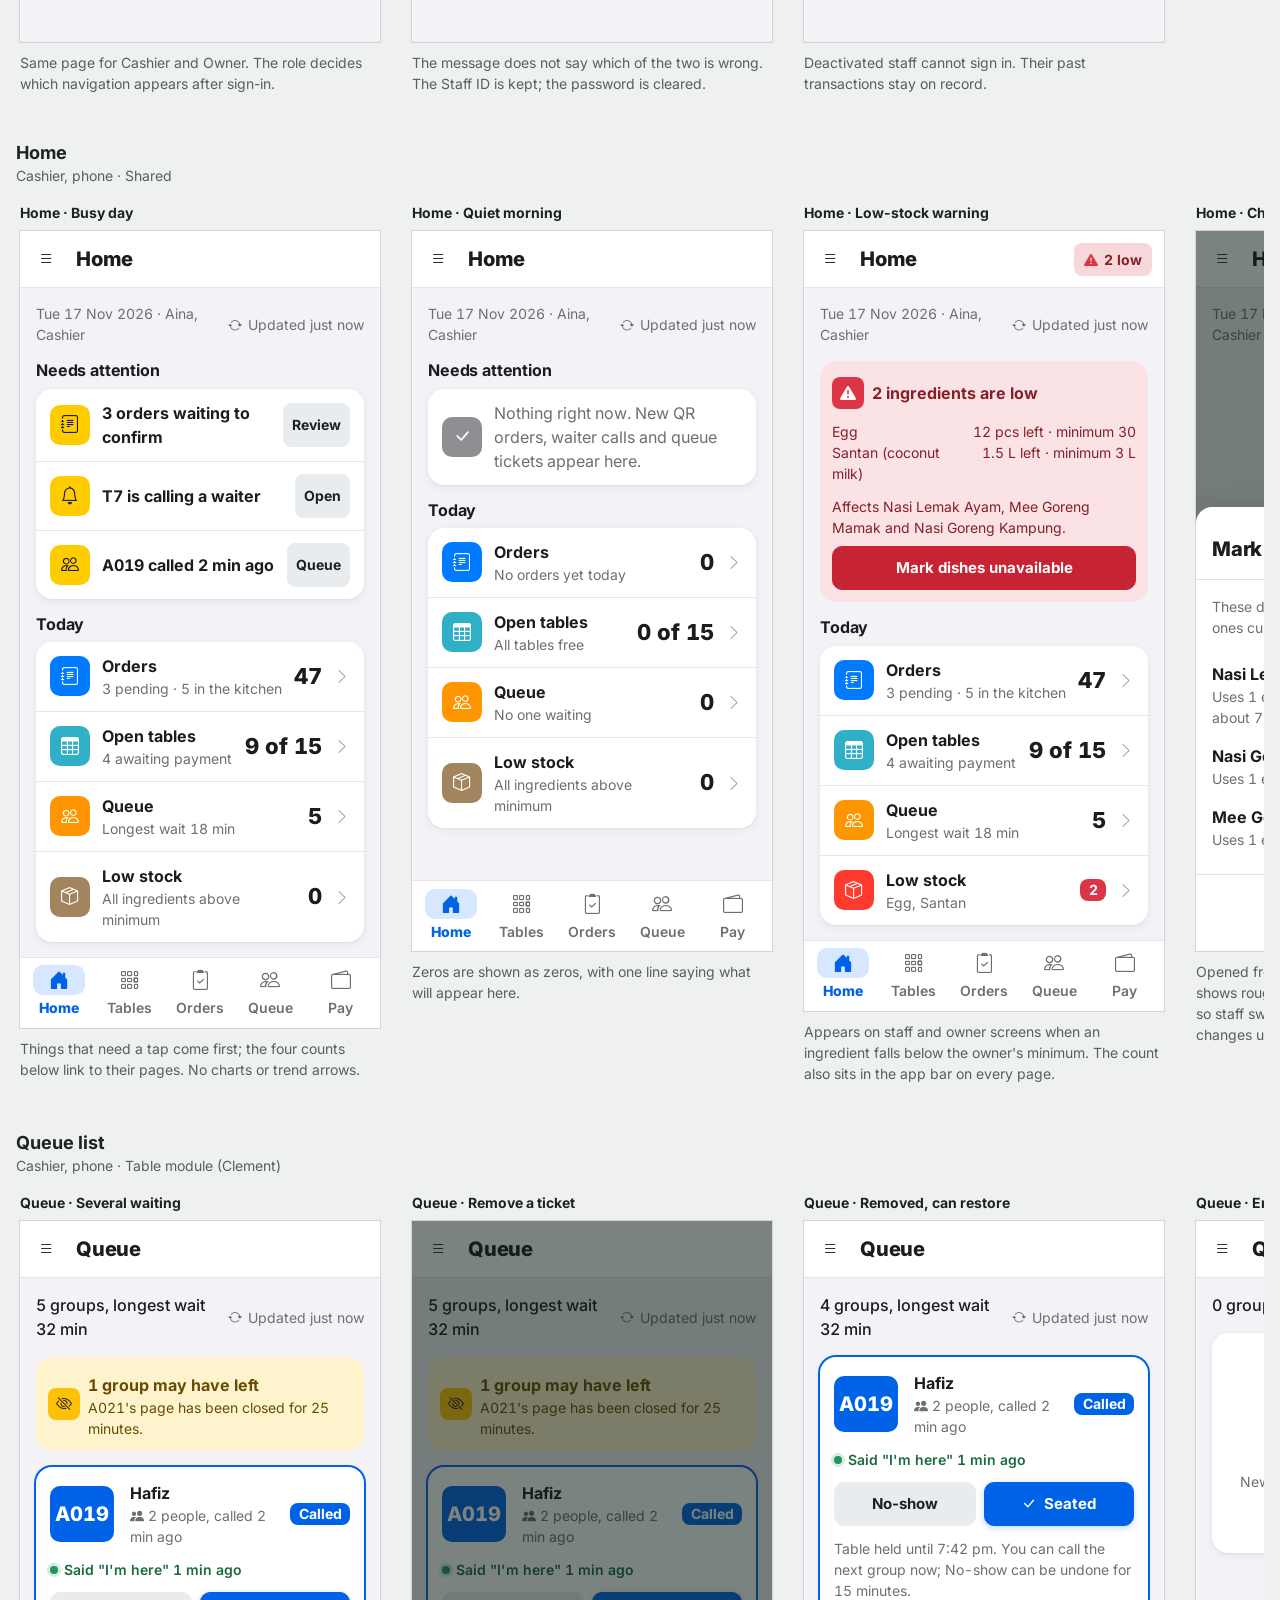
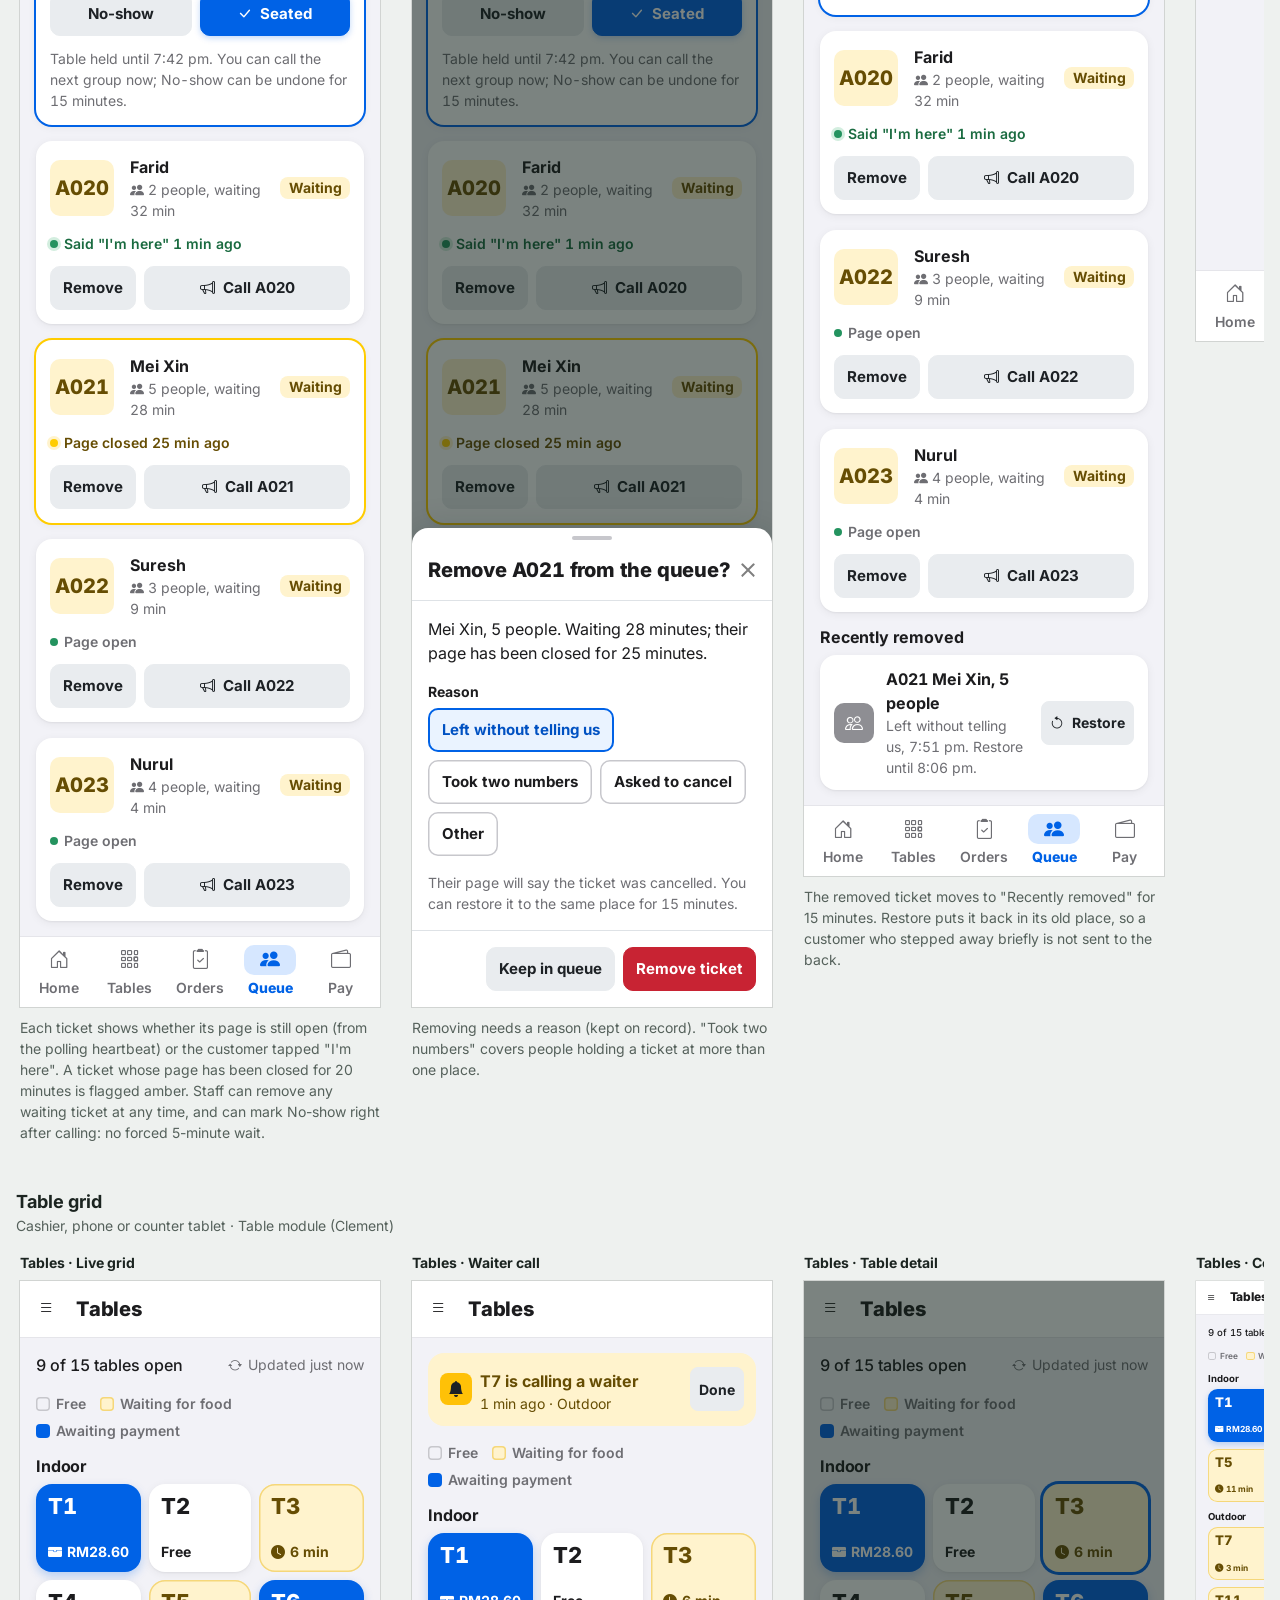
==== commit 5c696ff6: "Add dish page with photo upload; photos on the customer menu - Add dish becomes a full page: optiona" ====
--- a/design/index.html
+++ b/design/index.html
@@ -424,19 +424,36 @@
 .qs-ledger td.neg { color: #B02A37; font-weight: 700; } .qs-ledger td.pos { color: #1A6B40; font-weight: 700; }
 .qs-ledger tr.waste td { background: #FFF8E1; }
 .qs-table tr.table-warning { --bs-table-bg: #FFF8E1; --bs-table-color: #1C1C1E; }
+
+/* food photos (merchant uploads; mock-ups use flat illustrations) */
+.qs-ph { width: 72px; height: 72px; border-radius: var(--rs); overflow: hidden; flex: 0 0 auto; display: inline-flex; align-items: center; justify-content: center; background: #E5E5EA; }
+.qs-ph svg { display: block; width: 100%; height: 100%; }
+.qs-ph.sm { width: 44px; height: 44px; border-radius: 8px; }
+.qs-ph.wide { width: 100%; height: 200px; border-radius: var(--rm); }
+.qs-ph.loading { color: #AEAEB2; font-size: 1.5rem; }
+.qs-dish.out .qs-ph svg { filter: grayscale(1); opacity: .55; }
+.qs-ph-add { display: inline-flex; flex-direction: column; align-items: center; justify-content: center; gap: 0; width: 56px; height: 44px; border: 1.5px dashed var(--line2); border-radius: 8px; background: #fff; color: var(--p600); font: inherit; font-size: .75rem; font-weight: 700; line-height: 1.1; }
+.qs-ph-add .bi { font-size: 1rem; }
+.qs-dishform { display: grid; grid-template-columns: 360px 1fr; gap: 16px; align-items: start; }
+.qs-drop { display: flex; flex-direction: column; align-items: center; text-align: center; gap: 10px; padding: 28px 16px; border-radius: var(--rm); border: 2px dashed var(--line2); background: var(--mist); }
+.qs-drop.err { border-color: var(--r600); background: #FDF0F1; }
+.qs-photo { border-radius: var(--rm); overflow: hidden; aspect-ratio: 1; background: #E5E5EA; }
+.qs-photo svg { width: 100%; height: 100%; display: block; }
+.qs-photo.up svg { opacity: .45; }
+.qs-prog { height: 8px; border-radius: 4px; background: #E5E5EA; overflow: hidden; } .qs-prog i { display: block; height: 100%; background: var(--p600); border-radius: 4px; }
 </style>
 </head>
 <body>
 <div class="board fit" id="board">
   <header class="board-head">
     <h1>QuickServe UI screens</h1>
-    <p>23 screens and 85 states for the browser-based POS, drawn in Bootstrap 5 with Bootstrap Icons so each one can be built as shown. The grey note under a frame says what triggers that state.</p>
+    <p>23 screens and 90 states for the browser-based POS, drawn in Bootstrap 5 with Bootstrap Icons so each one can be built as shown. The grey note under a frame says what triggers that state.</p>
     
 <details class="report" open>
   <summary>验收报告 v3.1 <span>2026 年 11 月 17 日 · UI 对照简报 + UX 体验走查 + 自动检测</span></summary>
 
   <div class="kpi">
-    <div><b>85</b>个状态，全部检测</div>
+    <div><b>90</b>个状态，全部检测</div>
     <div><b>0</b>处手机文字小于 14px</div>
     <div><b>0</b>个手机按钮低于 44px</div>
     <div><b>0</b>处文字对比度不达标 (WCAG AA)</div>
@@ -461,20 +478,21 @@
 
   <h3>3. UX 验收：按简报的 6 个关键流程走查</h3>
   <p>做法：以第一次使用的顾客、收银员、厨房和老板的身份，按简报里的流程一步步走，检查每一步是否知道下一步做什么、出错能否恢复、误操作能否撤回。</p>
-  <div class="rtab"><table><thead><tr><th>流程</th><th>做得好的地方</th><th>发现的问题和处理</th><th>结果</th></tr></thead><tbody><tr><td>1. 排队</td><td>页面只剩号码、人数和排队组数；叫号时整页变亮青色；离开排队前会先确认</td><td>没有声音，手机放进口袋就可能错过叫号，而且 iPhone 的浏览器不能震动。已用“快轮到时问你还在吗”和“页面是否开着”来弥补。建议店员叫号时也喊出号码</td><td><span class="rs open">待处理</span></td></tr><tr><td>1. 排队：拿号后跑掉</td><td></td><td>原来店员必须先叫号，再等 5 分钟才能取消，整条队伍会被卡住。现在：店员随时可以移除等待中的号码（要选原因），15 分钟内能恢复到原位置；页面关闭超过 20 分钟的号码会标成琥珀色；前面剩 2 组时顾客要点“我在”；叫号后可以马上叫下一组</td><td><span class="rs fixed">已修复</span></td></tr><tr><td>1. 排队：人数上限</td><td></td><td>原来写死 1–12 人。现在默认等于最大桌子的座位数（T13，8 人），老板也可以自定上限（例如拼桌后 12 人）。人数改用加减按钮，到上限时 + 变灰，并提示“请到柜台找店员拼桌”</td><td><span class="rs fixed">已修复</span></td></tr><tr><td>2. 扫码点餐</td><td>分类块好找，下单时就选付款方式，三步进度条，每页都有“呼叫服务员”</td><td>店员拒单或改单后，顾客原来都看不到。现在新增“订单未被接受”和“店员修改了你的订单”两个状态，改单会显示改了什么和新总额。购物车的备注框收起成“添加备注”链接</td><td><span class="rs fixed">已修复</span></td></tr><tr><td>2. 店员确认</td><td>待确认数量显示在标签上；库存不足时“确认”按钮变灰，改为“修改”</td><td>新订单原来没有提示。现在所有店员页面顶部会出现提示条，Orders 标签的数字也会增加；柜台平板可以在设置里打开提示音，默认关闭</td><td><span class="rs fixed">已修复</span></td></tr><tr><td>3. 付款</td><td>付款失败写清楚“没有扣款”，账单和优惠码都保留；现金页有找零计算</td><td>顾客自己输入过期优惠码时的画面原来没画，已补上：错误写在输入框下面，并注明到期日</td><td><span class="rs fixed">已修复</span></td></tr><tr><td>4. 分账</td><td>实时显示别人勾了什么，没认领的菜会阻止完成并说明原因，余数分给最后一人</td><td>名字重复的错误原来没画，已补上，并建议加一个字母区分</td><td><span class="rs fixed">已修复</span></td></tr><tr><td>5. 库存：打翻和多用</td><td>水位条一眼看出快用完的食材；被食谱使用的食材不能删除</td><td>原来只能等盘点时用“调整”一笔带过，看不出原因。现在厨房平板有“记录损耗”大按钮（选食材、数量、原因，可以关联订单），每种食材都有完整的库存流水。同一道菜经常多用时，系统会提示老板改食谱</td><td><span class="rs fixed">已修复</span></td></tr><tr><td>5. 低库存</td><td></td><td>“标记菜品不可用”原来是一键批量。现在会先弹出菜品清单，逐个开关，并显示库存大约还够做几份</td><td><span class="rs fixed">已修复</span></td></tr><tr><td>6. 作废</td><td>需要老板账号和密码，原因、操作人、时间都保留，记录不删除</td><td></td><td><span class="rs pass">通过</span></td></tr><tr><td>厨房</td><td>字大、旧单在左、超过 10 分钟变琥珀色、每张单只有一个按钮</td><td>误点“已上菜”可以在 8 秒内撤销</td><td><span class="rs fixed">已修复</span></td></tr><tr><td>收银员手机：桌子</td><td></td><td>点开桌子后的详情原来只有平板版有。现在手机版会从底部弹出订单，带“修改订单”和“收款”按钮</td><td><span class="rs fixed">已修复</span></td></tr></tbody></table></div>
+  <div class="rtab"><table><thead><tr><th>流程</th><th>做得好的地方</th><th>发现的问题和处理</th><th>结果</th></tr></thead><tbody><tr><td>1. 排队</td><td>页面只剩号码、人数和排队组数；叫号时整页变亮青色；离开排队前会先确认</td><td>没有声音，手机放进口袋就可能错过叫号，而且 iPhone 的浏览器不能震动。已用“快轮到时问你还在吗”和“页面是否开着”来弥补。建议店员叫号时也喊出号码</td><td><span class="rs open">待处理</span></td></tr><tr><td>1. 排队：拿号后跑掉</td><td></td><td>原来店员必须先叫号，再等 5 分钟才能取消，整条队伍会被卡住。现在：店员随时可以移除等待中的号码（要选原因），15 分钟内能恢复到原位置；页面关闭超过 20 分钟的号码会标成琥珀色；前面剩 2 组时顾客要点“我在”；叫号后可以马上叫下一组</td><td><span class="rs fixed">已修复</span></td></tr><tr><td>1. 排队：人数上限</td><td></td><td>原来写死 1–12 人。现在默认等于最大桌子的座位数（T13，8 人），老板也可以自定上限（例如拼桌后 12 人）。人数改用加减按钮，到上限时 + 变灰，并提示“请到柜台找店员拼桌”</td><td><span class="rs fixed">已修复</span></td></tr><tr><td>2. 扫码点餐</td><td>分类块好找，下单时就选付款方式，三步进度条，每页都有“呼叫服务员”</td><td>店员拒单或改单后，顾客原来都看不到。现在新增“订单未被接受”和“店员修改了你的订单”两个状态，改单会显示改了什么和新总额。购物车的备注框收起成“添加备注”链接</td><td><span class="rs fixed">已修复</span></td></tr><tr><td>2. 店员确认</td><td>待确认数量显示在标签上；库存不足时“确认”按钮变灰，改为“修改”</td><td>新订单原来没有提示。现在所有店员页面顶部会出现提示条，Orders 标签的数字也会增加；柜台平板可以在设置里打开提示音，默认关闭</td><td><span class="rs fixed">已修复</span></td></tr><tr><td>3. 付款</td><td>付款失败写清楚“没有扣款”，账单和优惠码都保留；现金页有找零计算</td><td>顾客自己输入过期优惠码时的画面原来没画，已补上：错误写在输入框下面，并注明到期日</td><td><span class="rs fixed">已修复</span></td></tr><tr><td>4. 分账</td><td>实时显示别人勾了什么，没认领的菜会阻止完成并说明原因，余数分给最后一人</td><td>名字重复的错误原来没画，已补上，并建议加一个字母区分</td><td><span class="rs fixed">已修复</span></td></tr><tr><td>5. 库存：打翻和多用</td><td>水位条一眼看出快用完的食材；被食谱使用的食材不能删除</td><td>原来只能等盘点时用“调整”一笔带过，看不出原因。现在厨房平板有“记录损耗”大按钮（选食材、数量、原因，可以关联订单），每种食材都有完整的库存流水。同一道菜经常多用时，系统会提示老板改食谱</td><td><span class="rs fixed">已修复</span></td></tr><tr><td>5. 低库存</td><td></td><td>“标记菜品不可用”原来是一键批量。现在会先弹出菜品清单，逐个开关，并显示库存大约还够做几份</td><td><span class="rs fixed">已修复</span></td></tr><tr><td>菜单：加菜和照片</td><td></td><td>原来加菜是一个小弹窗，也不能放照片。现在是完整页面：照片（可选）、基本信息、食谱，左边实时预览顾客看到的样子。大照片会在浏览器里自动压缩，只有文件类型不对才会被拒绝。菜单列表多了照片一列，没照片的菜有“添加照片”按钮，还能筛选出来。顾客菜单显示照片，没照片就用分类图标；点开菜品能看大图</td><td><span class="rs fixed">已修复</span></td></tr><tr><td>6. 作废</td><td>需要老板账号和密码，原因、操作人、时间都保留，记录不删除</td><td></td><td><span class="rs pass">通过</span></td></tr><tr><td>厨房</td><td>字大、旧单在左、超过 10 分钟变琥珀色、每张单只有一个按钮</td><td>误点“已上菜”可以在 8 秒内撤销</td><td><span class="rs fixed">已修复</span></td></tr><tr><td>收银员手机：桌子</td><td></td><td>点开桌子后的详情原来只有平板版有。现在手机版会从底部弹出订单，带“修改订单”和“收款”按钮</td><td><span class="rs fixed">已修复</span></td></tr></tbody></table></div>
 
   <h3>4. 这次确定的业务规则（需要同步到简报和后端）</h3>
   <ul>
     <li><b>排队移除：</b>店员可以随时移除等待中的号码，必须选原因（人走了、重复取号、顾客要求、其他），系统记录是谁、什么时间。15 分钟内可以恢复到原位置。简报原来写的“叫号 5 分钟后才能标记过号”改为：叫号后可以马上标记过号，同样 15 分钟内可撤回；5 分钟只是留桌时间，不再挡住叫下一组。</li>
     <li><b>页面在线状态：</b>顾客排队页本来就每 5 秒刷新一次，后端只需记下每张号码最后一次刷新的时间。超过老板设定的分钟数（默认 20）就在店员端标成“页面已关闭”。不需要短信，也不需要顾客注册。</li>
     <li><b>人数上限：</b>默认等于“桌子设置”里座位最多的那张桌子；老板可以在设置里改成自定数字。加入排队和修改人数都使用同一个上限。</li>
+    <li><b>菜品照片：</b>照片可选。上传前先在浏览器里压缩成两种尺寸：列表缩略图约 10 KB，详情大图约 60 KB，都用 WebP 格式，存在 Supabase Storage。顾客菜单先显示文字，再加载照片；大图只在顾客点开菜品时才加载，所以慢网速也能点餐。示意图里的食物是插图，正式上线时显示商家上传的照片。</li>
     <li><b>库存损耗：</b>新增一种库存记录“损耗”，原因有打翻、变质、烧焦、重做、加量，可以关联订单。它和“按食谱扣减”“入库”“盘点差异”并列，所以报表能分开看卖掉多少、浪费多少、去向不明多少。如果损耗总是出在同一道菜上，就说明食谱数量写错了，应该改食谱，而不是一直记损耗。</li>
   </ul>
 
   <h3>5. 验收方法和工具</h3>
   <ul>
     <li>从 GitHub 下载了两个前端 skill：<b>ui-ux-pro-max</b>（nextlevelbuilder），以及 Anthropic 官方的 <b>frontend-design</b>（和这里已安装的版本完全相同）。ui-ux-pro-max 的脚本被安全检查拦下，没有运行，改为直接读它的数据表：餐饮类推荐、配色、字体搭配，以及交付前检查清单。</li>
-    <li>自动检测用 Playwright 在浏览器里跑全部 85 个状态：逐个元素检查字号、点击区域高度、文字和背景的对比度、颜色用途、渐变、emoji、溢出和实际渲染的字体。另外还做了版面检测：①在每段文字和每个图标上取 5 个点，看有没有被别的元素（包括装饰线条）盖住；②检查内容有没有被容器裁掉或超出画面；③检查按钮、标签、标签页的文字有没有折成两行；④检查文字有没有被旁边的元素挤得太窄。这一项发现并修复了订单进度条“线条压住圆点”的问题。</li>
+    <li>自动检测用 Playwright 在浏览器里跑全部 90 个状态：逐个元素检查字号、点击区域高度、文字和背景的对比度、颜色用途、渐变、emoji、溢出和实际渲染的字体。另外还做了版面检测：①在每段文字和每个图标上取 5 个点，看有没有被别的元素（包括装饰线条）盖住；②检查内容有没有被容器裁掉或超出画面；③检查按钮、标签、标签页的文字有没有折成两行；④检查文字有没有被旁边的元素挤得太窄。这一项发现并修复了订单进度条“线条压住圆点”的问题。</li>
     <li>没有在真实手机上测试；二维码仍是占位图，不能扫描。</li>
   </ul>
 </details>
@@ -576,21 +594,21 @@
     <section class="d-flex flex-column gap-2"><h2 class="h-sec">Popular</h2><div class="qs-dishes">
       
   <div class="qs-dish">
-    <span class="qs-tile c-orange"><i class="bi bi-egg-fried" aria-hidden="true"></i></span>
+    <span class="qs-ph"><svg class="qs-food" width="72" height="72" viewBox="0 0 100 100" preserveAspectRatio="xMidYMid slice" role="img" aria-label="Photo of Nasi Lemak Ayam"><rect width="100" height="100" fill="#E8D5B5"/><circle cx="50" cy="52" r="41" fill="#FFFFFF"/><circle cx="50" cy="52" r="34" fill="none" stroke="#EFEAE2" stroke-width="1.2"/><circle cx="50" cy="52" r="32" fill="#3E8A3B"/><path d="M22 60 Q50 30 80 44" stroke="#2F6E2D" stroke-width="1.2" fill="none"/><ellipse cx="44" cy="47" rx="16" ry="13" fill="#FBF8F0"/><ellipse cx="44.7" cy="36.4" rx="1.3" ry="0.7" transform="rotate(1.8 44.7 36.4)" fill="#EEE7D8"/><ellipse cx="40.7" cy="45.9" rx="1.3" ry="0.7" transform="rotate(50.4 40.7 45.9)" fill="#EEE7D8"/><ellipse cx="51.3" cy="41.1" rx="1.3" ry="0.7" transform="rotate(115.8 51.3 41.1)" fill="#EEE7D8"/><ellipse cx="51.4" cy="39.7" rx="1.3" ry="0.7" transform="rotate(138.9 51.4 39.7)" fill="#EEE7D8"/><ellipse cx="44.5" cy="57.1" rx="1.3" ry="0.7" transform="rotate(173.6 44.5 57.1)" fill="#EEE7D8"/><ellipse cx="41.4" cy="55.1" rx="1.3" ry="0.7" transform="rotate(84.7 41.4 55.1)" fill="#EEE7D8"/><ellipse cx="39.3" cy="46.7" rx="1.3" ry="0.7" transform="rotate(114.4 39.3 46.7)" fill="#EEE7D8"/><ellipse cx="34.7" cy="42.6" rx="1.3" ry="0.7" transform="rotate(106.6 34.7 42.6)" fill="#EEE7D8"/><ellipse cx="43.5" cy="51.9" rx="1.3" ry="0.7" transform="rotate(92.7 43.5 51.9)" fill="#EEE7D8"/><ellipse cx="38.6" cy="44.5" rx="1.3" ry="0.7" transform="rotate(90.6 38.6 44.5)" fill="#EEE7D8"/><ellipse cx="40.3" cy="49" rx="1.3" ry="0.7" transform="rotate(71.7 40.3 49)" fill="#EEE7D8"/><ellipse cx="40.6" cy="41.5" rx="1.3" ry="0.7" transform="rotate(100.6 40.6 41.5)" fill="#EEE7D8"/><ellipse cx="42.3" cy="51.5" rx="1.3" ry="0.7" transform="rotate(136.3 42.3 51.5)" fill="#EEE7D8"/><ellipse cx="41.7" cy="56.1" rx="1.3" ry="0.7" transform="rotate(123.3 41.7 56.1)" fill="#EEE7D8"/><ellipse cx="48.7" cy="54.1" rx="1.3" ry="0.7" transform="rotate(89.8 48.7 54.1)" fill="#EEE7D8"/><ellipse cx="35.2" cy="42.1" rx="1.3" ry="0.7" transform="rotate(73.5 35.2 42.1)" fill="#EEE7D8"/><ellipse cx="41.7" cy="51.9" rx="1.3" ry="0.7" transform="rotate(61.8 41.7 51.9)" fill="#EEE7D8"/><ellipse cx="42" cy="51.3" rx="1.3" ry="0.7" transform="rotate(113.3 42 51.3)" fill="#EEE7D8"/><path d="M60 30 q10 -2 13 6 q3 8 -6 10 q-9 2 -11 -5 q-2 -7 4 -11z" fill="#B3361C"/><ellipse cx="63.8" cy="36.2" rx="1.3" ry="0.7" transform="rotate(68.1 63.8 36.2)" fill="#8C2510"/><ellipse cx="65.7" cy="34.6" rx="1.3" ry="0.7" transform="rotate(110.6 65.7 34.6)" fill="#8C2510"/><ellipse cx="68.6" cy="38.9" rx="1.3" ry="0.7" transform="rotate(72.1 68.6 38.9)" fill="#8C2510"/><ellipse cx="68.5" cy="40.1" rx="1.3" ry="0.7" transform="rotate(117.8 68.5 40.1)" fill="#8C2510"/><ellipse cx="67.9" cy="33.7" rx="1.3" ry="0.7" transform="rotate(11.8 67.9 33.7)" fill="#8C2510"/><ellipse cx="66.6" cy="35.5" rx="1.3" ry="0.7" transform="rotate(9 66.6 35.5)" fill="#8C2510"/><path d="M56.5 61 q2.8499999999999996 -8.549999999999999 10.45 -7.6 q8.549999999999999 -0.95 8.549999999999999 6.6499999999999995 q0 7.6 -9.5 7.6 q-10.45 0 -9.5 -6.6499999999999995z" fill="#FFFDF6"/><circle cx="66.95" cy="60.525" r="4.369999999999999" fill="#F2B227"/><circle cx="65.43" cy="59.1" r="1.2349999999999999" fill="#F8D274"/><circle cx="32" cy="66" r="5.2" fill="#5E9A3D"/><circle cx="32" cy="66" r="4.2" fill="#CFE6AE"/><circle cx="32" cy="66" r="1.6" fill="#E9F4D6"/><circle cx="39" cy="71" r="5.2" fill="#5E9A3D"/><circle cx="39" cy="71" r="4.2" fill="#CFE6AE"/><circle cx="39" cy="71" r="1.6" fill="#E9F4D6"/><ellipse cx="55.8" cy="67.5" rx="1.8" ry="1" transform="rotate(158.9 55.8 67.5)" fill="#C88A4B"/><ellipse cx="53.2" cy="74.8" rx="1.8" ry="1" transform="rotate(0.8 53.2 74.8)" fill="#C88A4B"/><ellipse cx="54" cy="68.3" rx="1.8" ry="1" transform="rotate(103.8 54 68.3)" fill="#C88A4B"/><ellipse cx="50.6" cy="69.5" rx="1.8" ry="1" transform="rotate(170 50.6 69.5)" fill="#C88A4B"/><ellipse cx="55.6" cy="76.1" rx="1.8" ry="1" transform="rotate(34.5 55.6 76.1)" fill="#C88A4B"/><ellipse cx="52.6" cy="74.6" rx="1.8" ry="1" transform="rotate(125.3 52.6 74.6)" fill="#C88A4B"/><ellipse cx="49.2" cy="71.3" rx="1.8" ry="1" transform="rotate(95 49.2 71.3)" fill="#C88A4B"/><ellipse cx="52.5" cy="74.6" rx="1.8" ry="1" transform="rotate(48.9 52.5 74.6)" fill="#C88A4B"/><ellipse cx="54.7" cy="70.1" rx="1.8" ry="1" transform="rotate(161.9 54.7 70.1)" fill="#C88A4B"/><ellipse cx="58.2" cy="73.7" rx="1.5" ry="0.9" transform="rotate(67.1 58.2 73.7)" fill="#B9A27A"/><ellipse cx="59.9" cy="75.3" rx="1.5" ry="0.9" transform="rotate(134.8 59.9 75.3)" fill="#B9A27A"/><ellipse cx="62.7" cy="74.6" rx="1.5" ry="0.9" transform="rotate(75.7 62.7 74.6)" fill="#B9A27A"/><ellipse cx="57.2" cy="75.6" rx="1.5" ry="0.9" transform="rotate(119.5 57.2 75.6)" fill="#B9A27A"/><ellipse cx="63.6" cy="74.5" rx="1.5" ry="0.9" transform="rotate(168.7 63.6 74.5)" fill="#B9A27A"/><ellipse cx="63.9" cy="74.8" rx="1.5" ry="0.9" transform="rotate(170.5 63.9 74.8)" fill="#B9A27A"/><ellipse cx="59.3" cy="74.6" rx="1.5" ry="0.9" transform="rotate(17.3 59.3 74.6)" fill="#B9A27A"/><path d="M24 42 q-4 -9 5 -12 q9 -2 11 6 l3 4 q1 3 -2 3 l-4 0 q-9 4 -13 -1z" fill="#9A5421"/><path d="M27 37 q2 -4 6 -4" stroke="#C17A35" stroke-width="2" fill="none" stroke-linecap="round"/></svg></span>
     <div class="flex-grow-1 min-w-0"><div class="nm">Nasi Lemak Ayam <span class="qs-spice" aria-label="Spicy"><i class="bi bi-fire" aria-hidden="true"></i></span></div><div class="ds">Coconut rice, fried chicken, sambal, egg</div>
       <div class="mt"><span class="badge qs-b-tea"><i class="bi bi-star-fill" aria-hidden="true"></i> Best seller</span></div>
       <div class="mt justify-content-between"><span class="pr">RM9.50</span><div class="qs-step" role="group" aria-label="Quantity"><button type="button" class="btn btn-link" aria-label="Decrease"><i class="bi bi-dash-lg" aria-hidden="true"></i></button><span>2</span><button type="button" class="btn btn-link" aria-label="Increase"><i class="bi bi-plus-lg" aria-hidden="true"></i></button></div></div></div>
   </div>
       
   <div class="qs-dish">
-    <span class="qs-tile c-teal"><i class="bi bi-basket2-fill" aria-hidden="true"></i></span>
+    <span class="qs-ph"><svg class="qs-food" width="72" height="72" viewBox="0 0 100 100" preserveAspectRatio="xMidYMid slice" role="img" aria-label="Photo of Mee Goreng Mamak"><rect width="100" height="100" fill="#E3CFAE"/><circle cx="50" cy="52" r="41" fill="#FFFFFF"/><circle cx="50" cy="52" r="34" fill="none" stroke="#EFEAE2" stroke-width="1.2"/><path d="M59.1 68.5 q4.9 0.1 16.5 -1.6" stroke="#B9661C" stroke-width="2.6" fill="none" stroke-linecap="round"/><path d="M30.6 35.1 q5.1 0.5 15.6 -1.2" stroke="#D88B2D" stroke-width="2.6" fill="none" stroke-linecap="round"/><path d="M54.2 40.5 q7.5 4.5 18 -0.3" stroke="#D88B2D" stroke-width="2.6" fill="none" stroke-linecap="round"/><path d="M36.6 34.6 q7.1 -6.5 13.1 0.6" stroke="#D88B2D" stroke-width="2.6" fill="none" stroke-linecap="round"/><path d="M50.6 56.1 q5 -2.9 15.6 0.4" stroke="#B9661C" stroke-width="2.6" fill="none" stroke-linecap="round"/><path d="M52.8 65 q5.2 -5.9 17.5 2.5" stroke="#D88B2D" stroke-width="2.6" fill="none" stroke-linecap="round"/><path d="M59.5 57 q5.4 -6.4 14.7 2.5" stroke="#D88B2D" stroke-width="2.6" fill="none" stroke-linecap="round"/><path d="M49.3 65.7 q5.4 4 17.3 1" stroke="#D88B2D" stroke-width="2.6" fill="none" stroke-linecap="round"/><path d="M30 52.6 q7.7 2.5 13.5 -1.2" stroke="#B9661C" stroke-width="2.6" fill="none" stroke-linecap="round"/><path d="M67.5 68.2 q4.7 -6.7 11.2 -2.3" stroke="#D88B2D" stroke-width="2.6" fill="none" stroke-linecap="round"/><path d="M28.9 46.6 q7.6 6 16.5 -1.1" stroke="#D88B2D" stroke-width="2.6" fill="none" stroke-linecap="round"/><path d="M28.5 33.9 q8 -1 13.4 -2.4" stroke="#D88B2D" stroke-width="2.6" fill="none" stroke-linecap="round"/><path d="M38.7 49.7 q6.1 0 13.4 -0.4" stroke="#B9661C" stroke-width="2.6" fill="none" stroke-linecap="round"/><path d="M34 45.6 q7.8 -3.6 16.9 -2.6" stroke="#D88B2D" stroke-width="2.6" fill="none" stroke-linecap="round"/><path d="M27.3 31.6 q8.2 4 11.2 -0.2" stroke="#D88B2D" stroke-width="2.6" fill="none" stroke-linecap="round"/><path d="M24.1 61.3 q7.6 -0.2 15.7 0.1" stroke="#D88B2D" stroke-width="2.6" fill="none" stroke-linecap="round"/><path d="M55.9 56.6 q6 3.4 10.6 2.5" stroke="#B9661C" stroke-width="2.6" fill="none" stroke-linecap="round"/><path d="M65.3 41 q6 3.8 14.2 -1.5" stroke="#D88B2D" stroke-width="2.6" fill="none" stroke-linecap="round"/><path d="M62.8 43.4 q5.7 -2.7 14.9 0.3" stroke="#D88B2D" stroke-width="2.6" fill="none" stroke-linecap="round"/><path d="M43.9 39.3 q8.7 -5.9 14 1.2" stroke="#D88B2D" stroke-width="2.6" fill="none" stroke-linecap="round"/><path d="M32.9 39 q6.1 -1.7 10.3 1.6" stroke="#B9661C" stroke-width="2.6" fill="none" stroke-linecap="round"/><path d="M66.2 58.2 q7.2 -2.2 12.3 2.6" stroke="#D88B2D" stroke-width="2.6" fill="none" stroke-linecap="round"/><rect x="36" y="40" width="7" height="7" rx="1.2" fill="#E7C27A"/><rect x="56" y="55" width="7" height="7" rx="1.2" fill="#E7C27A"/><rect x="47" y="62" width="6" height="6" rx="1.2" fill="#F2CF6A"/><ellipse cx="46.8" cy="52" rx="1.5" ry="0.9" transform="rotate(26.4 46.8 52)" fill="#6FA84A"/><ellipse cx="41.7" cy="55.7" rx="1.5" ry="0.9" transform="rotate(45.9 41.7 55.7)" fill="#6FA84A"/><ellipse cx="64.8" cy="37.4" rx="1.5" ry="0.9" transform="rotate(132.8 64.8 37.4)" fill="#6FA84A"/><ellipse cx="68.7" cy="53.5" rx="1.5" ry="0.9" transform="rotate(99.9 68.7 53.5)" fill="#6FA84A"/><ellipse cx="34.2" cy="50.3" rx="1.5" ry="0.9" transform="rotate(54.1 34.2 50.3)" fill="#6FA84A"/><ellipse cx="58.8" cy="61.8" rx="1.5" ry="0.9" transform="rotate(151.4 58.8 61.8)" fill="#6FA84A"/><ellipse cx="61.9" cy="51.2" rx="1.5" ry="0.9" transform="rotate(20.4 61.9 51.2)" fill="#6FA84A"/><ellipse cx="47.7" cy="54.1" rx="1.5" ry="0.9" transform="rotate(54.7 47.7 54.1)" fill="#6FA84A"/><ellipse cx="36.6" cy="47" rx="1.5" ry="0.9" transform="rotate(178.7 36.6 47)" fill="#6FA84A"/><ellipse cx="33.3" cy="42" rx="1.5" ry="0.9" transform="rotate(171.8 33.3 42)" fill="#6FA84A"/><path d="M72 64 a9 9 0 0 1 -14 8 z" fill="#9CCB4A"/><path d="M71 64.6 a8 8 0 0 1 -11.6 6.8 z" fill="#DCEFB6"/></svg></span>
     <div class="flex-grow-1 min-w-0"><div class="nm">Mee Goreng Mamak <span class="qs-spice" aria-label="Spicy"><i class="bi bi-fire" aria-hidden="true"></i></span></div><div class="ds">Fried yellow noodles, tofu, potato, egg</div>
       <div class="mt"><span class="badge qs-b-tea"><i class="bi bi-star-fill" aria-hidden="true"></i> Best seller</span></div>
       <div class="mt justify-content-between"><span class="pr">RM8.00</span><div class="qs-step" role="group" aria-label="Quantity"><button type="button" class="btn btn-link" aria-label="Decrease"><i class="bi bi-dash-lg" aria-hidden="true"></i></button><span>1</span><button type="button" class="btn btn-link" aria-label="Increase"><i class="bi bi-plus-lg" aria-hidden="true"></i></button></div></div></div>
   </div>
       
   <div class="qs-dish out">
-    <span class="qs-tile c-orange"><i class="bi bi-egg-fried" aria-hidden="true"></i></span>
+    <span class="qs-ph"><svg class="qs-food" width="72" height="72" viewBox="0 0 100 100" preserveAspectRatio="xMidYMid slice" role="img" aria-label="Photo of Nasi Goreng Kampung"><rect width="100" height="100" fill="#E6D2B0"/><circle cx="50" cy="52" r="41" fill="#FFFFFF"/><circle cx="50" cy="52" r="34" fill="none" stroke="#EFEAE2" stroke-width="1.2"/><circle cx="48" cy="54" r="23" fill="#E19E47"/><ellipse cx="49.9" cy="51.5" rx="1.4" ry="0.8" transform="rotate(46.1 49.9 51.5)" fill="#F0BD6D"/><ellipse cx="49" cy="68.3" rx="1.4" ry="0.8" transform="rotate(173.7 49 68.3)" fill="#F0BD6D"/><ellipse cx="31.1" cy="55" rx="1.4" ry="0.8" transform="rotate(117.6 31.1 55)" fill="#F0BD6D"/><ellipse cx="42.4" cy="36.3" rx="1.4" ry="0.8" transform="rotate(140 42.4 36.3)" fill="#F0BD6D"/><ellipse cx="43.5" cy="44.7" rx="1.4" ry="0.8" transform="rotate(46.4 43.5 44.7)" fill="#F0BD6D"/><ellipse cx="65.5" cy="55.1" rx="1.4" ry="0.8" transform="rotate(14 65.5 55.1)" fill="#F0BD6D"/><ellipse cx="38.7" cy="55.9" rx="1.4" ry="0.8" transform="rotate(31 38.7 55.9)" fill="#F0BD6D"/><ellipse cx="36.2" cy="44.9" rx="1.4" ry="0.8" transform="rotate(157.2 36.2 44.9)" fill="#F0BD6D"/><ellipse cx="38.4" cy="41" rx="1.4" ry="0.8" transform="rotate(177.5 38.4 41)" fill="#F0BD6D"/><ellipse cx="53.6" cy="67.3" rx="1.4" ry="0.8" transform="rotate(65.1 53.6 67.3)" fill="#F0BD6D"/><ellipse cx="41.3" cy="51.5" rx="1.4" ry="0.8" transform="rotate(63.2 41.3 51.5)" fill="#F0BD6D"/><ellipse cx="54.9" cy="63.3" rx="1.4" ry="0.8" transform="rotate(36.9 54.9 63.3)" fill="#F0BD6D"/><ellipse cx="51.4" cy="71.6" rx="1.4" ry="0.8" transform="rotate(77.8 51.4 71.6)" fill="#F0BD6D"/><ellipse cx="53" cy="45" rx="1.4" ry="0.8" transform="rotate(102.7 53 45)" fill="#F0BD6D"/><ellipse cx="62.4" cy="46.6" rx="1.4" ry="0.8" transform="rotate(31.5 62.4 46.6)" fill="#F0BD6D"/><ellipse cx="44.9" cy="50" rx="1.4" ry="0.8" transform="rotate(71.8 44.9 50)" fill="#F0BD6D"/><ellipse cx="45.3" cy="49.6" rx="1.4" ry="0.8" transform="rotate(61.7 45.3 49.6)" fill="#F0BD6D"/><ellipse cx="61.8" cy="66.7" rx="1.4" ry="0.8" transform="rotate(98.1 61.8 66.7)" fill="#F0BD6D"/><ellipse cx="36.8" cy="62.5" rx="1.4" ry="0.8" transform="rotate(79.3 36.8 62.5)" fill="#F0BD6D"/><ellipse cx="33.7" cy="58.5" rx="1.4" ry="0.8" transform="rotate(105 33.7 58.5)" fill="#F0BD6D"/><ellipse cx="47.1" cy="65" rx="1.4" ry="0.8" transform="rotate(7.1 47.1 65)" fill="#F0BD6D"/><ellipse cx="42.4" cy="41" rx="1.4" ry="0.8" transform="rotate(97.7 42.4 41)" fill="#F0BD6D"/><ellipse cx="48.1" cy="51" rx="1.4" ry="0.8" transform="rotate(7.4 48.1 51)" fill="#F0BD6D"/><ellipse cx="47.8" cy="66.4" rx="1.4" ry="0.8" transform="rotate(83.7 47.8 66.4)" fill="#F0BD6D"/><ellipse cx="64.9" cy="58.8" rx="1.4" ry="0.8" transform="rotate(25.6 64.9 58.8)" fill="#F0BD6D"/><ellipse cx="37.1" cy="57.9" rx="1.4" ry="0.8" transform="rotate(176.8 37.1 57.9)" fill="#F0BD6D"/><ellipse cx="50.8" cy="37.1" rx="1.4" ry="0.8" transform="rotate(66.6 50.8 37.1)" fill="#F0BD6D"/><ellipse cx="55.8" cy="43.9" rx="1.4" ry="0.8" transform="rotate(101.5 55.8 43.9)" fill="#F0BD6D"/><ellipse cx="34.2" cy="45.4" rx="1.4" ry="0.8" transform="rotate(152.1 34.2 45.4)" fill="#F0BD6D"/><ellipse cx="51.2" cy="57.2" rx="1.4" ry="0.8" transform="rotate(121.8 51.2 57.2)" fill="#F0BD6D"/><ellipse cx="60.2" cy="46.4" rx="1.4" ry="0.8" transform="rotate(62.1 60.2 46.4)" fill="#F0BD6D"/><ellipse cx="58.5" cy="38" rx="1.4" ry="0.8" transform="rotate(89.4 58.5 38)" fill="#F0BD6D"/><ellipse cx="37.5" cy="59.2" rx="1.4" ry="0.8" transform="rotate(135.4 37.5 59.2)" fill="#F0BD6D"/><ellipse cx="49.6" cy="35.9" rx="1.4" ry="0.8" transform="rotate(167.6 49.6 35.9)" fill="#F0BD6D"/><ellipse cx="34.2" cy="42.3" rx="1.4" ry="0.8" transform="rotate(8.8 34.2 42.3)" fill="#F0BD6D"/><ellipse cx="56.6" cy="55.6" rx="1.4" ry="0.8" transform="rotate(29.9 56.6 55.6)" fill="#F0BD6D"/><ellipse cx="38.5" cy="55.7" rx="1.4" ry="0.8" transform="rotate(11.3 38.5 55.7)" fill="#F0BD6D"/><ellipse cx="62.5" cy="64.2" rx="1.4" ry="0.8" transform="rotate(21.9 62.5 64.2)" fill="#F0BD6D"/><ellipse cx="49.5" cy="72.5" rx="1.4" ry="0.8" transform="rotate(115.4 49.5 72.5)" fill="#F0BD6D"/><ellipse cx="60.5" cy="50.9" rx="1.4" ry="0.8" transform="rotate(48.5 60.5 50.9)" fill="#F0BD6D"/><ellipse cx="66.8" cy="55.9" rx="1.4" ry="0.8" transform="rotate(30.2 66.8 55.9)" fill="#C6461F"/><ellipse cx="61.4" cy="54.6" rx="1.4" ry="0.8" transform="rotate(117.6 61.4 54.6)" fill="#C6461F"/><ellipse cx="53.5" cy="60.5" rx="1.4" ry="0.8" transform="rotate(14.1 53.5 60.5)" fill="#C6461F"/><ellipse cx="43.2" cy="70.1" rx="1.4" ry="0.8" transform="rotate(163 43.2 70.1)" fill="#C6461F"/><ellipse cx="62.7" cy="52.5" rx="1.4" ry="0.8" transform="rotate(60 62.7 52.5)" fill="#C6461F"/><ellipse cx="57.9" cy="60.3" rx="1.4" ry="0.8" transform="rotate(53.3 57.9 60.3)" fill="#C6461F"/><ellipse cx="58.2" cy="47.7" rx="1.4" ry="0.8" transform="rotate(115.2 58.2 47.7)" fill="#C6461F"/><ellipse cx="44" cy="69.8" rx="1.4" ry="0.8" transform="rotate(100.2 44 69.8)" fill="#C6461F"/><ellipse cx="44.9" cy="50" rx="1.4" ry="0.8" transform="rotate(10.2 44.9 50)" fill="#C6461F"/><ellipse cx="37.6" cy="62.9" rx="1.4" ry="0.8" transform="rotate(109.2 37.6 62.9)" fill="#C6461F"/><ellipse cx="44.4" cy="69.1" rx="1.4" ry="0.8" transform="rotate(38.1 44.4 69.1)" fill="#6FA84A"/><ellipse cx="58" cy="53.9" rx="1.4" ry="0.8" transform="rotate(151.2 58 53.9)" fill="#6FA84A"/><ellipse cx="44.2" cy="65.7" rx="1.4" ry="0.8" transform="rotate(111.4 44.2 65.7)" fill="#6FA84A"/><ellipse cx="47.8" cy="38.9" rx="1.4" ry="0.8" transform="rotate(137.7 47.8 38.9)" fill="#6FA84A"/><ellipse cx="59.2" cy="39.6" rx="1.4" ry="0.8" transform="rotate(77.8 59.2 39.6)" fill="#6FA84A"/><ellipse cx="47.4" cy="58.4" rx="1.4" ry="0.8" transform="rotate(169.4 47.4 58.4)" fill="#6FA84A"/><ellipse cx="54.3" cy="47.3" rx="1.4" ry="0.8" transform="rotate(8.5 54.3 47.3)" fill="#6FA84A"/><ellipse cx="47.7" cy="37.5" rx="1.4" ry="0.8" transform="rotate(177.1 47.7 37.5)" fill="#6FA84A"/><path d="M39.5 44 q3.1500000000000004 -9.450000000000001 11.55 -8.4 q9.450000000000001 -1.05 9.450000000000001 7.3500000000000005 q0 8.4 -10.5 8.4 q-11.55 0 -10.5 -7.3500000000000005z" fill="#FFFDF6"/><circle cx="51.05" cy="43.475" r="4.83" fill="#F2B227"/><circle cx="49.37" cy="41.9" r="1.3650000000000002" fill="#F8D274"/><circle cx="76" cy="50" r="5.2" fill="#5E9A3D"/><circle cx="76" cy="50" r="4.2" fill="#CFE6AE"/><circle cx="76" cy="50" r="1.6" fill="#E9F4D6"/><circle cx="72" cy="60" r="5.2" fill="#5E9A3D"/><circle cx="72" cy="60" r="4.2" fill="#CFE6AE"/><circle cx="72" cy="60" r="1.6" fill="#E9F4D6"/></svg></span>
     <div class="flex-grow-1 min-w-0"><div class="nm">Nasi Goreng Kampung</div><div class="ds">Village fried rice with anchovies</div>
       
       <div class="mt justify-content-between"><span class="pr">RM8.50</span><span class="badge qs-b-neutral">Sold out today</span></div></div>
@@ -605,18 +623,117 @@
     <section class="d-flex flex-column gap-2"><h2 class="h-sec">Drinks</h2><div class="qs-dishes">
       
   <div class="qs-dish">
-    <span class="qs-tile c-brown"><i class="bi bi-cup-hot-fill" aria-hidden="true"></i></span>
+    <span class="qs-ph"><svg class="qs-food" width="72" height="72" viewBox="0 0 100 100" preserveAspectRatio="xMidYMid slice" role="img" aria-label="Photo of Teh Tarik"><rect width="100" height="100" fill="#D4E3DA"/><ellipse cx="50" cy="86" rx="24" ry="6" fill="#FFFFFF"/><path d="M33 22 h34 l-3 60 q0 4 -4 4 h-20 q-4 0 -4 -4z" fill="#C98A47"/><path d="M33 22 h34 l-0.6 11 h-32.8z" fill="#F3E4C6"/><ellipse cx="47.5" cy="19.3" rx="1.5" ry="0.9" transform="rotate(156.5 47.5 19.3)" fill="#E2CDA3"/><ellipse cx="60.1" cy="27.6" rx="1.5" ry="0.9" transform="rotate(1 60.1 27.6)" fill="#E2CDA3"/><ellipse cx="50.1" cy="22.4" rx="1.5" ry="0.9" transform="rotate(49.9 50.1 22.4)" fill="#E2CDA3"/><ellipse cx="48" cy="22.2" rx="1.5" ry="0.9" transform="rotate(117 48 22.2)" fill="#E2CDA3"/><ellipse cx="42.6" cy="25.1" rx="1.5" ry="0.9" transform="rotate(77.4 42.6 25.1)" fill="#E2CDA3"/><ellipse cx="42.8" cy="31.4" rx="1.5" ry="0.9" transform="rotate(2.2 42.8 31.4)" fill="#E2CDA3"/><ellipse cx="45.7" cy="26.5" rx="1.5" ry="0.9" transform="rotate(86.3 45.7 26.5)" fill="#E2CDA3"/><path d="M38 36 l2 44" stroke="#FFFFFF" stroke-opacity=".35" stroke-width="3" stroke-linecap="round"/><path d="M33 22 h34" stroke="#FFFFFF" stroke-width="1.5"/></svg></span>
     <div class="flex-grow-1 min-w-0"><div class="nm">Teh Tarik</div><div class="ds">Hot pulled milk tea</div>
       <div class="mt"><span class="badge qs-b-tea"><i class="bi bi-star-fill" aria-hidden="true"></i> Best seller</span></div>
       <div class="mt justify-content-between"><span class="pr">RM2.80</span><div class="qs-step" role="group" aria-label="Quantity"><button type="button" class="btn btn-link" aria-label="Decrease"><i class="bi bi-dash-lg" aria-hidden="true"></i></button><span>3</span><button type="button" class="btn btn-link" aria-label="Increase"><i class="bi bi-plus-lg" aria-hidden="true"></i></button></div></div></div>
   </div>
       
   <div class="qs-dish">
-    <span class="qs-tile c-blue"><i class="bi bi-cup-straw" aria-hidden="true"></i></span>
+    <span class="qs-ph"><svg class="qs-food" width="72" height="72" viewBox="0 0 100 100" preserveAspectRatio="xMidYMid slice" role="img" aria-label="Photo of Milo Ais"><rect width="100" height="100" fill="#D6E4EE"/><rect x="60" y="6" width="5" height="40" rx="2" fill="#F4F4F4" transform="rotate(12 62 26)"/><path d="M60 8 l3 0 l-1.5 12z" fill="#E4573D" transform="rotate(12 62 26)"/><path d="M31 24 h38 l-4 60 q0 4 -4 4 h-22 q-4 0 -4 -4z" fill="#6B4226"/><rect x="38" y="34" width="11" height="11" rx="2" fill="#EAF3F7" fill-opacity=".55" transform="rotate(18 43 40)"/><rect x="52" y="44" width="10" height="10" rx="2" fill="#EAF3F7" fill-opacity=".5" transform="rotate(-14 57 49)"/><rect x="41" y="56" width="10" height="10" rx="2" fill="#EAF3F7" fill-opacity=".45" transform="rotate(8 46 61)"/><path d="M31 24 h38 l-0.5 6 h-37z" fill="#9A6A43"/><ellipse cx="40" cy="17.8" rx="1.3" ry="0.7" transform="rotate(100.9 40 17.8)" fill="#4A2C17"/><ellipse cx="50.6" cy="30.3" rx="1.3" ry="0.7" transform="rotate(128 50.6 30.3)" fill="#4A2C17"/><ellipse cx="52.6" cy="15.5" rx="1.3" ry="0.7" transform="rotate(33.2 52.6 15.5)" fill="#4A2C17"/><ellipse cx="44.4" cy="26" rx="1.3" ry="0.7" transform="rotate(85.9 44.4 26)" fill="#4A2C17"/><ellipse cx="57.3" cy="32.7" rx="1.3" ry="0.7" transform="rotate(179 57.3 32.7)" fill="#4A2C17"/><ellipse cx="41.2" cy="26.2" rx="1.3" ry="0.7" transform="rotate(157.1 41.2 26.2)" fill="#4A2C17"/><ellipse cx="37.6" cy="31.2" rx="1.3" ry="0.7" transform="rotate(162.7 37.6 31.2)" fill="#4A2C17"/><ellipse cx="53.7" cy="13.6" rx="1.3" ry="0.7" transform="rotate(67.8 53.7 13.6)" fill="#4A2C17"/><ellipse cx="46.5" cy="13.2" rx="1.3" ry="0.7" transform="rotate(57 46.5 13.2)" fill="#4A2C17"/><path d="M36 34 l2 48" stroke="#FFFFFF" stroke-opacity=".3" stroke-width="3" stroke-linecap="round"/></svg></span>
     <div class="flex-grow-1 min-w-0"><div class="nm">Milo Ais</div><div class="ds">Iced chocolate malt drink</div>
       
       <div class="mt justify-content-between"><span class="pr">RM3.50</span><button type="button" class="qs-add" aria-label="Add Milo Ais"><i class="bi bi-plus-lg" aria-hidden="true"></i></button></div></div>
-  </div></div></section></main><div class="qs-bar"><a href="#" class="qs-cartbar text-decoration-none"><span class="n">6</span><span class="flex-grow-1">View cart</span><span>RM35.40</span></a></div></div><p class="note">Category icons replace food photos so the page stays light on slow data. Sold-out dishes stay visible but cannot be added; the fire icon marks spicy dishes.</p></figure>
+  </div></div></section></main><div class="qs-bar"><a href="#" class="qs-cartbar text-decoration-none"><span class="n">6</span><span class="flex-grow-1">View cart</span><span>RM35.40</span></a></div></div><p class="note">Dishes show the photo the merchant uploaded. A dish without a photo (Roti Canai) falls back to its category icon, so the list never shows a broken image. Sold-out dishes stay visible but greyed out.</p></figure>
+        <figure class="state state-ph"><figcaption>Menu · Photos still loading</figcaption><div class="dev dev-ph"><div class="qs-url"><span><i class="bi bi-lock" aria-hidden="true"></i> quickserve.my/t/T3</span></div><header class="qs-chd"><div class="flex-grow-1 min-w-0"><div class="qs-chd-k">Restoran Sri Melur</div><div class="qs-chd-t">Table T3</div></div><button type="button" class="btn btn-outline-secondary"><i class="bi bi-bell me-2" aria-hidden="true"></i>Call waiter</button></header><main class="qs-body">
+    <div class="qs-search"><i class="bi bi-search" aria-hidden="true"></i> Search nasi lemak, teh tarik…</div>
+    <div class="qs-chips"><button type="button" class="qs-cat on" aria-pressed="true"><span class="qs-tile c-blue sm"><i class="bi bi-star-fill" aria-hidden="true"></i></span>Popular</button><button type="button" class="qs-cat"><span class="qs-tile c-orange sm"><i class="bi bi-egg-fried" aria-hidden="true"></i></span>Rice</button><button type="button" class="qs-cat"><span class="qs-tile c-teal sm"><i class="bi bi-basket2-fill" aria-hidden="true"></i></span>Noodles</button><button type="button" class="qs-cat"><span class="qs-tile c-brown sm"><i class="bi bi-cookie" aria-hidden="true"></i></span>Roti</button><button type="button" class="qs-cat"><span class="qs-tile c-brown sm"><i class="bi bi-cup-hot-fill" aria-hidden="true"></i></span>Drinks</button><button type="button" class="qs-cat"><span class="qs-tile c-mint sm"><i class="bi bi-cake2-fill" aria-hidden="true"></i></span>Desserts</button></div>
+    <section class="d-flex flex-column gap-2"><h2 class="h-sec">Popular</h2><div class="qs-dishes">
+      
+  <div class="qs-dish">
+    <span class="qs-ph loading" aria-label="Photo loading"><i class="bi bi-egg-fried" aria-hidden="true"></i></span>
+    <div class="flex-grow-1 min-w-0"><div class="nm">Nasi Lemak Ayam <span class="qs-spice" aria-label="Spicy"><i class="bi bi-fire" aria-hidden="true"></i></span></div><div class="ds">Coconut rice, fried chicken, sambal, egg</div>
+      <div class="mt"><span class="badge qs-b-tea"><i class="bi bi-star-fill" aria-hidden="true"></i> Best seller</span></div>
+      <div class="mt justify-content-between"><span class="pr">RM9.50</span><div class="qs-step" role="group" aria-label="Quantity"><button type="button" class="btn btn-link" aria-label="Decrease"><i class="bi bi-dash-lg" aria-hidden="true"></i></button><span>2</span><button type="button" class="btn btn-link" aria-label="Increase"><i class="bi bi-plus-lg" aria-hidden="true"></i></button></div></div></div>
+  </div>
+      
+  <div class="qs-dish">
+    <span class="qs-ph loading" aria-label="Photo loading"><i class="bi bi-basket2-fill" aria-hidden="true"></i></span>
+    <div class="flex-grow-1 min-w-0"><div class="nm">Mee Goreng Mamak <span class="qs-spice" aria-label="Spicy"><i class="bi bi-fire" aria-hidden="true"></i></span></div><div class="ds">Fried yellow noodles, tofu, potato, egg</div>
+      <div class="mt"><span class="badge qs-b-tea"><i class="bi bi-star-fill" aria-hidden="true"></i> Best seller</span></div>
+      <div class="mt justify-content-between"><span class="pr">RM8.00</span><div class="qs-step" role="group" aria-label="Quantity"><button type="button" class="btn btn-link" aria-label="Decrease"><i class="bi bi-dash-lg" aria-hidden="true"></i></button><span>1</span><button type="button" class="btn btn-link" aria-label="Increase"><i class="bi bi-plus-lg" aria-hidden="true"></i></button></div></div></div>
+  </div>
+      
+  <div class="qs-dish out">
+    <span class="qs-ph loading" aria-label="Photo loading"><i class="bi bi-egg-fried" aria-hidden="true"></i></span>
+    <div class="flex-grow-1 min-w-0"><div class="nm">Nasi Goreng Kampung</div><div class="ds">Village fried rice with anchovies</div>
+      
+      <div class="mt justify-content-between"><span class="pr">RM8.50</span><span class="badge qs-b-neutral">Sold out today</span></div></div>
+  </div>
+      
+  <div class="qs-dish">
+    <span class="qs-tile c-brown"><i class="bi bi-cookie" aria-hidden="true"></i></span>
+    <div class="flex-grow-1 min-w-0"><div class="nm">Roti Canai (2 pcs)</div><div class="ds">Served with dhal and fish curry</div>
+      
+      <div class="mt justify-content-between"><span class="pr">RM3.00</span><button type="button" class="qs-add" aria-label="Add Roti Canai (2 pcs)"><i class="bi bi-plus-lg" aria-hidden="true"></i></button></div></div>
+  </div></div></section>
+    <section class="d-flex flex-column gap-2"><h2 class="h-sec">Drinks</h2><div class="qs-dishes">
+      
+  <div class="qs-dish">
+    <span class="qs-ph loading" aria-label="Photo loading"><i class="bi bi-cup-hot-fill" aria-hidden="true"></i></span>
+    <div class="flex-grow-1 min-w-0"><div class="nm">Teh Tarik</div><div class="ds">Hot pulled milk tea</div>
+      <div class="mt"><span class="badge qs-b-tea"><i class="bi bi-star-fill" aria-hidden="true"></i> Best seller</span></div>
+      <div class="mt justify-content-between"><span class="pr">RM2.80</span><div class="qs-step" role="group" aria-label="Quantity"><button type="button" class="btn btn-link" aria-label="Decrease"><i class="bi bi-dash-lg" aria-hidden="true"></i></button><span>3</span><button type="button" class="btn btn-link" aria-label="Increase"><i class="bi bi-plus-lg" aria-hidden="true"></i></button></div></div></div>
+  </div>
+      
+  <div class="qs-dish">
+    <span class="qs-ph loading" aria-label="Photo loading"><i class="bi bi-cup-straw" aria-hidden="true"></i></span>
+    <div class="flex-grow-1 min-w-0"><div class="nm">Milo Ais</div><div class="ds">Iced chocolate malt drink</div>
+      
+      <div class="mt justify-content-between"><span class="pr">RM3.50</span><button type="button" class="qs-add" aria-label="Add Milo Ais"><i class="bi bi-plus-lg" aria-hidden="true"></i></button></div></div>
+  </div></div></section></main><div class="qs-bar"><a href="#" class="qs-cartbar text-decoration-none"><span class="n">6</span><span class="flex-grow-1">View cart</span><span>RM35.40</span></a></div></div><p class="note">On slow data the names, prices and Add buttons appear first; each photo fades in when it arrives. Thumbnails are about 10 KB each, so a 30-dish menu costs around 300 KB.</p></figure>
+        <figure class="state state-ph"><figcaption>Menu · Dish detail</figcaption><div class="dev dev-ph"><div class="qs-url"><span><i class="bi bi-lock" aria-hidden="true"></i> quickserve.my/t/T3</span></div><header class="qs-chd"><div class="flex-grow-1 min-w-0"><div class="qs-chd-k">Restoran Sri Melur</div><div class="qs-chd-t">Table T3</div></div><button type="button" class="btn btn-outline-secondary"><i class="bi bi-bell me-2" aria-hidden="true"></i>Call waiter</button></header><main class="qs-body">
+    <div class="qs-search"><i class="bi bi-search" aria-hidden="true"></i> Search nasi lemak, teh tarik…</div>
+    <div class="qs-chips"><button type="button" class="qs-cat on" aria-pressed="true"><span class="qs-tile c-blue sm"><i class="bi bi-star-fill" aria-hidden="true"></i></span>Popular</button><button type="button" class="qs-cat"><span class="qs-tile c-orange sm"><i class="bi bi-egg-fried" aria-hidden="true"></i></span>Rice</button><button type="button" class="qs-cat"><span class="qs-tile c-teal sm"><i class="bi bi-basket2-fill" aria-hidden="true"></i></span>Noodles</button><button type="button" class="qs-cat"><span class="qs-tile c-brown sm"><i class="bi bi-cookie" aria-hidden="true"></i></span>Roti</button><button type="button" class="qs-cat"><span class="qs-tile c-brown sm"><i class="bi bi-cup-hot-fill" aria-hidden="true"></i></span>Drinks</button><button type="button" class="qs-cat"><span class="qs-tile c-mint sm"><i class="bi bi-cake2-fill" aria-hidden="true"></i></span>Desserts</button></div>
+    <section class="d-flex flex-column gap-2"><h2 class="h-sec">Popular</h2><div class="qs-dishes">
+      
+  <div class="qs-dish">
+    <span class="qs-ph"><svg class="qs-food" width="72" height="72" viewBox="0 0 100 100" preserveAspectRatio="xMidYMid slice" role="img" aria-label="Photo of Nasi Lemak Ayam"><rect width="100" height="100" fill="#E8D5B5"/><circle cx="50" cy="52" r="41" fill="#FFFFFF"/><circle cx="50" cy="52" r="34" fill="none" stroke="#EFEAE2" stroke-width="1.2"/><circle cx="50" cy="52" r="32" fill="#3E8A3B"/><path d="M22 60 Q50 30 80 44" stroke="#2F6E2D" stroke-width="1.2" fill="none"/><ellipse cx="44" cy="47" rx="16" ry="13" fill="#FBF8F0"/><ellipse cx="44.7" cy="36.4" rx="1.3" ry="0.7" transform="rotate(1.8 44.7 36.4)" fill="#EEE7D8"/><ellipse cx="40.7" cy="45.9" rx="1.3" ry="0.7" transform="rotate(50.4 40.7 45.9)" fill="#EEE7D8"/><ellipse cx="51.3" cy="41.1" rx="1.3" ry="0.7" transform="rotate(115.8 51.3 41.1)" fill="#EEE7D8"/><ellipse cx="51.4" cy="39.7" rx="1.3" ry="0.7" transform="rotate(138.9 51.4 39.7)" fill="#EEE7D8"/><ellipse cx="44.5" cy="57.1" rx="1.3" ry="0.7" transform="rotate(173.6 44.5 57.1)" fill="#EEE7D8"/><ellipse cx="41.4" cy="55.1" rx="1.3" ry="0.7" transform="rotate(84.7 41.4 55.1)" fill="#EEE7D8"/><ellipse cx="39.3" cy="46.7" rx="1.3" ry="0.7" transform="rotate(114.4 39.3 46.7)" fill="#EEE7D8"/><ellipse cx="34.7" cy="42.6" rx="1.3" ry="0.7" transform="rotate(106.6 34.7 42.6)" fill="#EEE7D8"/><ellipse cx="43.5" cy="51.9" rx="1.3" ry="0.7" transform="rotate(92.7 43.5 51.9)" fill="#EEE7D8"/><ellipse cx="38.6" cy="44.5" rx="1.3" ry="0.7" transform="rotate(90.6 38.6 44.5)" fill="#EEE7D8"/><ellipse cx="40.3" cy="49" rx="1.3" ry="0.7" transform="rotate(71.7 40.3 49)" fill="#EEE7D8"/><ellipse cx="40.6" cy="41.5" rx="1.3" ry="0.7" transform="rotate(100.6 40.6 41.5)" fill="#EEE7D8"/><ellipse cx="42.3" cy="51.5" rx="1.3" ry="0.7" transform="rotate(136.3 42.3 51.5)" fill="#EEE7D8"/><ellipse cx="41.7" cy="56.1" rx="1.3" ry="0.7" transform="rotate(123.3 41.7 56.1)" fill="#EEE7D8"/><ellipse cx="48.7" cy="54.1" rx="1.3" ry="0.7" transform="rotate(89.8 48.7 54.1)" fill="#EEE7D8"/><ellipse cx="35.2" cy="42.1" rx="1.3" ry="0.7" transform="rotate(73.5 35.2 42.1)" fill="#EEE7D8"/><ellipse cx="41.7" cy="51.9" rx="1.3" ry="0.7" transform="rotate(61.8 41.7 51.9)" fill="#EEE7D8"/><ellipse cx="42" cy="51.3" rx="1.3" ry="0.7" transform="rotate(113.3 42 51.3)" fill="#EEE7D8"/><path d="M60 30 q10 -2 13 6 q3 8 -6 10 q-9 2 -11 -5 q-2 -7 4 -11z" fill="#B3361C"/><ellipse cx="63.8" cy="36.2" rx="1.3" ry="0.7" transform="rotate(68.1 63.8 36.2)" fill="#8C2510"/><ellipse cx="65.7" cy="34.6" rx="1.3" ry="0.7" transform="rotate(110.6 65.7 34.6)" fill="#8C2510"/><ellipse cx="68.6" cy="38.9" rx="1.3" ry="0.7" transform="rotate(72.1 68.6 38.9)" fill="#8C2510"/><ellipse cx="68.5" cy="40.1" rx="1.3" ry="0.7" transform="rotate(117.8 68.5 40.1)" fill="#8C2510"/><ellipse cx="67.9" cy="33.7" rx="1.3" ry="0.7" transform="rotate(11.8 67.9 33.7)" fill="#8C2510"/><ellipse cx="66.6" cy="35.5" rx="1.3" ry="0.7" transform="rotate(9 66.6 35.5)" fill="#8C2510"/><path d="M56.5 61 q2.8499999999999996 -8.549999999999999 10.45 -7.6 q8.549999999999999 -0.95 8.549999999999999 6.6499999999999995 q0 7.6 -9.5 7.6 q-10.45 0 -9.5 -6.6499999999999995z" fill="#FFFDF6"/><circle cx="66.95" cy="60.525" r="4.369999999999999" fill="#F2B227"/><circle cx="65.43" cy="59.1" r="1.2349999999999999" fill="#F8D274"/><circle cx="32" cy="66" r="5.2" fill="#5E9A3D"/><circle cx="32" cy="66" r="4.2" fill="#CFE6AE"/><circle cx="32" cy="66" r="1.6" fill="#E9F4D6"/><circle cx="39" cy="71" r="5.2" fill="#5E9A3D"/><circle cx="39" cy="71" r="4.2" fill="#CFE6AE"/><circle cx="39" cy="71" r="1.6" fill="#E9F4D6"/><ellipse cx="55.8" cy="67.5" rx="1.8" ry="1" transform="rotate(158.9 55.8 67.5)" fill="#C88A4B"/><ellipse cx="53.2" cy="74.8" rx="1.8" ry="1" transform="rotate(0.8 53.2 74.8)" fill="#C88A4B"/><ellipse cx="54" cy="68.3" rx="1.8" ry="1" transform="rotate(103.8 54 68.3)" fill="#C88A4B"/><ellipse cx="50.6" cy="69.5" rx="1.8" ry="1" transform="rotate(170 50.6 69.5)" fill="#C88A4B"/><ellipse cx="55.6" cy="76.1" rx="1.8" ry="1" transform="rotate(34.5 55.6 76.1)" fill="#C88A4B"/><ellipse cx="52.6" cy="74.6" rx="1.8" ry="1" transform="rotate(125.3 52.6 74.6)" fill="#C88A4B"/><ellipse cx="49.2" cy="71.3" rx="1.8" ry="1" transform="rotate(95 49.2 71.3)" fill="#C88A4B"/><ellipse cx="52.5" cy="74.6" rx="1.8" ry="1" transform="rotate(48.9 52.5 74.6)" fill="#C88A4B"/><ellipse cx="54.7" cy="70.1" rx="1.8" ry="1" transform="rotate(161.9 54.7 70.1)" fill="#C88A4B"/><ellipse cx="58.2" cy="73.7" rx="1.5" ry="0.9" transform="rotate(67.1 58.2 73.7)" fill="#B9A27A"/><ellipse cx="59.9" cy="75.3" rx="1.5" ry="0.9" transform="rotate(134.8 59.9 75.3)" fill="#B9A27A"/><ellipse cx="62.7" cy="74.6" rx="1.5" ry="0.9" transform="rotate(75.7 62.7 74.6)" fill="#B9A27A"/><ellipse cx="57.2" cy="75.6" rx="1.5" ry="0.9" transform="rotate(119.5 57.2 75.6)" fill="#B9A27A"/><ellipse cx="63.6" cy="74.5" rx="1.5" ry="0.9" transform="rotate(168.7 63.6 74.5)" fill="#B9A27A"/><ellipse cx="63.9" cy="74.8" rx="1.5" ry="0.9" transform="rotate(170.5 63.9 74.8)" fill="#B9A27A"/><ellipse cx="59.3" cy="74.6" rx="1.5" ry="0.9" transform="rotate(17.3 59.3 74.6)" fill="#B9A27A"/><path d="M24 42 q-4 -9 5 -12 q9 -2 11 6 l3 4 q1 3 -2 3 l-4 0 q-9 4 -13 -1z" fill="#9A5421"/><path d="M27 37 q2 -4 6 -4" stroke="#C17A35" stroke-width="2" fill="none" stroke-linecap="round"/></svg></span>
+    <div class="flex-grow-1 min-w-0"><div class="nm">Nasi Lemak Ayam <span class="qs-spice" aria-label="Spicy"><i class="bi bi-fire" aria-hidden="true"></i></span></div><div class="ds">Coconut rice, fried chicken, sambal, egg</div>
+      <div class="mt"><span class="badge qs-b-tea"><i class="bi bi-star-fill" aria-hidden="true"></i> Best seller</span></div>
+      <div class="mt justify-content-between"><span class="pr">RM9.50</span><div class="qs-step" role="group" aria-label="Quantity"><button type="button" class="btn btn-link" aria-label="Decrease"><i class="bi bi-dash-lg" aria-hidden="true"></i></button><span>2</span><button type="button" class="btn btn-link" aria-label="Increase"><i class="bi bi-plus-lg" aria-hidden="true"></i></button></div></div></div>
+  </div>
+      
+  <div class="qs-dish">
+    <span class="qs-ph"><svg class="qs-food" width="72" height="72" viewBox="0 0 100 100" preserveAspectRatio="xMidYMid slice" role="img" aria-label="Photo of Mee Goreng Mamak"><rect width="100" height="100" fill="#E3CFAE"/><circle cx="50" cy="52" r="41" fill="#FFFFFF"/><circle cx="50" cy="52" r="34" fill="none" stroke="#EFEAE2" stroke-width="1.2"/><path d="M59.1 68.5 q4.9 0.1 16.5 -1.6" stroke="#B9661C" stroke-width="2.6" fill="none" stroke-linecap="round"/><path d="M30.6 35.1 q5.1 0.5 15.6 -1.2" stroke="#D88B2D" stroke-width="2.6" fill="none" stroke-linecap="round"/><path d="M54.2 40.5 q7.5 4.5 18 -0.3" stroke="#D88B2D" stroke-width="2.6" fill="none" stroke-linecap="round"/><path d="M36.6 34.6 q7.1 -6.5 13.1 0.6" stroke="#D88B2D" stroke-width="2.6" fill="none" stroke-linecap="round"/><path d="M50.6 56.1 q5 -2.9 15.6 0.4" stroke="#B9661C" stroke-width="2.6" fill="none" stroke-linecap="round"/><path d="M52.8 65 q5.2 -5.9 17.5 2.5" stroke="#D88B2D" stroke-width="2.6" fill="none" stroke-linecap="round"/><path d="M59.5 57 q5.4 -6.4 14.7 2.5" stroke="#D88B2D" stroke-width="2.6" fill="none" stroke-linecap="round"/><path d="M49.3 65.7 q5.4 4 17.3 1" stroke="#D88B2D" stroke-width="2.6" fill="none" stroke-linecap="round"/><path d="M30 52.6 q7.7 2.5 13.5 -1.2" stroke="#B9661C" stroke-width="2.6" fill="none" stroke-linecap="round"/><path d="M67.5 68.2 q4.7 -6.7 11.2 -2.3" stroke="#D88B2D" stroke-width="2.6" fill="none" stroke-linecap="round"/><path d="M28.9 46.6 q7.6 6 16.5 -1.1" stroke="#D88B2D" stroke-width="2.6" fill="none" stroke-linecap="round"/><path d="M28.5 33.9 q8 -1 13.4 -2.4" stroke="#D88B2D" stroke-width="2.6" fill="none" stroke-linecap="round"/><path d="M38.7 49.7 q6.1 0 13.4 -0.4" stroke="#B9661C" stroke-width="2.6" fill="none" stroke-linecap="round"/><path d="M34 45.6 q7.8 -3.6 16.9 -2.6" stroke="#D88B2D" stroke-width="2.6" fill="none" stroke-linecap="round"/><path d="M27.3 31.6 q8.2 4 11.2 -0.2" stroke="#D88B2D" stroke-width="2.6" fill="none" stroke-linecap="round"/><path d="M24.1 61.3 q7.6 -0.2 15.7 0.1" stroke="#D88B2D" stroke-width="2.6" fill="none" stroke-linecap="round"/><path d="M55.9 56.6 q6 3.4 10.6 2.5" stroke="#B9661C" stroke-width="2.6" fill="none" stroke-linecap="round"/><path d="M65.3 41 q6 3.8 14.2 -1.5" stroke="#D88B2D" stroke-width="2.6" fill="none" stroke-linecap="round"/><path d="M62.8 43.4 q5.7 -2.7 14.9 0.3" stroke="#D88B2D" stroke-width="2.6" fill="none" stroke-linecap="round"/><path d="M43.9 39.3 q8.7 -5.9 14 1.2" stroke="#D88B2D" stroke-width="2.6" fill="none" stroke-linecap="round"/><path d="M32.9 39 q6.1 -1.7 10.3 1.6" stroke="#B9661C" stroke-width="2.6" fill="none" stroke-linecap="round"/><path d="M66.2 58.2 q7.2 -2.2 12.3 2.6" stroke="#D88B2D" stroke-width="2.6" fill="none" stroke-linecap="round"/><rect x="36" y="40" width="7" height="7" rx="1.2" fill="#E7C27A"/><rect x="56" y="55" width="7" height="7" rx="1.2" fill="#E7C27A"/><rect x="47" y="62" width="6" height="6" rx="1.2" fill="#F2CF6A"/><ellipse cx="46.8" cy="52" rx="1.5" ry="0.9" transform="rotate(26.4 46.8 52)" fill="#6FA84A"/><ellipse cx="41.7" cy="55.7" rx="1.5" ry="0.9" transform="rotate(45.9 41.7 55.7)" fill="#6FA84A"/><ellipse cx="64.8" cy="37.4" rx="1.5" ry="0.9" transform="rotate(132.8 64.8 37.4)" fill="#6FA84A"/><ellipse cx="68.7" cy="53.5" rx="1.5" ry="0.9" transform="rotate(99.9 68.7 53.5)" fill="#6FA84A"/><ellipse cx="34.2" cy="50.3" rx="1.5" ry="0.9" transform="rotate(54.1 34.2 50.3)" fill="#6FA84A"/><ellipse cx="58.8" cy="61.8" rx="1.5" ry="0.9" transform="rotate(151.4 58.8 61.8)" fill="#6FA84A"/><ellipse cx="61.9" cy="51.2" rx="1.5" ry="0.9" transform="rotate(20.4 61.9 51.2)" fill="#6FA84A"/><ellipse cx="47.7" cy="54.1" rx="1.5" ry="0.9" transform="rotate(54.7 47.7 54.1)" fill="#6FA84A"/><ellipse cx="36.6" cy="47" rx="1.5" ry="0.9" transform="rotate(178.7 36.6 47)" fill="#6FA84A"/><ellipse cx="33.3" cy="42" rx="1.5" ry="0.9" transform="rotate(171.8 33.3 42)" fill="#6FA84A"/><path d="M72 64 a9 9 0 0 1 -14 8 z" fill="#9CCB4A"/><path d="M71 64.6 a8 8 0 0 1 -11.6 6.8 z" fill="#DCEFB6"/></svg></span>
+    <div class="flex-grow-1 min-w-0"><div class="nm">Mee Goreng Mamak <span class="qs-spice" aria-label="Spicy"><i class="bi bi-fire" aria-hidden="true"></i></span></div><div class="ds">Fried yellow noodles, tofu, potato, egg</div>
+      <div class="mt"><span class="badge qs-b-tea"><i class="bi bi-star-fill" aria-hidden="true"></i> Best seller</span></div>
+      <div class="mt justify-content-between"><span class="pr">RM8.00</span><div class="qs-step" role="group" aria-label="Quantity"><button type="button" class="btn btn-link" aria-label="Decrease"><i class="bi bi-dash-lg" aria-hidden="true"></i></button><span>1</span><button type="button" class="btn btn-link" aria-label="Increase"><i class="bi bi-plus-lg" aria-hidden="true"></i></button></div></div></div>
+  </div>
+      
+  <div class="qs-dish out">
+    <span class="qs-ph"><svg class="qs-food" width="72" height="72" viewBox="0 0 100 100" preserveAspectRatio="xMidYMid slice" role="img" aria-label="Photo of Nasi Goreng Kampung"><rect width="100" height="100" fill="#E6D2B0"/><circle cx="50" cy="52" r="41" fill="#FFFFFF"/><circle cx="50" cy="52" r="34" fill="none" stroke="#EFEAE2" stroke-width="1.2"/><circle cx="48" cy="54" r="23" fill="#E19E47"/><ellipse cx="49.9" cy="51.5" rx="1.4" ry="0.8" transform="rotate(46.1 49.9 51.5)" fill="#F0BD6D"/><ellipse cx="49" cy="68.3" rx="1.4" ry="0.8" transform="rotate(173.7 49 68.3)" fill="#F0BD6D"/><ellipse cx="31.1" cy="55" rx="1.4" ry="0.8" transform="rotate(117.6 31.1 55)" fill="#F0BD6D"/><ellipse cx="42.4" cy="36.3" rx="1.4" ry="0.8" transform="rotate(140 42.4 36.3)" fill="#F0BD6D"/><ellipse cx="43.5" cy="44.7" rx="1.4" ry="0.8" transform="rotate(46.4 43.5 44.7)" fill="#F0BD6D"/><ellipse cx="65.5" cy="55.1" rx="1.4" ry="0.8" transform="rotate(14 65.5 55.1)" fill="#F0BD6D"/><ellipse cx="38.7" cy="55.9" rx="1.4" ry="0.8" transform="rotate(31 38.7 55.9)" fill="#F0BD6D"/><ellipse cx="36.2" cy="44.9" rx="1.4" ry="0.8" transform="rotate(157.2 36.2 44.9)" fill="#F0BD6D"/><ellipse cx="38.4" cy="41" rx="1.4" ry="0.8" transform="rotate(177.5 38.4 41)" fill="#F0BD6D"/><ellipse cx="53.6" cy="67.3" rx="1.4" ry="0.8" transform="rotate(65.1 53.6 67.3)" fill="#F0BD6D"/><ellipse cx="41.3" cy="51.5" rx="1.4" ry="0.8" transform="rotate(63.2 41.3 51.5)" fill="#F0BD6D"/><ellipse cx="54.9" cy="63.3" rx="1.4" ry="0.8" transform="rotate(36.9 54.9 63.3)" fill="#F0BD6D"/><ellipse cx="51.4" cy="71.6" rx="1.4" ry="0.8" transform="rotate(77.8 51.4 71.6)" fill="#F0BD6D"/><ellipse cx="53" cy="45" rx="1.4" ry="0.8" transform="rotate(102.7 53 45)" fill="#F0BD6D"/><ellipse cx="62.4" cy="46.6" rx="1.4" ry="0.8" transform="rotate(31.5 62.4 46.6)" fill="#F0BD6D"/><ellipse cx="44.9" cy="50" rx="1.4" ry="0.8" transform="rotate(71.8 44.9 50)" fill="#F0BD6D"/><ellipse cx="45.3" cy="49.6" rx="1.4" ry="0.8" transform="rotate(61.7 45.3 49.6)" fill="#F0BD6D"/><ellipse cx="61.8" cy="66.7" rx="1.4" ry="0.8" transform="rotate(98.1 61.8 66.7)" fill="#F0BD6D"/><ellipse cx="36.8" cy="62.5" rx="1.4" ry="0.8" transform="rotate(79.3 36.8 62.5)" fill="#F0BD6D"/><ellipse cx="33.7" cy="58.5" rx="1.4" ry="0.8" transform="rotate(105 33.7 58.5)" fill="#F0BD6D"/><ellipse cx="47.1" cy="65" rx="1.4" ry="0.8" transform="rotate(7.1 47.1 65)" fill="#F0BD6D"/><ellipse cx="42.4" cy="41" rx="1.4" ry="0.8" transform="rotate(97.7 42.4 41)" fill="#F0BD6D"/><ellipse cx="48.1" cy="51" rx="1.4" ry="0.8" transform="rotate(7.4 48.1 51)" fill="#F0BD6D"/><ellipse cx="47.8" cy="66.4" rx="1.4" ry="0.8" transform="rotate(83.7 47.8 66.4)" fill="#F0BD6D"/><ellipse cx="64.9" cy="58.8" rx="1.4" ry="0.8" transform="rotate(25.6 64.9 58.8)" fill="#F0BD6D"/><ellipse cx="37.1" cy="57.9" rx="1.4" ry="0.8" transform="rotate(176.8 37.1 57.9)" fill="#F0BD6D"/><ellipse cx="50.8" cy="37.1" rx="1.4" ry="0.8" transform="rotate(66.6 50.8 37.1)" fill="#F0BD6D"/><ellipse cx="55.8" cy="43.9" rx="1.4" ry="0.8" transform="rotate(101.5 55.8 43.9)" fill="#F0BD6D"/><ellipse cx="34.2" cy="45.4" rx="1.4" ry="0.8" transform="rotate(152.1 34.2 45.4)" fill="#F0BD6D"/><ellipse cx="51.2" cy="57.2" rx="1.4" ry="0.8" transform="rotate(121.8 51.2 57.2)" fill="#F0BD6D"/><ellipse cx="60.2" cy="46.4" rx="1.4" ry="0.8" transform="rotate(62.1 60.2 46.4)" fill="#F0BD6D"/><ellipse cx="58.5" cy="38" rx="1.4" ry="0.8" transform="rotate(89.4 58.5 38)" fill="#F0BD6D"/><ellipse cx="37.5" cy="59.2" rx="1.4" ry="0.8" transform="rotate(135.4 37.5 59.2)" fill="#F0BD6D"/><ellipse cx="49.6" cy="35.9" rx="1.4" ry="0.8" transform="rotate(167.6 49.6 35.9)" fill="#F0BD6D"/><ellipse cx="34.2" cy="42.3" rx="1.4" ry="0.8" transform="rotate(8.8 34.2 42.3)" fill="#F0BD6D"/><ellipse cx="56.6" cy="55.6" rx="1.4" ry="0.8" transform="rotate(29.9 56.6 55.6)" fill="#F0BD6D"/><ellipse cx="38.5" cy="55.7" rx="1.4" ry="0.8" transform="rotate(11.3 38.5 55.7)" fill="#F0BD6D"/><ellipse cx="62.5" cy="64.2" rx="1.4" ry="0.8" transform="rotate(21.9 62.5 64.2)" fill="#F0BD6D"/><ellipse cx="49.5" cy="72.5" rx="1.4" ry="0.8" transform="rotate(115.4 49.5 72.5)" fill="#F0BD6D"/><ellipse cx="60.5" cy="50.9" rx="1.4" ry="0.8" transform="rotate(48.5 60.5 50.9)" fill="#F0BD6D"/><ellipse cx="66.8" cy="55.9" rx="1.4" ry="0.8" transform="rotate(30.2 66.8 55.9)" fill="#C6461F"/><ellipse cx="61.4" cy="54.6" rx="1.4" ry="0.8" transform="rotate(117.6 61.4 54.6)" fill="#C6461F"/><ellipse cx="53.5" cy="60.5" rx="1.4" ry="0.8" transform="rotate(14.1 53.5 60.5)" fill="#C6461F"/><ellipse cx="43.2" cy="70.1" rx="1.4" ry="0.8" transform="rotate(163 43.2 70.1)" fill="#C6461F"/><ellipse cx="62.7" cy="52.5" rx="1.4" ry="0.8" transform="rotate(60 62.7 52.5)" fill="#C6461F"/><ellipse cx="57.9" cy="60.3" rx="1.4" ry="0.8" transform="rotate(53.3 57.9 60.3)" fill="#C6461F"/><ellipse cx="58.2" cy="47.7" rx="1.4" ry="0.8" transform="rotate(115.2 58.2 47.7)" fill="#C6461F"/><ellipse cx="44" cy="69.8" rx="1.4" ry="0.8" transform="rotate(100.2 44 69.8)" fill="#C6461F"/><ellipse cx="44.9" cy="50" rx="1.4" ry="0.8" transform="rotate(10.2 44.9 50)" fill="#C6461F"/><ellipse cx="37.6" cy="62.9" rx="1.4" ry="0.8" transform="rotate(109.2 37.6 62.9)" fill="#C6461F"/><ellipse cx="44.4" cy="69.1" rx="1.4" ry="0.8" transform="rotate(38.1 44.4 69.1)" fill="#6FA84A"/><ellipse cx="58" cy="53.9" rx="1.4" ry="0.8" transform="rotate(151.2 58 53.9)" fill="#6FA84A"/><ellipse cx="44.2" cy="65.7" rx="1.4" ry="0.8" transform="rotate(111.4 44.2 65.7)" fill="#6FA84A"/><ellipse cx="47.8" cy="38.9" rx="1.4" ry="0.8" transform="rotate(137.7 47.8 38.9)" fill="#6FA84A"/><ellipse cx="59.2" cy="39.6" rx="1.4" ry="0.8" transform="rotate(77.8 59.2 39.6)" fill="#6FA84A"/><ellipse cx="47.4" cy="58.4" rx="1.4" ry="0.8" transform="rotate(169.4 47.4 58.4)" fill="#6FA84A"/><ellipse cx="54.3" cy="47.3" rx="1.4" ry="0.8" transform="rotate(8.5 54.3 47.3)" fill="#6FA84A"/><ellipse cx="47.7" cy="37.5" rx="1.4" ry="0.8" transform="rotate(177.1 47.7 37.5)" fill="#6FA84A"/><path d="M39.5 44 q3.1500000000000004 -9.450000000000001 11.55 -8.4 q9.450000000000001 -1.05 9.450000000000001 7.3500000000000005 q0 8.4 -10.5 8.4 q-11.55 0 -10.5 -7.3500000000000005z" fill="#FFFDF6"/><circle cx="51.05" cy="43.475" r="4.83" fill="#F2B227"/><circle cx="49.37" cy="41.9" r="1.3650000000000002" fill="#F8D274"/><circle cx="76" cy="50" r="5.2" fill="#5E9A3D"/><circle cx="76" cy="50" r="4.2" fill="#CFE6AE"/><circle cx="76" cy="50" r="1.6" fill="#E9F4D6"/><circle cx="72" cy="60" r="5.2" fill="#5E9A3D"/><circle cx="72" cy="60" r="4.2" fill="#CFE6AE"/><circle cx="72" cy="60" r="1.6" fill="#E9F4D6"/></svg></span>
+    <div class="flex-grow-1 min-w-0"><div class="nm">Nasi Goreng Kampung</div><div class="ds">Village fried rice with anchovies</div>
+      
+      <div class="mt justify-content-between"><span class="pr">RM8.50</span><span class="badge qs-b-neutral">Sold out today</span></div></div>
+  </div>
+      
+  <div class="qs-dish">
+    <span class="qs-tile c-brown"><i class="bi bi-cookie" aria-hidden="true"></i></span>
+    <div class="flex-grow-1 min-w-0"><div class="nm">Roti Canai (2 pcs)</div><div class="ds">Served with dhal and fish curry</div>
+      
+      <div class="mt justify-content-between"><span class="pr">RM3.00</span><button type="button" class="qs-add" aria-label="Add Roti Canai (2 pcs)"><i class="bi bi-plus-lg" aria-hidden="true"></i></button></div></div>
+  </div></div></section>
+    <section class="d-flex flex-column gap-2"><h2 class="h-sec">Drinks</h2><div class="qs-dishes">
+      
+  <div class="qs-dish">
+    <span class="qs-ph"><svg class="qs-food" width="72" height="72" viewBox="0 0 100 100" preserveAspectRatio="xMidYMid slice" role="img" aria-label="Photo of Teh Tarik"><rect width="100" height="100" fill="#D4E3DA"/><ellipse cx="50" cy="86" rx="24" ry="6" fill="#FFFFFF"/><path d="M33 22 h34 l-3 60 q0 4 -4 4 h-20 q-4 0 -4 -4z" fill="#C98A47"/><path d="M33 22 h34 l-0.6 11 h-32.8z" fill="#F3E4C6"/><ellipse cx="47.5" cy="19.3" rx="1.5" ry="0.9" transform="rotate(156.5 47.5 19.3)" fill="#E2CDA3"/><ellipse cx="60.1" cy="27.6" rx="1.5" ry="0.9" transform="rotate(1 60.1 27.6)" fill="#E2CDA3"/><ellipse cx="50.1" cy="22.4" rx="1.5" ry="0.9" transform="rotate(49.9 50.1 22.4)" fill="#E2CDA3"/><ellipse cx="48" cy="22.2" rx="1.5" ry="0.9" transform="rotate(117 48 22.2)" fill="#E2CDA3"/><ellipse cx="42.6" cy="25.1" rx="1.5" ry="0.9" transform="rotate(77.4 42.6 25.1)" fill="#E2CDA3"/><ellipse cx="42.8" cy="31.4" rx="1.5" ry="0.9" transform="rotate(2.2 42.8 31.4)" fill="#E2CDA3"/><ellipse cx="45.7" cy="26.5" rx="1.5" ry="0.9" transform="rotate(86.3 45.7 26.5)" fill="#E2CDA3"/><path d="M38 36 l2 44" stroke="#FFFFFF" stroke-opacity=".35" stroke-width="3" stroke-linecap="round"/><path d="M33 22 h34" stroke="#FFFFFF" stroke-width="1.5"/></svg></span>
+    <div class="flex-grow-1 min-w-0"><div class="nm">Teh Tarik</div><div class="ds">Hot pulled milk tea</div>
+      <div class="mt"><span class="badge qs-b-tea"><i class="bi bi-star-fill" aria-hidden="true"></i> Best seller</span></div>
+      <div class="mt justify-content-between"><span class="pr">RM2.80</span><div class="qs-step" role="group" aria-label="Quantity"><button type="button" class="btn btn-link" aria-label="Decrease"><i class="bi bi-dash-lg" aria-hidden="true"></i></button><span>3</span><button type="button" class="btn btn-link" aria-label="Increase"><i class="bi bi-plus-lg" aria-hidden="true"></i></button></div></div></div>
+  </div>
+      
+  <div class="qs-dish">
+    <span class="qs-ph"><svg class="qs-food" width="72" height="72" viewBox="0 0 100 100" preserveAspectRatio="xMidYMid slice" role="img" aria-label="Photo of Milo Ais"><rect width="100" height="100" fill="#D6E4EE"/><rect x="60" y="6" width="5" height="40" rx="2" fill="#F4F4F4" transform="rotate(12 62 26)"/><path d="M60 8 l3 0 l-1.5 12z" fill="#E4573D" transform="rotate(12 62 26)"/><path d="M31 24 h38 l-4 60 q0 4 -4 4 h-22 q-4 0 -4 -4z" fill="#6B4226"/><rect x="38" y="34" width="11" height="11" rx="2" fill="#EAF3F7" fill-opacity=".55" transform="rotate(18 43 40)"/><rect x="52" y="44" width="10" height="10" rx="2" fill="#EAF3F7" fill-opacity=".5" transform="rotate(-14 57 49)"/><rect x="41" y="56" width="10" height="10" rx="2" fill="#EAF3F7" fill-opacity=".45" transform="rotate(8 46 61)"/><path d="M31 24 h38 l-0.5 6 h-37z" fill="#9A6A43"/><ellipse cx="40" cy="17.8" rx="1.3" ry="0.7" transform="rotate(100.9 40 17.8)" fill="#4A2C17"/><ellipse cx="50.6" cy="30.3" rx="1.3" ry="0.7" transform="rotate(128 50.6 30.3)" fill="#4A2C17"/><ellipse cx="52.6" cy="15.5" rx="1.3" ry="0.7" transform="rotate(33.2 52.6 15.5)" fill="#4A2C17"/><ellipse cx="44.4" cy="26" rx="1.3" ry="0.7" transform="rotate(85.9 44.4 26)" fill="#4A2C17"/><ellipse cx="57.3" cy="32.7" rx="1.3" ry="0.7" transform="rotate(179 57.3 32.7)" fill="#4A2C17"/><ellipse cx="41.2" cy="26.2" rx="1.3" ry="0.7" transform="rotate(157.1 41.2 26.2)" fill="#4A2C17"/><ellipse cx="37.6" cy="31.2" rx="1.3" ry="0.7" transform="rotate(162.7 37.6 31.2)" fill="#4A2C17"/><ellipse cx="53.7" cy="13.6" rx="1.3" ry="0.7" transform="rotate(67.8 53.7 13.6)" fill="#4A2C17"/><ellipse cx="46.5" cy="13.2" rx="1.3" ry="0.7" transform="rotate(57 46.5 13.2)" fill="#4A2C17"/><path d="M36 34 l2 48" stroke="#FFFFFF" stroke-opacity=".3" stroke-width="3" stroke-linecap="round"/></svg></span>
+    <div class="flex-grow-1 min-w-0"><div class="nm">Milo Ais</div><div class="ds">Iced chocolate malt drink</div>
+      
+      <div class="mt justify-content-between"><span class="pr">RM3.50</span><button type="button" class="qs-add" aria-label="Add Milo Ais"><i class="bi bi-plus-lg" aria-hidden="true"></i></button></div></div>
+  </div></div></section></main><div class="qs-bar"><a href="#" class="qs-cartbar text-decoration-none"><span class="n">6</span><span class="flex-grow-1">View cart</span><span>RM35.40</span></a></div><div class="qs-overlay qs-sheet"><div class="modal-content qs-modal" style="width:480px" role="dialog" aria-label="Nasi Lemak Ayam"><div class="modal-header"><h2 class="modal-title fs-5">Nasi Lemak Ayam</h2><button type="button" class="btn-close" aria-label="Close"></button></div><div class="modal-body d-flex flex-column gap-3">
+  <div class="qs-ph wide"><svg class="qs-food" width="328" height="200" viewBox="0 0 100 100" preserveAspectRatio="xMidYMid slice" role="img" aria-label="Photo of Nasi Lemak Ayam"><rect width="100" height="100" fill="#E8D5B5"/><circle cx="50" cy="52" r="41" fill="#FFFFFF"/><circle cx="50" cy="52" r="34" fill="none" stroke="#EFEAE2" stroke-width="1.2"/><circle cx="50" cy="52" r="32" fill="#3E8A3B"/><path d="M22 60 Q50 30 80 44" stroke="#2F6E2D" stroke-width="1.2" fill="none"/><ellipse cx="44" cy="47" rx="16" ry="13" fill="#FBF8F0"/><ellipse cx="44.7" cy="36.4" rx="1.3" ry="0.7" transform="rotate(1.8 44.7 36.4)" fill="#EEE7D8"/><ellipse cx="40.7" cy="45.9" rx="1.3" ry="0.7" transform="rotate(50.4 40.7 45.9)" fill="#EEE7D8"/><ellipse cx="51.3" cy="41.1" rx="1.3" ry="0.7" transform="rotate(115.8 51.3 41.1)" fill="#EEE7D8"/><ellipse cx="51.4" cy="39.7" rx="1.3" ry="0.7" transform="rotate(138.9 51.4 39.7)" fill="#EEE7D8"/><ellipse cx="44.5" cy="57.1" rx="1.3" ry="0.7" transform="rotate(173.6 44.5 57.1)" fill="#EEE7D8"/><ellipse cx="41.4" cy="55.1" rx="1.3" ry="0.7" transform="rotate(84.7 41.4 55.1)" fill="#EEE7D8"/><ellipse cx="39.3" cy="46.7" rx="1.3" ry="0.7" transform="rotate(114.4 39.3 46.7)" fill="#EEE7D8"/><ellipse cx="34.7" cy="42.6" rx="1.3" ry="0.7" transform="rotate(106.6 34.7 42.6)" fill="#EEE7D8"/><ellipse cx="43.5" cy="51.9" rx="1.3" ry="0.7" transform="rotate(92.7 43.5 51.9)" fill="#EEE7D8"/><ellipse cx="38.6" cy="44.5" rx="1.3" ry="0.7" transform="rotate(90.6 38.6 44.5)" fill="#EEE7D8"/><ellipse cx="40.3" cy="49" rx="1.3" ry="0.7" transform="rotate(71.7 40.3 49)" fill="#EEE7D8"/><ellipse cx="40.6" cy="41.5" rx="1.3" ry="0.7" transform="rotate(100.6 40.6 41.5)" fill="#EEE7D8"/><ellipse cx="42.3" cy="51.5" rx="1.3" ry="0.7" transform="rotate(136.3 42.3 51.5)" fill="#EEE7D8"/><ellipse cx="41.7" cy="56.1" rx="1.3" ry="0.7" transform="rotate(123.3 41.7 56.1)" fill="#EEE7D8"/><ellipse cx="48.7" cy="54.1" rx="1.3" ry="0.7" transform="rotate(89.8 48.7 54.1)" fill="#EEE7D8"/><ellipse cx="35.2" cy="42.1" rx="1.3" ry="0.7" transform="rotate(73.5 35.2 42.1)" fill="#EEE7D8"/><ellipse cx="41.7" cy="51.9" rx="1.3" ry="0.7" transform="rotate(61.8 41.7 51.9)" fill="#EEE7D8"/><ellipse cx="42" cy="51.3" rx="1.3" ry="0.7" transform="rotate(113.3 42 51.3)" fill="#EEE7D8"/><path d="M60 30 q10 -2 13 6 q3 8 -6 10 q-9 2 -11 -5 q-2 -7 4 -11z" fill="#B3361C"/><ellipse cx="63.8" cy="36.2" rx="1.3" ry="0.7" transform="rotate(68.1 63.8 36.2)" fill="#8C2510"/><ellipse cx="65.7" cy="34.6" rx="1.3" ry="0.7" transform="rotate(110.6 65.7 34.6)" fill="#8C2510"/><ellipse cx="68.6" cy="38.9" rx="1.3" ry="0.7" transform="rotate(72.1 68.6 38.9)" fill="#8C2510"/><ellipse cx="68.5" cy="40.1" rx="1.3" ry="0.7" transform="rotate(117.8 68.5 40.1)" fill="#8C2510"/><ellipse cx="67.9" cy="33.7" rx="1.3" ry="0.7" transform="rotate(11.8 67.9 33.7)" fill="#8C2510"/><ellipse cx="66.6" cy="35.5" rx="1.3" ry="0.7" transform="rotate(9 66.6 35.5)" fill="#8C2510"/><path d="M56.5 61 q2.8499999999999996 -8.549999999999999 10.45 -7.6 q8.549999999999999 -0.95 8.549999999999999 6.6499999999999995 q0 7.6 -9.5 7.6 q-10.45 0 -9.5 -6.6499999999999995z" fill="#FFFDF6"/><circle cx="66.95" cy="60.525" r="4.369999999999999" fill="#F2B227"/><circle cx="65.43" cy="59.1" r="1.2349999999999999" fill="#F8D274"/><circle cx="32" cy="66" r="5.2" fill="#5E9A3D"/><circle cx="32" cy="66" r="4.2" fill="#CFE6AE"/><circle cx="32" cy="66" r="1.6" fill="#E9F4D6"/><circle cx="39" cy="71" r="5.2" fill="#5E9A3D"/><circle cx="39" cy="71" r="4.2" fill="#CFE6AE"/><circle cx="39" cy="71" r="1.6" fill="#E9F4D6"/><ellipse cx="55.8" cy="67.5" rx="1.8" ry="1" transform="rotate(158.9 55.8 67.5)" fill="#C88A4B"/><ellipse cx="53.2" cy="74.8" rx="1.8" ry="1" transform="rotate(0.8 53.2 74.8)" fill="#C88A4B"/><ellipse cx="54" cy="68.3" rx="1.8" ry="1" transform="rotate(103.8 54 68.3)" fill="#C88A4B"/><ellipse cx="50.6" cy="69.5" rx="1.8" ry="1" transform="rotate(170 50.6 69.5)" fill="#C88A4B"/><ellipse cx="55.6" cy="76.1" rx="1.8" ry="1" transform="rotate(34.5 55.6 76.1)" fill="#C88A4B"/><ellipse cx="52.6" cy="74.6" rx="1.8" ry="1" transform="rotate(125.3 52.6 74.6)" fill="#C88A4B"/><ellipse cx="49.2" cy="71.3" rx="1.8" ry="1" transform="rotate(95 49.2 71.3)" fill="#C88A4B"/><ellipse cx="52.5" cy="74.6" rx="1.8" ry="1" transform="rotate(48.9 52.5 74.6)" fill="#C88A4B"/><ellipse cx="54.7" cy="70.1" rx="1.8" ry="1" transform="rotate(161.9 54.7 70.1)" fill="#C88A4B"/><ellipse cx="58.2" cy="73.7" rx="1.5" ry="0.9" transform="rotate(67.1 58.2 73.7)" fill="#B9A27A"/><ellipse cx="59.9" cy="75.3" rx="1.5" ry="0.9" transform="rotate(134.8 59.9 75.3)" fill="#B9A27A"/><ellipse cx="62.7" cy="74.6" rx="1.5" ry="0.9" transform="rotate(75.7 62.7 74.6)" fill="#B9A27A"/><ellipse cx="57.2" cy="75.6" rx="1.5" ry="0.9" transform="rotate(119.5 57.2 75.6)" fill="#B9A27A"/><ellipse cx="63.6" cy="74.5" rx="1.5" ry="0.9" transform="rotate(168.7 63.6 74.5)" fill="#B9A27A"/><ellipse cx="63.9" cy="74.8" rx="1.5" ry="0.9" transform="rotate(170.5 63.9 74.8)" fill="#B9A27A"/><ellipse cx="59.3" cy="74.6" rx="1.5" ry="0.9" transform="rotate(17.3 59.3 74.6)" fill="#B9A27A"/><path d="M24 42 q-4 -9 5 -12 q9 -2 11 6 l3 4 q1 3 -2 3 l-4 0 q-9 4 -13 -1z" fill="#9A5421"/><path d="M27 37 q2 -4 6 -4" stroke="#C17A35" stroke-width="2" fill="none" stroke-linecap="round"/></svg></div>
+  <div class="d-flex flex-wrap align-items-center gap-2"><span class="badge qs-b-tea"><i class="bi bi-star-fill" aria-hidden="true"></i> Best seller</span><span class="qs-spice"><i class="bi bi-fire" aria-hidden="true"></i> Spicy</span></div>
+  <div class="text-body-secondary">Coconut rice with fried chicken, sambal, a fried egg, cucumber, peanuts and anchovies.</div>
+  <button type="button" class="btn btn-link align-self-start px-0"><i class="bi bi-plus-lg me-2" aria-hidden="true"></i>Add a note for the kitchen</button>
+  <div class="d-flex align-items-center justify-content-between"><span class="fs-4 fw-bold">RM9.50</span><div class="qs-step" role="group" aria-label="Quantity"><button type="button" class="btn btn-link" aria-label="Decrease" disabled><i class="bi bi-dash-lg" aria-hidden="true"></i></button><span>1</span><button type="button" class="btn btn-link" aria-label="Increase"><i class="bi bi-plus-lg" aria-hidden="true"></i></button></div></div></div><div class="modal-footer"><button type="button" class="btn btn-primary btn-lg w-100">Add to cart · RM9.50</button></div></div></div></div><p class="note">Tapping a dish opens a larger photo and the full description. The larger image (about 60 KB) only loads here, not in the list.</p></figure>
         <figure class="state state-ph"><figcaption>Menu · QR expired</figcaption><div class="dev dev-ph"><div class="qs-url"><span><i class="bi bi-lock" aria-hidden="true"></i> quickserve.my/t/T3</span></div><header class="qs-chd"><div class="flex-grow-1 min-w-0"><div class="qs-chd-k">Restoran Sri Melur</div></div></header><main class="qs-body">
     <div class="text-center d-flex flex-column align-items-center gap-2 py-5"><span class="qs-tile gray xl"><i class="bi bi-qr-code" aria-hidden="true"></i></span><h1 class="fs-4 mt-2">This QR code has expired</h1><div class="text-body-secondary">The bill for this table has been paid, so this link no longer works. Please ask our staff for help.</div></div></main></div><p class="note">Shown instead of the menu when the table token was replaced after payment.</p></figure>
       </div>
@@ -1167,34 +1284,84 @@
       <h3>Menu management</h3>
       <div class="meta">Owner, PC · Menu module (Zi Chen)</div>
       <div class="states" tabindex="0" role="group" aria-label="Menu management states">
-        <figure class="state state-pc"><figcaption>Menu · Dish list</figcaption><div class="dev dev-pc"><nav class="qs-side" aria-label="Main"><div class="qs-brand"><span class="qs-logo">Q</span>QuickServe</div><div class="qs-side-label">Front of house</div><a href="#" class="qs-side-link"><i class="bi bi-house-door" aria-hidden="true"></i><span class="flex-grow-1">Home</span></a><a href="#" class="qs-side-link"><i class="bi bi-grid-3x3-gap" aria-hidden="true"></i><span class="flex-grow-1">Tables</span></a><a href="#" class="qs-side-link"><i class="bi bi-clipboard2-check" aria-hidden="true"></i><span class="flex-grow-1">Orders</span></a><a href="#" class="qs-side-link"><i class="bi bi-people" aria-hidden="true"></i><span class="flex-grow-1">Queue</span></a><a href="#" class="qs-side-link"><i class="bi bi-wallet2" aria-hidden="true"></i><span class="flex-grow-1">Payments</span></a><a href="#" class="qs-side-link"><i class="bi bi-person-badge" aria-hidden="true"></i><span class="flex-grow-1">Members</span></a><a href="#" class="qs-side-link"><i class="bi bi-clock" aria-hidden="true"></i><span class="flex-grow-1">Kitchen view</span></a><div class="qs-side-label">Back office</div><a href="#" class="qs-side-link active" aria-current="page"><i class="bi bi-list" aria-hidden="true"></i><span class="flex-grow-1">Menu</span></a><a href="#" class="qs-side-link"><i class="bi bi-box-seam" aria-hidden="true"></i><span class="flex-grow-1">Inventory</span></a><a href="#" class="qs-side-link"><i class="bi bi-qr-code" aria-hidden="true"></i><span class="flex-grow-1">Tables & QR</span></a><a href="#" class="qs-side-link"><i class="bi bi-ticket-perforated" aria-hidden="true"></i><span class="flex-grow-1">Vouchers</span></a><a href="#" class="qs-side-link"><i class="bi bi-credit-card" aria-hidden="true"></i><span class="flex-grow-1">Transactions</span></a><a href="#" class="qs-side-link"><i class="bi bi-graph-up" aria-hidden="true"></i><span class="flex-grow-1">Reports</span></a><a href="#" class="qs-side-link"><i class="bi bi-person" aria-hidden="true"></i><span class="flex-grow-1">Staff</span></a><a href="#" class="qs-side-link"><i class="bi bi-sliders" aria-hidden="true"></i><span class="flex-grow-1">Settings</span></a><div class="qs-side-user"><div class="flex-grow-1"><div class="fw-medium">Mei Ling</div><div class="small text-secondary">Owner</div></div><i class="bi bi-box-arrow-right" aria-hidden="true"></i></div></nav><div class="qs-main"><header class="qs-pagehead"><div class="flex-grow-1"><h1>Menu</h1></div><div class="qs-upd"><i class="bi bi-arrow-repeat" aria-hidden="true"></i> Updated just now</div><button type="button" class="btn btn-primary"><i class="bi bi-plus-lg me-2" aria-hidden="true"></i>Add dish</button></header><main class="qs-pcbody"><div class="qs-toolbar"><div style="width:180px"><div class=""><select class="form-select" id="f64" aria-label="All categories"><option>All categories</option></select></div></div><div style="width:280px"><div class=""><div class="input-group"><span class="input-group-text"><i class="bi bi-search" aria-hidden="true"></i></span><input class="form-control" id="f65" type="text" aria-label="Search dishes" placeholder="Search dishes"></div></div></div><button type="button" class="btn btn-link">Manage categories</button><div class="ms-auto small text-body-secondary">32 dishes · 1 unavailable</div></div><div class="card overflow-hidden"><div class="table-responsive"><table class="table align-middle mb-0 qs-table"><thead><tr><th scope="col">Dish</th><th scope="col">Category</th><th scope="col" class="text-end">Price</th><th scope="col">Recipe</th><th scope="col">Availability</th><th scope="col" class="text-end"></th></tr></thead><tbody><tr><td><b>Nasi Lemak Ayam</b> <span class="badge qs-b-brand">Best seller</span></td><td>Rice</td><td class="text-end">RM9.50</td><td><span class="text-body-secondary">5 ingredients</span></td><td><div class="d-flex align-items-center gap-2"><div class="form-check form-switch mb-0"><input class="form-check-input" type="checkbox" role="switch" id="f57" aria-label="Available: Nasi Lemak Ayam" checked></div><span>Available</span></div></td><td class="text-end"><div class="d-flex gap-2 justify-content-end"><button type="button" class="btn btn-outline-secondary qs-icon-btn" aria-label="Edit Nasi Lemak Ayam"><i class="bi bi-pencil" aria-hidden="true"></i></button><button type="button" class="btn btn-outline-secondary qs-icon-btn" aria-label="Remove Nasi Lemak Ayam"><i class="bi bi-trash" aria-hidden="true"></i></button></div></td></tr><tr><td><b>Nasi Goreng Kampung</b></td><td>Rice</td><td class="text-end">RM8.50</td><td><span class="text-body-secondary">6 ingredients</span></td><td><div class="d-flex align-items-center gap-2"><div class="form-check form-switch mb-0"><input class="form-check-input" type="checkbox" role="switch" id="f58" aria-label="Available: Nasi Goreng Kampung"></div><span>Unavailable</span></div></td><td class="text-end"><div class="d-flex gap-2 justify-content-end"><button type="button" class="btn btn-outline-secondary qs-icon-btn" aria-label="Edit Nasi Goreng Kampung"><i class="bi bi-pencil" aria-hidden="true"></i></button><button type="button" class="btn btn-outline-secondary qs-icon-btn" aria-label="Remove Nasi Goreng Kampung"><i class="bi bi-trash" aria-hidden="true"></i></button></div></td></tr><tr><td><b>Mee Goreng Mamak</b> <span class="badge qs-b-brand">Best seller</span></td><td>Noodles</td><td class="text-end">RM8.00</td><td><span class="text-body-secondary">7 ingredients</span></td><td><div class="d-flex align-items-center gap-2"><div class="form-check form-switch mb-0"><input class="form-check-input" type="checkbox" role="switch" id="f59" aria-label="Available: Mee Goreng Mamak" checked></div><span>Available</span></div></td><td class="text-end"><div class="d-flex gap-2 justify-content-end"><button type="button" class="btn btn-outline-secondary qs-icon-btn" aria-label="Edit Mee Goreng Mamak"><i class="bi bi-pencil" aria-hidden="true"></i></button><button type="button" class="btn btn-outline-secondary qs-icon-btn" aria-label="Remove Mee Goreng Mamak"><i class="bi bi-trash" aria-hidden="true"></i></button></div></td></tr><tr><td><b>Roti Canai (2 pcs)</b></td><td>Roti</td><td class="text-end">RM3.00</td><td><span class="text-body-secondary">3 ingredients</span></td><td><div class="d-flex align-items-center gap-2"><div class="form-check form-switch mb-0"><input class="form-check-input" type="checkbox" role="switch" id="f60" aria-label="Available: Roti Canai (2 pcs)" checked></div><span>Available</span></div></td><td class="text-end"><div class="d-flex gap-2 justify-content-end"><button type="button" class="btn btn-outline-secondary qs-icon-btn" aria-label="Edit Roti Canai (2 pcs)"><i class="bi bi-pencil" aria-hidden="true"></i></button><button type="button" class="btn btn-outline-secondary qs-icon-btn" aria-label="Remove Roti Canai (2 pcs)"><i class="bi bi-trash" aria-hidden="true"></i></button></div></td></tr><tr><td><b>Teh Tarik</b> <span class="badge qs-b-brand">Best seller</span></td><td>Drinks</td><td class="text-end">RM2.80</td><td><span class="text-body-secondary">3 ingredients</span></td><td><div class="d-flex align-items-center gap-2"><div class="form-check form-switch mb-0"><input class="form-check-input" type="checkbox" role="switch" id="f61" aria-label="Available: Teh Tarik" checked></div><span>Available</span></div></td><td class="text-end"><div class="d-flex gap-2 justify-content-end"><button type="button" class="btn btn-outline-secondary qs-icon-btn" aria-label="Edit Teh Tarik"><i class="bi bi-pencil" aria-hidden="true"></i></button><button type="button" class="btn btn-outline-secondary qs-icon-btn" aria-label="Remove Teh Tarik"><i class="bi bi-trash" aria-hidden="true"></i></button></div></td></tr><tr><td><b>Milo Ais</b></td><td>Drinks</td><td class="text-end">RM3.50</td><td><span class="text-body-secondary">3 ingredients</span></td><td><div class="d-flex align-items-center gap-2"><div class="form-check form-switch mb-0"><input class="form-check-input" type="checkbox" role="switch" id="f62" aria-label="Available: Milo Ais" checked></div><span>Available</span></div></td><td class="text-end"><div class="d-flex gap-2 justify-content-end"><button type="button" class="btn btn-outline-secondary qs-icon-btn" aria-label="Edit Milo Ais"><i class="bi bi-pencil" aria-hidden="true"></i></button><button type="button" class="btn btn-outline-secondary qs-icon-btn" aria-label="Remove Milo Ais"><i class="bi bi-trash" aria-hidden="true"></i></button></div></td></tr><tr><td><b>Cendol</b></td><td>Desserts</td><td class="text-end">RM4.50</td><td><span class="text-body-secondary">No recipe yet</span></td><td><div class="d-flex align-items-center gap-2"><div class="form-check form-switch mb-0"><input class="form-check-input" type="checkbox" role="switch" id="f63" aria-label="Available: Cendol" checked></div><span>Available</span></div></td><td class="text-end"><div class="d-flex gap-2 justify-content-end"><button type="button" class="btn btn-outline-secondary qs-icon-btn" aria-label="Edit Cendol"><i class="bi bi-pencil" aria-hidden="true"></i></button><button type="button" class="btn btn-outline-secondary qs-icon-btn" aria-label="Remove Cendol"><i class="bi bi-trash" aria-hidden="true"></i></button></div></td></tr></tbody></table></div></div></main></div></div><p class="note">The availability switch is what staff use when stock runs low. Dishes are switched off, never deleted, while in use.</p></figure>
-        <figure class="state state-pc"><figcaption>Menu · Add dish with recipe</figcaption><div class="dev dev-pc"><nav class="qs-side" aria-label="Main"><div class="qs-brand"><span class="qs-logo">Q</span>QuickServe</div><div class="qs-side-label">Front of house</div><a href="#" class="qs-side-link"><i class="bi bi-house-door" aria-hidden="true"></i><span class="flex-grow-1">Home</span></a><a href="#" class="qs-side-link"><i class="bi bi-grid-3x3-gap" aria-hidden="true"></i><span class="flex-grow-1">Tables</span></a><a href="#" class="qs-side-link"><i class="bi bi-clipboard2-check" aria-hidden="true"></i><span class="flex-grow-1">Orders</span></a><a href="#" class="qs-side-link"><i class="bi bi-people" aria-hidden="true"></i><span class="flex-grow-1">Queue</span></a><a href="#" class="qs-side-link"><i class="bi bi-wallet2" aria-hidden="true"></i><span class="flex-grow-1">Payments</span></a><a href="#" class="qs-side-link"><i class="bi bi-person-badge" aria-hidden="true"></i><span class="flex-grow-1">Members</span></a><a href="#" class="qs-side-link"><i class="bi bi-clock" aria-hidden="true"></i><span class="flex-grow-1">Kitchen view</span></a><div class="qs-side-label">Back office</div><a href="#" class="qs-side-link active" aria-current="page"><i class="bi bi-list" aria-hidden="true"></i><span class="flex-grow-1">Menu</span></a><a href="#" class="qs-side-link"><i class="bi bi-box-seam" aria-hidden="true"></i><span class="flex-grow-1">Inventory</span></a><a href="#" class="qs-side-link"><i class="bi bi-qr-code" aria-hidden="true"></i><span class="flex-grow-1">Tables & QR</span></a><a href="#" class="qs-side-link"><i class="bi bi-ticket-perforated" aria-hidden="true"></i><span class="flex-grow-1">Vouchers</span></a><a href="#" class="qs-side-link"><i class="bi bi-credit-card" aria-hidden="true"></i><span class="flex-grow-1">Transactions</span></a><a href="#" class="qs-side-link"><i class="bi bi-graph-up" aria-hidden="true"></i><span class="flex-grow-1">Reports</span></a><a href="#" class="qs-side-link"><i class="bi bi-person" aria-hidden="true"></i><span class="flex-grow-1">Staff</span></a><a href="#" class="qs-side-link"><i class="bi bi-sliders" aria-hidden="true"></i><span class="flex-grow-1">Settings</span></a><div class="qs-side-user"><div class="flex-grow-1"><div class="fw-medium">Mei Ling</div><div class="small text-secondary">Owner</div></div><i class="bi bi-box-arrow-right" aria-hidden="true"></i></div></nav><div class="qs-main"><header class="qs-pagehead"><div class="flex-grow-1"><h1>Menu</h1></div><div class="qs-upd"><i class="bi bi-arrow-repeat" aria-hidden="true"></i> Updated just now</div><button type="button" class="btn btn-primary"><i class="bi bi-plus-lg me-2" aria-hidden="true"></i>Add dish</button></header><main class="qs-pcbody"><div class="qs-toolbar"><div style="width:180px"><div class=""><select class="form-select" id="f64" aria-label="All categories"><option>All categories</option></select></div></div><div style="width:280px"><div class=""><div class="input-group"><span class="input-group-text"><i class="bi bi-search" aria-hidden="true"></i></span><input class="form-control" id="f65" type="text" aria-label="Search dishes" placeholder="Search dishes"></div></div></div><button type="button" class="btn btn-link">Manage categories</button><div class="ms-auto small text-body-secondary">32 dishes · 1 unavailable</div></div><div class="card overflow-hidden"><div class="table-responsive"><table class="table align-middle mb-0 qs-table"><thead><tr><th scope="col">Dish</th><th scope="col">Category</th><th scope="col" class="text-end">Price</th><th scope="col">Recipe</th><th scope="col">Availability</th><th scope="col" class="text-end"></th></tr></thead><tbody><tr><td><b>Nasi Lemak Ayam</b> <span class="badge qs-b-brand">Best seller</span></td><td>Rice</td><td class="text-end">RM9.50</td><td><span class="text-body-secondary">5 ingredients</span></td><td><div class="d-flex align-items-center gap-2"><div class="form-check form-switch mb-0"><input class="form-check-input" type="checkbox" role="switch" id="f57" aria-label="Available: Nasi Lemak Ayam" checked></div><span>Available</span></div></td><td class="text-end"><div class="d-flex gap-2 justify-content-end"><button type="button" class="btn btn-outline-secondary qs-icon-btn" aria-label="Edit Nasi Lemak Ayam"><i class="bi bi-pencil" aria-hidden="true"></i></button><button type="button" class="btn btn-outline-secondary qs-icon-btn" aria-label="Remove Nasi Lemak Ayam"><i class="bi bi-trash" aria-hidden="true"></i></button></div></td></tr><tr><td><b>Nasi Goreng Kampung</b></td><td>Rice</td><td class="text-end">RM8.50</td><td><span class="text-body-secondary">6 ingredients</span></td><td><div class="d-flex align-items-center gap-2"><div class="form-check form-switch mb-0"><input class="form-check-input" type="checkbox" role="switch" id="f58" aria-label="Available: Nasi Goreng Kampung"></div><span>Unavailable</span></div></td><td class="text-end"><div class="d-flex gap-2 justify-content-end"><button type="button" class="btn btn-outline-secondary qs-icon-btn" aria-label="Edit Nasi Goreng Kampung"><i class="bi bi-pencil" aria-hidden="true"></i></button><button type="button" class="btn btn-outline-secondary qs-icon-btn" aria-label="Remove Nasi Goreng Kampung"><i class="bi bi-trash" aria-hidden="true"></i></button></div></td></tr><tr><td><b>Mee Goreng Mamak</b> <span class="badge qs-b-brand">Best seller</span></td><td>Noodles</td><td class="text-end">RM8.00</td><td><span class="text-body-secondary">7 ingredients</span></td><td><div class="d-flex align-items-center gap-2"><div class="form-check form-switch mb-0"><input class="form-check-input" type="checkbox" role="switch" id="f59" aria-label="Available: Mee Goreng Mamak" checked></div><span>Available</span></div></td><td class="text-end"><div class="d-flex gap-2 justify-content-end"><button type="button" class="btn btn-outline-secondary qs-icon-btn" aria-label="Edit Mee Goreng Mamak"><i class="bi bi-pencil" aria-hidden="true"></i></button><button type="button" class="btn btn-outline-secondary qs-icon-btn" aria-label="Remove Mee Goreng Mamak"><i class="bi bi-trash" aria-hidden="true"></i></button></div></td></tr><tr><td><b>Roti Canai (2 pcs)</b></td><td>Roti</td><td class="text-end">RM3.00</td><td><span class="text-body-secondary">3 ingredients</span></td><td><div class="d-flex align-items-center gap-2"><div class="form-check form-switch mb-0"><input class="form-check-input" type="checkbox" role="switch" id="f60" aria-label="Available: Roti Canai (2 pcs)" checked></div><span>Available</span></div></td><td class="text-end"><div class="d-flex gap-2 justify-content-end"><button type="button" class="btn btn-outline-secondary qs-icon-btn" aria-label="Edit Roti Canai (2 pcs)"><i class="bi bi-pencil" aria-hidden="true"></i></button><button type="button" class="btn btn-outline-secondary qs-icon-btn" aria-label="Remove Roti Canai (2 pcs)"><i class="bi bi-trash" aria-hidden="true"></i></button></div></td></tr><tr><td><b>Teh Tarik</b> <span class="badge qs-b-brand">Best seller</span></td><td>Drinks</td><td class="text-end">RM2.80</td><td><span class="text-body-secondary">3 ingredients</span></td><td><div class="d-flex align-items-center gap-2"><div class="form-check form-switch mb-0"><input class="form-check-input" type="checkbox" role="switch" id="f61" aria-label="Available: Teh Tarik" checked></div><span>Available</span></div></td><td class="text-end"><div class="d-flex gap-2 justify-content-end"><button type="button" class="btn btn-outline-secondary qs-icon-btn" aria-label="Edit Teh Tarik"><i class="bi bi-pencil" aria-hidden="true"></i></button><button type="button" class="btn btn-outline-secondary qs-icon-btn" aria-label="Remove Teh Tarik"><i class="bi bi-trash" aria-hidden="true"></i></button></div></td></tr><tr><td><b>Milo Ais</b></td><td>Drinks</td><td class="text-end">RM3.50</td><td><span class="text-body-secondary">3 ingredients</span></td><td><div class="d-flex align-items-center gap-2"><div class="form-check form-switch mb-0"><input class="form-check-input" type="checkbox" role="switch" id="f62" aria-label="Available: Milo Ais" checked></div><span>Available</span></div></td><td class="text-end"><div class="d-flex gap-2 justify-content-end"><button type="button" class="btn btn-outline-secondary qs-icon-btn" aria-label="Edit Milo Ais"><i class="bi bi-pencil" aria-hidden="true"></i></button><button type="button" class="btn btn-outline-secondary qs-icon-btn" aria-label="Remove Milo Ais"><i class="bi bi-trash" aria-hidden="true"></i></button></div></td></tr><tr><td><b>Cendol</b></td><td>Desserts</td><td class="text-end">RM4.50</td><td><span class="text-body-secondary">No recipe yet</span></td><td><div class="d-flex align-items-center gap-2"><div class="form-check form-switch mb-0"><input class="form-check-input" type="checkbox" role="switch" id="f63" aria-label="Available: Cendol" checked></div><span>Available</span></div></td><td class="text-end"><div class="d-flex gap-2 justify-content-end"><button type="button" class="btn btn-outline-secondary qs-icon-btn" aria-label="Edit Cendol"><i class="bi bi-pencil" aria-hidden="true"></i></button><button type="button" class="btn btn-outline-secondary qs-icon-btn" aria-label="Remove Cendol"><i class="bi bi-trash" aria-hidden="true"></i></button></div></td></tr></tbody></table></div></div></main></div><div class="qs-overlay"><div class="modal-content qs-modal" style="width:640px" role="dialog" aria-label="Add dish"><div class="modal-header"><h2 class="modal-title fs-5">Add dish</h2><button type="button" class="btn-close" aria-label="Close"></button></div><div class="modal-body d-flex flex-column gap-3">
-  <div class="d-flex gap-3"><div class="flex-fill"><label class="form-label" for="f66">Dish name</label><input class="form-control" id="f66" type="text" value="Nasi Goreng Ayam"></div><div class="flex-fill"><label class="form-label" for="f67">Category</label><select class="form-select" id="f67"><option>Rice</option></select></div></div>
-  <div class="d-flex gap-3 align-items-start"><div style="width:200px"><div class=""><label class="form-label" for="f68">Price</label><div class="input-group"><span class="input-group-text">RM</span><input class="form-control" id="f68" type="text" value="9.00"></div></div></div><div class="flex-fill"><div class=""><label class="form-label" for="f69">Description (shown to customers)</label><input class="form-control" id="f69" type="text" value="Fried rice with chicken and egg"></div></div></div>
-  <div><div class="fw-semibold">Recipe for one serving</div><div class="small text-body-secondary">Confirming an order deducts these amounts times the order quantity. Cancelling restores them.</div></div>
-  <div class="d-flex gap-2 align-items-start"><div class="flex-grow-1"><div class=""><select class="form-select" id="f70" aria-label="Ingredient"><option>Rice</option></select></div></div><div style="width:150px"><div class=""><div class="input-group"><input class="form-control" id="f71" type="text" aria-label="Quantity of Rice" value="200"><span class="input-group-text">g</span></div></div></div><button type="button" class="btn btn-outline-secondary qs-icon-btn" aria-label="Remove Rice"><i class="bi bi-trash" aria-hidden="true"></i></button></div><div class="d-flex gap-2 align-items-start"><div class="flex-grow-1"><div class=""><select class="form-select" id="f72" aria-label="Ingredient"><option>Chicken</option></select></div></div><div style="width:150px"><div class=""><div class="input-group"><input class="form-control" id="f73" type="text" aria-label="Quantity of Chicken" value="80"><span class="input-group-text">g</span></div></div></div><button type="button" class="btn btn-outline-secondary qs-icon-btn" aria-label="Remove Chicken"><i class="bi bi-trash" aria-hidden="true"></i></button></div><div class="d-flex gap-2 align-items-start"><div class="flex-grow-1"><div class=""><select class="form-select" id="f74" aria-label="Ingredient"><option>Egg</option></select></div></div><div style="width:150px"><div class=""><div class="input-group"><input class="form-control" id="f75" type="text" aria-label="Quantity of Egg" value="1"><span class="input-group-text">pcs</span></div></div></div><button type="button" class="btn btn-outline-secondary qs-icon-btn" aria-label="Remove Egg"><i class="bi bi-trash" aria-hidden="true"></i></button></div>
-  <div><button type="button" class="btn btn-outline-primary btn-sm"><i class="bi bi-plus-lg me-2" aria-hidden="true"></i>Add ingredient</button></div></div><div class="modal-footer"><button type="button" class="btn btn-outline-secondary">Cancel</button><button type="button" class="btn btn-primary">Save dish</button></div></div></div></div><p class="note">Dish details and its recipe are saved together, because stock deduction depends on the recipe.</p></figure>
-        <figure class="state state-pc"><figcaption>Menu · Validation errors</figcaption><div class="dev dev-pc"><nav class="qs-side" aria-label="Main"><div class="qs-brand"><span class="qs-logo">Q</span>QuickServe</div><div class="qs-side-label">Front of house</div><a href="#" class="qs-side-link"><i class="bi bi-house-door" aria-hidden="true"></i><span class="flex-grow-1">Home</span></a><a href="#" class="qs-side-link"><i class="bi bi-grid-3x3-gap" aria-hidden="true"></i><span class="flex-grow-1">Tables</span></a><a href="#" class="qs-side-link"><i class="bi bi-clipboard2-check" aria-hidden="true"></i><span class="flex-grow-1">Orders</span></a><a href="#" class="qs-side-link"><i class="bi bi-people" aria-hidden="true"></i><span class="flex-grow-1">Queue</span></a><a href="#" class="qs-side-link"><i class="bi bi-wallet2" aria-hidden="true"></i><span class="flex-grow-1">Payments</span></a><a href="#" class="qs-side-link"><i class="bi bi-person-badge" aria-hidden="true"></i><span class="flex-grow-1">Members</span></a><a href="#" class="qs-side-link"><i class="bi bi-clock" aria-hidden="true"></i><span class="flex-grow-1">Kitchen view</span></a><div class="qs-side-label">Back office</div><a href="#" class="qs-side-link active" aria-current="page"><i class="bi bi-list" aria-hidden="true"></i><span class="flex-grow-1">Menu</span></a><a href="#" class="qs-side-link"><i class="bi bi-box-seam" aria-hidden="true"></i><span class="flex-grow-1">Inventory</span></a><a href="#" class="qs-side-link"><i class="bi bi-qr-code" aria-hidden="true"></i><span class="flex-grow-1">Tables & QR</span></a><a href="#" class="qs-side-link"><i class="bi bi-ticket-perforated" aria-hidden="true"></i><span class="flex-grow-1">Vouchers</span></a><a href="#" class="qs-side-link"><i class="bi bi-credit-card" aria-hidden="true"></i><span class="flex-grow-1">Transactions</span></a><a href="#" class="qs-side-link"><i class="bi bi-graph-up" aria-hidden="true"></i><span class="flex-grow-1">Reports</span></a><a href="#" class="qs-side-link"><i class="bi bi-person" aria-hidden="true"></i><span class="flex-grow-1">Staff</span></a><a href="#" class="qs-side-link"><i class="bi bi-sliders" aria-hidden="true"></i><span class="flex-grow-1">Settings</span></a><div class="qs-side-user"><div class="flex-grow-1"><div class="fw-medium">Mei Ling</div><div class="small text-secondary">Owner</div></div><i class="bi bi-box-arrow-right" aria-hidden="true"></i></div></nav><div class="qs-main"><header class="qs-pagehead"><div class="flex-grow-1"><h1>Menu</h1></div><div class="qs-upd"><i class="bi bi-arrow-repeat" aria-hidden="true"></i> Updated just now</div><button type="button" class="btn btn-primary"><i class="bi bi-plus-lg me-2" aria-hidden="true"></i>Add dish</button></header><main class="qs-pcbody"><div class="qs-toolbar"><div style="width:180px"><div class=""><select class="form-select" id="f64" aria-label="All categories"><option>All categories</option></select></div></div><div style="width:280px"><div class=""><div class="input-group"><span class="input-group-text"><i class="bi bi-search" aria-hidden="true"></i></span><input class="form-control" id="f65" type="text" aria-label="Search dishes" placeholder="Search dishes"></div></div></div><button type="button" class="btn btn-link">Manage categories</button><div class="ms-auto small text-body-secondary">32 dishes · 1 unavailable</div></div><div class="card overflow-hidden"><div class="table-responsive"><table class="table align-middle mb-0 qs-table"><thead><tr><th scope="col">Dish</th><th scope="col">Category</th><th scope="col" class="text-end">Price</th><th scope="col">Recipe</th><th scope="col">Availability</th><th scope="col" class="text-end"></th></tr></thead><tbody><tr><td><b>Nasi Lemak Ayam</b> <span class="badge qs-b-brand">Best seller</span></td><td>Rice</td><td class="text-end">RM9.50</td><td><span class="text-body-secondary">5 ingredients</span></td><td><div class="d-flex align-items-center gap-2"><div class="form-check form-switch mb-0"><input class="form-check-input" type="checkbox" role="switch" id="f57" aria-label="Available: Nasi Lemak Ayam" checked></div><span>Available</span></div></td><td class="text-end"><div class="d-flex gap-2 justify-content-end"><button type="button" class="btn btn-outline-secondary qs-icon-btn" aria-label="Edit Nasi Lemak Ayam"><i class="bi bi-pencil" aria-hidden="true"></i></button><button type="button" class="btn btn-outline-secondary qs-icon-btn" aria-label="Remove Nasi Lemak Ayam"><i class="bi bi-trash" aria-hidden="true"></i></button></div></td></tr><tr><td><b>Nasi Goreng Kampung</b></td><td>Rice</td><td class="text-end">RM8.50</td><td><span class="text-body-secondary">6 ingredients</span></td><td><div class="d-flex align-items-center gap-2"><div class="form-check form-switch mb-0"><input class="form-check-input" type="checkbox" role="switch" id="f58" aria-label="Available: Nasi Goreng Kampung"></div><span>Unavailable</span></div></td><td class="text-end"><div class="d-flex gap-2 justify-content-end"><button type="button" class="btn btn-outline-secondary qs-icon-btn" aria-label="Edit Nasi Goreng Kampung"><i class="bi bi-pencil" aria-hidden="true"></i></button><button type="button" class="btn btn-outline-secondary qs-icon-btn" aria-label="Remove Nasi Goreng Kampung"><i class="bi bi-trash" aria-hidden="true"></i></button></div></td></tr><tr><td><b>Mee Goreng Mamak</b> <span class="badge qs-b-brand">Best seller</span></td><td>Noodles</td><td class="text-end">RM8.00</td><td><span class="text-body-secondary">7 ingredients</span></td><td><div class="d-flex align-items-center gap-2"><div class="form-check form-switch mb-0"><input class="form-check-input" type="checkbox" role="switch" id="f59" aria-label="Available: Mee Goreng Mamak" checked></div><span>Available</span></div></td><td class="text-end"><div class="d-flex gap-2 justify-content-end"><button type="button" class="btn btn-outline-secondary qs-icon-btn" aria-label="Edit Mee Goreng Mamak"><i class="bi bi-pencil" aria-hidden="true"></i></button><button type="button" class="btn btn-outline-secondary qs-icon-btn" aria-label="Remove Mee Goreng Mamak"><i class="bi bi-trash" aria-hidden="true"></i></button></div></td></tr><tr><td><b>Roti Canai (2 pcs)</b></td><td>Roti</td><td class="text-end">RM3.00</td><td><span class="text-body-secondary">3 ingredients</span></td><td><div class="d-flex align-items-center gap-2"><div class="form-check form-switch mb-0"><input class="form-check-input" type="checkbox" role="switch" id="f60" aria-label="Available: Roti Canai (2 pcs)" checked></div><span>Available</span></div></td><td class="text-end"><div class="d-flex gap-2 justify-content-end"><button type="button" class="btn btn-outline-secondary qs-icon-btn" aria-label="Edit Roti Canai (2 pcs)"><i class="bi bi-pencil" aria-hidden="true"></i></button><button type="button" class="btn btn-outline-secondary qs-icon-btn" aria-label="Remove Roti Canai (2 pcs)"><i class="bi bi-trash" aria-hidden="true"></i></button></div></td></tr><tr><td><b>Teh Tarik</b> <span class="badge qs-b-brand">Best seller</span></td><td>Drinks</td><td class="text-end">RM2.80</td><td><span class="text-body-secondary">3 ingredients</span></td><td><div class="d-flex align-items-center gap-2"><div class="form-check form-switch mb-0"><input class="form-check-input" type="checkbox" role="switch" id="f61" aria-label="Available: Teh Tarik" checked></div><span>Available</span></div></td><td class="text-end"><div class="d-flex gap-2 justify-content-end"><button type="button" class="btn btn-outline-secondary qs-icon-btn" aria-label="Edit Teh Tarik"><i class="bi bi-pencil" aria-hidden="true"></i></button><button type="button" class="btn btn-outline-secondary qs-icon-btn" aria-label="Remove Teh Tarik"><i class="bi bi-trash" aria-hidden="true"></i></button></div></td></tr><tr><td><b>Milo Ais</b></td><td>Drinks</td><td class="text-end">RM3.50</td><td><span class="text-body-secondary">3 ingredients</span></td><td><div class="d-flex align-items-center gap-2"><div class="form-check form-switch mb-0"><input class="form-check-input" type="checkbox" role="switch" id="f62" aria-label="Available: Milo Ais" checked></div><span>Available</span></div></td><td class="text-end"><div class="d-flex gap-2 justify-content-end"><button type="button" class="btn btn-outline-secondary qs-icon-btn" aria-label="Edit Milo Ais"><i class="bi bi-pencil" aria-hidden="true"></i></button><button type="button" class="btn btn-outline-secondary qs-icon-btn" aria-label="Remove Milo Ais"><i class="bi bi-trash" aria-hidden="true"></i></button></div></td></tr><tr><td><b>Cendol</b></td><td>Desserts</td><td class="text-end">RM4.50</td><td><span class="text-body-secondary">No recipe yet</span></td><td><div class="d-flex align-items-center gap-2"><div class="form-check form-switch mb-0"><input class="form-check-input" type="checkbox" role="switch" id="f63" aria-label="Available: Cendol" checked></div><span>Available</span></div></td><td class="text-end"><div class="d-flex gap-2 justify-content-end"><button type="button" class="btn btn-outline-secondary qs-icon-btn" aria-label="Edit Cendol"><i class="bi bi-pencil" aria-hidden="true"></i></button><button type="button" class="btn btn-outline-secondary qs-icon-btn" aria-label="Remove Cendol"><i class="bi bi-trash" aria-hidden="true"></i></button></div></td></tr></tbody></table></div></div></main></div><div class="qs-overlay"><div class="modal-content qs-modal" style="width:640px" role="dialog" aria-label="Add dish"><div class="modal-header"><h2 class="modal-title fs-5">Add dish</h2><button type="button" class="btn-close" aria-label="Close"></button></div><div class="modal-body d-flex flex-column gap-3">
-  <div class="d-flex gap-3"><div class="flex-fill"><label class="form-label" for="f76">Dish name</label><input class="form-control is-invalid" id="f76" type="text" placeholder=""><div class="invalid-feedback d-block">Enter a dish name.</div></div><div class="flex-fill"><label class="form-label" for="f77">Category</label><select class="form-select" id="f77"><option>Rice</option></select></div></div>
-  <div class="d-flex gap-3 align-items-start"><div style="width:200px"><div class=""><label class="form-label" for="f78">Price</label><div class="input-group has-validation"><span class="input-group-text">RM</span><input class="form-control is-invalid" id="f78" type="text" value="0.00"></div><div class="invalid-feedback d-block">Enter a price above RM0.00.</div></div></div><div class="flex-fill"><div class=""><label class="form-label" for="f79">Description (shown to customers)</label><input class="form-control" id="f79" type="text" value="Fried rice with chicken and egg"></div></div></div>
-  <div><div class="fw-semibold">Recipe for one serving</div><div class="small text-body-secondary">Confirming an order deducts these amounts times the order quantity. Cancelling restores them.</div></div>
-  <div class="d-flex gap-2 align-items-start"><div class="flex-grow-1"><div class=""><select class="form-select" id="f80" aria-label="Ingredient"><option>Rice</option></select></div></div><div style="width:150px"><div class=""><div class="input-group"><input class="form-control" id="f81" type="text" aria-label="Quantity of Rice" value="200"><span class="input-group-text">g</span></div></div></div><button type="button" class="btn btn-outline-secondary qs-icon-btn" aria-label="Remove Rice"><i class="bi bi-trash" aria-hidden="true"></i></button></div><div class="d-flex gap-2 align-items-start"><div class="flex-grow-1"><div class=""><select class="form-select" id="f82" aria-label="Ingredient"><option>Chicken</option></select></div></div><div style="width:150px"><div class=""><div class="input-group"><input class="form-control" id="f83" type="text" aria-label="Quantity of Chicken" value="80"><span class="input-group-text">g</span></div></div></div><button type="button" class="btn btn-outline-secondary qs-icon-btn" aria-label="Remove Chicken"><i class="bi bi-trash" aria-hidden="true"></i></button></div><div class="d-flex gap-2 align-items-start"><div class="flex-grow-1"><div class=""><select class="form-select" id="f84" aria-label="Ingredient"><option>Egg</option></select></div></div><div style="width:150px"><div class=""><div class="input-group has-validation"><input class="form-control is-invalid" id="f85" type="text" aria-label="Quantity of Egg" value="0"><span class="input-group-text">pcs</span></div><div class="invalid-feedback d-block">Enter more than 0.</div></div></div><button type="button" class="btn btn-outline-secondary qs-icon-btn" aria-label="Remove Egg"><i class="bi bi-trash" aria-hidden="true"></i></button></div>
-  <div><button type="button" class="btn btn-outline-primary btn-sm"><i class="bi bi-plus-lg me-2" aria-hidden="true"></i>Add ingredient</button></div></div><div class="modal-footer"><button type="button" class="btn btn-outline-secondary">Cancel</button><button type="button" class="btn btn-primary">Save dish</button></div></div></div></div><p class="note">Each message sits under its field and says what to enter. Valid fields keep their values.</p></figure>
-        <figure class="state state-pc"><figcaption>Menu · Cannot remove</figcaption><div class="dev dev-pc"><nav class="qs-side" aria-label="Main"><div class="qs-brand"><span class="qs-logo">Q</span>QuickServe</div><div class="qs-side-label">Front of house</div><a href="#" class="qs-side-link"><i class="bi bi-house-door" aria-hidden="true"></i><span class="flex-grow-1">Home</span></a><a href="#" class="qs-side-link"><i class="bi bi-grid-3x3-gap" aria-hidden="true"></i><span class="flex-grow-1">Tables</span></a><a href="#" class="qs-side-link"><i class="bi bi-clipboard2-check" aria-hidden="true"></i><span class="flex-grow-1">Orders</span></a><a href="#" class="qs-side-link"><i class="bi bi-people" aria-hidden="true"></i><span class="flex-grow-1">Queue</span></a><a href="#" class="qs-side-link"><i class="bi bi-wallet2" aria-hidden="true"></i><span class="flex-grow-1">Payments</span></a><a href="#" class="qs-side-link"><i class="bi bi-person-badge" aria-hidden="true"></i><span class="flex-grow-1">Members</span></a><a href="#" class="qs-side-link"><i class="bi bi-clock" aria-hidden="true"></i><span class="flex-grow-1">Kitchen view</span></a><div class="qs-side-label">Back office</div><a href="#" class="qs-side-link active" aria-current="page"><i class="bi bi-list" aria-hidden="true"></i><span class="flex-grow-1">Menu</span></a><a href="#" class="qs-side-link"><i class="bi bi-box-seam" aria-hidden="true"></i><span class="flex-grow-1">Inventory</span></a><a href="#" class="qs-side-link"><i class="bi bi-qr-code" aria-hidden="true"></i><span class="flex-grow-1">Tables & QR</span></a><a href="#" class="qs-side-link"><i class="bi bi-ticket-perforated" aria-hidden="true"></i><span class="flex-grow-1">Vouchers</span></a><a href="#" class="qs-side-link"><i class="bi bi-credit-card" aria-hidden="true"></i><span class="flex-grow-1">Transactions</span></a><a href="#" class="qs-side-link"><i class="bi bi-graph-up" aria-hidden="true"></i><span class="flex-grow-1">Reports</span></a><a href="#" class="qs-side-link"><i class="bi bi-person" aria-hidden="true"></i><span class="flex-grow-1">Staff</span></a><a href="#" class="qs-side-link"><i class="bi bi-sliders" aria-hidden="true"></i><span class="flex-grow-1">Settings</span></a><div class="qs-side-user"><div class="flex-grow-1"><div class="fw-medium">Mei Ling</div><div class="small text-secondary">Owner</div></div><i class="bi bi-box-arrow-right" aria-hidden="true"></i></div></nav><div class="qs-main"><header class="qs-pagehead"><div class="flex-grow-1"><h1>Menu</h1></div><div class="qs-upd"><i class="bi bi-arrow-repeat" aria-hidden="true"></i> Updated just now</div><button type="button" class="btn btn-primary"><i class="bi bi-plus-lg me-2" aria-hidden="true"></i>Add dish</button></header><main class="qs-pcbody"><div class="qs-toolbar"><div style="width:180px"><div class=""><select class="form-select" id="f64" aria-label="All categories"><option>All categories</option></select></div></div><div style="width:280px"><div class=""><div class="input-group"><span class="input-group-text"><i class="bi bi-search" aria-hidden="true"></i></span><input class="form-control" id="f65" type="text" aria-label="Search dishes" placeholder="Search dishes"></div></div></div><button type="button" class="btn btn-link">Manage categories</button><div class="ms-auto small text-body-secondary">32 dishes · 1 unavailable</div></div><div class="card overflow-hidden"><div class="table-responsive"><table class="table align-middle mb-0 qs-table"><thead><tr><th scope="col">Dish</th><th scope="col">Category</th><th scope="col" class="text-end">Price</th><th scope="col">Recipe</th><th scope="col">Availability</th><th scope="col" class="text-end"></th></tr></thead><tbody><tr><td><b>Nasi Lemak Ayam</b> <span class="badge qs-b-brand">Best seller</span></td><td>Rice</td><td class="text-end">RM9.50</td><td><span class="text-body-secondary">5 ingredients</span></td><td><div class="d-flex align-items-center gap-2"><div class="form-check form-switch mb-0"><input class="form-check-input" type="checkbox" role="switch" id="f57" aria-label="Available: Nasi Lemak Ayam" checked></div><span>Available</span></div></td><td class="text-end"><div class="d-flex gap-2 justify-content-end"><button type="button" class="btn btn-outline-secondary qs-icon-btn" aria-label="Edit Nasi Lemak Ayam"><i class="bi bi-pencil" aria-hidden="true"></i></button><button type="button" class="btn btn-outline-secondary qs-icon-btn" aria-label="Remove Nasi Lemak Ayam"><i class="bi bi-trash" aria-hidden="true"></i></button></div></td></tr><tr><td><b>Nasi Goreng Kampung</b></td><td>Rice</td><td class="text-end">RM8.50</td><td><span class="text-body-secondary">6 ingredients</span></td><td><div class="d-flex align-items-center gap-2"><div class="form-check form-switch mb-0"><input class="form-check-input" type="checkbox" role="switch" id="f58" aria-label="Available: Nasi Goreng Kampung"></div><span>Unavailable</span></div></td><td class="text-end"><div class="d-flex gap-2 justify-content-end"><button type="button" class="btn btn-outline-secondary qs-icon-btn" aria-label="Edit Nasi Goreng Kampung"><i class="bi bi-pencil" aria-hidden="true"></i></button><button type="button" class="btn btn-outline-secondary qs-icon-btn" aria-label="Remove Nasi Goreng Kampung"><i class="bi bi-trash" aria-hidden="true"></i></button></div></td></tr><tr><td><b>Mee Goreng Mamak</b> <span class="badge qs-b-brand">Best seller</span></td><td>Noodles</td><td class="text-end">RM8.00</td><td><span class="text-body-secondary">7 ingredients</span></td><td><div class="d-flex align-items-center gap-2"><div class="form-check form-switch mb-0"><input class="form-check-input" type="checkbox" role="switch" id="f59" aria-label="Available: Mee Goreng Mamak" checked></div><span>Available</span></div></td><td class="text-end"><div class="d-flex gap-2 justify-content-end"><button type="button" class="btn btn-outline-secondary qs-icon-btn" aria-label="Edit Mee Goreng Mamak"><i class="bi bi-pencil" aria-hidden="true"></i></button><button type="button" class="btn btn-outline-secondary qs-icon-btn" aria-label="Remove Mee Goreng Mamak"><i class="bi bi-trash" aria-hidden="true"></i></button></div></td></tr><tr><td><b>Roti Canai (2 pcs)</b></td><td>Roti</td><td class="text-end">RM3.00</td><td><span class="text-body-secondary">3 ingredients</span></td><td><div class="d-flex align-items-center gap-2"><div class="form-check form-switch mb-0"><input class="form-check-input" type="checkbox" role="switch" id="f60" aria-label="Available: Roti Canai (2 pcs)" checked></div><span>Available</span></div></td><td class="text-end"><div class="d-flex gap-2 justify-content-end"><button type="button" class="btn btn-outline-secondary qs-icon-btn" aria-label="Edit Roti Canai (2 pcs)"><i class="bi bi-pencil" aria-hidden="true"></i></button><button type="button" class="btn btn-outline-secondary qs-icon-btn" aria-label="Remove Roti Canai (2 pcs)"><i class="bi bi-trash" aria-hidden="true"></i></button></div></td></tr><tr><td><b>Teh Tarik</b> <span class="badge qs-b-brand">Best seller</span></td><td>Drinks</td><td class="text-end">RM2.80</td><td><span class="text-body-secondary">3 ingredients</span></td><td><div class="d-flex align-items-center gap-2"><div class="form-check form-switch mb-0"><input class="form-check-input" type="checkbox" role="switch" id="f61" aria-label="Available: Teh Tarik" checked></div><span>Available</span></div></td><td class="text-end"><div class="d-flex gap-2 justify-content-end"><button type="button" class="btn btn-outline-secondary qs-icon-btn" aria-label="Edit Teh Tarik"><i class="bi bi-pencil" aria-hidden="true"></i></button><button type="button" class="btn btn-outline-secondary qs-icon-btn" aria-label="Remove Teh Tarik"><i class="bi bi-trash" aria-hidden="true"></i></button></div></td></tr><tr><td><b>Milo Ais</b></td><td>Drinks</td><td class="text-end">RM3.50</td><td><span class="text-body-secondary">3 ingredients</span></td><td><div class="d-flex align-items-center gap-2"><div class="form-check form-switch mb-0"><input class="form-check-input" type="checkbox" role="switch" id="f62" aria-label="Available: Milo Ais" checked></div><span>Available</span></div></td><td class="text-end"><div class="d-flex gap-2 justify-content-end"><button type="button" class="btn btn-outline-secondary qs-icon-btn" aria-label="Edit Milo Ais"><i class="bi bi-pencil" aria-hidden="true"></i></button><button type="button" class="btn btn-outline-secondary qs-icon-btn" aria-label="Remove Milo Ais"><i class="bi bi-trash" aria-hidden="true"></i></button></div></td></tr><tr><td><b>Cendol</b></td><td>Desserts</td><td class="text-end">RM4.50</td><td><span class="text-body-secondary">No recipe yet</span></td><td><div class="d-flex align-items-center gap-2"><div class="form-check form-switch mb-0"><input class="form-check-input" type="checkbox" role="switch" id="f63" aria-label="Available: Cendol" checked></div><span>Available</span></div></td><td class="text-end"><div class="d-flex gap-2 justify-content-end"><button type="button" class="btn btn-outline-secondary qs-icon-btn" aria-label="Edit Cendol"><i class="bi bi-pencil" aria-hidden="true"></i></button><button type="button" class="btn btn-outline-secondary qs-icon-btn" aria-label="Remove Cendol"><i class="bi bi-trash" aria-hidden="true"></i></button></div></td></tr></tbody></table></div></div></main></div><div class="qs-overlay"><div class="modal-content qs-modal" style="width:460px" role="dialog" aria-label="Mee Goreng Mamak cannot be removed"><div class="modal-header"><h2 class="modal-title fs-5">Mee Goreng Mamak cannot be removed</h2><button type="button" class="btn-close" aria-label="Close"></button></div><div class="modal-body d-flex flex-column gap-3"><div class="alert alert-danger d-flex gap-2 mb-0" role="alert"><span class="qs-ai"><i class="bi bi-exclamation-triangle-fill" aria-hidden="true"></i></span><div><div class="fw-semibold">This dish is in an active order</div><div class="small">Order #1042 on T3 includes it. Mark the dish unavailable now and remove it after the order is paid.</div></div></div></div><div class="modal-footer"><button type="button" class="btn btn-primary">Close</button></div></div></div></div><p class="note">Removal is blocked while a dish is in a pending, confirmed or unpaid order.</p></figure>
+        <figure class="state state-pc"><figcaption>Menu · Dish list</figcaption><div class="dev dev-pc"><nav class="qs-side" aria-label="Main"><div class="qs-brand"><span class="qs-logo">Q</span>QuickServe</div><div class="qs-side-label">Front of house</div><a href="#" class="qs-side-link"><i class="bi bi-house-door" aria-hidden="true"></i><span class="flex-grow-1">Home</span></a><a href="#" class="qs-side-link"><i class="bi bi-grid-3x3-gap" aria-hidden="true"></i><span class="flex-grow-1">Tables</span></a><a href="#" class="qs-side-link"><i class="bi bi-clipboard2-check" aria-hidden="true"></i><span class="flex-grow-1">Orders</span></a><a href="#" class="qs-side-link"><i class="bi bi-people" aria-hidden="true"></i><span class="flex-grow-1">Queue</span></a><a href="#" class="qs-side-link"><i class="bi bi-wallet2" aria-hidden="true"></i><span class="flex-grow-1">Payments</span></a><a href="#" class="qs-side-link"><i class="bi bi-person-badge" aria-hidden="true"></i><span class="flex-grow-1">Members</span></a><a href="#" class="qs-side-link"><i class="bi bi-clock" aria-hidden="true"></i><span class="flex-grow-1">Kitchen view</span></a><div class="qs-side-label">Back office</div><a href="#" class="qs-side-link active" aria-current="page"><i class="bi bi-list" aria-hidden="true"></i><span class="flex-grow-1">Menu</span></a><a href="#" class="qs-side-link"><i class="bi bi-box-seam" aria-hidden="true"></i><span class="flex-grow-1">Inventory</span></a><a href="#" class="qs-side-link"><i class="bi bi-qr-code" aria-hidden="true"></i><span class="flex-grow-1">Tables & QR</span></a><a href="#" class="qs-side-link"><i class="bi bi-ticket-perforated" aria-hidden="true"></i><span class="flex-grow-1">Vouchers</span></a><a href="#" class="qs-side-link"><i class="bi bi-credit-card" aria-hidden="true"></i><span class="flex-grow-1">Transactions</span></a><a href="#" class="qs-side-link"><i class="bi bi-graph-up" aria-hidden="true"></i><span class="flex-grow-1">Reports</span></a><a href="#" class="qs-side-link"><i class="bi bi-person" aria-hidden="true"></i><span class="flex-grow-1">Staff</span></a><a href="#" class="qs-side-link"><i class="bi bi-sliders" aria-hidden="true"></i><span class="flex-grow-1">Settings</span></a><div class="qs-side-user"><div class="flex-grow-1"><div class="fw-medium">Mei Ling</div><div class="small text-secondary">Owner</div></div><i class="bi bi-box-arrow-right" aria-hidden="true"></i></div></nav><div class="qs-main"><header class="qs-pagehead"><div class="flex-grow-1"><h1>Menu</h1></div><div class="qs-upd"><i class="bi bi-arrow-repeat" aria-hidden="true"></i> Updated just now</div><button type="button" class="btn btn-primary"><i class="bi bi-plus-lg me-2" aria-hidden="true"></i>Add dish</button></header><main class="qs-pcbody"><div class="qs-toolbar"><div style="width:180px"><div class=""><select class="form-select" id="f64" aria-label="All categories"><option>All categories</option></select></div></div><div style="width:280px"><div class=""><div class="input-group"><span class="input-group-text"><i class="bi bi-search" aria-hidden="true"></i></span><input class="form-control" id="f65" type="text" aria-label="Search dishes" placeholder="Search dishes"></div></div></div><button type="button" class="qs-chip"><i class="bi bi-camera" aria-hidden="true"></i> No photo <span class="badge qs-b-neutral">2</span></button><button type="button" class="btn btn-link">Manage categories</button><div class="ms-auto small text-body-secondary">32 dishes, 1 unavailable</div></div><div class="card overflow-hidden"><div class="table-responsive"><table class="table align-middle mb-0 qs-table"><thead><tr><th scope="col">Photo</th><th scope="col">Dish</th><th scope="col">Category</th><th scope="col" class="text-end">Price</th><th scope="col">Recipe</th><th scope="col">Availability</th><th scope="col" class="text-end"></th></tr></thead><tbody><tr><td><span class="qs-ph sm"><svg class="qs-food" width="44" height="44" viewBox="0 0 100 100" preserveAspectRatio="xMidYMid slice" role="img" aria-label="Photo of Nasi Lemak Ayam"><rect width="100" height="100" fill="#E8D5B5"/><circle cx="50" cy="52" r="41" fill="#FFFFFF"/><circle cx="50" cy="52" r="34" fill="none" stroke="#EFEAE2" stroke-width="1.2"/><circle cx="50" cy="52" r="32" fill="#3E8A3B"/><path d="M22 60 Q50 30 80 44" stroke="#2F6E2D" stroke-width="1.2" fill="none"/><ellipse cx="44" cy="47" rx="16" ry="13" fill="#FBF8F0"/><ellipse cx="44.7" cy="36.4" rx="1.3" ry="0.7" transform="rotate(1.8 44.7 36.4)" fill="#EEE7D8"/><ellipse cx="40.7" cy="45.9" rx="1.3" ry="0.7" transform="rotate(50.4 40.7 45.9)" fill="#EEE7D8"/><ellipse cx="51.3" cy="41.1" rx="1.3" ry="0.7" transform="rotate(115.8 51.3 41.1)" fill="#EEE7D8"/><ellipse cx="51.4" cy="39.7" rx="1.3" ry="0.7" transform="rotate(138.9 51.4 39.7)" fill="#EEE7D8"/><ellipse cx="44.5" cy="57.1" rx="1.3" ry="0.7" transform="rotate(173.6 44.5 57.1)" fill="#EEE7D8"/><ellipse cx="41.4" cy="55.1" rx="1.3" ry="0.7" transform="rotate(84.7 41.4 55.1)" fill="#EEE7D8"/><ellipse cx="39.3" cy="46.7" rx="1.3" ry="0.7" transform="rotate(114.4 39.3 46.7)" fill="#EEE7D8"/><ellipse cx="34.7" cy="42.6" rx="1.3" ry="0.7" transform="rotate(106.6 34.7 42.6)" fill="#EEE7D8"/><ellipse cx="43.5" cy="51.9" rx="1.3" ry="0.7" transform="rotate(92.7 43.5 51.9)" fill="#EEE7D8"/><ellipse cx="38.6" cy="44.5" rx="1.3" ry="0.7" transform="rotate(90.6 38.6 44.5)" fill="#EEE7D8"/><ellipse cx="40.3" cy="49" rx="1.3" ry="0.7" transform="rotate(71.7 40.3 49)" fill="#EEE7D8"/><ellipse cx="40.6" cy="41.5" rx="1.3" ry="0.7" transform="rotate(100.6 40.6 41.5)" fill="#EEE7D8"/><ellipse cx="42.3" cy="51.5" rx="1.3" ry="0.7" transform="rotate(136.3 42.3 51.5)" fill="#EEE7D8"/><ellipse cx="41.7" cy="56.1" rx="1.3" ry="0.7" transform="rotate(123.3 41.7 56.1)" fill="#EEE7D8"/><ellipse cx="48.7" cy="54.1" rx="1.3" ry="0.7" transform="rotate(89.8 48.7 54.1)" fill="#EEE7D8"/><ellipse cx="35.2" cy="42.1" rx="1.3" ry="0.7" transform="rotate(73.5 35.2 42.1)" fill="#EEE7D8"/><ellipse cx="41.7" cy="51.9" rx="1.3" ry="0.7" transform="rotate(61.8 41.7 51.9)" fill="#EEE7D8"/><ellipse cx="42" cy="51.3" rx="1.3" ry="0.7" transform="rotate(113.3 42 51.3)" fill="#EEE7D8"/><path d="M60 30 q10 -2 13 6 q3 8 -6 10 q-9 2 -11 -5 q-2 -7 4 -11z" fill="#B3361C"/><ellipse cx="63.8" cy="36.2" rx="1.3" ry="0.7" transform="rotate(68.1 63.8 36.2)" fill="#8C2510"/><ellipse cx="65.7" cy="34.6" rx="1.3" ry="0.7" transform="rotate(110.6 65.7 34.6)" fill="#8C2510"/><ellipse cx="68.6" cy="38.9" rx="1.3" ry="0.7" transform="rotate(72.1 68.6 38.9)" fill="#8C2510"/><ellipse cx="68.5" cy="40.1" rx="1.3" ry="0.7" transform="rotate(117.8 68.5 40.1)" fill="#8C2510"/><ellipse cx="67.9" cy="33.7" rx="1.3" ry="0.7" transform="rotate(11.8 67.9 33.7)" fill="#8C2510"/><ellipse cx="66.6" cy="35.5" rx="1.3" ry="0.7" transform="rotate(9 66.6 35.5)" fill="#8C2510"/><path d="M56.5 61 q2.8499999999999996 -8.549999999999999 10.45 -7.6 q8.549999999999999 -0.95 8.549999999999999 6.6499999999999995 q0 7.6 -9.5 7.6 q-10.45 0 -9.5 -6.6499999999999995z" fill="#FFFDF6"/><circle cx="66.95" cy="60.525" r="4.369999999999999" fill="#F2B227"/><circle cx="65.43" cy="59.1" r="1.2349999999999999" fill="#F8D274"/><circle cx="32" cy="66" r="5.2" fill="#5E9A3D"/><circle cx="32" cy="66" r="4.2" fill="#CFE6AE"/><circle cx="32" cy="66" r="1.6" fill="#E9F4D6"/><circle cx="39" cy="71" r="5.2" fill="#5E9A3D"/><circle cx="39" cy="71" r="4.2" fill="#CFE6AE"/><circle cx="39" cy="71" r="1.6" fill="#E9F4D6"/><ellipse cx="55.8" cy="67.5" rx="1.8" ry="1" transform="rotate(158.9 55.8 67.5)" fill="#C88A4B"/><ellipse cx="53.2" cy="74.8" rx="1.8" ry="1" transform="rotate(0.8 53.2 74.8)" fill="#C88A4B"/><ellipse cx="54" cy="68.3" rx="1.8" ry="1" transform="rotate(103.8 54 68.3)" fill="#C88A4B"/><ellipse cx="50.6" cy="69.5" rx="1.8" ry="1" transform="rotate(170 50.6 69.5)" fill="#C88A4B"/><ellipse cx="55.6" cy="76.1" rx="1.8" ry="1" transform="rotate(34.5 55.6 76.1)" fill="#C88A4B"/><ellipse cx="52.6" cy="74.6" rx="1.8" ry="1" transform="rotate(125.3 52.6 74.6)" fill="#C88A4B"/><ellipse cx="49.2" cy="71.3" rx="1.8" ry="1" transform="rotate(95 49.2 71.3)" fill="#C88A4B"/><ellipse cx="52.5" cy="74.6" rx="1.8" ry="1" transform="rotate(48.9 52.5 74.6)" fill="#C88A4B"/><ellipse cx="54.7" cy="70.1" rx="1.8" ry="1" transform="rotate(161.9 54.7 70.1)" fill="#C88A4B"/><ellipse cx="58.2" cy="73.7" rx="1.5" ry="0.9" transform="rotate(67.1 58.2 73.7)" fill="#B9A27A"/><ellipse cx="59.9" cy="75.3" rx="1.5" ry="0.9" transform="rotate(134.8 59.9 75.3)" fill="#B9A27A"/><ellipse cx="62.7" cy="74.6" rx="1.5" ry="0.9" transform="rotate(75.7 62.7 74.6)" fill="#B9A27A"/><ellipse cx="57.2" cy="75.6" rx="1.5" ry="0.9" transform="rotate(119.5 57.2 75.6)" fill="#B9A27A"/><ellipse cx="63.6" cy="74.5" rx="1.5" ry="0.9" transform="rotate(168.7 63.6 74.5)" fill="#B9A27A"/><ellipse cx="63.9" cy="74.8" rx="1.5" ry="0.9" transform="rotate(170.5 63.9 74.8)" fill="#B9A27A"/><ellipse cx="59.3" cy="74.6" rx="1.5" ry="0.9" transform="rotate(17.3 59.3 74.6)" fill="#B9A27A"/><path d="M24 42 q-4 -9 5 -12 q9 -2 11 6 l3 4 q1 3 -2 3 l-4 0 q-9 4 -13 -1z" fill="#9A5421"/><path d="M27 37 q2 -4 6 -4" stroke="#C17A35" stroke-width="2" fill="none" stroke-linecap="round"/></svg></span></td><td><b>Nasi Lemak Ayam</b> <span class="badge qs-b-brand">Best seller</span></td><td>Rice</td><td class="text-end">RM9.50</td><td><span class="text-body-secondary">5 ingredients</span></td><td><div class="d-flex align-items-center gap-2"><div class="form-check form-switch mb-0"><input class="form-check-input" type="checkbox" role="switch" id="f57" aria-label="Available: Nasi Lemak Ayam" checked></div><span>Available</span></div></td><td class="text-end"><div class="d-flex gap-2 justify-content-end"><button type="button" class="btn btn-outline-secondary qs-icon-btn" aria-label="Edit Nasi Lemak Ayam"><i class="bi bi-pencil" aria-hidden="true"></i></button><button type="button" class="btn btn-outline-secondary qs-icon-btn" aria-label="Remove Nasi Lemak Ayam"><i class="bi bi-trash" aria-hidden="true"></i></button></div></td></tr><tr><td><span class="qs-ph sm"><svg class="qs-food" width="44" height="44" viewBox="0 0 100 100" preserveAspectRatio="xMidYMid slice" role="img" aria-label="Photo of Nasi Goreng Kampung"><rect width="100" height="100" fill="#E6D2B0"/><circle cx="50" cy="52" r="41" fill="#FFFFFF"/><circle cx="50" cy="52" r="34" fill="none" stroke="#EFEAE2" stroke-width="1.2"/><circle cx="48" cy="54" r="23" fill="#E19E47"/><ellipse cx="49.9" cy="51.5" rx="1.4" ry="0.8" transform="rotate(46.1 49.9 51.5)" fill="#F0BD6D"/><ellipse cx="49" cy="68.3" rx="1.4" ry="0.8" transform="rotate(173.7 49 68.3)" fill="#F0BD6D"/><ellipse cx="31.1" cy="55" rx="1.4" ry="0.8" transform="rotate(117.6 31.1 55)" fill="#F0BD6D"/><ellipse cx="42.4" cy="36.3" rx="1.4" ry="0.8" transform="rotate(140 42.4 36.3)" fill="#F0BD6D"/><ellipse cx="43.5" cy="44.7" rx="1.4" ry="0.8" transform="rotate(46.4 43.5 44.7)" fill="#F0BD6D"/><ellipse cx="65.5" cy="55.1" rx="1.4" ry="0.8" transform="rotate(14 65.5 55.1)" fill="#F0BD6D"/><ellipse cx="38.7" cy="55.9" rx="1.4" ry="0.8" transform="rotate(31 38.7 55.9)" fill="#F0BD6D"/><ellipse cx="36.2" cy="44.9" rx="1.4" ry="0.8" transform="rotate(157.2 36.2 44.9)" fill="#F0BD6D"/><ellipse cx="38.4" cy="41" rx="1.4" ry="0.8" transform="rotate(177.5 38.4 41)" fill="#F0BD6D"/><ellipse cx="53.6" cy="67.3" rx="1.4" ry="0.8" transform="rotate(65.1 53.6 67.3)" fill="#F0BD6D"/><ellipse cx="41.3" cy="51.5" rx="1.4" ry="0.8" transform="rotate(63.2 41.3 51.5)" fill="#F0BD6D"/><ellipse cx="54.9" cy="63.3" rx="1.4" ry="0.8" transform="rotate(36.9 54.9 63.3)" fill="#F0BD6D"/><ellipse cx="51.4" cy="71.6" rx="1.4" ry="0.8" transform="rotate(77.8 51.4 71.6)" fill="#F0BD6D"/><ellipse cx="53" cy="45" rx="1.4" ry="0.8" transform="rotate(102.7 53 45)" fill="#F0BD6D"/><ellipse cx="62.4" cy="46.6" rx="1.4" ry="0.8" transform="rotate(31.5 62.4 46.6)" fill="#F0BD6D"/><ellipse cx="44.9" cy="50" rx="1.4" ry="0.8" transform="rotate(71.8 44.9 50)" fill="#F0BD6D"/><ellipse cx="45.3" cy="49.6" rx="1.4" ry="0.8" transform="rotate(61.7 45.3 49.6)" fill="#F0BD6D"/><ellipse cx="61.8" cy="66.7" rx="1.4" ry="0.8" transform="rotate(98.1 61.8 66.7)" fill="#F0BD6D"/><ellipse cx="36.8" cy="62.5" rx="1.4" ry="0.8" transform="rotate(79.3 36.8 62.5)" fill="#F0BD6D"/><ellipse cx="33.7" cy="58.5" rx="1.4" ry="0.8" transform="rotate(105 33.7 58.5)" fill="#F0BD6D"/><ellipse cx="47.1" cy="65" rx="1.4" ry="0.8" transform="rotate(7.1 47.1 65)" fill="#F0BD6D"/><ellipse cx="42.4" cy="41" rx="1.4" ry="0.8" transform="rotate(97.7 42.4 41)" fill="#F0BD6D"/><ellipse cx="48.1" cy="51" rx="1.4" ry="0.8" transform="rotate(7.4 48.1 51)" fill="#F0BD6D"/><ellipse cx="47.8" cy="66.4" rx="1.4" ry="0.8" transform="rotate(83.7 47.8 66.4)" fill="#F0BD6D"/><ellipse cx="64.9" cy="58.8" rx="1.4" ry="0.8" transform="rotate(25.6 64.9 58.8)" fill="#F0BD6D"/><ellipse cx="37.1" cy="57.9" rx="1.4" ry="0.8" transform="rotate(176.8 37.1 57.9)" fill="#F0BD6D"/><ellipse cx="50.8" cy="37.1" rx="1.4" ry="0.8" transform="rotate(66.6 50.8 37.1)" fill="#F0BD6D"/><ellipse cx="55.8" cy="43.9" rx="1.4" ry="0.8" transform="rotate(101.5 55.8 43.9)" fill="#F0BD6D"/><ellipse cx="34.2" cy="45.4" rx="1.4" ry="0.8" transform="rotate(152.1 34.2 45.4)" fill="#F0BD6D"/><ellipse cx="51.2" cy="57.2" rx="1.4" ry="0.8" transform="rotate(121.8 51.2 57.2)" fill="#F0BD6D"/><ellipse cx="60.2" cy="46.4" rx="1.4" ry="0.8" transform="rotate(62.1 60.2 46.4)" fill="#F0BD6D"/><ellipse cx="58.5" cy="38" rx="1.4" ry="0.8" transform="rotate(89.4 58.5 38)" fill="#F0BD6D"/><ellipse cx="37.5" cy="59.2" rx="1.4" ry="0.8" transform="rotate(135.4 37.5 59.2)" fill="#F0BD6D"/><ellipse cx="49.6" cy="35.9" rx="1.4" ry="0.8" transform="rotate(167.6 49.6 35.9)" fill="#F0BD6D"/><ellipse cx="34.2" cy="42.3" rx="1.4" ry="0.8" transform="rotate(8.8 34.2 42.3)" fill="#F0BD6D"/><ellipse cx="56.6" cy="55.6" rx="1.4" ry="0.8" transform="rotate(29.9 56.6 55.6)" fill="#F0BD6D"/><ellipse cx="38.5" cy="55.7" rx="1.4" ry="0.8" transform="rotate(11.3 38.5 55.7)" fill="#F0BD6D"/><ellipse cx="62.5" cy="64.2" rx="1.4" ry="0.8" transform="rotate(21.9 62.5 64.2)" fill="#F0BD6D"/><ellipse cx="49.5" cy="72.5" rx="1.4" ry="0.8" transform="rotate(115.4 49.5 72.5)" fill="#F0BD6D"/><ellipse cx="60.5" cy="50.9" rx="1.4" ry="0.8" transform="rotate(48.5 60.5 50.9)" fill="#F0BD6D"/><ellipse cx="66.8" cy="55.9" rx="1.4" ry="0.8" transform="rotate(30.2 66.8 55.9)" fill="#C6461F"/><ellipse cx="61.4" cy="54.6" rx="1.4" ry="0.8" transform="rotate(117.6 61.4 54.6)" fill="#C6461F"/><ellipse cx="53.5" cy="60.5" rx="1.4" ry="0.8" transform="rotate(14.1 53.5 60.5)" fill="#C6461F"/><ellipse cx="43.2" cy="70.1" rx="1.4" ry="0.8" transform="rotate(163 43.2 70.1)" fill="#C6461F"/><ellipse cx="62.7" cy="52.5" rx="1.4" ry="0.8" transform="rotate(60 62.7 52.5)" fill="#C6461F"/><ellipse cx="57.9" cy="60.3" rx="1.4" ry="0.8" transform="rotate(53.3 57.9 60.3)" fill="#C6461F"/><ellipse cx="58.2" cy="47.7" rx="1.4" ry="0.8" transform="rotate(115.2 58.2 47.7)" fill="#C6461F"/><ellipse cx="44" cy="69.8" rx="1.4" ry="0.8" transform="rotate(100.2 44 69.8)" fill="#C6461F"/><ellipse cx="44.9" cy="50" rx="1.4" ry="0.8" transform="rotate(10.2 44.9 50)" fill="#C6461F"/><ellipse cx="37.6" cy="62.9" rx="1.4" ry="0.8" transform="rotate(109.2 37.6 62.9)" fill="#C6461F"/><ellipse cx="44.4" cy="69.1" rx="1.4" ry="0.8" transform="rotate(38.1 44.4 69.1)" fill="#6FA84A"/><ellipse cx="58" cy="53.9" rx="1.4" ry="0.8" transform="rotate(151.2 58 53.9)" fill="#6FA84A"/><ellipse cx="44.2" cy="65.7" rx="1.4" ry="0.8" transform="rotate(111.4 44.2 65.7)" fill="#6FA84A"/><ellipse cx="47.8" cy="38.9" rx="1.4" ry="0.8" transform="rotate(137.7 47.8 38.9)" fill="#6FA84A"/><ellipse cx="59.2" cy="39.6" rx="1.4" ry="0.8" transform="rotate(77.8 59.2 39.6)" fill="#6FA84A"/><ellipse cx="47.4" cy="58.4" rx="1.4" ry="0.8" transform="rotate(169.4 47.4 58.4)" fill="#6FA84A"/><ellipse cx="54.3" cy="47.3" rx="1.4" ry="0.8" transform="rotate(8.5 54.3 47.3)" fill="#6FA84A"/><ellipse cx="47.7" cy="37.5" rx="1.4" ry="0.8" transform="rotate(177.1 47.7 37.5)" fill="#6FA84A"/><path d="M39.5 44 q3.1500000000000004 -9.450000000000001 11.55 -8.4 q9.450000000000001 -1.05 9.450000000000001 7.3500000000000005 q0 8.4 -10.5 8.4 q-11.55 0 -10.5 -7.3500000000000005z" fill="#FFFDF6"/><circle cx="51.05" cy="43.475" r="4.83" fill="#F2B227"/><circle cx="49.37" cy="41.9" r="1.3650000000000002" fill="#F8D274"/><circle cx="76" cy="50" r="5.2" fill="#5E9A3D"/><circle cx="76" cy="50" r="4.2" fill="#CFE6AE"/><circle cx="76" cy="50" r="1.6" fill="#E9F4D6"/><circle cx="72" cy="60" r="5.2" fill="#5E9A3D"/><circle cx="72" cy="60" r="4.2" fill="#CFE6AE"/><circle cx="72" cy="60" r="1.6" fill="#E9F4D6"/></svg></span></td><td><b>Nasi Goreng Kampung</b></td><td>Rice</td><td class="text-end">RM8.50</td><td><span class="text-body-secondary">6 ingredients</span></td><td><div class="d-flex align-items-center gap-2"><div class="form-check form-switch mb-0"><input class="form-check-input" type="checkbox" role="switch" id="f58" aria-label="Available: Nasi Goreng Kampung"></div><span>Unavailable</span></div></td><td class="text-end"><div class="d-flex gap-2 justify-content-end"><button type="button" class="btn btn-outline-secondary qs-icon-btn" aria-label="Edit Nasi Goreng Kampung"><i class="bi bi-pencil" aria-hidden="true"></i></button><button type="button" class="btn btn-outline-secondary qs-icon-btn" aria-label="Remove Nasi Goreng Kampung"><i class="bi bi-trash" aria-hidden="true"></i></button></div></td></tr><tr><td><span class="qs-ph sm"><svg class="qs-food" width="44" height="44" viewBox="0 0 100 100" preserveAspectRatio="xMidYMid slice" role="img" aria-label="Photo of Mee Goreng Mamak"><rect width="100" height="100" fill="#E3CFAE"/><circle cx="50" cy="52" r="41" fill="#FFFFFF"/><circle cx="50" cy="52" r="34" fill="none" stroke="#EFEAE2" stroke-width="1.2"/><path d="M59.1 68.5 q4.9 0.1 16.5 -1.6" stroke="#B9661C" stroke-width="2.6" fill="none" stroke-linecap="round"/><path d="M30.6 35.1 q5.1 0.5 15.6 -1.2" stroke="#D88B2D" stroke-width="2.6" fill="none" stroke-linecap="round"/><path d="M54.2 40.5 q7.5 4.5 18 -0.3" stroke="#D88B2D" stroke-width="2.6" fill="none" stroke-linecap="round"/><path d="M36.6 34.6 q7.1 -6.5 13.1 0.6" stroke="#D88B2D" stroke-width="2.6" fill="none" stroke-linecap="round"/><path d="M50.6 56.1 q5 -2.9 15.6 0.4" stroke="#B9661C" stroke-width="2.6" fill="none" stroke-linecap="round"/><path d="M52.8 65 q5.2 -5.9 17.5 2.5" stroke="#D88B2D" stroke-width="2.6" fill="none" stroke-linecap="round"/><path d="M59.5 57 q5.4 -6.4 14.7 2.5" stroke="#D88B2D" stroke-width="2.6" fill="none" stroke-linecap="round"/><path d="M49.3 65.7 q5.4 4 17.3 1" stroke="#D88B2D" stroke-width="2.6" fill="none" stroke-linecap="round"/><path d="M30 52.6 q7.7 2.5 13.5 -1.2" stroke="#B9661C" stroke-width="2.6" fill="none" stroke-linecap="round"/><path d="M67.5 68.2 q4.7 -6.7 11.2 -2.3" stroke="#D88B2D" stroke-width="2.6" fill="none" stroke-linecap="round"/><path d="M28.9 46.6 q7.6 6 16.5 -1.1" stroke="#D88B2D" stroke-width="2.6" fill="none" stroke-linecap="round"/><path d="M28.5 33.9 q8 -1 13.4 -2.4" stroke="#D88B2D" stroke-width="2.6" fill="none" stroke-linecap="round"/><path d="M38.7 49.7 q6.1 0 13.4 -0.4" stroke="#B9661C" stroke-width="2.6" fill="none" stroke-linecap="round"/><path d="M34 45.6 q7.8 -3.6 16.9 -2.6" stroke="#D88B2D" stroke-width="2.6" fill="none" stroke-linecap="round"/><path d="M27.3 31.6 q8.2 4 11.2 -0.2" stroke="#D88B2D" stroke-width="2.6" fill="none" stroke-linecap="round"/><path d="M24.1 61.3 q7.6 -0.2 15.7 0.1" stroke="#D88B2D" stroke-width="2.6" fill="none" stroke-linecap="round"/><path d="M55.9 56.6 q6 3.4 10.6 2.5" stroke="#B9661C" stroke-width="2.6" fill="none" stroke-linecap="round"/><path d="M65.3 41 q6 3.8 14.2 -1.5" stroke="#D88B2D" stroke-width="2.6" fill="none" stroke-linecap="round"/><path d="M62.8 43.4 q5.7 -2.7 14.9 0.3" stroke="#D88B2D" stroke-width="2.6" fill="none" stroke-linecap="round"/><path d="M43.9 39.3 q8.7 -5.9 14 1.2" stroke="#D88B2D" stroke-width="2.6" fill="none" stroke-linecap="round"/><path d="M32.9 39 q6.1 -1.7 10.3 1.6" stroke="#B9661C" stroke-width="2.6" fill="none" stroke-linecap="round"/><path d="M66.2 58.2 q7.2 -2.2 12.3 2.6" stroke="#D88B2D" stroke-width="2.6" fill="none" stroke-linecap="round"/><rect x="36" y="40" width="7" height="7" rx="1.2" fill="#E7C27A"/><rect x="56" y="55" width="7" height="7" rx="1.2" fill="#E7C27A"/><rect x="47" y="62" width="6" height="6" rx="1.2" fill="#F2CF6A"/><ellipse cx="46.8" cy="52" rx="1.5" ry="0.9" transform="rotate(26.4 46.8 52)" fill="#6FA84A"/><ellipse cx="41.7" cy="55.7" rx="1.5" ry="0.9" transform="rotate(45.9 41.7 55.7)" fill="#6FA84A"/><ellipse cx="64.8" cy="37.4" rx="1.5" ry="0.9" transform="rotate(132.8 64.8 37.4)" fill="#6FA84A"/><ellipse cx="68.7" cy="53.5" rx="1.5" ry="0.9" transform="rotate(99.9 68.7 53.5)" fill="#6FA84A"/><ellipse cx="34.2" cy="50.3" rx="1.5" ry="0.9" transform="rotate(54.1 34.2 50.3)" fill="#6FA84A"/><ellipse cx="58.8" cy="61.8" rx="1.5" ry="0.9" transform="rotate(151.4 58.8 61.8)" fill="#6FA84A"/><ellipse cx="61.9" cy="51.2" rx="1.5" ry="0.9" transform="rotate(20.4 61.9 51.2)" fill="#6FA84A"/><ellipse cx="47.7" cy="54.1" rx="1.5" ry="0.9" transform="rotate(54.7 47.7 54.1)" fill="#6FA84A"/><ellipse cx="36.6" cy="47" rx="1.5" ry="0.9" transform="rotate(178.7 36.6 47)" fill="#6FA84A"/><ellipse cx="33.3" cy="42" rx="1.5" ry="0.9" transform="rotate(171.8 33.3 42)" fill="#6FA84A"/><path d="M72 64 a9 9 0 0 1 -14 8 z" fill="#9CCB4A"/><path d="M71 64.6 a8 8 0 0 1 -11.6 6.8 z" fill="#DCEFB6"/></svg></span></td><td><b>Mee Goreng Mamak</b> <span class="badge qs-b-brand">Best seller</span></td><td>Noodles</td><td class="text-end">RM8.00</td><td><span class="text-body-secondary">7 ingredients</span></td><td><div class="d-flex align-items-center gap-2"><div class="form-check form-switch mb-0"><input class="form-check-input" type="checkbox" role="switch" id="f59" aria-label="Available: Mee Goreng Mamak" checked></div><span>Available</span></div></td><td class="text-end"><div class="d-flex gap-2 justify-content-end"><button type="button" class="btn btn-outline-secondary qs-icon-btn" aria-label="Edit Mee Goreng Mamak"><i class="bi bi-pencil" aria-hidden="true"></i></button><button type="button" class="btn btn-outline-secondary qs-icon-btn" aria-label="Remove Mee Goreng Mamak"><i class="bi bi-trash" aria-hidden="true"></i></button></div></td></tr><tr><td><button type="button" class="qs-ph-add" aria-label="Add a photo of Roti Canai (2 pcs)"><i class="bi bi-camera" aria-hidden="true"></i><span>Add photo</span></button></td><td><b>Roti Canai (2 pcs)</b></td><td>Roti</td><td class="text-end">RM3.00</td><td><span class="text-body-secondary">3 ingredients</span></td><td><div class="d-flex align-items-center gap-2"><div class="form-check form-switch mb-0"><input class="form-check-input" type="checkbox" role="switch" id="f60" aria-label="Available: Roti Canai (2 pcs)" checked></div><span>Available</span></div></td><td class="text-end"><div class="d-flex gap-2 justify-content-end"><button type="button" class="btn btn-outline-secondary qs-icon-btn" aria-label="Edit Roti Canai (2 pcs)"><i class="bi bi-pencil" aria-hidden="true"></i></button><button type="button" class="btn btn-outline-secondary qs-icon-btn" aria-label="Remove Roti Canai (2 pcs)"><i class="bi bi-trash" aria-hidden="true"></i></button></div></td></tr><tr><td><span class="qs-ph sm"><svg class="qs-food" width="44" height="44" viewBox="0 0 100 100" preserveAspectRatio="xMidYMid slice" role="img" aria-label="Photo of Teh Tarik"><rect width="100" height="100" fill="#D4E3DA"/><ellipse cx="50" cy="86" rx="24" ry="6" fill="#FFFFFF"/><path d="M33 22 h34 l-3 60 q0 4 -4 4 h-20 q-4 0 -4 -4z" fill="#C98A47"/><path d="M33 22 h34 l-0.6 11 h-32.8z" fill="#F3E4C6"/><ellipse cx="47.5" cy="19.3" rx="1.5" ry="0.9" transform="rotate(156.5 47.5 19.3)" fill="#E2CDA3"/><ellipse cx="60.1" cy="27.6" rx="1.5" ry="0.9" transform="rotate(1 60.1 27.6)" fill="#E2CDA3"/><ellipse cx="50.1" cy="22.4" rx="1.5" ry="0.9" transform="rotate(49.9 50.1 22.4)" fill="#E2CDA3"/><ellipse cx="48" cy="22.2" rx="1.5" ry="0.9" transform="rotate(117 48 22.2)" fill="#E2CDA3"/><ellipse cx="42.6" cy="25.1" rx="1.5" ry="0.9" transform="rotate(77.4 42.6 25.1)" fill="#E2CDA3"/><ellipse cx="42.8" cy="31.4" rx="1.5" ry="0.9" transform="rotate(2.2 42.8 31.4)" fill="#E2CDA3"/><ellipse cx="45.7" cy="26.5" rx="1.5" ry="0.9" transform="rotate(86.3 45.7 26.5)" fill="#E2CDA3"/><path d="M38 36 l2 44" stroke="#FFFFFF" stroke-opacity=".35" stroke-width="3" stroke-linecap="round"/><path d="M33 22 h34" stroke="#FFFFFF" stroke-width="1.5"/></svg></span></td><td><b>Teh Tarik</b> <span class="badge qs-b-brand">Best seller</span></td><td>Drinks</td><td class="text-end">RM2.80</td><td><span class="text-body-secondary">3 ingredients</span></td><td><div class="d-flex align-items-center gap-2"><div class="form-check form-switch mb-0"><input class="form-check-input" type="checkbox" role="switch" id="f61" aria-label="Available: Teh Tarik" checked></div><span>Available</span></div></td><td class="text-end"><div class="d-flex gap-2 justify-content-end"><button type="button" class="btn btn-outline-secondary qs-icon-btn" aria-label="Edit Teh Tarik"><i class="bi bi-pencil" aria-hidden="true"></i></button><button type="button" class="btn btn-outline-secondary qs-icon-btn" aria-label="Remove Teh Tarik"><i class="bi bi-trash" aria-hidden="true"></i></button></div></td></tr><tr><td><span class="qs-ph sm"><svg class="qs-food" width="44" height="44" viewBox="0 0 100 100" preserveAspectRatio="xMidYMid slice" role="img" aria-label="Photo of Milo Ais"><rect width="100" height="100" fill="#D6E4EE"/><rect x="60" y="6" width="5" height="40" rx="2" fill="#F4F4F4" transform="rotate(12 62 26)"/><path d="M60 8 l3 0 l-1.5 12z" fill="#E4573D" transform="rotate(12 62 26)"/><path d="M31 24 h38 l-4 60 q0 4 -4 4 h-22 q-4 0 -4 -4z" fill="#6B4226"/><rect x="38" y="34" width="11" height="11" rx="2" fill="#EAF3F7" fill-opacity=".55" transform="rotate(18 43 40)"/><rect x="52" y="44" width="10" height="10" rx="2" fill="#EAF3F7" fill-opacity=".5" transform="rotate(-14 57 49)"/><rect x="41" y="56" width="10" height="10" rx="2" fill="#EAF3F7" fill-opacity=".45" transform="rotate(8 46 61)"/><path d="M31 24 h38 l-0.5 6 h-37z" fill="#9A6A43"/><ellipse cx="40" cy="17.8" rx="1.3" ry="0.7" transform="rotate(100.9 40 17.8)" fill="#4A2C17"/><ellipse cx="50.6" cy="30.3" rx="1.3" ry="0.7" transform="rotate(128 50.6 30.3)" fill="#4A2C17"/><ellipse cx="52.6" cy="15.5" rx="1.3" ry="0.7" transform="rotate(33.2 52.6 15.5)" fill="#4A2C17"/><ellipse cx="44.4" cy="26" rx="1.3" ry="0.7" transform="rotate(85.9 44.4 26)" fill="#4A2C17"/><ellipse cx="57.3" cy="32.7" rx="1.3" ry="0.7" transform="rotate(179 57.3 32.7)" fill="#4A2C17"/><ellipse cx="41.2" cy="26.2" rx="1.3" ry="0.7" transform="rotate(157.1 41.2 26.2)" fill="#4A2C17"/><ellipse cx="37.6" cy="31.2" rx="1.3" ry="0.7" transform="rotate(162.7 37.6 31.2)" fill="#4A2C17"/><ellipse cx="53.7" cy="13.6" rx="1.3" ry="0.7" transform="rotate(67.8 53.7 13.6)" fill="#4A2C17"/><ellipse cx="46.5" cy="13.2" rx="1.3" ry="0.7" transform="rotate(57 46.5 13.2)" fill="#4A2C17"/><path d="M36 34 l2 48" stroke="#FFFFFF" stroke-opacity=".3" stroke-width="3" stroke-linecap="round"/></svg></span></td><td><b>Milo Ais</b></td><td>Drinks</td><td class="text-end">RM3.50</td><td><span class="text-body-secondary">3 ingredients</span></td><td><div class="d-flex align-items-center gap-2"><div class="form-check form-switch mb-0"><input class="form-check-input" type="checkbox" role="switch" id="f62" aria-label="Available: Milo Ais" checked></div><span>Available</span></div></td><td class="text-end"><div class="d-flex gap-2 justify-content-end"><button type="button" class="btn btn-outline-secondary qs-icon-btn" aria-label="Edit Milo Ais"><i class="bi bi-pencil" aria-hidden="true"></i></button><button type="button" class="btn btn-outline-secondary qs-icon-btn" aria-label="Remove Milo Ais"><i class="bi bi-trash" aria-hidden="true"></i></button></div></td></tr><tr><td><button type="button" class="qs-ph-add" aria-label="Add a photo of Cendol"><i class="bi bi-camera" aria-hidden="true"></i><span>Add photo</span></button></td><td><b>Cendol</b></td><td>Desserts</td><td class="text-end">RM4.50</td><td><span class="text-body-secondary">No recipe yet</span></td><td><div class="d-flex align-items-center gap-2"><div class="form-check form-switch mb-0"><input class="form-check-input" type="checkbox" role="switch" id="f63" aria-label="Available: Cendol" checked></div><span>Available</span></div></td><td class="text-end"><div class="d-flex gap-2 justify-content-end"><button type="button" class="btn btn-outline-secondary qs-icon-btn" aria-label="Edit Cendol"><i class="bi bi-pencil" aria-hidden="true"></i></button><button type="button" class="btn btn-outline-secondary qs-icon-btn" aria-label="Remove Cendol"><i class="bi bi-trash" aria-hidden="true"></i></button></div></td></tr></tbody></table></div></div></main></div></div><p class="note">Each dish shows its photo. Dishes without one get an Add photo button and a "No photo" filter, so the owner can fill gaps. The availability switch is what staff use when stock runs low.</p></figure>
+        <figure class="state state-pc"><figcaption>Menu · Add dish</figcaption><div class="dev dev-pc"><nav class="qs-side" aria-label="Main"><div class="qs-brand"><span class="qs-logo">Q</span>QuickServe</div><div class="qs-side-label">Front of house</div><a href="#" class="qs-side-link"><i class="bi bi-house-door" aria-hidden="true"></i><span class="flex-grow-1">Home</span></a><a href="#" class="qs-side-link"><i class="bi bi-grid-3x3-gap" aria-hidden="true"></i><span class="flex-grow-1">Tables</span></a><a href="#" class="qs-side-link"><i class="bi bi-clipboard2-check" aria-hidden="true"></i><span class="flex-grow-1">Orders</span></a><a href="#" class="qs-side-link"><i class="bi bi-people" aria-hidden="true"></i><span class="flex-grow-1">Queue</span></a><a href="#" class="qs-side-link"><i class="bi bi-wallet2" aria-hidden="true"></i><span class="flex-grow-1">Payments</span></a><a href="#" class="qs-side-link"><i class="bi bi-person-badge" aria-hidden="true"></i><span class="flex-grow-1">Members</span></a><a href="#" class="qs-side-link"><i class="bi bi-clock" aria-hidden="true"></i><span class="flex-grow-1">Kitchen view</span></a><div class="qs-side-label">Back office</div><a href="#" class="qs-side-link active" aria-current="page"><i class="bi bi-list" aria-hidden="true"></i><span class="flex-grow-1">Menu</span></a><a href="#" class="qs-side-link"><i class="bi bi-box-seam" aria-hidden="true"></i><span class="flex-grow-1">Inventory</span></a><a href="#" class="qs-side-link"><i class="bi bi-qr-code" aria-hidden="true"></i><span class="flex-grow-1">Tables & QR</span></a><a href="#" class="qs-side-link"><i class="bi bi-ticket-perforated" aria-hidden="true"></i><span class="flex-grow-1">Vouchers</span></a><a href="#" class="qs-side-link"><i class="bi bi-credit-card" aria-hidden="true"></i><span class="flex-grow-1">Transactions</span></a><a href="#" class="qs-side-link"><i class="bi bi-graph-up" aria-hidden="true"></i><span class="flex-grow-1">Reports</span></a><a href="#" class="qs-side-link"><i class="bi bi-person" aria-hidden="true"></i><span class="flex-grow-1">Staff</span></a><a href="#" class="qs-side-link"><i class="bi bi-sliders" aria-hidden="true"></i><span class="flex-grow-1">Settings</span></a><div class="qs-side-user"><div class="flex-grow-1"><div class="fw-medium">Mei Ling</div><div class="small text-secondary">Owner</div></div><i class="bi bi-box-arrow-right" aria-hidden="true"></i></div></nav><div class="qs-main"><header class="qs-pagehead"><div class="flex-grow-1"><h1>Add dish</h1><div class="small text-secondary">Menu › New dish</div></div><button type="button" class="btn btn-outline-secondary">Cancel</button><button type="button" class="btn btn-primary"><i class="bi bi-check-lg me-2" aria-hidden="true"></i>Save dish</button></header><main class="qs-pcbody">
+  
+  <div class="qs-dishform"><div class="d-flex flex-column gap-3"><div class="card"><div class="card-body d-flex flex-column gap-3"><div><h2 class="fs-6">Photo <span class="fw-normal text-body-secondary">(optional)</span></h2></div><div class="qs-drop"><span class="qs-tile c-blue lg"><i class="bi bi-camera" aria-hidden="true"></i></span><div class="fw-bold">Add a photo</div><div class="small text-body-secondary">Drag a photo here or choose one from this computer. On a tablet or phone you can take one with the camera.</div><div class="d-flex gap-2"><button type="button" class="btn btn-outline-secondary"><i class="bi bi-image me-2" aria-hidden="true"></i>Choose photo</button><button type="button" class="btn btn-outline-secondary"><i class="bi bi-camera me-2" aria-hidden="true"></i>Take photo</button></div><div class="small text-body-secondary">JPG, PNG or WebP. Big photos are shrunk for you. Square photos look best.</div></div>
+  </div></div><div class="card"><div class="card-body d-flex flex-column gap-2"><h2 class="fs-6">How customers will see it</h2>
+  <div class="qs-dishes" style="box-shadow:none;border:1px solid var(--line)"><div class="qs-dish"><span class="qs-tile c-orange"><i class="bi bi-egg-fried" aria-hidden="true"></i></span><div class="flex-grow-1 min-w-0"><div class="nm"><span class="text-body-secondary">Dish name</span></div><div class="ds">Fried rice with chicken and egg</div><div class="mt justify-content-between"><span class="pr">RM0.00</span><span class="qs-add" aria-hidden="true"><i class="bi bi-plus-lg" aria-hidden="true"></i></span></div></div></div></div>
+  <div class="small text-body-secondary">Without a photo the dish shows its category icon.</div></div></div></div>
+  <div class="d-flex flex-column gap-3"><div class="card"><div class="card-body d-flex flex-column gap-3"><h2 class="fs-6">Details</h2>
+  <div class="d-flex gap-3 align-items-start"><div class="flex-fill"><label class="form-label" for="f66">Dish name</label><input class="form-control" id="f66" type="text" placeholder="For example Nasi Goreng Ayam"></div><div class="flex-fill"><label class="form-label" for="f67">Category</label><select class="form-select" id="f67"><option>Rice</option></select></div></div>
+  <div class="d-flex gap-3 align-items-start"><div style="width:200px"><div class=""><label class="form-label" for="f68">Price</label><div class="input-group"><span class="input-group-text">RM</span><input class="form-control" id="f68" type="text" placeholder="0.00"></div></div></div><div class="flex-fill"><div class=""><label class="form-label" for="f69">Description (shown to customers)</label><input class="form-control" id="f69" type="text" placeholder="What is in it, in one line"></div></div></div>
+  <div class="d-flex flex-wrap gap-4"><div class="form-check"><input class="form-check-input" type="checkbox" id="f70"><label class="form-check-label" for="f70">Spicy (shows a fire icon)</label></div><div class="form-check"><input class="form-check-input" type="checkbox" id="f71" checked><label class="form-check-label" for="f71">Available as soon as it is saved</label></div></div>
+  <div class="small text-body-secondary">Best seller labels are added automatically to the 5 dishes that sold most in the last 30 days.</div></div></div><div class="card"><div class="card-body d-flex flex-column gap-3"><div><h2 class="fs-6">Recipe for one serving</h2><div class="small text-body-secondary">Confirming an order deducts these amounts times the quantity. Cancelling restores them. Extra used in the kitchen is recorded as waste.</div></div>
+  <div class="qs-note"><i class="bi bi-info-circle" aria-hidden="true"></i><span>No ingredients yet. Without a recipe this dish will not change stock.</span></div>
+  <div><button type="button" class="btn btn-outline-primary btn-sm"><i class="bi bi-plus-lg me-2" aria-hidden="true"></i>Add ingredient</button></div></div></div></div></div></main></div></div><p class="note">Opened from Add dish. One page in the order owners think: photo, name and price, then recipe. The preview on the left updates as they type. Only name, category and price are required.</p></figure>
+        <figure class="state state-pc"><figcaption>Menu · Uploading photo</figcaption><div class="dev dev-pc"><nav class="qs-side" aria-label="Main"><div class="qs-brand"><span class="qs-logo">Q</span>QuickServe</div><div class="qs-side-label">Front of house</div><a href="#" class="qs-side-link"><i class="bi bi-house-door" aria-hidden="true"></i><span class="flex-grow-1">Home</span></a><a href="#" class="qs-side-link"><i class="bi bi-grid-3x3-gap" aria-hidden="true"></i><span class="flex-grow-1">Tables</span></a><a href="#" class="qs-side-link"><i class="bi bi-clipboard2-check" aria-hidden="true"></i><span class="flex-grow-1">Orders</span></a><a href="#" class="qs-side-link"><i class="bi bi-people" aria-hidden="true"></i><span class="flex-grow-1">Queue</span></a><a href="#" class="qs-side-link"><i class="bi bi-wallet2" aria-hidden="true"></i><span class="flex-grow-1">Payments</span></a><a href="#" class="qs-side-link"><i class="bi bi-person-badge" aria-hidden="true"></i><span class="flex-grow-1">Members</span></a><a href="#" class="qs-side-link"><i class="bi bi-clock" aria-hidden="true"></i><span class="flex-grow-1">Kitchen view</span></a><div class="qs-side-label">Back office</div><a href="#" class="qs-side-link active" aria-current="page"><i class="bi bi-list" aria-hidden="true"></i><span class="flex-grow-1">Menu</span></a><a href="#" class="qs-side-link"><i class="bi bi-box-seam" aria-hidden="true"></i><span class="flex-grow-1">Inventory</span></a><a href="#" class="qs-side-link"><i class="bi bi-qr-code" aria-hidden="true"></i><span class="flex-grow-1">Tables & QR</span></a><a href="#" class="qs-side-link"><i class="bi bi-ticket-perforated" aria-hidden="true"></i><span class="flex-grow-1">Vouchers</span></a><a href="#" class="qs-side-link"><i class="bi bi-credit-card" aria-hidden="true"></i><span class="flex-grow-1">Transactions</span></a><a href="#" class="qs-side-link"><i class="bi bi-graph-up" aria-hidden="true"></i><span class="flex-grow-1">Reports</span></a><a href="#" class="qs-side-link"><i class="bi bi-person" aria-hidden="true"></i><span class="flex-grow-1">Staff</span></a><a href="#" class="qs-side-link"><i class="bi bi-sliders" aria-hidden="true"></i><span class="flex-grow-1">Settings</span></a><div class="qs-side-user"><div class="flex-grow-1"><div class="fw-medium">Mei Ling</div><div class="small text-secondary">Owner</div></div><i class="bi bi-box-arrow-right" aria-hidden="true"></i></div></nav><div class="qs-main"><header class="qs-pagehead"><div class="flex-grow-1"><h1>Add dish</h1><div class="small text-secondary">Menu › New dish</div></div><button type="button" class="btn btn-outline-secondary">Cancel</button><button type="button" class="btn btn-primary"><i class="bi bi-check-lg me-2" aria-hidden="true"></i>Save dish</button></header><main class="qs-pcbody">
+  
+  <div class="qs-dishform"><div class="d-flex flex-column gap-3"><div class="card"><div class="card-body d-flex flex-column gap-3"><div><h2 class="fs-6">Photo <span class="fw-normal text-body-secondary">(optional)</span></h2></div><div class="qs-photo up"><svg class="qs-food" width="328" height="328" viewBox="0 0 100 100" preserveAspectRatio="xMidYMid slice" role="img" aria-label="Photo of Nasi Goreng Kampung"><rect width="100" height="100" fill="#E6D2B0"/><circle cx="50" cy="52" r="41" fill="#FFFFFF"/><circle cx="50" cy="52" r="34" fill="none" stroke="#EFEAE2" stroke-width="1.2"/><circle cx="48" cy="54" r="23" fill="#E19E47"/><ellipse cx="49.9" cy="51.5" rx="1.4" ry="0.8" transform="rotate(46.1 49.9 51.5)" fill="#F0BD6D"/><ellipse cx="49" cy="68.3" rx="1.4" ry="0.8" transform="rotate(173.7 49 68.3)" fill="#F0BD6D"/><ellipse cx="31.1" cy="55" rx="1.4" ry="0.8" transform="rotate(117.6 31.1 55)" fill="#F0BD6D"/><ellipse cx="42.4" cy="36.3" rx="1.4" ry="0.8" transform="rotate(140 42.4 36.3)" fill="#F0BD6D"/><ellipse cx="43.5" cy="44.7" rx="1.4" ry="0.8" transform="rotate(46.4 43.5 44.7)" fill="#F0BD6D"/><ellipse cx="65.5" cy="55.1" rx="1.4" ry="0.8" transform="rotate(14 65.5 55.1)" fill="#F0BD6D"/><ellipse cx="38.7" cy="55.9" rx="1.4" ry="0.8" transform="rotate(31 38.7 55.9)" fill="#F0BD6D"/><ellipse cx="36.2" cy="44.9" rx="1.4" ry="0.8" transform="rotate(157.2 36.2 44.9)" fill="#F0BD6D"/><ellipse cx="38.4" cy="41" rx="1.4" ry="0.8" transform="rotate(177.5 38.4 41)" fill="#F0BD6D"/><ellipse cx="53.6" cy="67.3" rx="1.4" ry="0.8" transform="rotate(65.1 53.6 67.3)" fill="#F0BD6D"/><ellipse cx="41.3" cy="51.5" rx="1.4" ry="0.8" transform="rotate(63.2 41.3 51.5)" fill="#F0BD6D"/><ellipse cx="54.9" cy="63.3" rx="1.4" ry="0.8" transform="rotate(36.9 54.9 63.3)" fill="#F0BD6D"/><ellipse cx="51.4" cy="71.6" rx="1.4" ry="0.8" transform="rotate(77.8 51.4 71.6)" fill="#F0BD6D"/><ellipse cx="53" cy="45" rx="1.4" ry="0.8" transform="rotate(102.7 53 45)" fill="#F0BD6D"/><ellipse cx="62.4" cy="46.6" rx="1.4" ry="0.8" transform="rotate(31.5 62.4 46.6)" fill="#F0BD6D"/><ellipse cx="44.9" cy="50" rx="1.4" ry="0.8" transform="rotate(71.8 44.9 50)" fill="#F0BD6D"/><ellipse cx="45.3" cy="49.6" rx="1.4" ry="0.8" transform="rotate(61.7 45.3 49.6)" fill="#F0BD6D"/><ellipse cx="61.8" cy="66.7" rx="1.4" ry="0.8" transform="rotate(98.1 61.8 66.7)" fill="#F0BD6D"/><ellipse cx="36.8" cy="62.5" rx="1.4" ry="0.8" transform="rotate(79.3 36.8 62.5)" fill="#F0BD6D"/><ellipse cx="33.7" cy="58.5" rx="1.4" ry="0.8" transform="rotate(105 33.7 58.5)" fill="#F0BD6D"/><ellipse cx="47.1" cy="65" rx="1.4" ry="0.8" transform="rotate(7.1 47.1 65)" fill="#F0BD6D"/><ellipse cx="42.4" cy="41" rx="1.4" ry="0.8" transform="rotate(97.7 42.4 41)" fill="#F0BD6D"/><ellipse cx="48.1" cy="51" rx="1.4" ry="0.8" transform="rotate(7.4 48.1 51)" fill="#F0BD6D"/><ellipse cx="47.8" cy="66.4" rx="1.4" ry="0.8" transform="rotate(83.7 47.8 66.4)" fill="#F0BD6D"/><ellipse cx="64.9" cy="58.8" rx="1.4" ry="0.8" transform="rotate(25.6 64.9 58.8)" fill="#F0BD6D"/><ellipse cx="37.1" cy="57.9" rx="1.4" ry="0.8" transform="rotate(176.8 37.1 57.9)" fill="#F0BD6D"/><ellipse cx="50.8" cy="37.1" rx="1.4" ry="0.8" transform="rotate(66.6 50.8 37.1)" fill="#F0BD6D"/><ellipse cx="55.8" cy="43.9" rx="1.4" ry="0.8" transform="rotate(101.5 55.8 43.9)" fill="#F0BD6D"/><ellipse cx="34.2" cy="45.4" rx="1.4" ry="0.8" transform="rotate(152.1 34.2 45.4)" fill="#F0BD6D"/><ellipse cx="51.2" cy="57.2" rx="1.4" ry="0.8" transform="rotate(121.8 51.2 57.2)" fill="#F0BD6D"/><ellipse cx="60.2" cy="46.4" rx="1.4" ry="0.8" transform="rotate(62.1 60.2 46.4)" fill="#F0BD6D"/><ellipse cx="58.5" cy="38" rx="1.4" ry="0.8" transform="rotate(89.4 58.5 38)" fill="#F0BD6D"/><ellipse cx="37.5" cy="59.2" rx="1.4" ry="0.8" transform="rotate(135.4 37.5 59.2)" fill="#F0BD6D"/><ellipse cx="49.6" cy="35.9" rx="1.4" ry="0.8" transform="rotate(167.6 49.6 35.9)" fill="#F0BD6D"/><ellipse cx="34.2" cy="42.3" rx="1.4" ry="0.8" transform="rotate(8.8 34.2 42.3)" fill="#F0BD6D"/><ellipse cx="56.6" cy="55.6" rx="1.4" ry="0.8" transform="rotate(29.9 56.6 55.6)" fill="#F0BD6D"/><ellipse cx="38.5" cy="55.7" rx="1.4" ry="0.8" transform="rotate(11.3 38.5 55.7)" fill="#F0BD6D"/><ellipse cx="62.5" cy="64.2" rx="1.4" ry="0.8" transform="rotate(21.9 62.5 64.2)" fill="#F0BD6D"/><ellipse cx="49.5" cy="72.5" rx="1.4" ry="0.8" transform="rotate(115.4 49.5 72.5)" fill="#F0BD6D"/><ellipse cx="60.5" cy="50.9" rx="1.4" ry="0.8" transform="rotate(48.5 60.5 50.9)" fill="#F0BD6D"/><ellipse cx="66.8" cy="55.9" rx="1.4" ry="0.8" transform="rotate(30.2 66.8 55.9)" fill="#C6461F"/><ellipse cx="61.4" cy="54.6" rx="1.4" ry="0.8" transform="rotate(117.6 61.4 54.6)" fill="#C6461F"/><ellipse cx="53.5" cy="60.5" rx="1.4" ry="0.8" transform="rotate(14.1 53.5 60.5)" fill="#C6461F"/><ellipse cx="43.2" cy="70.1" rx="1.4" ry="0.8" transform="rotate(163 43.2 70.1)" fill="#C6461F"/><ellipse cx="62.7" cy="52.5" rx="1.4" ry="0.8" transform="rotate(60 62.7 52.5)" fill="#C6461F"/><ellipse cx="57.9" cy="60.3" rx="1.4" ry="0.8" transform="rotate(53.3 57.9 60.3)" fill="#C6461F"/><ellipse cx="58.2" cy="47.7" rx="1.4" ry="0.8" transform="rotate(115.2 58.2 47.7)" fill="#C6461F"/><ellipse cx="44" cy="69.8" rx="1.4" ry="0.8" transform="rotate(100.2 44 69.8)" fill="#C6461F"/><ellipse cx="44.9" cy="50" rx="1.4" ry="0.8" transform="rotate(10.2 44.9 50)" fill="#C6461F"/><ellipse cx="37.6" cy="62.9" rx="1.4" ry="0.8" transform="rotate(109.2 37.6 62.9)" fill="#C6461F"/><ellipse cx="44.4" cy="69.1" rx="1.4" ry="0.8" transform="rotate(38.1 44.4 69.1)" fill="#6FA84A"/><ellipse cx="58" cy="53.9" rx="1.4" ry="0.8" transform="rotate(151.2 58 53.9)" fill="#6FA84A"/><ellipse cx="44.2" cy="65.7" rx="1.4" ry="0.8" transform="rotate(111.4 44.2 65.7)" fill="#6FA84A"/><ellipse cx="47.8" cy="38.9" rx="1.4" ry="0.8" transform="rotate(137.7 47.8 38.9)" fill="#6FA84A"/><ellipse cx="59.2" cy="39.6" rx="1.4" ry="0.8" transform="rotate(77.8 59.2 39.6)" fill="#6FA84A"/><ellipse cx="47.4" cy="58.4" rx="1.4" ry="0.8" transform="rotate(169.4 47.4 58.4)" fill="#6FA84A"/><ellipse cx="54.3" cy="47.3" rx="1.4" ry="0.8" transform="rotate(8.5 54.3 47.3)" fill="#6FA84A"/><ellipse cx="47.7" cy="37.5" rx="1.4" ry="0.8" transform="rotate(177.1 47.7 37.5)" fill="#6FA84A"/><path d="M39.5 44 q3.1500000000000004 -9.450000000000001 11.55 -8.4 q9.450000000000001 -1.05 9.450000000000001 7.3500000000000005 q0 8.4 -10.5 8.4 q-11.55 0 -10.5 -7.3500000000000005z" fill="#FFFDF6"/><circle cx="51.05" cy="43.475" r="4.83" fill="#F2B227"/><circle cx="49.37" cy="41.9" r="1.3650000000000002" fill="#F8D274"/><circle cx="76" cy="50" r="5.2" fill="#5E9A3D"/><circle cx="76" cy="50" r="4.2" fill="#CFE6AE"/><circle cx="76" cy="50" r="1.6" fill="#E9F4D6"/><circle cx="72" cy="60" r="5.2" fill="#5E9A3D"/><circle cx="72" cy="60" r="4.2" fill="#CFE6AE"/><circle cx="72" cy="60" r="1.6" fill="#E9F4D6"/></svg></div><div><div class="d-flex justify-content-between small fw-semibold"><span>Uploading nasi-goreng-ayam.jpg</span><span>1.2 of 2.0 MB</span></div><div class="qs-prog mt-2" role="progressbar" aria-valuenow="60" aria-valuemin="0" aria-valuemax="100" aria-label="Upload progress"><i style="width:60%"></i></div></div><button type="button" class="btn btn-outline-secondary w-100">Cancel upload</button></div></div><div class="card"><div class="card-body d-flex flex-column gap-2"><h2 class="fs-6">How customers will see it</h2>
+  <div class="qs-dishes" style="box-shadow:none;border:1px solid var(--line)"><div class="qs-dish"><span class="qs-ph"><svg class="qs-food" width="72" height="72" viewBox="0 0 100 100" preserveAspectRatio="xMidYMid slice" role="img" aria-label="Photo of Nasi Goreng Kampung"><rect width="100" height="100" fill="#E6D2B0"/><circle cx="50" cy="52" r="41" fill="#FFFFFF"/><circle cx="50" cy="52" r="34" fill="none" stroke="#EFEAE2" stroke-width="1.2"/><circle cx="48" cy="54" r="23" fill="#E19E47"/><ellipse cx="49.9" cy="51.5" rx="1.4" ry="0.8" transform="rotate(46.1 49.9 51.5)" fill="#F0BD6D"/><ellipse cx="49" cy="68.3" rx="1.4" ry="0.8" transform="rotate(173.7 49 68.3)" fill="#F0BD6D"/><ellipse cx="31.1" cy="55" rx="1.4" ry="0.8" transform="rotate(117.6 31.1 55)" fill="#F0BD6D"/><ellipse cx="42.4" cy="36.3" rx="1.4" ry="0.8" transform="rotate(140 42.4 36.3)" fill="#F0BD6D"/><ellipse cx="43.5" cy="44.7" rx="1.4" ry="0.8" transform="rotate(46.4 43.5 44.7)" fill="#F0BD6D"/><ellipse cx="65.5" cy="55.1" rx="1.4" ry="0.8" transform="rotate(14 65.5 55.1)" fill="#F0BD6D"/><ellipse cx="38.7" cy="55.9" rx="1.4" ry="0.8" transform="rotate(31 38.7 55.9)" fill="#F0BD6D"/><ellipse cx="36.2" cy="44.9" rx="1.4" ry="0.8" transform="rotate(157.2 36.2 44.9)" fill="#F0BD6D"/><ellipse cx="38.4" cy="41" rx="1.4" ry="0.8" transform="rotate(177.5 38.4 41)" fill="#F0BD6D"/><ellipse cx="53.6" cy="67.3" rx="1.4" ry="0.8" transform="rotate(65.1 53.6 67.3)" fill="#F0BD6D"/><ellipse cx="41.3" cy="51.5" rx="1.4" ry="0.8" transform="rotate(63.2 41.3 51.5)" fill="#F0BD6D"/><ellipse cx="54.9" cy="63.3" rx="1.4" ry="0.8" transform="rotate(36.9 54.9 63.3)" fill="#F0BD6D"/><ellipse cx="51.4" cy="71.6" rx="1.4" ry="0.8" transform="rotate(77.8 51.4 71.6)" fill="#F0BD6D"/><ellipse cx="53" cy="45" rx="1.4" ry="0.8" transform="rotate(102.7 53 45)" fill="#F0BD6D"/><ellipse cx="62.4" cy="46.6" rx="1.4" ry="0.8" transform="rotate(31.5 62.4 46.6)" fill="#F0BD6D"/><ellipse cx="44.9" cy="50" rx="1.4" ry="0.8" transform="rotate(71.8 44.9 50)" fill="#F0BD6D"/><ellipse cx="45.3" cy="49.6" rx="1.4" ry="0.8" transform="rotate(61.7 45.3 49.6)" fill="#F0BD6D"/><ellipse cx="61.8" cy="66.7" rx="1.4" ry="0.8" transform="rotate(98.1 61.8 66.7)" fill="#F0BD6D"/><ellipse cx="36.8" cy="62.5" rx="1.4" ry="0.8" transform="rotate(79.3 36.8 62.5)" fill="#F0BD6D"/><ellipse cx="33.7" cy="58.5" rx="1.4" ry="0.8" transform="rotate(105 33.7 58.5)" fill="#F0BD6D"/><ellipse cx="47.1" cy="65" rx="1.4" ry="0.8" transform="rotate(7.1 47.1 65)" fill="#F0BD6D"/><ellipse cx="42.4" cy="41" rx="1.4" ry="0.8" transform="rotate(97.7 42.4 41)" fill="#F0BD6D"/><ellipse cx="48.1" cy="51" rx="1.4" ry="0.8" transform="rotate(7.4 48.1 51)" fill="#F0BD6D"/><ellipse cx="47.8" cy="66.4" rx="1.4" ry="0.8" transform="rotate(83.7 47.8 66.4)" fill="#F0BD6D"/><ellipse cx="64.9" cy="58.8" rx="1.4" ry="0.8" transform="rotate(25.6 64.9 58.8)" fill="#F0BD6D"/><ellipse cx="37.1" cy="57.9" rx="1.4" ry="0.8" transform="rotate(176.8 37.1 57.9)" fill="#F0BD6D"/><ellipse cx="50.8" cy="37.1" rx="1.4" ry="0.8" transform="rotate(66.6 50.8 37.1)" fill="#F0BD6D"/><ellipse cx="55.8" cy="43.9" rx="1.4" ry="0.8" transform="rotate(101.5 55.8 43.9)" fill="#F0BD6D"/><ellipse cx="34.2" cy="45.4" rx="1.4" ry="0.8" transform="rotate(152.1 34.2 45.4)" fill="#F0BD6D"/><ellipse cx="51.2" cy="57.2" rx="1.4" ry="0.8" transform="rotate(121.8 51.2 57.2)" fill="#F0BD6D"/><ellipse cx="60.2" cy="46.4" rx="1.4" ry="0.8" transform="rotate(62.1 60.2 46.4)" fill="#F0BD6D"/><ellipse cx="58.5" cy="38" rx="1.4" ry="0.8" transform="rotate(89.4 58.5 38)" fill="#F0BD6D"/><ellipse cx="37.5" cy="59.2" rx="1.4" ry="0.8" transform="rotate(135.4 37.5 59.2)" fill="#F0BD6D"/><ellipse cx="49.6" cy="35.9" rx="1.4" ry="0.8" transform="rotate(167.6 49.6 35.9)" fill="#F0BD6D"/><ellipse cx="34.2" cy="42.3" rx="1.4" ry="0.8" transform="rotate(8.8 34.2 42.3)" fill="#F0BD6D"/><ellipse cx="56.6" cy="55.6" rx="1.4" ry="0.8" transform="rotate(29.9 56.6 55.6)" fill="#F0BD6D"/><ellipse cx="38.5" cy="55.7" rx="1.4" ry="0.8" transform="rotate(11.3 38.5 55.7)" fill="#F0BD6D"/><ellipse cx="62.5" cy="64.2" rx="1.4" ry="0.8" transform="rotate(21.9 62.5 64.2)" fill="#F0BD6D"/><ellipse cx="49.5" cy="72.5" rx="1.4" ry="0.8" transform="rotate(115.4 49.5 72.5)" fill="#F0BD6D"/><ellipse cx="60.5" cy="50.9" rx="1.4" ry="0.8" transform="rotate(48.5 60.5 50.9)" fill="#F0BD6D"/><ellipse cx="66.8" cy="55.9" rx="1.4" ry="0.8" transform="rotate(30.2 66.8 55.9)" fill="#C6461F"/><ellipse cx="61.4" cy="54.6" rx="1.4" ry="0.8" transform="rotate(117.6 61.4 54.6)" fill="#C6461F"/><ellipse cx="53.5" cy="60.5" rx="1.4" ry="0.8" transform="rotate(14.1 53.5 60.5)" fill="#C6461F"/><ellipse cx="43.2" cy="70.1" rx="1.4" ry="0.8" transform="rotate(163 43.2 70.1)" fill="#C6461F"/><ellipse cx="62.7" cy="52.5" rx="1.4" ry="0.8" transform="rotate(60 62.7 52.5)" fill="#C6461F"/><ellipse cx="57.9" cy="60.3" rx="1.4" ry="0.8" transform="rotate(53.3 57.9 60.3)" fill="#C6461F"/><ellipse cx="58.2" cy="47.7" rx="1.4" ry="0.8" transform="rotate(115.2 58.2 47.7)" fill="#C6461F"/><ellipse cx="44" cy="69.8" rx="1.4" ry="0.8" transform="rotate(100.2 44 69.8)" fill="#C6461F"/><ellipse cx="44.9" cy="50" rx="1.4" ry="0.8" transform="rotate(10.2 44.9 50)" fill="#C6461F"/><ellipse cx="37.6" cy="62.9" rx="1.4" ry="0.8" transform="rotate(109.2 37.6 62.9)" fill="#C6461F"/><ellipse cx="44.4" cy="69.1" rx="1.4" ry="0.8" transform="rotate(38.1 44.4 69.1)" fill="#6FA84A"/><ellipse cx="58" cy="53.9" rx="1.4" ry="0.8" transform="rotate(151.2 58 53.9)" fill="#6FA84A"/><ellipse cx="44.2" cy="65.7" rx="1.4" ry="0.8" transform="rotate(111.4 44.2 65.7)" fill="#6FA84A"/><ellipse cx="47.8" cy="38.9" rx="1.4" ry="0.8" transform="rotate(137.7 47.8 38.9)" fill="#6FA84A"/><ellipse cx="59.2" cy="39.6" rx="1.4" ry="0.8" transform="rotate(77.8 59.2 39.6)" fill="#6FA84A"/><ellipse cx="47.4" cy="58.4" rx="1.4" ry="0.8" transform="rotate(169.4 47.4 58.4)" fill="#6FA84A"/><ellipse cx="54.3" cy="47.3" rx="1.4" ry="0.8" transform="rotate(8.5 54.3 47.3)" fill="#6FA84A"/><ellipse cx="47.7" cy="37.5" rx="1.4" ry="0.8" transform="rotate(177.1 47.7 37.5)" fill="#6FA84A"/><path d="M39.5 44 q3.1500000000000004 -9.450000000000001 11.55 -8.4 q9.450000000000001 -1.05 9.450000000000001 7.3500000000000005 q0 8.4 -10.5 8.4 q-11.55 0 -10.5 -7.3500000000000005z" fill="#FFFDF6"/><circle cx="51.05" cy="43.475" r="4.83" fill="#F2B227"/><circle cx="49.37" cy="41.9" r="1.3650000000000002" fill="#F8D274"/><circle cx="76" cy="50" r="5.2" fill="#5E9A3D"/><circle cx="76" cy="50" r="4.2" fill="#CFE6AE"/><circle cx="76" cy="50" r="1.6" fill="#E9F4D6"/><circle cx="72" cy="60" r="5.2" fill="#5E9A3D"/><circle cx="72" cy="60" r="4.2" fill="#CFE6AE"/><circle cx="72" cy="60" r="1.6" fill="#E9F4D6"/></svg></span><div class="flex-grow-1 min-w-0"><div class="nm">Nasi Goreng Ayam</div><div class="ds">Fried rice with chicken and egg</div><div class="mt justify-content-between"><span class="pr">RM9.00</span><span class="qs-add" aria-hidden="true"><i class="bi bi-plus-lg" aria-hidden="true"></i></span></div></div></div></div>
+  </div></div></div>
+  <div class="d-flex flex-column gap-3"><div class="card"><div class="card-body d-flex flex-column gap-3"><h2 class="fs-6">Details</h2>
+  <div class="d-flex gap-3 align-items-start"><div class="flex-fill"><label class="form-label" for="f72">Dish name</label><input class="form-control" id="f72" type="text" value="Nasi Goreng Ayam"></div><div class="flex-fill"><label class="form-label" for="f73">Category</label><select class="form-select" id="f73"><option>Rice</option></select></div></div>
+  <div class="d-flex gap-3 align-items-start"><div style="width:200px"><div class=""><label class="form-label" for="f74">Price</label><div class="input-group"><span class="input-group-text">RM</span><input class="form-control" id="f74" type="text" value="9.00"></div></div></div><div class="flex-fill"><div class=""><label class="form-label" for="f75">Description (shown to customers)</label><input class="form-control" id="f75" type="text" value="Fried rice with chicken and egg"></div></div></div>
+  <div class="d-flex flex-wrap gap-4"><div class="form-check"><input class="form-check-input" type="checkbox" id="f76"><label class="form-check-label" for="f76">Spicy (shows a fire icon)</label></div><div class="form-check"><input class="form-check-input" type="checkbox" id="f77" checked><label class="form-check-label" for="f77">Available as soon as it is saved</label></div></div>
+  <div class="small text-body-secondary">Best seller labels are added automatically to the 5 dishes that sold most in the last 30 days.</div></div></div><div class="card"><div class="card-body d-flex flex-column gap-3"><div><h2 class="fs-6">Recipe for one serving</h2><div class="small text-body-secondary">Confirming an order deducts these amounts times the quantity. Cancelling restores them. Extra used in the kitchen is recorded as waste.</div></div>
+  <div class="d-flex gap-2 align-items-start"><div class="flex-grow-1"><div class=""><select class="form-select" id="f78" aria-label="Ingredient"><option>Rice</option></select></div></div><div style="width:150px"><div class=""><div class="input-group"><input class="form-control" id="f79" type="text" aria-label="Quantity of Rice" value="200"><span class="input-group-text">g</span></div></div></div><button type="button" class="btn btn-outline-secondary qs-icon-btn" aria-label="Remove Rice"><i class="bi bi-trash" aria-hidden="true"></i></button></div><div class="d-flex gap-2 align-items-start"><div class="flex-grow-1"><div class=""><select class="form-select" id="f80" aria-label="Ingredient"><option>Chicken</option></select></div></div><div style="width:150px"><div class=""><div class="input-group"><input class="form-control" id="f81" type="text" aria-label="Quantity of Chicken" value="80"><span class="input-group-text">g</span></div></div></div><button type="button" class="btn btn-outline-secondary qs-icon-btn" aria-label="Remove Chicken"><i class="bi bi-trash" aria-hidden="true"></i></button></div><div class="d-flex gap-2 align-items-start"><div class="flex-grow-1"><div class=""><select class="form-select" id="f82" aria-label="Ingredient"><option>Egg</option></select></div></div><div style="width:150px"><div class=""><div class="input-group"><input class="form-control" id="f83" type="text" aria-label="Quantity of Egg" value="1"><span class="input-group-text">pcs</span></div></div></div><button type="button" class="btn btn-outline-secondary qs-icon-btn" aria-label="Remove Egg"><i class="bi bi-trash" aria-hidden="true"></i></button></div>
+  <div><button type="button" class="btn btn-outline-primary btn-sm"><i class="bi bi-plus-lg me-2" aria-hidden="true"></i>Add ingredient</button></div></div></div></div></div></main></div></div><p class="note">The photo uploads while the owner keeps typing. Cancel stops it without losing the form.</p></figure>
+        <figure class="state state-pc"><figcaption>Menu · Dish with photo</figcaption><div class="dev dev-pc"><nav class="qs-side" aria-label="Main"><div class="qs-brand"><span class="qs-logo">Q</span>QuickServe</div><div class="qs-side-label">Front of house</div><a href="#" class="qs-side-link"><i class="bi bi-house-door" aria-hidden="true"></i><span class="flex-grow-1">Home</span></a><a href="#" class="qs-side-link"><i class="bi bi-grid-3x3-gap" aria-hidden="true"></i><span class="flex-grow-1">Tables</span></a><a href="#" class="qs-side-link"><i class="bi bi-clipboard2-check" aria-hidden="true"></i><span class="flex-grow-1">Orders</span></a><a href="#" class="qs-side-link"><i class="bi bi-people" aria-hidden="true"></i><span class="flex-grow-1">Queue</span></a><a href="#" class="qs-side-link"><i class="bi bi-wallet2" aria-hidden="true"></i><span class="flex-grow-1">Payments</span></a><a href="#" class="qs-side-link"><i class="bi bi-person-badge" aria-hidden="true"></i><span class="flex-grow-1">Members</span></a><a href="#" class="qs-side-link"><i class="bi bi-clock" aria-hidden="true"></i><span class="flex-grow-1">Kitchen view</span></a><div class="qs-side-label">Back office</div><a href="#" class="qs-side-link active" aria-current="page"><i class="bi bi-list" aria-hidden="true"></i><span class="flex-grow-1">Menu</span></a><a href="#" class="qs-side-link"><i class="bi bi-box-seam" aria-hidden="true"></i><span class="flex-grow-1">Inventory</span></a><a href="#" class="qs-side-link"><i class="bi bi-qr-code" aria-hidden="true"></i><span class="flex-grow-1">Tables & QR</span></a><a href="#" class="qs-side-link"><i class="bi bi-ticket-perforated" aria-hidden="true"></i><span class="flex-grow-1">Vouchers</span></a><a href="#" class="qs-side-link"><i class="bi bi-credit-card" aria-hidden="true"></i><span class="flex-grow-1">Transactions</span></a><a href="#" class="qs-side-link"><i class="bi bi-graph-up" aria-hidden="true"></i><span class="flex-grow-1">Reports</span></a><a href="#" class="qs-side-link"><i class="bi bi-person" aria-hidden="true"></i><span class="flex-grow-1">Staff</span></a><a href="#" class="qs-side-link"><i class="bi bi-sliders" aria-hidden="true"></i><span class="flex-grow-1">Settings</span></a><div class="qs-side-user"><div class="flex-grow-1"><div class="fw-medium">Mei Ling</div><div class="small text-secondary">Owner</div></div><i class="bi bi-box-arrow-right" aria-hidden="true"></i></div></nav><div class="qs-main"><header class="qs-pagehead"><div class="flex-grow-1"><h1>Add dish</h1><div class="small text-secondary">Menu › New dish</div></div><button type="button" class="btn btn-outline-secondary">Cancel</button><button type="button" class="btn btn-primary"><i class="bi bi-check-lg me-2" aria-hidden="true"></i>Save dish</button></header><main class="qs-pcbody">
+  
+  <div class="qs-dishform"><div class="d-flex flex-column gap-3"><div class="card"><div class="card-body d-flex flex-column gap-3"><div><h2 class="fs-6">Photo <span class="fw-normal text-body-secondary">(optional)</span></h2></div><div class="qs-photo"><svg class="qs-food" width="328" height="328" viewBox="0 0 100 100" preserveAspectRatio="xMidYMid slice" role="img" aria-label="Photo of Nasi Goreng Kampung"><rect width="100" height="100" fill="#E6D2B0"/><circle cx="50" cy="52" r="41" fill="#FFFFFF"/><circle cx="50" cy="52" r="34" fill="none" stroke="#EFEAE2" stroke-width="1.2"/><circle cx="48" cy="54" r="23" fill="#E19E47"/><ellipse cx="49.9" cy="51.5" rx="1.4" ry="0.8" transform="rotate(46.1 49.9 51.5)" fill="#F0BD6D"/><ellipse cx="49" cy="68.3" rx="1.4" ry="0.8" transform="rotate(173.7 49 68.3)" fill="#F0BD6D"/><ellipse cx="31.1" cy="55" rx="1.4" ry="0.8" transform="rotate(117.6 31.1 55)" fill="#F0BD6D"/><ellipse cx="42.4" cy="36.3" rx="1.4" ry="0.8" transform="rotate(140 42.4 36.3)" fill="#F0BD6D"/><ellipse cx="43.5" cy="44.7" rx="1.4" ry="0.8" transform="rotate(46.4 43.5 44.7)" fill="#F0BD6D"/><ellipse cx="65.5" cy="55.1" rx="1.4" ry="0.8" transform="rotate(14 65.5 55.1)" fill="#F0BD6D"/><ellipse cx="38.7" cy="55.9" rx="1.4" ry="0.8" transform="rotate(31 38.7 55.9)" fill="#F0BD6D"/><ellipse cx="36.2" cy="44.9" rx="1.4" ry="0.8" transform="rotate(157.2 36.2 44.9)" fill="#F0BD6D"/><ellipse cx="38.4" cy="41" rx="1.4" ry="0.8" transform="rotate(177.5 38.4 41)" fill="#F0BD6D"/><ellipse cx="53.6" cy="67.3" rx="1.4" ry="0.8" transform="rotate(65.1 53.6 67.3)" fill="#F0BD6D"/><ellipse cx="41.3" cy="51.5" rx="1.4" ry="0.8" transform="rotate(63.2 41.3 51.5)" fill="#F0BD6D"/><ellipse cx="54.9" cy="63.3" rx="1.4" ry="0.8" transform="rotate(36.9 54.9 63.3)" fill="#F0BD6D"/><ellipse cx="51.4" cy="71.6" rx="1.4" ry="0.8" transform="rotate(77.8 51.4 71.6)" fill="#F0BD6D"/><ellipse cx="53" cy="45" rx="1.4" ry="0.8" transform="rotate(102.7 53 45)" fill="#F0BD6D"/><ellipse cx="62.4" cy="46.6" rx="1.4" ry="0.8" transform="rotate(31.5 62.4 46.6)" fill="#F0BD6D"/><ellipse cx="44.9" cy="50" rx="1.4" ry="0.8" transform="rotate(71.8 44.9 50)" fill="#F0BD6D"/><ellipse cx="45.3" cy="49.6" rx="1.4" ry="0.8" transform="rotate(61.7 45.3 49.6)" fill="#F0BD6D"/><ellipse cx="61.8" cy="66.7" rx="1.4" ry="0.8" transform="rotate(98.1 61.8 66.7)" fill="#F0BD6D"/><ellipse cx="36.8" cy="62.5" rx="1.4" ry="0.8" transform="rotate(79.3 36.8 62.5)" fill="#F0BD6D"/><ellipse cx="33.7" cy="58.5" rx="1.4" ry="0.8" transform="rotate(105 33.7 58.5)" fill="#F0BD6D"/><ellipse cx="47.1" cy="65" rx="1.4" ry="0.8" transform="rotate(7.1 47.1 65)" fill="#F0BD6D"/><ellipse cx="42.4" cy="41" rx="1.4" ry="0.8" transform="rotate(97.7 42.4 41)" fill="#F0BD6D"/><ellipse cx="48.1" cy="51" rx="1.4" ry="0.8" transform="rotate(7.4 48.1 51)" fill="#F0BD6D"/><ellipse cx="47.8" cy="66.4" rx="1.4" ry="0.8" transform="rotate(83.7 47.8 66.4)" fill="#F0BD6D"/><ellipse cx="64.9" cy="58.8" rx="1.4" ry="0.8" transform="rotate(25.6 64.9 58.8)" fill="#F0BD6D"/><ellipse cx="37.1" cy="57.9" rx="1.4" ry="0.8" transform="rotate(176.8 37.1 57.9)" fill="#F0BD6D"/><ellipse cx="50.8" cy="37.1" rx="1.4" ry="0.8" transform="rotate(66.6 50.8 37.1)" fill="#F0BD6D"/><ellipse cx="55.8" cy="43.9" rx="1.4" ry="0.8" transform="rotate(101.5 55.8 43.9)" fill="#F0BD6D"/><ellipse cx="34.2" cy="45.4" rx="1.4" ry="0.8" transform="rotate(152.1 34.2 45.4)" fill="#F0BD6D"/><ellipse cx="51.2" cy="57.2" rx="1.4" ry="0.8" transform="rotate(121.8 51.2 57.2)" fill="#F0BD6D"/><ellipse cx="60.2" cy="46.4" rx="1.4" ry="0.8" transform="rotate(62.1 60.2 46.4)" fill="#F0BD6D"/><ellipse cx="58.5" cy="38" rx="1.4" ry="0.8" transform="rotate(89.4 58.5 38)" fill="#F0BD6D"/><ellipse cx="37.5" cy="59.2" rx="1.4" ry="0.8" transform="rotate(135.4 37.5 59.2)" fill="#F0BD6D"/><ellipse cx="49.6" cy="35.9" rx="1.4" ry="0.8" transform="rotate(167.6 49.6 35.9)" fill="#F0BD6D"/><ellipse cx="34.2" cy="42.3" rx="1.4" ry="0.8" transform="rotate(8.8 34.2 42.3)" fill="#F0BD6D"/><ellipse cx="56.6" cy="55.6" rx="1.4" ry="0.8" transform="rotate(29.9 56.6 55.6)" fill="#F0BD6D"/><ellipse cx="38.5" cy="55.7" rx="1.4" ry="0.8" transform="rotate(11.3 38.5 55.7)" fill="#F0BD6D"/><ellipse cx="62.5" cy="64.2" rx="1.4" ry="0.8" transform="rotate(21.9 62.5 64.2)" fill="#F0BD6D"/><ellipse cx="49.5" cy="72.5" rx="1.4" ry="0.8" transform="rotate(115.4 49.5 72.5)" fill="#F0BD6D"/><ellipse cx="60.5" cy="50.9" rx="1.4" ry="0.8" transform="rotate(48.5 60.5 50.9)" fill="#F0BD6D"/><ellipse cx="66.8" cy="55.9" rx="1.4" ry="0.8" transform="rotate(30.2 66.8 55.9)" fill="#C6461F"/><ellipse cx="61.4" cy="54.6" rx="1.4" ry="0.8" transform="rotate(117.6 61.4 54.6)" fill="#C6461F"/><ellipse cx="53.5" cy="60.5" rx="1.4" ry="0.8" transform="rotate(14.1 53.5 60.5)" fill="#C6461F"/><ellipse cx="43.2" cy="70.1" rx="1.4" ry="0.8" transform="rotate(163 43.2 70.1)" fill="#C6461F"/><ellipse cx="62.7" cy="52.5" rx="1.4" ry="0.8" transform="rotate(60 62.7 52.5)" fill="#C6461F"/><ellipse cx="57.9" cy="60.3" rx="1.4" ry="0.8" transform="rotate(53.3 57.9 60.3)" fill="#C6461F"/><ellipse cx="58.2" cy="47.7" rx="1.4" ry="0.8" transform="rotate(115.2 58.2 47.7)" fill="#C6461F"/><ellipse cx="44" cy="69.8" rx="1.4" ry="0.8" transform="rotate(100.2 44 69.8)" fill="#C6461F"/><ellipse cx="44.9" cy="50" rx="1.4" ry="0.8" transform="rotate(10.2 44.9 50)" fill="#C6461F"/><ellipse cx="37.6" cy="62.9" rx="1.4" ry="0.8" transform="rotate(109.2 37.6 62.9)" fill="#C6461F"/><ellipse cx="44.4" cy="69.1" rx="1.4" ry="0.8" transform="rotate(38.1 44.4 69.1)" fill="#6FA84A"/><ellipse cx="58" cy="53.9" rx="1.4" ry="0.8" transform="rotate(151.2 58 53.9)" fill="#6FA84A"/><ellipse cx="44.2" cy="65.7" rx="1.4" ry="0.8" transform="rotate(111.4 44.2 65.7)" fill="#6FA84A"/><ellipse cx="47.8" cy="38.9" rx="1.4" ry="0.8" transform="rotate(137.7 47.8 38.9)" fill="#6FA84A"/><ellipse cx="59.2" cy="39.6" rx="1.4" ry="0.8" transform="rotate(77.8 59.2 39.6)" fill="#6FA84A"/><ellipse cx="47.4" cy="58.4" rx="1.4" ry="0.8" transform="rotate(169.4 47.4 58.4)" fill="#6FA84A"/><ellipse cx="54.3" cy="47.3" rx="1.4" ry="0.8" transform="rotate(8.5 54.3 47.3)" fill="#6FA84A"/><ellipse cx="47.7" cy="37.5" rx="1.4" ry="0.8" transform="rotate(177.1 47.7 37.5)" fill="#6FA84A"/><path d="M39.5 44 q3.1500000000000004 -9.450000000000001 11.55 -8.4 q9.450000000000001 -1.05 9.450000000000001 7.3500000000000005 q0 8.4 -10.5 8.4 q-11.55 0 -10.5 -7.3500000000000005z" fill="#FFFDF6"/><circle cx="51.05" cy="43.475" r="4.83" fill="#F2B227"/><circle cx="49.37" cy="41.9" r="1.3650000000000002" fill="#F8D274"/><circle cx="76" cy="50" r="5.2" fill="#5E9A3D"/><circle cx="76" cy="50" r="4.2" fill="#CFE6AE"/><circle cx="76" cy="50" r="1.6" fill="#E9F4D6"/><circle cx="72" cy="60" r="5.2" fill="#5E9A3D"/><circle cx="72" cy="60" r="4.2" fill="#CFE6AE"/><circle cx="72" cy="60" r="1.6" fill="#E9F4D6"/></svg></div><div class="d-flex gap-2"><button type="button" class="btn btn-outline-secondary flex-fill"><i class="bi bi-arrow-repeat me-2" aria-hidden="true"></i>Replace photo</button><button type="button" class="btn btn-outline-secondary flex-fill"><i class="bi bi-trash me-2" aria-hidden="true"></i>Remove</button></div><div class="small text-body-secondary">Shrunk from 4.1 MB to 180 KB. Customers see a 10 KB thumbnail in the list and this version when they open the dish.</div></div></div><div class="card"><div class="card-body d-flex flex-column gap-2"><h2 class="fs-6">How customers will see it</h2>
+  <div class="qs-dishes" style="box-shadow:none;border:1px solid var(--line)"><div class="qs-dish"><span class="qs-ph"><svg class="qs-food" width="72" height="72" viewBox="0 0 100 100" preserveAspectRatio="xMidYMid slice" role="img" aria-label="Photo of Nasi Goreng Kampung"><rect width="100" height="100" fill="#E6D2B0"/><circle cx="50" cy="52" r="41" fill="#FFFFFF"/><circle cx="50" cy="52" r="34" fill="none" stroke="#EFEAE2" stroke-width="1.2"/><circle cx="48" cy="54" r="23" fill="#E19E47"/><ellipse cx="49.9" cy="51.5" rx="1.4" ry="0.8" transform="rotate(46.1 49.9 51.5)" fill="#F0BD6D"/><ellipse cx="49" cy="68.3" rx="1.4" ry="0.8" transform="rotate(173.7 49 68.3)" fill="#F0BD6D"/><ellipse cx="31.1" cy="55" rx="1.4" ry="0.8" transform="rotate(117.6 31.1 55)" fill="#F0BD6D"/><ellipse cx="42.4" cy="36.3" rx="1.4" ry="0.8" transform="rotate(140 42.4 36.3)" fill="#F0BD6D"/><ellipse cx="43.5" cy="44.7" rx="1.4" ry="0.8" transform="rotate(46.4 43.5 44.7)" fill="#F0BD6D"/><ellipse cx="65.5" cy="55.1" rx="1.4" ry="0.8" transform="rotate(14 65.5 55.1)" fill="#F0BD6D"/><ellipse cx="38.7" cy="55.9" rx="1.4" ry="0.8" transform="rotate(31 38.7 55.9)" fill="#F0BD6D"/><ellipse cx="36.2" cy="44.9" rx="1.4" ry="0.8" transform="rotate(157.2 36.2 44.9)" fill="#F0BD6D"/><ellipse cx="38.4" cy="41" rx="1.4" ry="0.8" transform="rotate(177.5 38.4 41)" fill="#F0BD6D"/><ellipse cx="53.6" cy="67.3" rx="1.4" ry="0.8" transform="rotate(65.1 53.6 67.3)" fill="#F0BD6D"/><ellipse cx="41.3" cy="51.5" rx="1.4" ry="0.8" transform="rotate(63.2 41.3 51.5)" fill="#F0BD6D"/><ellipse cx="54.9" cy="63.3" rx="1.4" ry="0.8" transform="rotate(36.9 54.9 63.3)" fill="#F0BD6D"/><ellipse cx="51.4" cy="71.6" rx="1.4" ry="0.8" transform="rotate(77.8 51.4 71.6)" fill="#F0BD6D"/><ellipse cx="53" cy="45" rx="1.4" ry="0.8" transform="rotate(102.7 53 45)" fill="#F0BD6D"/><ellipse cx="62.4" cy="46.6" rx="1.4" ry="0.8" transform="rotate(31.5 62.4 46.6)" fill="#F0BD6D"/><ellipse cx="44.9" cy="50" rx="1.4" ry="0.8" transform="rotate(71.8 44.9 50)" fill="#F0BD6D"/><ellipse cx="45.3" cy="49.6" rx="1.4" ry="0.8" transform="rotate(61.7 45.3 49.6)" fill="#F0BD6D"/><ellipse cx="61.8" cy="66.7" rx="1.4" ry="0.8" transform="rotate(98.1 61.8 66.7)" fill="#F0BD6D"/><ellipse cx="36.8" cy="62.5" rx="1.4" ry="0.8" transform="rotate(79.3 36.8 62.5)" fill="#F0BD6D"/><ellipse cx="33.7" cy="58.5" rx="1.4" ry="0.8" transform="rotate(105 33.7 58.5)" fill="#F0BD6D"/><ellipse cx="47.1" cy="65" rx="1.4" ry="0.8" transform="rotate(7.1 47.1 65)" fill="#F0BD6D"/><ellipse cx="42.4" cy="41" rx="1.4" ry="0.8" transform="rotate(97.7 42.4 41)" fill="#F0BD6D"/><ellipse cx="48.1" cy="51" rx="1.4" ry="0.8" transform="rotate(7.4 48.1 51)" fill="#F0BD6D"/><ellipse cx="47.8" cy="66.4" rx="1.4" ry="0.8" transform="rotate(83.7 47.8 66.4)" fill="#F0BD6D"/><ellipse cx="64.9" cy="58.8" rx="1.4" ry="0.8" transform="rotate(25.6 64.9 58.8)" fill="#F0BD6D"/><ellipse cx="37.1" cy="57.9" rx="1.4" ry="0.8" transform="rotate(176.8 37.1 57.9)" fill="#F0BD6D"/><ellipse cx="50.8" cy="37.1" rx="1.4" ry="0.8" transform="rotate(66.6 50.8 37.1)" fill="#F0BD6D"/><ellipse cx="55.8" cy="43.9" rx="1.4" ry="0.8" transform="rotate(101.5 55.8 43.9)" fill="#F0BD6D"/><ellipse cx="34.2" cy="45.4" rx="1.4" ry="0.8" transform="rotate(152.1 34.2 45.4)" fill="#F0BD6D"/><ellipse cx="51.2" cy="57.2" rx="1.4" ry="0.8" transform="rotate(121.8 51.2 57.2)" fill="#F0BD6D"/><ellipse cx="60.2" cy="46.4" rx="1.4" ry="0.8" transform="rotate(62.1 60.2 46.4)" fill="#F0BD6D"/><ellipse cx="58.5" cy="38" rx="1.4" ry="0.8" transform="rotate(89.4 58.5 38)" fill="#F0BD6D"/><ellipse cx="37.5" cy="59.2" rx="1.4" ry="0.8" transform="rotate(135.4 37.5 59.2)" fill="#F0BD6D"/><ellipse cx="49.6" cy="35.9" rx="1.4" ry="0.8" transform="rotate(167.6 49.6 35.9)" fill="#F0BD6D"/><ellipse cx="34.2" cy="42.3" rx="1.4" ry="0.8" transform="rotate(8.8 34.2 42.3)" fill="#F0BD6D"/><ellipse cx="56.6" cy="55.6" rx="1.4" ry="0.8" transform="rotate(29.9 56.6 55.6)" fill="#F0BD6D"/><ellipse cx="38.5" cy="55.7" rx="1.4" ry="0.8" transform="rotate(11.3 38.5 55.7)" fill="#F0BD6D"/><ellipse cx="62.5" cy="64.2" rx="1.4" ry="0.8" transform="rotate(21.9 62.5 64.2)" fill="#F0BD6D"/><ellipse cx="49.5" cy="72.5" rx="1.4" ry="0.8" transform="rotate(115.4 49.5 72.5)" fill="#F0BD6D"/><ellipse cx="60.5" cy="50.9" rx="1.4" ry="0.8" transform="rotate(48.5 60.5 50.9)" fill="#F0BD6D"/><ellipse cx="66.8" cy="55.9" rx="1.4" ry="0.8" transform="rotate(30.2 66.8 55.9)" fill="#C6461F"/><ellipse cx="61.4" cy="54.6" rx="1.4" ry="0.8" transform="rotate(117.6 61.4 54.6)" fill="#C6461F"/><ellipse cx="53.5" cy="60.5" rx="1.4" ry="0.8" transform="rotate(14.1 53.5 60.5)" fill="#C6461F"/><ellipse cx="43.2" cy="70.1" rx="1.4" ry="0.8" transform="rotate(163 43.2 70.1)" fill="#C6461F"/><ellipse cx="62.7" cy="52.5" rx="1.4" ry="0.8" transform="rotate(60 62.7 52.5)" fill="#C6461F"/><ellipse cx="57.9" cy="60.3" rx="1.4" ry="0.8" transform="rotate(53.3 57.9 60.3)" fill="#C6461F"/><ellipse cx="58.2" cy="47.7" rx="1.4" ry="0.8" transform="rotate(115.2 58.2 47.7)" fill="#C6461F"/><ellipse cx="44" cy="69.8" rx="1.4" ry="0.8" transform="rotate(100.2 44 69.8)" fill="#C6461F"/><ellipse cx="44.9" cy="50" rx="1.4" ry="0.8" transform="rotate(10.2 44.9 50)" fill="#C6461F"/><ellipse cx="37.6" cy="62.9" rx="1.4" ry="0.8" transform="rotate(109.2 37.6 62.9)" fill="#C6461F"/><ellipse cx="44.4" cy="69.1" rx="1.4" ry="0.8" transform="rotate(38.1 44.4 69.1)" fill="#6FA84A"/><ellipse cx="58" cy="53.9" rx="1.4" ry="0.8" transform="rotate(151.2 58 53.9)" fill="#6FA84A"/><ellipse cx="44.2" cy="65.7" rx="1.4" ry="0.8" transform="rotate(111.4 44.2 65.7)" fill="#6FA84A"/><ellipse cx="47.8" cy="38.9" rx="1.4" ry="0.8" transform="rotate(137.7 47.8 38.9)" fill="#6FA84A"/><ellipse cx="59.2" cy="39.6" rx="1.4" ry="0.8" transform="rotate(77.8 59.2 39.6)" fill="#6FA84A"/><ellipse cx="47.4" cy="58.4" rx="1.4" ry="0.8" transform="rotate(169.4 47.4 58.4)" fill="#6FA84A"/><ellipse cx="54.3" cy="47.3" rx="1.4" ry="0.8" transform="rotate(8.5 54.3 47.3)" fill="#6FA84A"/><ellipse cx="47.7" cy="37.5" rx="1.4" ry="0.8" transform="rotate(177.1 47.7 37.5)" fill="#6FA84A"/><path d="M39.5 44 q3.1500000000000004 -9.450000000000001 11.55 -8.4 q9.450000000000001 -1.05 9.450000000000001 7.3500000000000005 q0 8.4 -10.5 8.4 q-11.55 0 -10.5 -7.3500000000000005z" fill="#FFFDF6"/><circle cx="51.05" cy="43.475" r="4.83" fill="#F2B227"/><circle cx="49.37" cy="41.9" r="1.3650000000000002" fill="#F8D274"/><circle cx="76" cy="50" r="5.2" fill="#5E9A3D"/><circle cx="76" cy="50" r="4.2" fill="#CFE6AE"/><circle cx="76" cy="50" r="1.6" fill="#E9F4D6"/><circle cx="72" cy="60" r="5.2" fill="#5E9A3D"/><circle cx="72" cy="60" r="4.2" fill="#CFE6AE"/><circle cx="72" cy="60" r="1.6" fill="#E9F4D6"/></svg></span><div class="flex-grow-1 min-w-0"><div class="nm">Nasi Goreng Ayam</div><div class="ds">Fried rice with chicken and egg</div><div class="mt justify-content-between"><span class="pr">RM9.00</span><span class="qs-add" aria-hidden="true"><i class="bi bi-plus-lg" aria-hidden="true"></i></span></div></div></div></div>
+  </div></div></div>
+  <div class="d-flex flex-column gap-3"><div class="card"><div class="card-body d-flex flex-column gap-3"><h2 class="fs-6">Details</h2>
+  <div class="d-flex gap-3 align-items-start"><div class="flex-fill"><label class="form-label" for="f84">Dish name</label><input class="form-control" id="f84" type="text" value="Nasi Goreng Ayam"></div><div class="flex-fill"><label class="form-label" for="f85">Category</label><select class="form-select" id="f85"><option>Rice</option></select></div></div>
+  <div class="d-flex gap-3 align-items-start"><div style="width:200px"><div class=""><label class="form-label" for="f86">Price</label><div class="input-group"><span class="input-group-text">RM</span><input class="form-control" id="f86" type="text" value="9.00"></div></div></div><div class="flex-fill"><div class=""><label class="form-label" for="f87">Description (shown to customers)</label><input class="form-control" id="f87" type="text" value="Fried rice with chicken and egg"></div></div></div>
+  <div class="d-flex flex-wrap gap-4"><div class="form-check"><input class="form-check-input" type="checkbox" id="f88"><label class="form-check-label" for="f88">Spicy (shows a fire icon)</label></div><div class="form-check"><input class="form-check-input" type="checkbox" id="f89" checked><label class="form-check-label" for="f89">Available as soon as it is saved</label></div></div>
+  <div class="small text-body-secondary">Best seller labels are added automatically to the 5 dishes that sold most in the last 30 days.</div></div></div><div class="card"><div class="card-body d-flex flex-column gap-3"><div><h2 class="fs-6">Recipe for one serving</h2><div class="small text-body-secondary">Confirming an order deducts these amounts times the quantity. Cancelling restores them. Extra used in the kitchen is recorded as waste.</div></div>
+  <div class="d-flex gap-2 align-items-start"><div class="flex-grow-1"><div class=""><select class="form-select" id="f90" aria-label="Ingredient"><option>Rice</option></select></div></div><div style="width:150px"><div class=""><div class="input-group"><input class="form-control" id="f91" type="text" aria-label="Quantity of Rice" value="200"><span class="input-group-text">g</span></div></div></div><button type="button" class="btn btn-outline-secondary qs-icon-btn" aria-label="Remove Rice"><i class="bi bi-trash" aria-hidden="true"></i></button></div><div class="d-flex gap-2 align-items-start"><div class="flex-grow-1"><div class=""><select class="form-select" id="f92" aria-label="Ingredient"><option>Chicken</option></select></div></div><div style="width:150px"><div class=""><div class="input-group"><input class="form-control" id="f93" type="text" aria-label="Quantity of Chicken" value="80"><span class="input-group-text">g</span></div></div></div><button type="button" class="btn btn-outline-secondary qs-icon-btn" aria-label="Remove Chicken"><i class="bi bi-trash" aria-hidden="true"></i></button></div><div class="d-flex gap-2 align-items-start"><div class="flex-grow-1"><div class=""><select class="form-select" id="f94" aria-label="Ingredient"><option>Egg</option></select></div></div><div style="width:150px"><div class=""><div class="input-group"><input class="form-control" id="f95" type="text" aria-label="Quantity of Egg" value="1"><span class="input-group-text">pcs</span></div></div></div><button type="button" class="btn btn-outline-secondary qs-icon-btn" aria-label="Remove Egg"><i class="bi bi-trash" aria-hidden="true"></i></button></div>
+  <div><button type="button" class="btn btn-outline-primary btn-sm"><i class="bi bi-plus-lg me-2" aria-hidden="true"></i>Add ingredient</button></div></div></div></div></div></main></div></div><p class="note">The photo is shrunk in the browser before upload (4.1 MB to 180 KB), so it is quick on restaurant Wi-Fi and light for customers. The preview shows exactly how the dish will look on the menu.</p></figure>
+        <figure class="state state-pc"><figcaption>Menu · Photo not accepted</figcaption><div class="dev dev-pc"><nav class="qs-side" aria-label="Main"><div class="qs-brand"><span class="qs-logo">Q</span>QuickServe</div><div class="qs-side-label">Front of house</div><a href="#" class="qs-side-link"><i class="bi bi-house-door" aria-hidden="true"></i><span class="flex-grow-1">Home</span></a><a href="#" class="qs-side-link"><i class="bi bi-grid-3x3-gap" aria-hidden="true"></i><span class="flex-grow-1">Tables</span></a><a href="#" class="qs-side-link"><i class="bi bi-clipboard2-check" aria-hidden="true"></i><span class="flex-grow-1">Orders</span></a><a href="#" class="qs-side-link"><i class="bi bi-people" aria-hidden="true"></i><span class="flex-grow-1">Queue</span></a><a href="#" class="qs-side-link"><i class="bi bi-wallet2" aria-hidden="true"></i><span class="flex-grow-1">Payments</span></a><a href="#" class="qs-side-link"><i class="bi bi-person-badge" aria-hidden="true"></i><span class="flex-grow-1">Members</span></a><a href="#" class="qs-side-link"><i class="bi bi-clock" aria-hidden="true"></i><span class="flex-grow-1">Kitchen view</span></a><div class="qs-side-label">Back office</div><a href="#" class="qs-side-link active" aria-current="page"><i class="bi bi-list" aria-hidden="true"></i><span class="flex-grow-1">Menu</span></a><a href="#" class="qs-side-link"><i class="bi bi-box-seam" aria-hidden="true"></i><span class="flex-grow-1">Inventory</span></a><a href="#" class="qs-side-link"><i class="bi bi-qr-code" aria-hidden="true"></i><span class="flex-grow-1">Tables & QR</span></a><a href="#" class="qs-side-link"><i class="bi bi-ticket-perforated" aria-hidden="true"></i><span class="flex-grow-1">Vouchers</span></a><a href="#" class="qs-side-link"><i class="bi bi-credit-card" aria-hidden="true"></i><span class="flex-grow-1">Transactions</span></a><a href="#" class="qs-side-link"><i class="bi bi-graph-up" aria-hidden="true"></i><span class="flex-grow-1">Reports</span></a><a href="#" class="qs-side-link"><i class="bi bi-person" aria-hidden="true"></i><span class="flex-grow-1">Staff</span></a><a href="#" class="qs-side-link"><i class="bi bi-sliders" aria-hidden="true"></i><span class="flex-grow-1">Settings</span></a><div class="qs-side-user"><div class="flex-grow-1"><div class="fw-medium">Mei Ling</div><div class="small text-secondary">Owner</div></div><i class="bi bi-box-arrow-right" aria-hidden="true"></i></div></nav><div class="qs-main"><header class="qs-pagehead"><div class="flex-grow-1"><h1>Add dish</h1><div class="small text-secondary">Menu › New dish</div></div><button type="button" class="btn btn-outline-secondary">Cancel</button><button type="button" class="btn btn-primary"><i class="bi bi-check-lg me-2" aria-hidden="true"></i>Save dish</button></header><main class="qs-pcbody">
+  
+  <div class="qs-dishform"><div class="d-flex flex-column gap-3"><div class="card"><div class="card-body d-flex flex-column gap-3"><div><h2 class="fs-6">Photo <span class="fw-normal text-body-secondary">(optional)</span></h2></div><div class="qs-drop err"><span class="qs-tile red lg"><i class="bi bi-camera" aria-hidden="true"></i></span><div class="fw-bold">Add a photo</div><div class="small text-body-secondary">Drag a photo here or choose one from this computer. On a tablet or phone you can take one with the camera.</div><div class="d-flex gap-2"><button type="button" class="btn btn-outline-secondary"><i class="bi bi-image me-2" aria-hidden="true"></i>Choose photo</button><button type="button" class="btn btn-outline-secondary"><i class="bi bi-camera me-2" aria-hidden="true"></i>Take photo</button></div><div class="small text-body-secondary">JPG, PNG or WebP. Big photos are shrunk for you. Square photos look best.</div></div>
+  <div class="alert alert-danger d-flex gap-2 mb-0" role="alert"><span class="qs-ai"><i class="bi bi-exclamation-triangle-fill" aria-hidden="true"></i></span><div><div class="fw-semibold">menu-price-list.pdf is not a photo</div><div class="small">Choose a JPG, PNG or WebP image of the dish.</div></div></div></div></div><div class="card"><div class="card-body d-flex flex-column gap-2"><h2 class="fs-6">How customers will see it</h2>
+  <div class="qs-dishes" style="box-shadow:none;border:1px solid var(--line)"><div class="qs-dish"><span class="qs-tile c-orange"><i class="bi bi-egg-fried" aria-hidden="true"></i></span><div class="flex-grow-1 min-w-0"><div class="nm">Nasi Goreng Ayam</div><div class="ds">Fried rice with chicken and egg</div><div class="mt justify-content-between"><span class="pr">RM9.00</span><span class="qs-add" aria-hidden="true"><i class="bi bi-plus-lg" aria-hidden="true"></i></span></div></div></div></div>
+  <div class="small text-body-secondary">Without a photo the dish shows its category icon.</div></div></div></div>
+  <div class="d-flex flex-column gap-3"><div class="card"><div class="card-body d-flex flex-column gap-3"><h2 class="fs-6">Details</h2>
+  <div class="d-flex gap-3 align-items-start"><div class="flex-fill"><label class="form-label" for="f96">Dish name</label><input class="form-control" id="f96" type="text" value="Nasi Goreng Ayam"></div><div class="flex-fill"><label class="form-label" for="f97">Category</label><select class="form-select" id="f97"><option>Rice</option></select></div></div>
+  <div class="d-flex gap-3 align-items-start"><div style="width:200px"><div class=""><label class="form-label" for="f98">Price</label><div class="input-group"><span class="input-group-text">RM</span><input class="form-control" id="f98" type="text" value="9.00"></div></div></div><div class="flex-fill"><div class=""><label class="form-label" for="f99">Description (shown to customers)</label><input class="form-control" id="f99" type="text" value="Fried rice with chicken and egg"></div></div></div>
+  <div class="d-flex flex-wrap gap-4"><div class="form-check"><input class="form-check-input" type="checkbox" id="f100"><label class="form-check-label" for="f100">Spicy (shows a fire icon)</label></div><div class="form-check"><input class="form-check-input" type="checkbox" id="f101" checked><label class="form-check-label" for="f101">Available as soon as it is saved</label></div></div>
+  <div class="small text-body-secondary">Best seller labels are added automatically to the 5 dishes that sold most in the last 30 days.</div></div></div><div class="card"><div class="card-body d-flex flex-column gap-3"><div><h2 class="fs-6">Recipe for one serving</h2><div class="small text-body-secondary">Confirming an order deducts these amounts times the quantity. Cancelling restores them. Extra used in the kitchen is recorded as waste.</div></div>
+  <div class="d-flex gap-2 align-items-start"><div class="flex-grow-1"><div class=""><select class="form-select" id="f102" aria-label="Ingredient"><option>Rice</option></select></div></div><div style="width:150px"><div class=""><div class="input-group"><input class="form-control" id="f103" type="text" aria-label="Quantity of Rice" value="200"><span class="input-group-text">g</span></div></div></div><button type="button" class="btn btn-outline-secondary qs-icon-btn" aria-label="Remove Rice"><i class="bi bi-trash" aria-hidden="true"></i></button></div><div class="d-flex gap-2 align-items-start"><div class="flex-grow-1"><div class=""><select class="form-select" id="f104" aria-label="Ingredient"><option>Chicken</option></select></div></div><div style="width:150px"><div class=""><div class="input-group"><input class="form-control" id="f105" type="text" aria-label="Quantity of Chicken" value="80"><span class="input-group-text">g</span></div></div></div><button type="button" class="btn btn-outline-secondary qs-icon-btn" aria-label="Remove Chicken"><i class="bi bi-trash" aria-hidden="true"></i></button></div><div class="d-flex gap-2 align-items-start"><div class="flex-grow-1"><div class=""><select class="form-select" id="f106" aria-label="Ingredient"><option>Egg</option></select></div></div><div style="width:150px"><div class=""><div class="input-group"><input class="form-control" id="f107" type="text" aria-label="Quantity of Egg" value="1"><span class="input-group-text">pcs</span></div></div></div><button type="button" class="btn btn-outline-secondary qs-icon-btn" aria-label="Remove Egg"><i class="bi bi-trash" aria-hidden="true"></i></button></div>
+  <div><button type="button" class="btn btn-outline-primary btn-sm"><i class="bi bi-plus-lg me-2" aria-hidden="true"></i>Add ingredient</button></div></div></div></div></div></main></div></div><p class="note">Only a wrong file type is refused. Large photos are never refused; they are shrunk instead. iPhone photos arrive as JPG automatically.</p></figure>
+        <figure class="state state-pc"><figcaption>Menu · Validation errors</figcaption><div class="dev dev-pc"><nav class="qs-side" aria-label="Main"><div class="qs-brand"><span class="qs-logo">Q</span>QuickServe</div><div class="qs-side-label">Front of house</div><a href="#" class="qs-side-link"><i class="bi bi-house-door" aria-hidden="true"></i><span class="flex-grow-1">Home</span></a><a href="#" class="qs-side-link"><i class="bi bi-grid-3x3-gap" aria-hidden="true"></i><span class="flex-grow-1">Tables</span></a><a href="#" class="qs-side-link"><i class="bi bi-clipboard2-check" aria-hidden="true"></i><span class="flex-grow-1">Orders</span></a><a href="#" class="qs-side-link"><i class="bi bi-people" aria-hidden="true"></i><span class="flex-grow-1">Queue</span></a><a href="#" class="qs-side-link"><i class="bi bi-wallet2" aria-hidden="true"></i><span class="flex-grow-1">Payments</span></a><a href="#" class="qs-side-link"><i class="bi bi-person-badge" aria-hidden="true"></i><span class="flex-grow-1">Members</span></a><a href="#" class="qs-side-link"><i class="bi bi-clock" aria-hidden="true"></i><span class="flex-grow-1">Kitchen view</span></a><div class="qs-side-label">Back office</div><a href="#" class="qs-side-link active" aria-current="page"><i class="bi bi-list" aria-hidden="true"></i><span class="flex-grow-1">Menu</span></a><a href="#" class="qs-side-link"><i class="bi bi-box-seam" aria-hidden="true"></i><span class="flex-grow-1">Inventory</span></a><a href="#" class="qs-side-link"><i class="bi bi-qr-code" aria-hidden="true"></i><span class="flex-grow-1">Tables & QR</span></a><a href="#" class="qs-side-link"><i class="bi bi-ticket-perforated" aria-hidden="true"></i><span class="flex-grow-1">Vouchers</span></a><a href="#" class="qs-side-link"><i class="bi bi-credit-card" aria-hidden="true"></i><span class="flex-grow-1">Transactions</span></a><a href="#" class="qs-side-link"><i class="bi bi-graph-up" aria-hidden="true"></i><span class="flex-grow-1">Reports</span></a><a href="#" class="qs-side-link"><i class="bi bi-person" aria-hidden="true"></i><span class="flex-grow-1">Staff</span></a><a href="#" class="qs-side-link"><i class="bi bi-sliders" aria-hidden="true"></i><span class="flex-grow-1">Settings</span></a><div class="qs-side-user"><div class="flex-grow-1"><div class="fw-medium">Mei Ling</div><div class="small text-secondary">Owner</div></div><i class="bi bi-box-arrow-right" aria-hidden="true"></i></div></nav><div class="qs-main"><header class="qs-pagehead"><div class="flex-grow-1"><h1>Add dish</h1><div class="small text-secondary">Menu › New dish</div></div><button type="button" class="btn btn-outline-secondary">Cancel</button><button type="button" class="btn btn-primary"><i class="bi bi-check-lg me-2" aria-hidden="true"></i>Save dish</button></header><main class="qs-pcbody">
+  <div class="alert alert-danger d-flex gap-2 mb-0" role="alert"><span class="qs-ai"><i class="bi bi-exclamation-triangle-fill" aria-hidden="true"></i></span><div><div class="fw-semibold">2 things to fix before saving</div><div class="small">Dish name is empty, and the egg quantity is 0.</div></div></div>
+  <div class="qs-dishform"><div class="d-flex flex-column gap-3"><div class="card"><div class="card-body d-flex flex-column gap-3"><div><h2 class="fs-6">Photo <span class="fw-normal text-body-secondary">(optional)</span></h2></div><div class="qs-photo"><svg class="qs-food" width="328" height="328" viewBox="0 0 100 100" preserveAspectRatio="xMidYMid slice" role="img" aria-label="Photo of Nasi Goreng Kampung"><rect width="100" height="100" fill="#E6D2B0"/><circle cx="50" cy="52" r="41" fill="#FFFFFF"/><circle cx="50" cy="52" r="34" fill="none" stroke="#EFEAE2" stroke-width="1.2"/><circle cx="48" cy="54" r="23" fill="#E19E47"/><ellipse cx="49.9" cy="51.5" rx="1.4" ry="0.8" transform="rotate(46.1 49.9 51.5)" fill="#F0BD6D"/><ellipse cx="49" cy="68.3" rx="1.4" ry="0.8" transform="rotate(173.7 49 68.3)" fill="#F0BD6D"/><ellipse cx="31.1" cy="55" rx="1.4" ry="0.8" transform="rotate(117.6 31.1 55)" fill="#F0BD6D"/><ellipse cx="42.4" cy="36.3" rx="1.4" ry="0.8" transform="rotate(140 42.4 36.3)" fill="#F0BD6D"/><ellipse cx="43.5" cy="44.7" rx="1.4" ry="0.8" transform="rotate(46.4 43.5 44.7)" fill="#F0BD6D"/><ellipse cx="65.5" cy="55.1" rx="1.4" ry="0.8" transform="rotate(14 65.5 55.1)" fill="#F0BD6D"/><ellipse cx="38.7" cy="55.9" rx="1.4" ry="0.8" transform="rotate(31 38.7 55.9)" fill="#F0BD6D"/><ellipse cx="36.2" cy="44.9" rx="1.4" ry="0.8" transform="rotate(157.2 36.2 44.9)" fill="#F0BD6D"/><ellipse cx="38.4" cy="41" rx="1.4" ry="0.8" transform="rotate(177.5 38.4 41)" fill="#F0BD6D"/><ellipse cx="53.6" cy="67.3" rx="1.4" ry="0.8" transform="rotate(65.1 53.6 67.3)" fill="#F0BD6D"/><ellipse cx="41.3" cy="51.5" rx="1.4" ry="0.8" transform="rotate(63.2 41.3 51.5)" fill="#F0BD6D"/><ellipse cx="54.9" cy="63.3" rx="1.4" ry="0.8" transform="rotate(36.9 54.9 63.3)" fill="#F0BD6D"/><ellipse cx="51.4" cy="71.6" rx="1.4" ry="0.8" transform="rotate(77.8 51.4 71.6)" fill="#F0BD6D"/><ellipse cx="53" cy="45" rx="1.4" ry="0.8" transform="rotate(102.7 53 45)" fill="#F0BD6D"/><ellipse cx="62.4" cy="46.6" rx="1.4" ry="0.8" transform="rotate(31.5 62.4 46.6)" fill="#F0BD6D"/><ellipse cx="44.9" cy="50" rx="1.4" ry="0.8" transform="rotate(71.8 44.9 50)" fill="#F0BD6D"/><ellipse cx="45.3" cy="49.6" rx="1.4" ry="0.8" transform="rotate(61.7 45.3 49.6)" fill="#F0BD6D"/><ellipse cx="61.8" cy="66.7" rx="1.4" ry="0.8" transform="rotate(98.1 61.8 66.7)" fill="#F0BD6D"/><ellipse cx="36.8" cy="62.5" rx="1.4" ry="0.8" transform="rotate(79.3 36.8 62.5)" fill="#F0BD6D"/><ellipse cx="33.7" cy="58.5" rx="1.4" ry="0.8" transform="rotate(105 33.7 58.5)" fill="#F0BD6D"/><ellipse cx="47.1" cy="65" rx="1.4" ry="0.8" transform="rotate(7.1 47.1 65)" fill="#F0BD6D"/><ellipse cx="42.4" cy="41" rx="1.4" ry="0.8" transform="rotate(97.7 42.4 41)" fill="#F0BD6D"/><ellipse cx="48.1" cy="51" rx="1.4" ry="0.8" transform="rotate(7.4 48.1 51)" fill="#F0BD6D"/><ellipse cx="47.8" cy="66.4" rx="1.4" ry="0.8" transform="rotate(83.7 47.8 66.4)" fill="#F0BD6D"/><ellipse cx="64.9" cy="58.8" rx="1.4" ry="0.8" transform="rotate(25.6 64.9 58.8)" fill="#F0BD6D"/><ellipse cx="37.1" cy="57.9" rx="1.4" ry="0.8" transform="rotate(176.8 37.1 57.9)" fill="#F0BD6D"/><ellipse cx="50.8" cy="37.1" rx="1.4" ry="0.8" transform="rotate(66.6 50.8 37.1)" fill="#F0BD6D"/><ellipse cx="55.8" cy="43.9" rx="1.4" ry="0.8" transform="rotate(101.5 55.8 43.9)" fill="#F0BD6D"/><ellipse cx="34.2" cy="45.4" rx="1.4" ry="0.8" transform="rotate(152.1 34.2 45.4)" fill="#F0BD6D"/><ellipse cx="51.2" cy="57.2" rx="1.4" ry="0.8" transform="rotate(121.8 51.2 57.2)" fill="#F0BD6D"/><ellipse cx="60.2" cy="46.4" rx="1.4" ry="0.8" transform="rotate(62.1 60.2 46.4)" fill="#F0BD6D"/><ellipse cx="58.5" cy="38" rx="1.4" ry="0.8" transform="rotate(89.4 58.5 38)" fill="#F0BD6D"/><ellipse cx="37.5" cy="59.2" rx="1.4" ry="0.8" transform="rotate(135.4 37.5 59.2)" fill="#F0BD6D"/><ellipse cx="49.6" cy="35.9" rx="1.4" ry="0.8" transform="rotate(167.6 49.6 35.9)" fill="#F0BD6D"/><ellipse cx="34.2" cy="42.3" rx="1.4" ry="0.8" transform="rotate(8.8 34.2 42.3)" fill="#F0BD6D"/><ellipse cx="56.6" cy="55.6" rx="1.4" ry="0.8" transform="rotate(29.9 56.6 55.6)" fill="#F0BD6D"/><ellipse cx="38.5" cy="55.7" rx="1.4" ry="0.8" transform="rotate(11.3 38.5 55.7)" fill="#F0BD6D"/><ellipse cx="62.5" cy="64.2" rx="1.4" ry="0.8" transform="rotate(21.9 62.5 64.2)" fill="#F0BD6D"/><ellipse cx="49.5" cy="72.5" rx="1.4" ry="0.8" transform="rotate(115.4 49.5 72.5)" fill="#F0BD6D"/><ellipse cx="60.5" cy="50.9" rx="1.4" ry="0.8" transform="rotate(48.5 60.5 50.9)" fill="#F0BD6D"/><ellipse cx="66.8" cy="55.9" rx="1.4" ry="0.8" transform="rotate(30.2 66.8 55.9)" fill="#C6461F"/><ellipse cx="61.4" cy="54.6" rx="1.4" ry="0.8" transform="rotate(117.6 61.4 54.6)" fill="#C6461F"/><ellipse cx="53.5" cy="60.5" rx="1.4" ry="0.8" transform="rotate(14.1 53.5 60.5)" fill="#C6461F"/><ellipse cx="43.2" cy="70.1" rx="1.4" ry="0.8" transform="rotate(163 43.2 70.1)" fill="#C6461F"/><ellipse cx="62.7" cy="52.5" rx="1.4" ry="0.8" transform="rotate(60 62.7 52.5)" fill="#C6461F"/><ellipse cx="57.9" cy="60.3" rx="1.4" ry="0.8" transform="rotate(53.3 57.9 60.3)" fill="#C6461F"/><ellipse cx="58.2" cy="47.7" rx="1.4" ry="0.8" transform="rotate(115.2 58.2 47.7)" fill="#C6461F"/><ellipse cx="44" cy="69.8" rx="1.4" ry="0.8" transform="rotate(100.2 44 69.8)" fill="#C6461F"/><ellipse cx="44.9" cy="50" rx="1.4" ry="0.8" transform="rotate(10.2 44.9 50)" fill="#C6461F"/><ellipse cx="37.6" cy="62.9" rx="1.4" ry="0.8" transform="rotate(109.2 37.6 62.9)" fill="#C6461F"/><ellipse cx="44.4" cy="69.1" rx="1.4" ry="0.8" transform="rotate(38.1 44.4 69.1)" fill="#6FA84A"/><ellipse cx="58" cy="53.9" rx="1.4" ry="0.8" transform="rotate(151.2 58 53.9)" fill="#6FA84A"/><ellipse cx="44.2" cy="65.7" rx="1.4" ry="0.8" transform="rotate(111.4 44.2 65.7)" fill="#6FA84A"/><ellipse cx="47.8" cy="38.9" rx="1.4" ry="0.8" transform="rotate(137.7 47.8 38.9)" fill="#6FA84A"/><ellipse cx="59.2" cy="39.6" rx="1.4" ry="0.8" transform="rotate(77.8 59.2 39.6)" fill="#6FA84A"/><ellipse cx="47.4" cy="58.4" rx="1.4" ry="0.8" transform="rotate(169.4 47.4 58.4)" fill="#6FA84A"/><ellipse cx="54.3" cy="47.3" rx="1.4" ry="0.8" transform="rotate(8.5 54.3 47.3)" fill="#6FA84A"/><ellipse cx="47.7" cy="37.5" rx="1.4" ry="0.8" transform="rotate(177.1 47.7 37.5)" fill="#6FA84A"/><path d="M39.5 44 q3.1500000000000004 -9.450000000000001 11.55 -8.4 q9.450000000000001 -1.05 9.450000000000001 7.3500000000000005 q0 8.4 -10.5 8.4 q-11.55 0 -10.5 -7.3500000000000005z" fill="#FFFDF6"/><circle cx="51.05" cy="43.475" r="4.83" fill="#F2B227"/><circle cx="49.37" cy="41.9" r="1.3650000000000002" fill="#F8D274"/><circle cx="76" cy="50" r="5.2" fill="#5E9A3D"/><circle cx="76" cy="50" r="4.2" fill="#CFE6AE"/><circle cx="76" cy="50" r="1.6" fill="#E9F4D6"/><circle cx="72" cy="60" r="5.2" fill="#5E9A3D"/><circle cx="72" cy="60" r="4.2" fill="#CFE6AE"/><circle cx="72" cy="60" r="1.6" fill="#E9F4D6"/></svg></div><div class="d-flex gap-2"><button type="button" class="btn btn-outline-secondary flex-fill"><i class="bi bi-arrow-repeat me-2" aria-hidden="true"></i>Replace photo</button><button type="button" class="btn btn-outline-secondary flex-fill"><i class="bi bi-trash me-2" aria-hidden="true"></i>Remove</button></div><div class="small text-body-secondary">Shrunk from 4.1 MB to 180 KB. Customers see a 10 KB thumbnail in the list and this version when they open the dish.</div></div></div><div class="card"><div class="card-body d-flex flex-column gap-2"><h2 class="fs-6">How customers will see it</h2>
+  <div class="qs-dishes" style="box-shadow:none;border:1px solid var(--line)"><div class="qs-dish"><span class="qs-ph"><svg class="qs-food" width="72" height="72" viewBox="0 0 100 100" preserveAspectRatio="xMidYMid slice" role="img" aria-label="Photo of Nasi Goreng Kampung"><rect width="100" height="100" fill="#E6D2B0"/><circle cx="50" cy="52" r="41" fill="#FFFFFF"/><circle cx="50" cy="52" r="34" fill="none" stroke="#EFEAE2" stroke-width="1.2"/><circle cx="48" cy="54" r="23" fill="#E19E47"/><ellipse cx="49.9" cy="51.5" rx="1.4" ry="0.8" transform="rotate(46.1 49.9 51.5)" fill="#F0BD6D"/><ellipse cx="49" cy="68.3" rx="1.4" ry="0.8" transform="rotate(173.7 49 68.3)" fill="#F0BD6D"/><ellipse cx="31.1" cy="55" rx="1.4" ry="0.8" transform="rotate(117.6 31.1 55)" fill="#F0BD6D"/><ellipse cx="42.4" cy="36.3" rx="1.4" ry="0.8" transform="rotate(140 42.4 36.3)" fill="#F0BD6D"/><ellipse cx="43.5" cy="44.7" rx="1.4" ry="0.8" transform="rotate(46.4 43.5 44.7)" fill="#F0BD6D"/><ellipse cx="65.5" cy="55.1" rx="1.4" ry="0.8" transform="rotate(14 65.5 55.1)" fill="#F0BD6D"/><ellipse cx="38.7" cy="55.9" rx="1.4" ry="0.8" transform="rotate(31 38.7 55.9)" fill="#F0BD6D"/><ellipse cx="36.2" cy="44.9" rx="1.4" ry="0.8" transform="rotate(157.2 36.2 44.9)" fill="#F0BD6D"/><ellipse cx="38.4" cy="41" rx="1.4" ry="0.8" transform="rotate(177.5 38.4 41)" fill="#F0BD6D"/><ellipse cx="53.6" cy="67.3" rx="1.4" ry="0.8" transform="rotate(65.1 53.6 67.3)" fill="#F0BD6D"/><ellipse cx="41.3" cy="51.5" rx="1.4" ry="0.8" transform="rotate(63.2 41.3 51.5)" fill="#F0BD6D"/><ellipse cx="54.9" cy="63.3" rx="1.4" ry="0.8" transform="rotate(36.9 54.9 63.3)" fill="#F0BD6D"/><ellipse cx="51.4" cy="71.6" rx="1.4" ry="0.8" transform="rotate(77.8 51.4 71.6)" fill="#F0BD6D"/><ellipse cx="53" cy="45" rx="1.4" ry="0.8" transform="rotate(102.7 53 45)" fill="#F0BD6D"/><ellipse cx="62.4" cy="46.6" rx="1.4" ry="0.8" transform="rotate(31.5 62.4 46.6)" fill="#F0BD6D"/><ellipse cx="44.9" cy="50" rx="1.4" ry="0.8" transform="rotate(71.8 44.9 50)" fill="#F0BD6D"/><ellipse cx="45.3" cy="49.6" rx="1.4" ry="0.8" transform="rotate(61.7 45.3 49.6)" fill="#F0BD6D"/><ellipse cx="61.8" cy="66.7" rx="1.4" ry="0.8" transform="rotate(98.1 61.8 66.7)" fill="#F0BD6D"/><ellipse cx="36.8" cy="62.5" rx="1.4" ry="0.8" transform="rotate(79.3 36.8 62.5)" fill="#F0BD6D"/><ellipse cx="33.7" cy="58.5" rx="1.4" ry="0.8" transform="rotate(105 33.7 58.5)" fill="#F0BD6D"/><ellipse cx="47.1" cy="65" rx="1.4" ry="0.8" transform="rotate(7.1 47.1 65)" fill="#F0BD6D"/><ellipse cx="42.4" cy="41" rx="1.4" ry="0.8" transform="rotate(97.7 42.4 41)" fill="#F0BD6D"/><ellipse cx="48.1" cy="51" rx="1.4" ry="0.8" transform="rotate(7.4 48.1 51)" fill="#F0BD6D"/><ellipse cx="47.8" cy="66.4" rx="1.4" ry="0.8" transform="rotate(83.7 47.8 66.4)" fill="#F0BD6D"/><ellipse cx="64.9" cy="58.8" rx="1.4" ry="0.8" transform="rotate(25.6 64.9 58.8)" fill="#F0BD6D"/><ellipse cx="37.1" cy="57.9" rx="1.4" ry="0.8" transform="rotate(176.8 37.1 57.9)" fill="#F0BD6D"/><ellipse cx="50.8" cy="37.1" rx="1.4" ry="0.8" transform="rotate(66.6 50.8 37.1)" fill="#F0BD6D"/><ellipse cx="55.8" cy="43.9" rx="1.4" ry="0.8" transform="rotate(101.5 55.8 43.9)" fill="#F0BD6D"/><ellipse cx="34.2" cy="45.4" rx="1.4" ry="0.8" transform="rotate(152.1 34.2 45.4)" fill="#F0BD6D"/><ellipse cx="51.2" cy="57.2" rx="1.4" ry="0.8" transform="rotate(121.8 51.2 57.2)" fill="#F0BD6D"/><ellipse cx="60.2" cy="46.4" rx="1.4" ry="0.8" transform="rotate(62.1 60.2 46.4)" fill="#F0BD6D"/><ellipse cx="58.5" cy="38" rx="1.4" ry="0.8" transform="rotate(89.4 58.5 38)" fill="#F0BD6D"/><ellipse cx="37.5" cy="59.2" rx="1.4" ry="0.8" transform="rotate(135.4 37.5 59.2)" fill="#F0BD6D"/><ellipse cx="49.6" cy="35.9" rx="1.4" ry="0.8" transform="rotate(167.6 49.6 35.9)" fill="#F0BD6D"/><ellipse cx="34.2" cy="42.3" rx="1.4" ry="0.8" transform="rotate(8.8 34.2 42.3)" fill="#F0BD6D"/><ellipse cx="56.6" cy="55.6" rx="1.4" ry="0.8" transform="rotate(29.9 56.6 55.6)" fill="#F0BD6D"/><ellipse cx="38.5" cy="55.7" rx="1.4" ry="0.8" transform="rotate(11.3 38.5 55.7)" fill="#F0BD6D"/><ellipse cx="62.5" cy="64.2" rx="1.4" ry="0.8" transform="rotate(21.9 62.5 64.2)" fill="#F0BD6D"/><ellipse cx="49.5" cy="72.5" rx="1.4" ry="0.8" transform="rotate(115.4 49.5 72.5)" fill="#F0BD6D"/><ellipse cx="60.5" cy="50.9" rx="1.4" ry="0.8" transform="rotate(48.5 60.5 50.9)" fill="#F0BD6D"/><ellipse cx="66.8" cy="55.9" rx="1.4" ry="0.8" transform="rotate(30.2 66.8 55.9)" fill="#C6461F"/><ellipse cx="61.4" cy="54.6" rx="1.4" ry="0.8" transform="rotate(117.6 61.4 54.6)" fill="#C6461F"/><ellipse cx="53.5" cy="60.5" rx="1.4" ry="0.8" transform="rotate(14.1 53.5 60.5)" fill="#C6461F"/><ellipse cx="43.2" cy="70.1" rx="1.4" ry="0.8" transform="rotate(163 43.2 70.1)" fill="#C6461F"/><ellipse cx="62.7" cy="52.5" rx="1.4" ry="0.8" transform="rotate(60 62.7 52.5)" fill="#C6461F"/><ellipse cx="57.9" cy="60.3" rx="1.4" ry="0.8" transform="rotate(53.3 57.9 60.3)" fill="#C6461F"/><ellipse cx="58.2" cy="47.7" rx="1.4" ry="0.8" transform="rotate(115.2 58.2 47.7)" fill="#C6461F"/><ellipse cx="44" cy="69.8" rx="1.4" ry="0.8" transform="rotate(100.2 44 69.8)" fill="#C6461F"/><ellipse cx="44.9" cy="50" rx="1.4" ry="0.8" transform="rotate(10.2 44.9 50)" fill="#C6461F"/><ellipse cx="37.6" cy="62.9" rx="1.4" ry="0.8" transform="rotate(109.2 37.6 62.9)" fill="#C6461F"/><ellipse cx="44.4" cy="69.1" rx="1.4" ry="0.8" transform="rotate(38.1 44.4 69.1)" fill="#6FA84A"/><ellipse cx="58" cy="53.9" rx="1.4" ry="0.8" transform="rotate(151.2 58 53.9)" fill="#6FA84A"/><ellipse cx="44.2" cy="65.7" rx="1.4" ry="0.8" transform="rotate(111.4 44.2 65.7)" fill="#6FA84A"/><ellipse cx="47.8" cy="38.9" rx="1.4" ry="0.8" transform="rotate(137.7 47.8 38.9)" fill="#6FA84A"/><ellipse cx="59.2" cy="39.6" rx="1.4" ry="0.8" transform="rotate(77.8 59.2 39.6)" fill="#6FA84A"/><ellipse cx="47.4" cy="58.4" rx="1.4" ry="0.8" transform="rotate(169.4 47.4 58.4)" fill="#6FA84A"/><ellipse cx="54.3" cy="47.3" rx="1.4" ry="0.8" transform="rotate(8.5 54.3 47.3)" fill="#6FA84A"/><ellipse cx="47.7" cy="37.5" rx="1.4" ry="0.8" transform="rotate(177.1 47.7 37.5)" fill="#6FA84A"/><path d="M39.5 44 q3.1500000000000004 -9.450000000000001 11.55 -8.4 q9.450000000000001 -1.05 9.450000000000001 7.3500000000000005 q0 8.4 -10.5 8.4 q-11.55 0 -10.5 -7.3500000000000005z" fill="#FFFDF6"/><circle cx="51.05" cy="43.475" r="4.83" fill="#F2B227"/><circle cx="49.37" cy="41.9" r="1.3650000000000002" fill="#F8D274"/><circle cx="76" cy="50" r="5.2" fill="#5E9A3D"/><circle cx="76" cy="50" r="4.2" fill="#CFE6AE"/><circle cx="76" cy="50" r="1.6" fill="#E9F4D6"/><circle cx="72" cy="60" r="5.2" fill="#5E9A3D"/><circle cx="72" cy="60" r="4.2" fill="#CFE6AE"/><circle cx="72" cy="60" r="1.6" fill="#E9F4D6"/></svg></span><div class="flex-grow-1 min-w-0"><div class="nm"><span class="text-body-secondary">Dish name</span></div><div class="ds">Fried rice with chicken and egg</div><div class="mt justify-content-between"><span class="pr">RM9.00</span><span class="qs-add" aria-hidden="true"><i class="bi bi-plus-lg" aria-hidden="true"></i></span></div></div></div></div>
+  </div></div></div>
+  <div class="d-flex flex-column gap-3"><div class="card"><div class="card-body d-flex flex-column gap-3"><h2 class="fs-6">Details</h2>
+  <div class="d-flex gap-3 align-items-start"><div class="flex-fill"><label class="form-label" for="f108">Dish name</label><input class="form-control is-invalid" id="f108" type="text" placeholder="For example Nasi Goreng Ayam"><div class="invalid-feedback d-block">Enter a dish name.</div></div><div class="flex-fill"><label class="form-label" for="f109">Category</label><select class="form-select" id="f109"><option>Rice</option></select></div></div>
+  <div class="d-flex gap-3 align-items-start"><div style="width:200px"><div class=""><label class="form-label" for="f110">Price</label><div class="input-group has-validation"><span class="input-group-text">RM</span><input class="form-control is-invalid" id="f110" type="text" value="0.00"></div><div class="invalid-feedback d-block">Enter a price above RM0.00.</div></div></div><div class="flex-fill"><div class=""><label class="form-label" for="f111">Description (shown to customers)</label><input class="form-control" id="f111" type="text" value="Fried rice with chicken and egg"></div></div></div>
+  <div class="d-flex flex-wrap gap-4"><div class="form-check"><input class="form-check-input" type="checkbox" id="f112"><label class="form-check-label" for="f112">Spicy (shows a fire icon)</label></div><div class="form-check"><input class="form-check-input" type="checkbox" id="f113" checked><label class="form-check-label" for="f113">Available as soon as it is saved</label></div></div>
+  <div class="small text-body-secondary">Best seller labels are added automatically to the 5 dishes that sold most in the last 30 days.</div></div></div><div class="card"><div class="card-body d-flex flex-column gap-3"><div><h2 class="fs-6">Recipe for one serving</h2><div class="small text-body-secondary">Confirming an order deducts these amounts times the quantity. Cancelling restores them. Extra used in the kitchen is recorded as waste.</div></div>
+  <div class="d-flex gap-2 align-items-start"><div class="flex-grow-1"><div class=""><select class="form-select" id="f114" aria-label="Ingredient"><option>Rice</option></select></div></div><div style="width:150px"><div class=""><div class="input-group"><input class="form-control" id="f115" type="text" aria-label="Quantity of Rice" value="200"><span class="input-group-text">g</span></div></div></div><button type="button" class="btn btn-outline-secondary qs-icon-btn" aria-label="Remove Rice"><i class="bi bi-trash" aria-hidden="true"></i></button></div><div class="d-flex gap-2 align-items-start"><div class="flex-grow-1"><div class=""><select class="form-select" id="f116" aria-label="Ingredient"><option>Chicken</option></select></div></div><div style="width:150px"><div class=""><div class="input-group"><input class="form-control" id="f117" type="text" aria-label="Quantity of Chicken" value="80"><span class="input-group-text">g</span></div></div></div><button type="button" class="btn btn-outline-secondary qs-icon-btn" aria-label="Remove Chicken"><i class="bi bi-trash" aria-hidden="true"></i></button></div><div class="d-flex gap-2 align-items-start"><div class="flex-grow-1"><div class=""><select class="form-select" id="f118" aria-label="Ingredient"><option>Egg</option></select></div></div><div style="width:150px"><div class=""><div class="input-group has-validation"><input class="form-control is-invalid" id="f119" type="text" aria-label="Quantity of Egg" value="0"><span class="input-group-text">pcs</span></div><div class="invalid-feedback d-block">Enter more than 0.</div></div></div><button type="button" class="btn btn-outline-secondary qs-icon-btn" aria-label="Remove Egg"><i class="bi bi-trash" aria-hidden="true"></i></button></div>
+  <div><button type="button" class="btn btn-outline-primary btn-sm"><i class="bi bi-plus-lg me-2" aria-hidden="true"></i>Add ingredient</button></div></div></div></div></div></main></div></div><p class="note">Save shows a short summary at the top and each message under its field. Everything already entered, including the photo, is kept.</p></figure>
+        <figure class="state state-pc"><figcaption>Menu · Cannot remove</figcaption><div class="dev dev-pc"><nav class="qs-side" aria-label="Main"><div class="qs-brand"><span class="qs-logo">Q</span>QuickServe</div><div class="qs-side-label">Front of house</div><a href="#" class="qs-side-link"><i class="bi bi-house-door" aria-hidden="true"></i><span class="flex-grow-1">Home</span></a><a href="#" class="qs-side-link"><i class="bi bi-grid-3x3-gap" aria-hidden="true"></i><span class="flex-grow-1">Tables</span></a><a href="#" class="qs-side-link"><i class="bi bi-clipboard2-check" aria-hidden="true"></i><span class="flex-grow-1">Orders</span></a><a href="#" class="qs-side-link"><i class="bi bi-people" aria-hidden="true"></i><span class="flex-grow-1">Queue</span></a><a href="#" class="qs-side-link"><i class="bi bi-wallet2" aria-hidden="true"></i><span class="flex-grow-1">Payments</span></a><a href="#" class="qs-side-link"><i class="bi bi-person-badge" aria-hidden="true"></i><span class="flex-grow-1">Members</span></a><a href="#" class="qs-side-link"><i class="bi bi-clock" aria-hidden="true"></i><span class="flex-grow-1">Kitchen view</span></a><div class="qs-side-label">Back office</div><a href="#" class="qs-side-link active" aria-current="page"><i class="bi bi-list" aria-hidden="true"></i><span class="flex-grow-1">Menu</span></a><a href="#" class="qs-side-link"><i class="bi bi-box-seam" aria-hidden="true"></i><span class="flex-grow-1">Inventory</span></a><a href="#" class="qs-side-link"><i class="bi bi-qr-code" aria-hidden="true"></i><span class="flex-grow-1">Tables & QR</span></a><a href="#" class="qs-side-link"><i class="bi bi-ticket-perforated" aria-hidden="true"></i><span class="flex-grow-1">Vouchers</span></a><a href="#" class="qs-side-link"><i class="bi bi-credit-card" aria-hidden="true"></i><span class="flex-grow-1">Transactions</span></a><a href="#" class="qs-side-link"><i class="bi bi-graph-up" aria-hidden="true"></i><span class="flex-grow-1">Reports</span></a><a href="#" class="qs-side-link"><i class="bi bi-person" aria-hidden="true"></i><span class="flex-grow-1">Staff</span></a><a href="#" class="qs-side-link"><i class="bi bi-sliders" aria-hidden="true"></i><span class="flex-grow-1">Settings</span></a><div class="qs-side-user"><div class="flex-grow-1"><div class="fw-medium">Mei Ling</div><div class="small text-secondary">Owner</div></div><i class="bi bi-box-arrow-right" aria-hidden="true"></i></div></nav><div class="qs-main"><header class="qs-pagehead"><div class="flex-grow-1"><h1>Menu</h1></div><div class="qs-upd"><i class="bi bi-arrow-repeat" aria-hidden="true"></i> Updated just now</div><button type="button" class="btn btn-primary"><i class="bi bi-plus-lg me-2" aria-hidden="true"></i>Add dish</button></header><main class="qs-pcbody"><div class="qs-toolbar"><div style="width:180px"><div class=""><select class="form-select" id="f64" aria-label="All categories"><option>All categories</option></select></div></div><div style="width:280px"><div class=""><div class="input-group"><span class="input-group-text"><i class="bi bi-search" aria-hidden="true"></i></span><input class="form-control" id="f65" type="text" aria-label="Search dishes" placeholder="Search dishes"></div></div></div><button type="button" class="qs-chip"><i class="bi bi-camera" aria-hidden="true"></i> No photo <span class="badge qs-b-neutral">2</span></button><button type="button" class="btn btn-link">Manage categories</button><div class="ms-auto small text-body-secondary">32 dishes, 1 unavailable</div></div><div class="card overflow-hidden"><div class="table-responsive"><table class="table align-middle mb-0 qs-table"><thead><tr><th scope="col">Photo</th><th scope="col">Dish</th><th scope="col">Category</th><th scope="col" class="text-end">Price</th><th scope="col">Recipe</th><th scope="col">Availability</th><th scope="col" class="text-end"></th></tr></thead><tbody><tr><td><span class="qs-ph sm"><svg class="qs-food" width="44" height="44" viewBox="0 0 100 100" preserveAspectRatio="xMidYMid slice" role="img" aria-label="Photo of Nasi Lemak Ayam"><rect width="100" height="100" fill="#E8D5B5"/><circle cx="50" cy="52" r="41" fill="#FFFFFF"/><circle cx="50" cy="52" r="34" fill="none" stroke="#EFEAE2" stroke-width="1.2"/><circle cx="50" cy="52" r="32" fill="#3E8A3B"/><path d="M22 60 Q50 30 80 44" stroke="#2F6E2D" stroke-width="1.2" fill="none"/><ellipse cx="44" cy="47" rx="16" ry="13" fill="#FBF8F0"/><ellipse cx="44.7" cy="36.4" rx="1.3" ry="0.7" transform="rotate(1.8 44.7 36.4)" fill="#EEE7D8"/><ellipse cx="40.7" cy="45.9" rx="1.3" ry="0.7" transform="rotate(50.4 40.7 45.9)" fill="#EEE7D8"/><ellipse cx="51.3" cy="41.1" rx="1.3" ry="0.7" transform="rotate(115.8 51.3 41.1)" fill="#EEE7D8"/><ellipse cx="51.4" cy="39.7" rx="1.3" ry="0.7" transform="rotate(138.9 51.4 39.7)" fill="#EEE7D8"/><ellipse cx="44.5" cy="57.1" rx="1.3" ry="0.7" transform="rotate(173.6 44.5 57.1)" fill="#EEE7D8"/><ellipse cx="41.4" cy="55.1" rx="1.3" ry="0.7" transform="rotate(84.7 41.4 55.1)" fill="#EEE7D8"/><ellipse cx="39.3" cy="46.7" rx="1.3" ry="0.7" transform="rotate(114.4 39.3 46.7)" fill="#EEE7D8"/><ellipse cx="34.7" cy="42.6" rx="1.3" ry="0.7" transform="rotate(106.6 34.7 42.6)" fill="#EEE7D8"/><ellipse cx="43.5" cy="51.9" rx="1.3" ry="0.7" transform="rotate(92.7 43.5 51.9)" fill="#EEE7D8"/><ellipse cx="38.6" cy="44.5" rx="1.3" ry="0.7" transform="rotate(90.6 38.6 44.5)" fill="#EEE7D8"/><ellipse cx="40.3" cy="49" rx="1.3" ry="0.7" transform="rotate(71.7 40.3 49)" fill="#EEE7D8"/><ellipse cx="40.6" cy="41.5" rx="1.3" ry="0.7" transform="rotate(100.6 40.6 41.5)" fill="#EEE7D8"/><ellipse cx="42.3" cy="51.5" rx="1.3" ry="0.7" transform="rotate(136.3 42.3 51.5)" fill="#EEE7D8"/><ellipse cx="41.7" cy="56.1" rx="1.3" ry="0.7" transform="rotate(123.3 41.7 56.1)" fill="#EEE7D8"/><ellipse cx="48.7" cy="54.1" rx="1.3" ry="0.7" transform="rotate(89.8 48.7 54.1)" fill="#EEE7D8"/><ellipse cx="35.2" cy="42.1" rx="1.3" ry="0.7" transform="rotate(73.5 35.2 42.1)" fill="#EEE7D8"/><ellipse cx="41.7" cy="51.9" rx="1.3" ry="0.7" transform="rotate(61.8 41.7 51.9)" fill="#EEE7D8"/><ellipse cx="42" cy="51.3" rx="1.3" ry="0.7" transform="rotate(113.3 42 51.3)" fill="#EEE7D8"/><path d="M60 30 q10 -2 13 6 q3 8 -6 10 q-9 2 -11 -5 q-2 -7 4 -11z" fill="#B3361C"/><ellipse cx="63.8" cy="36.2" rx="1.3" ry="0.7" transform="rotate(68.1 63.8 36.2)" fill="#8C2510"/><ellipse cx="65.7" cy="34.6" rx="1.3" ry="0.7" transform="rotate(110.6 65.7 34.6)" fill="#8C2510"/><ellipse cx="68.6" cy="38.9" rx="1.3" ry="0.7" transform="rotate(72.1 68.6 38.9)" fill="#8C2510"/><ellipse cx="68.5" cy="40.1" rx="1.3" ry="0.7" transform="rotate(117.8 68.5 40.1)" fill="#8C2510"/><ellipse cx="67.9" cy="33.7" rx="1.3" ry="0.7" transform="rotate(11.8 67.9 33.7)" fill="#8C2510"/><ellipse cx="66.6" cy="35.5" rx="1.3" ry="0.7" transform="rotate(9 66.6 35.5)" fill="#8C2510"/><path d="M56.5 61 q2.8499999999999996 -8.549999999999999 10.45 -7.6 q8.549999999999999 -0.95 8.549999999999999 6.6499999999999995 q0 7.6 -9.5 7.6 q-10.45 0 -9.5 -6.6499999999999995z" fill="#FFFDF6"/><circle cx="66.95" cy="60.525" r="4.369999999999999" fill="#F2B227"/><circle cx="65.43" cy="59.1" r="1.2349999999999999" fill="#F8D274"/><circle cx="32" cy="66" r="5.2" fill="#5E9A3D"/><circle cx="32" cy="66" r="4.2" fill="#CFE6AE"/><circle cx="32" cy="66" r="1.6" fill="#E9F4D6"/><circle cx="39" cy="71" r="5.2" fill="#5E9A3D"/><circle cx="39" cy="71" r="4.2" fill="#CFE6AE"/><circle cx="39" cy="71" r="1.6" fill="#E9F4D6"/><ellipse cx="55.8" cy="67.5" rx="1.8" ry="1" transform="rotate(158.9 55.8 67.5)" fill="#C88A4B"/><ellipse cx="53.2" cy="74.8" rx="1.8" ry="1" transform="rotate(0.8 53.2 74.8)" fill="#C88A4B"/><ellipse cx="54" cy="68.3" rx="1.8" ry="1" transform="rotate(103.8 54 68.3)" fill="#C88A4B"/><ellipse cx="50.6" cy="69.5" rx="1.8" ry="1" transform="rotate(170 50.6 69.5)" fill="#C88A4B"/><ellipse cx="55.6" cy="76.1" rx="1.8" ry="1" transform="rotate(34.5 55.6 76.1)" fill="#C88A4B"/><ellipse cx="52.6" cy="74.6" rx="1.8" ry="1" transform="rotate(125.3 52.6 74.6)" fill="#C88A4B"/><ellipse cx="49.2" cy="71.3" rx="1.8" ry="1" transform="rotate(95 49.2 71.3)" fill="#C88A4B"/><ellipse cx="52.5" cy="74.6" rx="1.8" ry="1" transform="rotate(48.9 52.5 74.6)" fill="#C88A4B"/><ellipse cx="54.7" cy="70.1" rx="1.8" ry="1" transform="rotate(161.9 54.7 70.1)" fill="#C88A4B"/><ellipse cx="58.2" cy="73.7" rx="1.5" ry="0.9" transform="rotate(67.1 58.2 73.7)" fill="#B9A27A"/><ellipse cx="59.9" cy="75.3" rx="1.5" ry="0.9" transform="rotate(134.8 59.9 75.3)" fill="#B9A27A"/><ellipse cx="62.7" cy="74.6" rx="1.5" ry="0.9" transform="rotate(75.7 62.7 74.6)" fill="#B9A27A"/><ellipse cx="57.2" cy="75.6" rx="1.5" ry="0.9" transform="rotate(119.5 57.2 75.6)" fill="#B9A27A"/><ellipse cx="63.6" cy="74.5" rx="1.5" ry="0.9" transform="rotate(168.7 63.6 74.5)" fill="#B9A27A"/><ellipse cx="63.9" cy="74.8" rx="1.5" ry="0.9" transform="rotate(170.5 63.9 74.8)" fill="#B9A27A"/><ellipse cx="59.3" cy="74.6" rx="1.5" ry="0.9" transform="rotate(17.3 59.3 74.6)" fill="#B9A27A"/><path d="M24 42 q-4 -9 5 -12 q9 -2 11 6 l3 4 q1 3 -2 3 l-4 0 q-9 4 -13 -1z" fill="#9A5421"/><path d="M27 37 q2 -4 6 -4" stroke="#C17A35" stroke-width="2" fill="none" stroke-linecap="round"/></svg></span></td><td><b>Nasi Lemak Ayam</b> <span class="badge qs-b-brand">Best seller</span></td><td>Rice</td><td class="text-end">RM9.50</td><td><span class="text-body-secondary">5 ingredients</span></td><td><div class="d-flex align-items-center gap-2"><div class="form-check form-switch mb-0"><input class="form-check-input" type="checkbox" role="switch" id="f57" aria-label="Available: Nasi Lemak Ayam" checked></div><span>Available</span></div></td><td class="text-end"><div class="d-flex gap-2 justify-content-end"><button type="button" class="btn btn-outline-secondary qs-icon-btn" aria-label="Edit Nasi Lemak Ayam"><i class="bi bi-pencil" aria-hidden="true"></i></button><button type="button" class="btn btn-outline-secondary qs-icon-btn" aria-label="Remove Nasi Lemak Ayam"><i class="bi bi-trash" aria-hidden="true"></i></button></div></td></tr><tr><td><span class="qs-ph sm"><svg class="qs-food" width="44" height="44" viewBox="0 0 100 100" preserveAspectRatio="xMidYMid slice" role="img" aria-label="Photo of Nasi Goreng Kampung"><rect width="100" height="100" fill="#E6D2B0"/><circle cx="50" cy="52" r="41" fill="#FFFFFF"/><circle cx="50" cy="52" r="34" fill="none" stroke="#EFEAE2" stroke-width="1.2"/><circle cx="48" cy="54" r="23" fill="#E19E47"/><ellipse cx="49.9" cy="51.5" rx="1.4" ry="0.8" transform="rotate(46.1 49.9 51.5)" fill="#F0BD6D"/><ellipse cx="49" cy="68.3" rx="1.4" ry="0.8" transform="rotate(173.7 49 68.3)" fill="#F0BD6D"/><ellipse cx="31.1" cy="55" rx="1.4" ry="0.8" transform="rotate(117.6 31.1 55)" fill="#F0BD6D"/><ellipse cx="42.4" cy="36.3" rx="1.4" ry="0.8" transform="rotate(140 42.4 36.3)" fill="#F0BD6D"/><ellipse cx="43.5" cy="44.7" rx="1.4" ry="0.8" transform="rotate(46.4 43.5 44.7)" fill="#F0BD6D"/><ellipse cx="65.5" cy="55.1" rx="1.4" ry="0.8" transform="rotate(14 65.5 55.1)" fill="#F0BD6D"/><ellipse cx="38.7" cy="55.9" rx="1.4" ry="0.8" transform="rotate(31 38.7 55.9)" fill="#F0BD6D"/><ellipse cx="36.2" cy="44.9" rx="1.4" ry="0.8" transform="rotate(157.2 36.2 44.9)" fill="#F0BD6D"/><ellipse cx="38.4" cy="41" rx="1.4" ry="0.8" transform="rotate(177.5 38.4 41)" fill="#F0BD6D"/><ellipse cx="53.6" cy="67.3" rx="1.4" ry="0.8" transform="rotate(65.1 53.6 67.3)" fill="#F0BD6D"/><ellipse cx="41.3" cy="51.5" rx="1.4" ry="0.8" transform="rotate(63.2 41.3 51.5)" fill="#F0BD6D"/><ellipse cx="54.9" cy="63.3" rx="1.4" ry="0.8" transform="rotate(36.9 54.9 63.3)" fill="#F0BD6D"/><ellipse cx="51.4" cy="71.6" rx="1.4" ry="0.8" transform="rotate(77.8 51.4 71.6)" fill="#F0BD6D"/><ellipse cx="53" cy="45" rx="1.4" ry="0.8" transform="rotate(102.7 53 45)" fill="#F0BD6D"/><ellipse cx="62.4" cy="46.6" rx="1.4" ry="0.8" transform="rotate(31.5 62.4 46.6)" fill="#F0BD6D"/><ellipse cx="44.9" cy="50" rx="1.4" ry="0.8" transform="rotate(71.8 44.9 50)" fill="#F0BD6D"/><ellipse cx="45.3" cy="49.6" rx="1.4" ry="0.8" transform="rotate(61.7 45.3 49.6)" fill="#F0BD6D"/><ellipse cx="61.8" cy="66.7" rx="1.4" ry="0.8" transform="rotate(98.1 61.8 66.7)" fill="#F0BD6D"/><ellipse cx="36.8" cy="62.5" rx="1.4" ry="0.8" transform="rotate(79.3 36.8 62.5)" fill="#F0BD6D"/><ellipse cx="33.7" cy="58.5" rx="1.4" ry="0.8" transform="rotate(105 33.7 58.5)" fill="#F0BD6D"/><ellipse cx="47.1" cy="65" rx="1.4" ry="0.8" transform="rotate(7.1 47.1 65)" fill="#F0BD6D"/><ellipse cx="42.4" cy="41" rx="1.4" ry="0.8" transform="rotate(97.7 42.4 41)" fill="#F0BD6D"/><ellipse cx="48.1" cy="51" rx="1.4" ry="0.8" transform="rotate(7.4 48.1 51)" fill="#F0BD6D"/><ellipse cx="47.8" cy="66.4" rx="1.4" ry="0.8" transform="rotate(83.7 47.8 66.4)" fill="#F0BD6D"/><ellipse cx="64.9" cy="58.8" rx="1.4" ry="0.8" transform="rotate(25.6 64.9 58.8)" fill="#F0BD6D"/><ellipse cx="37.1" cy="57.9" rx="1.4" ry="0.8" transform="rotate(176.8 37.1 57.9)" fill="#F0BD6D"/><ellipse cx="50.8" cy="37.1" rx="1.4" ry="0.8" transform="rotate(66.6 50.8 37.1)" fill="#F0BD6D"/><ellipse cx="55.8" cy="43.9" rx="1.4" ry="0.8" transform="rotate(101.5 55.8 43.9)" fill="#F0BD6D"/><ellipse cx="34.2" cy="45.4" rx="1.4" ry="0.8" transform="rotate(152.1 34.2 45.4)" fill="#F0BD6D"/><ellipse cx="51.2" cy="57.2" rx="1.4" ry="0.8" transform="rotate(121.8 51.2 57.2)" fill="#F0BD6D"/><ellipse cx="60.2" cy="46.4" rx="1.4" ry="0.8" transform="rotate(62.1 60.2 46.4)" fill="#F0BD6D"/><ellipse cx="58.5" cy="38" rx="1.4" ry="0.8" transform="rotate(89.4 58.5 38)" fill="#F0BD6D"/><ellipse cx="37.5" cy="59.2" rx="1.4" ry="0.8" transform="rotate(135.4 37.5 59.2)" fill="#F0BD6D"/><ellipse cx="49.6" cy="35.9" rx="1.4" ry="0.8" transform="rotate(167.6 49.6 35.9)" fill="#F0BD6D"/><ellipse cx="34.2" cy="42.3" rx="1.4" ry="0.8" transform="rotate(8.8 34.2 42.3)" fill="#F0BD6D"/><ellipse cx="56.6" cy="55.6" rx="1.4" ry="0.8" transform="rotate(29.9 56.6 55.6)" fill="#F0BD6D"/><ellipse cx="38.5" cy="55.7" rx="1.4" ry="0.8" transform="rotate(11.3 38.5 55.7)" fill="#F0BD6D"/><ellipse cx="62.5" cy="64.2" rx="1.4" ry="0.8" transform="rotate(21.9 62.5 64.2)" fill="#F0BD6D"/><ellipse cx="49.5" cy="72.5" rx="1.4" ry="0.8" transform="rotate(115.4 49.5 72.5)" fill="#F0BD6D"/><ellipse cx="60.5" cy="50.9" rx="1.4" ry="0.8" transform="rotate(48.5 60.5 50.9)" fill="#F0BD6D"/><ellipse cx="66.8" cy="55.9" rx="1.4" ry="0.8" transform="rotate(30.2 66.8 55.9)" fill="#C6461F"/><ellipse cx="61.4" cy="54.6" rx="1.4" ry="0.8" transform="rotate(117.6 61.4 54.6)" fill="#C6461F"/><ellipse cx="53.5" cy="60.5" rx="1.4" ry="0.8" transform="rotate(14.1 53.5 60.5)" fill="#C6461F"/><ellipse cx="43.2" cy="70.1" rx="1.4" ry="0.8" transform="rotate(163 43.2 70.1)" fill="#C6461F"/><ellipse cx="62.7" cy="52.5" rx="1.4" ry="0.8" transform="rotate(60 62.7 52.5)" fill="#C6461F"/><ellipse cx="57.9" cy="60.3" rx="1.4" ry="0.8" transform="rotate(53.3 57.9 60.3)" fill="#C6461F"/><ellipse cx="58.2" cy="47.7" rx="1.4" ry="0.8" transform="rotate(115.2 58.2 47.7)" fill="#C6461F"/><ellipse cx="44" cy="69.8" rx="1.4" ry="0.8" transform="rotate(100.2 44 69.8)" fill="#C6461F"/><ellipse cx="44.9" cy="50" rx="1.4" ry="0.8" transform="rotate(10.2 44.9 50)" fill="#C6461F"/><ellipse cx="37.6" cy="62.9" rx="1.4" ry="0.8" transform="rotate(109.2 37.6 62.9)" fill="#C6461F"/><ellipse cx="44.4" cy="69.1" rx="1.4" ry="0.8" transform="rotate(38.1 44.4 69.1)" fill="#6FA84A"/><ellipse cx="58" cy="53.9" rx="1.4" ry="0.8" transform="rotate(151.2 58 53.9)" fill="#6FA84A"/><ellipse cx="44.2" cy="65.7" rx="1.4" ry="0.8" transform="rotate(111.4 44.2 65.7)" fill="#6FA84A"/><ellipse cx="47.8" cy="38.9" rx="1.4" ry="0.8" transform="rotate(137.7 47.8 38.9)" fill="#6FA84A"/><ellipse cx="59.2" cy="39.6" rx="1.4" ry="0.8" transform="rotate(77.8 59.2 39.6)" fill="#6FA84A"/><ellipse cx="47.4" cy="58.4" rx="1.4" ry="0.8" transform="rotate(169.4 47.4 58.4)" fill="#6FA84A"/><ellipse cx="54.3" cy="47.3" rx="1.4" ry="0.8" transform="rotate(8.5 54.3 47.3)" fill="#6FA84A"/><ellipse cx="47.7" cy="37.5" rx="1.4" ry="0.8" transform="rotate(177.1 47.7 37.5)" fill="#6FA84A"/><path d="M39.5 44 q3.1500000000000004 -9.450000000000001 11.55 -8.4 q9.450000000000001 -1.05 9.450000000000001 7.3500000000000005 q0 8.4 -10.5 8.4 q-11.55 0 -10.5 -7.3500000000000005z" fill="#FFFDF6"/><circle cx="51.05" cy="43.475" r="4.83" fill="#F2B227"/><circle cx="49.37" cy="41.9" r="1.3650000000000002" fill="#F8D274"/><circle cx="76" cy="50" r="5.2" fill="#5E9A3D"/><circle cx="76" cy="50" r="4.2" fill="#CFE6AE"/><circle cx="76" cy="50" r="1.6" fill="#E9F4D6"/><circle cx="72" cy="60" r="5.2" fill="#5E9A3D"/><circle cx="72" cy="60" r="4.2" fill="#CFE6AE"/><circle cx="72" cy="60" r="1.6" fill="#E9F4D6"/></svg></span></td><td><b>Nasi Goreng Kampung</b></td><td>Rice</td><td class="text-end">RM8.50</td><td><span class="text-body-secondary">6 ingredients</span></td><td><div class="d-flex align-items-center gap-2"><div class="form-check form-switch mb-0"><input class="form-check-input" type="checkbox" role="switch" id="f58" aria-label="Available: Nasi Goreng Kampung"></div><span>Unavailable</span></div></td><td class="text-end"><div class="d-flex gap-2 justify-content-end"><button type="button" class="btn btn-outline-secondary qs-icon-btn" aria-label="Edit Nasi Goreng Kampung"><i class="bi bi-pencil" aria-hidden="true"></i></button><button type="button" class="btn btn-outline-secondary qs-icon-btn" aria-label="Remove Nasi Goreng Kampung"><i class="bi bi-trash" aria-hidden="true"></i></button></div></td></tr><tr><td><span class="qs-ph sm"><svg class="qs-food" width="44" height="44" viewBox="0 0 100 100" preserveAspectRatio="xMidYMid slice" role="img" aria-label="Photo of Mee Goreng Mamak"><rect width="100" height="100" fill="#E3CFAE"/><circle cx="50" cy="52" r="41" fill="#FFFFFF"/><circle cx="50" cy="52" r="34" fill="none" stroke="#EFEAE2" stroke-width="1.2"/><path d="M59.1 68.5 q4.9 0.1 16.5 -1.6" stroke="#B9661C" stroke-width="2.6" fill="none" stroke-linecap="round"/><path d="M30.6 35.1 q5.1 0.5 15.6 -1.2" stroke="#D88B2D" stroke-width="2.6" fill="none" stroke-linecap="round"/><path d="M54.2 40.5 q7.5 4.5 18 -0.3" stroke="#D88B2D" stroke-width="2.6" fill="none" stroke-linecap="round"/><path d="M36.6 34.6 q7.1 -6.5 13.1 0.6" stroke="#D88B2D" stroke-width="2.6" fill="none" stroke-linecap="round"/><path d="M50.6 56.1 q5 -2.9 15.6 0.4" stroke="#B9661C" stroke-width="2.6" fill="none" stroke-linecap="round"/><path d="M52.8 65 q5.2 -5.9 17.5 2.5" stroke="#D88B2D" stroke-width="2.6" fill="none" stroke-linecap="round"/><path d="M59.5 57 q5.4 -6.4 14.7 2.5" stroke="#D88B2D" stroke-width="2.6" fill="none" stroke-linecap="round"/><path d="M49.3 65.7 q5.4 4 17.3 1" stroke="#D88B2D" stroke-width="2.6" fill="none" stroke-linecap="round"/><path d="M30 52.6 q7.7 2.5 13.5 -1.2" stroke="#B9661C" stroke-width="2.6" fill="none" stroke-linecap="round"/><path d="M67.5 68.2 q4.7 -6.7 11.2 -2.3" stroke="#D88B2D" stroke-width="2.6" fill="none" stroke-linecap="round"/><path d="M28.9 46.6 q7.6 6 16.5 -1.1" stroke="#D88B2D" stroke-width="2.6" fill="none" stroke-linecap="round"/><path d="M28.5 33.9 q8 -1 13.4 -2.4" stroke="#D88B2D" stroke-width="2.6" fill="none" stroke-linecap="round"/><path d="M38.7 49.7 q6.1 0 13.4 -0.4" stroke="#B9661C" stroke-width="2.6" fill="none" stroke-linecap="round"/><path d="M34 45.6 q7.8 -3.6 16.9 -2.6" stroke="#D88B2D" stroke-width="2.6" fill="none" stroke-linecap="round"/><path d="M27.3 31.6 q8.2 4 11.2 -0.2" stroke="#D88B2D" stroke-width="2.6" fill="none" stroke-linecap="round"/><path d="M24.1 61.3 q7.6 -0.2 15.7 0.1" stroke="#D88B2D" stroke-width="2.6" fill="none" stroke-linecap="round"/><path d="M55.9 56.6 q6 3.4 10.6 2.5" stroke="#B9661C" stroke-width="2.6" fill="none" stroke-linecap="round"/><path d="M65.3 41 q6 3.8 14.2 -1.5" stroke="#D88B2D" stroke-width="2.6" fill="none" stroke-linecap="round"/><path d="M62.8 43.4 q5.7 -2.7 14.9 0.3" stroke="#D88B2D" stroke-width="2.6" fill="none" stroke-linecap="round"/><path d="M43.9 39.3 q8.7 -5.9 14 1.2" stroke="#D88B2D" stroke-width="2.6" fill="none" stroke-linecap="round"/><path d="M32.9 39 q6.1 -1.7 10.3 1.6" stroke="#B9661C" stroke-width="2.6" fill="none" stroke-linecap="round"/><path d="M66.2 58.2 q7.2 -2.2 12.3 2.6" stroke="#D88B2D" stroke-width="2.6" fill="none" stroke-linecap="round"/><rect x="36" y="40" width="7" height="7" rx="1.2" fill="#E7C27A"/><rect x="56" y="55" width="7" height="7" rx="1.2" fill="#E7C27A"/><rect x="47" y="62" width="6" height="6" rx="1.2" fill="#F2CF6A"/><ellipse cx="46.8" cy="52" rx="1.5" ry="0.9" transform="rotate(26.4 46.8 52)" fill="#6FA84A"/><ellipse cx="41.7" cy="55.7" rx="1.5" ry="0.9" transform="rotate(45.9 41.7 55.7)" fill="#6FA84A"/><ellipse cx="64.8" cy="37.4" rx="1.5" ry="0.9" transform="rotate(132.8 64.8 37.4)" fill="#6FA84A"/><ellipse cx="68.7" cy="53.5" rx="1.5" ry="0.9" transform="rotate(99.9 68.7 53.5)" fill="#6FA84A"/><ellipse cx="34.2" cy="50.3" rx="1.5" ry="0.9" transform="rotate(54.1 34.2 50.3)" fill="#6FA84A"/><ellipse cx="58.8" cy="61.8" rx="1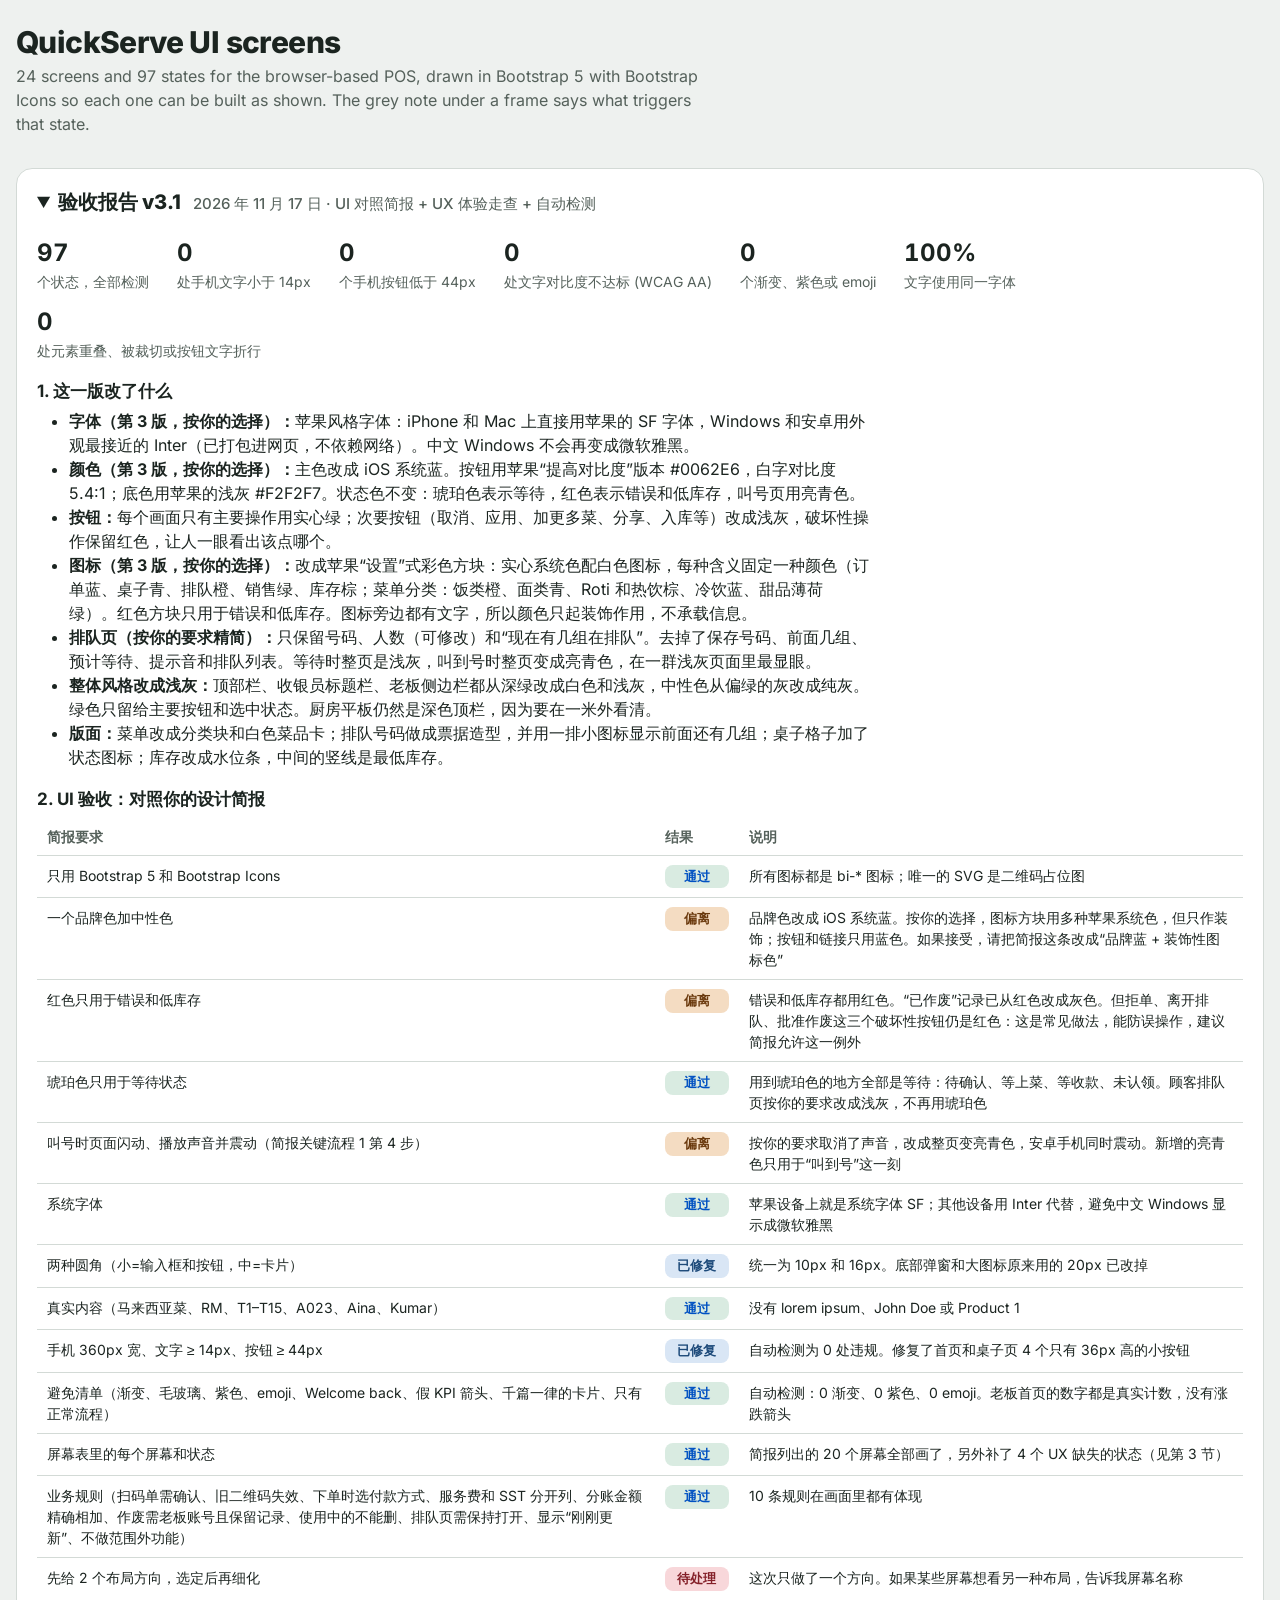
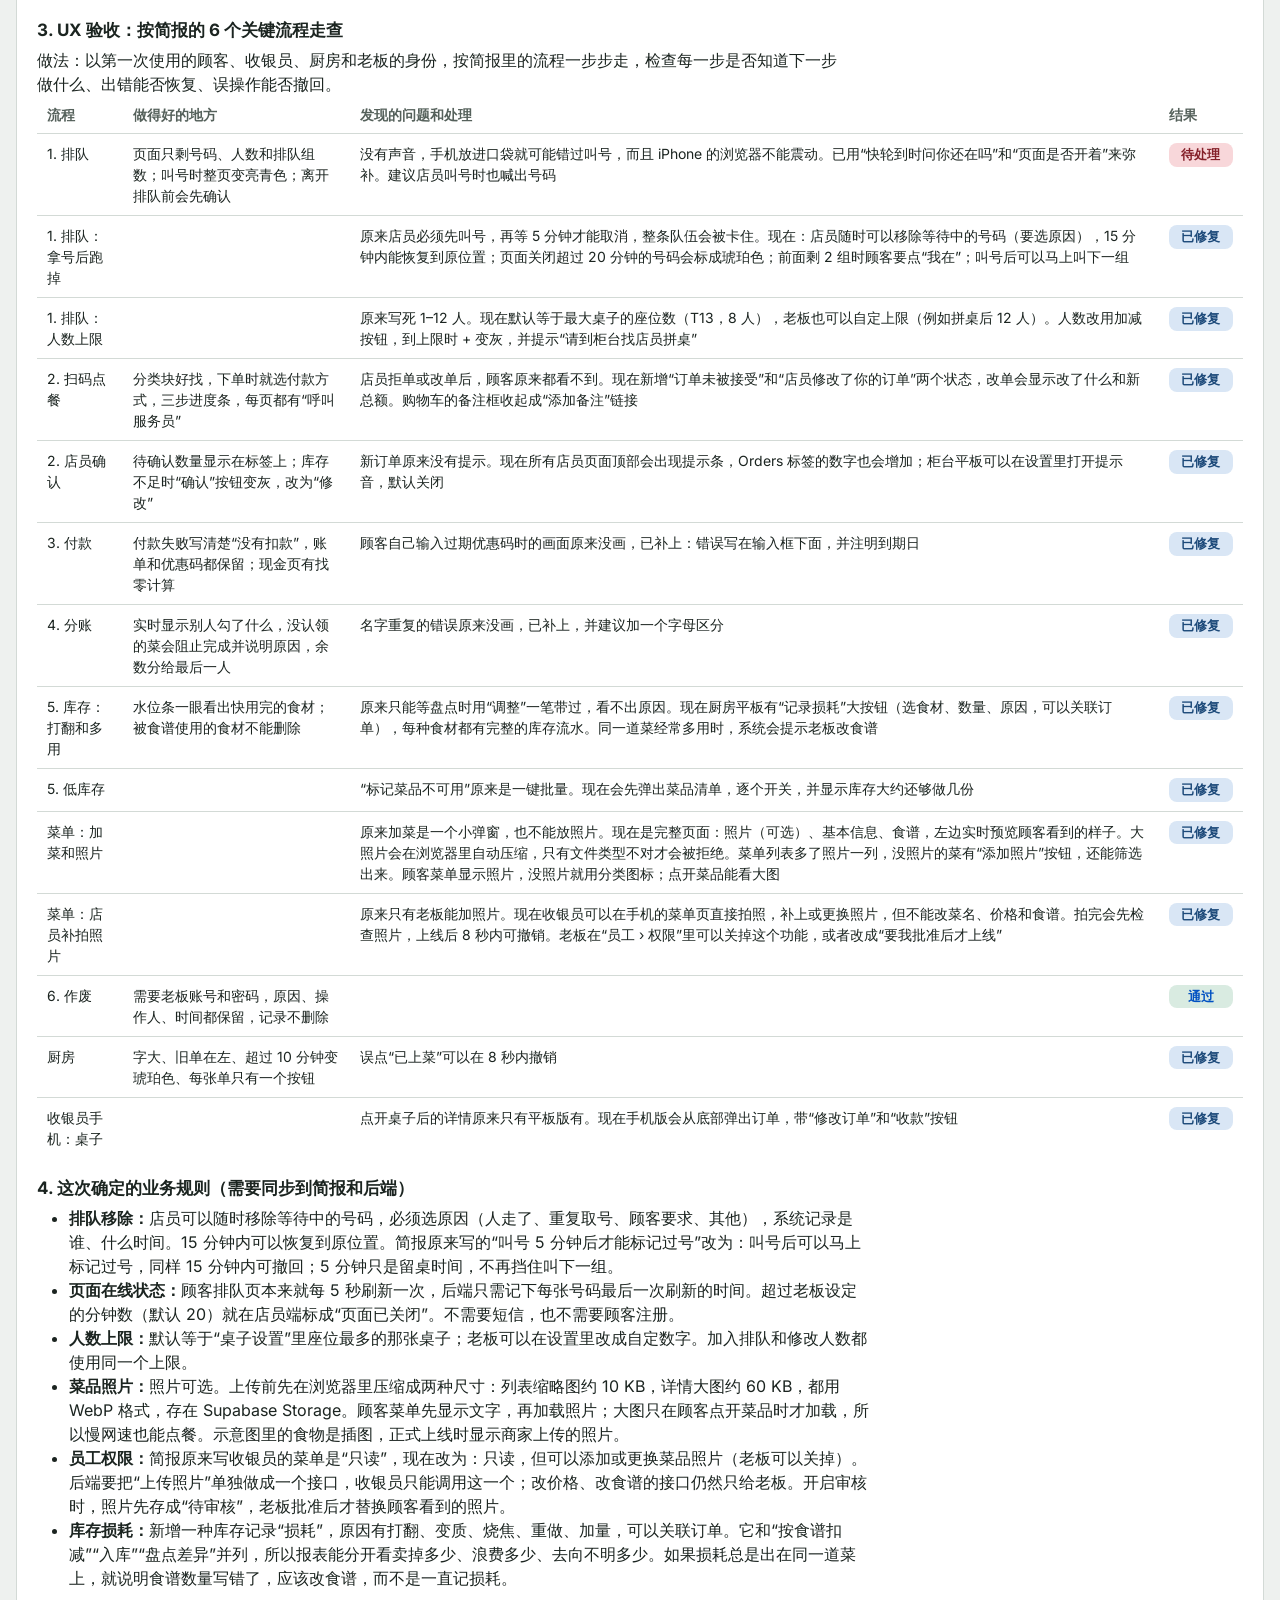
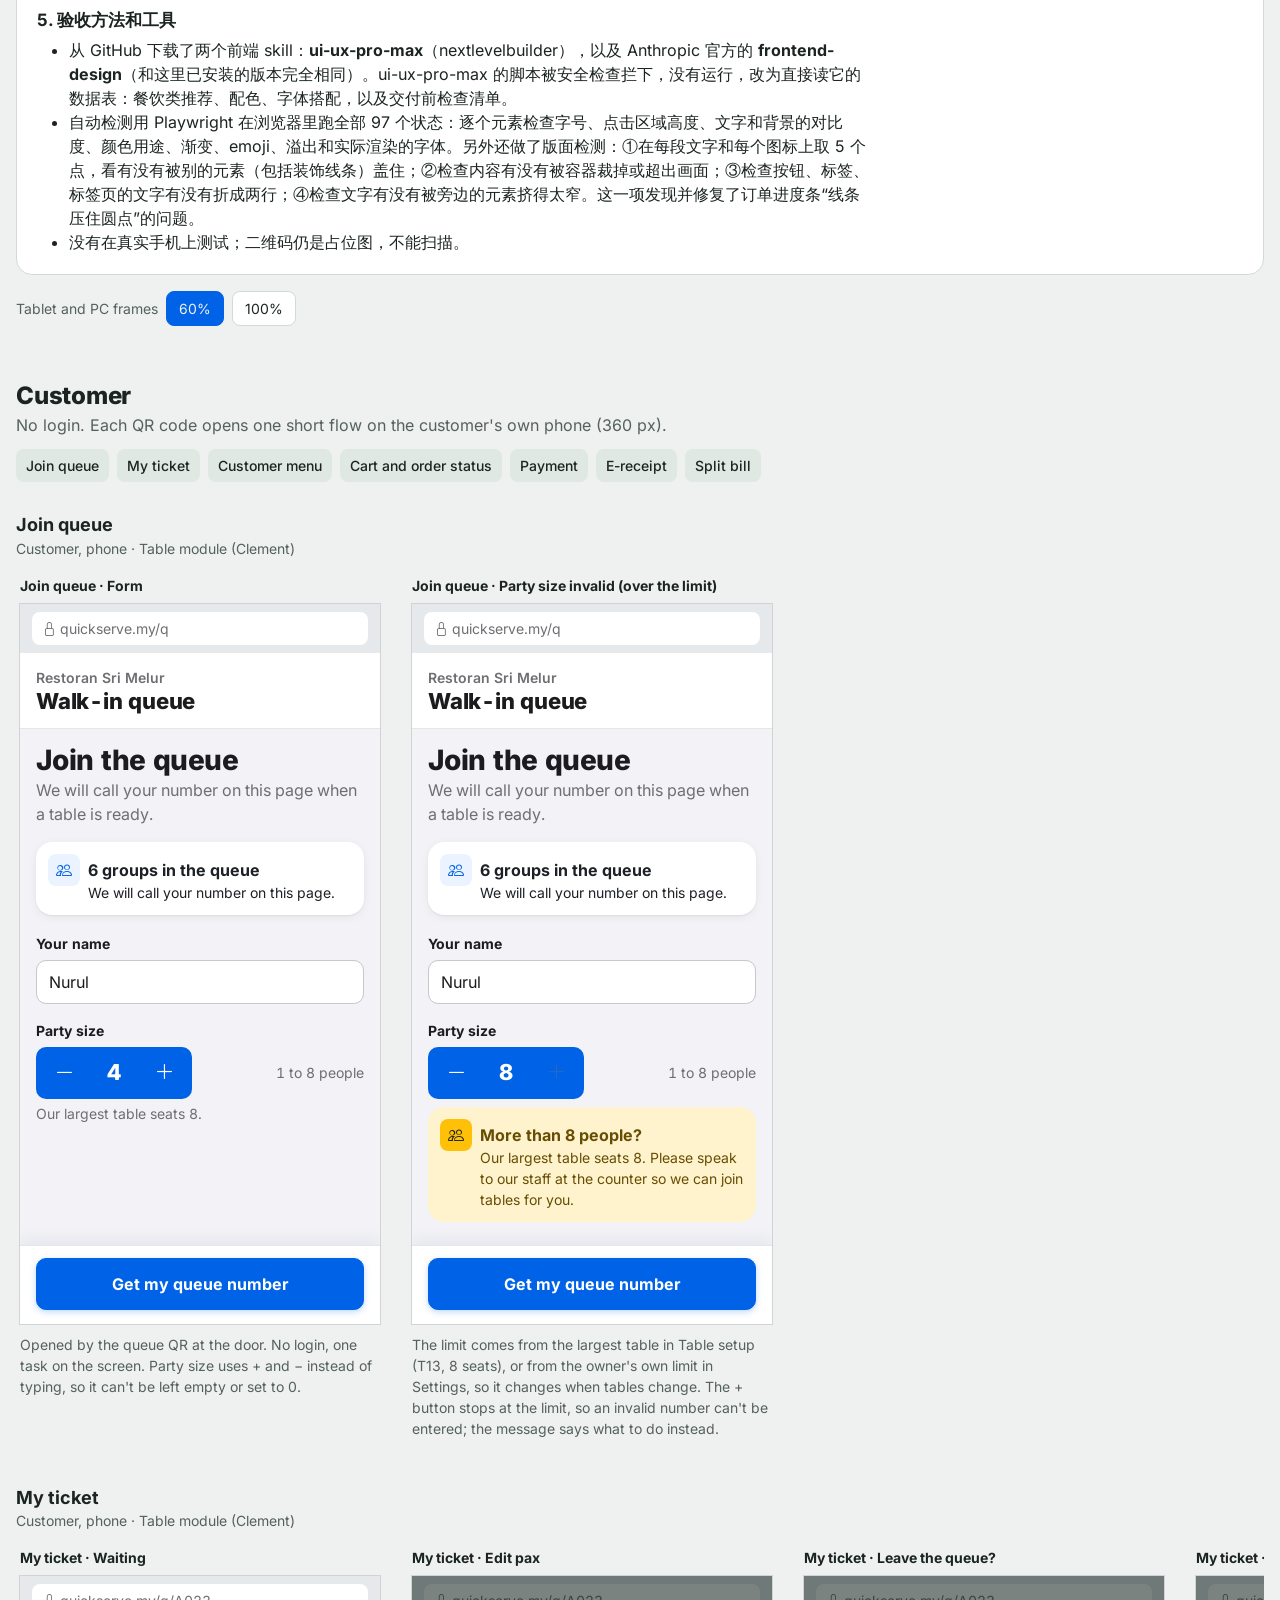
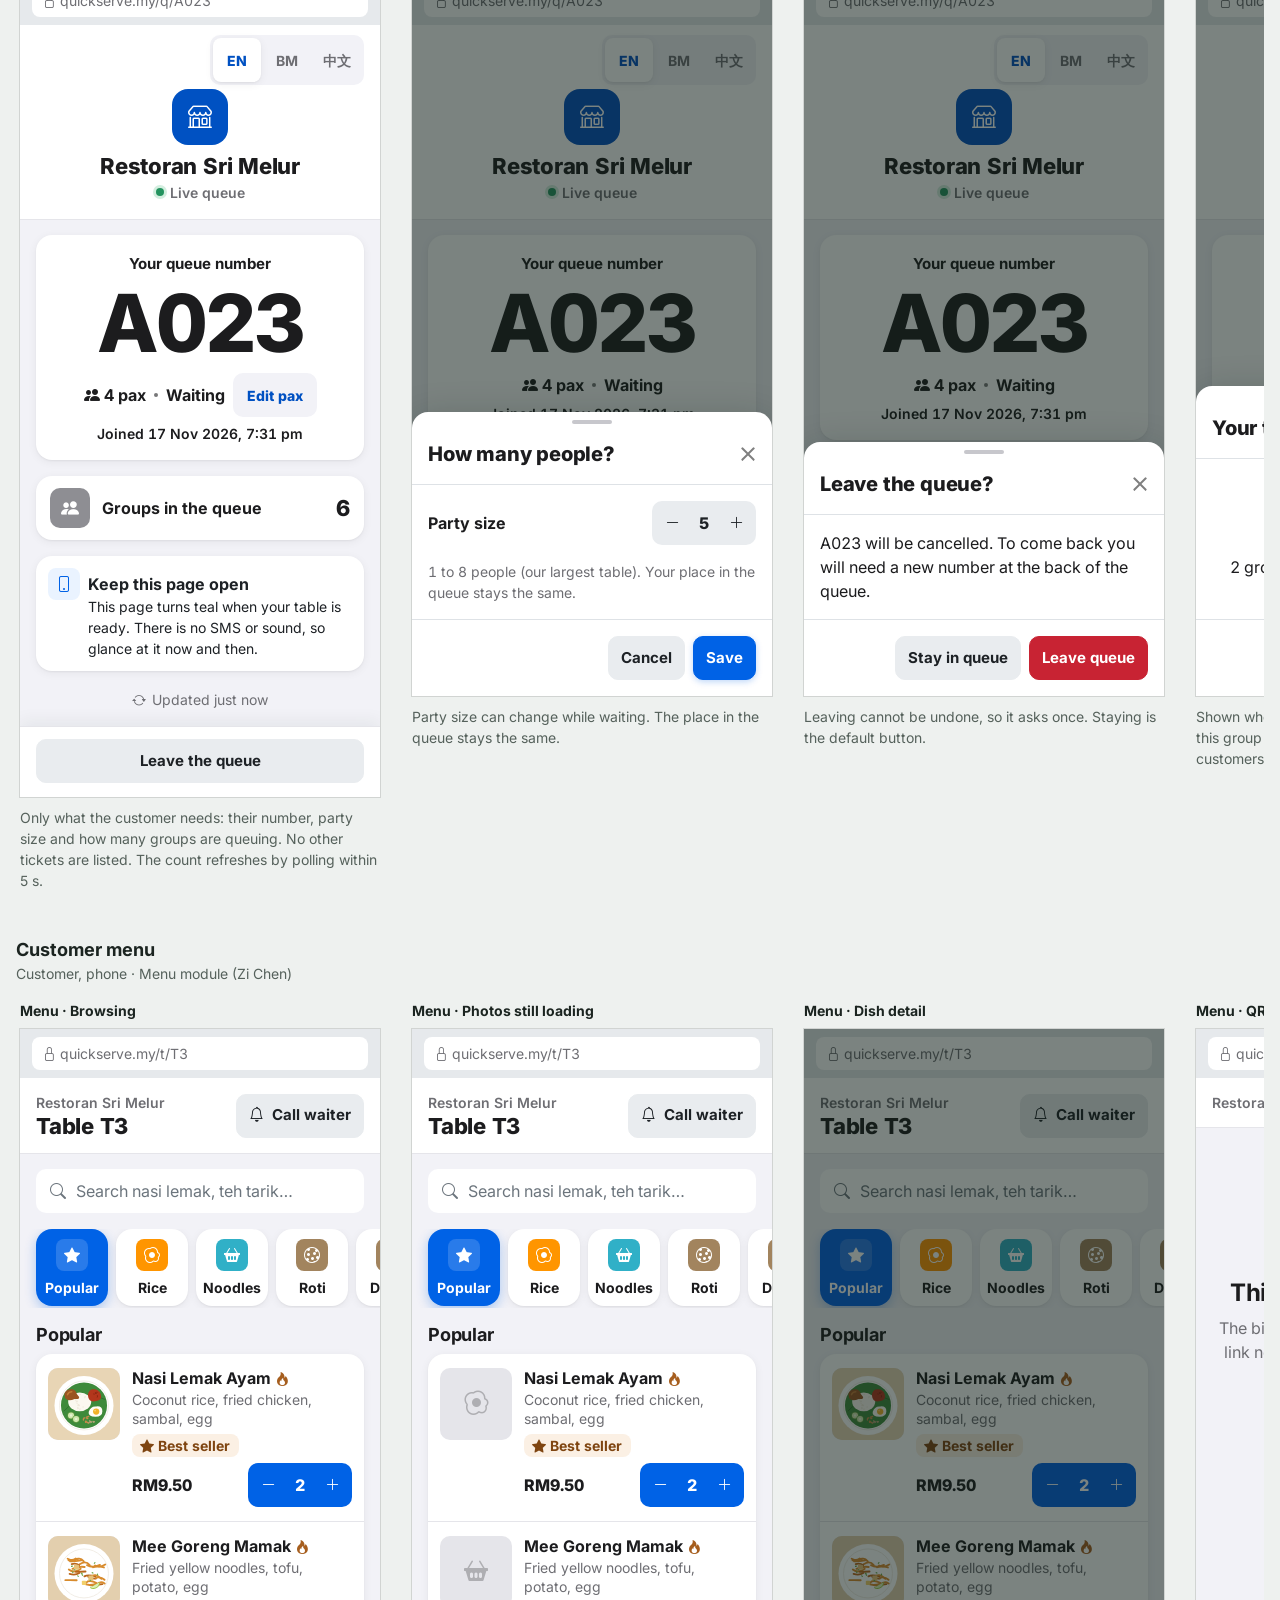
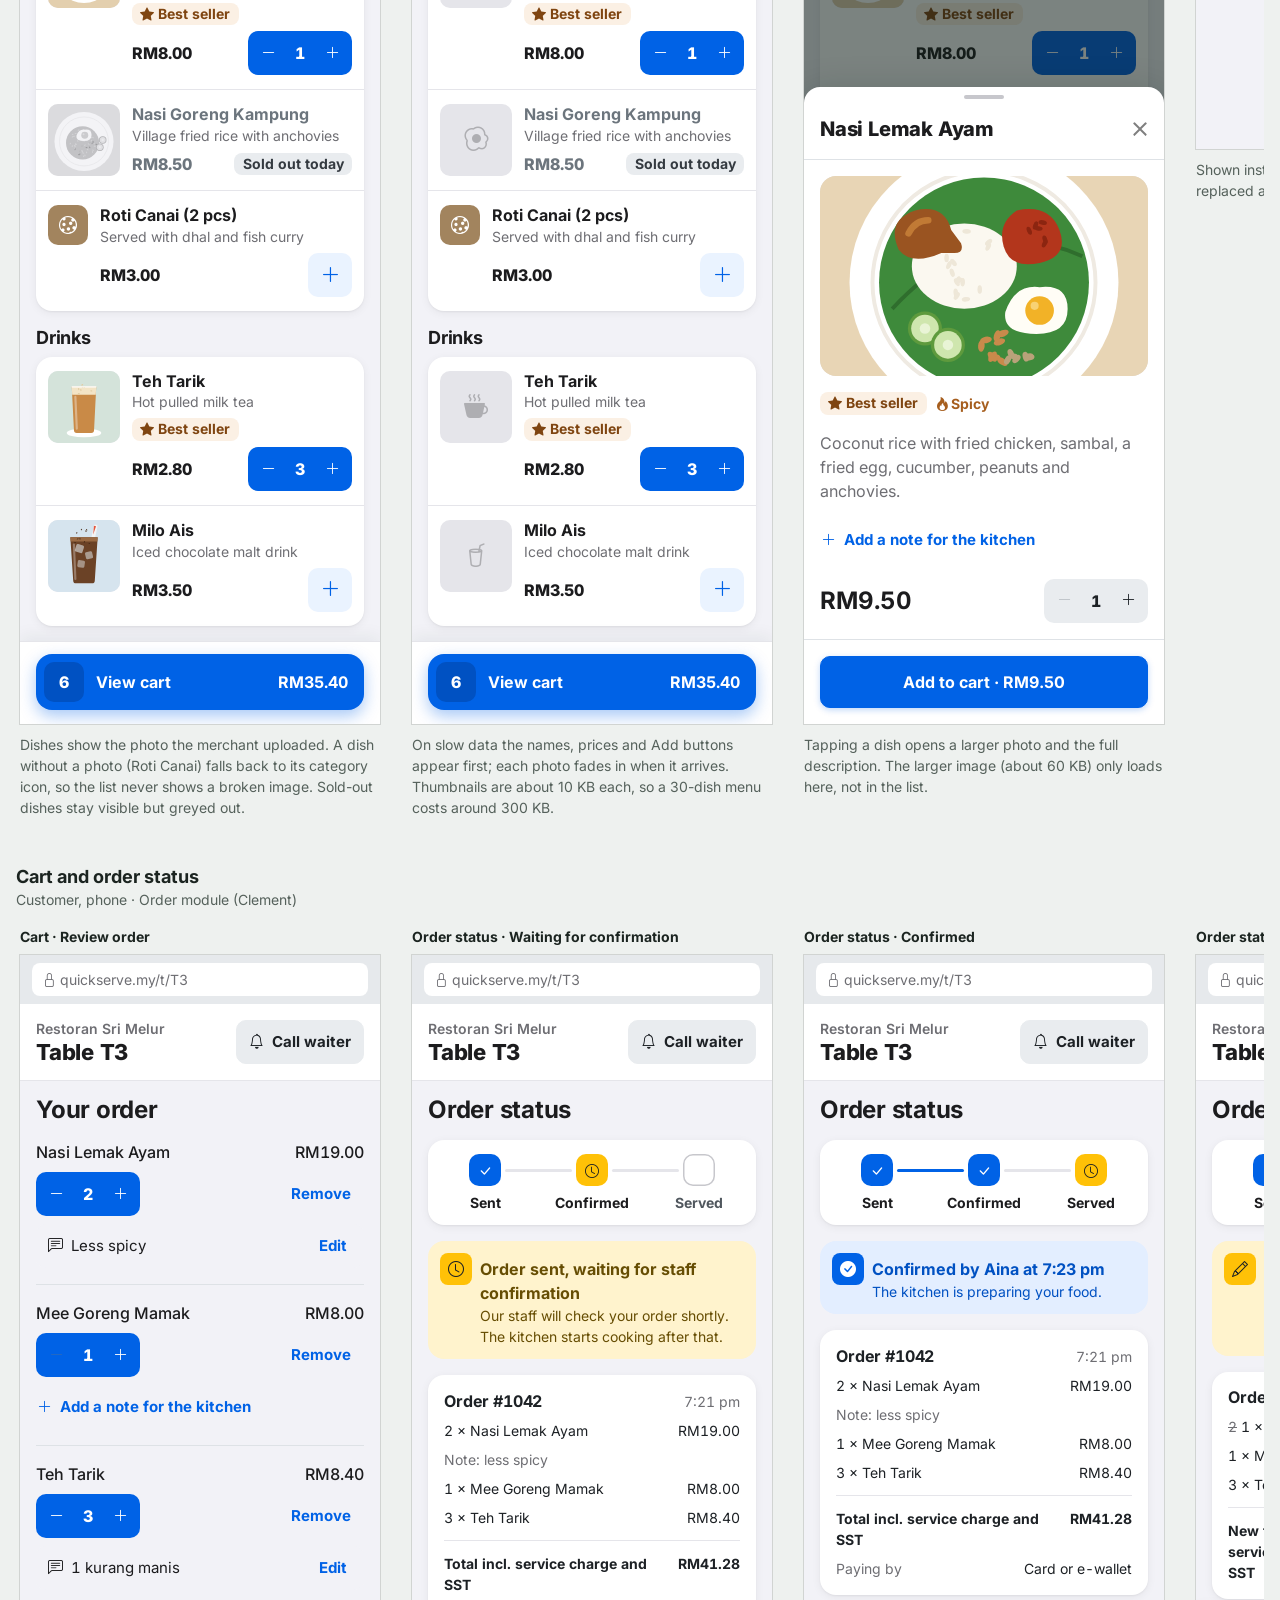
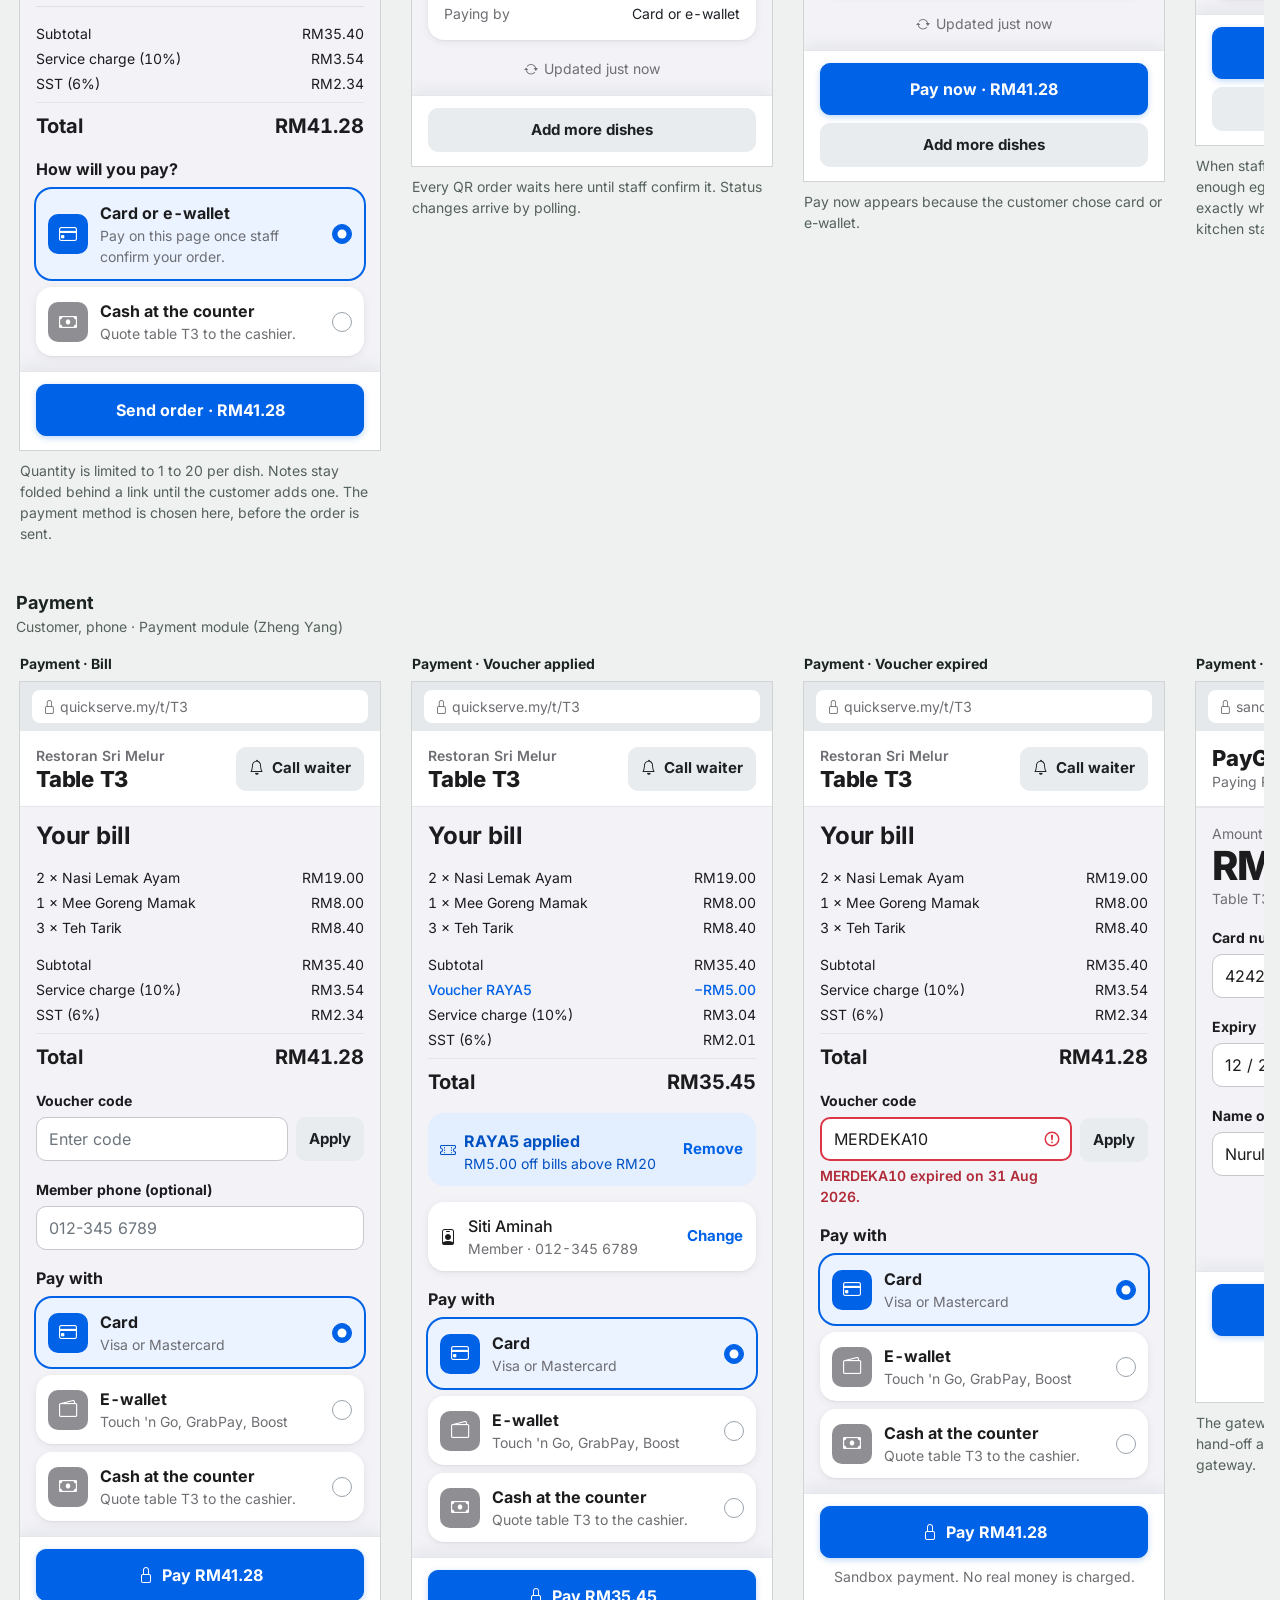
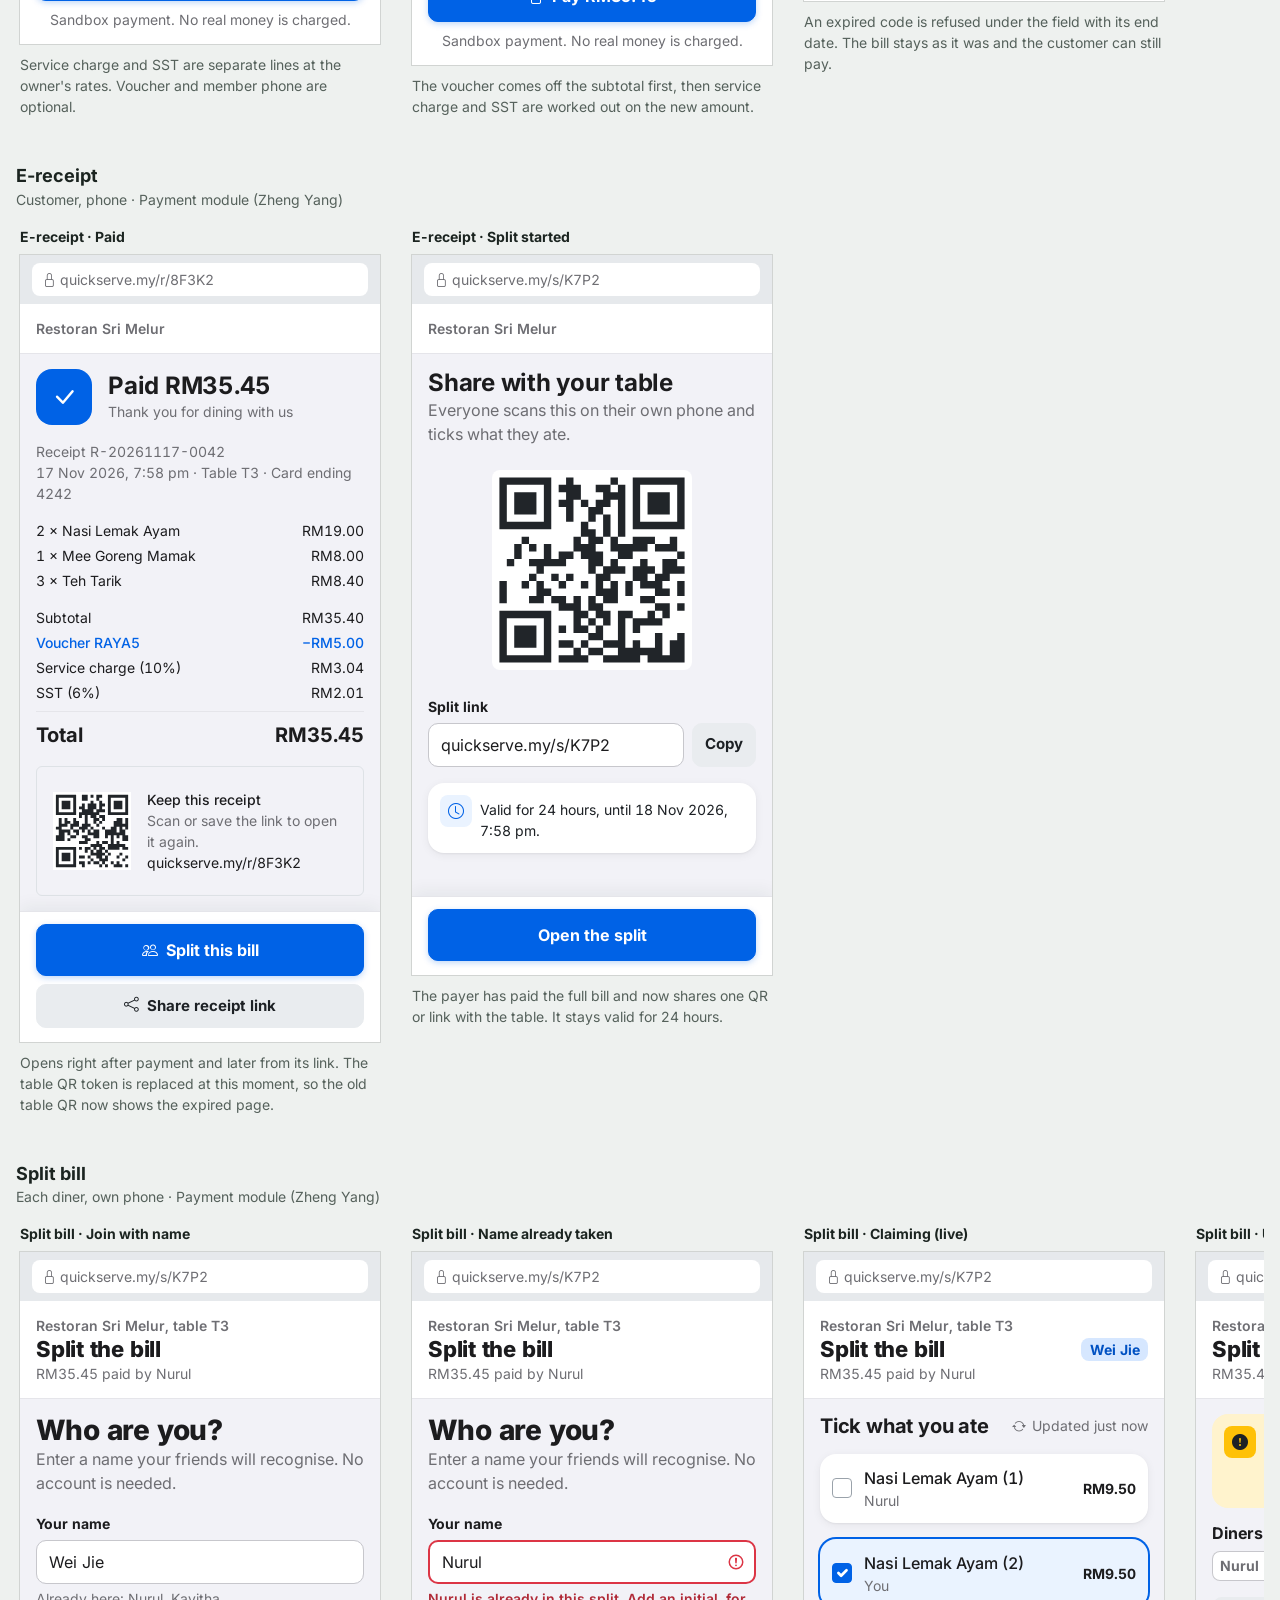
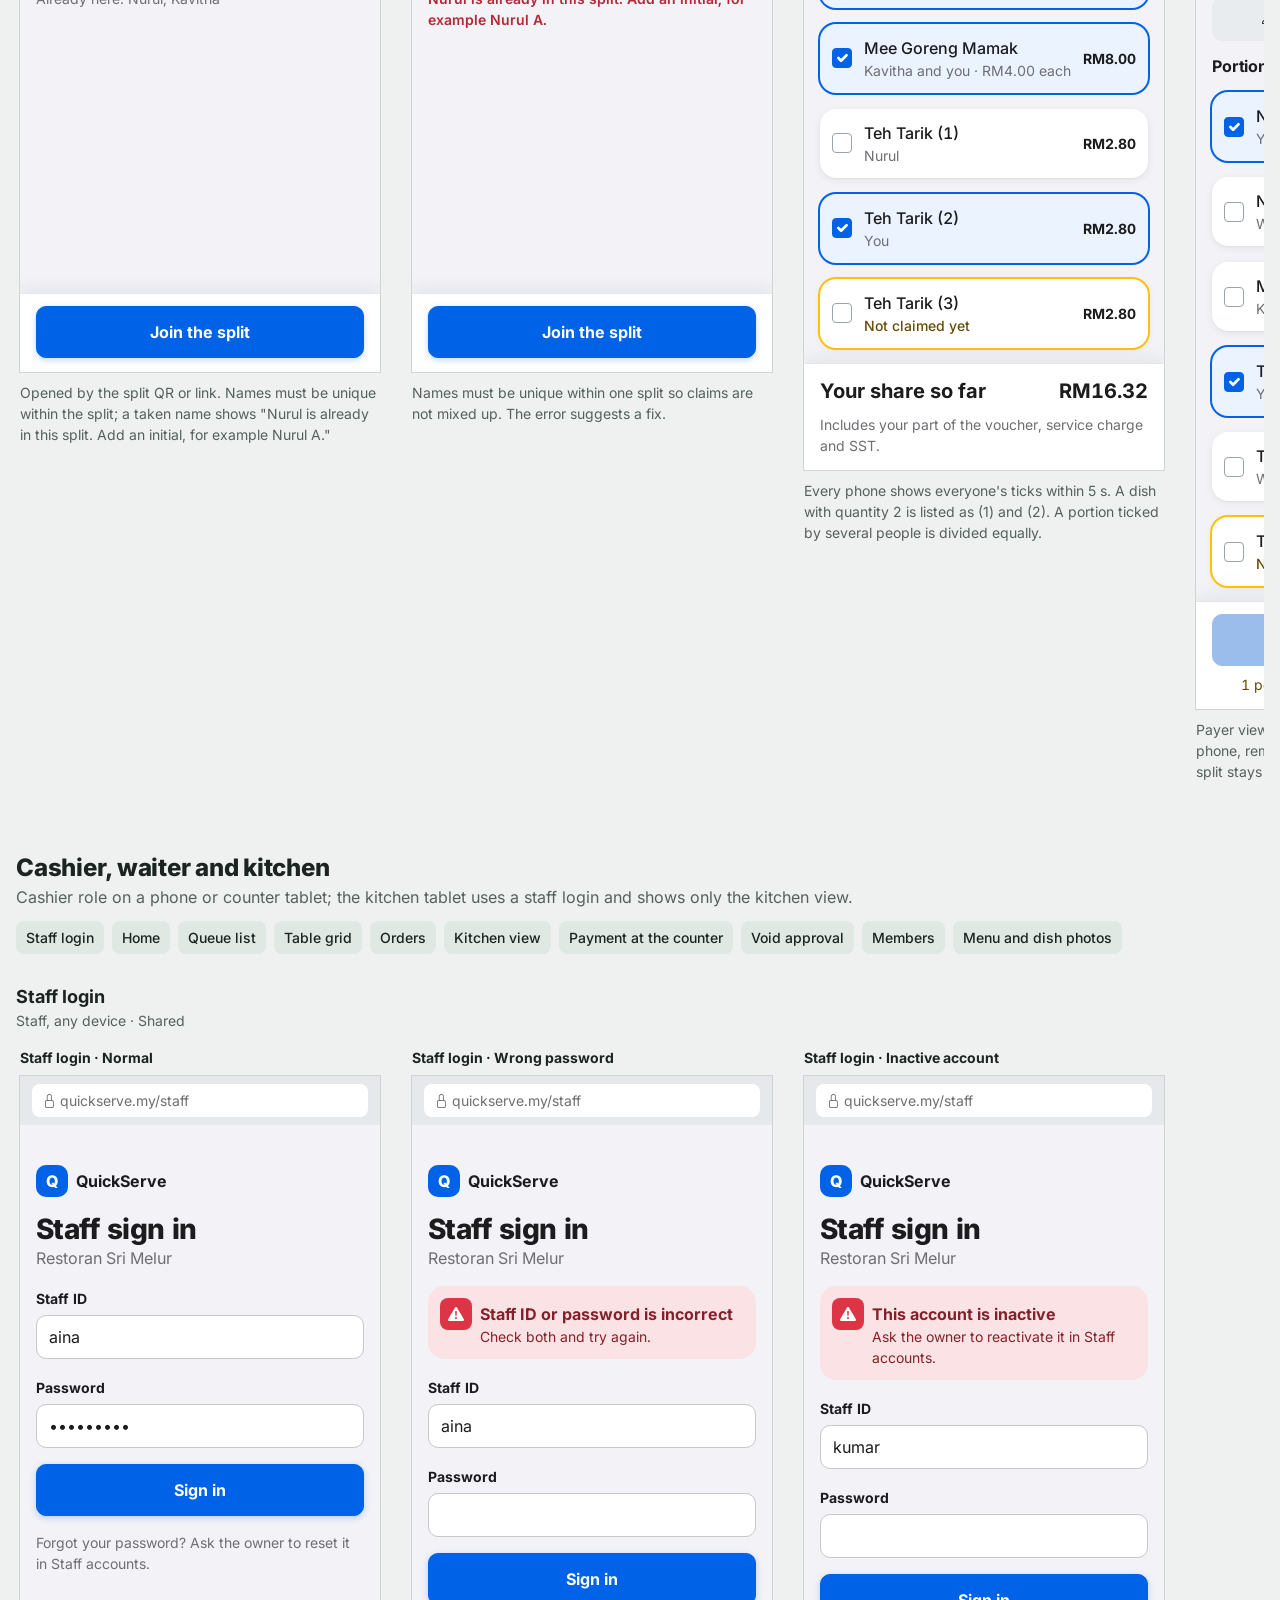
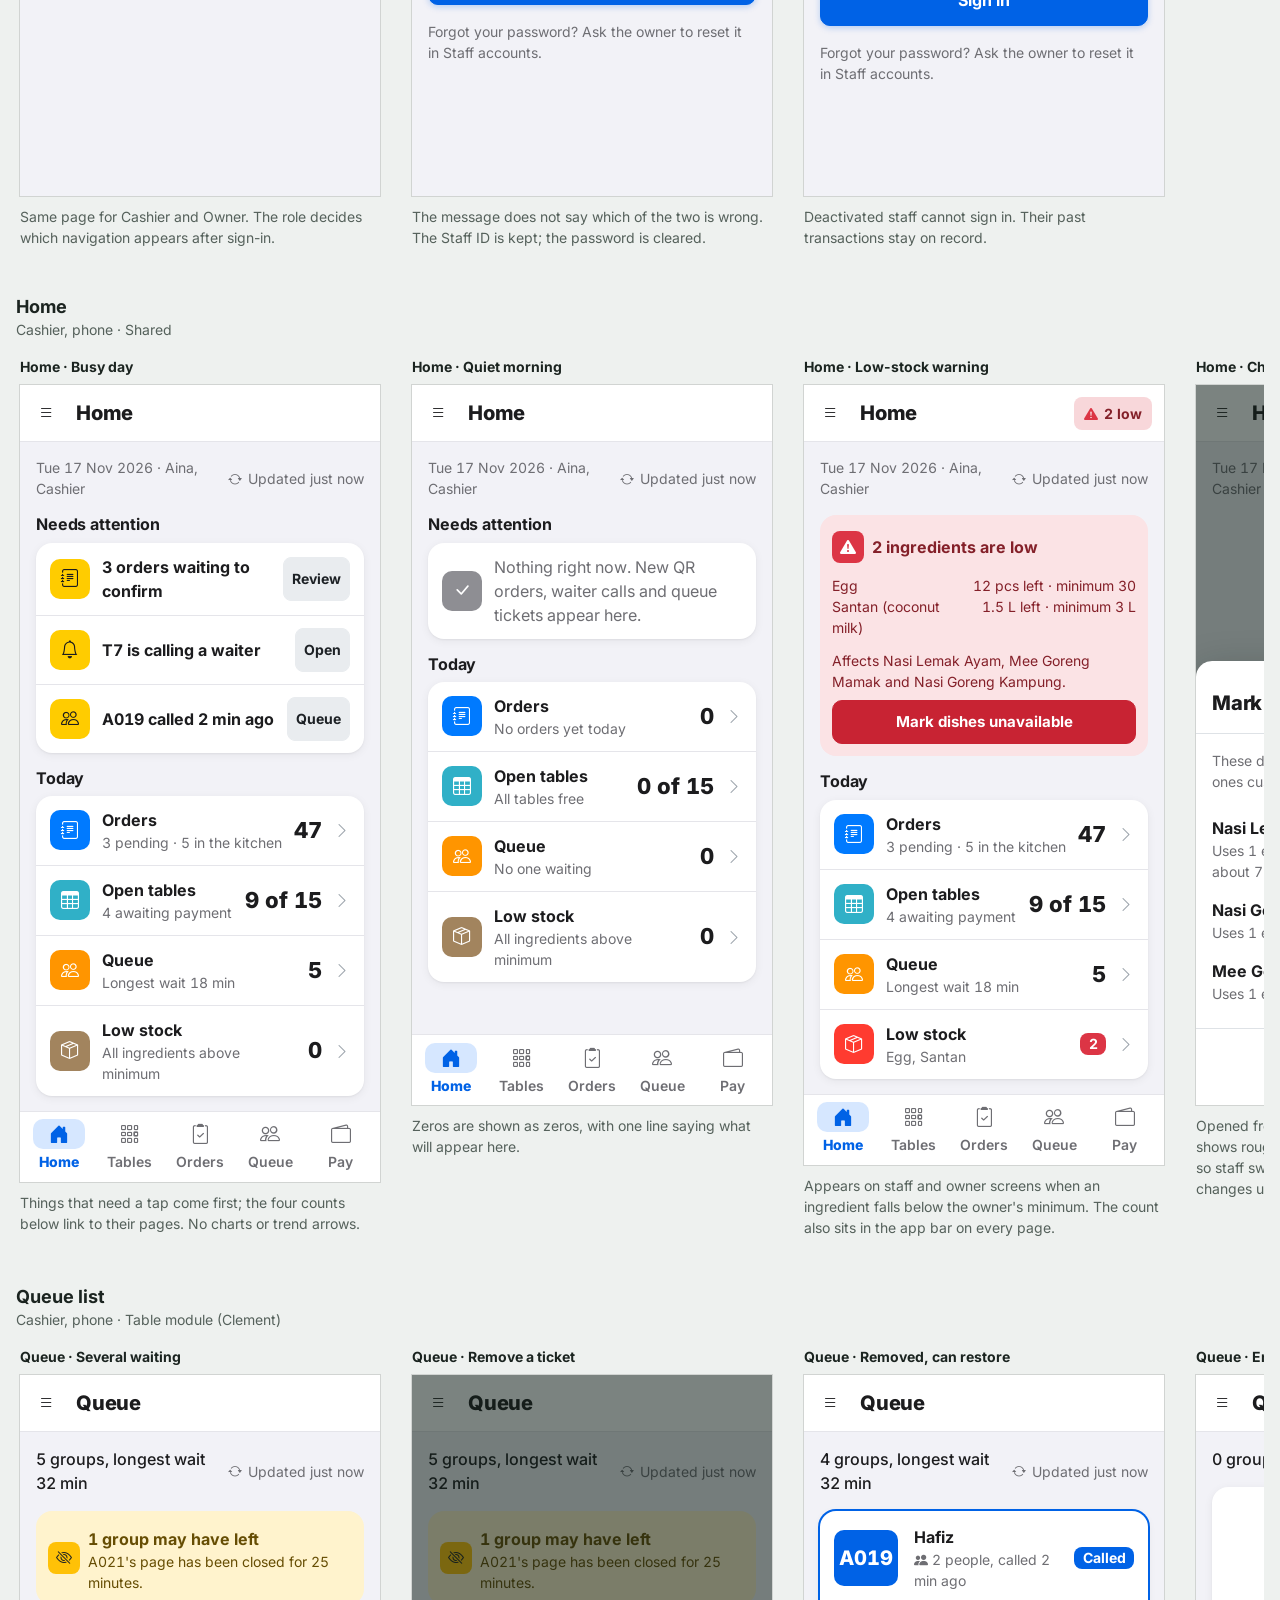
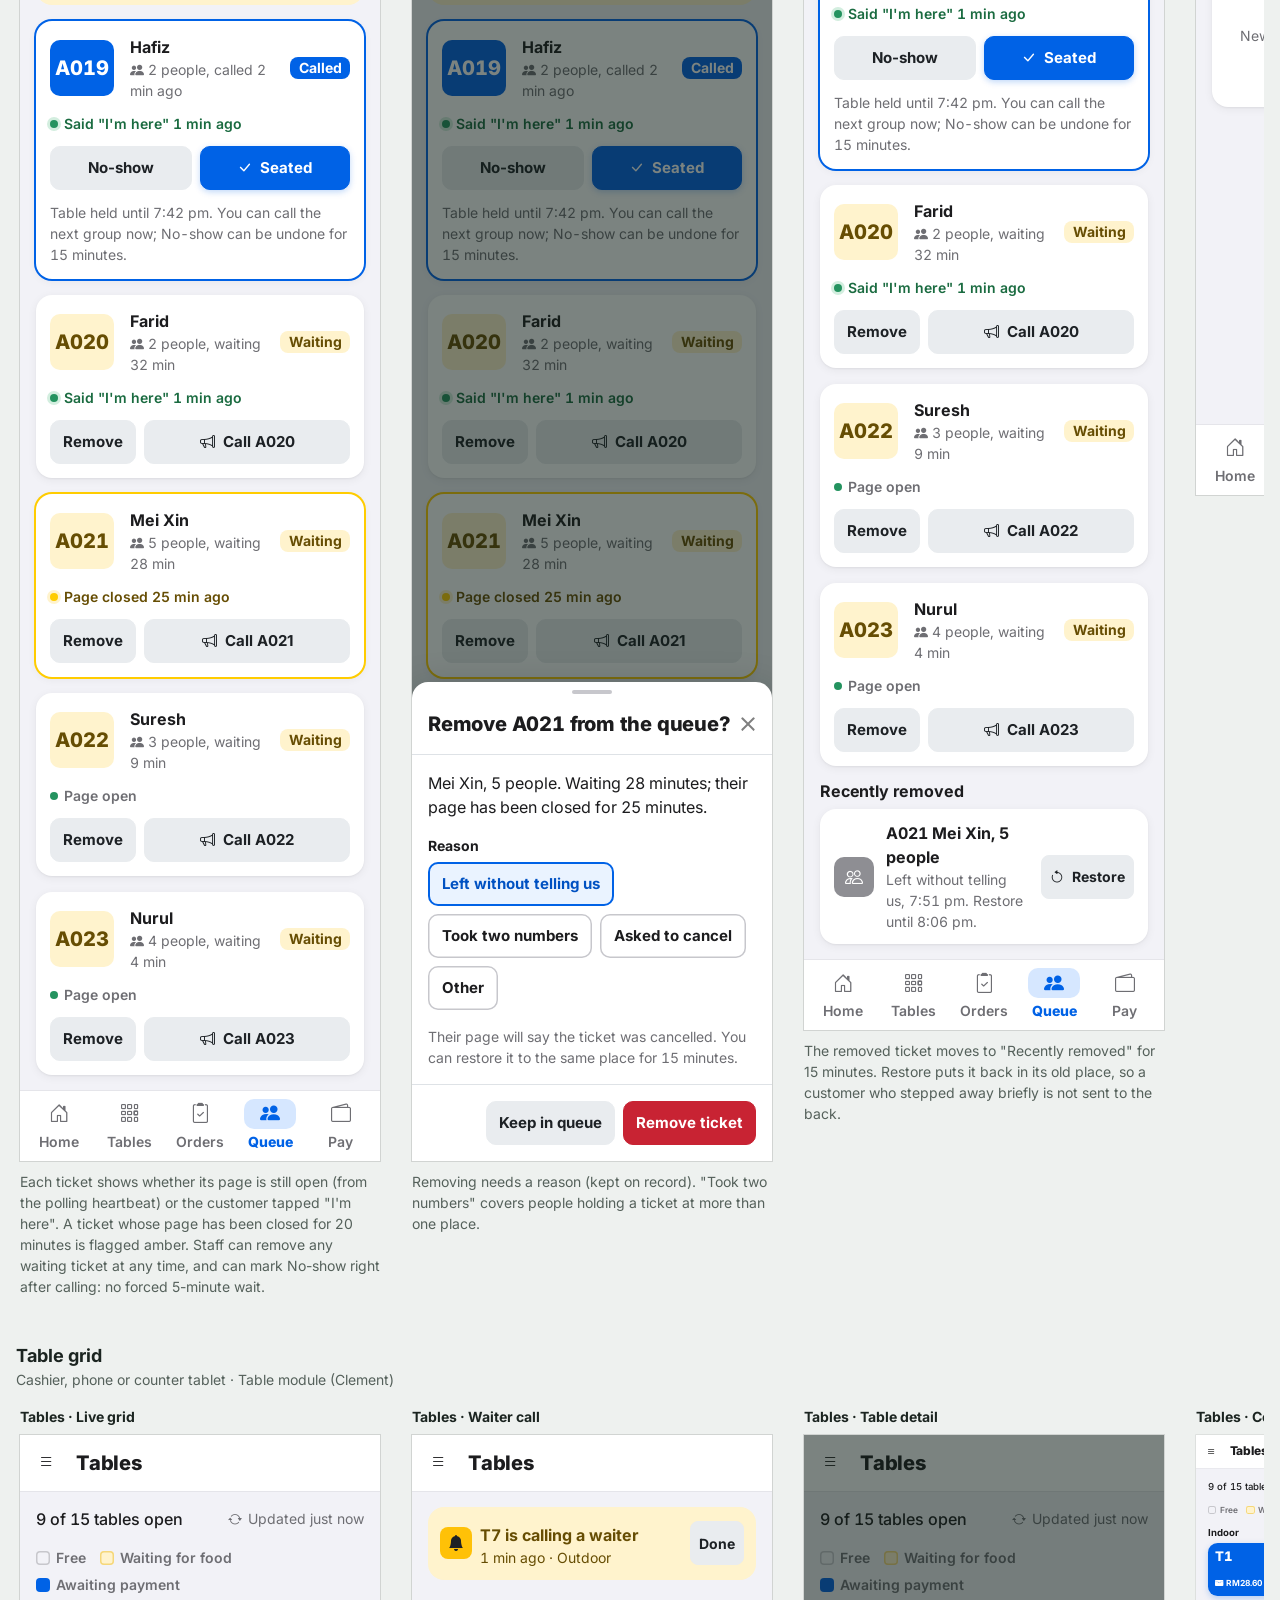
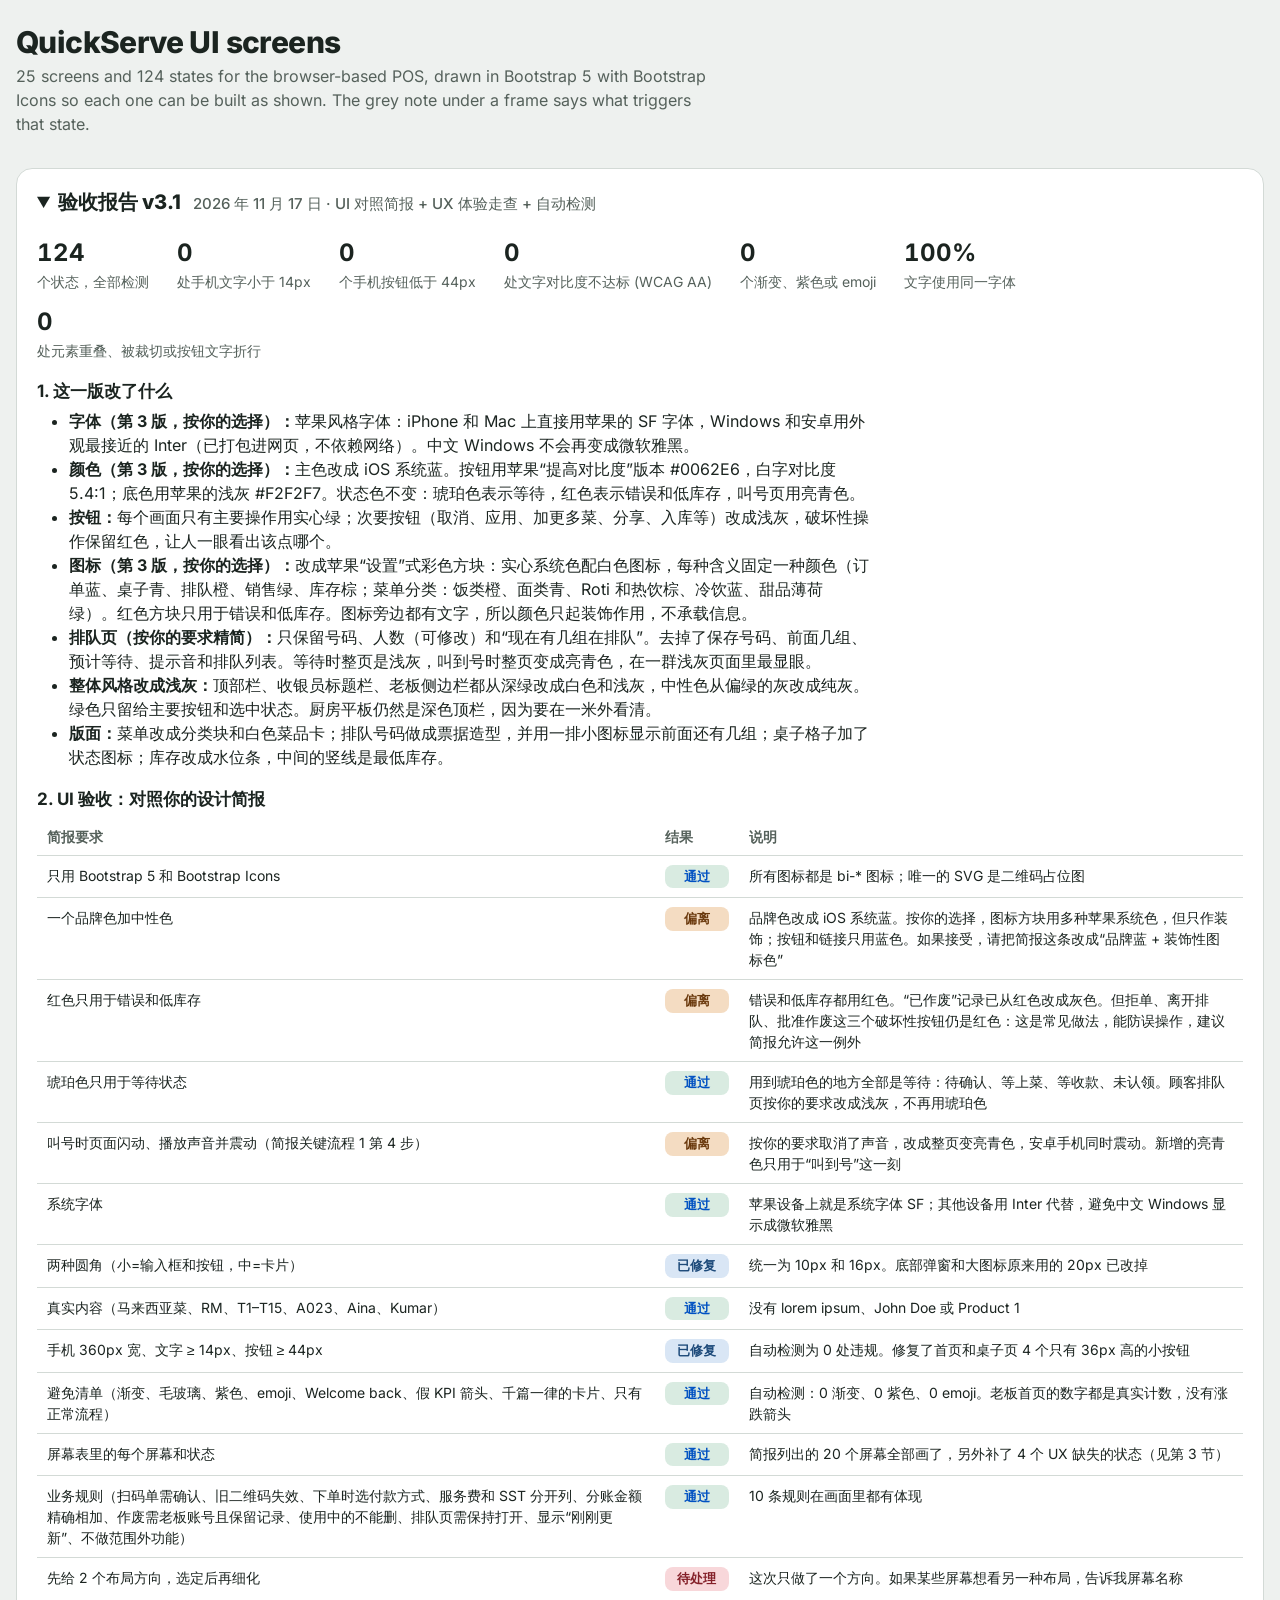
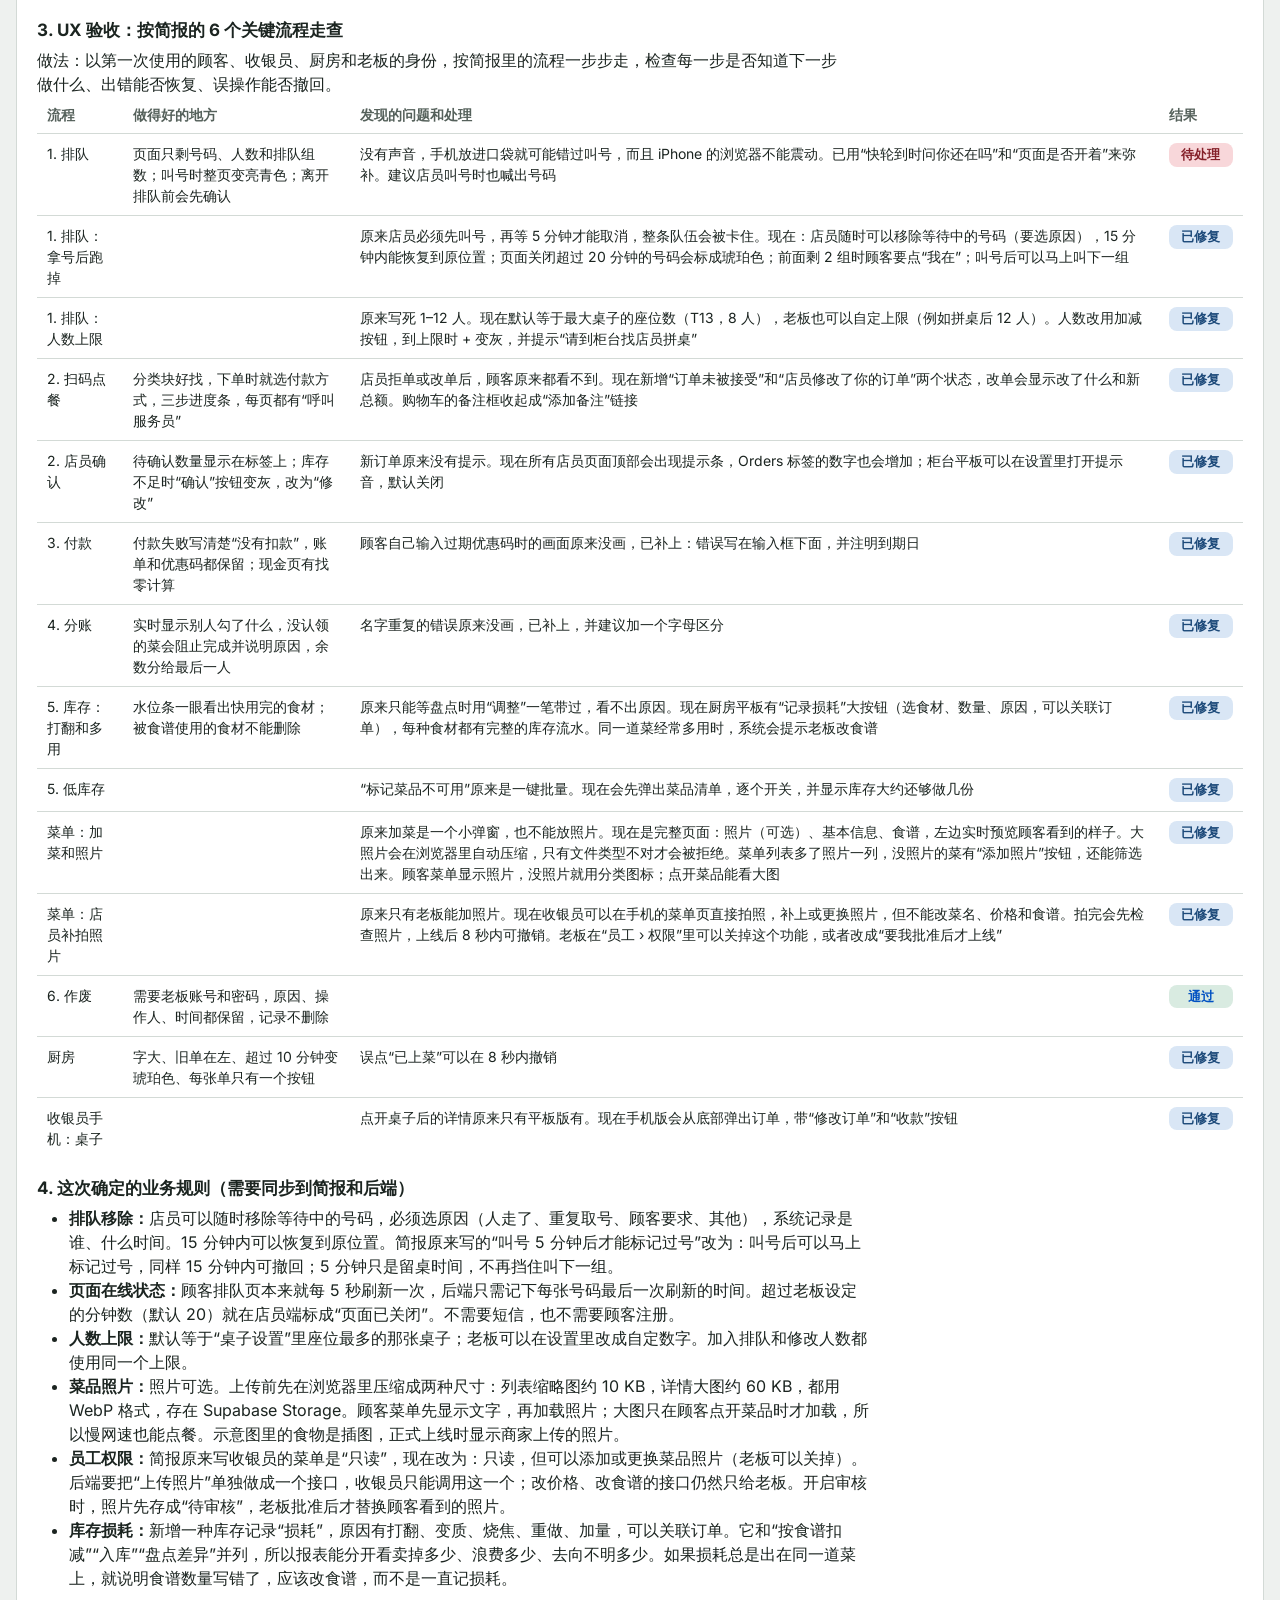
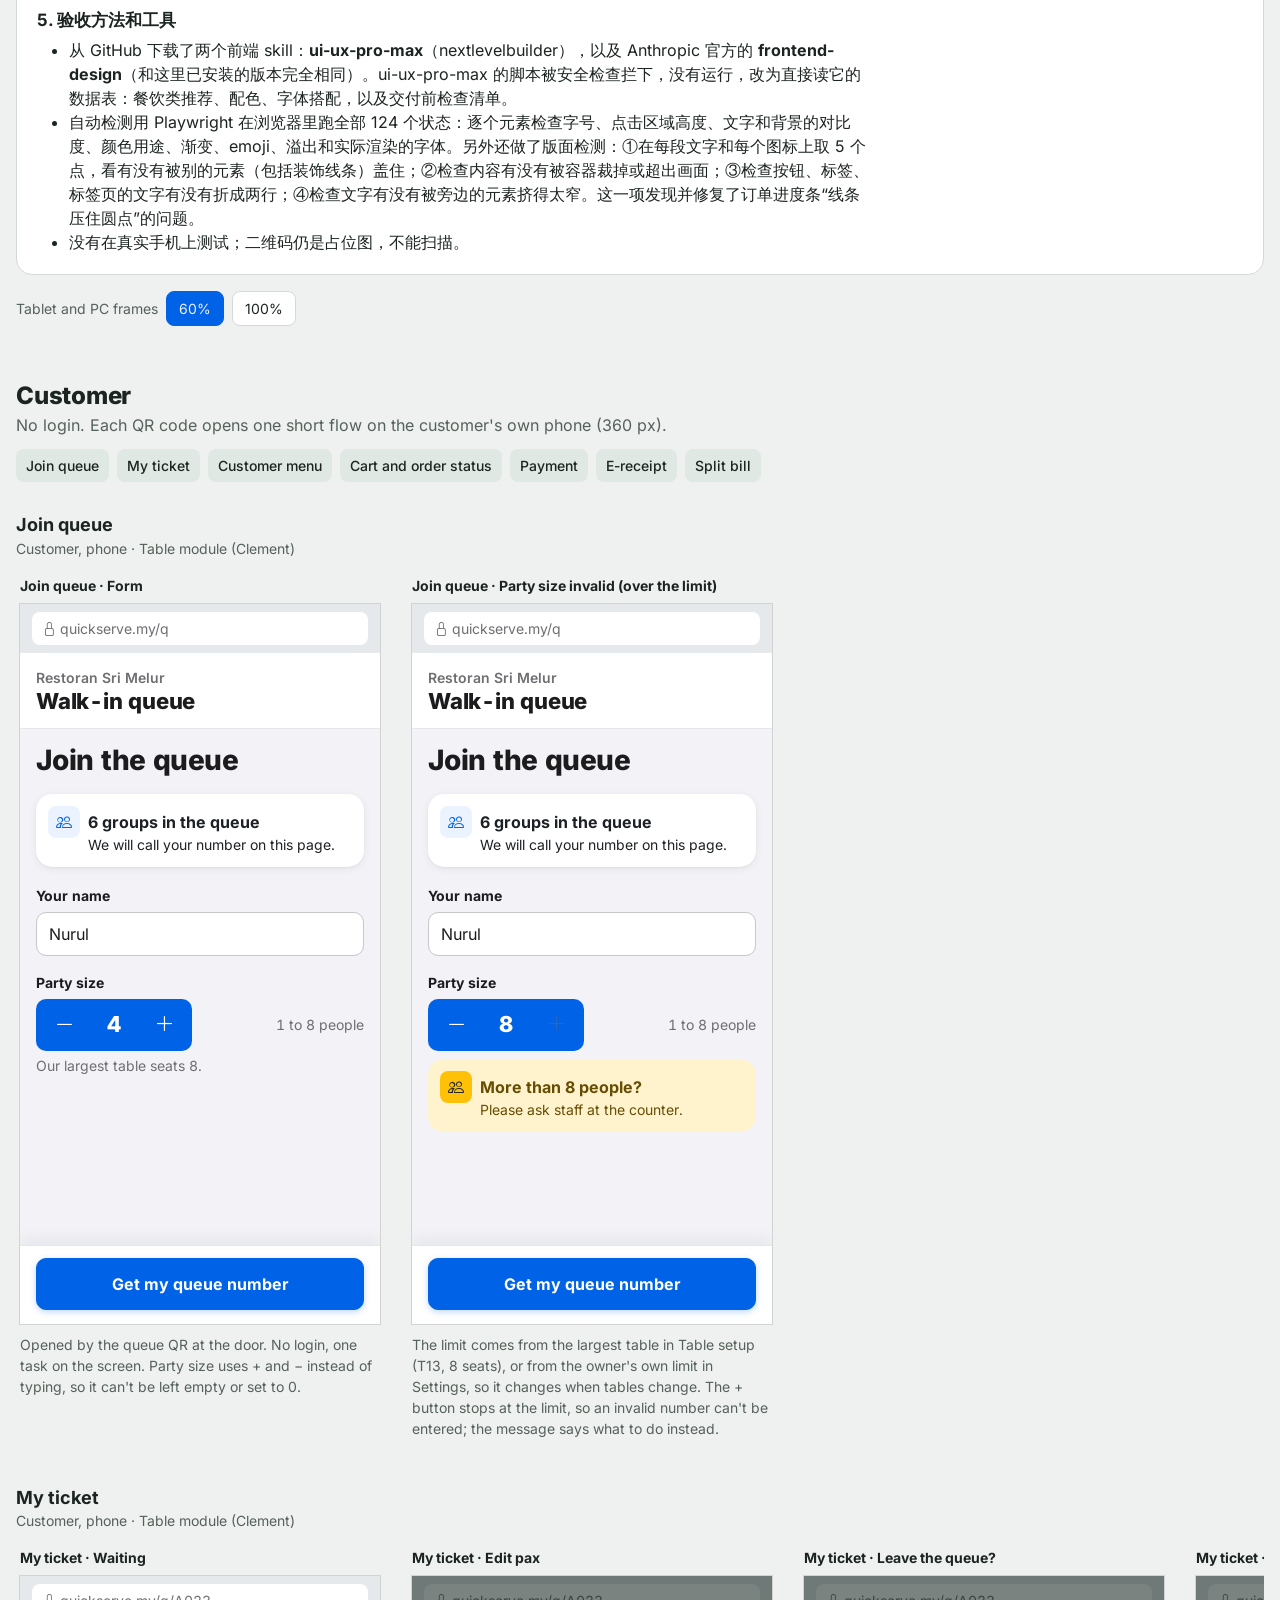
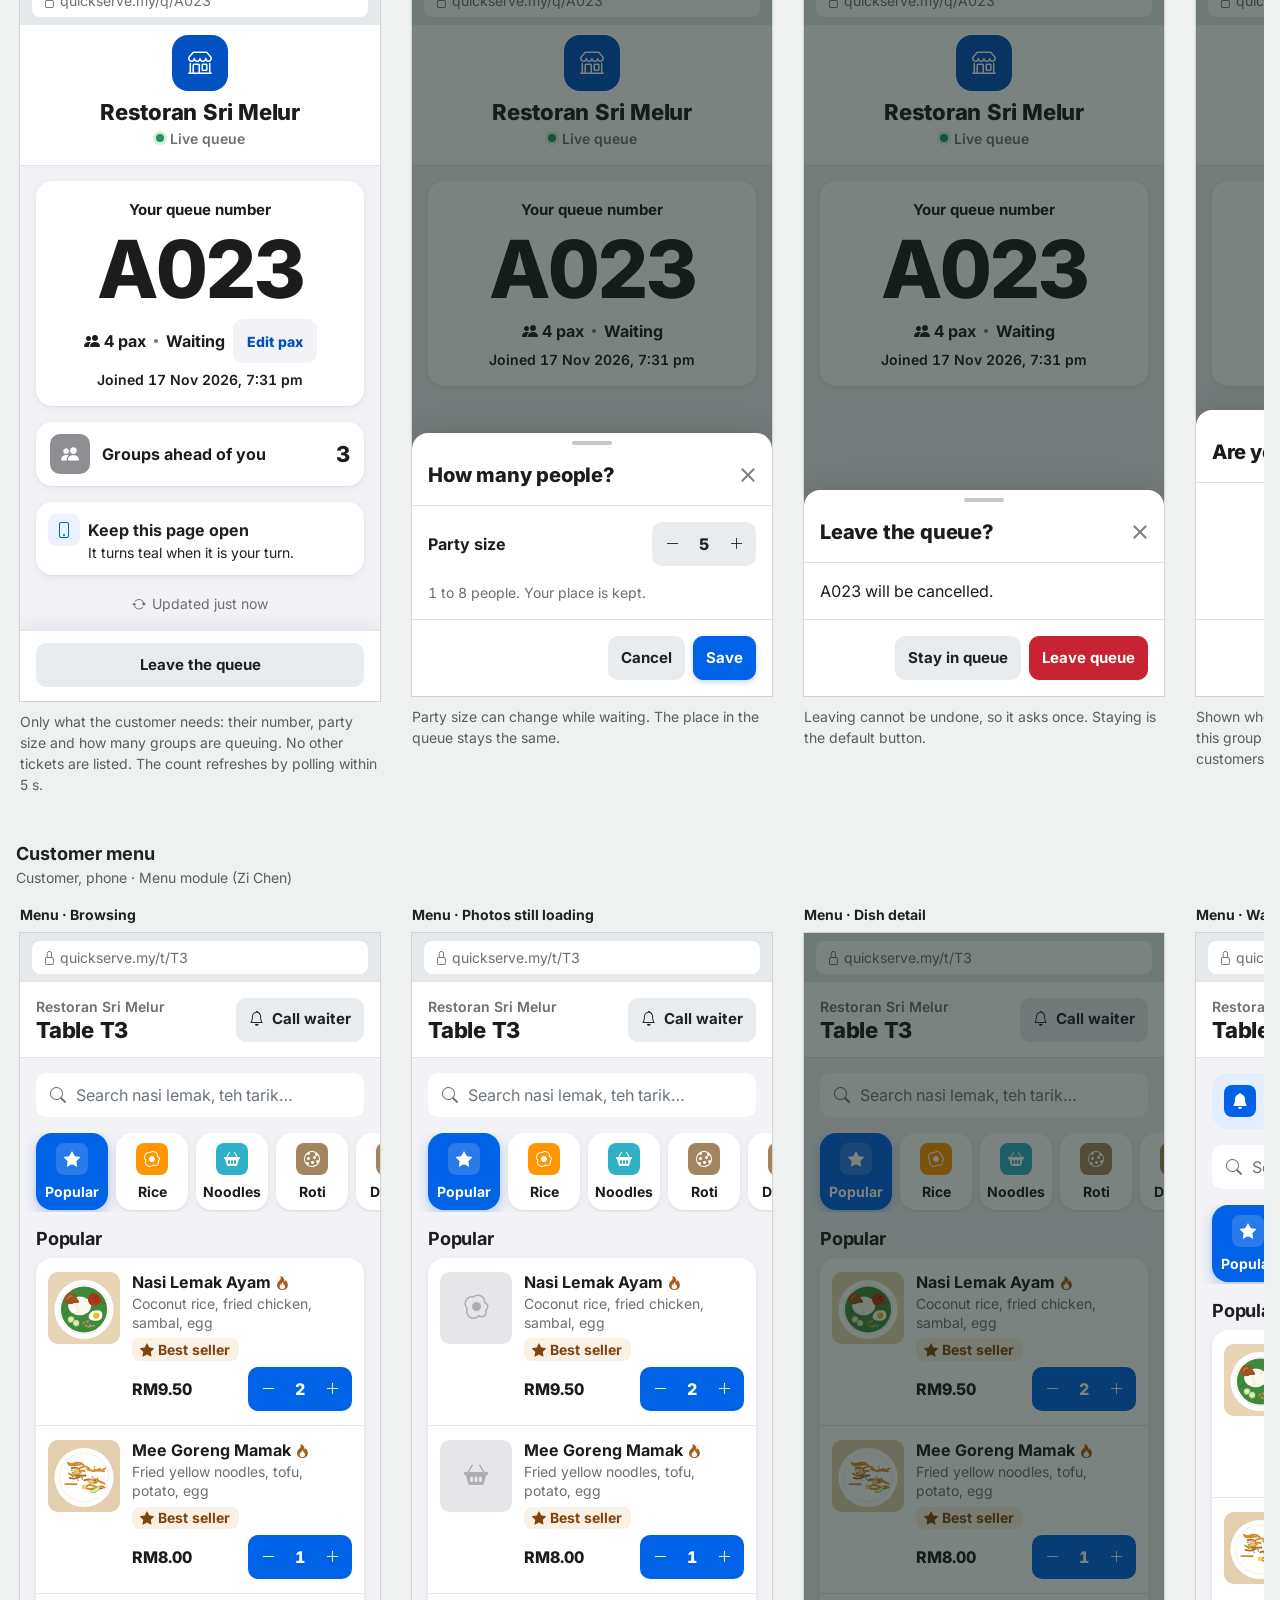
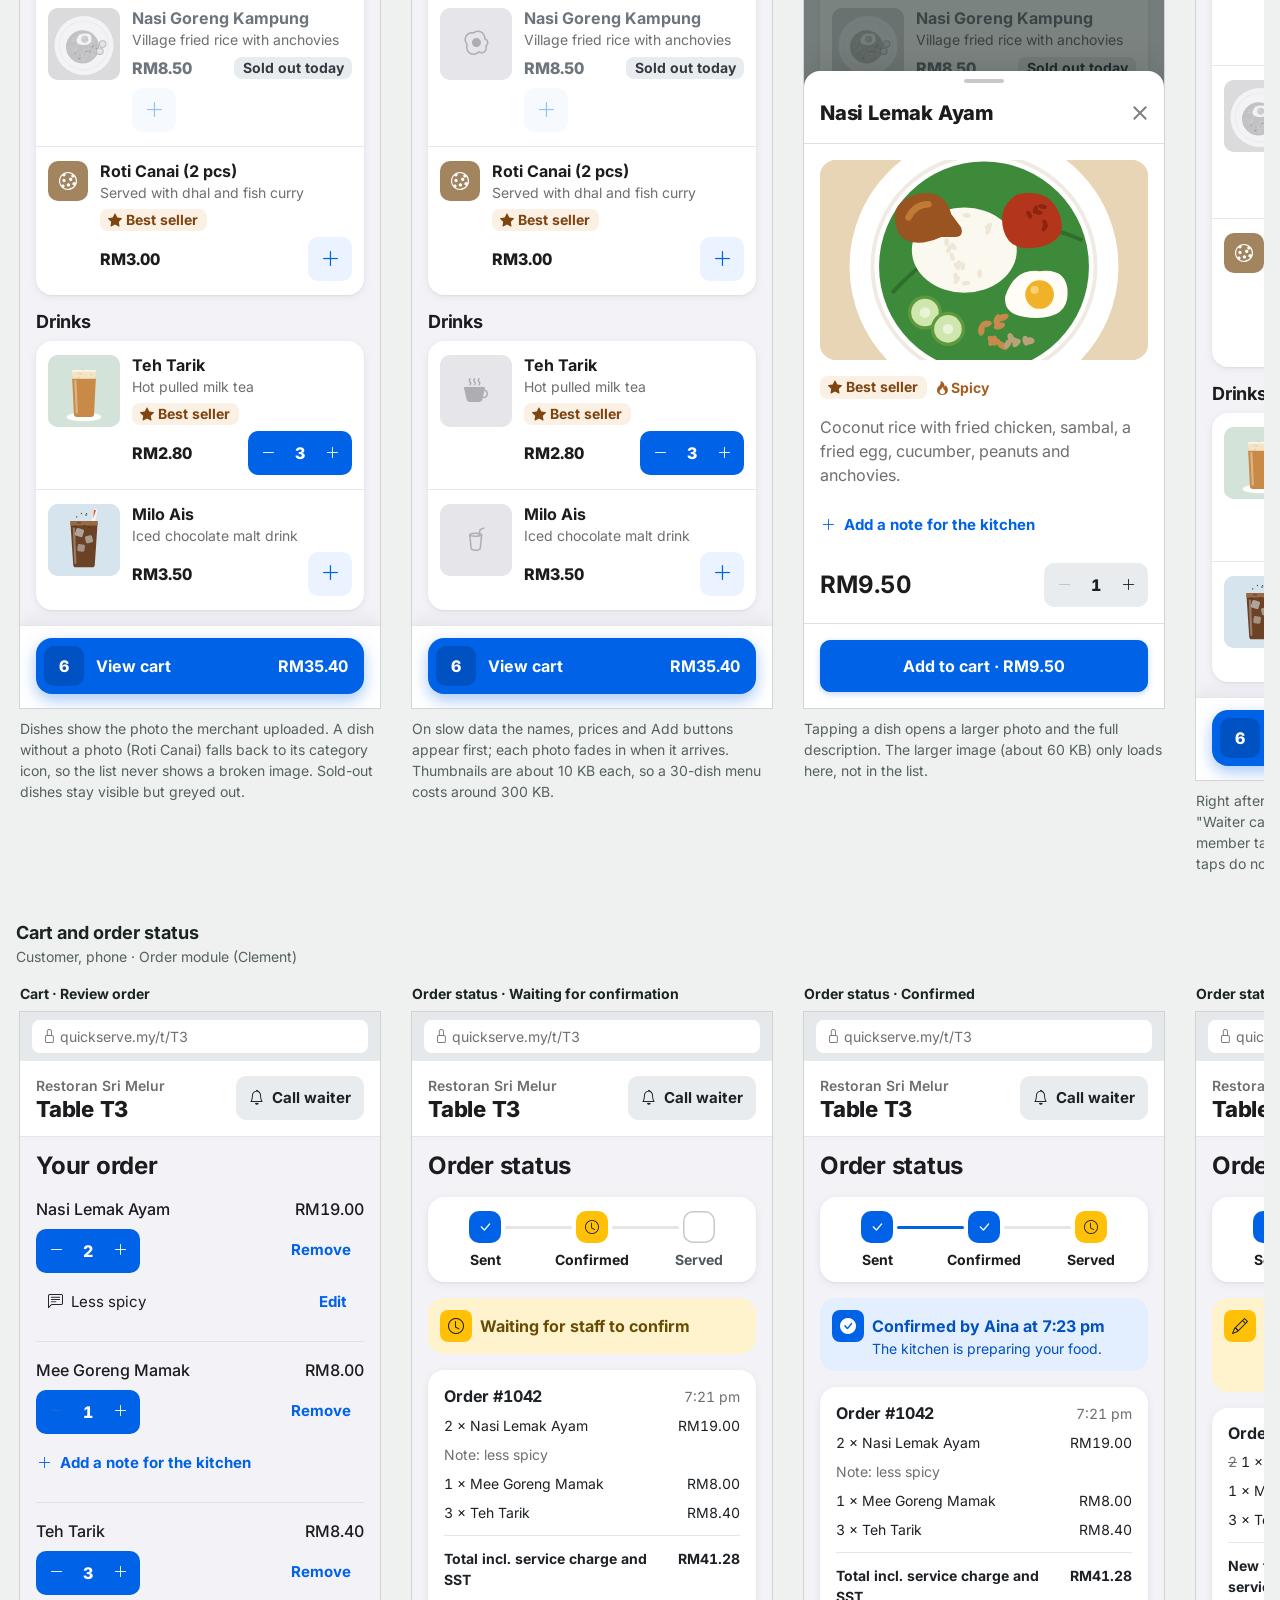
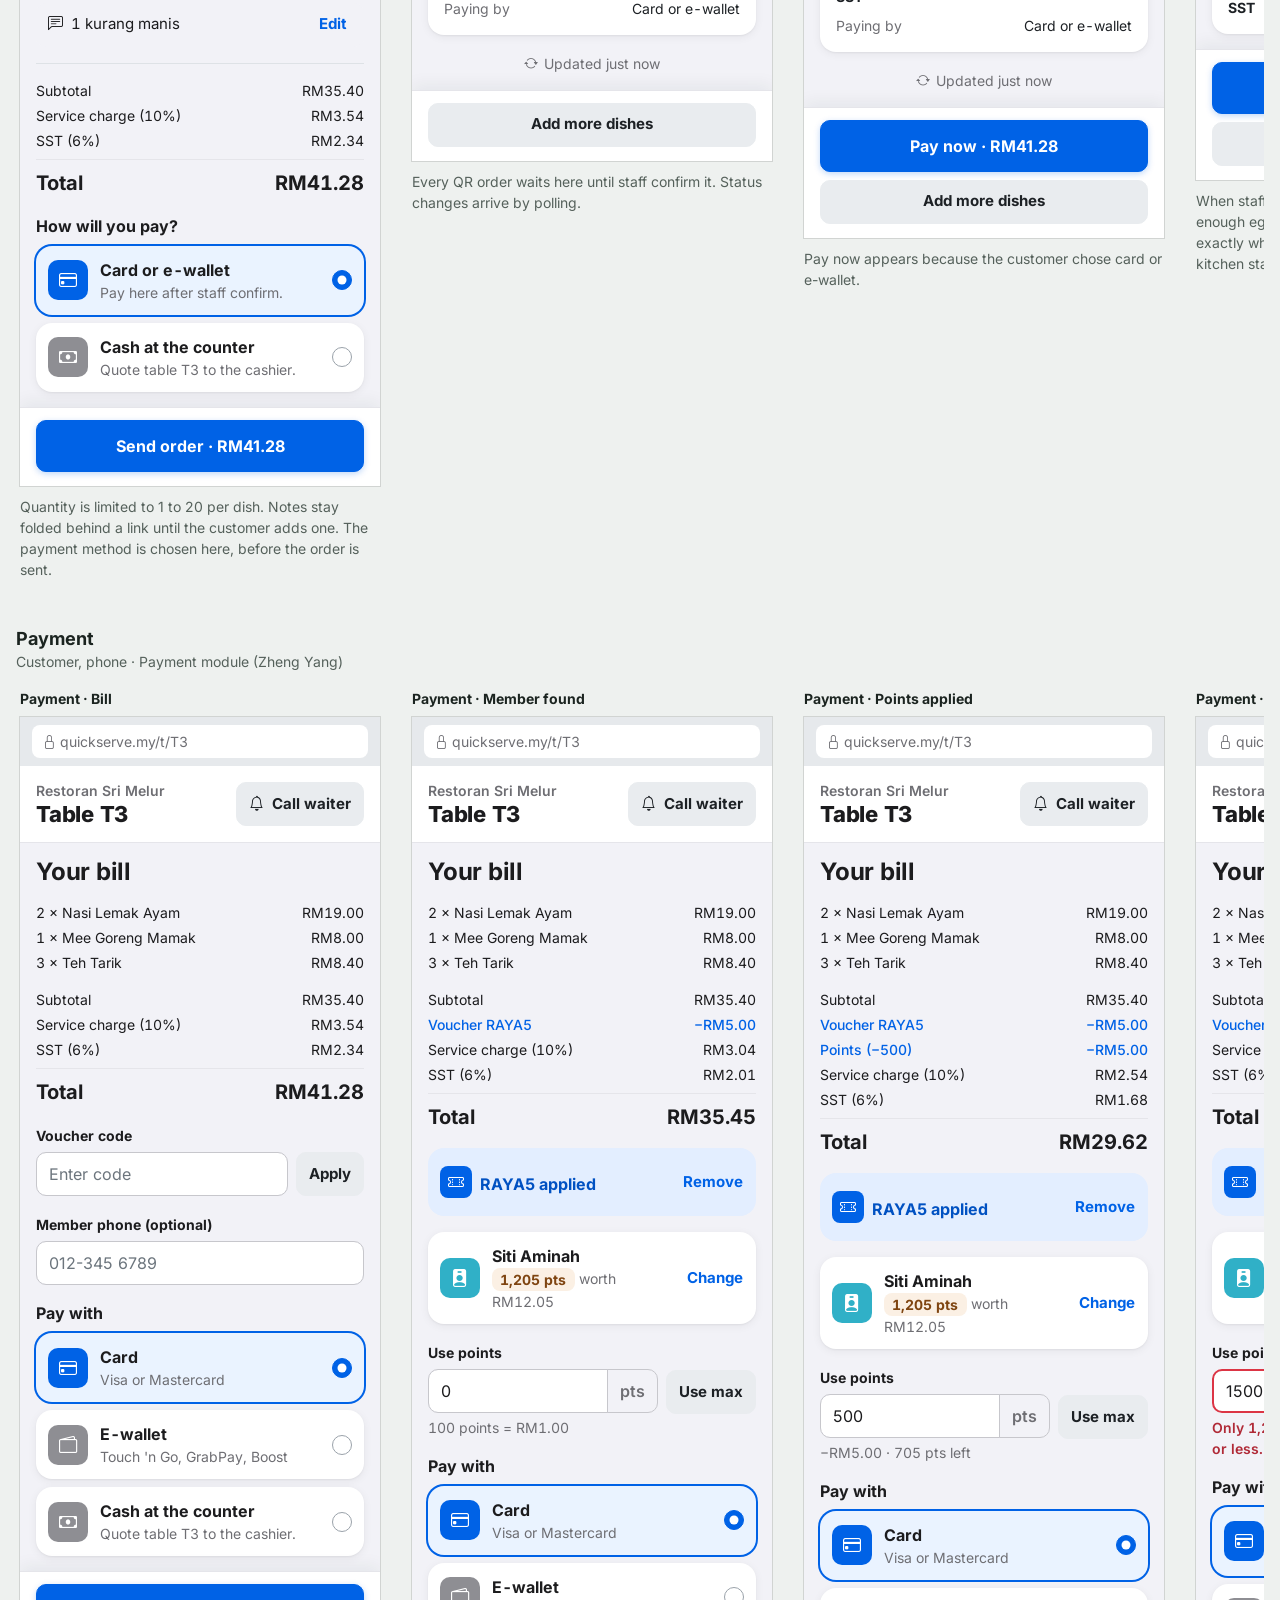
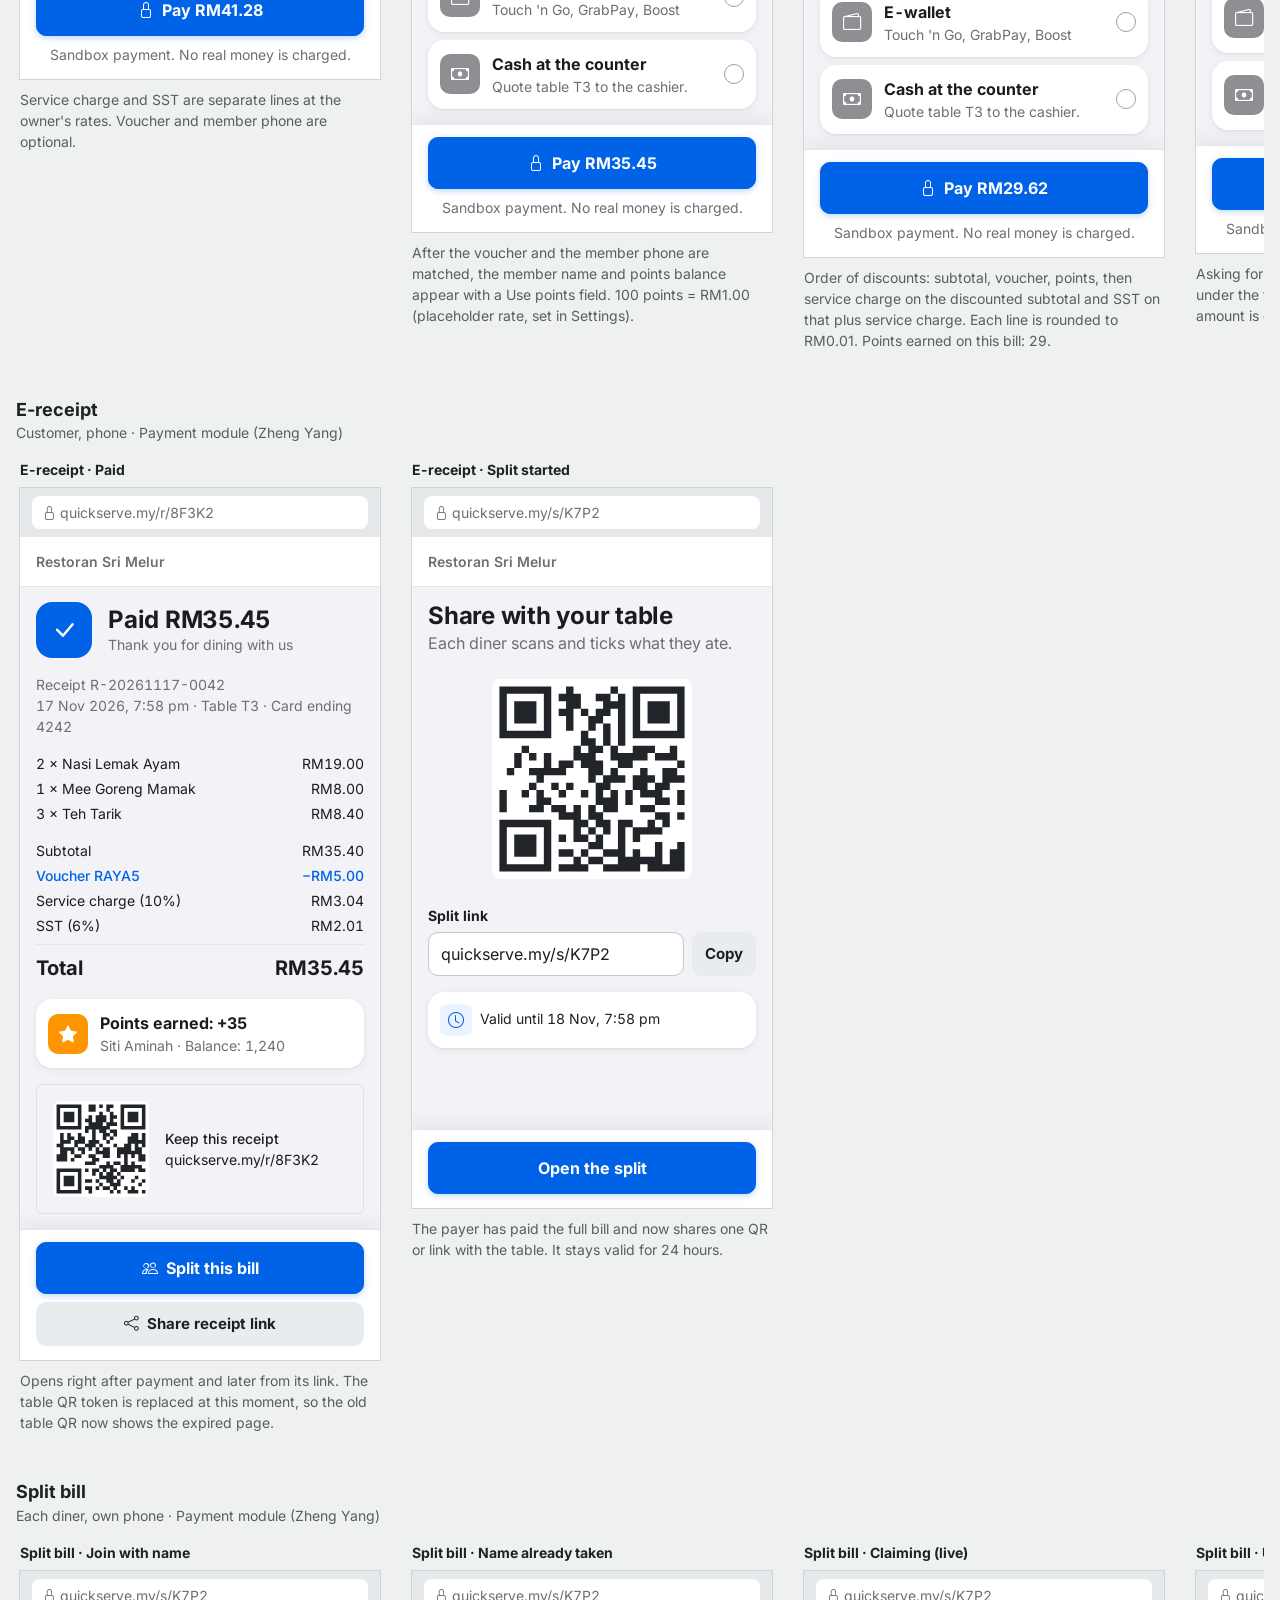
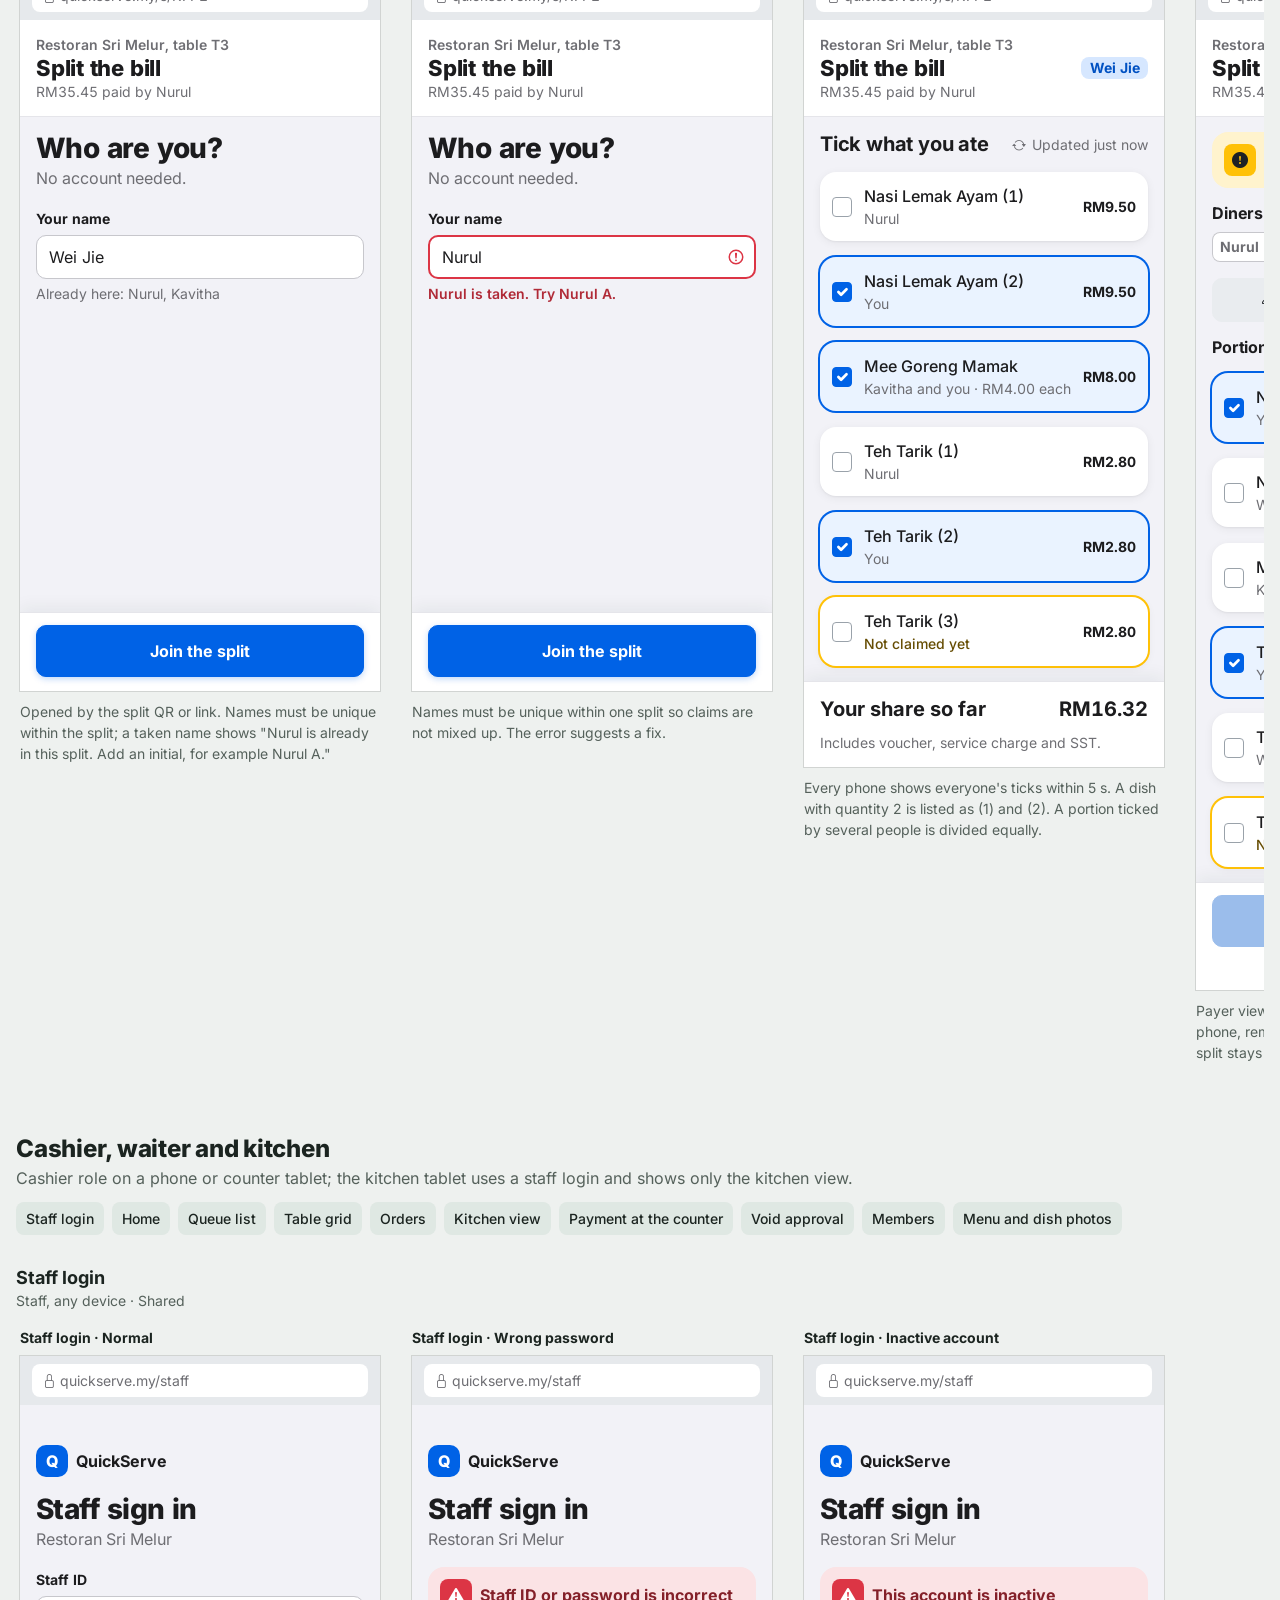
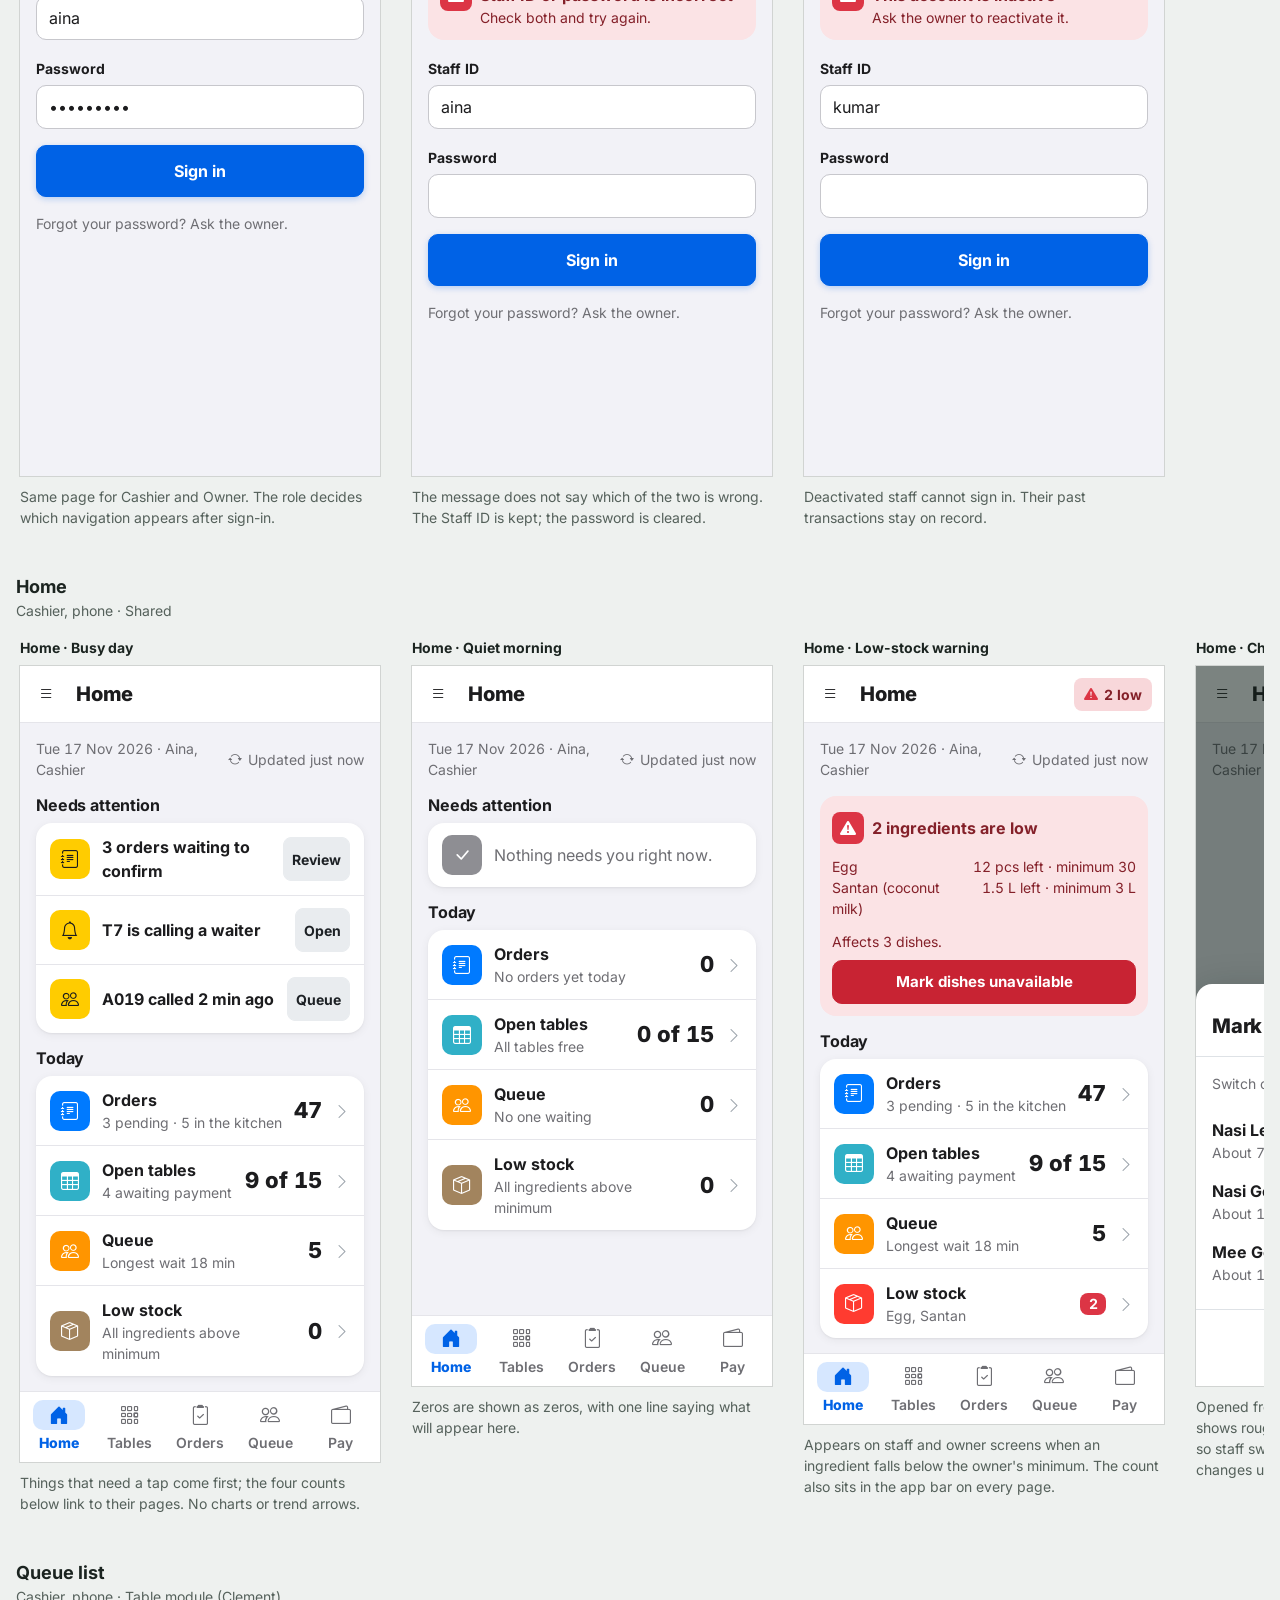
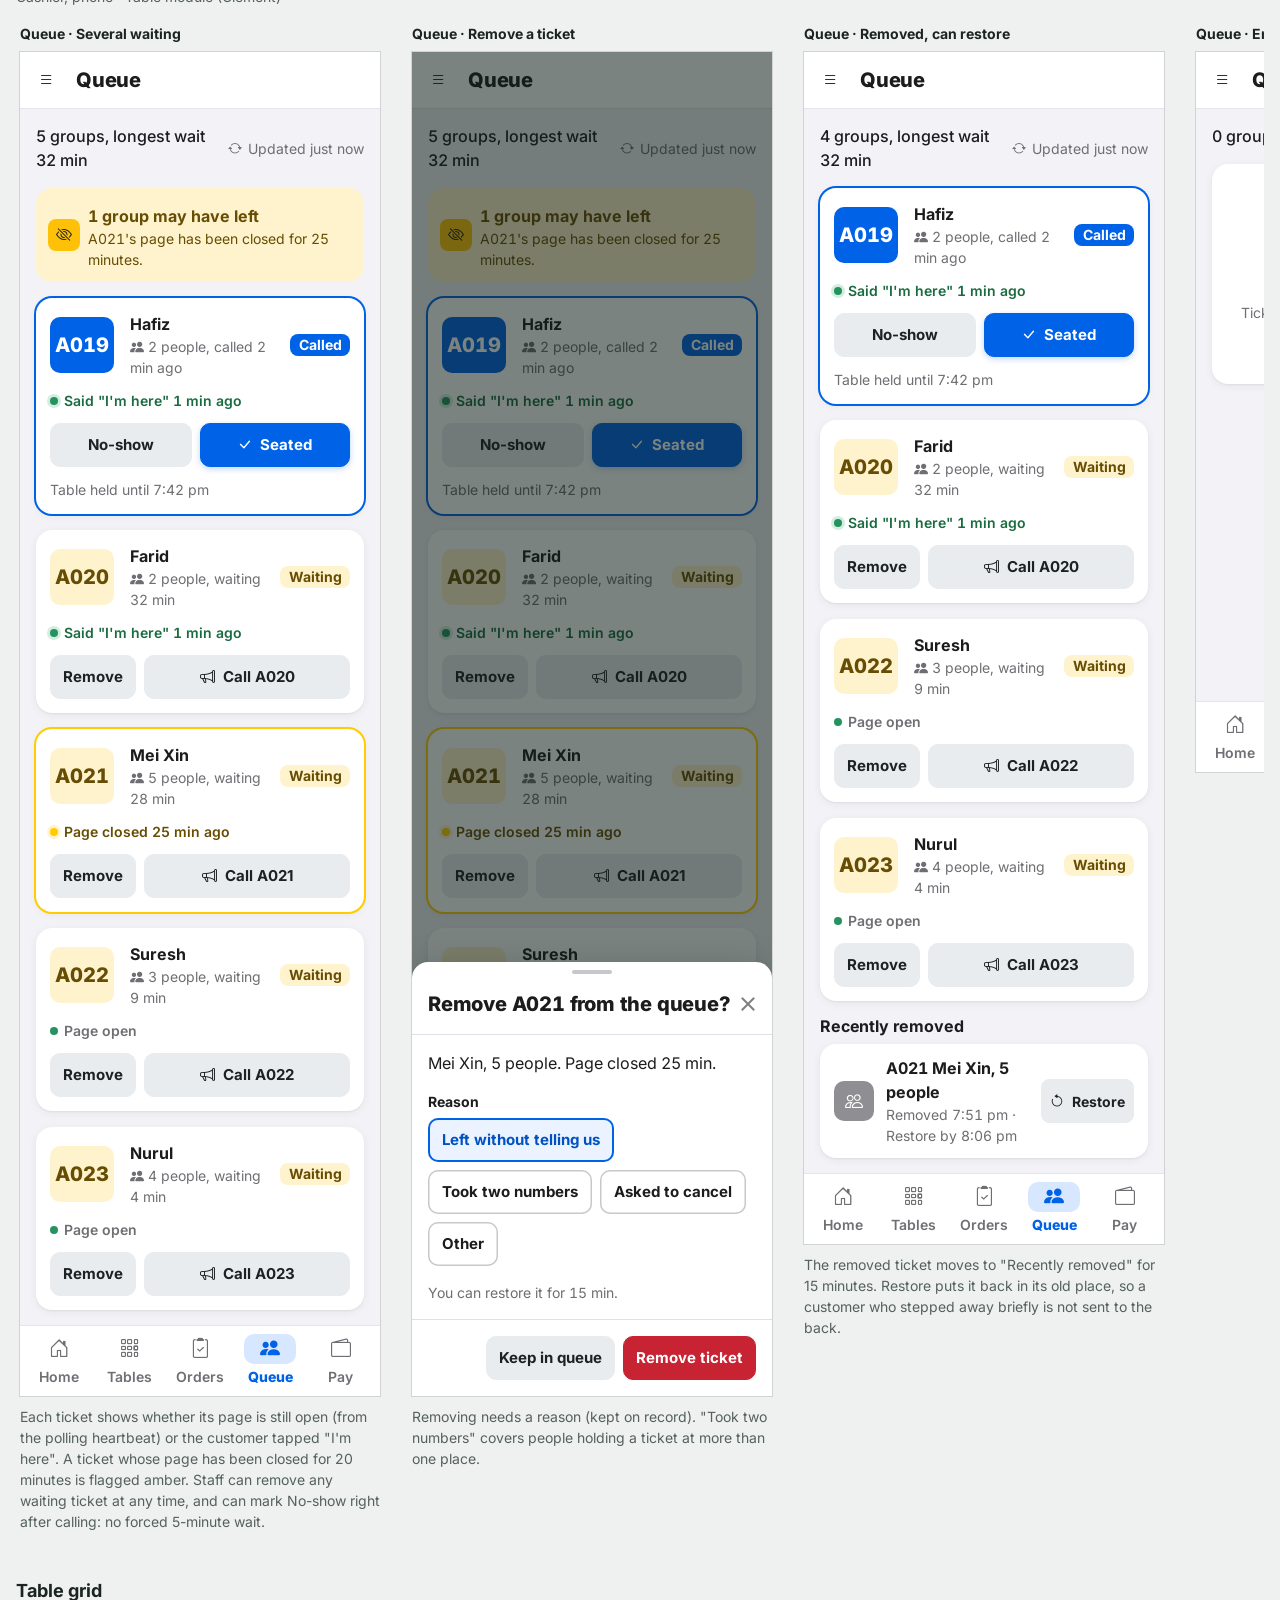
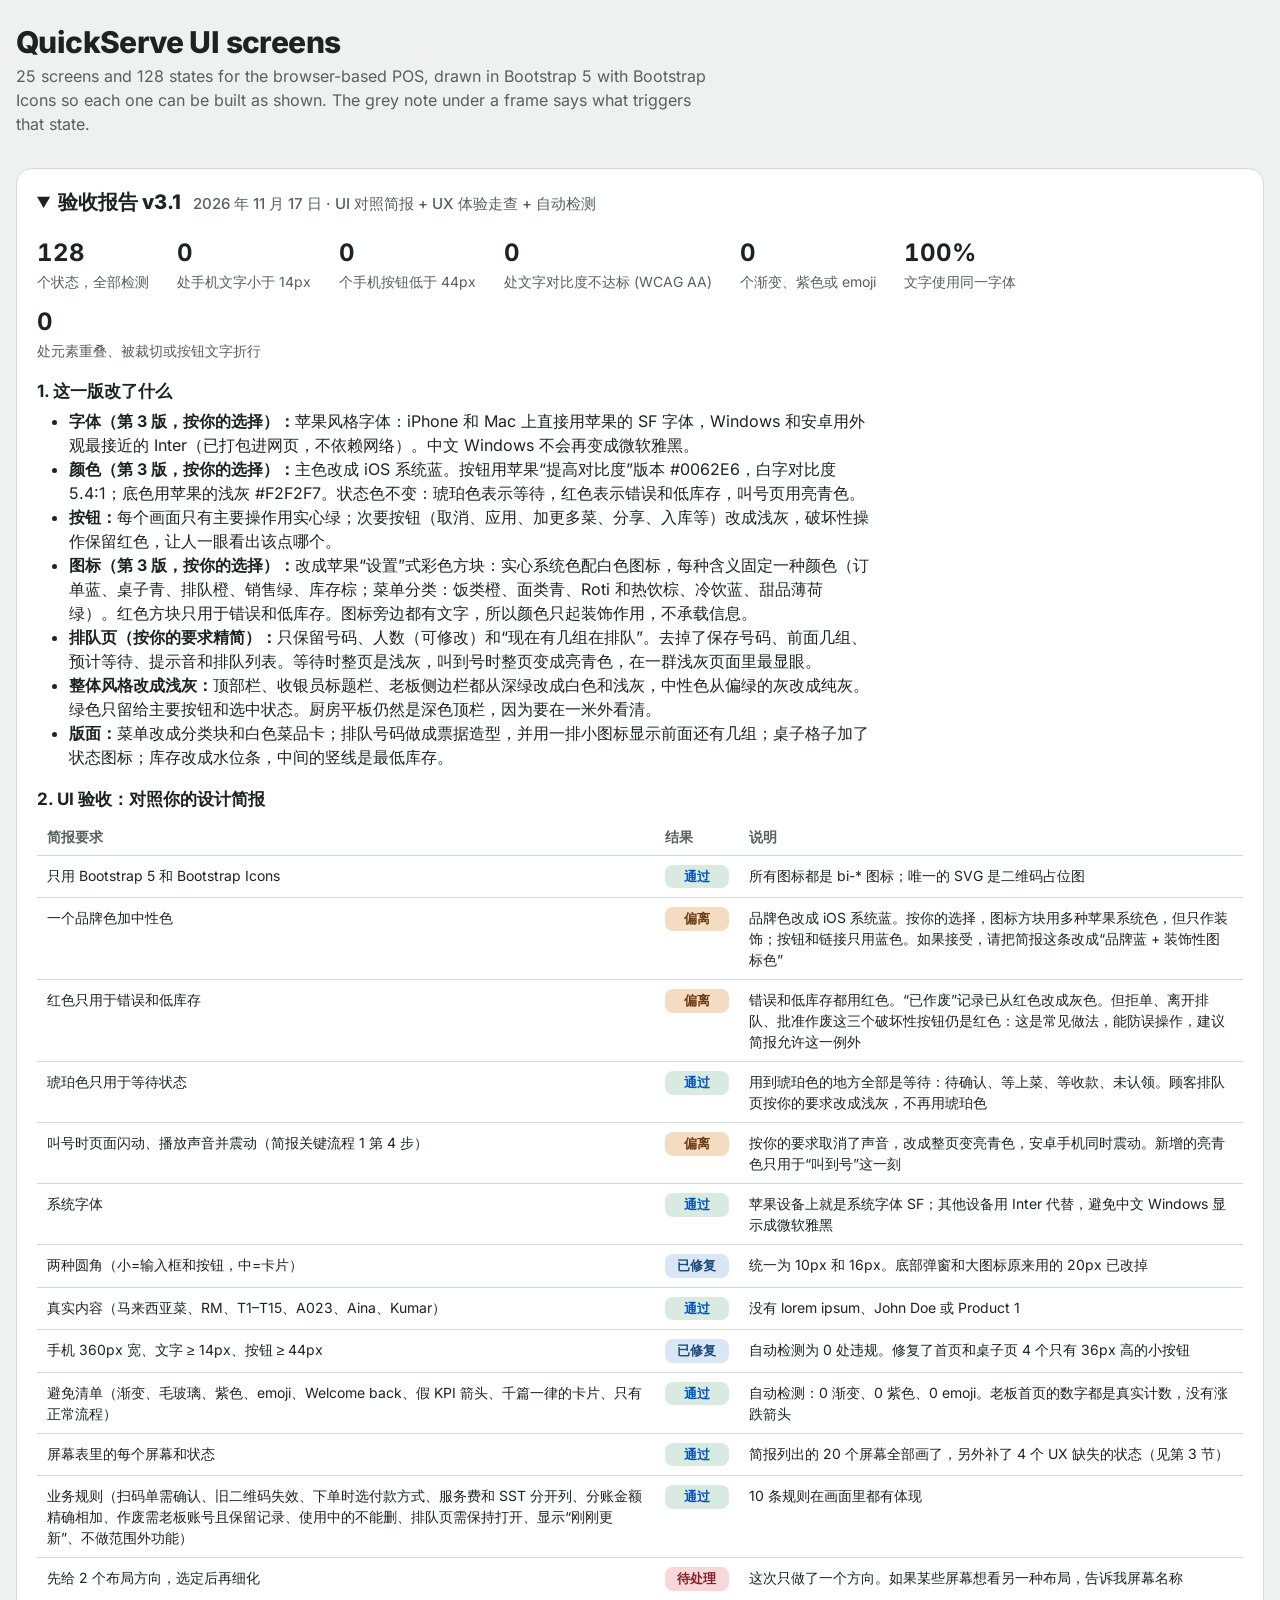
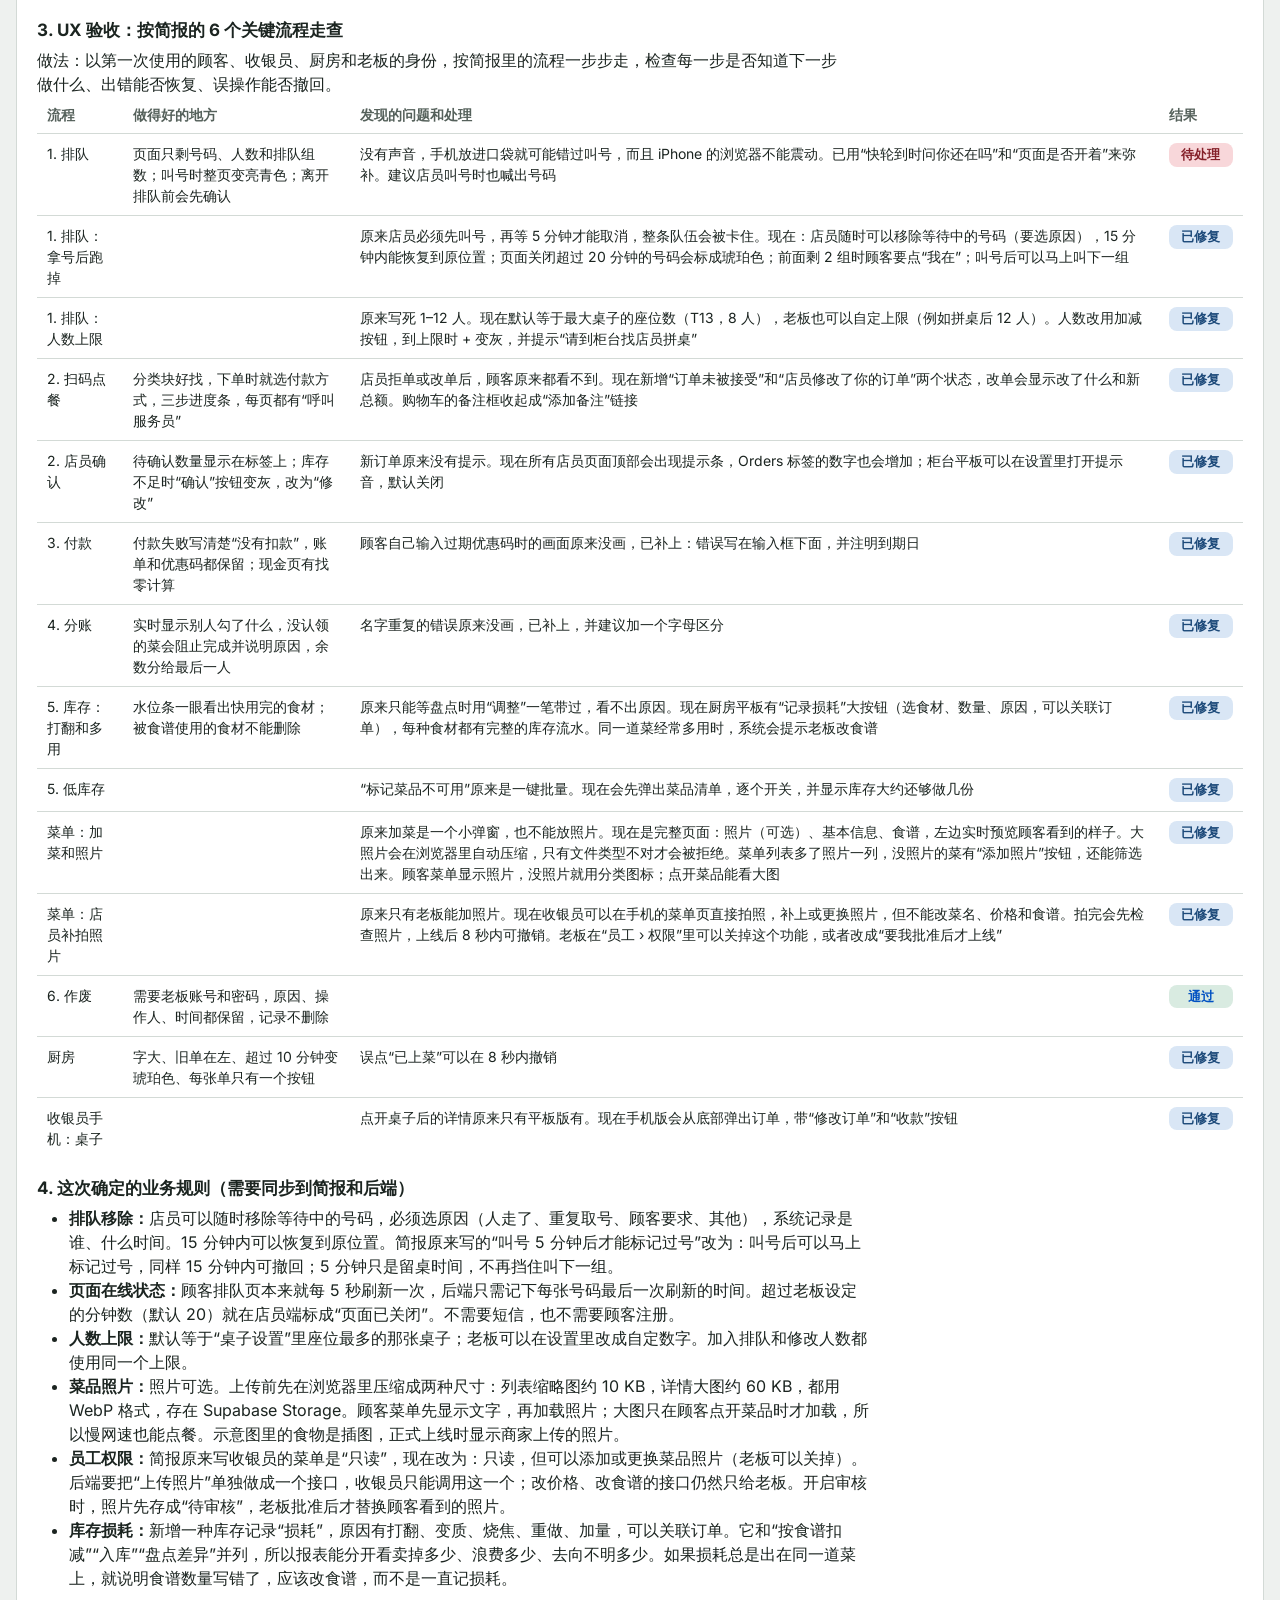
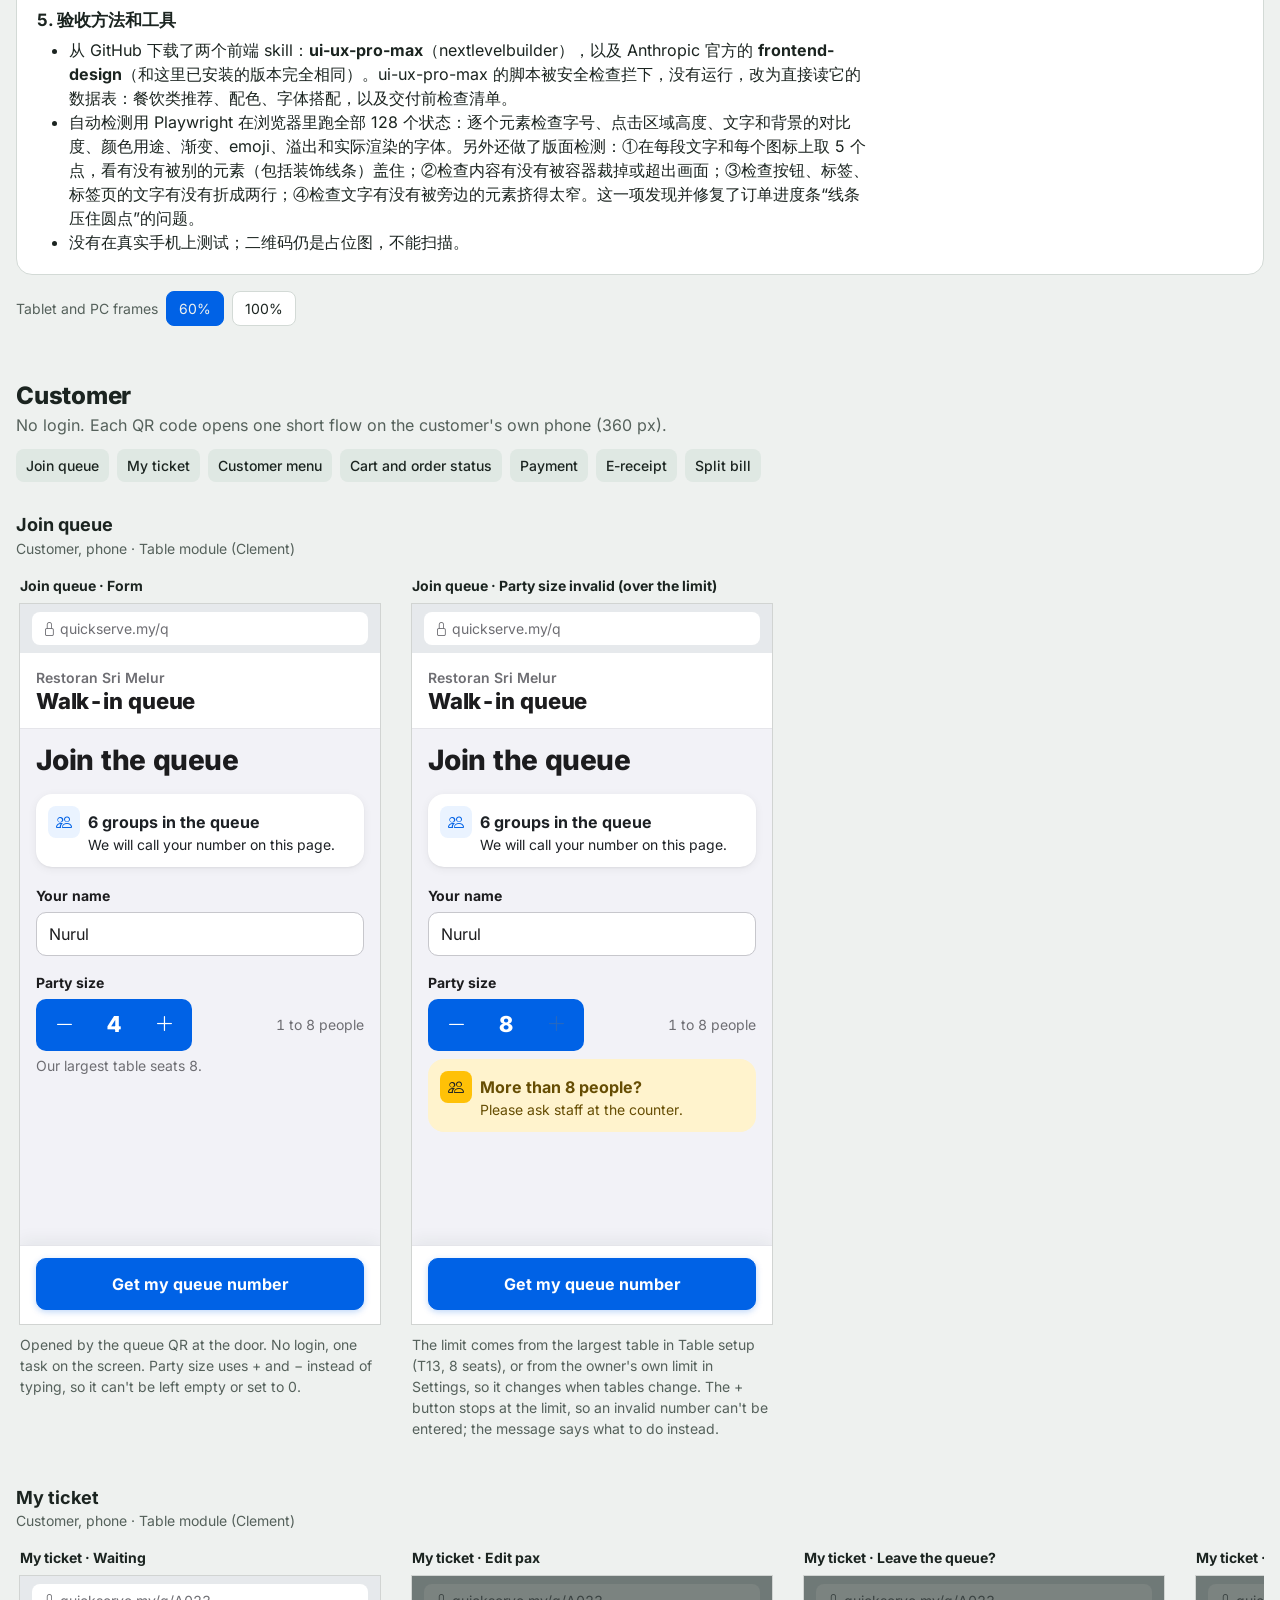
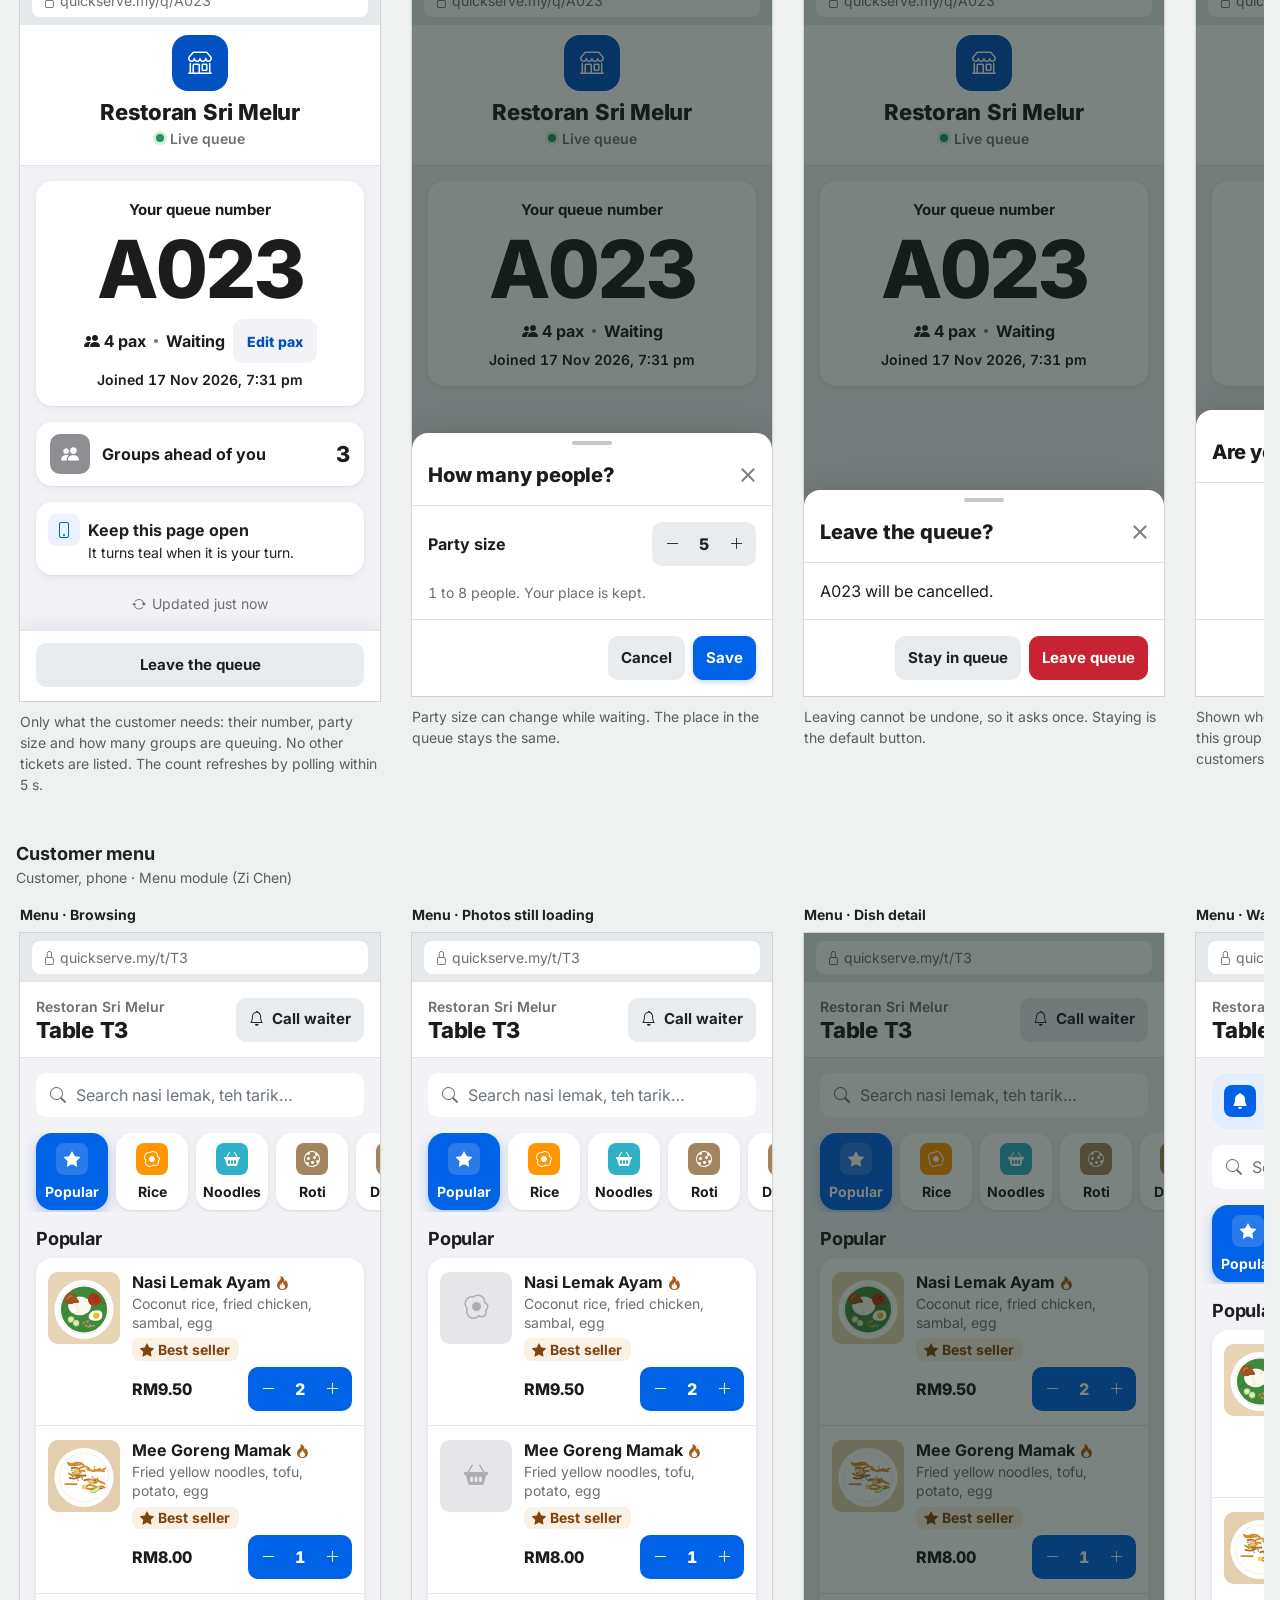
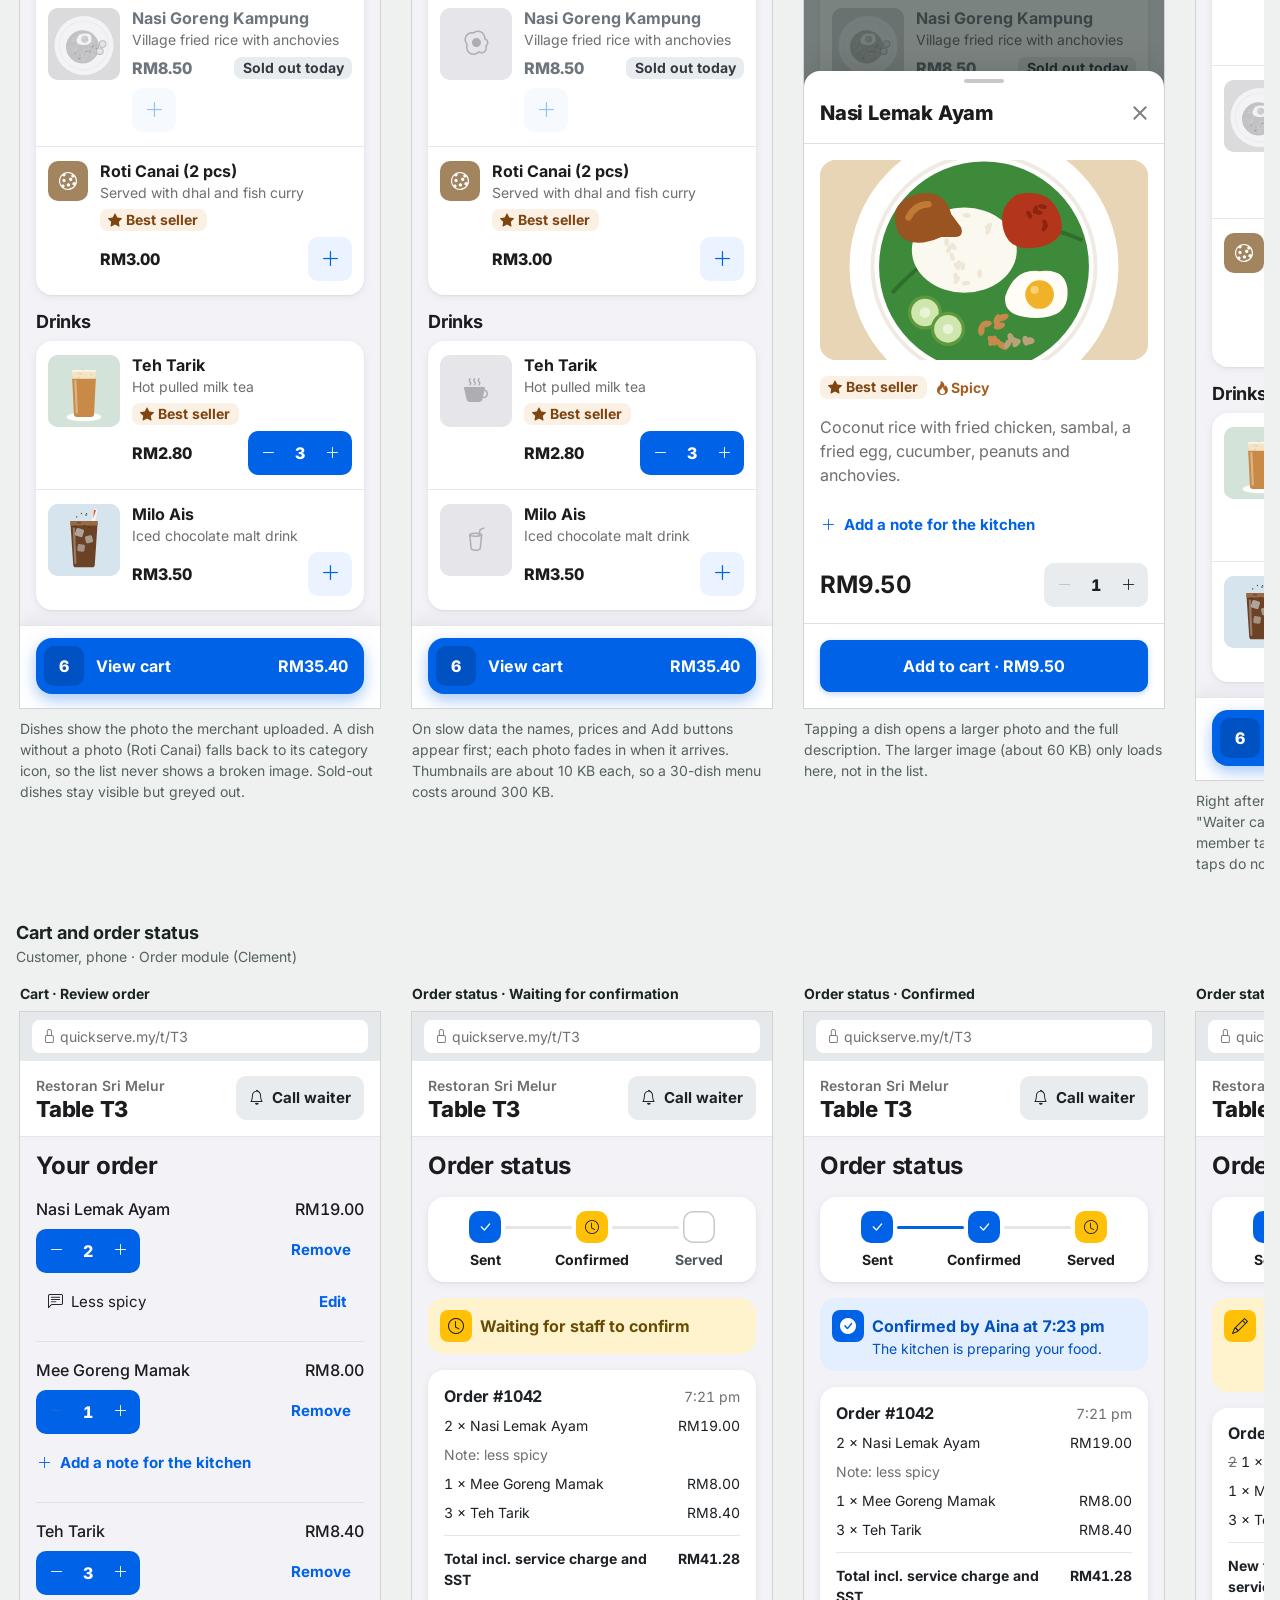
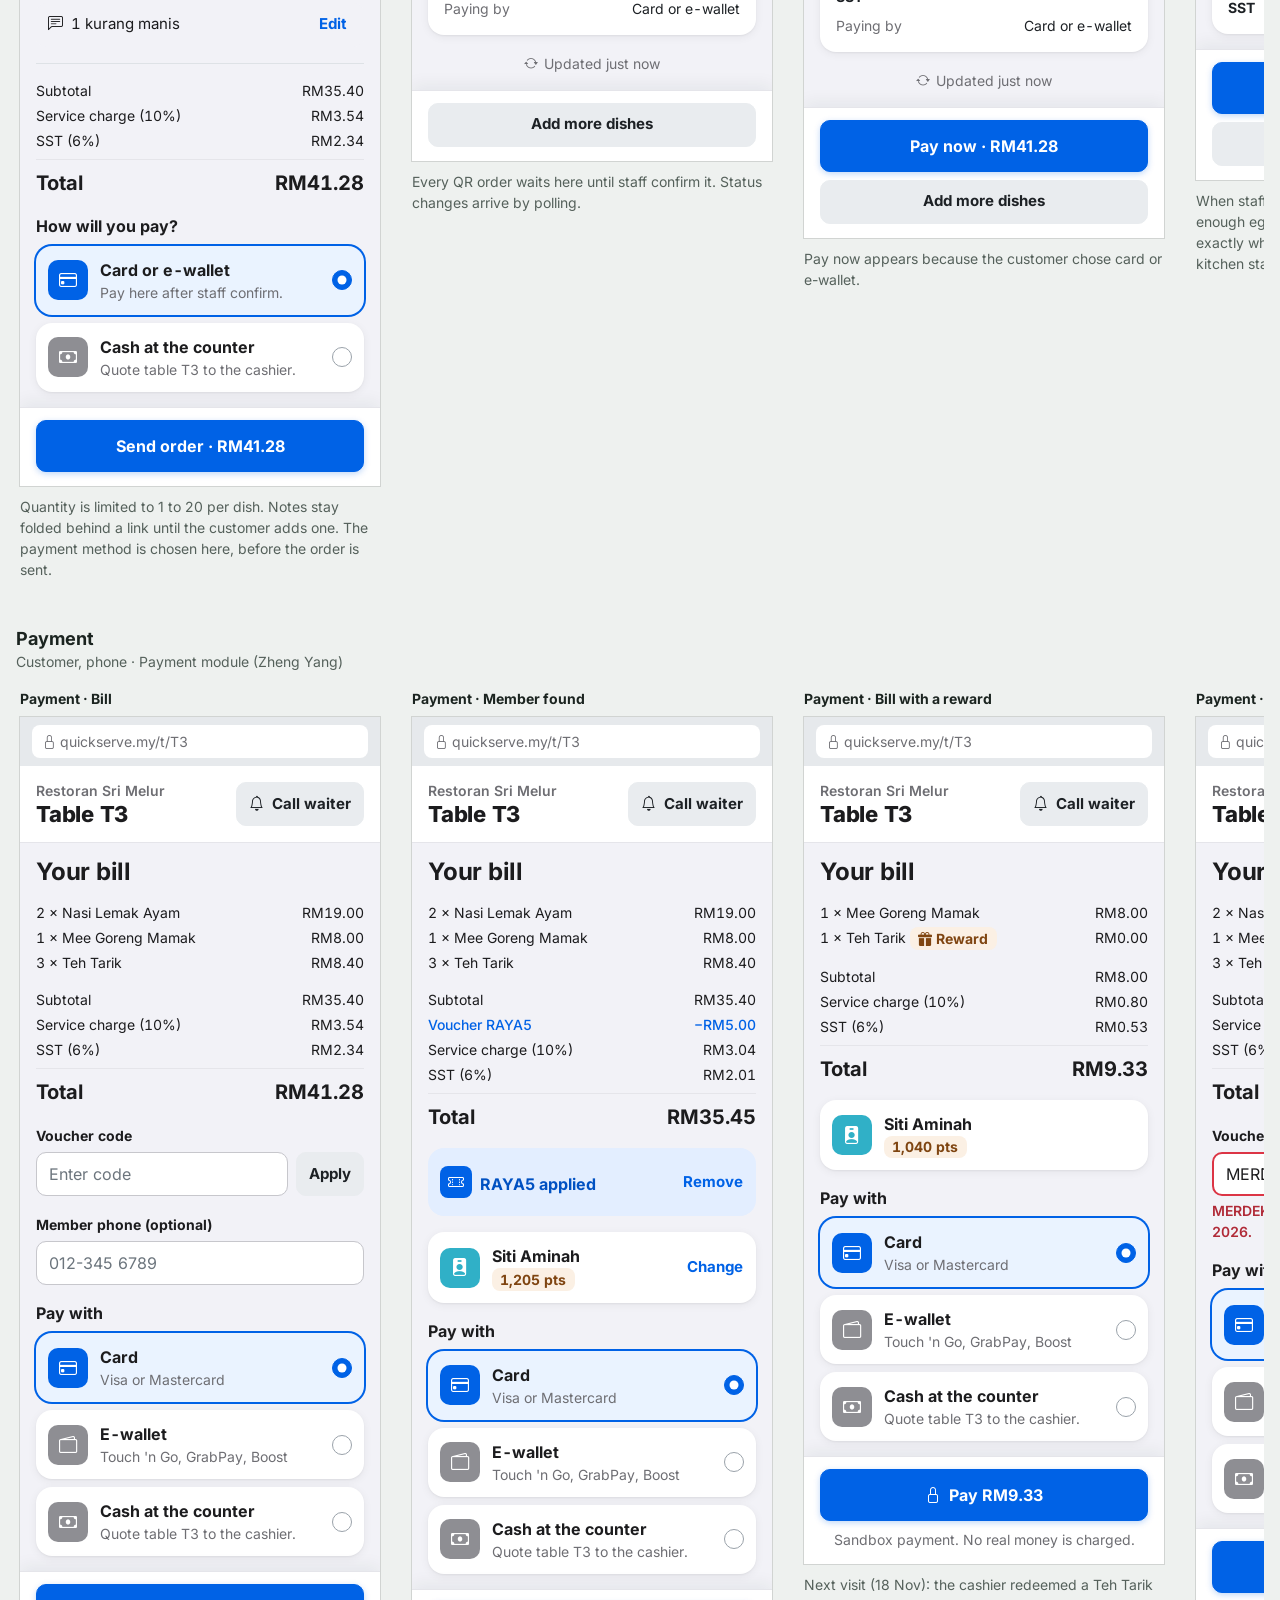
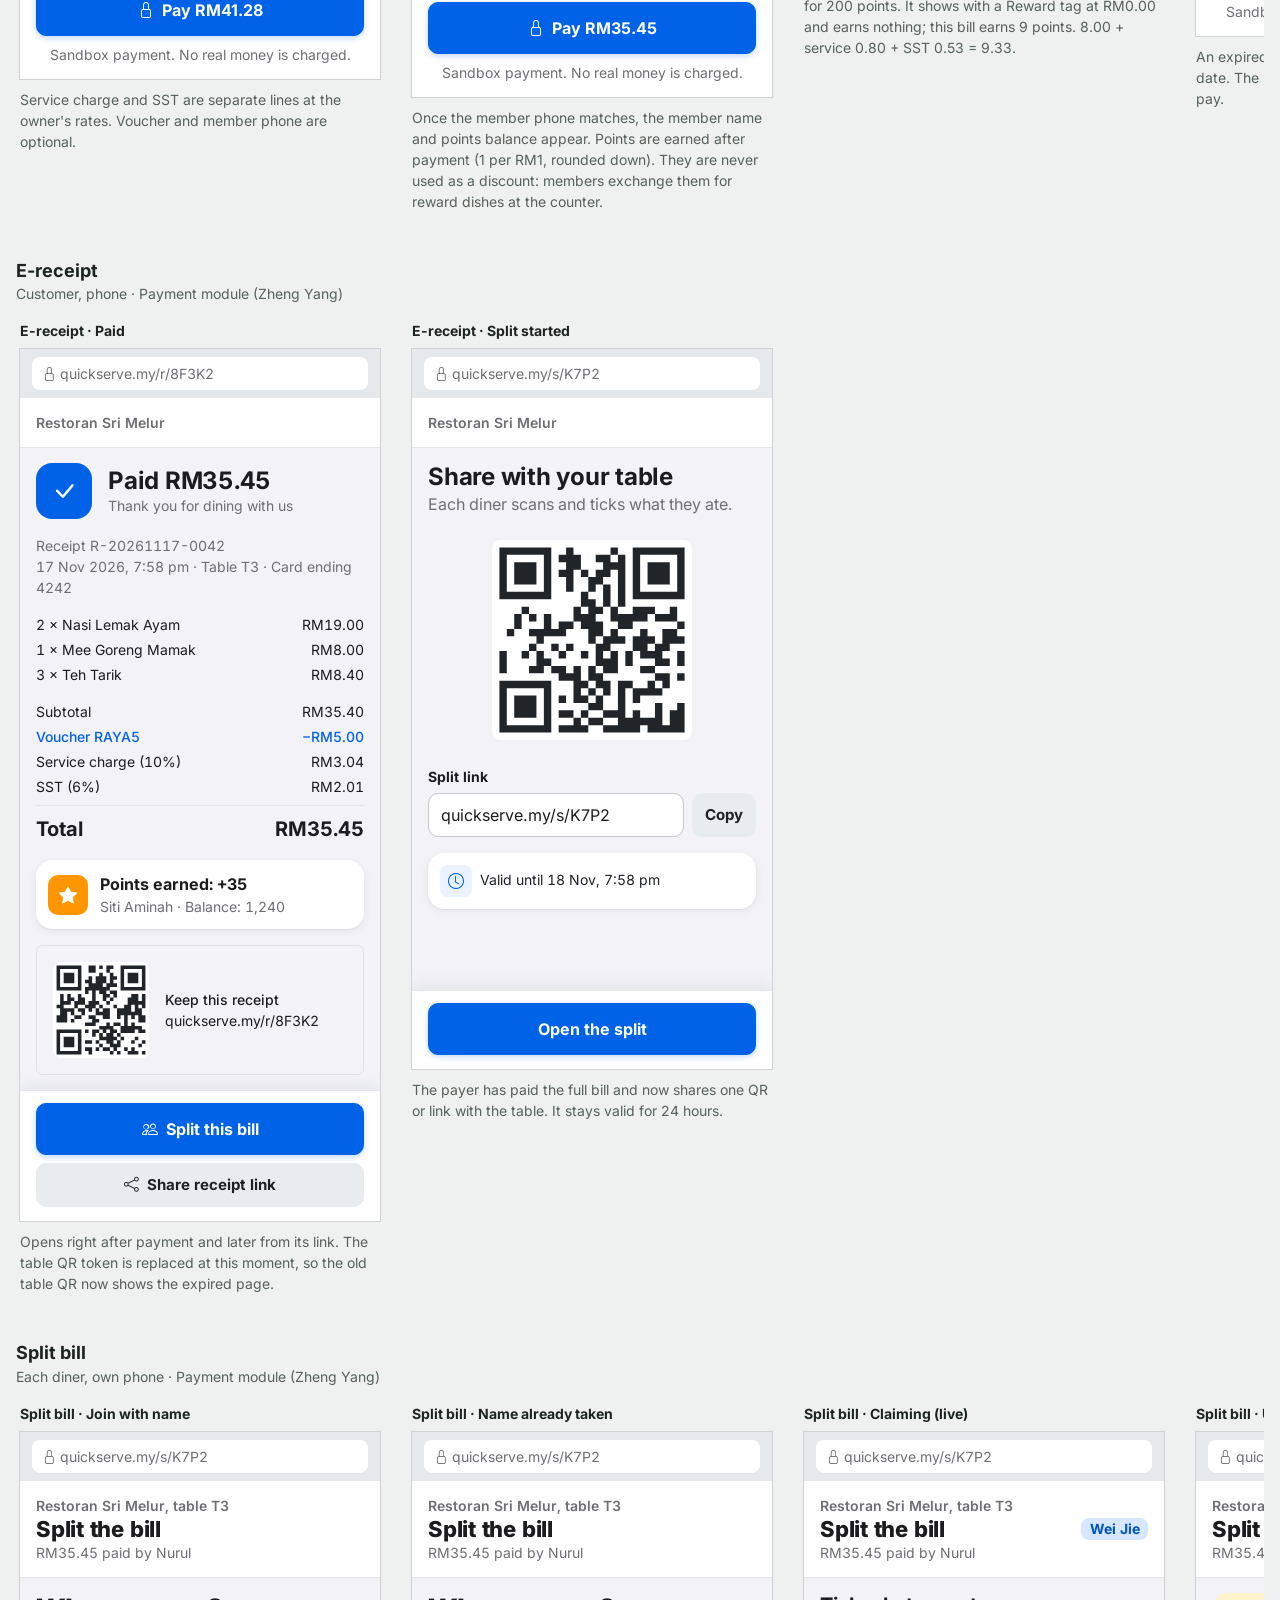
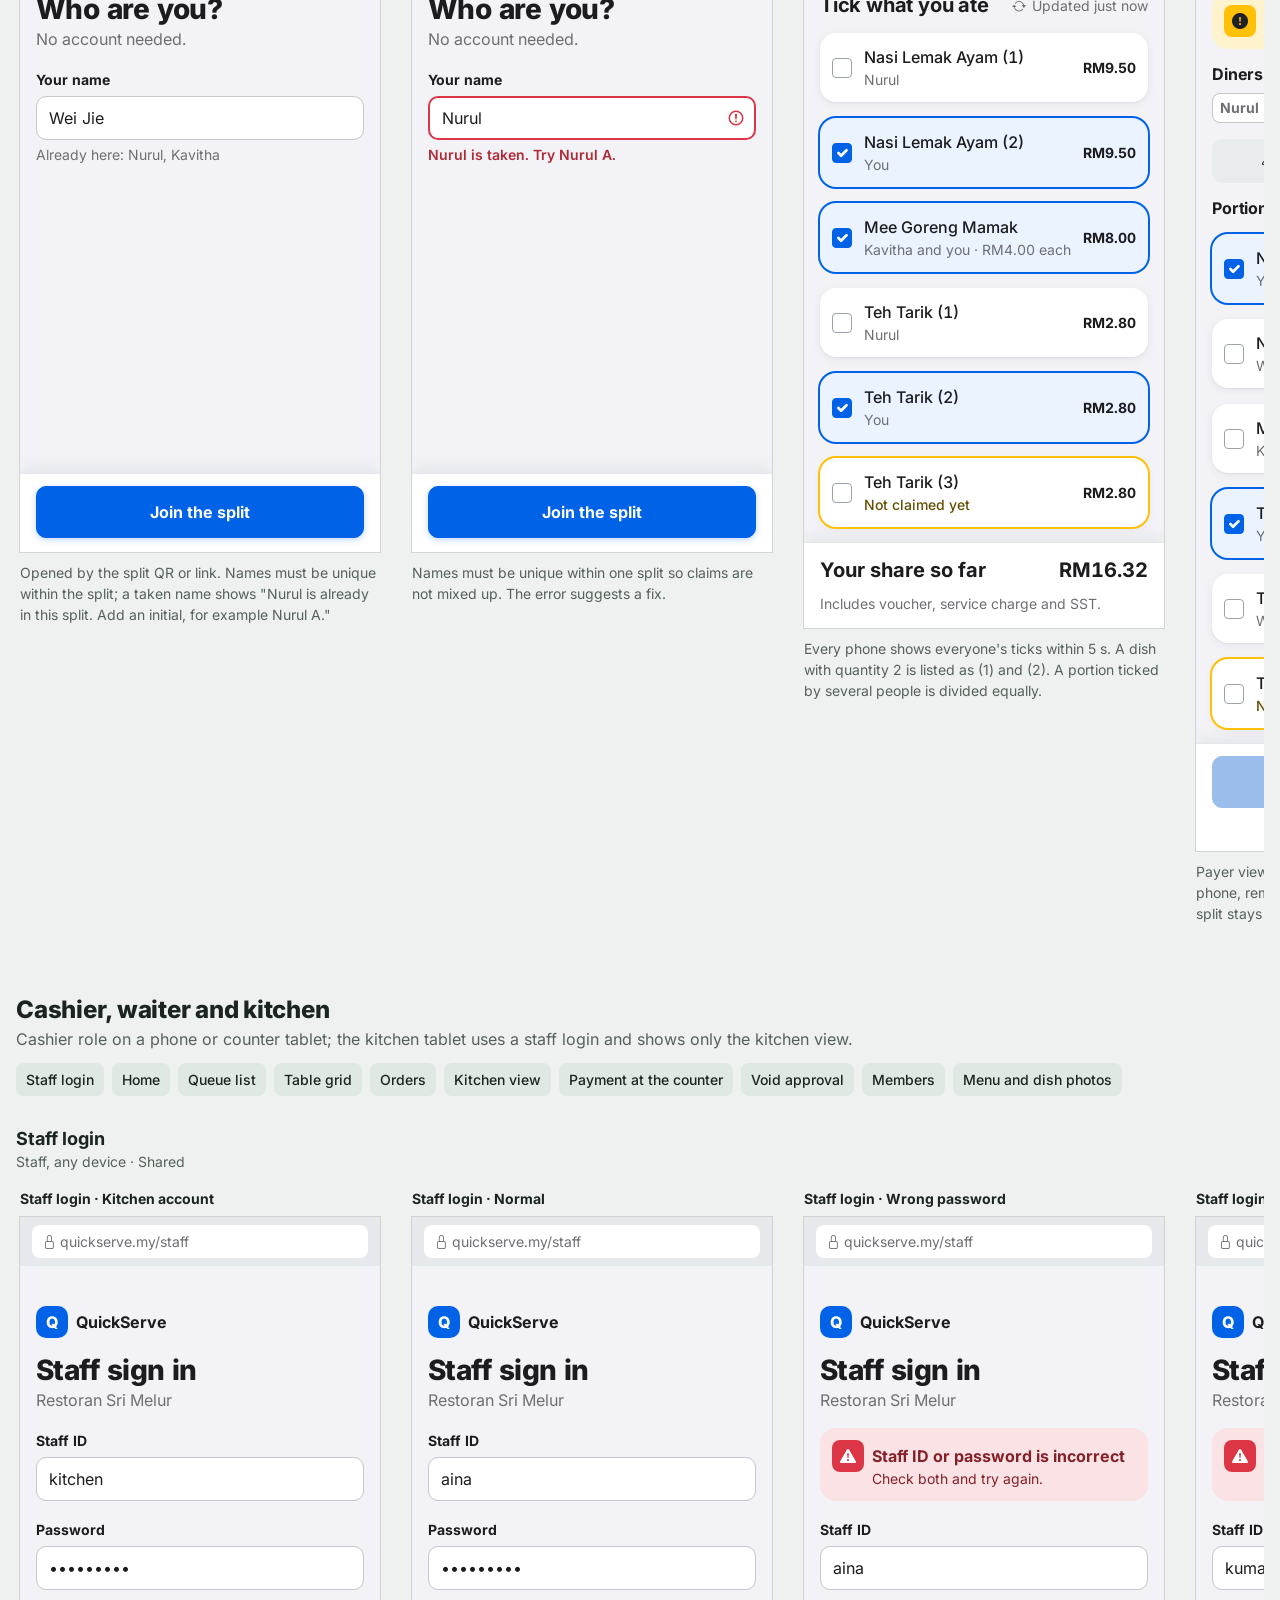
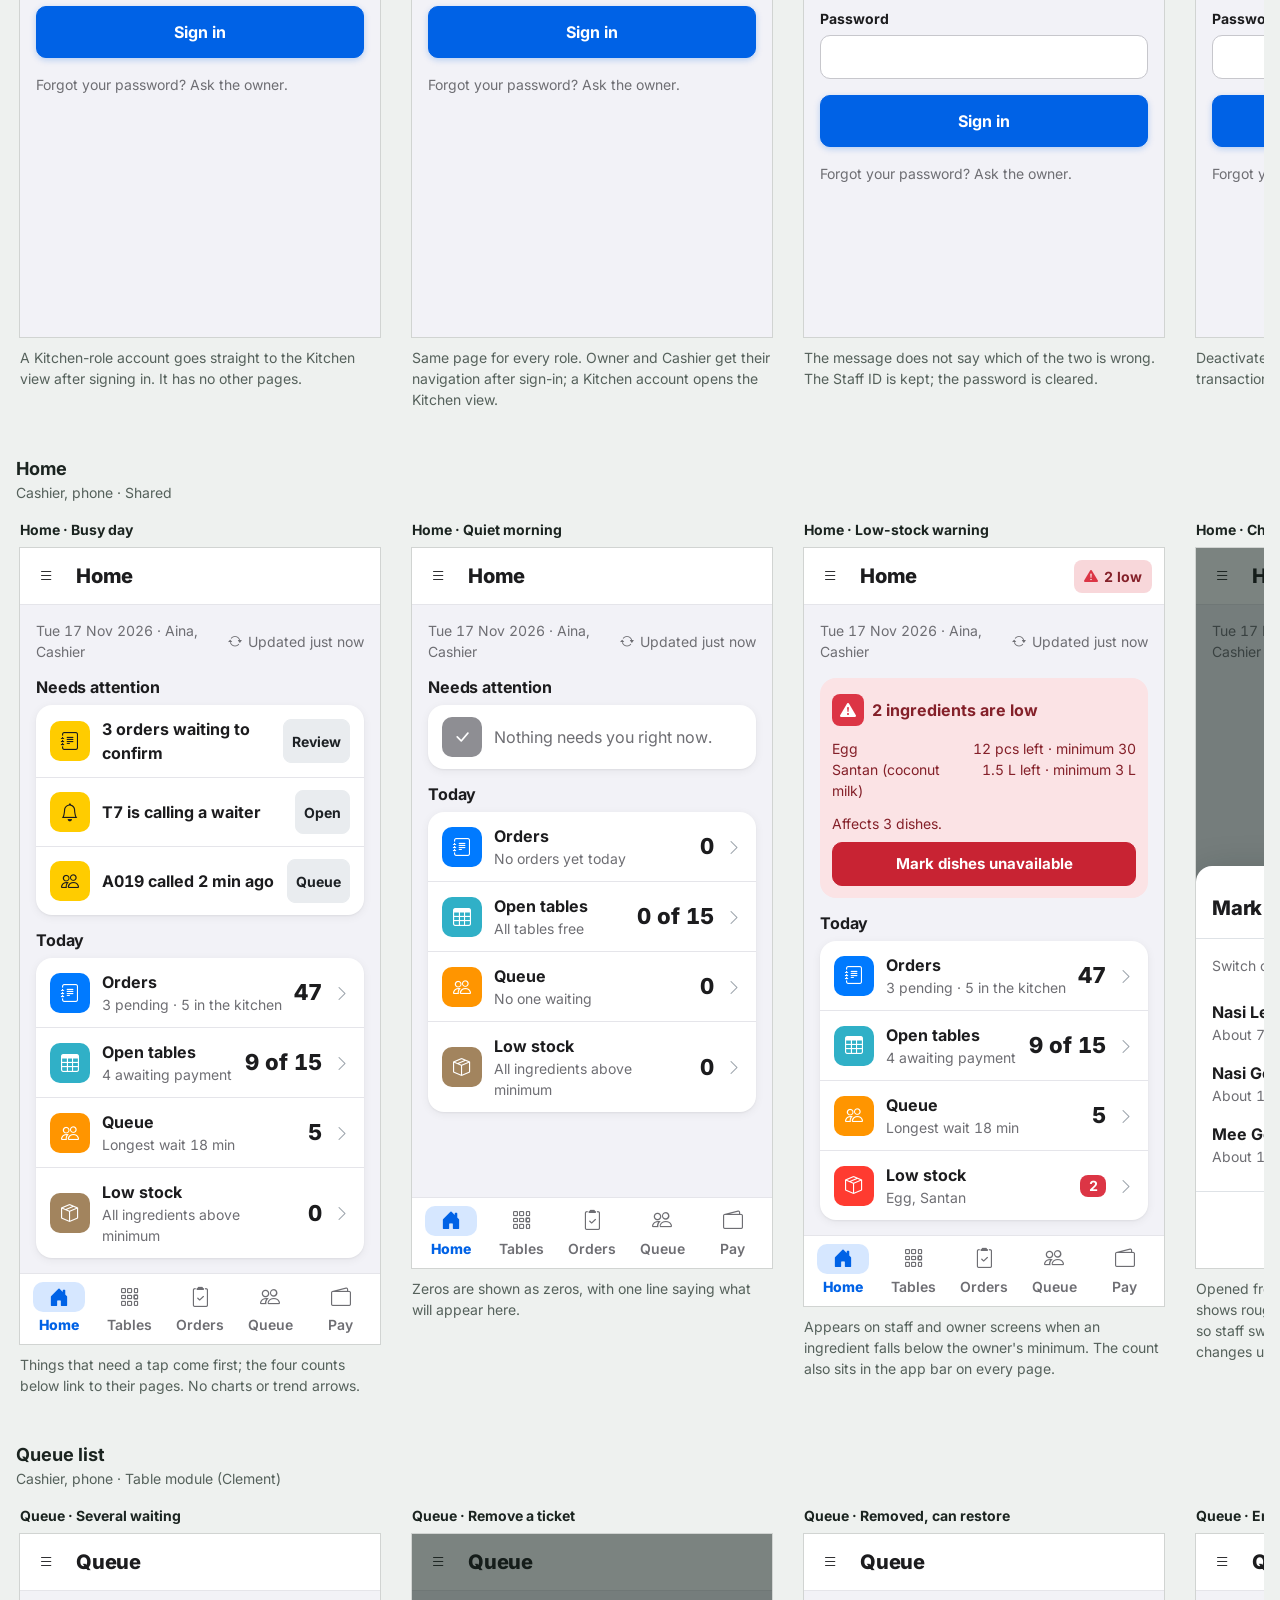
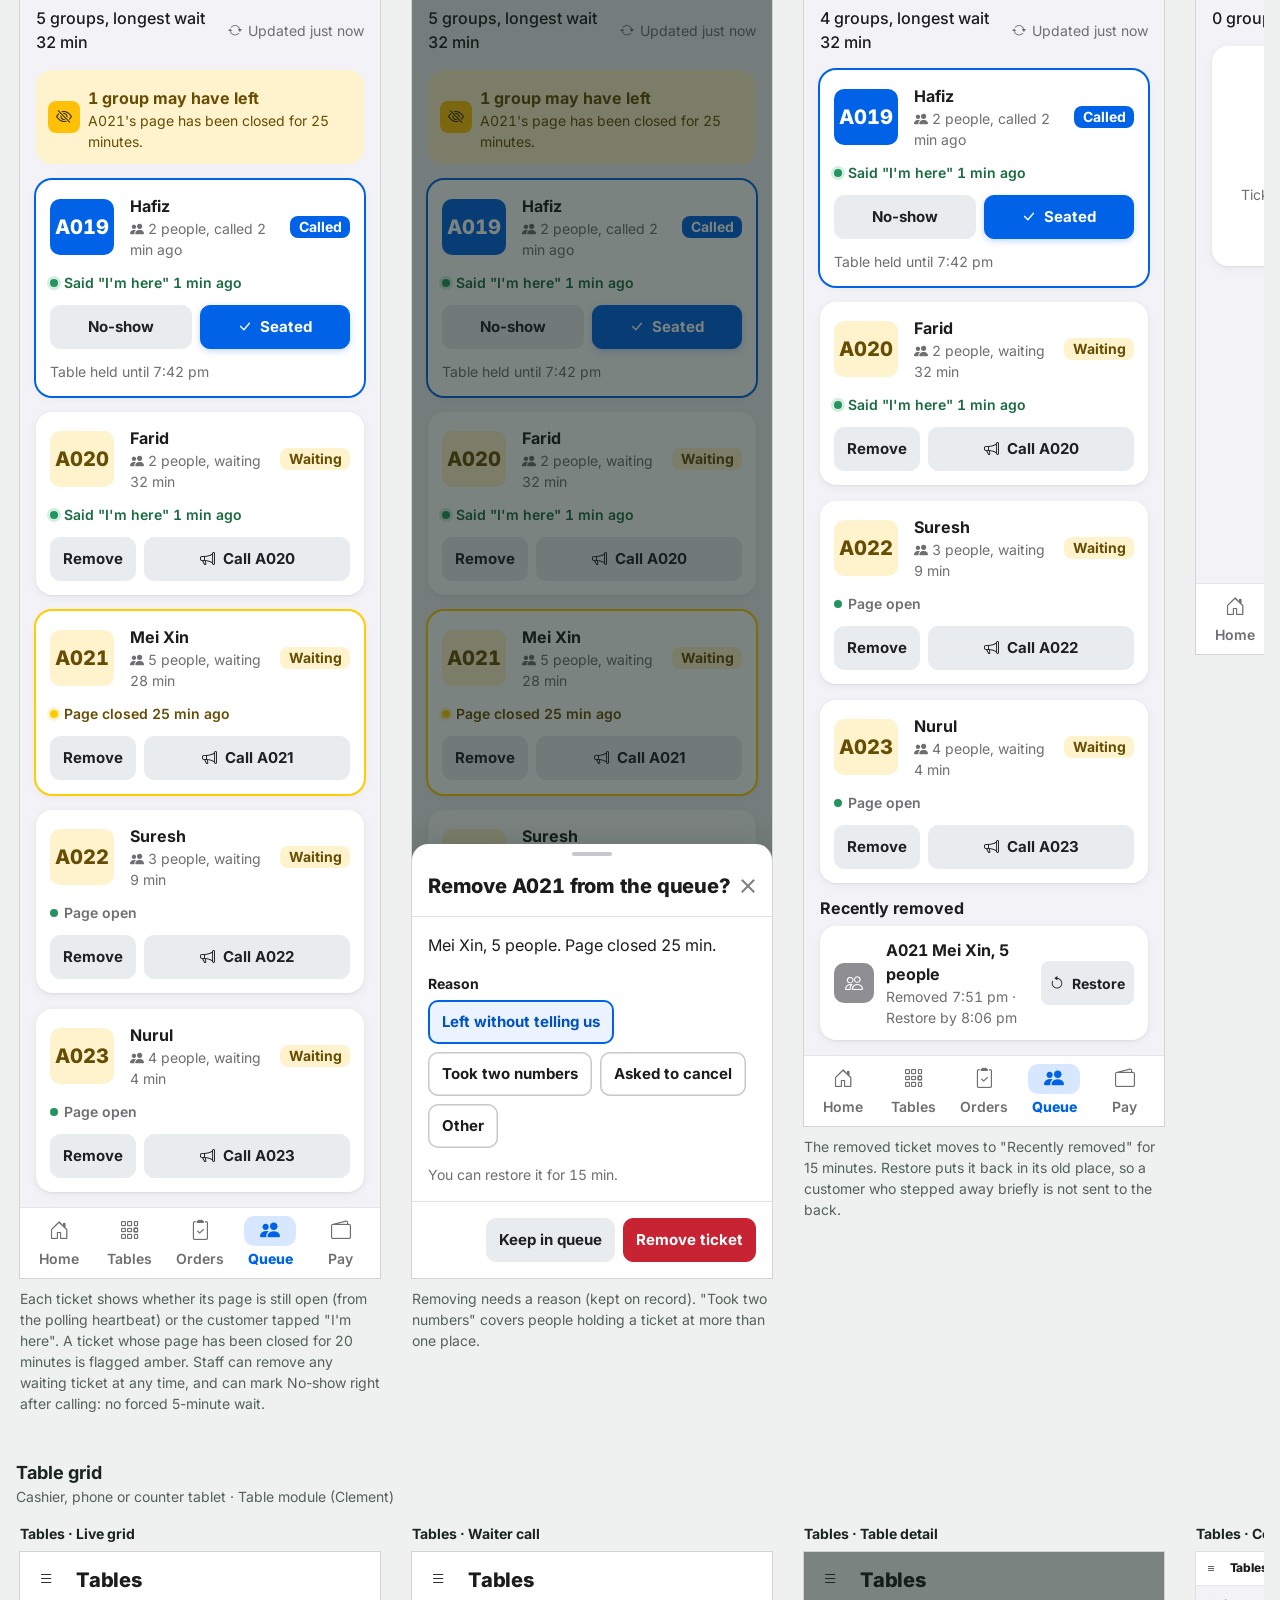
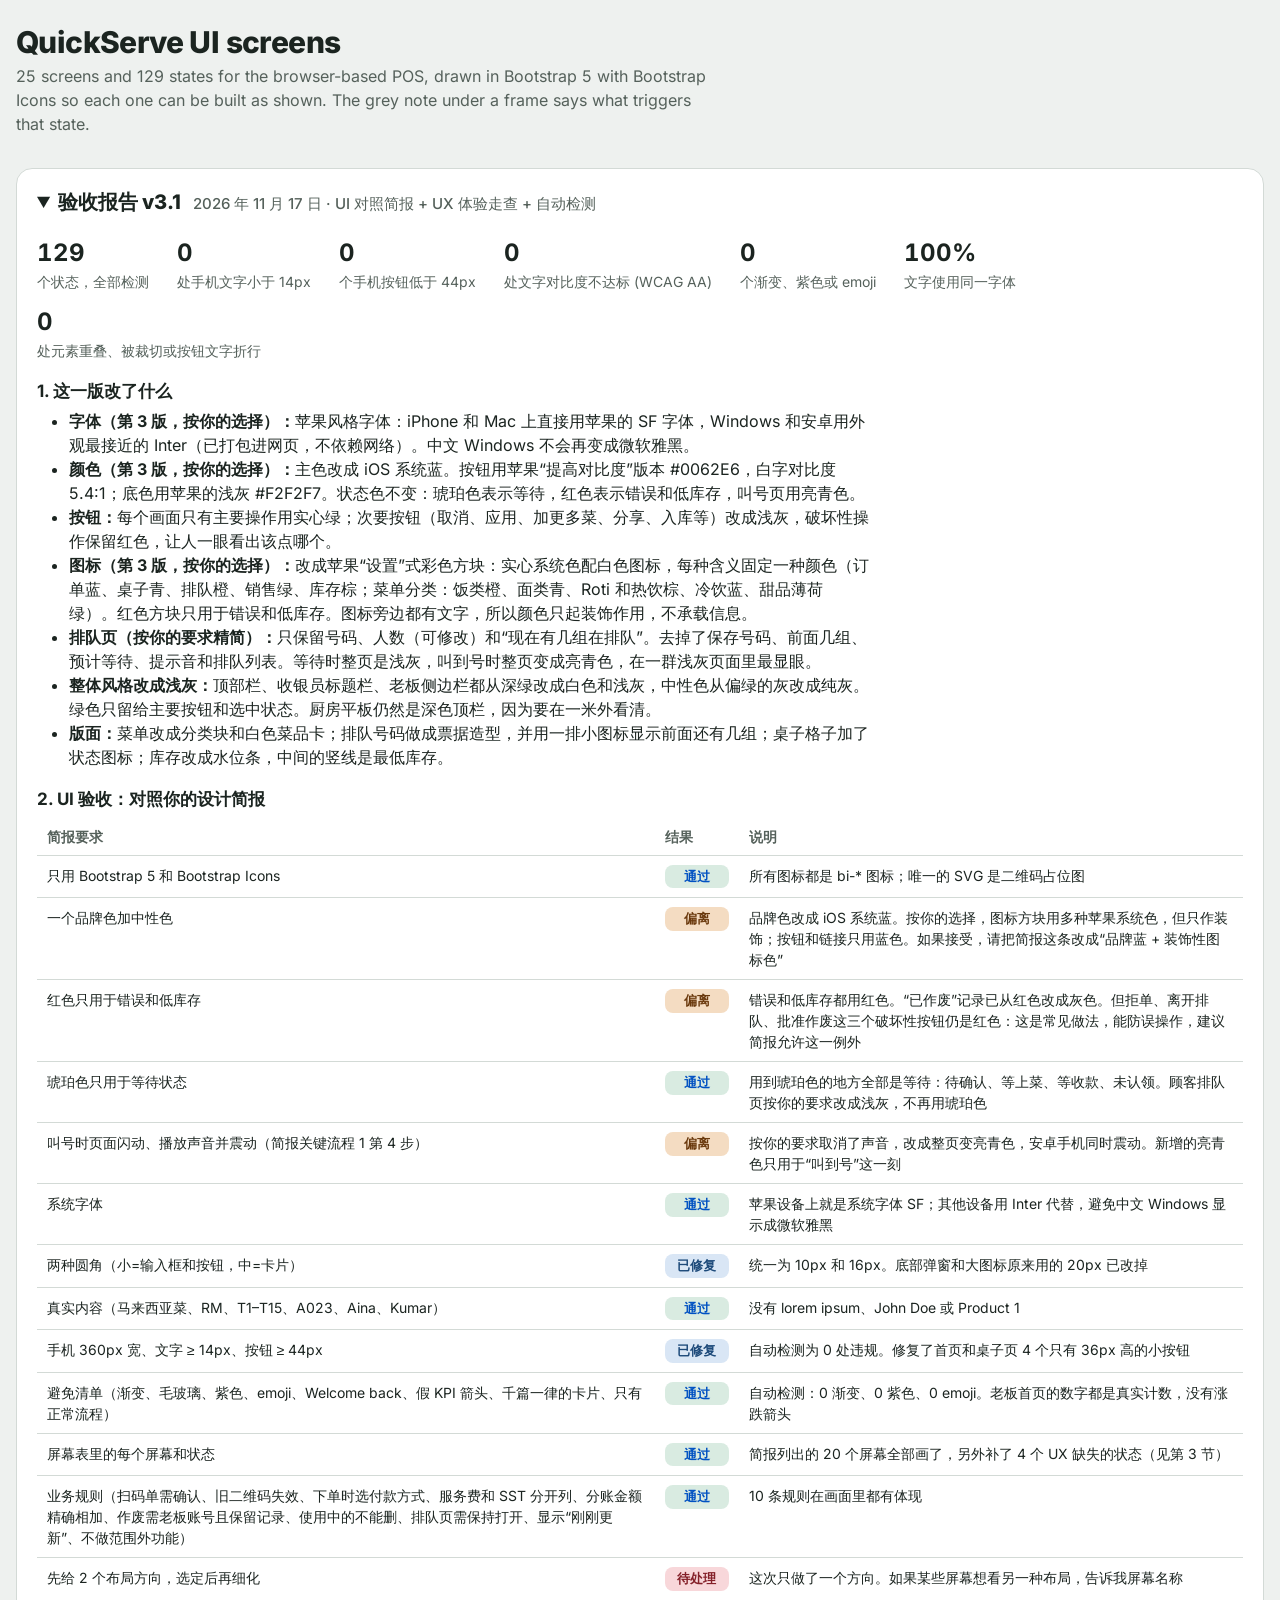
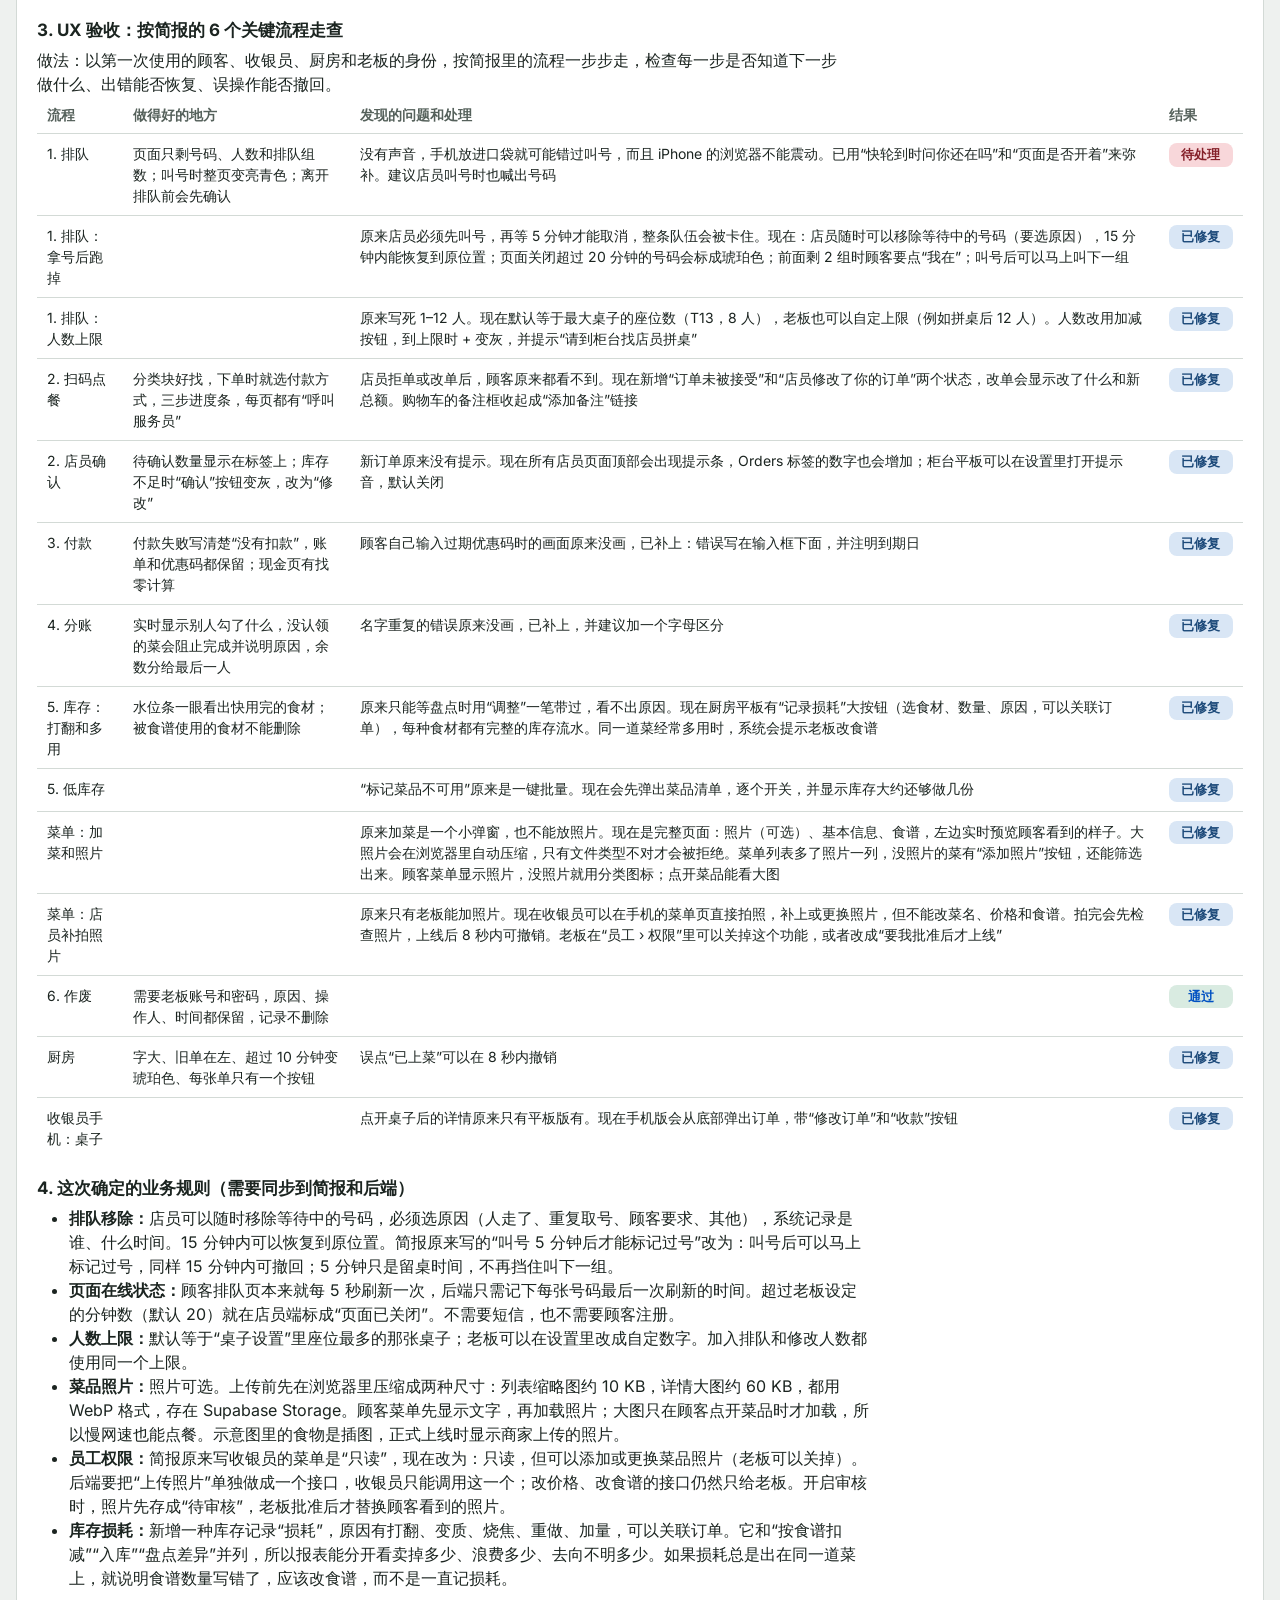
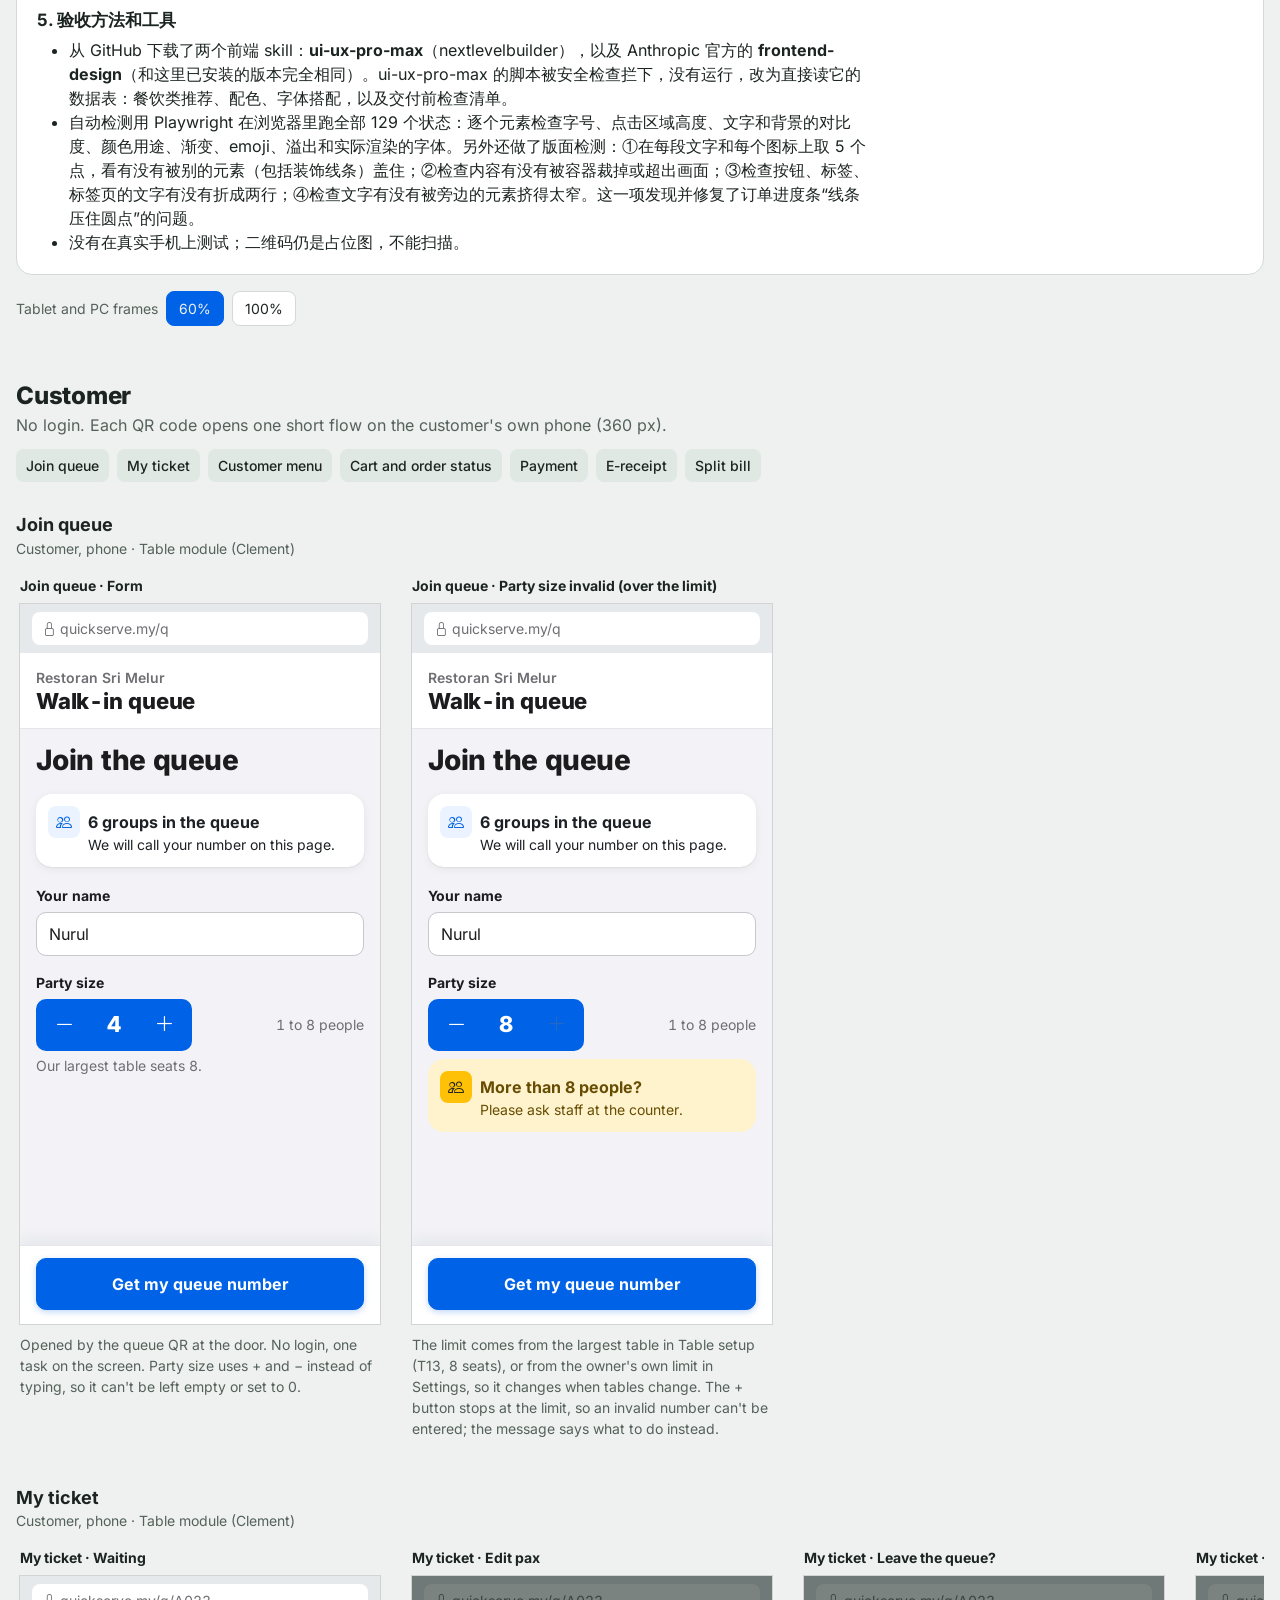
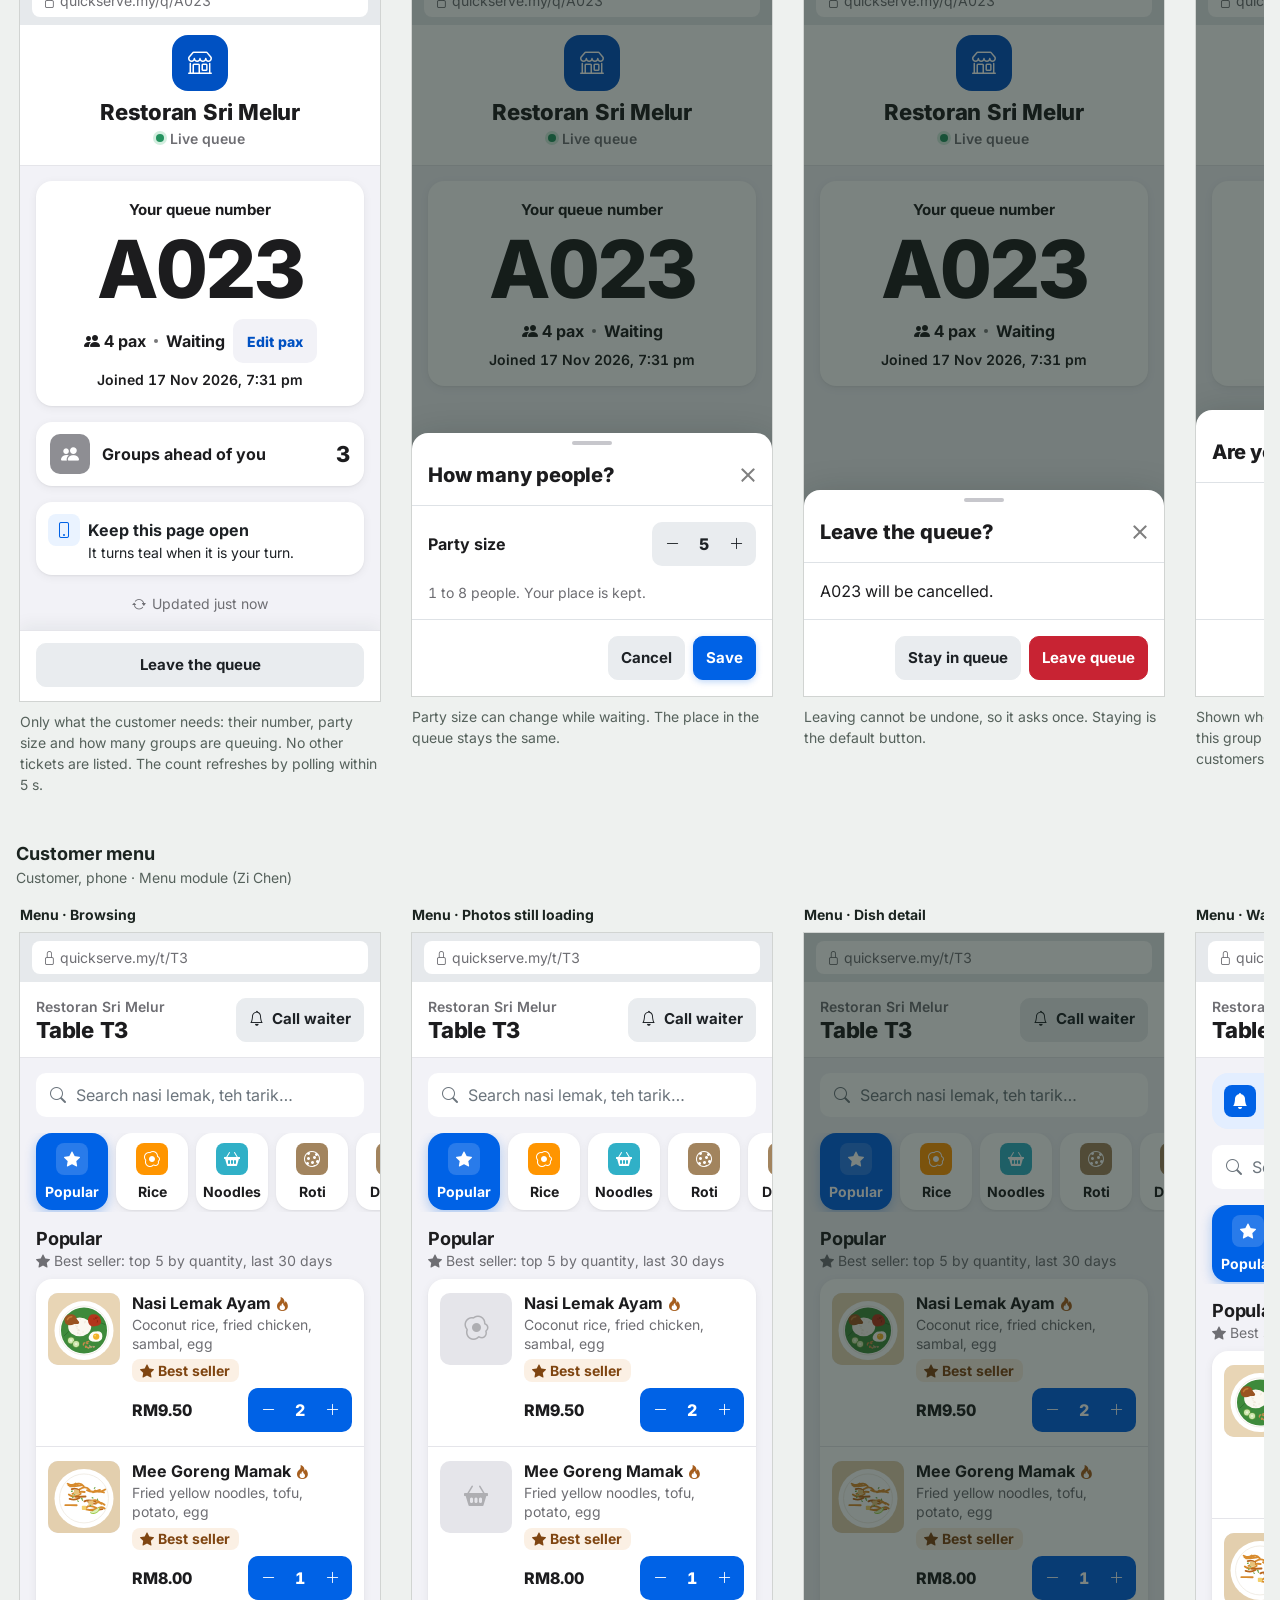
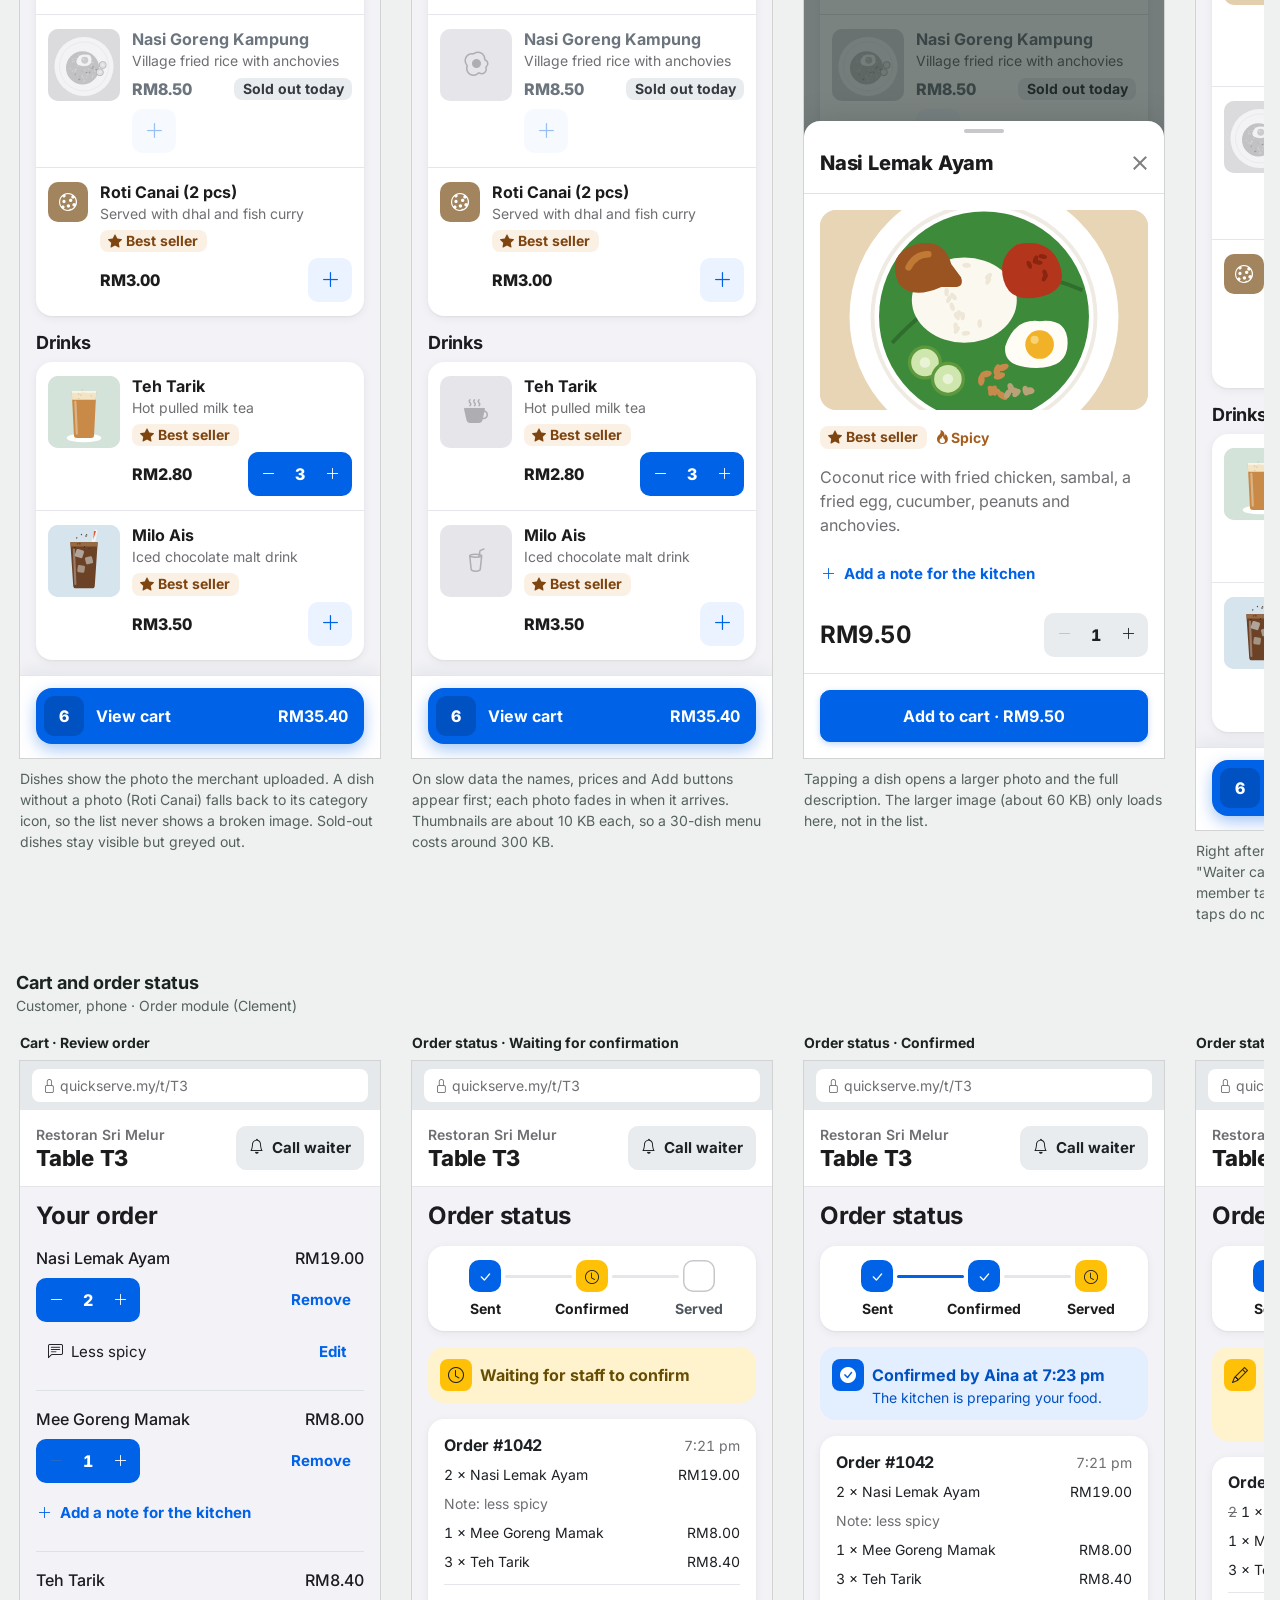
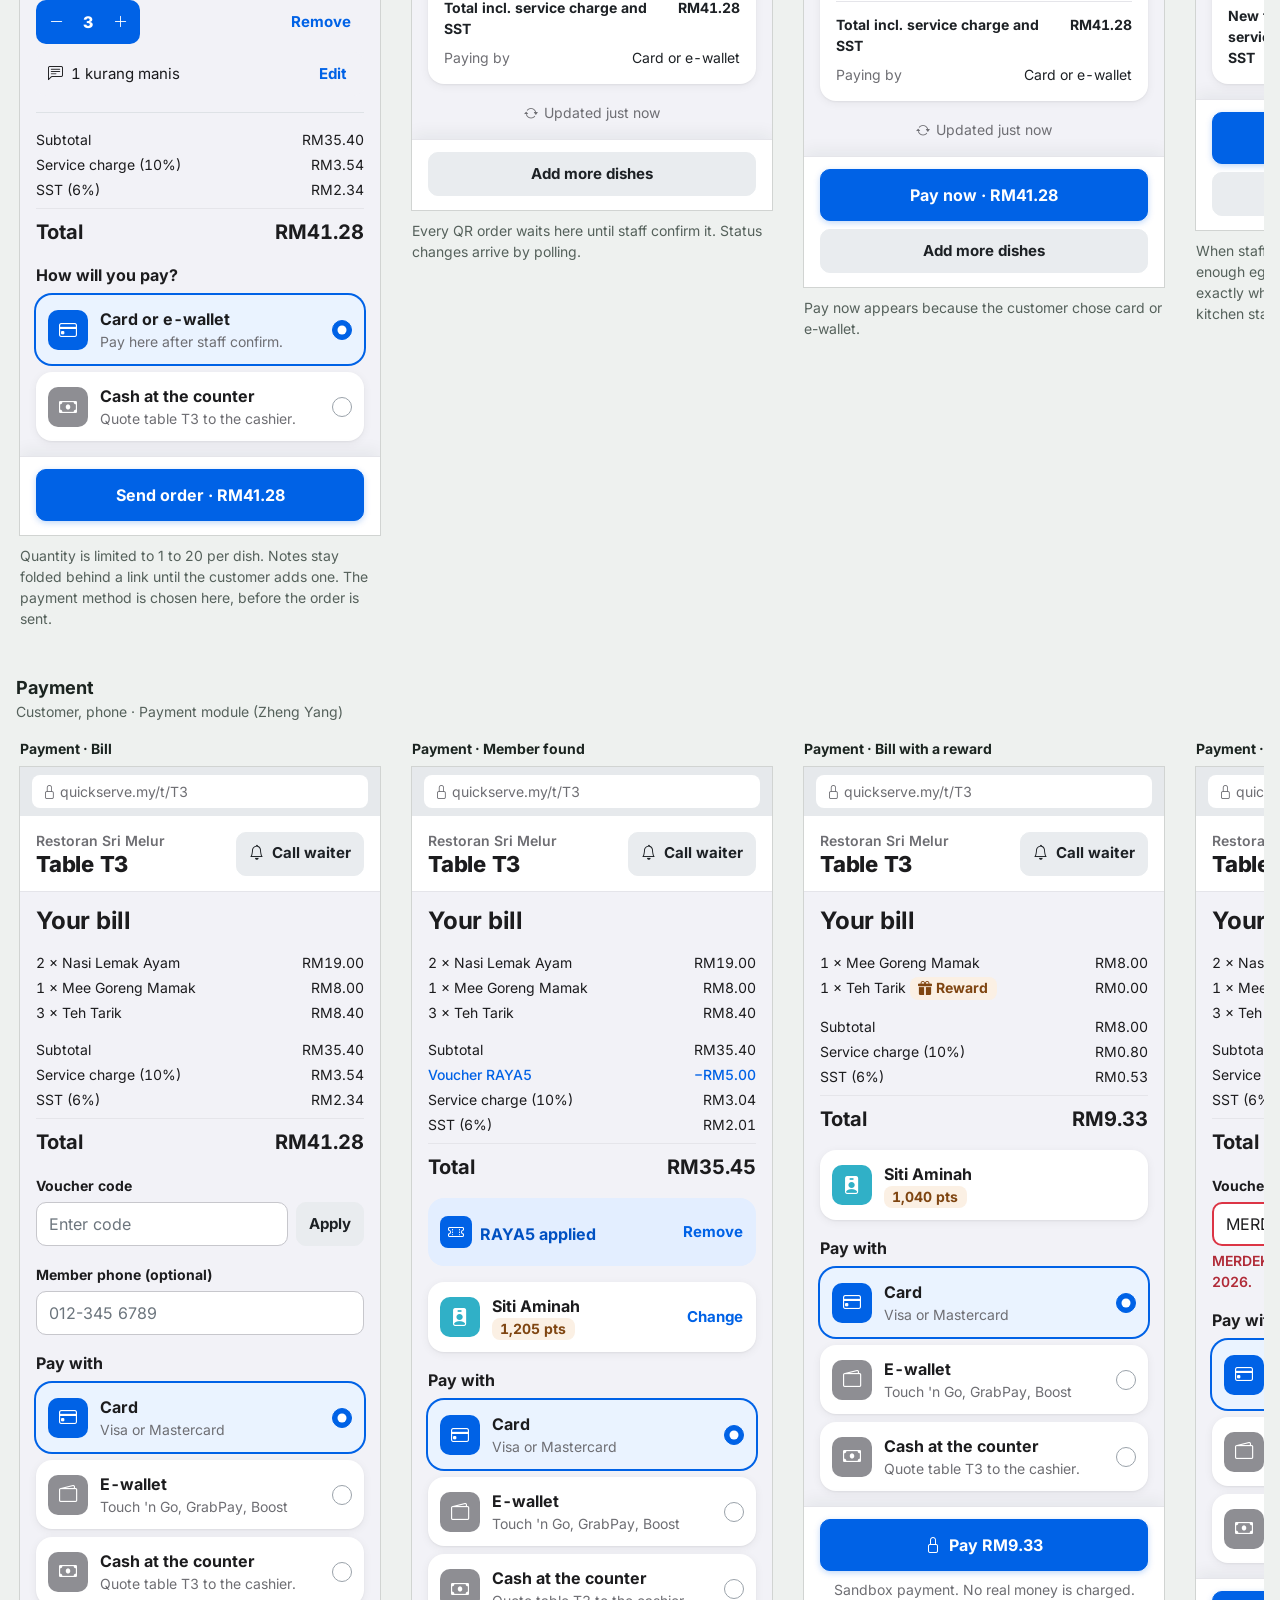
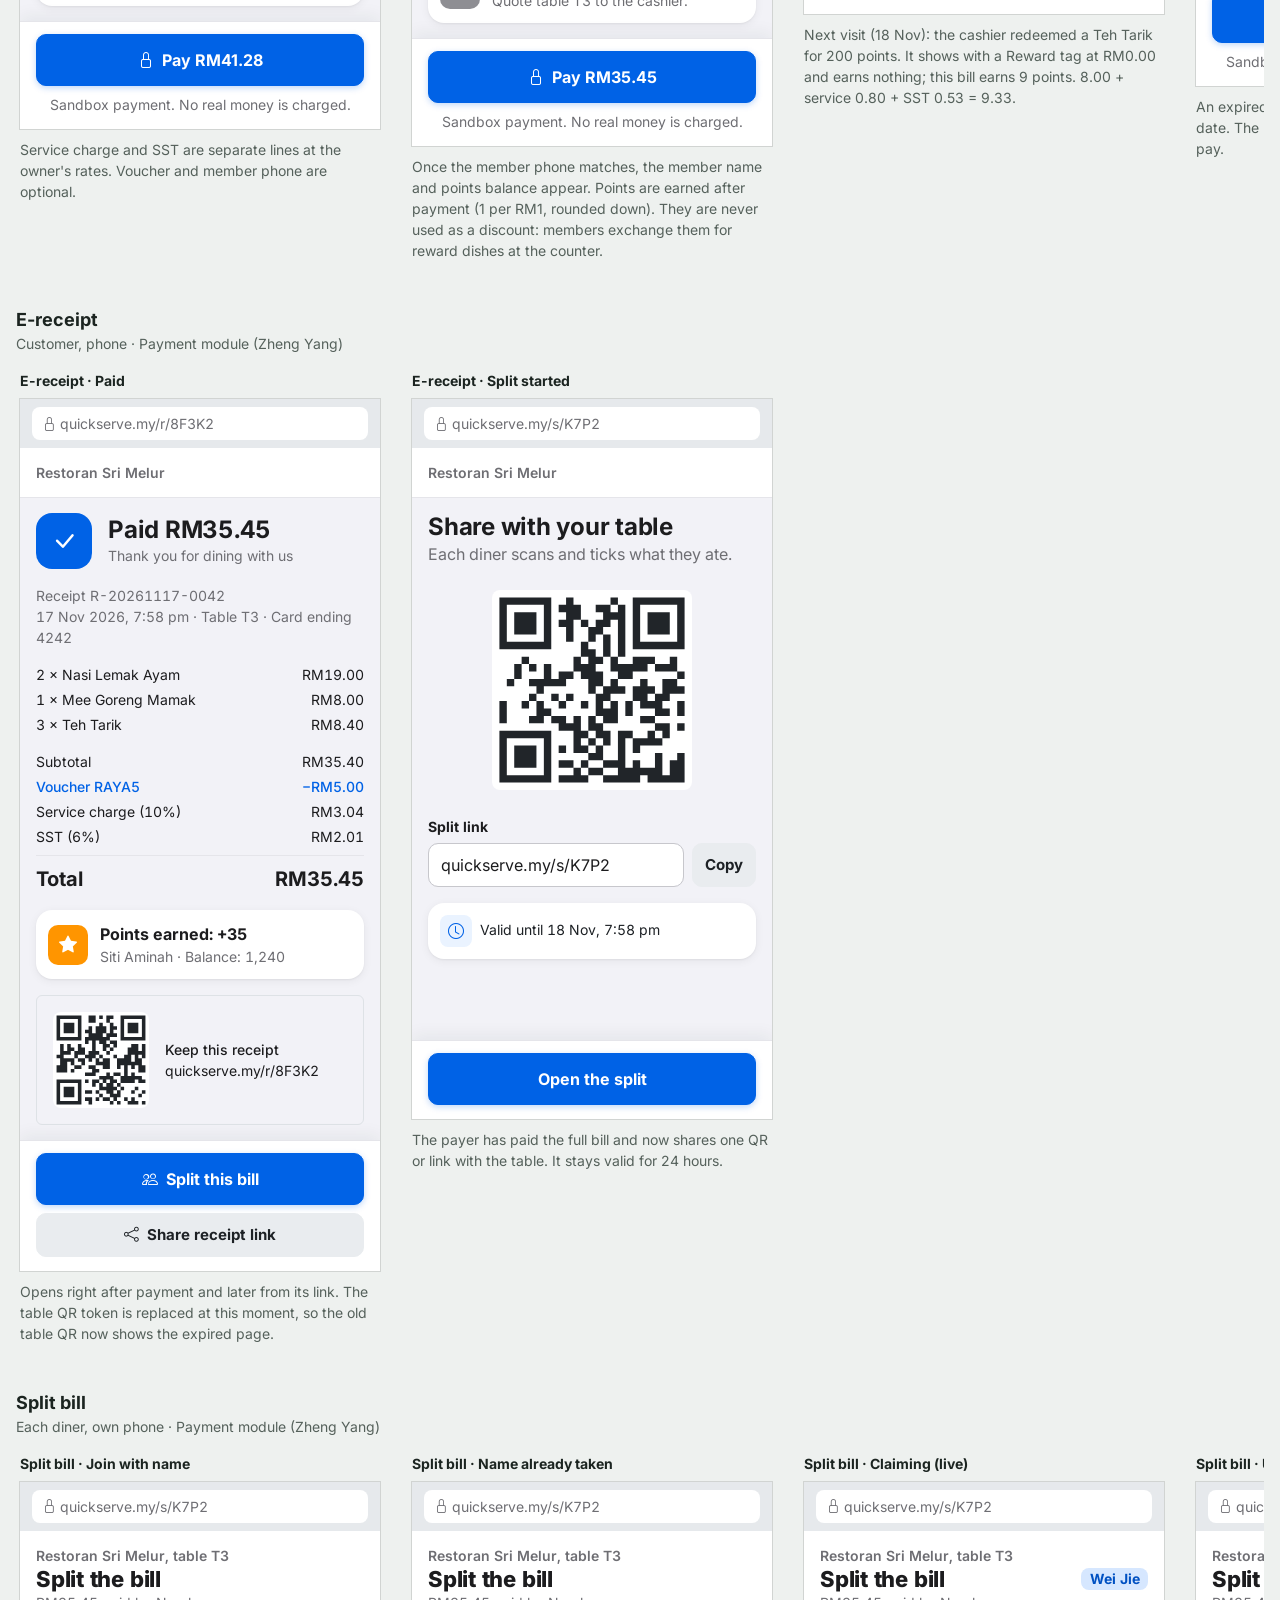
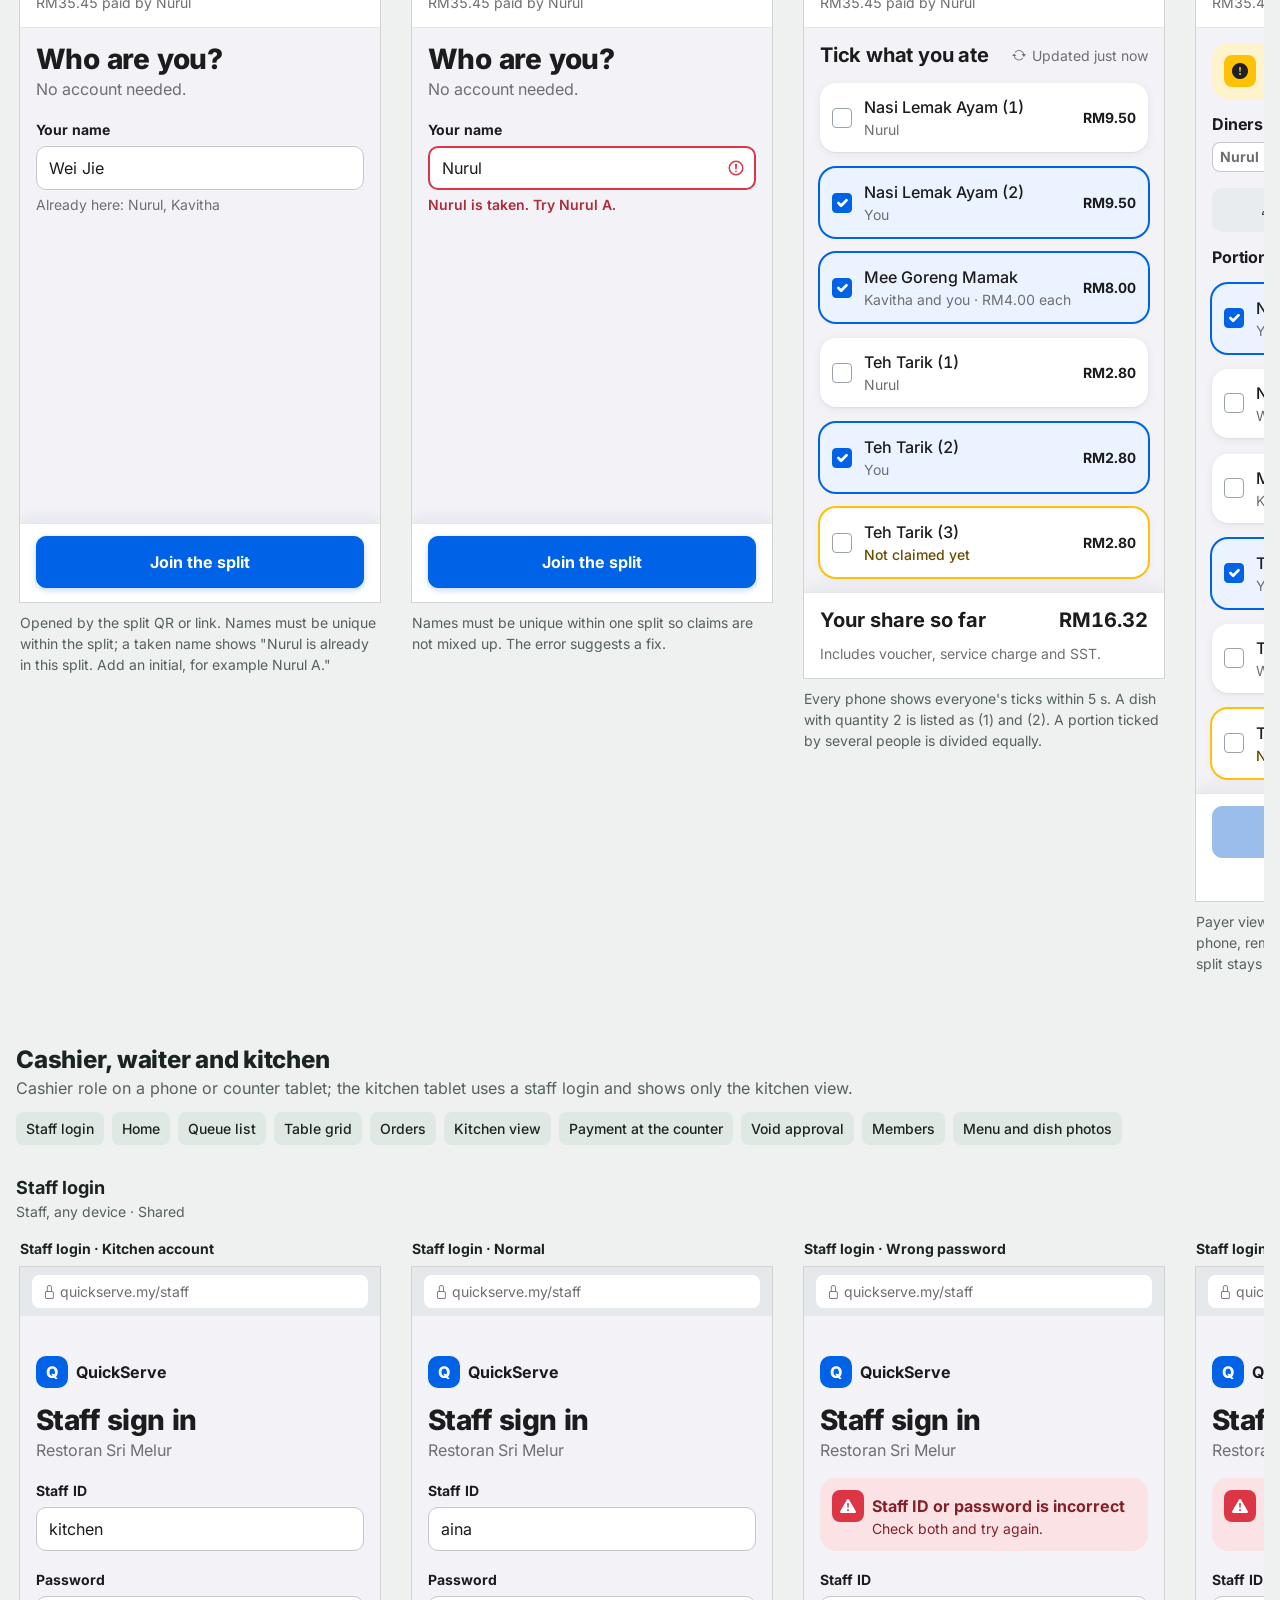
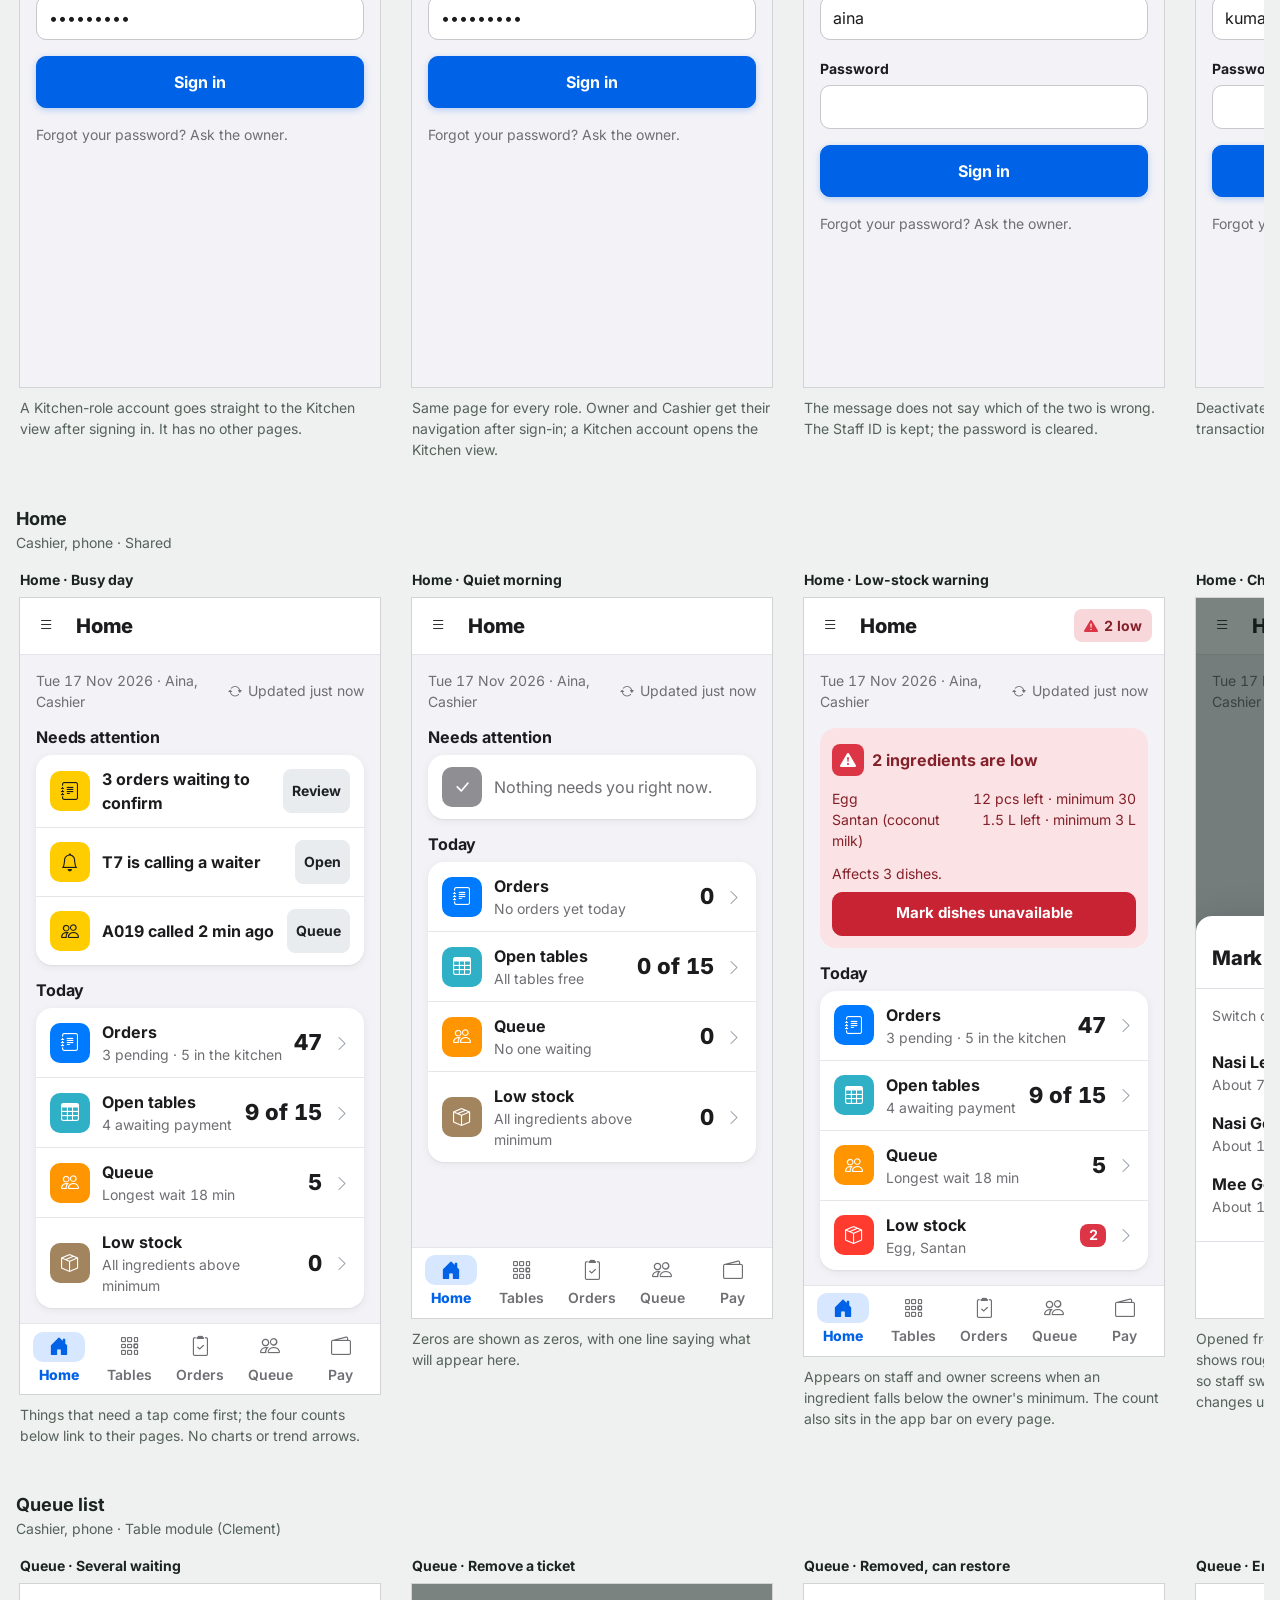
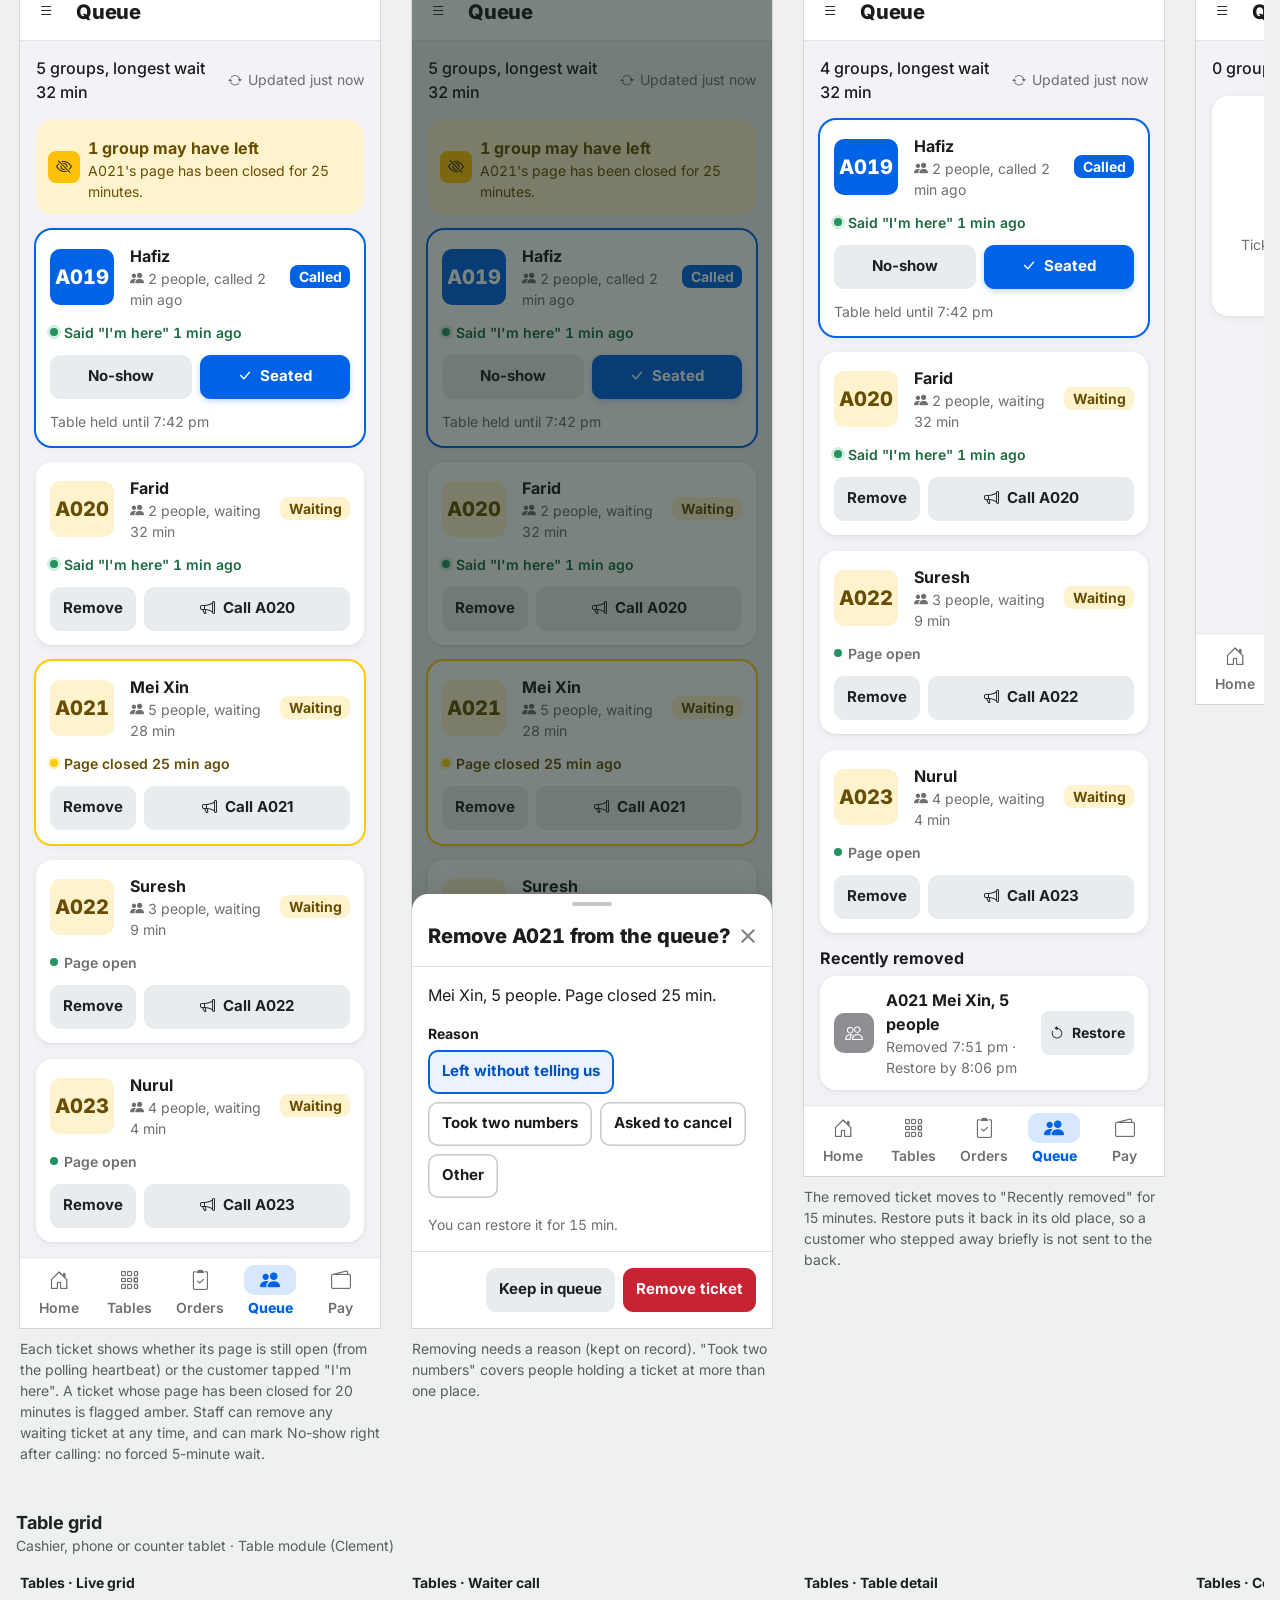
